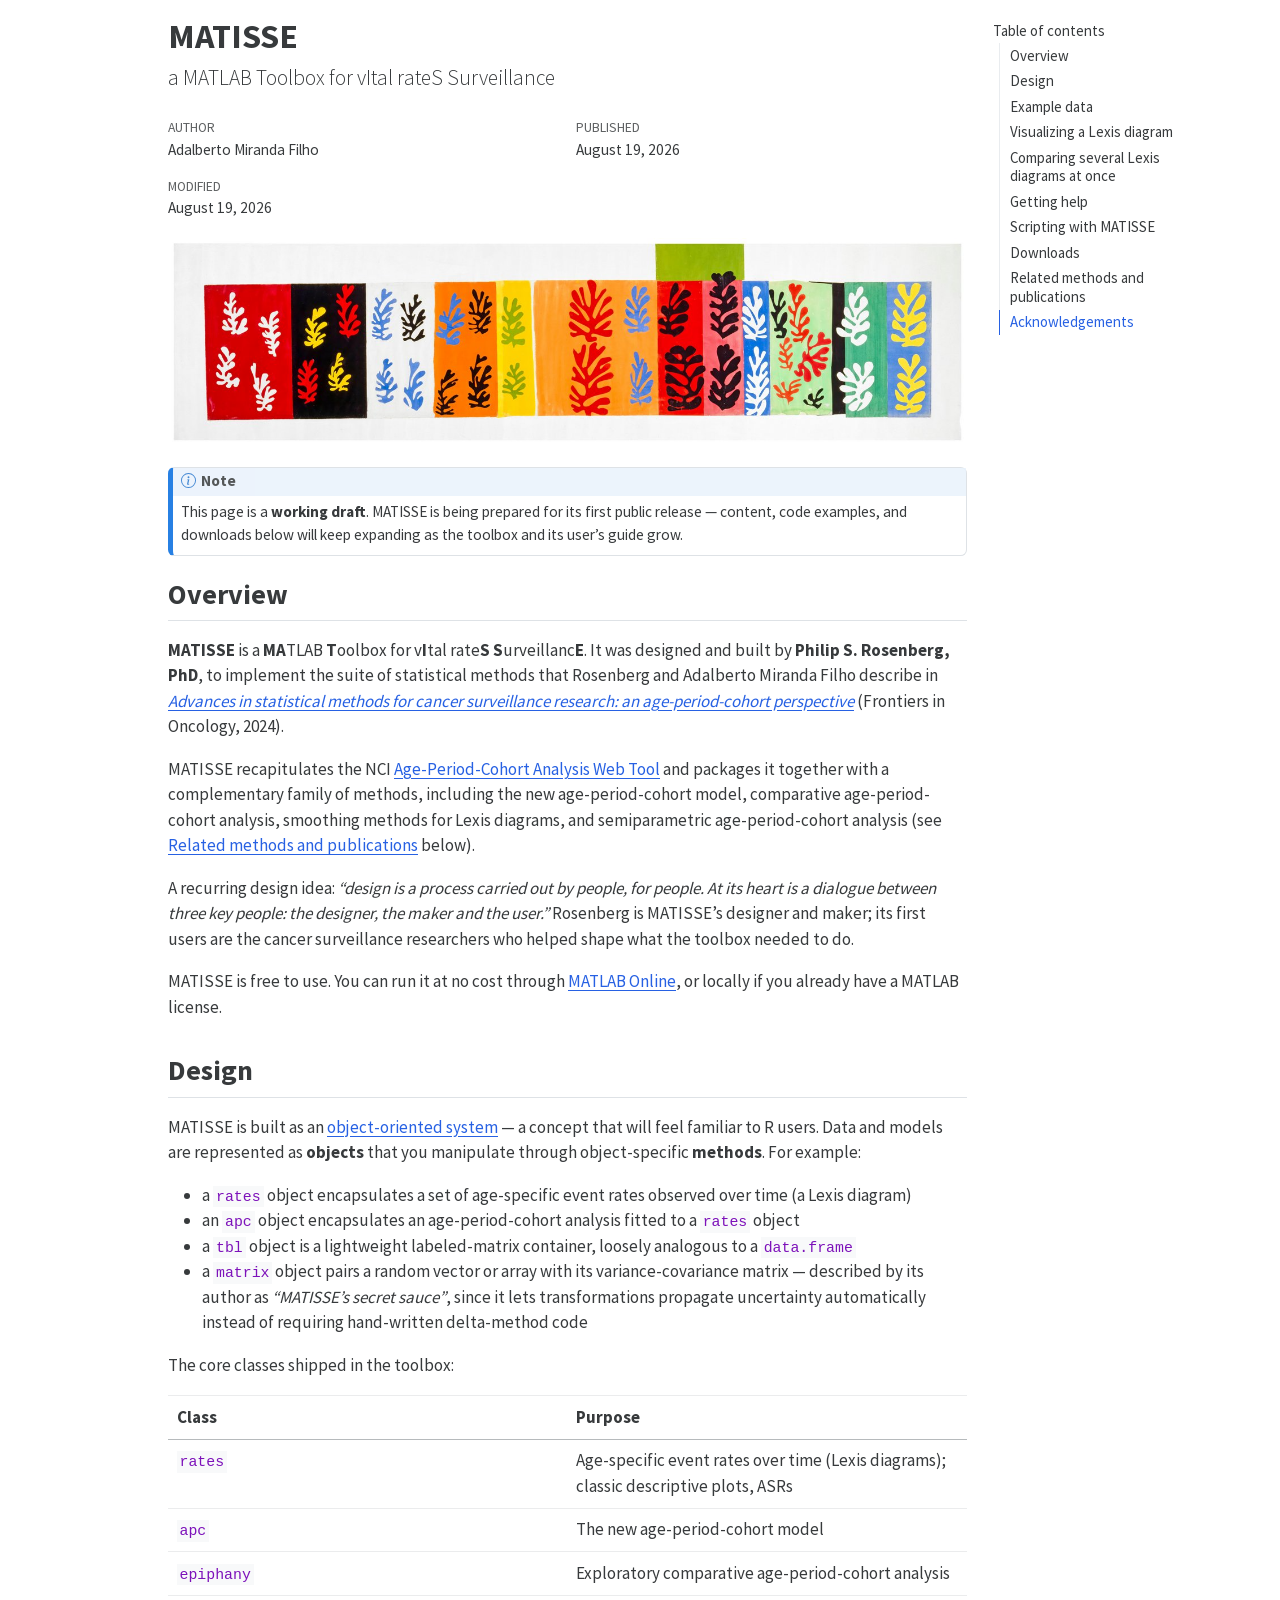
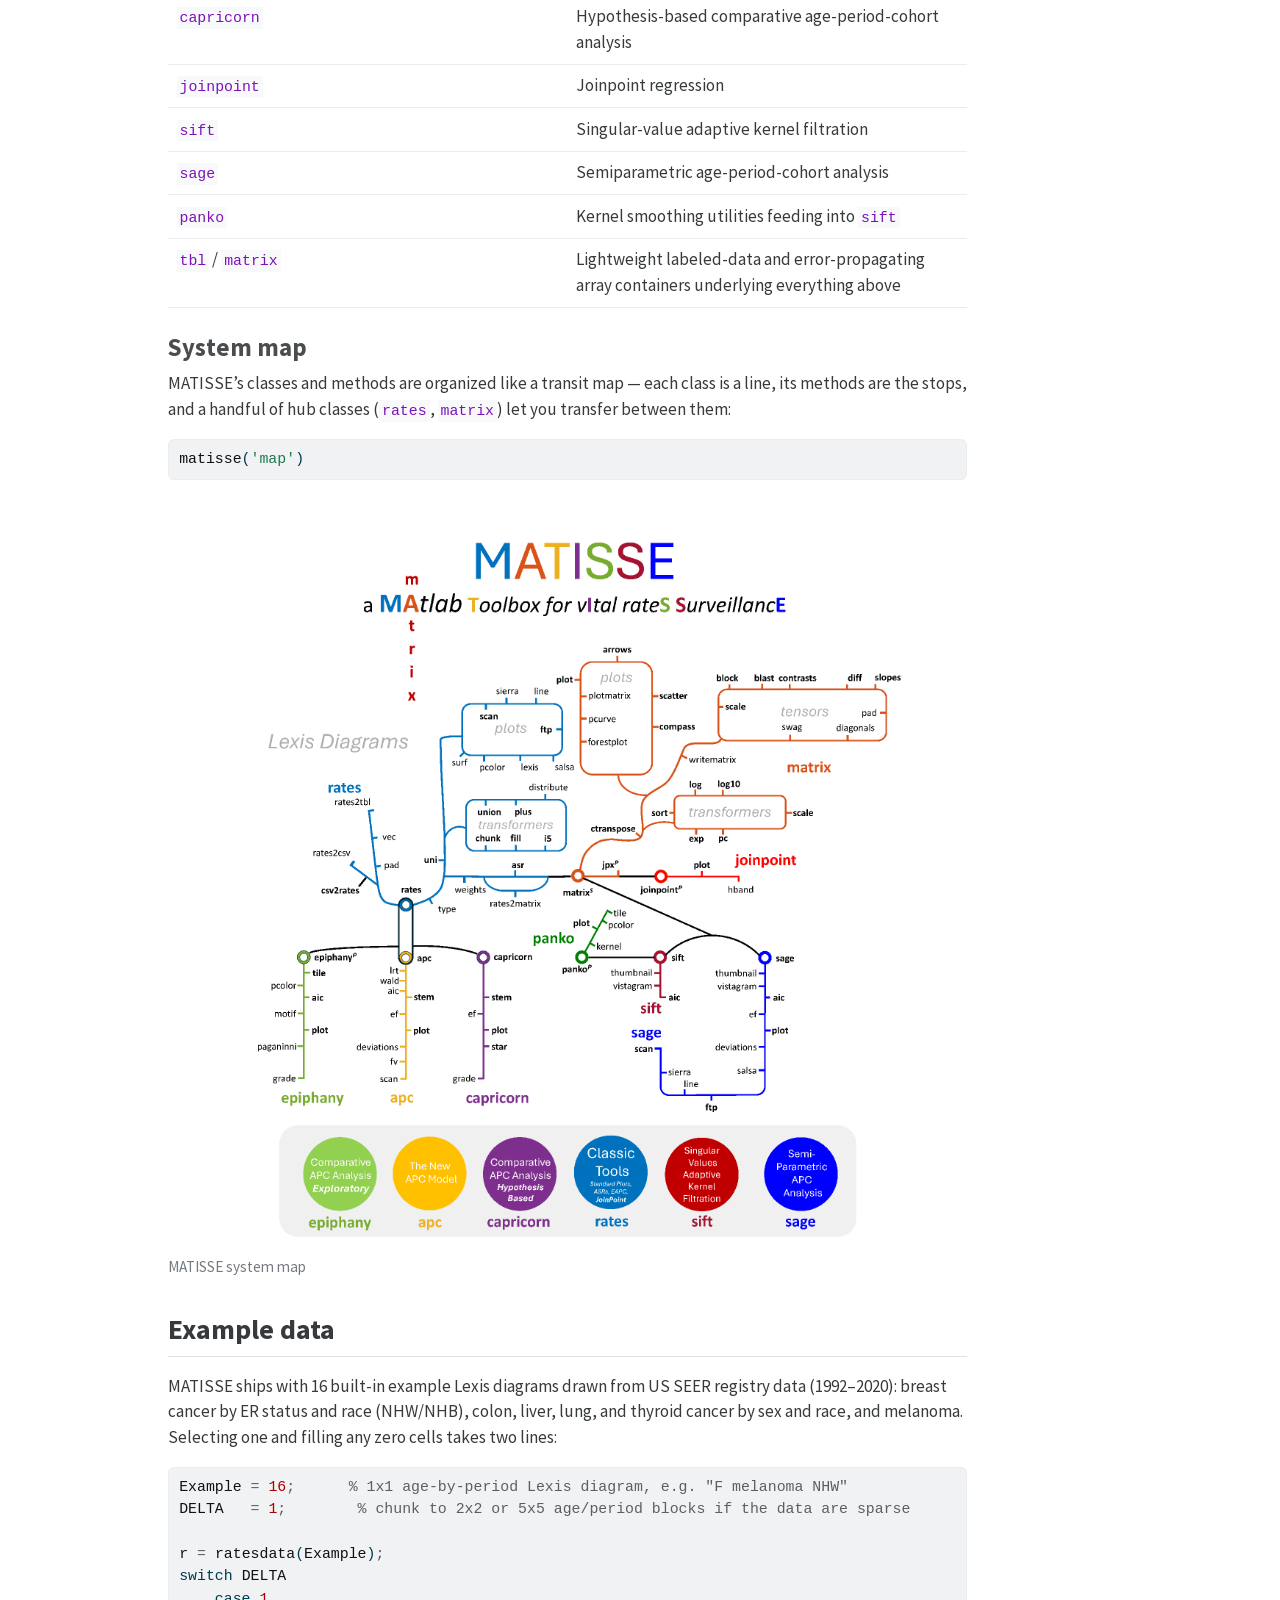
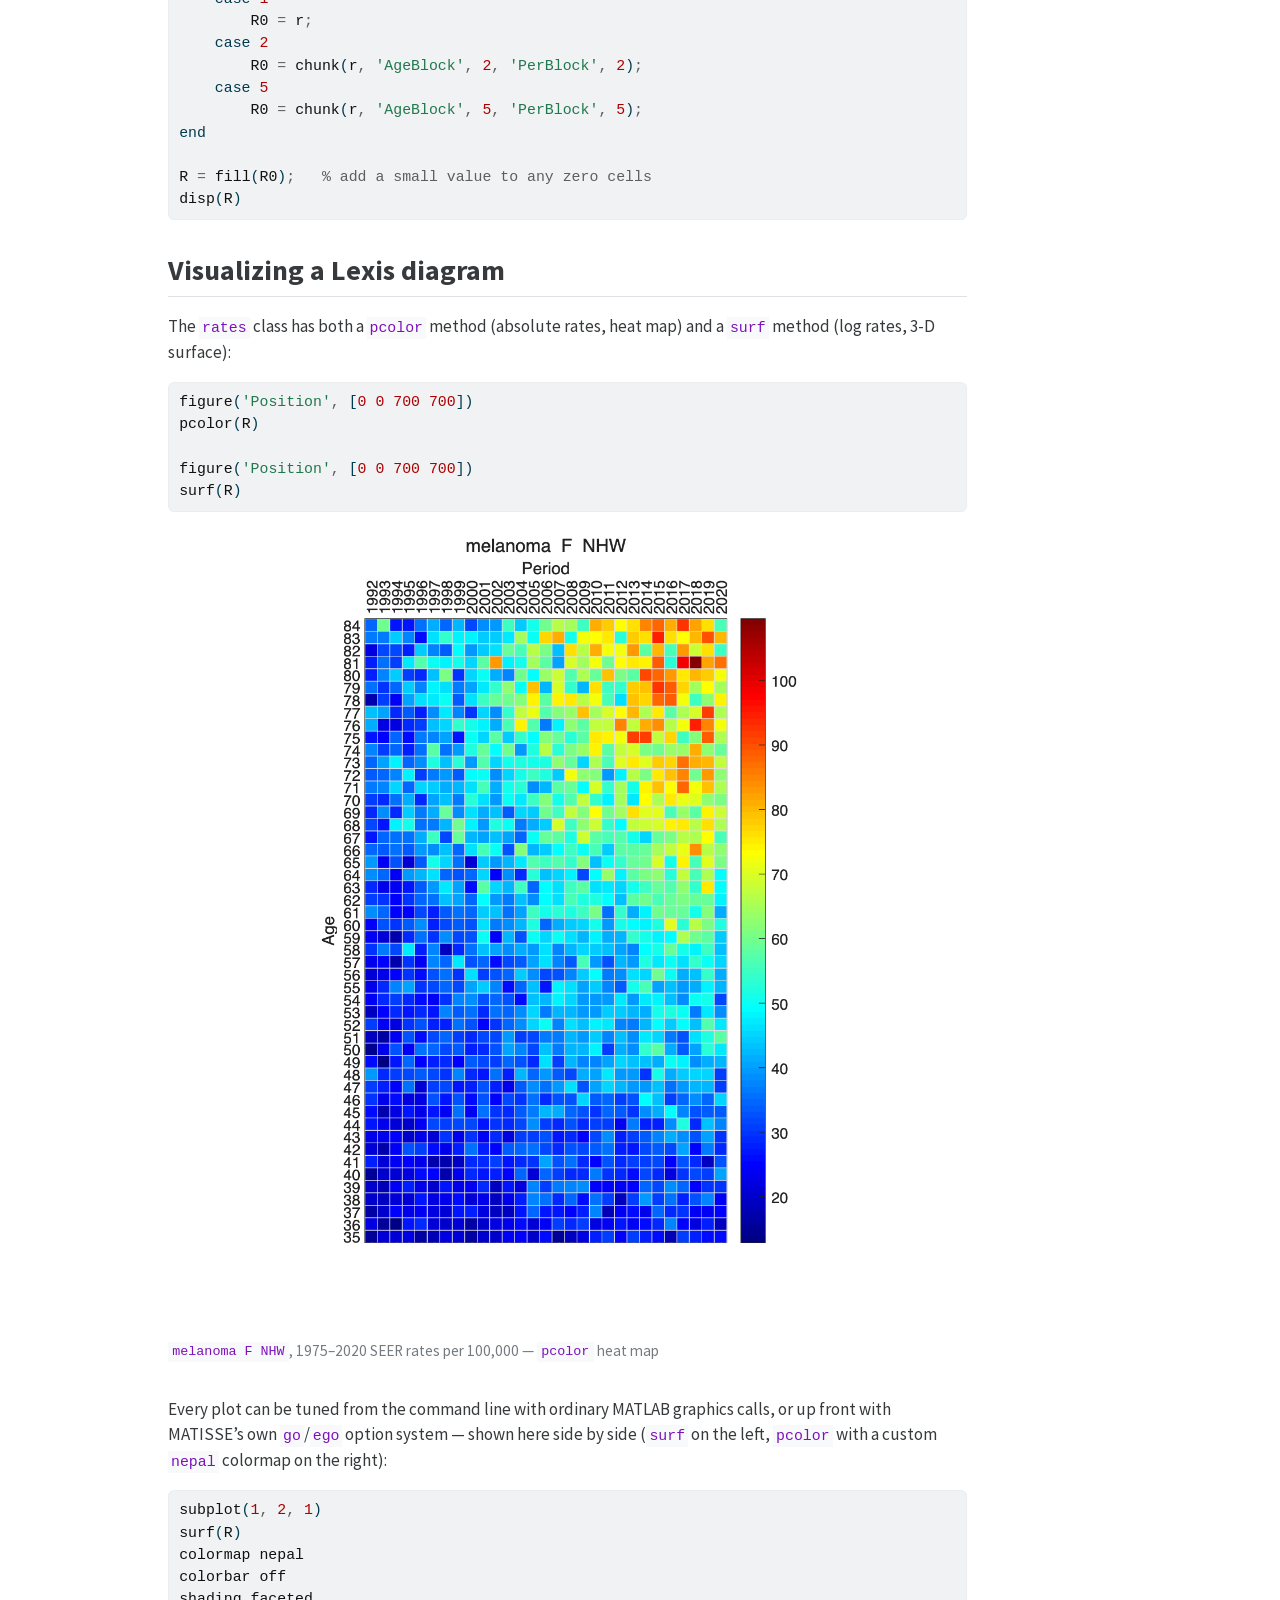
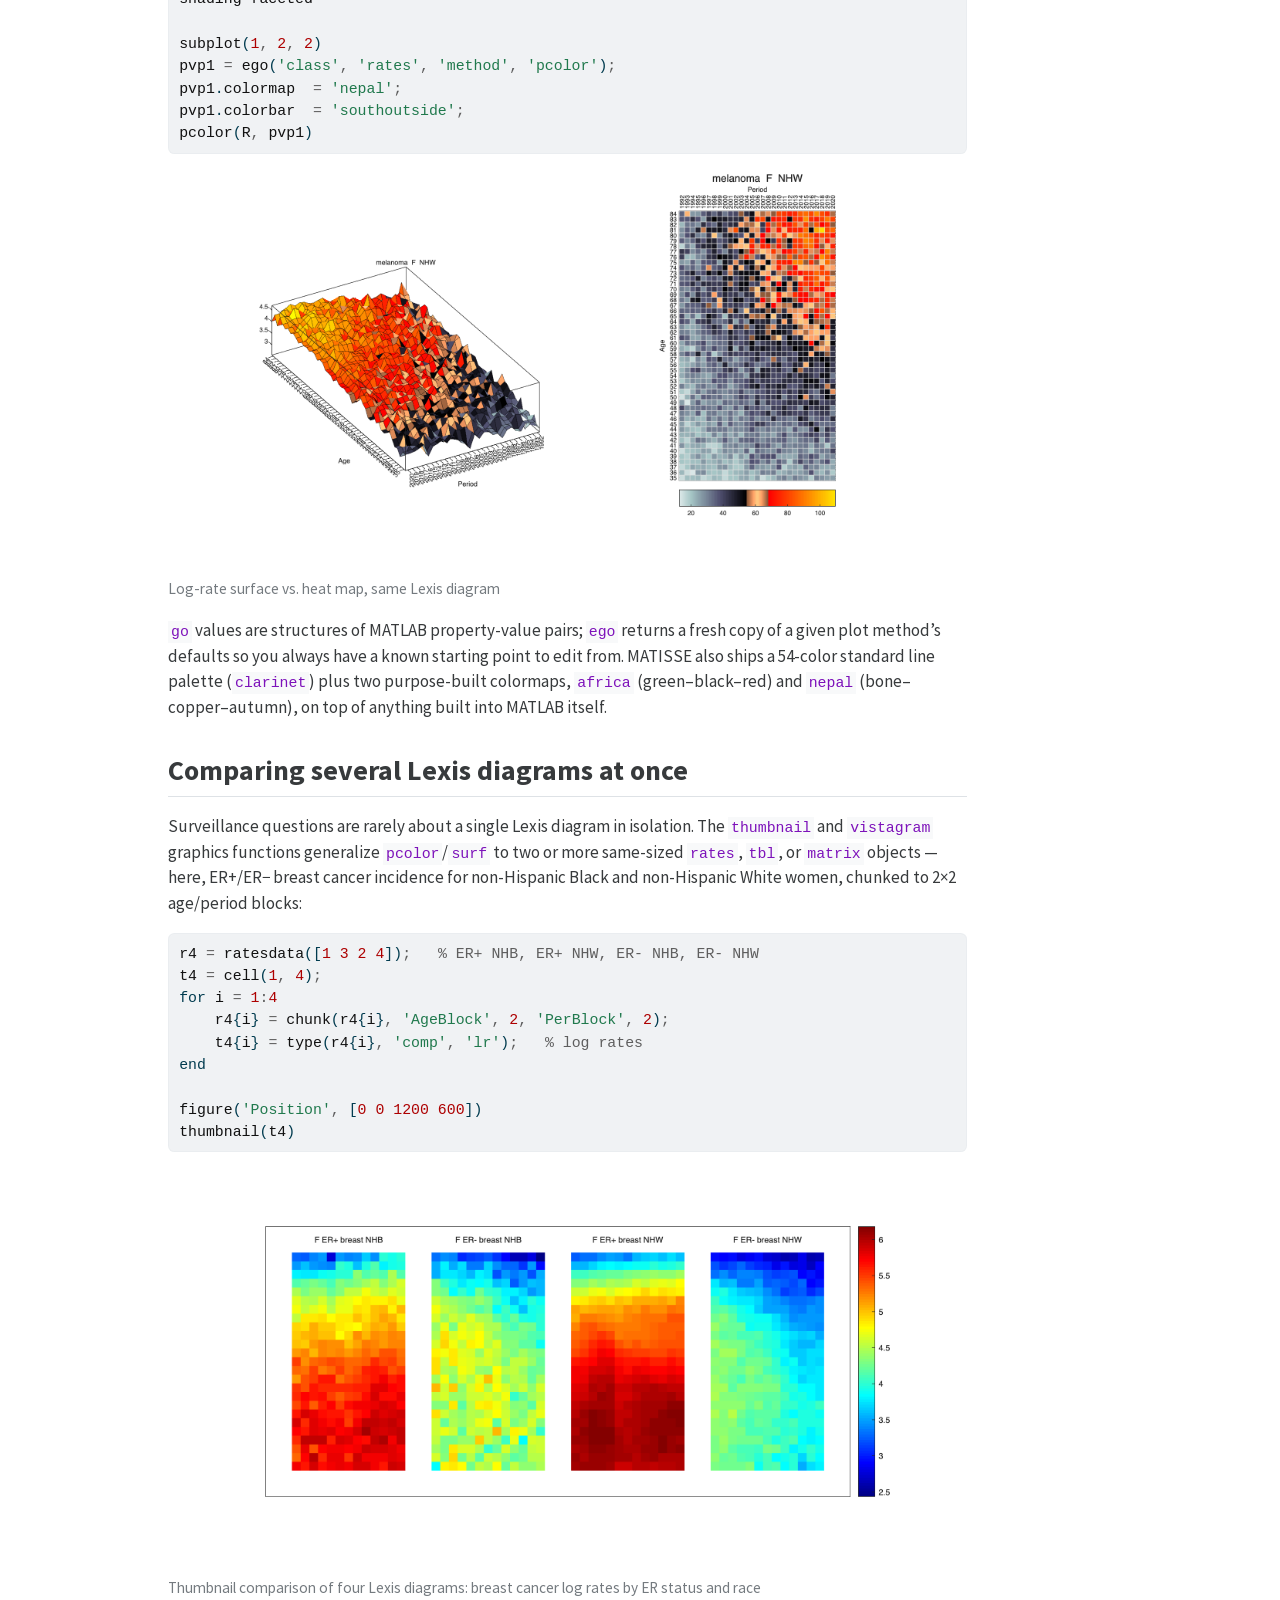
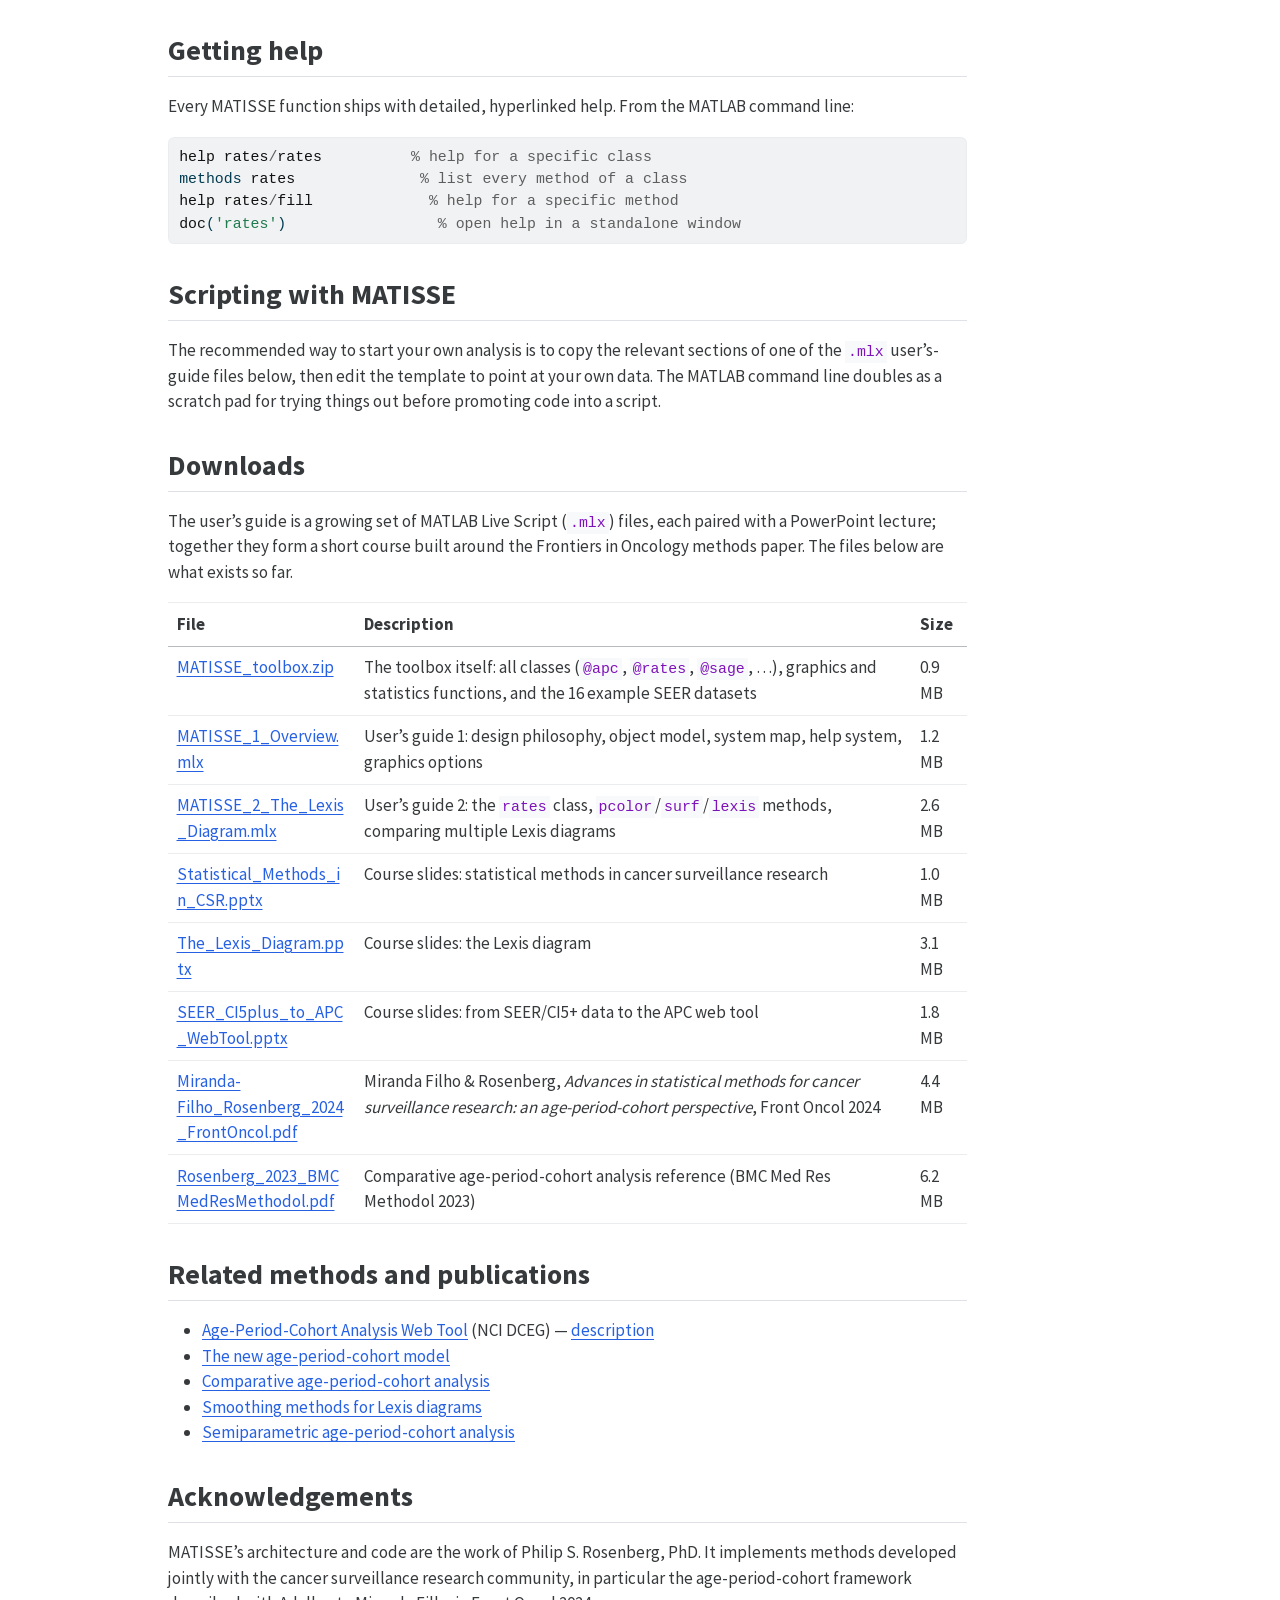
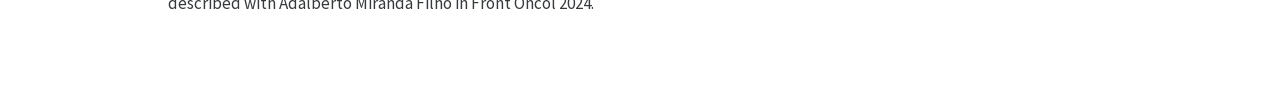
==== index.html @ d2788558 "Add files via upload" ====
<!DOCTYPE html>
<html xmlns="http://www.w3.org/1999/xhtml" lang="en" xml:lang="en"><head>

<meta charset="utf-8">
<meta name="generator" content="quarto-1.4.555">

<meta name="viewport" content="width=device-width, initial-scale=1.0, user-scalable=yes">

<meta name="author" content="Adalberto Miranda Filho">
<meta name="dcterms.date" content="2026-08-19">

<title>MATISSE</title>
<style>
code{white-space: pre-wrap;}
span.smallcaps{font-variant: small-caps;}
div.columns{display: flex; gap: min(4vw, 1.5em);}
div.column{flex: auto; overflow-x: auto;}
div.hanging-indent{margin-left: 1.5em; text-indent: -1.5em;}
ul.task-list{list-style: none;}
ul.task-list li input[type="checkbox"] {
width: 0.8em;
margin: 0 0.8em 0.2em -1em;  vertical-align: middle;
}

pre > code.sourceCode { white-space: pre; position: relative; }
pre > code.sourceCode > span { line-height: 1.25; }
pre > code.sourceCode > span:empty { height: 1.2em; }
.sourceCode { overflow: visible; }
code.sourceCode > span { color: inherit; text-decoration: inherit; }
div.sourceCode { margin: 1em 0; }
pre.sourceCode { margin: 0; }
@media screen {
div.sourceCode { overflow: auto; }
}
@media print {
pre > code.sourceCode { white-space: pre-wrap; }
pre > code.sourceCode > span { text-indent: -5em; padding-left: 5em; }
}
pre.numberSource code
{ counter-reset: source-line 0; }
pre.numberSource code > span
{ position: relative; left: -4em; counter-increment: source-line; }
pre.numberSource code > span > a:first-child::before
{ content: counter(source-line);
position: relative; left: -1em; text-align: right; vertical-align: baseline;
border: none; display: inline-block;
-webkit-touch-callout: none; -webkit-user-select: none;
-khtml-user-select: none; -moz-user-select: none;
-ms-user-select: none; user-select: none;
padding: 0 4px; width: 4em;
}
pre.numberSource { margin-left: 3em; padding-left: 4px; }
div.sourceCode
{ }
@media screen {
pre > code.sourceCode > span > a:first-child::before { text-decoration: underline; }
}
</style>


<script>/*!
 * clipboard.js v2.0.11
 * https://clipboardjs.com/
 *
 * Licensed MIT © Zeno Rocha
 */
!function(t,e){"object"==typeof exports&&"object"==typeof module?module.exports=e():"function"==typeof define&&define.amd?define([],e):"object"==typeof exports?exports.ClipboardJS=e():t.ClipboardJS=e()}(this,function(){return n={686:function(t,e,n){"use strict";n.d(e,{default:function(){return b}});var e=n(279),i=n.n(e),e=n(370),u=n.n(e),e=n(817),r=n.n(e);function c(t){try{return document.execCommand(t)}catch(t){return}}var a=function(t){t=r()(t);return c("cut"),t};function o(t,e){var n,o,t=(n=t,o="rtl"===document.documentElement.getAttribute("dir"),(t=document.createElement("textarea")).style.fontSize="12pt",t.style.border="0",t.style.padding="0",t.style.margin="0",t.style.position="absolute",t.style[o?"right":"left"]="-9999px",o=window.pageYOffset||document.documentElement.scrollTop,t.style.top="".concat(o,"px"),t.setAttribute("readonly",""),t.value=n,t);return e.container.appendChild(t),e=r()(t),c("copy"),t.remove(),e}var f=function(t){var e=1<arguments.length&&void 0!==arguments[1]?arguments[1]:{container:document.body},n="";return"string"==typeof t?n=o(t,e):t instanceof HTMLInputElement&&!["text","search","url","tel","password"].includes(null==t?void 0:t.type)?n=o(t.value,e):(n=r()(t),c("copy")),n};function l(t){return(l="function"==typeof Symbol&&"symbol"==typeof Symbol.iterator?function(t){return typeof t}:function(t){return t&&"function"==typeof Symbol&&t.constructor===Symbol&&t!==Symbol.prototype?"symbol":typeof t})(t)}var s=function(){var t=0<arguments.length&&void 0!==arguments[0]?arguments[0]:{},e=t.action,n=void 0===e?"copy":e,o=t.container,e=t.target,t=t.text;if("copy"!==n&&"cut"!==n)throw new Error('Invalid "action" value, use either "copy" or "cut"');if(void 0!==e){if(!e||"object"!==l(e)||1!==e.nodeType)throw new Error('Invalid "target" value, use a valid Element');if("copy"===n&&e.hasAttribute("disabled"))throw new Error('Invalid "target" attribute. Please use "readonly" instead of "disabled" attribute');if("cut"===n&&(e.hasAttribute("readonly")||e.hasAttribute("disabled")))throw new Error('Invalid "target" attribute. You can\'t cut text from elements with "readonly" or "disabled" attributes')}return t?f(t,{container:o}):e?"cut"===n?a(e):f(e,{container:o}):void 0};function p(t){return(p="function"==typeof Symbol&&"symbol"==typeof Symbol.iterator?function(t){return typeof t}:function(t){return t&&"function"==typeof Symbol&&t.constructor===Symbol&&t!==Symbol.prototype?"symbol":typeof t})(t)}function d(t,e){for(var n=0;n<e.length;n++){var o=e[n];o.enumerable=o.enumerable||!1,o.configurable=!0,"value"in o&&(o.writable=!0),Object.defineProperty(t,o.key,o)}}function y(t,e){return(y=Object.setPrototypeOf||function(t,e){return t.__proto__=e,t})(t,e)}function h(n){var o=function(){if("undefined"==typeof Reflect||!Reflect.construct)return!1;if(Reflect.construct.sham)return!1;if("function"==typeof Proxy)return!0;try{return Date.prototype.toString.call(Reflect.construct(Date,[],function(){})),!0}catch(t){return!1}}();return function(){var t,e=v(n);return t=o?(t=v(this).constructor,Reflect.construct(e,arguments,t)):e.apply(this,arguments),e=this,!(t=t)||"object"!==p(t)&&"function"!=typeof t?function(t){if(void 0!==t)return t;throw new ReferenceError("this hasn't been initialised - super() hasn't been called")}(e):t}}function v(t){return(v=Object.setPrototypeOf?Object.getPrototypeOf:function(t){return t.__proto__||Object.getPrototypeOf(t)})(t)}function m(t,e){t="data-clipboard-".concat(t);if(e.hasAttribute(t))return e.getAttribute(t)}var b=function(){!function(t,e){if("function"!=typeof e&&null!==e)throw new TypeError("Super expression must either be null or a function");t.prototype=Object.create(e&&e.prototype,{constructor:{value:t,writable:!0,configurable:!0}}),e&&y(t,e)}(r,i());var t,e,n,o=h(r);function r(t,e){var n;return function(t){if(!(t instanceof r))throw new TypeError("Cannot call a class as a function")}(this),(n=o.call(this)).resolveOptions(e),n.listenClick(t),n}return t=r,n=[{key:"copy",value:function(t){var e=1<arguments.length&&void 0!==arguments[1]?arguments[1]:{container:document.body};return f(t,e)}},{key:"cut",value:function(t){return a(t)}},{key:"isSupported",value:function(){var t=0<arguments.length&&void 0!==arguments[0]?arguments[0]:["copy","cut"],t="string"==typeof t?[t]:t,e=!!document.queryCommandSupported;return t.forEach(function(t){e=e&&!!document.queryCommandSupported(t)}),e}}],(e=[{key:"resolveOptions",value:function(){var t=0<arguments.length&&void 0!==arguments[0]?arguments[0]:{};this.action="function"==typeof t.action?t.action:this.defaultAction,this.target="function"==typeof t.target?t.target:this.defaultTarget,this.text="function"==typeof t.text?t.text:this.defaultText,this.container="object"===p(t.container)?t.container:document.body}},{key:"listenClick",value:function(t){var e=this;this.listener=u()(t,"click",function(t){return e.onClick(t)})}},{key:"onClick",value:function(t){var e=t.delegateTarget||t.currentTarget,n=this.action(e)||"copy",t=s({action:n,container:this.container,target:this.target(e),text:this.text(e)});this.emit(t?"success":"error",{action:n,text:t,trigger:e,clearSelection:function(){e&&e.focus(),window.getSelection().removeAllRanges()}})}},{key:"defaultAction",value:function(t){return m("action",t)}},{key:"defaultTarget",value:function(t){t=m("target",t);if(t)return document.querySelector(t)}},{key:"defaultText",value:function(t){return m("text",t)}},{key:"destroy",value:function(){this.listener.destroy()}}])&&d(t.prototype,e),n&&d(t,n),r}()},828:function(t){var e;"undefined"==typeof Element||Element.prototype.matches||((e=Element.prototype).matches=e.matchesSelector||e.mozMatchesSelector||e.msMatchesSelector||e.oMatchesSelector||e.webkitMatchesSelector),t.exports=function(t,e){for(;t&&9!==t.nodeType;){if("function"==typeof t.matches&&t.matches(e))return t;t=t.parentNode}}},438:function(t,e,n){var u=n(828);function i(t,e,n,o,r){var i=function(e,n,t,o){return function(t){t.delegateTarget=u(t.target,n),t.delegateTarget&&o.call(e,t)}}.apply(this,arguments);return t.addEventListener(n,i,r),{destroy:function(){t.removeEventListener(n,i,r)}}}t.exports=function(t,e,n,o,r){return"function"==typeof t.addEventListener?i.apply(null,arguments):"function"==typeof n?i.bind(null,document).apply(null,arguments):("string"==typeof t&&(t=document.querySelectorAll(t)),Array.prototype.map.call(t,function(t){return i(t,e,n,o,r)}))}},879:function(t,n){n.node=function(t){return void 0!==t&&t instanceof HTMLElement&&1===t.nodeType},n.nodeList=function(t){var e=Object.prototype.toString.call(t);return void 0!==t&&("[object NodeList]"===e||"[object HTMLCollection]"===e)&&"length"in t&&(0===t.length||n.node(t[0]))},n.string=function(t){return"string"==typeof t||t instanceof String},n.fn=function(t){return"[object Function]"===Object.prototype.toString.call(t)}},370:function(t,e,n){var f=n(879),l=n(438);t.exports=function(t,e,n){if(!t&&!e&&!n)throw new Error("Missing required arguments");if(!f.string(e))throw new TypeError("Second argument must be a String");if(!f.fn(n))throw new TypeError("Third argument must be a Function");if(f.node(t))return c=e,a=n,(u=t).addEventListener(c,a),{destroy:function(){u.removeEventListener(c,a)}};if(f.nodeList(t))return o=t,r=e,i=n,Array.prototype.forEach.call(o,function(t){t.addEventListener(r,i)}),{destroy:function(){Array.prototype.forEach.call(o,function(t){t.removeEventListener(r,i)})}};if(f.string(t))return t=t,e=e,n=n,l(document.body,t,e,n);throw new TypeError("First argument must be a String, HTMLElement, HTMLCollection, or NodeList");var o,r,i,u,c,a}},817:function(t){t.exports=function(t){var e,n="SELECT"===t.nodeName?(t.focus(),t.value):"INPUT"===t.nodeName||"TEXTAREA"===t.nodeName?((e=t.hasAttribute("readonly"))||t.setAttribute("readonly",""),t.select(),t.setSelectionRange(0,t.value.length),e||t.removeAttribute("readonly"),t.value):(t.hasAttribute("contenteditable")&&t.focus(),n=window.getSelection(),(e=document.createRange()).selectNodeContents(t),n.removeAllRanges(),n.addRange(e),n.toString());return n}},279:function(t){function e(){}e.prototype={on:function(t,e,n){var o=this.e||(this.e={});return(o[t]||(o[t]=[])).push({fn:e,ctx:n}),this},once:function(t,e,n){var o=this;function r(){o.off(t,r),e.apply(n,arguments)}return r._=e,this.on(t,r,n)},emit:function(t){for(var e=[].slice.call(arguments,1),n=((this.e||(this.e={}))[t]||[]).slice(),o=0,r=n.length;o<r;o++)n[o].fn.apply(n[o].ctx,e);return this},off:function(t,e){var n=this.e||(this.e={}),o=n[t],r=[];if(o&&e)for(var i=0,u=o.length;i<u;i++)o[i].fn!==e&&o[i].fn._!==e&&r.push(o[i]);return r.length?n[t]=r:delete n[t],this}},t.exports=e,t.exports.TinyEmitter=e}},r={},o.n=function(t){var e=t&&t.__esModule?function(){return t.default}:function(){return t};return o.d(e,{a:e}),e},o.d=function(t,e){for(var n in e)o.o(e,n)&&!o.o(t,n)&&Object.defineProperty(t,n,{enumerable:!0,get:e[n]})},o.o=function(t,e){return Object.prototype.hasOwnProperty.call(t,e)},o(686).default;function o(t){if(r[t])return r[t].exports;var e=r[t]={exports:{}};return n[t](e,e.exports,o),e.exports}var n,r});</script>
<script>const sectionChanged = new CustomEvent("quarto-sectionChanged", {
  detail: {},
  bubbles: true,
  cancelable: false,
  composed: false,
});

const layoutMarginEls = () => {
  // Find any conflicting margin elements and add margins to the
  // top to prevent overlap
  const marginChildren = window.document.querySelectorAll(
    ".column-margin.column-container > *, .margin-caption, .aside"
  );

  let lastBottom = 0;
  for (const marginChild of marginChildren) {
    if (marginChild.offsetParent !== null) {
      // clear the top margin so we recompute it
      marginChild.style.marginTop = null;
      const top = marginChild.getBoundingClientRect().top + window.scrollY;
      if (top < lastBottom) {
        const marginChildStyle = window.getComputedStyle(marginChild);
        const marginBottom = parseFloat(marginChildStyle["marginBottom"]);
        const margin = lastBottom - top + marginBottom;
        marginChild.style.marginTop = `${margin}px`;
      }
      const styles = window.getComputedStyle(marginChild);
      const marginTop = parseFloat(styles["marginTop"]);
      lastBottom = top + marginChild.getBoundingClientRect().height + marginTop;
    }
  }
};

window.document.addEventListener("DOMContentLoaded", function (_event) {
  // Recompute the position of margin elements anytime the body size changes
  if (window.ResizeObserver) {
    const resizeObserver = new window.ResizeObserver(
      throttle(() => {
        layoutMarginEls();
        if (
          window.document.body.getBoundingClientRect().width < 990 &&
          isReaderMode()
        ) {
          quartoToggleReader();
        }
      }, 50)
    );
    resizeObserver.observe(window.document.body);
  }

  const tocEl = window.document.querySelector('nav.toc-active[role="doc-toc"]');
  const sidebarEl = window.document.getElementById("quarto-sidebar");
  const leftTocEl = window.document.getElementById("quarto-sidebar-toc-left");
  const marginSidebarEl = window.document.getElementById(
    "quarto-margin-sidebar"
  );
  // function to determine whether the element has a previous sibling that is active
  const prevSiblingIsActiveLink = (el) => {
    const sibling = el.previousElementSibling;
    if (sibling && sibling.tagName === "A") {
      return sibling.classList.contains("active");
    } else {
      return false;
    }
  };

  // fire slideEnter for bootstrap tab activations (for htmlwidget resize behavior)
  function fireSlideEnter(e) {
    const event = window.document.createEvent("Event");
    event.initEvent("slideenter", true, true);
    window.document.dispatchEvent(event);
  }
  const tabs = window.document.querySelectorAll('a[data-bs-toggle="tab"]');
  tabs.forEach((tab) => {
    tab.addEventListener("shown.bs.tab", fireSlideEnter);
  });

  // fire slideEnter for tabby tab activations (for htmlwidget resize behavior)
  document.addEventListener("tabby", fireSlideEnter, false);

  // Track scrolling and mark TOC links as active
  // get table of contents and sidebar (bail if we don't have at least one)
  const tocLinks = tocEl
    ? [...tocEl.querySelectorAll("a[data-scroll-target]")]
    : [];
  const makeActive = (link) => tocLinks[link].classList.add("active");
  const removeActive = (link) => tocLinks[link].classList.remove("active");
  const removeAllActive = () =>
    [...Array(tocLinks.length).keys()].forEach((link) => removeActive(link));

  // activate the anchor for a section associated with this TOC entry
  tocLinks.forEach((link) => {
    link.addEventListener("click", () => {
      if (link.href.indexOf("#") !== -1) {
        const anchor = link.href.split("#")[1];
        const heading = window.document.querySelector(
          `[data-anchor-id=${anchor}]`
        );
        if (heading) {
          // Add the class
          heading.classList.add("reveal-anchorjs-link");

          // function to show the anchor
          const handleMouseout = () => {
            heading.classList.remove("reveal-anchorjs-link");
            heading.removeEventListener("mouseout", handleMouseout);
          };

          // add a function to clear the anchor when the user mouses out of it
          heading.addEventListener("mouseout", handleMouseout);
        }
      }
    });
  });

  const sections = tocLinks.map((link) => {
    const target = link.getAttribute("data-scroll-target");
    if (target.startsWith("#")) {
      return window.document.getElementById(decodeURI(`${target.slice(1)}`));
    } else {
      return window.document.querySelector(decodeURI(`${target}`));
    }
  });

  const sectionMargin = 200;
  let currentActive = 0;
  // track whether we've initialized state the first time
  let init = false;

  const updateActiveLink = () => {
    // The index from bottom to top (e.g. reversed list)
    let sectionIndex = -1;
    if (
      window.innerHeight + window.pageYOffset >=
      window.document.body.offsetHeight
    ) {
      sectionIndex = 0;
    } else {
      sectionIndex = [...sections].reverse().findIndex((section) => {
        if (section) {
          return window.pageYOffset >= section.offsetTop - sectionMargin;
        } else {
          return false;
        }
      });
    }
    if (sectionIndex > -1) {
      const current = sections.length - sectionIndex - 1;
      if (current !== currentActive) {
        removeAllActive();
        currentActive = current;
        makeActive(current);
        if (init) {
          window.dispatchEvent(sectionChanged);
        }
        init = true;
      }
    }
  };

  const inHiddenRegion = (top, bottom, hiddenRegions) => {
    for (const region of hiddenRegions) {
      if (top <= region.bottom && bottom >= region.top) {
        return true;
      }
    }
    return false;
  };

  const categorySelector = "header.quarto-title-block .quarto-category";
  const activateCategories = (href) => {
    // Find any categories
    // Surround them with a link pointing back to:
    // #category=Authoring
    try {
      const categoryEls = window.document.querySelectorAll(categorySelector);
      for (const categoryEl of categoryEls) {
        const categoryText = categoryEl.textContent;
        if (categoryText) {
          const link = `${href}#category=${encodeURIComponent(categoryText)}`;
          const linkEl = window.document.createElement("a");
          linkEl.setAttribute("href", link);
          for (const child of categoryEl.childNodes) {
            linkEl.append(child);
          }
          categoryEl.appendChild(linkEl);
        }
      }
    } catch {
      // Ignore errors
    }
  };
  function hasTitleCategories() {
    return window.document.querySelector(categorySelector) !== null;
  }

  function offsetRelativeUrl(url) {
    const offset = getMeta("quarto:offset");
    return offset ? offset + url : url;
  }

  function offsetAbsoluteUrl(url) {
    const offset = getMeta("quarto:offset");
    const baseUrl = new URL(offset, window.location);

    const projRelativeUrl = url.replace(baseUrl, "");
    if (projRelativeUrl.startsWith("/")) {
      return projRelativeUrl;
    } else {
      return "/" + projRelativeUrl;
    }
  }

  // read a meta tag value
  function getMeta(metaName) {
    const metas = window.document.getElementsByTagName("meta");
    for (let i = 0; i < metas.length; i++) {
      if (metas[i].getAttribute("name") === metaName) {
        return metas[i].getAttribute("content");
      }
    }
    return "";
  }

  async function findAndActivateCategories() {
    const currentPagePath = offsetAbsoluteUrl(window.location.href);
    const response = await fetch(offsetRelativeUrl("listings.json"));
    if (response.status == 200) {
      return response.json().then(function (listingPaths) {
        const listingHrefs = [];
        for (const listingPath of listingPaths) {
          const pathWithoutLeadingSlash = listingPath.listing.substring(1);
          for (const item of listingPath.items) {
            if (
              item === currentPagePath ||
              item === currentPagePath + "index.html"
            ) {
              // Resolve this path against the offset to be sure
              // we already are using the correct path to the listing
              // (this adjusts the listing urls to be rooted against
              // whatever root the page is actually running against)
              const relative = offsetRelativeUrl(pathWithoutLeadingSlash);
              const baseUrl = window.location;
              const resolvedPath = new URL(relative, baseUrl);
              listingHrefs.push(resolvedPath.pathname);
              break;
            }
          }
        }

        // Look up the tree for a nearby linting and use that if we find one
        const nearestListing = findNearestParentListing(
          offsetAbsoluteUrl(window.location.pathname),
          listingHrefs
        );
        if (nearestListing) {
          activateCategories(nearestListing);
        } else {
          // See if the referrer is a listing page for this item
          const referredRelativePath = offsetAbsoluteUrl(document.referrer);
          const referrerListing = listingHrefs.find((listingHref) => {
            const isListingReferrer =
              listingHref === referredRelativePath ||
              listingHref === referredRelativePath + "index.html";
            return isListingReferrer;
          });

          if (referrerListing) {
            // Try to use the referrer if possible
            activateCategories(referrerListing);
          } else if (listingHrefs.length > 0) {
            // Otherwise, just fall back to the first listing
            activateCategories(listingHrefs[0]);
          }
        }
      });
    }
  }
  if (hasTitleCategories()) {
    findAndActivateCategories();
  }

  const findNearestParentListing = (href, listingHrefs) => {
    if (!href || !listingHrefs) {
      return undefined;
    }
    // Look up the tree for a nearby linting and use that if we find one
    const relativeParts = href.substring(1).split("/");
    while (relativeParts.length > 0) {
      const path = relativeParts.join("/");
      for (const listingHref of listingHrefs) {
        if (listingHref.startsWith(path)) {
          return listingHref;
        }
      }
      relativeParts.pop();
    }

    return undefined;
  };

  const manageSidebarVisiblity = (el, placeholderDescriptor) => {
    let isVisible = true;
    let elRect;

    return (hiddenRegions) => {
      if (el === null) {
        return;
      }

      // Find the last element of the TOC
      const lastChildEl = el.lastElementChild;

      if (lastChildEl) {
        // Converts the sidebar to a menu
        const convertToMenu = () => {
          for (const child of el.children) {
            child.style.opacity = 0;
            child.style.overflow = "hidden";
          }

          nexttick(() => {
            const toggleContainer = window.document.createElement("div");
            toggleContainer.style.width = "100%";
            toggleContainer.classList.add("zindex-over-content");
            toggleContainer.classList.add("quarto-sidebar-toggle");
            toggleContainer.classList.add("headroom-target"); // Marks this to be managed by headeroom
            toggleContainer.id = placeholderDescriptor.id;
            toggleContainer.style.position = "fixed";

            const toggleIcon = window.document.createElement("i");
            toggleIcon.classList.add("quarto-sidebar-toggle-icon");
            toggleIcon.classList.add("bi");
            toggleIcon.classList.add("bi-caret-down-fill");

            const toggleTitle = window.document.createElement("div");
            const titleEl = window.document.body.querySelector(
              placeholderDescriptor.titleSelector
            );
            if (titleEl) {
              toggleTitle.append(
                titleEl.textContent || titleEl.innerText,
                toggleIcon
              );
            }
            toggleTitle.classList.add("zindex-over-content");
            toggleTitle.classList.add("quarto-sidebar-toggle-title");
            toggleContainer.append(toggleTitle);

            const toggleContents = window.document.createElement("div");
            toggleContents.classList = el.classList;
            toggleContents.classList.add("zindex-over-content");
            toggleContents.classList.add("quarto-sidebar-toggle-contents");
            for (const child of el.children) {
              if (child.id === "toc-title") {
                continue;
              }

              const clone = child.cloneNode(true);
              clone.style.opacity = 1;
              clone.style.display = null;
              toggleContents.append(clone);
            }
            toggleContents.style.height = "0px";
            const positionToggle = () => {
              // position the element (top left of parent, same width as parent)
              if (!elRect) {
                elRect = el.getBoundingClientRect();
              }
              toggleContainer.style.left = `${elRect.left}px`;
              toggleContainer.style.top = `${elRect.top}px`;
              toggleContainer.style.width = `${elRect.width}px`;
            };
            positionToggle();

            toggleContainer.append(toggleContents);
            el.parentElement.prepend(toggleContainer);

            // Process clicks
            let tocShowing = false;
            // Allow the caller to control whether this is dismissed
            // when it is clicked (e.g. sidebar navigation supports
            // opening and closing the nav tree, so don't dismiss on click)
            const clickEl = placeholderDescriptor.dismissOnClick
              ? toggleContainer
              : toggleTitle;

            const closeToggle = () => {
              if (tocShowing) {
                toggleContainer.classList.remove("expanded");
                toggleContents.style.height = "0px";
                tocShowing = false;
              }
            };

            // Get rid of any expanded toggle if the user scrolls
            window.document.addEventListener(
              "scroll",
              throttle(() => {
                closeToggle();
              }, 50)
            );

            // Handle positioning of the toggle
            window.addEventListener(
              "resize",
              throttle(() => {
                elRect = undefined;
                positionToggle();
              }, 50)
            );

            window.addEventListener("quarto-hrChanged", () => {
              elRect = undefined;
            });

            // Process the click
            clickEl.onclick = () => {
              if (!tocShowing) {
                toggleContainer.classList.add("expanded");
                toggleContents.style.height = null;
                tocShowing = true;
              } else {
                closeToggle();
              }
            };
          });
        };

        // Converts a sidebar from a menu back to a sidebar
        const convertToSidebar = () => {
          for (const child of el.children) {
            child.style.opacity = 1;
            child.style.overflow = null;
          }

          const placeholderEl = window.document.getElementById(
            placeholderDescriptor.id
          );
          if (placeholderEl) {
            placeholderEl.remove();
          }

          el.classList.remove("rollup");
        };

        if (isReaderMode()) {
          convertToMenu();
          isVisible = false;
        } else {
          // Find the top and bottom o the element that is being managed
          const elTop = el.offsetTop;
          const elBottom =
            elTop + lastChildEl.offsetTop + lastChildEl.offsetHeight;

          if (!isVisible) {
            // If the element is current not visible reveal if there are
            // no conflicts with overlay regions
            if (!inHiddenRegion(elTop, elBottom, hiddenRegions)) {
              convertToSidebar();
              isVisible = true;
            }
          } else {
            // If the element is visible, hide it if it conflicts with overlay regions
            // and insert a placeholder toggle (or if we're in reader mode)
            if (inHiddenRegion(elTop, elBottom, hiddenRegions)) {
              convertToMenu();
              isVisible = false;
            }
          }
        }
      }
    };
  };

  const tabEls = document.querySelectorAll('a[data-bs-toggle="tab"]');
  for (const tabEl of tabEls) {
    const id = tabEl.getAttribute("data-bs-target");
    if (id) {
      const columnEl = document.querySelector(
        `${id} .column-margin, .tabset-margin-content`
      );
      if (columnEl)
        tabEl.addEventListener("shown.bs.tab", function (event) {
          const el = event.srcElement;
          if (el) {
            const visibleCls = `${el.id}-margin-content`;
            // walk up until we find a parent tabset
            let panelTabsetEl = el.parentElement;
            while (panelTabsetEl) {
              if (panelTabsetEl.classList.contains("panel-tabset")) {
                break;
              }
              panelTabsetEl = panelTabsetEl.parentElement;
            }

            if (panelTabsetEl) {
              const prevSib = panelTabsetEl.previousElementSibling;
              if (
                prevSib &&
                prevSib.classList.contains("tabset-margin-container")
              ) {
                const childNodes = prevSib.querySelectorAll(
                  ".tabset-margin-content"
                );
                for (const childEl of childNodes) {
                  if (childEl.classList.contains(visibleCls)) {
                    childEl.classList.remove("collapse");
                  } else {
                    childEl.classList.add("collapse");
                  }
                }
              }
            }
          }

          layoutMarginEls();
        });
    }
  }

  // Manage the visibility of the toc and the sidebar
  const marginScrollVisibility = manageSidebarVisiblity(marginSidebarEl, {
    id: "quarto-toc-toggle",
    titleSelector: "#toc-title",
    dismissOnClick: true,
  });
  const sidebarScrollVisiblity = manageSidebarVisiblity(sidebarEl, {
    id: "quarto-sidebarnav-toggle",
    titleSelector: ".title",
    dismissOnClick: false,
  });
  let tocLeftScrollVisibility;
  if (leftTocEl) {
    tocLeftScrollVisibility = manageSidebarVisiblity(leftTocEl, {
      id: "quarto-lefttoc-toggle",
      titleSelector: "#toc-title",
      dismissOnClick: true,
    });
  }

  // Find the first element that uses formatting in special columns
  const conflictingEls = window.document.body.querySelectorAll(
    '[class^="column-"], [class*=" column-"], aside, [class*="margin-caption"], [class*=" margin-caption"], [class*="margin-ref"], [class*=" margin-ref"]'
  );

  // Filter all the possibly conflicting elements into ones
  // the do conflict on the left or ride side
  const arrConflictingEls = Array.from(conflictingEls);
  const leftSideConflictEls = arrConflictingEls.filter((el) => {
    if (el.tagName === "ASIDE") {
      return false;
    }
    return Array.from(el.classList).find((className) => {
      return (
        className !== "column-body" &&
        className.startsWith("column-") &&
        !className.endsWith("right") &&
        !className.endsWith("container") &&
        className !== "column-margin"
      );
    });
  });
  const rightSideConflictEls = arrConflictingEls.filter((el) => {
    if (el.tagName === "ASIDE") {
      return true;
    }

    const hasMarginCaption = Array.from(el.classList).find((className) => {
      return className == "margin-caption";
    });
    if (hasMarginCaption) {
      return true;
    }

    return Array.from(el.classList).find((className) => {
      return (
        className !== "column-body" &&
        !className.endsWith("container") &&
        className.startsWith("column-") &&
        !className.endsWith("left")
      );
    });
  });

  const kOverlapPaddingSize = 10;
  function toRegions(els) {
    return els.map((el) => {
      const boundRect = el.getBoundingClientRect();
      const top =
        boundRect.top +
        document.documentElement.scrollTop -
        kOverlapPaddingSize;
      return {
        top,
        bottom: top + el.scrollHeight + 2 * kOverlapPaddingSize,
      };
    });
  }

  let hasObserved = false;
  const visibleItemObserver = (els) => {
    let visibleElements = [...els];
    const intersectionObserver = new IntersectionObserver(
      (entries, _observer) => {
        entries.forEach((entry) => {
          if (entry.isIntersecting) {
            if (visibleElements.indexOf(entry.target) === -1) {
              visibleElements.push(entry.target);
            }
          } else {
            visibleElements = visibleElements.filter((visibleEntry) => {
              return visibleEntry !== entry;
            });
          }
        });

        if (!hasObserved) {
          hideOverlappedSidebars();
        }
        hasObserved = true;
      },
      {}
    );
    els.forEach((el) => {
      intersectionObserver.observe(el);
    });

    return {
      getVisibleEntries: () => {
        return visibleElements;
      },
    };
  };

  const rightElementObserver = visibleItemObserver(rightSideConflictEls);
  const leftElementObserver = visibleItemObserver(leftSideConflictEls);

  const hideOverlappedSidebars = () => {
    marginScrollVisibility(toRegions(rightElementObserver.getVisibleEntries()));
    sidebarScrollVisiblity(toRegions(leftElementObserver.getVisibleEntries()));
    if (tocLeftScrollVisibility) {
      tocLeftScrollVisibility(
        toRegions(leftElementObserver.getVisibleEntries())
      );
    }
  };

  window.quartoToggleReader = () => {
    // Applies a slow class (or removes it)
    // to update the transition speed
    const slowTransition = (slow) => {
      const manageTransition = (id, slow) => {
        const el = document.getElementById(id);
        if (el) {
          if (slow) {
            el.classList.add("slow");
          } else {
            el.classList.remove("slow");
          }
        }
      };

      manageTransition("TOC", slow);
      manageTransition("quarto-sidebar", slow);
    };
    const readerMode = !isReaderMode();
    setReaderModeValue(readerMode);

    // If we're entering reader mode, slow the transition
    if (readerMode) {
      slowTransition(readerMode);
    }
    highlightReaderToggle(readerMode);
    hideOverlappedSidebars();

    // If we're exiting reader mode, restore the non-slow transition
    if (!readerMode) {
      slowTransition(!readerMode);
    }
  };

  const highlightReaderToggle = (readerMode) => {
    const els = document.querySelectorAll(".quarto-reader-toggle");
    if (els) {
      els.forEach((el) => {
        if (readerMode) {
          el.classList.add("reader");
        } else {
          el.classList.remove("reader");
        }
      });
    }
  };

  const setReaderModeValue = (val) => {
    if (window.location.protocol !== "file:") {
      window.localStorage.setItem("quarto-reader-mode", val);
    } else {
      localReaderMode = val;
    }
  };

  const isReaderMode = () => {
    if (window.location.protocol !== "file:") {
      return window.localStorage.getItem("quarto-reader-mode") === "true";
    } else {
      return localReaderMode;
    }
  };
  let localReaderMode = null;

  const tocOpenDepthStr = tocEl?.getAttribute("data-toc-expanded");
  const tocOpenDepth = tocOpenDepthStr ? Number(tocOpenDepthStr) : 1;

  // Walk the TOC and collapse/expand nodes
  // Nodes are expanded if:
  // - they are top level
  // - they have children that are 'active' links
  // - they are directly below an link that is 'active'
  const walk = (el, depth) => {
    // Tick depth when we enter a UL
    if (el.tagName === "UL") {
      depth = depth + 1;
    }

    // It this is active link
    let isActiveNode = false;
    if (el.tagName === "A" && el.classList.contains("active")) {
      isActiveNode = true;
    }

    // See if there is an active child to this element
    let hasActiveChild = false;
    for (child of el.children) {
      hasActiveChild = walk(child, depth) || hasActiveChild;
    }

    // Process the collapse state if this is an UL
    if (el.tagName === "UL") {
      if (tocOpenDepth === -1 && depth > 1) {
        el.classList.add("collapse");
      } else if (
        depth <= tocOpenDepth ||
        hasActiveChild ||
        prevSiblingIsActiveLink(el)
      ) {
        el.classList.remove("collapse");
      } else {
        el.classList.add("collapse");
      }

      // untick depth when we leave a UL
      depth = depth - 1;
    }
    return hasActiveChild || isActiveNode;
  };

  // walk the TOC and expand / collapse any items that should be shown

  if (tocEl) {
    walk(tocEl, 0);
    updateActiveLink();
  }

  // Throttle the scroll event and walk peridiocally
  window.document.addEventListener(
    "scroll",
    throttle(() => {
      if (tocEl) {
        updateActiveLink();
        walk(tocEl, 0);
      }
      if (!isReaderMode()) {
        hideOverlappedSidebars();
      }
    }, 5)
  );
  window.addEventListener(
    "resize",
    throttle(() => {
      if (!isReaderMode()) {
        hideOverlappedSidebars();
      }
    }, 10)
  );
  hideOverlappedSidebars();
  highlightReaderToggle(isReaderMode());
});

// grouped tabsets
window.addEventListener("pageshow", (_event) => {
  function getTabSettings() {
    const data = localStorage.getItem("quarto-persistent-tabsets-data");
    if (!data) {
      localStorage.setItem("quarto-persistent-tabsets-data", "{}");
      return {};
    }
    if (data) {
      return JSON.parse(data);
    }
  }

  function setTabSettings(data) {
    localStorage.setItem(
      "quarto-persistent-tabsets-data",
      JSON.stringify(data)
    );
  }

  function setTabState(groupName, groupValue) {
    const data = getTabSettings();
    data[groupName] = groupValue;
    setTabSettings(data);
  }

  function toggleTab(tab, active) {
    const tabPanelId = tab.getAttribute("aria-controls");
    const tabPanel = document.getElementById(tabPanelId);
    if (active) {
      tab.classList.add("active");
      tabPanel.classList.add("active");
    } else {
      tab.classList.remove("active");
      tabPanel.classList.remove("active");
    }
  }

  function toggleAll(selectedGroup, selectorsToSync) {
    for (const [thisGroup, tabs] of Object.entries(selectorsToSync)) {
      const active = selectedGroup === thisGroup;
      for (const tab of tabs) {
        toggleTab(tab, active);
      }
    }
  }

  function findSelectorsToSyncByLanguage() {
    const result = {};
    const tabs = Array.from(
      document.querySelectorAll(`div[data-group] a[id^='tabset-']`)
    );
    for (const item of tabs) {
      const div = item.parentElement.parentElement.parentElement;
      const group = div.getAttribute("data-group");
      if (!result[group]) {
        result[group] = {};
      }
      const selectorsToSync = result[group];
      const value = item.innerHTML;
      if (!selectorsToSync[value]) {
        selectorsToSync[value] = [];
      }
      selectorsToSync[value].push(item);
    }
    return result;
  }

  function setupSelectorSync() {
    const selectorsToSync = findSelectorsToSyncByLanguage();
    Object.entries(selectorsToSync).forEach(([group, tabSetsByValue]) => {
      Object.entries(tabSetsByValue).forEach(([value, items]) => {
        items.forEach((item) => {
          item.addEventListener("click", (_event) => {
            setTabState(group, value);
            toggleAll(value, selectorsToSync[group]);
          });
        });
      });
    });
    return selectorsToSync;
  }

  const selectorsToSync = setupSelectorSync();
  for (const [group, selectedName] of Object.entries(getTabSettings())) {
    const selectors = selectorsToSync[group];
    // it's possible that stale state gives us empty selections, so we explicitly check here.
    if (selectors) {
      toggleAll(selectedName, selectors);
    }
  }
});

function throttle(func, wait) {
  let waiting = false;
  return function () {
    if (!waiting) {
      func.apply(this, arguments);
      waiting = true;
      setTimeout(function () {
        waiting = false;
      }, wait);
    }
  };
}

function nexttick(func) {
  return setTimeout(func, 0);
}
</script>
<script>/**
 * @popperjs/core v2.11.7 - MIT License
 */

!function(e,t){"object"==typeof exports&&"undefined"!=typeof module?t(exports):"function"==typeof define&&define.amd?define(["exports"],t):t((e="undefined"!=typeof globalThis?globalThis:e||self).Popper={})}(this,(function(e){"use strict";function t(e){if(null==e)return window;if("[object Window]"!==e.toString()){var t=e.ownerDocument;return t&&t.defaultView||window}return e}function n(e){return e instanceof t(e).Element||e instanceof Element}function r(e){return e instanceof t(e).HTMLElement||e instanceof HTMLElement}function o(e){return"undefined"!=typeof ShadowRoot&&(e instanceof t(e).ShadowRoot||e instanceof ShadowRoot)}var i=Math.max,a=Math.min,s=Math.round;function f(){var e=navigator.userAgentData;return null!=e&&e.brands&&Array.isArray(e.brands)?e.brands.map((function(e){return e.brand+"/"+e.version})).join(" "):navigator.userAgent}function c(){return!/^((?!chrome|android).)*safari/i.test(f())}function p(e,o,i){void 0===o&&(o=!1),void 0===i&&(i=!1);var a=e.getBoundingClientRect(),f=1,p=1;o&&r(e)&&(f=e.offsetWidth>0&&s(a.width)/e.offsetWidth||1,p=e.offsetHeight>0&&s(a.height)/e.offsetHeight||1);var u=(n(e)?t(e):window).visualViewport,l=!c()&&i,d=(a.left+(l&&u?u.offsetLeft:0))/f,h=(a.top+(l&&u?u.offsetTop:0))/p,m=a.width/f,v=a.height/p;return{width:m,height:v,top:h,right:d+m,bottom:h+v,left:d,x:d,y:h}}function u(e){var n=t(e);return{scrollLeft:n.pageXOffset,scrollTop:n.pageYOffset}}function l(e){return e?(e.nodeName||"").toLowerCase():null}function d(e){return((n(e)?e.ownerDocument:e.document)||window.document).documentElement}function h(e){return p(d(e)).left+u(e).scrollLeft}function m(e){return t(e).getComputedStyle(e)}function v(e){var t=m(e),n=t.overflow,r=t.overflowX,o=t.overflowY;return/auto|scroll|overlay|hidden/.test(n+o+r)}function y(e,n,o){void 0===o&&(o=!1);var i,a,f=r(n),c=r(n)&&function(e){var t=e.getBoundingClientRect(),n=s(t.width)/e.offsetWidth||1,r=s(t.height)/e.offsetHeight||1;return 1!==n||1!==r}(n),m=d(n),y=p(e,c,o),g={scrollLeft:0,scrollTop:0},b={x:0,y:0};return(f||!f&&!o)&&(("body"!==l(n)||v(m))&&(g=(i=n)!==t(i)&&r(i)?{scrollLeft:(a=i).scrollLeft,scrollTop:a.scrollTop}:u(i)),r(n)?((b=p(n,!0)).x+=n.clientLeft,b.y+=n.clientTop):m&&(b.x=h(m))),{x:y.left+g.scrollLeft-b.x,y:y.top+g.scrollTop-b.y,width:y.width,height:y.height}}function g(e){var t=p(e),n=e.offsetWidth,r=e.offsetHeight;return Math.abs(t.width-n)<=1&&(n=t.width),Math.abs(t.height-r)<=1&&(r=t.height),{x:e.offsetLeft,y:e.offsetTop,width:n,height:r}}function b(e){return"html"===l(e)?e:e.assignedSlot||e.parentNode||(o(e)?e.host:null)||d(e)}function x(e){return["html","body","#document"].indexOf(l(e))>=0?e.ownerDocument.body:r(e)&&v(e)?e:x(b(e))}function w(e,n){var r;void 0===n&&(n=[]);var o=x(e),i=o===(null==(r=e.ownerDocument)?void 0:r.body),a=t(o),s=i?[a].concat(a.visualViewport||[],v(o)?o:[]):o,f=n.concat(s);return i?f:f.concat(w(b(s)))}function O(e){return["table","td","th"].indexOf(l(e))>=0}function j(e){return r(e)&&"fixed"!==m(e).position?e.offsetParent:null}function E(e){for(var n=t(e),i=j(e);i&&O(i)&&"static"===m(i).position;)i=j(i);return i&&("html"===l(i)||"body"===l(i)&&"static"===m(i).position)?n:i||function(e){var t=/firefox/i.test(f());if(/Trident/i.test(f())&&r(e)&&"fixed"===m(e).position)return null;var n=b(e);for(o(n)&&(n=n.host);r(n)&&["html","body"].indexOf(l(n))<0;){var i=m(n);if("none"!==i.transform||"none"!==i.perspective||"paint"===i.contain||-1!==["transform","perspective"].indexOf(i.willChange)||t&&"filter"===i.willChange||t&&i.filter&&"none"!==i.filter)return n;n=n.parentNode}return null}(e)||n}var D="top",A="bottom",L="right",P="left",M="auto",k=[D,A,L,P],W="start",B="end",H="viewport",T="popper",R=k.reduce((function(e,t){return e.concat([t+"-"+W,t+"-"+B])}),[]),S=[].concat(k,[M]).reduce((function(e,t){return e.concat([t,t+"-"+W,t+"-"+B])}),[]),V=["beforeRead","read","afterRead","beforeMain","main","afterMain","beforeWrite","write","afterWrite"];function q(e){var t=new Map,n=new Set,r=[];function o(e){n.add(e.name),[].concat(e.requires||[],e.requiresIfExists||[]).forEach((function(e){if(!n.has(e)){var r=t.get(e);r&&o(r)}})),r.push(e)}return e.forEach((function(e){t.set(e.name,e)})),e.forEach((function(e){n.has(e.name)||o(e)})),r}function C(e){return e.split("-")[0]}function N(e,t){var n=t.getRootNode&&t.getRootNode();if(e.contains(t))return!0;if(n&&o(n)){var r=t;do{if(r&&e.isSameNode(r))return!0;r=r.parentNode||r.host}while(r)}return!1}function I(e){return Object.assign({},e,{left:e.x,top:e.y,right:e.x+e.width,bottom:e.y+e.height})}function _(e,r,o){return r===H?I(function(e,n){var r=t(e),o=d(e),i=r.visualViewport,a=o.clientWidth,s=o.clientHeight,f=0,p=0;if(i){a=i.width,s=i.height;var u=c();(u||!u&&"fixed"===n)&&(f=i.offsetLeft,p=i.offsetTop)}return{width:a,height:s,x:f+h(e),y:p}}(e,o)):n(r)?function(e,t){var n=p(e,!1,"fixed"===t);return n.top=n.top+e.clientTop,n.left=n.left+e.clientLeft,n.bottom=n.top+e.clientHeight,n.right=n.left+e.clientWidth,n.width=e.clientWidth,n.height=e.clientHeight,n.x=n.left,n.y=n.top,n}(r,o):I(function(e){var t,n=d(e),r=u(e),o=null==(t=e.ownerDocument)?void 0:t.body,a=i(n.scrollWidth,n.clientWidth,o?o.scrollWidth:0,o?o.clientWidth:0),s=i(n.scrollHeight,n.clientHeight,o?o.scrollHeight:0,o?o.clientHeight:0),f=-r.scrollLeft+h(e),c=-r.scrollTop;return"rtl"===m(o||n).direction&&(f+=i(n.clientWidth,o?o.clientWidth:0)-a),{width:a,height:s,x:f,y:c}}(d(e)))}function F(e,t,o,s){var f="clippingParents"===t?function(e){var t=w(b(e)),o=["absolute","fixed"].indexOf(m(e).position)>=0&&r(e)?E(e):e;return n(o)?t.filter((function(e){return n(e)&&N(e,o)&&"body"!==l(e)})):[]}(e):[].concat(t),c=[].concat(f,[o]),p=c[0],u=c.reduce((function(t,n){var r=_(e,n,s);return t.top=i(r.top,t.top),t.right=a(r.right,t.right),t.bottom=a(r.bottom,t.bottom),t.left=i(r.left,t.left),t}),_(e,p,s));return u.width=u.right-u.left,u.height=u.bottom-u.top,u.x=u.left,u.y=u.top,u}function U(e){return e.split("-")[1]}function z(e){return["top","bottom"].indexOf(e)>=0?"x":"y"}function X(e){var t,n=e.reference,r=e.element,o=e.placement,i=o?C(o):null,a=o?U(o):null,s=n.x+n.width/2-r.width/2,f=n.y+n.height/2-r.height/2;switch(i){case D:t={x:s,y:n.y-r.height};break;case A:t={x:s,y:n.y+n.height};break;case L:t={x:n.x+n.width,y:f};break;case P:t={x:n.x-r.width,y:f};break;default:t={x:n.x,y:n.y}}var c=i?z(i):null;if(null!=c){var p="y"===c?"height":"width";switch(a){case W:t[c]=t[c]-(n[p]/2-r[p]/2);break;case B:t[c]=t[c]+(n[p]/2-r[p]/2)}}return t}function Y(e){return Object.assign({},{top:0,right:0,bottom:0,left:0},e)}function G(e,t){return t.reduce((function(t,n){return t[n]=e,t}),{})}function J(e,t){void 0===t&&(t={});var r=t,o=r.placement,i=void 0===o?e.placement:o,a=r.strategy,s=void 0===a?e.strategy:a,f=r.boundary,c=void 0===f?"clippingParents":f,u=r.rootBoundary,l=void 0===u?H:u,h=r.elementContext,m=void 0===h?T:h,v=r.altBoundary,y=void 0!==v&&v,g=r.padding,b=void 0===g?0:g,x=Y("number"!=typeof b?b:G(b,k)),w=m===T?"reference":T,O=e.rects.popper,j=e.elements[y?w:m],E=F(n(j)?j:j.contextElement||d(e.elements.popper),c,l,s),P=p(e.elements.reference),M=X({reference:P,element:O,strategy:"absolute",placement:i}),W=I(Object.assign({},O,M)),B=m===T?W:P,R={top:E.top-B.top+x.top,bottom:B.bottom-E.bottom+x.bottom,left:E.left-B.left+x.left,right:B.right-E.right+x.right},S=e.modifiersData.offset;if(m===T&&S){var V=S[i];Object.keys(R).forEach((function(e){var t=[L,A].indexOf(e)>=0?1:-1,n=[D,A].indexOf(e)>=0?"y":"x";R[e]+=V[n]*t}))}return R}var K={placement:"bottom",modifiers:[],strategy:"absolute"};function Q(){for(var e=arguments.length,t=new Array(e),n=0;n<e;n++)t[n]=arguments[n];return!t.some((function(e){return!(e&&"function"==typeof e.getBoundingClientRect)}))}function Z(e){void 0===e&&(e={});var t=e,r=t.defaultModifiers,o=void 0===r?[]:r,i=t.defaultOptions,a=void 0===i?K:i;return function(e,t,r){void 0===r&&(r=a);var i,s,f={placement:"bottom",orderedModifiers:[],options:Object.assign({},K,a),modifiersData:{},elements:{reference:e,popper:t},attributes:{},styles:{}},c=[],p=!1,u={state:f,setOptions:function(r){var i="function"==typeof r?r(f.options):r;l(),f.options=Object.assign({},a,f.options,i),f.scrollParents={reference:n(e)?w(e):e.contextElement?w(e.contextElement):[],popper:w(t)};var s,p,d=function(e){var t=q(e);return V.reduce((function(e,n){return e.concat(t.filter((function(e){return e.phase===n})))}),[])}((s=[].concat(o,f.options.modifiers),p=s.reduce((function(e,t){var n=e[t.name];return e[t.name]=n?Object.assign({},n,t,{options:Object.assign({},n.options,t.options),data:Object.assign({},n.data,t.data)}):t,e}),{}),Object.keys(p).map((function(e){return p[e]}))));return f.orderedModifiers=d.filter((function(e){return e.enabled})),f.orderedModifiers.forEach((function(e){var t=e.name,n=e.options,r=void 0===n?{}:n,o=e.effect;if("function"==typeof o){var i=o({state:f,name:t,instance:u,options:r}),a=function(){};c.push(i||a)}})),u.update()},forceUpdate:function(){if(!p){var e=f.elements,t=e.reference,n=e.popper;if(Q(t,n)){f.rects={reference:y(t,E(n),"fixed"===f.options.strategy),popper:g(n)},f.reset=!1,f.placement=f.options.placement,f.orderedModifiers.forEach((function(e){return f.modifiersData[e.name]=Object.assign({},e.data)}));for(var r=0;r<f.orderedModifiers.length;r++)if(!0!==f.reset){var o=f.orderedModifiers[r],i=o.fn,a=o.options,s=void 0===a?{}:a,c=o.name;"function"==typeof i&&(f=i({state:f,options:s,name:c,instance:u})||f)}else f.reset=!1,r=-1}}},update:(i=function(){return new Promise((function(e){u.forceUpdate(),e(f)}))},function(){return s||(s=new Promise((function(e){Promise.resolve().then((function(){s=void 0,e(i())}))}))),s}),destroy:function(){l(),p=!0}};if(!Q(e,t))return u;function l(){c.forEach((function(e){return e()})),c=[]}return u.setOptions(r).then((function(e){!p&&r.onFirstUpdate&&r.onFirstUpdate(e)})),u}}var $={passive:!0};var ee={name:"eventListeners",enabled:!0,phase:"write",fn:function(){},effect:function(e){var n=e.state,r=e.instance,o=e.options,i=o.scroll,a=void 0===i||i,s=o.resize,f=void 0===s||s,c=t(n.elements.popper),p=[].concat(n.scrollParents.reference,n.scrollParents.popper);return a&&p.forEach((function(e){e.addEventListener("scroll",r.update,$)})),f&&c.addEventListener("resize",r.update,$),function(){a&&p.forEach((function(e){e.removeEventListener("scroll",r.update,$)})),f&&c.removeEventListener("resize",r.update,$)}},data:{}};var te={name:"popperOffsets",enabled:!0,phase:"read",fn:function(e){var t=e.state,n=e.name;t.modifiersData[n]=X({reference:t.rects.reference,element:t.rects.popper,strategy:"absolute",placement:t.placement})},data:{}},ne={top:"auto",right:"auto",bottom:"auto",left:"auto"};function re(e){var n,r=e.popper,o=e.popperRect,i=e.placement,a=e.variation,f=e.offsets,c=e.position,p=e.gpuAcceleration,u=e.adaptive,l=e.roundOffsets,h=e.isFixed,v=f.x,y=void 0===v?0:v,g=f.y,b=void 0===g?0:g,x="function"==typeof l?l({x:y,y:b}):{x:y,y:b};y=x.x,b=x.y;var w=f.hasOwnProperty("x"),O=f.hasOwnProperty("y"),j=P,M=D,k=window;if(u){var W=E(r),H="clientHeight",T="clientWidth";if(W===t(r)&&"static"!==m(W=d(r)).position&&"absolute"===c&&(H="scrollHeight",T="scrollWidth"),W=W,i===D||(i===P||i===L)&&a===B)M=A,b-=(h&&W===k&&k.visualViewport?k.visualViewport.height:W[H])-o.height,b*=p?1:-1;if(i===P||(i===D||i===A)&&a===B)j=L,y-=(h&&W===k&&k.visualViewport?k.visualViewport.width:W[T])-o.width,y*=p?1:-1}var R,S=Object.assign({position:c},u&&ne),V=!0===l?function(e,t){var n=e.x,r=e.y,o=t.devicePixelRatio||1;return{x:s(n*o)/o||0,y:s(r*o)/o||0}}({x:y,y:b},t(r)):{x:y,y:b};return y=V.x,b=V.y,p?Object.assign({},S,((R={})[M]=O?"0":"",R[j]=w?"0":"",R.transform=(k.devicePixelRatio||1)<=1?"translate("+y+"px, "+b+"px)":"translate3d("+y+"px, "+b+"px, 0)",R)):Object.assign({},S,((n={})[M]=O?b+"px":"",n[j]=w?y+"px":"",n.transform="",n))}var oe={name:"computeStyles",enabled:!0,phase:"beforeWrite",fn:function(e){var t=e.state,n=e.options,r=n.gpuAcceleration,o=void 0===r||r,i=n.adaptive,a=void 0===i||i,s=n.roundOffsets,f=void 0===s||s,c={placement:C(t.placement),variation:U(t.placement),popper:t.elements.popper,popperRect:t.rects.popper,gpuAcceleration:o,isFixed:"fixed"===t.options.strategy};null!=t.modifiersData.popperOffsets&&(t.styles.popper=Object.assign({},t.styles.popper,re(Object.assign({},c,{offsets:t.modifiersData.popperOffsets,position:t.options.strategy,adaptive:a,roundOffsets:f})))),null!=t.modifiersData.arrow&&(t.styles.arrow=Object.assign({},t.styles.arrow,re(Object.assign({},c,{offsets:t.modifiersData.arrow,position:"absolute",adaptive:!1,roundOffsets:f})))),t.attributes.popper=Object.assign({},t.attributes.popper,{"data-popper-placement":t.placement})},data:{}};var ie={name:"applyStyles",enabled:!0,phase:"write",fn:function(e){var t=e.state;Object.keys(t.elements).forEach((function(e){var n=t.styles[e]||{},o=t.attributes[e]||{},i=t.elements[e];r(i)&&l(i)&&(Object.assign(i.style,n),Object.keys(o).forEach((function(e){var t=o[e];!1===t?i.removeAttribute(e):i.setAttribute(e,!0===t?"":t)})))}))},effect:function(e){var t=e.state,n={popper:{position:t.options.strategy,left:"0",top:"0",margin:"0"},arrow:{position:"absolute"},reference:{}};return Object.assign(t.elements.popper.style,n.popper),t.styles=n,t.elements.arrow&&Object.assign(t.elements.arrow.style,n.arrow),function(){Object.keys(t.elements).forEach((function(e){var o=t.elements[e],i=t.attributes[e]||{},a=Object.keys(t.styles.hasOwnProperty(e)?t.styles[e]:n[e]).reduce((function(e,t){return e[t]="",e}),{});r(o)&&l(o)&&(Object.assign(o.style,a),Object.keys(i).forEach((function(e){o.removeAttribute(e)})))}))}},requires:["computeStyles"]};var ae={name:"offset",enabled:!0,phase:"main",requires:["popperOffsets"],fn:function(e){var t=e.state,n=e.options,r=e.name,o=n.offset,i=void 0===o?[0,0]:o,a=S.reduce((function(e,n){return e[n]=function(e,t,n){var r=C(e),o=[P,D].indexOf(r)>=0?-1:1,i="function"==typeof n?n(Object.assign({},t,{placement:e})):n,a=i[0],s=i[1];return a=a||0,s=(s||0)*o,[P,L].indexOf(r)>=0?{x:s,y:a}:{x:a,y:s}}(n,t.rects,i),e}),{}),s=a[t.placement],f=s.x,c=s.y;null!=t.modifiersData.popperOffsets&&(t.modifiersData.popperOffsets.x+=f,t.modifiersData.popperOffsets.y+=c),t.modifiersData[r]=a}},se={left:"right",right:"left",bottom:"top",top:"bottom"};function fe(e){return e.replace(/left|right|bottom|top/g,(function(e){return se[e]}))}var ce={start:"end",end:"start"};function pe(e){return e.replace(/start|end/g,(function(e){return ce[e]}))}function ue(e,t){void 0===t&&(t={});var n=t,r=n.placement,o=n.boundary,i=n.rootBoundary,a=n.padding,s=n.flipVariations,f=n.allowedAutoPlacements,c=void 0===f?S:f,p=U(r),u=p?s?R:R.filter((function(e){return U(e)===p})):k,l=u.filter((function(e){return c.indexOf(e)>=0}));0===l.length&&(l=u);var d=l.reduce((function(t,n){return t[n]=J(e,{placement:n,boundary:o,rootBoundary:i,padding:a})[C(n)],t}),{});return Object.keys(d).sort((function(e,t){return d[e]-d[t]}))}var le={name:"flip",enabled:!0,phase:"main",fn:function(e){var t=e.state,n=e.options,r=e.name;if(!t.modifiersData[r]._skip){for(var o=n.mainAxis,i=void 0===o||o,a=n.altAxis,s=void 0===a||a,f=n.fallbackPlacements,c=n.padding,p=n.boundary,u=n.rootBoundary,l=n.altBoundary,d=n.flipVariations,h=void 0===d||d,m=n.allowedAutoPlacements,v=t.options.placement,y=C(v),g=f||(y===v||!h?[fe(v)]:function(e){if(C(e)===M)return[];var t=fe(e);return[pe(e),t,pe(t)]}(v)),b=[v].concat(g).reduce((function(e,n){return e.concat(C(n)===M?ue(t,{placement:n,boundary:p,rootBoundary:u,padding:c,flipVariations:h,allowedAutoPlacements:m}):n)}),[]),x=t.rects.reference,w=t.rects.popper,O=new Map,j=!0,E=b[0],k=0;k<b.length;k++){var B=b[k],H=C(B),T=U(B)===W,R=[D,A].indexOf(H)>=0,S=R?"width":"height",V=J(t,{placement:B,boundary:p,rootBoundary:u,altBoundary:l,padding:c}),q=R?T?L:P:T?A:D;x[S]>w[S]&&(q=fe(q));var N=fe(q),I=[];if(i&&I.push(V[H]<=0),s&&I.push(V[q]<=0,V[N]<=0),I.every((function(e){return e}))){E=B,j=!1;break}O.set(B,I)}if(j)for(var _=function(e){var t=b.find((function(t){var n=O.get(t);if(n)return n.slice(0,e).every((function(e){return e}))}));if(t)return E=t,"break"},F=h?3:1;F>0;F--){if("break"===_(F))break}t.placement!==E&&(t.modifiersData[r]._skip=!0,t.placement=E,t.reset=!0)}},requiresIfExists:["offset"],data:{_skip:!1}};function de(e,t,n){return i(e,a(t,n))}var he={name:"preventOverflow",enabled:!0,phase:"main",fn:function(e){var t=e.state,n=e.options,r=e.name,o=n.mainAxis,s=void 0===o||o,f=n.altAxis,c=void 0!==f&&f,p=n.boundary,u=n.rootBoundary,l=n.altBoundary,d=n.padding,h=n.tether,m=void 0===h||h,v=n.tetherOffset,y=void 0===v?0:v,b=J(t,{boundary:p,rootBoundary:u,padding:d,altBoundary:l}),x=C(t.placement),w=U(t.placement),O=!w,j=z(x),M="x"===j?"y":"x",k=t.modifiersData.popperOffsets,B=t.rects.reference,H=t.rects.popper,T="function"==typeof y?y(Object.assign({},t.rects,{placement:t.placement})):y,R="number"==typeof T?{mainAxis:T,altAxis:T}:Object.assign({mainAxis:0,altAxis:0},T),S=t.modifiersData.offset?t.modifiersData.offset[t.placement]:null,V={x:0,y:0};if(k){if(s){var q,N="y"===j?D:P,I="y"===j?A:L,_="y"===j?"height":"width",F=k[j],X=F+b[N],Y=F-b[I],G=m?-H[_]/2:0,K=w===W?B[_]:H[_],Q=w===W?-H[_]:-B[_],Z=t.elements.arrow,$=m&&Z?g(Z):{width:0,height:0},ee=t.modifiersData["arrow#persistent"]?t.modifiersData["arrow#persistent"].padding:{top:0,right:0,bottom:0,left:0},te=ee[N],ne=ee[I],re=de(0,B[_],$[_]),oe=O?B[_]/2-G-re-te-R.mainAxis:K-re-te-R.mainAxis,ie=O?-B[_]/2+G+re+ne+R.mainAxis:Q+re+ne+R.mainAxis,ae=t.elements.arrow&&E(t.elements.arrow),se=ae?"y"===j?ae.clientTop||0:ae.clientLeft||0:0,fe=null!=(q=null==S?void 0:S[j])?q:0,ce=F+ie-fe,pe=de(m?a(X,F+oe-fe-se):X,F,m?i(Y,ce):Y);k[j]=pe,V[j]=pe-F}if(c){var ue,le="x"===j?D:P,he="x"===j?A:L,me=k[M],ve="y"===M?"height":"width",ye=me+b[le],ge=me-b[he],be=-1!==[D,P].indexOf(x),xe=null!=(ue=null==S?void 0:S[M])?ue:0,we=be?ye:me-B[ve]-H[ve]-xe+R.altAxis,Oe=be?me+B[ve]+H[ve]-xe-R.altAxis:ge,je=m&&be?function(e,t,n){var r=de(e,t,n);return r>n?n:r}(we,me,Oe):de(m?we:ye,me,m?Oe:ge);k[M]=je,V[M]=je-me}t.modifiersData[r]=V}},requiresIfExists:["offset"]};var me={name:"arrow",enabled:!0,phase:"main",fn:function(e){var t,n=e.state,r=e.name,o=e.options,i=n.elements.arrow,a=n.modifiersData.popperOffsets,s=C(n.placement),f=z(s),c=[P,L].indexOf(s)>=0?"height":"width";if(i&&a){var p=function(e,t){return Y("number"!=typeof(e="function"==typeof e?e(Object.assign({},t.rects,{placement:t.placement})):e)?e:G(e,k))}(o.padding,n),u=g(i),l="y"===f?D:P,d="y"===f?A:L,h=n.rects.reference[c]+n.rects.reference[f]-a[f]-n.rects.popper[c],m=a[f]-n.rects.reference[f],v=E(i),y=v?"y"===f?v.clientHeight||0:v.clientWidth||0:0,b=h/2-m/2,x=p[l],w=y-u[c]-p[d],O=y/2-u[c]/2+b,j=de(x,O,w),M=f;n.modifiersData[r]=((t={})[M]=j,t.centerOffset=j-O,t)}},effect:function(e){var t=e.state,n=e.options.element,r=void 0===n?"[data-popper-arrow]":n;null!=r&&("string"!=typeof r||(r=t.elements.popper.querySelector(r)))&&N(t.elements.popper,r)&&(t.elements.arrow=r)},requires:["popperOffsets"],requiresIfExists:["preventOverflow"]};function ve(e,t,n){return void 0===n&&(n={x:0,y:0}),{top:e.top-t.height-n.y,right:e.right-t.width+n.x,bottom:e.bottom-t.height+n.y,left:e.left-t.width-n.x}}function ye(e){return[D,L,A,P].some((function(t){return e[t]>=0}))}var ge={name:"hide",enabled:!0,phase:"main",requiresIfExists:["preventOverflow"],fn:function(e){var t=e.state,n=e.name,r=t.rects.reference,o=t.rects.popper,i=t.modifiersData.preventOverflow,a=J(t,{elementContext:"reference"}),s=J(t,{altBoundary:!0}),f=ve(a,r),c=ve(s,o,i),p=ye(f),u=ye(c);t.modifiersData[n]={referenceClippingOffsets:f,popperEscapeOffsets:c,isReferenceHidden:p,hasPopperEscaped:u},t.attributes.popper=Object.assign({},t.attributes.popper,{"data-popper-reference-hidden":p,"data-popper-escaped":u})}},be=Z({defaultModifiers:[ee,te,oe,ie]}),xe=[ee,te,oe,ie,ae,le,he,me,ge],we=Z({defaultModifiers:xe});e.applyStyles=ie,e.arrow=me,e.computeStyles=oe,e.createPopper=we,e.createPopperLite=be,e.defaultModifiers=xe,e.detectOverflow=J,e.eventListeners=ee,e.flip=le,e.hide=ge,e.offset=ae,e.popperGenerator=Z,e.popperOffsets=te,e.preventOverflow=he,Object.defineProperty(e,"__esModule",{value:!0})}));

</script>
<script>!function(e,t){"object"==typeof exports&&"undefined"!=typeof module?module.exports=t(require("@popperjs/core")):"function"==typeof define&&define.amd?define(["@popperjs/core"],t):(e=e||self).tippy=t(e.Popper)}(this,(function(e){"use strict";var t={passive:!0,capture:!0},n=function(){return document.body};function r(e,t,n){if(Array.isArray(e)){var r=e[t];return null==r?Array.isArray(n)?n[t]:n:r}return e}function o(e,t){var n={}.toString.call(e);return 0===n.indexOf("[object")&&n.indexOf(t+"]")>-1}function i(e,t){return"function"==typeof e?e.apply(void 0,t):e}function a(e,t){return 0===t?e:function(r){clearTimeout(n),n=setTimeout((function(){e(r)}),t)};var n}function s(e,t){var n=Object.assign({},e);return t.forEach((function(e){delete n[e]})),n}function u(e){return[].concat(e)}function c(e,t){-1===e.indexOf(t)&&e.push(t)}function p(e){return e.split("-")[0]}function f(e){return[].slice.call(e)}function l(e){return Object.keys(e).reduce((function(t,n){return void 0!==e[n]&&(t[n]=e[n]),t}),{})}function d(){return document.createElement("div")}function v(e){return["Element","Fragment"].some((function(t){return o(e,t)}))}function m(e){return o(e,"MouseEvent")}function g(e){return!(!e||!e._tippy||e._tippy.reference!==e)}function h(e){return v(e)?[e]:function(e){return o(e,"NodeList")}(e)?f(e):Array.isArray(e)?e:f(document.querySelectorAll(e))}function b(e,t){e.forEach((function(e){e&&(e.style.transitionDuration=t+"ms")}))}function y(e,t){e.forEach((function(e){e&&e.setAttribute("data-state",t)}))}function w(e){var t,n=u(e)[0];return null!=n&&null!=(t=n.ownerDocument)&&t.body?n.ownerDocument:document}function E(e,t,n){var r=t+"EventListener";["transitionend","webkitTransitionEnd"].forEach((function(t){e[r](t,n)}))}function O(e,t){for(var n=t;n;){var r;if(e.contains(n))return!0;n=null==n.getRootNode||null==(r=n.getRootNode())?void 0:r.host}return!1}var x={isTouch:!1},C=0;function T(){x.isTouch||(x.isTouch=!0,window.performance&&document.addEventListener("mousemove",A))}function A(){var e=performance.now();e-C<20&&(x.isTouch=!1,document.removeEventListener("mousemove",A)),C=e}function L(){var e=document.activeElement;if(g(e)){var t=e._tippy;e.blur&&!t.state.isVisible&&e.blur()}}var D=!!("undefined"!=typeof window&&"undefined"!=typeof document)&&!!window.msCrypto,R=Object.assign({appendTo:n,aria:{content:"auto",expanded:"auto"},delay:0,duration:[300,250],getReferenceClientRect:null,hideOnClick:!0,ignoreAttributes:!1,interactive:!1,interactiveBorder:2,interactiveDebounce:0,moveTransition:"",offset:[0,10],onAfterUpdate:function(){},onBeforeUpdate:function(){},onCreate:function(){},onDestroy:function(){},onHidden:function(){},onHide:function(){},onMount:function(){},onShow:function(){},onShown:function(){},onTrigger:function(){},onUntrigger:function(){},onClickOutside:function(){},placement:"top",plugins:[],popperOptions:{},render:null,showOnCreate:!1,touch:!0,trigger:"mouseenter focus",triggerTarget:null},{animateFill:!1,followCursor:!1,inlinePositioning:!1,sticky:!1},{allowHTML:!1,animation:"fade",arrow:!0,content:"",inertia:!1,maxWidth:350,role:"tooltip",theme:"",zIndex:9999}),k=Object.keys(R);function P(e){var t=(e.plugins||[]).reduce((function(t,n){var r,o=n.name,i=n.defaultValue;o&&(t[o]=void 0!==e[o]?e[o]:null!=(r=R[o])?r:i);return t}),{});return Object.assign({},e,t)}function j(e,t){var n=Object.assign({},t,{content:i(t.content,[e])},t.ignoreAttributes?{}:function(e,t){return(t?Object.keys(P(Object.assign({},R,{plugins:t}))):k).reduce((function(t,n){var r=(e.getAttribute("data-tippy-"+n)||"").trim();if(!r)return t;if("content"===n)t[n]=r;else try{t[n]=JSON.parse(r)}catch(e){t[n]=r}return t}),{})}(e,t.plugins));return n.aria=Object.assign({},R.aria,n.aria),n.aria={expanded:"auto"===n.aria.expanded?t.interactive:n.aria.expanded,content:"auto"===n.aria.content?t.interactive?null:"describedby":n.aria.content},n}function M(e,t){e.innerHTML=t}function V(e){var t=d();return!0===e?t.className="tippy-arrow":(t.className="tippy-svg-arrow",v(e)?t.appendChild(e):M(t,e)),t}function I(e,t){v(t.content)?(M(e,""),e.appendChild(t.content)):"function"!=typeof t.content&&(t.allowHTML?M(e,t.content):e.textContent=t.content)}function S(e){var t=e.firstElementChild,n=f(t.children);return{box:t,content:n.find((function(e){return e.classList.contains("tippy-content")})),arrow:n.find((function(e){return e.classList.contains("tippy-arrow")||e.classList.contains("tippy-svg-arrow")})),backdrop:n.find((function(e){return e.classList.contains("tippy-backdrop")}))}}function N(e){var t=d(),n=d();n.className="tippy-box",n.setAttribute("data-state","hidden"),n.setAttribute("tabindex","-1");var r=d();function o(n,r){var o=S(t),i=o.box,a=o.content,s=o.arrow;r.theme?i.setAttribute("data-theme",r.theme):i.removeAttribute("data-theme"),"string"==typeof r.animation?i.setAttribute("data-animation",r.animation):i.removeAttribute("data-animation"),r.inertia?i.setAttribute("data-inertia",""):i.removeAttribute("data-inertia"),i.style.maxWidth="number"==typeof r.maxWidth?r.maxWidth+"px":r.maxWidth,r.role?i.setAttribute("role",r.role):i.removeAttribute("role"),n.content===r.content&&n.allowHTML===r.allowHTML||I(a,e.props),r.arrow?s?n.arrow!==r.arrow&&(i.removeChild(s),i.appendChild(V(r.arrow))):i.appendChild(V(r.arrow)):s&&i.removeChild(s)}return r.className="tippy-content",r.setAttribute("data-state","hidden"),I(r,e.props),t.appendChild(n),n.appendChild(r),o(e.props,e.props),{popper:t,onUpdate:o}}N.$$tippy=!0;var B=1,H=[],U=[];function _(o,s){var v,g,h,C,T,A,L,k,M=j(o,Object.assign({},R,P(l(s)))),V=!1,I=!1,N=!1,_=!1,F=[],W=a(we,M.interactiveDebounce),X=B++,Y=(k=M.plugins).filter((function(e,t){return k.indexOf(e)===t})),$={id:X,reference:o,popper:d(),popperInstance:null,props:M,state:{isEnabled:!0,isVisible:!1,isDestroyed:!1,isMounted:!1,isShown:!1},plugins:Y,clearDelayTimeouts:function(){clearTimeout(v),clearTimeout(g),cancelAnimationFrame(h)},setProps:function(e){if($.state.isDestroyed)return;ae("onBeforeUpdate",[$,e]),be();var t=$.props,n=j(o,Object.assign({},t,l(e),{ignoreAttributes:!0}));$.props=n,he(),t.interactiveDebounce!==n.interactiveDebounce&&(ce(),W=a(we,n.interactiveDebounce));t.triggerTarget&&!n.triggerTarget?u(t.triggerTarget).forEach((function(e){e.removeAttribute("aria-expanded")})):n.triggerTarget&&o.removeAttribute("aria-expanded");ue(),ie(),J&&J(t,n);$.popperInstance&&(Ce(),Ae().forEach((function(e){requestAnimationFrame(e._tippy.popperInstance.forceUpdate)})));ae("onAfterUpdate",[$,e])},setContent:function(e){$.setProps({content:e})},show:function(){var e=$.state.isVisible,t=$.state.isDestroyed,o=!$.state.isEnabled,a=x.isTouch&&!$.props.touch,s=r($.props.duration,0,R.duration);if(e||t||o||a)return;if(te().hasAttribute("disabled"))return;if(ae("onShow",[$],!1),!1===$.props.onShow($))return;$.state.isVisible=!0,ee()&&(z.style.visibility="visible");ie(),de(),$.state.isMounted||(z.style.transition="none");if(ee()){var u=re(),p=u.box,f=u.content;b([p,f],0)}A=function(){var e;if($.state.isVisible&&!_){if(_=!0,z.offsetHeight,z.style.transition=$.props.moveTransition,ee()&&$.props.animation){var t=re(),n=t.box,r=t.content;b([n,r],s),y([n,r],"visible")}se(),ue(),c(U,$),null==(e=$.popperInstance)||e.forceUpdate(),ae("onMount",[$]),$.props.animation&&ee()&&function(e,t){me(e,t)}(s,(function(){$.state.isShown=!0,ae("onShown",[$])}))}},function(){var e,t=$.props.appendTo,r=te();e=$.props.interactive&&t===n||"parent"===t?r.parentNode:i(t,[r]);e.contains(z)||e.appendChild(z);$.state.isMounted=!0,Ce()}()},hide:function(){var e=!$.state.isVisible,t=$.state.isDestroyed,n=!$.state.isEnabled,o=r($.props.duration,1,R.duration);if(e||t||n)return;if(ae("onHide",[$],!1),!1===$.props.onHide($))return;$.state.isVisible=!1,$.state.isShown=!1,_=!1,V=!1,ee()&&(z.style.visibility="hidden");if(ce(),ve(),ie(!0),ee()){var i=re(),a=i.box,s=i.content;$.props.animation&&(b([a,s],o),y([a,s],"hidden"))}se(),ue(),$.props.animation?ee()&&function(e,t){me(e,(function(){!$.state.isVisible&&z.parentNode&&z.parentNode.contains(z)&&t()}))}(o,$.unmount):$.unmount()},hideWithInteractivity:function(e){ne().addEventListener("mousemove",W),c(H,W),W(e)},enable:function(){$.state.isEnabled=!0},disable:function(){$.hide(),$.state.isEnabled=!1},unmount:function(){$.state.isVisible&&$.hide();if(!$.state.isMounted)return;Te(),Ae().forEach((function(e){e._tippy.unmount()})),z.parentNode&&z.parentNode.removeChild(z);U=U.filter((function(e){return e!==$})),$.state.isMounted=!1,ae("onHidden",[$])},destroy:function(){if($.state.isDestroyed)return;$.clearDelayTimeouts(),$.unmount(),be(),delete o._tippy,$.state.isDestroyed=!0,ae("onDestroy",[$])}};if(!M.render)return $;var q=M.render($),z=q.popper,J=q.onUpdate;z.setAttribute("data-tippy-root",""),z.id="tippy-"+$.id,$.popper=z,o._tippy=$,z._tippy=$;var G=Y.map((function(e){return e.fn($)})),K=o.hasAttribute("aria-expanded");return he(),ue(),ie(),ae("onCreate",[$]),M.showOnCreate&&Le(),z.addEventListener("mouseenter",(function(){$.props.interactive&&$.state.isVisible&&$.clearDelayTimeouts()})),z.addEventListener("mouseleave",(function(){$.props.interactive&&$.props.trigger.indexOf("mouseenter")>=0&&ne().addEventListener("mousemove",W)})),$;function Q(){var e=$.props.touch;return Array.isArray(e)?e:[e,0]}function Z(){return"hold"===Q()[0]}function ee(){var e;return!(null==(e=$.props.render)||!e.$$tippy)}function te(){return L||o}function ne(){var e=te().parentNode;return e?w(e):document}function re(){return S(z)}function oe(e){return $.state.isMounted&&!$.state.isVisible||x.isTouch||C&&"focus"===C.type?0:r($.props.delay,e?0:1,R.delay)}function ie(e){void 0===e&&(e=!1),z.style.pointerEvents=$.props.interactive&&!e?"":"none",z.style.zIndex=""+$.props.zIndex}function ae(e,t,n){var r;(void 0===n&&(n=!0),G.forEach((function(n){n[e]&&n[e].apply(n,t)})),n)&&(r=$.props)[e].apply(r,t)}function se(){var e=$.props.aria;if(e.content){var t="aria-"+e.content,n=z.id;u($.props.triggerTarget||o).forEach((function(e){var r=e.getAttribute(t);if($.state.isVisible)e.setAttribute(t,r?r+" "+n:n);else{var o=r&&r.replace(n,"").trim();o?e.setAttribute(t,o):e.removeAttribute(t)}}))}}function ue(){!K&&$.props.aria.expanded&&u($.props.triggerTarget||o).forEach((function(e){$.props.interactive?e.setAttribute("aria-expanded",$.state.isVisible&&e===te()?"true":"false"):e.removeAttribute("aria-expanded")}))}function ce(){ne().removeEventListener("mousemove",W),H=H.filter((function(e){return e!==W}))}function pe(e){if(!x.isTouch||!N&&"mousedown"!==e.type){var t=e.composedPath&&e.composedPath()[0]||e.target;if(!$.props.interactive||!O(z,t)){if(u($.props.triggerTarget||o).some((function(e){return O(e,t)}))){if(x.isTouch)return;if($.state.isVisible&&$.props.trigger.indexOf("click")>=0)return}else ae("onClickOutside",[$,e]);!0===$.props.hideOnClick&&($.clearDelayTimeouts(),$.hide(),I=!0,setTimeout((function(){I=!1})),$.state.isMounted||ve())}}}function fe(){N=!0}function le(){N=!1}function de(){var e=ne();e.addEventListener("mousedown",pe,!0),e.addEventListener("touchend",pe,t),e.addEventListener("touchstart",le,t),e.addEventListener("touchmove",fe,t)}function ve(){var e=ne();e.removeEventListener("mousedown",pe,!0),e.removeEventListener("touchend",pe,t),e.removeEventListener("touchstart",le,t),e.removeEventListener("touchmove",fe,t)}function me(e,t){var n=re().box;function r(e){e.target===n&&(E(n,"remove",r),t())}if(0===e)return t();E(n,"remove",T),E(n,"add",r),T=r}function ge(e,t,n){void 0===n&&(n=!1),u($.props.triggerTarget||o).forEach((function(r){r.addEventListener(e,t,n),F.push({node:r,eventType:e,handler:t,options:n})}))}function he(){var e;Z()&&(ge("touchstart",ye,{passive:!0}),ge("touchend",Ee,{passive:!0})),(e=$.props.trigger,e.split(/\s+/).filter(Boolean)).forEach((function(e){if("manual"!==e)switch(ge(e,ye),e){case"mouseenter":ge("mouseleave",Ee);break;case"focus":ge(D?"focusout":"blur",Oe);break;case"focusin":ge("focusout",Oe)}}))}function be(){F.forEach((function(e){var t=e.node,n=e.eventType,r=e.handler,o=e.options;t.removeEventListener(n,r,o)})),F=[]}function ye(e){var t,n=!1;if($.state.isEnabled&&!xe(e)&&!I){var r="focus"===(null==(t=C)?void 0:t.type);C=e,L=e.currentTarget,ue(),!$.state.isVisible&&m(e)&&H.forEach((function(t){return t(e)})),"click"===e.type&&($.props.trigger.indexOf("mouseenter")<0||V)&&!1!==$.props.hideOnClick&&$.state.isVisible?n=!0:Le(e),"click"===e.type&&(V=!n),n&&!r&&De(e)}}function we(e){var t=e.target,n=te().contains(t)||z.contains(t);"mousemove"===e.type&&n||function(e,t){var n=t.clientX,r=t.clientY;return e.every((function(e){var t=e.popperRect,o=e.popperState,i=e.props.interactiveBorder,a=p(o.placement),s=o.modifiersData.offset;if(!s)return!0;var u="bottom"===a?s.top.y:0,c="top"===a?s.bottom.y:0,f="right"===a?s.left.x:0,l="left"===a?s.right.x:0,d=t.top-r+u>i,v=r-t.bottom-c>i,m=t.left-n+f>i,g=n-t.right-l>i;return d||v||m||g}))}(Ae().concat(z).map((function(e){var t,n=null==(t=e._tippy.popperInstance)?void 0:t.state;return n?{popperRect:e.getBoundingClientRect(),popperState:n,props:M}:null})).filter(Boolean),e)&&(ce(),De(e))}function Ee(e){xe(e)||$.props.trigger.indexOf("click")>=0&&V||($.props.interactive?$.hideWithInteractivity(e):De(e))}function Oe(e){$.props.trigger.indexOf("focusin")<0&&e.target!==te()||$.props.interactive&&e.relatedTarget&&z.contains(e.relatedTarget)||De(e)}function xe(e){return!!x.isTouch&&Z()!==e.type.indexOf("touch")>=0}function Ce(){Te();var t=$.props,n=t.popperOptions,r=t.placement,i=t.offset,a=t.getReferenceClientRect,s=t.moveTransition,u=ee()?S(z).arrow:null,c=a?{getBoundingClientRect:a,contextElement:a.contextElement||te()}:o,p=[{name:"offset",options:{offset:i}},{name:"preventOverflow",options:{padding:{top:2,bottom:2,left:5,right:5}}},{name:"flip",options:{padding:5}},{name:"computeStyles",options:{adaptive:!s}},{name:"$$tippy",enabled:!0,phase:"beforeWrite",requires:["computeStyles"],fn:function(e){var t=e.state;if(ee()){var n=re().box;["placement","reference-hidden","escaped"].forEach((function(e){"placement"===e?n.setAttribute("data-placement",t.placement):t.attributes.popper["data-popper-"+e]?n.setAttribute("data-"+e,""):n.removeAttribute("data-"+e)})),t.attributes.popper={}}}}];ee()&&u&&p.push({name:"arrow",options:{element:u,padding:3}}),p.push.apply(p,(null==n?void 0:n.modifiers)||[]),$.popperInstance=e.createPopper(c,z,Object.assign({},n,{placement:r,onFirstUpdate:A,modifiers:p}))}function Te(){$.popperInstance&&($.popperInstance.destroy(),$.popperInstance=null)}function Ae(){return f(z.querySelectorAll("[data-tippy-root]"))}function Le(e){$.clearDelayTimeouts(),e&&ae("onTrigger",[$,e]),de();var t=oe(!0),n=Q(),r=n[0],o=n[1];x.isTouch&&"hold"===r&&o&&(t=o),t?v=setTimeout((function(){$.show()}),t):$.show()}function De(e){if($.clearDelayTimeouts(),ae("onUntrigger",[$,e]),$.state.isVisible){if(!($.props.trigger.indexOf("mouseenter")>=0&&$.props.trigger.indexOf("click")>=0&&["mouseleave","mousemove"].indexOf(e.type)>=0&&V)){var t=oe(!1);t?g=setTimeout((function(){$.state.isVisible&&$.hide()}),t):h=requestAnimationFrame((function(){$.hide()}))}}else ve()}}function F(e,n){void 0===n&&(n={});var r=R.plugins.concat(n.plugins||[]);document.addEventListener("touchstart",T,t),window.addEventListener("blur",L);var o=Object.assign({},n,{plugins:r}),i=h(e).reduce((function(e,t){var n=t&&_(t,o);return n&&e.push(n),e}),[]);return v(e)?i[0]:i}F.defaultProps=R,F.setDefaultProps=function(e){Object.keys(e).forEach((function(t){R[t]=e[t]}))},F.currentInput=x;var W=Object.assign({},e.applyStyles,{effect:function(e){var t=e.state,n={popper:{position:t.options.strategy,left:"0",top:"0",margin:"0"},arrow:{position:"absolute"},reference:{}};Object.assign(t.elements.popper.style,n.popper),t.styles=n,t.elements.arrow&&Object.assign(t.elements.arrow.style,n.arrow)}}),X={mouseover:"mouseenter",focusin:"focus",click:"click"};var Y={name:"animateFill",defaultValue:!1,fn:function(e){var t;if(null==(t=e.props.render)||!t.$$tippy)return{};var n=S(e.popper),r=n.box,o=n.content,i=e.props.animateFill?function(){var e=d();return e.className="tippy-backdrop",y([e],"hidden"),e}():null;return{onCreate:function(){i&&(r.insertBefore(i,r.firstElementChild),r.setAttribute("data-animatefill",""),r.style.overflow="hidden",e.setProps({arrow:!1,animation:"shift-away"}))},onMount:function(){if(i){var e=r.style.transitionDuration,t=Number(e.replace("ms",""));o.style.transitionDelay=Math.round(t/10)+"ms",i.style.transitionDuration=e,y([i],"visible")}},onShow:function(){i&&(i.style.transitionDuration="0ms")},onHide:function(){i&&y([i],"hidden")}}}};var $={clientX:0,clientY:0},q=[];function z(e){var t=e.clientX,n=e.clientY;$={clientX:t,clientY:n}}var J={name:"followCursor",defaultValue:!1,fn:function(e){var t=e.reference,n=w(e.props.triggerTarget||t),r=!1,o=!1,i=!0,a=e.props;function s(){return"initial"===e.props.followCursor&&e.state.isVisible}function u(){n.addEventListener("mousemove",f)}function c(){n.removeEventListener("mousemove",f)}function p(){r=!0,e.setProps({getReferenceClientRect:null}),r=!1}function f(n){var r=!n.target||t.contains(n.target),o=e.props.followCursor,i=n.clientX,a=n.clientY,s=t.getBoundingClientRect(),u=i-s.left,c=a-s.top;!r&&e.props.interactive||e.setProps({getReferenceClientRect:function(){var e=t.getBoundingClientRect(),n=i,r=a;"initial"===o&&(n=e.left+u,r=e.top+c);var s="horizontal"===o?e.top:r,p="vertical"===o?e.right:n,f="horizontal"===o?e.bottom:r,l="vertical"===o?e.left:n;return{width:p-l,height:f-s,top:s,right:p,bottom:f,left:l}}})}function l(){e.props.followCursor&&(q.push({instance:e,doc:n}),function(e){e.addEventListener("mousemove",z)}(n))}function d(){0===(q=q.filter((function(t){return t.instance!==e}))).filter((function(e){return e.doc===n})).length&&function(e){e.removeEventListener("mousemove",z)}(n)}return{onCreate:l,onDestroy:d,onBeforeUpdate:function(){a=e.props},onAfterUpdate:function(t,n){var i=n.followCursor;r||void 0!==i&&a.followCursor!==i&&(d(),i?(l(),!e.state.isMounted||o||s()||u()):(c(),p()))},onMount:function(){e.props.followCursor&&!o&&(i&&(f($),i=!1),s()||u())},onTrigger:function(e,t){m(t)&&($={clientX:t.clientX,clientY:t.clientY}),o="focus"===t.type},onHidden:function(){e.props.followCursor&&(p(),c(),i=!0)}}}};var G={name:"inlinePositioning",defaultValue:!1,fn:function(e){var t,n=e.reference;var r=-1,o=!1,i=[],a={name:"tippyInlinePositioning",enabled:!0,phase:"afterWrite",fn:function(o){var a=o.state;e.props.inlinePositioning&&(-1!==i.indexOf(a.placement)&&(i=[]),t!==a.placement&&-1===i.indexOf(a.placement)&&(i.push(a.placement),e.setProps({getReferenceClientRect:function(){return function(e){return function(e,t,n,r){if(n.length<2||null===e)return t;if(2===n.length&&r>=0&&n[0].left>n[1].right)return n[r]||t;switch(e){case"top":case"bottom":var o=n[0],i=n[n.length-1],a="top"===e,s=o.top,u=i.bottom,c=a?o.left:i.left,p=a?o.right:i.right;return{top:s,bottom:u,left:c,right:p,width:p-c,height:u-s};case"left":case"right":var f=Math.min.apply(Math,n.map((function(e){return e.left}))),l=Math.max.apply(Math,n.map((function(e){return e.right}))),d=n.filter((function(t){return"left"===e?t.left===f:t.right===l})),v=d[0].top,m=d[d.length-1].bottom;return{top:v,bottom:m,left:f,right:l,width:l-f,height:m-v};default:return t}}(p(e),n.getBoundingClientRect(),f(n.getClientRects()),r)}(a.placement)}})),t=a.placement)}};function s(){var t;o||(t=function(e,t){var n;return{popperOptions:Object.assign({},e.popperOptions,{modifiers:[].concat(((null==(n=e.popperOptions)?void 0:n.modifiers)||[]).filter((function(e){return e.name!==t.name})),[t])})}}(e.props,a),o=!0,e.setProps(t),o=!1)}return{onCreate:s,onAfterUpdate:s,onTrigger:function(t,n){if(m(n)){var o=f(e.reference.getClientRects()),i=o.find((function(e){return e.left-2<=n.clientX&&e.right+2>=n.clientX&&e.top-2<=n.clientY&&e.bottom+2>=n.clientY})),a=o.indexOf(i);r=a>-1?a:r}},onHidden:function(){r=-1}}}};var K={name:"sticky",defaultValue:!1,fn:function(e){var t=e.reference,n=e.popper;function r(t){return!0===e.props.sticky||e.props.sticky===t}var o=null,i=null;function a(){var s=r("reference")?(e.popperInstance?e.popperInstance.state.elements.reference:t).getBoundingClientRect():null,u=r("popper")?n.getBoundingClientRect():null;(s&&Q(o,s)||u&&Q(i,u))&&e.popperInstance&&e.popperInstance.update(),o=s,i=u,e.state.isMounted&&requestAnimationFrame(a)}return{onMount:function(){e.props.sticky&&a()}}}};function Q(e,t){return!e||!t||(e.top!==t.top||e.right!==t.right||e.bottom!==t.bottom||e.left!==t.left)}return F.setDefaultProps({plugins:[Y,J,G,K],render:N}),F.createSingleton=function(e,t){var n;void 0===t&&(t={});var r,o=e,i=[],a=[],c=t.overrides,p=[],f=!1;function l(){a=o.map((function(e){return u(e.props.triggerTarget||e.reference)})).reduce((function(e,t){return e.concat(t)}),[])}function v(){i=o.map((function(e){return e.reference}))}function m(e){o.forEach((function(t){e?t.enable():t.disable()}))}function g(e){return o.map((function(t){var n=t.setProps;return t.setProps=function(o){n(o),t.reference===r&&e.setProps(o)},function(){t.setProps=n}}))}function h(e,t){var n=a.indexOf(t);if(t!==r){r=t;var s=(c||[]).concat("content").reduce((function(e,t){return e[t]=o[n].props[t],e}),{});e.setProps(Object.assign({},s,{getReferenceClientRect:"function"==typeof s.getReferenceClientRect?s.getReferenceClientRect:function(){var e;return null==(e=i[n])?void 0:e.getBoundingClientRect()}}))}}m(!1),v(),l();var b={fn:function(){return{onDestroy:function(){m(!0)},onHidden:function(){r=null},onClickOutside:function(e){e.props.showOnCreate&&!f&&(f=!0,r=null)},onShow:function(e){e.props.showOnCreate&&!f&&(f=!0,h(e,i[0]))},onTrigger:function(e,t){h(e,t.currentTarget)}}}},y=F(d(),Object.assign({},s(t,["overrides"]),{plugins:[b].concat(t.plugins||[]),triggerTarget:a,popperOptions:Object.assign({},t.popperOptions,{modifiers:[].concat((null==(n=t.popperOptions)?void 0:n.modifiers)||[],[W])})})),w=y.show;y.show=function(e){if(w(),!r&&null==e)return h(y,i[0]);if(!r||null!=e){if("number"==typeof e)return i[e]&&h(y,i[e]);if(o.indexOf(e)>=0){var t=e.reference;return h(y,t)}return i.indexOf(e)>=0?h(y,e):void 0}},y.showNext=function(){var e=i[0];if(!r)return y.show(0);var t=i.indexOf(r);y.show(i[t+1]||e)},y.showPrevious=function(){var e=i[i.length-1];if(!r)return y.show(e);var t=i.indexOf(r),n=i[t-1]||e;y.show(n)};var E=y.setProps;return y.setProps=function(e){c=e.overrides||c,E(e)},y.setInstances=function(e){m(!0),p.forEach((function(e){return e()})),o=e,m(!1),v(),l(),p=g(y),y.setProps({triggerTarget:a})},p=g(y),y},F.delegate=function(e,n){var r=[],o=[],i=!1,a=n.target,c=s(n,["target"]),p=Object.assign({},c,{trigger:"manual",touch:!1}),f=Object.assign({touch:R.touch},c,{showOnCreate:!0}),l=F(e,p);function d(e){if(e.target&&!i){var t=e.target.closest(a);if(t){var r=t.getAttribute("data-tippy-trigger")||n.trigger||R.trigger;if(!t._tippy&&!("touchstart"===e.type&&"boolean"==typeof f.touch||"touchstart"!==e.type&&r.indexOf(X[e.type])<0)){var s=F(t,f);s&&(o=o.concat(s))}}}}function v(e,t,n,o){void 0===o&&(o=!1),e.addEventListener(t,n,o),r.push({node:e,eventType:t,handler:n,options:o})}return u(l).forEach((function(e){var n=e.destroy,a=e.enable,s=e.disable;e.destroy=function(e){void 0===e&&(e=!0),e&&o.forEach((function(e){e.destroy()})),o=[],r.forEach((function(e){var t=e.node,n=e.eventType,r=e.handler,o=e.options;t.removeEventListener(n,r,o)})),r=[],n()},e.enable=function(){a(),o.forEach((function(e){return e.enable()})),i=!1},e.disable=function(){s(),o.forEach((function(e){return e.disable()})),i=!0},function(e){var n=e.reference;v(n,"touchstart",d,t),v(n,"mouseover",d),v(n,"focusin",d),v(n,"click",d)}(e)})),l},F.hideAll=function(e){var t=void 0===e?{}:e,n=t.exclude,r=t.duration;U.forEach((function(e){var t=!1;if(n&&(t=g(n)?e.reference===n:e.popper===n.popper),!t){var o=e.props.duration;e.setProps({duration:r}),e.hide(),e.state.isDestroyed||e.setProps({duration:o})}}))},F.roundArrow='<svg width="16" height="6" xmlns="http://www.w3.org/2000/svg"><path d="M0 6s1.796-.013 4.67-3.615C5.851.9 6.93.006 8 0c1.07-.006 2.148.887 3.343 2.385C14.233 6.005 16 6 16 6H0z"></svg>',F}));

</script>
<script>// @license magnet:?xt=urn:btih:d3d9a9a6595521f9666a5e94cc830dab83b65699&dn=expat.txt Expat
//
// AnchorJS - v5.0.0 - 2023-01-18
// https://www.bryanbraun.com/anchorjs/
// Copyright (c) 2023 Bryan Braun; Licensed MIT
//
// @license magnet:?xt=urn:btih:d3d9a9a6595521f9666a5e94cc830dab83b65699&dn=expat.txt Expat
!function(A,e){"use strict";"function"==typeof define&&define.amd?define([],e):"object"==typeof module&&module.exports?module.exports=e():(A.AnchorJS=e(),A.anchors=new A.AnchorJS)}(globalThis,function(){"use strict";return function(A){function u(A){A.icon=Object.prototype.hasOwnProperty.call(A,"icon")?A.icon:"",A.visible=Object.prototype.hasOwnProperty.call(A,"visible")?A.visible:"hover",A.placement=Object.prototype.hasOwnProperty.call(A,"placement")?A.placement:"right",A.ariaLabel=Object.prototype.hasOwnProperty.call(A,"ariaLabel")?A.ariaLabel:"Anchor",A.class=Object.prototype.hasOwnProperty.call(A,"class")?A.class:"",A.base=Object.prototype.hasOwnProperty.call(A,"base")?A.base:"",A.truncate=Object.prototype.hasOwnProperty.call(A,"truncate")?Math.floor(A.truncate):64,A.titleText=Object.prototype.hasOwnProperty.call(A,"titleText")?A.titleText:""}function d(A){var e;if("string"==typeof A||A instanceof String)e=[].slice.call(document.querySelectorAll(A));else{if(!(Array.isArray(A)||A instanceof NodeList))throw new TypeError("The selector provided to AnchorJS was invalid.");e=[].slice.call(A)}return e}this.options=A||{},this.elements=[],u(this.options),this.add=function(A){var e,t,o,i,n,s,a,r,l,c,h,p=[];if(u(this.options),0!==(e=d(A=A||"h2, h3, h4, h5, h6")).length){for(null===document.head.querySelector("style.anchorjs")&&((A=document.createElement("style")).className="anchorjs",A.appendChild(document.createTextNode("")),void 0===(h=document.head.querySelector('[rel="stylesheet"],style'))?document.head.appendChild(A):document.head.insertBefore(A,h),A.sheet.insertRule(".anchorjs-link{opacity:0;text-decoration:none;-webkit-font-smoothing:antialiased;-moz-osx-font-smoothing:grayscale}",A.sheet.cssRules.length),A.sheet.insertRule(":hover>.anchorjs-link,.anchorjs-link:focus{opacity:1}",A.sheet.cssRules.length),A.sheet.insertRule("[data-anchorjs-icon]::after{content:attr(data-anchorjs-icon)}",A.sheet.cssRules.length),A.sheet.insertRule('@font-face{font-family:anchorjs-icons;src:url([data-uri]) format("truetype")}',A.sheet.cssRules.length)),h=document.querySelectorAll("[id]"),t=[].map.call(h,function(A){return A.id}),i=0;i<e.length;i++)if(this.hasAnchorJSLink(e[i]))p.push(i);else{if(e[i].hasAttribute("id"))o=e[i].getAttribute("id");else if(e[i].hasAttribute("data-anchor-id"))o=e[i].getAttribute("data-anchor-id");else{for(r=a=this.urlify(e[i].textContent),s=0;n=t.indexOf(r=void 0!==n?a+"-"+s:r),s+=1,-1!==n;);n=void 0,t.push(r),e[i].setAttribute("id",r),o=r}(l=document.createElement("a")).className="anchorjs-link "+this.options.class,l.setAttribute("aria-label",this.options.ariaLabel),l.setAttribute("data-anchorjs-icon",this.options.icon),this.options.titleText&&(l.title=this.options.titleText),c=document.querySelector("base")?window.location.pathname+window.location.search:"",c=this.options.base||c,l.href=c+"#"+o,"always"===this.options.visible&&(l.style.opacity="1"),""===this.options.icon&&(l.style.font="1em/1 anchorjs-icons","left"===this.options.placement)&&(l.style.lineHeight="inherit"),"left"===this.options.placement?(l.style.position="absolute",l.style.marginLeft="-1.25em",l.style.paddingRight=".25em",l.style.paddingLeft=".25em",e[i].insertBefore(l,e[i].firstChild)):(l.style.marginLeft=".1875em",l.style.paddingRight=".1875em",l.style.paddingLeft=".1875em",e[i].appendChild(l))}for(i=0;i<p.length;i++)e.splice(p[i]-i,1);this.elements=this.elements.concat(e)}return this},this.remove=function(A){for(var e,t,o=d(A),i=0;i<o.length;i++)(t=o[i].querySelector(".anchorjs-link"))&&(-1!==(e=this.elements.indexOf(o[i]))&&this.elements.splice(e,1),o[i].removeChild(t));return this},this.removeAll=function(){this.remove(this.elements)},this.urlify=function(A){var e=document.createElement("textarea");return e.innerHTML=A,A=e.value,this.options.truncate||u(this.options),A.trim().replace(/'/gi,"").replace(/[& +$,:;=?@"#{}|^~[`%!'<>\]./()*\\\n\t\b\v\u00A0]/g,"-").replace(/-{2,}/g,"-").substring(0,this.options.truncate).replace(/^-+|-+$/gm,"").toLowerCase()},this.hasAnchorJSLink=function(A){var e=A.firstChild&&-1<(" "+A.firstChild.className+" ").indexOf(" anchorjs-link "),A=A.lastChild&&-1<(" "+A.lastChild.className+" ").indexOf(" anchorjs-link ");return e||A||!1}}});
// @license-end</script>
<style type="text/css">.tippy-box[data-animation=fade][data-state=hidden]{opacity:0}[data-tippy-root]{max-width:calc(100vw - 10px)}.tippy-box{position:relative;background-color:#333;color:#fff;border-radius:4px;font-size:14px;line-height:1.4;white-space:normal;outline:0;transition-property:transform,visibility,opacity}.tippy-box[data-placement^=top]>.tippy-arrow{bottom:0}.tippy-box[data-placement^=top]>.tippy-arrow:before{bottom:-7px;left:0;border-width:8px 8px 0;border-top-color:initial;transform-origin:center top}.tippy-box[data-placement^=bottom]>.tippy-arrow{top:0}.tippy-box[data-placement^=bottom]>.tippy-arrow:before{top:-7px;left:0;border-width:0 8px 8px;border-bottom-color:initial;transform-origin:center bottom}.tippy-box[data-placement^=left]>.tippy-arrow{right:0}.tippy-box[data-placement^=left]>.tippy-arrow:before{border-width:8px 0 8px 8px;border-left-color:initial;right:-7px;transform-origin:center left}.tippy-box[data-placement^=right]>.tippy-arrow{left:0}.tippy-box[data-placement^=right]>.tippy-arrow:before{left:-7px;border-width:8px 8px 8px 0;border-right-color:initial;transform-origin:center right}.tippy-box[data-inertia][data-state=visible]{transition-timing-function:cubic-bezier(.54,1.5,.38,1.11)}.tippy-arrow{width:16px;height:16px;color:#333}.tippy-arrow:before{content:"";position:absolute;border-color:transparent;border-style:solid}.tippy-content{position:relative;padding:5px 9px;z-index:1}</style>
<link href="data:text/css,%0A%3Aroot%20%7B%0A%2D%2Dquarto%2Dhl%2Dot%2Dcolor%3A%20%23003B4F%3B%0A%2D%2Dquarto%2Dhl%2Dat%2Dcolor%3A%20%23657422%3B%0A%2D%2Dquarto%2Dhl%2Dss%2Dcolor%3A%20%2320794D%3B%0A%2D%2Dquarto%2Dhl%2Dan%2Dcolor%3A%20%235E5E5E%3B%0A%2D%2Dquarto%2Dhl%2Dfu%2Dcolor%3A%20%234758AB%3B%0A%2D%2Dquarto%2Dhl%2Dst%2Dcolor%3A%20%2320794D%3B%0A%2D%2Dquarto%2Dhl%2Dcf%2Dcolor%3A%20%23003B4F%3B%0A%2D%2Dquarto%2Dhl%2Dop%2Dcolor%3A%20%235E5E5E%3B%0A%2D%2Dquarto%2Dhl%2Der%2Dcolor%3A%20%23AD0000%3B%0A%2D%2Dquarto%2Dhl%2Dbn%2Dcolor%3A%20%23AD0000%3B%0A%2D%2Dquarto%2Dhl%2Dal%2Dcolor%3A%20%23AD0000%3B%0A%2D%2Dquarto%2Dhl%2Dva%2Dcolor%3A%20%23111111%3B%0A%2D%2Dquarto%2Dhl%2Dbu%2Dcolor%3A%20inherit%3B%0A%2D%2Dquarto%2Dhl%2Dex%2Dcolor%3A%20inherit%3B%0A%2D%2Dquarto%2Dhl%2Dpp%2Dcolor%3A%20%23AD0000%3B%0A%2D%2Dquarto%2Dhl%2Din%2Dcolor%3A%20%235E5E5E%3B%0A%2D%2Dquarto%2Dhl%2Dvs%2Dcolor%3A%20%2320794D%3B%0A%2D%2Dquarto%2Dhl%2Dwa%2Dcolor%3A%20%235E5E5E%3B%0A%2D%2Dquarto%2Dhl%2Ddo%2Dcolor%3A%20%235E5E5E%3B%0A%2D%2Dquarto%2Dhl%2Dim%2Dcolor%3A%20%2300769E%3B%0A%2D%2Dquarto%2Dhl%2Dch%2Dcolor%3A%20%2320794D%3B%0A%2D%2Dquarto%2Dhl%2Ddt%2Dcolor%3A%20%23AD0000%3B%0A%2D%2Dquarto%2Dhl%2Dfl%2Dcolor%3A%20%23AD0000%3B%0A%2D%2Dquarto%2Dhl%2Dco%2Dcolor%3A%20%235E5E5E%3B%0A%2D%2Dquarto%2Dhl%2Dcv%2Dcolor%3A%20%235E5E5E%3B%0A%2D%2Dquarto%2Dhl%2Dcn%2Dcolor%3A%20%238f5902%3B%0A%2D%2Dquarto%2Dhl%2Dsc%2Dcolor%3A%20%235E5E5E%3B%0A%2D%2Dquarto%2Dhl%2Ddv%2Dcolor%3A%20%23AD0000%3B%0A%2D%2Dquarto%2Dhl%2Dkw%2Dcolor%3A%20%23003B4F%3B%0A%7D%0A%0A%3Aroot%20%7B%0A%2D%2Dquarto%2Dfont%2Dmonospace%3A%20SFMono%2DRegular%2C%20Menlo%2C%20Monaco%2C%20Consolas%2C%20%22Liberation%20Mono%22%2C%20%22Courier%20New%22%2C%20monospace%3B%0A%7D%0Apre%20%3E%20code%2EsourceCode%20%3E%20span%20%7B%0Acolor%3A%20%23003B4F%3B%0A%7D%0Acode%20span%20%7B%0Acolor%3A%20%23003B4F%3B%0A%7D%0Acode%2EsourceCode%20%3E%20span%20%7B%0Acolor%3A%20%23003B4F%3B%0A%7D%0Adiv%2EsourceCode%2C%0Adiv%2EsourceCode%20pre%2EsourceCode%20%7B%0Acolor%3A%20%23003B4F%3B%0A%7D%0Acode%20span%2Eot%20%7B%0Acolor%3A%20%23003B4F%3B%0Afont%2Dstyle%3A%20inherit%3B%0A%7D%0Acode%20span%2Eat%20%7B%0Acolor%3A%20%23657422%3B%0Afont%2Dstyle%3A%20inherit%3B%0A%7D%0Acode%20span%2Ess%20%7B%0Acolor%3A%20%2320794D%3B%0Afont%2Dstyle%3A%20inherit%3B%0A%7D%0Acode%20span%2Ean%20%7B%0Acolor%3A%20%235E5E5E%3B%0Afont%2Dstyle%3A%20inherit%3B%0A%7D%0Acode%20span%2Efu%20%7B%0Acolor%3A%20%234758AB%3B%0Afont%2Dstyle%3A%20inherit%3B%0A%7D%0Acode%20span%2Est%20%7B%0Acolor%3A%20%2320794D%3B%0Afont%2Dstyle%3A%20inherit%3B%0A%7D%0Acode%20span%2Ecf%20%7B%0Acolor%3A%20%23003B4F%3B%0Afont%2Dstyle%3A%20inherit%3B%0A%7D%0Acode%20span%2Eop%20%7B%0Acolor%3A%20%235E5E5E%3B%0Afont%2Dstyle%3A%20inherit%3B%0A%7D%0Acode%20span%2Eer%20%7B%0Acolor%3A%20%23AD0000%3B%0Afont%2Dstyle%3A%20inherit%3B%0A%7D%0Acode%20span%2Ebn%20%7B%0Acolor%3A%20%23AD0000%3B%0Afont%2Dstyle%3A%20inherit%3B%0A%7D%0Acode%20span%2Eal%20%7B%0Acolor%3A%20%23AD0000%3B%0Afont%2Dstyle%3A%20inherit%3B%0A%7D%0Acode%20span%2Eva%20%7B%0Acolor%3A%20%23111111%3B%0Afont%2Dstyle%3A%20inherit%3B%0A%7D%0Acode%20span%2Ebu%20%7B%0Afont%2Dstyle%3A%20inherit%3B%0A%7D%0Acode%20span%2Eex%20%7B%0Afont%2Dstyle%3A%20inherit%3B%0A%7D%0Acode%20span%2Epp%20%7B%0Acolor%3A%20%23AD0000%3B%0Afont%2Dstyle%3A%20inherit%3B%0A%7D%0Acode%20span%2Ein%20%7B%0Acolor%3A%20%235E5E5E%3B%0Afont%2Dstyle%3A%20inherit%3B%0A%7D%0Acode%20span%2Evs%20%7B%0Acolor%3A%20%2320794D%3B%0Afont%2Dstyle%3A%20inherit%3B%0A%7D%0Acode%20span%2Ewa%20%7B%0Acolor%3A%20%235E5E5E%3B%0Afont%2Dstyle%3A%20italic%3B%0A%7D%0Acode%20span%2Edo%20%7B%0Acolor%3A%20%235E5E5E%3B%0Afont%2Dstyle%3A%20italic%3B%0A%7D%0Acode%20span%2Eim%20%7B%0Acolor%3A%20%2300769E%3B%0Afont%2Dstyle%3A%20inherit%3B%0A%7D%0Acode%20span%2Ech%20%7B%0Acolor%3A%20%2320794D%3B%0Afont%2Dstyle%3A%20inherit%3B%0A%7D%0Acode%20span%2Edt%20%7B%0Acolor%3A%20%23AD0000%3B%0Afont%2Dstyle%3A%20inherit%3B%0A%7D%0Acode%20span%2Efl%20%7B%0Acolor%3A%20%23AD0000%3B%0Afont%2Dstyle%3A%20inherit%3B%0A%7D%0Acode%20span%2Eco%20%7B%0Acolor%3A%20%235E5E5E%3B%0Afont%2Dstyle%3A%20inherit%3B%0A%7D%0Acode%20span%2Ecv%20%7B%0Acolor%3A%20%235E5E5E%3B%0Afont%2Dstyle%3A%20italic%3B%0A%7D%0Acode%20span%2Ecn%20%7B%0Acolor%3A%20%238f5902%3B%0Afont%2Dstyle%3A%20inherit%3B%0A%7D%0Acode%20span%2Esc%20%7B%0Acolor%3A%20%235E5E5E%3B%0Afont%2Dstyle%3A%20inherit%3B%0A%7D%0Acode%20span%2Edv%20%7B%0Acolor%3A%20%23AD0000%3B%0Afont%2Dstyle%3A%20inherit%3B%0A%7D%0Acode%20span%2Ekw%20%7B%0Acolor%3A%20%23003B4F%3B%0Afont%2Dstyle%3A%20inherit%3B%0A%7D%0A%2Eprevent%2Dinlining%20%7B%0Acontent%3A%20%22%3C%2F%22%3B%0A%7D%0A%0A" rel="stylesheet" id="quarto-text-highlighting-styles">
<script>/*!
  * Bootstrap v5.3.1 (https://getbootstrap.com/)
  * Copyright 2011-2023 The Bootstrap Authors (https://github.com/twbs/bootstrap/graphs/contributors)
  * Licensed under MIT (https://github.com/twbs/bootstrap/blob/main/LICENSE)
  */
!function(t,e){"object"==typeof exports&&"undefined"!=typeof module?module.exports=e():"function"==typeof define&&define.amd?define(e):(t="undefined"!=typeof globalThis?globalThis:t||self).bootstrap=e()}(this,(function(){"use strict";const t=new Map,e={set(e,i,n){t.has(e)||t.set(e,new Map);const s=t.get(e);s.has(i)||0===s.size?s.set(i,n):console.error(`Bootstrap doesn't allow more than one instance per element. Bound instance: ${Array.from(s.keys())[0]}.`)},get:(e,i)=>t.has(e)&&t.get(e).get(i)||null,remove(e,i){if(!t.has(e))return;const n=t.get(e);n.delete(i),0===n.size&&t.delete(e)}},i="transitionend",n=t=>(t&&window.CSS&&window.CSS.escape&&(t=t.replace(/#([^\s"#']+)/g,((t,e)=>`#${CSS.escape(e)}`))),t),s=t=>{t.dispatchEvent(new Event(i))},o=t=>!(!t||"object"!=typeof t)&&(void 0!==t.jquery&&(t=t[0]),void 0!==t.nodeType),r=t=>o(t)?t.jquery?t[0]:t:"string"==typeof t&&t.length>0?document.querySelector(n(t)):null,a=t=>{if(!o(t)||0===t.getClientRects().length)return!1;const e="visible"===getComputedStyle(t).getPropertyValue("visibility"),i=t.closest("details:not([open])");if(!i)return e;if(i!==t){const e=t.closest("summary");if(e&&e.parentNode!==i)return!1;if(null===e)return!1}return e},l=t=>!t||t.nodeType!==Node.ELEMENT_NODE||!!t.classList.contains("disabled")||(void 0!==t.disabled?t.disabled:t.hasAttribute("disabled")&&"false"!==t.getAttribute("disabled")),c=t=>{if(!document.documentElement.attachShadow)return null;if("function"==typeof t.getRootNode){const e=t.getRootNode();return e instanceof ShadowRoot?e:null}return t instanceof ShadowRoot?t:t.parentNode?c(t.parentNode):null},h=()=>{},d=t=>{t.offsetHeight},u=()=>window.jQuery&&!document.body.hasAttribute("data-bs-no-jquery")?window.jQuery:null,f=[],p=()=>"rtl"===document.documentElement.dir,m=t=>{var e;e=()=>{const e=u();if(e){const i=t.NAME,n=e.fn[i];e.fn[i]=t.jQueryInterface,e.fn[i].Constructor=t,e.fn[i].noConflict=()=>(e.fn[i]=n,t.jQueryInterface)}},"loading"===document.readyState?(f.length||document.addEventListener("DOMContentLoaded",(()=>{for(const t of f)t()})),f.push(e)):e()},g=(t,e=[],i=t)=>"function"==typeof t?t(...e):i,_=(t,e,n=!0)=>{if(!n)return void g(t);const o=(t=>{if(!t)return 0;let{transitionDuration:e,transitionDelay:i}=window.getComputedStyle(t);const n=Number.parseFloat(e),s=Number.parseFloat(i);return n||s?(e=e.split(",")[0],i=i.split(",")[0],1e3*(Number.parseFloat(e)+Number.parseFloat(i))):0})(e)+5;let r=!1;const a=({target:n})=>{n===e&&(r=!0,e.removeEventListener(i,a),g(t))};e.addEventListener(i,a),setTimeout((()=>{r||s(e)}),o)},b=(t,e,i,n)=>{const s=t.length;let o=t.indexOf(e);return-1===o?!i&&n?t[s-1]:t[0]:(o+=i?1:-1,n&&(o=(o+s)%s),t[Math.max(0,Math.min(o,s-1))])},v=/[^.]*(?=\..*)\.|.*/,y=/\..*/,w=/::\d+$/,A={};let E=1;const T={mouseenter:"mouseover",mouseleave:"mouseout"},C=new Set(["click","dblclick","mouseup","mousedown","contextmenu","mousewheel","DOMMouseScroll","mouseover","mouseout","mousemove","selectstart","selectend","keydown","keypress","keyup","orientationchange","touchstart","touchmove","touchend","touchcancel","pointerdown","pointermove","pointerup","pointerleave","pointercancel","gesturestart","gesturechange","gestureend","focus","blur","change","reset","select","submit","focusin","focusout","load","unload","beforeunload","resize","move","DOMContentLoaded","readystatechange","error","abort","scroll"]);function O(t,e){return e&&`${e}::${E++}`||t.uidEvent||E++}function x(t){const e=O(t);return t.uidEvent=e,A[e]=A[e]||{},A[e]}function k(t,e,i=null){return Object.values(t).find((t=>t.callable===e&&t.delegationSelector===i))}function L(t,e,i){const n="string"==typeof e,s=n?i:e||i;let o=I(t);return C.has(o)||(o=t),[n,s,o]}function S(t,e,i,n,s){if("string"!=typeof e||!t)return;let[o,r,a]=L(e,i,n);if(e in T){const t=t=>function(e){if(!e.relatedTarget||e.relatedTarget!==e.delegateTarget&&!e.delegateTarget.contains(e.relatedTarget))return t.call(this,e)};r=t(r)}const l=x(t),c=l[a]||(l[a]={}),h=k(c,r,o?i:null);if(h)return void(h.oneOff=h.oneOff&&s);const d=O(r,e.replace(v,"")),u=o?function(t,e,i){return function n(s){const o=t.querySelectorAll(e);for(let{target:r}=s;r&&r!==this;r=r.parentNode)for(const a of o)if(a===r)return P(s,{delegateTarget:r}),n.oneOff&&N.off(t,s.type,e,i),i.apply(r,[s])}}(t,i,r):function(t,e){return function i(n){return P(n,{delegateTarget:t}),i.oneOff&&N.off(t,n.type,e),e.apply(t,[n])}}(t,r);u.delegationSelector=o?i:null,u.callable=r,u.oneOff=s,u.uidEvent=d,c[d]=u,t.addEventListener(a,u,o)}function D(t,e,i,n,s){const o=k(e[i],n,s);o&&(t.removeEventListener(i,o,Boolean(s)),delete e[i][o.uidEvent])}function $(t,e,i,n){const s=e[i]||{};for(const[o,r]of Object.entries(s))o.includes(n)&&D(t,e,i,r.callable,r.delegationSelector)}function I(t){return t=t.replace(y,""),T[t]||t}const N={on(t,e,i,n){S(t,e,i,n,!1)},one(t,e,i,n){S(t,e,i,n,!0)},off(t,e,i,n){if("string"!=typeof e||!t)return;const[s,o,r]=L(e,i,n),a=r!==e,l=x(t),c=l[r]||{},h=e.startsWith(".");if(void 0===o){if(h)for(const i of Object.keys(l))$(t,l,i,e.slice(1));for(const[i,n]of Object.entries(c)){const s=i.replace(w,"");a&&!e.includes(s)||D(t,l,r,n.callable,n.delegationSelector)}}else{if(!Object.keys(c).length)return;D(t,l,r,o,s?i:null)}},trigger(t,e,i){if("string"!=typeof e||!t)return null;const n=u();let s=null,o=!0,r=!0,a=!1;e!==I(e)&&n&&(s=n.Event(e,i),n(t).trigger(s),o=!s.isPropagationStopped(),r=!s.isImmediatePropagationStopped(),a=s.isDefaultPrevented());const l=P(new Event(e,{bubbles:o,cancelable:!0}),i);return a&&l.preventDefault(),r&&t.dispatchEvent(l),l.defaultPrevented&&s&&s.preventDefault(),l}};function P(t,e={}){for(const[i,n]of Object.entries(e))try{t[i]=n}catch(e){Object.defineProperty(t,i,{configurable:!0,get:()=>n})}return t}function M(t){if("true"===t)return!0;if("false"===t)return!1;if(t===Number(t).toString())return Number(t);if(""===t||"null"===t)return null;if("string"!=typeof t)return t;try{return JSON.parse(decodeURIComponent(t))}catch(e){return t}}function j(t){return t.replace(/[A-Z]/g,(t=>`-${t.toLowerCase()}`))}const F={setDataAttribute(t,e,i){t.setAttribute(`data-bs-${j(e)}`,i)},removeDataAttribute(t,e){t.removeAttribute(`data-bs-${j(e)}`)},getDataAttributes(t){if(!t)return{};const e={},i=Object.keys(t.dataset).filter((t=>t.startsWith("bs")&&!t.startsWith("bsConfig")));for(const n of i){let i=n.replace(/^bs/,"");i=i.charAt(0).toLowerCase()+i.slice(1,i.length),e[i]=M(t.dataset[n])}return e},getDataAttribute:(t,e)=>M(t.getAttribute(`data-bs-${j(e)}`))};class H{static get Default(){return{}}static get DefaultType(){return{}}static get NAME(){throw new Error('You have to implement the static method "NAME", for each component!')}_getConfig(t){return t=this._mergeConfigObj(t),t=this._configAfterMerge(t),this._typeCheckConfig(t),t}_configAfterMerge(t){return t}_mergeConfigObj(t,e){const i=o(e)?F.getDataAttribute(e,"config"):{};return{...this.constructor.Default,..."object"==typeof i?i:{},...o(e)?F.getDataAttributes(e):{},..."object"==typeof t?t:{}}}_typeCheckConfig(t,e=this.constructor.DefaultType){for(const[n,s]of Object.entries(e)){const e=t[n],r=o(e)?"element":null==(i=e)?`${i}`:Object.prototype.toString.call(i).match(/\s([a-z]+)/i)[1].toLowerCase();if(!new RegExp(s).test(r))throw new TypeError(`${this.constructor.NAME.toUpperCase()}: Option "${n}" provided type "${r}" but expected type "${s}".`)}var i}}class W extends H{constructor(t,i){super(),(t=r(t))&&(this._element=t,this._config=this._getConfig(i),e.set(this._element,this.constructor.DATA_KEY,this))}dispose(){e.remove(this._element,this.constructor.DATA_KEY),N.off(this._element,this.constructor.EVENT_KEY);for(const t of Object.getOwnPropertyNames(this))this[t]=null}_queueCallback(t,e,i=!0){_(t,e,i)}_getConfig(t){return t=this._mergeConfigObj(t,this._element),t=this._configAfterMerge(t),this._typeCheckConfig(t),t}static getInstance(t){return e.get(r(t),this.DATA_KEY)}static getOrCreateInstance(t,e={}){return this.getInstance(t)||new this(t,"object"==typeof e?e:null)}static get VERSION(){return"5.3.1"}static get DATA_KEY(){return`bs.${this.NAME}`}static get EVENT_KEY(){return`.${this.DATA_KEY}`}static eventName(t){return`${t}${this.EVENT_KEY}`}}const B=t=>{let e=t.getAttribute("data-bs-target");if(!e||"#"===e){let i=t.getAttribute("href");if(!i||!i.includes("#")&&!i.startsWith("."))return null;i.includes("#")&&!i.startsWith("#")&&(i=`#${i.split("#")[1]}`),e=i&&"#"!==i?i.trim():null}return n(e)},z={find:(t,e=document.documentElement)=>[].concat(...Element.prototype.querySelectorAll.call(e,t)),findOne:(t,e=document.documentElement)=>Element.prototype.querySelector.call(e,t),children:(t,e)=>[].concat(...t.children).filter((t=>t.matches(e))),parents(t,e){const i=[];let n=t.parentNode.closest(e);for(;n;)i.push(n),n=n.parentNode.closest(e);return i},prev(t,e){let i=t.previousElementSibling;for(;i;){if(i.matches(e))return[i];i=i.previousElementSibling}return[]},next(t,e){let i=t.nextElementSibling;for(;i;){if(i.matches(e))return[i];i=i.nextElementSibling}return[]},focusableChildren(t){const e=["a","button","input","textarea","select","details","[tabindex]",'[contenteditable="true"]'].map((t=>`${t}:not([tabindex^="-"])`)).join(",");return this.find(e,t).filter((t=>!l(t)&&a(t)))},getSelectorFromElement(t){const e=B(t);return e&&z.findOne(e)?e:null},getElementFromSelector(t){const e=B(t);return e?z.findOne(e):null},getMultipleElementsFromSelector(t){const e=B(t);return e?z.find(e):[]}},R=(t,e="hide")=>{const i=`click.dismiss${t.EVENT_KEY}`,n=t.NAME;N.on(document,i,`[data-bs-dismiss="${n}"]`,(function(i){if(["A","AREA"].includes(this.tagName)&&i.preventDefault(),l(this))return;const s=z.getElementFromSelector(this)||this.closest(`.${n}`);t.getOrCreateInstance(s)[e]()}))},q=".bs.alert",V=`close${q}`,K=`closed${q}`;class Q extends W{static get NAME(){return"alert"}close(){if(N.trigger(this._element,V).defaultPrevented)return;this._element.classList.remove("show");const t=this._element.classList.contains("fade");this._queueCallback((()=>this._destroyElement()),this._element,t)}_destroyElement(){this._element.remove(),N.trigger(this._element,K),this.dispose()}static jQueryInterface(t){return this.each((function(){const e=Q.getOrCreateInstance(this);if("string"==typeof t){if(void 0===e[t]||t.startsWith("_")||"constructor"===t)throw new TypeError(`No method named "${t}"`);e[t](this)}}))}}R(Q,"close"),m(Q);const X='[data-bs-toggle="button"]';class Y extends W{static get NAME(){return"button"}toggle(){this._element.setAttribute("aria-pressed",this._element.classList.toggle("active"))}static jQueryInterface(t){return this.each((function(){const e=Y.getOrCreateInstance(this);"toggle"===t&&e[t]()}))}}N.on(document,"click.bs.button.data-api",X,(t=>{t.preventDefault();const e=t.target.closest(X);Y.getOrCreateInstance(e).toggle()})),m(Y);const U=".bs.swipe",G=`touchstart${U}`,J=`touchmove${U}`,Z=`touchend${U}`,tt=`pointerdown${U}`,et=`pointerup${U}`,it={endCallback:null,leftCallback:null,rightCallback:null},nt={endCallback:"(function|null)",leftCallback:"(function|null)",rightCallback:"(function|null)"};class st extends H{constructor(t,e){super(),this._element=t,t&&st.isSupported()&&(this._config=this._getConfig(e),this._deltaX=0,this._supportPointerEvents=Boolean(window.PointerEvent),this._initEvents())}static get Default(){return it}static get DefaultType(){return nt}static get NAME(){return"swipe"}dispose(){N.off(this._element,U)}_start(t){this._supportPointerEvents?this._eventIsPointerPenTouch(t)&&(this._deltaX=t.clientX):this._deltaX=t.touches[0].clientX}_end(t){this._eventIsPointerPenTouch(t)&&(this._deltaX=t.clientX-this._deltaX),this._handleSwipe(),g(this._config.endCallback)}_move(t){this._deltaX=t.touches&&t.touches.length>1?0:t.touches[0].clientX-this._deltaX}_handleSwipe(){const t=Math.abs(this._deltaX);if(t<=40)return;const e=t/this._deltaX;this._deltaX=0,e&&g(e>0?this._config.rightCallback:this._config.leftCallback)}_initEvents(){this._supportPointerEvents?(N.on(this._element,tt,(t=>this._start(t))),N.on(this._element,et,(t=>this._end(t))),this._element.classList.add("pointer-event")):(N.on(this._element,G,(t=>this._start(t))),N.on(this._element,J,(t=>this._move(t))),N.on(this._element,Z,(t=>this._end(t))))}_eventIsPointerPenTouch(t){return this._supportPointerEvents&&("pen"===t.pointerType||"touch"===t.pointerType)}static isSupported(){return"ontouchstart"in document.documentElement||navigator.maxTouchPoints>0}}const ot=".bs.carousel",rt=".data-api",at="next",lt="prev",ct="left",ht="right",dt=`slide${ot}`,ut=`slid${ot}`,ft=`keydown${ot}`,pt=`mouseenter${ot}`,mt=`mouseleave${ot}`,gt=`dragstart${ot}`,_t=`load${ot}${rt}`,bt=`click${ot}${rt}`,vt="carousel",yt="active",wt=".active",At=".carousel-item",Et=wt+At,Tt={ArrowLeft:ht,ArrowRight:ct},Ct={interval:5e3,keyboard:!0,pause:"hover",ride:!1,touch:!0,wrap:!0},Ot={interval:"(number|boolean)",keyboard:"boolean",pause:"(string|boolean)",ride:"(boolean|string)",touch:"boolean",wrap:"boolean"};class xt extends W{constructor(t,e){super(t,e),this._interval=null,this._activeElement=null,this._isSliding=!1,this.touchTimeout=null,this._swipeHelper=null,this._indicatorsElement=z.findOne(".carousel-indicators",this._element),this._addEventListeners(),this._config.ride===vt&&this.cycle()}static get Default(){return Ct}static get DefaultType(){return Ot}static get NAME(){return"carousel"}next(){this._slide(at)}nextWhenVisible(){!document.hidden&&a(this._element)&&this.next()}prev(){this._slide(lt)}pause(){this._isSliding&&s(this._element),this._clearInterval()}cycle(){this._clearInterval(),this._updateInterval(),this._interval=setInterval((()=>this.nextWhenVisible()),this._config.interval)}_maybeEnableCycle(){this._config.ride&&(this._isSliding?N.one(this._element,ut,(()=>this.cycle())):this.cycle())}to(t){const e=this._getItems();if(t>e.length-1||t<0)return;if(this._isSliding)return void N.one(this._element,ut,(()=>this.to(t)));const i=this._getItemIndex(this._getActive());if(i===t)return;const n=t>i?at:lt;this._slide(n,e[t])}dispose(){this._swipeHelper&&this._swipeHelper.dispose(),super.dispose()}_configAfterMerge(t){return t.defaultInterval=t.interval,t}_addEventListeners(){this._config.keyboard&&N.on(this._element,ft,(t=>this._keydown(t))),"hover"===this._config.pause&&(N.on(this._element,pt,(()=>this.pause())),N.on(this._element,mt,(()=>this._maybeEnableCycle()))),this._config.touch&&st.isSupported()&&this._addTouchEventListeners()}_addTouchEventListeners(){for(const t of z.find(".carousel-item img",this._element))N.on(t,gt,(t=>t.preventDefault()));const t={leftCallback:()=>this._slide(this._directionToOrder(ct)),rightCallback:()=>this._slide(this._directionToOrder(ht)),endCallback:()=>{"hover"===this._config.pause&&(this.pause(),this.touchTimeout&&clearTimeout(this.touchTimeout),this.touchTimeout=setTimeout((()=>this._maybeEnableCycle()),500+this._config.interval))}};this._swipeHelper=new st(this._element,t)}_keydown(t){if(/input|textarea/i.test(t.target.tagName))return;const e=Tt[t.key];e&&(t.preventDefault(),this._slide(this._directionToOrder(e)))}_getItemIndex(t){return this._getItems().indexOf(t)}_setActiveIndicatorElement(t){if(!this._indicatorsElement)return;const e=z.findOne(wt,this._indicatorsElement);e.classList.remove(yt),e.removeAttribute("aria-current");const i=z.findOne(`[data-bs-slide-to="${t}"]`,this._indicatorsElement);i&&(i.classList.add(yt),i.setAttribute("aria-current","true"))}_updateInterval(){const t=this._activeElement||this._getActive();if(!t)return;const e=Number.parseInt(t.getAttribute("data-bs-interval"),10);this._config.interval=e||this._config.defaultInterval}_slide(t,e=null){if(this._isSliding)return;const i=this._getActive(),n=t===at,s=e||b(this._getItems(),i,n,this._config.wrap);if(s===i)return;const o=this._getItemIndex(s),r=e=>N.trigger(this._element,e,{relatedTarget:s,direction:this._orderToDirection(t),from:this._getItemIndex(i),to:o});if(r(dt).defaultPrevented)return;if(!i||!s)return;const a=Boolean(this._interval);this.pause(),this._isSliding=!0,this._setActiveIndicatorElement(o),this._activeElement=s;const l=n?"carousel-item-start":"carousel-item-end",c=n?"carousel-item-next":"carousel-item-prev";s.classList.add(c),d(s),i.classList.add(l),s.classList.add(l),this._queueCallback((()=>{s.classList.remove(l,c),s.classList.add(yt),i.classList.remove(yt,c,l),this._isSliding=!1,r(ut)}),i,this._isAnimated()),a&&this.cycle()}_isAnimated(){return this._element.classList.contains("slide")}_getActive(){return z.findOne(Et,this._element)}_getItems(){return z.find(At,this._element)}_clearInterval(){this._interval&&(clearInterval(this._interval),this._interval=null)}_directionToOrder(t){return p()?t===ct?lt:at:t===ct?at:lt}_orderToDirection(t){return p()?t===lt?ct:ht:t===lt?ht:ct}static jQueryInterface(t){return this.each((function(){const e=xt.getOrCreateInstance(this,t);if("number"!=typeof t){if("string"==typeof t){if(void 0===e[t]||t.startsWith("_")||"constructor"===t)throw new TypeError(`No method named "${t}"`);e[t]()}}else e.to(t)}))}}N.on(document,bt,"[data-bs-slide], [data-bs-slide-to]",(function(t){const e=z.getElementFromSelector(this);if(!e||!e.classList.contains(vt))return;t.preventDefault();const i=xt.getOrCreateInstance(e),n=this.getAttribute("data-bs-slide-to");return n?(i.to(n),void i._maybeEnableCycle()):"next"===F.getDataAttribute(this,"slide")?(i.next(),void i._maybeEnableCycle()):(i.prev(),void i._maybeEnableCycle())})),N.on(window,_t,(()=>{const t=z.find('[data-bs-ride="carousel"]');for(const e of t)xt.getOrCreateInstance(e)})),m(xt);const kt=".bs.collapse",Lt=`show${kt}`,St=`shown${kt}`,Dt=`hide${kt}`,$t=`hidden${kt}`,It=`click${kt}.data-api`,Nt="show",Pt="collapse",Mt="collapsing",jt=`:scope .${Pt} .${Pt}`,Ft='[data-bs-toggle="collapse"]',Ht={parent:null,toggle:!0},Wt={parent:"(null|element)",toggle:"boolean"};class Bt extends W{constructor(t,e){super(t,e),this._isTransitioning=!1,this._triggerArray=[];const i=z.find(Ft);for(const t of i){const e=z.getSelectorFromElement(t),i=z.find(e).filter((t=>t===this._element));null!==e&&i.length&&this._triggerArray.push(t)}this._initializeChildren(),this._config.parent||this._addAriaAndCollapsedClass(this._triggerArray,this._isShown()),this._config.toggle&&this.toggle()}static get Default(){return Ht}static get DefaultType(){return Wt}static get NAME(){return"collapse"}toggle(){this._isShown()?this.hide():this.show()}show(){if(this._isTransitioning||this._isShown())return;let t=[];if(this._config.parent&&(t=this._getFirstLevelChildren(".collapse.show, .collapse.collapsing").filter((t=>t!==this._element)).map((t=>Bt.getOrCreateInstance(t,{toggle:!1})))),t.length&&t[0]._isTransitioning)return;if(N.trigger(this._element,Lt).defaultPrevented)return;for(const e of t)e.hide();const e=this._getDimension();this._element.classList.remove(Pt),this._element.classList.add(Mt),this._element.style[e]=0,this._addAriaAndCollapsedClass(this._triggerArray,!0),this._isTransitioning=!0;const i=`scroll${e[0].toUpperCase()+e.slice(1)}`;this._queueCallback((()=>{this._isTransitioning=!1,this._element.classList.remove(Mt),this._element.classList.add(Pt,Nt),this._element.style[e]="",N.trigger(this._element,St)}),this._element,!0),this._element.style[e]=`${this._element[i]}px`}hide(){if(this._isTransitioning||!this._isShown())return;if(N.trigger(this._element,Dt).defaultPrevented)return;const t=this._getDimension();this._element.style[t]=`${this._element.getBoundingClientRect()[t]}px`,d(this._element),this._element.classList.add(Mt),this._element.classList.remove(Pt,Nt);for(const t of this._triggerArray){const e=z.getElementFromSelector(t);e&&!this._isShown(e)&&this._addAriaAndCollapsedClass([t],!1)}this._isTransitioning=!0,this._element.style[t]="",this._queueCallback((()=>{this._isTransitioning=!1,this._element.classList.remove(Mt),this._element.classList.add(Pt),N.trigger(this._element,$t)}),this._element,!0)}_isShown(t=this._element){return t.classList.contains(Nt)}_configAfterMerge(t){return t.toggle=Boolean(t.toggle),t.parent=r(t.parent),t}_getDimension(){return this._element.classList.contains("collapse-horizontal")?"width":"height"}_initializeChildren(){if(!this._config.parent)return;const t=this._getFirstLevelChildren(Ft);for(const e of t){const t=z.getElementFromSelector(e);t&&this._addAriaAndCollapsedClass([e],this._isShown(t))}}_getFirstLevelChildren(t){const e=z.find(jt,this._config.parent);return z.find(t,this._config.parent).filter((t=>!e.includes(t)))}_addAriaAndCollapsedClass(t,e){if(t.length)for(const i of t)i.classList.toggle("collapsed",!e),i.setAttribute("aria-expanded",e)}static jQueryInterface(t){const e={};return"string"==typeof t&&/show|hide/.test(t)&&(e.toggle=!1),this.each((function(){const i=Bt.getOrCreateInstance(this,e);if("string"==typeof t){if(void 0===i[t])throw new TypeError(`No method named "${t}"`);i[t]()}}))}}N.on(document,It,Ft,(function(t){("A"===t.target.tagName||t.delegateTarget&&"A"===t.delegateTarget.tagName)&&t.preventDefault();for(const t of z.getMultipleElementsFromSelector(this))Bt.getOrCreateInstance(t,{toggle:!1}).toggle()})),m(Bt);var zt="top",Rt="bottom",qt="right",Vt="left",Kt="auto",Qt=[zt,Rt,qt,Vt],Xt="start",Yt="end",Ut="clippingParents",Gt="viewport",Jt="popper",Zt="reference",te=Qt.reduce((function(t,e){return t.concat([e+"-"+Xt,e+"-"+Yt])}),[]),ee=[].concat(Qt,[Kt]).reduce((function(t,e){return t.concat([e,e+"-"+Xt,e+"-"+Yt])}),[]),ie="beforeRead",ne="read",se="afterRead",oe="beforeMain",re="main",ae="afterMain",le="beforeWrite",ce="write",he="afterWrite",de=[ie,ne,se,oe,re,ae,le,ce,he];function ue(t){return t?(t.nodeName||"").toLowerCase():null}function fe(t){if(null==t)return window;if("[object Window]"!==t.toString()){var e=t.ownerDocument;return e&&e.defaultView||window}return t}function pe(t){return t instanceof fe(t).Element||t instanceof Element}function me(t){return t instanceof fe(t).HTMLElement||t instanceof HTMLElement}function ge(t){return"undefined"!=typeof ShadowRoot&&(t instanceof fe(t).ShadowRoot||t instanceof ShadowRoot)}const _e={name:"applyStyles",enabled:!0,phase:"write",fn:function(t){var e=t.state;Object.keys(e.elements).forEach((function(t){var i=e.styles[t]||{},n=e.attributes[t]||{},s=e.elements[t];me(s)&&ue(s)&&(Object.assign(s.style,i),Object.keys(n).forEach((function(t){var e=n[t];!1===e?s.removeAttribute(t):s.setAttribute(t,!0===e?"":e)})))}))},effect:function(t){var e=t.state,i={popper:{position:e.options.strategy,left:"0",top:"0",margin:"0"},arrow:{position:"absolute"},reference:{}};return Object.assign(e.elements.popper.style,i.popper),e.styles=i,e.elements.arrow&&Object.assign(e.elements.arrow.style,i.arrow),function(){Object.keys(e.elements).forEach((function(t){var n=e.elements[t],s=e.attributes[t]||{},o=Object.keys(e.styles.hasOwnProperty(t)?e.styles[t]:i[t]).reduce((function(t,e){return t[e]="",t}),{});me(n)&&ue(n)&&(Object.assign(n.style,o),Object.keys(s).forEach((function(t){n.removeAttribute(t)})))}))}},requires:["computeStyles"]};function be(t){return t.split("-")[0]}var ve=Math.max,ye=Math.min,we=Math.round;function Ae(){var t=navigator.userAgentData;return null!=t&&t.brands&&Array.isArray(t.brands)?t.brands.map((function(t){return t.brand+"/"+t.version})).join(" "):navigator.userAgent}function Ee(){return!/^((?!chrome|android).)*safari/i.test(Ae())}function Te(t,e,i){void 0===e&&(e=!1),void 0===i&&(i=!1);var n=t.getBoundingClientRect(),s=1,o=1;e&&me(t)&&(s=t.offsetWidth>0&&we(n.width)/t.offsetWidth||1,o=t.offsetHeight>0&&we(n.height)/t.offsetHeight||1);var r=(pe(t)?fe(t):window).visualViewport,a=!Ee()&&i,l=(n.left+(a&&r?r.offsetLeft:0))/s,c=(n.top+(a&&r?r.offsetTop:0))/o,h=n.width/s,d=n.height/o;return{width:h,height:d,top:c,right:l+h,bottom:c+d,left:l,x:l,y:c}}function Ce(t){var e=Te(t),i=t.offsetWidth,n=t.offsetHeight;return Math.abs(e.width-i)<=1&&(i=e.width),Math.abs(e.height-n)<=1&&(n=e.height),{x:t.offsetLeft,y:t.offsetTop,width:i,height:n}}function Oe(t,e){var i=e.getRootNode&&e.getRootNode();if(t.contains(e))return!0;if(i&&ge(i)){var n=e;do{if(n&&t.isSameNode(n))return!0;n=n.parentNode||n.host}while(n)}return!1}function xe(t){return fe(t).getComputedStyle(t)}function ke(t){return["table","td","th"].indexOf(ue(t))>=0}function Le(t){return((pe(t)?t.ownerDocument:t.document)||window.document).documentElement}function Se(t){return"html"===ue(t)?t:t.assignedSlot||t.parentNode||(ge(t)?t.host:null)||Le(t)}function De(t){return me(t)&&"fixed"!==xe(t).position?t.offsetParent:null}function $e(t){for(var e=fe(t),i=De(t);i&&ke(i)&&"static"===xe(i).position;)i=De(i);return i&&("html"===ue(i)||"body"===ue(i)&&"static"===xe(i).position)?e:i||function(t){var e=/firefox/i.test(Ae());if(/Trident/i.test(Ae())&&me(t)&&"fixed"===xe(t).position)return null;var i=Se(t);for(ge(i)&&(i=i.host);me(i)&&["html","body"].indexOf(ue(i))<0;){var n=xe(i);if("none"!==n.transform||"none"!==n.perspective||"paint"===n.contain||-1!==["transform","perspective"].indexOf(n.willChange)||e&&"filter"===n.willChange||e&&n.filter&&"none"!==n.filter)return i;i=i.parentNode}return null}(t)||e}function Ie(t){return["top","bottom"].indexOf(t)>=0?"x":"y"}function Ne(t,e,i){return ve(t,ye(e,i))}function Pe(t){return Object.assign({},{top:0,right:0,bottom:0,left:0},t)}function Me(t,e){return e.reduce((function(e,i){return e[i]=t,e}),{})}const je={name:"arrow",enabled:!0,phase:"main",fn:function(t){var e,i=t.state,n=t.name,s=t.options,o=i.elements.arrow,r=i.modifiersData.popperOffsets,a=be(i.placement),l=Ie(a),c=[Vt,qt].indexOf(a)>=0?"height":"width";if(o&&r){var h=function(t,e){return Pe("number"!=typeof(t="function"==typeof t?t(Object.assign({},e.rects,{placement:e.placement})):t)?t:Me(t,Qt))}(s.padding,i),d=Ce(o),u="y"===l?zt:Vt,f="y"===l?Rt:qt,p=i.rects.reference[c]+i.rects.reference[l]-r[l]-i.rects.popper[c],m=r[l]-i.rects.reference[l],g=$e(o),_=g?"y"===l?g.clientHeight||0:g.clientWidth||0:0,b=p/2-m/2,v=h[u],y=_-d[c]-h[f],w=_/2-d[c]/2+b,A=Ne(v,w,y),E=l;i.modifiersData[n]=((e={})[E]=A,e.centerOffset=A-w,e)}},effect:function(t){var e=t.state,i=t.options.element,n=void 0===i?"[data-popper-arrow]":i;null!=n&&("string"!=typeof n||(n=e.elements.popper.querySelector(n)))&&Oe(e.elements.popper,n)&&(e.elements.arrow=n)},requires:["popperOffsets"],requiresIfExists:["preventOverflow"]};function Fe(t){return t.split("-")[1]}var He={top:"auto",right:"auto",bottom:"auto",left:"auto"};function We(t){var e,i=t.popper,n=t.popperRect,s=t.placement,o=t.variation,r=t.offsets,a=t.position,l=t.gpuAcceleration,c=t.adaptive,h=t.roundOffsets,d=t.isFixed,u=r.x,f=void 0===u?0:u,p=r.y,m=void 0===p?0:p,g="function"==typeof h?h({x:f,y:m}):{x:f,y:m};f=g.x,m=g.y;var _=r.hasOwnProperty("x"),b=r.hasOwnProperty("y"),v=Vt,y=zt,w=window;if(c){var A=$e(i),E="clientHeight",T="clientWidth";A===fe(i)&&"static"!==xe(A=Le(i)).position&&"absolute"===a&&(E="scrollHeight",T="scrollWidth"),(s===zt||(s===Vt||s===qt)&&o===Yt)&&(y=Rt,m-=(d&&A===w&&w.visualViewport?w.visualViewport.height:A[E])-n.height,m*=l?1:-1),s!==Vt&&(s!==zt&&s!==Rt||o!==Yt)||(v=qt,f-=(d&&A===w&&w.visualViewport?w.visualViewport.width:A[T])-n.width,f*=l?1:-1)}var C,O=Object.assign({position:a},c&&He),x=!0===h?function(t,e){var i=t.x,n=t.y,s=e.devicePixelRatio||1;return{x:we(i*s)/s||0,y:we(n*s)/s||0}}({x:f,y:m},fe(i)):{x:f,y:m};return f=x.x,m=x.y,l?Object.assign({},O,((C={})[y]=b?"0":"",C[v]=_?"0":"",C.transform=(w.devicePixelRatio||1)<=1?"translate("+f+"px, "+m+"px)":"translate3d("+f+"px, "+m+"px, 0)",C)):Object.assign({},O,((e={})[y]=b?m+"px":"",e[v]=_?f+"px":"",e.transform="",e))}const Be={name:"computeStyles",enabled:!0,phase:"beforeWrite",fn:function(t){var e=t.state,i=t.options,n=i.gpuAcceleration,s=void 0===n||n,o=i.adaptive,r=void 0===o||o,a=i.roundOffsets,l=void 0===a||a,c={placement:be(e.placement),variation:Fe(e.placement),popper:e.elements.popper,popperRect:e.rects.popper,gpuAcceleration:s,isFixed:"fixed"===e.options.strategy};null!=e.modifiersData.popperOffsets&&(e.styles.popper=Object.assign({},e.styles.popper,We(Object.assign({},c,{offsets:e.modifiersData.popperOffsets,position:e.options.strategy,adaptive:r,roundOffsets:l})))),null!=e.modifiersData.arrow&&(e.styles.arrow=Object.assign({},e.styles.arrow,We(Object.assign({},c,{offsets:e.modifiersData.arrow,position:"absolute",adaptive:!1,roundOffsets:l})))),e.attributes.popper=Object.assign({},e.attributes.popper,{"data-popper-placement":e.placement})},data:{}};var ze={passive:!0};const Re={name:"eventListeners",enabled:!0,phase:"write",fn:function(){},effect:function(t){var e=t.state,i=t.instance,n=t.options,s=n.scroll,o=void 0===s||s,r=n.resize,a=void 0===r||r,l=fe(e.elements.popper),c=[].concat(e.scrollParents.reference,e.scrollParents.popper);return o&&c.forEach((function(t){t.addEventListener("scroll",i.update,ze)})),a&&l.addEventListener("resize",i.update,ze),function(){o&&c.forEach((function(t){t.removeEventListener("scroll",i.update,ze)})),a&&l.removeEventListener("resize",i.update,ze)}},data:{}};var qe={left:"right",right:"left",bottom:"top",top:"bottom"};function Ve(t){return t.replace(/left|right|bottom|top/g,(function(t){return qe[t]}))}var Ke={start:"end",end:"start"};function Qe(t){return t.replace(/start|end/g,(function(t){return Ke[t]}))}function Xe(t){var e=fe(t);return{scrollLeft:e.pageXOffset,scrollTop:e.pageYOffset}}function Ye(t){return Te(Le(t)).left+Xe(t).scrollLeft}function Ue(t){var e=xe(t),i=e.overflow,n=e.overflowX,s=e.overflowY;return/auto|scroll|overlay|hidden/.test(i+s+n)}function Ge(t){return["html","body","#document"].indexOf(ue(t))>=0?t.ownerDocument.body:me(t)&&Ue(t)?t:Ge(Se(t))}function Je(t,e){var i;void 0===e&&(e=[]);var n=Ge(t),s=n===(null==(i=t.ownerDocument)?void 0:i.body),o=fe(n),r=s?[o].concat(o.visualViewport||[],Ue(n)?n:[]):n,a=e.concat(r);return s?a:a.concat(Je(Se(r)))}function Ze(t){return Object.assign({},t,{left:t.x,top:t.y,right:t.x+t.width,bottom:t.y+t.height})}function ti(t,e,i){return e===Gt?Ze(function(t,e){var i=fe(t),n=Le(t),s=i.visualViewport,o=n.clientWidth,r=n.clientHeight,a=0,l=0;if(s){o=s.width,r=s.height;var c=Ee();(c||!c&&"fixed"===e)&&(a=s.offsetLeft,l=s.offsetTop)}return{width:o,height:r,x:a+Ye(t),y:l}}(t,i)):pe(e)?function(t,e){var i=Te(t,!1,"fixed"===e);return i.top=i.top+t.clientTop,i.left=i.left+t.clientLeft,i.bottom=i.top+t.clientHeight,i.right=i.left+t.clientWidth,i.width=t.clientWidth,i.height=t.clientHeight,i.x=i.left,i.y=i.top,i}(e,i):Ze(function(t){var e,i=Le(t),n=Xe(t),s=null==(e=t.ownerDocument)?void 0:e.body,o=ve(i.scrollWidth,i.clientWidth,s?s.scrollWidth:0,s?s.clientWidth:0),r=ve(i.scrollHeight,i.clientHeight,s?s.scrollHeight:0,s?s.clientHeight:0),a=-n.scrollLeft+Ye(t),l=-n.scrollTop;return"rtl"===xe(s||i).direction&&(a+=ve(i.clientWidth,s?s.clientWidth:0)-o),{width:o,height:r,x:a,y:l}}(Le(t)))}function ei(t){var e,i=t.reference,n=t.element,s=t.placement,o=s?be(s):null,r=s?Fe(s):null,a=i.x+i.width/2-n.width/2,l=i.y+i.height/2-n.height/2;switch(o){case zt:e={x:a,y:i.y-n.height};break;case Rt:e={x:a,y:i.y+i.height};break;case qt:e={x:i.x+i.width,y:l};break;case Vt:e={x:i.x-n.width,y:l};break;default:e={x:i.x,y:i.y}}var c=o?Ie(o):null;if(null!=c){var h="y"===c?"height":"width";switch(r){case Xt:e[c]=e[c]-(i[h]/2-n[h]/2);break;case Yt:e[c]=e[c]+(i[h]/2-n[h]/2)}}return e}function ii(t,e){void 0===e&&(e={});var i=e,n=i.placement,s=void 0===n?t.placement:n,o=i.strategy,r=void 0===o?t.strategy:o,a=i.boundary,l=void 0===a?Ut:a,c=i.rootBoundary,h=void 0===c?Gt:c,d=i.elementContext,u=void 0===d?Jt:d,f=i.altBoundary,p=void 0!==f&&f,m=i.padding,g=void 0===m?0:m,_=Pe("number"!=typeof g?g:Me(g,Qt)),b=u===Jt?Zt:Jt,v=t.rects.popper,y=t.elements[p?b:u],w=function(t,e,i,n){var s="clippingParents"===e?function(t){var e=Je(Se(t)),i=["absolute","fixed"].indexOf(xe(t).position)>=0&&me(t)?$e(t):t;return pe(i)?e.filter((function(t){return pe(t)&&Oe(t,i)&&"body"!==ue(t)})):[]}(t):[].concat(e),o=[].concat(s,[i]),r=o[0],a=o.reduce((function(e,i){var s=ti(t,i,n);return e.top=ve(s.top,e.top),e.right=ye(s.right,e.right),e.bottom=ye(s.bottom,e.bottom),e.left=ve(s.left,e.left),e}),ti(t,r,n));return a.width=a.right-a.left,a.height=a.bottom-a.top,a.x=a.left,a.y=a.top,a}(pe(y)?y:y.contextElement||Le(t.elements.popper),l,h,r),A=Te(t.elements.reference),E=ei({reference:A,element:v,strategy:"absolute",placement:s}),T=Ze(Object.assign({},v,E)),C=u===Jt?T:A,O={top:w.top-C.top+_.top,bottom:C.bottom-w.bottom+_.bottom,left:w.left-C.left+_.left,right:C.right-w.right+_.right},x=t.modifiersData.offset;if(u===Jt&&x){var k=x[s];Object.keys(O).forEach((function(t){var e=[qt,Rt].indexOf(t)>=0?1:-1,i=[zt,Rt].indexOf(t)>=0?"y":"x";O[t]+=k[i]*e}))}return O}function ni(t,e){void 0===e&&(e={});var i=e,n=i.placement,s=i.boundary,o=i.rootBoundary,r=i.padding,a=i.flipVariations,l=i.allowedAutoPlacements,c=void 0===l?ee:l,h=Fe(n),d=h?a?te:te.filter((function(t){return Fe(t)===h})):Qt,u=d.filter((function(t){return c.indexOf(t)>=0}));0===u.length&&(u=d);var f=u.reduce((function(e,i){return e[i]=ii(t,{placement:i,boundary:s,rootBoundary:o,padding:r})[be(i)],e}),{});return Object.keys(f).sort((function(t,e){return f[t]-f[e]}))}const si={name:"flip",enabled:!0,phase:"main",fn:function(t){var e=t.state,i=t.options,n=t.name;if(!e.modifiersData[n]._skip){for(var s=i.mainAxis,o=void 0===s||s,r=i.altAxis,a=void 0===r||r,l=i.fallbackPlacements,c=i.padding,h=i.boundary,d=i.rootBoundary,u=i.altBoundary,f=i.flipVariations,p=void 0===f||f,m=i.allowedAutoPlacements,g=e.options.placement,_=be(g),b=l||(_!==g&&p?function(t){if(be(t)===Kt)return[];var e=Ve(t);return[Qe(t),e,Qe(e)]}(g):[Ve(g)]),v=[g].concat(b).reduce((function(t,i){return t.concat(be(i)===Kt?ni(e,{placement:i,boundary:h,rootBoundary:d,padding:c,flipVariations:p,allowedAutoPlacements:m}):i)}),[]),y=e.rects.reference,w=e.rects.popper,A=new Map,E=!0,T=v[0],C=0;C<v.length;C++){var O=v[C],x=be(O),k=Fe(O)===Xt,L=[zt,Rt].indexOf(x)>=0,S=L?"width":"height",D=ii(e,{placement:O,boundary:h,rootBoundary:d,altBoundary:u,padding:c}),$=L?k?qt:Vt:k?Rt:zt;y[S]>w[S]&&($=Ve($));var I=Ve($),N=[];if(o&&N.push(D[x]<=0),a&&N.push(D[$]<=0,D[I]<=0),N.every((function(t){return t}))){T=O,E=!1;break}A.set(O,N)}if(E)for(var P=function(t){var e=v.find((function(e){var i=A.get(e);if(i)return i.slice(0,t).every((function(t){return t}))}));if(e)return T=e,"break"},M=p?3:1;M>0&&"break"!==P(M);M--);e.placement!==T&&(e.modifiersData[n]._skip=!0,e.placement=T,e.reset=!0)}},requiresIfExists:["offset"],data:{_skip:!1}};function oi(t,e,i){return void 0===i&&(i={x:0,y:0}),{top:t.top-e.height-i.y,right:t.right-e.width+i.x,bottom:t.bottom-e.height+i.y,left:t.left-e.width-i.x}}function ri(t){return[zt,qt,Rt,Vt].some((function(e){return t[e]>=0}))}const ai={name:"hide",enabled:!0,phase:"main",requiresIfExists:["preventOverflow"],fn:function(t){var e=t.state,i=t.name,n=e.rects.reference,s=e.rects.popper,o=e.modifiersData.preventOverflow,r=ii(e,{elementContext:"reference"}),a=ii(e,{altBoundary:!0}),l=oi(r,n),c=oi(a,s,o),h=ri(l),d=ri(c);e.modifiersData[i]={referenceClippingOffsets:l,popperEscapeOffsets:c,isReferenceHidden:h,hasPopperEscaped:d},e.attributes.popper=Object.assign({},e.attributes.popper,{"data-popper-reference-hidden":h,"data-popper-escaped":d})}},li={name:"offset",enabled:!0,phase:"main",requires:["popperOffsets"],fn:function(t){var e=t.state,i=t.options,n=t.name,s=i.offset,o=void 0===s?[0,0]:s,r=ee.reduce((function(t,i){return t[i]=function(t,e,i){var n=be(t),s=[Vt,zt].indexOf(n)>=0?-1:1,o="function"==typeof i?i(Object.assign({},e,{placement:t})):i,r=o[0],a=o[1];return r=r||0,a=(a||0)*s,[Vt,qt].indexOf(n)>=0?{x:a,y:r}:{x:r,y:a}}(i,e.rects,o),t}),{}),a=r[e.placement],l=a.x,c=a.y;null!=e.modifiersData.popperOffsets&&(e.modifiersData.popperOffsets.x+=l,e.modifiersData.popperOffsets.y+=c),e.modifiersData[n]=r}},ci={name:"popperOffsets",enabled:!0,phase:"read",fn:function(t){var e=t.state,i=t.name;e.modifiersData[i]=ei({reference:e.rects.reference,element:e.rects.popper,strategy:"absolute",placement:e.placement})},data:{}},hi={name:"preventOverflow",enabled:!0,phase:"main",fn:function(t){var e=t.state,i=t.options,n=t.name,s=i.mainAxis,o=void 0===s||s,r=i.altAxis,a=void 0!==r&&r,l=i.boundary,c=i.rootBoundary,h=i.altBoundary,d=i.padding,u=i.tether,f=void 0===u||u,p=i.tetherOffset,m=void 0===p?0:p,g=ii(e,{boundary:l,rootBoundary:c,padding:d,altBoundary:h}),_=be(e.placement),b=Fe(e.placement),v=!b,y=Ie(_),w="x"===y?"y":"x",A=e.modifiersData.popperOffsets,E=e.rects.reference,T=e.rects.popper,C="function"==typeof m?m(Object.assign({},e.rects,{placement:e.placement})):m,O="number"==typeof C?{mainAxis:C,altAxis:C}:Object.assign({mainAxis:0,altAxis:0},C),x=e.modifiersData.offset?e.modifiersData.offset[e.placement]:null,k={x:0,y:0};if(A){if(o){var L,S="y"===y?zt:Vt,D="y"===y?Rt:qt,$="y"===y?"height":"width",I=A[y],N=I+g[S],P=I-g[D],M=f?-T[$]/2:0,j=b===Xt?E[$]:T[$],F=b===Xt?-T[$]:-E[$],H=e.elements.arrow,W=f&&H?Ce(H):{width:0,height:0},B=e.modifiersData["arrow#persistent"]?e.modifiersData["arrow#persistent"].padding:{top:0,right:0,bottom:0,left:0},z=B[S],R=B[D],q=Ne(0,E[$],W[$]),V=v?E[$]/2-M-q-z-O.mainAxis:j-q-z-O.mainAxis,K=v?-E[$]/2+M+q+R+O.mainAxis:F+q+R+O.mainAxis,Q=e.elements.arrow&&$e(e.elements.arrow),X=Q?"y"===y?Q.clientTop||0:Q.clientLeft||0:0,Y=null!=(L=null==x?void 0:x[y])?L:0,U=I+K-Y,G=Ne(f?ye(N,I+V-Y-X):N,I,f?ve(P,U):P);A[y]=G,k[y]=G-I}if(a){var J,Z="x"===y?zt:Vt,tt="x"===y?Rt:qt,et=A[w],it="y"===w?"height":"width",nt=et+g[Z],st=et-g[tt],ot=-1!==[zt,Vt].indexOf(_),rt=null!=(J=null==x?void 0:x[w])?J:0,at=ot?nt:et-E[it]-T[it]-rt+O.altAxis,lt=ot?et+E[it]+T[it]-rt-O.altAxis:st,ct=f&&ot?function(t,e,i){var n=Ne(t,e,i);return n>i?i:n}(at,et,lt):Ne(f?at:nt,et,f?lt:st);A[w]=ct,k[w]=ct-et}e.modifiersData[n]=k}},requiresIfExists:["offset"]};function di(t,e,i){void 0===i&&(i=!1);var n,s,o=me(e),r=me(e)&&function(t){var e=t.getBoundingClientRect(),i=we(e.width)/t.offsetWidth||1,n=we(e.height)/t.offsetHeight||1;return 1!==i||1!==n}(e),a=Le(e),l=Te(t,r,i),c={scrollLeft:0,scrollTop:0},h={x:0,y:0};return(o||!o&&!i)&&(("body"!==ue(e)||Ue(a))&&(c=(n=e)!==fe(n)&&me(n)?{scrollLeft:(s=n).scrollLeft,scrollTop:s.scrollTop}:Xe(n)),me(e)?((h=Te(e,!0)).x+=e.clientLeft,h.y+=e.clientTop):a&&(h.x=Ye(a))),{x:l.left+c.scrollLeft-h.x,y:l.top+c.scrollTop-h.y,width:l.width,height:l.height}}function ui(t){var e=new Map,i=new Set,n=[];function s(t){i.add(t.name),[].concat(t.requires||[],t.requiresIfExists||[]).forEach((function(t){if(!i.has(t)){var n=e.get(t);n&&s(n)}})),n.push(t)}return t.forEach((function(t){e.set(t.name,t)})),t.forEach((function(t){i.has(t.name)||s(t)})),n}var fi={placement:"bottom",modifiers:[],strategy:"absolute"};function pi(){for(var t=arguments.length,e=new Array(t),i=0;i<t;i++)e[i]=arguments[i];return!e.some((function(t){return!(t&&"function"==typeof t.getBoundingClientRect)}))}function mi(t){void 0===t&&(t={});var e=t,i=e.defaultModifiers,n=void 0===i?[]:i,s=e.defaultOptions,o=void 0===s?fi:s;return function(t,e,i){void 0===i&&(i=o);var s,r,a={placement:"bottom",orderedModifiers:[],options:Object.assign({},fi,o),modifiersData:{},elements:{reference:t,popper:e},attributes:{},styles:{}},l=[],c=!1,h={state:a,setOptions:function(i){var s="function"==typeof i?i(a.options):i;d(),a.options=Object.assign({},o,a.options,s),a.scrollParents={reference:pe(t)?Je(t):t.contextElement?Je(t.contextElement):[],popper:Je(e)};var r,c,u=function(t){var e=ui(t);return de.reduce((function(t,i){return t.concat(e.filter((function(t){return t.phase===i})))}),[])}((r=[].concat(n,a.options.modifiers),c=r.reduce((function(t,e){var i=t[e.name];return t[e.name]=i?Object.assign({},i,e,{options:Object.assign({},i.options,e.options),data:Object.assign({},i.data,e.data)}):e,t}),{}),Object.keys(c).map((function(t){return c[t]}))));return a.orderedModifiers=u.filter((function(t){return t.enabled})),a.orderedModifiers.forEach((function(t){var e=t.name,i=t.options,n=void 0===i?{}:i,s=t.effect;if("function"==typeof s){var o=s({state:a,name:e,instance:h,options:n});l.push(o||function(){})}})),h.update()},forceUpdate:function(){if(!c){var t=a.elements,e=t.reference,i=t.popper;if(pi(e,i)){a.rects={reference:di(e,$e(i),"fixed"===a.options.strategy),popper:Ce(i)},a.reset=!1,a.placement=a.options.placement,a.orderedModifiers.forEach((function(t){return a.modifiersData[t.name]=Object.assign({},t.data)}));for(var n=0;n<a.orderedModifiers.length;n++)if(!0!==a.reset){var s=a.orderedModifiers[n],o=s.fn,r=s.options,l=void 0===r?{}:r,d=s.name;"function"==typeof o&&(a=o({state:a,options:l,name:d,instance:h})||a)}else a.reset=!1,n=-1}}},update:(s=function(){return new Promise((function(t){h.forceUpdate(),t(a)}))},function(){return r||(r=new Promise((function(t){Promise.resolve().then((function(){r=void 0,t(s())}))}))),r}),destroy:function(){d(),c=!0}};if(!pi(t,e))return h;function d(){l.forEach((function(t){return t()})),l=[]}return h.setOptions(i).then((function(t){!c&&i.onFirstUpdate&&i.onFirstUpdate(t)})),h}}var gi=mi(),_i=mi({defaultModifiers:[Re,ci,Be,_e]}),bi=mi({defaultModifiers:[Re,ci,Be,_e,li,si,hi,je,ai]});const vi=Object.freeze(Object.defineProperty({__proto__:null,afterMain:ae,afterRead:se,afterWrite:he,applyStyles:_e,arrow:je,auto:Kt,basePlacements:Qt,beforeMain:oe,beforeRead:ie,beforeWrite:le,bottom:Rt,clippingParents:Ut,computeStyles:Be,createPopper:bi,createPopperBase:gi,createPopperLite:_i,detectOverflow:ii,end:Yt,eventListeners:Re,flip:si,hide:ai,left:Vt,main:re,modifierPhases:de,offset:li,placements:ee,popper:Jt,popperGenerator:mi,popperOffsets:ci,preventOverflow:hi,read:ne,reference:Zt,right:qt,start:Xt,top:zt,variationPlacements:te,viewport:Gt,write:ce},Symbol.toStringTag,{value:"Module"})),yi="dropdown",wi=".bs.dropdown",Ai=".data-api",Ei="ArrowUp",Ti="ArrowDown",Ci=`hide${wi}`,Oi=`hidden${wi}`,xi=`show${wi}`,ki=`shown${wi}`,Li=`click${wi}${Ai}`,Si=`keydown${wi}${Ai}`,Di=`keyup${wi}${Ai}`,$i="show",Ii='[data-bs-toggle="dropdown"]:not(.disabled):not(:disabled)',Ni=`${Ii}.${$i}`,Pi=".dropdown-menu",Mi=p()?"top-end":"top-start",ji=p()?"top-start":"top-end",Fi=p()?"bottom-end":"bottom-start",Hi=p()?"bottom-start":"bottom-end",Wi=p()?"left-start":"right-start",Bi=p()?"right-start":"left-start",zi={autoClose:!0,boundary:"clippingParents",display:"dynamic",offset:[0,2],popperConfig:null,reference:"toggle"},Ri={autoClose:"(boolean|string)",boundary:"(string|element)",display:"string",offset:"(array|string|function)",popperConfig:"(null|object|function)",reference:"(string|element|object)"};class qi extends W{constructor(t,e){super(t,e),this._popper=null,this._parent=this._element.parentNode,this._menu=z.next(this._element,Pi)[0]||z.prev(this._element,Pi)[0]||z.findOne(Pi,this._parent),this._inNavbar=this._detectNavbar()}static get Default(){return zi}static get DefaultType(){return Ri}static get NAME(){return yi}toggle(){return this._isShown()?this.hide():this.show()}show(){if(l(this._element)||this._isShown())return;const t={relatedTarget:this._element};if(!N.trigger(this._element,xi,t).defaultPrevented){if(this._createPopper(),"ontouchstart"in document.documentElement&&!this._parent.closest(".navbar-nav"))for(const t of[].concat(...document.body.children))N.on(t,"mouseover",h);this._element.focus(),this._element.setAttribute("aria-expanded",!0),this._menu.classList.add($i),this._element.classList.add($i),N.trigger(this._element,ki,t)}}hide(){if(l(this._element)||!this._isShown())return;const t={relatedTarget:this._element};this._completeHide(t)}dispose(){this._popper&&this._popper.destroy(),super.dispose()}update(){this._inNavbar=this._detectNavbar(),this._popper&&this._popper.update()}_completeHide(t){if(!N.trigger(this._element,Ci,t).defaultPrevented){if("ontouchstart"in document.documentElement)for(const t of[].concat(...document.body.children))N.off(t,"mouseover",h);this._popper&&this._popper.destroy(),this._menu.classList.remove($i),this._element.classList.remove($i),this._element.setAttribute("aria-expanded","false"),F.removeDataAttribute(this._menu,"popper"),N.trigger(this._element,Oi,t)}}_getConfig(t){if("object"==typeof(t=super._getConfig(t)).reference&&!o(t.reference)&&"function"!=typeof t.reference.getBoundingClientRect)throw new TypeError(`${yi.toUpperCase()}: Option "reference" provided type "object" without a required "getBoundingClientRect" method.`);return t}_createPopper(){if(void 0===vi)throw new TypeError("Bootstrap's dropdowns require Popper (https://popper.js.org)");let t=this._element;"parent"===this._config.reference?t=this._parent:o(this._config.reference)?t=r(this._config.reference):"object"==typeof this._config.reference&&(t=this._config.reference);const e=this._getPopperConfig();this._popper=bi(t,this._menu,e)}_isShown(){return this._menu.classList.contains($i)}_getPlacement(){const t=this._parent;if(t.classList.contains("dropend"))return Wi;if(t.classList.contains("dropstart"))return Bi;if(t.classList.contains("dropup-center"))return"top";if(t.classList.contains("dropdown-center"))return"bottom";const e="end"===getComputedStyle(this._menu).getPropertyValue("--bs-position").trim();return t.classList.contains("dropup")?e?ji:Mi:e?Hi:Fi}_detectNavbar(){return null!==this._element.closest(".navbar")}_getOffset(){const{offset:t}=this._config;return"string"==typeof t?t.split(",").map((t=>Number.parseInt(t,10))):"function"==typeof t?e=>t(e,this._element):t}_getPopperConfig(){const t={placement:this._getPlacement(),modifiers:[{name:"preventOverflow",options:{boundary:this._config.boundary}},{name:"offset",options:{offset:this._getOffset()}}]};return(this._inNavbar||"static"===this._config.display)&&(F.setDataAttribute(this._menu,"popper","static"),t.modifiers=[{name:"applyStyles",enabled:!1}]),{...t,...g(this._config.popperConfig,[t])}}_selectMenuItem({key:t,target:e}){const i=z.find(".dropdown-menu .dropdown-item:not(.disabled):not(:disabled)",this._menu).filter((t=>a(t)));i.length&&b(i,e,t===Ti,!i.includes(e)).focus()}static jQueryInterface(t){return this.each((function(){const e=qi.getOrCreateInstance(this,t);if("string"==typeof t){if(void 0===e[t])throw new TypeError(`No method named "${t}"`);e[t]()}}))}static clearMenus(t){if(2===t.button||"keyup"===t.type&&"Tab"!==t.key)return;const e=z.find(Ni);for(const i of e){const e=qi.getInstance(i);if(!e||!1===e._config.autoClose)continue;const n=t.composedPath(),s=n.includes(e._menu);if(n.includes(e._element)||"inside"===e._config.autoClose&&!s||"outside"===e._config.autoClose&&s)continue;if(e._menu.contains(t.target)&&("keyup"===t.type&&"Tab"===t.key||/input|select|option|textarea|form/i.test(t.target.tagName)))continue;const o={relatedTarget:e._element};"click"===t.type&&(o.clickEvent=t),e._completeHide(o)}}static dataApiKeydownHandler(t){const e=/input|textarea/i.test(t.target.tagName),i="Escape"===t.key,n=[Ei,Ti].includes(t.key);if(!n&&!i)return;if(e&&!i)return;t.preventDefault();const s=this.matches(Ii)?this:z.prev(this,Ii)[0]||z.next(this,Ii)[0]||z.findOne(Ii,t.delegateTarget.parentNode),o=qi.getOrCreateInstance(s);if(n)return t.stopPropagation(),o.show(),void o._selectMenuItem(t);o._isShown()&&(t.stopPropagation(),o.hide(),s.focus())}}N.on(document,Si,Ii,qi.dataApiKeydownHandler),N.on(document,Si,Pi,qi.dataApiKeydownHandler),N.on(document,Li,qi.clearMenus),N.on(document,Di,qi.clearMenus),N.on(document,Li,Ii,(function(t){t.preventDefault(),qi.getOrCreateInstance(this).toggle()})),m(qi);const Vi="backdrop",Ki="show",Qi=`mousedown.bs.${Vi}`,Xi={className:"modal-backdrop",clickCallback:null,isAnimated:!1,isVisible:!0,rootElement:"body"},Yi={className:"string",clickCallback:"(function|null)",isAnimated:"boolean",isVisible:"boolean",rootElement:"(element|string)"};class Ui extends H{constructor(t){super(),this._config=this._getConfig(t),this._isAppended=!1,this._element=null}static get Default(){return Xi}static get DefaultType(){return Yi}static get NAME(){return Vi}show(t){if(!this._config.isVisible)return void g(t);this._append();const e=this._getElement();this._config.isAnimated&&d(e),e.classList.add(Ki),this._emulateAnimation((()=>{g(t)}))}hide(t){this._config.isVisible?(this._getElement().classList.remove(Ki),this._emulateAnimation((()=>{this.dispose(),g(t)}))):g(t)}dispose(){this._isAppended&&(N.off(this._element,Qi),this._element.remove(),this._isAppended=!1)}_getElement(){if(!this._element){const t=document.createElement("div");t.className=this._config.className,this._config.isAnimated&&t.classList.add("fade"),this._element=t}return this._element}_configAfterMerge(t){return t.rootElement=r(t.rootElement),t}_append(){if(this._isAppended)return;const t=this._getElement();this._config.rootElement.append(t),N.on(t,Qi,(()=>{g(this._config.clickCallback)})),this._isAppended=!0}_emulateAnimation(t){_(t,this._getElement(),this._config.isAnimated)}}const Gi=".bs.focustrap",Ji=`focusin${Gi}`,Zi=`keydown.tab${Gi}`,tn="backward",en={autofocus:!0,trapElement:null},nn={autofocus:"boolean",trapElement:"element"};class sn extends H{constructor(t){super(),this._config=this._getConfig(t),this._isActive=!1,this._lastTabNavDirection=null}static get Default(){return en}static get DefaultType(){return nn}static get NAME(){return"focustrap"}activate(){this._isActive||(this._config.autofocus&&this._config.trapElement.focus(),N.off(document,Gi),N.on(document,Ji,(t=>this._handleFocusin(t))),N.on(document,Zi,(t=>this._handleKeydown(t))),this._isActive=!0)}deactivate(){this._isActive&&(this._isActive=!1,N.off(document,Gi))}_handleFocusin(t){const{trapElement:e}=this._config;if(t.target===document||t.target===e||e.contains(t.target))return;const i=z.focusableChildren(e);0===i.length?e.focus():this._lastTabNavDirection===tn?i[i.length-1].focus():i[0].focus()}_handleKeydown(t){"Tab"===t.key&&(this._lastTabNavDirection=t.shiftKey?tn:"forward")}}const on=".fixed-top, .fixed-bottom, .is-fixed, .sticky-top",rn=".sticky-top",an="padding-right",ln="margin-right";class cn{constructor(){this._element=document.body}getWidth(){const t=document.documentElement.clientWidth;return Math.abs(window.innerWidth-t)}hide(){const t=this.getWidth();this._disableOverFlow(),this._setElementAttributes(this._element,an,(e=>e+t)),this._setElementAttributes(on,an,(e=>e+t)),this._setElementAttributes(rn,ln,(e=>e-t))}reset(){this._resetElementAttributes(this._element,"overflow"),this._resetElementAttributes(this._element,an),this._resetElementAttributes(on,an),this._resetElementAttributes(rn,ln)}isOverflowing(){return this.getWidth()>0}_disableOverFlow(){this._saveInitialAttribute(this._element,"overflow"),this._element.style.overflow="hidden"}_setElementAttributes(t,e,i){const n=this.getWidth();this._applyManipulationCallback(t,(t=>{if(t!==this._element&&window.innerWidth>t.clientWidth+n)return;this._saveInitialAttribute(t,e);const s=window.getComputedStyle(t).getPropertyValue(e);t.style.setProperty(e,`${i(Number.parseFloat(s))}px`)}))}_saveInitialAttribute(t,e){const i=t.style.getPropertyValue(e);i&&F.setDataAttribute(t,e,i)}_resetElementAttributes(t,e){this._applyManipulationCallback(t,(t=>{const i=F.getDataAttribute(t,e);null!==i?(F.removeDataAttribute(t,e),t.style.setProperty(e,i)):t.style.removeProperty(e)}))}_applyManipulationCallback(t,e){if(o(t))e(t);else for(const i of z.find(t,this._element))e(i)}}const hn=".bs.modal",dn=`hide${hn}`,un=`hidePrevented${hn}`,fn=`hidden${hn}`,pn=`show${hn}`,mn=`shown${hn}`,gn=`resize${hn}`,_n=`click.dismiss${hn}`,bn=`mousedown.dismiss${hn}`,vn=`keydown.dismiss${hn}`,yn=`click${hn}.data-api`,wn="modal-open",An="show",En="modal-static",Tn={backdrop:!0,focus:!0,keyboard:!0},Cn={backdrop:"(boolean|string)",focus:"boolean",keyboard:"boolean"};class On extends W{constructor(t,e){super(t,e),this._dialog=z.findOne(".modal-dialog",this._element),this._backdrop=this._initializeBackDrop(),this._focustrap=this._initializeFocusTrap(),this._isShown=!1,this._isTransitioning=!1,this._scrollBar=new cn,this._addEventListeners()}static get Default(){return Tn}static get DefaultType(){return Cn}static get NAME(){return"modal"}toggle(t){return this._isShown?this.hide():this.show(t)}show(t){this._isShown||this._isTransitioning||N.trigger(this._element,pn,{relatedTarget:t}).defaultPrevented||(this._isShown=!0,this._isTransitioning=!0,this._scrollBar.hide(),document.body.classList.add(wn),this._adjustDialog(),this._backdrop.show((()=>this._showElement(t))))}hide(){this._isShown&&!this._isTransitioning&&(N.trigger(this._element,dn).defaultPrevented||(this._isShown=!1,this._isTransitioning=!0,this._focustrap.deactivate(),this._element.classList.remove(An),this._queueCallback((()=>this._hideModal()),this._element,this._isAnimated())))}dispose(){N.off(window,hn),N.off(this._dialog,hn),this._backdrop.dispose(),this._focustrap.deactivate(),super.dispose()}handleUpdate(){this._adjustDialog()}_initializeBackDrop(){return new Ui({isVisible:Boolean(this._config.backdrop),isAnimated:this._isAnimated()})}_initializeFocusTrap(){return new sn({trapElement:this._element})}_showElement(t){document.body.contains(this._element)||document.body.append(this._element),this._element.style.display="block",this._element.removeAttribute("aria-hidden"),this._element.setAttribute("aria-modal",!0),this._element.setAttribute("role","dialog"),this._element.scrollTop=0;const e=z.findOne(".modal-body",this._dialog);e&&(e.scrollTop=0),d(this._element),this._element.classList.add(An),this._queueCallback((()=>{this._config.focus&&this._focustrap.activate(),this._isTransitioning=!1,N.trigger(this._element,mn,{relatedTarget:t})}),this._dialog,this._isAnimated())}_addEventListeners(){N.on(this._element,vn,(t=>{"Escape"===t.key&&(this._config.keyboard?this.hide():this._triggerBackdropTransition())})),N.on(window,gn,(()=>{this._isShown&&!this._isTransitioning&&this._adjustDialog()})),N.on(this._element,bn,(t=>{N.one(this._element,_n,(e=>{this._element===t.target&&this._element===e.target&&("static"!==this._config.backdrop?this._config.backdrop&&this.hide():this._triggerBackdropTransition())}))}))}_hideModal(){this._element.style.display="none",this._element.setAttribute("aria-hidden",!0),this._element.removeAttribute("aria-modal"),this._element.removeAttribute("role"),this._isTransitioning=!1,this._backdrop.hide((()=>{document.body.classList.remove(wn),this._resetAdjustments(),this._scrollBar.reset(),N.trigger(this._element,fn)}))}_isAnimated(){return this._element.classList.contains("fade")}_triggerBackdropTransition(){if(N.trigger(this._element,un).defaultPrevented)return;const t=this._element.scrollHeight>document.documentElement.clientHeight,e=this._element.style.overflowY;"hidden"===e||this._element.classList.contains(En)||(t||(this._element.style.overflowY="hidden"),this._element.classList.add(En),this._queueCallback((()=>{this._element.classList.remove(En),this._queueCallback((()=>{this._element.style.overflowY=e}),this._dialog)}),this._dialog),this._element.focus())}_adjustDialog(){const t=this._element.scrollHeight>document.documentElement.clientHeight,e=this._scrollBar.getWidth(),i=e>0;if(i&&!t){const t=p()?"paddingLeft":"paddingRight";this._element.style[t]=`${e}px`}if(!i&&t){const t=p()?"paddingRight":"paddingLeft";this._element.style[t]=`${e}px`}}_resetAdjustments(){this._element.style.paddingLeft="",this._element.style.paddingRight=""}static jQueryInterface(t,e){return this.each((function(){const i=On.getOrCreateInstance(this,t);if("string"==typeof t){if(void 0===i[t])throw new TypeError(`No method named "${t}"`);i[t](e)}}))}}N.on(document,yn,'[data-bs-toggle="modal"]',(function(t){const e=z.getElementFromSelector(this);["A","AREA"].includes(this.tagName)&&t.preventDefault(),N.one(e,pn,(t=>{t.defaultPrevented||N.one(e,fn,(()=>{a(this)&&this.focus()}))}));const i=z.findOne(".modal.show");i&&On.getInstance(i).hide(),On.getOrCreateInstance(e).toggle(this)})),R(On),m(On);const xn=".bs.offcanvas",kn=".data-api",Ln=`load${xn}${kn}`,Sn="show",Dn="showing",$n="hiding",In=".offcanvas.show",Nn=`show${xn}`,Pn=`shown${xn}`,Mn=`hide${xn}`,jn=`hidePrevented${xn}`,Fn=`hidden${xn}`,Hn=`resize${xn}`,Wn=`click${xn}${kn}`,Bn=`keydown.dismiss${xn}`,zn={backdrop:!0,keyboard:!0,scroll:!1},Rn={backdrop:"(boolean|string)",keyboard:"boolean",scroll:"boolean"};class qn extends W{constructor(t,e){super(t,e),this._isShown=!1,this._backdrop=this._initializeBackDrop(),this._focustrap=this._initializeFocusTrap(),this._addEventListeners()}static get Default(){return zn}static get DefaultType(){return Rn}static get NAME(){return"offcanvas"}toggle(t){return this._isShown?this.hide():this.show(t)}show(t){this._isShown||N.trigger(this._element,Nn,{relatedTarget:t}).defaultPrevented||(this._isShown=!0,this._backdrop.show(),this._config.scroll||(new cn).hide(),this._element.setAttribute("aria-modal",!0),this._element.setAttribute("role","dialog"),this._element.classList.add(Dn),this._queueCallback((()=>{this._config.scroll&&!this._config.backdrop||this._focustrap.activate(),this._element.classList.add(Sn),this._element.classList.remove(Dn),N.trigger(this._element,Pn,{relatedTarget:t})}),this._element,!0))}hide(){this._isShown&&(N.trigger(this._element,Mn).defaultPrevented||(this._focustrap.deactivate(),this._element.blur(),this._isShown=!1,this._element.classList.add($n),this._backdrop.hide(),this._queueCallback((()=>{this._element.classList.remove(Sn,$n),this._element.removeAttribute("aria-modal"),this._element.removeAttribute("role"),this._config.scroll||(new cn).reset(),N.trigger(this._element,Fn)}),this._element,!0)))}dispose(){this._backdrop.dispose(),this._focustrap.deactivate(),super.dispose()}_initializeBackDrop(){const t=Boolean(this._config.backdrop);return new Ui({className:"offcanvas-backdrop",isVisible:t,isAnimated:!0,rootElement:this._element.parentNode,clickCallback:t?()=>{"static"!==this._config.backdrop?this.hide():N.trigger(this._element,jn)}:null})}_initializeFocusTrap(){return new sn({trapElement:this._element})}_addEventListeners(){N.on(this._element,Bn,(t=>{"Escape"===t.key&&(this._config.keyboard?this.hide():N.trigger(this._element,jn))}))}static jQueryInterface(t){return this.each((function(){const e=qn.getOrCreateInstance(this,t);if("string"==typeof t){if(void 0===e[t]||t.startsWith("_")||"constructor"===t)throw new TypeError(`No method named "${t}"`);e[t](this)}}))}}N.on(document,Wn,'[data-bs-toggle="offcanvas"]',(function(t){const e=z.getElementFromSelector(this);if(["A","AREA"].includes(this.tagName)&&t.preventDefault(),l(this))return;N.one(e,Fn,(()=>{a(this)&&this.focus()}));const i=z.findOne(In);i&&i!==e&&qn.getInstance(i).hide(),qn.getOrCreateInstance(e).toggle(this)})),N.on(window,Ln,(()=>{for(const t of z.find(In))qn.getOrCreateInstance(t).show()})),N.on(window,Hn,(()=>{for(const t of z.find("[aria-modal][class*=show][class*=offcanvas-]"))"fixed"!==getComputedStyle(t).position&&qn.getOrCreateInstance(t).hide()})),R(qn),m(qn);const Vn={"*":["class","dir","id","lang","role",/^aria-[\w-]*$/i],a:["target","href","title","rel"],area:[],b:[],br:[],col:[],code:[],div:[],em:[],hr:[],h1:[],h2:[],h3:[],h4:[],h5:[],h6:[],i:[],img:["src","srcset","alt","title","width","height"],li:[],ol:[],p:[],pre:[],s:[],small:[],span:[],sub:[],sup:[],strong:[],u:[],ul:[]},Kn=new Set(["background","cite","href","itemtype","longdesc","poster","src","xlink:href"]),Qn=/^(?!javascript:)(?:[a-z0-9+.-]+:|[^&:/?#]*(?:[/?#]|$))/i,Xn=(t,e)=>{const i=t.nodeName.toLowerCase();return e.includes(i)?!Kn.has(i)||Boolean(Qn.test(t.nodeValue)):e.filter((t=>t instanceof RegExp)).some((t=>t.test(i)))},Yn={allowList:Vn,content:{},extraClass:"",html:!1,sanitize:!0,sanitizeFn:null,template:"<div></div>"},Un={allowList:"object",content:"object",extraClass:"(string|function)",html:"boolean",sanitize:"boolean",sanitizeFn:"(null|function)",template:"string"},Gn={entry:"(string|element|function|null)",selector:"(string|element)"};class Jn extends H{constructor(t){super(),this._config=this._getConfig(t)}static get Default(){return Yn}static get DefaultType(){return Un}static get NAME(){return"TemplateFactory"}getContent(){return Object.values(this._config.content).map((t=>this._resolvePossibleFunction(t))).filter(Boolean)}hasContent(){return this.getContent().length>0}changeContent(t){return this._checkContent(t),this._config.content={...this._config.content,...t},this}toHtml(){const t=document.createElement("div");t.innerHTML=this._maybeSanitize(this._config.template);for(const[e,i]of Object.entries(this._config.content))this._setContent(t,i,e);const e=t.children[0],i=this._resolvePossibleFunction(this._config.extraClass);return i&&e.classList.add(...i.split(" ")),e}_typeCheckConfig(t){super._typeCheckConfig(t),this._checkContent(t.content)}_checkContent(t){for(const[e,i]of Object.entries(t))super._typeCheckConfig({selector:e,entry:i},Gn)}_setContent(t,e,i){const n=z.findOne(i,t);n&&((e=this._resolvePossibleFunction(e))?o(e)?this._putElementInTemplate(r(e),n):this._config.html?n.innerHTML=this._maybeSanitize(e):n.textContent=e:n.remove())}_maybeSanitize(t){return this._config.sanitize?function(t,e,i){if(!t.length)return t;if(i&&"function"==typeof i)return i(t);const n=(new window.DOMParser).parseFromString(t,"text/html"),s=[].concat(...n.body.querySelectorAll("*"));for(const t of s){const i=t.nodeName.toLowerCase();if(!Object.keys(e).includes(i)){t.remove();continue}const n=[].concat(...t.attributes),s=[].concat(e["*"]||[],e[i]||[]);for(const e of n)Xn(e,s)||t.removeAttribute(e.nodeName)}return n.body.innerHTML}(t,this._config.allowList,this._config.sanitizeFn):t}_resolvePossibleFunction(t){return g(t,[this])}_putElementInTemplate(t,e){if(this._config.html)return e.innerHTML="",void e.append(t);e.textContent=t.textContent}}const Zn=new Set(["sanitize","allowList","sanitizeFn"]),ts="fade",es="show",is=".modal",ns="hide.bs.modal",ss="hover",os="focus",rs={AUTO:"auto",TOP:"top",RIGHT:p()?"left":"right",BOTTOM:"bottom",LEFT:p()?"right":"left"},as={allowList:Vn,animation:!0,boundary:"clippingParents",container:!1,customClass:"",delay:0,fallbackPlacements:["top","right","bottom","left"],html:!1,offset:[0,6],placement:"top",popperConfig:null,sanitize:!0,sanitizeFn:null,selector:!1,template:'<div class="tooltip" role="tooltip"><div class="tooltip-arrow"></div><div class="tooltip-inner"></div></div>',title:"",trigger:"hover focus"},ls={allowList:"object",animation:"boolean",boundary:"(string|element)",container:"(string|element|boolean)",customClass:"(string|function)",delay:"(number|object)",fallbackPlacements:"array",html:"boolean",offset:"(array|string|function)",placement:"(string|function)",popperConfig:"(null|object|function)",sanitize:"boolean",sanitizeFn:"(null|function)",selector:"(string|boolean)",template:"string",title:"(string|element|function)",trigger:"string"};class cs extends W{constructor(t,e){if(void 0===vi)throw new TypeError("Bootstrap's tooltips require Popper (https://popper.js.org)");super(t,e),this._isEnabled=!0,this._timeout=0,this._isHovered=null,this._activeTrigger={},this._popper=null,this._templateFactory=null,this._newContent=null,this.tip=null,this._setListeners(),this._config.selector||this._fixTitle()}static get Default(){return as}static get DefaultType(){return ls}static get NAME(){return"tooltip"}enable(){this._isEnabled=!0}disable(){this._isEnabled=!1}toggleEnabled(){this._isEnabled=!this._isEnabled}toggle(){this._isEnabled&&(this._activeTrigger.click=!this._activeTrigger.click,this._isShown()?this._leave():this._enter())}dispose(){clearTimeout(this._timeout),N.off(this._element.closest(is),ns,this._hideModalHandler),this._element.getAttribute("data-bs-original-title")&&this._element.setAttribute("title",this._element.getAttribute("data-bs-original-title")),this._disposePopper(),super.dispose()}show(){if("none"===this._element.style.display)throw new Error("Please use show on visible elements");if(!this._isWithContent()||!this._isEnabled)return;const t=N.trigger(this._element,this.constructor.eventName("show")),e=(c(this._element)||this._element.ownerDocument.documentElement).contains(this._element);if(t.defaultPrevented||!e)return;this._disposePopper();const i=this._getTipElement();this._element.setAttribute("aria-describedby",i.getAttribute("id"));const{container:n}=this._config;if(this._element.ownerDocument.documentElement.contains(this.tip)||(n.append(i),N.trigger(this._element,this.constructor.eventName("inserted"))),this._popper=this._createPopper(i),i.classList.add(es),"ontouchstart"in document.documentElement)for(const t of[].concat(...document.body.children))N.on(t,"mouseover",h);this._queueCallback((()=>{N.trigger(this._element,this.constructor.eventName("shown")),!1===this._isHovered&&this._leave(),this._isHovered=!1}),this.tip,this._isAnimated())}hide(){if(this._isShown()&&!N.trigger(this._element,this.constructor.eventName("hide")).defaultPrevented){if(this._getTipElement().classList.remove(es),"ontouchstart"in document.documentElement)for(const t of[].concat(...document.body.children))N.off(t,"mouseover",h);this._activeTrigger.click=!1,this._activeTrigger[os]=!1,this._activeTrigger[ss]=!1,this._isHovered=null,this._queueCallback((()=>{this._isWithActiveTrigger()||(this._isHovered||this._disposePopper(),this._element.removeAttribute("aria-describedby"),N.trigger(this._element,this.constructor.eventName("hidden")))}),this.tip,this._isAnimated())}}update(){this._popper&&this._popper.update()}_isWithContent(){return Boolean(this._getTitle())}_getTipElement(){return this.tip||(this.tip=this._createTipElement(this._newContent||this._getContentForTemplate())),this.tip}_createTipElement(t){const e=this._getTemplateFactory(t).toHtml();if(!e)return null;e.classList.remove(ts,es),e.classList.add(`bs-${this.constructor.NAME}-auto`);const i=(t=>{do{t+=Math.floor(1e6*Math.random())}while(document.getElementById(t));return t})(this.constructor.NAME).toString();return e.setAttribute("id",i),this._isAnimated()&&e.classList.add(ts),e}setContent(t){this._newContent=t,this._isShown()&&(this._disposePopper(),this.show())}_getTemplateFactory(t){return this._templateFactory?this._templateFactory.changeContent(t):this._templateFactory=new Jn({...this._config,content:t,extraClass:this._resolvePossibleFunction(this._config.customClass)}),this._templateFactory}_getContentForTemplate(){return{".tooltip-inner":this._getTitle()}}_getTitle(){return this._resolvePossibleFunction(this._config.title)||this._element.getAttribute("data-bs-original-title")}_initializeOnDelegatedTarget(t){return this.constructor.getOrCreateInstance(t.delegateTarget,this._getDelegateConfig())}_isAnimated(){return this._config.animation||this.tip&&this.tip.classList.contains(ts)}_isShown(){return this.tip&&this.tip.classList.contains(es)}_createPopper(t){const e=g(this._config.placement,[this,t,this._element]),i=rs[e.toUpperCase()];return bi(this._element,t,this._getPopperConfig(i))}_getOffset(){const{offset:t}=this._config;return"string"==typeof t?t.split(",").map((t=>Number.parseInt(t,10))):"function"==typeof t?e=>t(e,this._element):t}_resolvePossibleFunction(t){return g(t,[this._element])}_getPopperConfig(t){const e={placement:t,modifiers:[{name:"flip",options:{fallbackPlacements:this._config.fallbackPlacements}},{name:"offset",options:{offset:this._getOffset()}},{name:"preventOverflow",options:{boundary:this._config.boundary}},{name:"arrow",options:{element:`.${this.constructor.NAME}-arrow`}},{name:"preSetPlacement",enabled:!0,phase:"beforeMain",fn:t=>{this._getTipElement().setAttribute("data-popper-placement",t.state.placement)}}]};return{...e,...g(this._config.popperConfig,[e])}}_setListeners(){const t=this._config.trigger.split(" ");for(const e of t)if("click"===e)N.on(this._element,this.constructor.eventName("click"),this._config.selector,(t=>{this._initializeOnDelegatedTarget(t).toggle()}));else if("manual"!==e){const t=e===ss?this.constructor.eventName("mouseenter"):this.constructor.eventName("focusin"),i=e===ss?this.constructor.eventName("mouseleave"):this.constructor.eventName("focusout");N.on(this._element,t,this._config.selector,(t=>{const e=this._initializeOnDelegatedTarget(t);e._activeTrigger["focusin"===t.type?os:ss]=!0,e._enter()})),N.on(this._element,i,this._config.selector,(t=>{const e=this._initializeOnDelegatedTarget(t);e._activeTrigger["focusout"===t.type?os:ss]=e._element.contains(t.relatedTarget),e._leave()}))}this._hideModalHandler=()=>{this._element&&this.hide()},N.on(this._element.closest(is),ns,this._hideModalHandler)}_fixTitle(){const t=this._element.getAttribute("title");t&&(this._element.getAttribute("aria-label")||this._element.textContent.trim()||this._element.setAttribute("aria-label",t),this._element.setAttribute("data-bs-original-title",t),this._element.removeAttribute("title"))}_enter(){this._isShown()||this._isHovered?this._isHovered=!0:(this._isHovered=!0,this._setTimeout((()=>{this._isHovered&&this.show()}),this._config.delay.show))}_leave(){this._isWithActiveTrigger()||(this._isHovered=!1,this._setTimeout((()=>{this._isHovered||this.hide()}),this._config.delay.hide))}_setTimeout(t,e){clearTimeout(this._timeout),this._timeout=setTimeout(t,e)}_isWithActiveTrigger(){return Object.values(this._activeTrigger).includes(!0)}_getConfig(t){const e=F.getDataAttributes(this._element);for(const t of Object.keys(e))Zn.has(t)&&delete e[t];return t={...e,..."object"==typeof t&&t?t:{}},t=this._mergeConfigObj(t),t=this._configAfterMerge(t),this._typeCheckConfig(t),t}_configAfterMerge(t){return t.container=!1===t.container?document.body:r(t.container),"number"==typeof t.delay&&(t.delay={show:t.delay,hide:t.delay}),"number"==typeof t.title&&(t.title=t.title.toString()),"number"==typeof t.content&&(t.content=t.content.toString()),t}_getDelegateConfig(){const t={};for(const[e,i]of Object.entries(this._config))this.constructor.Default[e]!==i&&(t[e]=i);return t.selector=!1,t.trigger="manual",t}_disposePopper(){this._popper&&(this._popper.destroy(),this._popper=null),this.tip&&(this.tip.remove(),this.tip=null)}static jQueryInterface(t){return this.each((function(){const e=cs.getOrCreateInstance(this,t);if("string"==typeof t){if(void 0===e[t])throw new TypeError(`No method named "${t}"`);e[t]()}}))}}m(cs);const hs={...cs.Default,content:"",offset:[0,8],placement:"right",template:'<div class="popover" role="tooltip"><div class="popover-arrow"></div><h3 class="popover-header"></h3><div class="popover-body"></div></div>',trigger:"click"},ds={...cs.DefaultType,content:"(null|string|element|function)"};class us extends cs{static get Default(){return hs}static get DefaultType(){return ds}static get NAME(){return"popover"}_isWithContent(){return this._getTitle()||this._getContent()}_getContentForTemplate(){return{".popover-header":this._getTitle(),".popover-body":this._getContent()}}_getContent(){return this._resolvePossibleFunction(this._config.content)}static jQueryInterface(t){return this.each((function(){const e=us.getOrCreateInstance(this,t);if("string"==typeof t){if(void 0===e[t])throw new TypeError(`No method named "${t}"`);e[t]()}}))}}m(us);const fs=".bs.scrollspy",ps=`activate${fs}`,ms=`click${fs}`,gs=`load${fs}.data-api`,_s="active",bs="[href]",vs=".nav-link",ys=`${vs}, .nav-item > ${vs}, .list-group-item`,ws={offset:null,rootMargin:"0px 0px -25%",smoothScroll:!1,target:null,threshold:[.1,.5,1]},As={offset:"(number|null)",rootMargin:"string",smoothScroll:"boolean",target:"element",threshold:"array"};class Es extends W{constructor(t,e){super(t,e),this._targetLinks=new Map,this._observableSections=new Map,this._rootElement="visible"===getComputedStyle(this._element).overflowY?null:this._element,this._activeTarget=null,this._observer=null,this._previousScrollData={visibleEntryTop:0,parentScrollTop:0},this.refresh()}static get Default(){return ws}static get DefaultType(){return As}static get NAME(){return"scrollspy"}refresh(){this._initializeTargetsAndObservables(),this._maybeEnableSmoothScroll(),this._observer?this._observer.disconnect():this._observer=this._getNewObserver();for(const t of this._observableSections.values())this._observer.observe(t)}dispose(){this._observer.disconnect(),super.dispose()}_configAfterMerge(t){return t.target=r(t.target)||document.body,t.rootMargin=t.offset?`${t.offset}px 0px -30%`:t.rootMargin,"string"==typeof t.threshold&&(t.threshold=t.threshold.split(",").map((t=>Number.parseFloat(t)))),t}_maybeEnableSmoothScroll(){this._config.smoothScroll&&(N.off(this._config.target,ms),N.on(this._config.target,ms,bs,(t=>{const e=this._observableSections.get(t.target.hash);if(e){t.preventDefault();const i=this._rootElement||window,n=e.offsetTop-this._element.offsetTop;if(i.scrollTo)return void i.scrollTo({top:n,behavior:"smooth"});i.scrollTop=n}})))}_getNewObserver(){const t={root:this._rootElement,threshold:this._config.threshold,rootMargin:this._config.rootMargin};return new IntersectionObserver((t=>this._observerCallback(t)),t)}_observerCallback(t){const e=t=>this._targetLinks.get(`#${t.target.id}`),i=t=>{this._previousScrollData.visibleEntryTop=t.target.offsetTop,this._process(e(t))},n=(this._rootElement||document.documentElement).scrollTop,s=n>=this._previousScrollData.parentScrollTop;this._previousScrollData.parentScrollTop=n;for(const o of t){if(!o.isIntersecting){this._activeTarget=null,this._clearActiveClass(e(o));continue}const t=o.target.offsetTop>=this._previousScrollData.visibleEntryTop;if(s&&t){if(i(o),!n)return}else s||t||i(o)}}_initializeTargetsAndObservables(){this._targetLinks=new Map,this._observableSections=new Map;const t=z.find(bs,this._config.target);for(const e of t){if(!e.hash||l(e))continue;const t=z.findOne(decodeURI(e.hash),this._element);a(t)&&(this._targetLinks.set(decodeURI(e.hash),e),this._observableSections.set(e.hash,t))}}_process(t){this._activeTarget!==t&&(this._clearActiveClass(this._config.target),this._activeTarget=t,t.classList.add(_s),this._activateParents(t),N.trigger(this._element,ps,{relatedTarget:t}))}_activateParents(t){if(t.classList.contains("dropdown-item"))z.findOne(".dropdown-toggle",t.closest(".dropdown")).classList.add(_s);else for(const e of z.parents(t,".nav, .list-group"))for(const t of z.prev(e,ys))t.classList.add(_s)}_clearActiveClass(t){t.classList.remove(_s);const e=z.find(`${bs}.${_s}`,t);for(const t of e)t.classList.remove(_s)}static jQueryInterface(t){return this.each((function(){const e=Es.getOrCreateInstance(this,t);if("string"==typeof t){if(void 0===e[t]||t.startsWith("_")||"constructor"===t)throw new TypeError(`No method named "${t}"`);e[t]()}}))}}N.on(window,gs,(()=>{for(const t of z.find('[data-bs-spy="scroll"]'))Es.getOrCreateInstance(t)})),m(Es);const Ts=".bs.tab",Cs=`hide${Ts}`,Os=`hidden${Ts}`,xs=`show${Ts}`,ks=`shown${Ts}`,Ls=`click${Ts}`,Ss=`keydown${Ts}`,Ds=`load${Ts}`,$s="ArrowLeft",Is="ArrowRight",Ns="ArrowUp",Ps="ArrowDown",Ms="Home",js="End",Fs="active",Hs="fade",Ws="show",Bs=":not(.dropdown-toggle)",zs='[data-bs-toggle="tab"], [data-bs-toggle="pill"], [data-bs-toggle="list"]',Rs=`.nav-link${Bs}, .list-group-item${Bs}, [role="tab"]${Bs}, ${zs}`,qs=`.${Fs}[data-bs-toggle="tab"], .${Fs}[data-bs-toggle="pill"], .${Fs}[data-bs-toggle="list"]`;class Vs extends W{constructor(t){super(t),this._parent=this._element.closest('.list-group, .nav, [role="tablist"]'),this._parent&&(this._setInitialAttributes(this._parent,this._getChildren()),N.on(this._element,Ss,(t=>this._keydown(t))))}static get NAME(){return"tab"}show(){const t=this._element;if(this._elemIsActive(t))return;const e=this._getActiveElem(),i=e?N.trigger(e,Cs,{relatedTarget:t}):null;N.trigger(t,xs,{relatedTarget:e}).defaultPrevented||i&&i.defaultPrevented||(this._deactivate(e,t),this._activate(t,e))}_activate(t,e){t&&(t.classList.add(Fs),this._activate(z.getElementFromSelector(t)),this._queueCallback((()=>{"tab"===t.getAttribute("role")?(t.removeAttribute("tabindex"),t.setAttribute("aria-selected",!0),this._toggleDropDown(t,!0),N.trigger(t,ks,{relatedTarget:e})):t.classList.add(Ws)}),t,t.classList.contains(Hs)))}_deactivate(t,e){t&&(t.classList.remove(Fs),t.blur(),this._deactivate(z.getElementFromSelector(t)),this._queueCallback((()=>{"tab"===t.getAttribute("role")?(t.setAttribute("aria-selected",!1),t.setAttribute("tabindex","-1"),this._toggleDropDown(t,!1),N.trigger(t,Os,{relatedTarget:e})):t.classList.remove(Ws)}),t,t.classList.contains(Hs)))}_keydown(t){if(![$s,Is,Ns,Ps,Ms,js].includes(t.key))return;t.stopPropagation(),t.preventDefault();const e=this._getChildren().filter((t=>!l(t)));let i;if([Ms,js].includes(t.key))i=e[t.key===Ms?0:e.length-1];else{const n=[Is,Ps].includes(t.key);i=b(e,t.target,n,!0)}i&&(i.focus({preventScroll:!0}),Vs.getOrCreateInstance(i).show())}_getChildren(){return z.find(Rs,this._parent)}_getActiveElem(){return this._getChildren().find((t=>this._elemIsActive(t)))||null}_setInitialAttributes(t,e){this._setAttributeIfNotExists(t,"role","tablist");for(const t of e)this._setInitialAttributesOnChild(t)}_setInitialAttributesOnChild(t){t=this._getInnerElement(t);const e=this._elemIsActive(t),i=this._getOuterElement(t);t.setAttribute("aria-selected",e),i!==t&&this._setAttributeIfNotExists(i,"role","presentation"),e||t.setAttribute("tabindex","-1"),this._setAttributeIfNotExists(t,"role","tab"),this._setInitialAttributesOnTargetPanel(t)}_setInitialAttributesOnTargetPanel(t){const e=z.getElementFromSelector(t);e&&(this._setAttributeIfNotExists(e,"role","tabpanel"),t.id&&this._setAttributeIfNotExists(e,"aria-labelledby",`${t.id}`))}_toggleDropDown(t,e){const i=this._getOuterElement(t);if(!i.classList.contains("dropdown"))return;const n=(t,n)=>{const s=z.findOne(t,i);s&&s.classList.toggle(n,e)};n(".dropdown-toggle",Fs),n(".dropdown-menu",Ws),i.setAttribute("aria-expanded",e)}_setAttributeIfNotExists(t,e,i){t.hasAttribute(e)||t.setAttribute(e,i)}_elemIsActive(t){return t.classList.contains(Fs)}_getInnerElement(t){return t.matches(Rs)?t:z.findOne(Rs,t)}_getOuterElement(t){return t.closest(".nav-item, .list-group-item")||t}static jQueryInterface(t){return this.each((function(){const e=Vs.getOrCreateInstance(this);if("string"==typeof t){if(void 0===e[t]||t.startsWith("_")||"constructor"===t)throw new TypeError(`No method named "${t}"`);e[t]()}}))}}N.on(document,Ls,zs,(function(t){["A","AREA"].includes(this.tagName)&&t.preventDefault(),l(this)||Vs.getOrCreateInstance(this).show()})),N.on(window,Ds,(()=>{for(const t of z.find(qs))Vs.getOrCreateInstance(t)})),m(Vs);const Ks=".bs.toast",Qs=`mouseover${Ks}`,Xs=`mouseout${Ks}`,Ys=`focusin${Ks}`,Us=`focusout${Ks}`,Gs=`hide${Ks}`,Js=`hidden${Ks}`,Zs=`show${Ks}`,to=`shown${Ks}`,eo="hide",io="show",no="showing",so={animation:"boolean",autohide:"boolean",delay:"number"},oo={animation:!0,autohide:!0,delay:5e3};class ro extends W{constructor(t,e){super(t,e),this._timeout=null,this._hasMouseInteraction=!1,this._hasKeyboardInteraction=!1,this._setListeners()}static get Default(){return oo}static get DefaultType(){return so}static get NAME(){return"toast"}show(){N.trigger(this._element,Zs).defaultPrevented||(this._clearTimeout(),this._config.animation&&this._element.classList.add("fade"),this._element.classList.remove(eo),d(this._element),this._element.classList.add(io,no),this._queueCallback((()=>{this._element.classList.remove(no),N.trigger(this._element,to),this._maybeScheduleHide()}),this._element,this._config.animation))}hide(){this.isShown()&&(N.trigger(this._element,Gs).defaultPrevented||(this._element.classList.add(no),this._queueCallback((()=>{this._element.classList.add(eo),this._element.classList.remove(no,io),N.trigger(this._element,Js)}),this._element,this._config.animation)))}dispose(){this._clearTimeout(),this.isShown()&&this._element.classList.remove(io),super.dispose()}isShown(){return this._element.classList.contains(io)}_maybeScheduleHide(){this._config.autohide&&(this._hasMouseInteraction||this._hasKeyboardInteraction||(this._timeout=setTimeout((()=>{this.hide()}),this._config.delay)))}_onInteraction(t,e){switch(t.type){case"mouseover":case"mouseout":this._hasMouseInteraction=e;break;case"focusin":case"focusout":this._hasKeyboardInteraction=e}if(e)return void this._clearTimeout();const i=t.relatedTarget;this._element===i||this._element.contains(i)||this._maybeScheduleHide()}_setListeners(){N.on(this._element,Qs,(t=>this._onInteraction(t,!0))),N.on(this._element,Xs,(t=>this._onInteraction(t,!1))),N.on(this._element,Ys,(t=>this._onInteraction(t,!0))),N.on(this._element,Us,(t=>this._onInteraction(t,!1)))}_clearTimeout(){clearTimeout(this._timeout),this._timeout=null}static jQueryInterface(t){return this.each((function(){const e=ro.getOrCreateInstance(this,t);if("string"==typeof t){if(void 0===e[t])throw new TypeError(`No method named "${t}"`);e[t](this)}}))}}return R(ro),m(ro),{Alert:Q,Button:Y,Carousel:xt,Collapse:Bt,Dropdown:qi,Modal:On,Offcanvas:qn,Popover:us,ScrollSpy:Es,Tab:Vs,Toast:ro,Tooltip:cs}}));
//# sourceMappingURL=bootstrap.bundle.min.js.map</script>
<style type="text/css">
@font-face {
font-display: block;
font-family: "bootstrap-icons";
src: url([data-uri]) format("woff");
}
.bi::before,
[class^="bi-"]::before,
[class*=" bi-"]::before {
display: inline-block;
font-family: bootstrap-icons !important;
font-style: normal;
font-weight: normal !important;
font-variant: normal;
text-transform: none;
line-height: 1;
vertical-align: -.125em;
-webkit-font-smoothing: antialiased;
-moz-osx-font-smoothing: grayscale;
}
.bi-123::before { content: "\f67f"; }
.bi-alarm-fill::before { content: "\f101"; }
.bi-alarm::before { content: "\f102"; }
.bi-align-bottom::before { content: "\f103"; }
.bi-align-center::before { content: "\f104"; }
.bi-align-end::before { content: "\f105"; }
.bi-align-middle::before { content: "\f106"; }
.bi-align-start::before { content: "\f107"; }
.bi-align-top::before { content: "\f108"; }
.bi-alt::before { content: "\f109"; }
.bi-app-indicator::before { content: "\f10a"; }
.bi-app::before { content: "\f10b"; }
.bi-archive-fill::before { content: "\f10c"; }
.bi-archive::before { content: "\f10d"; }
.bi-arrow-90deg-down::before { content: "\f10e"; }
.bi-arrow-90deg-left::before { content: "\f10f"; }
.bi-arrow-90deg-right::before { content: "\f110"; }
.bi-arrow-90deg-up::before { content: "\f111"; }
.bi-arrow-bar-down::before { content: "\f112"; }
.bi-arrow-bar-left::before { content: "\f113"; }
.bi-arrow-bar-right::before { content: "\f114"; }
.bi-arrow-bar-up::before { content: "\f115"; }
.bi-arrow-clockwise::before { content: "\f116"; }
.bi-arrow-counterclockwise::before { content: "\f117"; }
.bi-arrow-down-circle-fill::before { content: "\f118"; }
.bi-arrow-down-circle::before { content: "\f119"; }
.bi-arrow-down-left-circle-fill::before { content: "\f11a"; }
.bi-arrow-down-left-circle::before { content: "\f11b"; }
.bi-arrow-down-left-square-fill::before { content: "\f11c"; }
.bi-arrow-down-left-square::before { content: "\f11d"; }
.bi-arrow-down-left::before { content: "\f11e"; }
.bi-arrow-down-right-circle-fill::before { content: "\f11f"; }
.bi-arrow-down-right-circle::before { content: "\f120"; }
.bi-arrow-down-right-square-fill::before { content: "\f121"; }
.bi-arrow-down-right-square::before { content: "\f122"; }
.bi-arrow-down-right::before { content: "\f123"; }
.bi-arrow-down-short::before { content: "\f124"; }
.bi-arrow-down-square-fill::before { content: "\f125"; }
.bi-arrow-down-square::before { content: "\f126"; }
.bi-arrow-down-up::before { content: "\f127"; }
.bi-arrow-down::before { content: "\f128"; }
.bi-arrow-left-circle-fill::before { content: "\f129"; }
.bi-arrow-left-circle::before { content: "\f12a"; }
.bi-arrow-left-right::before { content: "\f12b"; }
.bi-arrow-left-short::before { content: "\f12c"; }
.bi-arrow-left-square-fill::before { content: "\f12d"; }
.bi-arrow-left-square::before { content: "\f12e"; }
.bi-arrow-left::before { content: "\f12f"; }
.bi-arrow-repeat::before { content: "\f130"; }
.bi-arrow-return-left::before { content: "\f131"; }
.bi-arrow-return-right::before { content: "\f132"; }
.bi-arrow-right-circle-fill::before { content: "\f133"; }
.bi-arrow-right-circle::before { content: "\f134"; }
.bi-arrow-right-short::before { content: "\f135"; }
.bi-arrow-right-square-fill::before { content: "\f136"; }
.bi-arrow-right-square::before { content: "\f137"; }
.bi-arrow-right::before { content: "\f138"; }
.bi-arrow-up-circle-fill::before { content: "\f139"; }
.bi-arrow-up-circle::before { content: "\f13a"; }
.bi-arrow-up-left-circle-fill::before { content: "\f13b"; }
.bi-arrow-up-left-circle::before { content: "\f13c"; }
.bi-arrow-up-left-square-fill::before { content: "\f13d"; }
.bi-arrow-up-left-square::before { content: "\f13e"; }
.bi-arrow-up-left::before { content: "\f13f"; }
.bi-arrow-up-right-circle-fill::before { content: "\f140"; }
.bi-arrow-up-right-circle::before { content: "\f141"; }
.bi-arrow-up-right-square-fill::before { content: "\f142"; }
.bi-arrow-up-right-square::before { content: "\f143"; }
.bi-arrow-up-right::before { content: "\f144"; }
.bi-arrow-up-short::before { content: "\f145"; }
.bi-arrow-up-square-fill::before { content: "\f146"; }
.bi-arrow-up-square::before { content: "\f147"; }
.bi-arrow-up::before { content: "\f148"; }
.bi-arrows-angle-contract::before { content: "\f149"; }
.bi-arrows-angle-expand::before { content: "\f14a"; }
.bi-arrows-collapse::before { content: "\f14b"; }
.bi-arrows-expand::before { content: "\f14c"; }
.bi-arrows-fullscreen::before { content: "\f14d"; }
.bi-arrows-move::before { content: "\f14e"; }
.bi-aspect-ratio-fill::before { content: "\f14f"; }
.bi-aspect-ratio::before { content: "\f150"; }
.bi-asterisk::before { content: "\f151"; }
.bi-at::before { content: "\f152"; }
.bi-award-fill::before { content: "\f153"; }
.bi-award::before { content: "\f154"; }
.bi-back::before { content: "\f155"; }
.bi-backspace-fill::before { content: "\f156"; }
.bi-backspace-reverse-fill::before { content: "\f157"; }
.bi-backspace-reverse::before { content: "\f158"; }
.bi-backspace::before { content: "\f159"; }
.bi-badge-3d-fill::before { content: "\f15a"; }
.bi-badge-3d::before { content: "\f15b"; }
.bi-badge-4k-fill::before { content: "\f15c"; }
.bi-badge-4k::before { content: "\f15d"; }
.bi-badge-8k-fill::before { content: "\f15e"; }
.bi-badge-8k::before { content: "\f15f"; }
.bi-badge-ad-fill::before { content: "\f160"; }
.bi-badge-ad::before { content: "\f161"; }
.bi-badge-ar-fill::before { content: "\f162"; }
.bi-badge-ar::before { content: "\f163"; }
.bi-badge-cc-fill::before { content: "\f164"; }
.bi-badge-cc::before { content: "\f165"; }
.bi-badge-hd-fill::before { content: "\f166"; }
.bi-badge-hd::before { content: "\f167"; }
.bi-badge-tm-fill::before { content: "\f168"; }
.bi-badge-tm::before { content: "\f169"; }
.bi-badge-vo-fill::before { content: "\f16a"; }
.bi-badge-vo::before { content: "\f16b"; }
.bi-badge-vr-fill::before { content: "\f16c"; }
.bi-badge-vr::before { content: "\f16d"; }
.bi-badge-wc-fill::before { content: "\f16e"; }
.bi-badge-wc::before { content: "\f16f"; }
.bi-bag-check-fill::before { content: "\f170"; }
.bi-bag-check::before { content: "\f171"; }
.bi-bag-dash-fill::before { content: "\f172"; }
.bi-bag-dash::before { content: "\f173"; }
.bi-bag-fill::before { content: "\f174"; }
.bi-bag-plus-fill::before { content: "\f175"; }
.bi-bag-plus::before { content: "\f176"; }
.bi-bag-x-fill::before { content: "\f177"; }
.bi-bag-x::before { content: "\f178"; }
.bi-bag::before { content: "\f179"; }
.bi-bar-chart-fill::before { content: "\f17a"; }
.bi-bar-chart-line-fill::before { content: "\f17b"; }
.bi-bar-chart-line::before { content: "\f17c"; }
.bi-bar-chart-steps::before { content: "\f17d"; }
.bi-bar-chart::before { content: "\f17e"; }
.bi-basket-fill::before { content: "\f17f"; }
.bi-basket::before { content: "\f180"; }
.bi-basket2-fill::before { content: "\f181"; }
.bi-basket2::before { content: "\f182"; }
.bi-basket3-fill::before { content: "\f183"; }
.bi-basket3::before { content: "\f184"; }
.bi-battery-charging::before { content: "\f185"; }
.bi-battery-full::before { content: "\f186"; }
.bi-battery-half::before { content: "\f187"; }
.bi-battery::before { content: "\f188"; }
.bi-bell-fill::before { content: "\f189"; }
.bi-bell::before { content: "\f18a"; }
.bi-bezier::before { content: "\f18b"; }
.bi-bezier2::before { content: "\f18c"; }
.bi-bicycle::before { content: "\f18d"; }
.bi-binoculars-fill::before { content: "\f18e"; }
.bi-binoculars::before { content: "\f18f"; }
.bi-blockquote-left::before { content: "\f190"; }
.bi-blockquote-right::before { content: "\f191"; }
.bi-book-fill::before { content: "\f192"; }
.bi-book-half::before { content: "\f193"; }
.bi-book::before { content: "\f194"; }
.bi-bookmark-check-fill::before { content: "\f195"; }
.bi-bookmark-check::before { content: "\f196"; }
.bi-bookmark-dash-fill::before { content: "\f197"; }
.bi-bookmark-dash::before { content: "\f198"; }
.bi-bookmark-fill::before { content: "\f199"; }
.bi-bookmark-heart-fill::before { content: "\f19a"; }
.bi-bookmark-heart::before { content: "\f19b"; }
.bi-bookmark-plus-fill::before { content: "\f19c"; }
.bi-bookmark-plus::before { content: "\f19d"; }
.bi-bookmark-star-fill::before { content: "\f19e"; }
.bi-bookmark-star::before { content: "\f19f"; }
.bi-bookmark-x-fill::before { content: "\f1a0"; }
.bi-bookmark-x::before { content: "\f1a1"; }
.bi-bookmark::before { content: "\f1a2"; }
.bi-bookmarks-fill::before { content: "\f1a3"; }
.bi-bookmarks::before { content: "\f1a4"; }
.bi-bookshelf::before { content: "\f1a5"; }
.bi-bootstrap-fill::before { content: "\f1a6"; }
.bi-bootstrap-reboot::before { content: "\f1a7"; }
.bi-bootstrap::before { content: "\f1a8"; }
.bi-border-all::before { content: "\f1a9"; }
.bi-border-bottom::before { content: "\f1aa"; }
.bi-border-center::before { content: "\f1ab"; }
.bi-border-inner::before { content: "\f1ac"; }
.bi-border-left::before { content: "\f1ad"; }
.bi-border-middle::before { content: "\f1ae"; }
.bi-border-outer::before { content: "\f1af"; }
.bi-border-right::before { content: "\f1b0"; }
.bi-border-style::before { content: "\f1b1"; }
.bi-border-top::before { content: "\f1b2"; }
.bi-border-width::before { content: "\f1b3"; }
.bi-border::before { content: "\f1b4"; }
.bi-bounding-box-circles::before { content: "\f1b5"; }
.bi-bounding-box::before { content: "\f1b6"; }
.bi-box-arrow-down-left::before { content: "\f1b7"; }
.bi-box-arrow-down-right::before { content: "\f1b8"; }
.bi-box-arrow-down::before { content: "\f1b9"; }
.bi-box-arrow-in-down-left::before { content: "\f1ba"; }
.bi-box-arrow-in-down-right::before { content: "\f1bb"; }
.bi-box-arrow-in-down::before { content: "\f1bc"; }
.bi-box-arrow-in-left::before { content: "\f1bd"; }
.bi-box-arrow-in-right::before { content: "\f1be"; }
.bi-box-arrow-in-up-left::before { content: "\f1bf"; }
.bi-box-arrow-in-up-right::before { content: "\f1c0"; }
.bi-box-arrow-in-up::before { content: "\f1c1"; }
.bi-box-arrow-left::before { content: "\f1c2"; }
.bi-box-arrow-right::before { content: "\f1c3"; }
.bi-box-arrow-up-left::before { content: "\f1c4"; }
.bi-box-arrow-up-right::before { content: "\f1c5"; }
.bi-box-arrow-up::before { content: "\f1c6"; }
.bi-box-seam::before { content: "\f1c7"; }
.bi-box::before { content: "\f1c8"; }
.bi-braces::before { content: "\f1c9"; }
.bi-bricks::before { content: "\f1ca"; }
.bi-briefcase-fill::before { content: "\f1cb"; }
.bi-briefcase::before { content: "\f1cc"; }
.bi-brightness-alt-high-fill::before { content: "\f1cd"; }
.bi-brightness-alt-high::before { content: "\f1ce"; }
.bi-brightness-alt-low-fill::before { content: "\f1cf"; }
.bi-brightness-alt-low::before { content: "\f1d0"; }
.bi-brightness-high-fill::before { content: "\f1d1"; }
.bi-brightness-high::before { content: "\f1d2"; }
.bi-brightness-low-fill::before { content: "\f1d3"; }
.bi-brightness-low::before { content: "\f1d4"; }
.bi-broadcast-pin::before { content: "\f1d5"; }
.bi-broadcast::before { content: "\f1d6"; }
.bi-brush-fill::before { content: "\f1d7"; }
.bi-brush::before { content: "\f1d8"; }
.bi-bucket-fill::before { content: "\f1d9"; }
.bi-bucket::before { content: "\f1da"; }
.bi-bug-fill::before { content: "\f1db"; }
.bi-bug::before { content: "\f1dc"; }
.bi-building::before { content: "\f1dd"; }
.bi-bullseye::before { content: "\f1de"; }
.bi-calculator-fill::before { content: "\f1df"; }
.bi-calculator::before { content: "\f1e0"; }
.bi-calendar-check-fill::before { content: "\f1e1"; }
.bi-calendar-check::before { content: "\f1e2"; }
.bi-calendar-date-fill::before { content: "\f1e3"; }
.bi-calendar-date::before { content: "\f1e4"; }
.bi-calendar-day-fill::before { content: "\f1e5"; }
.bi-calendar-day::before { content: "\f1e6"; }
.bi-calendar-event-fill::before { content: "\f1e7"; }
.bi-calendar-event::before { content: "\f1e8"; }
.bi-calendar-fill::before { content: "\f1e9"; }
.bi-calendar-minus-fill::before { content: "\f1ea"; }
.bi-calendar-minus::before { content: "\f1eb"; }
.bi-calendar-month-fill::before { content: "\f1ec"; }
.bi-calendar-month::before { content: "\f1ed"; }
.bi-calendar-plus-fill::before { content: "\f1ee"; }
.bi-calendar-plus::before { content: "\f1ef"; }
.bi-calendar-range-fill::before { content: "\f1f0"; }
.bi-calendar-range::before { content: "\f1f1"; }
.bi-calendar-week-fill::before { content: "\f1f2"; }
.bi-calendar-week::before { content: "\f1f3"; }
.bi-calendar-x-fill::before { content: "\f1f4"; }
.bi-calendar-x::before { content: "\f1f5"; }
.bi-calendar::before { content: "\f1f6"; }
.bi-calendar2-check-fill::before { content: "\f1f7"; }
.bi-calendar2-check::before { content: "\f1f8"; }
.bi-calendar2-date-fill::before { content: "\f1f9"; }
.bi-calendar2-date::before { content: "\f1fa"; }
.bi-calendar2-day-fill::before { content: "\f1fb"; }
.bi-calendar2-day::before { content: "\f1fc"; }
.bi-calendar2-event-fill::before { content: "\f1fd"; }
.bi-calendar2-event::before { content: "\f1fe"; }
.bi-calendar2-fill::before { content: "\f1ff"; }
.bi-calendar2-minus-fill::before { content: "\f200"; }
.bi-calendar2-minus::before { content: "\f201"; }
.bi-calendar2-month-fill::before { content: "\f202"; }
.bi-calendar2-month::before { content: "\f203"; }
.bi-calendar2-plus-fill::before { content: "\f204"; }
.bi-calendar2-plus::before { content: "\f205"; }
.bi-calendar2-range-fill::before { content: "\f206"; }
.bi-calendar2-range::before { content: "\f207"; }
.bi-calendar2-week-fill::before { content: "\f208"; }
.bi-calendar2-week::before { content: "\f209"; }
.bi-calendar2-x-fill::before { content: "\f20a"; }
.bi-calendar2-x::before { content: "\f20b"; }
.bi-calendar2::before { content: "\f20c"; }
.bi-calendar3-event-fill::before { content: "\f20d"; }
.bi-calendar3-event::before { content: "\f20e"; }
.bi-calendar3-fill::before { content: "\f20f"; }
.bi-calendar3-range-fill::before { content: "\f210"; }
.bi-calendar3-range::before { content: "\f211"; }
.bi-calendar3-week-fill::before { content: "\f212"; }
.bi-calendar3-week::before { content: "\f213"; }
.bi-calendar3::before { content: "\f214"; }
.bi-calendar4-event::before { content: "\f215"; }
.bi-calendar4-range::before { content: "\f216"; }
.bi-calendar4-week::before { content: "\f217"; }
.bi-calendar4::before { content: "\f218"; }
.bi-camera-fill::before { content: "\f219"; }
.bi-camera-reels-fill::before { content: "\f21a"; }
.bi-camera-reels::before { content: "\f21b"; }
.bi-camera-video-fill::before { content: "\f21c"; }
.bi-camera-video-off-fill::before { content: "\f21d"; }
.bi-camera-video-off::before { content: "\f21e"; }
.bi-camera-video::before { content: "\f21f"; }
.bi-camera::before { content: "\f220"; }
.bi-camera2::before { content: "\f221"; }
.bi-capslock-fill::before { content: "\f222"; }
.bi-capslock::before { content: "\f223"; }
.bi-card-checklist::before { content: "\f224"; }
.bi-card-heading::before { content: "\f225"; }
.bi-card-image::before { content: "\f226"; }
.bi-card-list::before { content: "\f227"; }
.bi-card-text::before { content: "\f228"; }
.bi-caret-down-fill::before { content: "\f229"; }
.bi-caret-down-square-fill::before { content: "\f22a"; }
.bi-caret-down-square::before { content: "\f22b"; }
.bi-caret-down::before { content: "\f22c"; }
.bi-caret-left-fill::before { content: "\f22d"; }
.bi-caret-left-square-fill::before { content: "\f22e"; }
.bi-caret-left-square::before { content: "\f22f"; }
.bi-caret-left::before { content: "\f230"; }
.bi-caret-right-fill::before { content: "\f231"; }
.bi-caret-right-square-fill::before { content: "\f232"; }
.bi-caret-right-square::before { content: "\f233"; }
.bi-caret-right::before { content: "\f234"; }
.bi-caret-up-fill::before { content: "\f235"; }
.bi-caret-up-square-fill::before { content: "\f236"; }
.bi-caret-up-square::before { content: "\f237"; }
.bi-caret-up::before { content: "\f238"; }
.bi-cart-check-fill::before { content: "\f239"; }
.bi-cart-check::before { content: "\f23a"; }
.bi-cart-dash-fill::before { content: "\f23b"; }
.bi-cart-dash::before { content: "\f23c"; }
.bi-cart-fill::before { content: "\f23d"; }
.bi-cart-plus-fill::before { content: "\f23e"; }
.bi-cart-plus::before { content: "\f23f"; }
.bi-cart-x-fill::before { content: "\f240"; }
.bi-cart-x::before { content: "\f241"; }
.bi-cart::before { content: "\f242"; }
.bi-cart2::before { content: "\f243"; }
.bi-cart3::before { content: "\f244"; }
.bi-cart4::before { content: "\f245"; }
.bi-cash-stack::before { content: "\f246"; }
.bi-cash::before { content: "\f247"; }
.bi-cast::before { content: "\f248"; }
.bi-chat-dots-fill::before { content: "\f249"; }
.bi-chat-dots::before { content: "\f24a"; }
.bi-chat-fill::before { content: "\f24b"; }
.bi-chat-left-dots-fill::before { content: "\f24c"; }
.bi-chat-left-dots::before { content: "\f24d"; }
.bi-chat-left-fill::before { content: "\f24e"; }
.bi-chat-left-quote-fill::before { content: "\f24f"; }
.bi-chat-left-quote::before { content: "\f250"; }
.bi-chat-left-text-fill::before { content: "\f251"; }
.bi-chat-left-text::before { content: "\f252"; }
.bi-chat-left::before { content: "\f253"; }
.bi-chat-quote-fill::before { content: "\f254"; }
.bi-chat-quote::before { content: "\f255"; }
.bi-chat-right-dots-fill::before { content: "\f256"; }
.bi-chat-right-dots::before { content: "\f257"; }
.bi-chat-right-fill::before { content: "\f258"; }
.bi-chat-right-quote-fill::before { content: "\f259"; }
.bi-chat-right-quote::before { content: "\f25a"; }
.bi-chat-right-text-fill::before { content: "\f25b"; }
.bi-chat-right-text::before { content: "\f25c"; }
.bi-chat-right::before { content: "\f25d"; }
.bi-chat-square-dots-fill::before { content: "\f25e"; }
.bi-chat-square-dots::before { content: "\f25f"; }
.bi-chat-square-fill::before { content: "\f260"; }
.bi-chat-square-quote-fill::before { content: "\f261"; }
.bi-chat-square-quote::before { content: "\f262"; }
.bi-chat-square-text-fill::before { content: "\f263"; }
.bi-chat-square-text::before { content: "\f264"; }
.bi-chat-square::before { content: "\f265"; }
.bi-chat-text-fill::before { content: "\f266"; }
.bi-chat-text::before { content: "\f267"; }
.bi-chat::before { content: "\f268"; }
.bi-check-all::before { content: "\f269"; }
.bi-check-circle-fill::before { content: "\f26a"; }
.bi-check-circle::before { content: "\f26b"; }
.bi-check-square-fill::before { content: "\f26c"; }
.bi-check-square::before { content: "\f26d"; }
.bi-check::before { content: "\f26e"; }
.bi-check2-all::before { content: "\f26f"; }
.bi-check2-circle::before { content: "\f270"; }
.bi-check2-square::before { content: "\f271"; }
.bi-check2::before { content: "\f272"; }
.bi-chevron-bar-contract::before { content: "\f273"; }
.bi-chevron-bar-down::before { content: "\f274"; }
.bi-chevron-bar-expand::before { content: "\f275"; }
.bi-chevron-bar-left::before { content: "\f276"; }
.bi-chevron-bar-right::before { content: "\f277"; }
.bi-chevron-bar-up::before { content: "\f278"; }
.bi-chevron-compact-down::before { content: "\f279"; }
.bi-chevron-compact-left::before { content: "\f27a"; }
.bi-chevron-compact-right::before { content: "\f27b"; }
.bi-chevron-compact-up::before { content: "\f27c"; }
.bi-chevron-contract::before { content: "\f27d"; }
.bi-chevron-double-down::before { content: "\f27e"; }
.bi-chevron-double-left::before { content: "\f27f"; }
.bi-chevron-double-right::before { content: "\f280"; }
.bi-chevron-double-up::before { content: "\f281"; }
.bi-chevron-down::before { content: "\f282"; }
.bi-chevron-expand::before { content: "\f283"; }
.bi-chevron-left::before { content: "\f284"; }
.bi-chevron-right::before { content: "\f285"; }
.bi-chevron-up::before { content: "\f286"; }
.bi-circle-fill::before { content: "\f287"; }
.bi-circle-half::before { content: "\f288"; }
.bi-circle-square::before { content: "\f289"; }
.bi-circle::before { content: "\f28a"; }
.bi-clipboard-check::before { content: "\f28b"; }
.bi-clipboard-data::before { content: "\f28c"; }
.bi-clipboard-minus::before { content: "\f28d"; }
.bi-clipboard-plus::before { content: "\f28e"; }
.bi-clipboard-x::before { content: "\f28f"; }
.bi-clipboard::before { content: "\f290"; }
.bi-clock-fill::before { content: "\f291"; }
.bi-clock-history::before { content: "\f292"; }
.bi-clock::before { content: "\f293"; }
.bi-cloud-arrow-down-fill::before { content: "\f294"; }
.bi-cloud-arrow-down::before { content: "\f295"; }
.bi-cloud-arrow-up-fill::before { content: "\f296"; }
.bi-cloud-arrow-up::before { content: "\f297"; }
.bi-cloud-check-fill::before { content: "\f298"; }
.bi-cloud-check::before { content: "\f299"; }
.bi-cloud-download-fill::before { content: "\f29a"; }
.bi-cloud-download::before { content: "\f29b"; }
.bi-cloud-drizzle-fill::before { content: "\f29c"; }
.bi-cloud-drizzle::before { content: "\f29d"; }
.bi-cloud-fill::before { content: "\f29e"; }
.bi-cloud-fog-fill::before { content: "\f29f"; }
.bi-cloud-fog::before { content: "\f2a0"; }
.bi-cloud-fog2-fill::before { content: "\f2a1"; }
.bi-cloud-fog2::before { content: "\f2a2"; }
.bi-cloud-hail-fill::before { content: "\f2a3"; }
.bi-cloud-hail::before { content: "\f2a4"; }
.bi-cloud-haze-fill::before { content: "\f2a6"; }
.bi-cloud-haze::before { content: "\f2a7"; }
.bi-cloud-haze2-fill::before { content: "\f2a8"; }
.bi-cloud-lightning-fill::before { content: "\f2a9"; }
.bi-cloud-lightning-rain-fill::before { content: "\f2aa"; }
.bi-cloud-lightning-rain::before { content: "\f2ab"; }
.bi-cloud-lightning::before { content: "\f2ac"; }
.bi-cloud-minus-fill::before { content: "\f2ad"; }
.bi-cloud-minus::before { content: "\f2ae"; }
.bi-cloud-moon-fill::before { content: "\f2af"; }
.bi-cloud-moon::before { content: "\f2b0"; }
.bi-cloud-plus-fill::before { content: "\f2b1"; }
.bi-cloud-plus::before { content: "\f2b2"; }
.bi-cloud-rain-fill::before { content: "\f2b3"; }
.bi-cloud-rain-heavy-fill::before { content: "\f2b4"; }
.bi-cloud-rain-heavy::before { content: "\f2b5"; }
.bi-cloud-rain::before { content: "\f2b6"; }
.bi-cloud-slash-fill::before { content: "\f2b7"; }
.bi-cloud-slash::before { content: "\f2b8"; }
.bi-cloud-sleet-fill::before { content: "\f2b9"; }
.bi-cloud-sleet::before { content: "\f2ba"; }
.bi-cloud-snow-fill::before { content: "\f2bb"; }
.bi-cloud-snow::before { content: "\f2bc"; }
.bi-cloud-sun-fill::before { content: "\f2bd"; }
.bi-cloud-sun::before { content: "\f2be"; }
.bi-cloud-upload-fill::before { content: "\f2bf"; }
.bi-cloud-upload::before { content: "\f2c0"; }
.bi-cloud::before { content: "\f2c1"; }
.bi-clouds-fill::before { content: "\f2c2"; }
.bi-clouds::before { content: "\f2c3"; }
.bi-cloudy-fill::before { content: "\f2c4"; }
.bi-cloudy::before { content: "\f2c5"; }
.bi-code-slash::before { content: "\f2c6"; }
.bi-code-square::before { content: "\f2c7"; }
.bi-code::before { content: "\f2c8"; }
.bi-collection-fill::before { content: "\f2c9"; }
.bi-collection-play-fill::before { content: "\f2ca"; }
.bi-collection-play::before { content: "\f2cb"; }
.bi-collection::before { content: "\f2cc"; }
.bi-columns-gap::before { content: "\f2cd"; }
.bi-columns::before { content: "\f2ce"; }
.bi-command::before { content: "\f2cf"; }
.bi-compass-fill::before { content: "\f2d0"; }
.bi-compass::before { content: "\f2d1"; }
.bi-cone-striped::before { content: "\f2d2"; }
.bi-cone::before { content: "\f2d3"; }
.bi-controller::before { content: "\f2d4"; }
.bi-cpu-fill::before { content: "\f2d5"; }
.bi-cpu::before { content: "\f2d6"; }
.bi-credit-card-2-back-fill::before { content: "\f2d7"; }
.bi-credit-card-2-back::before { content: "\f2d8"; }
.bi-credit-card-2-front-fill::before { content: "\f2d9"; }
.bi-credit-card-2-front::before { content: "\f2da"; }
.bi-credit-card-fill::before { content: "\f2db"; }
.bi-credit-card::before { content: "\f2dc"; }
.bi-crop::before { content: "\f2dd"; }
.bi-cup-fill::before { content: "\f2de"; }
.bi-cup-straw::before { content: "\f2df"; }
.bi-cup::before { content: "\f2e0"; }
.bi-cursor-fill::before { content: "\f2e1"; }
.bi-cursor-text::before { content: "\f2e2"; }
.bi-cursor::before { content: "\f2e3"; }
.bi-dash-circle-dotted::before { content: "\f2e4"; }
.bi-dash-circle-fill::before { content: "\f2e5"; }
.bi-dash-circle::before { content: "\f2e6"; }
.bi-dash-square-dotted::before { content: "\f2e7"; }
.bi-dash-square-fill::before { content: "\f2e8"; }
.bi-dash-square::before { content: "\f2e9"; }
.bi-dash::before { content: "\f2ea"; }
.bi-diagram-2-fill::before { content: "\f2eb"; }
.bi-diagram-2::before { content: "\f2ec"; }
.bi-diagram-3-fill::before { content: "\f2ed"; }
.bi-diagram-3::before { content: "\f2ee"; }
.bi-diamond-fill::before { content: "\f2ef"; }
.bi-diamond-half::before { content: "\f2f0"; }
.bi-diamond::before { content: "\f2f1"; }
.bi-dice-1-fill::before { content: "\f2f2"; }
.bi-dice-1::before { content: "\f2f3"; }
.bi-dice-2-fill::before { content: "\f2f4"; }
.bi-dice-2::before { content: "\f2f5"; }
.bi-dice-3-fill::before { content: "\f2f6"; }
.bi-dice-3::before { content: "\f2f7"; }
.bi-dice-4-fill::before { content: "\f2f8"; }
.bi-dice-4::before { content: "\f2f9"; }
.bi-dice-5-fill::before { content: "\f2fa"; }
.bi-dice-5::before { content: "\f2fb"; }
.bi-dice-6-fill::before { content: "\f2fc"; }
.bi-dice-6::before { content: "\f2fd"; }
.bi-disc-fill::before { content: "\f2fe"; }
.bi-disc::before { content: "\f2ff"; }
.bi-discord::before { content: "\f300"; }
.bi-display-fill::before { content: "\f301"; }
.bi-display::before { content: "\f302"; }
.bi-distribute-horizontal::before { content: "\f303"; }
.bi-distribute-vertical::before { content: "\f304"; }
.bi-door-closed-fill::before { content: "\f305"; }
.bi-door-closed::before { content: "\f306"; }
.bi-door-open-fill::before { content: "\f307"; }
.bi-door-open::before { content: "\f308"; }
.bi-dot::before { content: "\f309"; }
.bi-download::before { content: "\f30a"; }
.bi-droplet-fill::before { content: "\f30b"; }
.bi-droplet-half::before { content: "\f30c"; }
.bi-droplet::before { content: "\f30d"; }
.bi-earbuds::before { content: "\f30e"; }
.bi-easel-fill::before { content: "\f30f"; }
.bi-easel::before { content: "\f310"; }
.bi-egg-fill::before { content: "\f311"; }
.bi-egg-fried::before { content: "\f312"; }
.bi-egg::before { content: "\f313"; }
.bi-eject-fill::before { content: "\f314"; }
.bi-eject::before { content: "\f315"; }
.bi-emoji-angry-fill::before { content: "\f316"; }
.bi-emoji-angry::before { content: "\f317"; }
.bi-emoji-dizzy-fill::before { content: "\f318"; }
.bi-emoji-dizzy::before { content: "\f319"; }
.bi-emoji-expressionless-fill::before { content: "\f31a"; }
.bi-emoji-expressionless::before { content: "\f31b"; }
.bi-emoji-frown-fill::before { content: "\f31c"; }
.bi-emoji-frown::before { content: "\f31d"; }
.bi-emoji-heart-eyes-fill::before { content: "\f31e"; }
.bi-emoji-heart-eyes::before { content: "\f31f"; }
.bi-emoji-laughing-fill::before { content: "\f320"; }
.bi-emoji-laughing::before { content: "\f321"; }
.bi-emoji-neutral-fill::before { content: "\f322"; }
.bi-emoji-neutral::before { content: "\f323"; }
.bi-emoji-smile-fill::before { content: "\f324"; }
.bi-emoji-smile-upside-down-fill::before { content: "\f325"; }
.bi-emoji-smile-upside-down::before { content: "\f326"; }
.bi-emoji-smile::before { content: "\f327"; }
.bi-emoji-sunglasses-fill::before { content: "\f328"; }
.bi-emoji-sunglasses::before { content: "\f329"; }
.bi-emoji-wink-fill::before { content: "\f32a"; }
.bi-emoji-wink::before { content: "\f32b"; }
.bi-envelope-fill::before { content: "\f32c"; }
.bi-envelope-open-fill::before { content: "\f32d"; }
.bi-envelope-open::before { content: "\f32e"; }
.bi-envelope::before { content: "\f32f"; }
.bi-eraser-fill::before { content: "\f330"; }
.bi-eraser::before { content: "\f331"; }
.bi-exclamation-circle-fill::before { content: "\f332"; }
.bi-exclamation-circle::before { content: "\f333"; }
.bi-exclamation-diamond-fill::before { content: "\f334"; }
.bi-exclamation-diamond::before { content: "\f335"; }
.bi-exclamation-octagon-fill::before { content: "\f336"; }
.bi-exclamation-octagon::before { content: "\f337"; }
.bi-exclamation-square-fill::before { content: "\f338"; }
.bi-exclamation-square::before { content: "\f339"; }
.bi-exclamation-triangle-fill::before { content: "\f33a"; }
.bi-exclamation-triangle::before { content: "\f33b"; }
.bi-exclamation::before { content: "\f33c"; }
.bi-exclude::before { content: "\f33d"; }
.bi-eye-fill::before { content: "\f33e"; }
.bi-eye-slash-fill::before { content: "\f33f"; }
.bi-eye-slash::before { content: "\f340"; }
.bi-eye::before { content: "\f341"; }
.bi-eyedropper::before { content: "\f342"; }
.bi-eyeglasses::before { content: "\f343"; }
.bi-facebook::before { content: "\f344"; }
.bi-file-arrow-down-fill::before { content: "\f345"; }
.bi-file-arrow-down::before { content: "\f346"; }
.bi-file-arrow-up-fill::before { content: "\f347"; }
.bi-file-arrow-up::before { content: "\f348"; }
.bi-file-bar-graph-fill::before { content: "\f349"; }
.bi-file-bar-graph::before { content: "\f34a"; }
.bi-file-binary-fill::before { content: "\f34b"; }
.bi-file-binary::before { content: "\f34c"; }
.bi-file-break-fill::before { content: "\f34d"; }
.bi-file-break::before { content: "\f34e"; }
.bi-file-check-fill::before { content: "\f34f"; }
.bi-file-check::before { content: "\f350"; }
.bi-file-code-fill::before { content: "\f351"; }
.bi-file-code::before { content: "\f352"; }
.bi-file-diff-fill::before { content: "\f353"; }
.bi-file-diff::before { content: "\f354"; }
.bi-file-earmark-arrow-down-fill::before { content: "\f355"; }
.bi-file-earmark-arrow-down::before { content: "\f356"; }
.bi-file-earmark-arrow-up-fill::before { content: "\f357"; }
.bi-file-earmark-arrow-up::before { content: "\f358"; }
.bi-file-earmark-bar-graph-fill::before { content: "\f359"; }
.bi-file-earmark-bar-graph::before { content: "\f35a"; }
.bi-file-earmark-binary-fill::before { content: "\f35b"; }
.bi-file-earmark-binary::before { content: "\f35c"; }
.bi-file-earmark-break-fill::before { content: "\f35d"; }
.bi-file-earmark-break::before { content: "\f35e"; }
.bi-file-earmark-check-fill::before { content: "\f35f"; }
.bi-file-earmark-check::before { content: "\f360"; }
.bi-file-earmark-code-fill::before { content: "\f361"; }
.bi-file-earmark-code::before { content: "\f362"; }
.bi-file-earmark-diff-fill::before { content: "\f363"; }
.bi-file-earmark-diff::before { content: "\f364"; }
.bi-file-earmark-easel-fill::before { content: "\f365"; }
.bi-file-earmark-easel::before { content: "\f366"; }
.bi-file-earmark-excel-fill::before { content: "\f367"; }
.bi-file-earmark-excel::before { content: "\f368"; }
.bi-file-earmark-fill::before { content: "\f369"; }
.bi-file-earmark-font-fill::before { content: "\f36a"; }
.bi-file-earmark-font::before { content: "\f36b"; }
.bi-file-earmark-image-fill::before { content: "\f36c"; }
.bi-file-earmark-image::before { content: "\f36d"; }
.bi-file-earmark-lock-fill::before { content: "\f36e"; }
.bi-file-earmark-lock::before { content: "\f36f"; }
.bi-file-earmark-lock2-fill::before { content: "\f370"; }
.bi-file-earmark-lock2::before { content: "\f371"; }
.bi-file-earmark-medical-fill::before { content: "\f372"; }
.bi-file-earmark-medical::before { content: "\f373"; }
.bi-file-earmark-minus-fill::before { content: "\f374"; }
.bi-file-earmark-minus::before { content: "\f375"; }
.bi-file-earmark-music-fill::before { content: "\f376"; }
.bi-file-earmark-music::before { content: "\f377"; }
.bi-file-earmark-person-fill::before { content: "\f378"; }
.bi-file-earmark-person::before { content: "\f379"; }
.bi-file-earmark-play-fill::before { content: "\f37a"; }
.bi-file-earmark-play::before { content: "\f37b"; }
.bi-file-earmark-plus-fill::before { content: "\f37c"; }
.bi-file-earmark-plus::before { content: "\f37d"; }
.bi-file-earmark-post-fill::before { content: "\f37e"; }
.bi-file-earmark-post::before { content: "\f37f"; }
.bi-file-earmark-ppt-fill::before { content: "\f380"; }
.bi-file-earmark-ppt::before { content: "\f381"; }
.bi-file-earmark-richtext-fill::before { content: "\f382"; }
.bi-file-earmark-richtext::before { content: "\f383"; }
.bi-file-earmark-ruled-fill::before { content: "\f384"; }
.bi-file-earmark-ruled::before { content: "\f385"; }
.bi-file-earmark-slides-fill::before { content: "\f386"; }
.bi-file-earmark-slides::before { content: "\f387"; }
.bi-file-earmark-spreadsheet-fill::before { content: "\f388"; }
.bi-file-earmark-spreadsheet::before { content: "\f389"; }
.bi-file-earmark-text-fill::before { content: "\f38a"; }
.bi-file-earmark-text::before { content: "\f38b"; }
.bi-file-earmark-word-fill::before { content: "\f38c"; }
.bi-file-earmark-word::before { content: "\f38d"; }
.bi-file-earmark-x-fill::before { content: "\f38e"; }
.bi-file-earmark-x::before { content: "\f38f"; }
.bi-file-earmark-zip-fill::before { content: "\f390"; }
.bi-file-earmark-zip::before { content: "\f391"; }
.bi-file-earmark::before { content: "\f392"; }
.bi-file-easel-fill::before { content: "\f393"; }
.bi-file-easel::before { content: "\f394"; }
.bi-file-excel-fill::before { content: "\f395"; }
.bi-file-excel::before { content: "\f396"; }
.bi-file-fill::before { content: "\f397"; }
.bi-file-font-fill::before { content: "\f398"; }
.bi-file-font::before { content: "\f399"; }
.bi-file-image-fill::before { content: "\f39a"; }
.bi-file-image::before { content: "\f39b"; }
.bi-file-lock-fill::before { content: "\f39c"; }
.bi-file-lock::before { content: "\f39d"; }
.bi-file-lock2-fill::before { content: "\f39e"; }
.bi-file-lock2::before { content: "\f39f"; }
.bi-file-medical-fill::before { content: "\f3a0"; }
.bi-file-medical::before { content: "\f3a1"; }
.bi-file-minus-fill::before { content: "\f3a2"; }
.bi-file-minus::before { content: "\f3a3"; }
.bi-file-music-fill::before { content: "\f3a4"; }
.bi-file-music::before { content: "\f3a5"; }
.bi-file-person-fill::before { content: "\f3a6"; }
.bi-file-person::before { content: "\f3a7"; }
.bi-file-play-fill::before { content: "\f3a8"; }
.bi-file-play::before { content: "\f3a9"; }
.bi-file-plus-fill::before { content: "\f3aa"; }
.bi-file-plus::before { content: "\f3ab"; }
.bi-file-post-fill::before { content: "\f3ac"; }
.bi-file-post::before { content: "\f3ad"; }
.bi-file-ppt-fill::before { content: "\f3ae"; }
.bi-file-ppt::before { content: "\f3af"; }
.bi-file-richtext-fill::before { content: "\f3b0"; }
.bi-file-richtext::before { content: "\f3b1"; }
.bi-file-ruled-fill::before { content: "\f3b2"; }
.bi-file-ruled::before { content: "\f3b3"; }
.bi-file-slides-fill::before { content: "\f3b4"; }
.bi-file-slides::before { content: "\f3b5"; }
.bi-file-spreadsheet-fill::before { content: "\f3b6"; }
.bi-file-spreadsheet::before { content: "\f3b7"; }
.bi-file-text-fill::before { content: "\f3b8"; }
.bi-file-text::before { content: "\f3b9"; }
.bi-file-word-fill::before { content: "\f3ba"; }
.bi-file-word::before { content: "\f3bb"; }
.bi-file-x-fill::before { content: "\f3bc"; }
.bi-file-x::before { content: "\f3bd"; }
.bi-file-zip-fill::before { content: "\f3be"; }
.bi-file-zip::before { content: "\f3bf"; }
.bi-file::before { content: "\f3c0"; }
.bi-files-alt::before { content: "\f3c1"; }
.bi-files::before { content: "\f3c2"; }
.bi-film::before { content: "\f3c3"; }
.bi-filter-circle-fill::before { content: "\f3c4"; }
.bi-filter-circle::before { content: "\f3c5"; }
.bi-filter-left::before { content: "\f3c6"; }
.bi-filter-right::before { content: "\f3c7"; }
.bi-filter-square-fill::before { content: "\f3c8"; }
.bi-filter-square::before { content: "\f3c9"; }
.bi-filter::before { content: "\f3ca"; }
.bi-flag-fill::before { content: "\f3cb"; }
.bi-flag::before { content: "\f3cc"; }
.bi-flower1::before { content: "\f3cd"; }
.bi-flower2::before { content: "\f3ce"; }
.bi-flower3::before { content: "\f3cf"; }
.bi-folder-check::before { content: "\f3d0"; }
.bi-folder-fill::before { content: "\f3d1"; }
.bi-folder-minus::before { content: "\f3d2"; }
.bi-folder-plus::before { content: "\f3d3"; }
.bi-folder-symlink-fill::before { content: "\f3d4"; }
.bi-folder-symlink::before { content: "\f3d5"; }
.bi-folder-x::before { content: "\f3d6"; }
.bi-folder::before { content: "\f3d7"; }
.bi-folder2-open::before { content: "\f3d8"; }
.bi-folder2::before { content: "\f3d9"; }
.bi-fonts::before { content: "\f3da"; }
.bi-forward-fill::before { content: "\f3db"; }
.bi-forward::before { content: "\f3dc"; }
.bi-front::before { content: "\f3dd"; }
.bi-fullscreen-exit::before { content: "\f3de"; }
.bi-fullscreen::before { content: "\f3df"; }
.bi-funnel-fill::before { content: "\f3e0"; }
.bi-funnel::before { content: "\f3e1"; }
.bi-gear-fill::before { content: "\f3e2"; }
.bi-gear-wide-connected::before { content: "\f3e3"; }
.bi-gear-wide::before { content: "\f3e4"; }
.bi-gear::before { content: "\f3e5"; }
.bi-gem::before { content: "\f3e6"; }
.bi-geo-alt-fill::before { content: "\f3e7"; }
.bi-geo-alt::before { content: "\f3e8"; }
.bi-geo-fill::before { content: "\f3e9"; }
.bi-geo::before { content: "\f3ea"; }
.bi-gift-fill::before { content: "\f3eb"; }
.bi-gift::before { content: "\f3ec"; }
.bi-github::before { content: "\f3ed"; }
.bi-globe::before { content: "\f3ee"; }
.bi-globe2::before { content: "\f3ef"; }
.bi-google::before { content: "\f3f0"; }
.bi-graph-down::before { content: "\f3f1"; }
.bi-graph-up::before { content: "\f3f2"; }
.bi-grid-1x2-fill::before { content: "\f3f3"; }
.bi-grid-1x2::before { content: "\f3f4"; }
.bi-grid-3x2-gap-fill::before { content: "\f3f5"; }
.bi-grid-3x2-gap::before { content: "\f3f6"; }
.bi-grid-3x2::before { content: "\f3f7"; }
.bi-grid-3x3-gap-fill::before { content: "\f3f8"; }
.bi-grid-3x3-gap::before { content: "\f3f9"; }
.bi-grid-3x3::before { content: "\f3fa"; }
.bi-grid-fill::before { content: "\f3fb"; }
.bi-grid::before { content: "\f3fc"; }
.bi-grip-horizontal::before { content: "\f3fd"; }
.bi-grip-vertical::before { content: "\f3fe"; }
.bi-hammer::before { content: "\f3ff"; }
.bi-hand-index-fill::before { content: "\f400"; }
.bi-hand-index-thumb-fill::before { content: "\f401"; }
.bi-hand-index-thumb::before { content: "\f402"; }
.bi-hand-index::before { content: "\f403"; }
.bi-hand-thumbs-down-fill::before { content: "\f404"; }
.bi-hand-thumbs-down::before { content: "\f405"; }
.bi-hand-thumbs-up-fill::before { content: "\f406"; }
.bi-hand-thumbs-up::before { content: "\f407"; }
.bi-handbag-fill::before { content: "\f408"; }
.bi-handbag::before { content: "\f409"; }
.bi-hash::before { content: "\f40a"; }
.bi-hdd-fill::before { content: "\f40b"; }
.bi-hdd-network-fill::before { content: "\f40c"; }
.bi-hdd-network::before { content: "\f40d"; }
.bi-hdd-rack-fill::before { content: "\f40e"; }
.bi-hdd-rack::before { content: "\f40f"; }
.bi-hdd-stack-fill::before { content: "\f410"; }
.bi-hdd-stack::before { content: "\f411"; }
.bi-hdd::before { content: "\f412"; }
.bi-headphones::before { content: "\f413"; }
.bi-headset::before { content: "\f414"; }
.bi-heart-fill::before { content: "\f415"; }
.bi-heart-half::before { content: "\f416"; }
.bi-heart::before { content: "\f417"; }
.bi-heptagon-fill::before { content: "\f418"; }
.bi-heptagon-half::before { content: "\f419"; }
.bi-heptagon::before { content: "\f41a"; }
.bi-hexagon-fill::before { content: "\f41b"; }
.bi-hexagon-half::before { content: "\f41c"; }
.bi-hexagon::before { content: "\f41d"; }
.bi-hourglass-bottom::before { content: "\f41e"; }
.bi-hourglass-split::before { content: "\f41f"; }
.bi-hourglass-top::before { content: "\f420"; }
.bi-hourglass::before { content: "\f421"; }
.bi-house-door-fill::before { content: "\f422"; }
.bi-house-door::before { content: "\f423"; }
.bi-house-fill::before { content: "\f424"; }
.bi-house::before { content: "\f425"; }
.bi-hr::before { content: "\f426"; }
.bi-hurricane::before { content: "\f427"; }
.bi-image-alt::before { content: "\f428"; }
.bi-image-fill::before { content: "\f429"; }
.bi-image::before { content: "\f42a"; }
.bi-images::before { content: "\f42b"; }
.bi-inbox-fill::before { content: "\f42c"; }
.bi-inbox::before { content: "\f42d"; }
.bi-inboxes-fill::before { content: "\f42e"; }
.bi-inboxes::before { content: "\f42f"; }
.bi-info-circle-fill::before { content: "\f430"; }
.bi-info-circle::before { content: "\f431"; }
.bi-info-square-fill::before { content: "\f432"; }
.bi-info-square::before { content: "\f433"; }
.bi-info::before { content: "\f434"; }
.bi-input-cursor-text::before { content: "\f435"; }
.bi-input-cursor::before { content: "\f436"; }
.bi-instagram::before { content: "\f437"; }
.bi-intersect::before { content: "\f438"; }
.bi-journal-album::before { content: "\f439"; }
.bi-journal-arrow-down::before { content: "\f43a"; }
.bi-journal-arrow-up::before { content: "\f43b"; }
.bi-journal-bookmark-fill::before { content: "\f43c"; }
.bi-journal-bookmark::before { content: "\f43d"; }
.bi-journal-check::before { content: "\f43e"; }
.bi-journal-code::before { content: "\f43f"; }
.bi-journal-medical::before { content: "\f440"; }
.bi-journal-minus::before { content: "\f441"; }
.bi-journal-plus::before { content: "\f442"; }
.bi-journal-richtext::before { content: "\f443"; }
.bi-journal-text::before { content: "\f444"; }
.bi-journal-x::before { content: "\f445"; }
.bi-journal::before { content: "\f446"; }
.bi-journals::before { content: "\f447"; }
.bi-joystick::before { content: "\f448"; }
.bi-justify-left::before { content: "\f449"; }
.bi-justify-right::before { content: "\f44a"; }
.bi-justify::before { content: "\f44b"; }
.bi-kanban-fill::before { content: "\f44c"; }
.bi-kanban::before { content: "\f44d"; }
.bi-key-fill::before { content: "\f44e"; }
.bi-key::before { content: "\f44f"; }
.bi-keyboard-fill::before { content: "\f450"; }
.bi-keyboard::before { content: "\f451"; }
.bi-ladder::before { content: "\f452"; }
.bi-lamp-fill::before { content: "\f453"; }
.bi-lamp::before { content: "\f454"; }
.bi-laptop-fill::before { content: "\f455"; }
.bi-laptop::before { content: "\f456"; }
.bi-layer-backward::before { content: "\f457"; }
.bi-layer-forward::before { content: "\f458"; }
.bi-layers-fill::before { content: "\f459"; }
.bi-layers-half::before { content: "\f45a"; }
.bi-layers::before { content: "\f45b"; }
.bi-layout-sidebar-inset-reverse::before { content: "\f45c"; }
.bi-layout-sidebar-inset::before { content: "\f45d"; }
.bi-layout-sidebar-reverse::before { content: "\f45e"; }
.bi-layout-sidebar::before { content: "\f45f"; }
.bi-layout-split::before { content: "\f460"; }
.bi-layout-text-sidebar-reverse::before { content: "\f461"; }
.bi-layout-text-sidebar::before { content: "\f462"; }
.bi-layout-text-window-reverse::before { content: "\f463"; }
.bi-layout-text-window::before { content: "\f464"; }
.bi-layout-three-columns::before { content: "\f465"; }
.bi-layout-wtf::before { content: "\f466"; }
.bi-life-preserver::before { content: "\f467"; }
.bi-lightbulb-fill::before { content: "\f468"; }
.bi-lightbulb-off-fill::before { content: "\f469"; }
.bi-lightbulb-off::before { content: "\f46a"; }
.bi-lightbulb::before { content: "\f46b"; }
.bi-lightning-charge-fill::before { content: "\f46c"; }
.bi-lightning-charge::before { content: "\f46d"; }
.bi-lightning-fill::before { content: "\f46e"; }
.bi-lightning::before { content: "\f46f"; }
.bi-link-45deg::before { content: "\f470"; }
.bi-link::before { content: "\f471"; }
.bi-linkedin::before { content: "\f472"; }
.bi-list-check::before { content: "\f473"; }
.bi-list-nested::before { content: "\f474"; }
.bi-list-ol::before { content: "\f475"; }
.bi-list-stars::before { content: "\f476"; }
.bi-list-task::before { content: "\f477"; }
.bi-list-ul::before { content: "\f478"; }
.bi-list::before { content: "\f479"; }
.bi-lock-fill::before { content: "\f47a"; }
.bi-lock::before { content: "\f47b"; }
.bi-mailbox::before { content: "\f47c"; }
.bi-mailbox2::before { content: "\f47d"; }
.bi-map-fill::before { content: "\f47e"; }
.bi-map::before { content: "\f47f"; }
.bi-markdown-fill::before { content: "\f480"; }
.bi-markdown::before { content: "\f481"; }
.bi-mask::before { content: "\f482"; }
.bi-megaphone-fill::before { content: "\f483"; }
.bi-megaphone::before { content: "\f484"; }
.bi-menu-app-fill::before { content: "\f485"; }
.bi-menu-app::before { content: "\f486"; }
.bi-menu-button-fill::before { content: "\f487"; }
.bi-menu-button-wide-fill::before { content: "\f488"; }
.bi-menu-button-wide::before { content: "\f489"; }
.bi-menu-button::before { content: "\f48a"; }
.bi-menu-down::before { content: "\f48b"; }
.bi-menu-up::before { content: "\f48c"; }
.bi-mic-fill::before { content: "\f48d"; }
.bi-mic-mute-fill::before { content: "\f48e"; }
.bi-mic-mute::before { content: "\f48f"; }
.bi-mic::before { content: "\f490"; }
.bi-minecart-loaded::before { content: "\f491"; }
.bi-minecart::before { content: "\f492"; }
.bi-moisture::before { content: "\f493"; }
.bi-moon-fill::before { content: "\f494"; }
.bi-moon-stars-fill::before { content: "\f495"; }
.bi-moon-stars::before { content: "\f496"; }
.bi-moon::before { content: "\f497"; }
.bi-mouse-fill::before { content: "\f498"; }
.bi-mouse::before { content: "\f499"; }
.bi-mouse2-fill::before { content: "\f49a"; }
.bi-mouse2::before { content: "\f49b"; }
.bi-mouse3-fill::before { content: "\f49c"; }
.bi-mouse3::before { content: "\f49d"; }
.bi-music-note-beamed::before { content: "\f49e"; }
.bi-music-note-list::before { content: "\f49f"; }
.bi-music-note::before { content: "\f4a0"; }
.bi-music-player-fill::before { content: "\f4a1"; }
.bi-music-player::before { content: "\f4a2"; }
.bi-newspaper::before { content: "\f4a3"; }
.bi-node-minus-fill::before { content: "\f4a4"; }
.bi-node-minus::before { content: "\f4a5"; }
.bi-node-plus-fill::before { content: "\f4a6"; }
.bi-node-plus::before { content: "\f4a7"; }
.bi-nut-fill::before { content: "\f4a8"; }
.bi-nut::before { content: "\f4a9"; }
.bi-octagon-fill::before { content: "\f4aa"; }
.bi-octagon-half::before { content: "\f4ab"; }
.bi-octagon::before { content: "\f4ac"; }
.bi-option::before { content: "\f4ad"; }
.bi-outlet::before { content: "\f4ae"; }
.bi-paint-bucket::before { content: "\f4af"; }
.bi-palette-fill::before { content: "\f4b0"; }
.bi-palette::before { content: "\f4b1"; }
.bi-palette2::before { content: "\f4b2"; }
.bi-paperclip::before { content: "\f4b3"; }
.bi-paragraph::before { content: "\f4b4"; }
.bi-patch-check-fill::before { content: "\f4b5"; }
.bi-patch-check::before { content: "\f4b6"; }
.bi-patch-exclamation-fill::before { content: "\f4b7"; }
.bi-patch-exclamation::before { content: "\f4b8"; }
.bi-patch-minus-fill::before { content: "\f4b9"; }
.bi-patch-minus::before { content: "\f4ba"; }
.bi-patch-plus-fill::before { content: "\f4bb"; }
.bi-patch-plus::before { content: "\f4bc"; }
.bi-patch-question-fill::before { content: "\f4bd"; }
.bi-patch-question::before { content: "\f4be"; }
.bi-pause-btn-fill::before { content: "\f4bf"; }
.bi-pause-btn::before { content: "\f4c0"; }
.bi-pause-circle-fill::before { content: "\f4c1"; }
.bi-pause-circle::before { content: "\f4c2"; }
.bi-pause-fill::before { content: "\f4c3"; }
.bi-pause::before { content: "\f4c4"; }
.bi-peace-fill::before { content: "\f4c5"; }
.bi-peace::before { content: "\f4c6"; }
.bi-pen-fill::before { content: "\f4c7"; }
.bi-pen::before { content: "\f4c8"; }
.bi-pencil-fill::before { content: "\f4c9"; }
.bi-pencil-square::before { content: "\f4ca"; }
.bi-pencil::before { content: "\f4cb"; }
.bi-pentagon-fill::before { content: "\f4cc"; }
.bi-pentagon-half::before { content: "\f4cd"; }
.bi-pentagon::before { content: "\f4ce"; }
.bi-people-fill::before { content: "\f4cf"; }
.bi-people::before { content: "\f4d0"; }
.bi-percent::before { content: "\f4d1"; }
.bi-person-badge-fill::before { content: "\f4d2"; }
.bi-person-badge::before { content: "\f4d3"; }
.bi-person-bounding-box::before { content: "\f4d4"; }
.bi-person-check-fill::before { content: "\f4d5"; }
.bi-person-check::before { content: "\f4d6"; }
.bi-person-circle::before { content: "\f4d7"; }
.bi-person-dash-fill::before { content: "\f4d8"; }
.bi-person-dash::before { content: "\f4d9"; }
.bi-person-fill::before { content: "\f4da"; }
.bi-person-lines-fill::before { content: "\f4db"; }
.bi-person-plus-fill::before { content: "\f4dc"; }
.bi-person-plus::before { content: "\f4dd"; }
.bi-person-square::before { content: "\f4de"; }
.bi-person-x-fill::before { content: "\f4df"; }
.bi-person-x::before { content: "\f4e0"; }
.bi-person::before { content: "\f4e1"; }
.bi-phone-fill::before { content: "\f4e2"; }
.bi-phone-landscape-fill::before { content: "\f4e3"; }
.bi-phone-landscape::before { content: "\f4e4"; }
.bi-phone-vibrate-fill::before { content: "\f4e5"; }
.bi-phone-vibrate::before { content: "\f4e6"; }
.bi-phone::before { content: "\f4e7"; }
.bi-pie-chart-fill::before { content: "\f4e8"; }
.bi-pie-chart::before { content: "\f4e9"; }
.bi-pin-angle-fill::before { content: "\f4ea"; }
.bi-pin-angle::before { content: "\f4eb"; }
.bi-pin-fill::before { content: "\f4ec"; }
.bi-pin::before { content: "\f4ed"; }
.bi-pip-fill::before { content: "\f4ee"; }
.bi-pip::before { content: "\f4ef"; }
.bi-play-btn-fill::before { content: "\f4f0"; }
.bi-play-btn::before { content: "\f4f1"; }
.bi-play-circle-fill::before { content: "\f4f2"; }
.bi-play-circle::before { content: "\f4f3"; }
.bi-play-fill::before { content: "\f4f4"; }
.bi-play::before { content: "\f4f5"; }
.bi-plug-fill::before { content: "\f4f6"; }
.bi-plug::before { content: "\f4f7"; }
.bi-plus-circle-dotted::before { content: "\f4f8"; }
.bi-plus-circle-fill::before { content: "\f4f9"; }
.bi-plus-circle::before { content: "\f4fa"; }
.bi-plus-square-dotted::before { content: "\f4fb"; }
.bi-plus-square-fill::before { content: "\f4fc"; }
.bi-plus-square::before { content: "\f4fd"; }
.bi-plus::before { content: "\f4fe"; }
.bi-power::before { content: "\f4ff"; }
.bi-printer-fill::before { content: "\f500"; }
.bi-printer::before { content: "\f501"; }
.bi-puzzle-fill::before { content: "\f502"; }
.bi-puzzle::before { content: "\f503"; }
.bi-question-circle-fill::before { content: "\f504"; }
.bi-question-circle::before { content: "\f505"; }
.bi-question-diamond-fill::before { content: "\f506"; }
.bi-question-diamond::before { content: "\f507"; }
.bi-question-octagon-fill::before { content: "\f508"; }
.bi-question-octagon::before { content: "\f509"; }
.bi-question-square-fill::before { content: "\f50a"; }
.bi-question-square::before { content: "\f50b"; }
.bi-question::before { content: "\f50c"; }
.bi-rainbow::before { content: "\f50d"; }
.bi-receipt-cutoff::before { content: "\f50e"; }
.bi-receipt::before { content: "\f50f"; }
.bi-reception-0::before { content: "\f510"; }
.bi-reception-1::before { content: "\f511"; }
.bi-reception-2::before { content: "\f512"; }
.bi-reception-3::before { content: "\f513"; }
.bi-reception-4::before { content: "\f514"; }
.bi-record-btn-fill::before { content: "\f515"; }
.bi-record-btn::before { content: "\f516"; }
.bi-record-circle-fill::before { content: "\f517"; }
.bi-record-circle::before { content: "\f518"; }
.bi-record-fill::before { content: "\f519"; }
.bi-record::before { content: "\f51a"; }
.bi-record2-fill::before { content: "\f51b"; }
.bi-record2::before { content: "\f51c"; }
.bi-reply-all-fill::before { content: "\f51d"; }
.bi-reply-all::before { content: "\f51e"; }
.bi-reply-fill::before { content: "\f51f"; }
.bi-reply::before { content: "\f520"; }
.bi-rss-fill::before { content: "\f521"; }
.bi-rss::before { content: "\f522"; }
.bi-rulers::before { content: "\f523"; }
.bi-save-fill::before { content: "\f524"; }
.bi-save::before { content: "\f525"; }
.bi-save2-fill::before { content: "\f526"; }
.bi-save2::before { content: "\f527"; }
.bi-scissors::before { content: "\f528"; }
.bi-screwdriver::before { content: "\f529"; }
.bi-search::before { content: "\f52a"; }
.bi-segmented-nav::before { content: "\f52b"; }
.bi-server::before { content: "\f52c"; }
.bi-share-fill::before { content: "\f52d"; }
.bi-share::before { content: "\f52e"; }
.bi-shield-check::before { content: "\f52f"; }
.bi-shield-exclamation::before { content: "\f530"; }
.bi-shield-fill-check::before { content: "\f531"; }
.bi-shield-fill-exclamation::before { content: "\f532"; }
.bi-shield-fill-minus::before { content: "\f533"; }
.bi-shield-fill-plus::before { content: "\f534"; }
.bi-shield-fill-x::before { content: "\f535"; }
.bi-shield-fill::before { content: "\f536"; }
.bi-shield-lock-fill::before { content: "\f537"; }
.bi-shield-lock::before { content: "\f538"; }
.bi-shield-minus::before { content: "\f539"; }
.bi-shield-plus::before { content: "\f53a"; }
.bi-shield-shaded::before { content: "\f53b"; }
.bi-shield-slash-fill::before { content: "\f53c"; }
.bi-shield-slash::before { content: "\f53d"; }
.bi-shield-x::before { content: "\f53e"; }
.bi-shield::before { content: "\f53f"; }
.bi-shift-fill::before { content: "\f540"; }
.bi-shift::before { content: "\f541"; }
.bi-shop-window::before { content: "\f542"; }
.bi-shop::before { content: "\f543"; }
.bi-shuffle::before { content: "\f544"; }
.bi-signpost-2-fill::before { content: "\f545"; }
.bi-signpost-2::before { content: "\f546"; }
.bi-signpost-fill::before { content: "\f547"; }
.bi-signpost-split-fill::before { content: "\f548"; }
.bi-signpost-split::before { content: "\f549"; }
.bi-signpost::before { content: "\f54a"; }
.bi-sim-fill::before { content: "\f54b"; }
.bi-sim::before { content: "\f54c"; }
.bi-skip-backward-btn-fill::before { content: "\f54d"; }
.bi-skip-backward-btn::before { content: "\f54e"; }
.bi-skip-backward-circle-fill::before { content: "\f54f"; }
.bi-skip-backward-circle::before { content: "\f550"; }
.bi-skip-backward-fill::before { content: "\f551"; }
.bi-skip-backward::before { content: "\f552"; }
.bi-skip-end-btn-fill::before { content: "\f553"; }
.bi-skip-end-btn::before { content: "\f554"; }
.bi-skip-end-circle-fill::before { content: "\f555"; }
.bi-skip-end-circle::before { content: "\f556"; }
.bi-skip-end-fill::before { content: "\f557"; }
.bi-skip-end::before { content: "\f558"; }
.bi-skip-forward-btn-fill::before { content: "\f559"; }
.bi-skip-forward-btn::before { content: "\f55a"; }
.bi-skip-forward-circle-fill::before { content: "\f55b"; }
.bi-skip-forward-circle::before { content: "\f55c"; }
.bi-skip-forward-fill::before { content: "\f55d"; }
.bi-skip-forward::before { content: "\f55e"; }
.bi-skip-start-btn-fill::before { content: "\f55f"; }
.bi-skip-start-btn::before { content: "\f560"; }
.bi-skip-start-circle-fill::before { content: "\f561"; }
.bi-skip-start-circle::before { content: "\f562"; }
.bi-skip-start-fill::before { content: "\f563"; }
.bi-skip-start::before { content: "\f564"; }
.bi-slack::before { content: "\f565"; }
.bi-slash-circle-fill::before { content: "\f566"; }
.bi-slash-circle::before { content: "\f567"; }
.bi-slash-square-fill::before { content: "\f568"; }
.bi-slash-square::before { content: "\f569"; }
.bi-slash::before { content: "\f56a"; }
.bi-sliders::before { content: "\f56b"; }
.bi-smartwatch::before { content: "\f56c"; }
.bi-snow::before { content: "\f56d"; }
.bi-snow2::before { content: "\f56e"; }
.bi-snow3::before { content: "\f56f"; }
.bi-sort-alpha-down-alt::before { content: "\f570"; }
.bi-sort-alpha-down::before { content: "\f571"; }
.bi-sort-alpha-up-alt::before { content: "\f572"; }
.bi-sort-alpha-up::before { content: "\f573"; }
.bi-sort-down-alt::before { content: "\f574"; }
.bi-sort-down::before { content: "\f575"; }
.bi-sort-numeric-down-alt::before { content: "\f576"; }
.bi-sort-numeric-down::before { content: "\f577"; }
.bi-sort-numeric-up-alt::before { content: "\f578"; }
.bi-sort-numeric-up::before { content: "\f579"; }
.bi-sort-up-alt::before { content: "\f57a"; }
.bi-sort-up::before { content: "\f57b"; }
.bi-soundwave::before { content: "\f57c"; }
.bi-speaker-fill::before { content: "\f57d"; }
.bi-speaker::before { content: "\f57e"; }
.bi-speedometer::before { content: "\f57f"; }
.bi-speedometer2::before { content: "\f580"; }
.bi-spellcheck::before { content: "\f581"; }
.bi-square-fill::before { content: "\f582"; }
.bi-square-half::before { content: "\f583"; }
.bi-square::before { content: "\f584"; }
.bi-stack::before { content: "\f585"; }
.bi-star-fill::before { content: "\f586"; }
.bi-star-half::before { content: "\f587"; }
.bi-star::before { content: "\f588"; }
.bi-stars::before { content: "\f589"; }
.bi-stickies-fill::before { content: "\f58a"; }
.bi-stickies::before { content: "\f58b"; }
.bi-sticky-fill::before { content: "\f58c"; }
.bi-sticky::before { content: "\f58d"; }
.bi-stop-btn-fill::before { content: "\f58e"; }
.bi-stop-btn::before { content: "\f58f"; }
.bi-stop-circle-fill::before { content: "\f590"; }
.bi-stop-circle::before { content: "\f591"; }
.bi-stop-fill::before { content: "\f592"; }
.bi-stop::before { content: "\f593"; }
.bi-stoplights-fill::before { content: "\f594"; }
.bi-stoplights::before { content: "\f595"; }
.bi-stopwatch-fill::before { content: "\f596"; }
.bi-stopwatch::before { content: "\f597"; }
.bi-subtract::before { content: "\f598"; }
.bi-suit-club-fill::before { content: "\f599"; }
.bi-suit-club::before { content: "\f59a"; }
.bi-suit-diamond-fill::before { content: "\f59b"; }
.bi-suit-diamond::before { content: "\f59c"; }
.bi-suit-heart-fill::before { content: "\f59d"; }
.bi-suit-heart::before { content: "\f59e"; }
.bi-suit-spade-fill::before { content: "\f59f"; }
.bi-suit-spade::before { content: "\f5a0"; }
.bi-sun-fill::before { content: "\f5a1"; }
.bi-sun::before { content: "\f5a2"; }
.bi-sunglasses::before { content: "\f5a3"; }
.bi-sunrise-fill::before { content: "\f5a4"; }
.bi-sunrise::before { content: "\f5a5"; }
.bi-sunset-fill::before { content: "\f5a6"; }
.bi-sunset::before { content: "\f5a7"; }
.bi-symmetry-horizontal::before { content: "\f5a8"; }
.bi-symmetry-vertical::before { content: "\f5a9"; }
.bi-table::before { content: "\f5aa"; }
.bi-tablet-fill::before { content: "\f5ab"; }
.bi-tablet-landscape-fill::before { content: "\f5ac"; }
.bi-tablet-landscape::before { content: "\f5ad"; }
.bi-tablet::before { content: "\f5ae"; }
.bi-tag-fill::before { content: "\f5af"; }
.bi-tag::before { content: "\f5b0"; }
.bi-tags-fill::before { content: "\f5b1"; }
.bi-tags::before { content: "\f5b2"; }
.bi-telegram::before { content: "\f5b3"; }
.bi-telephone-fill::before { content: "\f5b4"; }
.bi-telephone-forward-fill::before { content: "\f5b5"; }
.bi-telephone-forward::before { content: "\f5b6"; }
.bi-telephone-inbound-fill::before { content: "\f5b7"; }
.bi-telephone-inbound::before { content: "\f5b8"; }
.bi-telephone-minus-fill::before { content: "\f5b9"; }
.bi-telephone-minus::before { content: "\f5ba"; }
.bi-telephone-outbound-fill::before { content: "\f5bb"; }
.bi-telephone-outbound::before { content: "\f5bc"; }
.bi-telephone-plus-fill::before { content: "\f5bd"; }
.bi-telephone-plus::before { content: "\f5be"; }
.bi-telephone-x-fill::before { content: "\f5bf"; }
.bi-telephone-x::before { content: "\f5c0"; }
.bi-telephone::before { content: "\f5c1"; }
.bi-terminal-fill::before { content: "\f5c2"; }
.bi-terminal::before { content: "\f5c3"; }
.bi-text-center::before { content: "\f5c4"; }
.bi-text-indent-left::before { content: "\f5c5"; }
.bi-text-indent-right::before { content: "\f5c6"; }
.bi-text-left::before { content: "\f5c7"; }
.bi-text-paragraph::before { content: "\f5c8"; }
.bi-text-right::before { content: "\f5c9"; }
.bi-textarea-resize::before { content: "\f5ca"; }
.bi-textarea-t::before { content: "\f5cb"; }
.bi-textarea::before { content: "\f5cc"; }
.bi-thermometer-half::before { content: "\f5cd"; }
.bi-thermometer-high::before { content: "\f5ce"; }
.bi-thermometer-low::before { content: "\f5cf"; }
.bi-thermometer-snow::before { content: "\f5d0"; }
.bi-thermometer-sun::before { content: "\f5d1"; }
.bi-thermometer::before { content: "\f5d2"; }
.bi-three-dots-vertical::before { content: "\f5d3"; }
.bi-three-dots::before { content: "\f5d4"; }
.bi-toggle-off::before { content: "\f5d5"; }
.bi-toggle-on::before { content: "\f5d6"; }
.bi-toggle2-off::before { content: "\f5d7"; }
.bi-toggle2-on::before { content: "\f5d8"; }
.bi-toggles::before { content: "\f5d9"; }
.bi-toggles2::before { content: "\f5da"; }
.bi-tools::before { content: "\f5db"; }
.bi-tornado::before { content: "\f5dc"; }
.bi-trash-fill::before { content: "\f5dd"; }
.bi-trash::before { content: "\f5de"; }
.bi-trash2-fill::before { content: "\f5df"; }
.bi-trash2::before { content: "\f5e0"; }
.bi-tree-fill::before { content: "\f5e1"; }
.bi-tree::before { content: "\f5e2"; }
.bi-triangle-fill::before { content: "\f5e3"; }
.bi-triangle-half::before { content: "\f5e4"; }
.bi-triangle::before { content: "\f5e5"; }
.bi-trophy-fill::before { content: "\f5e6"; }
.bi-trophy::before { content: "\f5e7"; }
.bi-tropical-storm::before { content: "\f5e8"; }
.bi-truck-flatbed::before { content: "\f5e9"; }
.bi-truck::before { content: "\f5ea"; }
.bi-tsunami::before { content: "\f5eb"; }
.bi-tv-fill::before { content: "\f5ec"; }
.bi-tv::before { content: "\f5ed"; }
.bi-twitch::before { content: "\f5ee"; }
.bi-twitter::before { content: "\f5ef"; }
.bi-type-bold::before { content: "\f5f0"; }
.bi-type-h1::before { content: "\f5f1"; }
.bi-type-h2::before { content: "\f5f2"; }
.bi-type-h3::before { content: "\f5f3"; }
.bi-type-italic::before { content: "\f5f4"; }
.bi-type-strikethrough::before { content: "\f5f5"; }
.bi-type-underline::before { content: "\f5f6"; }
.bi-type::before { content: "\f5f7"; }
.bi-ui-checks-grid::before { content: "\f5f8"; }
.bi-ui-checks::before { content: "\f5f9"; }
.bi-ui-radios-grid::before { content: "\f5fa"; }
.bi-ui-radios::before { content: "\f5fb"; }
.bi-umbrella-fill::before { content: "\f5fc"; }
.bi-umbrella::before { content: "\f5fd"; }
.bi-union::before { content: "\f5fe"; }
.bi-unlock-fill::before { content: "\f5ff"; }
.bi-unlock::before { content: "\f600"; }
.bi-upc-scan::before { content: "\f601"; }
.bi-upc::before { content: "\f602"; }
.bi-upload::before { content: "\f603"; }
.bi-vector-pen::before { content: "\f604"; }
.bi-view-list::before { content: "\f605"; }
.bi-view-stacked::before { content: "\f606"; }
.bi-vinyl-fill::before { content: "\f607"; }
.bi-vinyl::before { content: "\f608"; }
.bi-voicemail::before { content: "\f609"; }
.bi-volume-down-fill::before { content: "\f60a"; }
.bi-volume-down::before { content: "\f60b"; }
.bi-volume-mute-fill::before { content: "\f60c"; }
.bi-volume-mute::before { content: "\f60d"; }
.bi-volume-off-fill::before { content: "\f60e"; }
.bi-volume-off::before { content: "\f60f"; }
.bi-volume-up-fill::before { content: "\f610"; }
.bi-volume-up::before { content: "\f611"; }
.bi-vr::before { content: "\f612"; }
.bi-wallet-fill::before { content: "\f613"; }
.bi-wallet::before { content: "\f614"; }
.bi-wallet2::before { content: "\f615"; }
.bi-watch::before { content: "\f616"; }
.bi-water::before { content: "\f617"; }
.bi-whatsapp::before { content: "\f618"; }
.bi-wifi-1::before { content: "\f619"; }
.bi-wifi-2::before { content: "\f61a"; }
.bi-wifi-off::before { content: "\f61b"; }
.bi-wifi::before { content: "\f61c"; }
.bi-wind::before { content: "\f61d"; }
.bi-window-dock::before { content: "\f61e"; }
.bi-window-sidebar::before { content: "\f61f"; }
.bi-window::before { content: "\f620"; }
.bi-wrench::before { content: "\f621"; }
.bi-x-circle-fill::before { content: "\f622"; }
.bi-x-circle::before { content: "\f623"; }
.bi-x-diamond-fill::before { content: "\f624"; }
.bi-x-diamond::before { content: "\f625"; }
.bi-x-octagon-fill::before { content: "\f626"; }
.bi-x-octagon::before { content: "\f627"; }
.bi-x-square-fill::before { content: "\f628"; }
.bi-x-square::before { content: "\f629"; }
.bi-x::before { content: "\f62a"; }
.bi-youtube::before { content: "\f62b"; }
.bi-zoom-in::before { content: "\f62c"; }
.bi-zoom-out::before { content: "\f62d"; }
.bi-bank::before { content: "\f62e"; }
.bi-bank2::before { content: "\f62f"; }
.bi-bell-slash-fill::before { content: "\f630"; }
.bi-bell-slash::before { content: "\f631"; }
.bi-cash-coin::before { content: "\f632"; }
.bi-check-lg::before { content: "\f633"; }
.bi-coin::before { content: "\f634"; }
.bi-currency-bitcoin::before { content: "\f635"; }
.bi-currency-dollar::before { content: "\f636"; }
.bi-currency-euro::before { content: "\f637"; }
.bi-currency-exchange::before { content: "\f638"; }
.bi-currency-pound::before { content: "\f639"; }
.bi-currency-yen::before { content: "\f63a"; }
.bi-dash-lg::before { content: "\f63b"; }
.bi-exclamation-lg::before { content: "\f63c"; }
.bi-file-earmark-pdf-fill::before { content: "\f63d"; }
.bi-file-earmark-pdf::before { content: "\f63e"; }
.bi-file-pdf-fill::before { content: "\f63f"; }
.bi-file-pdf::before { content: "\f640"; }
.bi-gender-ambiguous::before { content: "\f641"; }
.bi-gender-female::before { content: "\f642"; }
.bi-gender-male::before { content: "\f643"; }
.bi-gender-trans::before { content: "\f644"; }
.bi-headset-vr::before { content: "\f645"; }
.bi-info-lg::before { content: "\f646"; }
.bi-mastodon::before { content: "\f647"; }
.bi-messenger::before { content: "\f648"; }
.bi-piggy-bank-fill::before { content: "\f649"; }
.bi-piggy-bank::before { content: "\f64a"; }
.bi-pin-map-fill::before { content: "\f64b"; }
.bi-pin-map::before { content: "\f64c"; }
.bi-plus-lg::before { content: "\f64d"; }
.bi-question-lg::before { content: "\f64e"; }
.bi-recycle::before { content: "\f64f"; }
.bi-reddit::before { content: "\f650"; }
.bi-safe-fill::before { content: "\f651"; }
.bi-safe2-fill::before { content: "\f652"; }
.bi-safe2::before { content: "\f653"; }
.bi-sd-card-fill::before { content: "\f654"; }
.bi-sd-card::before { content: "\f655"; }
.bi-skype::before { content: "\f656"; }
.bi-slash-lg::before { content: "\f657"; }
.bi-translate::before { content: "\f658"; }
.bi-x-lg::before { content: "\f659"; }
.bi-safe::before { content: "\f65a"; }
.bi-apple::before { content: "\f65b"; }
.bi-microsoft::before { content: "\f65d"; }
.bi-windows::before { content: "\f65e"; }
.bi-behance::before { content: "\f65c"; }
.bi-dribbble::before { content: "\f65f"; }
.bi-line::before { content: "\f660"; }
.bi-medium::before { content: "\f661"; }
.bi-paypal::before { content: "\f662"; }
.bi-pinterest::before { content: "\f663"; }
.bi-signal::before { content: "\f664"; }
.bi-snapchat::before { content: "\f665"; }
.bi-spotify::before { content: "\f666"; }
.bi-stack-overflow::before { content: "\f667"; }
.bi-strava::before { content: "\f668"; }
.bi-wordpress::before { content: "\f669"; }
.bi-vimeo::before { content: "\f66a"; }
.bi-activity::before { content: "\f66b"; }
.bi-easel2-fill::before { content: "\f66c"; }
.bi-easel2::before { content: "\f66d"; }
.bi-easel3-fill::before { content: "\f66e"; }
.bi-easel3::before { content: "\f66f"; }
.bi-fan::before { content: "\f670"; }
.bi-fingerprint::before { content: "\f671"; }
.bi-graph-down-arrow::before { content: "\f672"; }
.bi-graph-up-arrow::before { content: "\f673"; }
.bi-hypnotize::before { content: "\f674"; }
.bi-magic::before { content: "\f675"; }
.bi-person-rolodex::before { content: "\f676"; }
.bi-person-video::before { content: "\f677"; }
.bi-person-video2::before { content: "\f678"; }
.bi-person-video3::before { content: "\f679"; }
.bi-person-workspace::before { content: "\f67a"; }
.bi-radioactive::before { content: "\f67b"; }
.bi-webcam-fill::before { content: "\f67c"; }
.bi-webcam::before { content: "\f67d"; }
.bi-yin-yang::before { content: "\f67e"; }
.bi-bandaid-fill::before { content: "\f680"; }
.bi-bandaid::before { content: "\f681"; }
.bi-bluetooth::before { content: "\f682"; }
.bi-body-text::before { content: "\f683"; }
.bi-boombox::before { content: "\f684"; }
.bi-boxes::before { content: "\f685"; }
.bi-dpad-fill::before { content: "\f686"; }
.bi-dpad::before { content: "\f687"; }
.bi-ear-fill::before { content: "\f688"; }
.bi-ear::before { content: "\f689"; }
.bi-envelope-check-fill::before { content: "\f68b"; }
.bi-envelope-check::before { content: "\f68c"; }
.bi-envelope-dash-fill::before { content: "\f68e"; }
.bi-envelope-dash::before { content: "\f68f"; }
.bi-envelope-exclamation-fill::before { content: "\f691"; }
.bi-envelope-exclamation::before { content: "\f692"; }
.bi-envelope-plus-fill::before { content: "\f693"; }
.bi-envelope-plus::before { content: "\f694"; }
.bi-envelope-slash-fill::before { content: "\f696"; }
.bi-envelope-slash::before { content: "\f697"; }
.bi-envelope-x-fill::before { content: "\f699"; }
.bi-envelope-x::before { content: "\f69a"; }
.bi-explicit-fill::before { content: "\f69b"; }
.bi-explicit::before { content: "\f69c"; }
.bi-git::before { content: "\f69d"; }
.bi-infinity::before { content: "\f69e"; }
.bi-list-columns-reverse::before { content: "\f69f"; }
.bi-list-columns::before { content: "\f6a0"; }
.bi-meta::before { content: "\f6a1"; }
.bi-nintendo-switch::before { content: "\f6a4"; }
.bi-pc-display-horizontal::before { content: "\f6a5"; }
.bi-pc-display::before { content: "\f6a6"; }
.bi-pc-horizontal::before { content: "\f6a7"; }
.bi-pc::before { content: "\f6a8"; }
.bi-playstation::before { content: "\f6a9"; }
.bi-plus-slash-minus::before { content: "\f6aa"; }
.bi-projector-fill::before { content: "\f6ab"; }
.bi-projector::before { content: "\f6ac"; }
.bi-qr-code-scan::before { content: "\f6ad"; }
.bi-qr-code::before { content: "\f6ae"; }
.bi-quora::before { content: "\f6af"; }
.bi-quote::before { content: "\f6b0"; }
.bi-robot::before { content: "\f6b1"; }
.bi-send-check-fill::before { content: "\f6b2"; }
.bi-send-check::before { content: "\f6b3"; }
.bi-send-dash-fill::before { content: "\f6b4"; }
.bi-send-dash::before { content: "\f6b5"; }
.bi-send-exclamation-fill::before { content: "\f6b7"; }
.bi-send-exclamation::before { content: "\f6b8"; }
.bi-send-fill::before { content: "\f6b9"; }
.bi-send-plus-fill::before { content: "\f6ba"; }
.bi-send-plus::before { content: "\f6bb"; }
.bi-send-slash-fill::before { content: "\f6bc"; }
.bi-send-slash::before { content: "\f6bd"; }
.bi-send-x-fill::before { content: "\f6be"; }
.bi-send-x::before { content: "\f6bf"; }
.bi-send::before { content: "\f6c0"; }
.bi-steam::before { content: "\f6c1"; }
.bi-terminal-dash::before { content: "\f6c3"; }
.bi-terminal-plus::before { content: "\f6c4"; }
.bi-terminal-split::before { content: "\f6c5"; }
.bi-ticket-detailed-fill::before { content: "\f6c6"; }
.bi-ticket-detailed::before { content: "\f6c7"; }
.bi-ticket-fill::before { content: "\f6c8"; }
.bi-ticket-perforated-fill::before { content: "\f6c9"; }
.bi-ticket-perforated::before { content: "\f6ca"; }
.bi-ticket::before { content: "\f6cb"; }
.bi-tiktok::before { content: "\f6cc"; }
.bi-window-dash::before { content: "\f6cd"; }
.bi-window-desktop::before { content: "\f6ce"; }
.bi-window-fullscreen::before { content: "\f6cf"; }
.bi-window-plus::before { content: "\f6d0"; }
.bi-window-split::before { content: "\f6d1"; }
.bi-window-stack::before { content: "\f6d2"; }
.bi-window-x::before { content: "\f6d3"; }
.bi-xbox::before { content: "\f6d4"; }
.bi-ethernet::before { content: "\f6d5"; }
.bi-hdmi-fill::before { content: "\f6d6"; }
.bi-hdmi::before { content: "\f6d7"; }
.bi-usb-c-fill::before { content: "\f6d8"; }
.bi-usb-c::before { content: "\f6d9"; }
.bi-usb-fill::before { content: "\f6da"; }
.bi-usb-plug-fill::before { content: "\f6db"; }
.bi-usb-plug::before { content: "\f6dc"; }
.bi-usb-symbol::before { content: "\f6dd"; }
.bi-usb::before { content: "\f6de"; }
.bi-boombox-fill::before { content: "\f6df"; }
.bi-displayport::before { content: "\f6e1"; }
.bi-gpu-card::before { content: "\f6e2"; }
.bi-memory::before { content: "\f6e3"; }
.bi-modem-fill::before { content: "\f6e4"; }
.bi-modem::before { content: "\f6e5"; }
.bi-motherboard-fill::before { content: "\f6e6"; }
.bi-motherboard::before { content: "\f6e7"; }
.bi-optical-audio-fill::before { content: "\f6e8"; }
.bi-optical-audio::before { content: "\f6e9"; }
.bi-pci-card::before { content: "\f6ea"; }
.bi-router-fill::before { content: "\f6eb"; }
.bi-router::before { content: "\f6ec"; }
.bi-thunderbolt-fill::before { content: "\f6ef"; }
.bi-thunderbolt::before { content: "\f6f0"; }
.bi-usb-drive-fill::before { content: "\f6f1"; }
.bi-usb-drive::before { content: "\f6f2"; }
.bi-usb-micro-fill::before { content: "\f6f3"; }
.bi-usb-micro::before { content: "\f6f4"; }
.bi-usb-mini-fill::before { content: "\f6f5"; }
.bi-usb-mini::before { content: "\f6f6"; }
.bi-cloud-haze2::before { content: "\f6f7"; }
.bi-device-hdd-fill::before { content: "\f6f8"; }
.bi-device-hdd::before { content: "\f6f9"; }
.bi-device-ssd-fill::before { content: "\f6fa"; }
.bi-device-ssd::before { content: "\f6fb"; }
.bi-displayport-fill::before { content: "\f6fc"; }
.bi-mortarboard-fill::before { content: "\f6fd"; }
.bi-mortarboard::before { content: "\f6fe"; }
.bi-terminal-x::before { content: "\f6ff"; }
.bi-arrow-through-heart-fill::before { content: "\f700"; }
.bi-arrow-through-heart::before { content: "\f701"; }
.bi-badge-sd-fill::before { content: "\f702"; }
.bi-badge-sd::before { content: "\f703"; }
.bi-bag-heart-fill::before { content: "\f704"; }
.bi-bag-heart::before { content: "\f705"; }
.bi-balloon-fill::before { content: "\f706"; }
.bi-balloon-heart-fill::before { content: "\f707"; }
.bi-balloon-heart::before { content: "\f708"; }
.bi-balloon::before { content: "\f709"; }
.bi-box2-fill::before { content: "\f70a"; }
.bi-box2-heart-fill::before { content: "\f70b"; }
.bi-box2-heart::before { content: "\f70c"; }
.bi-box2::before { content: "\f70d"; }
.bi-braces-asterisk::before { content: "\f70e"; }
.bi-calendar-heart-fill::before { content: "\f70f"; }
.bi-calendar-heart::before { content: "\f710"; }
.bi-calendar2-heart-fill::before { content: "\f711"; }
.bi-calendar2-heart::before { content: "\f712"; }
.bi-chat-heart-fill::before { content: "\f713"; }
.bi-chat-heart::before { content: "\f714"; }
.bi-chat-left-heart-fill::before { content: "\f715"; }
.bi-chat-left-heart::before { content: "\f716"; }
.bi-chat-right-heart-fill::before { content: "\f717"; }
.bi-chat-right-heart::before { content: "\f718"; }
.bi-chat-square-heart-fill::before { content: "\f719"; }
.bi-chat-square-heart::before { content: "\f71a"; }
.bi-clipboard-check-fill::before { content: "\f71b"; }
.bi-clipboard-data-fill::before { content: "\f71c"; }
.bi-clipboard-fill::before { content: "\f71d"; }
.bi-clipboard-heart-fill::before { content: "\f71e"; }
.bi-clipboard-heart::before { content: "\f71f"; }
.bi-clipboard-minus-fill::before { content: "\f720"; }
.bi-clipboard-plus-fill::before { content: "\f721"; }
.bi-clipboard-pulse::before { content: "\f722"; }
.bi-clipboard-x-fill::before { content: "\f723"; }
.bi-clipboard2-check-fill::before { content: "\f724"; }
.bi-clipboard2-check::before { content: "\f725"; }
.bi-clipboard2-data-fill::before { content: "\f726"; }
.bi-clipboard2-data::before { content: "\f727"; }
.bi-clipboard2-fill::before { content: "\f728"; }
.bi-clipboard2-heart-fill::before { content: "\f729"; }
.bi-clipboard2-heart::before { content: "\f72a"; }
.bi-clipboard2-minus-fill::before { content: "\f72b"; }
.bi-clipboard2-minus::before { content: "\f72c"; }
.bi-clipboard2-plus-fill::before { content: "\f72d"; }
.bi-clipboard2-plus::before { content: "\f72e"; }
.bi-clipboard2-pulse-fill::before { content: "\f72f"; }
.bi-clipboard2-pulse::before { content: "\f730"; }
.bi-clipboard2-x-fill::before { content: "\f731"; }
.bi-clipboard2-x::before { content: "\f732"; }
.bi-clipboard2::before { content: "\f733"; }
.bi-emoji-kiss-fill::before { content: "\f734"; }
.bi-emoji-kiss::before { content: "\f735"; }
.bi-envelope-heart-fill::before { content: "\f736"; }
.bi-envelope-heart::before { content: "\f737"; }
.bi-envelope-open-heart-fill::before { content: "\f738"; }
.bi-envelope-open-heart::before { content: "\f739"; }
.bi-envelope-paper-fill::before { content: "\f73a"; }
.bi-envelope-paper-heart-fill::before { content: "\f73b"; }
.bi-envelope-paper-heart::before { content: "\f73c"; }
.bi-envelope-paper::before { content: "\f73d"; }
.bi-filetype-aac::before { content: "\f73e"; }
.bi-filetype-ai::before { content: "\f73f"; }
.bi-filetype-bmp::before { content: "\f740"; }
.bi-filetype-cs::before { content: "\f741"; }
.bi-filetype-css::before { content: "\f742"; }
.bi-filetype-csv::before { content: "\f743"; }
.bi-filetype-doc::before { content: "\f744"; }
.bi-filetype-docx::before { content: "\f745"; }
.bi-filetype-exe::before { content: "\f746"; }
.bi-filetype-gif::before { content: "\f747"; }
.bi-filetype-heic::before { content: "\f748"; }
.bi-filetype-html::before { content: "\f749"; }
.bi-filetype-java::before { content: "\f74a"; }
.bi-filetype-jpg::before { content: "\f74b"; }
.bi-filetype-js::before { content: "\f74c"; }
.bi-filetype-jsx::before { content: "\f74d"; }
.bi-filetype-key::before { content: "\f74e"; }
.bi-filetype-m4p::before { content: "\f74f"; }
.bi-filetype-md::before { content: "\f750"; }
.bi-filetype-mdx::before { content: "\f751"; }
.bi-filetype-mov::before { content: "\f752"; }
.bi-filetype-mp3::before { content: "\f753"; }
.bi-filetype-mp4::before { content: "\f754"; }
.bi-filetype-otf::before { content: "\f755"; }
.bi-filetype-pdf::before { content: "\f756"; }
.bi-filetype-php::before { content: "\f757"; }
.bi-filetype-png::before { content: "\f758"; }
.bi-filetype-ppt::before { content: "\f75a"; }
.bi-filetype-psd::before { content: "\f75b"; }
.bi-filetype-py::before { content: "\f75c"; }
.bi-filetype-raw::before { content: "\f75d"; }
.bi-filetype-rb::before { content: "\f75e"; }
.bi-filetype-sass::before { content: "\f75f"; }
.bi-filetype-scss::before { content: "\f760"; }
.bi-filetype-sh::before { content: "\f761"; }
.bi-filetype-svg::before { content: "\f762"; }
.bi-filetype-tiff::before { content: "\f763"; }
.bi-filetype-tsx::before { content: "\f764"; }
.bi-filetype-ttf::before { content: "\f765"; }
.bi-filetype-txt::before { content: "\f766"; }
.bi-filetype-wav::before { content: "\f767"; }
.bi-filetype-woff::before { content: "\f768"; }
.bi-filetype-xls::before { content: "\f76a"; }
.bi-filetype-xml::before { content: "\f76b"; }
.bi-filetype-yml::before { content: "\f76c"; }
.bi-heart-arrow::before { content: "\f76d"; }
.bi-heart-pulse-fill::before { content: "\f76e"; }
.bi-heart-pulse::before { content: "\f76f"; }
.bi-heartbreak-fill::before { content: "\f770"; }
.bi-heartbreak::before { content: "\f771"; }
.bi-hearts::before { content: "\f772"; }
.bi-hospital-fill::before { content: "\f773"; }
.bi-hospital::before { content: "\f774"; }
.bi-house-heart-fill::before { content: "\f775"; }
.bi-house-heart::before { content: "\f776"; }
.bi-incognito::before { content: "\f777"; }
.bi-magnet-fill::before { content: "\f778"; }
.bi-magnet::before { content: "\f779"; }
.bi-person-heart::before { content: "\f77a"; }
.bi-person-hearts::before { content: "\f77b"; }
.bi-phone-flip::before { content: "\f77c"; }
.bi-plugin::before { content: "\f77d"; }
.bi-postage-fill::before { content: "\f77e"; }
.bi-postage-heart-fill::before { content: "\f77f"; }
.bi-postage-heart::before { content: "\f780"; }
.bi-postage::before { content: "\f781"; }
.bi-postcard-fill::before { content: "\f782"; }
.bi-postcard-heart-fill::before { content: "\f783"; }
.bi-postcard-heart::before { content: "\f784"; }
.bi-postcard::before { content: "\f785"; }
.bi-search-heart-fill::before { content: "\f786"; }
.bi-search-heart::before { content: "\f787"; }
.bi-sliders2-vertical::before { content: "\f788"; }
.bi-sliders2::before { content: "\f789"; }
.bi-trash3-fill::before { content: "\f78a"; }
.bi-trash3::before { content: "\f78b"; }
.bi-valentine::before { content: "\f78c"; }
.bi-valentine2::before { content: "\f78d"; }
.bi-wrench-adjustable-circle-fill::before { content: "\f78e"; }
.bi-wrench-adjustable-circle::before { content: "\f78f"; }
.bi-wrench-adjustable::before { content: "\f790"; }
.bi-filetype-json::before { content: "\f791"; }
.bi-filetype-pptx::before { content: "\f792"; }
.bi-filetype-xlsx::before { content: "\f793"; }
.bi-1-circle-fill::before { content: "\f796"; }
.bi-1-circle::before { content: "\f797"; }
.bi-1-square-fill::before { content: "\f798"; }
.bi-1-square::before { content: "\f799"; }
.bi-2-circle-fill::before { content: "\f79c"; }
.bi-2-circle::before { content: "\f79d"; }
.bi-2-square-fill::before { content: "\f79e"; }
.bi-2-square::before { content: "\f79f"; }
.bi-3-circle-fill::before { content: "\f7a2"; }
.bi-3-circle::before { content: "\f7a3"; }
.bi-3-square-fill::before { content: "\f7a4"; }
.bi-3-square::before { content: "\f7a5"; }
.bi-4-circle-fill::before { content: "\f7a8"; }
.bi-4-circle::before { content: "\f7a9"; }
.bi-4-square-fill::before { content: "\f7aa"; }
.bi-4-square::before { content: "\f7ab"; }
.bi-5-circle-fill::before { content: "\f7ae"; }
.bi-5-circle::before { content: "\f7af"; }
.bi-5-square-fill::before { content: "\f7b0"; }
.bi-5-square::before { content: "\f7b1"; }
.bi-6-circle-fill::before { content: "\f7b4"; }
.bi-6-circle::before { content: "\f7b5"; }
.bi-6-square-fill::before { content: "\f7b6"; }
.bi-6-square::before { content: "\f7b7"; }
.bi-7-circle-fill::before { content: "\f7ba"; }
.bi-7-circle::before { content: "\f7bb"; }
.bi-7-square-fill::before { content: "\f7bc"; }
.bi-7-square::before { content: "\f7bd"; }
.bi-8-circle-fill::before { content: "\f7c0"; }
.bi-8-circle::before { content: "\f7c1"; }
.bi-8-square-fill::before { content: "\f7c2"; }
.bi-8-square::before { content: "\f7c3"; }
.bi-9-circle-fill::before { content: "\f7c6"; }
.bi-9-circle::before { content: "\f7c7"; }
.bi-9-square-fill::before { content: "\f7c8"; }
.bi-9-square::before { content: "\f7c9"; }
.bi-airplane-engines-fill::before { content: "\f7ca"; }
.bi-airplane-engines::before { content: "\f7cb"; }
.bi-airplane-fill::before { content: "\f7cc"; }
.bi-airplane::before { content: "\f7cd"; }
.bi-alexa::before { content: "\f7ce"; }
.bi-alipay::before { content: "\f7cf"; }
.bi-android::before { content: "\f7d0"; }
.bi-android2::before { content: "\f7d1"; }
.bi-box-fill::before { content: "\f7d2"; }
.bi-box-seam-fill::before { content: "\f7d3"; }
.bi-browser-chrome::before { content: "\f7d4"; }
.bi-browser-edge::before { content: "\f7d5"; }
.bi-browser-firefox::before { content: "\f7d6"; }
.bi-browser-safari::before { content: "\f7d7"; }
.bi-c-circle-fill::before { content: "\f7da"; }
.bi-c-circle::before { content: "\f7db"; }
.bi-c-square-fill::before { content: "\f7dc"; }
.bi-c-square::before { content: "\f7dd"; }
.bi-capsule-pill::before { content: "\f7de"; }
.bi-capsule::before { content: "\f7df"; }
.bi-car-front-fill::before { content: "\f7e0"; }
.bi-car-front::before { content: "\f7e1"; }
.bi-cassette-fill::before { content: "\f7e2"; }
.bi-cassette::before { content: "\f7e3"; }
.bi-cc-circle-fill::before { content: "\f7e6"; }
.bi-cc-circle::before { content: "\f7e7"; }
.bi-cc-square-fill::before { content: "\f7e8"; }
.bi-cc-square::before { content: "\f7e9"; }
.bi-cup-hot-fill::before { content: "\f7ea"; }
.bi-cup-hot::before { content: "\f7eb"; }
.bi-currency-rupee::before { content: "\f7ec"; }
.bi-dropbox::before { content: "\f7ed"; }
.bi-escape::before { content: "\f7ee"; }
.bi-fast-forward-btn-fill::before { content: "\f7ef"; }
.bi-fast-forward-btn::before { content: "\f7f0"; }
.bi-fast-forward-circle-fill::before { content: "\f7f1"; }
.bi-fast-forward-circle::before { content: "\f7f2"; }
.bi-fast-forward-fill::before { content: "\f7f3"; }
.bi-fast-forward::before { content: "\f7f4"; }
.bi-filetype-sql::before { content: "\f7f5"; }
.bi-fire::before { content: "\f7f6"; }
.bi-google-play::before { content: "\f7f7"; }
.bi-h-circle-fill::before { content: "\f7fa"; }
.bi-h-circle::before { content: "\f7fb"; }
.bi-h-square-fill::before { content: "\f7fc"; }
.bi-h-square::before { content: "\f7fd"; }
.bi-indent::before { content: "\f7fe"; }
.bi-lungs-fill::before { content: "\f7ff"; }
.bi-lungs::before { content: "\f800"; }
.bi-microsoft-teams::before { content: "\f801"; }
.bi-p-circle-fill::before { content: "\f804"; }
.bi-p-circle::before { content: "\f805"; }
.bi-p-square-fill::before { content: "\f806"; }
.bi-p-square::before { content: "\f807"; }
.bi-pass-fill::before { content: "\f808"; }
.bi-pass::before { content: "\f809"; }
.bi-prescription::before { content: "\f80a"; }
.bi-prescription2::before { content: "\f80b"; }
.bi-r-circle-fill::before { content: "\f80e"; }
.bi-r-circle::before { content: "\f80f"; }
.bi-r-square-fill::before { content: "\f810"; }
.bi-r-square::before { content: "\f811"; }
.bi-repeat-1::before { content: "\f812"; }
.bi-repeat::before { content: "\f813"; }
.bi-rewind-btn-fill::before { content: "\f814"; }
.bi-rewind-btn::before { content: "\f815"; }
.bi-rewind-circle-fill::before { content: "\f816"; }
.bi-rewind-circle::before { content: "\f817"; }
.bi-rewind-fill::before { content: "\f818"; }
.bi-rewind::before { content: "\f819"; }
.bi-train-freight-front-fill::before { content: "\f81a"; }
.bi-train-freight-front::before { content: "\f81b"; }
.bi-train-front-fill::before { content: "\f81c"; }
.bi-train-front::before { content: "\f81d"; }
.bi-train-lightrail-front-fill::before { content: "\f81e"; }
.bi-train-lightrail-front::before { content: "\f81f"; }
.bi-truck-front-fill::before { content: "\f820"; }
.bi-truck-front::before { content: "\f821"; }
.bi-ubuntu::before { content: "\f822"; }
.bi-unindent::before { content: "\f823"; }
.bi-unity::before { content: "\f824"; }
.bi-universal-access-circle::before { content: "\f825"; }
.bi-universal-access::before { content: "\f826"; }
.bi-virus::before { content: "\f827"; }
.bi-virus2::before { content: "\f828"; }
.bi-wechat::before { content: "\f829"; }
.bi-yelp::before { content: "\f82a"; }
.bi-sign-stop-fill::before { content: "\f82b"; }
.bi-sign-stop-lights-fill::before { content: "\f82c"; }
.bi-sign-stop-lights::before { content: "\f82d"; }
.bi-sign-stop::before { content: "\f82e"; }
.bi-sign-turn-left-fill::before { content: "\f82f"; }
.bi-sign-turn-left::before { content: "\f830"; }
.bi-sign-turn-right-fill::before { content: "\f831"; }
.bi-sign-turn-right::before { content: "\f832"; }
.bi-sign-turn-slight-left-fill::before { content: "\f833"; }
.bi-sign-turn-slight-left::before { content: "\f834"; }
.bi-sign-turn-slight-right-fill::before { content: "\f835"; }
.bi-sign-turn-slight-right::before { content: "\f836"; }
.bi-sign-yield-fill::before { content: "\f837"; }
.bi-sign-yield::before { content: "\f838"; }
.bi-ev-station-fill::before { content: "\f839"; }
.bi-ev-station::before { content: "\f83a"; }
.bi-fuel-pump-diesel-fill::before { content: "\f83b"; }
.bi-fuel-pump-diesel::before { content: "\f83c"; }
.bi-fuel-pump-fill::before { content: "\f83d"; }
.bi-fuel-pump::before { content: "\f83e"; }
.bi-0-circle-fill::before { content: "\f83f"; }
.bi-0-circle::before { content: "\f840"; }
.bi-0-square-fill::before { content: "\f841"; }
.bi-0-square::before { content: "\f842"; }
.bi-rocket-fill::before { content: "\f843"; }
.bi-rocket-takeoff-fill::before { content: "\f844"; }
.bi-rocket-takeoff::before { content: "\f845"; }
.bi-rocket::before { content: "\f846"; }
.bi-stripe::before { content: "\f847"; }
.bi-subscript::before { content: "\f848"; }
.bi-superscript::before { content: "\f849"; }
.bi-trello::before { content: "\f84a"; }
.bi-envelope-at-fill::before { content: "\f84b"; }
.bi-envelope-at::before { content: "\f84c"; }
.bi-regex::before { content: "\f84d"; }
.bi-text-wrap::before { content: "\f84e"; }
.bi-sign-dead-end-fill::before { content: "\f84f"; }
.bi-sign-dead-end::before { content: "\f850"; }
.bi-sign-do-not-enter-fill::before { content: "\f851"; }
.bi-sign-do-not-enter::before { content: "\f852"; }
.bi-sign-intersection-fill::before { content: "\f853"; }
.bi-sign-intersection-side-fill::before { content: "\f854"; }
.bi-sign-intersection-side::before { content: "\f855"; }
.bi-sign-intersection-t-fill::before { content: "\f856"; }
.bi-sign-intersection-t::before { content: "\f857"; }
.bi-sign-intersection-y-fill::before { content: "\f858"; }
.bi-sign-intersection-y::before { content: "\f859"; }
.bi-sign-intersection::before { content: "\f85a"; }
.bi-sign-merge-left-fill::before { content: "\f85b"; }
.bi-sign-merge-left::before { content: "\f85c"; }
.bi-sign-merge-right-fill::before { content: "\f85d"; }
.bi-sign-merge-right::before { content: "\f85e"; }
.bi-sign-no-left-turn-fill::before { content: "\f85f"; }
.bi-sign-no-left-turn::before { content: "\f860"; }
.bi-sign-no-parking-fill::before { content: "\f861"; }
.bi-sign-no-parking::before { content: "\f862"; }
.bi-sign-no-right-turn-fill::before { content: "\f863"; }
.bi-sign-no-right-turn::before { content: "\f864"; }
.bi-sign-railroad-fill::before { content: "\f865"; }
.bi-sign-railroad::before { content: "\f866"; }
.bi-building-add::before { content: "\f867"; }
.bi-building-check::before { content: "\f868"; }
.bi-building-dash::before { content: "\f869"; }
.bi-building-down::before { content: "\f86a"; }
.bi-building-exclamation::before { content: "\f86b"; }
.bi-building-fill-add::before { content: "\f86c"; }
.bi-building-fill-check::before { content: "\f86d"; }
.bi-building-fill-dash::before { content: "\f86e"; }
.bi-building-fill-down::before { content: "\f86f"; }
.bi-building-fill-exclamation::before { content: "\f870"; }
.bi-building-fill-gear::before { content: "\f871"; }
.bi-building-fill-lock::before { content: "\f872"; }
.bi-building-fill-slash::before { content: "\f873"; }
.bi-building-fill-up::before { content: "\f874"; }
.bi-building-fill-x::before { content: "\f875"; }
.bi-building-fill::before { content: "\f876"; }
.bi-building-gear::before { content: "\f877"; }
.bi-building-lock::before { content: "\f878"; }
.bi-building-slash::before { content: "\f879"; }
.bi-building-up::before { content: "\f87a"; }
.bi-building-x::before { content: "\f87b"; }
.bi-buildings-fill::before { content: "\f87c"; }
.bi-buildings::before { content: "\f87d"; }
.bi-bus-front-fill::before { content: "\f87e"; }
.bi-bus-front::before { content: "\f87f"; }
.bi-ev-front-fill::before { content: "\f880"; }
.bi-ev-front::before { content: "\f881"; }
.bi-globe-americas::before { content: "\f882"; }
.bi-globe-asia-australia::before { content: "\f883"; }
.bi-globe-central-south-asia::before { content: "\f884"; }
.bi-globe-europe-africa::before { content: "\f885"; }
.bi-house-add-fill::before { content: "\f886"; }
.bi-house-add::before { content: "\f887"; }
.bi-house-check-fill::before { content: "\f888"; }
.bi-house-check::before { content: "\f889"; }
.bi-house-dash-fill::before { content: "\f88a"; }
.bi-house-dash::before { content: "\f88b"; }
.bi-house-down-fill::before { content: "\f88c"; }
.bi-house-down::before { content: "\f88d"; }
.bi-house-exclamation-fill::before { content: "\f88e"; }
.bi-house-exclamation::before { content: "\f88f"; }
.bi-house-gear-fill::before { content: "\f890"; }
.bi-house-gear::before { content: "\f891"; }
.bi-house-lock-fill::before { content: "\f892"; }
.bi-house-lock::before { content: "\f893"; }
.bi-house-slash-fill::before { content: "\f894"; }
.bi-house-slash::before { content: "\f895"; }
.bi-house-up-fill::before { content: "\f896"; }
.bi-house-up::before { content: "\f897"; }
.bi-house-x-fill::before { content: "\f898"; }
.bi-house-x::before { content: "\f899"; }
.bi-person-add::before { content: "\f89a"; }
.bi-person-down::before { content: "\f89b"; }
.bi-person-exclamation::before { content: "\f89c"; }
.bi-person-fill-add::before { content: "\f89d"; }
.bi-person-fill-check::before { content: "\f89e"; }
.bi-person-fill-dash::before { content: "\f89f"; }
.bi-person-fill-down::before { content: "\f8a0"; }
.bi-person-fill-exclamation::before { content: "\f8a1"; }
.bi-person-fill-gear::before { content: "\f8a2"; }
.bi-person-fill-lock::before { content: "\f8a3"; }
.bi-person-fill-slash::before { content: "\f8a4"; }
.bi-person-fill-up::before { content: "\f8a5"; }
.bi-person-fill-x::before { content: "\f8a6"; }
.bi-person-gear::before { content: "\f8a7"; }
.bi-person-lock::before { content: "\f8a8"; }
.bi-person-slash::before { content: "\f8a9"; }
.bi-person-up::before { content: "\f8aa"; }
.bi-scooter::before { content: "\f8ab"; }
.bi-taxi-front-fill::before { content: "\f8ac"; }
.bi-taxi-front::before { content: "\f8ad"; }
.bi-amd::before { content: "\f8ae"; }
.bi-database-add::before { content: "\f8af"; }
.bi-database-check::before { content: "\f8b0"; }
.bi-database-dash::before { content: "\f8b1"; }
.bi-database-down::before { content: "\f8b2"; }
.bi-database-exclamation::before { content: "\f8b3"; }
.bi-database-fill-add::before { content: "\f8b4"; }
.bi-database-fill-check::before { content: "\f8b5"; }
.bi-database-fill-dash::before { content: "\f8b6"; }
.bi-database-fill-down::before { content: "\f8b7"; }
.bi-database-fill-exclamation::before { content: "\f8b8"; }
.bi-database-fill-gear::before { content: "\f8b9"; }
.bi-database-fill-lock::before { content: "\f8ba"; }
.bi-database-fill-slash::before { content: "\f8bb"; }
.bi-database-fill-up::before { content: "\f8bc"; }
.bi-database-fill-x::before { content: "\f8bd"; }
.bi-database-fill::before { content: "\f8be"; }
.bi-database-gear::before { content: "\f8bf"; }
.bi-database-lock::before { content: "\f8c0"; }
.bi-database-slash::before { content: "\f8c1"; }
.bi-database-up::before { content: "\f8c2"; }
.bi-database-x::before { content: "\f8c3"; }
.bi-database::before { content: "\f8c4"; }
.bi-houses-fill::before { content: "\f8c5"; }
.bi-houses::before { content: "\f8c6"; }
.bi-nvidia::before { content: "\f8c7"; }
.bi-person-vcard-fill::before { content: "\f8c8"; }
.bi-person-vcard::before { content: "\f8c9"; }
.bi-sina-weibo::before { content: "\f8ca"; }
.bi-tencent-qq::before { content: "\f8cb"; }
.bi-wikipedia::before { content: "\f8cc"; }
.bi-alphabet-uppercase::before { content: "\f2a5"; }
.bi-alphabet::before { content: "\f68a"; }
.bi-amazon::before { content: "\f68d"; }
.bi-arrows-collapse-vertical::before { content: "\f690"; }
.bi-arrows-expand-vertical::before { content: "\f695"; }
.bi-arrows-vertical::before { content: "\f698"; }
.bi-arrows::before { content: "\f6a2"; }
.bi-ban-fill::before { content: "\f6a3"; }
.bi-ban::before { content: "\f6b6"; }
.bi-bing::before { content: "\f6c2"; }
.bi-cake::before { content: "\f6e0"; }
.bi-cake2::before { content: "\f6ed"; }
.bi-cookie::before { content: "\f6ee"; }
.bi-copy::before { content: "\f759"; }
.bi-crosshair::before { content: "\f769"; }
.bi-crosshair2::before { content: "\f794"; }
.bi-emoji-astonished-fill::before { content: "\f795"; }
.bi-emoji-astonished::before { content: "\f79a"; }
.bi-emoji-grimace-fill::before { content: "\f79b"; }
.bi-emoji-grimace::before { content: "\f7a0"; }
.bi-emoji-grin-fill::before { content: "\f7a1"; }
.bi-emoji-grin::before { content: "\f7a6"; }
.bi-emoji-surprise-fill::before { content: "\f7a7"; }
.bi-emoji-surprise::before { content: "\f7ac"; }
.bi-emoji-tear-fill::before { content: "\f7ad"; }
.bi-emoji-tear::before { content: "\f7b2"; }
.bi-envelope-arrow-down-fill::before { content: "\f7b3"; }
.bi-envelope-arrow-down::before { content: "\f7b8"; }
.bi-envelope-arrow-up-fill::before { content: "\f7b9"; }
.bi-envelope-arrow-up::before { content: "\f7be"; }
.bi-feather::before { content: "\f7bf"; }
.bi-feather2::before { content: "\f7c4"; }
.bi-floppy-fill::before { content: "\f7c5"; }
.bi-floppy::before { content: "\f7d8"; }
.bi-floppy2-fill::before { content: "\f7d9"; }
.bi-floppy2::before { content: "\f7e4"; }
.bi-gitlab::before { content: "\f7e5"; }
.bi-highlighter::before { content: "\f7f8"; }
.bi-marker-tip::before { content: "\f802"; }
.bi-nvme-fill::before { content: "\f803"; }
.bi-nvme::before { content: "\f80c"; }
.bi-opencollective::before { content: "\f80d"; }
.bi-pci-card-network::before { content: "\f8cd"; }
.bi-pci-card-sound::before { content: "\f8ce"; }
.bi-radar::before { content: "\f8cf"; }
.bi-send-arrow-down-fill::before { content: "\f8d0"; }
.bi-send-arrow-down::before { content: "\f8d1"; }
.bi-send-arrow-up-fill::before { content: "\f8d2"; }
.bi-send-arrow-up::before { content: "\f8d3"; }
.bi-sim-slash-fill::before { content: "\f8d4"; }
.bi-sim-slash::before { content: "\f8d5"; }
.bi-sourceforge::before { content: "\f8d6"; }
.bi-substack::before { content: "\f8d7"; }
.bi-threads-fill::before { content: "\f8d8"; }
.bi-threads::before { content: "\f8d9"; }
.bi-transparency::before { content: "\f8da"; }
.bi-twitter-x::before { content: "\f8db"; }
.bi-type-h4::before { content: "\f8dc"; }
.bi-type-h5::before { content: "\f8dd"; }
.bi-type-h6::before { content: "\f8de"; }
.bi-backpack-fill::before { content: "\f8df"; }
.bi-backpack::before { content: "\f8e0"; }
.bi-backpack2-fill::before { content: "\f8e1"; }
.bi-backpack2::before { content: "\f8e2"; }
.bi-backpack3-fill::before { content: "\f8e3"; }
.bi-backpack3::before { content: "\f8e4"; }
.bi-backpack4-fill::before { content: "\f8e5"; }
.bi-backpack4::before { content: "\f8e6"; }
.bi-brilliance::before { content: "\f8e7"; }
.bi-cake-fill::before { content: "\f8e8"; }
.bi-cake2-fill::before { content: "\f8e9"; }
.bi-duffle-fill::before { content: "\f8ea"; }
.bi-duffle::before { content: "\f8eb"; }
.bi-exposure::before { content: "\f8ec"; }
.bi-gender-neuter::before { content: "\f8ed"; }
.bi-highlights::before { content: "\f8ee"; }
.bi-luggage-fill::before { content: "\f8ef"; }
.bi-luggage::before { content: "\f8f0"; }
.bi-mailbox-flag::before { content: "\f8f1"; }
.bi-mailbox2-flag::before { content: "\f8f2"; }
.bi-noise-reduction::before { content: "\f8f3"; }
.bi-passport-fill::before { content: "\f8f4"; }
.bi-passport::before { content: "\f8f5"; }
.bi-person-arms-up::before { content: "\f8f6"; }
.bi-person-raised-hand::before { content: "\f8f7"; }
.bi-person-standing-dress::before { content: "\f8f8"; }
.bi-person-standing::before { content: "\f8f9"; }
.bi-person-walking::before { content: "\f8fa"; }
.bi-person-wheelchair::before { content: "\f8fb"; }
.bi-shadows::before { content: "\f8fc"; }
.bi-suitcase-fill::before { content: "\f8fd"; }
.bi-suitcase-lg-fill::before { content: "\f8fe"; }
.bi-suitcase-lg::before { content: "\f8ff"; }
.bi-suitcase::before { content: "\f900"; }
.bi-suitcase2-fill::before { content: "\f901"; }
.bi-suitcase2::before { content: "\f902"; }
.bi-vignette::before { content: "\f903"; }
</style>
<link href="data:text/css,%40font%2Dface%20%7B%0Afont%2Dfamily%3A%20%27Source%20Sans%20Pro%27%3B%0Afont%2Dstyle%3A%20normal%3B%0Afont%2Dweight%3A%20300%3B%0Afont%2Ddisplay%3A%20swap%3B%0Asrc%3A%20url%28data%3Afont%2Fttf%3Bbase64%2CAAEAAAAOAIAAAwBgQkFTRVT%2FbgMAAAFoAAAARkdERUaZK5kzAAAEfAAAAzJHUE9TTH3PfAAAuOAAALliR1NVQjico7oAACn4AAAmmE9TLzJdeNRJAAABsAAAAGBjbWFwNnC%2BwgAAhCwAADSyZ2x5ZtKjFvYAAXJEAAEbgGhlYWQbhR7KAAABMAAAADZoaGVhCoYLeQAAAQwAAAAkaG10eJEx0PAAABMgAAAW2GxvY2FyiCxNAAAHsAAAC25tYXhwBc4A%2BwAAAOwAAAAgbmFtZVHnbRQAAAIQAAACanBvc3Q0F4LAAABQkAAAM5kAAQAABbYAiwAMAGwABwABAAAAAAAAAAAAAAAAAAQAAwABAAAD2P7vAAAImP47%2FjsIcAABAAAAAAAAAAAAAAAAAAAFtgABAAAAAguFbp0YGF8PPPUAAQPoAAAAANhdoJcAAAAA3WYvNv47%[base64]%2F%2F8C7v8GAAAD2AERIAABnwAAAAAB4AKUAAAAIAADAAAACABmAAMAAQQJAAAAxgE%2BAAMAAQQJAAEAKgEUAAMAAQQJAAIADgEGAAMAAQQJAAMASAC%[base64]%2BAL4AAgDVANUAAQDmAOYAAQDsAOwAAQDtAO0AAgEBAQIAAQEZARoAAQEbARsAAgEcARwAAQEnAScAAgE8AT0AAQE%2BAT4AAgFFAUUAAgFIAUgAAgFXAVgAAgFaAVoAAQFhAWEAAgFnAWcAAQGFAYcAAQGNAY0AAQGOAY4AAgGfAZ8AAgGmAaYAAQG3AbcAAQG9Ab4AAQG%2FAb8AAgHRAdQAAQHWAiIAAQIjAiMAAgImAicAAgIoAisAAQIsAiwABAIwAjAABAIyAjIABAI0AjQABAI6AjoABAI8AjwABAI%[base64]%2BA74AAQPBA8EAAQPDA8QAAQPGA8YAAQPIA8gAAQPMA8wAAQPRA9EAAQPUA9UAAQPZA9kAAQPbA90AAQPiA%2BIAAQPwA%2FAAAQP6A%[base64]%2BggoCD0ISQhVCGEIbQh5CIUIkQidCKkItQjBCM0I2QjlCPEJAQkNCRkJJQkxCUEJfAm6CcYJ7wn7CgcKQgpOCloKZgpyCn4KigqWCqIKrgq6CsYKzgraCuYK8gr%2BCwoLFgsiCy4LOgtGC1ILXgtqC3YLgguSC8ML9AwADCQMMAw8DEgMVAxgDGwMeAyEDJAM2gzmDPIM%2Fg0jDS4NOQ1EDU8NWg1lDXANew2GDZENtQ3ADcsN1w3jDe8N%2Bw4GDh0OKQ41DkEOUA5cDnYOgg6ODpoOpg6yDr4Oyg7WDuIO7g76DwYPEg8eDyoPNg9CD04PWg9mD3IPfg%2BKD5YPog%2ByD74P%[base64]%2BRYFFhEWHRYpFjUWQRZNFlkWZRZxFoEWjRaZFqUWsRbBFxQXbBd4F94X6hf2GDQYQBhMGFgYZBhwGHwYiBjFGNEY3RjpGSUZMRk9GUkZVRlhGW0ZeRmFGZEZnRmpGbUZwRnNGdkZ6Ro2GoMajxrSGt4a6hr2GwIbDhuUG6AbrBu4G8Qb0BvcG%2BgcERwcHCccMhw9HEgcUxxeHGkcdByoHLMcvhzKHNUc4RztHPkdEh0dHT4dSh1WHWIdcR19HaIdrh26HcYd0h3eHeod9h4CHg4eGh4mHjIePh5KHlYeYh5uHnoehh6SHp4eqh62HsIezh7aHuoe9h81H3gf0SAUICAgLCA4IEQgUCCZIKUgsSC9IMgg1CDgIOsg%2BiEFIREhHSEpITUhQSFNIVkhoSHOIdoh5iHyIf4iCiIWIkMiTyJbImcicyJ%2FIosilyKjIq8iuyLHItMi3yLrIvcjAyM2I0IjTiNaI2YjciOrI%2Bkj9SQBJA0kGSQlJDEkPSRJJFUkYSRtJHkkhSSRJJ0kqSS1JMElDyVDJXUlkCWcJdkmHCZgJqUm7ycgJ2QnpifbKBwoJCiDKLcpCSlJKYYpxCnnKjgqfCqtKukrDCs7K3orgiuNK6EruivGK9IsACwcLFMsYSyRLMEtAS0zLWUtjC27Lf8uMy5rLrAu7y8QLzEvYS%2BRL6svzi%2FyMEQwbjCiMMcxEjFDMXwxqzHHMgEyLzJMMnQytDLnMx4zRTNrM5ozyTPpNAg0QDR6NIY0kjTONSE1VDV4NYw1xDXMNdQ14zX9NgU2DTYVNk02VTZdNnk2gTaJNqM2qza9NsU23jbmNu43KzczN1Y3kDebN6Y3sTe8N8Q3zzfaN%2BI4JDhtOLc44zktOXA5rjnZOgg6IjpXOn46tzrXOy07WTuNO8M7%2BzwfPFM8kjywPOc9MT1oPbM9%2BT4FPhE%2BHT4oPjM%2BPz5LPlc%2BYz5uPno%2BhT6QPps%2Boz6uPrk%2BxD7PPto%2B5T7tPvU%2FAD8LPxY%2FHj8qPzY%2FQj9OP1k%2FZD9vP3c%2Fgz%2BPP5s%2Fpz%2BzP78%2Fyj%2FVP%2BA%2F6D%2F0QABADEAYQCRAMEA4QEBAS0BWQGFAaUB1QIFAjUCZQKRAsEC7QMNAz0DbQOdA80D%[base64]%2BR4lHlEefR6pHtUfAR8tH10fjR%2B9H%2B0gHSBNIH0grSDdIQ0hPSFtIZ0hzSH9Ii0iXSKNIr0i7SMdI00jfSOtI90kDSQ9JG0knSTNJP0lLSVdJY0lvSXtJh0mTSZ9Jq0m3ScNJz0nbSedJ80n%[base64]%2BkT89P10%2FfT%2BdP70%2F3T%2F9QB1AtUGFQaVCCUKJQuFDUUPZRHVE9UWxRplHNUdVR3VISUh5ST1JXUl9SZ1KTUptS2lMFUylTNVNBU01TZFOLU75T6FP6VBNUX1SkVNNU%2F1UcVU9VV1V9VbBV1lX3Vf9WC1YXVh9WK1YzVj9WS1ZTVl9Wa1ZzVrxW7Vb8VyVXLVdpV6hXz1fbWABYJFhbWHBYeFiKWJJYmlirWLNZEVkZWTJZUFlmWYJZo1nJWehaF1pQWnVafVqFWsJazlr%2FWwdbD1sXW0NbS1uFW61btVvBW81b2VvwXBdcH1xKXFtccVyzXPddIl1JXWRdl122XdxeDV4wXjheRF5MXlheYF5sXnRegF6MXpReoF6sXvxfXl%2FDX%2Bhf%2F2ApYGpgjmDEYQNhHGFyYbBh1mHpYhNiG2IjYitiM2JMYlRiXGJyYpFinWKpYrli2WL5Yy9jZ2N3Y4NjomPAY8xj2GPhY%2B1j%2FmQPZBtkJ2QzZD9kS2RXZGRkcGR4ZIFkl2SjZKxkx2ThZPtlDGUdZVtlmWWoZbVlxGXYZfZmD2Y1ZphmtWbBZs1m2WblZvFnLmc8Z0pnWWdoZ39nlmelZ7Rnw2fSaC1ofGjLaPZpTWmRacpqNGpiampqc2p8aoVqjmqXaqBqqWqyartqxGrNatZq32roavFq%2BmsDawxrFWseaydrMGs5a0JrS2tfa2trdmt%2Fa4hrrWu%2Ba%2BRsHWw5bGhso2y7bQJtPG1WbXBthm2kba1ttm2%2Fbcht0W3abeNt7G31bf5uB24QbhluIm4qbjJuaW6ZbsRu928rb1BvtW%2FWb%2FNwHnA3cFJwg3CjcMlw%2BnEbcVZxeXGacbBx1nH2ciFyNXJZcmxyeXKactRzBnMsc3VztnPzdB50ZXSedNZ1L3V7db917XYzdnV2vXb0d0d3gHeud%2BV4CXgieFB4X3hneG94gHiMeJ14rni%2FeNB44XjyeQN5FHkleTZ5R3lYeWl5enmLeZx5rXnCedN553n0eg16OXpCek16Y3p4epV6sXrLeuF7AXspezR7Q3uVe9x8EnwzfE98YnylfO59Bn0efTV9TX1afWp9uX3RfeJ9%2Bn4LfiR%2BNn5PfmF%2Be36Tfsp%2B7H8gf0F%2FUH9cf2t%2Fc398f4V%2Fjn%2BXf6B%2FqX%2B2f79%2Fx3%2FPf9d%2F4H%2Fpf%2FJ%2F%2B4AEgA2AFoAfgCiA5IDygQCBDoEcgSqBOIFLgV6Bh4GugbqBxoHOgdaB9oIVgjKCToJkgnqCn4LEgt2C9oMbg0CDVYNqg32DkIOlg7qD2oP3hBSELYRKhFKEYoRyhICEmYSzhMOE04TnhPOE%2FIUFhQ6FKIVFhWKFgoWiha%2BFv4XIhdGF2oXjheyGFYYuhj6GT4Z4hpKGmoaihqqG14b1hxCHGYdGh3OHoIfNh%2FqIPYhoiJOIxYj3iRGJK4lFiV%2BJhImridyKEYo4ilyKg4qnitmLCotGi4aLrYvNi%[base64]%[base64]%2FAGECfwBhAn8AYQKgACQA8AAIAPAATwDw%2F%2FEA8P%2FTAPD%2F8gDw%2F%2FwA8ABQAPD%2F8QDwAEEA8ABSAPAALADwACwA8P%2FwAc4AKQIuAGECLgBhAi4AYQHTAFAB0wBhAdMAYQHTAGEB0wBhAdP%2F%[base64]%2FAAMBvwADAb8AAwG%2FAAMBvwADAb8AAwIaADICGgAyAhoAMgIaADICGgAyAnEAJQIzAGECiAA%[base64]%2BAOX%2F6QDl%2F88A5f%2F1AOX%2F%2BADl%2F%2BkA5QA8AOUASwDlACUA5QAlAOX%2F3gDlAFwA5f%2FfAdAAXAHQAFwB0ABcAdAAXADtAEkA6gBcATQAXADtADIA7QBcAO3%2F9gDtAAsA8%2F%2F%[base64]%2F%[base64]%2F3wHJAE0B8wBUAicANgIgAFwCIABcAcIANAHCABACIAA0AiAANAHjACYCJwA0AfAAXAMvADQB4wAmAnkAJgGrADUBvAAnAhYANAD1%2F%2BcCIAA0AiAANAHmADQBsgAMAhQAVQIQAFwCEABcAiYAXAD1AAUBNgArAO0AXAE5%2F%2BMBNP%2FyARP%2F%2FgDtAFwCGgBcAY8AXAMsAFUDLABVAywAXAIU%2F%2FMCFABcAhQAXAHBABoB3QAQAhcANAKsADQCpwA6AocANAE9%2F%2FwBPf%2F8AT3%2F%2FAE9AFwBMgBcAdoAXAHaAFwBlQAgAOX%2F3wD1%2F%2BcBOAAcAhIAHAIpAAUCFQArAgUAVQGyAAwCrQAYAbQADAGBAAMBlAAbAaQAGwGUAAIB3QAQAY8AAQGPABUBmQALAZkAFQFVAB4A%2BABSAfsAQgISACEC9gAhAv4AIQIbACEDJQAhAnwAYQDlACUA9QAFATn%2F4wIOAAgCQgBhAeUAYQItABsCAwBhAhoAMgJ%2FAGECjAA3APAAYQIuAGEB6wAEAsIAYQJ8AGEB%2FgAvAowANwJ6AGECJQBhAhMALwIMAB0BvwADArcAMAHiABECnABGApMALgIUAA0CI%2F%2FpAp%2F%2F6QEQ%2F%2BkA8P%2FyAqD%2F6QIb%2F%2BkBvwADAqT%2F6AIcADQCIABZAccACgIKADsBswA0AY8ANAIRAFcB%2BgBCAO8AXAHPAFQBzQARAh8AXAG9AAoBmAAjAgwANAItABkCGgBYAhIANAG5ABoB8QBGAocANAHGAAoCjABGAqIAOgGnADQCHQBXAfoATAIcADQBswA0AhEAVwDvAFwA7%2F%2F1AgwANAHxAEYB8QBGAqIAOgDv%2F%2BwB8QBGAhj%2F%2FAIW%2F%2FICFAAOAhQADQKK%2F%2FMChP%2FyAon%2F8wKD%2F%2FICPv%2FoAj7%2F6AIOAAgCDgAIAl7%2F8wJe%2F%2FICI%2F%2FqAiP%2F6QK8%2F%2FMCt%2F%2FyArv%2F8wK1%2F%2FIC2%2F%2FzAtv%2F8gKf%2F%2BoCn%2F%2FpAzj%2F8wMz%2F%2FIDN%2F%2FzAzL%2F8gMm%2F%2BgDJv%2FoAUz%2F8wFM%2F%2FIBEP%2FqARD%2F6QGq%2F%2FMBpP%2FyAan%2F8wGj%2F%2FIBmP%2FoAZj%2F6ADw%2F%2FAA8P%2F8AtL%2F8wLH%2F%2FICov%2FqAqD%2F6QM6%2F%2FMDNv%2FyAzn%2F8wMz%2F%2FICgP%2FyAlP%2F8gIb%2F%2BoCG%2F%2FpAq%2F%2F8gKu%2F%2FICof%2FoAb8AAwG%2FAAMC1v%2FzAsv%2F8gKl%2F%2BwCpP%2FoAz7%2F8wM5%2F%2FIDPf%2FzAzf%2F8gMN%2F%2BgDDf%2FoAvwACAMG%2F%2FwDBP%2FyA3j%2F8wNy%2F%2FIDdv%2FzA3H%2F8gMs%2F%2BgDLP%2FoA20AYQPI%2F%2FMDyP%2FyBCb%2F8wQh%2F%2FIEJf%2FzBB%2F%2F8gQU%2F%2BgEFP%2FoA30ALgPD%2F%2FMDuP%2FyBCz%2F8wQm%2F%2FIEK%2F%2FzBCX%2F8gP%2F%2F%2BgD%2F%2F%2FoAhwANAIcADQCHAA0AhwANAIcADQCHAA0AhwANAIcADQCHAA0AhwANAIcADQCHAA0AhwANAGzADQBswA0AbMANAGzADQBswA0AbMANAGzADQBswA0AhEAVwIRAFcCEQBXAhEAVwIRAFcCEQBXAhEAVwIRAFcCEQBXAhEAVwIRAFcA7wA8AO8ALQDvAAAA7wA%2BAO%2F%2F7QDv%2F%2BQA7%2F%2FtAO%2F%2F7gDv%2F%2FAA7%2F%2FwAO%2F%2F3gDv%2F%2FgA7%2F%2FPAO%2F%2F7ADv%2F%2BwA7%2F%[base64]%2FpAhcAjQIXAQEA7wBcAhcA1AIXANQCFwDFAhcAwgIXAPYCFwCFAhcAfAIXAIUCFwCGAhcAiAIXAIgCFwBnAhcAhAIXAIQCFwB2AFz%2F8wBc%2F%2FIAIP%2FqALn%2F8wC0%2F%2FIAuf%2FzALP%2F8gCo%2F%2BgAqP%2FoAg4ACAI4AGECQgBhAeUAYQJrACECAwBhAwAACQIkAC4ChABhAoQAYQIrAGECZgAGAsIAYQJ%2FAGECjAA3AnoAYQIlAGECNAA3AgwAHQHrAAcCyQAwAeIAEQJyAGECQwBHA0YAYQNLAGECygAdAv4AYQI4AGECNAAmA3MAYQIyABwCAwBhAgMAYQKnAB0B5QBhAjQANwIJAC4A8ABhAPD%2F8gDwABUBzgApA34ABwOfAGECqwAdAisAYQKEAGEB6wAHAnoAYQJgAB0CjAA3AfYABAHlAGEB%2BgAlAy0ACQIkAC4CXQBhArkAHQKEAGECNAA3Ab8AAwG%[base64]%2F%2FUA5wAVAOX%2F3wLEAA8C5QBcAhAADwHWAFwCKgBcAbQADAIiAFwCMQAaAhcANAG8AAwBlgBcAZcAIAKdABEBvAAqAfkAXAJNABoCJABcAcEANAGyAAwBsgAMAbsADgHoAEICEABcAnoAEQDtAFwB6wA6AxAAQQHjADQB4wAmAioAXAIXADQCFwA0AbQADAG0AAwCAgA0A1EAQwI%2FACQB3wAwAd8AVAHfACcB3wAdAd8AEAHfABoB3wA0Ad8ALAHfACgB3wArAgEAOAFZADkB5gAnAd8AHQHvACAB3wAaAfgAPwHcACwB%[base64]%2FgBXAw0AJQJ%[base64]%2F6gE9ADoAogA6AiQAOgFnADoBaAAhAW8AOgDdADoBEwAVANgAEgFrADkBLQAIAdIAEAEbAAgBKwAIARUAEwEXABIApQAbAKUAGwCV%2F6UBKQAIAUoAGwE3ACoB3wAeAd8AOwHfADYB3wAeAd8AGAHfAD4B3wALAd8AQQHfADYB3wAQAd8ADgHf%2F%2FMB3wBFAd8ADgHfADQB3wAYAd8AQQHfAEkB3wAWAd8AIgHfACIB3wAOAFD%2FWwBQ%2F1sAUP9bAyUAKASKACgC%[base64]%2F%2FAHfAB8B8wA7ANsAUgFoAFIA2wBHANsAUgCiACEAogARAhcAmAIXANYCFwCBAhcAgQBfABoBAwAGANoANgDa%2F%2FgAXwAbAhcAZwIXAI0CFwCQAhcAdgIXAKoCFwC%2BAhcA5QIXAMACFwDFAk4ANAAA%2F40AAP%2BQAAD%2FtwAA%2F8sAAP%2FXAAD%2F6wAA%2F3YAAP95AAD%2FXAAA%2F1sAAP%2BFAAD%2FhAAA%2F4UAAP%2BEAAD%2FawAA%2F20AAP94AAD%2FeAAA%2F9oAAP%2FYAAD%2FggAA%2F3oAAP%2FJAAD%2FyQAA%2F58AAP%2BoAAD%2FswAA%2F60AAP92AAD%2FeQAA%2F04AAP9JAAD%2FawAA%2F3gAAP%2FVAAD%2FugAA%2F9YAAP%2FJAAD%2FuwAA%2F7MAAP%2B7AAD%2F%2BAAA%2F8IAAP%2BnAAD%2FpwAA%2F6cAAP%2BnAAD%2F2gAA%2F4IAAP%2BfAAD%2FrAAA%2F6wAAP%2BsAAD%2FugAA%2F7gAAP%2FrAAD%2FiwAA%2F3YAAP9rAAD%2FawAA%2F1wAAP%2BFAAD%2FWAAA%2F84AAP%2BLAAD%2FiwAA%2F2QAAP%2B1AAD%2FXAAA%2F1sAAP%2FWAAD%2FeQAA%2F%2B0AAP47AAD%2BOwAA%2F4QAAP97AAD%2FhAAA%2F3sAAP95AAD%2FawAA%2F4MAAP97AAD%2FhAAA%2F3sAAP%2BEAAD%2FjQAA%2Fx0AAP9HAAD%2FhAAA%2F40AAP9%2BAAD%2FdAAA%2F2sAAP94AAD%2FawAA%2F3gAAP9rAAD%2FeAAA%2F3YAAP90AAD%2FhQAA%2F3sAAP9xAAD%2FfQAA%2F3oAAP96AAD%2FfQAAAAAD6AA1A%2BgAJgPoABQDIAAXAyAAYgHfAAAAZAAAABQAAAAAAAAAgwAAAHgAAAAAAAAB6wAhAfQAIQABAAAACgFSA6wABERGTFQBMmN5cmwBAGdyZWsA6GxhdG4AGgC6AAdBVEggAKZBWkUgAJJDUlQgAH5OQVYgAGpOU00gAFZTS1MgAEJUUksgAC4AAP%2F%2FAAcACwAXACMALwA6AEYAUgAA%2F%2F8ABwAKABYAIgAuADkARQBRAAD%2F%2FwAHAAkAFQAhAC0AOABEAFAAAP%2F%2FAAcACAAUACAALAA3AEMATwAA%2F%2F8ABwAHABMAHwArADYAQgBOAAD%2F%2FwAHAAYAEgAeACoANQBBAE0AAP%2F%2FAAcABQARAB0AKQA0AEAATAAA%2F%2F8ABwAEABAAHAAoADMAPwBLAAQAAAAA%2F%2F8ABwADAA8AGwAnADIAPgBKAB4AAVNSQiAACgAA%2F%2F8ABwACAA4AGgAmADEAPQBJAAD%2F%2FwAHAAEADQAZACUAMAA8AEgABAAAAAD%2F%[base64]%2BYFPAU%[base64]%2FBUIFRAVGBUgFSwVMBU4FUAVSBVQFVgVYBVoFXAVvBXEFgAADAAEAPAABABIAAAABAAAAFgABABMFOwU%[base64]%[base64]%2BAAIFowM6AAIFogM8AAIFoQM%[base64]%2FAAIFpgK7AAIFpQK9AAIFpALAAAIFowK8AAIFogK%[base64]%2FA0EAAwWDBWADQgADBYMFXgNEAAMFgwU%[base64]%2BwACBaYC9wACBaUC%2BQACBaQC%2FAACBaMC%2BAACBaIC%2BgACBaEDAgACBYsDAAACBYgDAQACBYYC%2FwACBX8C8wACBWAC9AACBV4CbAACBU8C%2FQACBUkC%[base64]%[base64]%2FAykAAwWDBWADKgADBYMFXgMsAAMFgwU%2BAysAAwWDBTsAHAD6APIA6gDiANoA0gDKAMIAugCyAKoAogCaAJIAigCCAHwAdgBwAGoAZABeAFgAUgBMAEYAQAA6ArYAAgWmArIAAgWlArcAAgWjArMAAgWiArUAAgWhAsoAAgWDAq8AAgVeArEAAgU%[base64]%2BApMAAgU7ApoAAgNkABwA%[base64]%[base64]%2BAAMDWQWhArkAAwNZBWACugADA1kFXgABABYCLAIwAjICNAI6AjwCPwJDAk0CUQJTAlUCWwJdAmACZAK4AsECygMoAzQDQAAEAAAAAQAIAAECDgAaAfAB0gHIAaoBjAFuAVABRgEoARYA%2BADuANAAxgCoAJ4AlACKAIAAdgBsAGIAWABOAEQAOgABAAQB4wACBMMAAQAEAb8AAgU%2BAAEABAGOAAIFPgABAAQBWAACBT4AAQAEAT4AAgU%2BAAEABAEbAAIFPgABAAQA7QACBT4AAQAEAL4AAgU%2BAAEABACLAAIFPgABAAQAcAACBT4AAQAEAE0AAgU%2BAAMAFgAOAAgBvQACBXABvwADBXAFPgG%2FAAMFPgVwAAEABAGfAAIFVwADABYADgAIAY0AAgVwAY4AAwVwBT4BjgADBT4FcAABAAQBYQACBVcAAwAWAA4ACAFXAAIFcAFYAAMFcAU%2BAVgAAwU%2BBXAAAgAMAAYBRQACBW4BSAACBUMAAwAWAA4ACAE8AAIFcAE%2BAAMFcAU%2BAT4AAwU%2BBXAAAQAEAScAAgVXAAMAFgAOAAgBGQACBXABGwADBXAFPgEbAAMFPgVwAAMAFgAOAAgA7AACBXAA7QADBXAFPgDtAAMFPgVwAAMAFgAOAAgAvQACBXAAvgADBXAFPgC%[base64]%2BAAEABABjAKkBMQF5AAMAAAABABgAAQASAAEAAAAAAAEAAQVJAAEABABgAKYBLgF2AAMAAAABAFQAAQASAAEAAAAAAAEAHwU7BT0FPgVABUEFQwVFBUcFSQVKBU0FTwVRBVMFVQVXBVkFWwVdBV4FXwVgBWMFZAVuBXAFeQV%2BBX8FgQWCAAEATAA%2FAFMAVABbAFwAZgB3AH0AfgCJAI4AjwCQAJMAlQCXAJsAoACiAKMArAC8AMMAxADGAMoAywDNANEA0gDTANQA5ADrAPcA%2FQD%2BAQ0BIQEiASkBKgE0AUUBSgFLAUwBVgFcAV0BXgFjAWQBZgFqAW8BcQFyAXwBjAGRAZQBlgGaAZsBnQGhAaIBowGkAaUBtQG8AckBzwHQAAMAAAABADQAAQASAAEAAAAAAAIABQVhBWIAAAVlBW0AAgVyBXgACwV6BX0AEgWDBYMAFgACAEAANgA%[base64]%[base64]%2FYL8AvqC%2BQL3gvYC9ILzAvGC8ALugu0C64LqAuiC5wLlguQC4gLgAt4C3ALaAtiC1oLVAtOC0gLQgs8CzYLMAsqCyQLHgsYCxILDAsGCwAK%2Bgr0Cu4K6AriCtwK1grQCsoKxAq%2BCrgKsgqsCqYKoAqYCpIKjAqGCoAKegp0Cm4KaApiClwKVgpQCkoKRAo%2BCjgKMgosCiYKIAoaChQKDAoECfwJ9AnsCeYJ3gnYCdIJzAnGCcAJugm0Ca4JqAmiCZwJlgmOCYgJggl8CXYJcAlqCWQJXglYCVIJTAlGCUAJOgk0CS4JKAkiCRwJFgkQCQoJBAj%2BCPYI7gjmCN4I2AjSCMwIxgjACLoItAiuCKgIogicCJYIkAiKCIQIfgh4CHIIbAhmCGAIWghUCE4ISAhCCDwINggwCCoIJAgeCBgIEggMCAYH%2Fgf2B%2B4H5gfeB9YHzgfGB74HtgewB6oHpAeeB5gHkgeMB4YHgAd6B3QHbgdoB2IHXAdWB1AHSgdEBz4HOAcyBywHJgcgBxgHEAcIBwAG%2BAbyBuoG5AbeBtgG0gbMBsYGwAa6BrQGrgaoBqIGnAaWBpAGigaEBn4GeAZyBmwGZgZgBloGVAZOBkgGQgY8BjYGMAYqBiIGHAYWBhAGCgYEBf4F%2BAXyBewF5gXgBdoF1AXOBcgFwgW8BbYFsAWqBaQFngWWBY4FhgV%2BBXYFcAVoBWIFXAVWBVAFSgVEBT4FOAUyBSwFJgUgBRgFEgUMBQYFAAT6BPQE7gToBOIE3ATWBNAEygTEBL4EuASyBKwEpgSgBJoElASOBIgEggR6BHIEagRiBFwEVgRQBEoERAQ%2BBDgEMgQsBCYEIAQaBBQEDgQIBAID%2FAP2A%2FAD6gPkA94D2APSA8wK9AZ%2BAAIAJwA2AEoAAABNAE0AFQBPAFAAFgBSAFwAGABeAG0AIwBwAHoAMwB8AH4APgCAAIUAQQCHAIkARwCLAJMASgCVAJcAUwCZALQAVgC4ALwAcgC%2BAM0AdwDPANQAhwDWAOUAjQDnAOsAnQDtAP4AogEEARgAtAEbARsAyQEdAR4AygEgASoAzAEsATsA1wE%2BAUwA5wFOAVYA9gFYAVkA%2FwFbAV4BAQFgAWEBBQFjAWYBBwFoAXIBCwF0AYQBFgGIAYwBJwGOAZ0BLAGfAaUBPAGnAbYBQwG4AbwBUwG%2FAdABWAOZA5kBagPlA%[base64]%2BAAIAMAU7AAIALwVPAAIALwV4AAIALwVqAAIALwVtAAIALwVuAAIALwVNAAIALwVXAAIALgVqAAIALgVNAAIALgVtAAIALgVuAAIALgVXAAIALgVBAAIALgU%[base64]%2BAAIBPAU%[base64]%2BAAIAHAVRAAIAHAVqAAIAHAVXAAIAHAVTAAIAHAVJAAIAHAVFAAIAHAVPAAIAHAVDAAIAHAVBAAIAHAU%2BAAIAHAU7AAIAGwV4AAIAGwVqAAIAGwVOAAIAGwVYAAIAGwU%2FAAIAGgVEAAIAGgVSAAIAGgVqAAIAGgVOAAIAGgVQAAIAGgVCAAIAGgU%2FAAIAGgU8AAIAGAVQAAIAGAVCAAIAGAU%2FAAIAGAU8AAIA7AU%2FAAIA5gVqAAIA5gVEAAIA5gVSAAIA5gU8AAIA5gU%2FAAIAFgVSAAIAFgVqAAMAFgVQBTwAAwAWBVAFWAADABYFUAU%[base64]%[base64]%2FAAIADAV4AAIADAVqAAIADAVtAAIACwVCAAIACgVLAAIAigU%2FAAIACgVqAAIACgVSAAIACgVYAAIACgVGAAIACgVQAAIACgVEAAIACgVCAAIACgU%2FAAIACgU8AAIACQV1AAIACQVqAAIACQVCAAIACAVEAAIACAVGAAIACAVYAAIACAVtAAIACAVOAAIACAVLAAIACAVCAAIACAU%2FAAIABwVOAAMABgVGBT8AAgBuBT8AAwAGBUIFagADAAYFQgVEAAMABgVCBVIAAwAGBUIFPAADAAYFQgU%2FAAIABgVEAAIABgVSAAIABgVqAAIABgVOAAIABgVLAAIABgVGAAIABgVQAAIABgVYAAIABgVCAAIABgU%2FAAIABgU8AAIABQV4AAIABQVqAAIABQVOAAIABQVYAAIABAVOAAIABAVYAAIABAVCAAIABAU%2FAAIABAVvAAIAAwV4AAIAAwVOAAIATgVGAAIATgU%2FAAIASwU%[base64]%[base64]%[base64]%[base64]%2BAH5AfoB%2BwH8AHgB%2FQH%[base64]%2FAkACQQJCAkMCRAJFAOwCRgC6AkcCSAJJAkoCSwDnAkwCTQJOAOoA7gJPAlACUQJSAlMCVAJVAlYCVwJYAlkCWgJbAlwCXQJeAl8CYAJhAmICYwJkAmUCZgJnAmgCaQJqAmsCbAJtAm4CbwJwAnECcgJzAnQCdQJ2AncCeAJ5AnoCewJ8An0CfgJ%2FAoACgQKCAoMChAKFAoYChwKIAokCigKLAowCjQKOAo8CkAKRApICkwKUApUClgKXApgCmQKaApsCnAKdAp4CnwKgAqECogKjAqQCpQKmAqcCqAKpAqoAqAKrAqwCrQKuAq8CsAKxArICswK0ArUCtgK3ArgCuQK6ArsCvAK9AJ8CvgK%2FAsACwQLCAsMCxALFAsYCxwLIAskCygLLAswCzQLOAs8C0ALRAJcC0gLTAtQAmwLVAtYC1wLYAtkC2gLbAtwC3QLeAt8C4ALhAuIC4wLkAuUC5gLnAugC6QLqAusC7ALtAu4C7wLwAvEC8gLzAvQC9QL2AvcC%2BAL5AvoC%2BwL8Av0C%2FgL%2FAwADAQMCAwMDBAMFAwYDBwMIAwkDCgMLAwwDDQMOAw8DEAMRAxIDEwMUAxUDFgMXAxgDGQMaAxsDHAMdAx4DHwMgAyEDIgMjAyQDJQMmAycDKAMpAyoDKwMsAy0DLgMvAzADMQMyAzMDNAM1AzYDNwM4AzkDOgM7AzwDPQM%[base64]%2FA8ADwQPCA8MDxAPFA8YDxwPIA8kDygPLA8wDzQPOA88D0APRA9ID0wPUA9UD1gPXA9gD2QPaA9sD3APdA94D3wPgA%2BED4gPjA%2BQD5QPmA%2BcD6APpA%2BoD6wPsA%2B0D7gPvA%2FAD8QPyA%2FMD9AP1A%2FYD9wP4A%2FkD%2BgP7A%2FwD%2FQP%2BA%[base64]%[base64]%2BQT6BPsE%2FAT9BP4E%[base64]%[base64]%2FBYAFgQWCBYMFhAWFBYYFhwWIBYkFigWLBYwFjQWOBY8FkAWRBZIFkwWUBZUFlgWXBZgFmQWaBZsFnAWdBZ4FnwWgBaEFogWjBaQFpQWmBacFqAWpBaoFqwWsBa0FrgWvBbAFsQWyBbMFtAW1BbYFtwW4BbkFugW7BbwFvQW%[base64]%[base64]%[base64]%[base64]%2BAAAAPgAAAGFAAAA%2BQAAAPsAAAGnAAAA%2FAAAAPwAAAGrAAAA%2FQAAAP0AAAHFAAAA%2FgAAAP4AAAHSAAAA%[base64]%[base64]%[base64]%2BAAAAfgAAACdAAAB%2BQAAAfkAAAFsAAAB%2FAAAAfwAAABPAAAB%2FQAAAf0AAAEdAAACGAAAAhgAAADLAAACGQAAAhkAAAGbAAACGgAAAhoAAADSAAACGwAAAhsAAAGiAAACNwAAAjcAAAHUAAACQwAAAkMAAABRAAACUAAAAlAAAAHWAAACUQAAAlEAAAHfAAACUgAAAlMAAAHXAAACVAAAAlQAAAH%[base64]%[base64]%[base64]%[base64]%2BEAAANQAAAEAAAABAcAAAOSAAAECAAABA8AAAObAAAEEAAABC8AAANyAAAEMAAABFcAAAO%[base64]%2BAAAEwAAABMEAAAOzAAAEwgAABMIAAAP%[base64]%2FAAAeAgAAHgIAAABSAAAeAwAAHgMAAAEgAAAeBgAAHgYAAABTAAAeBwAAHgcAAAEhAAAeCgAAHgoAAABaAAAeCwAAHgsAAAEoAAAeDAAAHgwAAABbAAAeDQAAHg0AAAEpAAAeDgAAHg4AAABcAAAeDwAAHg8AAAEqAAAeFgAAHhYAAABxAAAeFwAAHhcAAAE%2FAAAeHgAAHh4AAAByAAAeHwAAHh8AAAFAAAAeIAAAHiAAAAB5AAAeIQAAHiEAAAFHAAAeJAAAHiQAAAB9AAAeJQAAHiUAAAFKAAAeKgAAHioAAAB%[base64]%[base64]%2BAAAelQAAHpUAAAHQAAAelgAAHpYAAAFLAAAelwAAHpcAAAGlAAAengAAHp4AAADOAAAeoAAAHqAAAAA%[base64]%2BAAAe0gAAHtIAAACvAAAe0wAAHtMAAAF%[base64]%2BAAAHvgAAAD5AAAe%2BQAAHvkAAAHLAAAfAAAAHwEAAALTAAAfAgAAHwcAAALXAAAfCAAAHwkAAAJzAAAfCgAAHw8AAAJ3AAAfEAAAHxEAAALgAAAfEgAAHxUAAALkAAAfGAAAHxkAAAJ%[base64]%2FAAAfyAAAH8kAAAKBAAAfygAAH8sAAAKJAAAfzAAAH8wAAALBAAAfzQAAH80AAANfAAAfzgAAH84AAANhAAAfzwAAH88AAANjAAAf0AAAH9EAAAL9AAAf0gAAH9MAAAMAAAAf1gAAH9YAAAL%2FAAAf1wAAH9cAAAMCAAAf2AAAH9kAAAKbAAAf2gAAH9sAAAKTAAAf3QAAH90AAANgAAAf3gAAH94AAANiAAAf3wAAH98AAANkAAAf4AAAH%2BMAAAMYAAAf5AAAH%2BUAAAMLAAAf5gAAH%2BYAAAMXAAAf5wAAH%2BcAAAMcAAAf6AAAH%2BkAAAKsAAAf6gAAH%2BsAAAKnAAAf7AAAH%2BwAAAKlAAAf7QAAH%2B4AAANmAAAf7wAAH%2B8AAANdAAAf8gAAH%2FIAAANDAAAf8wAAH%2FMAAANAAAAf9AAAH%2FQAAANEAAAf9gAAH%2FYAAAMnAAAf9wAAH%2FcAAANLAAAf%2BAAAH%2FkAAAKfAAAf%2BgAAH%2FsAAAKwAAAf%2FAAAH%2FwAAALKAAAf%2FQAAH%2F0AAANeAAAf%2FgAAH%[base64]%[base64]%2BcAAARbAAAuIgAALiUAAARdAAAuOgAALjsAAAQ5AACntQAAp7UAAAHZAACrUwAAq1MAAAHbAAD7AAAA%2BwAAAAIjAAD7AQAA%2BwIAAAW0AAD7AwAA%2BwQAAAIkAAD%2B%2FwAA%2Fv8AAAWzAAHxagAB8WsAAARmAAQOAgAAAdQBAAAHANQALwA5AEAAWgBgAHoAfgF%2BAYABjwGTAaEBsAHDAdwB4wHnAesB9QH5Af0CGwI3AkMCWAJcAmMCdAJ7An4ChAKIApIClQKZAp0CnwKiAqQCpwKwArMCuQK8Ar8CwQLMAtEC3gLjAwwDDwMTAyADJwMqAywDMQM0Az0DRQNPA2EDdQN6A34DigOMA5ADoQOpA7ADwQPOA9ED1QPXA9kD2wPdA%2BEEBwQPBC8EVwRfBGMEdQSTBJsEowSrBLMEtwS7BMIE0QTZBOME6QTvBPMdJR1DHUkdTR1QHVIdWB1bHZwdoB27HgMeBx4PHhceIR4lHiseOx5JHlMeYx5vHoUejx6XHp4e%2BR8RHxUfGR8dH0EfRR9JH00fUR9XH1kfWx9dH30fhx%2BPH5cfnx%2BnH68ftB%2FEH9Mf2x%2FvH%2FQf%2FiAHIAsgFiAaIB4gIiAmIDAgMyA1IDogPyBEIEkgcSB%2BIH8gjiCUIKEgpCCnIKkgrCCuILIgtSC6IL0hEyEXISAhIiEmIS4hUiFaIV4hiSGTIeciAiIGIg8iEiIVIhoiHiIrIkgiYCJlIwMjGCMfIyUjKyWgJbMltyW9JcElxiXKJcwmESZqJxMnUifnLiUuO6e1q1P7BP7%2F%2F%2F8AAAAgADAAOgBBAFsAYQB7AKABgAGPAZIBoAGvAcIBzQHiAeYB6gH0AfgB%[base64]%2BAH4gfkB%2BYH6AfqB%2BwH7Yfxh%2FWH90f8h%2F2IAcgCSAQIBggHCAgICYgLyAyIDUgOSA8IEQgRyBwIHQgfyCAIJQgoSCkIKYgqSCrIK4gsSC0ILggvSETIRYhICEiISYhLiFQIVMhWyGJIZAh5yICIgYiDyIRIhUiGSIeIisiSCJgImQjAyMYIxwjJSMrJaAlsiW2JbwlwCXGJcklzCYQJmonEydSJ%2BYuIi46p7WrU%2FsA%2Fv%2F%2F%2FwAAA90AAP%2FBAAD%2FuwAAAAD%2Fn%2F9yAAAAAAAAAF4AAAAAAAAAAAAAAAAAAAAA%2F53%2BDgAA%2F4n%2FiAAA%2F4z%2Fi%2F%2BK%2F4f%2FiP%2BIAAAAAP9Z%2F33%2FPf9pAf4AAAAAAXECaAH%2FAmQB8QAAAAAAAAJKAAACSQJHAAACSAJHAkUCQQAAAlgCI%2F%2Ff%2F97%2F0wAA%2Fr0AAP6b%2FpoAAP6cAAD%2Blv6M%2F3X%2FdP9z%2F3L%2Fb%2F%2BS%2F5P%2FYv%2BO%2F48AAAAAAAAAAAAAAAAAAAAAAAAAAAAAAAAAAAAAAAAAAOT252QAAOdgAADnYwAA52DnDecM5wQAAAAAAAAAAAAAAAAAAAAAAAAAAAAAAAAAAAAAAADiMAAAAADj0uNn42kAAOPF41XjV%2BO947%2FjTeNO400AAAAA4zEAAOMqAADjIwAAAAAAAAAAAAAAAAAA5ablpQAAAAAAAAAA4%2F8AAOTw5O%2Fj%2BQAA5JkAAAAA4%2FvkNeP65DHkLeQr5CrkKQAA5CzkI%2BQiAADkH%2BP4AADjReNC4R3j3gAA45Ljk%2BNr433jxOME4Cni%2BwAA4skAAOLn4tziu%2BKh4pniqeKQ4TvihOJ%2F33HfY99h313fW99MAADfbt8N3rbeDN3C3HXWO9X%2FWiRWiAAABrQAAQHUAAAB8AAAAfoAAAICAggAAAAAA8ADwgPEAAADxAPiA%2BQD5gPoA%[base64]%[base64]%2FAQoBGgERARKBEUFAAQ%2FBSgERgRJBEcFAgABBCcEzATJBMcEygRLBE8FMgRhBKUENAUEBDYEYwUzBMYE%2FwRtBG4FKQJYBFAEPQU4BGwEpgQ1BOIE4wTkBCkANgA3ADgAOQA6AD0ATgBUAF4AXwBgAGIAgACBAIIAhAD%[base64]%2BwHNBM0AewC3AYcA5gG3AD4BDACHAVQAqwF7AN8BsADgAbEA4QGyAOIBswDjAbQAUAEeAHgBRgC9AY0AcwFBAJ0BbABPAR0AywGbANIBogHWAd8B1wHYAf8B2gHcAd0B3gIAAewB7QHuAfAB8gHxAfQB9QH2AfcB%2BQH6AfsB%2FAH9Af4CIgHgAe8B8wSwBLcEvAS%2BBSUFNAU3BTUFOQUxBTYEwwTEBLIEuAS9BTsFPgVBBUMFRQVHBUkFTQVPBVEFUwVVBVcFWwVdBV8FcAVyBXMFfwWBBYIFgwNVA1cCRANSAkUCRgJHAkoCTAJxAkgCSwJoAmkCagJrAnICZQJeAl8CYAJhAmICYwJkAmwCbwJtAm4CcAOjA%2B8DpAPwA6UD8QOmA%2FIDpwPzA6gD9AOpA%2FUDqgP2A6sD9wOsA%2FgDrQP5A64D%2BgOvA%2FsDsAP8A7ED%2FQOyA%2F4DswO0A%[base64]%2FQHPAP4B0AFLAaUAPwENAEABDgBBAQ8AQgEQAEMBEQBEARIARQETAEYBFABHARUASAEWAEkBFwBKARgAZgE0AGcBNQBoATYAaQE3AGoBOABrATkAbAE6AG0BOwCIAVUAiQFWAKwBfACtAX0ArgF%[base64]%[base64]%2BAnUCdgK4A1oDWQNbA2UDaAM3AzQDOALyAz8CgQKCAokCigLBA18DYQNjAv0C%2FgMAAwEC%2FwMCApsCnAKTApQDYANiA2QDGAMZAxoDGwMLAwwDFwMcAqwCrQKnAqgCpQNmA2cDXQNDA0ADRAMnA0sCnwKgArACsQLKA14DXAQ2BDYEOwQ3BDgEPARRBCwELQQwBC4ELwQxBE0ETgQ%2BBbIE4QRSBFYEQARBBFMEVQRUBGsErwTTBMsE2wTYBNkECwRiBO0E8gTzBQkE9gT5BQgFEwUhAiMFtAW1AiQCJQAAAAEAAAAKAGQAzAAEREZMVABKY3lybAA6Z3JlawAqbGF0bgAaAAQAAAAA%2F%2F8AAwADAAcACwAEAAAAAP%2F%2FAAMAAgAGAAoABAAAAAD%2F%2FwADAAEABQAJAAQAAAAA%2F%[base64]%2F%2Bj%2F1AAoACj%2F9v%2FWACYAKP%2Fs%2F8YAFP%2F0%2F9z%2Fnv%2Fs%2F%2Bz%2Fsv%2FG%2F%2FT%2F1v%2Bl%2F%2FT%2F3P%2Be%2F7D%2F9gAU%2F%2FT%2F3P%2Be%2F%2FD%2F7P%2FG%2F%2FH%2F4f%2Fs%2F7D%2Fw%2F%2Bv%2F7P%2Fh%2F%2Fi%2F%2BIAAAAAAAAAAAAAAAAAAAAAAAAAAAAAAAAAAAAAAAAAAAAAAAAAAAAAAAAAAAAAAAAAAAAAAAAAAAAAAAAAAAAAAAAAAAAAAAAAAAAAAAAAAAAAAAAAAAAAAAAAAAAAAAAAAAAAAAAAAAAAAAAAAAAAAAAAAAAAAAD%2F7P%2F2%2F9sAAAAJ%2F%2Fb%2F2wAA%2F%2B4AAAAA%2F%2BP%2F1gAA%2F%2Br%2F2P%2FGAAAACf%2FYAAD%2F4%2F%2FW%2F8QAAAAAAAD%2F4%2F%2FWAAAAAP%2FuAAD%2F9gAA%2F8QAAAAAAAAAAAAAAAD%2F9P%2Fr%2F%2FX%2F6v%2Fs%2F%2Fb%2F6%2F%2Fz%2F%2Bz%2F6%2F%2Fq%2F%2FX%2F6v%2Fq%2F%2Br%2F7P%2Fs%2F%2FT%2F9f%2Fq%2F%2Bz%2F%2Bv%[base64]%2FsAAAAAAAAAAAAAAAAAAAAAAAAAAAAAAAAAAAAAAAAAAAAAAAAAAAAAAAAAAAAAAAAAAAAAAAAAAAAAAAAAAAAAAAAAAAAAAAAAAAAAAAAAAAAAAAAAAAAAAAAAAAAAAAAAAAAAAAAAAAAAAAAAAAAAAAAAAAAAAAAAAAAAAAAAAD%2F9QAAAAD%2F9gAAAAAAAAAA%2F%2FQAAAAA%2F%2FX%2F2AAA%2F%2Br%2F6v%2FGAAAAAP%2FsAAD%2F9f%2FY%2F%2BT%2F9gAAAAD%2F9f%2FYAAAAAP%2F0AAD%2F9AAA%2F%2BQAAAAAAAAAAAAAAAAAAAAA%2F%2Bz%2F9QAA%2F%2Bz%2F7AAAAAD%2F7AAA%2F%2Bz%2F9f%2FaAAAAAAAAAAD%2F7P%2F1AAAAAAAA%2F%2Fb%2F9f%2F2%2F%2BT%2F9QAAAAAAAAAAAAAAAAAAAAAAAAAAAAAAAAAAAAAAAAAAAAAAAAAAAAAAAAAAAAAAAAAAAAAAAAAAAAAAAAAAAAD%2F2AAA%2F%2B4AAAAAAAD%2F7gAA%2F%2BoAAAAA%2F9r%2F2AAA%2F%2BgAAP%2FEAAAAAAAAAAD%2F2v%2FY%2F9QAAAAAAAD%2F2v%2FYAAAAAP%2FqAAD%2F9gAA%2F9QAAAAAAAAAAAAAAAD%2F4v%2F0%2F%2Bv%2F9f%2Fi%2F%2FX%2F6v%2F1%2F%2Bz%2F9f%2F0%2F%2Bv%2F9QAAAAD%2F6%2F%2Fi%2F%2BL%2F6%2F%2F1%2F%[base64]%2FzAAAAAAAAAAAAAAAAAAAAAAAAAAAAAAAAAAAAAAAAAAAAAAAAAAAAAAAAAAAAAAAAAAAAAAAAAAAAAAAAAAAAAAAAAAAAAAAAAAAAAAAAAAAAAAAAAAAAAAAAAAAAAAAAAAAAAAAAAAAAAAAAAAAAAAAAAAAAAAAAAAAAAAAAAAAAAP%2Fa%2F8QAAP%2Fs%2F9j%2FxAAAABIAAP%2FaAAAAAAAAABH%2F7AAA%2F9r%2F7AAA%2F9oAAAAAABEAAAAA%2F9oAAAAAAAAAAAASAAAAEgAAABEAAAAAAAAAAAAAAAD%2F9QAAAAAAAP%2FA%2F%2BsAAAAAAAAAAAAAAAAAAAAAAAAAAP%2FA%2F%2FUAAAAAAAAAAAAAAAD%2F%2FAAAAAAAAP%2FQ%2F8n%2F9gA4%2F8n%2F7v%2Fa%2F8n%2F2gBM%2F9oATAA6ADr%2F7P%2Bg%2F9D%2Fyf%2F1%2F9r%2F9v%2FF%2F6D%2Fyf%2FG%2F%2FX%2FdgAAAAAAAAAAAAAAAP%2FZ%2F8QAAP%2Fa%2F9f%2FxAAAAAAAAP%2B2AAAAAAAAABQAAAAA%2F7b%2F2gAA%2F7YAAAAAAAAAAAAA%2F7YAAAAAAAAAAAAAAAAAAAAAAAAAAAAAAAAAAAAAAAAAAAAAAAAAAP%2B%2B%2F%2BsAAAAAAAAAAAAAAAAAAAAAAAAAAP%2B%2BAAAAAAAAAAAAAAAAAAAAAAAAAAAAAP%2B0%2F9P%2FxwA6%2F9MAAAAA%2F9YAAAAAAAAAAAAAAAAAAP%2Bg%2F7T%2F0%2F%2Ft%2F8j%2Fx%2F%2BI%2F6D%2FyQAA%2F%2FUAAP%2Fu%2F%2B7%2F4wAAAAAAAP%2FY%2F7AAAP%2Fa%2F9b%2FrgAAAAAAAP%2FbAAAAAAAAAAkAAAAA%2F9v%2F2gAA%2F9sAAAAAAAAAAAAA%2F9sAAAAAAAAAAAAAAAAAAAAAAAAAAAAAAAAAAAAAAAD%2F9gAAAAD%2F9v%2Bs%2F9oAAAAAAAAAAAAAAAD%2F9gAAAAAAAP%2Bs%2F%2FYAAP%2F2AAAAAAAAAAAAAAAAAAAAAAAA%2F9T%2F7AAA%2F9QAAAAA%2F9QAAAAAAAAAAAAAAAAAAAAAAAD%2F1AAAAAD%2F7P%2BYAAD%2FtgAA%2F%2BoAAAAAAAAAAAACAAcEIQQiAAAEJQQmAAIEKAQoAAQEKgQ4AAUEOwQ8ABQEUgRWABYFJgUnABsAAgD1AAIAAgBZAAsACwA8ABQAFAA9ABUAFQAeABYAFgAfABcAFwAhABgAGAAjABkAGQA%2FABoAGgAlABsAGwBAABwAHABYAB4AIAAcACEAIQBaACIAIgBbACUAJQAbACgAKQBkACoAKgAcACsAKwBkACwALAAcAC0ALQBkAC4ALgBcAC8ALwAdADEAMQAgADIAMgAiADMAMwA%2BADQANAAkADUANQBlADYATQBZAE4AUABXAI0AjQA8AMcAzQA9AM8A1QAeANYA7QAfAO4A8QAjAPIA%2BQAlAPoA%[base64]%2BABkAfsB%2BwBkAfwB%2FAAbAf0B%[base64]%2BAD4AAFA%2BED4QBjA%2BID4gAMA%2BMD4wBKA%2BcD5wALA%2BgD6AAHA%2BkD6QBjA%2BoD6gAFA%2BsD7ABjA%2B0D7QAPA%2B4D7gBjA%2B8D7wARA%2FAD8AAMA%2FED8QAJA%2FID8gBjA%2FMD8wBhA%2FQD9AA1A%2FUD9QAzA%2FYD9gBjA%2FcD9wANA%2FgD%2BABjA%2FkD%2BQAMA%2FoD%2BwAJA%2FwD%2FAAuA%2F0D%2FQABA%2F8D%2FwA1BAEEAgBIBAMEAwAMBAUEBQBjBAYEBwAMBAgECQAPBBgEGAAqBB4EHgArBCEEIgBdBCUEJQBdBCcEJwBgBCkEKQBiBCoEKwAoBCwELAAmBC0ELQAnBC4ELgAmBC8ELwAnBDAEMQBdBEwETAApBMEEwgA%[base64]%2F%2Bv%2F2AAAAAAAAAAAAAAAAAAAAAAAAAAAAAAAAAAAAAAAAAAAAAAAAAAAAAAAAAAAAAAAAAAAAAAAAAAAAAAAAAAAAAAAAAAAAAAAAAAAAAAAAAAAAAAAAAAAAAAAAAAAAAAAAAAAAAAAAAAAAAAAAAAAAAAAAAAAAAAAAAAAAAAAAAAAAAAAAAAAAAAAAAAAAAAAEgAA%2F%2Fb%2F9v%2F2%2F%2FT%2F7P%2Fs%2F9j%2F8%2F%2Fo%2F%2FX%2F%2BQAS%2F%2Bv%2F7P%2F9%2F%2Bz%2F6v%2FsAAf%2F7AAAAAAAAAAAAAAAAAAAAAAAAAAAAAAAAAAAAAAAAAAAAAAAAAAAAAAAAAAAAAAAAAAAAAAAAAAAAAAAAAAAAAAAAAAAAAAAAAAAAAAAAAAAAAAAAAAAAAAAAAAAAAAAAAAAAAAAAAAAAAAAAAAA%2F%2FYAAAAAAAAAAP%2Fq%2F%2FT%2F8f%2F2AAD%2F7%2F%2F2AAAAAP%2FY%2F9gAEwAR%2F%2Fb%2F8P%2F1%2F%2FX%2F9%2F%2F2%2F%2Fb%2F9v%2F1%2F%2FX%2F8wAAAAAAAAAAAAAAAAAAAAAAAAAAAAAAAAAAAAAAAAAAAAAAAAAAAAAAAAAAAAAAAAAAAAAAAAAAAAAAAAAAAAAAAAAAAAAAAAAAAAAAAAAAAAAAAP%2FzAAAAAAAAAAAAAAAA%2F%2FgAAP%2F3AAAAAAAAAAAAAAAAAAAAAAAAAAAAAAAAAAAAAAAAAAAAAAAAAAD%2F9QAAADr%2F9QAAAAAAAAAAAAAAAAAAAAAAAAAAAAAAAAAAAAAAAAAAAAAAAAAAAAAAAAAAAAAAAAAAAAAAAAAAAAAAAAAAAAAAAAAAAAAAAAAAAAAAAAAAAAAAAAAAAAAAAAAAAAAAAP%[base64]%2F1AAAAAAAA%2F%2FD%2FiP%2F2%2F7oAAP%2FE%2F9gAAP%2FD%2F3T%2FsP%2Bw%2F68ACP%2Fs%2F%2Bj%2F5v%2B1%2F%2BH%2FyQAA%2F%2BYAAP%2FF%2F7AAAP%2F1%2F%2B3%2F7P%2FDAAAAAAAAAAAAAAAAAAAAAAAAAAAAAAAAAAAAAAAAAAAAAAAAAAAAAAAAAAAAAAAAAAAAAAAAAAAAAAAAAAAAAAAAAAAAAAAAAAAAAAAAAAAAAAAAAAAAAP%2FrAAD%2F9gAAAAAAAAAA%2F%2Bz%2F2AAAAAD%2F7AAAAAAAAAAA%2F%2FYAAAAAAAAAAAAAAAAAAAAAAAAAAAAAAAD%2F7v%2Fa%2F%[base64]%2F7AAAAAAAAAAAAAAAAAAAAAAAAAAAAAAAAAAAAAAAAAAAAAAAAAAAAAAAAAAAAAAAAAAAAAAAAAAAAAAAAAAAAAAAAAAAAAAAAAAAAAD%2F9gAA%2F%2FEAAAAAAAD%2F7AAA%2F8b%2F9P%2FIAAD%2F2AAAAAkAAAAA%2F%2Bz%2F3AAAAAAAAAAAAAAAAAAA%2F%2B4AAAAA%2F%2FQAAAAA%2F9v%2F7AAAAAAAAAAA%2F%2Bz%2F3P%2Fu%2F%2BgAAAAW%2F%2Fb%2F%2BgAAAAAAAAAAAAAAAAAAAAAAAAAAAAAAAAAAAAAAAAAAAAAAAAAAAAAAAAAAAAAAAAAAAAAAAAAA%2F%2BEAAAAAAAAAAAAAAAAAAAAA%2F%2BsAAP%2FsAAAAAAAAAAAAAP%2FYAAAACf%2Fs%2F%2FYAAAAAAAD%2F9gAA%2F%2Ff%2F9QAAAAAAAAAA%2F%2BsAAAAAAAAAAAAAAAAAAAAAAAAAAAAA%2F%2FT%2F7AAAAAAAAAAAAAAAAAAAAAAAAAAAAAAAAAAAAAAAAAAAAAAAAAAAAAAAAAAAAAAAAAAA%2F5z%2Fa%2F%2FQ%2F9kAAP%2FnAAAAAAAAAAD%2F4gAA%2F%2FYAAP%2Fa%2F%2BwAAAAAAAD%2F9QAnAAD%2FzgAAAAAAAAAAAAAAAP%2F1AAD%2F7AAAAAD%2FpgAA%2F%2FYAAAAAAAAAAAAAAAAAAAAAAAD%2F6%2F%2Bi%2F%[base64]%2FZ%2F9T%2F6%2F%2F2AAD%2F9gAAAAAAAAAAAAAAAAAAACT%2F6%2F%2FsAAAAIgAA%2F%2B0ATwAA%2F%2FUAAAAAACQAAAAbAAAAAAAkAAAAAAAS%2F9gAAAAAAAAAJgAAAAAAJAAAACgAAP%2F4AAD%2F9gAAAAD%2Fvv%2FqAAAAAAAAAAAAAAAAAAAAAAAAAAAAAAAAAAAAAAAAAAAAAAAAAAAAAAAAAAD%2F6wAAAAAAAP%2F2AAAAAAAAAAD%2F9QAAAAcAAP%2Fg%2F%2BL%2F9QAA%2F%2Fb%2F9gAkAAAAAAAAAAAAAAAQAAAACQAAAAAAAAAAAAAAAAAA%2F%2FIAAAAAAAAAAAAAAAAAAAAAAAAAAP%[base64]%2FKAAAAAAAAAAAAAAAAAAAAAAAAAAAAAAAAAAAAAAAAAAAAAAAAAAAAAAAAAAAAAAAAAAAAAAAAAAAAAAAAAAAAAAAAAAAAAAAAAAAAAAAAAAAAAAAAAAAAAAAAAAAAAAAAAAAAAAAAAAAAAAAAAAAAAAAAAAAAAAAAAAAAAAAAAAAAAAAAAAAAAAAAAAAAAAAA%2F8oAAAAAAAAAAAAAAAAAAAAAAAAAAAAAAAAAAAAAAAAAAAAAAAAAAAAAAAAAAAAAAAAAAAAAAAAAAAAAAAAAAAAAAAAAAAAAAAAAAAAAAAAAAAAAAAAAAAAAAAAAAAAAAAAAAAAAAAAAAAAAAAAAAAAAAAAAAAAAAAAAAAAAAAAAAAAAAAAAAAAAAAAAAAAA%2F9f%2FwgAAAAAAAAAAAAAAAAAAAAAAAAAAAAAAAAAAAAAAAAAAAAAAAAAAAAAAAAAA%2F9gAAAAA%2F8YAAAAAAAAAAAAA%2F%2BwAAAAAAAAAAAAAAAAAAAAAAAAAAAAAAAAAAAAAAAAAAAAAAAAAAAAAAAAAAAAAAAAAAAAAAAAAAAAAAAAAAAAAAAAAAAAAAAD%2F2AAAAAAAAAAAAAAAAAAAAAAAAAAAAAAAAAAAAAAAAAAAAAAAAAAAAAAAAAAAAAAAAAAAAAAAAAAAAAAAAP%2FsAAD%2F2P%2Fs%2F%2BsAAP%2FsAAAACgAAAAD%2F%2Ff%2FDAAAAAAAAAAAAAAAAAAD%2F9gAAAAAAAAAAAAAAAAAAAAAAAAAA%2F%2F0AAAAAAAD%2F6gAAAAAAAP%2F8AAAAAAAAAAAAAAAAAAAAAAAAAAAAAAAAAAAAAAAAAAAAAAAAAAAAAAAAAAAAAAAAAAAAAAAAAAD%2F9QAAAAAAAAAAAAAAAAAA%2F%2Bv%2F7AAA%2F%2FUAAAALAAAAAP%2F9%2F%2B3%2F9AAIAAAAAAAAAAAAAAAAAAAAAAAAAAAACQAAAAAAAAAA%2F%2FUAAAAAAAAAAAAAAAAAAAAAAAAAAAAAAAAAAAAAAAAAAAAAAAAAAAAAAAAAAAAAAAAAAAAAAAAAAAAAAAAAAAAAAAAAAAAAAAAAAAAAAAAAAAAAAAAAAAAAAAAAAAAAAAAAAAAAAAAAAAAAAAD%2FtQAAAAD%2F6wAAAAAAAAAAAAAAAAAAAAAAAAAAAAD%2F2P%2B2AAAAAAAAAAAAAAAAAAAAAAAAAAAAAAAAAAAAAAAAAAAAAAAAAAAAAAAAAAAAAAAAAAAAAAAAAAAAAAAAAAAAAAAAAAAAAAAAAAAAAAASAAD%2F6v%2F2AAD%2F9QAAAAAAAP%2Fs%2F%2FUAAAAAABT%2F7P%2Fr%2F%2FUAAAAA%2F%2BwAKAAAAAAAAAAAAAAAAAAAAAD%2F7QAAAAAAAAAAABMAAAAA%2F%2BwAAAAAAAAAAAAAAAAAAAAAAAAAAP%2F2AAAAAAAAAAD%2F9gAAAAAAAAAAAAAAAAAAAAAAAAAAAAAAAAAAAAAAAAAAAAAAAAAA%2F5z%2Ff%2F%2By%2F7IAAP%2FEAAAAAAAA%2F%2BsAAP%2FP%2F%2FX%2F7P%2By%2F9b%2F2AAAAAD%2FwwAUACj%2F2P%2FrAAD%2F2gAA%2F9gAAP%2FR%2F9r%2FrgAAAAD%2Fm%2F%2Fr%2F9EAAAAAAAAAAAAAAAAAAAAAAAD%2F7P%2FE%2F8YAAAAAAAAAAAAA%2F6D%2FzwAAAAAAAAAAAAAAAAAAAAAAAAAAAAAAAAAAAAAAAAAAAAAAAAAA%2F%2FYAAAAMAAAAAAAAAAAADAAAAAAAAAAAAAAAAAAAABUAAAAAAE4AAAAAAAAAAAAKAAAACgAAAAAACgAAACoALAAAAA0AAAAAACkAAAAAAAAAMgAAAAAAAAAAAAAAAAAAAAAAAAAAAAAAAAAAAAcAAAAAAAAAAAAAAAAAAAAAAAAAAAAAAAAAAAAAAAAAAAAAAAD%2F7P%2F1AAAAAAAAAAAAAAAAAAAAAAAAAAAAAAAAAAAAAP%2F7AAAAFAAqAAAAAAAAAAAAAAAAAAAAAAAAAAAAAAA6%2F8MAAAAAAAAAAAAAAAAAAAAAAAAAAAAAAAAAAP%2FsAAAAAAAAAAAAAAAAAAAAAAAAAAAAAAAAAAAAAAAAAAAAAAAAAAAAAAAAAAAAAAAAAAAAAAAAAAAAAAAAAAAAAP%2FsAAD%2F7AAA%2F%2BIAAAAAAAAAAAAA%2F%2BIAAAAAAAAAAAAAAAAAAP%2F1AAAAAAAAAAAAAAAAAAAAAAAAAAAAAAAAAAAAAAAAAAAAAAAA%2F%2FwAAAAAAAAAAAAAAAAAAP%2F3AAAAAAAAAAAAAAAAAAAAAAAAAAAAAAAAAAAAAAAAAAAAAAAAAAD%2F9v%2FWAAD%2F9gAAAAAAAAAAAAAAAAAAAAD%2F9QAAAAAAAAAAAAAAAAAAAAAAAP%2FtAAAAAAAAAAAAAAAAAAAAAAAAAAAAAP%2FXAAD%2F9gAAAAAAAAAAAAAAAAAAAAAAAP%2F2AAAAAAAAAAAAAAAAAAAAAAAAAAAAAAAAAAAAAAAAAAAAAAAAAAAAAAAAAAAAAAAAAAAAAP%2Fs%2F9j%2F7AAA%2F%2FYAAAAAAAAAAAAA%2F%2BwAAP%2F1AAAAAAAAAAAAAP%2F0AAAAOAAR%2F%2FYAAAAAAAD%2F%2BAAAAAAAAAAA%2F%2BsAAAAA%2F%2BwAAAAAAAAAAP%2FuAAAACQAAACgAAP%2F6AAD%2F9gAAAAAAAAAAAAAAAAAAAAAAAAAAAAAAAAAAAAAAAAAAAAAAAAAAAAAAAAAAAAAAAAAA%2F8b%2Fsv%2Fx%2F%2BoAAP%2FzAAAAAAAAAAAAAP%2FiAAAAAP%2Fu%2F%2Br%2F8gASAAD%2F8AA2ADP%2F9f%2F2%2F%2Fb%2F%2BAAK%2F%2FgAAP%2Fz%2F%2Fj%2F5QAAAAD%2FxgAA%2F%2FYAAAAAAAAAAAAAAAAAAAAAAAAAAP%2Fu%2F%2FcAAAAAAAAAAAAAAAD%2F7AAAAAAAAAAAAAAAAAAAAAAAAAAAAAAAAAAAAAAAAAAAAAD%2F8f%2Fi%2F%2FYAAP%2F2AAAAAAAAAAAAAP%2FrAAD%2F6wAAAAAAAAAAAAD%2F9AAAADYAEwAAAAAAAAAA%2F%2FgAAAAAAAAAAP%2F0AAAAAP%2F1AAAAAAAAAAD%2F9wAAAAkAAAAAAAD%2F%2Bv%2F1AAAAAAAAAAAAAAAAAAAAAAAAAAAAAAAAAAAAAAAAAAAAAAAAAAAAAAAAAAAAAAAAAAAAAP%2Fh%2F7T%2F7f%2FuAAAAAAAAAAAAAAAAAAAAAAAAAAD%2F9v%2F2%2F%2FYAEgAAAAAALwAfAAD%2F9wAAAAAAAAAAAAAAAAAA%2F%2FYAAAAA%2F9cAAP%2F3AAAAAAAAAAAAAAAAAAAAAAAAAAD%2F9wAAAAAAAAAAAAAAAAAAAAAAAAAAAAAAAAAAAAAAAAAAAAAAAAAAAAAAAAAAAAAAAAAAAAAAAP%2F2AAAAAP%2F0AAAAAAAA%2F%2Bv%2F2gAA%2F%2BEAAP%2F1%2F%2Bv%2F7AAA%2F%2Bj%2F7AA2ABEAAP%2F2AAAAAP%2FzAAAAAAAAAAcAAAAAAAAAAAAAAAAAAAAA%2F%2B4AAAAAAAAAAAAAAAD%2F9gAAAAAAAAAAAAAAAAAAAAAAAAAA%2F%2Bv%2F9QAAAAAAAAAAAAAAAAAAAAAAAAAAAAAAAAAAAAAAAAAH%2F%2FYAAAAAAAAAAAAAAAD%2F9v%2Fs%2F%2FYAAAAA%2F%2Br%2F9f%2F1AAD%2F9v%2FYABQAFgAI%2F%2FT%2F9v%2F2AAD%2F9QAA%2F%2Fb%2F9v%2F1%2F%2FYAAAAA%2F%2Fb%2F9QAAAAAAAAAAAAAAAAAAAAAAAAAAAAAAAAAAAAAAAAAAAAAAAAAAAAAAAAAAAAAAAAAAAAAAAAAAAAAAAAAAAAAAAAAAAAAAAP%2Fs%2F9j%2F7AAA%2F%2FYAAAAAAAAAAAAA%2F%2BwAAAAAAAAAAAAAAAAAAAAAAAAAOAASAAAAAAAAAAAAAAAAAAD%2F9QAA%2F%2BsAAAAA%2F%2BwAAAAAAAAAAP%2FuAAAACQAAAAAAAP%2F6AAAAAAAAAAAAAAAAAAAAAAAAAAAAAAAAAAAACQAAAAAAAAAAAAAAAAAAAAAAAAAAAAAAAAAA%2F7H%2FnP%2FC%2F8QAAP%2FfAAAAAAAA%2F%2FH%2F9f%2FhAAD%2F7v%2FE%2F9T%2F5AARAAD%2F2AAmADH%2F9f%2F1%2F%2Fb%2F9QAA%2F%2BsAAP%2Fh%2F%2FX%2F1gAAAAD%2FsgAA%2F%2FEAAAAAAAAAAAAAAAAAAAAAAAAAAP%2Fj%2F98AAAAAAAAAAAAAAAD%2F2AAAAAAAAAAA%2F%2F0AAAAAAAAAAAAAAAAAAAAAAAAAAAAAAAAAAAAA%2F%2BT%2F9wAA%2F%2FYAAAAAAAAAAP%2Fj%2F%2Fb%2F2wAA%2F%2FYAAAAAAAAAAP%2F0ACQAEgAAAAAAAAAAAAAAAAAAAAAAAAAAAAAAAAAAAAAAAAAAAAD%2F7gAAAAAAAAAAAAAAAAAAAAAAAAAAAAAAAAAAAAAAAAAAAAAAAAAAAAAAAAAAAAAAAAAAAAAAAAAAAAAAAAAAAAAAAAAA%2F9r%2F7f%2FxAAD%2F5gAAAAAAAP%2F1AAD%2F5P%2F1AAD%2F2P%2FYAAAAAAAA%2F8QAFAAU%2F%2Ff%2F7P%2F2%2F%2B3%2F9%2F%2Ft%2F%2Ff%2F6%2F%2FtAAAAAAAAAAD%2F7P%2FiAAAAAAAAAAAAAAAAAAAAAAAAAAD%2F7QAAAAAAAAAAAAAAAAAAAAAAAAAAAAAAAAAAAAAAAAAAAAAAAAAAAAAAAAAAAAAAAAAAAAD%2F7AAAAAAAUAAAAAAAAAAAAAAAAAAAAAAAAAAAAAAAAAAAAAAAAAAAAAAAAAAAAAAAAAAAAAAAAAAAAAAAAAAAAAAAAAAAAAAAAAAAAAAAAAAAAAAAAAAAAAAAAAAAAAAAAAAAAAAAAAAAAAAAAAAAAAAAAAAAAAAAFAAUAFD%2F7AAS%2F%2BwAEgAAAAAAAAAAAAAAAAAAAAAAAAAEAAAAAAAAAAAAAAAAAAD%2F7AAAAAAAAAAAAAD%2FwwAAAAAAAAAAAAAAAAAAAAAAAAAAAAAAAAAAAAAAAAAAAAAAAAAAAAAAAAAAAAAAAAAAAAAAAAAAAAAAAAAAAAAAAAAA%2F%2FYAAAAAAAAAAAAAAAAAAAAmACgABAAAAAAAAAAA%2F%2FYAJgAE%2F%[base64]%2FwEcAgECAQEjAgMCBQEkAgcCCQEnAgwCDAEqAg8CDwErAhMCEwEsAhcCGAEtAiUCJwEvBCMEJAEyBEIEQgE0BEQERAE1BEYERgE2BFcEVwE3BFkEWQE4BFsEWwE5BKcEpwE6BKoEqgE7BK4EsAE8BLIEtAE%[base64]%2FAj8ASAJLAksASAKsAq0ASAN2A3YAPwN4A3gARAN9A30ARwOFA4UAQgObA5sAQQOcA5wARwOhA6EAQgOoA6gARAO0A7QARAO8A70AQgPCA8IAPgPJA8kARgPgA%2BAARQPnA%2BcAQAPoA%2BgARgPqA%2BoARQPvA%[base64]%[base64]%2BAAsAvwC%2FAAwAwADGAA8AxwDNABUAzwDVABgA1gDlABwA5gDrABoA7ADtABwA7gDxACAA8gD5ACQA%2BgD%2BACYA%2FwD%2FAAsBAAEAABYBAQECAAsBHwEhAAoBJwEnAAMBSQFNAAcBWgFaABsBXAFfAAEBYAFgAAUBYQFhAAMBYwFmAAUBaAFzAAcBdAGFAAoBhwGMAAgBjQGPAAoBkAGWAA4BlwGdABQBnwGmABcBpwG2ABsBtwG8ABkBvQG%2FABsBwAHDAB8BxAHLACMBzAHQACUB0gHSAAoB0wHTAAcB1wHZAAoB3AHcAA0B3gHeAAoB3wHfABsB4gHiAAoB6QHpABsB6wHrACMB7AHsABsB7QHuAAcB7wHvABsB8gHyAAUB9gH2AA0B%2BQH6ABsB%2BwH8AAcB%2FQH9AA0B%2FgH%2BABsB%2FwH%[base64]%2BABMEwQTCACEExATEABMFtQW1AAUAAQACAAAACAACFNAABAAAGyYWEgAgAFMAAP%2F2%2F%2Br%2F7f%2F2%2F%2BsAFP%2Fr%2F7v%2F4v%2Ft%2F8%2F%2F7P%2FF%2F9n%2F2P%2F2%2F%2Bv%2F5P%2Fk%2F%2Bz%2F2v%2Fs%2F%2Bz%2F7v%2FE%2F%2BsAAAAAAAAAAAAAAAAAAAAAAAAAAAAAAAAAAAAAAAAAAAAAAAAAAAAAAAAAAAAAAAAAAAAAAAAAAAAAAAAAAAAAAAAAAAAAAAAAAAAAAAAAAAAAAAAAAAAAAAAAAAAAAAAAAAAAAAAAAAAAAAAAAAAAAAD%2F2gAA%2F%2BP%2F7AAAAAAAAAAAAAD%[base64]%2F1%2F%2B0AAP%2F3AAAAAP%2F1AAAAAP%2F1AAAAAP%2Fs%2F%2FX%2F%2BgAAAAAAAAAAAAD%2F7AAAAAAAAP%2FsAAD%2F7v%2Fs%2F%2B3%2F7AAUABL%2F6%2F%2F1%2F%2BwAEwAAAAAAAAAAAAAAAAAAAAAAAAAAAAAAAAAAAAAAAAAAAAAAAAAAAAAAAAAAAAAAAAAAAAAAAAAAAAAAAAAAAAAAAAAAAAAAAAAAAAAAAAAAAAAAAAAAAAAAAAAAAAD%2FxP%2FR%2F9n%2Fwv%2FjACr%2F4%2F%2B1AAD%2FxP%2Fr%2F%2Fb%2F6wAA%2F9n%2FyP%2F1AAD%2F4v%2FE%2F7IAAAAAAAD%2Fw%2F%2FJ%2F%2BH%2F9f%2B3AAD%2F7P%2Bc%2F9b%2F2AAA%2F5sAJP%2FY%2F%2B3%2F7P%2FM%2F8%2F%2Fz%2F%2F1AAAAAAAAAAAAAAAAAAAAAAAAAAAAAAAAAAAAAAAAAAAAAAAAAAAAAAAAAAAAAAAAAAAAAAAAAAAAAAAAAAAAAAAAAAAAAAAAAAAAAAAAAAD%2F7QAAAAAAAAAAAAAAAAAAAAAAAAAAAAAAAAAAAAAAAAAAAAAAAAAAAAAAAAAAAAAAAAAA%2F%2FP%2F9gAAAAAAAAAAAAAAAAAAAAAAAAAAAAAAAAAAAAAAAAAAAAAAAAAAAAAAAAAAAAAAAAAAAAAAAAAAAAAAAAAAAAAAAAAAAAAAAAAAAAAAAAAAAAAAAAAAAAAAAAAAAAAAAAAAAAAAAAAAAAAAAAAAAAAAAAAA%2F%2FYAAP%2F2AAAAAAAAAAAAAP%2FtAAAAAAAAAAAAAAAAAAAAAAAAAAAAAAAA%2F%2B0AAP%2F1AAAAAAAAAAAAAAAAAAAAAAAAAAAAAAAAAAAAAAAAAAAAAAAAAAAAAAAAAAAAAAAAAAAAAAAAAAAAAAAAAAAAAAAAAAAAAAAAAAAAAAAAAAAAAAAAAAAAAAAAAAAAAAAAAAAAAAAAAAAAAAAAAAD%2F3%2F%2Fh%2F%2BP%2F3%2F%2FqAD7%2F9f%2F1AAD%2F3%2F%2F1AAD%2F8f%2F1%2F%2FX%2F2AAAAAAAAP%2Fj%2F8QAAAARAAD%2F2P%2Fg%2F9j%2F%2FP%2FVAAD%2F7v%2Bx%2F9T%2F5AAA%2F7IAbP%2F1%2F%2BwAAP%2Fz%2F9j%2F2P%2F1AAAAAAAAAAAAAAAAAAAAAAAAAAAAAAAAAAAAAAAAAAAAAAAAAAAAAAAAAAAAAAAAAAAAAAAAAAAAAAAAAAAAAAAAAAAAAAAAAAAAAAAA%2F%2FkALgAAAAAABwAAAAcAAAAA%2F%2FkAAAAAAAAAAAAAAAAAAAAAAAAAAAAAAAAAEQAAAAAAAAAAACYAEwAAAAAAJAAAAAAAAAAAAAAAAAAAAAAAAAAAABMAAAA2AAAAAAAAAAAAAAAAAAAAAAAAAAAAAAAAAAAAAAAAAAAAAAAAAAAAAAAAAAAAAAAAAAAAAAAAAAAAAAAAAAAAAAAAAAAAAAAAAAAAAP%2F2AAAAAAAA%2F%2BwAFP%2Fs%2F%2BsAAP%2F2AAAAAP%2FsAAD%2F4%2F%2F2AAAAAAAAAAD%2F6gAAAAAAAP%2FhAAAAAAAAAAAAAAAAAAAAAAAAAAAAAAAAAAAAAAAAAAAAAAAAAAAAAAAAAAAAAAAAAAAAAAAAAAAAAAAAAAAAAAAAAAAAAAAAAAAAAAAAAAAAAAAAAAAAAAAAAAAAAAAAAAAAAAAAAAAAAAAAAAAAAAAAAAD%2F4QAu%2F%2BwAAP%2FpADz%2F6QAAAAD%2F4QAAAAD%2FzAAA%2F%2Br%2F6wAAAAD%2F9QAA%2F%2BwAAAARAAD%2F6AAA%2F%2FQAJgATAAAAAAAbAAAAAAAAAAAAAAAAABMAAAAAAAAAEwAAADYAAAAAAAAAAAAAAAAAAAAAAAAAAAAAAAAAAAAAAAAAAAAAAAAAAAAAAAAAAAAAAAAAAAAAAAAAAAAAAAAAAAAAAAAAAAAAAAAAAAAA%2F%2Bb%2F6%2F%2FZ%2F%2B3%2F7QAY%2F%2B3%2F4P%2Fu%2F%2Bb%2F7P%2Ft%2F%2FUAAP%2FZ%2F%2BT%2F9f%2F3%2F%2B3%2F7f%2FYAAAAAAAA%2F8T%2F4wAAAAAAAP%2FaAAAAAP%2FYAAAAAAAAAAD%2F9wAAAAAAAAAAAAD%2F9wAAAAAAAAAAAAAAAAAAAAAAAAAAAAAAAAAAAAAAAAAAAAAAAAAAAAAAAAAAAAAAAAAAAAAAAAAAAAAAAAAAAAAAAAAAAAAAAAAAAAAAAAAAAAAAAAAAAAAAAAAAAAAAAAAAAAAAAAAAAAAAAAAAAAAAAAAAAAAAAAAA%2F%2FYAAAAAAAAAAAAAAAAAAAAAAAAAAAAAAAAAAAAAAAAAAAAAAAAAAAAAAAAAAP%2FE%2F%2FX%2F6%2F%2F2%2F%2Bv%2FxP%2Fu%2F9n%2F6gAAAAAAAAAAAAAAAAAAAAAAAAAAAAAAAAAAAAAAAAAAAAAAAAAAAAAAAAAAAAAAAAAAAAAAAAAAAAAAAAAAAAAAAAAAAAAAAAAAAAAAAAAAAAAAAAAAAAAAAAAAAAAAAAAAAAD%2Fxv%2FJ%2F9T%2F6wAAAAAAAAAAAAAAAAAAAAAAAP%2FsAAAAAAAAAAAAAAAAAAAAAAAAAAAAAP%2F1%2F9T%2F9f%2F1%2F5wAAAAA%2F9gAHP%2F3%2F%2Fb%2F9gAc%2F%2Ff%2F7wAK%2F%2FX%2F2P%2B5%[base64]%2F%2BsAAAAAAAAAAAAAAAAAAAAAAAAAAAAAAAAAAAAAAAAAAAAAAAAAAAAAAAAAAAAAAAAAAAAAAAAAAAAAAAAAAAAAAAAAAAAAAAAAAP%2F1%2F%2BwAAP%2FsAAAAAAAAAAAAAAAAAAAAAAAAAAAAAAAAAAAAAAAAAAAAAAAAAAAAAAAA%2F%2Fb%2F6wAA%2F%2FX%2F4gAAAAAAAAAAAAAAAAAAAAAAAAAAAAAAAAAAAAD%2F7P%2F2%2F%2FH%2F9f%2F1%2F%2Fb%2F9QAAAAAAAAAAAAAAAAAAAAAAAAAAAAAAAAAAAAAAAAAAAAAAAAAAAAAAAAAAAAAAAAAAAAAAAAAAAAAAAAAA%2F%2FUAAAAAAAD%2F9QAAAAAAAAAAAAAAAAAA%2F%2FUAAAAAAAAAAAAAAAAAAAAAAAAAAAAAAAAAAP%2F2%2F%2Bz%2F9f%2FrAAAAAAAAAAD%2F9gAAAAAAAAAAAAAAAAAAAAAAAAAdAAAADwAAAAAACQAJAAn%2F9v%2FvAAAAAAAAAAAAAAAAAAAAAAAAAAAAAAAAAAAAAAAAAAAAAAAAAAAAAAAAAAAAAAAAAAAAAAAAAAAAAP%2FsAAAAAAAA%2F9gAAAAAAAAAAAAAAAAAAP%2F1AAAAAAAAAAAAAAAAAAAAAAAAAAAAAAAAAAD%2F6v%2FrAAAAAAAAAAAAAAAAAAAAAAAA%2F%2BgAAP%2F2%2F%2FUAAP%2F2AAAAEwAeAAD%2F9v%2Fr%2F%2FX%2F9v%2F1%2F%[base64]%2F%[base64]%2BAAAAAAAAAAAAAAAAAAAAAAAAAAAAAAAAAAAAAAAAAAAAAAAAAAAAAAAAAAAAAAAAAAAAAAAKAAD%2F9gAAAAAAAAAAAAAAAAAAAAAAAAAHAAAAAAAAAAAAAAAAAAAAAAAAAAAAAAAAAAD%2F9v%2Fr%2F%2Fb%2F7P%2FYAAAAAP%2F6%2F%2FEAAAAAAAAAAAAAAAAAAAAA%2F%2FUAB%2F%2F0AAD%2F7P%2FsAAwADAAM%2F%2FYAAAAAAAAAAP%2F2AAQAAAAAAAAAAAAAAAAAAAAAAAAAAAAAAAAAAAAAAAAAAAAAAAAAAAAAAAAAAAAAAAAAAAAAAAAAAAAAAAAAAAAAAAAAAAAAAAAAAAAAAAAAAAAAAAAAAAAAAAAAAAAAAAAAAAAA%2F%2BsAAAAAAAAAAAAAAAAAAAAAAAAAAAAAAAAAAAAAAAAAAAAAAAAAAP%2FpAAAAAP%2F2AAD%2F9gAA%2F%2FYAAAAAAAAAAAAAAAAAAAAAAAAAAAAAAAAAAAAAAAAAAAAAAAAAAAAAAAAAAAAAAAAAAAAAAAAAAAAA%2F%2FUAKAAoACj%2F7AAAAAAAAAAAAAAAAP%2FXAAAAAAAd%2F%2BwAAAAAAAAAAAAAAAAAAAAAADkAAAAAADEARQBDAAAAAAAAADz%2F7AAAAAAAAAAAAAAAAAAmAAAATwBaAE8AAAAAAAAAEgAAAAD%2F8f%2F2%2F%2FoAAAAAADH%2F9f%2F2ABQAAAAAAAAAAAAAAAAAAAAAAAAAAAAAAAAAAAAAAAAAAAAAAAAAAAAAAAAAAAAAAAAAAAAA%2F%2FUAAAAAAAAAAAAAAAD%2FxP%2FsAAAAAP%2BvAAAAAAAAAAAAAAAAAAAAAAAAAAD%2F9gAAAAoACwAAAAAAAAAA%2F%2BH%2F3AAA%2F%2Fb%2F8P%2FxAAD%2F6%2F%2FiAAAAHQA2%2F%2Bz%2Fc%2F%2Fw%2F%2FX%2F9v%2F2%2F%2Bv%2F9QAAAAAAAAAK%2F%2B8AAAAA%2F%2BwAAAAAAAAAAAAAAAAAAAAAAAAAAAAAAAAAAAAAAAAAAAAAAAAAAAAAAAAAAP%2Fd%2F9v%2FwgAAAAAAAAAAAAAAAAAAAAAAAAAA%2F%2FYAAAAAAAAAAAAAAAAAAAAAAAAAAAAA%2F%2FEAAAAAAAAAAAAAAAAAAAAAAAAAAAAAAAAAAAAAAAAAAP%2Fs%2F%2BgAAAAJAAAAAP%2F2%2F%2FX%2F9gAAAAAAAAAAAAAAAAAAAAAAAAAAAAAAAAAAAAAAAAAAAAAAAAAAAAAAAAAAAAAAAAAAAAAAAAAAAAAAAAAAAAAAAAAAAAAAAAAAAAAAAAAAAAAAAAAAAAAAAAAAAAAAAAAAAAAAAAAAAAAAAAAAAAAAAAAAAAAAAAAA%2F6sAAAAAAAAAAAAAAAAAAAAAAAAAAAAAAAAAAAAA%2F%2BsAAAAAAAAAAAAAAAAAAAAAAAAAAAAAAAAAAAAAAAAAAAAAAAAAAAAAAAAAAAAAAAAAAAAAAAAAAAAAAAAAAAAAAAAAAAAAAAAAAAAAAAAAAAAA%2F%2FUAAAAAAAAAAAAAAAAAAAAAAAD%2F4gA8AAAAAAAAAAAAAAAAAAAAAAAUAAAAAP%2FsAAD%2F9f%2FaAAAAAAAS%2F%2FEAAAAAAAAAAAAAAAAAAAAAAAAAFAAAAAAAAAAAAAAAAAAWAAD%2F9QAAAAAAAAAA%2F%2FUAIAAAAAAAAAAAAAAAAAAAAAAAAAAAAAAAAAAAAAAAAAAAAAAAAAAAAAAAAAAAAAAAAAAAAAAAAAAAAAAAAAAAAAAAAAAAAAAAAAAAAAAAAAAAAAAAAAAAAAAAAAAAAAAAAAAAAAD%2F7P%2F1AAD%2F4QAAAAAAAAAAAAAAAAAAAAAAAAAAAAAAAAAAABQAGQAAAAAAAAAAAAAAAAAAAAAAAAAAAAAAAAAAAAAAAAAAAAAAAAAAAAAAAAAAAAAAAAAAAAAAAAAAAAAAAAAAAAAAAAAAAAAAAAAAAAAAAAAAAAAAAAAAAAAAAAAAAAAAAAAAAAAAAAAA%2F%[base64]%2F%[base64]%[base64]%2BABoAGgAyABsAGwA%[base64]%2BQAyAPoA%2FgA%[base64]%2BABSAfkB%2BgA8AfsB%2BwBSAfwB%2FABQAf0B%[base64]%[base64]%2BAj4ABAI%2FAj8ABwJGAkgAAgJKAksABwJSAlIACgJUAlQABQJaAloACAJfAl8AAwJgAmAABgJjAmMABgJnAmcABQJuAm8ABgJyAnIABgKHApwAAgKmAq0ABwMNAxwABgNOA04AAQRqBGoAHgW0BbQAHgABAAIAAAAIAAIVUAAEAAAasBYmACAAVQAA%2F%2Bz%2F9f%2F2%2F9j%2F7P%2F9%2F%2FX%2F%2Ff%2Fs%2F%2F3%[base64]%2F6%2F%2F1AAD%2FiAAA%2F9b%2F4f%2Fq%2F64AAAAA%2F9j%2F2P%2F1%2F%2Bz%2F9f%2FE%2F8QAFP%2Fg%2F%2FX%2F9P%2Fr%2F7D%2Fw%2F%2Fi%2F%2Br%2F7f%2FY%2F%2BL%2F9f%2Ft%2F%2Bz%2F7P%2FrABL%2F6v%2FoABIACgAT%2F%2Bz%2F9AAAAAAAAAAAAAAAAAAAAAAAAAAAAAAAAAAAAAAAAAAAAAAAAAAAAAAAAAAAAAAAAAAAAAAAAAAAAAAAAAAAAAAAAAAAAAAAAAAAAAAAAAAAAAAAAAAAAAAAAAAAAAAAAP%2FsAAAAAAAAAAAAAAAAAAD%2F9gAAAAAAAAAA%2F%2FYAAP%2F1AAAAAAAAAAAAAP%2F2AAAAAP%2FrAAAAAP%2FeAAAAAAAAAAAAAAAAAAAAAAAAAAAAAAAAAAAAAAAAAAAAAAAAAAAAAAAAAAAAAAAAAAAAAAAAAAAAAAAAAAAAAAAAAAAAAAAAAAAAAAAAAAAAAAAAAAAAAAAAAAAAAAAAAAAAAAAAAAD%2F9gAA%2F%2FH%2F6%2F%2F2%2F%2FUAAAAAAAAAAAAAAAAAAP%2F2%2F%2BQAAP%2F4AAAAAP%2F1AAAAAAAA%2F%2FgAAAAA%2F%2FUAAAAA%2F%2Fb%2F9QAA%2F%2BL%2F7AAAAAAAAAAA%2F%2FX%2F7P%2F3%2F%2Bz%2F5P%2FiAAAAAAAAAAAAAAAAAAAAAAAAAAAAAAAAAAAAAAAAAAAAAAAAAAAAAAAAAAAAAAAAAAAAAAAAAAAAAAAAAAAAAAAAAAAAAAAAAAAAAAAAAAAAAAAAAAD%2F7P%2BgAAD%2F9QAAAAAAAAAAAAAAAAAA%2F%2Fb%2FxgAAAAAAAAAA%2F%2FUAAAAAAAAAAAAAAAAAAAAAAAD%2F7AAA%2F%2Fb%2F1v%2F0AAAAAAAA%2F%2Bj%2FyP%2FG%2F%2BwAAP%2FEAAD%[base64]%2F%2FQACf%[base64]%2Fs%2F8b%2FyQAA%2F%2BsAAP%2Bc%2F9T%2F9gAA%2F%2Fb%2F1AAA%2F%2FcACgAJ%2F8%2F%2F9v%2F1%2F%2FX%2F9f%2FYAAAAAAAAAAAAAAAAAAAAAAAAAAAAAAAAAAAAAAAAAAAAAAAAAAAAAAAAAAAAAAAAAAAAAAAAAAAAAAAAAAAAAAAAAAAAAAAAAAAAAAAAAAAAAAAAAAAAAAAAAAAAAAAAAAAAAAAAAAAAAAAAAAAAAAAAAAAAAAAAAAAAAAAAAAAAAP%2FqAAAAAAAAAAAAAP%2FsAAD%2F9QAAAAAAAAAAAAAAAAAA%2F%2BwAAAAAAAD%2F9f%2F2AAAAAAAAAAAAAAAAAAAAAAAAAAAAAAAAAAAAAAAAAAAAAAAAAAAAAAAAAAAAAAAAAAAAAAAAAAAAAAAAAAAAAAAAAAAAAAAAAAAAAAAAAAAAAAAAAAAAAAAAAAAAAAAAAAAAAAAAAAAAAAAAAAAAAAAAAAAAAAAAAAAAAP%2F1%2F%2BwAAP%2FsAAD%2F4gAAAAAAAAAA%2F%2BsAAAAAAAAAAP%2F3AAD%2F9v%2F1AAAAAP%2F2AAD%2F9%2F%2F3AAAAAAAAAAAAAAAAAAAAAAAAAAAAAAAAAAAAAAAAAAAAAAAAAAAAAAAAAAAAAAAAAAAAAAAAAAAAAAAAAAAAAP%2F1AAAAAAAAAAAAAAAAAAAAAAAAAAAAAAAAAAAAAAAAAAAAAAAAAAAAAAAAAAAAAAAA%2F%2Bv%2F7AAAAAAAAAAA%2F%2BwAAP%2FoAAD%2F7P%2F2%2F%2BP%2F2gAAAAD%2F9gAAAAD%2F9v%2Fr%2F%2BEAAAAAAAD%2F4wAAAAD%2F9P%2Ft%2F%2FX%2F7P%2F2%2F%2Br%2F9P%2Ft%2F%2Fb%2F9f%2F1AAAAAAAAAAAAAAAAAAAAAAAAAAAAAAAAAAAAAAAAAAAAAAAAAAAAAAAA%2F%2BoAAAAAAAAAAAAAAAAAAAAAAAAAAAAAAAAAAAAAAAAAAAAAAAAAAAAAAAAAAAAAAAD%2F9f%2F1AAAAAAAAAAD%2F2AAA%2F%2Fb%2F9v%2F1AAD%2F9f%2FsAAAACAAAAAD%2F9f%2F0%2F%2FYAAAAAAAD%2F9gAAAAAAAAAAAAAAAAAAAAD%2F8wAA%2F%2BsAAAAAAAAAKv%2FpAAAAAAAAAAAAAAAAAAAAAAAAAAAAAAAAAAAAAAAAAAAAAAAAAAAAAAAAAAAAAAAAAAAAAAAAAAAAAAAAAAAAAAAAAAAAAAAAAAAAAAAAAAAAAAAAAAAAAAAAAAAAAAAAAAAAAAAAAAAAAAAA%2F%2BwAAP%2FsAAAAAAAAAAAAAAAAAAD%2F7QAAAAAAAP%2F1%2F%2FYAAAAAAAAAAAAAAAAAAP%2F9AAAAAAAAAAAAAAAAAAAAAAAAAAAAAAAAAAAAAAAAAAAAAAAAAAAAAAAAAAAAAAAAAAAAAAAAAAAAAAAAAAAAAAAAAAAAAAAAAAAAAAAAAAAAAAAAAAAAAAAAAAAAAAAAAAAAAAAAAAAAAAAA%2F8n%2FxwAA%2F%2BoAAAAA%2F9T%2F9gAA%2F%2Fb%2FzAAAAAAAAAAA%2F8P%2F6%2F%2Fr%2F%2FMAAAAAAAAAAAAAAAAAAAAAAAAAAAAA%2F%2F0AAP%2F2AAAAAAAAAAD%2F8%2F%2FCAAAAAAAAAAAAAAAAAAAAAAAAAAAAAAAAAAAAAAAAAAAAAAAAAAAAAAAAAAAAAAAAAAAAAAAAAAAAAAAAAAAAAAAAAAAAAAAAAAAAAAAAAAAAAAAAAAAAAAAAAAAAAAAAAAAAAAAAAAAAAAAAAAAAAAAAAAAAAAAAAAAAAAAA%2F%2FwAAAAAAAD%2F%2FQAAAAAAAP%2F1AAD%2F9gAAAAAAB%2F%2F1%2F%2FX%2F9gAAAAAAAAAAAAAAAAAAAAAAAAAAAAAAAAAAAAAAAAAAAAAAAAAAAAAAAAAAAAAAAAAAAAAAAAAAAAAAAAAAAAAAAAAAAAAAAAAAAAAAAAAAAAAAAAAAAAAAAAAAAAAAAAAAAAAAAAAAAAAAAAAAAAAAAAAA%2F%2BsAAP%2FrAAAAAAAAAAAAAAAAAAD%2F6wAAAAAAAP%2FpAAAAAAAA%2F%2FYAAP%2Ft%2F%2FYAAAAA%2F%2Fb%2F6%2F%2FtAAD%2F9QAU%2F%2BoAAP%2Fo%2F%2Fb%2F9gAAAAAAAAAAAAAAAAAAAAAAAAAAAAAAAAAAAAAAAAAAAAAAAAAAAAAAAAAAAAAAAAAAAAAAAAAAAAAAAAAAAAAAAAAAAAAAAAAAAAAAAAAAAAAAAAAAAAD%2F7AAAAAAAAAAAAAAAAAAAAAAAAAAAAAAAAAAAAAAAAAAAAAAAAAAAAAAAAAAAAAAAAAAAAAAAAAAAAAAAAAAAAAAAAAAAAAAAAAAAAAAAAAAAAAAAAAAAAAAAAAAAAAAAAAAAAAAAAAAA%2F%2FwAAAAAAAAAAAAAAAAAAAAAAAAAAAAAAAAAAAAAAAAAAAAAAAAAAAAAAAAAAAAAAAAAAAAAAAAAAP%2F2AAAAAAAAAAAAAAAAAAAAAP%2FYAAD%2F%2FAAAAAAAAAAAAAAAAAAA%2F%2FYAAAAAAAAAAP%2F2AAAAAAAAAAAAAAAAAAD%2F%2FAAAAAAAAAAAAAAAAAAAAAAAAAAAAAAAAAAAAAAAAAAAAAAAAAAAAAAAAAAAAAD%2FlAAAAAD%2FrAAAAAAAAAAAAAAAAAAAAAAAAAAAAAAAAAAAAAAAAAAAAAAAAAAAAAAAAAAAAAAAAP%2By%2F7QAAAAAAAAAAP%2FYAAAAAAAA%2F8j%2Fpv%2FIAAD%2F7P%2FE%2F%2FT%2F9AAA%2F9n%2FyQAA%2F88AAP%2Fi%2F3gAAAAA%2F4z%2F7f%2FY%2F6D%2FogAA%2F4z%2F2f%2B%2FAAD%2FtwA%2B%2F6IAFgAAAAD%2F2f%2B5%2F70AAAAAAAAAAAAAAAAAAAAAAAAAAAAAAAAAAAAAAAAAAAAAAAAAAAAAAAAAAAAAAAAAAAAAAAAAAAAAAAAAAAAAAAAAAAAAAAAAAAAAAAAAAAAAAAD%2F6gAAAAAAAAAAAAAAAAAA%2F%2FYAAAAAAAAAAAAAAAAAAP%2FsAAAAAAAAAAAAAAAAAAD%2F9wAAAAAAAAAAAAD%2F9gAAAAAAAP%2F1AAAAAAAAAAAAAAAAAAAAAAAAAAAAAAAAAAAAAAAAAAAAAAAAABIAAAAA%2F%2BsAAAAAAAAAAAAAAAAAAAAAAAAAAAAAAAAAAAAAAAAAAAAAAAAAAAAAAAAAAAAAAAD%2F7P%2F9AAAAAP%2FsAAD%2F7AAA%2F%2BoAAP%2FzAAD%2F8%2F%2FoABIAAAAAAAAAAAAA%2F%2FP%2F%2BQAAAAAAAAAAAAAAAP%2F0AAAAAAAAAAD%2F8v%2F0AAAAAAAAAAAAAAAAAAAAAAAAAAAAAAAAAAAAAAAAAAAAAAAAAAAAAAAAAAAAAAAAAAD%2F7wAAAAAAAAAAAAAAAAAAAAAAAAAAAAAAAAAAAAAAAAAAAAAAAAAAAAAAAAAAAAAAAP%2F2AAAAAAAAAAAAAP%2FYAAD%2F2P%2Fz%2F%2BoAAP%2Fq%2F%2FQAAP%2F2AAAAAP%2F1%2F%2FD%2F6v%2F2AAAAAP%2F2AAAAAAAAAAAAAAAAAAAAAP%2F0AAD%2F9gAAAAAAAAAW%2F%2BoAAAAAAAAAAAAAAAAAAAAAAAAAAAAAAAAAAAAAAAAAAAAAAAAAAAAAAAAAAAAAAAAAAAAAAAAAAAAAAAAAAAAAAAAAAAAAAAAAAAAAAAAAAAAAAAAAAAAAAAD%2F9QAAAAD%2FngAA%2F%2FUAAAAAAAD%2F8wAA%2F%2FMAAAAAAAAAAAAAAAAAAP%2FpAAAAAAAA%2F%2FQAAAAAAAAAAAAAAAAAAAAA%2F9YAAAAA%2F%2FYAAAAA%2F%2FYAAAAAAAAAAAAAAAAAAAAAAAAAAAAAAAAAAAAAAAAAAAAA%2F%2FwAAAAAAAAAAAAAAAAAAAAAAAAAAAAAAAAAAAAAAAAAAAAAAAAAAAAAAAAAAAAAAAAAAAAAAAAAAP%2F2AAAAAAAAAAAAAAAAAAAAAP%2F8AAD%2F%2FAAAAAAAAAAAAAAAAAAA%2F%2FYAAAAAAAAAAP%2F2AAAAAAAAAAAAAAAAAAD%2F%2FAAAAAAAAAAAAAAAAAAAAAAAAAAAAAAAAAAAAAAAAAAAAAAAAAAAAAAAAAAAAAAAAAAAAAAAAAAAAAAAAAAAAAAAAAAAAAAAAAAAAAAAAAAAAAAAAAAAAAAAAAAAAAAAAAAAAAAAAAAAAAAAAAAAAAAAAAAAAAAAAAAAAAAAAAAA%2F%2FUAAAAJAAAAAAAAAAAAAP%2F1AAAAAAAAAAAAAAAAAAAAAAAAAAAAAAAAAAAAAAAAAAAAAAAAAAAACAAAAAAAAAAAAAAAAAAAAAAAAAAAAAAAAAAAAAAAAP%2FWAAAAAAAJAAAAAAAAAAAAAAAAAAAAAAAAAAAAAAAAAAAAAAAAAAAAAAAAAAAAAAAAAAAAAAAAAAAAAP%2Fs%2F%2B7%2F2gAAAAAAAAAA%2F9oAAAAAAAD%2FsAAAAAD%2F6QAA%2F%2B0AAAAA%2F%2FX%2F4AAAAAAAAP%2Fh%2F%2BsAAAAAAAAAAAAA%2F%2BgAAAAAAAAAAAAAAAAAAAAAAAAAAAAA%2F%2FMAAAAAAAAAAAAAAAAAAAAAAAAAAAAA%2F6UAAAAA%2F9gAAAAAAAAAAAAAAAAAAAAAAAAAAAAAAAAAAAAAAAAAAAAAAAAAAAAAAAAAAAAAAAAAAP%2FsAAAAAAAAAAD%2F7QAAAAAAAAAA%2F%2FYAAAAAAAD%2Fz%2F%2F1AAAAAAAAAAAAAP%2F1AAAAAP%2Fj%2F%2B0AAP%2FjAAD%2F7P%2Fi%2F%2Ff%2F6v%2FjAAD%2F9gAAAAAAKP%2FtABP%2F6gAAAAD%2Fw%2F%2F2AAAAAAAAAAAAAAAAAAAAAAAAAAD%2FnAAA%2F6b%2F2gAAAAAAAAAAAAAAAAAAAAAAAAAAAAAAAAAAAAAAAAAAAAAAAAAAAAAAAAAAAAAAAP%2FsAAAAAAAAAAAAAP%2F1AAAAAAAAAAkAAAAJ%2F%2BIAAP%2FO%2F%2BsAAAAAAAAAAP%2F2%2F6IAAP%2F1%2F8f%2F2P%2F0%2F%2BcAAP%2Fr%2F%2B0AAP%2FW%2F%2BcAAAAAAAAAAAAAAAAAAP%2FYAAAAAP%2FMAAAAMQAAAAAAAAAAAAAAAAAAAAAAAP%2F2AAAAAAAJAAAAAAAAAAAAAAAAAAAAAAAAAAAAAAAAAAAAAAAAAAAAAAAAAAAAAAAAAAAAAAAAAAAAAAAA%2F%2Bz%2F7AAAAAAAAP%2Fc%2F9v%2F8AAA%2F%2FD%2FyAAAAAAAAAAAAAAAAP%2F0%2F9gAAP%2Fs%2F%2FQAAAAAAAAAAAAAAAAAAAAA%2F%2F0AAAAAAAAAAP%2F2AAAAAAAAAAAAAAAAAAAAAAAAAAAAAAAAAAAAAAAAAAAAAAAAAAAAAP%2FrAAAAAAAAAAAAAAAAAAAAAAAAAAAAAAAAAAAAAAAAAAAAAAAAAAAAAAAAAAAAAAAAAAAAAAAAAAAAAAAAAAAAAAAA%2F9gAAAAAAAAAAP%2FrAAD%2F9v%2F0AAAAAAAAAAD%2F7P%2FsAAD%2F9QAA%2F9kAAAAAAAAAAAAAAAD%2F8wAAAAAAAAAAAAAAAAAAAAAAAAAAAAD%[base64]%2FsAAAAAAAAAAD%2F9gAAAAD%2F6v%[base64]%2B0D7QDoA%2FUD9QDpBAgECQDqAAIAwQIsAiwANAIvAi8AUgIxAjEAOwIzAjMAOAI2AjYANAI5AjkAQAI6AjoAOAI9Aj0APwI%2BAj4AMgI%[base64]%2BA74AAQO%[base64]%2BAAEwPhA%2BEAHgPiA%2BIAHQPjA%2BMAFAPnA%2BcAAwPoA%2BgAGAPpA%2BkAHgPqA%2BoAEwPrA%2BwAHgPtA%2B0AIAPuA%2B4AHgPvA%2B8AIgPwA%2FAAHQPxA%2FEAHAPyA%2FIAHgPzA%2FMACgP0A%2FQACAP1A%2FUABwP2A%2FYAHgP3A%2FcAHwP4A%2FgAHgP5A%2FkAHQP6A%2FsAHAP8A%2FwAAgP9A%2F0ADwP%2FA%[base64]%2BAAYCfwKGAA4CnQKkABwCpQKlABoCrgK3ABcCuALSABIC0wLfAAUC4ALnAA0C6ALyAA8C8wMCABIDAwMMABsDHQMnABsDKAMzAAUDNAM%2FAA8DQANLABsDTANMABMDTQNNABsDUANQAB0DWQNZABIDcwN0AAMDeQN5AAMDhQOFAAEDoQOhAAEDowOjAAQDqQOpAAMDvAO9AAEDwAPAAAIDxQPFAAID9QP1AAIAAQACAAAACAACE3QABAAAGEoT6gAiAEkAAP%2F2%2F%2FX%2F6%2F%2Fq%2F%2Fb%2FxAAAAAAAAAAAAAAAAAAAAAAAAAAAAAAAAAAAAAAAAAAAAAAAAAAAAAAAAAAAAAAAAAAAAAAAAAAAAAAAAAAAAAAAAAAAAAAAAAAAAAAAAAAAAAAAAAAAAAAAAAAAAAAAAAAAAAAAAAAAAAAAAAAAAAAAAAAAAAAAAAAAAAAAAAAAAAAAAAAA%2F%2FX%2F9f%2FU%2F9j%2Fyf%2BcAAAAAP%2FrABz%2F9%2F%2Fq%2F7AAFAAcACQAFAAK%2F%2Fb%2FxgAS%2F%2Fb%2F9v%2F1%2F9j%2F7%2F%2F1%2F%2FUACv%2F1%2F%2FX%2F7P%2FG%2F9T%2F2P%2B5%2F9gAAAAAAAAAAAAAAAAAAAAAAAAAAAAAAAAAAAAAAAAAAAAAAAAAAAAAAAAAAAAAAAAAAAAAAAAAAAAAAAAAAAAAAAAAAAAAAAAAAP%2FhAAD%2F1%2F%2FsAAAAAAAAAAD%2F9gAA%2F%2FgAAAAA%2F%2Fb%2F7%2F%2F2AAAAAAAA%2F%2BIAAAAAAAAAAAAAAAAAAAAAAAAAAAAAAAAAAAAAAAAAAP%2F0%2F%2FYAAAAAAAAAAAAAAAAAAAAAAAAAAAAAAAAAAAAAAAAAAAAAAAAAAAAAAAAAAAAAAAAAAAAAAAAAAAAAAAAAAAAAAAAAAAAA%2F%2B0AAP%2FZ%2F9oAAAAAAAAAAAAAAAAAAAAAABQAAAAAAAkAAAAAAAAAAAAAAAAAAAAAAAAAAAAAAAAAAAAAAAD%2F7f%2FaAAAAAAAAAAAAAP%2F3AAoAAAAAAAAAAAAAAAAAAAAAAAAAAAAAAAAAAAAAAAAAAAAAAAAAAAAAAAAAAAAAAAAAAAAAAAAAAAAAAAAAAAAA%2F9r%2F1%2F%2Bc%2F9X%2FwgAAAAAAAAAAAAAAAP%2Fr%2F7kAAAAA%2F%2FUAAAAAAAD%2FsP%2FqAAAAAAAAAAAAAAAAAAAAAAAAAAD%2F6%2F%2Bx%2F8YAAAAAAAAAAP%2F9%2F%2FUAAP%2F1%2F%2Fz%2F6v%2F9%2F%2Br%2F%2Ff%2Fq%2F%2Bz%2F2AAAAAAAAAAAAAAAAAAAAAAAAAAAAAAAAAAAAAAAAAAAAAAAAAAAAAAAAAAAAAD%2F9v%2Fs%2F%2Bv%2F6%2F%2F9%2F8MAAAAAAAAAAAAA%2F%2FYAAAAAAAAAAAAAAAAAAAAAAAAAAAAAAAAAAAAAAAAAAAAAAAAAAP%2F9AAAAAAAAAAAAAAAAAAAAAAAAAAAAAAAAAAAAAAAAAAAAAAAAAAkACgAAAAAAAAAAAAAAAAAAAAAAAAAAAAAAAAAAAAAAAAAAAAAAAAAAAAAAAAAA%2F%2Bv%2F7P%2Fi%2F%2F3%2F7QAAAAD%2F9AAAAAD%2F9v%2FxAAAAAAAAAAAAAAAA%2F%2Br%2F9gAAAAAAAAAAAAAAAAAAAAAAAAAAAAAAAAAAAAAAAAAAAAAAAAAAAAAAAAAA%2F%2FUAAAAAAAD%2F8wAAAAAAAAALAAD%2F9QAAAAAAAAAAAAAAAAAAAAAAAAAAAAAAAAAAAAAAAAAAAAAAAAAAAAAAAP%2Bw%2F%2Bz%2F2gAAAAD%2F1gAA%2F%2BwAAAAAAAD%2F9QAAAAD%2F9f%2FpAAD%2F1v%2F1AAAAAAAAAAAAAAAAAAAAAAAAAAD%2F7P%2Fu%2F9oAAAAAAAAAAAAAAAAAAAAAAAD%2F1AAAAAD%2F9v%2FVAAD%2F4QAAAAkAAP%2Fs%2F9H%2F0f%2FjAAAAAAAAAAAAAAAAAAAAAAAAAAAAAAAAAAAAAAAAAAAAAAAA%2F%2BIAAAAAAAAAAP%2Bc%2F%2FX%2F0P%2FOAAAAAP%2FH%2F%2FYAAP%2FE%2F%2BsAAAAA%2F%2BwAAAAAAAAAAAAAAAAAAAAAAAAAAAAAAAAAAAAAAAAAAP%2F1%2F%2BwAAAAAAAAAAP9rAAD%2F%2FQAA%2F8UAAAAAAAD%2F2v%2Fs%2F%2Fb%2FoP%2BgAAD%2F5%2F%2BmAAAAAAAAAAAAAAAAAAAAAAAAAAAAAAAAAAAAAP%2F1%2F%2Fb%2F7P%2FsAAAAAAAAAAD%2F9f%2F2AAD%2F9gAAAAAAAAAAABIAAAAAAAAAAAAAAAAAAAAAAAAAAAAAAAAAAAAAAAAAAAAAAAAAAAAAAA%2F%2F9gAAAAAAAAAJAAAACQAAAAAAAAAAAAAAAP%2F1%2F%2FUAAAAAAAAAAP%2FvAAAAAAAAAAAAAAAAAAAAAAAAAAAAAAAAAAAAAAAAAAD%2F6v%2Fr%2F9gAAAAAAAAAAP%2FYAAAAAP%2FY%2F%2BwAAAAAAAAAAAAA%2F%2Bj%2F7QAAAAAAAAAAAAAAAAAAAAAAAAAAAAAAAAAAAAAAAAAAAAAAAAAAAAAAAP%2Fs%2F%2FX%2F9v%2F1AAAAAP%2F2AAAAAAAA%2F%2Bz%2F9f%2FrAAAAAAAAAAAAAP%2FXAAAAAAAAAAAAAAAAAAAAAAAAAAAAAAAAAAAAAAAAAAAAAAAAAAAAAP%2BcAAD%2F4QAAAAAAAP%2FH%2F%2FX%2F9f%2FEAAAAAAAA%2F%2BwAAAAAAAAAAAAAAAAAAAAAAAAAAAAAAAAAAAAAAEoAAP%2F1%2F9AAAAAAAAD%2F9gAA%2F%2FYAAAAAAAAAAAAA%2F%2Fb%2FyP%2FaAAAAAAAAAAD%2F0AAAAAD%2F9f%2FrAAAAAAAAAAAAAAAAAAAAAAAAAAAAAAAA%2F8kAAP%2FbAAAAAP%2Fs%2F5T%2F2P%2Be%2F8T%2FvQAA%2F4z%2Fs%2F%2FG%2F4r%2F9P%2FZ%2F9z%2FtAAAAAAAAAAAAAAAAAAAAAAAAAAAAAAAAAAAAAAAFAAA%2F%2BL%2FiwAAAAD%2Fx%2F%2FI%2Fzr%2FyAAA%2F9j%2F2P%2B0AAAAAP%2Bs%2F7L%2Fz%2F%2BL%2F4sAAP%2BMAAD%2FogAAAAD%2Fvf%2B9AAAAAAAAAAAAAAAAAAAAAAAA%2F%2FP%2F6%2F%2Fa%2F%2BIAAP%2FoAAAAAP%2Fs%2F%2FYAAP%2F1AAAABAAAAA8AAP%2F2%2F%2FYAAAAAAAAAAAAAAAAAAAAAAAAAAAAAAAAAAAAAAAAAAAAAAAAAAP%2F0AAAAAP%2F2%2F%2FcAAAAHAAAAAAAA%2F%2BwAAAAA%2F%2FX%2F6wAAAAAAAAAA%2F%2FQAAAAAAAAAAAAAAAD%2F9QAAAAAAAAAAAAAAAAAAAAAAAP%2F2%2F%2Bz%2F6wAA%2F%2FYAAAAA%2F9j%2F9gAI%2F%2BD%2F9QAAAAAAEgAAAAD%2F9P%2FsAAAAAAAAAAAAAAAAAAAAAAAAAAAAAAAAAAD%2F9gAAAAAAAP%2F2AAAAAAAA%2F%2FX%2F9gAH%2F%2FYAAAAA%2F%2Fb%2F7AAAAAD%2F6v%2F1%2F%2FUAAAAAAAAAAAAA%2F%2BkAAAAAAAAAAAAAAAAAAAAAAAAAAAAAAAAAAP%2F2%2F%2Fb%2F6%2F%2Fq%2F%2Fb%2F2AAAAAAAAP%2FxAAAAAAAAAAAAAAAAAAAAAAAAAAAAAAAAAAAAAAAAAAAAAAAAAAAAAAAAAAAAAAAA%2F%2FUAAAAAAAAAAAAAAAAAAAAM%2F%2BwADAAAAAAAAAAAAAAAAAAKAAf%2F7AAAAAAAAAAAAAAAAAAAAAAAAAAAAAAAAAAAAAAAAAAAAAAAAAAAAAD%2F6wAA%2F%2BQAAAAAAAAAAAAAAAAAAP%2Fk%2F%2FYAAAAAAAAAAAAAAAD%2F7v%2F2AAAAAAAAAAAAAAAAAAAAAAAAAAAAAAAAAAAAAAAAAAD%2F6QAAAAAAAP%2Fk%2F%2FYAAP%2F2AAAAAP%2FrAAAAAAAAAAAAAAAAAAAAAAAA%2F%2FYAAP%2FqAAAAAAAAAAAAAAAAAAAAAAAAAAAAAAAAAAAAAAAdAAAAHQA4AAAAJv%2FWAAD%2F7QAAABQAAP%2FtAAAAHP%2FtAAAAAAAAABMAAAAAAAAAAAAAAAAAAAAAAAAAAAAAADwAJgAAAHIAAAAT%2F%2FYACwAAABQAHQAAABwAAAAAAAAACQAAABL%2F9v%2FtAAAAAAAAAAAAAAAAAAAAAAAAAAAAAAAAAAAAAAAAAAAAAAAAAAAAAAA8AAAAKP%2F5ACoAAP%2Ft%2F7AAAP%2FtAAD%2F9gAT%2F9r%2F9gAA%2F9gAHAAAAAT%2F7QAAAAAAAAAAAAAAAAAAAAAAAAAAACUAKgAVAAAAAAAA%2F%2Fb%2F6wAiABQAAAAA%2F5z%2F9gA6AAAAAP%2FsADoAAP%2Fa%2F%2BoAAP%2Fa%2F9oAOv%2FwAAD%2F9wAAAAD%2F7P%2FsAAAAFQA6AAAAAAAAAAAAAAAAAAAAAAAAAAAAAAAAAAD%2F6wAAAAAAAAAAAAD%2F9gAAAAD%2F9gAAAAAAAAAAAAAAAAAAAAAAAAAAAAAAAAAAAAAAAAAAAAAAAAAAAAAAAP%2F2AAAAAAAAAAD%2F2AAAAAAAAAAAAAAAAAAAAAAAAAAAAAAAAAAAAAAAAAAAAAAAAAAAAAAAAAAAAAAAAAAAAAAAAAAAAAAAAP%2F0AAD%2F6v%2F9AAAAAAAAAAD%2F9gAA%2F%2FQAAAAEAAAADwAAAAAAAAAAAAAAAAAAAAAAAAAAAAAAAAAAAAAAAAAAAAAAAAAAACMAAAAA%2F%2Fz%2F9gAAAAAAAAAA%2F%2FUAAAAAAAD%2F7AAAAAD%2F6%2F%2F1AAAAAAAAAAD%2F9AAAAAD%2F%2FQAAAAAAAAAAAAAAAAAAAAAAAAAAAAAAAAAA%2F%2BIAAP%2FiAAAAAAAAAAD%2F6wAAAAD%2F6%2F%2FtABQAEgAlABQAAP%2F2%2F%2B0AEgAAAAAAAAAAAAAAAAAAAAAAAAAAAAAAAAAAAAAAAAAAAAD%2F9QAAAAAAAP%2F0AAD%2F9AAAAAAAAAAAAAAAAP%2Fq%2F%2FQAAAADAAQAAAAAAAD%2F4wAAAAAAAAAAAAAAAAASAAAAAAAAAAAAAAAA%2F%2B7%2F9P%2FI%2F9j%2F7P%2FcAAD%2F9gAA%2F%2FEAAAAAAAAAAAAA%2F%2B8AAAAAAAAAAP%2F0AAAAAAAAAAAAAAAAAAAAAAAAAAAAAP%2Fs%2F9v%2F7AAAAAD%2F9AAAAAAAAAAAAAAAAAAAAAAAAAAAAAAAAAAAAAkAAAAAAAAAAAAAAAAAAAAAAAAAAAAAAAAAAAAAAAAAAAAAAAAAAAAAAAD%2F9gAA%2F%2Bv%2F7AAA%2F9gAAAAAAAAAAP%2F2AAAAAAAAAAAAAAAA%2F%2FQAAP%2Fq%2F%2FUAAAAAAAD%2F7AAAAAD%2F9v%2F0AAD%2F7AAAAAAAAAAAAAn%2F7P%2F1AAAAAAAAAAAAAP%2FhAAAAAAAA%2F%2BgAAAAAAAAAAAAAAAD%2F5P%2Ft%2F%2FYAAP%2FrAAAAAAAAAAAAAAAAAAAAAP%2F2%2F%2BH%2F7AAAAAAAAAAA%2F7IAAP%2Bx%2F7IAAAAAAAAAAAAAAAD%2F2gAAAAD%2F7P%2FsAAAAAAAAAAD%2F7AAAAAAAAAAAAAAAAAAAAAAAAAAA%2F%2Bz%2FtP%2BwAAD%2F1AAA%2F%2FX%2F9v%2F2AAAAAP%2FgAAD%2F9AAAAAAAAAAAAAAAAAAAAAAAAAAAAAAAAAAAAAAAAAAAAAAAAAAAAAAAAAAAAAAAAAAAAAAAAAAA%2F%2BT%2F7P%2BK%2F9b%2FtAAAAAAAAAAAAAAAAP%2F2%2F7QAAAAA%2F%2FYAAP%2F2AAD%2Fxv%2FtAAAAAAAAAAAAAAAAAAAAAAAAAAD%2F6v%2B0%2F6AAAAAAAAD%2F9gAA%2F%2FYAAAAAAAD%2F7QAA%2F%2Bn%2F9f%2FrAAD%2F6QAAAAAAAP%2FsAAD%2F%2BP%2F1AAAAAAAAAAAAAAAAAAAAAAAAAAAAAAAAAAAAAAAAAAD%2F9QAA%2F%2BwAAAAA%2F%2BIAAAAAAAAAAAAAAAAAAAAAAAAAAAAAAAAAAAAAAAAAAAAAAAAAAAAAAAAAAAAAAAAAAAAAAAAAAAAAAAAAAAAAAAD%[base64]%2F7P%2F1AAAAAAAAABQAEv%2Fs%2F%2BoAAAAAAAD%2F3%2F%2F2%2F%2Fb%2F2AAAAAAAAP%2FsAAAAAAAAAAAAAAAAAAAAAAAAAAD%2F7AAAAAAAAAA2AAD%2F7f%2FZ%2F%2FYAAAAAAAAAAAAAAAAAAAAA%2F%2FUAAAAA%2F%2Bz%2F6wAAAAAAAAAA%2F%2FUAEwAA%2F%2FX%2F9QAAAAAAAAAAAAAAAAAAAAAAAAAAAAAAAP%2FrAAD%2F5QAAAAD%2F7P%2Bc%2F8P%2Fsv%2FY%2F9kAAP%2Bf%2F8b%2F0P%2Bd%2F%2Bz%2F6%2F%2Fu%2F8cAAAAAAAAAAAAAAAAAAAAAAAAAAAAAAAAAAAAAAAAAAP%2FR%2F54AAAAA%2F9H%2F2v9%2F%2F9oAAP%2Fs%2F%2Bv%2F2AAAAAD%2Fsv%2FW%2F9H%2FtP%2BzAAD%2FxP%2Bb%2F7UAAAAA%2F8%2F%2FzwAAAAAAAAAAAAAAAP%2BgAAAAAAAA%2F%2FUAAP%2FYAAAAAAAUABQAAAAAAAAAAAAAACgAAAAAAAwAAAAAAAAAAAAAAAAAAAAAAAAAAAAAAAAAAAAAAAAAAAAAAAAAAAAAAAAAAAAAACwAAAAAAAAAAAAAAAAAAAAAAAAACQAAAAAAAAAAAAAAAAAAAAAAAAAAAAAACgAAAAAAAAAUAAAAAAAAAAAAAAAAAAD%2F9v%2Fs%2F%2BwAAAAAABQAFAAAAAAAAAAA%2F%2FQAKAAAAAAAJwAA%2F%2Fb%2F7AAAAAAAAAAAAAAAAAAAAAAAAAAAAAD%2F9QAAAAAAAAAAAAAAAAAAAAAAPgAAAAAAAAAJAAAAAAAAAAAAAAAA%2F%2FYAAAAAABYAFgAAAAAAAP%2F2AAAAAAAUAAAAAAAAABQAAAAAAAAAAP%2F3AAD%2F9v%2F1%2F%2Bv%2F6v%2FsAAAAAAAAAAAAAAAAAAAAAAAAAAAAAAAAAAAAAAAAAAAAAAAAAAAAAAAAAAAAAAAAAAAAAP%2F2AAAAAAAAAAAAAAAAAAAAAAAAAAAAAAAAAAAAAAAAAAAAAAAAAAAAAAAAAAAAAAAAAAAAAAAAAAAAAAAAAAAAAAAAAAAAAAAAAAAAAAAAAAAAAP%2F1%2F9r%2Fwv%2FW%2F8IAAAAAAAAAAAAAAAD%2F9P%2B7AAAAAAAAAAAAAAAA%2F8YAAAAAAAAAAAAAAAAAAAAAAAAAAAAA%2F%2Fb%2FxP%2FCAAAAAAAAAAAAAAAAAAAAAP%2F9AAD%2F9f%2F0AAAAAAAA%2F%2FQAAAAAAAAAAAAAAAAAAAAAAAAAAAAAAAAAAAAAAAAAAAAAAAAAAAAAAAAAAAACABMDcgNyAAADdQN4AAEDegOEAAUDhgOZABADmwOgACQDogOiACoDpAOoACsDqgOtADADsAOxADQDswO7ADYDvgO%2FAD8DwQPEAEEDxgPQAEUD0gPjAFAD6APsAGID7gP0AGcD9gP5AG4D%2FAP%[base64]%2BQAfAPoA%[base64]%2FA88DzwA6A9AD0AACA9ED0QAtA9ID0gA6A9MD0wAmA9QD1ABAA9UD1QAMA9YD1wBAA9gD2AACA9kD2gBAA9sD2wAQA9wD3ABAA90D3QAnA94D3wA6A%2BAD4AAoA%2BED4QBAA%2BID4gA6A%2BMD4wAPA%2BQD5QBCA%2BcD5wApA%2BgD6AARA%2BkD6QBAA%2BoD6gAoA%2BsD7ABAA%2B0D7QAtA%2B4D7gBAA%2B8D7wAEA%2FAD8AA6A%2FED8QArA%2FID8gBAA%2FMD8wA9A%2FQD9AAzA%2FUD9QAVA%2FYD9gBAA%2FcD9wACA%2FgD%2BABAA%2FkD%2BQA6A%2FoD%2BwArA%2FwD%2FAAmA%2F0D%2FQAMA%2F8D%2FwAzBAEEAgAKBAMEAwA6BAQEBAA%[base64]%2F7P%2F2%2F%2Fb%2F9f%2F0%2F%2FT%[base64]%2F9v%2By%2F7D%[base64]%2F1%2F%2Bv%2F9f%2FW%2F%2BP%2F7P%2Fh%2F9b%2F4v%2FY%2F%2Bv%2F7P%2Fr%2F9b%2F9v%2Fq%2F%2Bv%2F6v%2FkAAAAAAAAAAAAAAAAAAAAAAAAAAAAAAAAAAAAAAAAAAAAAAAAAAAAAAAAAAAAAAAAAAAAAAAAAAAAAAAAAAAAAAAAAAAAAAAAAAAAAAAAAAAAAAAAAAAAAAAAAAAAAAAAAAAAAAAAAAAAAAAAAAAAAAAAAAAAAAAAAAAAAAAmAAAAAAAA%2F%2Bz%2F9gASAAAAAAAAAAAAAAAAAAAAAAAAAAAAAAAAAAAAAAAAAAAAAAAAAAAAAAAAAAAAAAAA%2F%2Bz%2FxgBO%2F6AAEv%2Bg%2F7L%2F2%2F%2FrAE7%2FoP%2Fb%2F8b%2F2%2F%[base64]%2F%2FX%2F7P%2Fs%2F%2B0AAAAAAAAAAAAAAAAAAAAAAAAAAAAAAAAAAAAAAAAAAAAAAAAAAAAAAAAAAAAAAAAAAAAAAAAAAAAAAAAAAAAAAAAAAAAAAAAAAAAAAAAAAAAAAAAAAAAA%2F%[base64]%2F7AAmAAAAAAAA%2F%2BIAAAAAACYAAAAA%2F%2Bz%2F9v%2FiAAAAAAAAAAAAAAAAAAAAAAAAAAAAAAAAAAAAAAAAAAAAAAAAAAAAAAAAAAAAAAAAAAAAAAAAAAAAAAAAAAAAAAAAAAAAAAAAAAAAAAAAAAAAAAAAAAAAAAAAAAAAAP%2Fb%2F%2BwAAAAAAAAAAAAA%2F7AAAAAAAAAAAAAAAAAAAAAAAAAAAAAAAAAAAAAAAAAAAAAAAAAAAAAAAAAAAAAAAAAAAAAAAAAAAAAAAAAAAAAAAAAAAAAAAAAAAAAAAAAAAAAAAAD%2F7P%2Fl%2F%2B3%2F5f%2Ft%2F%2FwAAAAAAAAAAAAAAAAAAAAAAAAAAAAAAAAAAAAAAAAAAAAAAAAAAAAAAAAAAAAAAAAAAAAAAAAAAAAAAAAAAAAAAAAAAAAAAAD%2F4v%2FY%2F9kAAP%2FY%2F%2Bn%2F4f%2Fp%2F8MAAAAAAAAAAAAAAAAAAAAAAAAAAAAAAAAAAAAAAAAAAAAAAAAAAAAAAAAAAAAAAAAAAAAAAAAAAAAAAAAAAAAAAAAAAAAAAAAAAAAAAAAAAAAAAAD%2Fz%2F%2Fj%2F9j%2F4%2F%2Fo%2F9b%2F4P%2FFAAAAAAAAAAAAAAAAAAAAAAAAAAAAAAAAAAAAAAAAAAAAAAAAAAAAAAAAAAAAAAAAAAAAAAAAAAAAAAAAAAAAAAAAAAAAAAAAAAAAAAAAAAAAAAAAAAAAAAAAAAAAAAAAAAD%2F9QAA%2F9sAAAAAAAAAAAAAAAD%2F9AAAAAAAAAAAAAAAAAAAAAD%2F7AAA%2F8MAAP%2FD%2F9cAAAAAAAD%2FwwAA%2F%2BwAAP%2FX%2F%2BwAAAAAAAAAAAAAAAAAAAAAAAD%2F7AAA%2F%2Bv%2F6%2F%2Fs%2F%2Bz%2F6%2F%2F0%2F%2Bv%2F7P%2Fq%2F%2FX%2F7f%2FW%2F%2BH%2F1%2F%2Fr%2F%2Bv%2F7P%2FXAAAAAAAAAAAAAAAAAAAAAAAAAAAAAAAAAAAAAAAAAAAAAAAAAAAAAAAAAAAAAAAAAAAAAAAAAAAAAAAAAAAAAAAAAAAAAAAAAAAAAAAAAAAAAAAAAAAAAAAAAAAAAP%2F1AAAAAAAAAAAAAAAAAAAAAAAAAAAAAAAAAAAAAAAAAAD%2F9f%2F1%2F%2FYAAAAAAAAAAAAAAAAAAAAAAAAAAAAAAAAAAAAAAAAAAAAAAAAAAAAAAAAAAAAAAAAAAAAA%2F%2Fb%2F9gAAAAAAAAAAAAAAAAAAAAAAAAAAAAAAAAAAAAD%2F0gAA%2F%2FP%2F6wAAAAAAAAAAAAAAAAAAAAAAAAAAAAAAAAAAAAAAAAAAAAAAAAAAAAAAAAAAAAAAAAAAAAAAAAAAAAD%2F1wBD%2F64AAP%2Bu%2F7wAAAAAAEP%2Frv%2Fh%2F9f%2F4f%2B8AAAAAAAAAAD%2F6AAAAAAAAAAAAAAAAAAA%2F9L%2F7AAA%2F%2BYAAAAA%2F9L%2F5gAAAAAAAAAAAAAAAP%2FS%2F%2Bz%2F5gAA%2F%2FP%2F8%2F%2Fo%2F%2FP%2F6%2F%2FrAAAAAAAAAAAAAAAAAAAAAAAAAAAAAAAAAAAAAAAAAAAAAAAA%[base64]%2F2%2F9f%2F9gARAAAAAAAAAAAAAAAAAAAAAAAAAAAAAAAAAAAAAAAAAAAAAAAAABEAAAAAAAAAAAAAAAAAAAAAAAAAAAAkAAAAAAAAAAAAAAAAACQAAAAAAAAAAAAAAAAAAAAAABH%2F6wAAAAD%2F7AAAAAAAAAAA%2F9gAAAAAAAAAAAAA%2F9gAAAAAAAAAAAAAAAAAAP%2FYAAAAAAAA%2F9f%2F1%2F%2Fr%2F9f%2F9v%2F2ACT%2FsABKACT%2FsP%2F1AAAAAAAAAAAAAAAAAAAAAAAAAAAAAAAA%2F%2BgAAAAAAAAAAAAAAAAAAP%2F2AAAAAAAA%2F%2FYAAAAAAAAAAAAA%2F%2FQAAP%2F1AAD%2F%2FQAAAAAAAAAAAAAAAAAAAAAAAAAAAAAAAAAAAAAAAAAAAAAAAAAAAAAAAAAAAAAAAAAAAAAAAAAAAAAAAP%2F1AAAAAAAAAAAAAAAAAAAAAAAAAAAAAAAAAAAAAAAAAAAAAAAAAAAAAAAAAAAAAAAAAAAAAAAAAAAAAAAAAAAAAAAAAAAAAAAAAAAAAAAAAAAAAAAAAAAAAAAAAAAAAAAAAAAAAAAAAAAAAAAAAAAAAAAA%2F%2F0AAAAAAAAAAAAAAAAAAAAAAAAAAAAAAAAAAAAAAAAAAAAAAAAAAAAAAAAAAAAAAAAAAAAAAAAAAAAAAAAAAAAAAAAAAAAAAAAAAAAAAAAAAAAAAAAAAAAAAAAAAAAAAAAAAAAAAAAAAAAAAAAAAAAAAAAAAAAAAAAAAAAAAAAAAAAAAAD%2F%2BgAA%2F%2FoAAP%2F4%2F%2Fr%2F%2BgAAAAAAAAAAAAAAAAAAAAAAAAAAAAAAAAAAAAAAAAAAAAAAAAAAAAAAAAAAAAAAAAAAAAAAAAAAAAAAAAAAAAAAAAAAAFIAAAAAAAAAAAAAAAAAAAAAAAD%2F%2FP%2F6%2F%2Fr%2F%2BgAAAAAAAAAAAAAAAAAAAAAAAAAAAAAAAAAAAAAAAAAAAAAAAAAAAAAAAAAAAAAAAAAAAAAAAAAAAAAAAAAA%2F%2FwAAAAA%2F%2FgAAAAAAAAABf%2Fu%2F%2BgAAAAAAAkACQAJAAAAAAAAAAAAAAAAAAAAAAAAAAAAAAAAAAAAAAAAAAAAAAAAAAAAAAAAAAAAAAAAAAAAAAAAAAAAAAAAAAAAAAAAAAAAAAAAAAAAAAAAAAAAAAAAAAD%2F6gAA%2F%2FwAAP%2F1AAAAAAAAAAAAAAAAAAAAAAAAAAAAAAAAAAAAAAAAAAAAAP%2FYAAAAAAAAAAAAAAAAAAAAAAAAAAAAAAAAAAAAAAAAAAAAKgAAAAAAAAAAAAAAAP%2F2AAAAAAAA%2F%2BwAAAAAAAAAAAAAAAAAAAAAAAAAAAAAAAAAAAAAAAAAAAAAAAAAAAAAAAAAAAAAAAAAAAAAAAAAAAAAAAAAAAAA%2F%2Fb%2F7AAAAAAAAAAAAAAAAAAAAAD%2F7AAAAAAAAP%2FrAAD%2F9wAAAAAAAAAAAAAAAAAAAAAAAAAAAAAAAAAAAAAAAP%2F2AAD%2F9wAAAAAAAAAAAAAAAAAAAAAAAAAAAAD%2F2AAAAAAAAP%2FXAAAAAAAAAAAAAAAAAAAAAAAA%2F%2FEAAAAAAAAAAAAAAAAAAAAAAAAAAAAAAAAAAAAAAAAAAAAAAAAAAAAAAAAAAAAAAAAAAAAAAAAAAAAAAAAAAAAA%2F%2Fb%2F6wAAAAAAAP%2F9AAAAAAAAAAD%2F9gAAAAAAAP%2F0AAD%2F9wAAAAAAAAAAAAAAAAAAAAAAAAAAAAAAAAAAAAAAAP%2F2AAD%2F9QAAAAAAAAAAAAAAAAAAAAAAAAAAAAD%2F4gAAAAAAAAAAAAAAAAAAAAAAAAAAAAAAAAAA%2F%2BwAAAAAAAAAAAAAAAAAAAAAAAAAAAAAAAAAAAAAAAAAAAAAAAAAAAAAAAAAAAAAAAAAAAAAAAAAAAAAAAAAAAAA%2F%2Fb%2F7AAAAAAAAAAAAAAAAAAAAAD%2F7AAAAAAAAP%2FrAAD%2F9QAAAAAAAAAAAAAAAAAAAAAAAAAAAAAAAAAAAAAAAP%2F3AAD%2F9gAAAAAAAAAAAAAAAAAAAAAAAAAAAAD%2F2AAAAAAAAAAAAAEAFgHbAfEB%2BAIUAhUCFgIcAh0CXAOuA7ID%[base64]%2FAH8AKQCNAI0AWACkAL4ABADHAM0ASwDPANUAKwDWAO0ALADuAPEALgDyAPkALwD6AP4ATQD%[base64]%2BAj4AJgI%[base64]%2BA74AUAO%[base64]%2BEAFwPiA%2BIAUQPkA%2BUAVAPnA%2BcAIwPoA%2BgAFQPpA%2BkAFwPrA%2BwAFwPtA%2B0AJQPuA%2B4AFwPvA%2B8AGgPwA%2FAAUQPxA%2FEAIQPyA%2FIAFwP0A%2FQAHwP1A%2FUAHQP2A%2FYAFwP3A%2FcAGAP4A%2FgAFwP5A%2FkAUQP6A%2FsAIQP8A%2FwAPgP9A%2F0ADwP%2FA%[base64]%2BAH4AAECFAIUABMCFQIVABQCFgIWABUCHAIcAAgCHQIdAAkCXAJcAAsDrgOuAAMDsgOyAAID%2BgP6AA8D%[base64]%2BgT0BQYFBgUABQAE%[base64]%2FAIFAggCCQINAhACFAIVAhYCFwIYAhwCHQIeAh8CIwIuAjACMQI1AjkCPQI%2BAj8CQQJCAkUCSgJLAlICWgJiAmUCbAJxAn8CgAKBAoICgwKEAoUChgKmAqcCqAKpAqoCqwKsAq0C9gL3AvgC%2BQL6Av4C%2FwMAAwEDAgNMA3UDdgOFA4gDiwOVA6EDpQOmA6cDrAOxA7wDvQPCA9MD1APXA%2BYD8QPyA%2FQD9gP4A%2FoD%2BwP8A%2F0EFwQZBBoEGwQcBB0EHgQfBCAEMgQ0BEgEVwTBBMIEyATJBMoEywUsAAQCHAAmAh0AOgIeACYCHwAxAAUEGAAJBBkAHgQaAB4EG%2F%2FsBBwAHgACBBn%2F9gQa%2F%2FYACgQX%2F%2FYEGP%2FtBBn%2F6wQa%2F%2BsEG%2F%2BbBBz%2F6wQd%2F%2BQEHv%2FsBB%2F%2F7QQg%2F%2FYABAQY%2F%2BoEGf%2F2BB7%2F3gQg%2F%2FMABgN2%2F9gDff%2FsA5z%2F7APC%2F%2BoDyf%2FqA%2Bj%2F6gAJAU4AKAFQAEwBUQBMAVIATAFTAEwBVABMAVkATAFbAEwBpQA1ABMCRAAEAkUAOAJGACYCRwA4AkkAJgJKABQCTAAmAnYABAKBACICggA4AokAIgKKADgCkwAiApQAOAKfABACoAAmAqgAFAKwABACsQAmAAQEGP%2FsBBn%2F9gQa%2F%2FUEHv%2FrAAUEGP%2FrBBr%2F9gQe%2F%2BsEIP%2FrBMz%2F9QALBBf%2F6wQY%2F%2B0EGf%2FsBBr%2F7AQb%2F6UEHP%2FjBB3%2F4gQe%2F%2B0EH%2F%2FiBCD%2F7ATM%2F9YABwQY%2F%2FQEGf%2F1BBr%2F9QQc%2F%2FYEHv%2FsBCD%2F9gTM%2F%2FUABgQY%2F%2BoEGf%2F2BBr%2F9QQc%2F%2FYEHv%2FrBCD%2F9QAGBBj%2F7AQZ%2F%2FYEGv%2F2BBz%2F9AQe%2F%2BwEIP%2F1AAcEGP%2F2BBn%2F9gQa%2F%2FUEHP%2F2BB7%2F9QQg%2F%2FYEzP%2F1AAoEF%2F%2F2BBj%2F4wQZ%2F%2B0EGv%2F2BBv%2F2AQc%2F%2FYEHf%2FtBB7%2F4QQg%2F%2BwEzP%2FhAAQEGP%2F2BBn%2F9QQa%2F%2FYEHv%2FrAAMDwgAoBCIAAgQkAAIAAQPz%2F%2F0AAQPCACgACAQqACQEKwAkBCwAOAQtACQELgA4BC8AJAUmACQFJwA4AAEEQwARAAED5gALAAED5QBTAAEEWv%2FzAAEEWP%2F8AAEEWv%2FWAAECYgAiAAMELf%2FsBC%2F%2F7AUm%2F%2BwAAwQt%2F%2B4EL%2F%2FuBSb%2F7gABBFgADgACBCQAGwRYADQACALzAAgC9AAIAvUAKAL7ADUC%2FAA1Av0AOgQhAAAEJAAbAAUC9QATAvsAEQL8ABEC%2FQAmAv4AJgAFAvUAFAL7ABIC%2FAASAv0AKAL%2BACgACQLk%2F%2BEC5f%2FhAub%2F4QLn%2F%2BEC9QAoAvsAJAL8ACQC%2FQA8Av4APAALAuT%2FxgLl%2F8YC5v%2FGAuf%2FxgL0%2F%2F4C9QAUAvb%2F4QL7ABAC%2FAAQAv0AJgL%2BACgABAL1%2F%2F8C%2B%2F%2F%2FAvz%2F%2FwL9ABEAAwL1ABIC%2BwASAvwAEgAFAvUAEgL7ABIC%2FAASAv0AFAL%2BABQABAL1AAIC%2B%2F%2F%2FAvz%2F%2FwL9ABQAAwL1AAAC%2BwAAAvwAAAAVAlX%2FogJr%2F%2BwC2P%2BeAtr%2FngLk%2F8QC5f%2FEAub%2FxALn%2F8QC8%2F%2F%2BAvT%2F%2FgL1ABQC9v%2FqAvsAIgL8ACIC%2FQA6Awj%2FngMK%2F54DLv%2BeAzD%2FngNZ%2F6IEWv%2F6AAEFLAAmAAcBUAAoAVEAKAFSACgBUwAoAVQAKAFZACgFLAAmAAEAKwAmAAUEIf%2B6BCL%2FugQl%2F7oEMP%2B6BDH%2FugAEBEj%2F7gRM%2F6YEYwA4BGQANgAEBEj%2F7gRM%2F7IEY%2F%2FoBGT%2F6AAEBEj%2F7ARM%2F54EY%2F%2FwBGT%2F5gBkAAv%2F1AAb%2F%2FYAHP%2FpACL%2F9gAl%2F%2FcALv%2F2ADEAGwAyABIANf%2F2AI3%2F1AD6%2F%2FYA%2B%2F%2F2APz%2F9gD9%2F%2FYA%2Fv%2F2AQT%2F6QEF%2F%2BkBBv%2FpAQf%2F6QEI%2F%2BkBCf%2FpAQr%2F6QEL%2F%2BkBDP%2FpAQ3%2F6QEO%2F%2BkBD%2F%2FpARD%2F6QER%2F%2BkBEv%2FpARP%2F6QEU%2F%2BkBFf%2FpARb%2F6QEX%2F%2BkBGP%2FpARn%2F6QEa%2F%2BkBG%2F%2FpARz%2F6QEd%2F%2BkBHv%2FpAUH%2F9gFC%2F%2FYBQ%2F%2F2AUT%2F9gFF%2F%2FYBRv%2F2AUf%2F9gFI%2F%2FYBW%2F%2F3AZf%2F9gGY%2F%2FYBmf%2F2AZr%2F9gGb%2F%2FYBnP%2F2AZ3%2F9gHAABIBwQASAcIAEgHDABIBzP%2F2Ac3%2F9gHO%2F%2FYBz%2F%2F2AdD%2F9gHU%2F%2FcB5%2F%2F3Afz%2F9wIM%2F%2FYCDf%2F3Ag7%2F9wIXABsCGP%2F2Ahn%2F9gIa%2F%2FYEIf%2FZBCL%2F2QQl%2F9kELAAoBC3%2F%2FgQuACgEL%2F%2F%2BBDD%2F2QQx%2F9kEMv%2FsBDT%2F7AQ2%2F%2BsEN%2F%2FrBDj%2F6wQ7%2F%2BsEPP%2FrBD3%2F7QRI%2F9gESgASBGMATwS%2BABQFJv%2F%2BBScAKABjAAv%2F1AAb%2F%2FYAHP%2FpACL%2F9gAl%2F%2FcALv%2F2ADEAGwAyABIANf%2F2AI3%2F1AD6%2F%2FYA%2B%2F%2F2APz%2F9gD9%2F%2FYA%2Fv%2F2AQT%2F6QEF%2F%2BkBBv%2FpAQf%2F6QEI%2F%2BkBCf%2FpAQr%2F6QEL%2F%2BkBDP%2FpAQ3%2F6QEO%2F%2BkBD%2F%2FpARD%2F6QER%2F%2BkBEv%2FpARP%2F6QEU%2F%2BkBFf%2FpARb%2F6QEX%2F%2BkBGP%2FpARn%2F6QEa%2F%2BkBG%2F%2FpARz%2F6QEd%2F%2BkBHv%2FpAUH%2F9gFC%2F%2FYBQ%2F%2F2AUT%2F9gFF%2F%2FYBRv%2F2AUf%2F9gFI%2F%2FYBW%2F%2F3AZf%2F9gGY%2F%2FYBmf%2F2AZr%2F9gGb%2F%2FYBnP%2F2AZ3%2F9gHAABIBwQASAcIAEgHDABIBzP%2F2Ac3%2F9gHO%2F%2FYBz%2F%2F2AdD%2F9gHU%2F%2FcB5%2F%2F3Afz%2F9wIM%2F%2FYCDf%2F3Ag7%2F9wIXABsCGP%2F2Ahn%2F9gIa%2F%2FYEIf%2FZBCL%2F2QQl%2F9kELAAoBC3%2F%2FgQuACgEL%2F%2F%2BBDD%2F2QQx%2F9kEMv%2FsBDT%2F7AQ2%2F%2BsEN%2F%2FrBDj%2F6wQ7%2F%2BsEPP%2FrBD3%2F7QRI%2F9gESgASBGMATwUm%2F%2F4FJwAoABMAFf%2FsABf%2F9QAa%2F%2BIAz%2F%2FsAND%2F7ADR%2F%2BwA0v%2FsANP%2F7ADU%2F%2BwA1f%2FsAPL%2F4gDz%2F%2BIA9P%2FiAPX%2F4gD2%2F%2BIA9%2F%2FiAPj%2F4gD5%2F%2BIETP%2FiAFQAC%2F%2FYABX%2F7AAX%2F%2F8AGv%2F%2BABv%2F%2FwAc%2F%2BwAJf%2F2ADX%2F6wCN%2F9gAz%2F%2FsAND%2F7ADR%2F%2BwA0v%2FsANP%2F7ADU%2F%2BwA1f%2FsAPL%2F%2FgDz%2F%2F4A9P%2F%2BAPX%2F%2FgD2%2F%2F4A9%2F%2F%2BAPj%2F%2FgD5%2F%2F4A%2Bv%2F%2FAPv%2F%2FwD8%2F%2F8A%2Ff%2F%2FAP7%2F%2FwEE%2F%2BwBBf%2FsAQb%2F7AEH%2F%2BwBCP%2FsAQn%2F7AEK%2F%2BwBC%2F%2FsAQz%2F7AEN%2F%2BwBDv%2FsAQ%2F%2F7AEQ%2F%2BwBEf%2FsARL%2F7AET%2F%2BwBFP%2FsARX%2F7AEW%2F%2BwBF%2F%2FsARj%2F7AEZ%2F%2BwBGv%2FsARv%2F7AEc%2F%2BwBHf%2FsAR7%2F7AFb%2F%2FYBzP%2FrAc3%2F6wHO%2F%2BsBz%2F%2FrAdD%2F6wHU%2F%2FYB5%2F%2F2Afz%2F9gIN%2F%2FYCDv%2F2Ahj%2F6wIZ%2F%2BsCGv%2FrBCH%2F7AQi%2F%2BwEJf%2FsBDD%2F7AQx%2F%2BwENv%2F%2BBDf%2F%2FgQ4%2F%2F4EO%2F%2F%2BBDz%2F%2FgRI%2F%2BwETP%2F1BGMAOARkABIAewAL%2F%2BwAFP%2FsABX%2F6wAX%2F%2FYAGP%2F2ABr%2F7AAc%2F%2FEAIf%2F%2FACL%2F9gAv%2F%2FUAMQAMADIADAAz%2F%2F0ANQAFAI3%2F7ADH%2F%2BwAyP%2FsAMn%2F7ADK%2F%2BwAy%2F%2FsAMz%2F7ADN%2F%2BwAz%2F%2FrAND%2F6wDR%2F%2BsA0v%2FrANP%2F6wDU%2F%2BsA1f%2FrAO7%2F9gDv%2F%2FYA8P%2F2APH%2F9gDy%2F%2BwA8%2F%2FsAPT%2F7AD1%2F%2BwA9v%2FsAPf%2F7AD4%2F%2BwA%2Bf%2FsAQT%2F8QEF%2F%2FEBBv%2FxAQf%2F8QEI%2F%2FEBCf%2FxAQr%2F8QEL%2F%2FEBDP%2FxAQ3%2F8QEO%2F%2FEBD%2F%2FxARD%2F8QER%2F%2FEBEv%2FxARP%2F8QEU%2F%2FEBFf%2FxARb%2F8QEX%2F%2FEBGP%2FxARn%2F8QEa%2F%2FEBG%2F%2FxARz%2F8QEd%2F%2FEBHv%2FxAUD%2F%2FwFB%2F%2FYBQv%2F2AUP%2F9gFE%2F%2FYBRf%2F2AUb%2F9gFH%2F%2FYBSP%2F2AZ%2F%2F9QGg%2F%2FUBof%2F1AaL%2F9QGj%2F%2FUBpP%2F1AaX%2F9QGm%2F%2FUBwAAMAcEADAHCAAwBwwAMAcwABQHNAAUBzgAFAc8ABQHQAAUCD%2F%2F1AhD%2F9QIXAAwCGAAFAhkABQIaAAUCI%2F%2F%2FAiT%2F%2FwIl%2F%2F8CJv%2F%2FAif%2F%2FwQt%2F%2FYEL%2F%2F2BDIABwQ0AAcENgAJBDcACQQ4AAkEOwAJBDwACQRK%2F%2FUETP%2FYBGMABwRk%2F%2FQEwf%2F9BML%2F%2FQUm%2F%2FYFtP%2F%2FBbX%2F%2FwAHAU4ALgFQAC4BUQBSAVIAMAFTACwBVABSAVkAUACPABX%2F7AAX%2F%2FUAGv%2FrABz%2F9gAe%2F%2F0AH%2F%2F9ACD%2F%2FQAi%2F%2FYAKv%2F9ACz%2F%2FQAxAAkAMgAJAM%2F%2F7ADQ%2F%2BwA0f%2FsANL%2F7ADT%2F%2BwA1P%2FsANX%2F7ADy%2F%2BsA8%2F%2FrAPT%2F6wD1%2F%2BsA9v%2FrAPf%2F6wD4%2F%2BsA%2Bf%2FrAQT%2F9gEF%2F%2FYBBv%2F2AQf%2F9gEI%2F%2FYBCf%2F2AQr%2F9gEL%2F%2FYBDP%2F2AQ3%2F9gEO%2F%2FYBD%2F%2F2ARD%2F9gER%2F%2FYBEv%2F2ARP%2F9gEU%2F%2FYBFf%2F2ARb%2F9gEX%2F%2FYBGP%2F2ARn%2F9gEa%2F%2FYBG%2F%2F2ARz%2F9gEd%2F%2FYBHv%2F2ASL%2F%2FQEj%2F%2F0BJP%2F9ASX%2F%2FQEm%2F%2F0BJ%2F%2F9ASj%2F%2FQEp%2F%2F0BKv%2F9ASv%2F%2FQEs%2F%2F0BLf%2F9AS7%2F%2FQEv%2F%2F0BMP%2F9ATH%2F%2FQEy%2F%2F0BM%2F%2F9ATT%2F%2FQE1%2F%2F0BNv%2F9ATf%2F%2FQE4%2F%2F0BOf%2F9ATr%2F%2FQE7%2F%2F0BPP%2F9AT3%2F%2FQE%2B%2F%2F0BP%2F%2F9AUH%2F9gFC%2F%2FYBQ%2F%2F2AUT%2F9gFF%2F%2FYBRv%2F2AUf%2F9gFI%2F%2FYBdP%2F9AXX%2F%2FQF2%2F%2F0Bd%2F%2F9AXj%2F%2FQF5%2F%2F0Bev%2F9AXv%2F%2FQF8%2F%2F0Bff%2F9AX7%2F%2FQF%2F%2F%2F0BgP%2F9AYH%2F%2FQGC%2F%2F0Bg%2F%2F9AYT%2F%2FQGF%2F%2F0Bhv%2F9AYf%2F%2FQGI%2F%2F0Bif%2F9AYr%2F%2FQGL%2F%2F0BjP%2F9AY3%2F%2FQGO%2F%2F0BwAAJAcEACQHCAAkBwwAJAdr%2F%2FQHc%2F%2F0B3f%2F9Ad%2F%2F%2FQHh%2F%2F0B6P%2F9Aen%2F%2FQHq%2F%2F0CAf%2F9AgL%2F%2FQID%2F%2F0CBP%2F9AhcACQQ2%2F%2FUEN%2F%2F1BDj%2F9QQ7%2F%2FUEPP%2F1BD3%2F9QRjAB0ALQAV%2F%2BsAF%2F%2F2ABj%2F%2FwAa%2F%2BsANf%2F3AM%2F%2F6wDQ%2F%2BsA0f%2FrANL%2F6wDT%2F%2BsA1P%2FrANX%2F6wDu%2F%2F8A7%2F%2F%2FAPD%2F%2FwDx%2F%2F8A8v%2FrAPP%2F6wD0%2F%2BsA9f%2FrAPb%2F6wD3%2F%2BsA%2BP%2FrAPn%2F6wHM%2F%2FcBzf%2F3Ac7%2F9wHP%2F%2FcB0P%2F3Ahj%2F9wIZ%2F%2FcCGv%2F3BCj%2F6gQt%2F%2FYEL%2F%2F2BDb%2F9gQ3%2F%2FYEOP%2F2BDv%2F9gQ8%2F%2FYETP%2FEBFP%2F6gRV%2F%2BoEVv%2FqBSb%2F9gABBFr%2F%2FgABAhwAKAACBCIAAgQkAAIAAQS%[base64]%2FgH4AfIB7AHmAmoCagLKAeAB2gLoAdQBzgHIAcIBwgG8AbYDBgMeAbABqgMAAaQBngIiAZgC6AGSAsQCvgGMAYYBgAF6AXQB2gFuAqwBaAKsAWIBXAFWAVADVAFKAyQBRAE%2BATgCTAOoAAEBTP%2FqAAEAc%2F%2FqAAEA9%2F%2FqAAEAYf8qAAEBQ%2F8qAAEA%2Ff%2FqAAEAfP%2FqAAEAsf%2FqAAEAt%2F%2FqAAEArf%2FqAAEAwf8oAAEA0P%2BMAAEAyv%2BAAAEAw%2F%2FqAAEA2P%2FqAAEBFf%2FqAAEBHf%2FqAAEAzP8oAAEAOv8oAAEA5v8pAAEA6f%2FqAAEAtP8oAAEAiP8oAAEAbP%2FqAAEBRv8oAAEBT%2F%2FqAAEBr%2F%2FqAAEA7f%2FqAAEAyf%2FqAAEBnf8oAAEBi%2F%2FqAAEBof%2FqAAEA8P%2FqAAEBQP8oAAEAqv8qAAEAof%2FqAAEAlf%2FsAAEAX%2F8qAAEAnP%2FqAAEA%2Ff8oAAEA2P8dAAEBEf8oAAEAQP8oAAEA8v%2FqAAEA4P%2FqAAEBnP8oAAEA6v%2FqAAEA6P8qAAEBIv%2FqAAEBSf%2FqAAEBIf%2FqAAEBEP8oAAEAe%2F8oAAEBDv%2FqAAEBEf%2FqAAEBDP%2FqAAEBwP%2FqAAEAif%2FqAAEBqv%2FqAAEBOP%2FqAAEBUv%2FqAAEBRP%2FqAAEA1v%2FqAAEAuP8UAAEAy%2F%2FqAAEBVv%2FqAAEA2v%2FqAAEBD%2F%2FqAAEAzP%2FqAAEA0%2F%2FqAAEBp%2F8qAAEAev8qAAEBC%2F%2FqAAEBnf%2FqAAEAhv%2FqAAEBCP%2FqAAEANv8oAAEAcf%2FqAAEA%2Bv8dAAEAev%2FqAAEBBf%2FqAAEBEP%2FqAAEBGv%2FqAAEA4f%2FqAAEA7%2F%2FqAAEBhf%2FqAAEA%2BP%2FqAAEBPP%2FqAAEBBv%2FqAAEBDf%2FqAAEAe%2F%2FqAAEBRv%2FqAAEBQ%2F%2FqAAEBYv%2FqAAEBIP%2FqAAEBRf%2FqAAEA9P%2FqAAEAeP%2FqAAEBPv%2FqAAEBV%2F%2FqAAEAef%2FqAAEBK%2F%2FqAAEBLP%2FqAAEBU%2F%2FqAAEBJ%2F%2FqAAEBB%2F%[base64]%2F%[base64]%[base64]%2BgP0A%2B4D6APiA9wD1gPQA8oE2ATYA8QEwATAA74EqAO4A7IDrAOmBHIErgRsA6ADmgROBE4EEgQ2BDYDlAOOBAYDiAOCBAYD7gPoA3wDfAN2A3AEDAOUA2oDZARIA14DagNYBDwEPANSA2oDTANGA0ADOgNAAzQDLgMoAyIEQgNqAxwD6ARIBEgDagMWAxADCgMEBBgC%2FgMoAvgC%2BAQSBAwEDANqAvIC7AQGAuYC4ALaAtQCzgLUA%2FoCyANMAsID9AK8ArYCsAKqAqQEBgQ2A%2BID3AKeApgDygPKApIC7AKMAoYCgAKGAnoCdAJuBIoDlAMoAtQCaAJiAlwDlAROAlYCUAJKBE4DIgTYAkQCPgI4AjICLASEAiYEbAI%2BAiACGgIUAg4CCASoAgIEhAH8BFQEVAPEAfYEhAROAfAENgHqAeQB3gQGA9AB2AHSAcwBxgHAA0wEAAQGA%2BID4gQGAboAAQEnAfgAAQF7AfgAAQDIAfgAAQFLAfgAAQDnAfgAAQERAfgAAQEIAfgAAQEWAfgAAQE%[base64]%2BAqkAAQFXAqkAAQEdAqkAAQEiAqkAAQEuAqkAAQFBAqkAAQEXAqkAAQEHAqkAAgBFAAIANQAAAEsATAA0AE4ATgA2AG4AbwA3AHsAewA5AIoAigA6ALUAtwA7AL0AvQA%2BANUA1QA%[base64]%2BA5gDmAC%2FA6MDpQDAA64DrwDDA7YDtgDFA7gDuADGA7sDuwDHA74DvgDIA8EDwQDJA8MDxADKA8YDxgDMA8gDyADNA8wDzADOA9ED0QDPA9QD1QDQA9kD2QDSA9sD3QDTA%2BID4gDWA%2FAD8ADXA%2FoD%[base64]%2BBYIAJgWGBYYAKwWIBYgALAWKBYwALQWOBY4AMAWQBZAAMQWSBZIAMgWUBZQAMwWWBZYANAWYBZgANQWaBZoANgWcBZwANwWeBZ4AOAWgBaYAOQAAAAUAXgAAAhoClAADAAkADwASABUAADMRIRElIScnIwc3Mzc3IRcDEwMBEQNeAbz%2BhAE4XTsEPT0ENVb%2B5Fd5k5MBYJEClP1sJ6Rpaalcm5v%2BhAEAAQT9%2FAIE%[base64]%[base64]%2BxQEI%2FvgBRQKTKPko%2Ft4oAAABAGEAAAHIApMACQAAMxEhFSERIRUhEWEBZ%2F7HAQn%2B9wKTKP76KP7DAAABADf%2F9AIVAp8AIQAABSImJjU0NjYzMhYXByYmIyIGBhUUFhYzMjY3NSM1MxEGBgFSVX9HSYNXQ1caGxlJNktuOzhrSy1PGJ7KH2MMVJppaZhTMxwfHChJhVxbiEoaGM0n%2FvshKgABAGEAAAIeApMACwAAMxEzESERMxEjESERYS4BYS4u%2Fp8Ck%2F7fASH9bQFK%2FrYAAQBhAAAAjwKTAAMAADMRMxFhLgKT%2FW0AAQAp%2F%2FQBbwKTABAAABciJic3FhYzMjY1ETMRFAYGyzdSGSMYPik8Oi4gSAwzLhcqJEpQAdv%2BIDVXMwAAAQBhAAACJAKTAAwAADMRMxEzATMHEyMDBxVhLgIBPzfS7zXahgKT%2FpIBbvT%2BYQF8meMAAAEAYQAAAb8CkwAFAAAzETMRIRVhLgEwApP9lSgAAAEAYQAAAmECkwAdAAAzETMTFhYXMzY2NxMzESMRNDY3IwcDIwMnIxYWFRFhQYoNGg0EDRgNiUItBAIEM44ojzQEAgQCk%2F59JEklJUkkAYP9bQGxKWApk%2F54AYiTKWAp%2Fk8AAQBhAAACGwKTABMAADMRMwEXMyYmNREzESMBJyMWFhURYTABFkoEAQUsMP7qSgQCBAKT%2Fi%2BDMGAwAZT9bQHRgy9cMP5nAAIAN%2F%[base64]%2F%2B5QFCSFFTPgAAAgA3%2F2QCWAKfAA8AKwAAJTI2NjU0JiYjIgYGFRQWFgUiJicuAjU0NjYzMhYWFRQGBgcWMzI2NxcGBgFGQ2Q4OGRDQ2Q4OGQBBFNvGUhvPkZ6T1B6Rj9vSS5%2BFx8NCg0rG0yJXFuFSUmFW1yJTLdTPgdYlWNomFNTmGhjlVgHZgUDJwQIAAACAGEAAAIDApMADQAWAAAzETMyFhUUBgcTIwMjEREzMjY1NCYjI2G9YnZbTrY1s4yDV15eV4MCk09fT1oK%2Fs4BL%2F7RAVVHSUo9AAEALv%2F0AeACnwAtAAAFIiYnNxYWMzI2NTQmJicnLgI1NDY2MzIWFwcmJiMiBhUUFhYXFx4CFRQGBgENSHAnHiRkOUxYIDUhZBw%2FKzJXNzteHhodTjJBUSU1GGQlPyc0Xww4KyAoMUo6KTIhDi0NJz8xMEkpLyAeHiVANiYwHgssECtBMzJRLgABAB0AAAHvApMABwAAMxEjNSEVIxHv0gHS0gJrKCj9lQAAAQBf%2F%2FQCGwKTABcAAAUiLgI1ETMRFBYWMzI2NjURMxEUDgIBPCpPPyUuMVAuMFIyKyU%2FUAwZPGdNAZb%2Bb1dkKSlkVwGR%2FmpNZzwZAAEABAAAAecCkwANAAAzAzMTFhYXMzY2NxMzA97aMXoTHxQEFB4Tei%2FYApP%2BfzxlPDxlPAGB%2FW0AAQAcAAAC5AKTACEAADMDMxMWFhczNjY3EzMTFhYXMzY2NxMzAyMDJiYnIwYGBwOyljBTCxcLBAwaDWcvZw4aDQQLFQtTLZMzeAkSCAQIFAl2ApP%2BfDZsNTVsNgGE%2Fnw2azY2azYBhP1tAcQnRycnRyf%2BPAABABEAAAHRApMAGQAAMxMDMxcWFhczNjY3NzMDEyMnJiYnIwYGBwcRxrgybA4YEAQOFg1sL7jGMnMNHhIEEBoOcwFVAT7CFikbGykWwv7A%2Fq3KGTIeHjIZygABAAMAAAG8ApMADwAAMxEDMxcWFhczNjY3NzMDEcjFMWQRIhMEEyQQZC%2FGAQsBiM4kRiUlRiTO%2Fnj%2B9QABADIAAAHqApMACQAAMzUBITUhFQEhFTIBe%2F6mAZT%2BhAF%2FGwJQKBv9sCgAAAIAOv%2F0AZwB7AAcACcAABciJjU0Njc2JiYjIgYHJz4CMzIWFhURIycjBgYnMjY3NQ4CFRQWxTlSlqABEjEwMFAZFBE2RSc5Qh0mBAMlVicpTS1jdDI9DEBEUFMSJUUuJhIhDB0VMlM0%2Fs0%2BHS0mKCajDCY5JjQsAAIAXP%2F0AewCzwATACIAAAUiJicjByMRMxUHNjYzMhYVFAYGJzI2NjU0JiYjIgYHERYWARgiTCICBSUsAiVVLGBgO2A7MUsrHkM3JE4rKEoMIRwxAs%2FQXh8shXBRdD4nOGNBO102KSb%2B4yIcAAEANP%2F0AacB7AAdAAAFIiYmNTQ2NjMyFhcHJiYjIgYGFRQWFjMyNjcXBgYBDj5jOT1kOjJCGRoXOCMxTy4rTzQmQRkXH0wMO3FPUXE7JBcfFh02YEA%2FXzYhFh8bJAACADT%2F9AHEAs8AEwAhAAAXIiY1NDY2MzIWFyc1MxEjJyMGBicyNjcRJiYjIgYGFRQW%2B1tsO2E5LEEkAiwmBAMdTyooSSYmQyMwTC1SDIJ5TnE%2BHxxYxv0xPh0tJykmAR0iHDlgPV91AAIANP%2F0Ab0B7AAZACEAAAUiJiY1NDY2MzIWFRQGByEeAjMyNjcXBgYDITQmIyIGBgESPWU8PGA1VmIBAv6nAS1RNic%2FGxIcRuYBMkxBKUcwDDxxTk9xPXRqCRIJPF42GBMiER4BGlxcLFIAAAEAIQAAASAC2wAWAAAzESM1NzU0NjMyFwcmJiMiBhUVMxUjEWNCQj45IyMMDx0OJiVvbwG6IgRrR0kQJAgGODVoJv5GAAADADT%[base64]%2BKD0i%2FoEkNx4oIQQEFjUaLTgAAQBcAAABvwLPABMAADMRMxE2NjMyFhURIxE0JiMiBgcRXCwmTzFKRywzOytGLALP%2FsYmMVtd%2FswBLk1JLS3%2BlgD%2F%2FwBNAAAAmQKkAiYBWgAAAAYFTXMA%2F%2F%2F%2F3%2F8bAJgCpAImAdQAAAAGBU1yAAABAFwAAAHEAs8ADAAAMxEzETMTMwcTIwMHFVwsAu0znLYxn2wCz%2F3uASO%2B%2Ft4BAX6DAAEAXP%2F0ALcCzwANAAAXIjURMxEUMzI2NxcGBpc7LBUDCAcIBw4MTAKP%2FWsfAQEkAgMAAQBcAAAC2AHsAB8AADMRMxczNjYzMhYXNjYzMhURIxE0IyIHESMRNCYjIgcRXCYEAyBPKDo%2BDSlRKZAta0BQLDQ4QFAB4EolMTYsLTW4%2FswBLpZa%2FpYBLk1JWv6WAAEAXAAAAb8B7AAUAAAzETMXMzY2MzIWFREjETQmIyIGBxFcJgQDJU8xSkcsMzsrRiwB4EolMVtd%2FswBLk1JLS3%2BlgAAAgA0%2F%2FQB4wHsAA8AHwAABSImJjU0NjYzMhYWFRQGBicyNjY1NCYmIyIGBhUUFhYBCzliPDxiOTpiPDxiOjFMLS1MMTBNLCxNDDtxT1FxOztxUU9xOyc2Xz9AYDY2YEA%2FXzYAAAIAXP8nAewB7AASACEAABcRMxczNjYzMhYVFAYGIyImJxE3MjY2NTQmJiMiBgcRFhZcJgQDI1QsYGA7YDkiSCaOMUsrHkM3JE0sKUnZArk8HCyFcFF0Ph8c%2Fvj0OGNBO102KSb%2B4yIcAAACADT%2FJwHEAewAEwAhAAAFNTcGBiMiJjU0NjYzMhYXMzczEScyNjcRJiYjIgYGFRQWAZgCIFAvW2w7YTksQSICBSXDKEkmJkMjMEwtUtm5Xx8sgnlOcT4eGiz9R%2FQpJgEdIhw5YD1fdQAAAQBcAAABQQHsABIAADMRMxczNjYzMhYXByYmIyIGBxFcJgQDGEUrDhYMCgwSDiBHHAHgWSw5BAYoBQM3RP65AAEAIP%2F0AXIB7AAqAAAXIiYnNxYWMzI2NTQmJicuAjU0NjMyFhcHJiYjIgYVFBYWFx4CFRQGBtA1WyAaH0Y0ODokNRwkRSxPSydJGhgZNiQ4NR8zHCZILyZIDCcbIRkkOSYeKBoKDSAzKTVLHBYfEhk2IRskFwsOIDYvJD0mAAEAHP%2F0AS0CawAXAAAXIiY1ESM1NzczFTMVIxEUFjMyNjcXBgbfRjJLTAYmi4sgMQ4hDQwVKwxRQAE1IgSLiyb%2Bxy44CQYkBwsAAQBV%2F%2FQBtQHgABQAABciJjURMxEUFjMyNjcRMxEjJyMGBuZKRywzOitGKiwlBQIjTgxbXQE0%2FtJMSi8zAWL%2BIFApMwABAAwAAAGmAeAADQAAMwMzExYWFzM2NjcTMwPAtDBsCxoLBAwZDGwtsgHg%2FtMiRyEhRyIBLf4gAAEAGAAAApUB4AAhAAAzAzMTFhYXMzY2NxMzExYWFzM2NjcTMwMjAyYmJyMGBgcDpo4wVgkRBwQIEglXNVcJEgkECBIIVS2KOlQKEAsECBMLUwHg%2FskhPyAgPyEBN%2F7JIT8gID8hATf%2BIAEqI0MjI0Uj%2FtgAAQAOAAABiQHgABkAADM3JzMXFhYXMzY2NzczBxcjJyYmJyMGBgcHDqOWMU4MGg0EDRcNSy6VozFVDR0PBA4bDlL75XoTKBQUKBN66feDFywVFSwXgwABAAz%2FJQGoAeAAGgAAFyInNxYWMzI2NzcDMxMWFhczNjY3EzMDDgJJGxYKCBUKLD0SDcUwdAscDQQLFwpnLb4NKz7bCicDBUg3KgHp%2FtIeSCAgSB4BLv3kKEkuAAEAGwAAAXoB4AAJAAAzNQEjNSEVASEVGwEc%2FQE2%2FuUBJRgBoiYX%2Fl4n%2F%2F8ACAAAAgYDVAImAAIAAAAHBTwBBwAA%2F%2F8ACAAAAgYDVAImAAIAAAAHBT8BBwAA%2F%2F8ACAAAAgYDRwImAAIAAAAHBUIBBwAA%2F%2F8ACAAAAgYDQgImAAIAAAAHBUQBBwAA%2F%2F8ACAAAAgYDHgImAAIAAAAHBVABBwAA%2F%2F8ACAAAAgYDCwImAAIAAAAHBUYBBwAA%2F%2F8ACAAAAgYDRwImAAIAAAAHBUsBBwAA%2F%2F8ACAAAAgYDZwImAAIAAAAHBVQBBwAA%2F%2F8ACAAAAgYDSQImAAIAAAAHBVgBBwAA%2F%2F8ACP89AgYCkwImAAIAAAAHBWoBBwAA%2F%2F8ACAAAAgYDXwImAAIAAAAHBVIBBwAA%2F%2F8ACAAAAgYDdAImAAIAAAAHBZEBBwAA%2F%2F8ACAAAAgYDdAImAAIAAAAHBZMBBwAA%2F%2F8ACAAAAgYDgwImAAIAAAAHBZUBBwAA%2F%2F8ACAAAAgYDnQImAAIAAAAHBZcBBwAA%2F%2F8ACP89AgYDRwImAAIAAAAnBUIBBwAAAAcFagEHAAD%2F%2FwAIAAACBgOdAiYAAgAAAAcFmQEHAAD%2F%2FwAIAAACBgOdAiYAAgAAAAcFmwEHAAD%2F%2FwAIAAACBgOrAiYAAgAAAAcFnQEHAAD%2F%2FwAIAAACBgOeAiYAAgAAAAcFnwEHAAD%2F%2FwAI%2Fz0CBgNHAiYAAgAAACcFSwEHAAAABwVqAQcAAAACAAj%2FMwIqApMACQAjAAATBzMnJiYnIwYGASImNTQ2NyMnIQcjEzMTBgYVFBYzMjcXBga8KuoqFCQRBBEkARkiMi0aBk3%2B%2B04u6C7oHysgExcUEAslAYR7eztsPT1s%2FXQpKSZCE%2BLiApP9bRRBHxoaDhsKDgAAAwAI%2FzMCBgKTABIAHAAkAAAFIiY1NDY3FwYGFRQWMzI3FwYGAwczJyYmJyMGBgMTMxMjJyEHARMiMjEiFR4jIBMZEhEMJWgq6ioUJBEEESTI6C7oME3%2B%2B07NKSkrRBkXFjcdGhoOGwoOAlF7eztsPT1s%2FkECk%2F1t4uIA%2F%2F8ACP8zAgYDVAImAEwAAAAHBT8BBwAAAAIAFQAAAvoCkwAGABYAAAEHMxEjBgYBASEVIRUzFSMRIRUhNSMHARtJyQQfPf7aAW0Bbv7Z9fUBMf6h3ncBhIUBbDd1%2FkECkyj5KP7eKNnZAP%2F%2FABUAAAL6A18CJgBOAAAABwU%2FAkQAC%2F%2F%2FABUAAAL6AxYCJgBOAAAABwVGAkQACwADACEAAAIjApMAEwAcACkAADM1IzU3ETMyFhUUBgcVFhYVFAYjAzMyNjU0JiMjETMyNjU0JiMjFTMVI29OTrJjdjo7SVWFcJFxZlleW3eFYnJvZYWmprAiAgG%2FTVMzTA8EClFFX2IBckJBQDn9t0xQSEZ7JAD%2F%2FwBhAAACFQMhAiYAAwAAAAcFTgEXAAD%2F%2FwBh%2F2ACFQKTAiYAAwAAAAcFeAEnAAD%2F%2FwA3%2FyUCDwKfAiYABAAAAAcFbwFTAAD%2F%2FwA3%2F%2FQCDwNUAiYABAAAAAcFPwFBAAD%2F%2FwA3%2F%2FQCDwNHAiYABAAAAAcFQgFBAAD%2F%2FwA3%2F%2FQCDwNJAiYABAAAAAcFWAFBAAD%2F%2FwA3%2F%2FQCDwMhAiYABAAAAAcFTgFBAAD%2F%2FwBhAAACJQNJAiYABQAAAAcFWAEuAAD%2F%2FwBhAAACJQMhAiYABQAAAAcFTgEuAAD%2F%2FwBh%2Fz0CJQKTAiYABQAAAAcFagEsAAD%2F%2FwBh%2F2ACJQKTAiYABQAAAAcFeAEsAAD%2F%2FwAlAAACOgKTAgYA%2FwAA%2F%2F8AYQAAAdQDVAImAAYAAAAHBTwBIgAA%2F%2F8AYQAAAdQDVAImAAYAAAAHBT8BIgAA%2F%2F8AYQAAAdQDRwImAAYAAAAHBUIBIgAA%2F%2F8AYQAAAdQDSQImAAYAAAAHBVgBIgAA%2F%2F8AYQAAAdQDHgImAAYAAAAHBVABIgAA%2F%2F8AYQAAAdQDCwImAAYAAAAHBUYBIgAA%2F%2F8AYQAAAdQDRwImAAYAAAAHBUsBIgAA%2F%2F8AYQAAAdQDIQImAAYAAAAHBU4BIgAA%2F%2F8AYf89AdQCkwImAAYAAAAHBWoBKwAA%2F%2F8AYQAAAdQDXwImAAYAAAAHBVIBIgAA%2F%2F8AYQAAAdQDQgImAAYAAAAHBUQBIgAA%2F%2F8AYQAAAe0DdAImAAYAAAAHBZEBIgAA%2F%2F8AYQAAAdQDdAImAAYAAAAHBZMBIgAA%2F%2F8AYQAAAdcDgwImAAYAAAAHBZUBIgAA%2F%2F8AYQAAAdQDnQImAAYAAAAHBZcBIgAA%2F%2F8AYf89AdQDRwImAAYAAAAnBUIBIgAAAAcFagErAAAAAQBh%2FzMB4QKTAB8AAAUiJjU0NjchESEVIRUhFSERIRUjDgIVFBYzMjcXBgYBnyIyLB3%2BzQFp%2FsUBCP74AUUDFiwcHxMZEhEMJc0pKSZCEwKTKPko%2Ft4oBCIxHRoaDhsKDgABAGH%2FMwHUApMAHwAABSImNTQ2NyMRIRUhFSEVIREhFSMiBgYVFBYzMjcXBgYBNiIyKhvGAWn%2BxQEI%2FvgBRWoZLBwgExkSEQwlzSkpJkITApMo%2BSj%2B3igkNhoaGg4bCg4A%2F%2F8AYf8zAdQDVAImAG8AAAAHBT8BIgAAAAMAYQAAAdQDsQALAA8AEwAAMxEhFSEVIRUhESEVATUzFScnNxdhAWn%2BxQEI%2FvgBRf7S%2BIcUZhoCkyj5KP7eKALnJCRQFWUc%2F%2F8AYQAAAcgDIQImAAcAAAAHBU4BHQAA%2F%2F8AN%2F%2F0AhUDVAImAAgAAAAHBT8BVwAA%2F%2F8AN%2F%2F0AhUDRwImAAgAAAAHBUIBVwAA%2F%2F8AN%2F%2F0AhUDRwImAAgAAAAHBUsBVwAA%2F%2F8AN%2F%2F0AhUDIQImAAgAAAAHBU4BVwAA%2F%2F8AN%2F8lAhUCnwImAAgAAAAHBW0BVwAA%2F%2F8AN%2F%2F0AhUDSQImAAgAAAAHBVgBVwAA%2F%2F8AN%2F%2F0AhUDCwImAAgAAAAHBUYBVwAA%2F%2F8AN%2F%2F0AhUDQgImAAgAAAAHBUQBVwAAAAEAN%2F%2F0AlMDGwAzAAAFIiYmNTQ2NjMyFhcmNTQ2MzIWFwcmJiMiBhUUFhcHJiYjIgYGFRQWFjMyNjc1IzUzEQYGAVJVf0dJg1clOxcONygOGQoKCBILHBwPExsZSTZLbjs4a0stTxieyh9jDFSaaWmYUw0KHB4qLwcFJAMHIxYYJB0fFB1JhVxbiEoaGM0n%2FvshKv%2F%2FAGEAAAIeA0cCJgAJAAAABwVCAT4AAP%2F%2FAGH%2FPQIeApMCJgAJAAAABwVqAT4AAP%2F%2FAGH%2FGQIeApMCJgAJAAAABwV1AT4AAAACACQAAAJ7ApMAEwAXAAAzESM1NzUzFSE1MxUzFSMRIxEhEREhNSF1UVEuAWEuSUku%2Fp8BYf6fAe0hBIGBgYEl%2FhMBSv62AXJ7%2F%2F8ACAAAAKEDVAImAAoAAAAGBTx4AP%2F%2FAE8AAADoA1QCJgAKAAAABgU%2FeAD%2F%2F%2F%2FxAAAA%2FwNHAiYACgAAAAYFQngA%2F%2F%2F%2F0wAAAR0DQgImAAoAAAAGBUR4AP%2F%2F%2F%2FIAAAD%2BAx4CJgAKAAAABgVQeAD%2F%2F%2F%2F8AAAA9AMLAiYACgAAAAYFRngA%2F%2F8AUAAAAKADIQImAAoAAAAGBU54AP%2F%2F%2F%2FEAAAD%2FA0kCJgAKAAAABgVYeAD%2F%2FwBBAAAAvgNfAiYACgAAAAYFUngA%2F%2F8AUv89AJ4CkwImAAoAAAAGBWp4AAABACz%2FMwDBApMAFQAAFyImNTQ2NyMRMxEGBhUUFjMyNxcGBoAiMiUZCS4ZIyATGRIQCyXNKSkoOhkCk%2F1tHDchGhoOGwoOAP%2F%2FACz%2FMwDoA1QCJgCKAAAABgU%2FeAD%2F%2F%2F%2FwAAABAANHAiYACgAAAAYFS3gA%2F%2F8AKf%2F0AdwDRwImAAsAAAAHBUIBVQAA%2F%2F8AYf8lAiQCkwImAAwAAAAHBW0BRQAA%2F%2F8AYf89AiQCkwImAAwAAAAHBWoBRQAA%2F%2F8AYf9gAiQCkwImAAwAAAAHBXgBRQAA%2F%2F8AUAAAAb8DVAImAA0AAAAGBT95AAACAGEAAAG%2FAtMABQAKAAAzETMRIRUDJzMVB2EuATB9AyYIApP9lSgCBc4ynAD%2F%2FwBh%2FyUBvwKTAiYADQAAAAcFbQEgAAD%2F%2FwBhAAABvwKTAiYADQAAAAcEIQD4ASL%2F%2FwBh%2Fz0BvwKTAiYADQAAAAcFagEgAAD%2F%2F%2F%2F9%2Fz0BvwMLAiYADQAAACYFRnkAAAcFagEgAAD%2F%2FwBh%2F2ABvwKTAiYADQAAAAcFeAEgAAAAAQAEAAABwwKTAA0AADMRByc3ETMRNxcHFSEVZU4TYS67Es0BMAEBKh80AWn%2Bq2Mga%2B4o%2F%2F8AYQAAAmEDVAImAA4AAAAHBT8BYAAA%2F%2F8AYQAAAmEDIQImAA4AAAAHBU4BYAAA%2F%2F8AYf89AmECkwImAA4AAAAHBWoBYgAA%2F%2F8AYQAAAhsDVAImAA8AAAAHBT8BSwAA%2F%2F8AYQAAAhsDVAImAA8AAAAHBTwBSwAA%2F%2F8AYQAAAhsDSQImAA8AAAAHBVgBSwAA%2F%2F8AYQAAAhsDQgImAA8AAAAHBUQBSwAA%2F%2F8AYf8lAhsCkwImAA8AAAAHBW0BQwAA%2F%2F8AYQAAAhsDIQImAA8AAAAHBU4BSwAA%2F%2F8AYf89AhsCkwImAA8AAAAHBWoBQwAA%2F%2F8AYf9gAhsCkwImAA8AAAAHBXgBQwAA%2F%2F8AN%2F%2F0AlYDVAImABAAAAAHBTwBRgAA%2F%2F8AN%2F%2F0AlYDVAImABAAAAAHBT8BRgAA%2F%2F8AN%2F%2F0AlYDRwImABAAAAAHBUIBRgAA%2F%2F8AN%2F%2F0AlYDQgImABAAAAAHBUQBRgAA%2F%2F8AN%2F%2F0AlYDHgImABAAAAAHBVABRgAA%2F%2F8AN%2F%2F0AlYDCwImABAAAAAHBUYBRgAA%2F%2F8AN%2F%2F0AlYDZQImABAAAAAHBVYBRgAA%2F%2F8AN%2F%2F0AlYDSQImABAAAAAHBVgBRgAA%2F%2F8AN%2F89AlYCnwImABAAAAAHBWoBRgAA%2F%2F8AN%2F%2F0AlYDXwImABAAAAAHBVIBRgAA%2F%2F8AN%2F%2F0AlYDdAImABAAAAAHBZEBRgAA%2F%2F8AN%2F%2F0AlYDdAImABAAAAAHBZMBRgAA%2F%2F8AN%2F%2F0AlYDgwImABAAAAAHBZUBRgAA%2F%2F8AN%2F%2F0AlYDnQImABAAAAAHBZcBRgAA%2F%2F8AN%2F89AlYDRwImABAAAAAnBUIBRgAAAAcFagFGAAD%2F%2FwA3%2F%2FQCVgNHAiYAEAAAAAcFSwFGAAAABAA3%2F%2FQCVgOxAA8AHwAjACcAAAUiJiY1NDY2MzIWFhUUBgYnMjY2NTQmJiMiBgYVFBYWAzUzFScnNxcBRk96RkZ6T1B6RkZ6UENkODhkQ0NkODhkOfiHFGYaDFWaaWiYU1OYaGmaVSpLiFtbhUlJhVtbiEsCySQkUBVlHAAAAwA4%2F%2BkCWgKqABkAIwAuAAAXJzcmJjU0NjYzMhYXNxcHFhYVFAYGIyImJwMUFwEmJiMiBgYTMjY2NTQmJwEWFlQcRh8kRnpPNFkjPB1BIyVGelA1XCMrMAFDHEstQ2Q430NkOBsZ%2FrwdThcWXix6SWiYUyQiURZWLHpMaZpVKCUBC3lPAbEfIUmF%2FndLiFs%2BZyb%2BTiIlAAACADcAAAMSApMAEgAdAAAhIiYmNTQ2NjMhFSEVMxUjESEVJTMRIyIGBhUUFhYBb2eLRkaLaAGY%2Ftn19QEx%2FmI%2FP1x3Ojp3U5VkZJJRKPko%2Ft4oJwJFSIJWVoRLAAIAO%2F%2F0AloDIAAaACoAAAUiJiY1NDY2MzIXNjU0JzcWFRQGBxYWFRQGBicyNjY1NCYmIyIGBhUUFhYBSk96RkZ6T0U4Xg4nFDotNDtGelBDZDg4ZENDZDg4ZAxVmmlomFMgEEgcGhMiJC85DCuQX2maVSpLiFtbhUlJhVtbiEv%2F%2FwA7%2F%2FQCWgNUAiYAtwAAAAcFPwFKAAD%2F%2FwA7%2F%2FQCWgNUAiYAtwAAAAcFPAFKAAD%2F%2FwA7%2F%2FQCWgNfAiYAtwAAAAcFUgFKAAD%2F%2FwA7%2F%2FQCWgNCAiYAtwAAAAcFRAFIAAD%2F%2FwA7%2Fz0CWgMgAiYAtwAAAAcFagFEAAAAAgA3%2FzMCVgKfACIAMgAABSImNTQ2Ny4CNTQ2NjMyFhYVFAYGBw4CFRQWMzI3FwYGJzI2NjU0JiYjIgYGFRQWFgFSIjIeIk13Q0Z6T1B6RjdYNCowEx8TGRIRDCUdQ2Q4OGRDQ2Q4OGTNKSkaPRgCVplnaJhTU5hoYIhTEQ4qKxEaGg4bCg7rS4hbW4VJSYVbW4hL%2F%2F8AN%2F8zAlYDVAImAL0AAAAHBT8BRgAA%2F%2F8AYQAAAfYDIQImABEAAAAHBU4BJwAA%2F%2F8AYQAAAgMDVAImABMAAAAHBT8BHQAA%2F%2F8AYQAAAgMDSQImABMAAAAHBVgBHQAA%2F%2F8AYQAAAgMDIQImABMAAAAHBU4BHQAA%2F%2F8AYf8lAgMCkwImABMAAAAHBW0BLAAA%2F%2F8AYf89AgMCkwImABMAAAAHBWoBLAAA%2F%2F8AYf89AgMDCwImABMAAAAnBUYBHQAAAAcFagEsAAD%2F%2FwBh%2F2ACAwKTAiYAEwAAAAcFeAEsAAD%2F%2FwAu%2F%2FQB4ANUAiYAFAAAAAcFPwEPAAD%2F%2FwAu%2F%2FQB4ANHAiYAFAAAAAcFQgEPAAD%2F%2FwAu%2F%2FQB4ANJAiYAFAAAAAcFWAEPAAD%2F%2FwAu%2FyUB4AKfAiYAFAAAAAcFbwENAAD%2F%2FwAu%2FyUB4AKfAiYAFAAAAAcFbQENAAD%2F%2FwAu%2F%2FQB4AMhAiYAFAAAAAcFTgEPAAD%2F%2FwAu%2Fz0B4AKfAiYAFAAAAAcFagENAAAAAQBi%2F%2FQCVwKfACcAAAUiJic3FjMyNjU0JiYnJzcmJiMiBhURIxE0NjYzMhYXBx4CFRQGBgGgNF0gHzxWQUYiXVoDmhNJOFhpLj1tR0tfHZxSXikvUwwqJSBGTjsmQDAOI6ooN2pz%2FmcBplFvOUw%2Bqg05Ty8zUS%2F%2F%2FwAdAAAB7wNJAiYAFQAAAAcFWAEGAAD%2F%2FwAdAAAB7wMhAiYAFQAAAAcFTgEGAAD%2F%2FwAd%2FyUB7wKTAiYAFQAAAAcFbwD%2BAAD%2F%2FwAd%2FyUB7wKTAiYAFQAAAAcFbQEGAAD%2F%2FwAd%2Fz0B7wKTAiYAFQAAAAcFagEGAAD%2F%2FwAd%2F2AB7wKTAiYAFQAAAAcFeAEGAAAAAQAdAAAB7wKTABAAADMRIzU3MzUjNSEVIxUzFSMR739WKdIB0tJ%2FfwFIIgL%2FKCj%2FJP64%2F%2F8AX%2F%2F0AhsDVAImABYAAAAHBTwBPAAA%2F%2F8AX%2F%2F0AhsDVAImABYAAAAHBT8BPAAA%2F%2F8AX%2F%2F0AhsDRwImABYAAAAHBUIBPAAA%2F%2F8AX%2F%2F0AhsDQgImABYAAAAHBUQBPAAA%2F%2F8AX%2F%2F0AhsDHgImABYAAAAHBVABPAAA%2F%2F8AX%2F%2F0AhsDCwImABYAAAAHBUYBPAAA%2F%2F8AX%2F%2F0AhsDRwImABYAAAAHBUsBPAAA%2F%2F8AX%2F%2F0AhsDZwImABYAAAAHBVQBPAAA%2F%2F8AX%2F%2F0AhsDZQImABYAAAAHBVYBPAAA%2F%2F8AX%2F%2F0AhsDSQImABYAAAAHBVgBPAAA%2F%2F8AX%2F%2F0AhsDdwImABYAAAAHBY0BPAAA%2F%2F8AX%2F%2F0AhsDsQImABYAAAAHBYcBPAAA%2F%2F8AX%2F%2F0AhsDrwImABYAAAAHBY8BPAAA%2F%2F8AX%2F%2F0AhsDsQImABYAAAAHBYkBPAAA%2F%2F8AX%2F89AhsCkwImABYAAAAHBWoBPAAA%2F%2F8AX%2F%2F0AhsDXwImABYAAAAHBVIBPAAAAAEAX%2F%2F0AoUDNAAkAAABERQOAiMiLgI1ETMRFBYWMzI2NjURMzY2NTQmJzcWFRQGBgIbJT9QKypPPyUuMVAuMFIyCjAuBggoEx4xAnn%2BhE1nPBkZPGdNAZb%2Bb1dkKSlkVwGRBykoDB0NEyMjJC8bAP%2F%2FAF%2F%2F9AKFA1QCJgDmAAAABwU%2FAT4AAP%2F%2FAF%2F%2F9AKFA1QCJgDmAAAABwU8AT4AAP%2F%2FAF%2F%2F9AKFA18CJgDmAAAABwVSAT4AAP%2F%2FAF%2F%2F9AKFA0ICJgDmAAAABwVEAT4AAP%2F%2FAF%2F%2FPQKFAzQCJgDmAAAABwVqATwAAAABAF%2F%2FMwIbApMAJwAABSImNTQ2Ny4CNREzERQWFjMyNjY1ETMRFAYHDgIVFBYzMjcXBgYBSCIyHxY1XDkuMVAuMFIyK19UFiIUHxMZEhEMJc0pKSA6FgMycmEBlv5vV2QpKWRXAZH%2Bant7EQQjLhUaGg4bCg7%2F%2FwBf%2FzMCGwNUAiYA7AAAAAcFPwE8AAD%2F%2FwAcAAAC5ANUAiYAGAAAAAcFPAGBAAD%2F%2FwAcAAAC5ANUAiYAGAAAAAcFPwGBAAD%2F%2FwAcAAAC5ANHAiYAGAAAAAcFQgGBAAD%2F%2FwAcAAAC5AMeAiYAGAAAAAcFUAGBAAD%2F%2FwADAAABvANUAiYAGgAAAAcFPADfAAD%2F%2FwADAAABvANUAiYAGgAAAAcFPwDfAAD%2F%2FwADAAABvANHAiYAGgAAAAcFQgDfAAD%2F%2FwADAAABvAMeAiYAGgAAAAcFUADfAAD%2F%2FwADAAABvAMhAiYAGgAAAAcFTgDfAAD%2F%2FwAD%2Fz0BvAKTAiYAGgAAAAcFagDhAAD%2F%2FwADAAABvANfAiYAGgAAAAcFUgDfAAD%2F%2FwADAAABvANCAiYAGgAAAAcFRADfAAD%2F%2FwAyAAAB6gNUAiYAGwAAAAcFPwEXAAD%2F%2FwAyAAAB6gNJAiYAGwAAAAcFWAEXAAD%2F%2FwAyAAAB6gMhAiYAGwAAAAcFTgEXAAD%2F%2FwAy%2Fz0B6gKTAiYAGwAAAAcFagEaAAD%2F%2FwAy%[base64]%2BmzUhRUz4AAAIAPv%2F0AlECnwAYACAAAAUiJiY1NDY1ISYmIyIGByc2NjMyFhUUBgYnMjY3IR4CAUJSdT0BAeQBcWszWCAYIWQ%2BgItDeVNkdQf%2BSwI2XwxWmWMCBgOMmyUeHyArsaNsmVInkIBTekMAAQBh%2F%2FQCMgKfACIAAAUiJic3FhYzMjY2NTQmJiMiBgYHESMRMxU2NjMyFhYVFAYGAZMSKA4ODBkRHzQgMFU3HkQ%2FFi4uI2U2Qmc8K0gMBgcrBQY4hXNxfzQdMB399QKTWCg8QJN7g5lBAAIAYf9kAYACkwADABIAADMRMxEXIiYnNxYWMzI2NREzERRhLoMQIgsKCRsOKRguApP9bZwIBScDBjouApz9Xo0A%2F%2F8AOv%2F0AZwC8gImABwAAAAHBTsBBgAA%2F%2F8AOv%2F0AZwC8gImABwAAAAHBT4BBgAA%2F%2F8AOv%2F0AZwC4QImABwAAAAHBUEBBgAA%2F%2F8AOv%2F0AaoCxgImABwAAAAHBUMBBgAA%2F%2F8AOv%2F0AZwCoAImABwAAAAHBU8BBgAA%2F%2F8AOv%2F0AZwCggImABwAAAAHBUUBBgAA%2F%2F8AOv%2F0AZwC0wImABwAAAAHBUkBBgAA%2F%2F8AOv%2F0AZwC4wImABwAAAAHBVMBBgAA%2F%2F8AOv%2F0AZwC4QImABwAAAAHBVcBBgAA%2F%2F8AOv89AZwB7AImABwAAAAHBWoA9AAA%2F%2F8AOv%2F0AZwC5QImABwAAAAHBVEBBgAA%2F%2F8AOv%2F0AdcDAwImABwAAAAHBZABBgAA%2F%2F8AI%2F%2F0AZwDAwImABwAAAAHBZIBBgAA%2F%2F8AOv%2F0AbwDCAImABwAAAAHBZQBBgAA%2F%2F8AOv%2F0AZwDEQImABwAAAAHBZYBBgAA%2F%2F8AOv89AZwC4QImABwAAAAnBUEBBgAAAAcFagD0AAD%2F%2FwA6%2F%2FQBnAMhAiYAHAAAAAcFmAEGAAD%2F%2FwA6%2F%2FQBnAMhAiYAHAAAAAcFmgEGAAD%2F%2FwA6%2F%2FQBnAM5AiYAHAAAAAcFnAEGAAD%2F%2FwA6%2F%2FQBnAMRAiYAHAAAAAcFngEGAAD%2F%2FwA6%2Fz0BnALTAiYAHAAAACcFSQEGAAAABwVqAPQAAAACADr%[base64]%2FzUBnAHsADEAPAAAFyImNTQ2NwYGIyImNTQ2NzYmJiMiBgcnPgIzMhYWFREjJyMGBgcGBhUUFjMyNxcGBicyNjc1DgIVFBb4Ii8fFQkJBDlSlqABEjEwMFAZFBE2RSc5Qh0mBAMVLxceKR4TFxIQCyU6KU0tY3QyPcspKCA7FQEBQERQUxIlRS4mEiEMHRUyUzT%2BzT4QHg0QRyAaGg4aCg3lKCajDCY5JjQsAP%2F%2FADr%2FNQGcAvICJgEaAAAABwU%2BAQYAAAADAEH%2F9ALqAewAMAA9AEUAABciJjU0Njc2JiYjIgYHJz4CMzIWFzY2MzIWFRQUByEUFhYzMjY3FwYGIyImJicGBicyNjcmJjUnBgYVFBY3ITQmIyIGBs05U5abARIxLy1PGBQRNUIkO0UMGlg1VF4C%2FrQtTjAnOxsTHEM1K0AvEi9uJidjKQoLAYx2PPEBJUlBJ0MsDEBDUFQSJUUuJhIhDB0VQTc3QXRqCRIJPF41GBMjER4dLhguNSYxLBZBIhsRRzk0LPJcXi9UAP%2F%2FAEH%2F9ALqAvICJgEcAAAABwU%2BAZ4AAP%2F%2FAEH%2F9ALqAoICJgEcAAAABwVFAZ4AAAACAA%2F%2F9AHsAs8AGwAqAAAFIiYnIwcjESM1NzUzFTMVIxUHNjYzMhYVFAYGJzI2NjU0JiYjIgYHFRYWARgiTCICBSVNTSy%2BvgIlVSxgYDtgOzFLKx5DNyROKyhKDCEcMQJBIQRpaSVkXh8sfGhMbDonNFw7NlUyKSb7Ihz%2F%2FwBc%2F%2FQB7ALPAiYAHQAAAAcFTQEzAAD%2F%2FwBc%2F2AB7ALPAiYAHQAAAAcFeAErAAD%2F%2FwA0%2FyUBpwHsAiYAHgAAAAcFbgENAAD%2F%2FwA0%2F%2FQBpwLyAiYAHgAAAAcFPgEPAAD%2F%2FwA0%2F%2FQBpwLhAiYAHgAAAAcFQQEPAAD%2F%2FwA0%2F%2FQBpwLhAiYAHgAAAAcFVwEPAAD%2F%2FwA0%2F%2FQBpwKkAiYAHgAAAAcFTQEPAAAAAwA0%2F%2FQCKALyABMAIQAmAAAXIiY1NDY2MzIWFyc1MxEjJyMGBicyNjcRJiYjIgYGFRQWASczFQf7W2w7YTksQSQCLCYEAx1PKihJJiZDIzBMLVIBUAMmCAyCeU5xPh8cWMb9MT4dLScpJgEdIhw5YD1fdQIJzjKcAP%2F%2FADT%2F9AHEAs8CJgAfAAAABwVNAPUAAP%2F%2FADT%2FPQHEAs8CJgAfAAAABwVqARAAAP%2F%2FADT%2FYAHEAs8CJgAfAAAABwV4ARAAAAACADT%2F9AIPAs8AGwApAAAXIiY1NDY2MzIWFyc1IzUzNTMVMxUHESMnIwYGJzI2NzUmJiMiBgYVFBb7W2w7YTksQSQCqqosS0smBQIdTyooSSYmQyMwTC1SDHlxSGo6HxxYXiFpaR0E%2Fbs%2BHiwnKSb7Ihw1WDdYbP%2F%2FADT%2F9AG9AvICJgAgAAAABwU7AQUAAP%2F%2FADT%2F9AG9AvICJgAgAAAABwU%2BAQUAAP%2F%2FADT%2F9AG9AuECJgAgAAAABwVBAQUAAP%2F%2FADT%2F9AG9AuECJgAgAAAABwVXAQUAAP%2F%2FADT%2F9AG9AqACJgAgAAAABwVPAQUAAP%2F%2FADT%2F9AG9AoICJgAgAAAABwVFAQUAAP%2F%2FADT%2F9AG9AtMCJgAgAAAABwVJAQUAAP%2F%2FADT%2F9AG9AqQCJgAgAAAABwVNAQUAAP%2F%2FADT%2FPQG9AewCJgAgAAAABwVqAQUAAP%2F%2FADT%2F9AG9AuUCJgAgAAAABwVRAQUAAP%2F%2FADT%2F9AG9AsYCJgAgAAAABwVDAQUAAP%2F%2FADT%2F9AHWAwMCJgAgAAAABwWQAQUAAP%2F%2FACL%2F9AG9AwMCJgAgAAAABwWSAQUAAP%2F%2FADT%2F9AG9AwgCJgAgAAAABwWUAQUAAP%2F%2FADT%2F9AG9AxECJgAgAAAABwWWAQUAAP%2F%2FADT%2FPQG9AuECJgAgAAAAJwVBAQUAAAAHBWoBBQAAAAIANP81Ab0B7AArADMAAAUiJjU0NjcGBiMiJiY1NDY2MzIWFRQGByEeAjMyNjcXBgYVFBYzMjcXBgYBITQmIyIGBgFjIi8qFRAeET1lPDxgNVZiAQL%2BpwEtUTYnPxsSQDEeExcUEAsm%2Fu4BMkxBKUcwyykoJj8SBQQ8cU5PcT10agkSCTxeNhgTIi9HIRkbDhoKDQHZXFwsUgACADT%2FNQG9AewAKwAzAAAFIiY1NDY3LgI1NDY2MzIWFRQGByEeAjMyNjcXBgYHBgYVFBYzMjcXBgYDITQmIyIGBgENIi8iHDhaNDxgNVZiAQL%2BpwEtUTYnPxsSGS4cMTMeExcSEAskvAEyTEEpRzDLKSggOhUGP2xJT3E9dGoJEgk8XjYYEyIQFAUJPyYaGg4aCg0B2VxcLFL%2F%2FwA0%2FzUBvQLyAiYBPQAAAAcFPgEFAAAABAA0%2F%2FQBvQM2ABkAIQAlACkAAAUiJiY1NDY2MzIWFRQGByEeAjMyNjcXBgYDITQmIyIGBhM1MxUnJzcXARI9ZTw8YDVWYgEC%2FqcBLVE2Jz8bEhxG5gEyTEEpRzAk9qAWgRoMPHFOT3E9dGoJEgk8XjYYEyIRHgEaXFwsUgEWJCReGmAiAP%2F%2FACEAAAEgA1ECJgAhAAAABwVOAM0AMP%2F%2FADT%2FGQHcAvICJgAiAAAABwU%2BAPsAAP%2F%2FADT%2FGQHcAuECJgAiAAAABwVBAPsAAP%2F%2FADT%2FGQHcAtMCJgAiAAAABwVJAPsAAP%2F%2FADT%2FGQHcAqQCJgAiAAAABwVNAPsAAAAEADT%2FGQHcAuEAMgBAAFEAXwAAFyImNTQ2NzUmJjU0Njc1JiY1NDY2MzIWFzMVIxYWFRQGBiMiJicGBhUUFjMzMhYVFAYGAzI2NjU0JiMiBhUUFhYTMjY2NTQmIyMiJicGBhUUFhMmJjU0NjcXBgYVFBYX%2BVtqJiESGCQQFiYtTS8UIAujcBceLEwvFCsREBcmNmdRTThmTCE5IkkzM0ojOS02Tyw5NmcHIhMhHlRsOS5LRgdBMCkk50g9IDwYBAsmHCAtCwQURSsyTCsHBSUUPyYxTCwKCg0gGBolNTkpSy4BoyI9KD1IRz4oPSL%2BgSQ3HighBAQWNRotOAMGCCEgJyoEHgQaFxYVAwD%2F%2FwA0%2FxkB3ALhAiYAIgAAAAcFVwD7AAD%2F%2FwA0%2FxkB3AKCAiYAIgAAAAcFRQD7AAD%2F%2FwA0%2FxkB3ALGAiYAIgAAAAcFQwD7AAD%2F%2FwBcAAABvwN3AiYAIwAAAAcFQgEcADD%2F%2FwBc%2Fz0BvwLPAiYAIwAAAAcFagEaAAD%2F%2FwBc%2F2ABvwLPAiYAIwAAAAcFeAEaAAD%2F%2FwBc%2FxkBvwLPAiYAIwAAAAcFdQEaAAAAAQAPAAABvwLPABsAADMRIzU3NTMVMxUjFTY2MzIWFREjETQmIyIGBxFcTU0svr4mTzFKRywzOytGLAJBIQRpaSXOJjFbXf7uAQxNSS0t%2FrgA%2F%2F8AAAAAAKgC8gImAVoAAAAGBTtzAP%2F%2FAD4AAADmAvICJgFaAAAABgU%2BcwD%2F%2F%2F%2FpAAAA%2FQLhAiYBWgAAAAYFQXMA%2F%2F%2F%2FzwAAARcCxgImAVoAAAAGBUNzAP%2F%2F%2F%2FUAAADxAqACJgFaAAAABgVPcwD%2F%2F%2F%2F4AAAA7gKCAiYBWgAAAAYFRXMA%2F%2F%2F%2F6QAAAP0C4QImAVoAAAAGBVdzAP%2F%2FADwAAAC5AuUCJgFaAAAABgVRcwD%2F%2FwBL%2Fz0AmQKkAiYAJAAAAAYFanEAAAIAJf81ALcCowAVACEAABciJjU0NjcjETMRBgYVFBYzMjcXBgYDIiY1NDYzMhYVFAZ2Ii8oFgcsGCUeExcUEAsmFRAYGBARGBjLKSgmPBgB4P4gGTsgGRsOGgoNAx8WERMVFRMRFgD%2F%2FwAl%2FzUA5gLyAiYCKQAAAAYFPnMA%2F%2F%2F%2F3gAAAQgC0wImAVoAAAAGBUlzAAABAFwAAACIAeAAAwAAMxEzEVwsAeD%2BIP%2F%2F%2F9%2F%2FGwD9AuECJgHUAAAABgVBcwD%2F%2FwBc%2FyUBxALPAiYAJgAAAAcFbQEIAAD%2F%2FwBc%2Fz0BxALPAiYAJgAAAAcFagEIAAD%2F%2FwBc%2F2ABxALPAiYAJgAAAAcFeAEIAAAAAQBcAAABxAHgAAwAADMRMxEzEzMHEyMDBxVcLAPsM5y2MZ9sAeD%2B3QEjvv7eAQF%2Fgv%2F%2FAEn%2F9ADiA4QCJgAnAAAABgU%2FcjAAAgBc%2F%2FQA7QLyAA0AEgAAFyI1ETMRFDMyNjcXBgYTJzMVB5c7LBUDCAcIBw4oAyYIDEwCj%2F1rHwEBJAIDAjDOMpz%2F%2FwBc%2F%2FQBNgLPACYAJwAAAAcEIQCeASL%2F%2FwAy%2FyUAygLPAiYAJwAAAAcFbQCGAAD%2F%2FwBc%2Fz0AtwLPAiYAJwAAAAcFagCGAAD%2F%2F%2F%2F2%2Fz0A7gM7AiYAJwAAACYFRnIwAAcFagCGAAD%2F%2FwAL%2F2ABAQLPAiYAJwAAAAcFeACGAAAAAf%2F%2B%2F%2FQA6QLPABUAABciNREHJzcRMxE3FwcRFDMyNjcXBgaaO08SYSxMEl4VAwgHCAcODEwBLTUfQAE4%2FuAyHj7%2BtR8BASQCA%2F%2F%2FAFwAAALYAvICJgAoAAAABwU%2BAZ4AAP%2F%2FAFwAAALYAqQCJgAoAAAABwVNAZ4AAP%2F%2FAFz%2FPQLYAewCJgAoAAAABwVqAZ0AAP%2F%2FAFwAAAG%2FAvICJgApAAAABwU%2BARwAAP%2F%2FAFwAAAG%2FAvICJgApAAAABwU7ARwAAP%2F%2FAFwAAAG%2FAuECJgApAAAABwVXARwAAP%2F%2FAFwAAAHAAsYCJgApAAAABwVDARwAAP%2F%2FAFz%2FJQG%2FAewCJgApAAAABwVtARAAAP%2F%2FAFwAAAG%2FAqQCJgApAAAABwVNARwAAP%2F%2FAFz%2FPQG%2FAewCJgApAAAABwVqARAAAP%2F%2FAFz%2FYAG%2FAewCJgApAAAABwV4ARAAAP%2F%2FADoAAAJ8ArwAJgQtAAAABwApAL0AAP%2F%2FADT%2F9AHjAvICJgAqAAAABwU7AQsAAP%2F%2FADT%2F9AHjAvICJgAqAAAABwU%2BAQsAAP%2F%2FADT%2F9AHjAuECJgAqAAAABwVBAQsAAP%2F%2FADT%2F9AHjAsYCJgAqAAAABwVDAQsAAP%2F%2FADT%2F9AHjAqACJgAqAAAABwVPAQsAAP%2F%2FADT%2F9AHjAoICJgAqAAAABwVFAQsAAP%2F%2FADT%2F9AHjAu4CJgAqAAAABwVVAQsAAP%2F%2FADT%2F9AHjAuECJgAqAAAABwVXAQsAAP%2F%2FADT%2FPQHjAewCJgAqAAAABwVqAQsAAP%2F%2FADT%2F9AHjAuUCJgAqAAAABwVRAQsAAP%2F%2FADT%2F9AHjAwMCJgAqAAAABwWQAQsAAP%2F%2FACj%2F9AHjAwMCJgAqAAAABwWSAQsAAP%2F%2FADT%2F9AHjAwgCJgAqAAAABwWUAQsAAP%2F%2FADT%2F9AHjAxECJgAqAAAABwWWAQsAAP%2F%2FADT%2FPQHjAuECJgAqAAAAJwVBAQsAAAAHBWoBCwAA%2F%2F8ANP%2F0AeMC0wImACoAAAAHBUkBCwAAAAQANP%2F0AeMDNgAPAB8AIwAnAAAFIiYmNTQ2NjMyFhYVFAYGJzI2NjU0JiYjIgYGFRQWFgM1MxUnJzcXAQs5Yjw8Yjk6Yjw8YjoxTC0tTDEwTSwsTUv2oBaBGgw7cU9RcTs7cVFPcTsnNl8%2FQGA2NmBAP182AkMkJF4aYCIAAAMALv%2FqAekB9QAIACAAKQAANxQXEyYjIgYGAyc3JiY1NDY2MzIXNxcHFhYVFAYGIyInFzI2NjU0JwMWYST5LkUwTS0ZGjoYHDxiOVM7Nho6GBw8YjpSO40xTS0k%2BS%2FwUTgBLDM2Yf67FUYgVTVRcTs4QRVFIFc1T3E7OBI2Xz9SOP7UMgAAAwA0%2F%2FQDKwHsACQANAA8AAAFIiYmNTQ2NjMyFhc2NjMyFhUUByEUFhYzMjY3FwYGIyImJwYGJzI2NjU0JiYjIgYGFRQWFjchNCYjIgYGAQc4YDs7YDg6ZxkaXzpVYgP%2Bry5PMCc%2BGxMcRzU%2FZBocYD8wSyoqSzAvSysrS%2F8BKk1AKEQsDDtxT1FxO0dHQU10ahISPF41GBMjER5NQEZHJzZfP0BgNjZgQD9fNvFcXi9UAAIANP%2F0AfUCggAcACwAAAUiJiY1NDY2MzIXNjU0JzcWFhUUBgYHFhYVFAYGJzI2NjU0JiYjIgYGFRQWFgELOWI8PGI5MipjDiUJCx8wGicwPGI6MUwtLUwxME0sLE0MO3FPUXE7FQ9TGxoUECQSJTIeCB9qR09xOyc2Xz9AYDY2YEA%2FXzb%2F%2FwA0%2F%2FQB9QLyAiYBhwAAAAcFPgEMAAD%2F%2FwA0%2F%2FQB9QLyAiYBhwAAAAcFOwEMAAD%2F%2FwA0%2F%2FQB9QLlAiYBhwAAAAcFUQEMAAD%2F%2FwA0%2F%2FQB9QLGAiYBhwAAAAcFQwEHAAD%2F%2FwA0%2Fz0B9QKCAiYBhwAAAAcFagEMAAAAAgA0%2FzUB4wHsACEAMQAABSImNTQ2Ny4CNTQ2NjMyFhYVFAYGBwYGFRQWMzI3FwYGJzI2NjU0JiYjIgYGFRQWFgEXIi8cHzdeODxiOTpiPCtDJTctHhMXEhALJBwxTC0tTDEwTSwsTcspKBo9FwM8b01RcTs7cVFCYT8OFD8gGhoOGgoN5jZfP0BgNjZgQD9fNv%2F%2FADT%2FNQHjAvICJgGNAAAABwU%2BAQsAAP%2F%2FAFz%2FJwHsAqQCJgArAAAABwVNARwAAP%2F%2FAFwAAAFBAvICJgAtAAAABwU%2BAM4AAP%2F%2FAB3%2FJQFBAewCJgAtAAAABgVtcQD%2F%2FwBEAAABWALhAiYALQAAAAcFVwDOAAD%2F%2FwBcAAABQQKkAiYALQAAAAcFTQDOAAD%2F%2FwBL%2Fz0BQQHsAiYALQAAAAYFanEA%2F%2F8AS%2F89AUkCggImAC0AAAAnBUUAzgAAAAYFanEA%2F%2F%2F%2F9v9gAUEB7AImAC0AAAAGBXhxAP%2F%2FACD%2F9AFyAvICJgAuAAAABwU%2BAMwAAP%2F%2FACD%2F9AFyAuECJgAuAAAABwVBAMwAAP%2F%2FACD%2F9AFyAuECJgAuAAAABwVXAMwAAP%2F%2FACD%2FJQFyAewCJgAuAAAABwVuANMAAP%2F%2FACD%2FJQFyAewCJgAuAAAABwVtANMAAP%2F%2FACD%2F9AFyAqQCJgAuAAAABwVNAMwAAP%2F%2FACD%2FPQFyAewCJgAuAAAABwVqANMAAAABAFz%2F9AIBAtkANAAABSImJzcWFjMyNjU0LgQ1ND4CNTQmIyIGFREjETQ2MzIWFRQOAhUUHgQVFAYGAW8nRB0WHTUgMjMeMDUwHh4mHjAvOUUsXk1BSh4nHh4wNjAeJkEMHBchFxc9JiMsHhofLiQkNS0yIiw4VVn9%2BwIUXGlOOCc3Ly8eHSQbGiQ2Kic%2FJQACABz%2F9AEtAvIAFwAcAAAXIiY1ESM1NzczFTMVIxEUFjMyNjcXBgYTJzMVB99GMktMBiaLiyAxDiENDBUrBgMmCAxRQAE1IgSLiyb%2Bxy44CQYkBwsCMM4ynP%2F%2FABz%2F9AEtAyUCJgAvAAAABwVNAIcAgf%2F%2FABz%2FJQEtAmsCJgAvAAAABwVuAMwAAP%2F%2FABz%2FJQEtAmsCJgAvAAAABwVtAMwAAP%2F%2FABz%2FPQEtAmsCJgAvAAAABwVqAMwAAP%2F%2FABz%2FYAFHAmsCJgAvAAAABwV4AMwAAP%2F%2FAAn%2F9AEtAyECJgAvAAAABwVPAIcAgQABABz%2F9AEtAmsAHwAAFyImNTUjNTc1IzU3NzMVMxUjFTMVIxUUFjMyNjcXBgbfRjJLS0tMBiaLi4uLIDEOIQ0MFSsMUUBkIQSsIgSLiyasJWguOAkGJAcLAP%2F%2FAFX%2F9AG1AvICJgAwAAAABwU7AQcAAP%2F%2FAFX%2F9AG1AvICJgAwAAAABwU%2BAQcAAP%2F%2FAFX%2F9AG1AuECJgAwAAAABwVBAQcAAP%2F%2FAFX%2F9AG1AsYCJgAwAAAABwVDAQcAAP%2F%2FAFX%2F9AG1AqACJgAwAAAABwVPAQcAAP%2F%2FAFX%2F9AG1AoICJgAwAAAABwVFAQcAAP%2F%2FAFX%2F9AG1AtMCJgAwAAAABwVJAQcAAP%2F%2FAFX%2F9AG1AuMCJgAwAAAABwVTAQcAAP%2F%2FAFX%2F9AG5Au4CJgAwAAAABwVVAQcAAP%2F%2FAFX%2F9AG1AuECJgAwAAAABwVXAQcAAP%2F%2FAFX%2F9AG1AwwCJgAwAAAABwWMAQcAAP%2F%2FAFX%2F9AG1AzYCJgAwAAAABwWGAQcAAP%2F%2FAFX%2F9AG1AzUCJgAwAAAABwWOAQcAAP%2F%2FAFX%2F9AG1AzYCJgAwAAAABwWIAQcAAP%2F%2FAFX%2FPQG1AeACJgAwAAAABwVqAQ8AAP%2F%2FAFX%2F9AG1AuUCJgAwAAAABwVRAQcAAAABAFX%2F9AIRAowAIAAAAREjJyMGBiMiJjURMxEUFjMyNjcRMzY2NTQnNxYVFAYGAbUlBQIjTjJKRywzOitGKgcnLw4lFB0rAcn%2BN1ApM1tdATT%2B0kxKLzMBYgguLRsaFCIkKDIcAP%2F%2FAFX%2F9AIRAvICJgG3AAAABwU%2BAQcAAP%2F%2FAFX%2F9AIRAvICJgG3AAAABwU7AQcAAP%2F%2FAFX%2F9AIRAuUCJgG3AAAABwVRAQcAAP%2F%2FAFX%2F9AIRAsYCJgG3AAAABwVDAQYAAP%2F%2FAFX%2FPQIRAowCJgG3AAAABwVqAREAAAABAFX%2FNQHLAeAAJQAABSImNTQ2NycjBgYjIiY1ETMRFBYzMjY3ETMRBgYVFBYzMjcXBgYBiiIvMCcFAiNOMkpHLDM6K0YqLCktHhMZEhALJsspKCY%2FHEkpM1tdATT%2B0kxKLzMBYv4gGTsgGRsOGgoNAAABAFX%2FNQG1AeAAKQAABSImNTQ2NwYiIyImNREzERQWMzI2NxEzESMnIwYGBwYGFRQWMzI3FwYGARUiLx0WBwcDSkcsMzorRiosJQUCFjERIiUeExcSEAskyykoIDoVAVtdATT%2B0kxKLzMBYv4gUBkpDBZAIBoaDhoKDQD%2F%2FwBV%2FzUBtQLyAiYBvgAAAAcFPgEHAAD%2F%2FwAYAAAClQLyAiYAMgAAAAcFOwFWAAD%2F%2FwAYAAAClQLyAiYAMgAAAAcFPgFWAAD%2F%2FwAYAAAClQLhAiYAMgAAAAcFQQFWAAD%2F%2FwAYAAAClQKgAiYAMgAAAAcFTwFWAAD%2F%2FwAM%2FyUBqALyAiYANAAAAAcFOwDlAAD%2F%2FwAM%2FyUBqALyAiYANAAAAAcFPgDlAAD%2F%2FwAM%2FyUBqALhAiYANAAAAAcFQQDlAAD%2F%2FwAM%2FyUBqAKgAiYANAAAAAcFTwDlAAD%2F%2FwAM%2FyUBqAKkAiYANAAAAAcFTQDlAAD%2F%2FwAM%2FyUBqAHgAiYANAAAAAcFagFoAAH%2F%2FwAM%2FyUBqALlAiYANAAAAAcFUQDlAAD%2F%2FwAM%2FyUBqALGAiYANAAAAAcFQwDlAAD%2F%2FwAbAAABegLyAiYANQAAAAcFPgDfAAD%2F%2FwAbAAABegLhAiYANQAAAAcFVwDfAAD%2F%2FwAbAAABegKkAiYANQAAAAcFTQDfAAD%2F%2FwAb%2Fz0BegHgAiYANQAAAAcFagDWAAD%2F%2FwAb%2F2ABegHgAiYANQAAAAcFeADWAAAAAgA8%2F%2FQB1gLUABAAMgAANxQWFjMyNjY1NCcmJiMiBgYTIiYmNTQ2NjMyFhcmJicHJzcmJic3FhYXNxcHFhYVFAYGaCxLLDdFIgMmTSY2SSajNV87NF49K0wdDT0qjg%2BEHD4hFSVGII4PhTtMNFvbOFcxPGY%2BIB44IzNU%2Fuc4Z0hCZDkmJkprKUocRBgpEx4TLx1KG0U9rHpQd0EAAgBc%2FycB7ALPABEAIAAAFxEzETY2MzIWFRQGBiMiJicRNzI2NjU0JiYjIgYHERYWXCwkUyxhYDtgOSJIJo4xSyseQzckTSwpSdkDqP7WHCuFcFF0Ph4c%2Fvn0OGNBO102KSb%2B4yIcAAABAFz%2FGwG%2FAewAIAAABSImJzcWFjMyNjURNCYjIgYHESMRMxczNjYzMhYVERQGAVMQIgsKCRsOKRgzOytGLCwmBAMlTzFKRzTlCAQkAwc7LgGETUktLf6WAeBKJTFbXf5zRkYAAf%2Ff%2FxsAiQHgAA4AABciJic3FhYzMjY1ETMRFB0RIgsLCRsOKRct5QgEJAMHOy4CNv3HjAD%2F%2FwBN%2FxsBfQKkACYAJAAAAAcAJQDlAAAAAgBU%2F%2FQBtgHsABwAJwAABSImJjURMxczNjYzMhYVFAYHBhYWMzI2NxcOAic%2BAjU0JiMiBgcBCkRQIiYFAiZeMTVLlaABFj46LksXFBAzQK5jczI2JihVLww1WTUBKUgmLjs%2BVFkTIkYwJhIhDB0V4Q0pPCgvKCkwAAACADb%2F9AHzAewAHQAsAAAFIiYnIwcjETQjIiIHJzY2MzIWFzM2NjMyFhUUBgYnMjY2NTQmJiMiBgcRFhYBHyJJJQIDJxQDBwcIBw4KGh0BAiNULWFfO2A7MUwrHkM4JEwsKUkMHxsuAaYfAiQCAx8sHi2FcFF0Pic4Y0E7XTYpJv7jIhwAAAIAXP%2F0AewC2wAdACwAAAUiJicjByMRNDYzMhcHJiYjIgYHBzY2MzIWFRQGBicyNjY1NCYmIyIGBxEWFgEYIkwiAgUlTkYlIw4PHA43MQECJVUsYGA7YDsxSyseQzckTisoSgwfGi0CLlJbECQIBkw%2BjB8shW9Rcz4nN2NBO1w2KSb%2B5SIcAAACAFz%2FJwHzAtsAGQAwAAAXETQ2MzIWFhUUBgcVHgIVFAYGIyImJxcVNzI2NjU0JiMjNTMyNjU0JiMiBhURFhZcX1gsSy89MylOMzJUNDBeJQKsKUInbV8TBVFPRjFATSda2QLTZ3olSjg6XxUEBipSQzxbMiQpa6%2F0KEoyU1skXERCQmNl%2FoIxIwACADT%2FvQGtAewACwAxAAAlIgYHFjMyNjY1NCYHJzY3JiY1NDY2MzIWFwcmJiMiBgYVFBYXNjYzMhYVFAYGIyInBgFSJVIjLjgXLyAZ%2BSIVHiQrPWQ6MkIZGhc4IzFQLiAcKF4xLyooQSdHNxyLLCceESAVEhnODTcrIGNAUXE7JBceFh03YEAyUh0vMiwfITMcIygAAQAQ%2FycBsgHgABwAABcTAzMXHgIXMzY2NzczAxMjJy4CJyMOAgcHELWoMVoGFRUHBAshClkvqLkxZwYWFwgEBhQUB2jZAX0BPLELKCoOFUEVsf7C%2FoXgDS4xDw8vLg%2FgAAACADT%2FGwItAtsAHgAsAAAFIiY1NwYGIyImNTQ2NjMyFhcnNTMRFBYzMjY3FwYGATI2NxEmJiMiBgYVFBYB%2BTEwAiBQL1tsO2E5LEEkAiwXHwwWBwoIHv76KEkmJkMjMEwtUuU%2BQ6MfLIJ5TnE%2BHxxY0vzIKzcHAyQECAEAKSYBHSIcOWA9X3UAAgA0%2F%2FQCMgLdAB0AKwAAFyImNTQ2NjMyFhcnJjYzMhcHJiYjIgYVESMnIwYGJzI2NxEmJiMiBgYVFBb7W2w7YTksQSQCATkxGxYKBxQLIhwmBAMdTyooSSYmQyMwTC1SDIJ5TnE%2BHxyjRUQKJAMFOi79sT4dLScpJgEdIhw5YD1fdQAAAgAm%2F%2FQBrwHsABkAIAAAFyImJzcWFjMyNjY3ISYmNTQ2MzIWFhUUBgYDISYmIyIG1TRLHBIbQyc4TioB%2FqYBAW1VOVo0OGPFATMHUkJAWAweESITGDZePAkSCWp0PXFPTnE8ARpWYlwAAAIANP%2F0AfEB7AAdACsAABciJjU0NjYzMhYXMzczERQzMjY3FwYGIyImJyMGBicyNjcRJiYjIgYGFRQW%2B1tsO2I5K0EiAgMnFAMIBwcHDQsZHQICHVAqKEkmJkMjMEwtUgyCeU5xPh4cLv5aHwEBJAEEICseLScpJgEdIhw5YD1fdf%2F%2FAFwAAAHGAeACBgPAAAAAAgA0%2FxsDHwLPADMAQQAAFyImNTQ2NjMyFhcnNTMVIRUDNhYWFRQGBiMiJic3FhYzMjY2NTQmIyIGBycTIREjJyMGBicyNjcRJiYjIgYGFRQW8VZnOF02KTwiAiwBWr5EXjE2VC9AURkZF0Q2JT8nRUMWGxIXw%2F7eJgQDHEknJkIlJTwhLUgqTQyCeU5xPiEaWMbvF%2F7iCy1cPEVfMjIZHxkqK04zSFQLCB8BJP5GPhwuJyolAR0gHjlgPV91AAIAJv%2F0Aa8B7AAZACAAABciJjU0NjchLgIjIgYHJzY2MzIWFhUUBgYnMjY3IRQW51RtAQEBWgEnSDQpQh0SHkw1O1w1NFo7RFEH%2Fs1VDHdwCRQJOFk0GhQiFB47cFBOcj0maFtkXwAAAgAm%2F%2FQCjAHsACsANgAAFyImJiclJiYjIgYHJzY2MzIWFzcGBhUUFjMyNjcXBgYjIiY1NQcWFhUUBgYnFhYzMjY2NTQmJ%2Bs%2BVC0GAVQQVTcpQh0SHks0R2kUfQEBGxkMFAYSCx4VIDBTAgIvWNYLTEIwRCMBAQw0WjiBR0QaFCIUHlFQLxEXDTknCQYcBw8yPRYfDRwPRXJFskJKOmA4CxcKAAABADX%2F9AGVAewALAAAFyImJjU0NjY3NSYmNTQ2NjMyFhcHJiYjIgYVFBYzMxUjIgYVFBYzMjY3FwYG7jZTMCAzGiUtLUorLEQdFRw6Iy5FQkgvPUhPUUAnQSMWKEwMJEAqJDEfBwQPOyUpNxwbFyAUGCwuKDYkNjAxORgcIB8bAAEAJ%2F%2F0AYcB7AAqAAAXIiYnNxYWMzI2NTQmIyM1MzI2NTQmIyIGByc2NjMyFhUUBgcVHgIVFAbPMk0pFiRAKEFQUEg9L0hCPi8jPx0UHUosQVosJhsyIGcMGx8gHBg5MTA2JDYoLiwYFCAXGz4%2BJTsPBAcfMSRATgAAAgA0%2F%2FQB4gHsABUAKwAABSImJjU0NjYzMhYVFAYHFR4CFRQGJzI2NTQmIyM1MzI2NTQmIyIGBhUUFgEpRW9BQG1ERF0sJhsyIWZVQUxPSCcZSEJDMjpYMGwMOGxOVnQ8Pj4lOw8EBx8xJEBOJjkxMDYkNiguLDdlRF5uAAH%2F5%2F8bAOwB4AAWAAAXIiYnNxYWMzI2NREjNTc1MxUzFSMRFCURIgsLCRsOKRdfXy1bW%2BUIBCQDBzsuAUAgBNLSJP69jAACADT%2FGgIyAp8AKAA2AAAFIiYnNxYWMzI2NzUGBiMiJjU0NjYzMhYXJzQ2MzIXByYmIyIGFREUBgMyNjcRJiYjIgYGFRQWAQIxVCQUJEsmSksBHVEvW2w7YjkrQSQCODEbFgoIEwwiG2ZdKEkmJkMjME0tU%2BYcGCMaF1RJbR0tgHZMbjwfHGZERAokAwQ6Lf3GVmcBDSkmAREiHDddO11yAAACADT%2FGgHEAewAHgAsAAAFIiYnNxYWMzI2NzUGBiMiJjU0NjYzMhYXMzczERQGAzI2NxEmJiMiBgYVFBYBAjFUJBQkSyZKSwEdUS9bbDtiOStBIAIFJ2ZdKEkmJkMjME0tU%2BYcGCMaF1RJbR0tgHZMbjweGiz991ZnAQ0pJgERIhw3XTtdcgAAAQA0%2F%2FQBsAHsACAAAAUiJiY1NDY2MzIWFwcmJiMiBgYVFBYzMjY3NSM1MxUGBgEUQWY5O2dDNUcWGhM6KjVVMGVTIjoSeqQZTww8clBNcD0mFh4UIDNfQmR0GBCLJcMYIwACAAz%2FGQGmAeAAGAAlAAAXIiY1NDY3AzMTFhYXMzY2NxMzAxYWFRQGJzI2NTQmJyMGBhUUFtotLSAcsDBsCxoLBAwZDGwtrRwgLS4aFxgXBBYYF%2Bc3KyBSNwG8%2Ft8iOyIiOyIBIf5EN1IgKzckIhkeSSYmSR4ZIgABAFX%2FJwG3AeAAFAAABTU3BgYjIiY1ETMRFBYzMjY3ETMRAYsDJ08ySkcsMzorRyss2btxLDNbXQE0%2FtJMSi40AWL9RwAAAQBcAAABvwLbAB4AADMRNDYzMhcHJiYjIgYHFTY2MzIWFREjETQmIyIGBxFcTkYlIw4PHA43MQEmTzFKRywzOytGLAIuUlsQJAgGTD6YJjFbXf7OASxNSS0t%2FpgAAAEAXP8bAb8C2wAqAAAFIiYnNxYWMzI2NRE0JiMiBgcRIxE0NjMyFwcmJiMiBgcVNjYzMhYVERQGAVMQIgsKCRsOKRgzOytGLCxORiUjDg8cDjcxASZPMUpHNOUIBCQDBzsuAYJNSS0t%2FpgCLlJbECQIBkw%2BmCYxW13%2BdUZG%2F%2F8AXAAAAcoB4AIGA8sAAP%2F%2FAAUAAADsAqQCJgIqAAAABgVNewAAAQArAAABCwHgAAsAADM1MxEjNTMVIxEzFStaWuBaWicBkyYm%2Fm0nAAEAXP%2F0ALcB4AANAAAXIjURMxEUMzI2NxcGBpc7LBUDCAcIBw4MTAGg%2FlofAQEkAgP%2F%2F%2F%2Fj%2FucBNQKkAiYCKwAAAAcFTQDGAAD%2F%2F%2F%2Fy%2F%2FQBQgLPACYAJyUAAAcFeQCaAIkAAv%2F%2BAAABEQLPAAoAHQAAEzM1NCYjIgYVFBYTESMiJjU0NjMyFhcRMxEzFSMRahMWHRMSITcMOjknHxQcCSxoaAFxCRssFg8SGf6PAU0uIh0oDwwBCP6iJP6zAAABAFz%2FGwDxAs8ADwAAFyImNREzERQWMzI2NxcGBr4zLywXIAsWBwoIHeVBRAMv%2FNQrNwcDJAQIAAEAXP8bAgkCzwAjAAAzETMVIRUDNhYWFRQGBiMiJic3FhYzMjY2NTQmIyIGBycTIRFcLAFt0ElmNThYMURWGhoXSTkoQylOTBYbERjV%2FswCz%2B8X%2FuMMLl08RV8yMRofGSorTjNIVAsIHwEk%2FkYAAQBcAAABdQHgAAUAADMRMxEzFVws7QHg%2FkcnAAEAVf%2F0AtAB4AAfAAAXIjURMxEUFjMyNxEzERQzMjcRMxEjJyMGBiMiJicGBuWQLDU3QU8sa0FPLCUFAiFOKTo9DSlRDLgBNP7STEpaAWr%2B0pZaAWr%2BIEokMjYsLTUAAAEAVf8nAtAB4AAfAAAFNTcGBiMiJicGBiMiNREzERQWMzI3ETMRFDMyNxEzEQKkAyRPKDo9DSlRKZAsNTdBTyxrQU8s2bluKTE2LC01uAE0%2FtJMSloBav7SlloBav1HAAEAXP8bAtgB7AArAAAFIiYnNxYWMzI2NRE0IyIHESMRNCYjIgcRIxEzFzM2NjMyFhc2NjMyFREUBgJtECILCwgbDigXa0BQLDQ4QFAsJgQDIE8oOj4NKVEpkDPlCAQkAwc7LgGEllr%2BlgEuTUla%2FpYB4EolMTYsLTW4%2FnNGRgAAAf%2Fz%2FxsBvwHsACAAABciJic3FhYzMjY1ETMXMzY2MzIWFREjETQmIyIGBxEUBicOHggKCBUMIBYpAQMlTzFKRywzOytGLC7lCAQkAwc3KwI9SiUxW13%[base64]%2BxxY8Fi9bJ%2FD%2BIAE6FjwWMFsn8AABABr%2F9AGNAewAHQAAFyImJzcWFjMyNjY1NCYmIyIGByc2NjMyFhYVFAYGsy5MHxYZQiY0TSwsSi4pORkaG0Y4N146OmMMJBsfFiE2Xz9AYDYcFx8YIztwUk9xOwAAAgAQ%2F%2FQBzQHsACEALQAAFyImNTQ2NyYmIyIHJzYzMhYXNjYzMhcHJiMiBgcWFhUUBicyNjU0JicGBhUUFu5RTks2H0AhHBQQHCcpTiQkTygnHREUHCE%2BIDVMTlI7OEQvLkQ4DFdHPHQzJSsOIRQ0KCg0FCEOKyUzdDxHVyZIMTVpLCxpNTFIAAMANP%2F0AeMB7AAPABYAHgAABSImJjU0NjYzMhYWFRQGBgMiBgchJiYDMjY2NSEWFgELOmI7O2I6O2I7O2I7RF8IAVcIX0UyTi3%2BpwJhDDlwUlRwOTlwVFJwOQHSYlZWYv5UM11AYW8AAgA0%2F%2FQCmwHsABgAJQAABSImJjU0NjYzMhYXIRUjFTMVIxUzFSEGBicyNjcRJiYjIgYVFBYBHUNpPT1pQxYuGwEV88rK%2Ff7hGy4TEisTEysSUWtrDDtxUVFwOgQIJa0kxSUHBScJBgGMBglsaGltAAIAOv%[base64]%2F%2FP%2F0AOEB4AASAAAXIiYnNxYWMzI2NxEzESMnIwYGLA0XDAoNEQ4gRxwsJQUCGUUMBAYoBAQ4RAFG%2FiBaLDoAAAH%2F%2FP%2F0AOECzwASAAAXIiYnNxYWMzI2NxEzESMnIwYGLA0XDAoNEQ4gRxwsJQUCGUUMBAYoBAQ4RAI1%2FTFaLDoAAAH%2F%2FP8bAUoB4AAeAAAFIiY1NSMGBiMiJic3FhYzMjY3ETMRFBYzMjY3FwYGARYxLgIZRSsNFwwKDREOIEccLBcfDBYHCgge5UBDvCw6BAYoBAQ4RAFG%2FcMrNwcDJAQIAAEAXP8bAUEB7AAeAAAXIiY1ETMXMzY2MzIWFwcmJiMiBgcRFBYzMjY3FwYGvjMvJgQDGEUrDhYMCgwSDiBHHBcgCxYHCggd5UFEAkBZLDkEBigFAzdE%2FlwrNwcDJAQIAAEAXAAAATUB7AAOAAAzETQ2MzIXByYmIyIGFRFcVT8sGQkPGhMrPQFAVlYOJggESUP%2ByAACAFwAAAGwAeAADQAWAAAzETMyFhUUBgcXIycjFTUzMjY1NCYjI1yZS2FINYwyhnBiQElJQGIB4DtJPkEI1dLS9jMyMi0AAgBcAAABsAHgAA0AFgAAMyMRMxUzNzMHFhYVFAYnMjY1NCYjIxX1mSxwhjKMNUhhVkBJSUBiAeDOztEIQz5JPSYvMjI1yAAAAQAg%[base64]%2F9%2F%2FGwEGAt0AGgAAFyImJzcWFjMyNjURNDYzMhYXByYmIyIGFREUHREiCwsJGw4pFzk9DhwKCwcWCy4c5QgEJAMHOy4Cp0dFBwUkAwc7Lv1ZjAAB%2F%2Bf%2FGwEOAt0AIgAAFyImJzcWFjMyNjURIzU3ETQ2MzIWFwcmJiMiBhURMxUjERQlESILCwkbDikXX185PQ4cCgsHFgsuHFtb5QgEJAMHOy4BQCAEAUNHRQcFJAMHOy7%2BwCT%2BvYwAAAEAHP8bAS0CawAXAAAXIiY1ESM1NzczFTMVIxEUFjMyNjcXBgbfRjJLTAYmi4sgMQ4hDQwVK%2BVQQAIPIgSLiyb97i45CgUjBwsAAgAc%2FxsCMwLdACoAMwAABSImJzcWFjMyNjU1IwYjIiYnESM1NzczFTM1NDYzMhYXByYmIyIGFREUBgMyNjcRIxEUFgFKECILCgkbDikYAj9ZRkIBS0wGJvY4PQ8bCgoHFgwuHDSKKUQl9i%2FlCAQkAwc7LpJIW10BDiIEi4txR0UHBSQDBzsu%2FVlGRgEBIy0BTv74TEoAAgAF%2F%2FQCIAHgABgAIQAAFyImNTUjNTczNTMVITUzFTMVIxEjJyMGBicUFjMyNjc1IfZKR2BfASwBCCxbWyUFAiNOlzM6K0Yq%2FvgMW11WIAS6urq6JP7%2BUCkzvkxKLzOEAAABACv%2F9AHqAeAAJwAABSImJjU0NjY3NSM1MxUGBhUUFhYzMjY2NTQmJzUzFSMVHgIVFAYGAQpDXjIdKxZqqC5AJko1NkomPy%2BoaxcrHTJeDEBnOzdWQBUCJh0hclEzWjc3WjNRciEdJgIVQFY3O2dAAAABAFX%2F9AHMAewAHgAAFyImJjURMxEUFhYzMjY2NTQmIyIHJzY2MzIWFRQGBv8vTS4sIzoiM0YkLjAREQsMGg5BRS9bDCpbSQEe%2FutATSNCcERWXwgmBQNpbFGETgAAAQAMAAABpgHgAA0AADMTMxMjAyYmJyMGBgcDDLI0tDBsCxoLBAwZDGwB4P4gAS0jRyAgRyP%2B0wABABgAAAKVAeAAIQAAMxMzExYWFzM2NjcTMxMjAyYmJyMGBgcDIwMmJicjBgYHAxiJOlUKEAoECRIMUjaOMFcIEAgECREJWDRYCREJBAkRCVQB4P7WIkQjI0YiASj%2BIAE3IT8gID8h%2FskBNyE%2FICA%2FIf7JAAEADAAAAagC2wAaAAAzEz4CMzIXByYmIyIGBwcTIwMmJicjBgYHAwzJDio%2FKxsWCgcWCys9ExjFMHQMGw0ECxcLZgI9KEguCiYDBUg3S%2F4XAS4eSSAgSB%2F%2B0gAAAQADAAABfwHgAA8AADM1AzMXFhYXMzY2NzczAxWrqDBRDh4QBA8dDlAxqK0BM5scNRwcNRyb%2Fs2tAAEAG%2F8bAdkB4AAXAAAFIiY1NSE1ASM1IRUBIRUUFjMyNjcXBgYBpjIu%2FtUBHP0BNv7lARsXHwwWBwoIHeVAQ2IYAaImF%2F5ehCs3BwMkBAgAAgAb%2F7ABsQHgAAsAKgAAJSIGBzIyMzI2NTQmByc2NjciIic1ASM1IRUBFjIzNjMyFhUUBiMiIiMGBgFbGjcXDhwOLjEVoiQFCQUtWiABHP0BNf7lHz0fN1gnLEdJDR0RBQqZODsrGRQb6QcUJBABGAGiJhf%2BXgGVKyYsPxEoAAABAAL%2FGwGDAeAAHwAAFyImJzcWFjMyNjY1NCYjIgYHJxMhNSEVAzYWFhUUBgbBSVkdGhtMPShEKU9NFhsRGNf%2B%2BQFA1EdoOThZ5TAbHxopK04zSFQLCB8BJCYX%2FuAOK1w%2FRV8yAAABABD%[base64]%2FtAAAAEAFQAAAY4C2wAXAAAzES4CNTQ2NjMyFhcHJiYjIgYVFBYXEcYzUC41WzhCVBsbGEY4SVFYWAEwH0RWOjxSKjcfHx4wT0FIZC%2F%[base64]%2BRJJQAAAEAHgAAATcCzwAVAAAzESM1NzM1IzU3MxEzETMVIxUzFSMRm31OL31OLyxwcHBwAQkgBHUgBAEJ%2FvckdST%2B9wACAFL%2F9ACmAs8ABQARAAA3AzUzFQMHIiY1NDYzMhYVFAZsBy4HEBAaGhARGRmzAaR4eP5cvxgVFhgYFhUYAAMAQv%[base64]%2F%2F8AIQAAAqsC2wAmAiMAAAAHACQCEgAA%2F%2F8AIf%2F0AskC2wAmAiMAAAAHACcCEgAAAAEAIf%2F0AhAC2wAqAAAzESM1NzU0NjMyFwcmJiMiBhUVMzczFTMVIxEUFjMyNjcXBgYjIiY1ESMRY0JCPjkjIwwPHQ4mJbwGJYyMITEOIQ0MFSsPRTK7AboiBGtHSRAkCAY4NWiLiyb%2Bxy44CQYkBwtRQAE1%2FkYAAAEAIf%2F0AxsC2wA9AAAhESMRIxEjNTc1NDYzMhcHJiYjIgYVFTM1NDYzMhcHJiYjIgYVFTM3MxUzFSMRFBYzMjY3FwYGIyImNREjEQFu3yxCQkU9KicMEiIRKyvfPTkjIwwOHQ4nJLwGJYuLITEOIQ0MFSsPRTK7Abr%2BRgG6IgRZS00SJAkHPThWa0dJECQIBjg1aIuLJv7HLjgJBiQHC1FAATX%2BRgABAGH%2FZAIbApMAHwAABSImJzcWFjMyNjUjAScjFhYVESMRMwEXMyYmNREzERQBsBEiCwoJGw8pFwT%2B6koEAgQsMAEWSgQBBSycCAUnAwY8NQHRgy9cMP5nApP%2BL4MwYDABlP1ejQABACX%2FNQC3AeAAFQAAFyImNTQ2NyMRMxEGBhUUFjMyNxcGBnYiLygWBywYJR4TFxQQCybLKSgmPBgB4P4gGTsgGRsOGgoNAAABAAUAAADsAeAACwAAMzUjNTc1MxUzFSMVZF9fLFxc6iAE0tIk6gAAAv%2Fj%2FucBNQHgAAoAIwAAFxQWMzI2NyYjIgYFJicGBiMiJjU0NjMyFzY1ETMRFAYHFhYXDCUcIykKLSwgHgEMKykSOysxODUxNS8DLQUGGjAZjRYcIRklGp9ILR8iNiMjLSMVFgIU%2FfQXKhMZRioA%2F%2F8ACAAAAgYCkwIGAAIAAP%2F%2FAGEAAAIVApMCBgADAAAAAQBhAAAByAKTAAUAADMRIRUhEWEBZ%2F7HApMo%2FZUAAgAbAAACEgKTAAUACwAAMzUTMxMVJSEDJyMHG%2BQw4%2F48AZF6TARNGwJ4%2FYgbKAFa3d0A%2F%2F8AYQAAAdQCkwIGAAYAAP%2F%2FADIAAAHqApMCBgAbAAD%2F%2FwBhAAACHgKTAgYACQAAAAMAN%2F%2F0AlYCnwADABMAIwAAEzUzFQMiJiY1NDY2MzIWFhUUBgYnMjY2NTQmJiMiBgYVFBYWzfJ5T3pGRnpPUHpGRnpQQ2Q4OGRDQ2Q4OGQBSigo%2FqpVmmlomFNTmGhpmlUqS4hbW4VJSYVbW4hLAP%2F%2FAGEAAACPApMCBgAKAAD%2F%2FwBhAAACJAKTAgYADAAAAAEABAAAAecCkwANAAAzEzMTIwMmJicjBgYHAwTYMdoxehMfFAQUHhN6ApP9bQGBPWQ8PGQ9%2Fn%2F%2F%2FwBhAAACYQKTAgYADgAA%2F%2F8AYQAAAhsCkwIGAA8AAAADAC8AAAHQApMAAwAHAAsAADM1IRUBNSEVATUhFS8Bof6tAQT%2BuAGNKCgBSigoASEoKAD%2F%2FwA3%2F%2FQCVgKfAgYAEAAAAAEAYQAAAhkCkwAHAAAzESERIxEhEWEBuC7%2BpAKT%2FW0Ca%2F2V%2F%2F8AYQAAAfYCkwIGABEAAAABAC8AAAHtApMACwAAMzUTAzUhFSETAyEVL%2FDrAZr%2Bot%2FjAYEbATQBKRso%2FuX%2B2CgA%2F%2F8AHQAAAe8CkwIGABUAAP%2F%2FAAMAAAG8ApMCBgAaAAAAAwAw%2F%2BoChwKpABUAHQAlAAAFNS4CNTQ2Njc1MxUeAhUUBgYHFQEUFhYXEQYGBTQmJxE%2BAgFGVH1FRX1UK1R9RUV9VP7uOGhHan0B%2BXxrR2g4FmICQHJMTW8%2BAWJiAT5vTUxyQAJiAWJAYTcCAa8CdF9fdAL%2BUQI3Yf%2F%2FABEAAAHRApMCBgAZAAAAAQBGAAACVgKTABUAACERJiY1NTMVFBcRMxE2NTUzFRQGBxEBN3J%2FLcQtxC6AcgEEAnJ5oqHCBQFo%2FpgDxKGieXIC%2FvwAAAEALgAAAmUCnwApAAAzNTM1LgI1NDY2MzIWFhUUBgYHFTMVIzU%2BAjU0JiYjIgYGFRQWFhcVLo8gPSZDelNTeUMmPCGP1ShGKzVjR0ZlNStGKCcEH1ZySV2TVFSTXUlyVh8EJyIdVXhPUIBKSoBQT3hVHSL%2F%2FwANAAACDAKeACYCLAYAAAYDViQA%2F%2F%2F%2F6QAAAfQCngAmAjAgAAAGA1YAAP%2F%2F%2F%2BkAAAI%2BAp4AJgIyIAAABgNWAAD%2F%2F%2F%2FpAAAArwKeACYCNCAAAAYDVgAA%2F%2F%2F%2F8gAAAP4DHgIGAIQAAP%2F%2F%2F%2Bn%2F9AJqAp8AJgI6FAAABgNWAAD%2F%2F%2F%2FpAAACGAKeACYCP1wAAAYDVgAA%2F%2F8AAwAAAbwDHgIGAPUAAAAC%2F%2BgAAAJ5Ap8AKQAtAAAzNTM1LgI1NDY2MzIWFhUUBgYHFTMVIzU%2BAjU0JiYjIgYGFRQWFhcVASc3F0KPID0mQ3pTU3lDJjwhj9UoRis1Y0dGZTUrRij%2B8iEeLycEH1ZySV2TVFSTXUlyVh8EJyIdVXhPUIBKSoBQT3hVHSIB3we4BwACADT%2F9AIIAewAIQAxAAAXIiY1NDY2MzIWFhczNzMOAhUUFjMyNjcXBgYjIiY3IwYnMjY2NzcuAiMiBgYVFBboT2U7XzcgPjMMAxcsDRsTHRMIFAcICBgRJi8IAzteJkUvAwgPMDYYKksvSgx5d1R2Phw%[base64]%2BgzIjAAABAAr%2FTAGxAewAGwAAFzY2NTQuAic3HgMXMz4CNzMOAgcWFhXLAgEjOUUjKxs2MiUJBCNBLwctDC9MOgUDtCMrIkSaloIsDiNkdXw8Q42QSFGSnWApYSoAAgA7%2F%2FQB1QLbACMAMQAABSImJjU0NjY3LgI1NDYzMhYXByYmIyIGFRQWFhceAhUUBiUUFhYzMjY2NTQmJwYGAQszYD02XzsnRixGTSlgQg1EWiI0MClEKClJL2r%2B%2FS5LKjdFIUkyXWgMNGFEPmBCDx04PyUoPhEWKBkRKBkfNDQeHURZPWd%2B2zZRLTJVNUdeJhRwAAEANP%2F0AZ8B7AAuAAAXIiY1NDY3NSYmNTQ2NjMyFhcHJiYjIgYVFBYzMjY3FSYiIyIGFRQWMzI2NxcGBvJXZz8oJSkuTi4sSSAUHz4lMkk%2FSA4XExUgEUhLUEYqQyUWKk4MTkA1PAoEDjwlKTccHRkgFxksLig2AgEpAjYwMTkaHyEiHAAAAQA0%2F0kBjQLPACkAAAUnNjY1NCYmJy4CNTQ%2BAzciBgYHNSEVIw4EFRQWFhcWFhUUBgFWJB0UEjQyMlQxJT5MTiIgX2AhATQEJE9MPSQsSS1DRRq3FSMiFBAWEQoKLl1OM2xqYE8ZAQEBJiYcUGFoaS9DTiYIDSUtFDsAAAEAV%2F9MAbwB7AAaAAAFNjY1NCYjIgYGBxEjETQmJzMXMzY2MzIWFREBkAIBKzEgNjciLAEEKwQDKVY3QTy0efV0TUkXODP%2BvgFmHTglbkE5W13%2BGAAAAwBC%2F%2FQBuALbAAsAEgAbAAAXIiY1NDYzMhYVFAYDIgYHISYmAzI2NjchHgL9WGNjWFliYlk8TwMBHANPPCk%2FJQH%2B5AIlPwyxxrDAwLDGsQLAmpubmv1nP41zc40%2FAAEAXP%2F0AMcB4AAOAAAXIjURMwYVFBYzMjcXBgadQS0DEA0LEgcIFAxSAZrSzhMSBiQEBQABAFT%2F%2BQHSAewAIQAAMxE0JiczFhYVFTM%2BAjcXBgYHHgIXBy4CJwYHBgYVFVwCBiwFAwQoZWswBSldLxhDTCcwHkQ%2FGCIfEw8BZh1BHBE8H7tIgFsQKxBMODBraCoHIl1mLS0yHU4qFwAAAQAR%2F%2FkBwwLbABUAABcnEycmJiMiBgcnNjYzMhYWFxMjAyM%2FLtMIGzgvExwLDg4lGSs7LRa8LZwEBwcB8BlTWAoGJwYKMV5E%2FfgBuwAAAQBc%2F0wB%[base64]%2FV4OOJmjSkKUlkZ86HwAAAEAI%2F9JAZYCzwA7AAAFJzY2NTQmJicuAjU0NjY3NSYmNTQ2NyIGBgc1IRUjIgYGFRQWFjMyNjcVJiYjIgYGFRQWFhcWFhUUBgFgJR0UFDMxM1c1K0gqLT8vKB4uLiABbXAjQCkvRB8SFxMRHBIuWTkxTi1EQxm3FSMiFBAWEgkKKU5BM1M4CwQUSzgzSBMBAQEmJiA%2BLSs%2FIwEDKwMBKU85OEAgCA0lLRQ7AAACADT%2F9AHYAewADwAbAAAFIiYmNTQ2NjMyFhYVFAYGJzI2NTQmIyIGFRQWAQY7YDc3YDs8Xzc3XzxMWFhMTFhYDDtwUFJwOztwUlBwOyd0YGB2dmBgdAAAAQAZ%2F%2FQCEwHgACIAAAUiJjU0PgI3IxQGByc2NjUjNTchFSMOAxUUMzI3FwYGAc8qJwECAgHPEgsuDxNzQwG3ZAIDAgEuCh8HCxoMLTEXU2ZpLW3maANo5GwkBCgubGdUFzEGJAQFAAACAFj%2FTAHmAewAEwAjAAAXETQ2NjMyFhUUBgYjIiYnHgIVNzI2NjU0JiYjIgYGFRUWFlg4WzZiYzlaMitOJgEBAZkrRSofQzcoSCwpTbQBs09pNYRxUXQ%2BIisvS0wvzzhjQTtdNixcSIkzHgACADT%2F9AIGAeAAFAAkAAAFIiYmNTQ2NjMhFSYmIxUWFhUUBgYnMjY2NTQmJiMiBgYVFBYWAQQ3Xzo7YDcBACpOKTI4N1w4LkcpJUUyLUssK0oMOW9PVWw0KQMEBBxqTE5tOSczXT82XjsuXEQ%2FXTQAAQAa%2F%2FQBnwHgABUAAAUiJjURIzU3IRUjBgYVFDMyNjcXBgYBEysirEMBQq0BASkLFwoICh8MLTEBaCIEJl22WzEFAyQEBwAAAQBG%2F%2FQBswHsACIAABciJiY1NDY1NCYnMxYWFRQGFRQWFjMyNjU0Jic3FhYVFAYG8jBNLAQCBSwFAQYlOyI8VRIaLBgWNFgMJFBBL18vHTglGTQfL3ErNT8aZGo8eEMMQYBCUW03AAADADT%2FTAJTAmsAFQAeACcAAAU1LgI1NDY2NzUzFR4CFRQGBgcVAxQWFhcRDgIFNCYmJxE%2BAgEuQHJISHJAK0NxRkhyQPc5XTY2XTkBwjVcOjdcOLSqAjtvT09uOwGBgQE7bk9PbzsCqgGlQGA1AgGsATVeQUFeNQH%2BVAI1YAABAAr%2FQAHJAewADQAAFycTAzcTMxMzAxMHAyM1K8O%2BLKcEkjCtziq5BMAMAVYBPA7%2B4AEU%2FsP%2BrA8BPAABAEb%2FTAJOAmsAJAAABTUmJjU1NCYnMxYWFRQGFRQWMxEzETY2NTQmJic3FhYVFAYHFQEvcHQBBCwDAgJgWipfaAgTESsZFoRxtKgBd2qQHTglGTQfLlwUWWICUP2wA3RvKERHLAxAaUJ%2BiwSoAAEAOv%2F0AmgB7AAzAAAXIiYmNTQ2NxcOAhUUFjMyNjY1NCYnMwYGFRQWFjMyNjU0JiYnNx4CFRQGIyImJyMGBtMpRio4KSYdKhVDLhkuHgIDNAMCHy8YMD8TJh0nHCoXVkMnRBEEEUMMMWVNV4Q6FidNWTlZXBk8NRxBJSVBHDU9GFtiN1RLKhQoUV48dm8qKysqAAABADT%2FTwGEAewAIwAABSc2NjU0JicuAzU0NjYzMhYXByYmIyIGBhUUFhYXFhYVFAEpJR0aHjIiQTUfN1w1Mj0ZGhczIyxHKC9JKDcssRQjLRcYIg4MITRQOk1rNyQXHxYdMlo8Qk4oDRAsLDQAAAMAV%2F%2F0Ae0C2QAYACgAMgAABSIuAjURNDY2MzIWFhUUBgcVFhYVFAYGJzI2NTQmJiMiBgcVFB4CAxU2NjU0JiMiBgEpIko%2FJydQPSlKLjs6WV00WDlEUyJIOQ5KQiM2OJGHdkMvP0sMFzVYQAEiQWU5JEk4OFwdBAZuUzpYMihXRi1MLgoRYT5PKxAB0YMXaUhBPmAAAAIATP%2F0AbgC2wAKAC4AABMUHgI3JiYHIgYTIiYmNTQmJzMWFhUUFhYzMj4CNwYuAjU0NjYzMhEUDgJ6GT1qUQNVSi5BfytGKQEFKQYBITQeHjMnFgFae0ogK0cq0B00RgItJUY0FQyjjQFG%2FYYkTkAxNRwTOjE3PhoeSX5hDRw%2FUyo3Tir%2Bk2%2BTVSP%2F%2FwA0%2F%2FQCCAL1AiYCTQAAAAcFQAEWAAD%2F%2FwA0%2F%2FQBnwL1AiYCUQAAAAcFQADvAAD%2F%2FwBX%2F0wBvAL1AiYCUwAAAAcFQAEZAAD%2F%2FwBc%2F%2FQAxwL1AiYCVQAAAAYFQHMA%2F%2F%2F%2F9f%2F0APECoAImAlUAAAAGBU9zAP%2F%2FADT%2F9AHYAvUCJgJbAAAABwVAAQYAAP%2F%2FAEb%2F9AGzAvUCJgJgAAAABwVAAOkAAP%2F%2FAEb%2F9AGzAqACJgJgAAAABwVPAOkAAP%2F%2FADr%2F9AJoAvUCJgJkAAAABwVAAVEAAP%2F%2F%2F%2Bz%2F9AD6AvYCJgJVAAAABgWCcwD%2F%2FwBG%2F%2FQBswL2AiYCYAAAAAcFggDpAAD%2F%2F%2F%2F8AAACEAKeACYCLAoAAAYDaQkA%2F%2F%2F%2F8gAAAg4CngAmAiwIAAAGA2oAAP%2F%2FAA4AAAIMAp4AJgIsBgAABgNrJAD%2F%2FwANAAACDAKeAgYCRAAA%2F%2F%2F%2F8wAAAoECnwAmAix7AAAGA2wAAP%2F%2F%2F%2FIAAAJ8Ap8AJgIsdgAABgNtAAD%2F%2F%2F%2FzAAACgAKfACYCLHoAAAYDbgAA%2F%2F%2F%2F8gAAAnsCnwAmAix1AAAGA28AAP%2F%2F%2F%2BgAAAI2AqEAJgIsMAAABgNwAAD%2F%2F%2F%2FoAAACNgKhACYCLDAAAAYDcQAA%2F%2F8ACAAAAgYDRwIGADwAAP%2F%2FAAgAAAIGAwsCBgA7AAD%2F%2F%2F%2FzAAACMAKeACYCMFwAAAYDaQAA%2F%2F%2F%2F8gAAAjACngAmAjBcAAAGA2oAAP%2F%2F%2F%2BoAAAH0Ap4AJgIwIAAABgNrAAD%2F%2F%2F%2FpAAAB9AKeAgYCRQAA%2F%2F%2F%2F8wAAAo0CnwAnAjAAuQAAAAYDbAAA%2F%2F%2F%2F8gAAAogCnwAnAjAAtAAAAAYDbQAA%2F%2F%2F%2F8wAAAowCnwAnAjAAuAAAAAYDbgAA%2F%2F%2F%2F8gAAAocCnwAnAjAAswAAAAYDbwAA%2F%2F%2F%2F8wAAAnoCngAmAjJcAAAGA2kAAP%2F%2F%2F%2FIAAAJ6Ap4AJgIyXAAABgNqAAD%2F%2F%2F%2FqAAACPgKeACYCMiAAAAYDawAA%2F%2F%2F%2F6QAAAj4CngIGAkYAAP%2F%2F%2F%2FMAAALXAp8AJwIyALkAAAAGA2wAAP%2F%2F%2F%2FIAAALSAp8AJwIyALQAAAAGA20AAP%2F%2F%2F%2FMAAALWAp8AJwIyALgAAAAGA24AAP%2F%2F%2F%2FIAAALRAp8AJwIyALMAAAAGA28AAP%2F%2F%2F%2BgAAALGAqEAJwIyAKgAAAAGA3AAAP%2F%2F%2F%2BgAAALGAqEAJwIyAKgAAAAGA3EAAP%2F%2F%2F%2FMAAADrAp4AJgI0XAAABgNpAAD%2F%2F%2F%2FyAAAA6wKeACYCNFwAAAYDagAA%2F%2F%2F%2F6gAAAK8CngAmAjQgAAAGA2sAAP%2F%2F%2F%2BkAAACvAp4CBgJHAAD%2F%2F%2F%2FzAAABSAKfACcCNAC5AAAABgNsAAD%2F%2F%2F%2FyAAABQwKfACcCNAC0AAAABgNtAAD%2F%2F%2F%2FzAAABRwKfACcCNAC4AAAABgNuAAD%2F%2F%2F%2FyAAABQgKfACcCNACzAAAABgNvAAD%2F%2F%2F%2FoAAABNwKhACcCNACoAAAABgNwAAD%2F%2F%2F%2FoAAABNwKhACcCNACoAAAABgNxAAD%2F%2F%2F%2FwAAABAANHAgYAjAAA%2F%2F%2F%2F%2FAAAAPQDCwIGAIUAAP%2F%2F%2F%2FP%2F9AKcAp8AJgI6RgAABgNpAAD%2F%2F%2F%2Fy%2F%2FQCkQKfACYCOjsAAAYDagAA%2F%2F%2F%2F6v%2F0AmwCnwAmAjoWAAAGA2sAAP%2F%2F%2F%2Bn%2F9AJqAp8CBgJJAAD%2F%2F%2F%2Fz%2F%2FQDBQKfACcCOgCvAAAABgNsAAD%2F%2F%2F%2Fy%2F%2FQDAAKfACcCOgCqAAAABgNtAAD%2F%2F%2F%2Fz%2F%2FQDAgKfACcCOgCsAAAABgNuAAD%2F%2F%2F%2Fy%2F%2FQC%2FQKfACcCOgCnAAAABgNvAAD%2F%2F%2F%2FyAAACUgKeACYCPFwAAAYDagAA%2F%2F%2F%2F8gAAAlACngAnAj8AlAAAAAYDagAA%2F%2F%2F%2F6gAAAhgCngAmAj9cAAAGA2sAAP%2F%2F%2F%2BkAAAIYAp4CBgJKAAD%2F%2F%2F%2FyAAACrAKfACcCPwDwAAAABgNtAAD%2F%2F%2F%2FyAAACqwKfACcCPwDvAAAABgNvAAD%2F%2F%2F%2FoAAACngKhACcCPwDiAAAABgNxAAD%2F%2FwADAAABvANHAiYCPwAAAAcFSwDfAAD%2F%2FwADAAABvAMLAiYCPwAAAAcFRgDfAAAAAv%2FzAAACqwKfACkAOAAAMzUzNS4CNTQ2NjMyFhYVFAYGBxUzFSM1PgI1NCYmIyIGBhUUFhYXFQEnNjY1NCYjNxYWFRQGBnSPID0mQ3pTU3lDJjwhj9UoRis1Y0dGZTUrRij%2ByAkcJCwpAzJHGysnBB9Wckldk1RUk11JclYfBCciHVV4T1CASkqAUE94VR0iAd8bCyIdGx8gASgrICkZAAL%[base64]%2FsAAACegKfACkALQAAMzUzNS4CNTQ2NjMyFhYVFAYGBxUzFSM1PgI1NCYmIyIGBhUUFhYXFQEnNxdDjyA9JkN6U1N5QyY8IY%2FVKEYrNWNHRmU1K0Yo%2FwAsLx4nBB9Wckldk1RUk11JclYfBCciHVV4T1CASkqAUE94VR0iAd%2B4B7j%2F%2F%2F%2FoAAACeQKfAgYCTAAAAAP%[base64]%2F%2FyAAADDgKfACkANgA6AAAzNTM1LgI1NDY2MzIWFhUUBgYHFTMVIzU%2BAjU0JiYjIgYGFRQWFhcVASYmNTQ2NxcGFRQWFxcnNxfXjyA9JkN6U1N5QyY8IY%2FVKEYrNWNHRmU1K0Yo%2FpAbLzwpBEMdE2IsLx4nBB9Wckldk1RUk11JclYfBCciHVV4T1CASkqAUE94VR0iAeAOMyUuKgEgAzsWJA0buAe4AAAD%2F%2FMAAAMSAp8AKQA2ADoAADM1MzUuAjU0NjYzMhYWFRQGBgcVMxUjNT4CNTQmJiMiBgYVFBYWFxUBJzY2NTQnNxYWFRQGFzcXB9uPID0mQ3pTU3lDJjwhj9UoRis1Y0dGZTUrRij%2BYQwUHEIDKTwuVR4uLCcEH1ZySV2TVFSTXUlyVh8EJyIdVXhPUIBKSoBQT3hVHSIB4BoNJBY7AyABKi4lMwi4B7gAAAP%[base64]%2F%2FoAAAC4wKhACkAPwBMAAAzNTM1LgI1NDY2MzIWFhUUBgYHFTMVIzU%2BAjU0JiYjIgYGFRQWFhcVAyImJiMiBgcnNjYzMhYWMzI2NxcGBgcnNjY1NCc3FhYVFAasjyA9JkN6U1N5QyY8IY%2FVKEYrNWNHRmU1K0Yo%2FRgdFxINEgIdAhofGR0YEQwUAR0CG2UIFRxHAyw%2BMicEH1ZySV2TVFSTXUlyVh8EJyIdVXhPUIBKSoBQT3hVHSICXxIRDRQFGSIREg0UBRkikxkFEwwjARwBGx8bHwAAA%2F%2FoAAAC4wKhACkAPwBMAAAzNTM1LgI1NDY2MzIWFhUUBgYHFTMVIzU%2BAjU0JiYjIgYGFRQWFhcVAyImJiMiBgcnNjYzMhYWMzI2NxcGBgcmJjU0NjcXBhUUFhesjyA9JkN6U1N5QyY8IY%2FVKEYrNWNHRmU1K0Yo%2FRgdFxINEgIdAhofGR0YEQwUAR0CGzkcND4sBEgcFicEH1ZySV2TVFSTXUlyVh8EJyIdVXhPUIBKSoBQT3hVHSICXxIRDRQFGSIREg0UBRkikwgfGx8bARwBIwwTBQD%2F%2FwAI%2F%2FQC1QKTACYCLAAAAAcDWQIOAAD%2F%2F%2F%2F8%2F%2FQC3wKeACYCcwAAAAcDWQIYAAD%2F%2F%2F%2Fy%2F%2FQC3QKeACYCdAAAAAcDWQIWAAD%2F%2F%2F%2Fz%2F%2FQDUAKfACYCdwAAAAcDWQKJAAD%2F%2F%2F%2Fy%2F%2FQDSwKfACYCeAAAAAcDWQKEAAD%2F%2F%2F%2Fz%2F%2FQDTwKfACYCeQAAAAcDWQKIAAD%2F%2F%2F%2Fy%2F%2FQDSgKfACYCegAAAAcDWQKDAAD%2F%2F%2F%2Fo%2F%2FQDBQKhACYCewAAAAcDWQI%2BAAD%2F%2F%2F%2Fo%2F%2FQDBQKhACYCfAAAAAcDWQI%2BAAD%2F%2FwBh%2F%2FQDRQKTACYCMgAAAAcDWQJ%2BAAD%2F%2F%2F%2Fz%2F%2FQDoQKeACYChwAAAAcDWQLaAAD%2F%2F%2F%2Fy%2F%2FQDoQKeACYCiAAAAAcDWQLaAAD%2F%2F%2F%2Fz%2F%2FQD%2FwKfACYCiwAAAAcDWQM4AAD%2F%2F%2F%2Fy%2F%2FQD%2BQKfACYCjAAAAAcDWQMyAAD%2F%2F%2F%2Fz%2F%2FQD%2FgKfACYCjQAAAAcDWQM3AAD%2F%2F%2F%2Fy%2F%2FQD%2BAKfACYCjgAAAAcDWQMxAAD%2F%2F%2F%2Fo%2F%2FQD7QKhACYCjwAAAAcDWQMmAAD%2F%2F%2F%2Fo%2F%2FQD7QKhACYCkAAAAAcDWQMmAAAAAgAu%2F%[base64]%2F%2F%2F%2FP%2F9AOcAp8AJgKuAAAABwNZAtUAAP%2F%2F%2F%2FL%2F9AORAp8AJgKvAAAABwNZAsoAAP%2F%2F%2F%2FP%2F9AQFAp8AJgKyAAAABwNZAz4AAP%2F%2F%2F%2FL%2F9AP%2FAp8AJgKzAAAABwNZAzgAAP%2F%2F%2F%2FP%2F9AQDAp8AJgK0AAAABwNZAzwAAP%2F%2F%2F%2FL%2F9AP%2BAp8AJgK1AAAABwNZAzcAAP%2F%2F%2F%2Bj%2F9APXAqEAJgK2AAAABwNZAxAAAP%2F%2F%2F%2Bj%2F9APXAqEAJgK3AAAABwNZAxAAAP%2F%2FADT%2F9AIIAu8CJgJNAAAABwVgARYACv%2F%2FADT%2F9AIIAuQCJgJNAAAABwVeARYAAP%2F%2FADT%2F9AIIAvICJgJNAAAABwU7ARYAAP%2F%2FADT%2F9AIIAvICJgJNAAAABwU%2BARYAAP%2F%2FADT%2F9AIIAvUCJgJNAAAABwWlARYAAP%2F%2FADT%2F9AIIAvUCJgJNAAAABwWiARYAAP%2F%2FADT%2F9AIIAvUCJgJNAAAABwWkARYAAP%2F%2FADT%2F9AIIAvUCJgJNAAAABwWhARYAAP%2F%2FADT%2F9AIIAxICJgJNAAAABwWmARYAAP%2F%2FADT%2F9AIIAxICJgJNAAAABwWjARYAAP%2F%2FADT%2F9AIIAtMCJgJNAAAABwVJARYAAP%2F%2FADT%2F9AIIAoICJgJNAAAABwVFARYAAP%2F%2FADT%2F9AIIAsYCJgJNAAAABwVDARYAAP%2F%2FADT%2F9AGfAuUCJgJRAAAABwVgAO8AAP%2F%2FADT%2F9AGfAuQCJgJRAAAABwVeAO8AAP%2F%2FADT%2F9AGfAvICJgJRAAAABwU7AO8AAP%2F%2FADT%2F9AGfAvICJgJRAAAABwU%2BAO8AAP%2F%2FADT%2F9AGfAvUCJgJRAAAABwWlAO8AAP%2F%2FADT%2F9AGfAvUCJgJRAAAABwWiAO8AAP%2F%2FADT%2F9AGfAvUCJgJRAAAABwWkAO8AAP%2F%2FADT%2F9AGfAvUCJgJRAAAABwWhAO8AAP%2F%2FAFf%2FTAG8AuUCJgJTAAAABwVgARkAAP%2F%2FAFf%2FTAG8AuQCJgJTAAAABwVeARkAAP%2F%2FAFf%2FTAG8AvICJgJTAAAABwU7ARkAAP%2F%2FAFf%2FTAG8AvICJgJTAAAABwU%2BARkAAP%2F%2FAFf%2FTAG8AvUCJgJTAAAABwWlARkAAP%2F%2FAFf%2FTAG8AvUCJgJTAAAABwWiARkAAP%2F%2FAFf%2FTAG8AvUCJgJTAAAABwWkARkAAP%2F%2FAFf%2FTAG8AvUCJgJTAAAABwWhARkAAP%2F%2FAFf%2FTAG8AxICJgJTAAAABwWmARkAAP%2F%2FAFf%2FTAG8AxICJgJTAAAABwWjARkAAP%2F%2FAFf%2FTAG9AsYCJgJTAAAABwVDARkAAP%2F%2FADz%2F9ADHAu8CJgJVAAAABgVgcwr%2F%2FwAt%2F%2FQAxwLkAiYCVQAAAAYFXnMA%2F%2F8AAP%2F0AMcC8gImAlUAAAAGBTtzAP%2F%2FAD7%2F9ADmAvICJgJVAAAABgU%2BcwD%2F%2F%2F%2Ft%2F%2FQA0QL1AiYCVQAAAAYFpXMA%2F%2F%2F%2F5P%2F0AMgC9QImAlUAAAAGBaJzAP%2F%2F%2F%2B3%2F9ADgAvUCJgJVAAAABgWkcwD%2F%2F%2F%2Fu%2F%2FQA1wL1AiYCVQAAAAYFoXMA%2F%2F%2F%2F8P%2F0APYDEgImAlUAAAAGBaZzAP%2F%2F%2F%2FD%2F9AD2AxICJgJVAAAABgWjcwD%2F%2F%2F%2Fe%2F%2FQBCALTAiYCVQAAAAYFSXMA%2F%2F%2F%2F%2BP%2F0AO4CggImAlUAAAAGBUVzAP%2F%2F%2F8%2F%2F9AEXAsYCJgJVAAAABgVDcwD%2F%2F%2F%2Fs%2F%2FQA%2BgL2AiYCVQAAAAYFinMA%2F%2F%2F%2F7P%2F0APoC9gImAlUAAAAGBYJzAP%2F%2F%2F97%2F9AEIAxMCJgJVAAAABgWLcwD%2F%2FwA0%2F%2FQB2ALvAiYCWwAAAAcFYAEGAAr%2F%2FwA0%2F%2FQB2ALkAiYCWwAAAAcFXgEGAAD%2F%2FwA0%2F%2FQB2ALyAiYCWwAAAAcFOwEGAAD%2F%2FwA0%2F%2FQB2ALyAiYCWwAAAAcFPgEGAAD%2F%2FwA0%2F%2FQB2AL1AiYCWwAAAAcFpQEGAAD%2F%2FwA0%2F%2FQB2AL1AiYCWwAAAAcFogEGAAD%2F%2FwA0%2F%2FQB2AL1AiYCWwAAAAcFpAEGAAD%2F%2FwA0%2F%2FQB2AL1AiYCWwAAAAcFoQEGAAD%2F%2FwBY%2F0wB5gLvAiYCXQAAAAcFYAEgAAr%2F%2FwBY%2F0wB5gLkAiYCXQAAAAcFXgEgAAD%2F%2FwBG%2F%2FQBswLvAiYCYAAAAAcFYADpAAr%2F%2FwBG%2F%2FQBswLkAiYCYAAAAAcFXgDpAAD%2F%2FwBG%2F%2FQBswLyAiYCYAAAAAcFOwDpAAD%2F%2FwBG%2F%2FQBswLyAiYCYAAAAAcFPgDpAAD%2F%2FwBG%2F%2FQBswL1AiYCYAAAAAcFpQDpAAD%2F%2FwBG%2F%2FQBswL1AiYCYAAAAAcFogDpAAD%2F%2FwBG%2F%2FQBswL1AiYCYAAAAAcFpADpAAD%2F%2FwBG%2F%2FQBswL1AiYCYAAAAAcFoQDpAAD%2F%2FwBG%2F%2FQBswMSAiYCYAAAAAcFpgDpAAD%2F%2FwBG%2F%2FQBswMSAiYCYAAAAAcFowDpAAD%2F%2FwBF%2F%2FQBswLGAiYCYAAAAAcFQwDpAAD%2F%2FwBG%2F%2FQBswLTAiYCYAAAAAcFSQDpAAD%2F%2FwBG%2F%2FQBswKCAiYCYAAAAAcFRQDpAAD%2F%2FwBG%2F%2FQBswL2AiYCYAAAAAcFigDpAAD%2F%2FwBG%2F%2FQBswL2AiYCYAAAAAcFggDpAAD%2F%2FwBG%2F%2FQBswMTAiYCYAAAAAcFiwDpAAD%2F%2FwA6%2F%2FQCaALvAiYCZAAAAAcFYAFRAAr%2F%2FwA6%2F%2FQCaALkAiYCZAAAAAcFXgFRAAD%2F%2FwA6%2F%2FQCaALyAiYCZAAAAAcFOwFRAAD%2F%2FwA6%2F%2FQCaALyAiYCZAAAAAcFPgFRAAD%2F%2FwA6%2F%2FQCaAL1AiYCZAAAAAcFpQFRAAD%2F%2FwA6%2F%2FQCaAL1AiYCZAAAAAcFogFRAAD%2F%2FwA6%2F%2FQCaAL1AiYCZAAAAAcFpAFRAAD%2F%2FwA6%2F%2FQCaAL1AiYCZAAAAAcFoQFRAAD%2F%2FwA6%2F%2FQCaAMSAiYCZAAAAAcFpgFRAAD%2F%2FwA6%2F%2FQCaAMSAiYCZAAAAAcFowFRAAD%2F%2FwA6%2F%2FQCaALGAiYCZAAAAAcFQwFRAAD%2F%2FwA0%2F0ECCAHsAiYCTQAAAAcFgwESAAD%2F%2FwA0%2F0ECCALvAiYDKAAAAAcFYAEWAAr%2F%2FwA0%2F0ECCALkAiYDKAAAAAcFXgEWAAD%2F%2FwA0%2F0ECCALyAiYDKAAAAAcFOwEWAAD%2F%2FwA0%2F0ECCALyAiYDKAAAAAcFPgEWAAD%2F%2FwA0%2F0ECCAL1AiYDKAAAAAcFpQEWAAD%2F%2FwA0%2F0ECCAL1AiYDKAAAAAcFogEWAAD%2F%2FwA0%2F0ECCAL1AiYDKAAAAAcFpAEWAAD%2F%2FwA0%2F0ECCAL1AiYDKAAAAAcFoQEWAAD%2F%2FwA0%2F0ECCAMSAiYDKAAAAAcFpgEWAAD%2F%2FwA0%2F0ECCAMSAiYDKAAAAAcFowEWAAD%2F%2FwA0%2F0ECCALGAiYDKAAAAAcFQwEWAAD%2F%2FwBX%2F0EBvAHsAiYCUwAAAAYFg2oA%2F%2F8AV%2F9BAbwC7wImAzQAAAAHBWABGQAK%2F%2F8AV%2F9BAbwC5AImAzQAAAAHBV4BGQAA%2F%2F8AV%2F9BAbwC8gImAzQAAAAHBTsBGQAA%2F%2F8AV%2F9BAbwC8gImAzQAAAAHBT4BGQAA%2F%2F8AV%2F9BAbwC9QImAzQAAAAHBaUBGQAA%2F%2F8AV%2F9BAbwC9QImAzQAAAAHBaIBGQAA%2F%2F8AV%2F9BAbwC9QImAzQAAAAHBaQBGQAA%2F%2F8AV%2F9BAbwC9QImAzQAAAAHBaEBGQAA%2F%2F8AV%2F9BAbwDEgImAzQAAAAHBaYBGQAA%2F%2F8AV%2F9BAbwDEgImAzQAAAAHBaMBGQAA%2F%2F8AV%2F9BAb0CxgImAzQAAAAHBUMBGQAA%2F%2F8AOv9BAmgB7AImAmQAAAAHBYMBSAAA%2F%2F8AOv9BAmgC7wImA0AAAAAHBWABUQAK%2F%2F8AOv9BAmgC5AImA0AAAAAHBV4BUQAA%2F%2F8AOv9BAmgC8gImA0AAAAAHBTsBUQAA%2F%2F8AOv9BAmgC8gImA0AAAAAHBT4BUQAA%2F%2F8AOv9BAmgC9QImA0AAAAAHBaUBUQAA%2F%2F8AOv9BAmgC9QImA0AAAAAHBaIBUQAA%2F%2F8AOv9BAmgC9QImA0AAAAAHBaQBUQAA%2F%2F8AOv9BAmgC9QImA0AAAAAHBaEBUQAA%2F%2F8AOv9BAmgDEgImA0AAAAAHBaYBUQAA%2F%2F8AOv9BAmgDEgImA0AAAAAHBaMBUQAA%2F%[base64]%2FTAHYAewACwAgAAAlMjY1NCYjIgYVFBYXNS4CNTQ2NjMyFhYVFAYHFhQWFQEGTFhYTExYWDk3VjI3YDs8XzdqUAEBGnRhYHZ2YGF0zqkFPW1LUnA7O3BScIEJIC8zJwAAAQA0%2F0kBqQHgACAAAAUnNjY1NCYmJy4CNTQ2NjMzFSYiIyIGFRQWFhcWFhUUAU0lHRUOKys2WDQ9aUKNGUYtVWYvTi9ANrcVIyIUDxgXCg01X0tVbDQpAmhmQFAsCw4vKS0AAAEAXP9MAXgB4AALAAAXESEVIxczFSMUFBdcARzzAt3cAbQClCb8JFSgWgAAAQAW%2F04BvgKsAB0AAAUnNjY1NCYnBgYHJyUmJwYGByclJiYnNxYWEhUUBgGtKwsHCAhFg0oTARwSHkqIUBMBJC2EVBp1pFYHsgYvXi4pUCcfPCQlgkRBIj4mJIVViS0iQdL%2B%2F4kzXv%2F%2FADD%2FZQClAc0CBgQkAAD%2F%2FwBDAXIAmAHNAgcEIQAAAX4AAQBSAeUAlAK1AAQAABM3MwcHUhcrChsB5dBIiAAAAQBHAAAAiQDQAAQAADM3NzMHRwobHRdIiNAA%2F%2F8A9gIvAVkC9QAHBUABCwAAAAH%2F6QHfADYCngADAAATJzcXCiEeLwHfB7gHAP%2F%2FAI0CMQGbAvYABwWCARQAAP%2F%2FAQH%2FQQFg%2F74ABwWDARQAAAABAFz%2F9ADHAZAADgAAFyI1ETMGBhUUMzI3FwYGnUEtAgEeChIHBxUMUgFKV6RVJQYkBAX%2F%2FwDUAj8BUQLlAAcFYAELAAD%2F%2FwDUAj8BUQLlAAcFYAELAAD%2F%2FwDFAkEBQgLkAAcFXgELAAD%2F%2FwDCAi8BIAL1AAcFPQELAAD%2F%2FwD2Ai8BWQL1AAcFQAELAAD%2F%2FwCFAjABaQL1AAcFpQELAAD%2F%2FwB8AjABYAL1AAcFogELAAD%2F%2FwCFAjABeAL1AAcFpAELAAD%2F%2FwCGAjABbwL1AAcFoQELAAD%2F%2FwCIAjIBjgMSAAcFpgELAAD%2F%2FwCIAjIBjgMSAAcFowELAAD%2F%2FwBnAkMBrwLGAAcFQwELAAD%2F%2FwCEAjEBkgL2AAcFigELAAD%2F%2FwCEAjEBkgL2AAcFggELAAD%2F%2FwB2AlYBoAMTAAcFiwELAAAAAf%2FzAd8AbwKeAA4AABMnNjY1NCYjNxYWFRQGBhEJHCQsKQMyRxsrAd8bCyIdGx8gASgrICkZAAAB%2F%2FIB3wBvAp4ADgAAEy4CNTQ2NxciBhUUFhdQGCsbSDEEKS0lGwHfCRkpICsoASAfGx0iCwAB%2F%2BoB3wA3Ap4AAwAAEyc3FxYsLx4B37gHuAAAAv%2FzAd8A0AKfAAwAEAAAEyc2NjU0JzcWFhUUBhcnNxcRDBQcQgMpPC6DLS8eAeAaDSQWOwMgASouJTMPuAe4AAL%2F8gHfAMsCnwAMABAAABMmJjU0NjcXBhUUFhcXJzcXPBsvPCkEQx0TYiwvHgHgDjMlLioBIAM7FiQNG7gHuAAC%2F%2FMB3wDOAp8ADAAQAAATJzY2NTQnNxYWFRQGFzcXBxEMFBxCAyk8LlUeLiwB4BoNJBY7AyABKi4lMwi4B7gAAv%2FyAd8AyQKfAAwAEAAAEyYmNTQ2NxcGFRQWFxc3Fwc8Gy88KQRDHRM0Hi8sAeAOMyUuKgEgAzsWJA0UuAe4AAL%2F6AHMAMACoQAVACIAABMiJiYjIgYHJzY2MzIWFjMyNjcXBgYHJzY2NTQnNxYWFRQGhBgdFxINEgIdAhofGR0YEQwUAR0CG2UIFRxHAyw%2BMgJfEhENFAUZIhESDRQFGSKTGQUTDCMBHAEbHxsfAAAC%2F%2BgBzADAAqEAFQAiAAATIiYmIyIGByc2NjMyFhYzMjY3FwYGByYmNTQ2NxcGFRQWF4QYHRcSDRICHQIaHxkdGBEMFAEdAhs5HDQ%2BLARIHBYCXxIRDRQFGSIREg0UBRkikwgfGx8bARwBIwwTBQD%2F%2FwAIAAACBgKTAgYAAgAAAAIAYQAAAgwCkwAMABUAADMRIRUhFTMyFhUUBiMnMzI2NTQmIyNhAX%2F%2Br5JrgHdwlopiY2VkhgKTKPlTXWFhJktPSkL%2F%2FwBhAAACFQKTAgYAAwAA%2F%2F8AYQAAAcgCkwIGAi4AAAACACH%2FRAJKApMACQAeAAATBgYHIREjDgIDFSMnNTM%2BAjc%2BAjchETMVByM1xBMlEwFd2QsREYEnBx4OHR8RDRMTCwEsRgcnARBnahcCQ0Ftbf6wvMoaBitlW0Zzdkv9lRrKvAD%2F%2FwBhAAAB1AKTAgYABgAAAAEACQAAAvcCnwAuAAAzEycuAiMiByc2MzIWFhcXMxEzETM3PgIzMhcHJiYjIgYGBwcTIwMjESMRIwMJz04TIBwPDAkIDA4aKioXUGwsbE8YKisZDgwJBAwFDhwfFE%2FQNb5uLG%2B9AV%2BxKykMBC4FEzY0sAEh%2Ft%2BwNDYTBS4CAgwpK7H%2BoQFL%2FrUBS%2F61AAABAC7%[base64]%2B5QKT%2FmwwYDCCAdL9bQGZMFwvgv4u%2F%2F8AYQAAAiMDRwImA3oAAAAHBUwBRgABAAEAYQAAAiYCnwAZAAAzETMRMzc%2BAjMyFwcmIiMiBgYHBxMjAyMRYS6JYR0pJhkODAgHCQUOGR8YYOk024gCk%2F7fsDY1EgUsAgwpK7H%2BoQFL%2FrUAAAEABv%2F0AgUCkwAZAAAXIiYnNxYWMzI2Njc2NjchESMRIwYGBw4CMgoWDAwIDQcSHx4QFCYUASou1xMhExEmMAwEBCwCAxlQUm7Sdf1tAmtmx2VfYyP%2F%2FwBhAAACYQKTAgYADgAA%2F%2F8AYQAAAh4CkwIGAAkAAP%2F%2FADf%2F9AJWAp8CBgAQAAD%2F%2FwBhAAACGQKTAgYCOwAA%2F%2F8AYQAAAfYCkwIGABEAAP%2F%2FADf%2F9AIPAp8CBgAEAAD%2F%2FwAdAAAB7wKTAgYAFQAAAAEAB%2F%2F0AeYCkwAUAAAXIic3FjMyNjc3AzMTFzM3EzMDBgZ7IBYMDxYmLBAR4jGWLwQrijDfFUEMCSsGICMrAgP%2BoHFxAWD90zU9AAADADD%2F9AKZAp8AEQAYAB8AAAU1JiY1NDYzNTMVFhYVFAYjFQEUFjMRBgYFNCYjETY2AVCJl5iIKYmXmIj%2B5Xx2dnwCDXx2d3sMYgKDcXJ%2FYmIBf3Fzg2IBWF9xAZsBbF5fbP5lAXEA%2F%2F8AEQAAAdECkwIGABkAAAABAGH%2FRAJRApMADAAABTUhETMRIREzETMVBwIj%2Fj4uAU4uRge8vAKT%2FZUCa%2F2VGsoAAAEARwAAAeICkwATAAAhEQYGIyImNTUzFRQWMzI2NxEzEQG0GUArbXwtZVspQBcuATcEB1luoKBbQwcEATP9bQABAGEAAALlApMACwAAMxEzETMRMxEzETMRYS79Lv0uApP9lQJr%2FZUCa%2F1tAAEAYf9EAyoCkwAQAAAzETMRMxEzETMRMxEzFQcjNWEu%2FS79LkUHJgKT%2FZUCa%2F2VAmv9lRrKvAAAAgAdAAACmgKTAAwAFQAAMxEjNSERMzIWFRQGIyczMjY1NCYjI%2FveAQyCa4R5bop%2BYmNpZHYCayj%2B4VVcYWInSlBHRQADAGEAAAKdApMACgATABcAADMRMxEzMhYVFAYjJzMyNjU0JiMjAREzEWEufGuAeW9%2FdGJjZWRwAeAuApP%2B4VRdYWInSlBKQv6zApP9bQACAGEAAAIIApMACgATAAAzETMRMzIWFRQGIyczMjY1NCYjI2EujmuAeW%2BRhmJjZWSCApP%2B4VRdYWInSlBKQgAAAQAm%2F%2FQB%2FgKfAB0AABciJic3FhYzMjY1ITUhJiYjIgYHJzY2MzIWFRQGBvVEYygbJlU3Znf%2B0AEvB3FkLlQdGxxkO3uPQncMMysdKCmdjyh6iSUfHx8wsKRtmVEAAAIAYf%2F0AzwCnwAPACYAACUyNjY1NCYmIyIGBhUUFhYXIiYmNSMRIxEzETM%2BAjMyFhYVFAYGAjlAXzQ0X0BAYDQ0YEBMdUGoLi6pBkRwR010QkJ0HkuIW1uFSUmFW1uISypVmmf%2BtgKT%2Ft9dh0lTmGhpmlUAAgAcAAAB0AKTAA0AFgAAIREjAyMTJiY1NDYzMxEDMxEjIgYVFBYBopO9NsJHXHdivLCCglhdXQEv%2FtEBMwtXUF9P%2FW0BVQEXPUpJRwD%2F%2FwBhAAAB1ANUAgYAXgAA%2F%2F8AYQAAAdQDHgIGAGIAAAABAB3%2F9AJvApMAIwAABSImJzcWFjMyNjY1NCYjIgYHESMRIzUhFSMVNjYzMhYVFAYGAcEQIwoKBx0LHT0pZFkgQhguvgHf8xpCIml%2FNVAMBwMoAwYeRz5WTwcF%2FqcCaygo6QUGYWxNWiX%2F%2FwBhAAAByANUAiYDdQAAAAcFPwEfAAAAAQA3%2F%2FQCDwKfAB4AAAUiJiY1NDY2MzIWFwcmJiMiBgchFSEWFjMyNjcXBgYBS1R8REV%2BVTpZGhsbSi1neggBLv7RAnpsM1AkGyZeDFGZbW2YTzAfHx8liXook5kpKB0rM%2F%2F%2FAC7%2F9AHgAp8CBgAUAAD%2F%2FwBhAAAAjwKTAgYACgAA%2F%2F%2F%2F8gAAAP4DHgIGAIQAAAADABUAAADcAx4ACwAXABsAABMiJjU0NjMyFhUUBjMiJjU0NjMyFhUUBgMRMxE4DxQUDxAUFHAPFRUPDxUVZi4C1RQQERQUERAUFBARFBQREBT9KwKT%2FW3%2F%2FwAp%2F%2FQBbwKTAgYACwAAAAIAB%2F%2F0A00CkwAgACkAABciJic3FhYzMjY2NzY2NyERMzIWFRQGIyMRIwYGBw4CJTMyNjU0JiMjNAoWDQwIDQcSHx4QFSYUARVwa4B5bqLCEyETEScvAZ5oYmRmZGQMBAQsAgMZUFJu0nX%2B4VRdYWICa2bJZV9iIjNKUEpCAAIAYQAAA24CkwASABsAADMRMxEhETMRMzIWFRQGIyMRIRElMzI2NTQmIyNhLgFXLnBrf3luof6pAYVnYmRlZGQCk%2F7fASH%2B4VRdYWIBSv62J0pQSkIAAQAdAAACZAKTABcAADMRIzUhFSMVNjYzMhYVFSM1NCYjIgYHEdu%2BAd%2FzGkMganQtXFkfQhgCaygo6QUGXGnIyFZHBwX%2BpwD%2F%2FwBhAAACJgNVAiYDfAAAAAcFPwE4AAH%2F%2FwBhAAACIwNVAiYDegAAAAcFPAFGAAH%2F%2FwAH%2F%2FQB5gNGAiYDhQAAAAcFTADwAAAAAQBh%2F0QCGQKTAAsAAAU1IxEzESERMxEjBwEqyS4BXC7CBry8ApP9lQJr%2FW28AAIAHQAAAjACvwASABsAADMRIzUzNTMVMxUjFTMyFhUUBiMnMzI2NTQmIyOzlpYu9vZkbX50b2xgYl9iZ1gCCSePjyefUFthXiZHT0hAAAMAN%2F%2F0AlYCnwAPABYAHQAABSImJjU0NjYzMhYWFRQGBgMiBgchJiYDMjY1IRYWAUZQekVFelBQe0VFe1BgeAgBwQd6YGZ8%2Fj0CegxSmmxsmE9PmGxsmlICgol8fIn9p56QkZ0AAAEABAAAAhUCnwAXAAAzAzMTFhYXMzY2NxM2NjMyFwcmIyIGBwPe2jF6Ex8UBBMbE1ARLygSEQwKDRYZDaICk%2F5%2FPWQ8PGQ9ARY%2BOQgtBiYp%2Fd8AAAEAYQAAAdEDPwAHAAAzESE3MwchEWEBPQwnCf7HApOs1P2VAAEAJQAAAd0CkwANAAAzESM1NxEhFSERMxUjEXZRUQFn%2FsejowE%2FIgIBMCj%2B%2BCT%2BwQAAAQAJ%2F0QDDAKfADMAADMTJy4CIyIHJzYzMhYWFxczETMRMzc%2BAjMyFwcmJiMiBgYHBxMzFQcjNSMDIxEjESMDCc9OEyAcDwwJCAwOGioqF1BsLGxPGCorGQ4MCQQMBQ4cHxRPuC0HJxy%2BbixvvQFfsSspDAQuBRM2NLABIf7fsDQ2EwUuAgIMKSux%2FskayrwBS%2F61AUv%2BtQABAC7%2FRAH4Ap8ALwAABTUmJic3FhYzMjY2NTQmIyM1MzI2NTQmIyIGByc2NjMyFhYVFAYHFRYWFRQGBgcHAQBCYy0dL11AMFIxcWJDL2ddVkAxWB0aHmY8Nlk0NzM9UTZcOQa8sQMvMB8xJyNFMUxIJkRDPEElHh8gLidJNDdREAQKVkg5VDEEsQABAGH%2FRAI7Ap8AHgAAMxEzETM3PgIzMhcHJiIjIgYGBwcTMxUHIzUjAyMRYS6JYR0pJhkODAgHCQUOGR8YYM4wBicc24gCk%2F7fsDY1EgUsAgwpK7H%2ByRrKvAFL%2FrUAAQAdAAACtAKfABsAADMRIzUhETM3PgIzMhcHJiIjIgYGBwcTIwMjEe%2FSAQCJYR0pJhkODAgHCQUOGR8YYOk024gCayj%2B37A2NRIFLAIMKSux%2FqEBS%2F61AAEAYf9EAmMCkwAQAAAzETMRIREzETMVByM1IxEhEWEuAWEuRQcnRf6fApP%2B3wEh%2FZUayrwBSv62AAABADf%2FRAIPAp8AIAAABTUuAjU0NjYzMhYXByYmIyIGBhUUFhYzMjY3FwYGBwcBNkxzQEd%2BVDpYGhsbSC1IaTk4Z0czUCQbIlQ3BbyxBlaWZGmYUzAfHx8lSYVcW4hKKSgdKDAFsf%2F%2FAAMAAAG8ApMCBgAaAAAAAQADAAABvAKTABYAADMRIzU3MwMzFxYWFzM2Njc3MwMzFSMRyIpVJ7cxZBEiEwQTJBBkL7h9iwEDIgIBbM4kRiUlRiTO%2FpQk%2Fv0AAAEAEf9EAecCkwAeAAAzEwMzFxYWFzM2Njc3MwMTMxUHIzUjJyYmJyMGBgcHEca4MmwOGBAEDhYNbC%2B4ry0HJxpzDR4SBBAaDnMBVQE%2BwhYpGxspFsL%2BwP7VGsq8yhkyHh4yGcoAAAEAR%2F9EAicCkwAYAAAhEQYGIyImNTUzFRQWMzI2NxEzETMVByM1AbQZQCttfC1lWylAFy5FByYBNwQHWW6goFtDBwQBM%2F2VGsq8AAABAGEAAAH8ApMAFAAAMxEzETY2MzIWFhUVIzU0JiMiBgcRYS4aPytJaDgtZVspQBcCk%2F7xBQYmV0rIyFtEBwX%2Bpf%2F%2FAGEAAACPApMCBgAKAAD%2F%2FwAJAAAC9wNGAiYDeAAAAAcFTAF%2FAAD%2F%2FwAIAAACBgNGAiYDcgAAAAcFTAEHAAD%2F%2FwAVAAAC%2BgKTAgYATgAA%2F%2F8AYQAAAdQDRgImA3cAAAAHBUwBGgAA%2F%2F8APv%2F0AlECnwIGAQEAAP%2F%2FAGEAAAIjAwwCJgN6AAAABwVGAUYAAf%2F%2FADf%2F9AJWAx4CJgOAAAAABwVQAUYAAP%2F%2FADf%2F9AJWAp8CBgOkAAD%2F%2FwAH%2F%2FQB5gMLAiYDhQAAAAcFRgDpAAD%2F%2FwAH%2F%2FQB5gNlAiYDhQAAAAcFVgDpAAD%2F%2FwA6%2F%2FQBnAHsAgYAHAAAAAIAPP%2F0AeEC2gAQADAAABMUFjMyNjY1NCYmIyIGBwYUEyImNTQ%2BAzc%2BAjcXBgYHDgMHNjYzMhYVFAYGZ1dZLEYqJEY0KVgsAbBndBsySV43Gh0VDgsTLB09XUElBiVdMFxpOFsBGXWJNmA%2FNlYxLDsKF%[base64]%2FVAHaAeAABgAYAAA3BgYHIREjAxUjJzUzPgI3NyERMxUHIzWeCx8RAQm4cCcFFA8ZGAobAQdCBib4XV4WAZP%2BRqy5GgglV1Pi%2Fkcauaz%2F%2FwA0%2F%2FQBvQHsAgYAIAAAAAEAEQAAAmkB7AApAAAzNycmJiMiByc2MzIWFxczNTMVMzc2NjMyFwcmIyIGBwcXIycjFSM1IwcRly4TJBMJBgoKDSA1GS5fKF8uGDcfDAoJBgkTJBMulzGEYyhjhP51MRsCKwQpP3bS0nY%2FKQQrAhsxdf7n5%2BfnAAEAKv%2F0AZIB7AArAAAXIiYnNxYWMzI2NTQmIyM1MzI2NTQmIyIGByc2NjMyFhYVFAYHFRYWFRQGBt0yWSgXI0srOFJQSDwvSEhDMTA%2FHhcgTjcsSCwtJSk%2FMVIMHCMfHxk5MTMzJDMrLysaFh8XIBw3KSc4EAQKPDUqQCQAAAEAXAAAAc4B4AAXAAAzETMVFAYHMzY2NxMzESM1NDY3IwYGBwNcLAMCBA4oDtgrLAQBBA4oDtgB4PAnXjAXOxYBPf4g8CdfLxY7F%2F7D%2F%2F8AXAAAAc4C0AImA8YAAAAHBUoBFgACAAEAXAAAAcYB7AAXAAAzETMVMzc%2BAjMyFwcmIyIGBwcXIycjFVwsdzMTIiQVDQoKBgkTIRYzpTKTeQHg0nYtLQ4EKwIaMnb95%2BcAAQAN%2F%2FQBnQHgABQAABciJzcWFjMyNzY2NyERIxEjBgYHBjAUDwoFCQc6DQoUCQEDLLMJEggTDAcqAQN4UqNS%2FiABukuUS5wAAQBcAAACDgHgACEAADMRMxMWFhczNjY3EzMRIxE0NjcjBgYHAyMDJiYnIxYWFRFcNHMMGQsEDRsKcTQrBAIEChYLcChyChYLBAIDAeD%2B%2Bx89Hx89HwEF%2FiABEBxNIxoyGf74AQgZMhojTRz%2B8AABAFwAAAHKAeAACwAAMxEzFSE1MxEjNSEVXCwBFiws%2FuoB4NDQ%2FiDo6P%2F%2FADT%2F9AHjAewCBgAqAAAAAQBcAAABwAHgAAcAADMRIREjESERXAFkLP70AeD%2BIAG6%2Fkb%2F%2FwBc%2FycB7AHsAgYAKwAA%2F%2F8ANP%2F0AacB7AIGAB4AAAABABoAAAGfAeAABwAAMxEjNSEVIxHGrAGFrAG6Jib%2BRgD%2F%2FwAM%[base64]%2BFRNIrfQTGAFWFxI5YD1fdThjQTtdNhEY%2FqgYEQD%2F%2FwAOAAABiQHgAgYAMwAAAAEAXP9UAfsB4AAMAAAFNSERMxEhETMRMxUHAc%2F%2BjSwBBSxCBqysAeD%2BRwG5%2FkcauQAAAQBCAAABjgHgABIAACE1BgYjIiY1NTMVFBYzMjc1MxEBYh0lIl5eLElOLi8s0AUGSVN%2Ffz82C%2Bn%2BIAAAAQBcAAACcgHgAAsAADMRMxEzETMRMxEzEVwsySzJLAHg%2FkcBuf5HAbn%2BIAABAFz%2FVAKzAeAAEAAAMxEzETMRMxEzETMRMxUHIzVcLMksySxBBSYB4P5HAbn%2BRwG5%2FkcauawAAAIAGgAAAhcB4AAMABUAADMRIzUzFTMyFhUUBiMnMzI2NTQmIyPTueViVWFhVWJYSklJSlgBuia%2FSEdJSSY0ODgxAAMAXAAAAiAB4AAKABMAFwAAMxEzFTMyFhUUBiMnMzI2NTQmIyMFETMRXCxXVWJiVVdOSkhISk4BbCwB4L9IR0lJJjQ4ODH7AeD%2BIAACAFwAAAGvAeAACgATAAAzETMVMzIWFRQGIyczMjY1NCYjI1wscVVhYVVxZ0pJSUpnAeC%2FSEdJSSY0ODgxAAEAGf%2F0AY0B7AAeAAAXIiYnNxYWMzI2NSM1MyYmIyIGByc2NjMyFhYVFAYGtTFOHRcZQSlQXe3sB1tCKzsXGRhHOThfOThiDCQbHhgfbGQkWl4dFh4XJDZwV1RvOAACAFz%2F9AKYAewADwAlAAAlMjY2NTQmJiMiBgYVFBYWFyImJicjFSMRMxUzNjYzMhYWFRQGBgHOL0YnJ0YvL0gpKUgwOFs3AnssLHwIclE4WzY2Wxs2Xz9AYDY2YEA%2FXzYnOWtM5AHg02t0O3FRT3E7AAACACoAAAGUAeAADgAXAAAhNSMjByM3JiY1NDYzMxEnMzUjIgYVFBYBaG4BmzShN0pnT5SJXV1DUFDR0dUJQT1JO%2F4g9sQsMzIz%2F%2F8ANP%2F0Ab0C8gIGASwAAP%2F%2FADT%2F9AG9AqACBgEwAAAAAQAP%2FxsB3gLPACoAAAUiJic3FhYzMj4CNTQmIyIGBxEjESM1NzUzFTMVIxUHNjYzMhYVFA4CASMNHQkKCBYLHjQlFUVGKEgsLE1NLL6%2BAiZQMVVcGjBF5QgEJAMHIE%2BJaYx0KS3%2BtAJFHQRpaSFoZyYuiJx1mVglAP%2F%2FAFwAAAF1AvQCJgPBAAAABwU%2BAPkAAgABADT%2F9AGnAewAHgAABSImJjU0NjYzMhYXByYmIyIGByEVIRYWMzI2NxcGBgEOP2M4PGQ7MUMZGRg4JEVgCAEC%2Fv0CXVAmQhkWH0wMOG9UVnA3JBceFh1fWSRkbCEXHxsk%2F%2F8AIP%2F0AXIB7AIGAC4AAP%2F%2FAE0AAACZAqQCBgAkAAD%2F%2F%2F%2F1AAAA8QKgAgYBUgAAAAMAFQAAANICnwALABcAGwAAEyImNTQ2MzIWFRQGMyImNTQ2MzIWFRQGAxEzETkPFRUPDxUVZg8VFQ8PFRVgLAJWFRAPFRUPEBUVEA8VFQ8QFf2qAeD%2BIP%2F%2F%2F9%2F%2FGwCYAqQCBgAlAAAAAgAP%2F%2FQClwHgAB0AJgAAFyInNxYWMzI2NzY2NzMVMzIWFRQGIyMRIwYGBwYGJTMyNjU0JiMjMhQPCgUJBhspCQwLA%2F5PVWFhVXuqBAoKC0EBOkVKSUlKRQwHKgEDOj5QpFO%2FSEdJSQG6RppNUUgyNDg4MQACAFwAAAK4AeAAEgAbAAAzETMVMzUzFTMyFhUUBiMjNSMVJTMyNjU0JiMjXCz%2FLE9VYWFVe%2F8BK0VKSUlKRQHg0NC%2FSEdJSejoJjQ4ODEA%2F%2F8ADwAAAb8CzwIGAU0AAP%2F%2FAFwAAAHGAvQCJgPIAAAABwU%2BAQoAAv%2F%2FAFwAAAHOAvQCJgPGAAAABwU7ARYAAv%2F%2FAAz%2FJQGoAs4CJgPRAAAABwVKAOUAAAABAFz%2FVAHGAeAACwAAFycjETMRIREzESMH%2FwKhLAESLJ0FrKwB4P5HAbn%2BIKwAAgAaAAACBQJrABIAGwAAMxEjNTM1MxUzFSMVMzIWFRQGIyczMjY1NCYjI7%2BlpSzIyGNVYmJVY1pKSEhKWgG%2FJ4WFJ55IR0lJJjQ4ODH%2F%2FwA0%2F%2FQB4wHsAgYCAQAAAAEADAAAAdIB7AAYAAAzAzMTFhYXMzY2Nzc2NjMyFwcmJiMiBgcDwLQwbAscCwQLFQtAFCooEhEMBAsIFRoOeQHg%2FtMiRyEhRyLCPjkIKwIEJyn%2BkQAAAQBcAAABhAKMAAcAADMRMzczByMRXPcNJAj0AeCs0v5GAAEAIAAAAX0B4AANAAAzNSM1NzUhFSMVMxUjFWRERAEZ7Y6O3iAF3Sa3Jd4AAQAR%2F1QChAHsAC4AADM3JyYmIyIHJzYzMhYXFzM1MxUzNzY2MzIXByYjIgYHBxczFQcjNSMnIxUjNSMHEZcuEyQTCQYKCg0gNRkuXyhfLhg3HwwKCQYJEyQTLoAyBSYhhGMoY4T%2BdTEbAisEKT920tJ2PykEKwIbMXXXGrms5%2Bfn5wAAAQAq%2F1QBkgHsAC4AABcnJiYnNxYWMzI2NTQmIyM1MzI2NTQmIyIGByc2NjMyFhYVFAYHFRYWFRQGBgcHxwIrTSMXI0srOFJQSDwvSEhDMTA%2FHhcgTjcsSCwtJSk%2FK0kuBayhAh0fHx8ZOTEzMyQzKy8rGhYfFyAcNyknOBAECjw1Jz4kBKEAAAEAXP9UAeEB7AAcAAAzETMVMzc%2BAjMyFwcmIyIGBwcXMxUHIzUjJyMVXCx3MxMiJBUNCgoGCRMhFjOMNAUmIpN5AeDSdi0tDgQrAhoydtYauazn5wAAAQAaAAACPQHsABkAADMRIzUzFTM3PgIzMhcHJiMiBgcHFyMnIxXTueV3MxMiJBUNCgoGCRMhFjOlMpN5Abom0nYtLQ4EKwIaMnb95%2BcAAQBc%2F1QCDAHgABAAADMRMxUhNTMRMxUHIzUjNSEVXCwBFixCBSZD%2FuoB4NDQ%2Fkcauazo6AAAAQA0%2F1QBpwHsACAAABcnLgI1NDY2MzIWFwcmJiMiBgYVFBYWMzI2NxcGBgcH9wI3WDI9ZDoyQhkaFzgjMU8uK080JkEZFxxDKAWsoQY%2BbEpRcTskFx8WHTZgQD9fNiEWHxgiBKEAAQAM%2FycBpgHgAA8AABc1AzMTFhYXMzY2NxMzAxXFuTBsCxoLBAwaC2wttdnZAeD%2B3CJHICBHIgEk%2FiDZAAABAAz%2FJwGmAeAAFgAAFzUjNTczAzMTFhYXMzY2NxMzAzMVIxXFl047qzBsCxoLBAwaC2wtp4WT2dkgBAG8%2FtwiRyAgRyIBJP5EJNkAAQAO%2F1QBogHgAB4AADM3JzMXFhYXMzY2NzczBxczFQcjNSMnJiYnIwYGBwcOo5YxTgwaDQQNFw1LLpWJMwUmH1UNHQ8EDhsOUvvlehMoFBQoE3rp0Bq5rIMXLBUVLBeDAAABAEL%2FVAHQAeAAFwAAITUGBiMiJjU1MxUUFjMyNzUzETMVByM1AWIdJSJeXixJTi4vLEIFJtAFBklTf38%2FNgvp%2Fkcauaz%2F%2FwBcAAABvwLPAgYAIwAA%2F%2F8AEQAAAmkCzgImA8QAAAAHBUoBPgAA%2F%2F8AXP%2F0ALcCzwIGACcAAP%2F%2FADr%2F9AGcAs4CJgO%2BAAAABwVKAP8AAP%2F%2FAEH%2F9ALqAewCBgEcAAD%2F%2FwA0%2F%2FQBvQLOAiYDwwAAAAcFSgEFAAD%2F%2FwAm%2F%2FQBrwHsAgYB4gAA%2F%2F8AXAAAAc4ChAImA8YAAAAHBUUBFgAC%2F%2F8ANP%2F0AeMCoAImA8wAAAAHBU8BCwAA%2F%2F8ANP%2F0AeMB7AIGAgEAAP%2F%2FAAz%2FJQGoAoICJgPRAAAABwVFAOUAAP%2F%2FAAz%2FJQGoAu4CJgPRAAAABwVVAOUAAAACADT%2F9AHQAtoAJgA1AAAXIiYmNTQ2Ny4CNTQ2Njc%2BAjcXBgYHDgIVFBYWFx4CFRQGBicUFhYzMjY2NTQmJicGBv4zXTpxYSVGLTttTB0iFw4KEy8dSF8vLEMkLUkqM13dLEgpN0gkIDcjXmgMM19BYHQfGi0uGjAqEgsEBwgHLAoMBAsLFx8UIiYbIUJVPURpO9QzTiwzWDUvRTgaFnMABABD%2F%[base64]%2FcRozmmjQWVeOMNPASQmRzFMUVFMMUcmIkU3OENDODdFmCIiAAMAJP%2F0AjICnwAMADUAQgAAExQWFz4CNTQmIyIGEyImJjU0NjY3JiY1NDYzMhYVFAYGBxYWFzY2NzMGBgcWFhcHJiYnBgYnFBYWMzI2NyYmJwYGqBQRIjokICgrMjo0VzMnPiIUGEw8NTktRSYjYTMjNBErEzooI0EcDx9HJyRYySlEKClKHzRkIyxAAg4hRyQYMTgiIDZA%2FbksUDcsRDkZKlMmQFNENCtEOhw%2Fdi0sbj9DfTIcJQsnCykfJS62K0EkKB8weEAiTAACADD%2F9AGuAosACwAXAAAXIiY1NDYzMhYVFAYnMjY1NCYjIgYVFBbvW2RkW1xjY1xDT09DQlBQDK6gn6qqn6CuJpaSkpGRkpKWAAEAVAAAAaICfwAMAAAzNTMRIzU2NjczETMVVJZyJz4WJIsnAhIeBxQN%2FagnAAABACcAAAGxAosAGwAAMzU%2BAjU0JiMiBgcnNjYzMhYVFAYGBzY2MzMVKWmMRkNIK00dHSRYOlZeSYNZGjca2hxrnXw3PFIwJBwoNmJRP4KWXgIDKAABAB3%2F9AGrAosALAAAFyImJic3FhYzMjY1NCYjNTI2NjU0JiMiBgcnNjYzMhYWFRQGBxUeAhUUBgboM0w3FRodUkJBVGd4SlgmRjssSxwaIVU3Mk8uRTUoQSg0WAwbKhUfHzNNQEJSJyVAJjZBKR0eIC4kRTE%2FTRIECC1ELTdSLAAAAgAQAAABwAJ%2FAAkAFAAANzM1NDY3IwYGBxM1ITUBMxEzFSMVRvADAQQMGg40%2FtoBKShfX%2BXqFkIWFCYW%2FhO%2FGgGm%2FmYmvwAAAQAa%2F%2FQBrwJ%2FACIAABciJiYnNxYWMzI2NjU0JiMiBgcnEyEVIwc2NjMyFhYVFAYG4zNLNhUZHVFBK0gsVUclNR0fFwEn%2FxQZNiM2WTQ7XQwaKBQfHTErTjNNWBcUEwErJ%2BcPEytZRkRfMgAAAgA0%2F%2FQBtAKLAAwAKQAAEyIGBxYWMzI2NjU0JgMiJjU0PgIzMhYXByYmIyIGBhU2NjMyFhUUBgb9IlInBlBOJToiQUFgcSZCVS4tQRkbFTgfM1c0IVQsVF4wTwFcKzVlfStJLkVb%2FpidkWWKVCYiHB4aGzyKdSkwZWE6WjQAAQAsAAABtQJ%2FAA0AADM%2BAjchNSEVDgMHvAUqUkD%2BrwGJOUssFQSBzLFaJxpMjZCeXgADACj%[base64]%2FrlMNzE9KhMcUDUoPyYAAgAr%2F%2FQBqgKLAAwAKAAAExQWMzI2NyYmIyIGBhMiJic3FhYzMjY2NQYGIyImNTQ2NjMyFhUUBgZXQkkjUyUGUU4kOyJoLEMYGxU5HzNWNSFULVNeMFAvX3FCawHERlsuM2V8K0j%2BAiIcHhobPIp1KDBlYTpaM5uShp9FAAIAOP%2F0AcoCiwALABcAAAUiJjU0NjMyFhUUBicyNjU0JiMiBhUUFgEBYGlpYGBpaWBHVFRHR1RUDK%2Bfnqurnp%2BvJ5aRkpCQkpGWAAABADkAAADYAn8ACAAAMxEjNTY2NzMRrHMoPRYkAjkeBxQN%2FYEAAAEAJwAAAbACiwAbAAAzNT4CNTQmIyIGByc2NjMyFhUUBgYHNjYzMxUqaYtGQkkrTR0dJ1c5VV5Ig1kaNxrYHGudfDc8UjAkHCszYlE%2FgpZeAgMo%2F%2F8AHf%2F0AasCiwIGBBAAAP%2F%2FACAAAAHQAn8ABgQREAD%2F%2FwAa%2F%2FQBrwJ%2FAgYEEgAA%2F%2F8AP%2F%2F0Ab8CiwAGBBMLAAABACwAAAGnAn8ADQAAMz4CNyE1IRUOAweyBSlQP%2F69AXs5SSsUBIHMsVonGkyNkJ5e%2F%2F8AOf%2F0AcYCiwAGBBURAP%2F%2FADT%2F9AGzAosABgQWCQAAAQBD%2F%2FQAmABPAAsAABciJjU0NjMyFhUUBm4QGxsQERkZDBgVFhgYFhUYAAABADD%2FZQClAE8AEgAAFyc2NjUGIiMiJjU0NjMyFhUUBj4OIyoDBgMRGRsQFxw6mx4SPygBFhQUFiYhN1QA%2F%2F8AQ%2F%2F0AJgBzQInBCEAAAF%2BAAYEIQAA%2F%2F8AMP9lAKUBzQInBCEAAAF%2BAAYEIgAA%2F%2F8AaP%2F0A18ATwAmBCElAAAnBCEBdgAAAAcEIQLHAAAAAgBX%2F%2FQArAKeAAUAEQAANwM1MwcDByImNTQ2MzIWFRQGcQYuAQYQEBsbEBEZGbMBpEdH%2Fly%2FGBUWGBgWFRgAAAIAV%2F9CAKwB7AAFABEAABc1EzMTFwMiJjU0NjMyFhUUBmsGIQYBFxAbGxARGRm%2BRwGk%2FlxHAk8ZFhQYGBQWGQACACX%2F9AFgAqoAGAAkAAA3Jj4DNTQmIyIHJzY2MzIWFRQOAxcHIiY1NDYzMhYVFAajBxktLyE2O000Gx1PNElSIjAuGwYREBoaEBEaGrMyTT87PSUvRkAZIS1YQSlDPD9JLr8YFRYYGBYVGAACADP%2FNgFuAewAGQAlAAAXIiY1ND4DJzMWDgMVFBYzMjY3FwYGAyImNTQ2MzIWFRQGzklSITAuGwYpBhktLyE3OyRDGRwdTyoQGhoQERkZylhBKUM9P0guMk0%2FOz0lLkciHhkgLgJbGRYUGBgUFhkAAQBTAd0AhgK1AAUAABMnJzMVB1wIATMJAd2TRUWTAP%2F%2FAFMB3QETArUAJgQqAAAABwQqAI0AAAABADoB4AChAr8AEQAAEyImNTQ2NxcGBhU2MzIWFRQGZhMZLSgSISICBg8ZFwHgIyA1TRoXGzcqARITExUAAAEAOgHdAKICvAARAAATJzY2NQYjIiY1NDYzMhYVFAZMEiEiAgYOGRYRFBktAd0XGzcqARITExUjIDVN%2F%2F8AOgHgAS4CvwAmBCwAAAAHBCwAjQAA%2F%2F8AOgHdAS8CvAAmBC0AAAAHBC0AjQAA%2F%2F8AOv99AKIAXAIHBC0AAP2g%2F%2F8AOv99AS8AXAAmBDAAAAAHBDAAjQAAAAEAKwBIAM0BsAAGAAA3JzU3FwcXtImJGXt7SKEmoRWfoQABADYASADYAbAABgAANyc3JzcXFU4YenoYikgToZ8VoSb%2F%2FwArAEgBWgGwACYEMgAAAAcEMgCNAAD%2F%2FwA2AEgBZQGwACYEMwAAAAcEMwCNAAAAAQAoAOYBBAENAAMAADc1MxUo3OYnJwAAAQAoAOgBuAEMAAMAADc1IRUoAZDoJCQAAQAoAOgC%2BAEMAAMAADc1IRUoAtDoJCQAAQAoAOgFtAEMAAMAADc1IRUoBYzoJCQAAQAoAOgIcAEMAAMAAAEVITUIcPe4AQwkJAABACgA6AG4AQwAAwAANzUhFSgBkOgkJP%2F%2FACgA6AL4AQwCBgQ4AAD%2F%2FwBDARUAmAFwAgcEIQAAASEAAQAoAJoA8QF2AAsAADciJjU0NjMyFhUUBowmPj4mJz4%2BmjszMjw8MjM7AAABAAz%2FiwHo%2F7EAAwAAFzUhFQwB3HUmJv%2F%2FAAwCOgHoAmACBwQ%2FAAACrwABAAD%2FFgIl%2F7AADQAABSImJzcWFjMyNjcXBgYBE2SHKBgmg1JSgiYYKIfqTjUXNEJDMxc1TgABAFj%2FUQD3AtsADQAAFyYmNTQ2NxcGBhUUFhfcPUdHPRs7PT07r2TdhITdZBBe4Hd24F8AAQAg%2F1EAvwLbAA0AABcnNjY1NCYnNxYWFRQGOxs7PT07Gz5GRq8QX%2BB2d%2BBeEGTdhITdAAEAYv9oAQICxAAHAAAXETMVIxEzFWKgfX2YA1wd%2FN4dAAABABX%2FaAC1AsQABwAAFzUzESM1MxEVfX2gmB0DIh38pAAAAQAj%[base64]%2FYAFgAsYAAwAAFwEzAQkBMSb%2Bz6ADZvyaAAABAF%2F%2FBgCDAu4AAwAAFxEzEV8k%2BgPo%2FBgAAAEABf9gAV0CxgADAAAFATMBATf%2BziYBMqADZvyaAAIAX%2F8GAIMC7gADAAcAABMRMxEDETMRXyQkJAEXAdf%2BKf3vAdb%2BKgABAEYBzgFFAsgADgAAEyc3JzcXNzMXNxcHFwcnhBs3WgpeByAHXwpbNxtAAc4UWCQeGmZkGB4kWBRTAAABADz%2FsAFpAsgACwAAFxMHNRcnMwc3FScTvQOEhAMqAoSEAlACWgIqA5mZAyoC%2FaYAAAEAPP%2BwAWkCyAAVAAAXNwc1Fyc3BzUXJzMHNxUnFwc3FScXvQOEhAMDhIQDKgKEhAIChIQCUJkDKgPPzwMqA5mZAyoDz88DKgOZAAACADL%[base64]%2FsAGjApMAAwAOAAAFETMRAyImJjU0NjYzMxEBdS6ASXE%2FO2pELFAC4%2F0dAUQpXEpLXCn%2BYQD%2F%2FwBf%2FwYBAwLuACYESQAAAAcESQCAAAD%2F%2FwBX%2F%2FQBpwKeACYEJgAAAAcEJgD7AAD%2F%2FwAl%2F%2FQC2gKqACYEKAAAAAcEKAF6AAD%2F%2FwBX%2F%2FQCSwKqACYEJgAAAAcEKADrAAD%2F%2FwAl%2F%2FQCJgKqACYEKAAAAAcEJgF6AAAAAgAi%2F%2FQBYgKqAB0AKQAANwMnMxUHPgM1NCYjIgYHJzY2MzIWFRQOAxUHIiY1NDYzMhYVFAaqBQIrBg4kJBc4PCVFGhseUDRKVB8uLh8OEBoaEBEaGrMBKkQ%2FtSA1MjciL0giIBkjLFhAK0E3PEs1vxgVFhgYFhUYAAABAGIAAAECArAABQAAMxEzFSMRYqB9ArAc%2FWwAAQAVAAAAtQKwAAUAADMRIzUzEZJ9oAKUHP1QAAEAYv%2FPAQICfwAFAAAXETMRMxViI30xArD9bR0AAAEAFf%2FPALUCfwAFAAAXNTMRMxEVfSMxHQKT%2FVAAAAIAYv9oAUICxAAHAAsAABcRMxUjETMVJzMRI2LgeXnAKSmYA1wd%2FN4dHQMiAAACABX%2FaAD1AsQABwALAAAXNTMRIzUzESczESMVeXngSSkpmB0DIh38pB0DIgAAAQBiARYBAgLEAAUAABMRMxUjEWKgfQEWAa4d%2Fm8AAQAVARYAtQLEAAUAABMRIzUzEZJ9oAEWAZEd%2FlIAAQBi%2F2gBAgEWAAUAABcRMxEzFWIjfZgBrv5vHQAAAQAV%2F2gAtQEWAAUAABc1MxEzERV9I5gdAZH%2BUgAAAwAz%2F%2FQCsgKMABMAIwA%2FAAAFIi4CNTQ%[base64]%2F9AKyAowAEwAjAC4ANwAABSIuAjU0PgIzMh4CFRQOAicyNjY1NCYmIyIGBhUUFhYnETMyFhUUBiMjFTUzMjY1NCYjIwFzQXNZMzNZc0FBc1gzM1hzQU2BTk6BTU2CTk6CIYY5Tk45XVEwODgwUQwvWHtMS3pXLi5XektMe1gvH0yJWlqHS0uHWlqJTHUBaTY3PD%[base64]%2FWygNDQfBB8yNCUFBFMiUwQFAXEBECMj%2FvABM35WVn7%[base64]%2BzaFi09NioQxYSktXFg8ZDhBCPj9FEhEWFBkAAwAfAXECXwKkABMAHAAlAAATETMXFzM3NzMRIzU3IwcjJyMXFSERMzIWFRQGIyczMjY1NCYjIx80NB8EHzI0JQUEUyJTBAUBPU1HSklHKCc1NDU2JQFxATN%2BVlZ%2B%2Fs2hYtPTYqEBM1JFR1UhRDc1QQAAAgA0%2F24C%2BwJ5AD4ATAAABSImJjU0PgIzMhYWFRQGBiMiJicjBgYjIiY1ND4CMzIXMzczBwYzMjY2NTQmJiMiDgIVFBYWMzI2NxcGJzI2NzcmJiMiBgYVFBYBhGCYWEBvj09hjE05VSooNQQCGj0jLkQZMEUsNR4CCSIkIl4gQi1DfVdFf2U7TIhZMlIkEFV%2BGDYeHxIhFy1BIy6SUpxuYp9xPU%2BPX1V0OyUnHSlFQyRPRCowKL2HNGRGVoBHN2iRWWGOTBoWHjb0ISKtHBU6Vio5LgACACQAAAHBAooAGwAfAAAzNyM1MzcjNTM3MwczNzMHMxUjBzMVIwcjNyMHNzM3I10aU1cVWFwZIxmVGiIZUlUVVlsZIxmVGh6WFZbWJKokwsLCwiSqJNbW1vqq%2F%2F8ATQAAAJkCpAIGACQAAP%2F%2FACgBigFCAygCBwSJAAABlv%2F%2FAF4BlgDWAxwCBwSKAAABlv%2F%2FAC8BlgE3AygCBwSLAAABlv%2F%2FACgBigE0AygCBwSMAAABlv%2F%2FAC4BlgE9AxwCBwSNAAABlv%2F%2FACgBigE5AxwCBwSOAAABlv%2F%2FADIBigE9AygCBwSPAAABlv%2F%2FADIBlgE3AxwCBwSQAAABlv%2F%2FADEBigE2AygCBwSRAAABlv%2F%2FACkBigE0AygCBwSSAAABlv%2F%2FACEBvQFJAvsCBwSEAAACS%2F%2F%2FACECSwFJAm0CBwSFAAACS%2F%2F%2FACEB%2BgFJAr4CBwSGAAACS%2F%2F%2FAEIBTgCyA2ECBwSTAAABlv%2F%2FACkBTgCZA2ECBwSUAAABlv%2F%2FACj%2FSAFCAOYCBwSJAAD%2FVP%2F%2FAF7%2FVADWANoCBwSKAAD%2FVP%2F%2FAC%2F%2FVAE3AOYCBwSLAAD%2FVP%2F%2FACj%2FSAE0AOYCBwSMAAD%2FVP%2F%2FAC7%2FVAE9ANoCBwSNAAD%2FVP%2F%2FACj%2FSAE5ANoCBwSOAAD%2FVP%2F%2FADL%2FSAE9AOYCBwSPAAD%2FVP%2F%2FADL%2FVAE3ANoCBwSQAAD%2FVP%2F%2FADH%2FSAE2AOYCBwSRAAD%2FVP%2F%2FACn%2FSAE0AOYCBwSSAAD%2FVAABACH%2FcgFJALAACwAAFzUjNTM1MxUzFSMVooGBJYKCjo4ijo4ijgAAAQAhAAABSQAiAAMAADM1IRUhASgiIgD%2F%2FwAh%2F68BSQBzAiYEhQBRAAYEhQCv%2F%2F8AQv8MALIBHwIHBJMAAP9U%2F%2F8AKf8MAJkBHwIHBJQAAP9UAAIAKP%[base64]%[base64]%2F5yFf%2F0IHIAAAEAKP%2F0ATkBhgAeAAAXIiYnNxYWMzI2NTQmIyIGByc3MxUjBzY2MzIWFRQGtTNEFh0UNiYoNTQrGycRFxTHpg0PJBY1SkwMLR4WHCQ5LS83Fw0QuSR3CAxEQT1JAAACADL%2F9AE9AZIACwAmAAA3IgYHFhYzMjY1NCYHIiY1NDY2MzIWFwcmJiMiBgYHNjYzMhYVFAa%2BGjAbBDcuJi8tKUBPLksqHScQEQ4hFR03JQMYNR48PkfTFh1DSDgoKDbfZVtRYSwNCx8JDSNLPRYXRzc3SgAAAQAyAAABNwGGAAwAADM%2BAjcjNSEVDgIHiwUbNSrYAQUxNxgESHdtOCIXP3N3RgAAAwAx%2F%2FQBNgGSABkAJAAwAAAXIiY1NDY3NSYmNTQ2MzIWFRQGBxUWFhUUBic2NTQmIyIGFRQWFzI2NTQmJicGFRQWsztHLh0ZIUIvMkMrESMnSx00LyAfLDsQJjcjNh9BMgxBKyc6EAQRKB8sOTcuJS8OBBIuIzBA4SgxHiQmHSIozy8gHSEWCyQ7HjEAAAIAKf%2F0ATQBkgALACUAABMUFjMyNjcmJiMiBhMiJic3FhYzMjY2NwYjIiY1NDYzMhYVFAYGTy4rGy8bAzcvJTBDHScREg4hFR02JQMwOzs%2FRzVATy5KAREoNhYcQ0k3%2FroOCh8JDSNLPS1HNzdKZFxQYiwAAQBC%2F7gAsgHLAA0AABcmJjU0NjcXBgYVFBYXmCosLCoaKSEhKUg6flJRfjoQOn1CQn07AAEAKf%2B4AJkBywANAAAXJzY2NTQmJzcWFhUUBkQbKSAgKRspLCxIEDt9QkJ9OhA6flFSfgABACz%2F%2BABzAEMACwAAFyImNTQ2MzIWFRQGTw8UFA8QFBQIFBIRFBQREhQAAAEAIv%2BVAH0AQwARAAAXJzY2NQYjIiY1NDYzMhYVFAYvDRoeAwYNFxcNFBgraxoLKRwBEBASEx4dJT8A%2F%2F8AKAEBAUICnwIHBIkAAAEN%2F%2F8AXgENANYCkwIHBIoAAAEN%2F%2F8ALwENATcCnwIHBIsAAAEN%2F%2F8AKAEBATQCnwIHBIwAAAEN%2F%2F8ALgENAT0CkwIHBI0AAAEN%2F%2F8AKAEBATkCkwIHBI4AAAEN%2F%2F8AMgEBAT0CnwIHBI8AAAEN%2F%2F8AMgENATcCkwIHBJAAAAEN%2F%2F8AMQEBATYCnwIHBJEAAAEN%2F%2F8AKQEBATQCnwIHBJIAAAEN%2F%2F8AQgDFALIC2AIHBJMAAAEN%2F%2F8AKQDFAJkC2AIHBJQAAAEN%2F%2F8ALAEFAHMBUAIHBJUAAAEN%2F%2F8AIgCiAH0BUAIHBJYAAAEN%2F%2F8AKgGOAR0C2wIGBKcAAP%2F%[base64]%2F%2BKCUSGyEaF7MVE0k3QEwAAAIAHwGOAS0C2wAZACEAABMiJjU0NjYzMh4CFRQUByMWFjMyNjcXBgYnMzQmJiMiBrY%2FWCdCJyYxHAsC5gE%2FNBouEBAUNJTFESgiKzkBjlZRM0soHS0wFAgLDDlHEQwbDRW%2BGjMiPAAAAQAVAZYAyQN3ABcAABMRIzU3NTQ2MzIWFwcmJiMiBhUVMxUjEUMuLispDhcNCQcTDRkYSkoBlgEfHAI8LzkEBh4DBScdQB7%2B4QADACIA%2FwFCAtsALgA6AEkAADciJjU0NzUmJjU0Njc1JiY1NDYzMhYXMxUjFhYVFAYjIiYnBgYVFBYzMzIWFRQGAzI2NTQmIyIGFRQWFzI2NTQmIyMiJicGFRQWpT1GLgwQGAsQGUQxEBcKakYOEUQwDRsMCg4aIkM4NFRLIDExICMuLiszPyUjQAcXCyc1%2Fy8pKh8ECBoSFB0IBAwtHDM%[base64]%2FsMBhhINDRISDQ0SAAL%2F6gEAAHADWgAOABoAABMiJic3FhYzMjY1ETMRFAMiJjU0NjMyFhUUBhUNEgwKBwwKGhElEQ0TEw0OEhIBAAQEIAMDIx0Bcf6TZgIcEg0NEhINDRIAAQA6AZYBOANuAAwAABMRMxEzNzMHFyMnBxU6JQSXLWx9LGlEAZYB2P6xtH%2B%2BolBSAAABADoBjgCEA24ADgAAEyImNREzERQzMjY3FwYGahoWJRADBwQHBQwBjh8eAaP%[base64]%2FHgJdXSDBHyUKHgQIAAEAOQGOATEC0wAUAAATIiY1NTMVFBYzMjY3NTMRIycjBgaeOSwmHCsXMh0lHQUEFjcBjkQ1zMUrNBse6%2F7DLxcgAAEACAGWASUC0wAJAAATAzMXFzM3NzMDf3cnRCEEI0QmeAGWAT2%2BXV2%2B%2FsMAAQAQAZYBwgLTABUAABMDMxcXMzc3MxcXMzc3MwMjJycjBwdtXSk0FwQXNig4FwQZMyZcMDMZAhc1AZYBPcVXV8XFV1fF%[base64]%2BpStDAAEAEwGWAQMC0wAJAAATNRMjNTMVAzMVE7mk1bm%[base64]%2BlAMIAqAF6ABMAAAM1NwYGFRQWMzI2NxcGBiMiJjU1W5kBARsZDBQGEgseFSEvARomOhEXDTknCQYcBw8yPRYAAgAIAP4BIQLTABgAJAAANyImNTQ2NwMzFxYWFzM2Njc3MwMWFhUUBicyNjU0JyMGBhUUFpUgIhUVdSdFCBEHAwgQCEUlcxQWIiERDx4DDRIP%[base64]%2FPzc4Pz84Nz8gMSUmMjImJTEAAAIAHgByAcACIgAfAC8AADcnNyYmNTQ2Nyc3FzYzMhc3FwcWFhUUBgcXBycGIyInFzI2NjU0JiYjIgYGFRQWFjkbQhIUFBJCG0IxQ0MxQxpCEhQUEUEaQzBERDB0Jj4lJT4mJT4mJj5yHEMYPSIkPhhEHEUsLEUcRBg%2BJCI9GEMcRC0tCCdGLS5GKChGLi1GJwAAAQA7%2F5IBowLtAC0AABc1JiYnNxYWMzI2NTQuBDU0Njc1MxUWFhcHJiYjIgYVFB4EFRQGBxXiNFYdGB1QND9DKkJJQipQPScxPxkaHDcvNEAqQklCKldDbmMELRwfGS1ENzE%2BKiMqQDM%2FVQdjYwMoGxwcIEEyLDYlIi5IOUdXBmMAAAEANgAAAawCiwAqAAAzNTY2NTQmJyM1NzMmJjU0NjMyFhcHJiYjIgYVFBYXMxUjFhYVFAYHFSEVOTgyBQRkQhgKFltPNEYWHRU2KD1AFgqlnQQEJSMBJxsgaDoTJBEhAyZLJ09bKh0bGSJMNyhJJyQRIxQ%2BUiEEKAAAAQAeAAABwQJ%2FAB0AADM1IzUzNSM1MwMzFxYWFzM2Njc3MwMzFSMVMxUjFdimpqaYrDBeECASBBIgEV4urpqoqKilIkchAVDBIUMlJUMhwf6wIUcipQABABj%2F9AHaAosAMQAABSImJyM1NyY0NTQ0NyM1NzY2MzIWFwcmJiMiBgchFSEGFBUUFBczFSMWFjMyNjcXBgYBNFh0D0E%2BAQE%2BQQ57YS1KFh0WNyNPYQsBFv7nAQHx7g1aSClAHR0fTwyLdx0ECxUKCRIIHQR6jC4gGx4leGghCBEJCxULIWV3KSgZKzMAAgA%2B%2F%2BQBswKMABsAIgAAFzUmJjU0NjY3NTMVFhYXByYmIxE2NjcXBgYHFQMUFhcRBgb%2FVWw0WDUiL0EXGBc4ICU%2BGBcdSSy2UERAVBxtCHdnRWM5BW9tASQXHBUc%2Fn8CHhYdGyMCbAFTTmYKAX0KZgAAAQAL%2F54BuwKfACMAABciJzcWMzI2NxMjNTczNzY2MzIWFwcmJiMiBgYHBzMVIwMGBkwmGw0YHDUwBxxfQyAHC0NEGSQNDAwdFSIqFQUHio4dCkRiECILXkcBBiEEP15tDAYkBQouSSlDJf72XGwAAAMAQf%2BSAcgC7QAHAC8ANQAAASIHAxYXEyYDNyYmNTQ2NzczBzYyMzIXNzMHFhYXByYnAzY2NxcGBgcHIzcmJicHAxQXEwYGATEQD0MdJEUQqBAyOmFUDR8MBw0HFhMMHg4XJQ0dFhpEJjscHR5MNAweDBIhDw5MQz4%2BQwJlA%[base64]%2B2wQHOppkGEzzHQREGwQBCP74AQj%2B%2BB9EIfPz8wEZP0QBNtMVvv3svSFEAAADAA4AAAHQAn8AEQAXAB0AADMRIzU3NTMyFhczFSMGBiMjEREVMyYmIwMzMjY3I15QUFtadgVCQgZ1WjDYBFxTJSVSXAXYAbYfBaVMWSRYV%2F75AlyCSDr%2Bz0VGAAT%2F8wAAAegCfwAFAB0AIwApAAATBzMnJyMDAyM1NwMzEzMTMxMzEzMDMxUjAyMDIwMnMzc3IxcXMzc3IxfaC0AMEgSELUlFKy4kUSgyKFMiKyk%2FQys2MEouGwQPF0gR6QQPEUoXAaBJSo%2F90AE2HQQBKP7YAQD%2FAAEo%2Ftgh%[base64]%2FAB0AJQArADEAADMRIzU3NSM1NzUzMhYXMxUjFhUUBgczFSMGBiMjERM0JyMVMzY2JxUzJiYjAzMyNjcjXlBQUFBbTG0TS0QDAQFDSRJuTjDZA9bXAQHZzhJWQSUlRFcQ0AGLHARDGwRyND4fEhMHDwggQ0H%2B%2BQHJFRBDBw%2BbTysk%2Fs8vMQAAAQA0%2F5IBuALtACUAAAU1LgI1NDY3NTMVFhYXByYmIyIGFRQWFjMyNjc1IzUzFQYGBxUBBD5eNHBgJixGFh0WOSNcYypQOSZAEHijHEgqbmMFVJJhja4NZGIBLx4bHiWdhlqESR4VxCf9ICMEYwABABj%2F9AHIAosAOgAABSImJjU0NjcjNTczNjY3IzU3MzY2NTQmIyIGByc2NjMyFhUUBgczFSMGBgczFSEGBhUUFjMyNjcXBgYBBDBPLhEPX0E3FC0X0EO1Hig5Lyo1GhsbRDRBVh4XeZwWMRf6%2FucTGEM9L0cZFxxWDCJCLiI3Fx0EFiUSHQQaPSgpOCAdHB0qTTwoPBkhEyYUIRc5Iy47LRofHjAAAgBB%2F5IByALuABsAIgAABTUuAjU0Njc1MxUWFhcHJiYjETY2NxcGBgcVAxQWFxEGBgESP140cGEkLEcVHRY2HyM4Gh0cRy%2FGVU1OVG5jBVOTYY2uDWVjAS4fGx4l%2FbYEKCQZJzEFYwGwf58JAkcNmQAAAQBJAAABuwJ%2FAB0AABM1MzI2NSE1NzMmJiMjNSEVIxYWFzMVIwYGBxMjA0lLWGH%2B%2FEO%2FCl9OSwFylCArB0JAAmBNyjbFARknR0oeBDcvJiEOOCUiUlsJ%2FuUBGQABABb%[base64]%2FABcAIAAAMzUjNTc1IzU3ETMyFhYVFAYjIxUzFSMVETMyNjU0JiMjXlBQUFBbP2E2eF4wz88lV11dVyWzHQVDHQUBRSNMPl9bQyKzATpKTU0%2BAAAB%2F1v%2F9ADxAp8AAwAABwEzAaUBcCb%2BkQwCq%2F1VAP%2F%2F%2F1v%2F9ADxAp8CBgTdAAD%2F%2F%2F9b%2F%2FQA8QKfAgYE3QAA%2F%2F8AKP%2F0Av0CnwAnBIkAAAENACcE3QFrAAAABwSJAbsAAP%2F%2FACj%2F9ARiAp8AJgTgAAAABwSJAyAAAP%2F%2FAEn%2F9ALPAp8AJwSK%2F%2BsBDQAnBN0BVgAAAAcEjQGSAAD%2F%2FwBJ%2F%2FQC3wKfACcEiv%2FrAQ0AJwTdAT8AAAAHBIsBqAAA%2F%2F8AKP%2F0AuICnwAnBIwAAAENACcE3QGFAAAABwSNAaUAAP%2F%2FAEn%2F9ALbAp8AJwSK%2F%2BsBDQAnBN0BOQAAAAcEjAGnAAD%2F%2FwAv%2F%2FQC7gKfACcEiwAAAQ0AJwTdAWsAAAAHBIwBugAA%2F%2F8ASf%2F0AuACnwAnBIr%2F6wENACcE3QE5AAAABwSOAacAAP%2F%2FAC%2F%2F9ALzAp8AJwSLAAABDQAnBN0BawAAAAcEjgG6AAD%2F%2FwAo%2F%2FQC8wKfACcEjAAAAQ0AJwTdAWoAAAAHBI4BugAA%2F%2F8ALv%2F0AwECnwAnBI0AAAENACcE3QF4AAAABwSOAcgAAP%2F%2FAEn%2F9ALaAp8AJwSK%2F%2BsBDQAnBN0BQwAAAAcEjwGdAAD%2F%2FwAo%2F%2FQC7QKfACcEjgAAAQ0AJwTdAWoAAAAHBI8BsAAA%2F%2F8ASf%2F0At4CnwAnBIr%2F6wENACcE3QE5AAAABwSQAacAAP%2F%2FAEn%2F9ALdAp8AJwSK%2F%2BsBDQAnBN0BQwAAAAcEkQGnAAD%2F%2FwAo%2F%2FQC8AKfACcEjAAAAQ0AJwTdAWoAAAAHBJEBugAA%2F%2F8AKP%2F0AvACnwAnBI4AAAENACcE3QFqAAAABwSRAboAAP%2F%2FAB7%2F9ALcAp8AJwSQ%2F%2BwBDQAnBN0BOAAAAAcEkQGmAAD%2F%2FwBJ%2F%2FQC5AKfACcEiv%2FrAQ0AJwTdAUMAAAAHBJIBsAAA%2F%2F8ASf%2F0A%2FYCnwAnBN0BQwAAACcEiv%2FrAQ0AJwSKAZYAAAAHBIkCtAAA%2F%2F8AKP%[base64]%2F%2FAMMBFgEYAXEABwQhAIABIv%2F%2FACIA0QG9AcMCJgT2AGYABgT2AJoAAQAiAJIBvQIGAAkAACUlNSUVBwcVFxcBvf5lAZvohYXokqQspCtaMwQzWgABACIAkgG9AgYACQAANzU3NzUnJzUFFSLohYXoAZuSK1ozBDNaK6QsAAACACIAAAG9AgYACQANAAAlJTUlFQcHFRcXBTUhFQG9%2FmUBm%2BiFhej%2BZQGbmKAuoCtYMgQyWMMlJQAAAgAiAAABvQIGAAkADQAANzU3NzUnJzUFFQE1IRUi6IWF6AGb%2FmUBm5grWDIEMlgroC7%2ByCUlAAACACIAAAG9AiYACwAPAAA3NSM1MzUzFTMVIxUHNSEV27m5Kbm54gGbbckly8slyW0lJQAAAQBCASIBnQKeAAkAABMTMxMjJycjBwdCli6XK000BDNNASIBfP6Ey4WFywABACIAUAG9AkQAEwAANzcjNTM3IzUhNzMHMxUjBzMVIQdCT2%2BGZuwBA08pT2%2BGZuz%2B%2FU9QgSamJoGBJqYmgQAAAQAoAQoBtgGKABcAAAEiLgIjIgYHJzY2MzIeAjMyNjcXBgYBSR0wKigWFicSHRY7HR0wKigWFicSHBU7AQobJBscIxIqKRskGxwjFCgpAP%2F%2FACgApAG2AfACJgUCAGYABgUCAJoAAQAiAG4BvQFdAAUAACU1ITUhFQGU%2Fo4Bm27JJu8AAwApAKcC0gHuAB8AKwA3AAAlIiYnIw4CIyImJjU0NjYzMhYWFzM%2BAjMyFhUUBgYlMjY3JiYjIgYVFBYFMjY1NCYjIgYHFhYCNEBcLAQRMkMsJUEnKEMpKkAxEgQXOUgsR1koR%2F5YL00dJUksKz4%2FAaY3PUE7MVIpMVKnRzYTNCcmQykuQyUkNBcfOiZaRy9MKzU%2FKzE7NTIyPQlHMTVJQTo%2FPAACACT%2F9AHNAp8ADgAvAAA3FBYWMzI2NjcmJiMiBgYXIiYmNTQ2NjMyFhc2NDU0JiYjIgYHJzY2MzIWFhUUBgZQJTwkN1E0CihQJT1NJIEtTzEyYUYsVSEBKUctID4YFxtLKzlZND9xtC5FJkBxSS4lMlLwLVU7QWM5KSMKFQpkdjMcGR0dIj6HbnCpXwAAAQA6%2F2IBEgMUACQAABciJzcWFjMyNjU0LgI1NDY2MzIWFwcmJiMiBhUUHgIVFAYGZB4MBwYSCiwZDhEOEjAtDRcEBwYRCysYDRENES%2BeBiQBA19RNYeOhTM%2BYjoDAyQCAmBRNYaOhDQ%2BYzkAAQAx%2F5cCHQM0AA8AAAUDByc3ExYWFzM2NjcTMwMBG5ZFD21%2BBQcDBAMEBL0m2WkBtyAfM%2F6HDRoNDRoNAy38YwAAAQAT%2F4gB5wJ%2FAA0AABc1AQM1IRUhFRMDFSEVEwEB9QGp%2FpHv%2BgGZeCEBWwFaIScE%2FrH%2BrwQoAAABAF7%2FiAIuAn8ABwAAFxEhESMRIRFeAdAw%2Fo54Avf9CQLP%2FTEAAAIAHP%2F0AWYC2wAJACsAABMRNjY1NCYjIgYTIiY1NQYGByc2NjcRNDY2MzIWFRQGBgcVFBYzMjY3FwYGlkFTKB4fL104UQ4dDxQUJxMhNyExQDJWNjonICkSFBM6Ah3%2B8EWkUj0xTP2KWlcLDBULHw4gEAExSlgnSUhAg3s0KFFEGxEcEyQAAgAu%2F%2FQC8gKUACAAMgAABSIuAjU0PgIzMh4CFRUhIhUVFBYXFhYzMjY3MwYGASEyNTU0JyYmIyIGBwYGFRUUAZBJgWE3N2GBSUqAYTf9wgQFAylxQER2KjQxk%2F7OAbgGCipuPkBwKgMFDDRcekZGelw0NFx6RggEuAYJBS42PTM8SAFaBrgMCiwyNS0EDAa0BgABAB3%2F8gJEAgYACQAABQE1ARcHIRUhFwEq%2FvMBDRrnAef%2BGecOAQgEAQgb3CbcAAABACv%2F6AJAAg4ACQAABREHJwEzAQcnEQEi2xwBCQQBCBvcGAHm5xoBDf7zGuf%2BGgABACb%2F8gJNAgYACQAABSc3ITUhJzcBFQFAGub%2BGgHm5hoBDQ4b3CbcG%2F74BAAAAQAr%2F%2BgCQAIOAAkAAAUBNxcRMxE3FwEBNP73HNsn3Bv%2B%2BBgBDRrnAeb%2BGuca%2FvMAAQAt%2F8QDXQL0AAMAABcRIREtAzA8AzD80AABABn%2FsANxAwgAAwAABQkCAcX%2BVAGsAaxQAawBrP5UAAMAIv%2B1A2gDAwATACcANwAABSIuAjU0PgIzMh4CFRQOAicyPgI1NC4CIyIOAhUUHgI3IiYmNTQ2NjMyFhYVFAYGAcVTl3VERHWXU1OXdUREdZdTSIdqPz9qh0hHhmw%2FP2yGR0h%2FTk5%2FSEl%2BTk5%2BSzhsnmVjnW45OW6dY2WebDglMmGRXl%2BQYTIyYZBfXpFhMmdEf1hXf0VFf1dYf0QAAgAt%2F8QDXQL0AAUACQAAFxE3IREHJSERIS04Avgu%2FR8Cy%2F01PAMCLv0IOB8CzQAAAQA2%2F8QDVAMIAAUAABc1ATMBFTYBjQQBjTwCA0L8vgIAAAIANv%2FEA1QDCAAFAAgAABc1ATMBFSUhATYBjQQBjf0dAqj%2BrDwCA0L8vgIkAtIAAAEALf%2FNA3EC6wAFAAAXETMBFQEtAgNC%2FL4zAx7%2BcwT%2BcwACAC3%2FzQNxAusABQAIAAAXETMBFQE3AQEtAgNC%2FL4kAtD9MDMDHv5zBP5zOwFUAVQAAAEANv%2BwA1QC9AAFAAABFQEjATUDVP5zBP5zAvQC%2FL4DQgIAAAIANv%2BwA1QC9AAFAAgAAAEVASMBNQUhAQNU%2FnME%2FnMC4%2F1YAVQC9AL8vgNCAiT9LgAAAQAZ%2F80DXQLrAAUAAAERIwE1AQNdAvy%2BA0IC6%2FziAY0EAY0AAgAZ%2F80DXQLrAAUACAAAAREjATUBBwEBA10C%2FL4DQiT9MALQAuv84gGNBAGNO%2F6s%2FqwAAAIASv%2F2AtACnQAFAAkAABcRNyERByUhESFKNQJRLf3IAiL93goCfCv9jjUhAkUAAAIASv%2F2AyMDEAALAB4AABcRNyE2NjcXBgcRByUhEQYGBwcmJic3FhYXMzY2NyFKNQIbGjQbICopLf3IAiJMeyU4G0gpIyZDFQQieUz%2BAgoCfCsgOhkgJy%2F9kTUhAjBn84EHTY89GDuIQ3TvaQAAAf%2F8%2F%2BwCVQKpABIAABcmJic3FhYXMz4DNxcOAgePHUosIilJFgQaUmh4PyBVm3olFFGUQBg%2BjkZZta2aPSBQ0vOBAAABAB%2F%2F6wHFArYAIQAAFyImNTQ2NjMyFhcRMx4CFxYWFRQGByc2NjU0JicRFAYGfig3JUQuFCIHIQUNGxlBKg4IGwgEREEvSBUlIRwxHwcFAiUOFRYSMFo3JT8WChkoGzFWE%2F5OMUEhAAIAO%2F%2F2AbgCngAFAA8AABcDEzMTAyczNzcnJyMHBxfhpqYxpqYbBERMTEQEREtLCgFUAVT%2BrP6sJoujoY2NoaMAAAEAUgHlAJQCtQAEAAATNxcHB1IXKwobAebPAkaI%2F%2F8AUgHlASECtQAmBSIAAAAHBSIAjQAAAAEARwHlAIkCtQAEAAATJyc3F2wbCisXAeWIRgLP%2F%2F8AUgHlAJQCtQIGBSIAAP%2F%2FACECIwCRAuEABwV6AFMDJP%2F%2FABECIwCBAuEABwVlAE8DJP%2F%2FAJgCPgFAAvIABwU7AQsAAP%2F%2FANYCPgF%2BAvIABwU%2BAQsAAP%2F%2FAIECPAGVAuEABwVBAQsAAP%2F%2FAIECPQGVAuEABwVXAQsAAAABABoCEQBFAtUAAwAAEyczByAGKwYCEcTE%2F%2F8ABgJeAPwCggAHBUUAgQAA%2F%2F8ANgI%2BAN4C8gAGBT5rAP%2F%2F%2F%2FgCPgCgAvIABgU7awD%2F%2FwAb%2FvIARf%2B1AAYFcjAA%2F%2F8AZwJDAa8CxgAHBUMBCwAA%2F%2F8AjQJWAYkCoAAHBU8BCwAA%2F%2F8AkAJeAYYCggAHBUUBCwAA%2F%2F8AdgI6AaAC0wAHBUkBCwAA%2F%2F8AqgIkAWwC4wAHBVMBCwAA%2F%2F8AvgI5Ab0C7gAHBVUBCwAA%2F%2F8A5QJUATECpAAHBU0BCwAA%2F%2F8AwP8lAVgAAgAHBW4BFAAA%2F%2F8Axf81AVYABAAHBXABCwAAAAwANP%[base64]%2FmQREBARERAQEQG2ERAQEREQEBH%2BZRIRDxAQDyMBfxMPEQ8PEQ8T%2FtMSDxEREREhbhEQEQ8PESFuERAQEBAQIQAB%2F40CPgA1AvIAAwAAEyc3Fx2QIoYCPpcdnQAAAf%2BQAsIAKQNUAAMAABMnNxcVhRx9AsJxIXsAAAH%2FtwIvABUC9QADAAADJzcXDD0zKwIvvAq%2BAAAB%2F8sCPgBzAvIAAwAAAyc3Fx0YhiICPhedHQAAAf%2FXAsIAcANUAAMAAAMnNxcVFH0cAsIXeyEAAAH%2F6wIvAE4C9QADAAATJzcXDCEwMwIvCL4KAAAB%2F3YCPACKAuEABwAAAzczFwcnIweKdSp1FnIEcgJRkJAVfn4AAAH%2FeQLDAIcDRwAHAAADJzczFwcnI3MUcSxxFHEEAsMTcXETYgAAAf9cAkMApALGABkAABMiLgIjIgYHJz4CMzIeAjMyNjcXDgJMHCggHxUbGQIiAhEmIBwnICAVGhkCIgIRJQJDHSYdNicCIDklHSYdOCUCHzolAAH%2FWwLOAKUDQgAXAAATIi4CIyIGByc2NjMyHgIzMjY3FwYGTR0oICAVFh4DIQIuKB0oICAVFh0EIQItAs4YHxgpIwMvPxgfGCojAy5BAAH%2FhQJeAHsCggADAAADNTMVe%2FYCXiQkAAH%2FhALnAHwDCwADAAADNTMVfPgC5yQk%2F%2F%2F%2FhQJeAHsCggIGBUUAAP%2F%2F%2F4QC5wB8AwsCBgVGAAAAAf9rAjoAlQLTABEAABEiJiYnNx4CMzI2NjcXDgIzPx8EIQQbMSQkMRsEIQQfPgI6L0QhBRw3JCQ3HAUhRC8AAAH%2FbQI8AJMCzgARAAARIiYmJzMeAjMyNjY3Mw4CNz8bAigBFC4oKC4UASgCGz4CPC5EIBw1IiI1HCBELgAAAf94AsYAiANHAA8AABEiJiYnNxYWMzI2NxcOAiw5HwQhBTIwMDIFIQQfOQLGJTodBSY6OiYFHTolAAH%2FeALGAIgDRgAPAAARIiYmJzMWFjMyNjczDgIzORkDKgIpMzMqASoCGjkCxic7HiY8PCYeOycAAf%2FaAlQAJgKkAAsAABEiJjU0NjMyFhUUBhAWFhARFRUCVBYTERYWERMWAAAB%2F9gC0QAoAyEACwAAESImNTQ2MzIWFRQGEBgYEBEXFwLRFhMRFhYRExYAAAL%2FggJWAH4CoAALABcAAAMiJjU0NjMyFhUUBjMiJjU0NjMyFhUUBlkQFRUQEBUVohAVFRAQFRUCVhUQEBUVEBAVFRAQFRUQEBUAAv96AtUAhgMeAAsAFwAAAyImNTQ2MzIWFRQGMyImNTQ2MzIWFRQGYhAUFBAQFRW0EBUVEBAUFALVFBARFBQREBQUEBEUFBEQFAAB%2F8kCPwBGAuUADAAAAyc2NjU0JzcWFhUUBhkIGyRVAzJIOwI%2FHAgZFi4DIgElKCcnAAH%2FyQK%2BAEYDXwAMAAADJzY2NTQnNxYWFRQGGQgbJFUEMkc7Ar4bCBkVLQMgASMmJyYAAv%2BfAiQAYQLjAAsAFwAAESImNTQ2MzIWFRQGJzI2NTQmIyIGFRQWKjc3Kio3NyobJiYbGyYmAiQ1Kis1NSsqNRomHyAmJiAfJgAC%2F6gCvABYA2cACwAXAAARIiY1NDYzMhYVFAYnMjY1NCYjIgYVFBYlMzMlJDQ0JBchIRcYIiICvC8mKC4uKCYvGh4dHR8fHR0eAAL%2FswI5ALIC7gADAAcAAAMnNxcXJzcXMhtWIygbViMCOQ2oE6INqBMAAAL%2FrQLEALcDZQADAAcAAAMnNxcXJzcXORpYIjAaWCICxA2UFYwNlBUAAAH%2FdgI9AIoC4QAHAAADJzcXMzcXBxV1FnIEchZ1Aj2QFH19FJAAAf95AsUAhwNJAAcAAAMnNxczNxcHFnEUcQRxFHECxXISYmIScgAC%2F04COQBNAu4AAwAHAAADJzcXFyc3F1ReI1ZrXiNWAjmiE6gNohOoAAAC%2F0kCxABTA2UAAwAHAAADJzcXFyc3F1dgIlh2YCJYAsSMFZQNjBWUAAAB%2F2sCOQCVAtIAEQAAAyc%2BAjMyFhYXBy4CIyIGBnQhBB8%2FMzQ%2BHwQhBBsxJCQxGwI5BiFELi5EIQYdNiQkNgAAAf94AsYAiANHAA8AAAMnPgIzMhYWFwcmJiMiBmchBB85LCw5HwQhBTIwMDICxgUeOSUlOR4FJjo6AAH%2F1QInACoC0gAQAAADIjU0NjcXBgYVNjMyFhUUBgIpICYPHRkDBQwXEwInPSA7ExgQKBcBDxETEgAB%2F7oCQQA3AuQADAAAEyYmNTQ2NxcGFRQWFxkkO0gyA1UkGwJBCiUnJyUBIQMuFhkIAAH%2F1gImACsC0gAQAAADJzY2NQYjIiY1NDYzMhUUBhsPHRgDBQsXFA0pIAImGRApFgEPERQRPR88AP%2F%2F%2F8kCPwBGAuUCBgVRAAAAAf%2B7%2FwwATf%2FDAAcAABc1IzUzNTMVK3BwIvRLIUu3AAAB%2F7P%2FDABF%2F8MABwAABzUzFTMVIxVNInBw9LdLIUsAAAH%2FuwI8AE0CxAAFAAATNSM1MxUrcJICPGchiAAB%2F%2FgBtgCBAncADAAAAyc2NjU0JzcWFhUUBgIGMC4OJgkKSwG2HggvIRodFBQeFjQ8AAH%2Fwv7%2FADL%2FvQANAAATBiY1NDYXFSIGFRQWNzI0PDw0KCUlKP8AATItLDMCGCYfHycBAAAB%2F6f%2FOABZ%2F8MABwAABzUzNTMVMxVZSCJIyCFqaiEAAAH%2Fp%2F8MAFn%2FlwAHAAAHNSM1MxUjFRFIskj0aiEhagAAAf%2Bn%2FwwAWf%2FDAAsAAAc1IzUzNTMVMxUjFRFISCJISPRLIUtLIUsAAAH%2Fp%2F9XAFn%2FeAADAAAHNTMVWbKpISEA%2F%2F%2F%2F2v89ACb%2FjQIHBU0AAPzp%2F%2F%2F%2Fgv9AAH7%2FigIHBU8AAPzq%2F%2F%2F%2Fn%2F7%2BAGH%2FvQIHBVMAAPzaAAH%2FrP8lAET%2FwwANAAAHJzY2NTQmJzcWFhUUBk0HQTApJA05LkrbHgUZFhcVAx0IISAnKQAB%2F6z%2FJQBEAAIADwAAByc2NjU0Jic3MwcWFhUUBk0HQTAlKSkjHiAnStseBRoWFhcGV0MIHx4nKQAAAf%2Bs%2FyUARAACAA8AAAcnNjY1NCYnNzMHFhYVFAZNB0EwJSkpIx4gJ0rbHgUaFhYXBldDCB8eJykAAAH%2Fuv81AEsABAASAAAXIiY1NDY3MwYGFRQWMzI3FwYGDCIwKRsqISYeExUUEAwkyykoJkIWGEAgGhoOGgoNAAAB%2F7j%2FMwBOAAQAEgAAFyImNTQ2NzMGBhUUFjMyNxcGBgwiMiscKiIoIBMZEhEMJc0pKSZDFhk%2FIBoaDhsKDgAAAf%2Fr%2FvIAFf%2B1AAMAAAM3MxcVBh4G%2FvLDwwAB%2F4v%2FGwB1%2F6sABwAABzUzFSM1IxV16h%2Bs5ZCQb28A%2F%2F%2F%2Fdv8iAIr%2FxgIHBVcAAPzl%2F%2F%2F%2Fa%2F8ZAJX%2FsgIHBUkAAPzf%2F%2F%2F%2Fa%2F8YAJX%2FsQIHBVsAAPzf%2F%2F%2F%2FXP8jAKT%2FpgIHBUMAAPzg%2F%2F%2F%2Fhf9gAHv%2FhAIHBUUAAP0CAAH%2FWADBAKgBRAAZAAA3Ii4CIyIGByc%2BAjMyHgIzMjY3Fw4CUh4rIiIWGhkCIgIRJCAeKiIjFhoZASICECTBHSUdNScEHzglHSYdNyUEHjglAAAB%2F87%2B%2FwA%2B%2F70ADQAAAzUWNjU0JiM1NhYVFAYyKSQkKTU7O%2F8AGQEnHx8mGAIzLC0yAAH%2Fi%2F8YAHX%2FqAAHAAAHNTMVMzUzFXUfrB%2FokG5ukAAAAv%2BL%2FxQAdf%2BsAAMABwAABzUzFSczNSN16susrOyYmCBZAAH%2FY%2F8dAJ3%2FrQAbAAAHJjYzMhYXMzY2MzIWBwc0JiMiFRUjNTQjIgYVnAEuKBkmBwIHJxgoLgEgHhk0IjQZHuBNQBoiIhpATQNELF8QEF8sRAAB%2F7UCNABLAskACwAAAyc3JzcXNxcHFwcnMxgzMxgzMxgzMxgzAjQXMzMYMzMYMzMXMwD%2F%2F%2F9cAkMApALGAgYFQwAA%2F%2F%2F%2FWwLOAKUDQgIGBUQAAP%2F%2F%2F9YCJgArAtICBgVfAAAAA%2F95AjEAhwL2AAsADwAbAAADIiY1NDYzMhYVFAYXJzcXFyImNTQ2MzIWFRQGZg8SEg8OExNUHTEuKA4TEw4PEhICWhIPDxISDw8SKQe%2BCpISDw8SEg8PEgAAAf%2Ft%2F0EATP%2B%2BABEAABciJjU1MwYGFRQWMzI2NxcGBiYbHicBARAKBQgLCAoOvyIlNg0iDQ8PAQMhAwMAAf47Ai8BxQLKAA0AAAEnNjYzMhYXByYmIyIG%2FksQZN%2BCg95kEF7idXXhAi8aPkNDPho7PDz%2F%2F%2F47Ar0BxQNYAgcFhAAAAI4AA%2F%2BEAlYAfAM2AAsADwAbAAADIiY1NDYzMhYVFAY3JzcXFyImNTQ2MzIWFRQGWQ8UFA8PFRU7F1UfCw8VFQ8PFBQCVhUPDxQUDw8VZhJoGMgVDw8UFA8PFQAAA%2F97AtUAhQOxAAsADwAbAAADIiY1NDYzMhYVFAY3JzcXFyImNTQ2MzIWFRQGYg8UFA8PFRVNFl4fAQ8VFQ8PFBQC1RMQERMTERATYRFqGcMTEBETExEQEwAAA%2F%2BEAlYAfAM2AAsADwAbAAADIiY1NDYzMhYVFAY3JzcXFyImNTQ2MzIWFRQGWQ8UFA8PFRVZXR9VMw8VFQ8PFBQCVhUPDxQUDw8VZmIYaHgVDw8UFA8PFQAAA%2F97AtUAhQOxAAsADwAbAAADIiY1NDYzMhYVFAY3JzcXFyImNTQ2MzIWFRQGYg8UFA8PFRVZZx9eRg8VFQ8PFBQC1RMQERMTERATYWIZanITEBETExEQEwAAA%2F95AjEAhwL2AAsADwAbAAADIiY1NDYzMhYVFAYXJzcXNyImNTQ2MzIWFRQGZg8SEg8OExNcPC4rRQ4TEw4PEhICWhIPDxISDw8SKbsKviISDw8SEg8PEgAAA%2F9rAlYAlQMTABUAIQAtAAATIi4CIyIHJzY2MzIeAjMyNxcGBgciJjU0NjMyFhUUBjMiJjU0NjMyFhUUBkkbJh0eFSkIHAIkJhsmHR4VKQgcASXIDxQUDw8VFaMPFRUPDxQUAr4QFRAzAx0zEBUQMwMdM2gVDw8UFA8PFRUPDxQUDw8VAAAD%2F4MCVgB8AwwACwAPABsAAAMiJjU0NjMyFhUUBic1MxUHIiY1NDYzMhYVFAZZDxQUDw8VFTP4Ig8VFQ8PFBQCVhUPDxQUDw8VlSEhlRUPDxQUDw8VAAP%2FewLVAIUDdwALAA8AGwAAAyImNTQ2MzIWFRQGJzUzFQciJjU0NjMyFhUUBmIPFBQPDxUVKfgaDxUVDw8UFALVExARExMREBOBISGBExARExMREBMAA%2F%2BEAlYAfAM1AAcAEwAfAAADJzcXMzcXBwciJjU0NjMyFhUUBjMiJjU0NjMyFhUUBhNgFF0EXRRgbA8UFA8PFRWjDxUVDw8UFALGXBNOThNccBUPDxQUDw8VFQ8PFBQPDxUAAAP%2FewLVAIUDrwAHABMAHwAAAyc3FzM3FwcHIiY1NDYzMhYVFAYzIiY1NDYzMhYVFAYUaBNnBGcTaHYPFBQPDxUVtQ8VFQ8PFBQDPV4UTU0UXmgTEBETExEQExMQERMTERATAAAC%2F4QCPQDRAwMABwALAAADJzczFwcnIxcnNxdqEmkmaRJoBG8WXB4CPRZcXBZMDRRzGAAAAv%2BNAsMAywN0AAcACwAAAyc3MxcHJyMXJzcXYBNfKF8TXgRpFV4bAsMTVFQTRAoWYRsAAAL%2FHQI9AHwDAwAHAAsAAAMnNzMXBycjByc3F2oSaSZpEmgEa3YebgI9FlxcFkwNbBtwAAAC%2F0cCwwBzA3QABwALAAADJzczFwcnIwcnNxdgE18oXxNeBGVSG0wCwxNUVBNECmAXZQAAAv%2BEAj0AtgMIAAcAFAAAAyc3MxcHJyMXJzY2NTQnNxYWFRQGahJpJmkSaARpCBUcRwMsPjMCPRZcXBZMExkIFRErAx0BISQiIQAC%2F40CwwC1A4MABwAVAAADJzczFwcnIxcnNjY1NCYnNxYWFRQGYBNfKF8TXgRoChUeJSQFLD4yAsMTVFQTRBIbBRQRFxIBHwIfIyIhAAAC%2F34CPQCCAxEABwAdAAADJzczFwcnIzciJiYjIgYHJzY2MzIWFjMyNjcXBgZqEmkmaRJoBEceLSgWEA4DHQIaIR8tJxYRDQMdARsCPRZbWxZLOxUVFhcDGzAVFRcWAxswAAL%2FdALDAIwDnQAHACEAAAMnNzMXBycjNyIuAiMiBgcnPgIzMh4CMzI2NxcOAmATXyhfE14ERxklHR0SFBIDHgENHhsaJB0dEhQSAx4BDR4CwxNTUxNDQhAVEBwXAxMkGRAVEBwXAxIlGQAC%2F2sCOgCVAyEAEQAVAAARIiYmJzceAjMyNjY3Fw4CJyc3FzM%2FHwQgBBsyJCUxGwQgBB8%2BQRhUHwI6L0QhBRw4JCQ4HAUhRC9iFHEZAAAC%2F3gCxgCIA50ADwATAAARIiYmJzcWFjMyNjcXDgInJzcXLDkfBCAFMjExMgUgBB85MRdeHwLGJTodBSY7OyYFHTolXBJpGQAC%2F2sCOgCVAyEAEQAVAAARIiYmJzceAjMyNjY3Fw4CJyc3FzM%2FHwQgBBsyJCUxGwQgBB8%2BJ1sfVAI6L0QhBRw4JCQ4HAUhRC9ibBlxAAAC%2F3gCxgCIA50ADwATAAARIiYmJzcWFjMyNjcXDgInJzcXLDkfBCAFMjExMgUgBB85J2YfXgLGJTodBSY7OyYFHTolXGIZaQAC%2F2sCOgCVAzkAEQAeAAARIiYmJzceAjMyNjY3Fw4CJyc2NjU0JzcWFhUUBjM%2FHwQgBBsyJCUxGwQgBB8%2BSggZIVIEMEQ5AjovRCEFHDgkJDgcBSFEL2cbBhcRKwMhASMlJCUAAv94AsYAiAOrAA8AHQAAESImJic3FhYzMjY3Fw4CJyc2NjU0Jic3FhYVFAYsOR8EIAUyMTEyBSAEHzk9ChUeJSQFLD4yAsYlOh0FJjs7JgUdOiVXGwYTERcSAh4BHyQiIAAC%2F3YCOgCKAxEADwAlAAARIiYmJzcWFjMyNjcXDgI3IiYmIyIGByc2NjMyFhYzMjY3FwYGLzsdAx8FNDIyNQQfAx06FR4tKBYQDgMeAhoiHy0nFhENAx4BGwI6ITAXBRwxMRwFFzAhiRUVFhcDGzAVFRcWAxswAAAC%2F3QCxwCMA54ADwApAAARIiYmJzcWFjMyNjcXDgI3Ii4CIyIGByc%2BAjMyHgIzMjY3Fw4CLDoeAx8FMjEyMQUfAx46GRklHR0SFBIDHgENHhsaJB0dEhQSAx4BDR4Cxx8wGAUeLy8eBRgwH4IQFRAcFwMTJBkQFRAcFwMSJRkAAAL%2FhQI9AHsDEwAHABUAAAMnNzMXBycjNyImJzcWFjMyNjcXBgZoEmcmZxJmBAI9OgQdBSwtLS0EHQQ6Aj0UT08UPz03HQYYIyMYBh03AAL%2FewIwAGQC9QAMABAAAAMmJjU0NjcXBhUUFhcXNxcHMh80Qi0CSx4XLjAwQQJCCSYnJyQBIQMtFhoHJb4KuwAC%[base64]%2FegIwAG0C9QAMABAAAAMnNjY1NCc3FhYVFAYXJzcXaAgXHksCLUIzdB8wMAJCGgcaFi0DIQEkJycmGwe%2BCgAC%[base64]%2BQUZYRlkXMlZYRkEnMhdZAd5YR1gYMSdBRkZBJzEYWEdY%2Fuzo6LJVQFRW7lZVP1V7Zjk5ZntVP1VW7lZUQFU8Zj85OT9mPCRXXUJHOR03IgIuQlddIjYeOUdCQkc5HjYiXf3tXVciNx05RyXuAAACACb%2F9APCApYABwALAAAFASE1IQEhFQE1IRUCnP6U%2FvYBJgFsAQr%2BrAFUDAJzL%2F2NLwJzLy8AAAMAFP%2F%2FA4gCiwAFAAoAFgAABQE1ASERJSERIQMFJzcnNxc3FwcXBycBKv7qARYCXv29Ahn95%2F0BWRufnxuenhuenhueAQFJBAE%2F%2FXQkAkT%2B48AcpKMdpqYdo6QcpQACABf%2F0AMJAsQACQATAAAXESMnATMBByMRJTMRMzcBIwEXM%2B7RBgF3BAF3BtH%2B4viuAv7WBP7WAq4wAXcPAW7%2Bkg%2F%2BiSEBdwQBJf7bBAABAGIBpQK%2BAtoABQAAEycBAQclfx0BLgEuHf7vAaUfARb%2B6h%2F%2F%2F%2F8AIQAAAaAC2wAmACEAAAAHACQBBwAA%2F%2F8AIf%2F0Ab4C2wAmACEAAAAHACcBBwAA%29%20format%28%27truetype%27%29%3B%0A%7D%0A%40font%2Dface%20%7B%0Afont%2Dfamily%3A%20%27Source%20Sans%20Pro%27%3B%0Afont%2Dstyle%3A%20normal%3B%0Afont%2Dweight%3A%20400%3B%0Afont%2Ddisplay%3A%20swap%3B%0Asrc%3A%20url%28data%3Afont%2Fttf%3Bbase64%2CAAEAAAAOAIAAAwBgQkFTRVT%2FbgMAAAFoAAAARkdERUaZK5kzAAAEeAAAAzJHUE9TVe3w5wAAuNwAAL4IR1NVQjico7oAACn0AAAmmE9TLzJd39WjAAABsAAAAGBjbWFwNnC%[base64]%2FjoIbwABAAAAAAAAAAAAAAAAAAAFtgABAAAAAguFIwm5DF8PPPUAAwPoAAAAANhdoKEAAAAA3WYvNv46%[base64]%2F%[base64]%2BID4gABA%2FAD8AABA%2FoD%[base64]%[base64]%2Fw0LDRcNIw0vDTsNRw1TDV8Naw2PDZsNpw2zDb8Nyw3XDeMN%2Bg4GDhIOHg4uDjoOVA5gDmwOeA6EDpAOnA6oDrQOwA7MDtgO5A7wDvwPCA8UDyAPLA84D0QPUA9cD2gPdA%2BAD5APnA%2FYEB4QRhCGEJIQnhCqELYQwhEJERURIREtETkRRRFREV0RbRF5EYURkRGdEakRtRHBEc0SCBIUEiASLBI4EkQSUBJqEnYSghKOEpoSphKyEr4SyhLWEuIS7hL6EwYTEhMeEyoTXhNqE3YTghOOE5oT1BPgE%2BwT%2BBQEFBAUHBQoFDQUQBRMFFgUZBRwFHwUiBSUFKAUrBTSFPQVKBVdFX8VixWXFaMVrxW7FccV0xXfFesV9xYDFg8WGxYnFjMWQxZPFlsWZxZzFoMW1BcpFzUXkheeF6oX5BfwF%2FwYCBgUGCAYLBg4GHMYfxiLGJcY0hjeGOoY9hkCGQ4ZGhkmGTIZPhlKGVYZYhluGXoZhhmWGeIaLho6GnoahhqSGp4aqhq2GzYbQhtOG1obZhtyG34bihu0G78byhvVG%2BAb6xv2HAEcDBwXHEwcVxxiHG4ceRyFHJEcnRy2HMEc5hzyHP4dCh0ZHSUdTR1ZHWUdcR19HYkdlR2hHa0duR3FHdEd3R3pHfUeAR4NHhkeJR4xHj0eSR5VHmEebR55HoUelR6hHtofGx9rH6ofth%2FCH84f2h%2FmICsgNyBDIE8gWiBmIHIgfSCMIJcgoyCvILsgxyDTIN8g6yEwIV4haiF2IYIhjiGaIaYh0yHfIesh9yIDIg8iGyInIjMiPyJLIlciYyJvInsihyKTIsgi1CLgIuwi%2BCMEIz4jfSOJI5UjoSOtI7kjxSPRI90j6SP1JAEkDSQZJCUkMSQ9JEkkVSSgJNMlBSUhJS0lZiWlJeQmKCZyJqAm4icjJ1YnlSedJ%2FkoLCh9KLwo%2Byk6KWApsSnzKiQqXSqAKq8q7yr3KwMrFyszKz8rSyt4K5QrySvXLAosPSyALLIs5C0LLTotgi21Le0uLi5sLosuqi7ZLwgvIi9HL2wvvi%2FqMCAwRTCRMMAw9jEhMT0xdjGlMcIx6jIrMl0ylDK7MuEzEDM%2FM10zfTO2M%2B0z%2BTQFND80jzTDNOg0%2FDUzNTs1QzVSNWw1dDV8NYQ1uTXBNck15TXtNfU2DzYXNik2MTZJNlE2WTaUNpw2wTb5NwQ3DzcaNyU3LTc4N0M3SzeLN9I4HDhGOI04zjkKOTQ5Yzl%2FObY52zoUOjM6hjqyOuU7FjtKO247nTvbO%2Fk8MDxzPKo8%2Bj09PUk9VT1hPWw9dz2DPY89mz2nPbI9vj3JPdQ93z3nPfM9%2Fz4LPhc%2BIj4tPjU%2BPT5IPlM%2BXj5mPnI%2Bfj6KPpY%2BoT6sPrc%2Bvz7LPtc%2B4z7vPvs%2FBz8SPx0%2FKD8wPzw%2FSD9UP2A%2FbD94P4A%2FiD%2BTP54%2FqT%2BxP70%2FyT%2FVP%2BE%2F7D%2F4QANAC0AXQCNAL0A7QEdAlUDjQSNBK0F%2BQdFCJEJ3QuJDTUNZQ2VDcUN9Q4lDlUOhQ61DuUPFQ9FD3UPpQ%2FVEAUQNRBlEJUR0RIBEjESYRKREsES8RMhE1ETgROxE%2BEUERRBFHEUoRTRFQEVMRVhFZEVwRXxFiEWURaBFrEW4RcRF0EXcRehF9EYARgxGGEYkRjBGPEZIRlRGX0ZqRnVGgEaLRpZGoUasRrdGwkbNRthG40buRvlHBEcQRxxHKEc0R0BHTEdYR2RHcEd8R4hHlEegR6xHuEfER9BH3EfoR%2FRIAEgMSBhIJEgwSDxISEhUSGBIbEh4SIRIkEicSKhItEjASMxI2EjkSPBI%2FEkISRRJIEksSThJRElQSVtJZ0lzSX9Ji0mXSaNJr0m7ScdJ00nfSetJ90oDSg9KG0onSjNKP0pLSldKY0pvSq9K4ksSSyhLW0tjS2xLe0uJS5JLoEupS7JLz0vYS%2BFL6kvzS%2FxMBUwOTBdMIEwpTDJMO0xETE1MVkxyTI5MnEy8TNxM%2FE0cTVVNjk2WTbpNwk3KTfxOBE5MTotOrU65TuNPDU8VTx1PJU8tTzVPPU9FT25PpE%2BsT8VP50%2F9UBlQPVBmUIdQuFDvURdRH1EnUV5RalGbUaNRq1GzUd9R51ImUlNSdVKBUo1SmVKwUtlTDFM3U0lTYVOvU%2FJUIlRPVGxUn1SnVMxU%2F1UmVUdVT1VbVWdVb1V7VYNVj1WbVaNVr1W7VcNWBlY4VkdWcFZ4VrRW81caVyZXTFdzV6pXvlfGV9hX4FfoV%2FlYAVhbWGNYe1iaWLBYzFjsWRFZL1lfWZJZuVnBWclaBloSWkJaSlpSWlpahlqOWsla71r3WwNbD1sbWzJbWFtgW4tbnFuyW%2FRcNlxhXIlco1zSXPFdF11IXW1ddV2BXYldlV2dXaldsV29Xcld0V3dXeleN16hXwVfKl9BX2tfqV%2FNYABgP2BYYK1g7GESYSVhT2FXYV9hZ2FvYYhhkGGYYa5hzWHZYeVh9WIVYjZibmKmYrZiwmLhYv9jC2MXYyBjLGM9Y05jWmNmY3JjfmOKY5Zjo2OvY7djwGPWY%2BJj62QGZCBkOmRLZFxkmGTUZONk8GT%2FZRNlMWVKZXBl0WXuZfpmBmYSZh5mKmZkZnJmgGaPZp5mtWbMZttm6mb5ZwhnY2eyZ%2F9oK2iAaMZo%2FWlraZppommrabRpvWnGac9p2Gnhaepp82n8agVqDmoXaiBqKWoyajtqRGpNalZqX2poanFqemqDapdqo2quardqwGrlavhrHWtWa3JroWvZa%2FFsOWxybIxspmy8bNps42zsbPVs%2Fm0HbRBtGW0ibSttNG09bUZtT21YbWBtaG2ebc9t%2Bm4tbmBuhG7nbwdvJG9Qb2lvhG%2Bzb9Nv%2F3AwcE5wiXCrcMxw4nEIcShxU3FmcYpxnXGqcctyBXI3cmByoXLicx9zSnORc8t0A3RfdKp07nUddWJ1oXXpdh52cHapdtV3CHcsd0V3dHeDd4t3k3ekd7B3wXfSd%2BN39HgFeBZ4J3g4eEl4WnhreHx4jXieeK94wHjReOZ493kLeRh5MXldeWZ5cXmHeZx5uXnVee96BXolek16WHpoerl693sse017aHt7e7p8A3wbfDN8SnxifG98f3zOfOZ8930PfSB9OX1LfWR9dn2Qfah9333%2BfjJ%2BU35ifm5%2BfX6Ffo5%2Bl36gfql%2Bsn67fsh%2B0X7ZfuF%2B6X7yfvt%2FBH8NfxZ%2FH38ofzF%2FOn%2F4gAaAFIAigDCAPoBMgF%2BAcoCZgL%2BAzIDZgOGA6YEJgSWBQIFcgXKBiIGtgdKB64IEgimCToJjgniCi4KegrOCyILogwODIYM6g1aDXoNug36DjIOlg7%2BDz4Pfg%2FOD%2F4QIhBGEGoQ0hFGEboSMhKyEuYTJhNKE24TkhO2E9oUdhTaFRoVXhYKFnIWkhayFtIXhhf6GGYYihk%[base64]%2F%2F8CGwAtAfgANAIpAFIByAAuAisALwHwAC4BJAAeAfgALQIgAFIA9gBFAPf%2F2AHvAFIA%[base64]%2F%2F0BBwBOAQf%2F8AEH%2F9MBB%2F%2FsAQf%2F%2FgEHAEsBB%2F%2FwAQcAQAEHAE0BBwArAQcAKwEH%2F%2FIB4AAfAkMAWgJDAFoCQwBaAeYATwHmAFoB5gBaAeYAWgHmAFoB5v%2F%2FAeYAWgHp%2F%[base64]%2F%2F8B3P%2F%2FAdz%2F%2FwHc%2F%2F8B3P%2F%2FAdz%2F%2FwHc%2F%2F8B3P%2F%2FAhsALQIbAC0CGwAtAhsALQIbAC0CfgAhAkcAWgKSADoCewBaAg4AWgH4ADQB%2BAA0AfgANAH4ADQB%2BAA0AfgANAH4ADQB%2BAA0AfgANAH4ADQB%2BAA0AfgANAH4ABQB%2BAA0AfgANAH4ADQB%2BAA0AfgANAH4ADQB%2BAA0AfgANAH4ADQB%[base64]%2BAAtAfgALQH4AC0B%2BAAtAfgALQH4AC0B%2BAAtAfgALQIgAFICIABSAiAAUgIgAFICIAAIAPb%2F7QD2AEQA9v%2FhAPb%2FzwD2%2F%2BoA9v%2F3APb%2F4QD2ADgA9gBEAPYAJgD2ACYA9v%2FgAPYAUgD3%2F9gB7wBSAe8AUgHvAFIB7wBSAP8ARwEJAFIBagBSAP8AMgD%2FAFIA%2F%2F%2F3AP8ADAEX%2F%[base64]%[base64]%2F%2FYAe0ARQIAAEsCMAAnAisAUgI1AFIBywAuAdIACQIrAC8CKwAvAfAAJQIwAC8B%2FABSA00ALwHwACUCnAAlAbgAMgHIACUCIgAuAR3%2F6wIrAC8CKwAvAfEALgHTAAwCIwBLAiAAUgIgAFICMgBSAR0ACQFVAC4A%2FwBSAVb%2F5gFg%2F%2FMBT%2F%2F9AP8AUgI5AFIBmwBSAz0ATQM9AE0DPQBSAiP%2F7AIjAFICHwBSAcgAGQH%2FABACHgAuArsALgLBADMCqAAuAVv%2F%2FQFb%2F%2F0BW%2F%2F9AVsAUgFMAFEB7wBSAe8AUgGjABwA9%2F%2FYAR3%2F6wFSABgCKAAYAk0ACQIiACgCEgBLAdMADALOABgB0wAMAZ%2F%2F%2FwGpAB8ByQAfAakAAwH%2FABABof%2F%2BAaEAFAGrAAgBqwAUAYEAHQD4AEACDQA7AkEAHgM3AB4DQAAeAlIAHgNvAB4ChwBaAPYAJgEdAAkBVv%2FmAiAAAwJMAFoB8gBaAkwAHgIPAFoCGwAtAowAWgKYADQBBwBaAkMAWgIDAAAC1wBaAocAWgIVADECmAA0AoUAWgI2AFoCGgAsAhgAHAHc%2F%2F8CzwAwAgEADwK7AD8CpgAtAjYABgJP%2F%2B0CzP%2FtAUf%2F7QEH%2F%2BwCx%2F%2FtAlj%2F7QHc%2F%2F8C0%2F%2FpAjAALgI1AE8B5AAGAhMANAHAAC4BqAAwAh0ASwIKADsBBgBSAe4ASQHuABACMgBSAdoABgGvABwCFwAuAkoAFgIlAE4CIgAuAcwAGgH%2BADwCqAAuAeEACQKxAD0CvQAzAbAALgIwAE4CCgBCAjAALgHAAC4CHQBLAQYAUgEG%2F%2BoCFwAuAf4APAH%2BADwCvQAzAQb%2F4QH%2BADwCRP%2F6Aj3%2F8wI2AAMCNgAGAsr%2F9ALG%2F%2FMCxf%2F0AsH%2F8wJl%2F%2BgCZf%2FoAiAAAwIgAAMChf%2F0AoX%2F8wJP%2F%2BoCT%2F%2FtAvz%2F9AL5%2F%2FMC%2BP%2F0AvT%2F8wMC%2F%2FQDAv%2FzAsz%2F6gLM%2F%2B0Def%2F0A3X%2F8wN1%2F%2FQDcf%2FzA0j%2F6ANI%2F%2BgBff%2F0AX3%2F8wFH%2F%2BoBR%2F%2FtAfT%2F9AHx%2F%2FMB8P%2F0Aez%2F8wHD%2F%2BgBw%2F%2FoAQf%2F8gEH%2F%2F4C%2Bf%2F0Auv%2F8wLN%2F%2BoCx%2F%2FtA3T%2F9AN2%2F%2FMDcP%2F0A2z%2F8wKs%2F%2FMChf%2FzAlj%2F6gJY%2F%2B0DAf%2FzAv3%2F8wLO%2F%2BgB3P%2F%2FAdz%2F%2FwMF%2F%2FQC9%2F%2FzAtb%2F6wLT%2F%2BkDhP%2F0A4D%2F8wN%2F%2F%2FQDe%2F%2FzAzH%2F6AMx%2F%2BgDIgADA0f%2F%2BgNA%2F%2FMDzP%2F0A8j%2F8wPI%2F%2FQDxP%2FzA2j%2F6ANo%2F%2BgDjgBaBAT%2F9AQE%2F%2FMEfP%2F0BHj%2F8wR3%2F%2FQEdP%2FzBEr%2F6ARK%2F%2BgDpwAtBAf%2F9AP6%2F%2FMEhv%2F0BIP%2F8wSC%2F%2FQEfv%2FzBDb%2F6AQ2%2F%2BgCMAAuAjAALgIwAC4CMAAuAjAALgIwAC4CMAAuAjAALgIwAC4CMAAuAjAALgIwAC4CMAAuAcAALgHAAC4BwAAuAcAALgHAAC4BwAAuAcAALgHAAC4CHQBLAh0ASwIdAEsCHQBLAh0ASwIdAEsCHQBLAh0ASwIdAEsCHQBLAh0ASwEGADgBBgAsAQb%2F7QEGAEQBBv%2FgAQb%2F2gEG%2F%2BABBv%2FkAQb%2F7wEG%2F%2B8BBv%2FgAQb%2F9wEG%2F88BBv%2FhAQb%2F4QEG%2F%2BMCFwAuAhcALgIXAC4CFwAuAhcALgIXAC4CFwAuAhcALgIlAE4CJQBOAf4APAH%2BADwB%2FgA8Af4APAH%2BADwB%2FgA8Af4APAH%2BADwB%2FgA8Af4APAH%2BADwB%2FgA8Af4APAH%2BADwB%[base64]%2BQAvAPkAQQD5AFIA%2BQBAAh4A7gBA%2F%2B0CHgB6Ah4A9AEGAFICHgDLAh4AywIeAL8CHgC0Ah4A7gIeAHMCHgBtAh4AcwIeAHcCHgCCAh4AggIeAGICHgB0Ah4AdAIeAHYAd%2F%2F0AHX%2F8wBA%2F%2BoA7f%2F0AOr%2F8wDt%2F%2FQA5v%2FzALz%2F6AC8%2F%[base64]%2F%2FsAQcAEgHgAB8DhwAGA6EAWgK4ABwCRABaApAAWgICAAUChQBaAmYAHAKYADQCEQAAAfIAWgIJACEDTwAGAioAKgJ0AFoCzAAcApUAWgI7ADQB3P%2F%2FAdz%2F%2FwInAA8CXwBDAlYAWgEHAFoDJQAGAiAAAwM2AAgCDwBaApIAOgKQAFoCmAA0ApgANAICAAUCAgAFAfgANAIgADUB%[base64]%2F6gEBABEA9%2F%[base64]%2BQBBAPkALwO0AF4BIQBVASEAVQGpACYBqQAwAPkAUAGqAFAA%2BQA5APkAPwGqADkBqgA%[base64]%2FmAVEANACuADQCLwA0AXEANAFtAB4BdgA0APAANAEbABMA6AAQAXIAMgFBAAgB5wAQATMACAE%2FAAgBIgAVAS4AFgDHABkAxwAZAKz%2FnAE%2BAAgBUAAZAUsAKQHxABoB8QA0AfEANQHxABcB8QAXAfEAPQHxABIB8QA9AfEANQHxAAsB8QAKAfH%2F8QHxAEQB8QAKAfEALwHxABcB8QA9AfEASAHxAA8B8QAhAfEAIQHxAAoAVv9ZAFb%2FWQBW%2F1kDOAAjBKoAIwMNAD8DKAA%2FAxwAIgMkAD8DNQApAyQAPwM1ACkDNQAjA04AKgMkAD8DNQAjAyQAPwMkAD8DNQAjAzUAIwMhAB4DJAA%2FBEQAPwM1ACMB8QAiAfEAIgHxADIB8QAiAfYAvAHxACIB8QAiAfEAIgHxACIB8QAiAfEAIgHxADwB8QAiAfEAJAHxACQB8QAiAw4AKAIQACgBTAA0Ai0AKQH4ABYCoQBZAZkAFQMgAC4CawAaAmsAKgJrACcCawAqA38ALQN%2FABkDfwAhA38ALQN%2FADMDfwAzA38ALQN%2FAC0DfwAzA38AMwN%2FABkDfwAZAx8ASgMfAEoCZAAAAfcAHQIFADgA%2BQBSAaoAUgD5AEAA%2BQBSAK0AHgCtABACHgCAAh4A1wIeAHQCHgB0AHIAFgEVAAYA4QA3AOH%2F4AByABYCHgBiAh4AfQIeAIoCHgBzAh4AoQIeAK8CHgDYAh4AtgIeAL8CSQAuAAD%2FcQAA%2F3kAAP%2BlAAD%2FyAAA%2F8oAAP%2FfAAD%2FZQAA%2F2wAAP9TAAD%2FTwAA%2F3sAAP96AAD%2FewAA%2F3oAAP9kAAD%2FYwAA%2F24AAP9pAAD%2FyQAA%2F8cAAP9uAAD%2FaAAA%2F7wAAP%2B8AAD%2FkgAA%2F58AAP%2BgAAD%2FmgAA%2F2UAAP9sAAD%2FOQAA%2FzIAAP9kAAD%2FbgAA%2F8sAAP%2BwAAD%2F0QAA%2F7wAAP%2B0AAD%2FqwAA%2F7QAAP%2F3AAD%2FtwAA%2F6AAAP%2BgAAD%2FoAAA%2F6AAAP%2FJAAD%2FbgAA%2F5IAAP%2BhAAD%2FoQAA%2F6EAAP%2BwAAD%2FrQAA%2F90AAP%2BHAAD%2FZQAA%2F2QAAP9kAAD%2FUwAA%2F3sAAP9DAAD%2FyQAA%2F4cAAP%2BHAAD%2FWAAA%2F6wAAP9TAAD%2FTwAA%2F9EAAP9lAAD%2F3wAA%2FjoAAP46AAD%2FcgAA%2F2wAAP9yAAD%2FbAAA%2F2UAAP9nAAD%2FcgAA%2F2wAAP9yAAD%2FbAAA%2F3oAAP9%2FAAD%2FCQAA%2Fy0AAP96AAD%2FfwAA%2F3cAAP9vAAD%2FZAAA%2F24AAP9kAAD%2FbgAA%2F2QAAP9uAAD%2FcAAA%2F28AAP9%2FAAD%2FaAAA%2F14AAP9zAAD%2FZAAA%2F2QAAP9zAAAAAAPoADID6AAmA%2BgAFAMgABUDIABeAfEAAABkAAAAFAAAAAAAAACGAAAAeAAAAAAAAAIaAB4CIwAeAAEAAAAKAVIDrAAEREZMVAEyY3lybAEAZ3JlawDobGF0bgAaALoAB0FUSCAApkFaRSAAkkNSVCAAfk5BViAAak5TTSAAVlNLUyAAQlRSSyAALgAA%2F%2F8ABwALABcAIwAvADoARgBSAAD%2F%2FwAHAAoAFgAiAC4AOQBFAFEAAP%2F%2FAAcACQAVACEALQA4AEQAUAAA%2F%2F8ABwAIABQAIAAsADcAQwBPAAD%2F%2FwAHAAcAEwAfACsANgBCAE4AAP%2F%2FAAcABgASAB4AKgA1AEEATQAA%2F%2F8ABwAFABEAHQApADQAQABMAAD%2F%2FwAHAAQAEAAcACgAMwA%2FAEsABAAAAAD%2F%2FwAHAAMADwAbACcAMgA%2BAEoAHgABU1JCIAAKAAD%2F%2FwAHAAIADgAaACYAMQA9AEkAAP%2F%2FAAcAAQANABkAJQAwADwASAAEAAAAAP%2F%[base64]%2Bm51bXIB%2Bm51bXIB%2Bm51bXIB%2Bm51bXIB%2Bm51bXIB%2Bm51bXIB%2Bm51bXIB%2Bm51bXIB%2Bm51bXIB%2Bm51bXIB%2Bm51bXIB%[base64]%2BUFOwU%[base64]%[base64]%2FAAIADAACABsAAAAdAB0AGgAfAB8AGwAhACEAHAAjACMAHQAmACcAHgA2AM0AIADPAQMAuAIsAkwA7QJzAtIBDgNyA5kBbgObA70BlgAGAAAABABYAEAAJgAOAAMAAQASAAEARAAAAAEAAAAWAAEAAQOaAAMAAQASAAEARAAAAAEAAAAWAAEAAgPkA%2BYAAwAAAAEAEgABABIAAQAAABYAAQABA5kAAwAAAAEAEgABABIAAQAAABYAAQABA%2BUABAAAAAEACAABCogAFgl2CTQIMgfIB4YHfAcyBjAFUAUOBD4DtANyA2AC1gIGAcQBggFAAOYAjAAyAAsAVABOAEgAQgA8ADYAMAAqACQAHgAYA0kAAgWmA0UAAgWlA0cAAgWkA0oAAgWjA0YAAgWiA0gAAgWhA0sAAgV%2FA0EAAgVgA0IAAgVeA0QAAgU%2BA0MAAgU7AAsAVABOAEgAQgA8ADYAMAAqACQAHgAYAz0AAgWmAzkAAgWlAzsAAgWkAz4AAgWjAzoAAgWiAzwAAgWhAz8AAgV%2FAzUAAgVgAzYAAgVeAzgAAgU%2BAzcAAgU7AAsAVABOAEgAQgA8ADYAMAAqACQAHgAYAzEAAgWmAy0AAgWlAy8AAgWkAzIAAgWjAy4AAgWiAzAAAgWhAzMAAgV%2FAykAAgVgAyoAAgVeAywAAgU%[base64]%2FAx0AAgVgAx4AAgVeAyAAAgU%[base64]%2FAAIFfwLzAAIFYAL0AAIFXgJsAAIFTwL9AAIFSQL%[base64]%2BAAMFgwWjAzoAAwWDBaIDPAADBYMFoQM%2FAAMFgwV%2FAzUAAwWDBWADNgADBYMFXgM4AAMFgwU%[base64]%2FAtMAAgVgAtQAAgVeAt0AAgVJAt4AAgVFAtYAAgU%[base64]%[base64]%[base64]%2BgDyAOoA4gDaANIAygDCALoAsgCqAKIAmgCSAIwAhgCAAHoAdABuAGgAYgBcAFYAUABKAEQAPgJ7AAIFpgJ3AAIFpQJ5AAIFpAJ8AAIFowJ4AAIFogJ6AAIFoQK4AAIFgwJzAAIFYAJ0AAIFXgJ9AAIFSQJ%2BAAIFRQJ2AAIFPgJ1AAIFOwK4AAIDWQK%2FAAMFgwWmArsAAwWDBaUCvQADBYMFpALAAAMFgwWjArwAAwWDBaICvgADBYMFoQK5AAMFgwVgAroAAwWDBV4CvwADA1kFpgK7AAMDWQWlAr0AAwNZBaQCwAADA1kFowK8AAMDWQWiAr4AAwNZBaECuQADA1kFYAK6AAMDWQVeAAEAFgIsAjACMgI0AjoCPAI%2FAkMCTQJRAlMCVQJbAl0CYAJkArgCwQLKAygDNANAAAQAAAABAAgAAQIOABoB8AHSAcgBqgGMAW4BUAFGASgBFgD4AO4A0ADGAKgAngCUAIoAgAB2AGwAYgBYAE4ARAA6AAEABAHjAAIEwwABAAQBvwACBT4AAQAEAY4AAgU%2BAAEABAFYAAIFPgABAAQBPgACBT4AAQAEARsAAgU%2BAAEABADtAAIFPgABAAQAvgACBT4AAQAEAIsAAgU%2BAAEABABwAAIFPgABAAQATQACBT4AAwAWAA4ACAG9AAIFcAG%2FAAMFcAU%2BAb8AAwU%[base64]%2BARsAAwU%2BBXAAAwAWAA4ACADsAAIFcADtAAMFcAU%2BAO0AAwU%2BBXAAAwAWAA4ACAC9AAIFcAC%2BAAMFcAU%2BAL4AAwU%2BBXAAAwAWAA4ACACKAAIFcACLAAMFcAU%2BAIsAAwU%[base64]%2FBaMAAgVDBaEAAgVABaEAAgU%2BBaIAAgU9BaIAAgU7AAgAPAA2ADAAKgAkAB4AGAASBYsAAgV%2FBY4AAgVXBYwAAgVFBYsAAgVDBYIAAgVABYYAAgU%2BBYoAAgU9BYgAAgU7AAUAJAAeABgAEgAMBZ4AAgV%2FBZwAAgVRBZ4AAgVDBZgAAgU%2BBZoAAgU7AAUAJAAeABgAEgAMBZQAAgVRBaAAAgVJBZYAAgVDBZAAAgU%[base64]%2BUAAwAAAAEAGAABABIAAQAAAAAAAQABBT4AAQAEAGMAqQExAXkAAwAAAAEAGAABABIAAQAAAAAAAQABBUkAAQAEAGAApgEuAXYAAwAAAAEAVAABABIAAQAAAAAAAQAfBTsFPQU%2BBUAFQQVDBUUFRwVJBUoFTQVPBVEFUwVVBVcFWQVbBV0FXgVfBWAFYwVkBW4FcAV5BX4FfwWBBYIAAQBMAD8AUwBUAFsAXABmAHcAfQB%[base64]%2BAMIAXADHAMkAYQDMAMwAZADPANAAZQDWAOMAZwDlAOUAdQDnAOoAdgDtAPYAegD4APwAhAEEAQwAiQEOARIAkgEUARcAlwEbARsAmwEdAR4AnAEgASAAngEjASgAnwEsATMApQE1AToArQE%2BAUQAswFGAUkAugFOAVUAvgFYAVkAxgFbAVsAyAFgAWEAyQFoAWkAywFrAW4AzQFwAXAA0QF0AXsA0gF9AYEA2gGDAYQA3wGIAYsA4QGOAZAA5QGSAZMA6AGXAZkA6gGcAZwA7QGfAaAA7gGnAbQA8AG2AbYA%2FgG4AbsA%2FwG%2FAcgBAwHKAc4BDQACAAAAAQAIAAEC3gFsDLIMrAymDKAMmgyUDI4MiAyCDHwMdgxuDGYMXgxWDE4MRgw%2BDDYMLgwmDCAMGgwUDA4MCAwCC%2FwL9gvwC%[base64]%2FAn0CewJ5gneCdgJ0gnMCcYJwAm6CbQJrgmoCaIJnAmWCY4JiAmCCXwJdglwCWoJZAleCVgJUglMCUYJQAk6CTQJLgkoCSIJHAkWCRAJCgkECP4I9gjuCOYI3gjYCNIIzAjGCMAIugi0CK4IqAiiCJwIlgiQCIoIhAh%2BCHgIcghsCGYIYAhaCFQITghICEIIPAg2CDAIKggkCB4IGAgSCAwIBgf%2BB%[base64]%[base64]%2FYD8APqA%2BQD3gPYA9IDzAr0Bn4AAgAnADYASgAAAE0ATQAVAE8AUAAWAFIAXAAYAF4AbQAjAHAAegAzAHwAfgA%2BAIAAhQBBAIcAiQBHAIsAkwBKAJUAlwBTAJkAtABWALgAvAByAL4AzQB3AM8A1ACHANYA5QCNAOcA6wCdAO0A%2FgCiAQQBGAC0ARsBGwDJAR0BHgDKASABKgDMASwBOwDXAT4BTADnAU4BVgD2AVgBWQD%2FAVsBXgEBAWABYQEFAWMBZgEHAWgBcgELAXQBhAEWAYgBjAEnAY4BnQEsAZ8BpQE8AacBtgFDAbgBvAFTAb8B0AFYA5kDmQFqA%2BUD5QFrAAIANQV4AAIANQVqAAIANQVNAAIANQVXAAIANQU%2BAAIANAVDAAIANAVRAAIANAVqAAIANAVNAAIANAVPAAIANAVBAAIANAU%2BAAIANAU7AAIAMgVPAAIAMgVBAAIAMgU%2BAAIAMgU7AAIBvQU%2BAAIBtwVqAAIBtwVDAAIBtwVRAAIBtwU7AAIBtwU%2BAAIAMAVRAAIAMAVqAAMAMAVPBTsAAwAwBU8FVwADADAFTwU%[base64]%[base64]%2FAAIAJgV4AAIAJgVqAAIAJgVtAAIB1AVBAAIBWgVJAAICKQU%2BAAIAJAVqAAIBWgVRAAIBWgVXAAIBWgVFAAIBWgVPAAIBWgVDAAIBWgVBAAIBWgU%2BAAIBWgU7AAIAIwV1AAIAIwV4AAIAIwVqAAIAIwVCAAIAIgVDAAIAIgVFAAIAIgVXAAIAIgVtAAIAIgVNAAIAIgVJAAIAIgVBAAIAIgU%2BAAIAIQVNAAMAIAVFBT4AAgE8BT4AAwAgBUEFagADACAFQQVDAAMAIAVBBVEAAwAgBUEFOwADACAFQQU%2BAAIAIAVDAAIAIAVRAAIAIAVqAAIAIAVNAAIAIAVJAAIAIAVFAAIAIAVPAAIAIAVXAAIAIAVBAAIAIAU%2BAAIAIAU7AAIAHwV4AAIAHwVqAAIAHwVOAAIAHwVXAAIAHgVNAAIAHgVXAAIAHgVBAAIAHgU%2BAAIAHgVuAAIAHQV4AAIAHQVOAAIBHAVFAAIBHAU%2BAAIBGQU%[base64]%2FAAIAEQVOAAIAvQU%2FAAIAtwVqAAIAtwVEAAIAtwVSAAIAtwU8AAIAtwU%2FAAMAEAVGBT8AAgAQBUsAAwAQBUIFagADABAFQgVEAAMAEAVCBVIAAwAQBUIFPAADABAFQgU%2FAAIAEAVSAAIAEAVqAAIAEAVYAAIAEAVWAAIAEAVGAAIAEAVQAAIAEAVEAAIAEAVCAAIAEAU%2FAAIAEAU8AAIADwV4AAIADwVqAAIADwVOAAIADwVtAAIADwVEAAIADwVYAAIADwU8AAIADwU%2FAAIADgVqAAIADgVOAAIADgU%[base64]%2FAAMAAgVCBWoAAwACBUIFRAADAAIFQgVSAAMAAgVCBTwAAwACBUIFPwACAAIFUgACAAIFagACAAIFWAACAAIFVAACAAIFSwACAAIFRgACAAIFUAACAAIFRAACAAIFQgACAAIFPwACAAIFPAACAAAAAAAA%[base64]%2FwEaARsBHAEdAR4BHwDLAGUAyAEgAMoBIQEiASMBJAElASYBJwEoASkBKgErASwBLQEuAS8BMAExATIA%2BAEzATQBNQE2ATcBOAE5AToBOwE8AM8AzADNAT0AzgE%[base64]%[base64]%2FAG8A%2FgHAAQABwQHCAcMBxAHFAQEAcQBwAHIBxgBzAccByAHJAcoBywHMAc0BzgHPAdAB0QHSAdMB1AHVAdYB1wHYAPkB2QHaAdsB3AHdAd4B3wHgAeEB4gB1AHQAdgHjAHcB5AHlAeYB5wHoAekB6gDXAesB7AHtAe4B7wHwAfEB8gHzAfQB9QH2AOMB9wH4AfkB%2BgH7AfwAeAH9Af4B%2FwIAAgEAegB5AHsAfQB8AgICAwIEAgUCBgIHAggCCQIKAgsCDAINAKEAsQIOAg8CEAIRAhICEwIUAhUCFgIXAhgCGQIaAhsCHAIdAh4CHwDlAiACIQIiAiMAiQIkAiUCJgInAigCKQIqAisAfwB%2BAIACLACBAi0CLgIvAjACMQIyAjMCNAI1AjYCNwI4AjkCOgI7AjwCPQI%2BAj8CQAJBAkICQwJEAkUA7AJGALoCRwJIAkkCSgJLAOcCTAJNAk4A6gDuAk8CUAJRAlICUwJUAlUCVgJXAlgCWQJaAlsCXAJdAl4CXwJgAmECYgJjAmQCZQJmAmcCaAJpAmoCawJsAm0CbgJvAnACcQJyAnMCdAJ1AnYCdwJ4AnkCegJ7AnwCfQJ%2BAn8CgAKBAoICgwKEAoUChgKHAogCiQKKAosCjAKNAo4CjwKQApECkgKTApQClQKWApcCmAKZApoCmwKcAp0CngKfAqACoQKiAqMCpAKlAqYCpwKoAqkCqgCoAqsCrAKtAq4CrwKwArECsgKzArQCtQK2ArcCuAK5AroCuwK8Ar0AnwK%2BAr8CwALBAsICwwLEAsUCxgLHAsgCyQLKAssCzALNAs4CzwLQAtEAlwLSAtMC1ACbAtUC1gLXAtgC2QLaAtsC3ALdAt4C3wLgAuEC4gLjAuQC5QLmAucC6ALpAuoC6wLsAu0C7gLvAvAC8QLyAvMC9AL1AvYC9wL4AvkC%2BgL7AvwC%2FQL%[base64]%2FA4ADgQOCA4MDhAOFA4YDhwOIA4kDigOLA4wDjQOOA48DkAORA5IDkwOUA5UDlgOXA5gDmQOaA5sDnAOdA54DnwOgA6EDogOjA6QDpQOmA6cDqAOpA6oDqwOsA60DrgOvA7ADsQOyA7MDtAO1A7YDtwO4A7kDugO7A7wDvQO%2BA78DwAPBA8IDwwPEA8UDxgPHA8gDyQPKA8sDzAPNA84DzwPQA9ED0gPTA9QD1QPWA9cD2APZA9oD2wPcA90D3gPfA%2BAD4QPiA%2BMD5APlA%2BYD5wPoA%2BkD6gPrA%2BwD7QPuA%2B8D8APxA%2FID8wP0A%2FUD9gP3A%2FgD%2BQP6A%2FsD%2FAP9A%2F4D%2FwQABAEEAgQDBAQEBQQGBAcECAQJBAoECwQMBA0EDgQPBBAEEQQSBBMEFAQVBBYEFwQYBBkEGgQbBBwEHQQeBB8EIAQhBCIEIwQkBCUEJgQnBCgEKQQqBCsELAQtBC4ELwQwBDEEMgQzBDQENQQ2BDcEOAQ5BDoEOwQ8BD0EPgQ%2FBEAEQQRCBEMERARFBEYERwRIBEkESgRLBEwETQROBE8EUARRBFIEUwRUBFUEVgRXBFgEWQRaBFsEXARdBF4EXwRgBGEEYgRjBGQEZQRmBGcEaARpBGoEawRsBG0EbgRvBHAEcQRyBHMEdAR1BHYEdwR4BHkEegR7BHwEfQR%2BBH8EgASBBIIEgwAJABMAFAAVABYAFwAYABkAGgAbABwEhASFBIYEhwSIBIkEigSLBIwEjQARAA8AHQAeAKsABACjACIAogAKAAUAtgC3ALQAtQDEAMUAvgC%[base64]%2FBMAEwQTCBMMExATFBMYExwTIBMkEygTLBMwEzQTOBM8E0ATRBNIE0wTUBNUE1gTXBNgE2QTaBNsE3ATdBN4E3wTgBOEE4gCdAJ4E4wTkBOUE5gTnBOgE6QTqBOsE7ATtBO4E7wTwBPEE8gTzBPQE9QT2BPcE%2BAT5BPoE%2BwT8BP0E%2FgT%[base64]%[base64]%2BAAAAPgAABPwAAAA%[base64]%[base64]%[base64]%2BAAAAYUAAAD5AAAA%2BwAAAacAAAD8AAAA%2FAAAAasAAAD9AAAA%2FQAAAcUAAAD%2BAAAA%2FgAAAdIAAAD%2FAAAA%[base64]%2BAAABPgAAAWEAAAE%[base64]%[base64]%2BAAAAJ0AAAH5AAAB%2BQAAAWwAAAH8AAAB%2FAAAAE8AAAH9AAAB%[base64]%[base64]%[base64]%2BcAAARiAAAEYgAAA6MAAARjAAAEYwAAA%2B8AAARyAAAEcgAAA6QAAARzAAAEcwAAA%2FAAAAR0AAAEdAAAA6UAAAR1AAAEdQAAA%2FEAAASQAAAEkAAAA6YAAASRAAAEkQAAA%2FIAAASSAAAEkgAAA6cAAASTAAAEkwAAA%2FMAAASWAAAElgAAA6gAAASXAAAElwAAA%2FQAAASYAAAEmAAAA6kAAASZAAAEmQAAA%2FUAAASaAAAEmgAAA6oAAASbAAAEmwAAA%2FYAAASgAAAEoAAAA6sAAAShAAAEoQAAA%2FcAAASiAAAEogAAA6wAAASjAAAEowAAA%2FgAAASqAAAEqgAAA60AAASrAAAEqwAAA%2FkAAASuAAAErgAAA64AAASvAAAErwAAA%2FoAAASwAAAEsAAAA68AAASxAAAEsQAAA%2FsAAASyAAAEsgAAA7AAAASzAAAEswAAA%2FwAAAS2AAAEtgAAA7EAAAS3AAAEtwAAA%2F0AAAS6AAAEugAAA7IAAAS7AAAEuwAAA%2F4AAATAAAAEwQAAA7MAAATCAAAEwgAAA%[base64]%2BAAAePgAAAJkAAB4%[base64]%2BAAAevgAAAGkAAB6%[base64]%2BAAAAPkAAB75AAAe%[base64]%2BAAAAfgQAAAykAAB%2BCAAAfhwAAAy0AAB%2BIAAAfjwAAArkAAB%2BQAAAfkQAAAzUAAB%2BSAAAflwAAAzkAAB%2BYAAAfnwAAAsIAAB%2BgAAAfoQAAA0EAAB%2BiAAAfpwAAA0UAAB%2BoAAAfrwAAAssAAB%2BwAAAfsQAAAt0AAB%2ByAAAfsgAAAysAAB%2BzAAAfswAAAygAAB%2B0AAAftAAAAywAAB%2B2AAAftgAAAt8AAB%2B3AAAftwAAAzMAAB%2B4AAAfuQAAAn0AAB%2B6AAAfuwAAAnUAAB%2B8AAAfvAAAArgAAB%2B9AAAfvQAAA1oAAB%2B%2BAAAfvgAAA1kAAB%2B%2FAAAfvwAAA1sAAB%2FAAAAfwAAAA2UAAB%2FBAAAfwQAAA2gAAB%2FCAAAfwgAAAzcAAB%2FDAAAfwwAAAzQAAB%2FEAAAfxAAAAzgAAB%2FGAAAfxgAAAvIAAB%2FHAAAfxwAAAz8AAB%2FIAAAfyQAAAoEAAB%2FKAAAfywAAAokAAB%2FMAAAfzAAAAsEAAB%2FNAAAfzQAAA18AAB%2FOAAAfzgAAA2EAAB%2FPAAAfzwAAA2MAAB%2FQAAAf0QAAAv0AAB%2FSAAAf0wAAAwAAAB%2FWAAAf1gAAAv8AAB%2FXAAAf1wAAAwIAAB%2FYAAAf2QAAApsAAB%2FaAAAf2wAAApMAAB%2FdAAAf3QAAA2AAAB%2FeAAAf3gAAA2IAAB%2FfAAAf3wAAA2QAAB%2FgAAAf4wAAAxgAAB%2FkAAAf5QAAAwsAAB%2FmAAAf5gAAAxcAAB%2FnAAAf5wAAAxwAAB%2FoAAAf6QAAAqwAAB%2FqAAAf6wAAAqcAAB%2FsAAAf7AAAAqUAAB%2FtAAAf7gAAA2YAAB%2FvAAAf7wAAA10AAB%2FyAAAf8gAAA0MAAB%2FzAAAf8wAAA0AAAB%2F0AAAf9AAAA0QAAB%2F2AAAf9gAAAycAAB%2F3AAAf9wAAA0sAAB%2F4AAAf%2BQAAAp8AAB%2F6AAAf%2BwAAArAAAB%2F8AAAf%2FAAAAsoAAB%2F9AAAf%2FQAAA14AAB%2F%2BAAAf%[base64]%2BAAAgPwAABEAAACBEAAAgRAAABN0AACBHAAAgRwAABFMAACBIAAAgSAAABFUAACBJAAAgSQAABFQAACBwAAAgcAAABGsAACBxAAAgcQAABK8AACB0AAAgfgAABG8AACB%[base64]%2FAAD%2B%2FwAABbMAAfFqAAHxawAABGYABA4CAAAB1AEAAAcA1AAvADkAQABaAGAAegB%2BAX4BgAGPAZMBoQGwAcMB3AHjAecB6wH1AfkB%[base64]%2BHH48flx%2BfH6cfrx%2B0H8Qf0x%2FbH%2B8f9B%2F%2BIAcgCyAWIBogHiAiICYgMCAzIDUgOiA%2FIEQgSSBxIH4gfyCOIJQgoSCkIKcgqSCsIK4gsiC1ILogvSETIRchICEiISYhLiFSIVohXiGJIZMh5yICIgYiDyISIhUiGiIeIisiSCJgImUjAyMYIx8jJSMrJaAlsyW3Jb0lwSXGJcolzCYRJmonEydSJ%2BcuJS47p7WrU%2FsE%2Fv%2F%2F%2FwAAACAAMAA6AEEAWwBhAHsAoAGAAY8BkgGgAa8BwgHNAeIB5gHqAfQB%2BAH8AhgCNwJDAlACWQJeAmQCdQJ9AoACiAKJApQCmAKcAp8CoQKkAqcCsAKyArcCuwK%2BAsECxgLQAtgC4AMAAw8DEQMYAyMDKAMsAy4DNAM5A0IDTwNhA3QDegN%[base64]%2BQH5gfoB%2BoH7Afth%2FGH9Yf3R%2FyH%2FYgByAJIBAgGCAcICAgJiAvIDIgNSA5IDwgRCBHIHAgdCB%2FIIAglCChIKQgpiCpIKsgriCxILQguCC9IRMhFiEgISIhJiEuIVAhUyFbIYkhkCHnIgIiBiIPIhEiFSIZIh4iKyJIImAiZCMDIxgjHCMlIysloCWyJbYlvCXAJcYlySXMJhAmaicTJ1In5i4iLjqntatT%2BwD%2B%2F%2F%2F%2FAAAD3QAA%2F8EAAP%2B7AAAAAP%2Bf%2F3IAAAAAAAAAXgAAAAAAAAAAAAAAAAAAAAD%2Fnf4OAAD%2Fif%2BIAAD%2FjP%2BL%2F4r%2Fh%2F%2BI%2F4gAAAAA%2F1n%2Fff89%2F2kB%2FgAAAAABcQJoAf8CZAHxAAAAAAAAAkoAAAJJAkcAAAJIAkcCRQJBAAACWAIj%2F9%2F%2F3v%2FTAAD%2BvQAA%2Fpv%2BmgAA%2FpwAAP6W%2Foz%2Fdf90%2F3P%2Fcv9v%2F5L%2Fk%2F9i%2F47%2FjwAAAAAAAAAAAAAAAAAAAAAAAAAAAAAAAAAAAAAAAAAA5PbnZAAA52AAAOdjAADnYOcN5wznBAAAAAAAAAAAAAAAAAAAAAAAAAAAAAAAAAAAAAAAAOIwAAAAAOPS42fjaQAA48XjVeNX473jv%2BNN407jTQAAAADjMQAA4yoAAOMjAAAAAAAAAAAAAAAAAADlpuWlAAAAAAAAAADj%2FwAA5PDk7%2BP5AADkmQAAAADj%2B%2BQ14%2FrkMeQt5CvkKuQpAADkLOQj5CIAAOQf4%2FgAAONF40LhHePeAADjkuOT42vjfePE4wTgKeL7AADiyQAA4ufi3OK74qHimeKp4pDhO%2BKE4n%2Ffcd9j32HfXd9b30wAAN9u3w3ett4M3cLcddY71f9aJFaIAAAGtAABAdQAAAHwAAAB%2BgAAAgICCAAAAAADwAPCA8QAAAPEA%2BID5APmA%2BgD6gPsA%2B4AAAAAA%2FAAAAAAA%[base64]%2BgT8BCgEaAREBEoERQUABD8FKARGBEkERwUCAAEEJwTMBMkExwTKBEsETwUyBGEEpQQ0BQQENgRjBTMExgT%[base64]%[base64]%2BgHMAPwBzgD7Ac0EzQB7ALcBhwDmAbcAPgEMAIcBVACrAXsA3wGwAOABsQDhAbIA4gGzAOMBtABQAR4AeAFGAL0BjQBzAUEAnQFsAE8BHQDLAZsA0gGiAdYB3wHXAdgB%2FwHaAdwB3QHeAgAB7AHtAe4B8AHyAfEB9AH1AfYB9wH5AfoB%2BwH8Af0B%2FgIiAeAB7wHzBLAEtwS8BL4FJQU0BTcFNQU5BTEFNgTDBMQEsgS4BL0FOwU%2BBUEFQwVFBUcFSQVNBU8FUQVTBVUFVwVbBV0FXwVwBXIFcwV%2FBYEFggWDA1UDVwJEA1ICRQJGAkcCSgJMAnECSAJLAmgCaQJqAmsCcgJlAl4CXwJgAmECYgJjAmQCbAJvAm0CbgJwA6MD7wOkA%2FADpQPxA6YD8gOnA%2FMDqAP0A6kD9QOqA%2FYDqwP3A6wD%2BAOtA%2FkDrgP6A68D%2BwOwA%2FwDsQP9A7ID%2FgOzA7QD%2FwQAA7UEAQO2BAIDtwQDA7gEBAO5BAUDugQGA7sEBwO8BAgDvQQJBKgEqgSrBLEEswS2BLkEugBSASAAUwEhAFoBKABbASkAXAEqAHEBPwByAUAAeQFHAH0BSgB%2BAUwAjwFdAJABXgCVAWQAlgFlAJcBZgCZAWgAmgFpAJsBagChAXAAogFxAKMBcgC0AYQAvwGPAMIBkwDEAZQAxQGVAMYBlgDMAZwAzQGdANABoADTAaMA1AGkAO4BwADvAcEA8QHDAPYByAD9Ac8A%2FgHQAUsBpQA%2FAQ0AQAEOAEEBDwBCARAAQwERAEQBEgBFARMARgEUAEcBFQBIARYASQEXAEoBGABmATQAZwE1AGgBNgBpATcAagE4AGsBOQBsAToAbQE7AIgBVQCJAVYArAF8AK0BfQCuAX4ArwF%2FALABgACxAYEAsgGCALgBiAC5AYkAugGKALsBiwC8AYwA5AG1AOUBtgDnAbgA6AG5AOkBugDqAbsA6wG8APIBxAD3AckA%2BAHKAPkBywLTAtQC1wLYAtkC2gLbAtwCcwJ0AncCeAJ5AnoCewJ8AuAC4QLoAukC7ALtAu4C7wLwAvEChwKIAosCjAKNAo4CjwKQAvMC9AL3AvgC%2BQL6AvsC%[base64]%2FQL%2BAwADAQL%[base64]%2F%2FwADAAMABwALAAQAAAAA%2F%2F8AAwACAAYACgAEAAAAAP%2F%2FAAMAAQAFAAkABAAAAAD%2F%[base64]%2BgAUAAEAAgAAAAgAAgdgAAQAAA1oB44ACQBoAAD%2F3f%2FJACgAKP%2F2%2F9EAIQAo%2F93%2FvwAa%2F%2FX%2F0v%2Bd%2F%2Bz%2F7P%2B3%2F8v%2F9f%2FR%2F6L%2F9f%2FS%2F53%2FpP%2F2ABr%2F9f%2FS%2F53%2F7P%2Fd%2F7%2F%2F6v%2Fe%2F%2Bz%2FpP%2Bs%2F5j%2FoP92%2F%2BL%2F3AAAAAAAAAAAAAAAAAAAAAAAAAAAAAAAAAAAAAAAAAAAAAAAAAAAAAAAAAAAAAAAAAAAAAAAAAAAAAAAAAAAAAAAAAAAAAAAAAAAAAAAAAAAAAAAAAAAAAAAAAAAAAAAAAAAAAAAAAAAAAAAAAAAAAAAAAAAAAAAAAAAAAD%2F7P%2F2%2F%2BMAAAAG%2F%2Fb%2F4%2F%2F5%2F%2B0AAAAA%2F%2Bb%2F0QAA%2F%2BX%2F2P%2FLAAAABv%2FYAAD%2F5v%2FR%2F74AAAAAAAD%2F5v%2FRAAD%2F%2Bf%2FtAAD%2F9gAA%2F74AAAAAAAAAAAAAAAD%2F7%2F%2Fo%2F%2FL%2F5f%2Fs%2F%2Fb%2F6P%2Fr%2F%2Bz%2F6P%2Fl%2F%2FL%2F5f%2F5%2F%2Fz%2F5f%2Fl%2F%2Bz%2F7P%2Fv%2F%2Fn%2F8v%2Fl%2F%2Bz%2F6v%2FYAAAAAAAAAAAAAAAAAAAAAAAAAAAAAAAAAAAAAAAAAAAAAAAAAAAAAAAAAAAAAAAAAAAAAAAAAAAAAAAAAAAAAAAAAAAAAAAAAAAAAAAAAAAAAAAAAAAAAAAAAAAAAAAAAAAAAAAAAAAAAAAAAAAAAAAAAAAAAAAAAAAAAAAAAAAAAAAAAAAAAAAAAAAAAAAAAAD%2F4AAAAAAAAAAAAAAAAAAAAAAAAAAAAAAAAAAAAAAAAAAAAAAAAAAAAAAAAAAAAAAAAAAAAAAAAAAAAAAAAAAAAAAAAAAAAAAAAAAAAAAAAAAAAAAAAAAAAAAAAAAAAAAAAAAAAAAAAAAAAAAAAAAAAAAAAAAAAAAAAAAAAAAAAAAAAAAAAP%2FyAAAAAP%2F2AAAAAAAA%2F%2Fz%2F7wAAAAD%2F8v%2FY%2F%2Fz%2F5f%2Fl%2F8sAAAAA%2F%2BwAAP%2Fy%2F9j%2F2%2F%2F2AAAAAP%2Fy%2F9gAAP%2F8%2F%2B8AAP%2Fv%2F%2Fz%2F2wAAAAAAAAAAAAAAAAAA%2F%2Fz%2F7P%2FyAAD%2F7P%2FsAAAAAP%2Fs%2F%2Fn%2F7P%2FyAAD%2F%2FP%2FfAAAAAAAAAAAAAP%2Fs%2F%2FIAAAAAAAD%2F9v%2Fy%2F%2Fb%2F%2Bf%2F5%2F%2Fn%2F2%2F%2FyAAAAAAAAAAAAAAAAAAAAAAAAAAAAAAAAAAAAAAAAAAAAAAAAAAAAAAAAAAAAAAAAAAAAAAAAAAD%2F2AAA%2F%2FMAAAAAAAD%2F8%2F%2F5%2F%2BsAAAAA%2F9%2F%2F0v%2F5%2F90AAP%2FEAAAAAAAAAAD%2F3%2F%2FS%2F8kAAAAAAAD%2F3%2F%2FSAAD%2F%2Bf%2FrAAD%2F9v%2F5%2F8kAAAAAAAAAAAAAAAD%2F4v%2Fv%2F%2Bj%2F8v%2Fi%2F%2FL%2F5f%2Fy%2F%2Bz%2F8v%2Fv%2F%2Bj%2F8gAAAAAAAAAA%2F%2B7%2F4v%2FiAAD%2F6P%2Fy%2F%[base64]%2F6wAAAAAAAAAAAAAAAAAAAAAAAAAAAAAAAAAAAAAAAAAAAAAAAAAAAAAAAAAAAAAAAAAAAAAAAAAAAAAAAAAAAAAAAAAAAAAAAAAAAAAAAAAAAAAAAAAAAAAAAAAAAAAAAAAAAAAAAAAAAAAAAAAAAAAAAAAAAAAAAAAAAAAAAAAAAAAAAAAA%2F9%2F%2FxAAA%2F%2Bz%2F2P%2FEAAAADQAA%2F98AAAAAAAAACf%2Fs%2F%2Fn%2F3%2F%2FsAAD%2F3wAAAAAACQAAAAD%2F3wAAAAAAAAAAAA0AAAANAAAACQAAAAAAAAAAAAAAAP%2FyAAAAAP%2F5%2F7X%2F6AAAAAAAAP%2F5%2F%2FwAAP%2F5%2F8gAAAAAAAAAAP%2B1%2F%2FIAAAAA%2F%2FkAAAAAAAAAAP%2FxAAAAQQBBADUAAAAA%2F9X%2FyP%2F2AC3%2FyP%2Fz%2F9%2F%2F3%2F%2FfADX%2F7P%2Br%2F9X%2FyP%2Fy%2F9%2F%2F9v%2Bt%2F6v%2F1v%2FL%2F%2FL%2FewAAAAAAAAAAAAAAAP%2Fc%2F8QAB%2F%2Ff%2F9T%2FxAAAAAAAAP%2FGAAAAAAAAABQAAAAH%2F8b%2F3wAA%2F8YAAAAAAAAABwAA%2F8YAAAAAAAAAAAAAAAAAAAAAAAAAAAAAAAAAAAAAAAAAAAAAAAD%2F%2Bf%2Bu%2F%2BgAAAAAAAAAAAAAAAD%2F%2Bf%2FRAAAAAAAAAAD%2FrgAAAAAAAP%2F5AAAAAAAAAAAAAAAAAAAAAAAAAAAAAP%2B%2F%2F8b%2FzwA1%2F8YAAAAAAAAAAAAAAAD%2Fq%2F%2B%2F%2F8b%2F8P%2FT%2F8%2F%2FfP%2Br%2F9YAAP%2FyAAD%2F8%2F%2Fz%2F%2BYAAAAAAAD%2F2P%2BwAAD%2F3%2F%2FR%2F6kAAAAAAAD%2F4wAAAAAAAAAGAAAAAP%2Fj%2F98AAP%2FjAAAAAAAAAAAAAP%2FjAAAAAAAAAAAAAAAAAAAAAAAAAAAAAAAAAAAAAAAA%2F%2FYAAAAA%2F%2Fb%2Fof%2FfAAAAAAAAAAAAAAAA%2F%2Fb%2FyQAAAAAAAAAA%2F6H%2F9gAAAAD%2F9gAAAAAAAAAAAAAAAAAAAAAAAAAAAAAAAP%2FJ%2F%2BwAAP%2FJAAAAAAAAAAAAAAAAAAAAAP%2FJAAAAAP%2Fs%2F40AAP%2FGAAD%[base64]%2BgD%2BAEMBBAEeAFoBHwEfABoBIgE%[base64]%2BAH4AGYB%2BwH7AGYB%2FAH8ABsB%2FQH%2BAGYCAQIEABwCCAIIAGYCCgILAGYCDAIMAF4CDQIOABsCDwIQAB0CFAIUAEACFgIWAEACFwIXACACGAIaAGcCHAIcAEQCHQIdAEUCIwInAFwCLAIsAFICLwIvADkCMQIxAD0CNgI2AFICOQI5ADwCPQI9ADsCPgI%2BABgCPwI%[base64]%[base64]%[base64]%2BAP4AGUD%2BQP5AAwD%2BgP7AAkD%2FAP8AC4D%2FQP9AAED%2FwP%[base64]%2F6P%[base64]%2F2%2F%2Fb%2F9v%2Fu%2F%2Bz%2F7P%2FY%2F%2Bv%2F3f%2Fy%2F%2Fn%2F9f%2F5AA3%2F1P%2Fm%2F%2FX%2F9P%2Fm%2F%2Bv%2F5v%2FsAAAAAAAAAAAAAAAAAAAAAAAAAAAAAAAAAAAAAAAAAAAAAAAAAAAAAAAAAAAAAAAAAAAAAAAAAAAAAAAAAAAAAAAAAAAAAAAAAAAAAAAAAAAAAAAAAAAAAAAAAAAAAAAAAAAAAAAAAAAAAAAA%2F%2Fb%2F%2BQAAAAAAAP%2Ff%2F%2B%2F%2F8v%2Fw%2F%2FD%2F8gAA%2F%2BL%2F9v%2F8%2F%2Fn%2F7v%2FY%2F9IACf%2F2%2F%2Bz%2F9%2F%2Fy%2F%2Bz%2F9P%2Fw%2F%2Fb%2F7P%2Fu%2F%2BsAAAAAAAAAAAAAAAAAAAAAAAAAAAAAAAAAAAAAAAAAAAAAAAAAAAAAAAAAAAAAAAAAAAAAAAAAAAAAAAAAAAAAAAAAAAAAAAAAAAAAAAAAAAAA%2F%2FEAAAAAAAAAAAAAAAD%2F9wAA%2F%2FQAAAAA%2F%2FIAAAAAAAAAAAAAAAAAAAAAAAAAAAAAAAAAAAAAAAAAAAAAAAAAAAAAADX%2F8gAAAAAAAAAAAAAAAAAAAAAAAAAAAAAAAAAAAAAAAAAAAAAAAAAAAAAAAAAAAAAAAAAAAAAAAAAAAAAAAAAAAAAAAAAAAAAAAAAAAAAAAAAAAAAAAAAAAAAAAAAAAAD%[base64]%2F%2FAAA%2F%2FQAAAAAAAD%2F7P%2BI%2F%2FYAAP%2B0AAAAAP%2FK%2F94AAP%2Fg%2F7L%2FaP%2Bk%2F54AA%2F%2Fm%2F%2Br%2F4%2F%2Fc%2F7T%2F3v%2FI%2F9z%2Fsv%2Bn%2F7AAAP%2Fy%2F6QAAAAAAAAAAAAAAAAAAAAAAAAAAAAAAAAAAAAAAAAAAAAAAAAAAAAAAAAAAAAAAAAAAAAAAAAAAAAAAAAAAAAAAAAAAAAAAAAAAAAAAAAAAAAAAAAAAAAAAAD%2F6AAAAAD%2F8AAAAAAAAAAAAAD%2F%2Bf%2Fs%2F94AAP%2FsAAAAAAAAAAAAAP%2F2AAAAAAAAAAAAAAAAAAAAAAAA%2F%2FP%2F3%2F%2F5%2F%2BUAAAAAAAAAAAAAAAAAAAAAAAAAAAAAAAAAAAAAAAAAAAAAAAAAAAAAAAAAAAAAAAAAAAAAAAAAAAAAAAAAAAAAAAAAAAAAAAAAAAAAAAAAAAAAAAAAAP%2F8AAD%2F%2FAAAAAAAAAAAAAQAEAAAAAAAAAAAAAAAAAAAAAAAAAAAAAAAAAAJAAsAFAAAAAAAGgAAAAAAAAAAABQAAAAAAAAAAAAAAAAAAAAAAAAAAAAAAAAAAAAAAAAAAAAAAAAAAAAAAAAAAAAAAAAAAAAAAAAAAAAAAAAAAAAAAAAAAAAAAAAAAAAAAAAAAAAAAAAAAAAA%2F%2FwAAAAAAAAAAAAAAAAAAAAAAAoAAAAAAAAAAAAAAAAAAAAAAAAAAAAAAAD%2F8gAAAAYAAAAAAAAAAAAAAAAAAAAAAAAAAAAAAAAAAAAAAAAAAAAAAAAAAAAAAAAAAAAAAAAAAAAAAAAAAAAAAAAAAAAAAAAAAAAA%2F%2FYAAP%2FyAAAAAAAA%2F%2BwAAP%2FL%2F%2B%2F%2FxwAA%2F%2B%2F%2F0v%2F6AAAABgAAAAD%2F9P%2Fm%2F%2BcAAAAAAAAAAAAAAAD%2F%2FP%2Ft%2F%2FwAAP%2F8%2F%2FL%2F4%2F%2FmAAAAAP%2F5%2F%2Bf%2F8%2F%2Fq%2F90AAAAb%2F%2Fz%2F%2FP%2F2%2F%2FwAAAAAAAAAAAAAAAAAAAAAAAAAAAAAAAAAAAAAAAAAAAAAAAAAAAAAAAAAAAAAAAAAAAAA%2F9gAAAAAAAAAAAAAAAAAAAAA%2F%2BgAAP%2Fy%2F%2Bz%2F%2BQAAAAAAAAAAAAAAAP%2FeAAD%2F5v%2F2AAAAAAAAAAD%2F9gAA%2F%2FoAAAAAAAAAAP%2FuAAAABgAAAAAAAAAAAAAAAAAA%2F%2B8AAAAA%2F%2BwAAAAAAAAAAAAAAAAAAAAAAAAAAAAAAAAAAAAAAAAAAAAAAAAAAAAAAAAAAAAAAAD%2FkP9u%2F9X%2F4gAA%2F%2BgAAAAAAAAAAP%2FoAAD%2F8v%2F2%2F%2BwAAP%2Ff%2F%2BwAAAAAAAAAAP%2F4AAD%2FzgAA%2F%2FYAAAAAAAAAAAAAAAAAAAAAAAD%2FtQAAAB4AAAAAAAAAAAAAAAAAAP%2FoAAAAAP%2By%2F%[base64]%2FH%2F8n%2F6P%2F2AAD%2F9gAAAAAAAAAAAAAAAAAAAAD%2F%2FAAZ%2F%2Bj%2F7AAAAAAAEgAA%2F%2FAAAP%2FyAAAAAAAAABkAAAATAAAAGQAhAAAADf%2FeAAAAPgAAAAD%2F4wAZAAAAKP%2FlAAAAAAAA%2F%2Fb%2F%2FAAA%2F64AAAAAAAAAAAAAAAAAAAAAAAAAAAAAAAAAAAAAAAAAAAAAAAAAAAAAAAAAAP%2Fu%2F%2Fz%2F%2FAAA%2F%2FYAAAAAAAAAAP%2FyAAD%2F%2BQAA%2F%2FkAAP%2Fh%2F%2BL%2F8gAAAAD%2F9v%2F2AAD%2F%2FAAA%2F%2FIAAAAAAAUAAAAGAAAAAAAAAAAAAAAAABkAAAAAAAAAAAAAAAAAAP%2F8AAAAAP%[base64]%2FaAAAAAAAAAAAAAAAAAAAAAAAAAAAAAAAAAAAAAAAAAAAAAAAAAAAAAAAAAAAAAAAAAAAAAAAAAAAAAAAAAAAAAAAAAAAAAAAAAAAAAAAAAAAAAAAAAAAAAAAAAAAAAAAAAAAAAAAAAAAAAAAAAAAAAAAAAAAAAAAAAAAAAAAAAAAAAAAAAAAAAAAAAAAAAAAAAAD%2F2gAAAAAAAAAAAAAAAAAAAAAAAAAAAAAAAAAAAAAAAAAAAAAAAAAAAAAAAAAAAAAAAAAAAAAAAAAAAAAAAAAAAAAAAAAAAAAAAAAAAAAAAAAAAAAAAAAAAAAAAAAAAAAAAAAAAAAAAAAAAAAAAAAAAAAAAAAAAAAAAAAAAAAAAAAAAAD%2F1AAAAAAAAAAAAAAAAAAA%2F70AAAAAAAAAAAAAAAAAAAAAAAAAAAAAAAAAAAAAAAAAAAAAAAAAAAAAAAAAAP%2FYAAAAAP%2FLAAAAAAAAAAAAAP%2FsAAAAAAAAAAAAAAAAAAAAAAAAAAAAAAAAAAAAAAAAAAAAAAAAAAAAAAAAAAAAAAAAAAAAAAAAAAAAAAAAAAAAAAAAAAAAAAAAAAAAAP%2FYAAAAAAAAAAAAAAAAAAAAAAAAAAAAAAAAAAAAAAAAAAAAAAAAAAAAAAAAAAAAAAAAAAAAAAAAAAAAAP%2FsAAD%2F2P%2Fs%2F%2BgAAAAA%2F%2BwAAAAAAAoAAAAA%2F%2FX%2F9f%2FPAAAAAAAAAAAAAAAAAAD%2F9gAAAAAAAAAAAAAAAAAAAAAAAAAAAAD%2F8f%2FlAAAAAAAAAAAAAAAAAAAAAAAAAAAAAAAAAAAAAAAAAAAAAAAAAAAAAAAAAAAAAAAAAAAAAAAAAAAAAAAAAAAAAP%2FyAAAAAAAAAAAAAAAAAAD%2F6P%2FsAAAAAP%2FyAAAAAAAOAAAAAAAA%2F%2FX%2F8P%2F1AAAAAAAA%2F%2FIAAAAAAAAAAAAAAAAAAAAAAAAAAAAAAAMAAAAAAAAAAAAAAAAAAAAAAAAAAAAAAAAAAAAAAAAAAAAAAAAAAAAAAAAAAAAAAAAAAAAAAAAAAAAAAAAAAAAAAAAAAAAAAAAAAAAAAAAAAAAAAAAAAAAAAAAAAAAAAAAAAAAAAAAAAAAAAAAAAAAA%2F8IAAP%2FoAAAAAAAAAAAAAAAAAAAAAAAAAAAAAP%2FY%2F8YAAAAAAAAAAAAAAAAAAAAAAAAAAAAAAAAAAAAAAAAAAAAAAAAAAAAAAAAAAAAAAAAAAAAAAAAAAAAAAAAAAAAAAAAAAAAAAAAAAAAHAAD%2F6%2F%2F2AAD%2F8gAAAAAAAP%2Fs%2F%2FIAAP%2Fw%2F%2FwAAAAO%2F%2Bb%2F7v%2Fy%2F%2BYAAAAA%2F%2BwAAAAAAAAAAAAAAAAAAAAAAAAAAAAAAAAAAAAKAAAAIgAAAAD%2F%2Bf%2F5AAAAAAAAAAAAAAAAAAD%2F9gAAAAAAAP%2F2AAAAAAAAAAAAAAAAAAAAAAAAAAAAAAAAAAAAAAAAAAAAAAAAAAD%2Flv%2BC%2F7f%2FtwAA%2F74AAAAAAAD%2F7gAA%2F9L%2F2f%2Fy%2F7X%2F7P%2B3%2F9H%2F2AAAAAAAAP%2FAACL%2F2P%2Fo%2F9kAAP%2FfAAD%2F3gAA%2F98AAAAAAAD%2Fp%2F%2FuABQAAAAAAAAAAAAAAAAAAP%2FsAAAAAP%2FK%2F8UAAAAAAAAAAP%2Br%2F9IAAAAAAAAAAAAAAAAAAAAAAAAAAAAAAAAAAAAAAAAAAAAAAAAAAP%2F2AAAAEQAAAAAAAAAAABEAAAAAAAAAAAAAAAAAAAAAAAAACQAYAAAAAAAAAAAAAAAAAAAACgAAAAoAAAAKACwALwAxAAAAFQBJAAAAAAAAAAAAMgAAAAAAAAAAAAAAAAAAAAAAAAAAAAAAAAAAAA4AAAAAAAAAAAAAAAAAAAAAAAAAAAAAAAAAAAAAAAAAAAAAAAD%2F7P%2FyAAAAAAAAAAAAAAAAAAAAAP%2F5AAAAAAAAAAAAAAAAAAAAAAAIAAAALwAAAAAAAAAAAAAAAAAAAAAAAAAAAAAANf%2FPAAAAFAAAAAAAAAAAAAAAAAAAAAAAAAAAAAD%2F7AAAAAAAAAAAAAAAAAAAAAAAAAAAAAAAAAAAAAAAAAAAAAAAAAAAAAAAAAAAAAAAAAAAAAAAAAAAAAAAAAAA%2F%2BwAAP%2FsAAAAAP%2FiAAAAAAAAAAAAAAAAAAD%2F6AAAAAAAAAAAAAAAAAAA%2F%2FIAAAAAAAAAAAAAAAAAAAAAAAAAAAAA%2F%2FH%2F%2BQAAAAAAAAAAAAAAAAAAAAAAAAAAAAD%2F%2BgAAAAAAAAAAAAAAAAAAAAAAAAAAAAAAAAAAAAAAAAAAAAAAAAAA%2F%2FD%2F0f%2F8%2F%2FYAAAAAAAAAAAAAAAAAAAAA%2F%2Fn%2F8gAAAAAAAAAAAAAAAAAAAAAAAAAA%2F%2FAAAP%2F2AAAAAP%2F8AAAAAAAAAAAAAAAA%2F%2BEAAAAAAAAAAAAAAAAAAAAAAAD%2F9gAAAAAAAP%2F8AAAAAAAAAAAAAAAAAAAAAAAAAAAAAAAAAAAAAAAAAAAAAAAAAAAAAAAAAAAAAP%2Fd%2F9j%2F7AAA%2F%2Fb%2F%2FAAAAAAAAAAA%2F%2BwAAAAA%2F%2FL%2F6AAA%2F%2FkAAAAAAAAAAP%2F1AAAACf%2F1AAAAAAAAAAD%2F9wAAAAAAAAAAAAAAAP%2FsAAAALf%2FzAAD%2F6gAGAAAAKAAAAAAAAAAA%2F%2FYAAAAAAAAAAAAAAAAAAAAAAAAAAAAAAAAAAAAAAAAAAAAAAAAAAAAAAAAAAAAAAAD%2Fv%2F%2B3%2F%2Br%2F6wAA%2F%2FEAAAAAAAAAAAAA%2F%2BL%2F8QAA%2F%2BcAAP%2Ft%2F%2Bv%2F7QAAAA0AAP%2F1ADb%2F8v%2F2%2F%2Fb%2F9v%2F3AAr%2F9wAA%2F%2FcAAAAAAAD%2F0QAAADUAAAAAAAAAAAAAAAD%2F%2FAAAAAD%2F%2FP%2Ft%2F%2FQAAAAAAAAAAAAA%2F%2BwAAAAAAAAAAAAAAAAAAAAAAAAAAAAAAAAAAAAAAAAAAAAA%2F9f%2F4v%2F2AAD%2F9v%2F8AAAAAAAAAAD%2F6AAAAAD%2F6P%2FvAAAAAAAAAAAAAAAA%2F%2FUAAAAK%2F%2FwAAAAAAAAAAP%2F3AAAAAAAAAAAAAAAA%2F%2FgAAAAm%2F%2FoAAP%2FqAAYAAAAAAAD%2F8gAAAAAAAAAAAAAAAAAAAAAAAAAAAAAAAAAAAAAAAAAAAAAAAAAAAAAAAAAAAAAAAAAAAAAAAP%2Fe%2F7%2F%2F8P%2FzAAAAAAAAAAAAAAAAAAAAAAAAAAD%2F9gAA%2F%2Fb%2F9v%2FwAAAADQAAAAAAIgAA%2F%2Fr%2F%2BgAAAAAAAAAAAAAAAAAAAAAAAP%2FjAAAAJwAAAAAAAAAAAAAAAAAAAAAAAAAA%2F%2FoAAAAAAAAAAAAAAAAAAAAAAAAAAAAAAAAAAAAAAAAAAAAAAAAAAAAAAAAAAAAAAAD%2F%2BQAA%2F%2FYAAAAA%2F%2B8AAAAAAAD%2F6P%2FfAAAAAP%2FeAAAAAP%2Fy%2F%2Bj%2F7AAAAAD%2F6f%2FsAAkAAP%2F2%2F%2FwAAAAA%2F%2FEAAAAAAAAAAAAAAAAAAAAAACb%2F8wAAAAD%2F%2BQAAAAAAAP%2F2AAAAAAAAAAAAAAAAAAAAAAAAAAAAAAAH%2F%2Bj%2F8gAAAAAAAAAAAAAAAAAAAAAAAAAAAAAAAAAAAAAAAP%2F2AAAAAP%2F5AAAAAAAA%2F%2FD%2F7P%2F2%2F%2FYAAP%2FyAAD%2F5f%2Fy%2F%2FIAAP%2F5%2F%2Fb%2F2AAVAAP%2F7%2F%2Fy%2F%2Fb%2F8AAA%2F%2FIAAP%2Fw%2F%2Fn%2F9gAAAAD%2F8AAIAAAAAAAAAAAAAAAAAAAAAAAAAAAAAAAAAAAAAAAAAAAAAAAAAAAAAAAAAAAAAAAAAAAAAAAAAAAAAAAAAAAAAAAAAAAAAP%2Fd%2F9j%2F7AAA%2F%2Fb%2F%2FAAAAAAAAAAA%2F%2BwAAP%2Fy%2F%2Fn%2F6AAAAAD%2F%2FP%2F8AAAAAAAAAAAADQAAAAAAAAAAAAD%2F%2FAAAAAAAAAAAAAAAAP%2FyAAAALf%2FzAAD%2F6gAGAAAAAAAA%2F%2FwAAAAAAAAAAAAAAAAAAAAAAAAAAAAAAAAAAAAAAAYAAAAAAAAAAAAAAAAAAAAAAAAAAAAAAAD%2Fpf%2Bc%2F73%2FxAAA%2F9cAAAAAAAD%2F5P%2Fy%2F97%2F3gAA%2F9H%2F5%2F%2B%2B%2F8n%2F2%2F%2F5AAkAAP%2FSAC7%2F8v%2Fy%2F%2FD%2F9v%2FyAAD%2F6AAA%2F%2FIAAAAAAAD%2FvQAAACEAAAAAAAAAAAAAAAD%2F%2BQAAAAD%2F9f%2Fm%2F9cAAAAAAAAAAAAA%2F9gAAAAAAAAAAAAAAAAAAAAAAAAAAAAAAAAAAAAAAAAAAAAAAAAAAP%2Fp%2F%2FoAAP%2F2AAAAAAAAAAD%2F5v%2F2AAD%2F4wAAAAD%2F8AAAAAAAAAAAAAD%2F9QANAAAAAAAAAAD%2F%2FAAAAAAAAP%2F8AAAAAAAAAAAAAAAZ%2F%2FMAAP%2F5AAAAAAAAAAAAAAAAAAAAAAAAAAAAAAAAAAAAAAAAAAAAAAAAAAAAAAAAAAAAAAAAAAAAAAAAAAAAAAAAAAAAAAAA%2F9%2F%2F8P%2FyAAD%2F6wAAAAAAAP%2FyAAD%2F6f%2Fo%2F%2FIAAAAA%2F97%2F3gAAAAAAAAAA%2F8QAFP%2F6%2F%2Bz%2F4v%2F2%2F%2FD%2F%2Bv%2Fw%2F%2Fr%2F8AAAAAAAAAAA%2F%2BwAFAAAAAAAAAAAAAAAAP%2F8AAAAAAAA%2F%2FAAAAAAAAAAAAAAAAAAAAAAAAAAAAAAAAAAAAAAAAAAAAAAAAAAAAAAAAAAAAAAAAAAAP%2FsAAAAAABQAAAAAAAAAAAAAAAAAAAAAAAAAAAAAAAAAAAAAAAAAAAAAAAAAAAAAAAAAAAAAAAAAAAAAAAAAAAAAAAAAAAAAAAAAAAAAAAAAAAAAAAAAAAAAAAAAAAAAAAAAAAAAAAAAAAAAAAAAAAAAAAAAAAAAAAAABQAFABQ%2F%2BwADf%2FsAA0AAAAAAAAAAAAAAAAAAAAAAAAABAAAAAAAAAAAAAAAAAAAAAD%2F5gAAAAAAAAAAAAAAAAAA%2F88AAAAAAAAAAAAAAAAAAAAAAAAAAAAAAAAAAAAAAAAAAAAAAAAAAAAAAAAAAAAAAAAAAAAAAAAAAAAAAAAAAAAA%2F%2FYAAAAAAAAAAAAAAAAAAAAhACgABAAAAAAAAAAA%2F%2FYAIQAP%2F%[base64]%2FwEcAgECAQEjAgMCBQEkAgcCCQEnAgwCDAEqAg8CDwErAhMCEwEsAhcCGAEtAiUCJwEvBCMEJAEyBEIEQgE0BEQERAE1BEYERgE2BFcEVwE3BFkEWQE4BFsEWwE5BKcEpwE6BKoEqgE7BK4EsAE8BLIEtAE%[base64]%2FAj8ASQJLAksASQKsAq0ASQNRA1EAOwN2A3YAQAN4A3gARQN9A30ASAOFA4UAQwObA5sAQgOcA5wASAOhA6EAQwOoA6gARQO0A7QARQO8A70AQwPCA8IAPwPJA8kARwPgA%2BAARgPnA%2BcAQQPoA%2BgARwPqA%2BoARgPvA%[base64]%[base64]%2BAAsAvwC%2FAAwAwADGAA8AxwDNABUAzwDVABgA1gDlABwA5gDrABoA7ADtABwA7gDxACAA8gD5ACQA%2BgD%2BACYA%2FwD%2FAAsBAAEAABYBAQECAAsBHwEhAAoBJwEnAAMBSQFNAAcBWgFaABsBXAFfAAEBYAFgAAUBYQFhAAMBYwFmAAUBaAFzAAcBdAGFAAoBhwGMAAgBjQGPAAoBkAGWAA4BlwGdABQBnwGmABcBpwG2ABsBtwG8ABkBvQG%2FABsBwAHDAB8BxAHLACMBzAHQACUB0gHSAAoB0wHTAAcB1wHZAAoB3AHcAA0B3gHeAAoB3wHfABsB4gHiAAoB6QHpABsB6wHrACMB7AHsABsB7QHuAAcB7wHvABsB8gHyAAUB9gH2AA0B%2BQH6ABsB%2BwH8AAcB%2FQH9AA0B%2FgH%2BABsB%2FwH%[base64]%2BABMEwQTCACEExATEABMFtQW1AAUAAQACAAAACAACFfoABAAAHHoXQgAhAFUAAP%2F2%2F%2BX%2F8P%2F2%2F%2BgAFP%2F8%2F%2Bj%2Fvv%2Fi%2F%2FD%2F0v%2Fs%2F8j%2F3P%2FY%2F%2Fb%2F6P%2Fp%2F%2Bn%2F7P%2Ff%2F%2Bz%2F7P%2Fz%2F8T%2F6AAAAAAAAAAAAAAAAAAAAAAAAAAAAAAAAAAAAAAAAAAAAAAAAAAAAAAAAAAAAAAAAAAAAAAAAAAAAAAAAAAAAAAAAAAAAAAAAAAAAAAAAAAAAAAAAAAAAAAAAAAAAAAAAAAAAAAAAAAAAAAAAAAAAAAAAAAA%2F98AAP%2Fm%2F%2BwAAAAAAAAAAAAAAAD%[base64]%2Fy%2F%2FAAAP%2F6AAAAAP%2Fz%2F%2FIAAAAA%2F%2FIAAAAA%2F%2Bz%2F8v%2F7AAD%2F%2FAAAAAAAAP%2FmAAAAAAAA%2F%2BwAAP%2Fs%2F%2B7%2F7AAOAAf%2F7v%2Fy%2F%2BYACgAAAAAAAAAAAAAAAAAAAAAAAAAAAAAAAAAAAAAAAAAAAAAAAAAAAAAAAAAAAAAAAAAAAAAAAAAAAAAAAAAAAAAAAAAAAAAAAAAAAAAAAAAAAAAAAAAAAAAAAAAAAAAAAAAA%2F77%2F2f%2Fc%2F73%2F5gAv%2F97%2F5v%2FCAAD%2Fvv%2Fo%2F%2Fb%2F7gAA%2F9z%2F0%2F%2FyAAD%2F4v%2FK%2F7cAAAAAAAD%2FwP%2FW%2F%2FL%2FrwAA%2F%2Bz%2Flv%2FR%2F9gAAP%2BnABn%2F2P%2Fw%2F%2Bz%2Fx%2F%2FS%2F9L%2F8gAAAAAAAAAAAAAAAAAAAAAAAAAAAAAAAAAAAAAAAAAAAAAAAAAAAAAAAAAAAAAAAAAAAAAAAAAAAAAAAAAAAAAAAAAAAAAAAAAAAAAAAAAAAAAAAP%2FwAAAAAAAAAAAAAAAAAAAAAAAAAAAAAAAAAAAAAAAAAAAAAAAAAAAAAAAAAAAAAAAAAAD%2F6%2F%2F2AAAAAAAAAAAAAAAAAAAAAAAAAAAAAAAAAAAAAAAAAAAAAAAAAAAAAAAAAAAAAAAAAAAAAAAAAAAAAAAAAAAAAAAAAAAAAAAAAAAAAAAAAAAAAAAAAAAAAAAAAAAAAAAAAAAAAAAAAAAAAAAAAAAAAAAA%2F%2FwAAAAA%2F%2FYAAAAA%2F%2FYAAAAAAAAAAAAA%2F%2FAAAAAAAAAAAAAAAAAAAAAAAAAAAAAAAAD%2F8P%2FyAAAAAAAAAAAAAAAAAAAAAAAAAAAAAAAAAAAAAAAAAAAAAAAAAAAAAAAAAAAAAAAAAAAAAAAAAAAAAAAAAAAAAAAAAAAAAAAAAAAAAAAAAAAAAAAAAAAAAAAAAAAAAAAAAAAAAAAAAAAAAAAAAAAAAAAA%2F9f%2F3v%2Fm%2F9f%2F5QBD%2F9j%2F8v%2FyAAD%2F1%2F%2FyAAD%2F5P%2Fy%2F%2FL%2F2AAAAAD%2F%2FP%2Fm%2F74AAAAJAAD%2F0v%2Fb%2F%2FH%2FzQAA%2F%2Bf%2Fpf%2FJ%2F9v%2F%2Bf%2B9AEz%2F8v%2FsAAD%2F6%2F%2FY%2F9j%2F8gAAAAAAAAAAAAAAAAAAAAAAAAAAAAAAAAAAAAAAAAAAAAAAAAAAAAAAAAAAAAAAAAAAAAAAAAAAAAAAAAAAAAAAAAAAAAAAAAAAAAAAAAAAAAD%2F9QAjAAD%2F%2BQAAAAD%2F%2BQAAAAAAAP%2F1AAAAAAAAAAAAAP%2F5AAAAAAAAAAAAAAAAAAkAAAAAAAAAIQAQAAAAAAAZAAD%2F%2FAAAAAAAAAAAAAAAAAAAAAAAEAAAACYAAAAAAAAAAAAAAAAAAAAAAAAAAAAAAAAAAAAAAAAAAAAAAAAAAAAAAAAAAAAAAAAAAAAAAAAAAAAAAAAAAAAAAAAAAAAAAAAAAAAAAAAAAP%2F2AAAAAAAA%2F%2BwAFP%2F8%2F%2Bz%2F6AAA%2F%2FYAAAAA%2F%2BwAAP%2Fm%2F%2FYAAAAAAAAAAP%2FlAAAAAAAA%2F94AAAAAAAAAAAAAAAAAAAAAAAAAAAAAAAAAAAAAAAAAAAAAAAAAAAAAAAAAAAAAAAAAAAAAAAAAAAAAAAAAAAAAAAAAAAAAAAAAAAAAAAAAAAAAAAAAAAAAAAAAAAAAAAAAAAAAAAAAAAAAAAAAAAAAAAAAAAAA%2F94AI%2F%2Fs%2F%2Fn%2F4QA8%2F%2B%2F%2F4QAAAAD%2F3gAAAAD%2FxwAA%2F%2BX%2F6AAAAAD%2F8gAA%2F%2BwAAAAJAAD%2F3QAAACEAEAAAAAAAEwAA%2F%2FwAAAAAAAAAAAAQAAAAAAAAABAAAAAmAAAAAAAAAAAAAAAAAAAAAAAAAAAAAAAAAAAAAAAAAAAAAAAAAAAAAAAAAAAAAAAAAAAAAAAAAAAAAAAAAAAAAAAAAAAAAAAAAAAAAAAAAAD%2F6%2F%2Fo%2F9z%2F8P%2FwACP%2F%2FP%2Fw%2F9v%2F8%2F%2Fr%2F%2Bz%2F8P%2FyAAD%2F3P%2Fp%2F%2FL%2F%2Bv%2Fw%2F%2FD%2F3gAAAAAAAP%2FE%2F%2BYAAAAA%2F98AAAAA%2F94AAAAAAAAAAP%2F6AAAAAAAAAAAAAP%2F6AAAAAAAAAAAAAAAAAAAAAAAAAAAAAAAAAAAAAAAAAAAAAAAAAAAAAAAAAAAAAAAAAAAAAAAAAAAAAAAAAAAAAAAAAAAAAAAAAAAAAAAAAAAAAAAAAAAAAAAAAAAAAAAAAAAAAAAAAAAAAAAAAAAAAAAAAAAAAAAAAAAAAAAAAAD%2F8AAAAAAAAAAAAAAAAAAAAAAAAAAA%2F%2FQAAAAAAAAAAAAAAAAAAAAAAAAAAP%2FE%2F%2FL%2F6P%2Fw%2F%2Fz%2F6P%2FK%2F%2FP%2F3P%2F5%2F%2BUAAAAAAAAAAAAAAAAAAAAAAAAAAAAAAAAAAAAAAAAAAAAAAAAAAAAAAAAAAAAAAAAAAAAAAAAAAAAAAAAAAAAAAAAAAAAAAAAAAAAAAAAAAAAAAAAAAAAAAAAAAAAAAAAAAAAAAAD%2Fvf%2FI%2F8n%2F6AAAAAAAAAAAAAAAAAAAAAD%2F5gAAAAAAAAAAAAAAAAAAAAAAAAAAAAD%2F8v%2FJ%2F%2FIAAP%2Fy%2F6IAAAAAAAD%2F2AAX%2F%2Fr%2F9v%2F2ABf%2F%2Bv%2Fx%2F%2Fn%2F%2FP%2F8AAT%2F%2Bf%2F4%2F9j%2FsP%2FM%2F%[base64]%2F%2BgAAAAAAAAAAAAAAAAAAAAAAAAAAAAAAAAAAAAAAAAAAAAAAAAAAAAAAAAAAAAAAAAAAAAAAAAAAAAAAAAAAAAAAAAAAAAAAAAAAAAAAAAAAAAA%2F%2FL%2F7AAA%2F%2BwAAAAAAAAAAAAAAAAAAAAAAAAAAAAAAAAAAAAAAAAAAAAAAAAAAAAA%2F%2Fb%2F6P%2F6%2F%2Fz%2F8v%2FiAAAAAAAAAAAAAAAAAAAAAAAAAAAAAP%2Fy%2F%2Fb%2F9v%2F8%2F%2FL%2F%2FAAAAAD%2F7AAA%2F%2FD%2F8gAAAAAAAAAAAAAAAAAAAAAAAAAAAAAAAAAAAAAAAAAAAAAAAAAAAAAAAAAAAAAAAAAAAAAAAAAAAAAAAAAA%2F%2BwAAAAAAAD%2F8gAAAAAAAAAAAAAAAP%2FyAAAAAAAAAAAAAAAAAAAAAAAAAAAAAAAAAAD%2F9v%2Fs%2F%2FIAAP%2FoAAAAAAAA%2F%2Fn%2F%2Bf%2F2AAAAAAAAAAAAAAAAAAYABgAIAAAABgAAAAAAFAAAAAAAAAAA%2F%2Fb%2F6wAAAAAAAAAAAAAAAAAAAAAAAAAAAAAAAAAAAAAAAAAAAAAAAAAAAAAAAAAAAAAAAAAAAAAAAAAAAAD%2F5gAAAAAAAP%2FMAAAAAAAAAAAAAAAA%2F%2FIAAAAAAAAAAAAAAAAAAAAAAAAAAAAAAAAAAP%2Fl%2F%2B7%2F%2FP%2F8%2F%2FkAAAAAAAAAAAAAAAAAAAAA%2F%2BMAAP%2F2%2F%2FL%2F8v%2F2AAD%2F%2FP%2Fy%2F%2FYAAAAKABgAAP%2F2%2F%2Bj%2F7AAAAAAAAAAAAAAAAAAAAAAAAAAAAAAAAAAAAAAAAAAAAAAAAAAAAAAAAAAAAAAAAAAAAAAAAAAAAAAAAAAAAAAAAAAAAAAAAAAAAAAAAAAAAAAAAAAAAAAAAAAAAAAAAAAAAAAAAAAAAAAAAAAAAAAAAAAAAAAAAAAAAAAAAP%[base64]%2F%2FYAAP%2F8AAAAAAAAAAAAAAAAAAAAAP%2F5AAAAAAAAAAAAAAAAAAAAAAAAAAAAAP%2F2%2F%2Bj%2F8P%2F2%2F%2Bb%2F3gAAAAD%2F%2Bf%2Fq%2F%2FIAAAAAAAAAAAAAAAAABQAF%2F%2FkAAAAFAAD%2F7AAA%2F%2B8AAP%2Fs%2F%2Bz%2F9gAAAAAAAAAAAAAAAAAAAAAAAAAAAAAAAAAAAAAAAAAAAAAAAAAAAAAAAAAAAAAAAAAAAAAAAAAAAAAAAAAAAAAAAAAAAAAAAAAAAAAAAAAAAAAAAAAAAAAAAAAAAAAAAAAAAAAAAAAAAAAAAAAA%2F%2BgAAAAAAAAAAAAAAAAAAAAAAAAAAAAAAAAAAAAAAAAAAP%2F2AAD%2F4QAA%2F%2FYAAAAAAAAAAAAAAAAAAAAA%2F%2FYAAAAAAAAAAAAAAAAAAAAAAAAAAAAAAAAAAAAAAAAAAAAAAAAAAAAAAAAAAAAAAAAAAAAAAAAAAAAA%2F%2FIAIgAiACj%2F7AAAAAAAAAAAAAD%2FzgAAAAAAGv%2FyAAAAAAAAAAAAAAAAAAAAAAAxAAAAAAAuAEIALgA7AAAAAAAA%2F%2BoAPP%2FsAAAAAAAA%2F%2FwAAAAAAA0AAP%2F8ACEAAAAAAD4ASwBMAAAAAAAA%2F%2FL%2F9gAAAAAAAP%2F2%2F%2FIADgAAAAAAAAAAAAAAAAAAAAAAAAAAAAAAAAAAAAAAAAAAAAAAAAAAAAAAAAAAAAAAAAAAAAAAAP%2FyAAAAAAAAAAAAAP%2B4%2F%2BwAAAAA%2F7sAAAAAAAAAAAAAAAAAAAAAAAAAAP%2F2AAAABAAEAAAAAAAAAAAAAAAA%2F97%2F2wAA%2F%2Fb%2F7P%2FwAAD%2F7P%2Fw%2F%2Bb%2F6P%2Fw%2F%2BIAAAAUACYAAP92%2F%2Bz%2F6P%2FyAAAAAAAAAAD%2F4gAA%2F%2BwAAAAAAAAAAAAAAAAAAAAAAAAAAAAAAAAAAAAAAAAAAAAAAAAAAAAAAAAAAAAA%2F9D%2FyP%2B9AAAAAAAAAAAAAAAAAAAAAAAA%2F%2FAAAAAAAAAAAAAAAAAAAAAAAAAAAAAA%2F%2FAAAAAAAAAAAAAAAAAAAAAAAAAAAAAA%2F%2FwAAAAAAAAAAP%2Fw%2F%2FIABgAA%2F%2FAAAP%2Fm%2F90AAAAAAAAAAAAAAAAAAAAAAAAAAAAAAAAAAAAAAAAAAAAAAAAAAAAAAAAAAAAAAAAAAAAAAAAAAAAAAAAAAAAAAAAAAAAAAAAAAAAAAAAAAAAAAAAAAAAAAAAAAAAAAAAAAAAAAAAAAAAAAAAAAAAAAAAAAAAAAAAAAAAAAAAAAAAA%2F7gAAAAAAAAAAAAAAAAAAAAAAAAAAAAAAAAAAAAAAAAAAAAAAAAAAP%2FoAAAAAAAAAAAAAAAAAAAAAAAAAAAAAAAAAAAAAAAAAAAAAAAAAAAAAAAAAAAAAAAAAAAAAAAAAAAAAAAAAAAAAAAAAAAAAAAAAAAAAP%2F4AAAAAAAAAAAAAAAAAAAAAP%2FcADAAAAAAAAAAAAAAAAAAAAAAAA4AAAAA%2F%2BYAAAAA%2F%2FL%2F3wAAAAAABwAN%2F%2FAAAAAAAAAAAAAAAAD%2F%2FP%2F8AAAAAAAPAAAAAAAOAAAAAAAAAAAAAP%2FyAAAAAAAAACX%2F8gAAAAAAAAAAAAAAAAAAAAAAAAAAAAAAAAAAAAAAAAAAAAAAAAAAAAAAAAAAAAAAAAAAAAAAAAAAAAAAAAAAAAAAAAAAAAAAAAAAAAAAAAAAAAAAAAAAAAAAAAAAAAAAAAAAAAD%2F7P%2Fy%2F%2FwAAP%2FkAAAAAAAAAAAAAP%2F8AAAAAAAAAAAAAAAAAAAAAAAAAAAAAAAAAAgADAAAAAAAAAAAAAAAAAAAAAAAAAAAAAAAAAAAAAAAAAAAAAAAAAAAAAAAAAAAAAAAAAAAAAAAAAAAAAAAAAAAAAAAAAAAAAAAAAAAAAAAAAAAAAAAAAAAAAAAAAAAAAAAAP%[base64]%[base64]%2F%[base64]%2BAYYBhgC%[base64]%2BAj4ADwI%[base64]%[base64]%2BAB0AfwB%2FABwAgACMAB8AmQCjAB0AtgC2ABUAzgDOABkBAwEDAB8BBAEbAAwBHAEeABQBIgEmABABKAEqABIBLAE%[base64]%2BAAQCPwI%2FAAcCRgJIAAICSgJLAAcCUgJSAAoCVAJUAAUCWgJaAAgCXwJfAAMCYAJgAAYCYwJjAAYCZwJnAAUCbgJvAAYCcgJyAAYChwKcAAICpgKtAAcDDQMcAAYDTgNOAAEEagRqAB4FtAW0AB4AAQACAAAACAACFpAABAAAHCwXZgAgAFoAAP%2Fs%2F%2Fn%2F%2Bf%2F5%2F%2FL%2F%2FP%2F8%2F%2Fb%2F2P%2F8%2F%2Bz%2F9f%2Fy%2F%2FX%2F3f%2F8%2F%2Fz%2F9f%2F8%2F%2FIAAAAAAAAAAAAAAAAAAAAAAAAAAAAAAAAAAAAAAAAAAAAAAAAAAAAAAAAAAAAAAAAAAAAAAAAAAAAAAAAAAAAAAAAAAAAAAAAAAAAAAAAAAAAAAAAAAAAAAAAAAAAAAAAAAAAAAAAAAAAAAAAAAAAAAAAAAAAAAAAAAAAAAAAAAAAAAAAAAAAAAAAAAP%2Fo%2F8T%2F7%2F%2Bw%2F%2FL%2F5QAAAAD%2FiP%2FYAAD%2F0f%2Fe%2F%2BX%2Fqf%2Fl%2F90AAAAAAAD%2F2P%2FY%2F%2FL%2F7P%2Fy%2F8QAFP%2Fb%2F%2FL%2F6P%2FA%2F%2BL%2F8P%2F8%2F%2BL%2F8v%2Fw%2F%2Bz%2F7P%2F8%2F%2BgADQANAAoAEP%2Fs%2F%2B8AAAAAAAAAAAAAAAAAAAAAAAAAAAAAAAAAAAAAAAAAAAAAAAAAAAAAAAAAAAAAAAAAAAAAAAAAAAAAAAAAAAAAAAAAAAAAAAAAAAAAAAAAAAAAAAAAAAAAAAD%2F8gAAAAAAAAAAAAAAAAAAAAD%2F%2FP%2FsAAAAAAAAAAAAAAAAAAAAAAAAAAD%2F9gAAAAAAAP%2F2AAAAAAAAAAD%2F9gAAAAD%2F6P%2F8AAD%2F2QAAAAAAAAAAAAAAAAAAAAAAAAAAAAAAAAAAAAAAAAAAAAAAAAAAAAAAAAAAAAAAAAAAAAAAAAAAAAAAAAAAAAAAAAAAAAAAAAAAAAAAAAAAAAAAAAAAAAAAAAAAAAAAAAAAAAAAAAAAAAAAAAAA%2F%2Fb%2F%2FP%2F6AAD%2F8AAA%2F%2Bj%2F9v%2FyAAAAAAAAAAAAAAAAAAAAAAAAAAD%2F9v%2Fp%2F%2F0AAAAA%2F%2FIAAP%2F9AAD%2F8gAAAAD%2F9v%2FyAAD%2F4gAA%2F%2BwAAAAA%2F%2FL%2F7P%2F6%2F%2BwAAP%2Fp%2F%2BIAAAAAAAAAAAAAAAAAAAAAAAAAAAAAAAAAAAAAAAAAAAAAAAAAAAAAAAAAAAAAAAAAAAAAAAAAAAAAAAAAAAAAAAAAAAAAAAAAAAAAAAAAAAAAAAAAAAAAAAAAAAAAAAD%2F7AAA%2F6v%2F%2FP%2FyAAAAAAAAAAAAAAAAAAAAAAAAAAD%2F9v%2FLAAQAAAAA%2F%2FIAAAAEAAAAAAAAAAD%2F7P%2F8%2F%2Fb%2F0f%2F8%2F%2B8AAP%2Fd%2F9P%2Fy%2F%2FsAAAAAP%2FEAAD%[base64]%2F8%2F%2FUABv%2F1%2F%[base64]%2Fm%2F73%2FyAAA%2F%2BgAAAAA%2F6L%2Fyf%2F8%2F%2FYAAP%2F2%2F%2FL%2Fyf%2F6AAQABv%2F5%2F9L%2F9v%2Fy%2F%2Fj%2F2P%2F8AAAAAAAAAAAAAAAAAAAAAAAAAAAAAAAAAAAAAAAAAAAAAAAAAAAAAAAAAAAAAAAAAAAAAAAAAAAAAAAAAAAAAAAAAAAAAAAAAAAAAAAAAAAAAAAAAAAAAAAAAAAAAAAAAAAAAAAAAAAAAAAAAAAAAAAAAAAAAAAAAAAAAAAAAAAAAAAAAAD%2F5QAAAAAAAAAAAAAAAP%2Fy%2F%2BwAAP%2Fy%2F%2BwAAAAAAAAAAAAAAAAAAAAAAAAAAP%2F5%2F%2FYAAAAAAAAAAAAAAAAAAAAAAAAAAAAAAAAAAAAAAAAAAAAAAAAAAAAAAAAAAAAAAAAAAAAAAAAAAAAAAAAAAAAAAAAAAAAAAAAAAAAAAAAAAAAAAAAAAAAAAAAAAAAAAAAAAAAAAAAAAAAAAAAAAAAAAAAAAAAAAAAAAAAAAAAAAAAA%2F%2FL%2F7AAA%2F%2BwAAAAA%2F%2BIAAP%2F2AAAAAAAA%2F%2Fb%2F6AAA%2F%2FwAAAAA%2F%2FoAAP%2Fy%2F%2FwAAAAAAAD%2F%2FP%2F8%2F%2Fr%2F%2BgAAAAAAAAAAAAAAAAAAAAAAAAAAAAAAAAAAAAAAAAAAAAAAAAAAAAAAAAAAAAAAAAAAAAAAAAAAAAAAAAAAAAD%2F%2Bf%2Fo%2F%2BwAAAAAAAD%2F8gAAAAAAAAAAAAAAAAAAAAAAAAAAAAAAAAAAAAAAAAAAAAAAAAAAAAAAAAAAAAAAAAAA%2F%2BwAAAAA%2F%2BkAAAAA%2F%2Bz%2F9v%2Fm%2F%2Bj%2F3wAA%2F%2FYAAAAAAAD%2F9v%2FeAAAAAP%2Fy%2F%2BYAAP%2FlAAAAAP%2Fv%2F%2FD%2F8v%2Fs%2F%2FYAB%2F%2Fv%2F%2FD%2F9v%2FyAAAAAAAAAAAAAAAAAAAAAAAAAAAAAAAAAAAAAAAAAAAAAAAAAAAAAAAAAAAAAP%2Fy%2F%2FIAAAAAAAD%2F5QAAAAAAAAAAAAAAAAAAAAAAAAAAAAAAAAAAAAAAAAAAAAAAAAAAAAAAAAAA%2F%2Fn%2F%2BQAA%2F9gAAAAA%2F%2Fb%2F9v%2F2%2F%2FL%2F%2FP%2Fy%2F%2FD%2F7AADAAAAAP%2Fh%2F%2FL%2F7wAAAAAAAAAAAAAAAP%2FrAAAAAP%2F5AAAAAAAAAAAAAP%2F5%2F%2BgAAAAAAC8AAAAAAAAAAAAAAAAAAAAAAAAAAAAAAAAAAAAAAAAAAAAAAAAAAAAAAAAAAAAAAAAAAAAAAAAAAAAAAAAAAAAAAAAAAAAAAAAAAAAAAAAAAAAAAAAAAAAAAAAAAAAAAAAAAAAAAAAAAAAAAAAAAAAAAAAAAP%2Fy%2F%2BwAAP%2Fs%2F%2FAAAAAAAAAAAAAAAAAAAAAAAAAAAP%2F8%2F%2FYAAP%2F1AAAAAAAAAAAAAAAAAAAAAAAAAAAAAAAAAAAAAAAAAAAAAAAAAAAAAAAAAAAAAAAAAAAAAAAAAAAAAAAAAAAAAAAAAAAAAAAAAAAAAAAAAAD%2F%2BQAAAAAAAAAAAAAAAAAAAAAAAAAAAAAAAAAAAAAAAAAAAAAAAAAAAAAAAAAA%2F8j%2FwAAA%2F%2BUAAAAAAAD%2FyQAA%2F%2FYAAP%2F2%2F%2Bj%2FxwAAAAAAAP%2Fr%2F8D%2F6P%2FrAAAAAAAAAAAAAP%2F1AAAAAAAAAAAAAAAAAAAAAAAA%2F%2FYAAAAAAAD%2FwwAAAAAAAAAAAAAAAAAAAAAAAAAAAAAAAAAAAAAAAAAAAAAAAAAAAAAAAAAA%2F%2FwAAAAAAAAAAAAAAAAAAAAAAAAAAAAAAAAAAAAAAAAAAAAAAAAAAAAAAAAAAAAAAAAAAAAAAAAAAAAAAAAAAAAAAAAAAP%2F1%2F%2Fn%2F%2FP%2F5%2F%2FEAAAAAAAAAAAAAAAAAAAAAAAAAAP%2F8%2F%2FwAAAAAAAAAAP%2FyAAD%2F9v%2F8AAAAAP%2Fy%2F%2FL%2F9gAAAAAAAP%2F8%2F%2FwAAAAAAAAAAAAAAAAAAAAAAAAAAAAAAAAAAAAAAAAAAAAAAAAAAAAAAAAAAAAAAAAAAAAAAAAAAAAAAAAAAAAAAAAAAAAAAAAAAAAAAAAAAAAAAAAAAAAAAAAAAAAAAAAAAAAAAAAAAAAAAAAAAP%2Fh%2F%2BgAAP%2Fo%2F%2BgAAAAAAAAAAP%2FlAAAAAAAAAAAAAP%2FyAAAAAAAAAAAAAP%2F2AAD%2F8P%2F2AAAAAP%2F2%2F%2Bj%2F8AAAABQAAP%2F2%2F%2Fb%2F3QAAAAAAAAAAAAAAAAAAAAAAAAAAAAAAAAAAAAAAAAAAAAAAAAAAAAAAAAAAAAAAAAAAAAAAAAAAAAAAAAAAAAAAAAAAAAAAAAAAAAAAAAAAAAAAAAAAAAAAAAAAAAD%2F7AAAAAAAAAAAAAAAAAAAAAAAAAAA%2F%2FwAAAAAAAAAAAAAAAAAAAAAAAAAAAAAAAAAAAAAAAAAAAAAAAAAAAAAAAAAAAAAAAAAAAAAAAAAAAAAAAAAAAAAAAAAAAAAAAAAAAAAAAAAAAAAAAAAAAAAAAAAAAAAAAD%2F8QAA%2F%2FYAAAAAAAAAAAAAAAAAAAAAAAAAAAAAAAAAAAAAAAAAAAAAAAAAAAAAAAAAAAAAAAAAAAAAAAAAAAAAAAAAAAAAAAAAAP%2F5%2F9gAAP%2Fx%2F%2FYAAAAAAAAAAAAAAAAAAAAAAAAAAP%2F8%2F%2FYAAP%2FxAAAAAAAAAAD%2F%2Bf%2F9AAAAAP%2F5AAAAAAAAAAAAAAAAAAAAAAAAAAAAAAAAAAAAAAAAAAAAAAAAAAAAAAAAAAAAAAAAAAD%2Ff%2F%2B3%2F78AAAAAAAD%2FoQAAAAAAAAAAAAAAAAAAAAAAAAAAAAAAAAAAAAAAAAAAAAAAAAAAAAAAAAAAAAAAAAAA%2F9j%2F7AAAAAAAAP%2Fi%2F9P%2Fwf%2FT%2F9YAAP%2FE%2F%2B%2F%2F7%2F%2ByAAD%2F3AAA%2F9IAAP%2FK%2F4P%2Ftv%2F5AAAAAP%2BX%2F%2FD%2F2P%2Br%2F7IAAP%2BX%2F9z%2FzAAAAEMAGwAA%2F9wAAP%2FFAAAAAAAAAAAAAAAAAAAAAAAAAAAAAAAAAAAAAAAAAAAABwAAAAAAAAAAAAAAAAAAAAAAAAAAAAAAAAAAAAAAAAAAAAAAAAAAAAAAAAAAAAAAAAAAAAAAAAAAAAD%2F5QAAAAAABwAAAAAAAP%2F8%2F%2Fz%2F%2FP%2F2%2F%2BwAAAAAAAAAAAAAAAAAAAAAAAAAAP%2FyAAAAAP%2F8AAAAAP%2F6AAAAAAAAAAAAAP%2F3AAAAAAAAAAAAAAAAAAAAAAAAAAAAAAAAAAAAAAAAAAAAAAAAAAAAAAAAAAAAAAAAAAAADf%2Fm%2F%2FUAAAAAAAD%2F1AAAAAAAAAAAAAAAAAAAAAAAAAAAAAAAAAAAAAAAAAAAAAAAAAAAAAAAAP%2F0AAD%2F5gAA%2F%2BYADQAA%2F%2BsAAP%2F5%2F%2Bv%2F%2FP%2Fr%2F%2Bv%2F3QAAAAAAAAAAAAAAAP%2F1AAAAAP%2F5%2F%2FwAAP%2FnAAAAAP%2FuAAD%2F%2BQAAAAAAAP%2Fu%2F%2Fn%2F%2FAAAAAAAAAAA%2F%2FwAAAAAAAAAAAAAAAAAAAAAAAAAAAAAAAAAAAAAAAAAAAAAAAAAAP%2F2%2F%2FwAAAAAAAD%2F4gAAAAAAAAAAAAAAAAAAAAAAAAAAAAAAAAAAAAAAAAAAAAAAAAAAAAAAAP%2F5%2F%2B7%2F7gAA%2F9IAAAAA%2F9j%2F6%2F%2Fw%2F%2BX%2F%2FP%2Fl%2F9%2F%2F7%2F%2F2AAAAAP%2Fl%2F%2FL%2F7P%2FwAAAAAAAAAAAAAP%2FvAAAAAP%2F5AAAAAAAAAAAAAP%2F5%2F%2Fb%2F%2FAAAABsAAAAAAAAAAAAAAAAAAAAAAAAAAAAAAAAAAAAAAAAAAAAAAAAAAAAAAAAABwAA%2F%2FIAAAAAAAAAAAAAAAAAAAAAAAAAAAAAAAAAAAAAAAAAAAAAAAAAAAAAAAAAAAAAAAAAAAAAAAD%2FowAA%2F%2FIABwAAAAAAAP%2Fv%2F%2Bv%2F%2FP%2Fr%2F%2BEAAAAAAAAAAAAAAAAAAAAAAAAAAP%2F5AAAAAP%2FRAAAAAP%2F8AAD%2F%2FAAAAAAAAP%2F5%2F%2Fn%2F9gAA%2F%2FYAAAAA%2F%2FwAAAAAAAAAAAAAAAAAAAAAAAAAAAAAAAAAAAAAAAAAAAAAAAD%2F8QAA%2F%2FYAAAAAAAAAAAAAAAAAAAAAAAAAAAAAAAAAAAAAAAAAAAAAAAAAAAAAAAAAAAAAAAAAAAAAAAAAAAAAAAAAAAAAAAAAAP%2F5%2F%2FEAAP%2Fx%2F%2FYAAAAAAAAAAAAAAAAAAAAAAAAAAP%2F8%2F%2FYAAP%2FxAAAAAAAAAAD%2F%2Bf%2F9AAAAAP%2F5AAAAAAAAAAAAAAAAAAAAAAAAAAAAAAAAAAAAAAAAAAAAAAAAAAAAAAAAAAAAAAAAAAAAAAAA%2F%2FwAAAAAAAD%2F%2FAAAAAAAAAAAAAAAAAAAAAAAAAAAAAAAAAAAAAAAAAAAAAAAAAAAAAAAAAAAAAD%2F%2BQAAAAAAAAAAAAAAAAAAAAAAAAAA%2F%2Fn%2F8gAGAAAAAAAAAAAAAP%2FyAAAAAAAAAAAAAAAAAAAAAAAAAAAAAAAAAAAAAP%2F8AAAAAAAAAAAAAwAAAAAAAAAAAAAAAAAAAAAAAAAAAAAAAAAAAAAAAAAAAAAAAAAAAAD%2F0QAAAAAAAAAAAAAABgAAAAAAAAAAAAAAAAAAAAAAAAAAAAAAAAAAAAAAAAAAAAAAAAAAAAAAAP%2Fs%2F%2FP%2F3wAAAAAAAAAAAAD%2F3%2F%2F8AAAAAAAAAAD%2FsP%2F5%2F%2BEAAAAA%2F%2FAAAP%2Fy%2F9sAAAAA%2F%2Fz%2F6%2F%2Fd%2F97%2F6AAAAAAAAAAAAAAAAAAAAAAAAAAAAAAAAAAAAAAAAAAAAAAAAAAAAAAAAAAAAAAAAAAAAAAAAAAAAAAAAAAAAAD%2FogAA%2F%2BwAAAAAAAD%2F2AAAAAAAAAAAAAAAAAAAAAAAAAAAAAAAAAAAAAAAAAAAAAAAAAAAAAAAAAAAAAAAAAAA%2F%2FAAAAAAAAAAAAAAAAD%2F9gAAAAAAAP%2FS%2F%2FIAAP%2FwAAAAAAAA%2F%2FIAAAAA%2F%2Bb%2FwP%2Fl%2F%2FAAAP%2FmAAD%2F7P%2Fi%2F%2FoAAP%2FmAAD%2F9gAAACgAEAAAAAD%2F5f%2F2AAAAAAAAAAAAAAAAAAAAAAAAAAAAAAAAAAAAAAAAAAD%2FkP%2FsAAAAAAAA%2F7X%2F3wAAAAAAAAAAAAAAAAAAAAAAAAAAAAAAAAAAAAAAAAAAAAAAAAAAAAAAAAAAAAAAAAAA%2F%2FgAAAAAAAAAAP%2FyAAYAAAAGAAD%2F6P%2FO%2F%2BgAAAAAAAAAAP%2F2%2F7IAAAAA%2F8%2F%2Fx%2F%2FR%2F9j%2F7%2F%2FoAAD%2F6P%2FwAAAAAP%2FoAAAAAAAAAAAAAAAAAAD%2F2AAAAC4AAAAAAAAAAAAAAAAAAAAAAAAAAAAAAAAAAAAAAAD%2F9gAAAAAAAAAAAAAABgAAAAAAAAAAAAAAAAAAAAAAAAAAAAAAAAAAAAAAAAAAAAAAAAAAAAAAAP%2F0%2F%2FL%2F5gAAAAAAAAAA%2F%2Bf%2F4%2F%2Fv%2F%2B8AAP%2Fv%2F%2B%2F%2FxwAA%2F%2FwAAAAAAAAAAP%2FSAAD%2F5v%2F2AAAAAP%2F1AAAAAAAAAAAAAAAAAAAAAAAAAAAAAAAAAAAAAAAAAAAAAAAAAAAAAAAAAAAAAAAAAAAAAAAAAAAAAAAAAAAAAAAAAAAAAAAAAAAAAAAA%2F%2B4AAAAAAAAAAAAAAAAAAAAAAAAAAAAAAAAAAAAAAAAAAAAAAAAAAAAAAAAAAAAAAAAAAAAAAAAAAAAA%2F94AAP%2FyAAAAAAAAAAD%2F6P%2F2%2F%2B8AAAAAAAAAAP%2Fs%2F%2BwAAAAAAAD%2F6P%2Fr%[base64]%2F%[base64]%2F5%2F%2FkAAP%2F5AAAAAAAAAAAAAAAAAAAAAAAAAAAAAAAA%2F%2BwAAP%2FlAAAAAAAAAAD%2F9v%2F8AAAAAP%[base64]%2B0D7QDoA%2FUD9QDpBAgECQDqAAIAywIsAiwAOgIvAi8ARQIxAjEAQQIzAjMAPwI2AjYAOgI5AjkASAI6AjoAPwI9Aj0ARwI%2BAj4AOQI%[base64]%2BA74AAQO%[base64]%2BAAGwPhA%2BEAIwPiA%2BIACgPjA%2BMAHAPnA%2BcACAPoA%2BgABAPpA%2BkAIwPqA%2BoAGwPrA%2BwAIwPtA%2B0AJQPuA%2B4AIwPvA%2B8AJwPwA%2FAACgPxA%2FEAIQPyA%2FIAIwPzA%2FMAEgP0A%2FQADgP1A%2FUADQP2A%2FYAIwP3A%2FcAJAP4A%2FgAIwP5A%2FkACgP6A%2FsAIQP8A%2FwABQP9A%2F0AGAP%2FA%[base64]%2BAAYCfwKGAA4CnQKkABwCpQKlABoCrgK3ABcCuALSABIC0wLfAAUC4ALnAA0C6ALyAA8C8wMCABIDAwMMABsDHQMnABsDKAMzAAUDNAM%2FAA8DQANLABsDTANMABMDTQNNABsDUANQAB0DWQNZABIDcwN0AAMDeQN5AAMDhQOFAAEDoQOhAAEDowOjAAQDqQOpAAMDvAO9AAEDwAPAAAIDxQPFAAID9QP1AAIAAQACAAAACAACE%2FwABAAAGPYUcgAiAEsAAP%2Fw%2F%2FL%2F6P%2Fl%2F%2FT%2F8P%2FKAAAAAAAAAAAAAAAAAAAAAAAAAAAAAAAAAAAAAAAAAAAAAAAAAAAAAAAAAAAAAAAAAAAAAAAAAAAAAAAAAAAAAAAAAAAAAAAAAAAAAAAAAAAAAAAAAAAAAAAAAAAAAAAAAAAAAAAAAAAAAAAAAAAAAAAAAAAAAAAAAAAAAAAAAAAAAAAAAAAAAP%2Fy%2F%2FL%2Fyf%2FY%2F%2Bb%2FyP%2BiAAAAAP%2FoABf%2F%2Bv%2Fl%2F7AAFAAHABcAGf%2F5ABQAB%2F%2F8AAT%2F%2Bf%2F2%2F%2Fn%2FywAN%2F%2Fb%2F9v%2Fy%2F9j%2F8f%2Fy%2F%2FIABP%2Fy%2F%2FL%2Fvf%2FJ%2F9j%2FsP%2FMAAAAAAAAAAAAAAAAAAAAAAAAAAAAAAAAAAAAAAAAAAAAAAAAAAAAAAAAAAAAAAAAAAAAAAAAAAAAAAAAAAAAAAAA%2F94AAP%2FUAAD%2F7AAAAAAAAAAA%2F%2FYAAP%2F3AAAAAAAA%2F%2Fb%2F6wAA%2F%2FYAAP%2FvAAD%2F%2FAAA%2F%2FkAAP%2FiAAAAAAAAAAAAAAAAAAAAAAAAAAAAAAAAAAAAAAAA%2F%2Fb%2F%2FAAAAAAAAAAAAAAAAAAAAAAAAAAAAAAAAAAAAAAAAAAAAAAAAAAAAAAAAAAAAAAAAAAAAAAAAAAAAAAAAAAA%2F%2FAAAP%2FcAAD%2F3wAAAAAAAAAAAAAAAAAAAAAAFAAAAAAAAAAAAAYAAP%2F8AAD%2F%2FAAA%2F%2FwAAAAAAAAAAAAAAAAAAAAAAAAAAAAAAAD%2F8P%2FfAAAAAAAAAAAAAP%2F6AAoAAAAAAAAAAAAAAAAAAAAAAAAAAAAAAAAAAAAAAAAAAAAAAAAAAAAAAAAAAAAAAAAAAAAAAAAAAP%2Ff%2F9T%2FnP%2FN%2F%2Bj%2FvQAAAAAAAAAAAAAAAP%2Fo%2F7YAAAAAAAD%2F8v%2F5%2F%2FwAAP%2F5%2F%2Fn%2F8f%2F5%2F%2FX%2FsP%2FlAAAAAAAAAAAAAAAAAAAAAAAAAAD%2FtP%2FLAAAAAAAA%2F%2FX%2F%2FP%2FyAAD%2F8v%2Fl%2F%2BX%2F9f%2Fl%2F%2Fn%2F7P%2FYAAAAAAAAAAAAAAAAAAAAAAAAAAAAAAAAAAAAAAAAAAAAAAAAAAAAAP%2F2%2F%2Bz%2F6P%2Fo%2F%2FX%2F9f%2FPAAAAAAAAAAAAAP%2F2AAAAAAAAAAAAAAAAAAAAAAAAAAAAAAAAAAAAAAAAAAAAAAAAAAAAAAAAAAAAAAAAAAAAAAAAAAAAAAAAAAAABgAAAAAAAAAAAAAAAAAAAAAAAAAAAAoAAAAAAAAAAAAAAAAAAAAAAAAAAAAAAAAAAAAAAAAAAAAAAAAAAAAA%2F%2Bj%2F7P%2FiAAD%2F9f%2FwAAAAAP%2F1AAAAAP%2F2%2F%2BQAAAAAAAD%2F%2FAAAAAAAAAAAAAAAAAAAAAD%2F5f%2F2AAAAAAAAAAAAAAAAAAAAAAAAAAAAAAAAAAAAAAAA%2F%2FwAAAAAAAAAAP%2FyAAD%2F%2FP%2FrAAAAAAAAAA4AAP%2FyAAAAAAAAAAAAAAAAAAAAAAAAAAAAAAAAAAAAAAAAAAAAAP%2F8AAD%2FsP%2Fs%2F%2Bz%2F3wAAAAD%2F0QAA%2F%2Bz%2F%2BQAAAAD%2F8v%2FZAAD%2F%2FAAA%2F%2FL%2F2f%2F8%2F%2BEAAAAAAAD%2F0f%2FyAAAAAAAAAAAAAAAAAAAAAAAAAAD%2F8%2F%2FfAAAAAAAA%2F%2Fz%2F%2FAAAAAAAAP%2FJ%2F%2Fz%2F9v%2FN%2F%2BYAAP%2FeAAYAAP%2FsAAAAAAAAAAAAAAAAAAAAAAAAAAAAAAAAAAAAAAAAAAAAAAAAAAD%2F6AAAAAAAAAAAAAD%2FkP%2F4%2F9X%2FzgAAAAD%2Fz%2F%2Br%2F%2FYAAAAA%2F8T%2Fq%2F%2Fy%2F%2BgAAAAAAAAAAP%2FsAAAAAAAAAAAAAAAAAAAAAAAAAAAAAAAAAAAAAAAA%2F%2BwAAAAAAAAAAP9u%2F%2FUAAP%2FIAAAAAAAA%2F9%2F%2F7P%2F2AAD%2F6P%2B1AAAAAAAAAAAAAAAAAAAAAAAAAAAAAAAAAAAAAP%2Fy%2F%2Fb%2F7P%2FsAAAAAAAAAAAAAP%2Fy%2F%2FYAAP%2F2AAAAAAAAAAAAAAAAAA0AAAAIAAAABgAAAAYAAAAAAAAAAAAAAAAAAAAAAAAAAAAAAAAAAAAAAAAAAAAA%2F%2FYAAAAAAAD%2F%2BQAAAAAAAAAAAAAAAAAA%2F%2Bz%2F8gAAAAD%2F6wAA%2F%2FkAAAAAAAAAAAAAAAAAAAAAAAAAAAAAAAAAAP%2F8%2F%2BX%2F7v%2FYAAAAAAAAAAAAAP%2FMAAAAAP%2FY%2F%2BwAAAAAAAAAAP%2FUAAAAAAAA%2F%2Fz%2F8v%2Fj%2F%2FL%2F8AAAAAAAAAAAAAAAAAAAAAAAAAAAAAAAAAAAAAAAAAAAAAAAAAAAAAD%2F7P%2F2AAAAAP%2F2AAAAAAAA%2F%2Bb%2F8v%2FoAAAAAAAAAAAAAAAAAAAAAAAAAAAAAAAAAAAAAAAAAAAAAAAAAAAAAAAAAAAAAAAAAAD%2FnAAA%2F94AAAAAAAD%2FzwAA%2F%2FL%2F8gAA%2F8QAAP%2FyAAD%2F9gAA%2F%2FYAAP%2FsAAAAAAAAAAAAAAAAAAAAAAAAAAAABwAAAAAAOgAA%2F9X%2F9gAAAAAAAAAAAAAAAAAAAAAAAAAA%2F9P%2F3wAAAAD%2F1QAA%2F%2Bj%2F8gAAAAAAAAAAAAAAAAAAAAAAAAAAAAAAAAAA%2F9YAAP%2FjAAAAAAAA%2F%2Bz%2Ff%2F%2FY%2F6P%2FxP%2FFAAD%2Fl%2F%2BT%2F7v%2Fy%2F%2By%2F4%2F%2Fk%2F%2Fi%2F%2B%2F%2F0%2F%2Fc%2F9P%2F5%2F%2B%2FAAAAAAAAAAAAAAAAAAAAAAAAAAAAAAAAAAAAFAAA%2F5MAAAAHAAD%2Fz%2F8%2FAAD%2F2P%2FYAAD%2FvwAA%2F6H%2Ft%2F%2FSAAD%2FlwAAAAAAAP%2FF%2F8UAAAAAAAAAAAAAAAAAAAAAAAAAAP%2Fx%2F%2Bj%2F3%2F%2FiAAAAAP%2FpAAD%2F%2Bf%2Fs%2F%2FYAAP%2FyAAAADwAAAAAACAAAAAAAAAAA%2F%2Fb%2F%2Bv%2F2AAAAAP%2F5AAAAAAAAAAAAAAAAAAAAAAAAAAAAAAAAAAAAAAAA%2F%2B%2F%2F%2BQAAAAD%2F9gAAAAAAAAAAAAD%2F7AAA%2F%2FL%2F6P%2F8AAD%2F7wAA%2F%2Fn%2F%2BQAAAAAAB%2F%2FyAAAAAAAAAAAAAAAAAAAAAAAA%2F%2FD%2F7P%2FoAAD%2F%2Bf%2F2AAAAAP%2FY%2F%2FYAA%2F%2Fb%2F%2FIAAAAAAAAADf%2FhAAAAAP%2F2AAD%2F8P%2Fv%2F%2FD%2F7AAAAAAAAAAAAAAAAAAAAAAAAAAAAAD%2F%2Bf%2F2AAAAAAAAAAAAAAAAAAD%2F8gAAAAD%2F%2Bf%2F2AAD%2F7AAA%2F%2BX%2F8v%2FyAAD%2F%2BQAAAAAAAAAAAAAAAAAAAAAAAAAAAAAAAAAAAAAAAP%2Fw%2F%2Fb%2F6P%2Fl%2F%2Fn%2F9v%2FeAAAAAP%2F8%2F%2FIAAAAAAAAAAAAAAAAAAAAAAAAAAP%2F5AAAABQAAAAUAAAAAAAAAAAAAAAAAAAAAAAAAAAAAAAAAAAAA%2F%2BwAAAAA%2F%2Fz%2F%2FAAAAAAAAP%2FsAAAAAAAAAAAAAAAAAAoAAP%2FsAAAAAAAAAAAAAAAAAAAAAAAAAAAAAAAAAAAAAAAAAAAAAAAA%2F%2BgAAP%2FpAAAAAAAAAAAAAAAAAAAAAP%2Fp%2F%2FYAAAAAAAAAAP%2FlAAAAAP%2FhAAD%2F9gAA%2F%2Fb%2F8%2F%2F2AAAAAAAAAAAAAAAAAAAAAAAAAAAAAAAAAAAAAAAAAAAAAAAAAAD%2F6QAAAAAAAP%2FoAAAAAAAAAAAAAAAAAAD%2F9gAAAAAAAAAAAAAAAAAAAAAAAAAAAAAAAAAAAAAAAAAAABoAAAAaAAAALQAAACH%2F0QAA%2F%2FAAAAAUAAD%2F8AAAAAAAFwAA%2F%2FAAAAAQAAAAGgAAABcAAAAQAAAAAAAAAAAAAAAAAAAAAAAAAAAAPAAhAAAAYgAA%2F%2FYADQAOAAAAFAAAAAAAAAAAAAAABgAA%2F%2Fb%2F8AAA%2F%2FwAAAAAAAAAAAAAAAAAAAAAAAAAAAAAAAAAAAAAAAAAAAA8AAAAKAAAAB0ALwAA%2F%2FD%2FsAAA%2F%2FAAAP%2F2ABD%2F3%2F%2Ff%2F%2FYAAP%2F6%2F9j%2F3%2F%2F2ABcAAAAA%2F%2FYAD%2F%2FwAAAAAAAAAAAAAAAAAAAAAAAAAAAALwAYAAAAAAAA%2F%2BgAAAAtABQAAP%2BcADUAAAAAADX%2F7AA1%2F9%2F%2F5QAAADX%2F7wAAAAAAAP%2Fs%2F%2BwAAAAAABgAAAAAAAAAAAAAAAAAAAAAAAAAAAAAAAAAAAAAAAD%2F6AAAAAAAAAAAAAD%2F9gAAAAAAAAAA%2F%2FYAAAAAAAAAAAAAAAAAAAAAAAAAAAAAAAAAAAAAAAAAAAAAAAAAAAAAAAAAAAAA%2F%2FYAAAAAAAAAAP%2FYAAAAAAAAAAAAAAAAAAAAAAAAAAAAAAAAAAAAAAAAAAAAAAAAAAAAAAAAAAAAAAAAAAAAAAAA%2F%2B8AAP%2FlAAD%2F9QAAAAAAAAAA%2F%2FYAAP%2FvAAAADwAA%2F%2FwACAAAAAAAAAAAAAD%2F%2BQAA%2F%2FIAAAAAAAAAAAAAAAAAAAAAAAAAAAAAAAAAAAAAAAAAFgAA%2F%2FH%2F%2Bf%2F2%2F%2Fz%2F%2FAAAAAAAAAAAAAD%2F7AAA%2F%2Bj%2F8gAAAAD%2F7wAA%2F%2Fn%2F9QAAAAAAAAAAAAAAAAAAAAAAAAAAAAAAAAAA%2F%2BIAAP%2FiAAAAAAAAAAAAAP%2FoAAAAAP%2Fo%2F%2FAAFAALAA0AHf%2FmABQADwAAAAD%2F7%2F%2F2%2F%2B%2F%2F8AANAAAAAAAAAAAAAAAAAAAAAAAAAAAAAAAAAAAAAAAA%2F%2FIAAAAAAAD%2F%2BQAAAAAAAAAAAAD%2F%2BQAA%2F%2BX%2F7wAAAA3%2F%2BQAAAAAAAAAAAAAAAAAAAAAAAAAAAAAAAAAAAAAAAP%2Ft%2F%2B%2F%2Fx%2F%2FY%2F%2FT%2F5v%2FnAAD%2F9gAA%2F%2FIAAAAAAAAAAAAAAAD%2F6wAAAAAAAP%2Fv%2F%2Fz%2F%2FAAA%2F%2FwAAP%2FvAAAAAAAAAAAAAAAAAAAAAAAAAAD%2F8v%2Fj%2F%2BYAAAAA%2F%2FwAAAAAAAAAAAAAAAAAAAAAAAAAAAAAAAYAAAAAAAAAAAAAAAAAAAAAAAAAAAAAAAAAAAAAAAAAAAAAAAAAAP%2F2AAD%2F6P%2FsAAAAAP%2FeAAAAAAAAAAD%2F9gAAAAAAAP%2FpAAD%2F%2BQAA%2F%2Fn%2F8P%2Fy%2F%2B8AAAAAAAD%2F5f%2FyAAAAAAAA%2F%2BwAAAAA%2F%2Fb%2F7wAA%2F%2BwAAAAAAAAABv%2Fm%2F%2Fz%2F%2FAAAAAAAAP%2FYAAAAAP%2Fd%2F%2FYAAAAAAAAAAAAAAAAAAP%2FuAAAAAAAAAAAAAAAAAAD%2F9v%2FY%2F%2BwAAAAAAAAAAAAA%2F7cAAP%2B0%2F%2Bz%2FtwAAAAAAAAAAAAAAAP%2FfAAAAAAAA%2F%2Bz%2F7AAAAAAAAP%2FyAAD%2F2wAA%2F%2B8AAP%2FsAAAAAAAAAAAAAAAAAAAAAAAAAAD%2Fv%2F%2BwAAD%2FyQAA%2F%2Fb%2F%2FP%2F2AAAAAAAAAAAAAAAAAAAAAAAAAAAAAAAAAAAAAAAAAAAAAAAAAAAAAAAAAAAAAAAAAAAAAAAAAAAAAP%2Fp%2F%2Bz%2Fj%2F%2FR%2F%2BX%2FvwAAAAAAAAAAAAAAAP%2F2%2F78AAAAEAAD%2F9gAAAAD%2F%2Ff%2F2%2F%2Fb%2F%2FAAA%2F%2Fz%2Fy%2F%2FwAAAAAAAAAAAAAAAAAAAAAAAAAAD%2Fv%2F%2BrAAAAAAAA%2F%2FwAAP%2F2AAAAAP%2Fw%2F%2BH%2F8v%2Fo%2F%2FIAAP%2FhAAAAAP%2FsAAAAAAAAAAAAAAAAAAAAAAAAAAAAAAAAAAAAAAAAAAAAAP%2FyAAD%2F7AAAAAAAAP%2FoAAAAAAAAAAAAAAAAAAAAAAAAAAAAAAAAAAAAAAAAAAAAAAAAAAAAAAAAAAAAAAAAAAAAAAAAAAAAAAAAAAAAAAAAAAAAAAAAAAAAAP%[base64]%2F%2Bz%2F8gAA%2F%2BYAAAAAAA4AB%2F%2Fs%2F%2BsAAAAAAAD%2F4wAA%2F%2Fb%2F9gAA%2F9gAAP%2FwAAAAAAAAAAAAAP%2FsAAAAAAAAAAAAAAAAAAAAAAAAAAAAAAAAAAAAJgAA%2F9wAAP%2F2AAAAAAAAAAAAAAAAAAD%2F8gAA%2F%2Bb%2F7gAAAAD%2F8gAK%2F%2FL%2F8gAAAAAAAAAAAAAAAAAAAAAAAAAAAAAAAAAA%2F%2B4AAP%2FtAAAAAAAA%2F%2Bz%2Flv%2FA%2F7f%2F2P%2FcAAD%2Fp%2F%2B%2F%2F8X%2F1f%2FC%2F6D%2Fu%2F%2FZ%2F%2Bz%2F3%2F%2Fo%2F9%2F%2F8%2F%2FPAAAAAAAAAAAAAAAAAAAAAAAAAAAAAAAAAAAAAAAA%2F6MAAAAAAAD%2F2f%2BCAAD%2F7P%2FoAAD%2F2AAA%2F7f%2F0f%2FZAAD%2Fvv%2BnAAAAAP%2FS%2F9IAAAAAAAAAAAAAAAD%2FqwAAAAAAAAAA%2F%2FIAAP%2FYAAAAAAAAABQAFAAAAAQAAP%2F8AAAAKAAAAAAAAAAAABEAAAAAAAD%2F%2FAAA%2F%2FwAAAAAAAAAAAAAAAAAAAAAAAAAAAAAAAAAAP%2F5AAAAAAAAAAAABgAAADcAAAAAAAAAAAAAAAAAAAAA%2F%2FwAAAAAABQAAAAAAAAAAAAKAAAAAAAAAAAAAAAAAAAAAAAAAAAAAAAA%2F%2Fb%2F7P%2Fs%2F%2FIAAAAAABQAFAAAAAcAAP%2F5%2F%2B8AKAAbAAcAB%2F%2F2ACQAGwAAAAD%2F%2FP%2F2AAb%2F7AAAAAAAAAAAAAAAAAAAAAAAAAAAAAAAAP%2F8AAAAAAAAAAQAAAAHAEMAAAAAAAAAAAAAAAAAAAAA%2F%2FYAAAAAABQABwAAAAAAAAAUAAcAAAAAAAcAAAAAAAAAAP%2F4AAcAAP%2F2%2F%2FL%2F6P%2Fl%2F%2Fb%2F7AAAAAAAAAAAAAAAAAAAAAAAAAAAAAAAAAAAAAAAAAAAAAAAAAAAAAAAAAAAAAAAAAAAAAAAAAAAAAAAAAAAAAAAAAAAAAAAAAAAAAAAAAAAAAAAAAAAAAAAAAAAAAAAAAAAAAAAAAAAAAAAAAAAAAAAAAAAAAAAAAAAAAAAAAAAAAAAAAAAAAAAAP%2Fy%2F9%2F%2Fvf%2FR%2F%2Fb%2FvQAAAAAAAAAAAAAAAP%2Fv%2F74AAAAAAAAAAAAAAAAAAAAAAAD%2F9QAA%2F%2FL%2FywAAAAAAAAAAAAAAAAAAAAAAAAAAAAD%2FxP%2B9AAAAAAAAAAAAAAAAAAAAAAAA%2F%2B8AAAAAAAAAAP%2FvAAAAAAAAAAAAAAAAAAAAAAAAAAAAAAAAAAAAAAAAAAAAAAAAAAAAAgATA3IDcgAAA3UDeAABA3oDhAAFA4YDmQAQA5sDoAAkA6IDogAqA6QDqAArA6oDrQAwA7ADsQA0A7MDuwA2A74DvwA%2FA8EDxABBA8YD0ABFA9ID4wBQA%2BgD7ABiA%2B4D9ABnA%2FYD%2BQBuA%2FwD%[base64]%[base64]%2BA74ACwO%[base64]%2BAALgPhA%2BEAQQPiA%2BIAPAPjA%2BMAEQPkA%2BUARAPnA%2BcALwPoA%2BgAFAPpA%2BkAQQPqA%2BoALgPrA%2BwAQQPtA%2B0AGgPuA%2B4AQQPvA%2B8ABAPwA%2FAAPAPxA%2FEAGAPyA%2FIAQQPzA%2FMAPwP0A%2FQALQP1A%2FUAHAP2A%2FYAQQP3A%2FcAAgP4A%2FgAQQP5A%2FkAPAP6A%2FsAGAP8A%2FwAFgP9A%2F0ADQP%2FA%[base64]%2F%2Bz%2F9v%2F2%2F%2FL%2F7%2F%2Fv%2F%2B%2F%2F%[base64]%2F2%2F7f%2FsP%[base64]%2F8v%2Fo%2F%2FL%2F0f%2Fm%2F%2Bz%2F3v%2FR%2F%2BL%2F2P%2Fo%2F%2Bz%2F6P%2FR%2F%2Fb%2F5f%2Fo%2F%2BX%2F2wAAAAAAAAAAAAAAAAAAAAAAAAAAAAAAAAAAAAAAAAAAAAAAAAAAAAAAAAAAAAAAAAAAAAAAAAAAAAAAAAAAAAAAAAAAAAAAAAAAAAAAAAAAAAAAAAAAAAAAAAAAAAAAAAAAAAAAAAAAAAAAAAAAAAAAAAAAAAAAAAAAAAAAAAAhAAAAAAAA%2F%2Bz%2F9gANAAAAAAAAAAAAAAAAAAAAAAAAAAAAAAAAAAAAAAAAAAAAAAAAAAAAAAAAAAAAAAAA%2F%2Bz%2FywBJ%2F6sADf%2Br%2F7f%2F4%2F%2FuAEn%2Fq%2F%2Fj%2F8v%2F4%2F%[base64]%2F8v%2Fs%2F%2Bz%2F8AAAAAAAAAAAAAAAAAAAAAAAAAAAAAAAAAAAAAAAAAAAAAAAAAAAAAAAAAAAAAAAAAAAAAAAAAAAAAAAAAAAAAAAAAAAAAAAAAAAAAAAAAAAAAAAAAAAAAAAAP%[base64]%2F4AAhAAAAAAAA%2F9MAAAAAACEAAAAA%2F%2BD%2F8P%2FTAAAAAAAAAAAAAAAAAAAAAAAAAAAAAAAAAAAAAAAAAAAAAAAAAAAAAAAAAAAAAAAAAAAAAAAAAAAAAAAAAAAAAAAAAAAAAAAAAAAAAAAAAAAAAAAAAAAAAAAAAAAAAAAA%2F%2BP%2F7AAAAAAAAAAAAAD%2FsAAAAAAAAAAAAAAAAAAAAAAAAAAAAAAAAAAAAAAAAAAAAAAAAAAAAAAAAAAAAAAAAAAAAAAAAAAAAAAAAAAAAAAAAAAAAAAAAAAAAAAAAAAAAAAAAP%2Fs%2F%2B3%2F8P%2Ft%2F%2FD%2F8QAAAAAAAAAAAAAAAAAAAAAAAAAAAAAAAAAAAAAAAAAAAAAAAAAAAAAAAAAAAAAAAAAAAAAAAAAAAAAAAAAAAAAAAAAAAAAAAAAA%2F%2BL%2F2P%2FcAAD%2F2P%2Fh%2F97%2F4f%2FAAAAAAAAAAAAAAAAAAAAAAAAAAAAAAAAAAAAAAAAAAAAAAAAAAAAAAAAAAAAAAAAAAAAAAAAAAAAAAAAAAAAAAAAAAAAAAAAAAAAAAAAAAAAAAAAA%2F9L%2F5v%2FY%2F%2Bb%2F3f%2FR%2F9v%2FyAAAAAAAAAAAAAAAAAAAAAAAAAAAAAAAAAAAAAAAAAAAAAAAAAAAAAAAAAAAAAAAAAAAAAAAAAAAAAAAAAAAAAAAAAAAAAAAAAAAAAAAAAAAAAAAAAAAAAAAAAAAAAAAAAAAAAD%2F8gAA%2F%2BMAAAAAAAAAAAAAAAD%2F7wAAAAAAAAAAAAAAAAAAAAD%2F5gAA%2F8AAAP%2FA%2F8YAAAAAAAD%2FwAAA%2F%2BYAAP%2FG%2F%2BwAAAAAAAAAAAAAAAAAAAAAAAD%2F7AAA%2F%2Bj%2F6P%2Fs%2F%2Bb%2F6P%2Fv%2F%2Bj%2F5v%2Fl%2F%2FL%2F8P%2FR%2F97%2F2v%2Fo%2F%2Bj%2F5v%2FaAAAAAAAAAAAAAAAAAAAAAAAAAAAAAAAAAAAAAAAAAAAAAAAAAAAAAAAAAAAAAAAAAAAAAAAAAAAAAAAAAAAAAAAAAAAAAAAAAAAAAAAAAAAAAAAAAAAAAAAAAAAAAAAA%2F%2FIAAAAAAAAAAAAAAAAAAAAAAAAAAAAAAAAAAAAAAAAAAP%2Fy%2F%2FL%2F9gAAAAAAAAAAAAAAAAAAAAAAAAAAAAAAAAAAAAAAAAAAAAAAAAAAAAAAAAAAAAAAAAAAAAD%2F9v%2F2AAAAAAAAAAAAAAAAAAAAAAAAAAAAAAAAAAAAAAAA%2F8IAAP%2Fr%2F9QAAAAAAAAAAAAAAAAAAAAAAAAAAAAAAAAAAAAAAAAAAAAAAAAAAAAAAAAAAAAAAAAAAAAAAAAAAAAA%2F8YAO%2F%2BpAAD%2Fqf%2BnAAAAAAA7%2F6n%2F2P%2FG%2F9j%2FpwAAAAAAAAAA%2F90AAAAAAAAAAAAAAAAAAP%2FC%2F90AAP%2FWAAAAAP%2FC%2F9YAAAAAAAAAAAAAAAD%2Fwv%2Fd%2F9YAAP%2Fr%2F%2Bv%2F3f%2Fr%2F9T%2F1AAAAAAAAAAAAAAAAAAAAAAAAAAAAAAAAAAAAAAAAAAAAAAAAAAA%[base64]%2F%2Fb%2F4f%2F2AAkAAAAAAAAAAAAAAAAAAAAAAAAAAAAAAAAAAAAAAAAAAAAAAAAACQAAAAAAAAAAAAAAAAAAAAAAAAAAABkAAAAAAAAAAAAAAAAAGQAAAAAAAAAAAAAAAAAAAAAACf%2FoAAAAAP%2FsAAAAAAAAAAD%2F2AAAAAAAAAAAAAD%2F2AAAAAAAAAAAAAAAAAAA%2F9gAAAAAAAD%2F4f%2Fh%2F%2Bj%2F4f%2F2%2F%2FYAGf%2BwADoAGf%2Bw%2F%2FIAAAAAAAAAAAAAAAAAAAAAAAAAAAAAAAAAAP%2FdAAAAAAAAAAAAAAAAAAD%2F9gAA%2F%2FkAAP%2F2AAAAAAAAAAAAAP%2FvAAD%2F8gAA%2F%2FX%2F%2FAAAAAAAAAAAAAAAAAAAAAAAAAAAAAAAAAAAAAAAAAAAAAAAAAAAAAAAAAAAAAAAAP%2F5AAAAAAAAAAD%2F8gAAAAAAAAAAAAAAAAAAAAAAAAAAAAAAAAAAAAAAAAAAAAAAAAAAAAAAAAAAAAAAAAAAAAAAAP%2F5AAAAAAAAAAAAAAAAAAAAAAAAAAAAAAAAAAAAAAAAAAAAAAAAAAAAAAAAAAD%2F%2FAAAAAAAAAAAAAAAAAAA%2F%2FUAAAAAAAD%2F%2Bf%2F8AAAAAAAAAAAAAAAAAAAAAAAAAAAAAAAAAAAAAAAAAAAAAAAAAAAAAAAAAAAAAAAA%2F%2FkAAAAAAAAAAP%2F5AAAAAAAAAAAAAAAAAAAAAAAAAAAAAAAAAAAAAAAAAAAAAAAAAAAAAAAAAAAAAAAAAAAAAAAA%2F%2FkAAAAAAAAAAP%2FqAAf%2F6gAA%2F%2BP%2F6v%2Fq%2F%2FkAAAAAAAAAAAAAAAAAAAAAAAAAAAAAAAAAAAAAAAAAAAAAAAAAAAAAAAAAAAAAAAAAAAAAAAAAAAAAAAAAAAAAAAAAVwAAAAAAAAAAAAAAAAAAAAAAAP%2Fx%2F%2Br%2F6v%2Fq%2F%2FkAAAAAAAAAAAAAAAAAAAAAAAAAAAAAAAAAAAAAAAAAAAAAAAAAAAAAAAAAAAAAAAAAAAAAAAAAAAAAAAD%2F8QAAAAAAAP%2FjAAAAAAAA%2F%2Fj%2F8%2F%2FdAAAAAAAGAAYABgAAAAAAAAAAAAAAAAAAAAAAAAAAAAAAAAAAAAAAAAAAAAAAAAAAAAAAAAAAAAAAAAAAAAAAAAAAAAAAAAAAAAAAAAAAAAAAAAAAAAAAAAAAAAAAAAAA%2F%2BX%2F%2Bf%2Fx%2F%2Fn%2F8gAA%2F%2FkAAAAAAAAAAAAAAAAAAAAAAAAAAAAAAAAAAAAAAAD%2F2AAAAAAAAAAAAAAAAAAAAAAAAAAAAAAAAAAAAAAAAAAAAAAALwAAAAD%2F%2BQAA%2F%2FwAAP%2F2AAAAAAAA%2F90AAAAAAAAAAAAAAAAAAAAAAAAAAAAAAAAAAAAAAAAAAAAAAAAAAAAAAAAAAAAAAAAAAAAAAAAAAAAAAAAAAAAA%2F%2Fb%2F7AAA%2F%2FwAAP%2F5AAAAAAAAAAD%2F7AAAAAAAAP%2Fo%2F%2Fn%2F%2BgAAAAAAAAAAAAAAAAAAAAAAAAAAAAAAAAAAAAAAAP%2F1AAD%2F%2Bv%2F8AAAAAAAAAAAAAAAAAAAAAAAAAAD%2F2AAAAAAAAAAA%2F9QAAAAAAAD%2F%2FAAAAAAAAAAAAAD%2F1wAAAAAAAAAAAAAAAAAAAAAAAAAAAAAAAAAAAAAAAAAAAAAAAAAAAAAAAAAAAAAAAAAAAAAAAAAAAAAAAAAAAAD%2F9v%2FoAAD%2F%2FAAA%2F%2FUAAAAAAAAAAP%2F2AAAAAAAA%2F%2B8AAP%2F6AAAAAAAAAAAAAAAAAAAAAAAAAAAAAAAAAAAAAAAA%2F%2FYAAP%2FyAAAAAAAAAAAAAAAAAAAAAAAAAAAAAP%2FiAAAAAAAAAAAAAAAAAAAAAP%2F8AAAAAAAAAAAAAP%2FdAAAAAAAAAAAAAAAAAAAAAAAAAAAAAAAAAAAAAAAAAAAAAAAAAAAAAAAAAAAAAAAAAAAAAAAAAAAAAAAAAAAAAP%2F2%2F%2BwAAP%2F8AAD%2F%2BQAAAAAAAAAA%2F%2BwAAAAAAAD%2F6AAA%2F%2FIAAAAAAAAAAAAAAAAAAAAAAAAAAAAAAAAAAAAAAAD%2F%2BgAA%2F%2FYAAAAAAAAAAAAAAAAAAAAAAAAAAAAA%2F9gAAAAAAAAAAAAAAAEAFgHbAfEB%2BAIUAhUCFgIcAh0CXAOuA7ID%[base64]%2FAH8AKQCNAI0AWACkAL4ABADHAM0ASwDPANUAKwDWAO0ALADuAPEALgDyAPkALwD6AP4ATQD%[base64]%2BAj4AJgI%[base64]%2BA74AUAO%[base64]%2BEAFwPiA%2BIAUQPkA%2BUAVAPnA%2BcAIwPoA%2BgAFQPpA%2BkAFwPrA%2BwAFwPtA%2B0AJQPuA%2B4AFwPvA%2B8AGgPwA%2FAAUQPxA%2FEAIQPyA%2FIAFwP0A%2FQAHwP1A%2FUAHQP2A%2FYAFwP3A%2FcAGAP4A%2FgAFwP5A%2FkAUQP6A%2FsAIQP8A%2FwAPgP9A%2F0ADwP%2FA%[base64]%2BAH4AAECFAIUABMCFQIVABQCFgIWABUCHAIcAAgCHQIdAAkCXAJcAAsDrgOuAAMDsgOyAAID%2BgP6AA8D%2BwP7ABAECgQKAAUEHgQeAA0EJwQnAAcEKQQpAAwEPQQ9AAoESARIAA4ESgRKAAQFLAUsABIFMAUwABEAAQACAAAACAABAVwABAAAAKkRThEkEQYRABEAEQAQ%2BhDwEU4RBhEAEQARABEAEQAQ6hDqEOoQ6hDqEOoQ6hEAEQARABEAEQARABEAEQARABEAEQARABDkEOQQ5BDkEOQQ5BD6EPoQ%2BhD6EPoQ%[base64]%2BYD0AO%2BA3ADcANKAzAQ8BDwAxYC7ALeAsQCsgABAKkABwAXACEAIwAoACkALQAzAHIBQAFJAUoBSwFMAU0BTwFQAVEBUgFTAVQBWQFoAWkBagFrAWwBbQFuAW8BcAFxAXIBcwGHAYgBiQGKAYsBjAGQAZEBkgGTAZQBlQGWAdMB1gHaAd0B3gHoAesB7AHtAe4B%2BwH8AgUCCAIJAg0CEAIUAhUCFgIXAhgCHAIdAh4CHwIjAi4CMAIxAjUCOQI9Aj4CPwJBAkICRQJKAksCUgJaAmICZQJsAnECfwKAAoECggKDAoQChQKGAqYCpwKoAqkCqgKrAqwCrQL2AvcC%2BAL5AvoC%2FgL%2FAwADAQMCA0wDdQN2A4UDiAOLA5UDoQOlA6YDpwOsA7EDvAO9A8ID0wPUA9cD5gPxA%2FID9AP2A%2FgD%2BgP7A%2FwD%2FQQXBBgEGQQaBBsEHAQdBB4EHwQgBDIENARIBFcEwQTCBMgEyQTKBMsFLAAEAhwAIQIdADUCHgAhAh8ALgAGBBgADAQZAB4EGgAeBBv%2F7AQcAB4EHf%2F8AAMEGf%2F2BBr%2F9gQg%2F%2FwACgQX%2F%2FYEGP%2FwBBn%2F9QQa%2F%2FUEG%2F%2BzBBz%2F9QQd%2F%2BkEHv%2FsBB%2F%2F8AQg%2F%2FYABgQY%2F%2BUEGf%2F2BBr%2F%2BQQc%2F%2FkEHv%2FfBCD%2F6wAGA3b%2F2AN9%2F%2BwDnP%2FsA8L%2F5QPJ%2F%2BUD6P%2FlAAkBTgAoAVAAQQFRAEEBUgBBAVMAQQFUAEEBWQBBAVsAQQGlACIAEwJEAA8CRQAtAkYAIQJHAC0CSQAhAkoAFAJMACECdgAPAoEAEgKCAC0CiQASAooALQKTABIClAAtAp8ABQKgACECqAAUArAABQKxACEABAQY%2F%2BwEGf%2F2BBr%2F8gQe%2F%2BgABQQY%2F%2BgEGv%2F2BB7%2F6AQg%2F%2BgEzP%2FyAAsEF%2F%2FoBBj%2F8AQZ%2F%2BwEGv%2FsBBv%2FogQc%2F%2BYEHf%2FiBB7%2F8AQf%2F%2BIEIP%2FsBMz%2F0QAHBBj%2F7wQZ%2F%2FIEGv%2FyBBz%2F9gQe%2F%2BYEIP%2FwBMz%2F8gAHBBj%2F5QQZ%2F%2FYEGv%2FyBBz%2F9gQe%2F%2BgEIP%2FyBMz%2F%2BQAGBBj%2F7AQZ%2F%2FYEGv%2F2BBz%2F9QQe%2F%2BwEIP%2FyAAcEGP%2F2BBn%2F9gQa%2F%2FIEHP%2F2BB7%2F8gQg%2F%2FYEzP%2FyAAoEF%2F%2F2BBj%2F5gQZ%2F%2FAEGv%2F2BBv%2F2AQc%2F%2FYEHf%2FwBB7%2F3gQg%2F%2BwEzP%2FeAAEEGP%2F5AAQEGP%2F2BBn%2F8gQa%2F%2FAEHv%2FoAAMDwgAoBCIABwQkAAcAAgPz%2F%2FUEBP%2F8AAEDwgAoAAgEKgAZBCsAGQQsAC0ELQAZBC4ALQQvABkFJgAZBScALQABBEMACQABA%2BYADgABA%2BUAWwABBFr%2F6wABBFj%2F8QABBFr%2F0QABAmIAEgADBC3%2F7AQv%2F%2BwFJv%2FsAAMELf%2FzBC%2F%2F8wUm%2F%2FMAAQRY%2F%2F4AAgQkABMEWAAfAAgC8wADAvQAAwL1ACgC%2BwAiAvwAIgL9ADUEIQAABCQAEwAFAvUAEAL7AAkC%2FAAJAv0AIQL%2BACEABQL1ABQC%2BwANAvwADQL9ACgC%2FgAoAAkC5P%2FeAuX%2F3gLm%2F94C5%2F%2FeAvUAKAL7ABkC%2FAAZAv0APAL%2BADwACwLk%2F8sC5f%2FLAub%2FywLn%2F8sC9P%2F5AvUAFAL2%2F94C%2BwAFAvwABQL9ACEC%2FgAoAAQC9f%2F8Avv%2F%2FAL8%2F%2FwC%2FQAJAAMC9QANAvsADQL8AA0ABQL1AA0C%2BwANAvwADQL9ABQC%2FgAUAAQC9QAHAvv%2F%2FAL8%2F%2FwC%2FQAUAAMC9QAAAvsAAAL8AAAAFQJV%2F7ICa%2F%2FsAtj%2FowLa%2F6MC5P%2FEAuX%2FxALm%2F8QC5%2F%2FEAvP%2F%2BQL0%2F%2FkC9QAUAvb%2F5QL7ABIC%2FAASAv0ANQMI%2F6MDCv%2BjAy7%2FowMw%2F6MDWf%2ByBFr%2F6gABBSwAIQAHAVAAKAFRACgBUgAoAVMAKAFUACgBWQAoBSwAIQABACsAIQAFBCH%2FugQi%2F7oEJf%2B6BDD%2FugQx%2F7oABARI%2F%2FMETP%2FBBGMALQRkACYABARI%2F%2FMETP%2B3BGP%2F3QRk%2F90ABARI%2F%2BwETP%2BjBGP%2F%2BwRk%2F9YAZAAL%2F8kAG%2F%2F2ABz%2F5wAi%2F%2FYAJf%2F6AC7%2F9gAxABMAMgANADX%2F9gCN%2F8kA%2Bv%2F2APv%2F9gD8%2F%2FYA%2Ff%2F2AP7%2F9gEE%2F%2BcBBf%2FnAQb%2F5wEH%2F%2BcBCP%2FnAQn%2F5wEK%2F%2BcBC%2F%2FnAQz%2F5wEN%2F%2BcBDv%2FnAQ%2F%2F5wEQ%2F%2BcBEf%2FnARL%2F5wET%2F%2BcBFP%2FnARX%2F5wEW%2F%2BcBF%2F%2FnARj%2F5wEZ%2F%2BcBGv%2FnARv%2F5wEc%2F%2BcBHf%2FnAR7%2F5wFB%2F%2FYBQv%2F2AUP%2F9gFE%2F%2FYBRf%2F2AUb%2F9gFH%2F%2FYBSP%2F2AVv%2F%2BgGX%2F%2FYBmP%2F2AZn%2F9gGa%2F%2FYBm%2F%2F2AZz%2F9gGd%2F%2FYBwAANAcEADQHCAA0BwwANAcz%2F9gHN%2F%2FYBzv%2F2Ac%2F%2F9gHQ%2F%2FYB1P%2F6Aef%2F%2BgH8%2F%2FoCDP%2F2Ag3%2F%2BgIO%2F%2FoCFwATAhj%2F9gIZ%2F%2FYCGv%2F2BCH%2FxwQi%2F8cEJf%2FHBCwAIgQt%2F%2FkELgAiBC%2F%2F%2BQQw%2F8cEMf%2FHBDL%2F7AQ0%2F%2BwENv%2FoBDf%2F6AQ4%2F%2BgEO%2F%2FoBDz%2F6AQ9%2F%2FAESP%2FeBEoADQRjAD4EvgAUBSb%2F%2BQUnACIAYwAL%2F8kAG%2F%2F2ABz%2F5wAi%2F%2FYAJf%2F6AC7%2F9gAxABMAMgANADX%2F9gCN%2F8kA%2Bv%2F2APv%2F9gD8%2F%2FYA%2Ff%2F2AP7%2F9gEE%2F%2BcBBf%2FnAQb%2F5wEH%2F%2BcBCP%2FnAQn%2F5wEK%2F%2BcBC%2F%2FnAQz%2F5wEN%2F%2BcBDv%2FnAQ%2F%2F5wEQ%2F%2BcBEf%2FnARL%2F5wET%2F%2BcBFP%2FnARX%2F5wEW%2F%2BcBF%2F%2FnARj%2F5wEZ%2F%2BcBGv%2FnARv%2F5wEc%2F%2BcBHf%2FnAR7%2F5wFB%2F%2FYBQv%2F2AUP%2F9gFE%2F%2FYBRf%2F2AUb%2F9gFH%2F%2FYBSP%2F2AVv%2F%2BgGX%2F%2FYBmP%2F2AZn%2F9gGa%2F%2FYBm%2F%2F2AZz%2F9gGd%2F%2FYBwAANAcEADQHCAA0BwwANAcz%2F9gHN%2F%2FYBzv%2F2Ac%2F%2F9gHQ%2F%2FYB1P%2F6Aef%2F%2BgH8%2F%2FoCDP%2F2Ag3%2F%2BgIO%2F%2FoCFwATAhj%2F9gIZ%2F%2FYCGv%2F2BCH%2FxwQi%2F8cEJf%2FHBCwAIgQt%2F%2FkELgAiBC%2F%2F%2BQQw%2F8cEMf%2FHBDL%2F7AQ0%2F%2BwENv%2FoBDf%2F6AQ4%2F%2BgEO%2F%2FoBDz%2F6AQ9%2F%2FAESP%2FeBEoADQRjAD4FJv%2F5BScAIgATABX%2F7AAX%2F%2FIAGv%2FiAM%2F%2F7ADQ%2F%2BwA0f%2FsANL%2F7ADT%2F%2BwA1P%2FsANX%2F7ADy%2F%2BIA8%2F%2FiAPT%2F4gD1%2F%2BIA9v%2FiAPf%2F4gD4%2F%2BIA%2Bf%2FiBEz%2F6ABUAAv%2F2AAV%2F%2BwAF%2F%2F8ABr%2F%2BQAb%2F%2FwAHP%2FsACX%2F9gA1%2F%2BgAjf%2FYAM%2F%2F7ADQ%2F%2BwA0f%2FsANL%2F7ADT%2F%2BwA1P%2FsANX%2F7ADy%2F%2FkA8%2F%2F5APT%2F%2BQD1%2F%2FkA9v%2F5APf%2F%2BQD4%2F%2FkA%2Bf%2F5APr%2F%2FAD7%2F%2FwA%2FP%2F8AP3%2F%2FAD%2B%2F%2FwBBP%2FsAQX%2F7AEG%2F%2BwBB%2F%2FsAQj%2F7AEJ%2F%2BwBCv%2FsAQv%2F7AEM%2F%2BwBDf%2FsAQ7%2F7AEP%2F%2BwBEP%2FsARH%2F7AES%2F%2BwBE%2F%2FsART%2F7AEV%2F%2BwBFv%2FsARf%2F7AEY%2F%2BwBGf%2FsARr%2F7AEb%2F%2BwBHP%2FsAR3%2F7AEe%2F%2BwBW%2F%2F2Acz%2F6AHN%2F%2BgBzv%2FoAc%2F%2F6AHQ%2F%2BgB1P%2F2Aef%2F9gH8%2F%2FYCDf%2F2Ag7%2F9gIY%2F%2BgCGf%2FoAhr%2F6AQh%2F90EIv%2FdBCX%2F3QQw%2F90EMf%2FdBDb%2F%2BQQ3%2F%2FkEOP%2F5BDv%2F%2BQQ8%2F%2FkESP%2FsBEz%2F%2BARjAC0EZAANAHsAC%2F%2FsABT%2F7AAV%2F%2BgAF%2F%2FwABj%2F9gAa%2F%2BYAHP%2FyACH%2F%2FgAi%2F%2FYAL%2F%2FyADEABQAyAAUAM%2F%2F1ADUABACN%2F%2BwAx%2F%2FsAMj%2F7ADJ%2F%2BwAyv%2FsAMv%2F7ADM%2F%2BwAzf%2FsAM%2F%2F6ADQ%2F%2BgA0f%2FoANL%2F6ADT%2F%2BgA1P%2FoANX%2F6ADu%2F%2FYA7%2F%2F2APD%2F9gDx%2F%2FYA8v%2FmAPP%2F5gD0%2F%2BYA9f%2FmAPb%2F5gD3%2F%2BYA%2BP%2FmAPn%2F5gEE%2F%2FIBBf%2FyAQb%2F8gEH%2F%2FIBCP%2FyAQn%2F8gEK%2F%2FIBC%2F%2FyAQz%2F8gEN%2F%2FIBDv%2FyAQ%2F%2F8gEQ%2F%2FIBEf%2FyARL%2F8gET%2F%2FIBFP%2FyARX%2F8gEW%2F%2FIBF%2F%2FyARj%2F8gEZ%2F%2FIBGv%2FyARv%2F8gEc%2F%2FIBHf%2FyAR7%2F8gFA%2F%2F4BQf%2F2AUL%2F9gFD%2F%2FYBRP%2F2AUX%2F9gFG%2F%2FYBR%2F%2F2AUj%2F9gGf%2F%2FIBoP%2FyAaH%2F8gGi%2F%2FIBo%2F%2FyAaT%2F8gGl%2F%2FIBpv%2FyAcAABQHBAAUBwgAFAcMABQHMAAQBzQAEAc4ABAHPAAQB0AAEAg%2F%2F8gIQ%2F%2FICFwAFAhgABAIZAAQCGgAEAiP%2F%2FgIk%2F%2F4CJf%2F%2BAib%2F%2FgIn%2F%2F4ELf%2F2BC%2F%2F9gQy%2F%2F8ENP%2F%2FBDYABgQ3AAYEOAAGBDsABgQ8AAYEPf%2F8BEr%2F7ARM%2F94EZP%2FvBMH%2F9QTC%2F%2FUFJv%2F2BbT%2F%2FgW1%2F%2F4ABwFOAD4BUAA%2BAVEAVwFSAEUBUwA3AVQAVwFZAFAAjwAV%2F%2BwAF%2F%2FyABr%2F6AAc%2F%2FYAHgABAB8AAQAgAAEAIv%2F2ACoAAQAsAAEAMQAGADIABgDP%2F%2BwA0P%2FsANH%2F7ADS%2F%2BwA0%2F%2FsANT%2F7ADV%2F%2BwA8v%2FoAPP%2F6AD0%2F%2BgA9f%2FoAPb%2F6AD3%2F%2BgA%2BP%2FoAPn%2F6AEE%2F%2FYBBf%2F2AQb%2F9gEH%2F%2FYBCP%2F2AQn%2F9gEK%2F%2FYBC%2F%2F2AQz%2F9gEN%2F%2FYBDv%2F2AQ%2F%2F9gEQ%2F%2FYBEf%2F2ARL%2F9gET%2F%2FYBFP%2F2ARX%2F9gEW%2F%2FYBF%2F%2F2ARj%2F9gEZ%2F%2FYBGv%2F2ARv%2F9gEc%2F%2FYBHf%2F2AR7%2F9gEiAAEBIwABASQAAQElAAEBJgABAScAAQEoAAEBKQABASoAAQErAAEBLAABAS0AAQEuAAEBLwABATAAAQExAAEBMgABATMAAQE0AAEBNQABATYAAQE3AAEBOAABATkAAQE6AAEBOwABATwAAQE9AAEBPgABAT8AAQFB%2F%2FYBQv%2F2AUP%2F9gFE%2F%2FYBRf%2F2AUb%2F9gFH%2F%2FYBSP%2F2AXQAAQF1AAEBdgABAXcAAQF4AAEBeQABAXoAAQF7AAEBfAABAX0AAQF%2BAAEBfwABAYAAAQGBAAEBggABAYMAAQGEAAEBhQABAYYAAQGHAAEBiAABAYkAAQGKAAEBiwABAYwAAQGNAAEBjgABAcAABgHBAAYBwgAGAcMABgHaAAEB3AABAd0AAQHfAAEB4QABAegAAQHpAAEB6gABAgEAAQICAAECAwABAgQAAQIXAAYENv%2FsBDf%2F7AQ4%2F%2BwEO%2F%2FsBDz%2F7AQ9%2F%2FIEYwAUAC0AFf%2FoABf%2F8AAY%2F%2FwAGv%2FoADX%2F7QDP%2F%2BgA0P%2FoANH%2F6ADS%2F%2BgA0%2F%2FoANT%2F6ADV%2F%2BgA7v%2F8AO%2F%2F%2FADw%2F%2FwA8f%2F8APL%2F6ADz%2F%2BgA9P%2FoAPX%2F6AD2%2F%2BgA9%2F%2FoAPj%2F6AD5%2F%2BgBzP%2FtAc3%2F7QHO%2F%2B0Bz%2F%2FtAdD%2F7QIY%2F%2B0CGf%2FtAhr%2F7QQo%2F%2BUELf%2FwBC%2F%2F8AQ2%2F%2FYEN%2F%2F2BDj%2F9gQ7%2F%2FYEPP%2F2BEz%2FygRT%2F%2BUEVf%2FlBFb%2F5QUm%2F%2FAAAQRa%2F%[base64]%[base64]%2BgIWAhACCgIEAf4DQgH4AfIB7AJ8AnwDAAHmAeADzAHaAdQBzgHIAcgBwgG8AuIDJAG2AbADBgGqAaQCLgO0AtABngLKAsQBmAGSAYwBhgGAAeABegKyAXQCsgFuAWgBYgFcAiIBVgFQAUoBaAFEAT4BOAABASX%2F6gABAPX%2F6gABAVv%2F6gABAPr%2F6gABASP%2F6gABAHT%2FNQABAUv%2FNQABAQf%2F6gABAHz%2F6gABAMT%2F6gABAL%2F%2F6gABALX%2F6gABAMn%2FLQABAOX%2FkQABANX%2FawABAND%2F6gABAOj%2F6gABARj%2F6gABANf%2FLQABAE%2F%2FLQABAOb%2FMQABAPH%2F6gABALT%2FLQABAJj%2FLQABAIH%2F6gABAVb%2FLQABAVz%2F6gABAbL%2F6gABAQD%2F6gABAMz%2F6gABAaX%2FLQABAZr%2F6gABAan%2F6gABAVv%2FLQABAKr%2FNQABAL7%2F6gABAK3%2F7AABAGz%2FNQABAKz%2F6gABAI%2F%2F6gABARf%2F6gABAQX%2FLQABAOj%2FJgABARn%2FLQABAGb%2FLQABAPf%2F6gABAOr%2F6gABAaH%2FLQABARn%2F6gABAPT%2F6gABAO3%2FNQABASL%2F6gABAWH%2F6gABAR7%2F6gABARX%2FLQABAIP%2FLQABAQ7%2F6gABARv%2F6gABAbv%2F6gABAJz%2F6gABAaP%2F6gABAT3%2F6gABAVn%2F6gABAOH%2F6gABAMj%2FJgABAN%2F%2F6gABAWj%2F6gABAOv%2F6gABARL%2F6gABANf%2F6gABANb%2F6gABAHn%2F6gABAan%2FNQABAH%2F%2FNQABAaX%2F6gABAJH%2F6gABARP%2F6gABAEH%2FLQABAHv%2F6gABAR%2F%2F6gABAPr%2FJgABAQj%2F6gABARX%2F6gABAQr%2F6gABASj%2F6gABAPn%2F6gABARr%2F6gABAPD%2F6gABAPz%2F6gABAYz%2F6gABAQL%2F6gABAUL%2F6gABAQv%2F6gABARH%2F6gABATb%2F6gABAIn%2F6gABAUz%2F6gABAUv%2F6gABAW3%2F6gABASH%2F6gABAUj%2F6gABAP3%2F6gABAIT%2F6gABAUX%2F6gABAV%2F%2F6gABAIf%2F6gABASr%2F6gABATH%2F6gABAVf%2F6gABAS7%2F6gABAQ%2F%[base64]%[base64]%2FoD9APuBAYD6APiA9wD1gPQBN4E3gPKBMYExgPEA74DuAOyA7gDrARyA6YEbAOgA5oETgROA5QENgQ2A44DiAQGA4IDfAQGA%2B4DdgNwA3ADagNkBAwDXgNYA1IESANMA1gDRgQ8BDwD1gNYA0ADOgM0A%2BgDNAMuAygDIgMcA1gDWAMWBAYESARIAxADCgNeAwQC%2FgQYAvgC8gLsAuwEEgQMBAwDWALmAuAEBgLaAtQCzgLIAsICyAP6ArwDQAK2A%2FQCsAKqAqQCngKYBEICkgPoA%2BICjAKGA9ADFgKAAuACegJ0Am4CdAJoAmICXASQA44DIgK8AlYDNAJQA44ETgJKAkQCPgROAjgCMgTGA8QCLAImAiAEigIaAhQCDgIIAhoCAgR%2BAfwErgH2BIoB8ARaBFoDygHqBIoETgMcBDYB5AHeAdgEBgPWAdICRAHMAcYBwAQ2AboEBgPoA%2BgEBgJKAAEBEAH9AAEBigH9AAEAzAH9AAEBXQH9AAEBGAH9AAEBEwH9AAEBHQH9AAEBVQH9AAEBWgKmAAEBCgKmAAEA2QLOAAEBRwKmAAEBvQKmAAEBmgKmAAEBJQKmAAEBQAKmAAEBBQKmAAEBQgKqAAEBTAKqAAEBjwKmAAEBDgKmAAEA%2BQH9AAEBWwH9AAEA9AH9AAEBJQH9AAEBIgH9AAEBGgH9AAEBBwLWAAEAfALWAAEAxALWAAEA0wLWAAEAzQLWAAEAyQLWAAEA2QH%2FAAEA0AH9AAEA%[base64]%2BA74AyAPBA8EAyQPDA8QAygPGA8YAzAPIA8gAzQPMA8wAzgPRA9EAzwPUA9UA0APZA9kA0gPbA90A0wPiA%2BIA1gPwA%2FAA1wP6A%[base64]%[base64]%2FAVh%2BApT9bDqEZ2fFXnd3%[base64]%2F%[base64]%2Ftn5%2BQExApBGzkfuRwABAFoAAAHUApAACQAAMxEhFSEVMxUjEVoBev7Z%2BvoCkEbeRv7aAAEANP%2F0AiYCnAAgAAAFIiYmNTQ2NjMyFhcHJiYjIgYGFRQWMzI2NzUjNTMRBgYBXFaGTE6IV0RdHC4ZQjJCYjVxaSNAE4vXH2kMUZhraphSMx42GiRBdlJ8kRUSq0X%2B7CErAAABAFoAAAIyApAACwAAMxEzESERMxEjESERWlMBMVRU%2Fs8CkP7tARP9cAE1%2FssAAQBaAAAArQKQAAMAADMRMxFaUwKQ%2FXAAAQAf%2F%2FQBiQKQAA8AABciJzcWFjMyNjURMxEUBgbUezo8FjgjNTRUJVAMaSonI0FLAcf%2BMTheNwABAFoAAAI%2FApAADAAAMxEzETMBMwcTIwMHFVpTAwERXs3tXcRxApD%2BtwFJ%2Bv5qAVWF0AAAAQBaAAABzAKQAAUAADMRMxEhFVpTAR8CkP23RwAAAQBaAAACfQKQAB0AADMRMxMWFhczNjY3EzMRIxE0NjcjBwMjAycjFhYVEVpkfgwXDAQMFQx8ZU4IAwQ0fDd8NAQDBwKQ%2FqIiRSIiRSIBXv1wAWksayuV%2FqwBVJUrayz%2BlwABAFoAAAItApAAEwAAMxEzExczJiY1ETMRIwMnIxYWFRFaVu1HBAMHT1buRwQEBwKQ%2FmSIMms0AVP9cAGdhzFoNP6pAAIANP%2F0AmUCnAAPAB0AAAUiJiY1NDY2MzIWFhUUBgYnMjY2NTQmIyIGFRQWFgFMUn9HR39SU35ISH5TO1cwalhYajBYDFSaaWmXUVGXaWmaVElDeVJ6jo56UnlDAAACAFoAAAILApAACwAUAAAzETMyFhYVFAYjIxERMzI2NTQmIyNau0puPoZsbGJWU1dWXgKQJFVIZ2T%2B%2FAFIQUZHNwACADT%[base64]%2B6wFZP0BBNAAAAQAq%2F%[base64]%2F9AIuApAAFQAABSImJjURMxEUFhYzMjY2NREzERQGBgFDQ2s%2BUylFKyxGKVA%2Bagw2fGkBgf59T1smJltPAYP%2Bf2l8NgABAAAAAAIDApAADQAAMwMzExYWFzM2NjcTMwPS0llpEhsTBBIcEWlV0AKQ%2Fp46ZTo6ZToBYv1wAAEAFwAAAvoCkAAhAAAzAzMTFhYXMzY2NxMzExYWFzM2NjcTMwMjAyYmJyMGBgcDootWRQkUCQQLGAtbTFsMGAwECRIKRVCIZGMJDwgEBxIIYQKQ%2Fps1ajU1azQBZf6bNGs1NWs0AWX9cAGLJkkmJkkm%2FnUAAQAPAAAB8gKQABkAADMTAzMXFhYXMzY2NzczAxMjJyYmJyMGBgcHD7%2ByXFkNFw8EDhUMV1izv1xgDRsQBA4aDF8BUwE9qBYsHR0sFqj%2Bv%2F6xsRgzHh4zGLEAAf%2F%2FAAAB3QKQAA8AADM1AzMXFhYXMzY2NzczAxXExVlVEB8QBBEiD1RXxf4BkrkkRiUlRiS5%2Fm7%2BAAEALQAAAfECkAAJAAAzNQEhNSEVASEVLQFZ%2FsYBov6mAV0yAhhGMf3oRwAAAgA0%2F%2FQBsQHyABoAJAAAFyImNTQ2NzQmJiMiBgcnNjYzMhYVESMnIwYGJzI2NzUGBhUUFsI9UY%2BbESsoKkodICJjOllQRAcDIlEWIz4jeWEyDElBUFURHzgjIBQ5FiltW%2F7WOhwqQiIfhw88LyklAAIAUv%2F0AfsCyAATACAAAAUiJicjByMRMxUHNjYzMhYVFAYGJzI2NTQmIyIGBxUWFgEpIkkgAwdCUgIhTyhfYjtfRjxPO0UfQCMgPwwhHTICyMJYHSeGcVN2PkVnWlBjIiD%2FHBcAAAEALv%2F0Aa8B8gAcAAAFIiYmNTQ2NjMyFhcHJiYjIgYGFRQWMzI2NxcGBgESQGg8QWs%2BMEUZKhUvHSxFJ1NDIjoWJCFQDDxyUFJyPCIXNhMYL1U4U2cdFDcdIQAAAgAv%2F%2FQB2QLIABMAIAAAFyImNTQ2NjMyFhcnNTMRIycjBgYnMjc1JiYjIgYGFRQW%2BFtuO2E3Kj4gBFNEBwMcTBlAPB85Hic%2FJkYMhXlPcz4eGlO7%2FTg5HClFQ%2F4cFy9TOFdjAAIALv%2F0AcoB8gAYAB8AAAUiJiY1NDY2MzIWFRQGByEWFjMyNjcXBgYDITQmIyIGARdBaj4%2FZDddZQEC%2FrgFV0YjOxsdH0%2FLAQQ%2FOTNRDD1yT1ByPnxoDRkJTVwVETYUHgEmSk1PAAEAHgAAAT8C1AAVAAAzESM1NzU0NjMyFhcHJiMiFRUzFSMRYEJCRUkXKhASGxxEZ2cBoz4FTUpXCQc%2FDF5NQ%[base64]%2BBEPx85FgQLKBwfLg0EFEQrNU4qBwU%2FEDUfNEwpEQsbFBceNz0tTC8BsT81NTw8NTU%2F%2Fog9JiIaBAQTKhUnLgABAFIAAAHXAsgAFAAAMxEzFQc2NjMyFhURIxE0JiMiBgcRUlIDI00yTUdSLDAlOyUCyMJkIS9hXf7MASlEPiYl%2FqAA%2F%2F8ARQAAALMCtgImAVoAAAAGBU18AP%2F%2F%2F9j%2FJwCyArYCJgHUAAAABgVNewAAAQBSAAAB5gLIAAwAADMRMxEzEzMHEyMnBxVSUQPPW6O5Wo5bAsj%2BHgEAw%2F7d6mqAAAABAFL%2F9ADYAsgADwAAFyImNREzERQWMzI2NxcGBqkuKVIOCQQHBwsIFgw5NQJm%2FZQTEQEBPgQEAAEAUgAAAvEB8gAhAAAzETMXMzY2MzIWFzY2MzIWFREjETQmIyIHESMRNCYjIgcRUkQHAyBMKzg%2FDyZOLEtJUiwuNkRSLC82RAHmRiMvMSwpNGFd%2FswBKUQ%2BS%2F6gASlEPkv%2BoAABAFIAAAHXAfIAFAAAMxEzFzM2NjMyFhURIxE0JiMiBgcRUkQHAyNOMk1HUiwwJTslAeZGIy9hXf7MASlEPiYl%2FqAAAAIALv%2F0AfAB8gAPABsAAAUiJiY1NDY2MzIWFhUUBgYnMjY1NCYjIgYVFBYBDztnPz9nOzxmPz9mPD9NTT8%2BTk4MPHJQUnI8PHJSUHI8RGdTVGhoVFNnAAACAFL%2FMwH7AfIAEwAgAAAXETMXMzY2MzIWFRQGBiMiJicXFRMyNjU0JiMiBgcVFhZSRAcDIU8rXmI7XzgiQyICdzxPO0UfPyQhPs0CszgcKIdxUnY%2BHhpVpAEGZ1pQYyIg%2FxwXAAACAC%2F%2FMwHZAfIAEwAgAAAFNTcGBiMiJjU0NjYzMhYXMzczEQMyNzUmJiMiBgYVFBYBhgQdSypbbjthNypAIQIIQs9APB85Hic%2FJkbNrVgcKIV5T3M%2BHR0u%2FU0BBkP%2BHBcvUzhXYwABAFIAAAFeAfIAEQAAMxEzFzM2NjMyFwcmJiMiBgcRUkQHAxlIKR0XEAwUDx9DGQHmWC42CkgEBDI%2B%2FsgAAAEAHP%2F0AYMB8gAqAAAXIiYnNxYWMzI2NTQmJicuAjU0NjMyFhcHJiYjIgYVFBYWFx4CFRQGBtE0XiMpIEQrMDAhMxsiQipZTy1OHCgZNiAuKx4wGyNELSlPDCccNxkhLR8ZIhcKDSE1KTtPIBc0ExgqHBcdFQsNITcuJ0IoAAEAGP%2F0AUUCbgAXAAAXIiY1ESM1NzczFTMVIxEUFjMyNjcXBgbrTj1ITApFg4MhKg0eDBAULwxaSAENPgWIiEP%2B8i0xCQQ%2BBwsAAQBL%2F%2FQBzgHmABQAABciJjURMxEUFjMyNjcRMxEjJyMGBuBNSFMrMCY7IlJEBwMiTAxhXQE0%2FtdEPicrAVn%2BGkwoMAABAAwAAAHHAeYADQAAMwMzExYWFzM2NjcTMwO7r1VcCxcLBAsXClxRrAHm%2FuwkSCMjSCQBFP4aAAEAGAAAArYB5gAhAAAzAzMTFhYXMzY2NxMzExYWFzM2NjcTMwMjAyYmJyMGBgcDn4dUSAgOBwQIEAlLUEwJEQgECA8HR06CZEYJDwkECBAKRAHm%2FuciQyIiQyIBGf7nIkMiIkMiARn%2BGgEFI0QlJUUj%2FvwAAQAOAAABsAHmABkAADM3JzMXFhYXMzY2NzczBxcjJyYmJyMGBgcHDp%2BTWUELGA0ECxYLO1aTnllHDRoOBA0YDEL%2B6GsTKhQUKhNr8fVxFiwVFSsXcQABAAz%2FLwHHAeYAGwAAFyImJzcWFjMyNjc3AzMTFhYXMzY2NxMzAw4CWhAdDBAIFAkpNg8Lw1VjCxkLBAsUCldQtxEvRdEGBEECBTstJAHn%2FvMfSCIhSCABDf3yMEwtAAABAB8AAAGPAeYACQAAMzUBIzUhFQEhFR8BAOQBTP8AAQgsAXdDLP6JQ%2F%2F%2FAAMAAAIdA2MCJgACAAAABwU8AQ8AAP%2F%2FAAMAAAIdA2MCJgACAAAABwU%2FAQ8AAP%2F%2FAAMAAAIdA0YCJgACAAAABwVCAQ8AAP%2F%2FAAMAAAIdA0kCJgACAAAABwVEAQ8AAP%2F%2FAAMAAAIdAy0CJgACAAAABwVQAQ8AAP%2F%2FAAMAAAIdAxgCJgACAAAABwVGAQ8AAP%2F%2FAAMAAAIdA0oCJgACAAAABwVLAQ8AAP%2F%2FAAMAAAIdA3ACJgACAAAABwVUAQ8AAP%2F%2FAAMAAAIdA00CJgACAAAABwVYAQ8AAP%2F%2FAAP%2FMgIdApACJgACAAAABwVqAQ8AAP%2F%2FAAMAAAIdA2gCJgACAAAABwVSAQ8AAP%2F%2FAAMAAAIdA3gCJgACAAAABwWRAQ8AAP%2F%2FAAMAAAIdA3gCJgACAAAABwWTAQ8AAP%2F%2FAAMAAAIdA4oCJgACAAAABwWVAQ8AAP%2F%2FAAMAAAIdA6sCJgACAAAABwWXAQ8AAP%2F%2FAAP%2FMgIdA0YCJgACAAAAJwVCAQ8AAAAHBWoBDwAA%2F%2F8AAwAAAh0DtAImAAIAAAAHBZkBDwAA%2F%2F8AAwAAAh0DtAImAAIAAAAHBZsBDwAA%2F%2F8AAwAAAh0DuAImAAIAAAAHBZ0BDwAA%2F%2F8AAwAAAh0DrwImAAIAAAAHBZ8BDwAA%2F%2F8AA%2F8yAh0DSgImAAIAAAAnBUsBDwAAAAcFagEPAAAAAgAD%2FywCPAKQAAkAIwAAEwczJyYmJyMGBgEiJjU0NjcjJyMHIxMzEwYGFRQWMzI3FwYGyx%2FFHxIgEAQPIAEPKDgyGRM%2B7z9V3l7eIy0cEhcTFw8tAW9kZDdtOTlt%2FYYsKylDEcjIApD9cA49IBcXDi0LEQADAAP%2FLAIdApAAEQAbACMAAAUiJjU0NjcXBhUUFjMyNxcGBgMHMycmJicjBgYDEzMTIycjBwEcKDgzJCE3HhEWExcPLWUfxR8SIBAEDyDa3l7eWT7vP9QsKyxHGh8pMxcXDi0LEQJDZGQ3bTk5bf5aApD9cMjIAP%2F%2FAAP%2FLAIdA2MCJgBMAAAABwU%2FAQ8AAAACAAgAAAMFApAABQAVAAABBzMRIwYBASEVIRUzFSMVIRUhNSMHASI9rAQ1%2FrABWAGb%2Furo6AEg%2FozOYwF4dgFMa%2F4dApBGzkfuR7%2B%2FAP%2F%2FAAgAAAMFA2sCJgBOAAAABwU%2FAjUACP%2F%2FAAgAAAMFAyACJgBOAAAABwVGAjUACAADAB4AAAI1ApAAFQAeACsAADM1IzU3ETMyFhYVFAYHFRYWFRQGBiMDMzI2NTQmIyMRMzI2NTQmIyMVMxUja01Nw0NlOTg6SFA%2FcEl%2FYlNMT01lc1RfXVZzmJirNwQBqiBGODBLDwQLUEVCVysBfDk3NjD97UNGQTxfOwD%2F%2FwBaAAACJAM1AiYAAwAAAAcFTgEfAAD%2F%2FwBa%2F1YCJAKQAiYAAwAAAAcFeAEuAAD%2F%2FwA0%2Fx4CGwKcAiYABAAAAAcFbwFXAAD%2F%2FwA0%2F%2FQCGwNjAiYABAAAAAcFPwFJAAD%2F%2FwA0%2F%2FQCGwNGAiYABAAAAAcFQgFJAAD%2F%2FwA0%2F%2FQCGwNNAiYABAAAAAcFWAFJAAD%2F%2FwA0%2F%2FQCGwM1AiYABAAAAAcFTgFJAAD%2F%2FwBaAAACNANNAiYABQAAAAcFWAE0AAD%2F%2FwBaAAACNAM1AiYABQAAAAcFTgE0AAD%2F%2FwBa%2FzICNAKQAiYABQAAAAcFagExAAD%2F%2FwBa%2F1YCNAKQAiYABQAAAAcFeAExAAD%2F%2FwAhAAACSgKQAgYA%2FwAA%2F%2F8AWgAAAd4DYwImAAYAAAAHBTwBIgAA%2F%2F8AWgAAAd4DYwImAAYAAAAHBT8BIgAA%2F%2F8AWgAAAd4DRgImAAYAAAAHBUIBIgAA%2F%2F8AWgAAAd4DTQImAAYAAAAHBVgBIgAA%2F%2F8AWgAAAd4DLQImAAYAAAAHBVABIgAA%2F%2F8AWgAAAd4DGAImAAYAAAAHBUYBIgAA%2F%2F8AWgAAAd4DSgImAAYAAAAHBUsBIgAA%2F%2F8AWgAAAd4DNQImAAYAAAAHBU4BIgAA%2F%2F8AWv8yAd4CkAImAAYAAAAHBWoBKgAA%2F%2F8AWgAAAd4DaAImAAYAAAAHBVIBIgAA%2F%2F8AWgAAAd4DSQImAAYAAAAHBUQBIgAA%2F%2F8AWgAAAgEDeAImAAYAAAAHBZEBIgAA%2F%2F8ATwAAAd4DeAImAAYAAAAHBZMBIgAA%2F%2F8AWgAAAfEDigImAAYAAAAHBZUBIgAA%2F%2F8AWgAAAd4DqwImAAYAAAAHBZcBIgAA%2F%2F8AWv8yAd4DRgImAAYAAAAnBUIBIgAAAAcFagEqAAAAAQBa%2FywB7gKQAB8AAAUiJjU0NjchESEVIRUzFSMVIRUjDgIVFBYzMjcXBgYBnig4Lxz%2B0QF6%2Ftn5%2BQExAxcqGx4SFRMXDi7ULCspQhICkEbOR%2B5HAx8vGhcXDi0LEQAAAQBa%2FywB3gKQAB8AAAUiJjU0NjcjESEVIRUzFSMVIRUjIgYGFRQWMzI3FwYGATEnOC4awAF6%2Ftn5%2BQExbxgqGh0SFRMXDi7ULCspQhICkEbOR%2B5HITIYFxcOLQsR%2F%2F8AWv8sAd4DYwImAG8AAAAHBT8BIgAAAAMAWgAAAd4DyAALAA8AEwAAMxEhFSEVMxUjFSEVATUhFScnNxdaAXr%2B2fn5ATH%2BvgEMmB95JwKQRs5H7kcC3zk5XCZnMP%2F%2FAFoAAAHUAzUCJgAHAAAABwVOAR4AAP%2F%2FADT%2F9AImA2MCJgAIAAAABwU%2FAV8AAP%2F%2FADT%2F9AImA0YCJgAIAAAABwVCAV8AAP%2F%2FADT%2F9AImA0oCJgAIAAAABwVLAV8AAP%2F%2FADT%2F9AImAzUCJgAIAAAABwVOAV8AAP%2F%2FADT%2FHgImApwCJgAIAAAABwVtAV8AAP%2F%2FADT%2F9AImA00CJgAIAAAABwVYAV8AAP%2F%2FADT%2F9AImAxgCJgAIAAAABwVGAV8AAP%2F%2FADT%2F9AImA0kCJgAIAAAABwVEAV8AAAABADT%2F9AJlAyQAMgAABSImJjU0NjYzMhYXJjU0NjMyFhcHJiYjIgYVFBYXByYmIyIGBhUUFjMyNjc1IzUzEQYGAVxWhkxOiFcaLhMGPjMUHgwQCA8LGRwQEC4ZQjJCYjVxaSNAE4vXH2kMUZhraphSBwYUFDA9CAU%2FAwYfFxYiFzcTG0F2UnyRFRKrRf7sISsA%2F%2F8AWgAAAjIDRgImAAkAAAAHBUIBRQAA%2F%2F8AWv8yAjICkAImAAkAAAAHBWoBRQAA%2F%2F8AWv8ZAjICkAImAAkAAAAHBXUBRQAAAAIAIAAAAo4CkAATABcAADMRIzU3NTMVITUzFTMVIxEjESERESE1IW5OTlMBMVRISFT%2BzwEx%2Fs8B5jcEb29vbzv%2BGgE1%2FssBfWn%2F%2F%2F%2F9AAAAugNjAiYACgAAAAcFPACEAAD%2F%2FwBOAAABCwNjAiYACgAAAAcFPwCEAAD%2F%2F%2F%2FwAAABGANGAiYACgAAAAcFQgCEAAD%2F%2F%2F%2FTAAABNQNJAiYACgAAAAcFRACEAAD%2F%2F%2F%2FsAAABHAMtAiYACgAAAAcFUACEAAD%2F%2F%2F%2F%2BAAABCgMYAiYACgAAAAcFRgCEAAD%2F%2FwBLAAAAvQM1AiYACgAAAAcFTgCEAAD%2F%2F%2F%2FwAAABGANNAiYACgAAAAcFWACEAAD%2F%2FwBAAAAA0wNoAiYACgAAAAcFUgCEAAD%2F%2FwBN%2FzIAuwKQAiYACgAAAAcFagCEAAAAAQAr%2FywA2wKQABUAABciJjU0NjcjETMRBgYVFBYzMjcXBgaLKDgrGRVTHyIeERYTFw8t1CwrKT4WApD9cBg0HxcXDi0LEQD%2F%2FwAr%2FywBCwNjAiYAigAAAAcFPwCEAAD%2F%2F%2F%2FyAAABFgNKAiYACgAAAAcFSwCEAAD%2F%2FwAf%2F%2FQB8ANGAiYACwAAAAcFQgFcAAD%2F%2FwBa%2Fx4CPwKQAiYADAAAAAcFbQFIAAD%2F%2FwBa%2FzICPwKQAiYADAAAAAcFagFIAAD%2F%2FwBa%2F1YCPwKQAiYADAAAAAcFeAFIAAD%2F%2FwBPAAABzANjAiYADQAAAAcFPwCFAAAAAgBaAAABzALWAAUACgAAMxEzESEVAyczBwdaUwEffgQ7AQ4CkP23RwIC1Dmb%2F%2F8AWv8eAcwCkAImAA0AAAAHBW0BIQAA%2F%2F8AWgAAAcwCkAImAA0AAAAHBCEA%2FAET%2F%2F8AWv8yAcwCkAImAA0AAAAHBWoBIQAA%2F%2F%2F%2F%2F%2F8yAcwDGAImAA0AAAAnBUYAhQAAAAcFagEhAAD%2F%2FwBa%2F1YBzAKQAiYADQAAAAcFeAEhAAAAAf%2F6AAAB0QKQAA0AADM1Byc3ETMRNxcHFSEVX0ceZVOwHs4BH%2FAoNTcBXP7JXzVuzkcA%2F%2F8AWgAAAn0DYwImAA4AAAAHBT8BawAA%2F%2F8AWgAAAn0DNQImAA4AAAAHBU4BawAA%2F%2F8AWv8yAn0CkAImAA4AAAAHBWoBbQAA%2F%2F8AWgAAAi0DYwImAA8AAAAHBT8BTgAA%2F%2F8AWgAAAi0DYwImAA8AAAAHBTwBTgAA%2F%2F8AWgAAAi0DTQImAA8AAAAHBVgBTgAA%2F%2F8AWgAAAi0DSQImAA8AAAAHBUQBTgAA%2F%2F8AWv8eAi0CkAImAA8AAAAHBW0BSwAA%2F%2F8AWgAAAi0DNQImAA8AAAAHBU4BTgAA%2F%2F8AWv8yAi0CkAImAA8AAAAHBWoBSwAA%2F%2F8AWv9WAi0CkAImAA8AAAAHBXgBSwAA%2F%2F8ANP%2F0AmUDYwImABAAAAAHBTwBTAAA%2F%2F8ANP%2F0AmUDYwImABAAAAAHBT8BTAAA%2F%2F8ANP%2F0AmUDRgImABAAAAAHBUIBTAAA%2F%2F8ANP%2F0AmUDSQImABAAAAAHBUQBTAAA%2F%2F8ANP%2F0AmUDLQImABAAAAAHBVABTAAA%2F%2F8ANP%2F0AmUDGAImABAAAAAHBUYBTAAA%2F%2F8ANP%2F0AmUDbAImABAAAAAHBVYBTAAA%2F%2F8ANP%2F0AmUDTQImABAAAAAHBVgBTAAA%2F%2F8ANP8yAmUCnAImABAAAAAHBWoBTAAA%2F%2F8ANP%2F0AmUDaAImABAAAAAHBVIBTAAA%2F%2F8ANP%2F0AmUDeAImABAAAAAHBZEBTAAA%2F%2F8ANP%2F0AmUDeAImABAAAAAHBZMBTAAA%2F%2F8ANP%2F0AmUDigImABAAAAAHBZUBTAAA%2F%2F8ANP%2F0AmUDqwImABAAAAAHBZcBTAAA%2F%2F8ANP8yAmUDRgImABAAAAAnBUIBTAAAAAcFagFMAAD%2F%2FwA0%2F%2FQCZQNKAiYAEAAAAAcFSwFMAAAABAA0%2F%2FQCZQPIAA8AHQAhACUAAAUiJiY1NDY2MzIWFhUUBgYnMjY2NTQmIyIGFRQWFgM1IRUnJzcXAUxSf0dHf1JTfkhIflM7VzBqWFhqMFhMAQyYH3knDFSaaWmXUVGXaWmaVElDeVJ6jo56UnlDAqI5OVwmZzAAAwAy%2F%2BICawKuABcAIAAqAAAXJzcmJjU0NjYzMhc3FwcWFhUUBgYjIicDFBYXASYjIgYTMjY2NTQmJwEWYC5GHyJHf1JoSD4uRSAiSH5TaEcTERABIDNMWGrCO1cwERD%2B4TIeJFssdkhpl1E%2FUSNZK3VHaZpUQQEWMFMgAXU2jv54Q3lSMFEf%2Foo4AAACADQAAAMeApAAEAAZAAAhIiY1NDYzIRUhFTMVIxUhFSUzESMiBhUUFgFxlaipmAGf%2Furo6AEg%2Fl0wMHZ7e66dnKlGzkfuR0QCCIR9fYoAAAIAN%2F%2F0AmwDJQAcACoAAAUiJiY1NDY2MzIXNjU0Jic3FhYVFAYHFhYVFAYGJzI2NjU0JiMiBhUUFhYBT1J%2FR0d%2FUkc7UQgGQQoNOTIwN0h%2BUztXMGpYWGowWAxUmmlpl1EfEEIPHwwcECkXMjsNK4pbaZpUSUN5UnqOjnpSeUP%2F%2FwA3%2F%2FQCbANjAiYAtwAAAAcFPwFPAAD%2F%2FwA3%2F%2FQCbANjAiYAtwAAAAcFPAFPAAD%2F%2FwA3%2F%2FQCbANoAiYAtwAAAAcFUgFPAAD%2F%2FwA3%2F%2FQCbANJAiYAtwAAAAcFRAFHAAD%2F%2FwA3%2FzICbAMlAiYAtwAAAAcFagFLAAAAAgA0%2FywCZQKcACEALwAABSImNTQ2Ny4CNTQ2NjMyFhYVFAYGBwYGFRQWMzI3FwYGAzI2NjU0JiMiBhUUFhYBWSg4IR9OdUJHf1JTfkg2Wzg3Kx4SFRMXDi4hO1cwalhYajBY1CwrHT4XBVWWZmmXUVGXaV%2BHVBISPxkXFw4tCxEBEUN5UnqOjnpSeUMA%2F%2F8ANP8sAmUDYwImAL0AAAAHBT8BTAAA%2F%2F8AWgAAAgsDNQImABEAAAAHBU4BLwAA%2F%2F8AWgAAAiADYwImABMAAAAHBT8BJwAA%2F%2F8AWgAAAiADTQImABMAAAAHBVgBJwAA%2F%2F8AWgAAAiADNQImABMAAAAHBU4BJwAA%2F%2F8AWv8eAiACkAImABMAAAAHBW0BNgAA%2F%2F8AWv8yAiACkAImABMAAAAHBWoBNgAA%2F%2F8AWv8yAiADGAImABMAAAAnBUYBJwAAAAcFagE2AAD%2F%2FwBa%2F1YCIAKQAiYAEwAAAAcFeAE2AAD%2F%2FwAq%2F%2FQB7wNjAiYAFAAAAAcFPwEWAAD%2F%2FwAq%2F%2FQB7wNGAiYAFAAAAAcFQgEWAAD%2F%2FwAq%2F%2FQB7wNNAiYAFAAAAAcFWAEWAAD%2F%2FwAq%2Fx4B7wKcAiYAFAAAAAcFbwERAAD%2F%2FwAq%2Fx4B7wKcAiYAFAAAAAcFbQERAAD%2F%2FwAq%2F%2FQB7wM1AiYAFAAAAAcFTgEWAAD%2F%2FwAq%2FzIB7wKcAiYAFAAAAAcFagERAAAAAQBb%2F%2FQCcAKcACYAAAUiJic3FhYzMjY1NCYmJyc3JiYjIgYVESMRNDYzMhYXBxYWFRQGBgGyOlwfMB08JTU6IVNNBYkQQjNPWlSHeVNrG4poXi9VDCoiNh8dQDEfNikNNpkiMGBl%2Fm4BoXWGVEaYFWNHNFMw%2F%2F8AHAAAAfwDTQImABUAAAAHBVgBCwAA%2F%2F8AHAAAAfwDNQImABUAAAAHBU4BCwAA%2F%2F8AHP8eAfwCkAImABUAAAAHBW8BBgAA%2F%2F8AHP8eAfwCkAImABUAAAAHBW0BCwAA%2F%2F8AHP8yAfwCkAImABUAAAAHBWoBCwAA%2F%2F8AHP9WAfwCkAImABUAAAAHBXgBCwAAAAEAHAAAAfwCkAAQAAAzESM1NzM1IzUhFSMVMxUjEeJ7WCPGAeDGe3sBMTgD3kZG3jv%2Bz%2F%2F%2FAFf%2F9AIuA2MCJgAWAAAABwU8AUIAAP%2F%2FAFf%2F9AIuA2MCJgAWAAAABwU%2FAUIAAP%2F%2FAFf%2F9AIuA0YCJgAWAAAABwVCAUIAAP%2F%2FAFf%2F9AIuA0kCJgAWAAAABwVEAUIAAP%2F%2FAFf%2F9AIuAy0CJgAWAAAABwVQAUIAAP%2F%2FAFf%2F9AIuAxgCJgAWAAAABwVGAUIAAP%2F%2FAFf%2F9AIuA0oCJgAWAAAABwVLAUIAAP%2F%2FAFf%2F9AIuA3ACJgAWAAAABwVUAUIAAP%2F%2FAFf%2F9AIuA2wCJgAWAAAABwVWAUIAAP%2F%2FAFf%2F9AIuA00CJgAWAAAABwVYAUIAAP%2F%2FAFf%2F9AIuA4sCJgAWAAAABwWNAUIAAP%2F%2FAFf%2F9AIuA8gCJgAWAAAABwWHAUIAAP%2F%2FAFf%2F9AIuA8ICJgAWAAAABwWPAUIAAP%2F%2FAFf%2F9AIuA8gCJgAWAAAABwWJAUIAAP%2F%2FAFf%2FMgIuApACJgAWAAAABwVqAUIAAP%2F%2FAFf%2F9AIuA2gCJgAWAAAABwVSAUIAAAABAFf%2F9AKiAzkAIQAAAREUBgYjIiYmNREzERQWFjMyNjY1ETM2NjU0JzcWFhUUBgIuPmpDQ2s%2BUylFKyxGKSEpMQ9BCwxDAmz%2Bo2l8NjZ8aQGB%2Fn1PWyYmW08BgwUkKh8bHBApFzo4%2F%2F8AV%2F%2F0AqIDYwImAOYAAAAHBT8BQwAA%2F%2F8AV%2F%2F0AqIDYwImAOYAAAAHBTwBQwAA%2F%2F8AV%2F%2F0AqIDaAImAOYAAAAHBVIBQwAA%2F%2F8AV%2F%2F0AqIDSQImAOYAAAAHBUQBQwAA%2F%2F8AV%2F8yAqIDOQImAOYAAAAHBWoBQgAAAAEAV%2F8sAi4CkAAmAAAFIiY1NDY3LgI1ETMRFBYWMzI2NjURMxEUBgcGBhUUFjMyNxcGBgFPKDghFzxeNlMpRSssRilQXVciKB4SFRMXDi7ULCshPBUFO3hiAYH%2BfU9bJiZbTwGD%2Fn%2BBghUIPhwXFw4tCxH%2F%2FwBX%2FywCLgNjAiYA7AAAAAcFPwFCAAD%2F%2FwAXAAAC%2BgNjAiYAGAAAAAcFPAGJAAD%2F%2FwAXAAAC%2BgNjAiYAGAAAAAcFPwGJAAD%2F%2FwAXAAAC%2BgNGAiYAGAAAAAcFQgGJAAD%2F%2FwAXAAAC%2BgMtAiYAGAAAAAcFUAGJAAD%2F%2F%2F%2F%2FAAAB3QNjAiYAGgAAAAcFPADuAAD%2F%2F%2F%2F%2FAAAB3QNjAiYAGgAAAAcFPwDuAAD%2F%2F%2F%2F%2FAAAB3QNGAiYAGgAAAAcFQgDuAAD%2F%2F%2F%2F%2FAAAB3QMtAiYAGgAAAAcFUADuAAD%2F%2F%2F%2F%2FAAAB3QM1AiYAGgAAAAcFTgDuAAD%2F%2F%2F%2F%2F%2FzIB3QKQAiYAGgAAAAcFagDwAAD%2F%2F%2F%2F%2FAAAB3QNoAiYAGgAAAAcFUgDuAAD%2F%2F%2F%2F%2FAAAB3QNJAiYAGgAAAAcFRADuAAD%2F%2FwAtAAAB8QNjAiYAGwAAAAcFPwEYAAD%2F%2FwAtAAAB8QNNAiYAGwAAAAcFWAEYAAD%2F%2FwAtAAAB8QM1AiYAGwAAAAcFTgEYAAD%2F%2FwAt%2FzIB8QKQAiYAGwAAAAcFagEaAAD%2F%2FwAt%2F1YB8QKQAiYAGwAAAAcFeAEaAAAAAgAhAAACSgKQAAwAGQAAMxEjNTcRMzIWFRQGIyczMjY1NCYjIxUzFSNwT0%2BkmJ6dlVVLc3Nzc0uVlQFBKwQBIKmcna5Ei3x8hdwvAAIAWgAAAhUCkAANABYAADMRMxUzMhYWFRQGIyMVNTMyNjU0JiMjWlN2SWw9hmx2bFZTVFVsApBuJVRIaGOW2kFGRzYAAgA6%2F%2FQCXgKcABgAHwAABSImJjU0NjchJiYjIgYHJzY2MzIWFRQGBicyNjchFhYBSFV5QAEBAdAEZV4xUh0pI2lDgJNFfFZTaAj%2BhQVkDFOXZwUNB3mAJB05IiuupG2ZUEV1cG14AAABAFr%2F9AJHApwAIgAABSImJzcWFjMyNjY1NCYmIyIGBgcRIxEzFTY2MzIWFhUUBgYBlhMtDhQLFxAbLRspSDEaPDgUU1EjYjRBZzssTwwIB0sFBi91aGNxMBksHf4PApBRKDVAknt%2BmEUAAgBa%2F1sBtAKQAAMAEwAAMxEzERciJic3FhYzMjY1ETMRFAZaU4EWJQ0QChcNJRhTPgKQ%2FXClCARCAwY0LAKQ%2FW1KWP%2F%2FADT%2F9AGxAw0CJgAcAAAABwU7AQsAAP%2F%2FADT%2F9AGxAw0CJgAcAAAABwU%2BAQsAAP%2F%2FADT%2F9AGxAuQCJgAcAAAABwVBAQsAAP%2F%2FADT%2F9AG4AtECJgAcAAAABwVDAQsAAP%2F%2FADT%2F9AGxAq8CJgAcAAAABwVPAQsAAP%2F%2FADT%2F9AGxApICJgAcAAAABwVFAQsAAP%2F%2FADT%2F9AGxAtoCJgAcAAAABwVJAQsAAP%2F%2FADT%2F9AGxAu8CJgAcAAAABwVTAQsAAP%2F%2FADT%2F9AGxAuoCJgAcAAAABwVXAQsAAP%2F%2FADT%2FMgGxAfICJgAcAAAABwVqAPkAAP%2F%2FADT%2F9AGxAvgCJgAcAAAABwVRAQsAAP%2F%2FADT%2F9AH2AxECJgAcAAAABwWQAQsAAP%2F%2FABT%2F9AGxAxECJgAcAAAABwWSAQsAAP%2F%2FADT%2F9AHcAxcCJgAcAAAABwWUAQsAAP%2F%2FADT%2F9AGxAyMCJgAcAAAABwWWAQsAAP%2F%2FADT%2FMgGxAuQCJgAcAAAAJwVBAQsAAAAHBWoA%2BQAA%2F%2F8ANP%2F0AbEDQAImABwAAAAHBZgBCwAA%2F%2F8ANP%2F0AbEDQAImABwAAAAHBZoBCwAA%2F%2F8ANP%2F0AbEDUAImABwAAAAHBZwBCwAA%2F%2F8ANP%2F0AbEDIgImABwAAAAHBZ4BCwAA%2F%2F8ANP8yAbEC2gImABwAAAAnBUkBCwAAAAcFagD5AAAAAgA0%2FzIBxgHyACwANgAABSImNTQ2NycjBgYjIiY1NDY3NCYmIyIGByc2NjMyFhURBgYVFBYzMjY3FwYGAzI2NzUGBhUUFgF4JjU0HAcDIlEuPVGPmxErKCpKHSAiYzpZUCotHBIMFAkVDi2xIz4jeWEyzisqKUETNhwqSUFQVREfOCMgFDkWKW1b%2FtYQPB0XFwcGKQsQAQQiH4cPPC8pJQAAAgA0%2FzIBsQHyADAAOgAAFyImNTQ2NwYiIyImNTQ2NzQmJiMiBgcnNjYzMhYVESMnIwYGBwYGFRQWMzI2NxcGBgMyNjc1BgYVFBb4JjUhFAQHAz9Rj5sRKygqSh0gImM6WVBEBwMTKhMZIB0SCxMJFQ4sMSM%2BI3lhMs4rKiI5EwFJQVBVER84IyAUORYpbVv%2B1joOHg4QPRwXFwcGKQsQAQQiH4cPPC8pJf%2F%2FADT%2FMgGxAw0CJgEaAAAABwU%2BAQsAAAADADr%2F9ALrAfIAKwA4AD8AABciJjU0Njc0JiYjIgYHJzY2MzIWFzY2MzIWFRQHIRYWMzI2NxcGBiMiJicGJzI2NyYmJzUGBhUUFjczNCYjIgbJPVKPlxArKChIHSEiYDY2Rg8dUjFZYAP%2BxQNWPiM4Gx4fTTI9UhxmSSJQIQgKAXNiMfH2OzgySgxJQVBVER84IyAUORYpOC8vOH1oHBJMXBcRORQeNyRbQickEzUcGQ88Lykl4EtQVP%2F%2FADr%2F9ALrAw0CJgEcAAAABwU%2BAZ0AAP%2F%2FADr%2F9ALrApICJgEcAAAABwVFAZ0AAAACAAj%2F9AH7AsgAGwAnAAAFIiYnIwcjESM1NzUzFTMVIxUHNjYzMhYVFAYGJzI2NTQmIyIHFRYWASkiSSADB0JKSlK2tgIhTyhfYjtfRjxPO0U8RiA%2FDCEdMgIwNgVdXTtSVx0nfWZMbjpFX09FWkPXHBcA%2F%2F8AUv%2F0AfsCyAImAB0AAAAHBU0BRgAA%2F%2F8AUv9WAfsCyAImAB0AAAAHBXgBKAAA%2F%2F8ALv8eAa8B8gImAB4AAAAHBW4BCgAA%2F%2F8ALv%2F0Aa8DDQImAB4AAAAHBT4BEgAA%2F%2F8ALv%2F0Aa8C5AImAB4AAAAHBUEBEgAA%2F%2F8ALv%2F0Aa8C6gImAB4AAAAHBVcBEgAA%2F%2F8ALv%2F0Aa8CtgImAB4AAAAHBU0BEgAAAAMAL%2F%2F0AkkC%2BAATACAAJQAAFyImNTQ2NjMyFhcnNTMRIycjBgYnMjc1JiYjIgYGFRQWASczBwf4W247YTcqPiAEU0QHAxxMGUA8HzkeJz8mRgFIBDsBDgyFeU9zPh4aU7v9ODkcKUVD%2FhwXL1M4V2MB69Q5m%2F%2F%2FAC%2F%2F9AHZAsgCJgAfAAAABwVNAOgAAP%2F%2FAC%2F%2FMgHZAsgCJgAfAAAABwVqARUAAP%2F%2FAC%2F%2FVgHZAsgCJgAfAAAABwV4ARUAAAACAC%2F%2F9AIhAsgAGwAoAAAXIiY1NDY2MzIWFyc1IzUzNTMVMxUHESMnIwYGJzI3NSYmIyIGBhUUFvhbbjthNyo%2BIAShoVNISEYGAxxKGkA8HzkeJz8mRgx8b0hqOh8aVFUwXV0rBf3FNxwnRUPXHBcrSzBMWwD%2F%2FwAu%2F%2FQBygMNAiYAIAAAAAcFOwEIAAD%2F%2FwAu%2F%2FQBygMNAiYAIAAAAAcFPgEIAAD%2F%2FwAu%2F%2FQBygLkAiYAIAAAAAcFQQEIAAD%2F%2FwAu%2F%2FQBygLqAiYAIAAAAAcFVwEIAAD%2F%2FwAu%2F%2FQBygKvAiYAIAAAAAcFTwEIAAD%2F%2FwAu%2F%2FQBygKSAiYAIAAAAAcFRQEIAAD%2F%2FwAu%2F%2FQBygLaAiYAIAAAAAcFSQEIAAD%2F%2FwAu%2F%2FQBygK2AiYAIAAAAAcFTQEIAAD%2F%2FwAu%2FzIBygHyAiYAIAAAAAcFagEIAAD%2F%2FwAu%2F%2FQBygL4AiYAIAAAAAcFUQEIAAD%2F%2FwAu%2F%2FQBygLRAiYAIAAAAAcFQwEIAAD%2F%2FwAu%2F%2FQB8wMRAiYAIAAAAAcFkAEIAAD%2F%2FwAR%2F%2FQBygMRAiYAIAAAAAcFkgEIAAD%2F%2FwAu%2F%2FQB2QMXAiYAIAAAAAcFlAEIAAD%2F%2FwAu%2F%2FQBygMjAiYAIAAAAAcFlgEIAAD%2F%2FwAu%2FzIBygLkAiYAIAAAACcFQQEIAAAABwVqAQgAAAACAC7%2FMgHKAfIAKwAyAAAFIiY1NDY3BgYjIiYmNTQ2NjMyFhUUBgchFhYzMjY3FwYGFRQWMzI2NxcGBgMhNCYjIgYBZiY0KRMNGAxBaj4%2FZDddZQEC%[base64]%2FOTNRzisqIDsUCEFrSFByPnxoDRkJTVwVETYRFgUJOSEXFwcGKQsQAehKTU%2F%2F%2FwAu%2FzIBygMNAiYBPQAAAAcFPgEIAAAABAAu%2F%2FQBygNLABgAHwAjACcAAAUiJiY1NDY2MzIWFRQGByEWFjMyNjcXBgYDITQmIyIGJzUhFScnNxcBF0FqPj9kN11lAQL%2BuAVXRiM7Gx0fT8sBBD85M1EDAQqnIIcmDD1yT1ByPnxoDRkJTVwVETYUHgEmSk1P9zk5aCdjMf%2F%2FAB4AAAE%2FA2UCJgAhAAAABwVOANoAMP%2F%2FAC3%2FIAHsAw0CJgAiAAAABwU%2BAQIAAP%2F%2FAC3%2FIAHsAuQCJgAiAAAABwVBAQIAAP%2F%2FAC3%2FIAHsAtoCJgAiAAAABwVJAQIAAP%2F%2FAC3%2FIAHsArYCJgAiAAAABwVNAQIAAAAEAC3%[base64]%2FEDUfNEwpEQsbFBceNz0tTC8BsT81NTw8NTU%2F%2Fog9JiIaBAQTKhUnLgLmCCMiLCwEKQQXFRMUAwD%2F%2FwAt%2FyAB7ALqAiYAIgAAAAcFVwECAAD%2F%2FwAt%2FyAB7AKSAiYAIgAAAAcFRQECAAD%2F%2FwAt%2FyAB7ALRAiYAIgAAAAcFQwECAAD%2F%2FwBSAAAB1wN2AiYAIwAAAAcFQgEnADD%2F%2FwBS%2FzIB1wLIAiYAIwAAAAcFagEfAAD%2F%2FwBS%2F1YB1wLIAiYAIwAAAAcFeAEfAAD%2F%2FwBS%2FxkB1wLIAiYAIwAAAAcFdQEfAAAAAQAIAAAB1wLIABwAADMRIzU3NTMVMxUjFQc2NjMyFhURIxE0JiMiBgcRUkpKUra2AyNNMk1HUiwwJTslAjA2BV1dO1JkITBhXf7zAQJEPSUl%2Fsf%2F%2F%2F%2FtAAAAtAMNAiYBWgAAAAYFO3wA%2F%2F8ARAAAAQsDDQImAVoAAAAGBT58AP%2F%2F%2F%2BEAAAEXAuQCJgFaAAAABgVBfAD%2F%2F%2F%2FPAAABKQLRAiYBWgAAAAYFQ3wA%2F%2F%2F%2F6gAAAQ4CrwImAVoAAAAGBU98AP%2F%2F%2F%2FcAAAEBApICJgFaAAAABgVFfAD%2F%2F%2F%2FhAAABFwLqAiYBWgAAAAYFV3wA%2F%2F8AOAAAAMwC%2BAImAVoAAAAGBVF8AP%2F%2FAET%2FMgCzArYCJgAkAAAABgVqewAAAgAm%2FzIAzwK0ABYAIgAAFyImNTQ2NyMRMxEGBhUUFjMyNjcXBgYDIiY1NDYzMhYVFAaBJjUrFRRSHiMcEwsTChUOLRkYISEYFyEhzisqKTsVAeb%2BGhY2HRcXBwYpCxADGB4XGB0dGBce%2F%2F8AJv8yAQsDDQImAikAAAAGBT58AP%2F%2F%2F%2BAAAAEYAtoCJgFaAAAABgVJfAAAAQBSAAAApAHmAAMAADMRMxFSUgHm%2Fhr%2F%2F%2F%2FY%2FycBGALkAiYB1AAAAAYFQX0A%2F%2F8AUv8eAeYCyAImACYAAAAHBW0BEwAA%2F%2F8AUv8yAeYCyAImACYAAAAHBWoBEwAA%2F%2F8AUv9WAeYCyAImACYAAAAHBXgBEwAAAAEAUgAAAeYB5gAMAAAzETMRMxMzBxMjJwcVUlIDzluht1qOWgHm%2Fv4BAsP%2B3edqfQD%2F%2FwBH%2F%2FQBBAOTAiYAJwAAAAYFP30wAAIAUv%2F0ARQC%2BAAPABQAABciJjURMxEUFjMyNjcXBgYTJzMHB6kuKVIOCQQHBwsIFiMEOwEODDk1Amb9lBMRAQE%2BBAQCMNQ5mwD%2F%2FwBS%2F%2FQBawLIACYAJwAAAAcEIQCzARP%2F%2FwAy%2Fx4A3wLIAiYAJwAAAAcFbQCRAAD%2F%2FwBS%2FzIA2ALIAiYAJwAAAAcFagCRAAD%2F%2F%2F%2F3%2FzIBAwNIAiYAJwAAACYFRn0wAAcFagCRAAD%2F%2FwAM%2F1YBFgLIAiYAJwAAAAcFeACRAAAAAf%2F3%2F%2FQBGALIABcAABciJjU1Byc3ETMRNxcHERQWMzI2NxcGBrUuKUkeZ1JLHWgOCQQHBwsIFgw5NesvNT8BNv7zLzU%2B%2FuUTEQEBPgQEAP%2F%2FAFIAAALxAw0CJgAoAAAABwU%2BAakAAP%2F%2FAFIAAALxArYCJgAoAAAABwVNAakAAP%2F%2FAFL%2FMgLxAfICJgAoAAAABwVqAaUAAP%2F%2FAFIAAAHXAw0CJgApAAAABwU%2BAScAAP%2F%2FAFIAAAHXAw0CJgApAAAABwU7AScAAP%2F%2FAFIAAAHXAuoCJgApAAAABwVXAScAAP%2F%2FAFIAAAHXAtECJgApAAAABwVDAScAAP%2F%2FAFL%2FHgHXAfICJgApAAAABwVtARUAAP%2F%2FAFIAAAHXArYCJgApAAAABwVNAScAAP%2F%2FAFL%2FMgHXAfICJgApAAAABwVqARUAAP%2F%2FAFL%2FVgHXAfICJgApAAAABwV4ARUAAP%2F%2FAD8AAAK1ArsAJgQtAAAABwApAN4AAP%2F%2FAC7%2F9AHwAw0CJgAqAAAABwU7AQ8AAP%2F%2FAC7%2F9AHwAw0CJgAqAAAABwU%2BAQ8AAP%2F%2FAC7%2F9AHwAuQCJgAqAAAABwVBAQ8AAP%2F%2FAC7%2F9AHwAtECJgAqAAAABwVDAQ8AAP%2F%2FAC7%2F9AHwAq8CJgAqAAAABwVPAQ8AAP%2F%2FAC7%2F9AHwApICJgAqAAAABwVFAQ8AAP%2F%2FAC7%2F9AHwAvkCJgAqAAAABwVVAQ8AAP%2F%2FAC7%2F9AHwAuoCJgAqAAAABwVXAQ8AAP%2F%2FAC7%2FMgHwAfICJgAqAAAABwVqAQ8AAP%2F%2FAC7%2F9AHwAvgCJgAqAAAABwVRAQ8AAP%2F%2FAC7%2F9AH6AxECJgAqAAAABwWQAQ8AAP%2F%2FABj%2F9AHwAxECJgAqAAAABwWSAQ8AAP%2F%2FAC7%2F9AHwAxcCJgAqAAAABwWUAQ8AAP%2F%2FAC7%2F9AHwAyMCJgAqAAAABwWWAQ8AAP%2F%2FAC7%2FMgHwAuQCJgAqAAAAJwVBAQ8AAAAHBWoBDwAA%2F%2F8ALv%2F0AfAC2gImACoAAAAHBUkBDwAAAAQALv%2F0AfADSwAPABsAHwAjAAAFIiYmNTQ2NjMyFhYVFAYGJzI2NTQmIyIGFRQWAzUhFScnNxcBDztnPz9nOzxmPz9mPD9NTT8%2BTk5HAQqnIIcmDDxyUFJyPDxyUlByPERnU1RoaFRTZwIhOTloJ2MxAAMALv%2FpAfAB%2FQAIACAAKAAANxQXEyYjIgYGAyc3JiY1NDY2MzIXNxcHFhYVFAYGIyInNzI2NTQnAxZ%2FF9YlOClCJSwlNhkdP2c7UDsyJDYZHT9mPE88iz9RGNUn9kMuAQMoL1T%2BvB1BIFY1UnI8Mj0dQSBXNlByPDERZ1JELv78JwADAC7%2F9AMhAfIAIwAvADYAAAUiJiY1NDY2MzIWFzY2MzIWFRQHIR4CMzI2NxcGBiMiJicGJzI2NTQmIyIGFRQWJTM0JiMiBgEIOmQ8PWQ7OF4aHFo1WmID%2FsECKkQpIzobHh9PMjleHDl4PExMPDxMTAER%2Bj44MksMPHJQUnI8Pzs5QX1oHBIyTCoXETkUHkE4eURnU1RoaFRTZ95LUFQAAgAu%2F%2FQCDAKRAB0AKQAABSImJjU0NjYzMhc2NjU0JzcWFhUUBgYHFhYVFAYGJzI2NTQmIyIGFRQWAQ87Zz8%2FZzsyLSktD0AKDSAyHCYsP2Y8P01NPz5OTgw8clBScjwVCC4pHBseECkWJzYhCCBmRFByPERnU1RoaFRTZwD%2F%2FwAu%2F%2FQCDAMNAiYBhwAAAAcFPgERAAD%2F%2FwAu%2F%2FQCDAMNAiYBhwAAAAcFOwERAAD%2F%2FwAu%2F%2FQCDAL4AiYBhwAAAAcFUQERAAD%2F%2FwAu%2F%2FQCDALRAiYBhwAAAAcFQwEAAAD%2F%2FwAu%2FzICDAKRAiYBhwAAAAcFagERAAAAAgAu%2FzIB8AHyACIALgAABSImNTQ2Ny4CNTQ2NjMyFhYVFAYGBwYGFRQWMzI2NxcGBgMyNjU0JiMiBhUUFgEaJjUfHDddOD9nOzxmPytHKjEnHREMEgkWDiweP01NPz5OTs4rKhw8FgU%2FbktScjw8clJCYkAQEzcdFxcHBikLEAEGZ1NUaGhUU2f%2F%2FwAu%2FzIB8AMNAiYBjQAAAAcFPgEPAAD%2F%2FwBS%2FzMB%2BwK2AiYAKwAAAAcFTQEnAAD%2F%2FwBSAAABbQMNAiYALQAAAAcFPgDeAAD%2F%2FwAa%2Fx4BXgHyAiYALQAAAAYFbXkA%2F%2F8AQwAAAXkC6gImAC0AAAAHBVcA3gAA%2F%2F8AUgAAAV4CtgImAC0AAAAHBU0A3gAA%2F%2F8AQv8yAV4B8gImAC0AAAAGBWp5AP%2F%2FAEL%2FMgFjApICJgAtAAAAJwVFAN4AAAAGBWp5AP%2F%2F%2F%2FT%2FVgFeAfICJgAtAAAABgV4eQD%2F%2FwAc%2F%2FQBgwMNAiYALgAAAAcFPgDXAAD%2F%2FwAc%2F%2FQBgwLkAiYALgAAAAcFQQDXAAD%2F%2FwAc%2F%2FQBgwLqAiYALgAAAAcFVwDXAAD%2F%2FwAc%2Fx4BgwHyAiYALgAAAAcFbgDWAAD%2F%2FwAc%2Fx4BgwHyAiYALgAAAAcFbQDWAAD%2F%2FwAc%2F%2FQBgwK2AiYALgAAAAcFTQDXAAD%2F%2FwAc%2FzIBgwHyAiYALgAAAAcFagDWAAAAAQBS%2F%2FQCIwLSADEAAAUiJic3FjMyNjU0LgM1ND4CNTQmIyIGFREjETQ2MzIWFhUUDgIVFB4DFRQGAYMpRR8hNDYpKyg6OygbIhsqKTU8UmZeNUgmGyUbKDs6KFYMGxY6KzEfIyoeITIqIjErLx8mMU5N%2FgwCA15xKEIoJTYrKhodIx0lOjE%2FVgAAAgAY%2F%2FQBRQL4ABcAHAAAFyImNREjNTc3MxUzFSMRFBYzMjY3FwYGAyczBwfrTj1ITApFg4MhKg0eDBAULwIEOwEODFpIAQ0%2BBYiIQ%2F7yLTEJBD4HCwIw1DmbAP%2F%2FABj%2F9AFFAzsCJgAvAAAABwVNAJQAhf%2F%2FABj%2FHgFFAm4CJgAvAAAABwVuANcAAP%2F%2FABj%2FHgFFAm4CJgAvAAAABwVtANcAAP%2F%2FABj%2FMgFFAm4CJgAvAAAABwVqANcAAP%2F%2FABj%2FVgFcAm4CJgAvAAAABwV4ANcAAP%2F%2FAAL%2F9AFFAzQCJgAvAAAABwVPAJQAhQABABj%2F9AFFAm4AHwAAFyImNTUjNTc1IzU3NzMVMxUjFTMVIxUUFjMyNjcXBgbrTj1ISEhMCkWDg4ODISoNHgwQFC8MWkhHNgWLPgWIiEOLO0gtMQkEPgcLAP%2F%2FAEv%2F9AHOAw0CJgAwAAAABwU7AQ8AAP%2F%2FAEv%2F9AHOAw0CJgAwAAAABwU%2BAQ8AAP%2F%2FAEv%2F9AHOAuQCJgAwAAAABwVBAQ8AAP%2F%2FAEv%2F9AHOAtECJgAwAAAABwVDAQ8AAP%2F%2FAEv%2F9AHOAq8CJgAwAAAABwVPAQ8AAP%2F%2FAEv%2F9AHOApICJgAwAAAABwVFAQ8AAP%2F%2FAEv%2F9AHOAtoCJgAwAAAABwVJAQ8AAP%2F%2FAEv%2F9AHOAu8CJgAwAAAABwVTAQ8AAP%2F%2FAEv%2F9AHWAvkCJgAwAAAABwVVAQ8AAP%2F%2FAEv%2F9AHOAuoCJgAwAAAABwVXAQ8AAP%2F%2FAEv%2F9AHOAx0CJgAwAAAABwWMAQ8AAP%2F%2FAEv%2F9AHOA0wCJgAwAAAABwWGAQ8AAP%2F%2FAEv%2F9AHOA0gCJgAwAAAABwWOAQ8AAP%2F%2FAEv%2F9AHOA0wCJgAwAAAABwWIAQ8AAP%2F%2FAEv%2FMgHOAeYCJgAwAAAABwVqARIAAP%2F%2FAEv%2F9AHOAvgCJgAwAAAABwVRAQ8AAAABAEv%2F9AIuApsAIgAAFyImNREzERQWMzI2NxEzNjY1NCYnNxYWFRQGBgcRIycjBgbgTUhTKzAmOyIVIzEIBkAKDR0sF0QHAyJMDGFdATT%2B10Q%2BJysBWQUqMQ4dDB4QKRYoNh8I%2FjlMKDD%2F%2FwBL%2F%2FQCLgMNAiYBtwAAAAcFPgEOAAD%2F%2FwBL%2F%2FQCLgMNAiYBtwAAAAcFOwEOAAD%2F%2FwBL%2F%2FQCLgL4AiYBtwAAAAcFUQEOAAD%2F%2FwBL%2F%2FQCLgLRAiYBtwAAAAcFQwEKAAD%2F%2FwBL%2FzICLgKbAiYBtwAAAAcFagEbAAAAAQBL%2FzIB4wHmACYAAAUiJjU0NjcnIwYGIyImNREzERQWMzI2NxEzEQYGFRQWMzI2NxcGBgGVJjUxIAgDIkwyTUhTKjEmOyJSLCsdEQwUCRUOLc4rKik9F0goMGFdATT%2B10Q%2BJysBWf4aFjYdFxcHBikLEAABAEv%2FMgHOAeYAKgAABSImNTQ2NyIiIyImNREzERQWMzI2NxEzESMnIwYGBwYGFRQWMzI2NxcGBgETJjQfFAQGAk1IUyswJjsiUkQHAxcsEBsdHRILEwkVDizOKyohORNhXQE0%2FtdEPicrAVn%2BGksYJw4VNxsXFwcGKQsQAP%2F%2FAEv%2FMgHOAw0CJgG%2BAAAABwU%2BAQ8AAP%2F%2FABgAAAK2Aw0CJgAyAAAABwU7AWgAAP%2F%2FABgAAAK2Aw0CJgAyAAAABwU%2BAWgAAP%2F%2FABgAAAK2AuQCJgAyAAAABwVBAWgAAP%2F%2FABgAAAK2Aq8CJgAyAAAABwVPAWgAAP%2F%2FAAz%2FLwHHAw0CJgA0AAAABwU7APMAAP%2F%2FAAz%2FLwHHAw0CJgA0AAAABwU%2BAPMAAP%2F%2FAAz%2FLwHHAuQCJgA0AAAABwVBAPMAAP%2F%2FAAz%2FLwHHAq8CJgA0AAAABwVPAPMAAP%2F%2FAAz%2FLwHHArYCJgA0AAAABwVNAPMAAP%2F%2FAAz%2FLwHHAeYCJgA0AAAABwVqAYgABP%2F%2FAAz%2FLwHHAvgCJgA0AAAABwVRAPMAAP%2F%2FAAz%2FLwHHAtECJgA0AAAABwVDAPMAAP%2F%2FAB8AAAGPAw0CJgA1AAAABwU%2BAOcAAP%2F%2FAB8AAAGPAuoCJgA1AAAABwVXAOcAAP%2F%2FAB8AAAGPArYCJgA1AAAABwVNAOcAAP%2F%2FAB%2F%2FMgGPAeYCJgA1AAAABwVqAOEAAP%2F%2FAB%2F%2FVgGPAeYCJgA1AAAABwV4AOEAAAACADX%2F9AHlAtoADwAwAAA3FBYWMzI2NTQmJyYmIyIGEyImJjU0NjYzMhYXJiYnByc3Jic3FhYXNxcHFhYVFAYGgyZAJkRDAQEhQiJDSYo4Yz03XTomRxkNOCaNGH80PCYkRiCOGIE8TDZh3jJLKW5YDhwNLB5c%2FtE5aUhEZTggIj5dJUkpQSggNBMtG0kpQj2od1B5RAACAFL%2FMwH7AsgAEwAgAAAXETMVBzY2MzIWFRQGBiMiJicXFRMyNjU0JiMiBgcVFhZSUgEgTChgZDtfOCNCIQF3PE87RR8%2FJCE%2BzQOVwVQaJYdxUnY%2BHRlTpAEGZ1pQYyIg%2FxwXAAABAFL%2FJwHXAfIAIAAABSImJzcWFjMyNjURNCYjIgYHESMRMxczNjYzMhYVERQGAVIWJQwQCRgNJBgsMCU7JVJEBwMjTjJNRzzZCAU%2BAwUzLAFgRD4mJf6gAeZGIy9hXf6VSlgAAf%2FY%2FycApQHmAA8AABciJic3FhYzMjY1ETMRFAYgFiUNEQkYDSQYUjzZCAU%2BAwUzLAId%2FeNKWP%2F%2FAEX%2FJwGoArYAJgAkAAAABwAlAPYAAAACAEv%2F9AHIAfIAGgAkAAAFIiY1ETMXMzY2MzIWFRQGBx4CMzI2NxcGBic2NjU0JiMiBgcBDmdcRAcCI1kxOUqQmwEVNjApRRwgIF6oemAtICJFJgxyXgEiRCQsQT5SXhEdOSQhEzkWKfQQPzEmIiQoAAACACf%2F9AIAAfIAHQAqAAAFIicjByMRNCYjIiIHJzY2MzIWFzM2NjMyFhUUBgYnMjY1NCYjIgYHFRYWAS5ERwMGQwwJAwcGCwgVDiEnBgIhUiteYjtfRjxPO0UfPyQhPgw7LwGKFBACPgMFICcdKodxUnY%2BRWdaUGMiIP8cFwACAFL%2F9AH7AtQAHQApAAAFIiYnIwcjETQ2MzIWFwcmIyIGBwc2NjMyFhUUBgYnMjY1NCYjIgcVFhYBKSJJIAMHQlRVFiwQExscMC0CAiFPKF9iO19GPE87RTxGID8MIBwwAhlTaAkHPwxAOXEdJ4VvUnQ9RWVYT2FD9xwXAAACAFL%2FMwIMAtQAGQAvAAAXETQ2MzIWFhUUBgcVHgIVFAYGIyImJxcVEzI2NTQmIyM1MzI2NTQmIyIGFREWFlJmYzFVNjgyKUktMlY3LVskA5Y3SVlSFgdDQjsrOkEiT80CuGiBJkw6OlkUBAYrTzw%2BXDMgJWKkAQZMQUZOOk0%2BOTlYWf6hKx0AAgAu%2F7sBvAHyAAkAMQAAJSIHFjMyNjU0JgcnNjY3JiY1NDY2MzIWFwcmJiMiBgYVFBYXNjYzMhYVFAYGIyInBgYBTkNAJjIgOBftMwsZDSEmQWs%2BMEUZKBUxHS1HKBQRKFsuMjUpRy1IOAwUmEgaIRsRFd0UHTMWIV89UnI8IhczExgwVjklQBctMDYpJTohIRQtAAEACf8zAckB5gAZAAAXEwMzFxYWFzM2Njc3MwMTIycmJicjBgYHBwmvo1lJCR4JBAocCUlWorJZVwkeCgQJGwpXzQF2AT2aFT0WFjsXmv7B%2FozGF0QZGUMYxgAAAgAv%2FycCPwLUAB4AKwAABSImNTcGBiMiJjU0NjYzMhYXJzUzERQWMzI2NxcGBgEyNzUmJiMiBgYVFBYCAj47AR5JK1tuO2E3Kj4gBFMWHAoTBxAKIP71QDwfOR4nPyZG2UlAiBwohXlPcz4eGlPH%2FO4pLwUDPgUIARJD%2FhwXL1M4V2MAAgAv%2F%2FQCQwLWAB4AKwAAFyImNTQ2NjMyFhcnJjYzMhYXByYmIyIGFREjJyMGBicyNzUmJiMiBgYVFBb4W247YTcqPiABAUBDERwLEAcPCSEaRAcDHEwZQDwfOR4nPyZGDIV5T3M%2BHhqFRlEFBT8CBDIq%2Fck5HClFQ%2F4cFy9TOFdjAAIAJf%2F0AcIB8gAYAB8AABciJic3FhYzMjY3ISYmNTQ2MzIWFhUUBgYDISYmIyIG3TFTIB0bPyNHUgT%2BuQEDb107Xjg7aLEBAwdENzlIDB4UNhEVXE0JGQ1ofD5yUE9yPQEmSE9NAAIAL%2F%2F0AgkB8gAdACoAABciJjU0NjYzMhYXMzczERQzMjY3FwYGIyImJyMGBicyNzUmJiMiBgYVFBb4W247YTgpQCECB0MVAwYHCwkUDyAnBgMcTBtAPB85Hic%2FJkYMhXlPcz4eHS%2F%2BdiQBAT4DBSAoHCxFQ%2F4cFy9TOFdj%2F%2F8AUgAAAdUB5gIGA8AAAAACAC%2F%2FJwM7AsgAMgBAAAAXIiY1NDY2MzIWFyc1MxUhFQc2FhYVFAYGIyImJzcWFjMyNjU0JiMiBgcnEyMRIycjBgYnMjY3NSYmIyIGBhUUFu5XaDhcNSc4HwRTAWGlQVInOFozQFQcKRY9LTJGOjcWGREgq%2FxEBwMcRBcfNh0dMxwkOyNBDIV5T3M%2BHxlTu%2BIs9wE0WDZGYjMyHDQWKFJDPkYICC0BAv5dORsqRSMg%2FhsYL1M4V2MAAgAl%2F%2FQBwgHyABgAHwAAFyImNTQ2NyEmJiMiBgcnNjYzMhYWFRQGBicyNjchFBbuXG0DAQFHBEtCJT0cHSJTMz1hODlgPThGB%2F79RAx9bQ4ZCUlaFxM5Fxs8clBPcz5CUktPTgAAAgAl%2F%2FQCrAHyACsANgAAFyImJiclJiYjIgYHJzY2MzIWFzcGBhUUFjMyNjcXBgYjIiY1NQcWFhUUBgYnFhYzMjY2NTQ0J%2FJCVy8FAUMQSDElPRwdIlMvSWkYiwEBGxkNEwcWDSEZJTZMAgIzXcEKQTYoOh8BDDlfOX45NRcTORcbS0c2FBwOOCkJBSwIDzM%2FEh4NHA9Fc0SyNTwwUjEJEgcAAQAy%2F%2FQBowHyACsAABciJiY1NDY3NSYmNTQ2NjMyFhcHJiYjIgYVFBYzMxUjIgYVFBYzMjY3FwYG%2BTdaNkIqKCoxUS8sSB8hGzUgKDk3OjdGO0FHNyE9ICMqTgwkQS01OgsEDjsiLTocGRc3ERUmJiEqOyooKC8VFzceGQAAAQAl%2F%2FQBlgHyACsAABciJic3FhYzMjY1NCYjIzUzMjY1NCYjIgYHJzY2MzIWFhUUBgcVFhYVFAYG0jFRKyMhPCE4RkA8RTY7NjQpIDkbISFNLS5NLiooKkI1WAwZHjcXFS8oKCo7KiEmJhURNxcZHDotIjsOBAs6NS1BJAAAAgAu%2F%2FQB8QHyABYAKwAABSImJjU0NjYzMhYWFRQGBxUWFhUUBgYnMjY1NCYjIzUzMjY1NCYjIgYVFBYBKkZzQ0NyRDFPMCooKkI1Wjk1QT85Khs4NTcpSVlaDDhvUVZ1Oxw6LSI7DgQLOjUtQSRCLygoKjsqISYmaF1XXwAAAf%2Fr%2FycBEAHmABgAABciJic3FhYzMjY1ESM1NzM1MxUzFSMRFAYzFiUNEQkYDSQYXVwBUlhYPNkIBT4DBTMsARY2BczMO%2F7qSlgAAAIAL%2F8kAkMCnAAoADYAAAUiJzcWFjMyNjc3BgYjIiY1NDY2MzIWFyc0NjMyFhcHJiYjIgYVERQGAzI2NzUmJiMiBgYVFBYBAV5RHyNKI0NBAQIcSStbbjxhNyk%2BHwFAQxAdCxAHEgweF3FeIjsfHzkeJ0AlRtw1OhcWSDxcGyaCc0xvPR4aUEFRBgU%2FAwQyKf3tXWoBJSEi7hwXLlA0UmAAAAIAL%2F8kAdkB8gAdACsAAAUiJzcWFjMyNjc3BgYjIiY1NDY2MzIWFzM3MxEUBgMyNjc1JiYjIgYGFRQWAQFeUR8jSiNDQQECHEkrW248YTcpQB8CB0VxXiI7Hx85HidAJUbcNToXFkg8XBsmgnNMbz0dHC3%2BBV1qASUhIu4cFy5QNFJgAAEALv%2F0AcAB8gAgAAAFIiYmNTQ2NjMyFhcHJiYjIgYGFRQWMzI2NzUjNTMVBgYBGEFrPkBtQjhKGSgVMyctSCtXRxsuD2y1G1cMO3JTT3I9JRczEhwsVTxZZRENdzvVGSQAAgAM%2FyABxwHmABgAIwAAFyImNTQ2NwMzExYWFzM2NjcTMwMWFhUUBicyNjU0JyMGFRQW7Dc8IB2qVVwLFwsECxcKXFGmHSA8NhYVKgQpFuBAMiNMNwGu%2Fv0iOCIiOCIBA%2F5SN0wjMkA5HxY2SEk1Fh8AAQBL%2FzMB0QHmABQAAAU1NwYGIyImNREzERQWMzI2NxEzEQF%2BBSNOMk1IUyswJjwjU82uaicwYV0BNP7XRD4nKwFZ%2FU0AAAEAUgAAAdcC1AAeAAAzETQ2MzIWFwcmIyIGBwc2NjMyFhURIxE0JiMiBgcRUlRVFiwQExscMC0CAyNNMk1HUiwwJTslAhlTaAkHPwxAOX4hMGFd%2FtMBIkQ9JSX%2BpwABAFL%2FJwHXAtQAKgAABSImJzcWFjMyNjURNCYjIgYHESMRNDYzMhYXByYjIgYHBzY2MzIWFREUBgFSFiUMEAkYDSQYLDAlOyVSVFUWLBATGxwwLQIDI00yTUc82QgFPgMFMywBWUQ9JSX%2BpwIZU2gJBz8MQDl%2BITBhXf6cSlgA%2F%2F8AUgAAAeAB5gIGA8sAAP%2F%2FAAkAAAEQArYCJgIqAAAABwVNAI8AAAABAC4AAAEnAeYACwAAMzUzESM1MxUjETMVLlRU%2BVNTQwFgQ0P%2BoEMAAQBS%2F%2FQA2AHmAA8AABciJjURMxEUFjMyNjcXBgapLilSDgkEBwcLCBYMOTUBhP52ExEBAT4EBP%2F%2F%2F%2Bb%2B%2BQFcArYCJgIrAAAABwVNANoAAP%2F%2F%2F%2FP%2F9AFtAsgAJgAnMwAABwV5ALAAgQAC%2F%2F0AAAFJAsgACgAdAAATMzU0JiMiBhUUFhMRIyImNTQ2MzIWFzUzETMVIxF1FRcaEhEfNQxDPi4lFBwKUm1tAXUGGygUDxAW%2FosBOjgoIzANC%2FP%2BrTv%2BxgABAFL%2FJwELAsgADwAAFyImNREzERQWMzI2NxcGBs1DOFIWHAsSBxEKINlSSQMG%2FPopLwUDPgUIAAEAUv8nAicCyAAiAAAzETMVIRUHNhYWFRQGBiMiJic3FhYzMjY1NCYjIgYHJxMhEVJSAW6wRVcpOlw1Q1ccKBdAMDVKQT4VGREhuP73AsjiLPcCNFk2RmIzMhw0FydSQz5GCAgtAQL%2BXQABAFIAAAGBAeYABQAAMxEzETMVUlLdAeb%2BXUMAAQBN%2F%2FQC7AHmACEAABciJjURMxEUFjMyNxEzERQWMzI3ETMRIycjBgYjIiYnBgbhS0lSLS43QlMsLjdDUkQHAiBMLDdADyVPDGFdATT%2B10Q%2BSwFg%2FtdEPksBYP4aRiIwMispNAAAAQBN%2FzMC7AHmACEAAAU1NwYGIyImJwYGIyImNREzERQWMzI3ETMRFBYzMjcRMxECmgQiTCk3QA8lTyxLSVItLjdCUywuN0NSza1nJi0yKyk0YV0BNP7XRD5LAWD%2B10Q%2BSwFg%2FU0AAQBS%2FycC8QHyAC0AAAUiJic3FhYzMjY1ETQmIyIHESMRNCYjIgcRIxEzFzM2NjMyFhc2NjMyFhURFAYCcBUjDBAIFwwjFSwuNkRSLC82RFJEBwMgTCs4Pw8mTixLSTrZCAU%2BAwUzLAFgRD5L%2FqABKUQ%2BS%2F6gAeZGIy8xLCk0YV3%2BlUpYAAAB%2F%2Bz%2FJwHXAfIAIAAAFyImJzcWFjMyNjURMxczNjYzMhYVESMRNCYjIgYHERQGKRMgChAIEgodFUYFAyNOMk1HUiwwJTslN9kIBT4DBS8pAiRGIy9hXf7MASlEPiYl%2FmJJUgAAAQBS%2FycCPQHyACAAAAUiJjURNCYjIgYHESMRMxczNjYzMhYVERQWMzI2NxcGBgIAQzgsMCU7JVJEBwMjTjJNRxYcCxIHEAog2VJJAWdEPiYl%2FqAB5kYjL2Fd%2Fo4pLwUDPgUIAAEAUgAAAc0B5gAXAAAzETMTFhYXMyYmNTUzESMDJiYnIxYWFRVSTqkOHw0EAwVOTasNHw0EAwUB5v7tFjsXL1wmyv4aARMWPBYvXCbKAAEAGf%2F0AZoB8gAdAAAXIiYnNxYWMzI2NjU0JiYjIgYHJzY2MzIWFhUUBga2LFEgIxc6ISxEJyZAKSMxFiobSzc6ZD09ZwwhHTcUHS9UNzlULxcUNhciO3JTUHI8AAACABD%2F9AHvAfIAIwAvAAAFIiY1NDY3JiYjIgcnNjYzMhYXNjYzMhYXByYjIgYHFhYVFAYnMjY1NCYnBgYVFBYBAFVZQzYcOR0dEhoOKRYnUiopUigVKQ4aEh0eNx01RFlULy83Jyg2LgxaSTVuMR8kDjwKDC4pKS4MCjwOJB8xbjVJWkI6KixZJSVZLCo6AAADAC7%2F9AHwAfIADwAWAB0AAAUiJiY1NDY2MzIWFhUUBgYDIgYHISYmAzI2NyEWFgEPPGc%2BPmc8PWY%2BPmY9Ok4JASMJTjs%2BUQT%2B2wVQDDlyU1VxOjpxVVNyOQG%2BUEhIUP6DWVFQWgACAC7%2F9AKnAfIAGAAlAAAFIiYmNTQ2NjMyFhchFSMVMxUjFTMVIQYGJzI2NxEmJiMiBhUUFgEfQm1CQm1CGS8eARjlwMDv%2Ft4dMBQPIxAQIw9DXV0MOnJTVHE6BAg%2FjTugPwcFQwgEAV8FB1xfYFwAAgAz%2F%2FQCjQHyABUALQAAFyImNTQ%[base64]%2F6GAi5UAAAB%2F%2F3%2F9AEJAeYAEQAAFyInNxYWMzI2NxEzESMnIwYGMR0XEA0UDh9DGVJEBwIZSQwKSAQEMz0BOP4aWS43AAH%2F%2Ff%2F0AQkCyAARAAAXIic3FhYzMjY3ETMRIycjBgYxHRcQDRQOH0MZUkQHAhlJDApIBAQzPQIa%2FThZLjcAAf%2F9%2FycBcAHmAB0AAAUiJjU1IwYGIyInNxYWMzI2NxEzERQWMzI2NxcGBgEyPzUCGUkpHRcQDRQOH0MZUhYcCxIHEQoh2U1EoS43CkgEBDM9ATj93CkvBQM%2BBQgAAAEAUv8nAV4B8gAdAAAXIiY1ETMXMzY2MzIXByYmIyIGBxEUFjMyNjcXBgbNQzhEBwMZSCkdFxAMFA8fQxkWHAsSBxEKINlSSQIkWC42CkgEBDI%2B%2FoopLwUDPgUIAAABAFEAAAFPAfIADgAAMxE0NjMyFwcmJiMiBhURUVlPNSEPEBoUJToBOlZiDkUHBEBB%2FtcAAgBSAAABzwHmAA4AFwAAMxEzMhYWFRQGBxcjJyMVNTMyNjU0JiMjUqw1UzA9LYNbdVtNNj09Nk0B5hs%2FNjpEDsrAwPsuKysnAAACAFIAAAHPAeYADgAXAAAzIxEzFTM3MwcWFhUUBgYnMjY1NCYjIxX%2BrFJbdVuDLT0wU0I2PT02TQHmvr7IDkQ7NUAcQCkrKi%[base64]%2FY%2FycBHwLWABsAABciJic3FhYzMjY1ETQ2MzIWFwcmJiMiBhURFAYgFiUNEQkYDSQYQU4UHgsQBxILKhw82QgFPgMFMywCa0pYCAU%2FAwY0LP2WSlgAAAH%2F6%2F8nATIC1gAkAAAXIiYnNxYWMzI2NREjNTczETQ2MzIWFwcmJiMiBhURMxUjERQGMxYlDREJGA0kGF1cAUFOFB4LEAcSCyocWFg82QgFPgMFMywBFjYFARpKWAgFPwMGNCz%2B5zv%2B6kpYAAEAGP8nAUUCbgAXAAAXIiY1ESM1NzczFTMVIxEUFjMyNjcXBgbrTj1ITApFg4MhKg0eDBAUL9lZSQHaPgWIiEP%2BJS0xCAU%2BBwsAAgAY%2FycCUALWACsANAAABSImJzcWFjMyNjU1IwYGIyImJzUjNTc3MxUzNTQ2MzIWFwcmJiMiBhURFAYDMjY3ESMVFBYBURYkDRAJGA0kGAMcSS1JRQFITApF0UFOFB8KEAcSCyocPJIkOR%2FRKNkIBT4DBTMsbyEjYV3xPgWIiE5KWAgFPwMGNCz9lkpYARQfJwEi5kQ%2BAAACAAn%2F9AJAAeYAFwAgAAAXIiY1NSM1NzUzFTM1MxUzFSMRIycjBgYnFBYzMjY3NSP6TUhcXFPeUlhYRAcDIkx0KzAmOyLeDGFdTzYEq6urqzr%2B%2F0woMMlEPicrdAAAAQAo%2F%2FQB%2BgHmACUAAAUiJiY1NDY3NSM1MxUGBhUUFhYzMjY2NTQmJzUzFSMVFhYVFAYGARFGZDQ3H2G5KDMgPi0uPR8yKLlhHzc0Yww%2FZjhKaB4CQzUiZEguTi8vTi5IZCI1QwIeaEo4Zj8AAQBL%2F%2FQB4AHyABsAAAUiJjURMxEUFjMyNjY1NCYjIgcnNjMyFhUUBgYBBlFqUz4tKjoeJikNDw0XI0RPMWEMZ28BHP7rUkc5Yz5NUQZACGdtVYdOAAABAAwAAAHHAeYADQAAMxMzEyMDJiYnIwYGBwMMrGCvVVwKGAsEChgLWwHm%2FhoBFCRJIyNJJP7sAAEAGAAAArYB5gAgAAAzEzMTFhYXMzY2NxMzEyMDJiYnIwYHAyMDJiYnIwYGBwMYgmVGCBAJBAgPCkRgh1RIBw4IBA8SS1BMCRAJBAcPCEcB5v77IkUlJUYiAQT%2BGgEZI0IiQ0T%2B5wEZI0IiIkIj%2FucAAAEADAAAAccC1AAbAAAzEz4CMzIWFwcmJiMiBgcHEyMDJiYnIwYGBwMMwhEvRTERHAwQBxUJKTYPFsNUZAsYDAQKFQpWAiswTSwFBUECBTstQf4ZAQ0gRyIhSCD%2B8wAB%2F%2F8AAAGgAeYADwAAMzUDMxcWFhczNjY3NzMDFaeoWEINGw4EDhkNQlenpAFCihw3HR03HIr%2BvqQAAQAf%2FycB7AHmABcAAAUiJjU1ITUBIzUhFQEzFRQWMzI2NxcGBgGwQDb%2B5QEA5AFM%2FwD%2BFh0KEwcQCiDZUUJGLAF3Qyz%2BiYEpLwUDPgUIAAACAB%2F%2FrwHVAeYACwAqAAAlIgYHMjIzMjY1NCYHJzY2NyYmJzUBIzUhFQMWMzY2MzIWFRQGIyIiIwYGAXQWLhQLFwsoKhKVNAQIBC5dJgEA5AFH%2FzIxG0gxKjFOUwoYDAUIojAzJRYSFvMKEiEQAQIBLAF3Qyz%2BiQNHTTEpNEoRJwAAAQAD%2FycBlgHmAB8AABciJic3FhYzMjY2NTQmIyIGBycTIzUhFQc2FhYVFAYGyElcICkaRjUkOyNFQRUZESHA8QFVvEFdMzpe2TAeNBgmJUMtPkYICC0BAkMs%2FQctWjtGYjMAAAEAEP%2F0Ae8B8gAjAAAXIiYnNxYzMjY3JiY1NDYzMhYVFAYHFhYzMjcXBgYjIiYnBgZdFikOGhIdHTkcNkNZVVRZRDUdNx4dEhoOKRUoUikqUgwMCjwOJB8xbzRKWVlKNG8xHyQOPAoMLikpLgAAAf%2F%2BAAABjQLUABcAADMRNjY1NCYjIgYHJzY2MzIWFhUUBgYHEZJWUkI8M0YZLB9fRjlcNixMMQFIMVs%2BOkQsHTYhNitVQDhURB%2F%2B2wAAAQAUAAABowLUABcAADMRLgI1NDY2MzIWFwcmJiMiBhUUFhcRvTFMLDhfOkRcHiwYQzE%[base64]%2FUAAgBA%2F%2FQAuALIAAUAEQAANwMnMwcDByImNTQ2MzIWFRQGYAwCVAIMHBkjIxkZIyPGAXqIiP6G0iMbHSMjHRsjAAMAO%2F%2F0AdIC1AALABkAJQAABSImNTQ2MzIWFRQGJzI2NjU0JiMiBhUUFhYTIiY1NDYzMhYVFAYBB15ubl5dbm5dIzkhSDU1SSE6IxQcHBQUGxsMssGzurqzwbJEO4VvmZCQmW%2BFOwEAHBQUGxsUFBwAAAEAHgAAAlwC1AAnAAAhESMRIxEjNTc1NDYzMhcHJiMiBhUVMzU0NjMyFhcHJiMiFRUzFSMRAX3LUkJCS0wyJxEeIyQoy0VJFyoQEhscRGdnAaP%2BXQGjPgVATFgSPg0zMD5NSlcJBz8MXk1D%2Fl3%2F%2FwAeAAAC9ALUACYCIwAAAAcAJAJBAAD%2F%2FwAe%2F%2FQDGQLUACYCIwAAAAcAJwJBAAAAAQAe%2F%2FQCRQLUACkAADMRIzU3NTQ2MzIWFwcmIyIVFTM3MxUzFSMRFBYzMjY3FwYGIyImNREjEWBCQkVJFyoQEhscRLIKRISEIioNHgwQFC8XTj2uAaM%2BBU1KVwkHPwxeTYiIQ%2F7yLTEJBD4HC1pIAQ3%2BXQABAB7%2F9ANiAtQAOwAAIREjESMRIzU3NTQ2MzIXByYjIgYVFTM1NDYzMhYXByYjIhUVMzczFTMVIxEUFjMyNjcXBgYjIiY1ESMRAX3LUkJCS0wyJxEeIyQoy0VJFyoQEhscRLIKRISEIioNHgwQFC8XTj2uAaP%2BXQGjPgVATFgSPg0zMD5NSlcJBz8MXk2IiEP%2B8i0xCQQ%2BBwtaSAEN%2Fl0AAQBa%2F1sCLQKQACAAAAUiJic3FhYzMjY1IwMnIxYWFREjETMTFzMmJjURMxEUBgGpFiQNEAoXDSUXBe5HBAQHT1btRwQDB089pQgEQgMGNSsBnYcxaDT%2BqQKQ%2FmSIMms0AVP9bUtXAAABACb%2FMgDPAeYAFgAAFyImNTQ2NyMRMxEGBhUUFjMyNjcXBgaBJjUrFRRSHiMcEwsTChUOLc4rKik7FQHm%2FhoWNh0XFwcGKQsQAAEACQAAARAB5gALAAAzNSM1NzUzFTMVIxVlXFxSWVnfNgXMzDvfAAAC%2F%2Bb%2B%2BQFcAeYACgAiAAAXFBYzMjY3JiMiBgUmJwYGIyImNTQ2MzIWFxEzERQGBxYWFygfGSAjBygkHBoBBCMlFEEuOUI%2BNxcrFFMEBBkwF2sTGiEZHRiuQDAfI0EtLTgLCwIC%2FgMTIhAcSy0A%2F%2F8AAwAAAh0CkAIGAAIAAP%2F%2FAFoAAAIkApACBgADAAAAAQBaAAAB1AKQAAUAADMRIRUhEVoBev7ZApBG%2FbYAAgAeAAACLgKQAAUACwAAMzUTMxMVJSEDJyMHHthg2P5KAVpmRQRFMgJe%2FaIyRwEs0tIA%2F%2F8AWgAAAd4CkAIGAAYAAP%2F%2FAC0AAAHxApACBgAbAAD%2F%2FwBaAAACMgKQAgYACQAAAAMANP%2F0AmUCnAADABMAIQAAEzUzFQMiJiY1NDY2MzIWFhUUBgYnMjY2NTQmIyIGFRQWFtzgcFJ%2FR0d%2FUlN%2BSEh%2BUztXMGpYWGowWAE1SEj%2Bv1SaaWmXUVGXaWmaVElDeVJ6jo56UnlDAP%2F%2FAFoAAACtApACBgAKAAD%2F%2FwBaAAACPwKQAgYADAAAAAEAAAAAAgMCkAANAAAxEzMTIwMmJicjBgYHA9Fg0lhqERwTBBIcEWkCkP1wAWM6ZTo6ZTr%2BnQD%2F%2FwBaAAACfQKQAgYADgAA%2F%2F8AWgAAAi0CkAIGAA8AAAADADEAAAHkApAAAwAHAAsAADM1IRUBNSEVATUhFTEBs%2F6YAR3%2BogGfR0cBNUdHARVGRgD%2F%2FwA0%2F%2FQCZQKcAgYAEAAAAAEAWgAAAisCkAAHAAAzESERIxEhEVoB0VP%2B1QKQ%2FXACSv22%2F%2F8AWgAAAgsCkAIGABEAAAABACwAAAH1ApAACwAAMzUTAzUhFSEXAyEVLOLeAaf%2BwsnMAV8yARsBEjFG%2B%2F74R%2F%2F%2FABwAAAH8ApACBgAVAAD%2F%2F%2F%2F%2FAAAB3QKQAgYAGgAAAAMAMP%2FqAp8CpgAVABwAIwAABTUuAjU0NjY3NTMVHgIVFAYGBxUBFBYXEQYGBTQmJxE2NgFCUnxERHxSS1N7RER7U%2F70aVhYaQHNaFlZaBZdBEByTk5vPgRcXAQ%2Bb05OckAEXQFhVGoFAYEFZlNTZgX%2BfwVqAP%2F%2FAA8AAAHyApACBgAZAAAAAQA%2FAAACfAKQABcAACE1JiY1NTMVFBYXETMRNjY1NTMVFAYHFQE2dINSU1JPUlJTg3T1BXd%2BoZ1eWQQBWP6oBVhenaF%2BdwX1AAABAC0AAAJ5ApwAJwAAMzUzNS4CNTQ2NjMyFhYVFAYGBxUzFSM1NjY1NCYmIyIGBhUUFhcVLYMcNiNFflVVfkYjNh2D6ThOL1c9PVcuTThEBBxQaUJcj1JSj1xCaVAcBEQ9LIpnR3FBQXFHZ4osPQD%2F%2FwAGAAACMwKeACYCLBYAAAYDVhkA%2F%2F%2F%2F7QAAAh4CngAmAjBAAAAGA1YAAP%2F%2F%2F%2B0AAAJyAp4AJgIyQAAABgNWAAD%2F%2F%2F%2FtAAAA7QKeACYCNEAAAAYDVgAA%2F%2F%2F%2F7AAAARwDLQIGAIQAAP%2F%2F%2F%2B3%2F9AKUAp4AJgI6LwAABgNWAAD%2F%2F%2F%2FtAAACWQKeACYCP3wAAAYDVgAA%2F%2F%2F%2F%2FwAAAd0DLQIGAPUAAAAC%2F%2BkAAAKoAp4AJwArAAAzNTM1LgI1NDY2MzIWFhUUBgYHFTMVIzU2NjU0JiYjIgYGFRQWFxUBJzcXXIMcNiNFflVVfkYjNh2D6ThOL1c9PVcuTTj%2B2zcdTEQEHFBpQlyPUlKPXEJpUBwERD0simdHcUFBcUdniiw9AdALwwsAAAIALv%2F0AiIB8gAgADAAABciJjU0NjYzMhYXMzczDgIVFBYzMjY3FwYGIyImNSMGJzI2Njc3LgIjIgYGFRQW6VNoPGE4LVQVAhVRDRwUHRMIEwcMCh8WKzUDN08gOicDCA0oLhcjPyc%2FDH93VHY%2BOkVzQI6ALRkaBQM%2FBAkwM2NFKUUpWzU4FSxWQFVdAAACAE%2F%2FTQIJAtQAGgAyAAAXETQ2NjMyFhYVFAYHFRYWFRQGBiMiJicWFhc3MjY1NCYjIgcnPgI1NCYjIgYHBhUWFk8rWUQwUzQyLkdUNlcxLlomAgIBljVKREQaGA00Phw8KThAAQMjUrMCnkNpPSZMOzZTHQQKZU1BXDAhKT12PuxKQzpOBj8LMD8gODhbVq%2BsLR8AAQAG%2F00B0AHyABkAABc2NjU0LgInNx4CFzM2NjczDgIHFhYVxAMCIThFJVMePzUOBC9JCFMNLEw8BgSzITAoPJGVhTAVKoKZTFzEZVKSm2IrYyoAAgA0%2F%2FQB5ALUACIALwAABSImJjU0NjY3LgI1NDYzMhcHJiYjIgYVFBYWFx4CFRQGJxQWFjMyNjU0JicGBgENN2Q%2BMlU0Iz0mTVJZeBQ%2BXSMqJihDJypGK3HvJz8kQkM%2FLExYDDVjRTtaPhAZNj4mLEEnQhcSHhQaLzAdHkNVO2eA3y9GJllJPVIiEWAAAAEALv%2F0AawB8gAtAAAXIiY1NDY3NSYmNTQ2NjMyFhcHJiYjIgYVFBYzMjY3FSYiIyIVFBYzMjY3FwYG%2B1pzOyomJzNVMixPIiEcPCItPTU6DhwTFiQSeEY%2BI0AiIyxSDE5ENTkLBA48Ii06HBwZNxUWJiYhKgIBQAJSKC8WGzciGgABADD%2FSAGgAsgAJwAABSc2NjU0JiYnLgI1ND4CNyIGBgc1IRUjDgMVFBYWFxYWFRQGAWhCGhYSLy4xUzMxT14uG1haIAFKBS5gUDEkQS1HQhq4GyAkFA8UEQkKL15POHl1YyMBAgJDQyFjdXczOUQjCA0tMhZHAAABAEv%2FTQHRAfIAGgAABT4CNTQmIyIGBxEjETQmJzMXMzY2MzIWFREBfgIDASQrKEApUgIFSwcDJlE2Rz2zUKagRkQ%2BLz7%2BwgFhHUImZTg5YV3%2BGQADADv%2F9AHPAtQACwASABsAAAUiJjU0NjMyFhUUBgMiBgczJiYDMjY2NyMeAgEFXmxsXl5sbF4xRATyBEMyIjUgAvICIDYMssGzurqzwbICnHyOjnz9qDR5ZmZ5NAAAAQBS%2F%2FQA6gHmAA8AABciJjURMwYGFRQzMjcXBgavMypTAQUiDBILCxwMOzYBgWLNWCcGPgUHAAABAEn%2F%2BAHxAfIAIgAAMxE0JiczFhYVFTM%2BAjcXBgYHHgIXBy4CJwYGBwYGBxVSAwZRBQQEJ15oNAgoVC0ZQkskWxo5NxgLFwsWEQEBYR1IIBM%2BIJhDdFENTg09MTBrZigIHVJbLA0eEB1NMBkAAAEAEP%2F4AecC1AAUAAAXJxMnJiYjIgYHJzY2MzIWFxMjAyNnV9MGFDYpFB0OFBEqIUhUILhXhgQICAHxFUNFCgZECApqaP3%2BAZMAAQBS%2F00CFwHmACUAABcRMxEUFjMyNjcRMwYGFRQWMzI3FwYGIyImJyMGBiMiJiceAhdSUiovIT4iUwEFFBANEAsKHBQpKgUCGkUoHTARAQEDArMCmf7XQEIjPAFMYs1YFBMGPgUHLTEuLhMcMEQ9JwAAAQAGAAABxgHyABAAADMmJic3HgIXMzY2NzMGBgfBG2I%2BUyI9MA4ELEQJUxNXSob6XRU0j5hCXdJif%2BaBAAABABz%[base64]%2F%2FQB6QHyAA8AGwAABSImJjU0NjYzMhYWFRQGBicyNjU0JiMiBhUUFgELPGU8PGU8PWU8PGU9QUhIQUBISAw7clFScjw8clJRcjtEZlRVZ2dVVGYAAAEAFv%2F0AjEB5gAiAAAFIiY1ND4CNSMUBgcnNjY1IzU3IRUjDgMVFDMyNxcGBgHlOjABAgKsEgtTERJxRgHVYQIDAgEuDBsLDSEMPzsTRlhbKGbbZgVn2WI%2FBUQpX1pGEjAGPwQHAAIATv9NAfYB8gASAB8AABcRNDY2MzIWFRQGBiMiJicWFhc3MjY1NCYjIgYVFRYWTjphO2ZsOlszJ0oiAgMBfjZMPEQ1TyJBswGrVW43hHRSdj4eJ0FqQexnWlBjWlx8KRkAAgAu%2F%2FQCFgHmABQAIQAABSImJjU0NjYzIRUmJicVFhYVFAYGJzI2NTQmJiMiBhUUFgEIO2M8P2Y5AQopSCktMzhgOzlKHjoqOk1MDDpwUFVuNUYDBAEEGWRES2s5RGBSMVM0WVtUYgABABr%2F9AGyAeYAFQAABSImNREjNTchFSMGBhUUMzI2NxcGBgEgNyyjRgFSpAICKQsYDAwOKQw%2FOwE1PgVDUp9KMAUDPwQJAAABADz%2F9AHHAfIAHwAAFyImNTQ2NTQmJzMWFhUUBhUUFjMyNjU0Jic3FhYVFAb5V2IEAwVQBQMGQSs1RREXUBUWcgxgYCxWKx1CJhk4IClvLUE3Wl44dEMTP39BfIMAAwAu%2F00CegJuABUAHgAmAAAFNS4CNTQ2Njc1MxUeAhUUBgYHFQMUFhYXEQ4CBTQmJxE%2BAgEuQnVJSXVCTER0SEl1QvcuTi8vTi4Bol9MME0us6oCPHBPT287An9%2FAjtvT09wPAKqAac6VC4CAXoCLlI6VmMD%2FoYCLlQAAAEACf9BAegB8gANAAAXJxMDNxMzNzMDEwcDI1xTwb5SkwR9V63MUKMEvwwBVgE6Ff78%2BP6%2F%2FrEVAR8AAAEAPf9NAnkCbgAkAAAFNSYmNTU0JiczFhYVFAYGFRQWMxEzETY2NTQmJzcWFhUUBgcVATB7cQIFUAQCAQFPUE1QWBEXUBcVhXezpwKCZ4IdQiYZOCAbPDQQSVoCN%2F3JA2ZnN2FAEz1sP4KRA6cAAQAz%2F%2FQCigHyAC4AABciJjU0NjcXBgYVFBYzMjY1NCYnMwYGFRQWMzI2NTQmJic3FhYVFAYjIiYnIwYG3ElgNCZLKS02KCM1BARaBAQ1Iik0ECIcSigwW0wpSBIEE0QMeHlNhzkhPHJNTFI3Qx49Jyc9HkY0VFcyTUgpHzp7VXp6Ki4uKgABAC7%2FTAGTAfIAIwAABSc2NjU0JicuAzU0NjYzMhYXByYmIyIGFRQWFhcWFhUUBgE8QhobHCsiQjYgPGM6MUIZKhUrHT1MJj8lPDAetBohLBYYIA0MITZRPE5tOSIXNhMYYFA5QyQNEzEyGU0AAAMATv%[base64]%2F9AHPAtQACwAsAAATFB4CNy4CByIGEyImNTQmJzMWFhUUFjMyNjY3Bi4CNTQ2NjMyFhUUBgaRFTRdRwMkPSkpN3JRWgIGTgYBOSgiNSABXHtHHi5PL29yM1sCHR88LRMKYHIzAT%2F9o1pbLDQaEDgoRjUvfHIMHkBRJjZSLrezi6RH%2F%2F8ALv%2F0AiIDAgImAk0AAAAHBUABHAAA%2F%2F8ALv%2F0AawDAgImAlEAAAAHBUAA9wAA%2F%2F8AS%2F9NAdEDAgImAlMAAAAHBUABIwAA%2F%2F8AUv%2F0AOoDAgImAlUAAAAGBUB8AP%2F%2F%2F%2Br%2F9AEOAq8CJgJVAAAABgVPfAD%2F%2FwAu%2F%2FQB6QMCAiYCWwAAAAcFQAENAAD%2F%2FwA8%2F%2FQBxwMCAiYCYAAAAAcFQAD0AAD%2F%2FwA8%2F%2FQBxwKvAiYCYAAAAAcFTwD0AAD%2F%2FwAz%2F%2FQCigMCAiYCZAAAAAcFQAFeAAD%2F%2F%2F%2Fh%2F%2FQBFwMGAiYCVQAAAAYFgnwA%2F%2F8APP%2F0AccDBgImAmAAAAAHBYIA9AAA%2F%2F%2F%2F%2BgAAAkICmQAmAiwlAAAGA2kGAP%2F%2F%2F%2FMAAAI6ApkAJgIsHQAABgNqAAD%2F%2FwADAAACMwKeACYCLBYAAAYDaxkA%2F%2F8ABgAAAjMCngIGAkQAAP%2F%2F%2F%2FQAAALHAp4AJwIsAKoAAAAGA2wAAP%2F%2F%2F%2FMAAALDAp4AJwIsAKYAAAAGA20AAP%2F%2F%2F%2FQAAALDAp4AJwIsAKYAAAAGA24AAP%2F%2F%2F%2FMAAAK%2FAp4AJwIsAKIAAAAGA28AAP%2F%2F%2F%2BgAAAJiAqAAJgIsRQAABgNwAAD%2F%2F%2F%2FoAAACYgKgACYCLEUAAAYDcQAA%2F%2F8AAwAAAh0DSgIGADwAAP%2F%2FAAMAAAIdAxgCBgA7AAD%2F%2F%2F%2F0AAACVAKZACYCMHYAAAYDaQAA%2F%2F%2F%2F8wAAAlQCmQAmAjB2AAAGA2oAAP%2F%2F%2F%2BoAAAIeAp4AJgIwQAAABgNrAAD%2F%2F%2F%2FtAAACHgKeAgYCRQAA%2F%2F%2F%2F9AAAAssCngAnAjAA7QAAAAYDbAAA%2F%2F%2F%2F8wAAAsgCngAnAjAA6gAAAAYDbQAA%2F%2F%2F%2F9AAAAscCngAnAjAA6QAAAAYDbgAA%2F%2F%2F%2F8wAAAsMCngAnAjAA5QAAAAYDbwAA%2F%2F%2F%2F9AAAAqgCmQAmAjJ2AAAGA2kAAP%2F%2F%2F%2FMAAAKoApkAJgIydgAABgNqAAD%2F%2F%2F%2FqAAACcgKeACYCMkAAAAYDawAA%2F%2F%2F%2F7QAAAnICngIGAkYAAP%2F%2F%2F%2FQAAAMfAp4AJwIyAO0AAAAGA2wAAP%2F%2F%2F%2FMAAAMcAp4AJwIyAOoAAAAGA20AAP%2F%2F%2F%2FQAAAMbAp4AJwIyAOkAAAAGA24AAP%2F%2F%2F%2FMAAAMXAp4AJwIyAOUAAAAGA28AAP%2F%2F%2F%2BgAAALuAqAAJwIyALwAAAAGA3AAAP%2F%2F%2F%2BgAAALuAqAAJwIyALwAAAAGA3EAAP%2F%2F%2F%2FQAAAEjApkAJgI0dgAABgNpAAD%2F%2F%2F%2FzAAABIwKZACYCNHYAAAYDagAA%2F%2F%2F%2F6gAAAO0CngAmAjRAAAAGA2sAAP%2F%2F%2F%2B0AAADtAp4CBgJHAAD%2F%2F%2F%2F0AAABmgKeACcCNADtAAAABgNsAAD%2F%2F%2F%2FzAAABlwKeACcCNADqAAAABgNtAAD%2F%2F%2F%2F0AAABlgKeACcCNADpAAAABgNuAAD%2F%2F%2F%2FzAAABkgKeACcCNADlAAAABgNvAAD%2F%2F%2F%2FoAAABaQKgACcCNAC8AAAABgNwAAD%2F%2F%2F%2FoAAABaQKgACcCNAC8AAAABgNxAAD%2F%2F%2F%2FyAAABFgNKAgYAjAAA%2F%2F%2F%2F%2FgAAAQoDGAIGAIUAAP%2F%2F%2F%2FT%2F9ALGApwAJgI6YQAABgNpAAD%2F%2F%2F%2Fz%2F%2FQCuAKcACYCOlMAAAYDagAA%2F%2F%2F%2F6v%2F0ApoCngAmAjo1AAAGA2sAAP%2F%2F%2F%2B3%2F9AKUAp4CBgJJAAD%2F%2F%2F%2F0%2F%2FQDRwKeACcCOgDiAAAABgNsAAD%2F%2F%2F%2Fz%2F%2FQDQwKeACcCOgDeAAAABgNtAAD%2F%2F%2F%2F0%2F%2FQDPQKeACcCOgDYAAAABgNuAAD%2F%2F%2F%2Fz%2F%2FQDOQKeACcCOgDUAAAABgNvAAD%2F%2F%2F%2FzAAACgQKZACYCPHYAAAYDagAA%2F%2F%2F%2F8wAAAoYCmQAnAj8AqQAAAAYDagAA%2F%2F%2F%2F6gAAAlkCngAmAj98AAAGA2sAAP%2F%2F%2F%2B0AAAJZAp4CBgJKAAD%2F%2F%2F%2FzAAADAwKeACcCPwEmAAAABgNtAAD%2F%2F%2F%2FzAAAC%2FgKeACcCPwEhAAAABgNvAAD%2F%2F%2F%2FoAAACzwKgACcCPwDyAAAABgNxAAD%2F%2F%2F%2F%2FAAAB3QNKAiYCPwAAAAcFSwDuAAD%2F%2F%2F%2F%2FAAAB3QMYAiYCPwAAAAcFRgDuAAAAAv%2F0AAAC2gKcACcANgAAMzUzNS4CNTQ2NjMyFhYVFAYGBxUzFSM1NjY1NCYmIyIGBhUUFhcVASc2NjU0Jic3FhYVFAYGjoMcNiNFflVVfkYjNh2D6ThOL1c9PVcuTTj%2BoQkXISkqCUFJHzNEBBxQaUJcj1JSj1xCaVAcBEQ9LIpnR3FBQXFHZ4osPQHNJgkeGxcdAS8BLiwjLRoAAv%2FzAAACzAKcACcANgAAMzUzNS4CNTQ2NjMyFhYVFAYGBxUzFSM1NjY1NCYmIyIGBhUUFhcVAS4CNTQ2NxcGBhUUFheAgxw2I0V%2BVVV%2BRiM2HYPpOE4vVz09Vy5NOP75HTMfSUEJKikhF0QEHFBpQlyPUlKPXEJpUBwERD0simdHcUFBcUdniiw9Ac0HGi0jLC4BLwEdFxseCQAAAv%2FrAAACqwKeACcAKwAAMzUzNS4CNTQ2NjMyFhYVFAYGBxUzFSM1NjY1NCYmIyIGBhUUFhcVASc3F1%2BDHDYjRX5VVX5GIzYdg%2Bk4Ti9XPT1XLk04%2FtUyTB1EBBxQaUJcj1JSj1xCaVAcBEQ9LIpnR3FBQXFHZ4osPQHQwwvDAP%2F%2F%2F%2BkAAAKoAp4CBgJMAAAAA%2F%2F0AAADWQKeACcANAA4AAAhNTM1LgI1NDY2MzIWFhUUBgYHFTMVIzU2NjU0JiYjIgYGFRQWFxUBJzY2NTQnNxYWFRQGFyc3FwENgxw2I0V%2BVVV%2BRiM2HYPpOE4vVz09Vy5NOP4iDBIZQwk1QTmPMkwdRAQcUGlCXI9SUo9cQmlQHAREPSyKZ0dxQUFxR2eKLD0B0CYLHhU1BC8BMC4sNQzDC8MAAAP%2F8wAAA1UCngAnADQAOAAAITUzNS4CNTQ2NjMyFhYVFAYGBxUzFSM1NjY1NCYmIyIGBhUUFhcVASYmNTQ2NxcGFRQWFxcnNxcBCYMcNiNFflVVfkYjNh2D6ThOL1c9PVcuTTj%2BXCI5QDYJQxkSbDNMHUQEHFBpQlyPUlKPXEJpUBwERD0simdHcUFBcUdniiw9AdAMNSwuMAEvBDUVHgsmwwvDAAAD%2F%2FQAAANUAp4AJwA0ADgAACE1MzUuAjU0NjYzMhYWFRQGBgcVMxUjNTY2NTQmJiMiBgYVFBYXFQEnNjY1NCc3FhYVFAYXNxcHAQiDHDYjRX5VVX5GIzYdg%2Bk4Ti9XPT1XLk04%2FicMEhlDCTVBOV0dTDJEBBxQaUJcj1JSj1xCaVAcBEQ9LIpnR3FBQXFHZ4osPQHQJgseFTUELwEwLiw1AcMLwwAAA%2F%2FzAAADUQKeACcANAA4AAAhNTM1LgI1NDY2MzIWFhUUBgYHFTMVIzU2NjU0JiYjIgYGFRQWFxUBJiY1NDY3FwYVFBYXFzcXBwEFgxw2I0V%2BVVV%2BRiM2HYPpOE4vVz09Vy5NOP5gIjlANglDGRI5HUwyRAQcUGlCXI9SUo9cQmlQHAREPSyKZ0dxQUFxR2eKLD0B0Aw1LC4wAS8ENRUeCxvDC8MAAAP%2F6AAAAwYCoAAnAD0ASwAAMzUzNS4CNTQ2NjMyFhYVFAYGBxUzFSM1NjY1NCYmIyIGBhUUFhcVASImJiMiBgcnNjYzMhYWMzI2NxcGBgcnNjY1NCYnNxYWFRQGuoMcNiNFflVVfkYjNh2D6ThOL1c9PVcuTTj%2B7BgeGRAMEAIqBCAhGB4ZEAwRASoEIG0IEhggJQc7PjlEBBxQaUJcj1JSj1xCaVAcBEQ9LIpnR3FBQXFHZ4osPQJQEhEMEwYjIxESDBMGIyOZIQUOCg4QAicCHR8fIQAD%2F%2BgAAAMGAqAAJwA9AEsAADM1MzUuAjU0NjYzMhYWFRQGBgcVMxUjNTY2NTQmJiMiBgYVFBYXFQEiJiYjIgYHJzY2MzIWFjMyNjcXBgYHJiY1NDY3FwYGFRQWF7qDHDYjRX5VVX5GIzYdg%2Bk4Ti9XPT1XLk04%2FuwYHhkQDBACKgQgIRgeGRAMEQEqBCA3JDpAOgclIBcTRAQcUGlCXI9SUo9cQmlQHAREPSyKZ0dxQUFxR2eKLD0CUBIRDBMGIyMREgwTBiMjmQchHx8dAicCEA4KDgX%2F%2FwAD%2F%2FQDCQKQACYCLAAAAAcDWQIeAAD%2F%2F%2F%2F6%2F%2FQDLgKZACYCcwAAAAcDWQJDAAD%2F%2F%2F%2Fz%2F%2FQDJwKZACYCdAAAAAcDWQI8AAD%2F%2F%2F%2F0%2F%2FQDswKeACYCdwAAAAcDWQLIAAD%2F%2F%2F%2Fz%2F%2FQDrwKeACYCeAAAAAcDWQLEAAD%2F%2F%2F%2F0%2F%2FQDrwKeACYCeQAAAAcDWQLEAAD%2F%2F%2F%2Fz%2F%2FQDqwKeACYCegAAAAcDWQLAAAD%2F%2F%2F%2Fo%2F%2FQDTwKgACYCewAAAAcDWQJkAAD%2F%2F%2F%2Fo%2F%2FQDTwKgACYCfAAAAAcDWQJkAAD%2F%2FwBa%2F%2FQDdQKQACYCMgAAAAcDWQKKAAD%2F%2F%2F%2F0%2F%2FQD6wKZACYChwAAAAcDWQMAAAD%2F%2F%2F%2Fz%2F%2FQD6wKZACYCiAAAAAcDWQMAAAD%2F%2F%2F%2F0%2F%2FQEYwKeACYCiwAAAAcDWQN4AAD%2F%2F%2F%2Fz%2F%2FQEXwKeACYCjAAAAAcDWQN0AAD%2F%2F%2F%2F0%2F%2FQEXgKeACYCjQAAAAcDWQNzAAD%2F%2F%2F%2Fz%2F%2FQEWgKeACYCjgAAAAcDWQNvAAD%2F%2F%2F%2Fo%2F%2FQEMQKgACYCjwAAAAcDWQNGAAD%2F%2F%2F%2Fo%2F%2FQEMQKgACYCkAAAAAcDWQNGAAAAAgAt%2F%2FQDjwKcACcAOAAAMzUzNS4CNTQ2NjMyFhYVFAYGBxUzFSM1NjY1NCYmIyIGBhUUFhcVBSImNREzBgYVFBYzMjcXBgYtgxw2I0V%2BVVV%2BRiM2HYPpOE4vVz09Vy5NOAI%2BMixTAgQUEA0QCwocRAQcUGlCXI9SUo9cQmlQHAREPSyKZ0dxQUFxR2eKLD0MOzYBMVCfSBQTBj4FB%2F%2F%2F%2F%2FT%2F9APuApwAJgKuAAAABwNZAwMAAP%2F%2F%2F%2FP%2F9APhApwAJgKvAAAABwNZAvYAAP%2F%2F%2F%2FT%2F9ARtAp4AJgKyAAAABwNZA4IAAP%2F%2F%2F%2FP%2F9ARpAp4AJgKzAAAABwNZA34AAP%2F%2F%2F%2FT%2F9ARpAp4AJgK0AAAABwNZA34AAP%2F%2F%2F%2FP%2F9ARlAp4AJgK1AAAABwNZA3oAAP%2F%2F%2F%2Bj%2F9AQdAqAAJgK2AAAABwNZAzIAAP%2F%2F%2F%2Bj%2F9AQdAqAAJgK3AAAABwNZAzIAAP%2F%2FAC7%2F9AIiAwICJgJNAAAABwVgARwACv%2F%2FAC7%2F9AIiAvUCJgJNAAAABwVeARwAAP%2F%2FAC7%2F9AIiAw0CJgJNAAAABwU7ARwAAP%2F%2FAC7%2F9AIiAw0CJgJNAAAABwU%2BARwAAP%2F%2FAC7%2F9AIiAwICJgJNAAAABwWlARwAAP%2F%2FAC7%2F9AIiAwICJgJNAAAABwWiARwAAP%2F%2FAC7%2F9AIiAwICJgJNAAAABwWkARwAAP%2F%2FAC7%2F9AIiAwICJgJNAAAABwWhARwAAP%2F%2FAC7%2F9AIiAycCJgJNAAAABwWmARwAAP%2F%2FAC7%2F9AIiAycCJgJNAAAABwWjARwAAP%2F%2FAC7%2F9AIiAtoCJgJNAAAABwVJARwAAP%2F%2FAC7%2F9AIiApICJgJNAAAABwVFARwAAP%2F%2FAC7%2F9AIiAtECJgJNAAAABwVDARwAAP%2F%2FAC7%2F9AGsAvgCJgJRAAAABwVgAPcAAP%2F%2FAC7%2F9AGsAvUCJgJRAAAABwVeAPcAAP%2F%2FAC7%2F9AGsAw0CJgJRAAAABwU7APcAAP%2F%2FAC7%2F9AGsAw0CJgJRAAAABwU%2BAPcAAP%2F%2FAC7%2F9AGsAwICJgJRAAAABwWlAPcAAP%2F%2FAC7%2F9AGsAwICJgJRAAAABwWiAPcAAP%2F%2FAC7%2F9AGsAwICJgJRAAAABwWkAPcAAP%2F%2FAC7%2F9AGsAwICJgJRAAAABwWhAPcAAP%2F%2FAEv%2FTQHRAvgCJgJTAAAABwVgASMAAP%2F%2FAEv%2FTQHRAvUCJgJTAAAABwVeASMAAP%2F%2FAEv%2FTQHRAw0CJgJTAAAABwU7ASMAAP%2F%2FAEv%2FTQHRAw0CJgJTAAAABwU%2BASMAAP%2F%2FAEv%2FTQHRAwICJgJTAAAABwWlASMAAP%2F%2FAEv%2FTQHRAwICJgJTAAAABwWiASMAAP%2F%2FAEv%2FTQHRAwICJgJTAAAABwWkASMAAP%2F%2FAEv%2FTQHRAwICJgJTAAAABwWhASMAAP%2F%2FAEv%2FTQHRAycCJgJTAAAABwWmASMAAP%2F%2FAEv%2FTQHRAycCJgJTAAAABwWjASMAAP%2F%2FAEv%2FTQHRAtECJgJTAAAABwVDASMAAP%2F%2FADj%2F9ADqAwICJgJVAAAABgVgfAr%2F%2FwAs%2F%2FQA6gL1AiYCVQAAAAYFXnwA%2F%2F%2F%2F7f%2F0AOoDDQImAlUAAAAGBTt8AP%2F%2FAET%2F9AELAw0CJgJVAAAABgU%2BfAD%2F%2F%2F%2Fg%2F%2FQA7wMCAiYCVQAAAAYFpXwA%2F%2F%2F%2F2v%2F0AOoDAgImAlUAAAAGBaJ8AP%2F%2F%2F%2BD%2F9AD8AwICJgJVAAAABgWkfAD%2F%2F%2F%2Fk%2F%2FQA9gMCAiYCVQAAAAYFoXwA%2F%2F%2F%2F7%2F%2F0AQkDJwImAlUAAAAGBaZ8AP%2F%2F%2F%2B%2F%2F9AEJAycCJgJVAAAABgWjfAD%2F%2F%2F%2Fg%2F%2FQBGALaAiYCVQAAAAYFSXwA%2F%2F%2F%2F9%2F%2F0AQECkgImAlUAAAAGBUV8AP%2F%2F%2F8%2F%2F9AEpAtECJgJVAAAABgVDfAD%2F%2F%2F%2Fh%2F%2FQBFwMGAiYCVQAAAAYFinwA%2F%2F%2F%2F4f%2F0ARcDBgImAlUAAAAGBYJ8AP%2F%2F%2F%2BP%2F9AEVAyYCJgJVAAAABgWLfAD%2F%2FwAu%2F%2FQB6QMCAiYCWwAAAAcFYAENAAr%2F%2FwAu%2F%2FQB6QL1AiYCWwAAAAcFXgENAAD%2F%2FwAu%2F%2FQB6QMNAiYCWwAAAAcFOwENAAD%2F%2FwAu%2F%2FQB6QMNAiYCWwAAAAcFPgENAAD%2F%2FwAu%2F%2FQB6QMCAiYCWwAAAAcFpQENAAD%2F%2FwAu%2F%2FQB6QMCAiYCWwAAAAcFogENAAD%2F%2FwAu%2F%2FQB6QMCAiYCWwAAAAcFpAENAAD%2F%2FwAu%2F%2FQB6QMCAiYCWwAAAAcFoQENAAD%2F%2FwBO%2F00B9gMCAiYCXQAAAAcFYAElAAr%2F%2FwBO%2F00B9gL1AiYCXQAAAAcFXgElAAD%2F%2FwA8%2F%2FQBxwMCAiYCYAAAAAcFYAD0AAr%2F%2FwA8%2F%2FQBxwL1AiYCYAAAAAcFXgD0AAD%2F%2FwA8%2F%2FQBxwMNAiYCYAAAAAcFOwD0AAD%2F%2FwA8%2F%2FQBxwMNAiYCYAAAAAcFPgD0AAD%2F%2FwA8%2F%2FQBxwMCAiYCYAAAAAcFpQD0AAD%2F%2FwA8%2F%2FQBxwMCAiYCYAAAAAcFogD0AAD%2F%2FwA8%2F%2FQBxwMCAiYCYAAAAAcFpAD0AAD%2F%2FwA8%2F%2FQBxwMCAiYCYAAAAAcFoQD0AAD%2F%2FwA8%2F%2FQBxwMnAiYCYAAAAAcFpgD0AAD%2F%2FwA8%2F%2FQBxwMnAiYCYAAAAAcFowD0AAD%2F%2FwA8%2F%2FQBxwLRAiYCYAAAAAcFQwD0AAD%2F%2FwA8%2F%2FQBxwLaAiYCYAAAAAcFSQD0AAD%2F%2FwA8%2F%2FQBxwKSAiYCYAAAAAcFRQD0AAD%2F%2FwA8%2F%2FQBxwMGAiYCYAAAAAcFigD0AAD%2F%2FwA8%2F%2FQBxwMGAiYCYAAAAAcFggD0AAD%2F%2FwA8%2F%2FQBxwMmAiYCYAAAAAcFiwD0AAD%2F%2FwAz%2F%2FQCigMCAiYCZAAAAAcFYAFeAAr%2F%2FwAz%2F%2FQCigL1AiYCZAAAAAcFXgFeAAD%2F%2FwAz%2F%2FQCigMNAiYCZAAAAAcFOwFeAAD%2F%2FwAz%2F%2FQCigMNAiYCZAAAAAcFPgFeAAD%2F%2FwAz%2F%2FQCigMCAiYCZAAAAAcFpQFeAAD%2F%2FwAz%2F%2FQCigMCAiYCZAAAAAcFogFeAAD%2F%2FwAz%2F%2FQCigMCAiYCZAAAAAcFpAFeAAD%2F%2FwAz%2F%2FQCigMCAiYCZAAAAAcFoQFeAAD%2F%2FwAz%2F%2FQCigMnAiYCZAAAAAcFpgFeAAD%2F%2FwAz%2F%2FQCigMnAiYCZAAAAAcFowFeAAD%2F%2FwAz%2F%2FQCigLRAiYCZAAAAAcFQwFeAAD%2F%2FwAu%2FzcCIgHyAiYCTQAAAAcFgwEfAAD%2F%2FwAu%2FzcCIgMCAiYDKAAAAAcFYAEcAAr%2F%2FwAu%2FzcCIgL1AiYDKAAAAAcFXgEcAAD%2F%2FwAu%2FzcCIgMNAiYDKAAAAAcFOwEcAAD%2F%2FwAu%2FzcCIgMNAiYDKAAAAAcFPgEcAAD%2F%2FwAu%2FzcCIgMCAiYDKAAAAAcFpQEcAAD%2F%2FwAu%2FzcCIgMCAiYDKAAAAAcFogEcAAD%2F%2FwAu%2FzcCIgMCAiYDKAAAAAcFpAEcAAD%2F%2FwAu%2FzcCIgMCAiYDKAAAAAcFoQEcAAD%2F%2FwAu%2FzcCIgMnAiYDKAAAAAcFpgEcAAD%2F%2FwAu%2FzcCIgMnAiYDKAAAAAcFowEcAAD%2F%2FwAu%2FzcCIgLRAiYDKAAAAAcFQwEcAAD%2F%2FwBL%2FzcB0QHyAiYCUwAAAAYFg3YA%2F%2F8AS%2F83AdEDAgImAzQAAAAHBWABIwAK%2F%2F8AS%2F83AdEC9QImAzQAAAAHBV4BIwAA%2F%2F8AS%2F83AdEDDQImAzQAAAAHBTsBIwAA%2F%2F8AS%2F83AdEDDQImAzQAAAAHBT4BIwAA%2F%2F8AS%2F83AdEDAgImAzQAAAAHBaUBIwAA%2F%2F8AS%2F83AdEDAgImAzQAAAAHBaIBIwAA%2F%2F8AS%2F83AdEDAgImAzQAAAAHBaQBIwAA%2F%2F8AS%2F83AdEDAgImAzQAAAAHBaEBIwAA%2F%2F8AS%2F83AdEDJwImAzQAAAAHBaYBIwAA%2F%2F8AS%2F83AdEDJwImAzQAAAAHBaMBIwAA%2F%2F8AS%2F83AdEC0QImAzQAAAAHBUMBIwAA%2F%2F8AM%2F83AooB8gImAmQAAAAHBYMBWAAA%2F%2F8AM%2F83AooDAgImA0AAAAAHBWABXgAK%2F%2F8AM%2F83AooC9QImA0AAAAAHBV4BXgAA%2F%2F8AM%2F83AooDDQImA0AAAAAHBTsBXgAA%2F%2F8AM%2F83AooDDQImA0AAAAAHBT4BXgAA%2F%2F8AM%2F83AooDAgImA0AAAAAHBaUBXgAA%2F%2F8AM%2F83AooDAgImA0AAAAAHBaIBXgAA%2F%2F8AM%2F83AooDAgImA0AAAAAHBaQBXgAA%2F%2F8AM%2F83AooDAgImA0AAAAAHBaEBXgAA%2F%2F8AM%2F83AooDJwImA0AAAAAHBaYBXgAA%2F%2F8AM%2F83AooDJwImA0AAAAAHBaMBXgAA%2F%2F8AM%[base64]%2F00B6QHyAAsAIQAAJTI2NTQmIyIGFRQWFzUuAjU0NjYzMhYWFRQGBgceAhUBC0FISEFASEgbNFMxPGU8PWU8L1IzAQECNmdVVWdnVVVn6aoJP2tIUnI8PHJSR2o%2FCh8zNiMAAQAu%2F0gBuAHmAB8AAAUnNjY1NCYnLgI1NDY2MzMVJiIjIgYVFBYXFhYVFAYBX0IbFh86NVs3QG9Elx1LKUtZVkRGNR24GyAlEhQgDg04YUxVbjVGAllbT04RETMuFkoAAQBS%2F00BgwHmAAsAABcRIRUjFzMVIxQWF1IBMeQCzs4DAbMCmUPZO1GZWAABABH%2FTQHaArIAHQAABSc2NjU0JicGBgcnJSYnBgYHJyUmJic3HgIVFAYByFAKCAUFP3pEIgEQDxtFhEsiARYqdUozdKFUCLMKMFwuID8fHDojRXo%2FOB8%2BJkV9R3grPUbS%2F4syYP%2F%2FAC%2F%2FVgDGAdsCBgQkAAD%2F%2FwBBAV0AuAHbAgcEIQAAAWkAAQBSAcEAuQKyAAQAABM3MwcHUhZRDyIBwfFclQAAAQBAAAAApwDyAAQAADM3NzMHQA8iNhZclvIA%2F%2F8A7gIuAW4DAgAHBUABDwAAAAH%2F7QHQAFYCngADAAATJzcXJDcdTAHQC8MLAP%2F%2FAHoCMwGwAwYABwWCARUAAP%2F%2FAPT%2FNwFv%2F8IABwWDARUAAAABAFL%2F9ADrAZYAEAAAFyImNREzBgYVFBYzMjcXBgawMixTAgQUEA0QCwocDDs2ATFQn0gUEwY%2BBQf%2F%2FwDLAjwBXwL4AAcFYAEPAAD%2F%2FwDLAjwBXwL4AAcFYAEPAAD%2F%2FwC%2FAj4BUwL1AAcFXgEPAAD%2F%2FwC0Ai4BMAMCAAcFPQEPAAD%2F%2FwDuAi4BbgMCAAcFQAEPAAD%2F%2FwBzAi8BggMCAAcFpQEPAAD%2F%2FwBtAi8BewMCAAcFogEPAAD%2F%2FwBzAi8BjwMCAAcFpAEPAAD%2F%2FwB3Ai8BiQMCAAcFoQEPAAD%2F%2FwCCAjIBnAMnAAcFpgEPAAD%2F%2FwCCAjIBnAMnAAcFowEPAAD%2F%2FwBiAkEBvALRAAcFQwEPAAD%2F%2FwB0AjMBqgMGAAcFigEPAAD%2F%2FwB0AjMBqgMGAAcFggEPAAD%2F%2FwB2AkwBqAMmAAcFiwEPAAAAAf%2F0Ac0AhwKZAA4AABMnNjY1NCYnNxYWFRQGBhgJFyEpKglBSR8zAc0mCR4bFx0BLwEuLCMtGgAB%2F%2FMBzQCGApkADgAAEy4CNTQ2NxcGBhUUFhdiHTMfSUEJKikhFwHNBxotIywuAS8BHRcbHgkAAAH%2F6gHQAFMCngADAAATJzcXHDJMHQHQwwvDAAAC%2F%2FQB0AEAAp4ADAAQAAATJzY2NTQnNxYWFRQGFyc3FxgMEhlDCTVBOY8yTB0B0CYLHhU1BC8BMC4sNQzDC8MAAv%2FzAdAA%2FAKeAAwAEAAAEyYmNTQ2NxcGFRQWFxcnNxdOIjlANglDGRJsM0wdAdAMNSwuMAEvBDUVHgsmwwvDAAL%2F9AHQAQACngAMABAAABMnNjY1NCc3FhYVFAYXNxcHGAwSGUMJNUE5XR1MMgHQJgseFTUELwEwLiw1AcMLwwAC%2F%2FMB0AD8Ap4ADAAQAAATJiY1NDY3FwYVFBYXFzcXB04iOUA2CUMZEjkdTDIB0Aw1LC4wAS8ENRUeCxvDC8MAAv%2FoAbcA1AKgABUAIwAAEyImJiMiBgcnNjYzMhYWMzI2NxcGBgcnNjY1NCYnNxYWFRQGjxgeGRAMEAIqBCAhGB4ZEAwRASoEIG0IEhggJQc7PjkCUBIRDBMGIyMREgwTBiMjmSEFDgoOEAInAh0fHyEAAv%2FoAbcA1AKgABUAIwAAEyImJiMiBgcnNjYzMhYWMzI2NxcGBgcmJjU0NjcXBgYVFBYXjxgeGRAMEAIqBCAhGB4ZEAwRASoEIDckOkA6ByUgFxMCUBIRDBMGIyMREgwTBiMjmQchHx8dAicCEA4KDgX%2F%2FwADAAACHQKQAgYAAgAAAAIAWgAAAhsCkAANABYAADMRIRUhFTMyFhYVFAYjJzMyNjU0JiMjWgGV%2Fr5%2BRmw%2BgGyCdFRUVlRyApBGziRPQmdgQkBDPzgA%2F%2F8AWgAAAiQCkAIGAAMAAP%2F%2FAFoAAAHUApACBgIuAAAAAgAa%2F0QCZAKQAAkAHgAAEwYGByERIw4CAxUjJzUzPgI3PgI3IREzFQcjNd8QIxYBMbcKDg99SQkeDh0gEAwSEwsBTEkJSQElU2wfAgM4W1r%2Bo7zRMgYsY1dBaW1G%2Fbcy0bwA%2F%2F8AWgAAAd4CkAIGAAYAAAABAAYAAAMeApwALwAAMxMnLgIjIgYHJzYzMhYWFxczETMRMzc%2BAjMyFwcmJiMiBgYHBxMjAyMRIxEjAwbJRhAdGg8EDgYODxUeMi0XTFpPWU0XLTIeFQ8OBwwFDhscEUbIW6pfT1%2BqAVydJSMLAgJOBhQ0MqcBFf7rpzI0FAZOAgILIyWd%2FqQBN%2F7JATf%2ByQABACr%2F9AICApwAKwAABSImJzcWFjMyNjY1NCYjIzUzMjY1NCYjIgYHJzY2MzIWFRQGBxUWFhUUBgYBFkdzMi8sVzkrRipdVEo2Vk1JNy5OHi0jajxcdDMvOUs%2FawwtMzkrJR46KT88QDo3NDUhHDgjK1lPNE8RBAtTRD9YLwABAFoAAAI2ApAAEwAAMxEzERQGBzM3EzMRIxE0NjcjBwNaUgcDBEfxWFIHAwRH8QKQ%2Fq00azKGAZ79cAFXNGgxhv5i%2F%2F8AWgAAAjYDSQImA3oAAAAHBUwBTAAEAAEAWgAAAkICnAAZAAAzETMRMzc%2BAjMyFwcmJiMiBgYHBxMjAyMRWlNxXBwtLh0VDw4HDAUOGBsUV%2BJbynACkP7rpzI1EwZNAgELJCSc%2FqMBN%2F7JAAEAAP%2F0AhwCkAAYAAAXIiYnNxYzMjY2NzY2NyERIxEjBgYHDgI4EBoOEQ8NEh4dDxQkEwFIU7QQHRESLDkMBAVNBhdMTWfJbP1wAkparldkaygA%2F%2F8AWgAAAn0CkAIGAA4AAP%2F%2FAFoAAAIyApACBgAJAAD%2F%2FwA0%2F%2FQCZQKcAgYAEAAA%2F%2F8AWgAAAisCkAIGAjsAAP%2F%2FAFoAAAILApACBgARAAD%2F%2FwA0%2F%2FQCGwKcAgYABAAA%2F%2F8AHAAAAfwCkAIGABUAAAABAAX%2F9AICApAAFgAAFyImJzcWFjMyNjc3AzMTFzM3EzMDBgaIFh0OEQgUDiAoDQ7gWXoyBC5xVdcZTAwFBUsDBBkcIwH2%2FtyBgQEk%2Fec9RgAAAwAv%2F%2FQCrQKcABEAGAAfAAAFNSYmNTQ2NzUzFRYWFRQGBxUBFBYXEQYGBTQmJxE2NgFJhZWVhUqFlZWF%2FuxpYWFpAd5oYmJoDF4FgXNzfQRdXQR9c3OBBV4BV1VhAwFtA1xVVVwD%2FpMDYQD%2F%2FwAPAAAB8gKQAgYAGQAAAAEAWv9EAmgCkAAMAAAFNSERMxEhETMRMxUHAhb%2BRFMBH1NJCby8ApD9twJJ%2Fbcy0QAAAQBDAAAB%2FAKQABQAACERBgYjIiYmNTUzFRQWMzI2NxEzEQGpGDknSms5UlVPJTcUUwEmBAYpXk%2BenlI%2FBgQBJf1wAAABAFoAAAMHApAACwAAMxEzETMRMxEzETMRWlLcUdxSApD9twJJ%2FbcCSf1wAAEAWv9EA1ACkAAQAAAzETMRMxEzETMRMxEzFQcjNVpS3FHcUkkJSQKQ%[base64]%2B8yZRQmlhRD5GPjr%2BwAKQ%2FXAAAAIAWgAAAhgCkAALABQAADMRMxEzMhYWFRQGIyczMjY1NCYjI1pTeUhtPYNuem9TV1ZWbQKQ%2FvMmUUJpYUQ%2BRj46AAEAIP%2F0AgcCnAAeAAAXIiYnNxYWMzI2NyE1ISYmIyIGByc2NjMyFhYVFAYG80NnKS4hTzNWaAT%2B7QESCWNWK0sdLiBnPVN8RUd9DDItNCIofHxHaG8hHTYgMU6Xb2%2BYTQAAAgBa%2F%2FQDWAKcAA0AIwAAJTI2NjU0JiMiBhUUFhYXIiYmJyMRIxEzETM2NjMyFhYVFAYGAko5Ui1iVlViLFM4TXZEBJJTU5QMjm9ReUREeT1DeVJ6jo56UnlDSU6QY%2F7LApD%2B7YeYUZdpaZpUAAACABYAAAHsApAADgAXAAAhESMDIxMmJjU0NjYzMxEDMzUjIgYVFBYBmXmqYLdAVDtoQ83Bbm5MU1MBFf7rAR4RWk9EUSP9cAFZ9DRBQD8A%2F%2F8AWgAAAd4DYwIGAF4AAP%2F%2FAFoAAAHeAy0CBgBiAAAAAQAc%2F%2FQCfgKQACQAAAUiJic3FhYzMjY2NTQmIyIGBxEjESM1IRUjFTY2MzIWFhUUBgYByhEkCw8HFgoYMiFUTR02FVSyAevlGDkiQ2k9NFIMBgRDAwUZOzJKQwUF%2Fr4CSkZGwwUFK1xKTFknAP%2F%2FAFoAAAHUA2MCJgN1AAAABwU%2FASIAAAABADT%2F9AIbApwAHgAABSImJjU0NjYzMhYXByYmIyIGByEVIRYWMzI2NxcGBgFSVIFJSoNVO14cLRpEKVdtCwET%2FuwFbF0vSh8uJ2IMTZhvb5dOMSA2HCJvaEd8fCgiNC0y%2F%2F8AKv%2F0Ae8CnAIGABQAAP%2F%2FAFoAAACtApACBgAKAAD%2F%2F%2F%2FsAAABHAMtAgYAhAAAAAMAEgAAAPUDLQALABcAGwAAEyImNTQ2MzIWFRQGMyImNTQ2MzIWFRQGAxEzET8TGhoTFBkZdRMaGhMUGRmCUwLLHBUWGxsWFRwcFRYbGxYVHP01ApD9cP%2F%2FAB%2F%2F9AGJApACBgALAAAAAgAG%2F%2FQDWwKQACAAKQAAFyImJzcWMzI2Njc2NjchETMyFhYVFAYjIxEjBgYHDgIlMzI2NTQmIyM%2BEBoOEQ4OEh0dEBQkEwE0W0htPYNur6AQHRATLDkBqFFTV1ZWTwwEBU0GF0xNZ8ls%2FvMmUUJpYQJKWq9XZGsnUD5GPjoAAgBaAAADdQKQABMAHAAAMxEzESERMxEzMhYWFRQGIyMRIRElMzI2NTQmIyNaUwEnVFtIbT2DbrD%2B2QF7UVNXVlZPApD%2B7QET%2FvMmUUJpYQE1%2FstEPkY%2BOgAAAQAcAAACdQKQABYAADMRIzUhFSMVNjYzMhYVFSM1NCYjIgcRzrIB6%2BUYOxxreVJNTTgvAkpGRsMFBWBuw8NKPwr%2Bvv%2F%2FAFoAAAJCA2cCJgN8AAAABwU%2FAUMABP%2F%2FAFoAAAI2A2cCJgN6AAAABwU8AUwABP%2F%2FAAX%2F9AICA0UCJgOFAAAABwVMAQEAAAABAFr%2FRAIrApAACwAABTUjETMRIREzESMHAR%2FFUwErU7sIvLwCkP23Akn9cLwAAgAcAAACOgK8ABMAHAAAMxEjNTM1MxUzFSMVMzIWFhUUBiMnMzI2NTQmIyOmiopU6upOSG09fm5USlNRU1hDAftEfX1EiCJMP2ldQjtFPjUAAAMANP%2F0AmUCnAAPABYAHQAABSImJjU0NjYzMhYWFRQGBgMiBgchJiYDMjY3IRYWAUxSf0dHf1JTfkhIflNSaAoBiApoUlZrBf50BWsMUJptbZZOTpZtbZpQAmJyaWly%2FeSDenqDAAEAAAAAAjECnAAYAAAzAzMTFhYXMzY2Nzc2NjMyFwcmJiMiBgcD0tJZaREcEwQQGRBAFDo0GxURBQ0IFhoLkwKQ%2Fp46ZTo6ZTrjSUIJTQIEJSX9%2FgAAAQBaAAAB3QM8AAcAADMRITczByERWgEtD0cJ%2FtkCkKzy%2FbYAAQAhAAAB6gKQAA0AADMRIzU3ESEVIRUzFSMRcE9PAXr%2B2ZWVASs3BAEqRuQ7%2FtUAAQAG%2F0QDNQKcADQAADMTJy4CIyIGByc2MzIWFhcXMxEzETM3PgIzMhcHJiYjIgYGBwcTMxUHIzUjAyMRIxEjAwbJRhAdGg8EDgYODxUeMi0XTFpPWU0XLTIeFQ8OBwwFDhscEUafQAlJIKpfT1%2BqAVydJSMLAgJOBhQ0MqcBFf7rpzI0FAZOAgILIyWd%2Fusy0bwBN%2F7JATf%2ByQAAAQAq%2F0QCAgKcAC4AABc1JiYnNxYWMzI2NjU0JiMjNTMyNjU0JiMiBgcnNjYzMhYVFAYHFRYWFRQGBgcH8TpiKy8sVzkrRipdVEo2Vk1JNy5OHi0jajxcdDMvOUsyVzcIvLIFLSw5KyUeOik%2FPEA6NzQ1IRw4IytZTzRPEQQLU0Q4UjIHswABAFr%2FRAJaApwAHgAAMxEzETM3PgIzMhcHJiYjIgYGBwcTMxUHIzUjAyMRWlNxXBwtLh0VDw4HDAUOGBsUV7RGCUkhynACkP7rpzI1EwZNAgELJCSc%2Fuoy0bwBN%2F7JAAABABwAAALKApwAGwAAMxEjNSERMzc%2BAjMyFwcmJiMiBgYHBxMjAyMR4sYBGnFcHCwvHRUPDgcMBQ4YHBRX4lrKcAJKRv7rpzI1EwZNAgELJCSc%2FqMBN%2F7JAAABAFr%2FRAJ7ApAAEAAAMxEzESERMxEzFQcjNSMRIRFaUwExVEkJSUv%2BzwKQ%2Fu0BE%2F23MtG8ATX%2BywAAAQA0%2F0QCGwKcACAAAAU1LgI1NDY2MzIWFwcmJiMiBgYVFBYWMzI2NxcGBgcHAStIb0BMhFM8XBwtGkIqPl0zMls%2BL0ofLiBOMQi8sgpVkGNqmFIxIDYcIkF2UlJ5QigiNCUvCLP%2F%2F%2F%2F%2FAAAB3QKQAgYAGgAAAAH%2F%2FwAAAd0CkAAWAAAzNSM1NzMDMxcWFhczNjY3NzMDMxUjFcSLWB2vWVUQHxAEESIPVFevdYvwNwMBZrkkRiUlRiS5%2Fpo68AAAAQAP%2F0QCDgKQAB4AADMTAzMXFhYXMzY2NzczAxMzFQcjNSMnJiYnIwYGBwcPv7JcWQ0XDwQOFQxXWLOXRAlIJ2ANGxAEDhoMXwFTAT2oFiwdHSwWqP6%2F%2Fvgy0byxGDMeHjMYsQAAAQBD%2F0QCRQKQABkAACERBgYjIiYmNTUzFRQWMzI2NxEzETMVByM1AakYOSdKazlSVU8lNxRTSQlHASYEBileT56eUj8GBAEl%2Fbcy0bwAAQBaAAACEwKQABQAADMRMxE2NjMyFhYVFSM1NCYjIgYHEVpTGDkmS2s5UlVQJDcUApD%2B%2FgQGKV5PwsJTPgYE%2Frf%2F%2FwBaAAAArQKQAgYACgAA%2F%2F8ABgAAAx4DRQImA3gAAAAHBUwBkgAA%2F%2F8AAwAAAh0DRQImA3IAAAAHBUwBEAAA%2F%2F8ACAAAAwUCkAIGAE4AAP%2F%2FAFoAAAHeA0UCJgN3AAAABwVMARwAAP%2F%2FADr%2F9AJeApwCBgEBAAD%2F%2FwBaAAACNgMcAiYDegAAAAcFRgFMAAT%2F%2FwA0%2F%2FQCZQMtAiYDgAAAAAcFUAFMAAD%2F%2FwA0%2F%2FQCZQKcAgYDpAAA%2F%2F8ABf%2F0AgIDGAImA4UAAAAHBUYA%2FAAA%2F%2F8ABf%2F0AgIDbAImA4UAAAAHBVYA%2FAAA%2F%2F8ANP%2F0AbEB8gIGABwAAAACADX%2F9AHwAtoADgAsAAATFBYzMjY1NCYjIgYHFBQTIiY1ND4CNzY2NxcGBgcOAwc2NjMyFhUUBgaETEo4SUQ%2FI0wllm14K1BxRSkmFhATMh86VjkgBiBXLlZtOmEBF2p1Z1JLWSYyCRP%2B06CTe5hTKAoGCwpLDQ0FCRUtV0soKXhrTXI%2BAAMAUgAAAdUB5gAPABgAIQAAMxEzMhYVFAYHFRYWFRQGIwMzMjY1NCYjIxEzMjY1NCYjI1K7UGMrJik9bFRyXD00MzhiaTw7Pj5kAeY5Qig1CwMKNjVIQwEaJyIiJv6QLSglKgABAFIAAAGBAeYABQAAMxEhFSMRUgEv3QHmQ%2F5dAAACABP%2FVAH%2BAeYABgAYAAA3BgYHMxEjAxUjJzUzPgI3NyERMxUHIzW3CBsR4ptnRwkYDhcWCRoBLkcIR%2F9IWhoBYP5drLs0CCNTTtf%2BXTS7rAD%2F%2FwAu%2F%2FQBygHyAgYAIAAAAAEADQAAApwB8gApAAAzNycmJiMiByc2MzIWFxczNTMVMzc2NjMyFwcmIyIGBwcXIycjFSM1IwcNmScQIhQKBg8NECg%2FGSxNSU0sGj4oEAwOBgoTIxEmmVl6UElQev9hKhgCTQUqPmzIyGw%2BKgVNAhgqYf%2Fb29vbAAEAJf%[base64]%2F%2F8AUgAAAeMC1gImA8YAAAAHBUoBHQABAAEAUgAAAeUB8gAXAAAzETMVMzc%2BAjMyFwcmIyIGBwcTIycjFVJSXjAUJiwaEAwOBgoTIBQppVqHYAHmyGwsLQ8FTQIWLGD%2FANvbAAABAAr%2F9AHBAeYAFgAAFyImJzcWFjMyNjc2NjchESMRIwYGBwY2DRQLEAUKBxogBwoSCQErU5cHEQgVDAQETAEDMTZPnU%2F%2BGgGjQ4dDogABAFIAAAInAeYAIwAAMxEzFxYWFzM2Njc3MxEjNTQ2NjcjBgYHByMnJiYnIx4CFRVSX18LFwoECxcKXV5LAwUCBAoYC1w3XgoYCwQCBAMB5uQeOx0dOx7k%2FhraFjs%2BGRw8G%2BHhGzwcGT47FtoAAAEAUgAAAeAB5gALAAAzETMVMzUzESM1IxVSUupSUuoB5sXF%2FhrY2P%2F%2FAC7%2F9AHwAfICBgAqAAAAAQBSAAAB1wHmAAcAADMRIREjESMRUgGFUuEB5v4aAaP%2BXQD%2F%2FwBS%2FzMB%2BwHyAgYAKwAA%2F%2F8ALv%2F0Aa8B8gIGAB4AAAABABoAAAGyAeYABwAAMxEjNSEVIxG9owGYowGjQ0P%2BXQD%2F%2FwAM%2Fy8BxwHmAgYANAAAAAMAL%2F8zAq8CyAAjADAAPQAABTU3BgYjIiY1NDY2MzIWFyc1MxUHNjYzMhYVFAYGIyImJxcVAzI2NxEmJiMiBhUUFiEyNjU0JiMiBgcRFhYBRwIUMR1TZTNUMR0vFgJQAhc3G1ZbM1UyFzEYAp4WJhQUKxUwQT4BJTNANTsUKhcWLM2cSQ8VhXlPcz4UD0ixsUoRFIdxUnY%2BExBInAEGEBMBMBIPZ1NXY2daUGMOFP7PEw4A%2F%2F8ADgAAAbAB5gIGADMAAAABAFL%2FVAIXAeYADAAABTUhETMRMxEzETMVBwHI%2FopS2lJHCKysAeb%2BXQGj%2Fl00uwABADsAAAGuAeYAEwAAITUGBiMiJjU1MxUUFjMyNjc1MxEBXBkmIFxmUj1DFiQVUsIFBU5bhYU2MAUE4v4aAAEAUgAAApsB5gALAAAzETMRMxEzETMRMxFSUqtPrFEB5v5dAaP%2BXQGj%2FhoAAQBS%2F1QC4gHmABAAADMRMxEzETMRMxEzETMVByM1UlKrT6xRRwhHAeb%2BXQGj%2Fl0Bo%[base64]%2BUwHms0hQUUpCWS4qAAABABj%2F9AGaAfIAHgAAFyImJzcWFjMyNjcjNTMmJiMiBgcnNjYzMhYWFRQGBrcuUh8iFzskQ1QE19UJTzokNRUnGUs2PWQ9O2cMIR0yFBpUVTtMSxkSMhcjN3JXVXE4AAACAFL%[base64]%2FG%2F4a%2FKonKystAP%2F%2FAC7%2F9AHKAw0CBgEsAAD%2F%2FwAu%2F%2FQBygKvAgYBMAAAAAEACP8nAfMCyAAqAAAFIiYnNxYWMzI2NjU0JiYjIgYHESMRIzU3NTMVMxUjFQc2NjMyFhUUDgIBJxMfCxAIFQsjOCEbNigiOyRSSkpStrYEIkwxV10cNUzZCAU%2BAwU1h3xWYikjJf7FAjsrBV1dMF1hIS2LlXGWWCX%2F%2FwBSAAABhQMOAiYDwQAAAAcFPgD2AAEAAQAu%2F%2FQBrwHyAB4AAAUiJiY1NDY2MzIWFwcmJiMiBgczFSMWFjMyNjcXBgYBEkFoO0BqPzBGGScWMiA8Ugri5AVTRCM8FiEhUAw4cVVWcjgiFzQTGU1KO1RVHRM0HSH%2F%2FwAc%2F%2FQBgwHyAgYALgAA%2F%2F8ARQAAALMCtgIGACQAAP%2F%2F%2F%2BoAAAEOAq8CBgFSAAAAAwARAAAA8AKuAAsAFwAbAAATIiY1NDYzMhYVFAYzIiY1NDYzMhYVFAYDETMRPxMbGxMUGhpvExsbExQaGn9SAkwcFRUcHBUVHBwVFRwcFRUc%2FbQB5v4a%2F%2F%2F%2F2P8nALICtgIGACUAAAACAAz%2F9AK1AeYAHgAmAAAXIiYnNxYWMzI2NzY2NyEVMzIWFRQGIyMRIwYGBwYGJTMyNTQmIyM4DRUKDwUKBxclCQsLBAEkQFZra1aTiQQLDA1GAUo3ejw%2BNwwEBEwBAzA3S55Ss0hQUUoBo0OPR0xKTlkuKgAAAgBSAAACzQHmABIAGgAAMxEzFTM1MxUzMhYVFAYjIzUjFSUzMjU0JiMjUlLVUkBXa2tXktUBJzh5Oz44AebFxbNIUFFK2NhCWS4q%2F%2F8ACAAAAdcCyAIGAU0AAP%2F%2FAFIAAAHlAw4CJgPIAAAABwU%2BARQAAf%2F%2FAFIAAAHjAw4CJgPGAAAABwU7AR0AAf%2F%2FAAz%2FLwHHAtUCJgPRAAAABwVKAPMAAAABAFL%2FVAHcAeYACwAAFycjETMRMxEzESMH8wOeUuZSmgmsrAHm%2Fl0Bo%2F4arAAAAgAaAAACFgJuABIAGgAAMxEjNTM1MxUzFSMVMzIWFRQGIyczMjU0JiMjspiYUry8UVdqaldRSHo8PkgBt0N0dEOESFBRSkJZLioA%2F%2F8ALv%2F0AfAB8gIGAgEAAAABAAwAAAHyAfIAGAAAMwMzExYWFzM2Njc3NjYzMhYXByYjIgYHA7uvVVwLGAsECRMKMBQ3Mg8VDBAKDxYaDG0B5v7sJEgjI0gklEhEBAVKBiQl%2FqQAAAEAUgAAAY8CkgAHAAAzETM3MwcjEVLqEEMJ4gHmrO%2F%2BXQABABwAAAGUAeYADQAAMzUjNTc1IRUjFTMVIxVlSUkBL92Ghs82BdxDmTvPAAEADf9UArsB8gAuAAAzNycmJiMiByc2MzIWFxczNTMVMzc2NjMyFwcmIyIGBwcXMxUHIzUjJyMVIzUjBw2ZJxAiFAoGDw0QKD8ZLE1JTSwaPigQDA4GChMjESZxRwhHKXpQSVB6%2F2EqGAJNBSo%[base64]%2BAjMyFwcmIyIGBwcXMxUHIzUjJyMVUlJeMBQmLBoQDA4GChMgFCl6SwlGK4dgAebIbCwtDwVNAhYsYL00u6zb2wAAAQAaAAACWQHyABkAADMRIzUzFTM3PgIzMhcHJiMiBgcHEyMnIxXGrP5dMRQmKxoQDQ8GChMgEymlW4dfAaNDyGwsLQ8FTQIWLGD%2FANvbAAABAFP%2FVAInAeYAEAAAMxEzFTM1MxEzFQcjNSM1IxVTUupSRglHSOoB5sXF%2Fl00u6zY2AAAAQAu%2F1QBrwHyAB0AABcnJiY1NDY2MzIWFwcmJiMiBgYVFBYzMjY3FwYHB%2BoEUGhBaz4wRRkqFS8dLEUnU0MiOhYkNUMJrKQOgmpScjwiFzYTGC9VOFNnHRQ3LwyjAAEADP8zAccB5gAPAAAXNQMzExYWFzM2NjcTMwMVw7dVWwsYCwQLGApbUbLNzQHm%2FvckRyIiRyQBCf4azQAAAQAM%2FzMBxwHmABYAABc1IzU3MwMzExYWFzM2NjcTMwMzFSMVw5ROMKFVWwsYCwQLGApbUZx4js3NNgUBq%2F73JEciIkckAQn%2BVTvNAAEADv9UAc4B5gAeAAAzNyczFxYWFzM2Njc3MwcXMxUHIzUjJyYmJyMGBgcHDp%2BTWUELGA0ECxYLO1aTc0kIRilHDRoOBA0YDEL%2B6GsTKhQUKhNr8bI0u6xxFiwVFSsXcQAAAQA7%2F1QB9QHmABgAACE1BgYjIiY1NTMVFBYzMjY3NTMRMxUHIzUBXBkmIFxmUj1DFiQVUkcJRsIFBU5bhYU2MAUE4v5dNLusAP%2F%2FAFIAAAHXAsgCBgAjAAD%2F%2FwANAAACnALVAiYDxAAAAAcFSgFVAAD%2F%2FwBS%2F%2FQA2ALIAgYAJwAA%2F%2F8ANP%2F0AbEC1QImA74AAAAHBUoBBgAA%2F%2F8AOv%2F0AusB8gIGARwAAP%2F%2FAC7%2F9AHKAtUCJgPDAAAABwVKAQgAAP%2F%2FACX%2F9AHCAfICBgHiAAD%2F%2FwBSAAAB4wKTAiYDxgAAAAcFRQEdAAH%2F%2FwAu%2F%2FQB8AKvAiYDzAAAAAcFTwEPAAD%2F%2FwAu%2F%2FQB8AHyAgYCAQAA%2F%2F8ADP8vAccCkgImA9EAAAAHBUUA8wAA%2F%2F8ADP8vAccC%2BQImA9EAAAAHBVUA8wAAAAIAL%2F%2F0AeIC2gAmADMAAAUiJiY1NDY3LgI1NDY2Nz4CNxcGBgcOAhUUFhYXHgIVFAYGJxQWFjMyNjU0JicGBgECN2E7alciPyg5aUgoLRwPERU2H0ZVJShAJS1FKDZjySY%2BI0JKPS5OWgw0YUJcbhsYLTEcMi8UCQQGCQdLCw0ECAkTFxEdIxofQlQ7RGo72i1DJl1JPE4iE2IAAAQAO%2F%[base64]%2FYVgvnmMCAkERGP3kZ81ogD9hVzCfMTEBICZIMzRHJiZHNDNIJjc5MTI5OTIxObUyMgAAAwAg%2F%2FQCUgKcAAsANQBBAAATFBYXNjY1NCYjIgYTIiYmNTQ2NjcmJjU0NjYzMhYVFAYGBxYWFzY2NzMGBgcWFhcHJiYnBgYnFBYzMjY3JiYnBga9EQ4tQx0hJSwrO1syJToiFBcmRS09RCxDJSBYLh4vD00TOSciPhsWIk0oJV6ySzYiPxwwWSMiMAICGzoeHkErHSs2%2FckvUjUsRDYXKU0kLEYpSDorRDgbMl8nKWE4QHc0FyAIRAolHCIpuzdCHBkqZDUcPQACACz%2F9AHFAooACwAXAAAXIiY1NDYzMhYVFAYnMjY1NCYjIgYVFBb5YG1tYF9tbV84REQ4OEVFDK2goaiooaCtQn%2BMjHt7jIx%2FAAEATwAAAbcCfgAMAAAzNTMRIzU2NjczETMVT5J0LEEaP4REAdY1CBcQ%2FcZEAAABACQAAAHEAooAGwAAMzU%2BAjU0JiMiBgcnNjYzMhYVFAYGBzY2MzMVKGCGRjw9KEQcLyhbPllmQ3VMGjgZuTFgkXUzN0YtIC8sNWdVPHuHTwIERwABABr%2F9AG%2BAooAKgAAFyImJzcWFjMyNjU0JiYjNTI2NjU0JiMiBgcnNjYzMhYVFAYHFRYWFRQGBuxMZiAqHU44OkonWUxETyI7MyhDHSwlWjhTbEA0OlA4Xww3IzYeLkA1JjkgPyA2IS82JB00Iy1VTTpKFAQNU0I4UiwAAgARAAAB1QJ%2BAAkAFAAANzM1NDY3IwYGBxM1ITUBMxEzFSMVaMgEAQQMGg4z%2FuEBEVxXV%2FK5GkgZFywX%2FjSwNgGY%2FnRCsAAAAQAZ%2F%2FQBwQJ%2BACAAABciJic3FhYzMjY1NCYjIgYHJxMhFSMHNjYzMhYWFRQGBupMZCEoHUw4O1FKPiEvHSwVAT%2F3ERcuHTdZNj1iDDYhNhwtT0NCShQTHAEzR70MDitYRUVhMgAAAgAw%2F%2FQByQKKAAsAKAAAASIGBxYWMzI2NTQmAyImJjU0NjYzMhYXByYmIyIGBgc2NjMyFhUUBgYBBR9IHghHPS9AOzQ%2BZDpFbz80SxsuEzgeLUovAh5QJ1NjNFUBSCgsXWJNPz5J%2FqxEiWaAnEcnHTMXGzN3ZSUrY2I9XDQAAQAsAAABxwJ%2BAA0AADM%2BAjchNSEVDgMHsQYnTT%2F%2BwgGbOUgoFAR4v6lXRzNIhYeaXQADACn%[base64]%2F7GPzEpNCYSGUYsNUUAAAIAKP%2F0AcACigALACgAABMUFjMyNjcmJiMiBhMiJic3FhYzMjY2NwYGIyImNTQ2NjMyFhYVFAYGdTs7IEcfCEg9LkFYM00aLhQ3Hi1MLwEeUChSYzRVMz9kOUVuAb0%2BSSgtXWFN%2FfgnHDQXHDR4ZiYsY2I9XDREiGeAnEcAAAIAN%2F%2F0AeMCigALABcAAAUiJjU0NjMyFhUUBicyNjU0JiMiBhUUFgENZHJyZGRycmQ7SEg7O0hIDLCdnqurnp2wRH%2BKinp6iop%2FAAABADIAAAD5An4ACAAAMxEjNTY2NzMRp3UsQho%2FAho1CBcQ%2FYIAAAEAJQAAAcACigAbAAAzNT4CNTQmIyIGByc2NjMyFhUUBgYHNjYzMxUrYIRFOT4oRRswKls9WWRCdEoaOBmxMWCRdTM3Ri0gLy4zZ1U8e4dPAgRH%2F%2F8AGv%2F0Ab4CigIGBBAAAP%2F%2FACIAAAHmAn4ABgQREQD%2F%2FwAZ%2F%2FQBwQJ%2BAgYEEgAA%2F%2F8APf%2F0AdYCigAGBBMNAAABACwAAAG5An4ADQAAMz4CNyE1IRUOAwenBiVMPv7QAY04RigTBHi%2FqVdHM0iFh5pd%2F%2F8AN%2F%2F0AdYCigAGBBUOAP%2F%2FADT%2F9AHMAooABgQWDAAAAQBB%2F%2FQAuAByAAsAABciJjU0NjMyFhUUBn0ZIyMZGCMjDCMbHSMjHRsjAAABAC%2F%2FVgDGAHIAEgAAFyc2NicGIiMiJjU0NjMyFhUUBkMUKzABAgYCGCMkGSAlRqowEz8oAR0cGx80LUBh%2F%2F8AQf%2F0ALgB2wInBCEAAAFpAAYEIQAA%2F%2F8AL%2F9WAMYB2wInBCEAAAFpAAYEIgAA%2F%2F8AXv%2F0A3MAcgAmBCEdAAAnBCEBbAAAAAcEIQK7AAAAAgBV%2F%2FQAzAKeAAUAEQAANwMnMwcDByImNTQ2MzIWFRQGdAsCUwILHBkjIxkYIyPGAXpeXv6G0iMbHSMjHRsjAAIAVf9IAMwB8gAFABEAABc3EzMTFwMiJjU0NjMyFhUUBmcCCzkLAikZIyMZGCMjuF4Bev6GXgIsJBwbIyMbHCQAAAIAJv%2F0AXkCqgAZACUAADcmPgM1NCYjIgYHJzY2MzIWFRQOAxcHIiY1NDYzMhYVFAagBxgrLSAxMCE7Fy8gVTdMWyAvLBsFIhkiIhkZIyPGL0g8NjYgKDkfGyskL1ZKJz84OkIq0iMbHSMjHRsjAAACADD%2FPAGDAfIAGQAlAAAXIiY1ND4DJzMWDgMVFBYzMjY3FwYGAyImNTQ2MzIWFRQG10xbIC8sGgVJBxgrLSAwMSE6FzAgVSsZIyMZGCMjxFZKJz84OkIqL0g8NjYgKDgeGysjMAI4JBwbIyMbHCQAAQBQAa8AqAKyAAUAABMnJzMHB2MQA1gDEAGvp1xcp%2F%2F%2FAFABrwFZArIAJgQqAAAABwQqALEAAAABADkBrAC7ArgAEQAAEyImNTQ2NxcGBhU2MzIWFRQGeB4hNjQYJiYDBhQhHgGsLys8WB4nGTkqARoZGR4AAAEAPwGvAMECuwARAAATJzY2NQYjIiY1NDYzMhYVFAZWFyYlAwUVIB4XHSI3Aa8mGTkrARoYGh4vLDxX%2F%2F8AOQGsAWwCuAAmBCwAAAAHBCwAsQAA%2F%2F8APwGvAXICuwAmBC0AAAAHBC0AsQAA%2F%2F8AP%2F9vAMEAewIHBC0AAP3A%2F%2F8AP%2F9vAXIAewAmBDAAAAAHBDAAsQAAAAEALQBCANkBtgAGAAA3JzU3FwcXtYiIJHZ2Qps%2Bmx6cngABADYAQgDiAbYABgAANyc3JzcXFVkjdnYjiUIcnpwemz7%2F%2FwAtAEIBdwG2ACYEMgAAAAcEMgCeAAD%2F%2FwA2AEIBgAG2ACYEMwAAAAcEMwCeAAAAAQApANsBDwEaAAMAADc1MxUp5ts%2FPwAAAQApAN8BtwEYAAMAADc1IRUpAY7fOTkAAQApAN8C9wEYAAMAADc1IRUpAs7fOTkAAQApAN8FswEYAAMAADc1IRUpBYrfOTkAAQApAN8IbwEYAAMAAAEVITUIb%2Fe6ARg5OQABACkA3wHJARgAAwAANzUhFSkBoN85Of%2F%2FACkA3wL3ARgCBgQ4AAD%2F%2FwBBAQMAuAGBAgcEIQAAAQ8AAQAoAI8BCAGAAAsAADciJjU0NjMyFhUUBpgtQ0MtLUNDj0I2NkNDNjZCAAABAAz%2FggHo%2F7kAAwAAFzUhFQwB3H43N%2F%2F%2FAAwCOAHoAm8CBwQ%2FAAACtgABAAD%2FFwIz%2F78ADQAABSImJzcWFjMyNjcXBgYBGmGOKyMpgU1NgSgjK43pSjcnMjw9MSc3SgABAFL%2FUAEJAtwADQAAFyYmNTQ2NxcGBhUUFhfWPkZGPjM6OTk6sGXdhITeZBhf3XJy3V8AAQAm%2F1AA3QLcAA0AABcnNjY1NCYnNxYWFRQGWTM6OTk6Mz5GRrAYX91yct1fGGTehITdAAEAXv9oARECxAAHAAAXETMVIxEzFV6zdXWYA1wv%2FQIvAAABAB%2F%2FaADRAsQABwAAFzUzESM1MxEfdHSymC8C%2Fi%2F8pAAAAQAi%2F2gBEQLEACsAABciJjU0NjU0Jic1NjY1NCY1NDYzMxUjIgYVFBYVFAYHFRYWFRQGFRQWMzMV5Ds6CSMzMyMJOjstGygcBhwgIBwGHCgbmDhNN1gyHTABNAEwHDNYN004LyoxLlQzMTMJBAk0MDNULjEqLwAAAQAf%2F2gBDQLEACsAABc1MzI2NTQmNTQ2NzUmJjU0NjU0JiMjNTMyFhUUBhUUFhcVBgYVFBYVFAYjHxopGwUbICAbBRspGiw8OQkkMjIkCTk8mC8qMS5UMzA0CQQJMzEzVC4xKi84TTdYMxwwATQBMB0yWDdNOAAAAQAK%2F2ABUQLGAAMAABcBMwEKAQs8%2FvWgA2b8mgAAAQBc%2FwYAlgLuAAMAABcRMxFcOvoD6PwYAAABAA7%2FYAFUAsYAAwAABQEzAQEZ%2FvU7AQugA2b8mgACAFz%2FBgCWAu4AAwAHAAATETMRAxEzEVw6OjoBIwHL%2FjX94wHQ%2FjAAAQA6AaQBaALIAA4AABMnNyc3FzczFzcXBxcHJ4ooOWEPZgkxCWcPYTgnRwGkHV4oLhlsaxguKF4dVgAAAQA2%2F7ABkALIAAsAABcTBzUXJzMHNxUnE8AFj48FRgWPjwVQAjsFRwWgoAVHBf3FAAABADb%2FsAGQAsgAFQAAFzcHNRcnNwc1FyczBzcVJxcHNxUnF8AFj48FBY%2BPBUYFj48FBY%2BPBVCgBUcHsbEHRwWgoAVHB7GxB0cFoAAAAgAt%2F8ABxAKsADQARAAAFyImJzcWFjMyNjU0LgQ1NDY3JiY1NDYzMhYXByYmIyIGFRQeBBUUBgcWFhUUBgYDFB4CFzY2NTQuAicGBuw1WR8yGTooKC0oP0Y%2FKDElDxFNSy9PHCgYNiEqJSg%2FRz8oLyYOEClJpic%2BRx8dHyc%2BRh8cIUAmIS0YHCkcHSUdHik%2BLixAFRAoGjROIhc1FBolGhslHR4qPi4vPBYQKBonPiQBnCErIB0SDiYhIiwgHRIQKAACACn%2FsAHQApAAAwAOAAAFETMRAyImJjU0NjYzMxEBfFSrSHJCP21FLFAC4P0gATIuYEtPXSn%2BUgD%2F%2FwBc%2FwYBKwLuACYESQAAAAcESQCVAAD%2F%2FwBV%2F%2FQB0AKeACYEJgAAAAcEJgEEAAD%2F%2FwAm%2F%2FQC%2FwKqACYEKAAAAAcEKAGGAAD%2F%2FwBV%2F%2FQCdwKqACYEJgAAAAcEKAD%2BAAD%2F%2FwAm%2F%2FQCUgKqACYEKAAAAAcEJgGGAAAAAgAb%2F%2FQBgQKqABsAJwAANycnMxUHPgI1NCYjIgcnNjYzMhYVFA4DFQciJjU0NjMyFhUUBqsKBUYGEikdNzVKNC8jWjZRYiAwMCAbGSIiGRkjI8b7U0GLIzc5JSw9QCspLVlELUI2NUEs0iMbHSMjHRsjAAABAF4AAAERArEABQAAMxEzFSMRXrN1ArEv%2FX4AAQAfAAAA0QKxAAUAADMRIzUzEZN0sgKCL%2F1PAAEAXv%2FMARECfgAFAAAXETMRMxVePnU0ArL9fS8AAAEAH%2F%2FMANECfgAFAAAXNTMRMxEfdD40LwKD%2FU4AAAIAXv9oAVsCxAAHAAsAABcRMxUjETMVJzMRI179bm7KLS2YA1wv%2FQIvLwL%2BAAACAB%2F%2FaAEcAsQABwALAAAXNTMRIzUzESczESMfbm79YCwsmC8C%2Fi%2F8pC8C%2FgAAAQBeARYBEQLEAAUAABMRMxUjEV6zdQEWAa4v%2FoEAAQAfARYA0QLEAAUAABMRIzUzEZN0sgEWAX8v%2FlIAAQBe%2F2gBEQEWAAUAABcRMxEzFV4%2BdZgBrv6BLwAAAQAf%2F2gA0QEWAAUAABc1MxEzER90PpgvAX%2F%2BUgAAAwAx%2F%2FUCtwKNABMAIwA%2FAAAFIi4CNTQ%[base64]%2F9QK3Ao0AEwAjAC4ANwAABSIuAjU0PgIzMh4CFRQOAicyNjY1NCYmIyIGBhUUFhYnETMyFhUUBiMjFTUzMjY1NCYjIwF0QXVaMzNadUFBdVozM1p1QUx9S0t9TEt%2BS0t%2BLIo%2BVlY%2BST4tMTIsPgsvV3xMTHpWLi5WekxMfFcvKkmEV1eCSEiCV1eESWoBazg9QkFzpSYpJCAAAAQAFwE%[base64]%2FwABNnROTnT%[base64]%2ByolpwsJpiQACABwBYgJ%[base64]%2ByolpwsJpiQE2T0lKVC87NGkAAgAz%2F2UDHAKGAEAATgAABSImJjU0PgIzMhYWFRQGBiMiJicjBgYjIiY1ND4CMzIWFzM3MwcGMzI2NjU0JiYjIg4CFRQWFjMyNjcXBgYDMjY3NyYmIyIGBhUUFgGTYqBeQnWWVGWTUD5cLig6BQIZQCEzRRsyRywaKQ0CCzcnHlQgPSk%[base64]%2F%2FAEUAAACzArYCBgAkAAD%2F%2FwAjAX8BTQMdAgcEiQAAAYv%2F%2FwBXAYsA7AMRAgcEigAAAYv%2F%2FwAoAYsBQAMdAgcEiwAAAYv%2F%2FwAjAX8BPwMdAgcEjAAAAYv%2F%2FwAqAYsBUAMRAgcEjQAAAYv%2F%2FwAjAX8BQwMRAgcEjgAAAYv%2F%2FwAtAX8BRgMdAgcEjwAAAYv%2F%2FwAyAYsBQwMRAgcEkAAAAYv%2F%2FwAtAX8BQAMdAgcEkQAAAYv%2F%2FwAnAX8BQAMdAgcEkgAAAYv%2F%2FwAeAa4BUQL0AgcEhAAAAkP%2F%2FwAeAjcBUQJsAgcEhQAAAkP%2F%2FwAeAeMBUQLAAgcEhgAAAkP%2F%2FwBBATwAxgNeAgcEkwAAAYv%2F%2FwAnATwArANeAgcElAAAAYv%2F%2FwAj%2F0MBTQDhAgcEiQAA%2F0%2F%2F%2FwBX%2F08A7ADVAgcEigAA%2F0%2F%2F%2FwAo%2F08BQADhAgcEiwAA%2F0%2F%2F%2FwAj%2F0MBPwDhAgcEjAAA%2F0%2F%2F%2FwAq%2F08BUADVAgcEjQAA%2F0%2F%2F%2FwAj%2F0MBQwDVAgcEjgAA%2F0%2F%2F%2FwAt%2F0MBRgDhAgcEjwAA%2F0%2F%2F%2FwAy%2F08BQwDVAgcEkAAA%2F0%2F%2F%2FwAt%2F0MBQADhAgcEkQAA%2F0%2F%2F%2FwAn%2F0MBQADhAgcEkgAA%2F08AAQAe%2F2sBUQCxAAsAABc1IzUzNTMVMxUjFZt9fTh%2BfpWJNYiINYkAAAEAHv%2F0AVEAKQADAAAXNSEVHgEzDDU1%2F%2F8AHv%2BgAVEAfQImBIUAVAAGBIUArP%2F%2FAEH%2FAADGASICBwSTAAD%2FT%2F%2F%2FACf%2FAACsASICBwSUAAD%2FTwACACP%2F9AFNAZIACwAXAAAXIiY1NDYzMhYVFAYnMjY1NCYjIgYVFBa4Q1JSQ0NSUkMmMDAmJzAwDGxkYmxsYmRsM09OTk1NTk5PAAEAVwAAAOwBhgAIAAAzESM1NjY3MxGsVSEsFDQBNCoGEw%2F%2BegAAAQAoAAABQAGSABcAADM1NjY1NCYjIgYHJzY2MzIWFRQGBgczFTRbXigjGSoRJhdDKDtHJkEqpSVSZywmLCEYIyIqQD4lRUgrNwABACP%2F9AE%2FAZIAJgAAFyImJzcWFjMyNjU0JiM1MjY1NCYjIgYHJzY2MzIWFRQGBxYWFRQGtC9LFysSMh8gLkA5MjgnIBYoEScaPigySiYeITNSDCshIRsfJCIiIykoHhwiGxQiHSM3MiIwDggxJzY%2FAAACACoAAAFQAYYABQAQAAA3MzU3IwcXNSM1NzMVMxUjFW1vBAQyMrKkSDo6lkZtUfhoIf3wLmgAAAEAI%2F%2F0AUMBhgAeAAAXIiYnNxYWMzI2NTQmIyIGByc3MxUjBzY2MzIWFRQGtzRJFysTMCIjLS4kFyMQHxLVoAsOIBE1S1EMKyEhGx8xJSguEg4XvDhfBglEPzxLAAACAC3%2F9AFGAZIACwAkAAA3IgYHFhYzMjY1NCYHIiY1NDYzMhYXByYmIyIGBzYzMhYVFAYGvxYoFwUwJCAnJiBFUmJIIi0QGg4hFCs%2FBSs3Oz8iO8YTGDo6LSMjLNJpXG5rEgwtCg5ISihFOCU8IwAAAQAyAAABQwGGAAwAADM%2BAjcjNSEVDgIHgwQaMijJAREvNBYERG5nNjckPG9zRAAAAwAt%2F%2FQBQAGSABkAJQAxAAAXIiY1NDY3NSYmNTQ2MzIWFRQGBxUWFhUUBic2NjU0JiMiBhUUFhcyNjU0JiYnBhUUFrY9TC4cGSFHMjVIKBQiJ08kFhQmGxklMgwgLhwuGzYrDEEsJTgQBBEpHy84OC8iLg4EETEjL0HrESYTGh4fGB4ixyccGBwTCyAxGioAAgAn%2F%2FQBQAGSAAsAJAAAExQWMzI2NyYmIyIGEyImJzcWFjMyNjcGIyImNTQ2NjMyFhUUBmInJBcpFgQxJR8oNCItERsOIRQsPwQrNzpAIjskRlJiAQ8iLRMYOjot%2FsISDC0KDkhLKUY3JjsjaVxuawAAAQBB%2F7EAxgHTAA0AABcmJjU0NjcXBgYVFBYXmSstLSstJiEhJk89gFVUfz0WOn5CQ308AAEAJ%2F%2BxAKwB0wANAAAXJzY2NTQmJzcWFhUUBlYvJiEhJi8pLS1PFjx9Q0J%2BOhY9f1RVgAABACv%2F%2BACGAFcACwAAFyImNTQ2MzIWFRQGWRQaGhQUGRkIGhUWGhoWFRoAAAEAIf%2BMAJAAVwARAAAXJzY2NQYjIiY1NDYzMhYVFAYxEB4iAwURHBwTGRwzdCULKBwBFRUVGSUkLEUA%2F%2F8AIwD%2BAU0CnAIHBIkAAAEK%2F%2F8AVwEKAOwCkAIHBIoAAAEK%2F%2F8AKAEKAUACnAIHBIsAAAEK%2F%2F8AIwD%2BAT8CnAIHBIwAAAEK%2F%2F8AKgEKAVACkAIHBI0AAAEK%2F%2F8AIwD%2BAUMCkAIHBI4AAAEK%2F%2F8ALQD%2BAUYCnAIHBI8AAAEK%2F%2F8AMgEKAUMCkAIHBJAAAAEK%2F%2F8ALQD%2BAUACnAIHBJEAAAEK%2F%2F8AJwD%2BAUACnAIHBJIAAAEK%2F%2F8AQQC7AMYC3QIHBJMAAAEK%2F%2F8AJwC7AKwC3QIHBJQAAAEK%2F%2F8AKwECAIYBYQIHBJUAAAEK%2F%2F8AIQCWAJABYQIHBJYAAAEK%2F%2F8AJQGDASoC1AIGBKcAAP%2F%[base64]%[base64]%2BMgcDEy0OFCQUFCcSIzMrAYNbUzNJJxMROHf%[base64]%2FvAAAAMAHgD4AUwC1AAtADkASAAANyImNTQ3NSYmNTQ2NzUmJjU0NjMyFzMVIxYWFRQGIyImJwYGFRQWMzMyFhUUBgMyNjU0JiMiBhUUFhcyNjU0JiMjIiYnBhUUFqQ8Si4NEBcNEBtLMx0Wbj4KDUgyCxkMCAsZHz47OFpMGycnGx0mJiUsNiEeNQgXCx8w%2BCwqKhwECBoTEx4JBA0tHDY9CTAKIBI0PAQGBhELEBAlKi1DASEnISElJCIhJ%2FYlFxQQAQMWGhkbAAEANAGLAUEDXwATAAATETMVBzY2MzIWFRUjNTQmIyIHFTQ%2BAxQ4IDguPhcmJS8BiwHUfUMVIEY4y8ImLC%2FlAAACACoBiwB%2BA1kAAwAPAAATETMRAyImNTQ2MzIWFRQGND4eEhgYEhIYGAGLAUH%2BvwF%2FFxARFxcREBcAAv%2FmAPoAgANZAA8AGwAANyImJzcWFjMyNjURMxEUBhMiJjU0NjMyFhUUBhcQFgsNBgwKFxA%2BKw0SGBgSEhgY%2BgQEMQMDHx0BY%2F6hNj0CEBcQERcXERAXAAEANAGLAUwDXwAMAAATETMRMzczBxcjJwcVND4Eg0VwfkVdOAGLAdT%2BzaCDvpRDUQAAAQA0AYMAmQNfAA4AABMiJjURMxEUFjMyNjcXBnUkHT4JBwMHBAkNAYMrJgGL%2FnAOCwEBLwYAAQA0AYsB%2FwLUACAAABMRMxczNjYzMhc2NjMyFhUVIzU0JiMiBxUjNTQmIyIHFTQyBQQUMCFEFhc1IDYvPhgjIiw%2BGCMhLAGLAUEtFh88GCRGOMvCJiwv5cImLC%2FlAAEANAGLAUEC1AATAAATETMXMzY2MzIWFRUjNTQmIyIHFTQxBgQVNyA4Lj4XJSYvAYsBQS0WH0Y4y8ImLC%[base64]%[base64]%2FAswAFAAAEyImNTUzFRQWMzI2NzUzESMnIwYGmTgvPhglFCkXPjEHAxQ3AYNGN8zDJisWGeX%2Bvy0WHwABAAgBiwE5AswACQAAEwMzFxczNzczA3x0PjofBB86PXQBiwFBsGBgsP6%2FAAEAEAGLAdcCzAAVAAATAzMXFzM3NzMXFzM3NzMDIycnIwcHaVlALBMEFi84MhYEFSs7V0srFQIVKwGLAUGzW1uzs1tbs%2F6%2Fo1xcowABAAgBiwEqAswAEQAAEzcnMxcXMzc3MwcXIycnIwcHCGxjRCkfBBslQmJpRCsjBCEpAYuomUIzM0KgoUU3N0UAAQAIAQUBNwLMABgAABMiJzcWMzI2NzcDMxcWFhczNjY3NzMDBgZBFxINDgoaJAkHgz8%2FCBAHBAcPBzQ9dxI6AQUGMgYlHBUBP6kWLhkYLhep%2FqwyQQABABUBiwEQAswACQAAEzU3IzUzFQczFRWolOKnrAGLIe4yIu0yAAEAFgGLASQDaAAVAAATNSYmNTQ2MzIWFwcmJiMiBhUUFhcVhjE%2FVDwtPhMgDysfKS41OgGLuyFIOEBBJBYoExwrJCg8ItUAAAIAGQAAAK4B5gADAAcAADM3MxcDJzMHGUULRVBFlUWOjgFajIwAAQAZAVoArgHmAAMAABMnMwdeRZVFAVqMjAAB%2F5wAwgC8AZYAEwAAAzU3BgYVFBYzMjY3FwYGIyImNTVksQEBGxkMFAYXDSIYJTYBEz1GFBwOOCkJBSwIDzM%2FEgACAAgA%2BAE2AswAGAAkAAA3IiY1NDY3AzMXFhYXMzY2NzczAxYWFRQGJzI2NTQnIwYGFRQWoCYrFhNwPzsHDwcDBxAHOjxtFBUrJw8OGwMMDw74LCMYMCMBGqYWJRYWJRam%[base64]%2BMEQsQREUFBFBLEQXOh1AL28wRkYwMUZGZy1BMUNEMUItRiUlRi1CFzsjIjsXQS1FExMmF0o8PEpKPDxKAAEANP%[base64]%2BwC9BMJ4AAQAX%2F%2FQB6wKKADEAAAUiJicjNTcmNDU0NDcjNTc2NjMyFhcHJiYjIgYHMxUhBhQVFBQXMxUjFhYzMjY3FwYGAT9afRFAOwEBO0ARg2ItThoxFTIgQlAN%2Fv7%2BAQHa1Q1OPSU4GTEhVAyCdSsECRIJCBEHLAV2hS0hLxohY1YxBw4IChMJMFVgJSIsKzIAAAIAPf%2FfAcYCjQAbACIAAAU1JiY1NDY2NzUzFRYWFwcmJicRNjY3FwYGBxUDFBYXEQYGAQZZcDVcODQsQBcoFC0aIDQUJB1IJ6s%2FODdAIWgLempFZDwIamcCIhY0EhcB%2FqgCGxI0GiIDZwFXQ1gNAU8NWAAAAQAS%2F58BzgKcACQAABciJzcWMzI2NzcjNTczNzY2MzIWFwcmJiMiBgYHBzMVIwcOAlsuGw8XGy8pCBhXRRkGC01QFioOEgobEx4mFAQHfoUaByNDYQ8%2BClBM2zsEOGRoCwc%2FBQklOyI%2FP%2B09XDQAAAMAPf%2BSAd4C7AAJADEANwAAASIGBwMWFxMmJgM3JiY1NDY3NzMHNjIzMhYXNzMHFhYXByYnAzY2NxcGBgcHIzcmJwcDFBcTBgYBPgcOBzwZHz4HD5wQOkNsWwwmDAUMBQkSCQwmDhgpEDETFTwgMxcwH1AzDCYMHB0NPjM2MzYCSAEB%2FggSBAIMAgL9SoMmmGuGqRZpYwECAmZyCyMULhgP%[base64]%2Fc3wJgU8JQX9%2Ff39Kjwr8PDwSqZRJjsBLg4iGgAAAwAKAAAB5AJ%2BABIAGAAeAAAzESM1NzUzMhYWFzMVIwYGIyMVERUzJiYjAzMyNjcjU0lJeTtdPAY%2BPgl6Vyq1B01BICBBTQe1AaEzBaUgSTw4WFX0AkVsOzH%2B6Ds5AAT%2F8QAAAf0CfgAFAB0AIwApAAATBzMnJyMDAyM1NwMzEzM3MxczEzMDMxUjAyMDIwMnMzc3IxcXMzc3IxfmAysEDwSXKEdBJ00dPyNII0EdRyU7QSZZKTcoJwQNDzUK4wQLCjcPAXQaG6L96QEvJgQBJf7c%2FPwBJP7cK%2F7RAS%2F%[base64]%2FuhMAAEAL%2F%2BSAcwC7AAjAAAFNS4CNTQ2NzUzFRYWFwcmJiMiBhUUFjMyNjc1IzUzEQYHFQEDP182c2E8KkcZMRY0IlJXVkwdMg1lsDtSbmQIU41gjK0QZWMELB8uGyGOeXuOFg%2BpRf7yPglkAAABABf%[base64]%[base64]%2Fvz8AAABAA%2F%2F8gHRAn4AIAAAFxEHJzc1Byc3NTMVNxcHFTcXBxU%[base64]%2FwABrAHaLAQw%2FiYCTTExAAIACgAAAacCfgAYACEAADM1IzU3NSM1NxEzMhYWFRQGBiMjFTMVIxURMzI2NTQmIyNTSUlJSXg%2FZDk6ZD4pysogSE9PSCCmKwU9LAQBOyRPP0BSJz0wpgFDREFFOAAB%2F1n%2F9AD7ApwAAwAABwEzAacBajj%2BlgwCqP1YAP%2F%2F%2F1n%2F9AD7ApwCBgTdAAD%2F%2F%2F9Z%2F%2FQA%2BwKcAgYE3QAA%2F%2F8AI%2F%2F0AxYCnAAnBIkAAAEKACcE3QFyAAAABwSJAckAAP%2F%2FACP%2F9ASIApwAJgTgAAAABwSJAzsAAP%2F%2FAD%2F%2F9ALtApwAJwSK%2F%2BgBCgAnBN0BWwAAAAcEjQGdAAD%2F%2FwA%2F%2F%2FQC%2BQKcACcEiv%2FoAQoAJwTdAUcAAAAHBIsBuQAA%2F%2F8AIv%2F0AvwCnAAnBIz%2F%2FwEKACcE3QGBAAAABwSNAawAAP%2F%2FAD%2F%2F9AL0ApwAJwSK%2F%2BgBCgAnBN0BQQAAAAcEjAG1AAD%2F%2FwAp%2F%2FQDBAKcACcEiwABAQoAJwTdAXMAAAAHBIwBxQAA%2F%2F8AP%2F%2F0AvgCnAAnBIr%2F6AEKACcE3QFBAAAABwSOAbUAAP%2F%2FACn%2F9AMIApwAJwSLAAEBCgAnBN0BcwAAAAcEjgHFAAD%2F%2FwAj%2F%2FQDCAKcACcEjAAAAQoAJwTdAW8AAAAHBI4BxQAA%2F%2F8AKv%2F0AyECnAAnBI0AAAEKACcE3QGIAAAABwSOAd4AAP%2F%2FAD%2F%2F9ALxApwAJwSK%2F%2BgBCgAnBN0BSwAAAAcEjwGrAAD%2F%2FwAj%2F%2FQDAQKcACcEjgAAAQoAJwTdAW8AAAAHBI8BuwAA%2F%2F8AP%2F%2F0AvgCnAAnBIr%2F6AEKACcE3QFBAAAABwSQAbUAAP%2F%2FAD%2F%2F9AL1ApwAJwSK%2F%2BgBCgAnBN0BSwAAAAcEkQG1AAD%2F%2FwAj%2F%2FQDBQKcACcEjAAAAQoAJwTdAW8AAAAHBJEBxQAA%2F%2F8AI%2F%2F0AwUCnAAnBI4AAAEKACcE3QFvAAAABwSRAcUAAP%2F%2FAB7%2F9ALxApwAJwSQ%2F%2BwBCgAnBN0BPQAAAAcEkQGxAAD%2F%2FwA%2F%2F%2FQC%2BwKcACcEiv%2FoAQoAJwTdAUsAAAAHBJIBuwAA%2F%2F8AP%2F%2F0BCECnAAnBN0BSwAAACcEiv%2FoAQoAJwSKAaYAAAAHBIkC1AAA%2F%2F8AI%2F%2F0AwQCnAAnBIkAAAEKACcE3QFvAAAABwSMAcUAAAABACIAaAHPAiwACwAANzUjNTM1MxUzFSMV2La2Qba2aMM%2Bw8M%2BwwAAAQAiASsBzwFpAAMAABM1IRUiAa0BKz4%2BAAABADIAfgG%2FAhUACwAANyc3JzcXNxcHFwcnXiybmyybmiybmyyafi2fni2fny2eny2gAAMAIgBgAc8CMwADAA8AGwAAEzUhFQciJjU0NjMyFhUUBgMiJjU0NjMyFhUUBiIBrdYXICAXFx8fFxcgIBcXHx8BKz4%2Byx4YFx4eFxgeAWgeGBceHhcYHv%2F%2FALwBBwEzAYUABwQhAHsBE%2F%2F%2FACIAwAHPAdQCJgT2AGsABgT2AJUAAQAiAIMBzwIVAAkAACUlNSUVBwcVFxcBz%2F5TAa3ThobTg6hCqEdOMgQyTgABACIAgwHPAhUACQAANzU3NzUnJzUFFSLThobTAa2DR04yBDJOR6hCAAACACIAAAHPAhUACQANAAAlJTUlFQcHFRcXBTUhFQHP%2FlMBrdKHh9L%2BUwGtmZlKmUdJLAQsSeA%2BPgAAAgAiAAABzwIVAAkADQAANzU3NzUnJzUFFQE1IRUi0oeH0gGt%2FlMBrZlHSSwELElHmUr%2Bzj4%2BAAACACIAAAHPAiwACwAPAAA3NSM1MzUzFTMVIxUHNSEV2La2Qba29wGtf7E%2Bvr4%2BsX8%2BPgAAAQA8ARwBtQKeAAkAABMTMxMjJycjBwc8mEmYSEExBDJBARwBgv5%2BsIWFsAABACIAQQHPAlMAEwAANzcjNTM3IzUhNzMHMxUjBzMVIQc9TGeLW%2BYBCkw8TGeLW%2Bb%2B9kxBfz6YPn9%2FPpg%2BfwAAAQAkAQEBzQGTABcAAAEiLgIjIgYHJzY2MzIeAjMyNjcXBgYBUB4vKCcVFiYRLhtCIB4vKCcVFiYRLhtCAQEZIhkdICEwKhkiGR0gIi8qAP%2F%2FACQAlgHNAf4CJgUCAGsABgUCAJUAAQAiAGgBzwFpAAUAACU1ITUhEQGN%2FpUBrWjDPv7%2FAAADACgAkwLmAf8AHgAqADYAACUiJicjDgIjIiYmNTQ2MzIWFhczNjYzMhYWFRQGBiUyNjcmJiMiBhUUFgUyNjU0JiMiBgcWFgI6QF0tBBExQSopRSldRik%2FMBIEI19AMk0sLU3%2BWylEGR9DJig1NwGcMjg8NitMJSpMk0I4FDAjK0grUFsgMRgvSi1PMzlVL1I2Jis0LyoqOARBKzJANzQ3PAACACj%2F9AHnApwACwApAAA3FBYzMjY3JiYjIgYTIiYmNTQ2NjMyFhc2NDU0JiMiByc2NjMyFhUUBgZ2Qy1BWQ8hRSFKSGgwUzM0YkMpTx0BS0FAMCYgUC5hc0N3uTtGbWIqIlj%2B%2BS5XO0JlOSYhCBEJfWwyMyAjkplyq2AAAQA0%2F2IBMwMVACMAABciJzcWMzI2NTQuAjU0NjYzMhYXByYmIyIGFRQeAhUUBgZkIBAKCxcrGA0QDRY8OQ8aBgoHEQspGAwRDBU8ngc%2BBFJON36DfzdBZzwEAj4CAlVNNn6CfjhBaDwAAAEAKf%2BhAjEDNAAPAAAFAwcnNxMWFhczNjY3EzMDARmWRxOFdAUIBAQDBgOyPNlfAawgLTv%2BphAgEBAgEAL5%2FG0AAAEAFv%2BIAfUCfgANAAAXNRMDNSEVIRUTAxUhFRbu4wG4%2Fq%2FU3gF3eDUBRgFGNUcE%2FtH%2BzwRHAAEAWf%2BIAkkCfgAHAAAXESERIxEhEVkB8FX%2BuHgC9v0KAq39UwAAAgAV%2F%2FQBkgLUAAkAKAAAExU2NjU0JiMiBhMiJicGBgcnNjY3ETQ2MzIWFRQGBxUUFjMyNjcXBga8O0IhGRsoTj5cBQ0aDiEXKxRUPjlKaFw0JR8rEiEZQwIK1TuDRjIqQv2hVlUJEgk0Dx4QAQ90ZU9KX7BPI0Y6GxEzFygAAgAu%2F%2FQC8gKUACAAMgAABSIuAjU0PgIzMh4CFRUhIhUVFBYXFhYzMjY3MwYGASEyNTU0JyYmIyIGBwYGFRUUAZBJgWE3N2GBSUqAYTf9wgQFAylxQER2KjQxk%2F7OAbgGCipuPkBwKgMFDDRcekZGelw0NFx6RggEuAYJBS42PTM8SAFaBrgMCiwyNS0EDAa0BgABABr%2F8QJDAgcACQAABQE1ARcHIRUhFwEr%2Fu8BESrJAbf%2BSckPAQkEAQkuu0S7AAABACr%2F5wJBAg8ACQAABREHJwEzAQcnEQETuy4BCQQBCi%2B7GQG3ySoBEP7wKsn%2BSQABACf%2F8QJPAgcACQAABSc3ITUhJzcBFQE%2FK8n%2BSgG2ySsBEA8uu0S7Lv73BAAAAQAq%2F%2BcCQQIPAAkAAAUBNxcRMxE3FwEBM%2F73LrtEuy%2F%2B9hkBESrJAbb%2BSskq%2Fu8AAQAt%2F8QDUgLpAAMAABcRIREtAyU8AyX82wABABn%2FsANmAv0AAwAABQkCAcD%2BWQGnAaZQAacBpv5aAAMAIf%2B1A14C%2BAATACcANwAABSIuAjU0PgIzMh4CFRQOAicyPgI1NC4CIyIOAhUUHgI3IiYmNTQ2NjMyFhYVFAYGAcBUlnNCQnOWVFSWckJCcpZURX9jOTljf0VFfmQ5OWR%2BRUV1SEh1RUV1R0d1Szltm2FgmW46Om6ZYGGbbTk4MF2HVlaGXTExXYZWVoddMGFBeFBPd0JCd09Rd0EAAgAt%2F8QDUgLpAAUACQAAFxE3IREHJSERIS1CAuM4%2FUACqv1WPALtOP0dQiwCqwAAAQAz%2F8QDTAL9AAUAABc1ATMBFTMBiwQBijwCAzf8yQIAAAIAM%2F%2FEA0wC%2FQAFAAgAABc1ATMBFSUhATMBiwQBiv1IAlf%2B1TwCAzf8yQI6An8AAAEALf%2FKA2YC4wAFAAAXETMBFQEtAgM3%2FMk2Axn%2BdgT%2BdQACAC3%2FygNmAuMABQAIAAAXETMBFQE3AQEtAgM3%2FMk5AoD9gDYDGf52BP51YQEsASsAAAEAM%2F%2BwA0wC6QAFAAABFQEjATUDTP52BP51AukC%2FMkDNwIAAAIAM%2F%2BwA0wC6QAFAAgAAAEVASMBNQUhAQNM%2FnYE%2FnUCuP2pASwC6QL8yQM3Ajr9gQAAAQAZ%2F8oDUgLjAAUAAAERIwE1AQNSAvzJAzcC4%2FznAYsEAYoAAgAZ%2F8oDUgLjAAUACAAAAREjATUBBwEBA1IC%2FMkDNzn9gAKAAuP85wGLBAGKYf7V%2FtQAAAIASv%2F2AtUCnwAFAAkAABcRNyERByUhESFKPQJONf3VAhX96woCdjP9lD0rAjQAAAIASv%2F2AyUDGwALAB4AABcRNyE2NjcXBgcRByUhEQYGBwcmJic3FhYXMzY2NyFKPQH8GjccNSknNf3VAhVDcCRWG0YrOCU9FAQgakH%2BJwoCdjMjPRwyJi39nT0rAhVe5YEKTYhAJjp%2BP27aYQAAAQAA%2F%2BwCaAKsABAAABcmJzcWFhczPgI3Fw4CB5c7XDgpRBcEJHGPTjZPkXUmFKKFJj6IQ3fqzk0yScbuhwABAB3%2F6AHhArYAIQAAFyImNTQ2NjMyFhcRMx4CFxYWFRQGByc2NjU0JicRFAYGgig9KEguFCEHMgUNGxlELhULIwgFQTwwThgnJR81IQcFAhkNExYSMFs5J0UXDRgpGy9UE%2F5pN0omAAIAOP%2F2Ac0CngAFAA8AABcDEzMTAyczNzcnJyMHBxfdpaVLpaUnBD5BQT4EP0FBCgFUAVT%2BrP6sRYWKiYaGiYoAAAEAUgHBALkCsgAEAAATNxcHB1IWUQ8iAcLwAVuV%2F%2F8AUgHBAWoCsgAmBSIAAAAHBSIAsQAAAAEAQAHBAKcCsgAEAAATJyc3F3EiD1EWAcGVWwHw%2F%2F8AUgHBALkCsgIGBSIAAP%2F%2FAB4CIgCeAukABwV6AFUDI%2F%2F%2FABACIgCQAukABwVlAFkDI%2F%2F%2FAIACPQFHAw0ABwU7AQ8AAP%2F%2FANcCPQGeAw0ABwU%2BAQ8AAP%2F%2FAHQCOAGqAuQABwVBAQ8AAP%2F%2FAHQCPgGqAuoABwVXAQ8AAAABABYCFQBcAtwAAwAAEyczBxwGRgYCFcfH%2F%2F8ABgJZARACkgAHBUUAiwAA%2F%2F8ANwI9AP4DDQAGBT5vAP%2F%2F%2F%2BACPQCnAw0ABgU7bwD%2F%2FwAW%2FvIAXP%2B5AAYFcjkA%2F%2F8AYgJBAbwC0QAHBUMBDwAA%2F%2F8AfQJLAaECrwAHBU8BDwAA%2F%2F8AigJZAZQCkgAHBUUBDwAA%2F%2F8AcwI7AasC2gAHBUkBDwAA%2F%2F8AoQIqAX0C7wAHBVMBDwAA%2F%2F8ArwI4AdYC%2BQAHBVUBDwAA%2F%2F8A2AJKAUYCtgAHBU0BDwAA%2F%2F8Atv8eAWMAAwAHBW4BFQAA%2F%2F8Av%2F8yAWcAAwAHBXABDwAAAAwALv%[base64]%2FtMTExESEhETEwF%2FFBATEhITEBT%2BZhMSERMTERITAbQUEhETExESFP5nExMREhIRJgF%2BFRASExMSEBX%2B1BQQEhQUEiRtFBESEhISERRuExIRExMRJQAAAf9xAj0AOAMNAAMAABMnNxcOnTqNAj2ZN6cAAAH%2FeQK5ADYDYwADAAATJzcXEZgvjgK5czeAAAAB%2F6UCLgAhAwIAAwAAAyc3FxhDVScCLsUPyQAAAf%2FIAj0AjwMNAAMAAAMnNxcOKo06Aj0ppzcAAAH%2FygK5AIcDYwADAAADJzcXESWOLwK5KoA3AAAB%2F98CLgBfAwIAAwAAEyc3Fxg5K1UCLgvJDwAAAf9lAjgAmwLkAAcAAAM3MxcHJyMHm3JSciN2BHYCWIyMIHFxAAAB%2F2wCuwCUA0YABwAAAyc3MxcHJyNwJGlWaSRuBAK7GnFxGl0AAAH%2FUwJBAK0C0QAXAAATIi4CIyIGByc2NjMyHgIzMjY3FwYGSBsmHx4RFhcCNwIvNBsmIB0SFhYCNwIvAkEZIhksIwM7TRkiGS0iBDpNAAH%2FTwLFALEDSQAWAAATIi4CIyIGByc2NjMyHgIzMjcXBgZLHCkfHhITGgM4AzYtHCkfHhIoCDgDNgLFFR0VIiAEOUIVHRVCBDpBAAAB%2F3sCWQCFApIAAwAAAzUhFYUBCgJZOTkAAAH%2FegLfAIYDGAADAAADNSEVhgEMAt85OQD%2F%2F%2F97AlkAhQKSAgYFRQAA%2F%2F%2F%2FegLfAIYDGAIGBUYAAAAB%2F2QCOwCcAtoAEQAAESImJic3HgIzMjY2NxcOAjVDIQMzBBksICErGQQzAiFDAjstRSUIGTAfHzAZCCVFLQAAAf9jAjwAnQLVAA8AABEiJiYnMxYWMzI2NzMOAjhDIAJEAiYxMiYBRAIgQwI8LEYnKz4%2BKydGLAAB%2F24CwQCSA0oADQAAESImJzcWFjMyNjcXBgZGRgYyBi8rKy8GMgZGAsFNNAgjMTEjCDRNAAAB%2F2kCwQCXA0UADwAAESImJiczFhYzMjY3Mw4CN0EdAkgCIyoqJAFIAh1AAsEmPSEjMzMjIT0mAAH%2FyQJKADcCtgALAAARIiY1NDYzMhYVFAYYHx8YGB8fAkodGRgeHhgZHQAAAf%2FHAsoAOQM1AAsAABEiJjU0NjMyFhUUBhghIRgYISECyh4YFx4eFxgeAAAC%2F24CSwCSAq8ACwAXAAADIiY1NDYzMhYVFAYzIiY1NDYzMhYVFAZgFhwcFhUcHKsVHBwVFhwcAksdFRUdHRUVHR0VFR0dFRUdAAL%2FaALLAJgDLQALABcAAAMiJjU0NjMyFhUUBjMiJjU0NjMyFhUUBmcVHBwVFhsbuBYbGxYVHBwCyxwVFhsbFhUcHBUWGxsWFRwAAf%2B8AjwAUAL4AAwAAAMnNjY1NCc3FhYVFAYgCRggUwVES0QCPCgGFhMrBDYBMSwrKwAB%2F7wCugBPA2gADAAAAyc2NjU0JzcWFhUUBiAJGCBTCUFJQwK6JgcUEycDMAIpJisqAAL%2FkgIqAG4C7wALABcAABEiJjU0NjMyFhUUBicyNjU0JiMiBhUUFjI8PDIyPDwyGCEhGBghIQIqOCsqODgqKzglIhwcISEcHCIAAv%2BfArsAYQNwAAsAFwAAESImNTQ2MzIWFRQGJzI2NTQmIyIGFRQWKjc3Kik4OCkUHx8UFh4eArsyKCkyMikoMiQcGhocHBoaHAAC%2F6ACOADHAvkAAwAHAAADJzcXFyc3FzMtVjszLlc6AjgVrBylFawcAAAC%2F5oCvwDOA2wAAwAHAAADJzcXFyc3FzsrXDg3K1w4Ar8VmCCNFZggAAAB%2F2UCPgCbAuoABwAAAyc3FzM3FwcpciN2BHYjcgI%2BjCBxcSCMAAH%2FbALCAJQDTQAHAAADJzcXMzcXBytpJG4EbiRpAsJxGlxcGnEAAv85AjgAYAL5AAMABwAAAyc3FxcnNxdkYzpXaWQ7VgI4pRysFaUcrAAAAv8yAr8AZgNsAAMABwAAAyc3FxcnNxdlaThcdWk4XAK%2FjSCYFY0gmAAAAf9kAjgAnALXABEAAAMnPgIzMhYWFwcuAiMiBgZpMwMhQzU2QyECMwQZKyEgLBkCOAglRS0tRSUIGi8fHy8AAAH%2FbgLAAJIDSQANAAADJzY2MzIWFwcmJiMiBmAyBkZGRkYGMgYvKysvAsAINUxMNQgjMTEAAAH%2FywI0AC4C7gAQAAADIjU0NjcXBgYHNjMyFhUUBgIzJisSHBsCAwUPGhcCNEUjPxMgDSMXARQUFhYAAAH%2FsAI%2BAEQC9QAMAAATJiY1NDY3FwYVFBYXICtFS0QFUyAYAj4IKSsrLgIzBCsTFgYAAf%2FRAjIAMwLtAA8AAAMnNjcGIyImNTQ2MzIVFAYeETYDAwYPGhkQMiYCMiAcLAEUExcWRSM%2FAP%2F%2F%2F7wCPABQAvgCBgVRAAAAAf%2B0%2FwcAVf%2FGAAcAABc1IzUzNTMVI29vMvlIL0i%2FAAAB%2F6v%2FBwBM%2F8YABwAABzUzFTMVIxVVMm9v%2Bb9IL0gAAAH%2FtAI9AFUCygAFAAATNSM1MxUjb6ECPV4vjQAB%2F%2FcBsgCUAoMADAAAAyc2NTQmJzcWFhUUBgEIVAgGQAoNVgGyKQ5EEBoOHhImGDs%2BAAH%2Ft%2F7%2FADf%2FxgANAAAXBiY1NDYXFSYGFRQWNzc%2FQUE%2FKCEhKP8CNi4tNgIkASMbHCMBAAAB%2F6D%2FLQBg%2F8YABwAABzUzNTMVMxVgRzJH0y9qai8AAAH%2FoP8HAGD%2FoAAHAAAHNSM1MxUjFRlHwEf5ai8vagAAAf%2Bg%2FwcAYP%2FGAAsAAAc1IzUzNTMVMxUjFRlHRzJHR%2FlIL0hIL0gAAAH%2FoP9PAGD%2FfgADAAAHNTMVYMCxLy8A%2F%2F%2F%2Fyf8yADf%2FngIHBU0AAPzo%2F%2F%2F%2Fbv82AJL%2FmgIHBU8AAPzr%2F%2F%2F%2Fkv8AAG7%2FxQIHBVMAAPzWAAH%2Fof8eAE7%2FxgANAAAHJzY2NTQmJzcWFhUUBlcIPy4kIxJBNFXiKAUXFBQTAyYHJCIrLAAB%2F6H%2FHgBOAAMADwAAByc2NjU0Jic3MwcWFhUUBlcIPy4iKyw1HSMmVeIoBRcWFBYGW0MIIB8rLAAAAf%2Bh%2Fx4ATgADAA8AAAcnNjY1NCYnNzMHFhYVFAZXCD8uIissNR0jJlXiKAUXFhQWBltDCCAfKywAAAH%2FsP8yAFgAAwARAAAXIiY1NDY3MwYVFBYzMjcXBgYLJjUqGzhAHBIVEhYOLc4rKiZCFC89FxcNKQsQAAH%2Frf8sAF0AAwASAAAXIiY1NDY3MwYGFRQWMzI3FwYGDSg4LBw9ICQeERYTFw8t1CwrJ0QVGDkdFxcOLQsRAAAB%2F93%2B8gAj%2F7kAAwAAAzczFyMGOgb%2B8sfHAAH%2Fh%2F8eAHn%2FrgAHAAAHNTMVIzUjFXnyLpbikJBhYQD%2F%2F%2F9l%2FyAAm%2F%2FMAgcFVwAA%2FOL%2F%2F%2F9k%2FxkAnP%2B4AgcFSQAA%2FN7%2F%2F%2F9k%2FxMAnP%2ByAgcFWwAA%2FNv%2F%2F%2F9T%2FyEArf%2BxAgcFQwAA%2FOD%2F%2F%2F97%2F1YAhf%2BPAgcFRQAA%2FP0AAf9DALgAvQFIABcAADciLgIjIgYHJzY2MzIeAjMyNjcXBgZeITEoJhYWFgI3AysxITEoJhYWFgI3Ayu4GSIZKiMJNkoZIhksIQk1SwAAAf%2FJ%2Fv8ASf%2FGAA0AAAc1FjY1NCYHNTYWFRQGNyghISg%2FQUH%2FJAEjHBsjASQCNi0uNgAB%2F4f%2FHwB5%2F64ABwAABzUzFTM1MxV5LpYu4Y9gYI8AAAL%2Fh%2F8QAHn%2FswADAAcAAAc1MxUnMzUjefLElpbwo6MoVAAB%2F1j%2FFgCo%2F7AAHQAABzQ2MzIWFzM2NjMyFhUHNCYjIgYVFSM1NCYjIgYVqDAuGigHAggoGS4wMBsXFxcwFxgWG%2BRORhogIBpGTgY8KComExMmKig8AAH%2FrAIrAFQC1AALAAADJzcnNxc3FwcXByczITMzITMzITMzITMCKyEzMyIzMyIzMyEzAP%2F%2F%2F1MCQQCtAtECBgVDAAD%2F%2F%2F9PAsUAsQNJAgYFRAAA%2F%2F%2F%2F0QIyADMC7QIGBV8AAAAD%2F2UCMwCbAwYACwAPABsAAAMiJjU0NjMyFhUUBhcnNxcXIiY1NDYzMhYVFAZxEhgYEhEYGGMrLUIqERgYERIYGAJTFxMTFxcTExcgCskOpRcTExcXExMXAAAB%2F9%2F%2FNwBa%2F8IAEAAAFyI1NTMGBhUUFjMyNjcXBgYsTUABARIMBAgKCQoTyV0uDR0LEA8BAjEEBQAAAf46AiYBxgLPAA0AAAEnNjYzMhYXByYmIyIG%2FlIYZeJ%2Ff%2BNkGF%2FibW3iAiYqPkFBPio6NTX%2F%2F%2F46ArkBxgNiAgcFhAAAAJMAA%2F9yAkwAjgNMAAsADwAbAAADIiY1NDYzMhYVFAY3JzcXFyImNTQ2MzIWFRQGYBMbGxMUGRlFI1IxBxMaGhMUGhoCTBoTFBoaFBMadRhzIt4aExQaGhQTGgAAA%2F9sAssAlAPIAAsADwAbAAADIiY1NDYzMhYVFAY3JzcXByImNTQ2MzIWFRQGZxMaGhMUGhpSJV81BxMbGxMUGRkCyxoUFBkZFBQabBp3JNkaFBQZGRQUGgAAA%2F9yAkwAjgNMAAsADwAbAAADIiY1NDYzMhYVFAY3JzcXFyImNTQ2MzIWFRQGYBMbGxMUGRlTYDFSNhMaGhMUGhoCTBoTFBoaFBMadWkic40aExQaGhQTGgAAA%2F9sAssAlAPIAAsADwAbAAADIiY1NDYzMhYVFAY3JzcXFyImNTQ2MzIWFRQGZxMaGhMUGhpUbzVfQRMbGxMUGRkCyxoUFBkZFBQabG0kd4YaFBQZGRQUGgAAA%2F9lAjMAmwMGAAsADwAbAAADIiY1NDYzMhYVFAYXJzcXNyImNTQ2MzIWFRQGcRIYGBIRGBhdQEIpSREYGBESGBgCUxcTExcXExMXIMUOyRYXExMXFxMTFwAAA%2F9nAkwAmQMmABUAIQAtAAATIiYmIyIGByc2NjMyFhYzMjY3FwYGByImNTQ2MzIWFRQGMyImNTQ2MzIWFRQGRyMrJBgRGAMqAiomIyskGBEYAyoCKs0TGxsTFBkZrBMaGhMUGhoCwxkYFxcEJzUYGRcXBCc1dxoTFBoaFBMaGhMUGhoUExoAAAP%2FcgJMAI4DHQALAA8AGwAAAyImNTQ2MzIWFRQGJzUhFQciJjU0NjMyFhUUBmATGxsTFBkZOgELJRMaGhMUGhoCTBoTFBoaFBMaoi8vohoTFBoaFBMaAAAD%2F2wCywCUA4sACwAPABsAAAMiJjU0NjMyFhUUBic1IRUHIiY1NDYzMhYVFAZnExoaExQaGjMBDB8TGxsTFBkZAssaFBQZGRQUGpIuLpIaFBQZGRQUGgAAA%2F9yAkwAjgNIAAcAEwAfAAADJzcXMzcXBwciJjU0NjMyFhUUBjMiJjU0NjMyFhUUBiJeHmAEYB5eghMbGxMUGRmsExoaExQaGgLQXBxJSRxchBoTFBoaFBMaGhMUGhoUExoAAAP%2FbALLAJQDwgAHABMAHwAAAyc3FzM3FwcHIiY1NDYzMhYVFAYzIiY1NDYzMhYVFAYkYyFkBGQhY4sTGhoTFBoauhMbGxMUGRkDR2AbS0sbYHwaFBQZGRQUGhoUFBkZFBQaAAAC%2F3oCOgDrAxEABwALAAADJzczFwcnIxcnNxdpHWREZB1nBIgjVzECOiJcXCJIBRx4IgAAAv9%2FArsA3wN4AAcACwAAAyc3MxcHJyMXJzcXXyJdSF0iXQR7HmEjArsaWloaRQUgXScAAAL%2FCQI6AIYDEQAHAAsAAAMnNzMXBycjByc3F2kdZERkHWcEhHEwZAI6IlxcIkgFcCR1AAAC%2Fy0CuwCBA3gABwALAAADJzczFwcnIwcnNxdfIl1IXSJdBHdaI1UCuxpaWhpFBVglXwAAAv96AjoA0QMXAAcAFQAAAyc3MxcHJyMXJzY2NTQmJzcWFhUUBmkdZERkHWcEdgkTFyAlBzs%2FOgI6IlxcIkgHIwUSEBQUASkBJSMoIwAAAv9%2FArsAzwOKAAcAFAAAAyc3MxcHJyMXJzY2NTQmJzcWFRQGXyJdSF0iXQR1CxMaISYJeDgCuxpaWhpFDiMFDxAUEQIqBUQmIwAC%2F3cCOgCJAyMABwAdAAADJzczFwcnIzciJiYjIgYHJzY2MzIWFjMyNjcXBgZpHWREZB1nBEMdKiQTDw4EKwQhIx4qIxMPDgQrBCECOiJYWCJFRxUVFBYEJzIVFRQWBCYzAAL%[base64]%2F2QCOwCcA0AAEQAVAAARIiYmJzceAjMyNjY3Fw4CJyc3FzVDIQMwBBkuISItGgMwAiFDMWU0WAI7LUUlCBoyICAyGgglRS1scSh8AAAC%2F24CwQCSA7QADQARAAARIiYnNxYWMzI2NxcGBicnNxdGRgYvBjEsLDEGLwZGSWs1XwLBTTQIJTMzJQg0TWJtJHQAAAL%[base64]%2FcAI7AJADIgAPACUAABEiJiYnNxYWMzI2NxcOAjciJiYjIgYHJzY2MzIWFjMyNjcXBgYxPR8DLwQvLi8uBC8DHz0QHSokEw8OBC8EIyUeKiMTDw4ELwQjAjsgMhkIGSsrGQgZMiCLFRUVFgUmMhUVFRUEJjIAAAL%2FbwLEAJEDrwANACMAABEiJic3FhYzMjY3FwYGJyImJiMiBgcnNjYzMhYWMzI2NxcGBkZEBS4FLi4uLgUuBUQEICohFRIRAy0CJSggKiIUEhEDLQIkAsRAKggbKiobCCpAhxkZGBcFJzUZGRgWBSY1AAL%2FfwI6AIEDJAAHABUAAAMnNzMXBycjNyImJzcWFjMyNjcXBgZiH19EXx9gBAI%2BOwUmBigqKigGJgU7AjoYU1MYPkk4IQoWICAWCiE4AAL%2FaAIvAHoDAgANABEAAAMuAjU0NjcXBhUUFhcXNxcHNxgsHUc6BEkaFDMrSkMCQQYVJh0pKgIzBCcTFwUuyQ7FAAL%2FXgIvAGwDAgANABEAAAMuAjU0NjcXBhUUFhcXJzcXQRgsHUc6BEkaFHNASyYCQQYVJh0pKgIzBCcTFwU4xQ7JAAL%2FcwIyAI0DJwANACMAABMmJjU0NjcXBgYVFBYXNyImJiMiBgcnNjYzMhYWMzI2NxcGBhskOkA6ByUgGBIeHSokEw8OBC8EIyUeKiMTDw4ELwQjAjIHIh8eHgEnARAOCg8FeBUVFRUEJjIVFRUVBCYyAAL%2FZAIvAIADAgANABEAAAMnNjY1NCc3FhYVFAYGFyc3F3gKFBtJBDtGHC2eMipKAkEmBRcTJwQzAiopHSYVGArJDgAAAv9kAi8AcwMCAA0AEQAAAyc2NjU0JzcWFhUUBgYXJzcXeAoUG0kEO0YcLaE%2FSicCQSYFFxMnBDMCKikdJhUYxQ7JAAAC%2F3MCMgCNAycAFQAjAAATIiYmIyIGByc2NjMyFhYzMjY3FwYGByc2NjU0Jic3FhYVFAZBHSokEw8OBC8EIyUeKiMTDw4ELwQjgQgSGCAlBzs%2FOgLLFRUVFQQmMhUVFRUEJjKZIQUPCg4QAScBHh4fIgAGADL%2FTgO2AroAMwA%[base64]%2FufKyrJaQ1ZZ1FlYQlk7Z0ImJkJnO1lCWFnUWVZDWj5oPiYmPmg%2BP0hMNzswJDwCIzdITDwkMDs3NzswJDxM%2FfJMSDwkMDtC1AAAAgAm%2F%2FQDwgKWAAcACwAABQEhNSEBIRUBNSEVAor%2Bpf73ATgBWwEJ%2FrEBTwwCXEb9pEYCXEZGAAADABT%2F%2FAOTAo4ABQAKABYAAAUBNQEhESUhESEDBSc3JzcXNxcHFwcnASX%2B7wERAm79vwH3%2FgnjAT8skJAsj48sj48sjwQBSwQBQ%2F1uPgIW%2FvnALJSTLZWVLZOULJQAAgAV%2F8sDCwLEAAkAEwAAFxEjJwEzAQcjESUzETM3ASMBFzPjvhABeQQBeRC%2B%2FuLinQL%2B8gT%2B8gKdNQFpJwFp%2Fpcn%2Fpc1AWkEAQb%2B%2BgQAAQBeAYcCwgLTAAUAABMnAQEHJY4wATIBMjD%2B%2FgGHMgEa%2FuYy8%2F%2F%2FAB4AAAHXAtQAJgAhAAAABwAkASQAAP%2F%2FAB7%2F9AH8AtQAJgAhAAAABwAnASQAAA%3D%3D%29%20format%28%27truetype%27%29%3B%0A%7D%0A%40font%2Dface%20%7B%0Afont%2Dfamily%3A%20%27Source%20Sans%20Pro%27%3B%0Afont%2Dstyle%3A%20normal%3B%0Afont%2Dweight%3A%20700%3B%0Afont%2Ddisplay%3A%20swap%3B%0Asrc%3A%20url%28data%3Afont%2Fttf%3Bbase64%2CAAEAAAAOAIAAAwBgQkFTRVT%2FbgMAAAFoAAAARkdERUaZK5kzAAAEjAAAAzJHUE9TWB3E8wAAuPAAAL2MR1NVQjico7oAACoIAAAmmE9TLzJfEdeuAAABsAAAAGBjbWFwNnC%[base64]%2FjcIbQABAAAAAAAAAAAAAAAAAAAFtgABAAAAAguFKdevjF8PPPUAAQPoAAAAANhdoIQAAAAA3WYvNv43%[base64]%2F%[base64]%[base64]%2BAAIA1QDVAAEA5gDmAAEA7ADsAAEA7QDtAAIBAQECAAEBGQEaAAEBGwEbAAIBHAEcAAEBJwEnAAIBPAE9AAEBPgE%2BAAIBRQFFAAIBSAFIAAIBVwFYAAIBWgFaAAEBYQFhAAIBZwFnAAEBhQGHAAEBjQGNAAEBjgGOAAIBnwGfAAIBpgGmAAEBtwG3AAEBvQG%2BAAEBvwG%2FAAIB0QHUAAEB1gIiAAECIwIjAAICJgInAAICKAIrAAECLAIsAAQCMAIwAAQCMgIyAAQCNAI0AAQCOgI6AAQCPAI8AAQCPwI%[base64]%2BAAEDwQPBAAEDwwPEAAEDxgPGAAEDyAPIAAEDzAPMAAED0QPRAAED1APVAAED2QPZAAED2wPdAAED4gPiAAED8APwAAED%2BgP7AAEEBwQHAAEEvAS8AAEEwwTDAAQFOgU6AAEFOwWDAAMFhgWGAAMFiAWIAAMFigWMAAMFjgWOAAMFkAWQAAMFkgWSAAMFlAWUAAMFlgWWAAMFmAWYAAMFmgWaAAMFnAWcAAMFngWeAAMFoAWmAAMAAAAAACwALABPAIMArwDSAOcA%2BgEqAT8BSwFpAYMBkgHEAeUCEQIyAm4ClALUAuUDAwMfA1kDhgOjA7kD8AQhBEwEfgSxBNcFPgVgBWwFeAWQBawF3gYABiwGXAaPBq8G6gcPBzEHTAeDB68H3gfyB%2F4ICggWCCIILgg6CEYIUgheCGoIdgiCCI4ImgimCLYIwgjOCNoI5gj2CTMJcAl8CaQJsAm8CfoKBgoSCh4KKgo2CkIKTgpaCmYKcgp%2BCoYKkgqeCqoKtgrCCs4K2grmCvIK%2FgsKCxYLIgsuCzoLSgt9C68LuwveC%2BoL9gwCDA4MGgwmDDIMPgxKDJIMngyqDLYM2QzlDPEM%2FQ0JDRUNIQ0tDTkNRQ1RDXYNgg2ODZoNpg2yDb4Nyg3hDe0N%2BQ4FDhUOIQ47DkcOUw5fDmsOdw6DDo8Omw6nDrMOvw7LDtcO4w7vDvsPBw8TDx8PKw83D0MPTw9bD2cPdw%2BDD7wP%2FhArEGoQdhCCEI4QmhCmEOoQ9hECEQ4RGhEmETIRPhFOEVoRZhFyEX4RihGWEaIRrhHoEfQSABIMEhgSJBIwEkoSVhJiEm4SehKGEpISnhKqErYSwhLOEtoS5hLyEv4TChM7E0cTUxNfE2sTdxOvE7sTxxPTE98T6xP3FAMUDxQbFCcUMxQ%2FFEsUVxRjFG8UexSHFLMU1RUHFTgVXBVoFXQVgBWMFZgVpBWwFbwVyBXUFeAV7BX4FgQWEBYgFiwWOBZEFlAWYBazFwUXERdyF34XihfHF9MX3xfrF%2FcYAxgPGBsYVhhiGG4Yehi2GMIYzhjaGOYY8hj%2BGQoZFhkiGS4ZOhlGGVIZXhlqGXoZxhoPGhsaWxpnGnMafxqLGpcbEhseGyobNhtCG04bWhtmG5AbnBuoG7QbwBvMG9gb5BvwG%2FwcMxw%2FHEscVxxjHG8cexyHHJ8cqxzQHNwc6Bz0HQQdEB03HUMdTx1bHWcdcx1%2FHYsdlx2jHa8dux3HHdMd3x3rHfceAx4PHhseJx4zHj8eSx5XHmMebx5%2FHosexB8FH1kfmB%2BkH7AfvB%2FIH9QgGCAkIDAgPCBIIFQgYCBsIHwgiCCUIKAgrCC4IMQg0CDcISQhUSFdIWkhdSGBIY0hmSHGIdIh3iHqIfYiAiIOIhoiJiIyIj4iSiJWImIibiJ6IoYiuyLHItMi3yLrIvcjMyNyI34jiiOWI6IjriO6I8Yj0iPeI%2Boj9iQCJA4kGiQmJDIkPiRKJJMkwyT3JRUlISVZJZUl1CYUJlcmhSbJJwonPSd8J4Qn3CgQKF4omijWKRMpOCmLKc8p%2Fyo5KlwqjSrQKtgq5Cr5KxUrISstK1crdSupK7cr6iwdLGEslCzILO4tGi1iLY4txi4ALjouWy58Lq4u4C7%2FLyMvRy%2BVL8Qv%2BjAgMG4wnTDQMPkxFDFLMXkxljG%2BMf8yLTJkMosysTLgMw8zLTNNM4gzyDPUM%2BA0HjR2NKo00TTmNRk1ITUpNTg1UTVZNWE1aTWbNaM1qzXHNc811zXwNfg2CjYSNik2MTY5Nm82dzacNtE23DbnNvI2%2FTcFNxA3HDckN2E3oTfsOBc4XTifONc5ATkyOVM5hTmqOeA6AjpSOn46sjriOxU7OjtrO6U7wjv8PD88dDzCPQM9Dz0bPSc9Mz0%2FPUs9Vz1jPW89ez2HPZI9nT2oPbA9vD3IPdQ94D3rPfY9%2Fj4GPhI%2BHj4pPjE%2BPT5JPlU%2BYT5tPnk%2BhD6MPpg%2BpD6wPrw%2ByD7UPuA%2B7D73Pv8%2FCz8XPyM%2FLz87P0c%2FTz9XP2M%2Fbj95P4E%2FjT%2BZP6U%2FsT%2B9P8k%2F1T%2FdP%2Bk%2F9UABQA1AGUBlQLBA7UD1QUhBm0HuQkFCqkMRQx1DKUM1Q0FDTUNZQ2VDcUN9Q4lDlUOhQ61DuUPFQ9FD3UPpRDhERERQRFxEaER0RIBEjESYRKREsES8RMhE1ETgROxE%2BEUERRBFHEUoRTRFQEVMRVhFZEVwRXxFiEWURaBFrEW4RcRF0EXcRehF9EYARgxGGEYkRjBGPEZIRlRGYEZsRnhGhEaQRpxGqEa0RsBGzEbYRuRG8Eb8RwhHFEcgRyxHOEdER1BHXEdoR3RHgEeMR5hHpEewR7xHyEfUR%2BBH7Ef4SARIEEgcSChINEhASExIWEhkSHBIfEiISJRIoEisSLhIxEjQSNxI6Ej0SQBJDEkYSSRJMEk8SUhJVElgSWxJeEmESZBJnEmoSbRJwEnMSdhJ5EnwSfxKCEoUSiBKLEo4SkRKgkq0SuVK%2B0srSzNLPEtLS1lLYktwS3lLgkuiS6tLtEu9S8ZLz0vYS%2BFL6kvzS%2FxMBUwOTBdMIEwpTEVMYUxvTJJMtUzYTPtNNE1sTXRNmU2hTalN203jTilOZU6GTpJOu07mTu5O9k7%2BTwZPDk8WTx5PRE96T4JPmk%2B8T9JP7lARUDlQWlCIULpQ31DnUO9RIFEsUVtRY1FrUXNRn1GnUedSEVI1UkFSTVJZUnBSmlLNUvlTDFMkU29TrlPcVAhUI1RTVFtUgFSyVNlU%2BlUCVQ5VGlUiVS5VNlVCVU5VVlViVW5VdlW7VfBV%2F1YoVjBWcFaqVtBW3FcCVytXYld2V35XkFeYV6BXsVe5WA9YF1gvWFBYZliCWKRYyljpWRlZSllvWXdZf1m7WcdZ91n%2FWgdaD1o7WkNaf1qnWq9au1rHWtNa6lsRWxlbRVtXW25bs1vxXBxcRVxfXI1cq1zQXQFdJ10vXTtdQ11PXVddY11rXXddg12LXZddo13tXldeuF7kXvtfJ19kX4hfuV%2F4YBFgX2CfYM9g4mELYRNhG2EjYSthRGFMYVRhamGJYZVhoWGxYdFh8mIrYmVidWKBYqFivmLKYtZi32LrYvxjDWMZYyVjMWM9Y0ljVWNiY25jdmN%2FY5tjp2OwY8tj5WP%2FZBBkIWRgZJ9krWS6ZMhk3GT6ZRNlOWWSZa9lu2XHZdNl32XrZidmNWZDZlJmYWZ4Zo9mnmatZrxmy2cmZ3ZnvWfoaDxogmi7aShpV2lfaWhpcWl6aYNpjGmVaZ5pp2mwablpwmnLadRp3Wnmae9p%2BGoBagpqE2ocaiVqLmo3akBqVGpgamtqdGp9aqJqtWrXaxBrLGtYa41rpWvqbCBsOmxUbGpsh2yQbJlsomyrbLRsvWzGbM9s2GzhbOps82z8bQVtDW0VbUtte22mbdZuBm4pboluqm7HbvVvDm8pb1pve2%2Bnb9Vv9nAscFFwcXCHcK1wzXD7cQ5xM3FGcVNxdHGscdtyB3JHcoZyxHLvczVzbXOndAJ0RnSFdLV0%2BHU2dXt1rnX7djB2WnaMdrB2yXb4dwd3D3cXdyh3NHdFd1Z3Z3d4d4l3mnerd7x3zXfed%2B94AHgReCJ4M3hEeFV4anh7eI94nHi1eOF46nj1eQt5IHk9eVl5c3mJeal5z3naeep6OXp3eqt6zHrmevl7OHuBe5l7sXvIe%2BB77Xv9fEh8YHxxfIh8mXyxfMN823ztfQZ9Hn1WfXZ9qn3Lfdt95333ff9%2BCH4Rfhp%2BI34sfjV%2BQn5LflN%2BW35jfmx%2BdX5%2Bfod%2BkH6ZfqJ%2Bq360f3h%2Fhn%2BUf6J%2FsH%2B%2Bf8x%2F33%2FygBiAPYBKgFeAX4BngIKAnIC3gNGA54D9gSKBR4FjgX%2BBpIHJgd6B84IGghmCLoJDgl6CeYKVgrGCzYLVguWC9YMDgx%2BDOYNJg1mDbYN5g4KDi4OUg66Dy4PohAiEKYQ2hEaET4RYhGGEaoRzhJeEsITAhNKE%2FYUXhR%2BFJ4UvhVyFeoWYhaGFzoX7hiiGVYaChsSG8Icch06HgIeah7SHzofoiBCIN4hiiJCIsojUiPaJGIlHiXaJrIniigmKLIpPioWKqIrLiwGLAYuEi6CLz4v0jAeMB4wHjAeMB4wHjAeMB4wTjB8AAAKyAFAAyAAAAj3%2F%2BgJdAE0CRgAuAnsATQIkAE0CDABNAn4ALgKiAE0BLQBNAf0AEAJmAE0CBgBNAvoATQKZAE0CrAAuAlQATQKsAC4CZQBNAiwAIwIsABkCmQBJAiz%2F%2BQMtAA4CNwALAg3%2F%2BAIdACQCDwAqAj0AQQHTACQCPQAnAgYAJAFVABgCFgAiAjsAQQEUADcBFv%2FNAiQAQQEeAEEDWQBBAjwAQQIrACQCPQBBAj0AJwGOAEEBuwAVAX8AEQI4ADwCCwAMAwgAGAICAA4CCQAMAcwAJgI9%2F%2FoCPf%2F6Aj3%2F%2BgI9%2F%2FoCPf%2F6Aj3%2F%2BgI9%2F%2FoCPf%2F6Aj3%2F%2BgI9%2F%2FoCPf%2F6Aj3%2F%2BgI9%2F%2FoCPf%2F6Aj3%2F%2BgI9%2F%2FoCPf%2F6Aj3%2F%2BgI9%2F%2FoCPf%2F6Aj3%2F%2BgI9%2F%2FoCPf%2F6Aj3%2F%2BgNN%2F%2FIDTf%2FyA03%2F8gJ0ABoCXQBNAl0ATQJGAC4CRgAuAkYALgJGAC4CRgAuAnsATQJ7AE0CewBNAnsATQKUABoCJABNAiQATQIkAE0CJABNAiQATQIkAE0CJABNAiQATQIkAE0CJABNAiQATQIkAE0CJAAlAiQATQIkAE0CJABNAiQATQIkAE0CJABNAiQATQIMAE0CfgAuAn4ALgJ%2BAC4CfgAuAn4ALgJ%2BAC4CfgAuAn4ALgJ%2BAC4CogBNAqIATQKiAE0CyAAZAS3%2F6wEtAEwBLf%2FuAS3%2F0gEt%2F%2BMBLQABAS0AQwEt%2F%2B4BLQA%2BAS0ARQEtACoBLQAqAS3%2F9QH9ABACZgBNAmYATQJmAE0CBgBNAgYATQIGAE0CBgBNAgYATQIGAAMCBgBNAgz%2F6QL6AE0C%[base64]%2F%2BAIN%2F%2FgCDf%2F4Ag3%2F%2BAIN%2F%2FgCDf%2F4Ag3%2F%2BAIN%2F%2FgCHQAkAh0AJAIdACQCHQAkAh0AJAKUABoCaQBNAqMAMwKaAE0CWgBNAg8AKgIPACoCDwAqAg8AKgIPACoCDwAqAg8AKgIPACoCDwAqAg8AKgIPACoCDwAqAg%2F%2F%2BwIPACoCDwAqAg8AKgIPACoCDwAqAg8AKgIPACoCDwAqAg8AKgIPACoCDwAqAxIALwMSAC8DEgAvAjv%2F%2FQI9AEECPQBBAdMAJAHTACQB0wAkAdMAJAHTACQCZgAnAj0AJwI9ACcCPQAnAj0AJwIGACQCBgAkAgYAJAIGACQCBgAkAgYAJAIGACQCBgAkAgYAJAIGACQCBgAkAgYAJAIG%2F%2FMCBgAkAgYAJAIGACQCBgAkAgYAJAIGACQCBgAkAVUAGAIWACICFgAiAhYAIgIWACICFgAiAhYAIgIWACICFgAiAjsAQQI7AEECOwBBAjsAQQI7%2F%2F0BFP%2FLARQAQQEU%2F9MBFP%2FMART%2F1QEU%2F%2FYBFP%2FTARQAMAEUADcBFAApARQAKQEU%2F%2BEBFABBARb%2FzQIkAEECJABBAiQAQQIkAEEBHgBBAT4AQQHFAEEBHgAyAR4AQQEe%2F%2FgBHgAPAVP%2F7ANZAEEDWQBBA1kAQQI8AEECPABBAjwAQQI8AEECPABBAjwAQQI8AEECPABBA1IARwIrACQCKwAkAisAJAIrACQCKwAkAisAJAIrACQCKwAkAisAJAIrACQCKwAkAiv%2F%2FQIrACQCKwAkAisAJAIrACQCKwAkAisAJAM2ACQCKwAkAisAJAIrACQCKwAkAisAJAIrACQCKwAkAisAJAI9AEEBjgBBAY4AFgGOAEEBjgBBAY4ANAGOADQBjv%2FzAbsAFQG7ABUBuwAVAbsAFQG7ABUBuwAVAbsAFQJ4AEEBfwARAX8AEQF%2FABEBfwARAX8AEQF%2FABEBf%2F%[base64]%2F80CKgA3AhYAOgI%2BAAwCPQBBAlgAQQHcACQB7f%2F%2BAj0AJwI9ACcCBgAkAj4AJwIQAEEDgAAnAgYAJALXACQBzgAuAdwAIQI2ACQBYv%2FyAj0AJwI9ACcCBQAkAgsADAI8ADwCOwBBAjsAQQJGAEEBYgAQAYsANAEeAEEBh%2F%2FsAav%2F9AG2%2F%2FsBHgBBAm8AQQGwAEEDWQA%2FA1kAPwNZAEECPP%2FfAjwAQQIxAEEB0wAXAjkAEAIrACQC1gAkAusAKALiACQBjv%2F%2FAY7%2F%2FwGO%2F%2F8BjgBBAXkAPQIUAEECFABBAbsAFQEW%2F80BYv%2FyAX8AEQJOABECigAQAjgAIgIoADwCCwAMAwgAGAIJAAwB0v%2F4AcwAJgIIACYBzAAFAjkAEAHA%2F%2FoBwAARAcoABAHKABEBzQAcAPgAIwIsADACkQAYA6UAGAOvABgCsAAYA%2BwAGAKZAE0BFAApAWIAEAGH%2F%2BwCPf%2F6Al0ATQIJAE0CgAAiAiQATQIdACQCogBNAqwALgEtAE0CZgBNAiz%2F%2BQL6AE0CmQBNAjsANQKsAC4ClwBNAlQATQIlACYCLAAZAg3%2F%2BAL4ADACNwALAvAANALHACwCbv%2F7Apv%2F9AMY%2F%2FQBpP%2F0AS3%2F4wMJ%2F%2FQCwP%2F0Ag3%2F%2BAMj%2F%2BwCUwAkAlgAQAIV%2F%2F8CJAApAdcAJAHSACkCMgA2AiUAMAEtAEECIgA1AigADQJSAEECC%2F%2F%2FAdUAEQIpACQCewASAjkAPQI9ACQB7AAaAhQAKwLiACQCDgAIAvAALALqACgBvgAkAlAAQAIlADICUwAkAdcAJAIyADYBLQBBAS3%2F1QIpACQCFAArAhQAKwLqACgBLf%2FNAhQAKwKP%2F%2FkCf%2F%2F0Am7%2F8QJu%2F%2FsDNv%2F3AzX%2F9AMs%2F%2FcDK%2F%2F0Aqf%2F6AKn%2F%2BgCPf%2F6Aj3%2F%2BgLH%2F%2FcCx%2F%2F0Apv%2F6gKb%2F%2FQDav%2F3A2n%2F9ANg%2F%2FcDX%2F%2F0A0T%2F9wNE%2F%2FQDGP%2FqAxj%2F9APn%2F%2FcD5v%2F0A97%2F9wPc%2F%2FQDgP%2FoA4D%2F6AHQ%2F%2FcB0P%2F0AaT%2F6gGk%2F%2FQCc%2F%2F3AnL%2F9AJp%2F%2FcCaP%2F0Agz%2F6AIM%2F%2BgBLf%2F1AS0AAQM7%2F%2FcDKP%2F0Axb%2F6gMJ%2F%2FQD2P%2F3A%2BT%2F9APO%2F%2FcDzf%2F0Avf%2F9ALb%2F%2FQCwP%2FqAsD%2F9AOO%2F%2FQDhP%2F0Axr%2F6AIN%2F%2FgCDf%2F4A1X%2F9wND%2F%2FQDK%2F%2FqAyP%2F7AP6%2F%2FcD%2Bf%2F0A%2FD%2F9wPv%2F%2FQDbf%2FoA23%2F6ANj%2F%2FoDtf%2F5A6X%2F9ARc%2F%2FcEW%2F%2F0BFL%2F9wRR%2F%2FQDzf%2FoA83%2F6APIAE0Ea%2F%2F3BGv%2F9AUO%2F%2FcFDf%2F0BQT%2F9wUD%2F%2FQEpv%2FoBKb%2F6APtACwEe%2F%2F3BGn%2F9AUh%2F%2FcFH%2F%2F0BRf%2F9wUW%2F%2FQElP%2FoBJT%2F6AJTACQCUwAkAlMAJAJTACQCUwAkAlMAJAJTACQCUwAkAlMAJAJTACQCUwAkAlMAJAJTACQB1wAkAdcAJAHXACQB1wAkAdcAJAHXACQB1wAkAdcAJAIyADYCMgA2AjIANgIyADYCMgA2AjIANgIyADYCMgA2AjIANgIyADYCMgA2AS0AMAEtACkBLf%2FLAS0AQQEt%2F8gBLf%2FHAS3%2FyAEt%2F9EBLf%2FuAS3%2F7gEt%2F%2BEBLf%2F2AS3%2FzAEt%2F80BLf%2FNAS3%[base64]%2F9AIrAFoCKwDeAS0AQQIrALwCKwC8AisAtQIrAJwCKwDgAisAVAIrAFMCKwBUAisAXQIrAHoCKwB6AisAWAIrAFkCKwBZAisAawCk%2F%2FcAof%2F0AHf%2F6gFG%2F%2FcBRf%2F0AUb%2F9wE9%2F%2FQA3%2F%2FoAN%2F%2F6AI9%2F%2FoCWABNAl0ATQIJAE0CngANAiQATQNkAAICNAAjAqQATQKkAE0CbgBNApH%2F9gL6AE0CogBNAqwALgKXAE0CVABNAkYALgIsABkCKwABAvwALQI3AAsCnQBNAnYAPAOOAE0DngBNAtoAGQNVAE0CWABNAkYAFgO2AE0CaQAMAiQATQIkAE0CvQAZAgkATQJGAC4CLAAjAS0ATQEt%2F%2BMBLQAMAf0AEAOYAAMDpQBNAs4AGQJuAE0CpABNAisAAQKXAE0CcAAZAqwALgI%2B%2F%2FkCCQBNAiIAGgOJAAICNAAjApsATQLtABkCsQBNAkYALgIN%2F%2FgCDf%2F4Al0ACwKFADwCdgBNAS0ATQNkAAICPf%2F6A03%2F8gIkAE0CowAzAqQATQKsAC4CrAAuAisAAQIrAAECDwAqAjEAKgIQAEEBsABBAkgACwIGACQC%2BQAGAdwAHAJHAEECRwBBAiIAQQI9AAYClABBAkYAQQIrACQCPgBBAj0AQQHTACQB7AAaAgkADAMLACcCAgAOAlMAQQImADADIwBBAz0AQQJvABoC4wBBAgQAQQHTABUDCABBAiAADwIGACQCBgAkAjz%2F%2FQGwAEEB0wAkAbsAFQEUADcBFP%2FVASsACQEW%2F80DDAAGAxQAQQI7%2F%[base64]%2BACwB%[base64]%2FAQwAIwF4ABoBeABMAXgAGwF4ABsBeAAjAXgAGwF4ACQBeAAyAXgAJgF4ACMBeAAaAXgAGgF4ABoBDAA%2FAQwAIwF4ABoBeABMAXgAGwF4ABsBeAAjAXgAGwF4ACQBeAAyAXgAJgF4ACMBDAA%2FAQwAIwDQACkA0AAfAXgAGgF4AEwBeAAbAXgAGwF4ACMBeAAbAXgAJAF4ADIBeAAmAXgAIwEMAD8BDAAjANAAKQDQAB8BZwAdAXUAGAFnAB0BgQAqATkAGAGBABoBWgAYAOgADwFpABcBgAAqALwAIwC%2B%2F98BcwAqAMIAKgJBACoBgAAqAXUAGAGBACoBEAAqASkADwEDAAwBfwAnAWMACAILABABXAAIAWEACAE4ABkBVwAcAQEAFQEBABUA0%2F%2BNAWEACAFaABUBbQAnAhAAFAIQACcCEAAwAhAADAIQABUCEAA8AhAAHgIQADYCEAAwAhAAAwIQAAMCEP%2FtAhAAQQIQAAMCEAAmAhAAFQIQADYCEABFAhAABAIQACACEAAgAhAAAwBg%2F1UAYP9VAGD%[base64]%2B3AJMADwIrAFgCKwBhAisAggIrAG0CKwCSAisAlQIrAMMCKwCmAisAtQJBACQAAP9BAAD%2FUwAA%2F4YAAP%2FCAAD%2FtAAA%2F8oAAP9JAAD%2FVgAA%2F0IAAP86AAD%2FbAAA%2F2kAAP9sAAD%2FaQAA%2F1cAAP9UAAD%2FXQAA%2F04AAP%2BtAAD%2FqwAA%2F0sAAP9LAAD%2FpgAA%2F6YAAP98AAD%2FjgAA%2F38AAP95AAD%2FSQAA%2F1YAAP8UAAD%2FCQAA%2F1cAAP9dAAD%2FvAAA%2F58AAP%2FIAAD%2FpgAA%2F6kAAP%2BdAAD%2FqQAA%2F%2FYAAP%2BjAAD%2FlQAA%2F5UAAP%2BVAAD%2FlQAA%2F60AAP9LAAD%2FfAAA%2F48AAP%2BPAAD%2FjwAA%2F58AAP%2BbAAD%2FxQAA%2F4AAAP9JAAD%2FVwAA%2F1cAAP9CAAD%2FbAAA%2Fx4AAP%2FBAAD%2FgAAA%2F4AAAP9FAAD%2FmwAA%2F0IAAP86AAD%2FyAAA%2F0MAAP%2FHAAD%2BNwAA%2FjcAAP9VAAD%2FVAAA%2F1UAAP9UAAD%2FQwAA%2F1UAAP9VAAD%2FVAAA%2F1UAAP9UAAD%2FaQAA%2F2cAAP7nAAD%2FAwAA%2F2kAAP9nAAD%2FaQAA%2F2cAAP9XAAD%2FXQAA%2F1cAAP9dAAD%2FVwAA%2F10AAP9kAAD%2FYwAA%2F3QAAP9HAAD%2FPQAA%2F2QAAP8%2BAAD%2FPgAA%2F2QAAAAAA%2BgALgPoACYD6AAUAyAAEQMgAFcCEAAAAGQAAAAUAAAAAAAAAIoAAAB4AAAAAAAAAmkAGAJzABgAAQAAAAoBUgOsAARERkxUATJjeXJsAQBncmVrAOhsYXRuABoAugAHQVRIIACmQVpFIACSQ1JUIAB%2BTkFWIABqTlNNIABWU0tTIABCVFJLIAAuAAD%2F%2FwAHAAsAFwAjAC8AOgBGAFIAAP%2F%2FAAcACgAWACIALgA5AEUAUQAA%2F%2F8ABwAJABUAIQAtADgARABQAAD%2F%2FwAHAAgAFAAgACwANwBDAE8AAP%2F%2FAAcABwATAB8AKwA2AEIATgAA%2F%2F8ABwAGABIAHgAqADUAQQBNAAD%2F%2FwAHAAUAEQAdACkANABAAEwAAP%2F%2FAAcABAAQABwAKAAzAD8ASwAEAAAAAP%2F%2FAAcAAwAPABsAJwAyAD4ASgAeAAFTUkIgAAoAAP%2F%2FAAcAAgAOABoAJgAxAD0ASQAA%2F%2F8ABwABAA0AGQAlADAAPABIAAQAAAAA%2F%[base64]%[base64]%[base64]%[base64]%2BAHgAcgBsAGYAYABaAFQATgBIAEIAPAA2ADAAKgAkAxUAAgWmAxEAAgWlAxMAAgWkAxYAAgWjAxIAAgWiAxQAAgWhAxwAAgWLAxoAAgWIAxsAAgWGAxcAAgV%2FAw0AAgVgAw4AAgVeAm8AAgVPAxgAAgVJAxkAAgVFAxAAAgU%2BAw8AAgU7AAIADAAGAwsAAgVgAwwAAgVeAAgAPAA2ADAAKgAkAB4AGAASAwcAAgWlAwkAAgWkAwgAAgWiAwoAAgWhAwMAAgVgAwQAAgVeAwYAAgU%2BAwUAAgU7ABEAhAB%2BAHgAcgBsAGYAYABaAFQATgBIAEIAPAA2ADAAKgAkAvsAAgWmAvcAAgWlAvkAAgWkAvwAAgWjAvgAAgWiAvoAAgWhAwIAAgWLAwAAAgWIAwEAAgWGAv8AAgV%2FAvMAAgVgAvQAAgVeAmwAAgVPAv0AAgVJAv4AAgVFAvYAAgU%2BAvUAAgU7ABcAyADAALgAsACoAKAAmACQAIgAgAB4AHIAbABmAGAAWgBUAE4ASABCADwANgAwAvAAAgWmAuwAAgWlAu4AAgWkAvEAAgWjAu0AAgWiAu8AAgWhAzQAAgWDAvIAAgV%2FAugAAgVgAukAAgVeAusAAgU%[base64]%[base64]%2BADgAMgAsACYAIAAaABQCqwACBaMCqQACBaICqgACBaECpgACBV4CSwACBU8CrAACBUkCrQACBUUCqAACBT4CpwACBTsAAQAEAqUAAgVeAAgAPAA2ADAAKgAkAB4AGAASAqEAAgWlAqMAAgWkAqIAAgWiAqQAAgWhAp0AAgVgAp4AAgVeAqAAAgU%[base64]%2FAAIFYAKAAAIFXgKCAAIFPgKBAAIFOwAeAQoBAgD6APIA6gDiANoA0gDKAMIAugCyAKoAogCaAJIAjACGAIAAegB0AG4AaABiAFwAVgBQAEoARAA%2BAnsAAgWmAncAAgWlAnkAAgWkAnwAAgWjAngAAgWiAnoAAgWhArgAAgWDAnMAAgVgAnQAAgVeAn0AAgVJAn4AAgVFAnYAAgU%2BAnUAAgU7ArgAAgNZAr8AAwWDBaYCuwADBYMFpQK9AAMFgwWkAsAAAwWDBaMCvAADBYMFogK%2BAAMFgwWhArkAAwWDBWACugADBYMFXgK%[base64]%2FAAIFPgABAAQBjgACBT4AAQAEAVgAAgU%2BAAEABAE%2BAAIFPgABAAQBGwACBT4AAQAEAO0AAgU%2BAAEABAC%2BAAIFPgABAAQAiwACBT4AAQAEAHAAAgU%2BAAEABABNAAIFPgADABYADgAIAb0AAgVwAb8AAwVwBT4BvwADBT4FcAABAAQBnwACBVcAAwAWAA4ACAGNAAIFcAGOAAMFcAU%2BAY4AAwU%2BBXAAAQAEAWEAAgVXAAMAFgAOAAgBVwACBXABWAADBXAFPgFYAAMFPgVwAAIADAAGAUUAAgVuAUgAAgVDAAMAFgAOAAgBPAACBXABPgADBXAFPgE%[base64]%2BAHAAAwU%2BBXAAAwAWAA4ACABLAAIFcABNAAMFcAU%2BAE0AAwU%2BBXAAAQAaAAIABgAIAAoAEAAWABwAHwAgACIAJAAnACoALwAwAEsAbgCKAL0A7AEZATwBVwGNAb0B4gAEAAAAAQAIAAEBCgAFAOAAtgB0AEIAEAAGACwAJgAgABoAFAAOBaYAAgV%2FBaYAAgVDBaQAAgVABaQAAgU%[base64]%2FBYEFggABAEwAPwBTAFQAWwBcAGYAdwB9AH4AiQCOAI8AkACTAJUAlwCbAKAAogCjAKwAvADDAMQAxgDKAMsAzQDRANIA0wDUAOQA6wD3AP0A%[base64]%2FACEAQQBDACJAQ4BEgCSARQBFwCXARsBGwCbAR0BHgCcASABIACeASMBKACfASwBMwClATUBOgCtAT4BRACzAUYBSQC6AU4BVQC%2BAVgBWQDGAVsBWwDIAWABYQDJAWgBaQDLAWsBbgDNAXABcADRAXQBewDSAX0BgQDaAYMBhADfAYgBiwDhAY4BkADlAZIBkwDoAZcBmQDqAZwBnADtAZ8BoADuAacBtADwAbYBtgD%2BAbgBuwD%2FAb8ByAEDAcoBzgENAAIAAAABAAgAAQLeAWwMsgysDKYMoAyaDJQMjgyIDIIMfAx2DG4MZgxeDFYMTgxGDD4MNgwuDCYMIAwaDBQMDgwIDAIL%2FAv2C%[base64]%2Fgj2CO4I5gjeCNgI0gjMCMYIwAi6CLQIrgioCKIInAiWCJAIigiECH4IeAhyCGwIZghgCFoIVAhOCEgIQgg8CDYIMAgqCCQIHggYCBIIDAgGB%2F4H9gfuB%2BYH3gfWB84Hxge%2BB7YHsAeqB6QHngeYB5IHjAeGB4AHegd0B24HaAdiB1wHVgdQB0oHRAc%2BBzgHMgcsByYHIAcYBxAHCAcABvgG8gbqBuQG3gbYBtIGzAbGBsAGuga0Bq4GqAaiBpwGlgaQBooGhAZ%2BBngGcgZsBmYGYAZaBlQGTgZIBkIGPAY2BjAGKgYiBhwGFgYQBgoGBAX%2BBfgF8gXsBeYF4AXaBdQFzgXIBcIFvAW2BbAFqgWkBZ4FlgWOBYYFfgV2BXAFaAViBVwFVgVQBUoFRAU%2BBTgFMgUsBSYFIAUYBRIFDAUGBQAE%2BgT0BO4E6ATiBNwE1gTQBMoExAS%2BBLgEsgSsBKYEoASaBJQEjgSIBIIEegRyBGoEYgRcBFYEUARKBEQEPgQ4BDIELAQmBCAEGgQUBA4ECAQCA%2FwD9gPwA%2BoD5APeA9gD0gPMCvQGfgACACcANgBKAAAATQBNABUATwBQABYAUgBcABgAXgBtACMAcAB6ADMAfAB%2BAD4AgACFAEEAhwCJAEcAiwCTAEoAlQCXAFMAmQC0AFYAuAC8AHIAvgDNAHcAzwDUAIcA1gDlAI0A5wDrAJ0A7QD%[base64]%2BAAIAKwVNAAIBjQU%2BAAIBhwVqAAIBhwVDAAIBhwVRAAIBhwU7AAIBhwU%2BAAMAKgVFBT4AAgAqBUkAAwAqBUEFagADACoFQQVDAAMAKgVBBVEAAwAqBUEFOwADACoFQQU%2BAAIAKgVRAAIAKgVqAAIAKgVXAAIAKgVVAAIAKgVFAAIAKgVPAAIAKgVDAAIAKgVBAAIAKgU%2BAAIAKgU7AAIAKQV4AAIAKQVqAAIAKQVNAAIAKQVtAAIAKQVDAAIAKQVXAAIAKQU7AAIAKQU%2BAAIAKAVqAAIAKAVNAAIAKAU%[base64]%[base64]%2FAAIAFgU8AAIAFQV4AAIAFQVqAAIAFQVtAAIAFQVvAAIAFQVOAAIAFQVYAAIAFAVqAAIAFAVOAAIAFAVtAAIAFAVvAAIAFAVYAAIAFAVCAAIAFAU%[base64]%2FAAIAbgU%[base64]%2FAAIAAgVSAAIAAgVqAAIAAgVYAAIAAgVUAAIAAgVLAAIAAgVGAAIAAgVQAAIAAgVEAAIAAgVCAAIAAgU%2FAAIAAgU8AAIAAAAAAAD%[base64]%2FARoBGwEcAR0BHgEfAMsAZQDIASAAygEhASIBIwEkASUBJgEnASgBKQEqASsBLAEtAS4BLwEwATEBMgD4ATMBNAE1ATYBNwE4ATkBOgE7ATwAzwDMAM0BPQDOAT4A%2BgE%[base64]%2BAb8AbwD%2BAcABAAHBAcIBwwHEAcUBAQBxAHAAcgHGAHMBxwHIAckBygHLAcwBzQHOAc8B0AHRAdIB0wHUAdUB1gHXAdgA%2BQHZAdoB2wHcAd0B3gHfAeAB4QHiAHUAdAB2AeMAdwHkAeUB5gHnAegB6QHqANcB6wHsAe0B7gHvAfAB8QHyAfMB9AH1AfYA4wH3AfgB%2BQH6AfsB%2FAB4Af0B%2FgH%2FAgACAQB6AHkAewB9AHwCAgIDAgQCBQIGAgcCCAIJAgoCCwIMAg0AoQCxAg4CDwIQAhECEgITAhQCFQIWAhcCGAIZAhoCGwIcAh0CHgIfAOUCIAIhAiICIwCJAiQCJQImAicCKAIpAioCKwB%[base64]%2BQL6AvsC%2FAL9Av4C%2FwMAAwEDAgMDAwQDBQMGAwcDCAMJAwoDCwMMAw0DDgMPAxADEQMSAxMDFAMVAxYDFwMYAxkDGgMbAxwDHQMeAx8DIAMhAyIDIwMkAyUDJgMnAygDKQMqAysDLAMtAy4DLwMwAzEDMgMzAzQDNQM2AzcDOAM5AzoDOwM8Az0DPgM%2FA0ADQQNCA0MDRANFA0YDRwNIA0kDSgNLA0wDTQNOA08DUANRA1IDUwNUA1UDVgNXA1gDWQNaA1sDXANdA14DXwNgA2EDYgNjA2QDZQNmA2cDaANpA2oDawNsA20DbgNvA3ADcQNyA3MDdAN1A3YDdwN4A3kDegN7A3wDfQN%[base64]%2BID4wPkA%2BUD5gPnA%2BgD6QPqA%2BsD7APtA%2B4D7wPwA%2FED8gPzA%2FQD9QP2A%2FcD%2BAP5A%2FoD%2BwP8A%2F0D%2FgP%2FBAAEAQQCBAMEBAQFBAYEBwQIBAkECgQLBAwEDQQOBA8EEAQRBBIEEwQUBBUEFgQXBBgEGQQaBBsEHAQdBB4EHwQgBCEEIgQjBCQEJQQmBCcEKAQpBCoEKwQsBC0ELgQvBDAEMQQyBDMENAQ1BDYENwQ4BDkEOgQ7BDwEPQQ%[base64]%2BAL8AqQCqABAAsgCzBI4EjwSQBJEAwwCHAEIEkgSTAAsADAA%2BAEAAXgBgABIAXwA%2FAOgADQCCAMIAhgCIBJQElQSWBJcEmASZBJoEmwScBJ0EngSfBKAEoQSiBKMAiwSkAIoAjASlBKYEpwAjAAYEqASpBKoEqwSsBK0ErgSvBLAEsQSyBLMEtAS1BLYEtwS4BLkEugS7BLwEvQS%2BBL8EwATBBMIEwwTEBMUExgTHBMgEyQTKBMsEzATNBM4EzwTQBNEE0gTTBNQE1QTWBNcE2ATZBNoE2wTcBN0E3gTfBOAE4QTiAJ0AngTjBOQE5QTmBOcE6ATpBOoE6wTsBO0E7gTvBPAE8QTyBPME9AT1BPYE9wT4BPkE%2BgT7BPwE%2FQT%[base64]%[base64]%[base64]%2BwAAAD0AAAA9AAAE%2BgAAAD4AAAA%2BAAAE%2FAAAAD8AAAA%[base64]%[base64]%2FwAAALIAAACzAAAEbQAAALQAAAC0AAAFKQAAALUAAAC1AAACWAAAALYAAAC2AAAEUAAAALcAAAC3AAAEPQAAALgAAAC4AAAFOAAAALkAAAC5AAAEbAAAALoAAAC6AAAEpgAAALsAAAC7AAAENQAAALwAAAC%2BAAAE4gAAAL8AAAC%2FAAAEKQAAAMAAAADEAAAANgAAAMUAAADFAAAAPQAAAMYAAADGAAAATgAAAMcAAADHAAAAVAAAAMgAAADKAAAAXgAAAMsAAADLAAAAYgAAAMwAAADOAAAAgAAAAM8AAADPAAAAhAAAANAAAADQAAAA%[base64]%2BAAAAPgAAAD4AAABhQAAAPkAAAD7AAABpwAAAPwAAAD8AAABqwAAAP0AAAD9AAABxQAAAP4AAAD%2BAAAB0gAAAP8AAAD%[base64]%2BAAABYQAAAT8AAAE%[base64]%2BgAAAXoAAAF6AAABzAAAAXsAAAF7AAAA%2FAAAAXwAAAF8AAABzgAAAX0AAAF9AAAA%2BwAAAX4AAAF%[base64]%2FwAAAlUAAAJVAAAB2gAAAlYAAAJYAAAB3AAAAlkAAAJcAAAB4gAAAl4AAAJjAAAB5gAAAmQAAAJkAAACAAAAAmUAAAJnAAAB7AAAAmgAAAJoAAAB8AAAAmkAAAJpAAAB8gAAAmoAAAJqAAAB8QAAAmsAAAJuAAAB9AAAAm8AAAJ0AAAB%2BQAAAnUAAAJ7AAACAQAAAn0AAAJ%2BAAACCAAAAoAAAAKEAAACCgAAAogAAAKIAAACDwAAAokAAAKSAAACEQAAApQAAAKVAAACHAAAApgAAAKYAAACIgAAApkAAAKZAAAB4AAAApwAAAKcAAAB7wAAAp0AAAKdAAAB8wAAAp8AAAKfAAAB%2BAAAAqEAAAKiAAACHgAAAqQAAAKkAAAB4QAAAqcAAAKnAAACEAAAArAAAAKwAAAErgAAArIAAAKyAAAEsAAAArMAAAKzAAAEtwAAArcAAAK3AAAEvAAAArgAAAK4AAAEvgAAArkAAAK5AAAFJQAAArsAAAK8AAAELAAAAr4AAAK%[base64]%[base64]%[base64]%2BAAABKoAAASqAAADrQAABKsAAASrAAAD%2BQAABK4AAASuAAADrgAABK8AAASvAAAD%2BgAABLAAAASwAAADrwAABLEAAASxAAAD%2BwAABLIAAASyAAADsAAABLMAAASzAAAD%2FAAABLYAAAS2AAADsQAABLcAAAS3AAAD%2FQAABLoAAAS6AAADsgAABLsAAAS7AAAD%2FgAABMAAAATBAAADswAABMIAAATCAAAD%[base64]%2BAAAAmQAAHj8AAB4%[base64]%2FQAAHpMAAB6TAAABzwAAHpQAAB6UAAAA%[base64]%2BAAAAaQAAHr8AAB6%[base64]%2BAAAHvcAAB73AAABygAAHvgAAB74AAAA%[base64]%[base64]%2BBAAADKQAAH4IAAB%2BHAAADLQAAH4gAAB%2BPAAACuQAAH5AAAB%2BRAAADNQAAH5IAAB%2BXAAADOQAAH5gAAB%2BfAAACwgAAH6AAAB%2BhAAADQQAAH6IAAB%2BnAAADRQAAH6gAAB%2BvAAACywAAH7AAAB%2BxAAAC3QAAH7IAAB%2ByAAADKwAAH7MAAB%2BzAAADKAAAH7QAAB%2B0AAADLAAAH7YAAB%2B2AAAC3wAAH7cAAB%2B3AAADMwAAH7gAAB%2B5AAACfQAAH7oAAB%2B7AAACdQAAH7wAAB%2B8AAACuAAAH70AAB%2B9AAADWgAAH74AAB%2B%2BAAADWQAAH78AAB%2B%2FAAADWwAAH8AAAB%2FAAAADZQAAH8EAAB%2FBAAADaAAAH8IAAB%2FCAAADNwAAH8MAAB%2FDAAADNAAAH8QAAB%2FEAAADOAAAH8YAAB%2FGAAAC8gAAH8cAAB%2FHAAADPwAAH8gAAB%2FJAAACgQAAH8oAAB%2FLAAACiQAAH8wAAB%2FMAAACwQAAH80AAB%2FNAAADXwAAH84AAB%2FOAAADYQAAH88AAB%2FPAAADYwAAH9AAAB%2FRAAAC%2FQAAH9IAAB%2FTAAADAAAAH9YAAB%2FWAAAC%2FwAAH9cAAB%2FXAAADAgAAH9gAAB%2FZAAACmwAAH9oAAB%2FbAAACkwAAH90AAB%2FdAAADYAAAH94AAB%2FeAAADYgAAH98AAB%2FfAAADZAAAH%2BAAAB%2FjAAADGAAAH%2BQAAB%2FlAAADCwAAH%2BYAAB%2FmAAADFwAAH%2BcAAB%2FnAAADHAAAH%2BgAAB%2FpAAACrAAAH%2BoAAB%2FrAAACpwAAH%2BwAAB%2FsAAACpQAAH%2B0AAB%2FuAAADZgAAH%2B8AAB%2FvAAADXQAAH%2FIAAB%2FyAAADQwAAH%2FMAAB%2FzAAADQAAAH%2FQAAB%2F0AAADRAAAH%2FYAAB%2F2AAADJwAAH%2FcAAB%2F3AAADSwAAH%2FgAAB%2F5AAACnwAAH%2FoAAB%2F7AAACsAAAH%2FwAAB%2F8AAACygAAH%2F0AAB%2F9AAADXgAAH%2F4AAB%2F%[base64]%2FAAAEQAAAIEQAACBEAAAE3QAAIEcAACBHAAAEUwAAIEgAACBIAAAEVQAAIEkAACBJAAAEVAAAIHAAACBwAAAEawAAIHEAACBxAAAErwAAIHQAACB%2BAAAEbwAAIH8AACB%[base64]%2BQAAIhoAACIaAAAFCAAAIh4AACIeAAAFBQAAIisAACIrAAAFBwAAIkgAACJIAAAFAwAAImAAACJgAAAFAQAAImQAACJlAAAE%[base64]%2BYAACfnAAAEWwAALiIAAC4lAAAEXQAALjoAAC47AAAEOQAAp7UAAKe1AAAB2QAAq1MAAKtTAAAB2wAA%2BwAAAPsAAAACIwAA%2BwEAAPsCAAAFtAAA%2BwMAAPsEAAACJAAA%2Fv8AAP7%2FAAAFswAB8WoAAfFrAAAEZgAEDgIAAAHUAQAABwDUAC8AOQBAAFoAYAB6AH4BfgGAAY8BkwGhAbABwwHcAeMB5wHrAfUB%2BQH9AhsCNwJDAlgCXAJjAnQCewJ%2BAoQCiAKSApUCmQKdAp8CogKkAqcCsAKzArkCvAK%2FAsECzALRAt4C4wMMAw8DEwMgAycDKgMsAzEDNAM9A0UDTwNhA3UDegN%[base64]%2BXH58fpx%2BvH7QfxB%2FTH9sf7x%2F0H%2F4gByALIBYgGiAeICIgJiAwIDMgNSA6ID8gRCBJIHEgfiB%2FII4glCChIKQgpyCpIKwgriCyILUguiC9IRMhFyEgISIhJiEuIVIhWiFeIYkhkyHnIgIiBiIPIhIiFSIaIh4iKyJIImAiZSMDIxgjHyMlIysloCWzJbclvSXBJcYlyiXMJhEmaicTJ1In5y4lLjuntatT%2BwT%2B%2F%2F%2F%[base64]%2BEEAAQIBBAEMARYBGIEcgSQBJYEoASqBK4EtgS6BMAEzwTUBOIE5gTuBPIdJR1DHUcdTR1PHVIdVh1bHZwdoB27HgIeBh4KHhYeHh4kHioeMh4%2BHlIeVh5qHoAejh6SHp4eoB8AHxIfGB8aHyAfQh9IH0ofUB9SH1kfWx9dH18fgB%2BIH5AfmB%2BgH6gfsB%2B2H8Yf1h%2FdH%[base64]%2F%2F%2F8AAAPdAAD%2FwQAA%2F7sAAAAA%2F5%2F%2FcgAAAAAAAABeAAAAAAAAAAAAAAAAAAAAAP%2Bd%2Fg4AAP%2BJ%2F4gAAP%2BM%2F4v%2Fiv%2BH%2F4j%2FiAAAAAD%2FWf99%2Fz3%2FaQH%2BAAAAAAFxAmgB%2FwJkAfEAAAAAAAACSgAAAkkCRwAAAkgCRwJFAkEAAAJYAiP%2F3%2F%2Fe%2F9MAAP69AAD%2Bm%2F6aAAD%2BnAAA%2Fpb%2BjP91%2F3T%2Fc%2F9y%2F2%2F%2Fkv%2BT%2F2L%2Fjv%2BPAAAAAAAAAAAAAAAAAAAAAAAAAAAAAAAAAAAAAAAAAADk9udkAADnYAAA52MAAOdg5w3nDOcEAAAAAAAAAAAAAAAAAAAAAAAAAAAAAAAAAAAAAAAA4jAAAAAA49LjZ%2BNpAADjxeNV41fjveO%2F403jTuNNAAAAAOMxAADjKgAA4yMAAAAAAAAAAAAAAAAAAOWm5aUAAAAAAAAAAOP%2FAADk8OTv4%2FkAAOSZAAAAAOP75DXj%2BuQx5C3kK%2BQq5CkAAOQs5CPkIgAA5B%2Fj%2BAAA40XjQuEd494AAOOS45Pja%2BN948TjBOAp4vsAAOLJAADi5%2BLc4rvioeKZ4qnikOE74oTif99x32PfYd9d31vfTAAA327fDd623gzdwtx11jvV%2F1okVogAAAa0AAEB1AAAAfAAAAH6AAACAgIIAAAAAAPAA8IDxAAAA8QD4gPkA%2BYD6APqA%2BwD7gAAAAAD8AAAAAAD%[base64]%[base64]%2BwT6BPwEKARoBEQESgRFBQAEPwUoBEYESQRHBQIAAQQnBMwEyQTHBMoESwRPBTIEYQSlBDQFBAQ2BGMFMwTGBP8EbQRuBSkCWARQBD0FOARsBKYENQTiBOME5AQpADYANwA4ADkAOgA9AE4AVABeAF8AYABiAIAAgQCCAIQA%2FwCfAKQApQCmAKcAqAT3ALUA1gDXANgA2gDzAQABngEEAQUBBgEHAQgBCwEcASIBLAEtAS4BMAFOAU8BUAFSAdEBbgF0AXUBdgF3AXgE%[base64]%2FAHOAPsBzQTNAHsAtwGHAOYBtwA%2BAQwAhwFUAKsBewDfAbAA4AGxAOEBsgDiAbMA4wG0AFABHgB4AUYAvQGNAHMBQQCdAWwATwEdAMsBmwDSAaIB1gHfAdcB2AH%2FAdoB3AHdAd4CAAHsAe0B7gHwAfIB8QH0AfUB9gH3AfkB%2BgH7AfwB%2FQH%[base64]%2FEDpgPyA6cD8wOoA%2FQDqQP1A6oD9gOrA%2FcDrAP4A60D%2BQOuA%2FoDrwP7A7AD%2FAOxA%2F0DsgP%2BA7MDtAP%2FBAADtQQBA7YEAgO3BAMDuAQEA7kEBQO6BAYDuwQHA7wECAO9BAkEqASqBKsEsQSzBLYEuQS6AFIBIABTASEAWgEoAFsBKQBcASoAcQE%2FAHIBQAB5AUcAfQFKAH4BTACPAV0AkAFeAJUBZACWAWUAlwFmAJkBaACaAWkAmwFqAKEBcACiAXEAowFyALQBhAC%2FAY8AwgGTAMQBlADFAZUAxgGWAMwBnADNAZ0A0AGgANMBowDUAaQA7gHAAO8BwQDxAcMA9gHIAP0BzwD%[base64]%2BQHLAtMC1ALXAtgC2QLaAtsC3AJzAnQCdwJ4AnkCegJ7AnwC4ALhAugC6QLsAu0C7gLvAvAC8QKHAogCiwKMAo0CjgKPApAC8wL0AvcC%2BAL5AvoC%2BwL8ApECkgKVApYClwKYApkCmgMDAwQCqwMdAx4DIQMiAyMDJAMlAyYCrgKvArICswK0ArUCtgK3AtUC1gLiAuMC6gLrAvUC9gMFAwYDDwMQAx8DIAMpAyoDLQMuAy8DMAMxAzIDNQM2AzkDOgM7AzwDPQM%2BA0EDQgNFA0YDRwNIA0kDSgLdAt4DKwMoAywC3wMzAn0CfgJ1AnYCuANaA1kDWwNlA2gDNwM0AzgC8gM%[base64]%2BQUIBRMFIQIjBbQFtQIkAiUAAAABAAAACgBkAMwABERGTFQASmN5cmwAOmdyZWsAKmxhdG4AGgAEAAAAAP%2F%2FAAMAAwAHAAsABAAAAAD%2F%2FwADAAIABgAKAAQAAAAA%2F%2F8AAwABAAUACQAEAAAAAP%2F%2FAAMAAAAEAAgADGtlcm4AYmtlcm4AYmtlcm4AYmtlcm4AYm1hcmsAUG1hcmsAUG1hcmsAUG1hcmsAUG1rbWsASm1rbWsASm1rbWsASm1rbWsASgAAAAEABwAAAAcAAAABAAIAAwAEAAUABgAAAAEACAAJtLS0hLParwSu1K52raqtUgAUAAkAAAAHm9aEnmpuTIAt%2FA36ABQAAQACAAAACAACB2AABAAADWgHjgAJAGgAAP%2FL%2F7cAKAAo%2F%2Fb%2FyAAYACj%2FxP%2B0ACT%2F9v%2FB%2F5z%2F7P%2Fs%2F8D%2F1P%2F2%2F8j%2Fnv%2F2%2F8H%2FnP%2BQ%2F%2FYAJP%2F2%2F8H%2FnP%2Fl%2F8T%2FtP%2Fd%2F9r%2F7P%2BQ%2F4P%2Fb%2F%2BA%2F1j%2F4v%2FSAAAAAAAAAAAAAAAAAAAAAAAAAAAAAAAAAAAAAAAAAAAAAAAAAAAAAAAAAAAAAAAAAAAAAAAAAAAAAAAAAAAAAAAAAAAAAAAAAAAAAAAAAAAAAAAAAAAAAAAAAAAAAAAAAAAAAAAAAAAAAAAAAAAAAAAAAAAAAAAAAAAAAP%2Fs%2F%2Fb%2F8QAAAAD%2F9v%2Fx%2F%2FD%2F7AAAAAD%2F6v%2FIAAD%2F3P%2FY%2F9QAAAAA%2F9gAAP%2Fq%2F8j%2FtAAAAAAAAP%2Fq%2F8gAAP%2Fw%2F%2BwAAP%2F2AAD%2FtAAAAAAAAAAAAAAAAP%2Fm%2F%2BT%2F7v%2Fc%2F%2Bz%2F9v%2Fk%2F93%2F7P%2Fk%2F9z%2F7v%2Fc%2F%2FD%2F%2BP%2Fc%2F9z%2F7P%2Fs%2F%2Bb%2F8P%2Fu%2F9z%2F7P%2FP%2F9gAAAAAAAAAAAAAAAAAAAAAAAAAAAAAAAAAAAAAAAAAAAAAAAAAAAAAAAAAAAAAAAAAAAAAAAAAAAAAAAAAAAAAAAAAAAAAAAAAAAAAAAAAAAAAAAAAAAAAAAAAAAAAAAAAAAAAAAAAAAAAAAAAAAAAAAAAAAAAAAAAAAAAAAAAAAAAAAAAAAAAAAAAAAAAAAAAAP%2FMAAAAAAAAAAAAAAAAAAAAAAAAAAAAAAAAAAAAAAAAAAAAAAAAAAAAAAAAAAAAAAAAAAAAAAAAAAAAAAAAAAAAAAAAAAAAAAAAAAAAAAAAAAAAAAAAAAAAAAAAAAAAAAAAAAAAAAAAAAAAAAAAAAAAAAAAAAAAAAAAAAAAAAAAAAAAAAAA%2F%2B4AAAAA%2F%2FYAAAAAAAD%2F%2BP%2FmAAAAAP%2Fu%2F9j%2F%2BP%2Fc%2F9z%2F1AAAAAD%2F7AAA%2F%2B7%2F2P%2FK%2F%2FYAAAAA%2F%2B7%2F2AAA%2F%2Fj%2F5gAA%2F%2Bb%2F%2BP%2FKAAAAAAAAAAAAAAAAAAD%2F%2BP%2Fs%2F%2B4AAP%2Fs%2F%2BwAAAAA%2F%2Bz%2F8P%2Fs%2F%2B4AAP%2F4%2F%2BgAAAAAAAAAAAAA%2F%2Bz%2F7gAAAAAAAP%2F2%2F%2B7%2F9v%2Fw%2F%2FD%2F8P%2FK%2F%2B4AAAAAAAAAAAAAAAAAAAAAAAAAAAAAAAAAAAAAAAAAAAAAAAAAAAAAAAAAAAAAAAAAAAAAAAAAAP%2FYAAD%2F%2FAAAAAAAAP%2F8%2F%2FD%2F7AAAAAD%2F6P%2FI%2F%2FD%2FywAA%2F8QAAAAAAAAAAP%2Fo%2F8j%2FtwAAAAAAAP%2Fo%2F8gAAP%2Fw%2F%2BwAAP%2F2%2F%2FD%2FtwAAAAAAAAAAAAAAAP%2Fi%2F%2Bb%2F5P%2Fu%2F%2BL%2F7v%2Fc%2F%2B7%2F7P%2Fu%2F%2Bb%2F5P%2FuAAAAAAAAAAD%2F9P%2Fi%2F%2BIAAP%2Fk%2F%2B7%[base64]%2FdAAAAAAAAAAAAAAAAAAAAAAAAAAAAAAAAAAAAAAAAAAAAAAAAAAAAAAAAAAAAAAAAAAAAAAAAAAAAAAAAAAAAAAAAAAAAAAAAAAAAAAAAAAAAAAAAAAAAAAAAAAAAAAAAAAAAAAAAAAAAAAAAAAAAAAAAAAAAAAAAAAAAAAAAAAAAAAAAAAD%2F6P%2FEAAD%2F7P%2FY%2F8QAAAAEAAD%2F6AAAAAAAAP%2F7%2F%2Bz%2F8P%2Fo%2F%2BwAAP%2FoAAAAAP%2F7AAAAAP%2FoAAAAAAAAAAAABAAAAAQAAP%2F7AAAAAAAAAAAAAAAA%2F%2B4AAAAA%2F%2FD%2Fo%2F%2FkAAAAAAAA%2F%2FD%2F%2BAAA%2F%2FD%2FxQAAAAAAAAAA%2F6P%2F7gAAAAD%2F8AAAAAAAAAAA%2F98AAAAvAC8ALAAAAAD%2F3v%2FF%2F%2FYAG%2F%2FF%2F%2Fz%2F6P%2Fo%2F%2BgALP%2Fs%2F73%2F3v%2FF%2F%2B7%2F6P%2F2%2F4T%2Fvf%2Ft%2F9T%2F7v%2BEAAAAAAAAAAAAAAAA%2F%2BD%2FxAAQ%2F%2Bj%2F0P%2FEAAAAAAAA%2F%2BEAAAAAAAAAFAAAABD%2F4f%2FoAAD%2F4QAAAAAAAAAQAAD%2F4QAAAAAAAAAAAAAAAAAAAAAAAAAAAAAAAAAAAAAAAAAAAAAAAP%2Fw%2F5P%2F5AAAAAAAAAAAAAAAAP%2Fw%2F8gAAAAAAAAAAP%2BTAAAAAAAA%2F%2FAAAAAAAAAAAAAAAAAAAAAAAAAAAAAA%2F9H%2Fr%2F%2FdACz%2FrwAAAAAAAAAAAAAAAP%2B9%2F9H%2Fr%2F%2F0%2F%2BX%2F3f9o%2F73%2F7QAA%2F%2B4AAP%2F8%2F%2Fz%2F6gAAAAAAAP%2FY%2F7AAAP%2Fo%2F8j%2FoAAAAAAAAP%2FxAAAAAAAAAAAAAAAA%2F%2FH%2F6AAA%2F%2FEAAAAAAAAAAAAA%2F%2FEAAAAAAAAAAAAAAAAAAAAAAAAAAAAAAAAAAAAAAAD%2F9gAAAAD%2F9v%2BP%2F%2BgAAAAAAAAAAAAAAAD%2F9v%2B3AAAAAAAAAAD%2Fj%2F%2F2AAAAAP%2F2AAAAAAAAAAAAAAAAAAAAAAAAAAAAAAAA%2F7f%2F7AAA%2F7cAAAAAAAAAAAAAAAAAAAAA%2F7cAAAAA%2F%2Bz%2FewAA%2F%2BEAAP%2FcAAAAAAAAAAAAAgAHBCEEIgAABCUEJgACBCgEKAAEBCoEOAAFBDsEPAAUBFIEVgAWBSYFJwAbAAIA%[base64]%2BAj4AGAI%[base64]%[base64]%[base64]%2BAABQPhA%2BEAZQPiA%2BIADAPjA%2BMAUAPnA%2BcACwPoA%2BgABwPpA%2BkAZQPqA%2BoABQPrA%2BwAZQPtA%2B0ADwPuA%2B4AZQPvA%2B8AEQPwA%2FAADAPxA%2FEACQPyA%2FIAZQPzA%2FMAYwP0A%2FQANQP1A%2FUAMwP2A%2FYAZQP3A%2FcADQP4A%2FgAZQP5A%2FkADAP6A%2FsACQP8A%2FwALgP9A%2F0AAQP%2FA%[base64]%2Fk%2F9gAAAAAAAAAAAAAAAAAAAAAAAAAAAAAAAAAAAAAAAAAAAAAAAAAAAAAAAAAAAAAAAAAAAAAAAAAAAAAAAAAAAAAAAAAAAAAAAAAAAAAAAAAAAAAAAAAAAAAAAAAAAAAAAAAAAAAAAAAAAAAAAAAAAAAAAAAAAAAAAAAAAAAAAAAAAAAAAAAAAAAAAAAAAAAAAQAAP%2F2%2F%2Fb%2F9v%2Fk%2F%2Bz%2F7P%2FY%2F93%2Fy%2F%2Fu%2F%2FD%2F7v%2FwAAT%2Fq%2F%2Fc%2F%2Bf%2F4P%2Fc%2F%2Bz%2F3P%2Fx%2F%2BwAAAAAAAAAAAAAAAAAAAAAAAAAAAAAAAAAAAAAAAAAAAAAAAAAAAAAAAAAAAAAAAAAAAAAAAAAAAAAAAAAAAAAAAAAAAAAAAAAAAAAAAAAAAAAAAAAAAAAAAAAAAAAAAAAAAAAAAAAAP%2F2%2F%2FAAAAAAAAD%2Fy%2F%2Fm%2F%2FX%2F5v%2Fm%2F%2B4AAP%2FM%2F%2Fb%2F%2BP%2Fw%2F9D%2F2P%2FI%2F%2BT%2F%2B%2F%2F2%2F%2BX%2F7P%2Fu%2F97%2F7v%2Fm%2F%2Fb%2F3v%2FQ%2F90AAAAAAAAAAAAAAAAAAAAAAAAAAAAAAAAAAAAAAAAAAAAAAAAAAAAAAAAAAAAAAAAAAAAAAAAAAAAAAAAAAAAAAAAAAAAAAAAAAAAAAAD%2F7QAAAAAAAAAAAAAAAP%2F2AAD%2F7gAAAAD%2F7gAAAAAAAAAAAAAAAAAAAAAAAAAAAAAAAAAAAAAAAAAAAAAAAAAAAAAAAAAs%2F%2B4AAAAAAAAAAAAAAAAAAAAAAAAAAAAAAAAAAAAAAAAAAAAAAAAAAAAAAAAAAAAAAAAAAAAAAAAAAAAAAAAAAAAAAAAAAAAAAAAAAAAAAAAAAAAAAAAAAAAAAAD%[base64]%2F4AAD%2F8gAAAAAAAP%2Fl%2F4j%2F9gAA%2F6oAAAAA%2F9T%2F6AAA%2F8z%2FlP9U%2F5D%2FkP%2BA%2F%2Fr%2F3P%2Fk%2F9v%2Fy%2F%2Bx%2F9r%2Fxf%2FL%2F5T%2FdP%2BwAAD%2F7gAAAAAAAAAAAAAAAAAAAAAAAAAAAAAAAAAAAAAAAAAAAAAAAAAAAAAAAAAAAAAAAAAAAAAAAAAAAAAAAAAAAAAAAAAAAAAAAAAAAAAAAAAAAAAAAAAAAAD%2F5AAAAAD%2F5gAAAAAAAAAAAAD%2F8P%2Fs%2F%2BgAAAAA%2F%2BwAAAAAAAAAAAAA%2F%2FYAAAAAAAAAAAAAAAAAAAAA%2F%2Fz%2F6P%2Fw%2F9wAAAAAAAAAAAAAAAAAAAAAAAAAAAAAAAAAAAAAAAAAAAAAAAAAAAAAAAAAAAAAAAAAAAAAAAAAAAAAAAAAAAAAAAAAAAAAAAAAAAAAAAAAAAAAAAD%2F%2BAAA%2F%2FgAAAAAAAAAAAAIAAwAAAAAACQAAAAAAAAAAAAAAAAAAAAAAAAAAAAYACAAFAAAAAAAAAAAAAAAAAAUAAAAAAAAAAAAAAAAAAAAAAAAAAAAAAAAAAAAAAAAAAAAAAAAAAAAAAAAAAAAAAAAAAAAAAAAAAAAAAAAAAAAAAAAAAAAAAAAAAAAAAAAAAAAAAAAAAD%2F%2BAAAAAAAAAAAAAAAAAAAAAAAAAAKAAAAAAAAAAAAAAAAAAAAAAAAAAAAAAAA%2F%2FwAAAAAAAAAAAAAAAAAAAAAAAAAAAAAAAAAAAAAAAAAAAAAAAAAAAAAAAAAAAAAAAAAAAAAAAAAAAAAAAAAAAAAAAAAAAAA%2F%2FYAAP%2F1AAAAAAAA%2F%2BwAAP%2FU%2F%2Bb%2FxQAA%2F%2Bb%2FyP%2FzAAAAAAAAAAD%2F4P%2Fc%2F%2FkAAP%2FwAAAAAAAAAAAAAP%2F4%2F%2Bz%2F%2BAAA%2F%2Fj%2F%2FP%2Fx%2F9wAAP%2F7%2F%2Fn%2F%2FP%2FP%2F8sAAAAk%2F%2Fv%2F%2BP%2F4%2F%2Fb%2F%2BAAAAAAAAAAAAAAAAAAAAAAAAAAAAAAAAAAAAAAAAAAAAAAAAAAAAAAAAAAAAAAAAP%2FKAAAAAAAAAAAAAAAAAAAAAP%2FkAAD%2F7v%2Fs%2F%2FAAAAAAAAAAAAAAAAD%2F6AAAAAD%2F3P%2F2AAAAAAAAAAD%2F9gAAAAAAAAAAAAAAAP%2F0AAAAAAAAAAAAAAAAAAAAAAAA%2F%2BYAAAAA%2F%2BwAAAAAAAAAAAAAAAAAAAAAAAAAAAAAAAAAAAAAAAAAAAAAAAAAAAAAAAAAAP98%2F3L%2F3v%2FwAAD%2F6wAAAAAAAAAA%2F%2FIAAP%2Fu%2F%2Fb%2F7AAA%2F%2Bj%2F7AAAAAAAAAAAAAAAEAAA%2F84AAP%2F2AAAAAAAAAAAAAAAAAAAAAAAA%2F84AAAAAAAAAAAAAAAAAAP%2F2AAD%2F5AAAAAD%[base64]%2FqP%2B3%2F%2BT%2F9gAA%2F%2FYAAAAAAAAAAAAAAAAAAAAA%2F%2FgAB%2F%2Fk%2F%2BwAAAAA%2F%2FcAAP%2F0ACAAAP%2FuAAAAAAAAAAcAAAAFAAAABwAYAAAABP%2FoAAAAAAAA%2F74ABwAAACj%2F%2BP%2FcAAAAAAAA%2F%2FYAAP%2BTAAAAAAAAAAAAAAAAAAAAAAAAAAAAAAAAAAAAAAAAAAAAAAAAAAAAAAAA%2F%2FT%2F%2BP%2F4AAD%2F9gAAAAAAAAAA%2F%2B4AAP%2Fw%2F%2FH%2F8AAA%2F%2BL%2F4v%2FuAAAAAP%2F2%2F%2FYABwAA%2F%2FgAAP%2FyAAAAAP%2FzAAAAAAAAAAAAAAAAAAAAAAAAAAAAAAAAAAAAAAAAAAD%2F%2BAAAAAD%[base64]%2F1AAAAAAAAAAAAAAAAAAAAAAAAAAAAAAAAAAAAAAAAAAAAAAAAAAAAAAAAAAAAAAAAAAAAAAAAAAAAAAAAAAAAAAAAAAAAAAAAAAAAAAAAAAAAAAAAAAAAAAAAAAAAAAAAAAAAAAAAAAAAAAAAAAAAAAAAAAAAAAAAAAAAAAAAAAAAAAAAAAAAAAAAAAAAAAAA%2F%2FUAAAAAAAAAAAAAAAAAAAAAAAAAAAAAAAAAAAAAAAAAAAAAAAAAAAAAAAAAAAAAAAAAAAAAAAAAAAAAAAAAAAAAAAAAAAAAAAAAAAAAAAAAAAAAAAAAAAAAAAAAAAAAAAAAAAAAAAAAAAAAAAAAAAAAAAAAAAAAAAAAAAAAAAAAAAAA%2F9AAAAAAAAAAAAAAAAD%2FtAAAAAAAAAAAAAAAAAAAAAAAAAAAAAAAAAAAAAAAAAAAAAAAAAAAAAAAAP%2FYAAAAAP%2FUAAAAAAAAAAAAAP%2FsAAAAAAAAAAAAAAAAAAAAAAAAAAAAAAAAAAAAAAAAAAAAAAAAAAAAAAAAAAAAAAAAAAAAAAAAAAAAAAAAAAAAAAAA%2F9gAAAAAAAAAAAAAAAAAAAAAAAAAAAAAAAAAAAAAAAAAAAAAAAAAAAAAAAAAAAAAAAAAAAAAAAAAAAAAAAAAAAAAAAD%2F7AAA%2F9j%2F7P%2FkAAAAAP%2FsAAAAAAAKAAAAAP%2Fn%2F%2Bf%2F5AAAAAAAAAAAAAAAAAAAAAD%2F9gAAAAAAAAAAAAAAAAAAAAAAAAAA%2F9%2F%2F3AAAAAAAAAAAAAAAAAAAAAAAAAAAAAAAAAAAAAAAAAAAAAAAAAAAAAAAAAAAAAAAAAAAAAAAAAAAAAAAAAAA%2F%2B4AAAAAAAAAAAAAAAAAAP%2Fk%2F%2BwAAAAA%2F%2B7%2F8gAAABIAAAAAAAD%2F5%2F%2F0%2F%2Fb%2F%2BgAAAAAAAP%2FuAAAAAAAAAAAAAAAAAAAAAAAAAAAAAAAAAAAAAAAAAAAAAAAAAAAAAAAAAAAAAAAAAAAAAAAAAAAAAAAAAAAAAAAAAAAAAAAAAAAAAAAAAAAAAAAAAAAAAAAAAAAAAAAAAAAAAAAAAAAAAAAAAAAAAAAAAAAAAAAAAAAAAAAAAAAAAAAA%2F9kAAAAA%2F%2BQAAAAAAAAAAAAAAAAAAAAAAAAAAAAA%2F9j%2F4QAAAAAAAAAAAAAAAAAAAAAAAAAAAAAAAAAAAAAAAAAAAAAAAAAAAAAAAAAAAAAAAAAAAAAAAAAAAAAAAAAAAAAAAAAAAAD%2F8wAA%2F%2Bz%2F9gAA%2F%2B4AAAAAAAD%2F7P%2FuAAD%2F9P%2F4AAAABP%2Fc%2F%2FT%2F7v%2FcAAAAAP%2FsABgAAAAAAAAAAAAAAAAAAAAAAAAAAAAAAAAAAP%2F8AAAAAAAA%2F%2FD%2F8AAAAAD%2F9gAAAAAAAAAAAAAAAAAAAAD%2F9gAAAAAAAAAAAAAAAAAAAAAAAAAAAAAAAAAAAAAAAAAAAAAAAP%2BM%2F4b%2FwP%2FAAAD%2FtAAAAAAAAP%2F0AAD%2F1v%2Fn%2F%2B7%2FwP%2Fs%2F8D%2FyP%2FYAAAAAAAA%2F7wAFAAY%2F9j%2F5P%2FnAAD%2F6AAA%2F%2BgAAP%2FoAAAAAAAA%2F7z%2F9AAAAAAAAAAAAAAAAP%2FEAAD%2F7AAAAAD%2F1AAAAAAAAAAA%2F73%2F1gAAAAAAAAAAAAAAAAAAAAAAAAAAAAAAAAAAAAAAAAAAAAAAAP%2F2AAAAGgAAAAAAAAAAABoAAAAAAAAAAAAAAAAAAAAAAAAAGAAcAAAAAABAAAAAAAAAAAAAAAAKAAAACgAAAAoAMAA4ADkAAAAjAAAAAAAAAAAAMgAAAAAAAAAAAAAAAAAAAAAAAAAAAAAAAAAAABkAAAAAAAAAAAAAAAAAAAAAAAAAAAAAAAAAAAAAAAAAAAAA%2F%2Bz%2F7gAAAAAAAAAAAAAAAAAAAAD%2F8AAAAAAAAAAAAAAAAAAAAAAAHwAAABQAOAAAAAAAAAAAAAAAAAAAAAAAAAAAAAAALP%2FkAAAAAAAAAAAAAAAAAAD%2F7AAAAAAAAAAAAAAAAAAAAAAAAAAAAAAAAAAAAAAAAAAAAAAAAAAAAAAAAAAAAAAAAAAAAAAAAAAAAAAAAAAAAAAAAAAAAAD%2F7AAA%2F%2BwAAAAA%2F%2BIAAAAAAAAAAAAAAAAAAP%2FyAAAAAAAAAAAAAAAAAAAAAP%2FuAAAAAAAAAAAAAAAAAAAAAAAAAAD%2F3%2F%2FwAAAAAAAAAAAAAAAAAAAAAAAAAAAAAAAAAAAAAAAAAAAAAAAAAAAAAAAAAAAAAAAAAAAAAAAAAAAAAAAA%2F%2Bb%2FyP%2F4%2F%2FYAAAAAAAAAAAAAAAAAAAAA%2F%2FD%2F7gAAAAAAAAAAAAAAAAAAAAAAAAAAAAD%2F9AAA%2F%2FYAAAAA%2F%2FgAAAAAAAAAAAAAAAD%2F8AAAAAAAAAAAAAAAAAAA%2F%2FgAAP%2F2AAAAAAAAAAAAAAAAAAAAAAAAAAAAAAAAAAAAAAAAAAAAAAAAAAAAAAAAAAAAAAAAAAD%2FxP%2FY%2F%2BwAAP%2F2%2F%2FgAAAAAAAAAAP%2FsAAAAAP%2Fu%2F%2BQAAP%2FwAAAAAAAAAAD%2F9gAAABv%2F%2B%2F%2FzAAAAAAAAAAD%2F9gAAAAAAAAAAAAAAAP%2FsAAD%2F%2FAAA%2F88AAAAAACgAAAAAAAAAAAAA%2F%2FYAAAAAAAAAAAAAAAAAAAAAAAAAAAAAAAAAAAAAAAAAAAAAAAAAAAAAAAAAAP%2B0%2F8D%2F3f%2FsAAD%2F7QAAAAAAAAAAAAD%2F4v%2FtAAD%2F6wAA%2F%2Bz%2F7P%2FlAAAABAAA%2F%2F0AMwA6%2F%2B7%2F9v%2F2%2F%2Fb%2F9gAK%2F%2FYAAP%2F2AAAAAAAA%2F%2BUAAAAAAAAAAAAAAAAAAP%2Fu%2F%2FgAAAAA%2F%2Fj%2F7AAAAAAAAAAAAAD%2F7AAAAAAAAAAAAAAAAAAAAAAAAAAAAAAAAAAAAAAAAAAA%2F63%2F4v%2F2AAD%2F9v%2F4AAAAAAAAAAD%2F5AAAAAD%2F5P%2FmAAAAAAAAAAAAAAAA%2F%2FYAAAAL%2F%2Fz%2F%2BAAAAAAAAAAA%2F%2FYAAAAAAAAAAAAAAAAAAAAAAAAAAP%2FPAAAAAAAAAAAAAP%2FuAAAAAAAAAAAAAAAAAAAAAAAAAAAAAAAAAAAAAAAAAAAAAAAAAAAAAAAAAAAAAAAAAAD%2F2v%2FR%2F%2FT%2F%2FAAAAAAAAAAAAAAAAAAAAAAAAAAA%2F%2FYAAP%2F2%2F%2Fb%2F5gAAAAQAAAAAABkAJgAAAAAAAAAAAAAAAAAAAAAAAAAAAAAAAP%2F4AAAAAAAAAAAAAAAAAAAAAAAAAAAAAAAAAAAAAAAAAAAAAAAAAAAAAAAAAAAAAAAAAAAAAAAAAAAAAAAAAAAAAAAAAAAAAP%2FwAAD%2F9gAAAAD%2F5gAAAAAAAP%2Fk%2F%2BgAAAAA%2F9oAAAAA%2F%2B7%2F5P%2FsAAAAAP%2Fr%2F%2BwAC%2F%2F7AAD%2F9v%2F4AAAAAP%2FtAAAAAP%2FxAAAAAAAAAAAAAP%2F8AAAAAP%2FwAAAAAAAAAAD%2F9gAAAAAAAAAAAAAAAAAAAAAAAAAAABD%2F5P%2FuAAAAAAAAAAAAAAAAAAAAAAAAAAAAAAAAAAD%2F8f%2F2AAAAAP%2FwAAAAAAAA%2F%2Bb%2F7P%2F2%2F%2FYAAP%2FuAAD%2F3P%2Fu%2F%2B4AAP%2Fw%2F%2Fb%2F2P%2F0ABT%2F%2Bv%2Fm%2F%2B7%2F9v%2FmAAD%2F7gAA%2F%2Bb%2F8P%2F2AAAAAP%2FmAAAAAAAAAAAAAAAAAAAAAAAAAAAAAAAAAAAAAAAAAAAAAAAAAAAAAAAAAAAAAAAAAAAAAAAAAAAAAAAAAAAAAAAAAAD%2FxP%2FY%2F%2BwAAP%2F2%2F%2FgAAAAAAAAAAP%2FsAAD%2F7v%2Fw%2F%2BQAAAAA%2F%2Fj%2F%2BAAAAAAAAAAAABsABAAAAAAAAAAAAAD%2F%2BAAAAAAAAAAAAAAAAP%2F8AAD%2F%2FAAA%2F88AAAAAAAAAAAAA%2F%2FgAAAAAAAAAAAAAAAAAAAAAAAAAAAAAAAAAAAAAAAAAAAAAAAAAAAAAAAAAAAAAAAAAAP%2BQ%2F5z%2FtP%2FEAAD%2FyQAAAAAAAP%2FN%2F%2B7%2F2v%2FaAAD%2FyP%2Fc%2F7T%2Ft%2F%2FK%2F%2FD%2F%2BwAA%2F8gAGAAq%2F%2B7%2F7v%2Ft%2F%2Fb%2F7gAA%2F%2BQAAP%2FuAAAAAAAA%2F9EAAAAAAAAAAAAAAAAAAP%2FJ%2F%2FAAAAAA%2F%2Bf%2F6gAAAAAAAAAAAAD%2F2AAAAAAAAAAAAAAAAAAAAAAAAAAAAAAAAAAAAAAAAAAAAAAAAP%2FyAAAAAP%2F2AAAAAAAAAAD%2F6v%2F2AAD%2F8QAAAAD%2F5gAAAAAAAAAAAAD%2F9gAHAAQAAAAAAAAAAP%2F4AAAAAAAA%2F%2FgAAAAAAAAAAAAA%2F%2FwAAP%2FwAAAAAAAAAAAAAAAAAAAAAAAAAAAAAAAAAAAAAAAAAAAAAAAAAAAAAAAAAAAAAAAAAAAAAAAAAAAAAAAAAAAAAP%2Fo%2F%2FT%2F9QAA%2F%2FMAAAAAAAD%2F7gAA%2F%2FL%2F5P%2FuAAAAAP%2Fo%2F%2BgAAAAAAAAAAP%2FEABQAFAAA%2F%2Bz%2F4v%2F2%2F%2FQAAP%2F0AAD%2F9AAAAAAAAAAA%2F%2BwAAAAAAAAAAAAAAAAAAP%2F4AAAAAAAA%2F%2FQAAAAAAAAAAAAAAAAAAAAAAAAAAAAAAAAAAAAAAAAAAAAAAAAAAAAAAAAAAAAA%2F%2BwAAAAAAFAAAAAAAAAAAAAAAAAAAAAAAAAAAAAAAAAAAAAAAAAAAAAAAAAAAAAAAAAAAAAAAAAAAAAAAAAAAAAAAAAAAAAAAAAAAAAAAAAAAAAAAAAAAAAAAAAAAAAAAAAAAAAAAAAAAAAAAAAAAAAAAAAAAAAAABQAFABQ%2F%2BwABP%2FsAAQAAAAAAAAAAAAAAAAAAAAAAAAABAAAAAAAAAAAAAAAAAAAAAD%2F3AAAAAAAAAAAAAAAAAAA%2F%2BQAAAAAAAAAAAAAAAAAAAAAAAAAAAAAAAAAAAAAAAAAAAAAAAAAAAAAAAAAAAAAAAAAAAAAAAAAAAAAAAAAAAAA%2F%2FYAAAAAAAAAAAAAAAAAGAAoAAQAAAAAAAAAAP%2F2ABgAIf%[base64]%[base64]%2BABsAxwDNABwAzwDVAAsA1gDtAB0A7gDxACEA8gD5AA4A%2BgD%2BADMBBAEeAAMBHwEfADcBIgE%2FAAYBQAFAACcBQQFIAAQBTQFNADcBTgFZADoBWgFaADkBWwFbAAUBXwFfADkBaAFyADkBdAGOAAYBjwGWADkBlwGdAC4BnwGmAAoBpwG%2FAAwBwAHDACABxAHLACIBzAHQAA8B0wHTADkB1AHUAAUB1QHVADoB1gHWAAwB1wHXADkB2gHaAAYB2wHbADEB3AHdAAYB3wHfAAYB4AHgADkB4QHhAAYB5AHkADwB5gHmADwB5wHnAAUB6AHqAAYB6wHrACIB7AHsAAwB7wHvADkB8gHyADkB8wHzADUB%2BAH4ADkB%2BQH6AAwB%2BwH7ADkB%2FAH8AAUB%2FQH%2BADkCAQIEAAYCBQIHADYCCAIIADkCCgILADkCDAIMAC4CDQIOAAUCDwIQAAoCEwITAAwCFAIUAC8CFQIVADICFgIWAC8CFwIXAB4CGAIaAA8CHAIcACgCHQIdACkCIwInACcCKQIpADoCKwIrADUCPwI%[base64]%[base64]%2BQAkAPoA%2FgAmAP8A%[base64]%2BgAbAfsB%2FAAHAf0B%2FQANAf4B%2FgAbAf8B%[base64]%2F9v%2Fc%2F%2FT%2F9v%2FkABT%2F%2BP%2Fk%2F8L%2F4v%2F0%2F9b%2F7P%2FM%2F%2BD%2F2P%2F2%2F%2BT%2F8v%2Fy%2F%2Bz%2F6P%2Fs%2F%2Bz%2F%2FP%2FE%2F%2BQAAAAAAAAAAAAAAAAAAAAAAAAAAAAAAAAAAAAAAAAAAAAAAAAAAAAAAAAAAAAAAAAAAAAAAAAAAAAAAAAAAAAAAAAAAAAAAAAAAAAAAAAAAAAAAAAAAAAAAAAAAAAAAAAAAAAAAAAAAAAAAAAAAAAAAAAAAP%2FoAAD%2F6v%2FsAAAAAAAAAAAAAAAA%2F%[base64]%2F7v%2F0AAAAAAAAAAD%2F%2FP%2FuAAAAAP%2FuAAAAAP%2Fs%2F%2B7%2F%2FAAA%2F%2FgAAAAAAAD%2F3AAAAAAAAP%2FsAAD%2F7P%2Fx%2F%2BwABP%2Fz%2F%2FT%2F7v%2Fc%2F%2FwAAAAAAAAAAAAAAAAAAAAAAAAAAAAAAAAAAAAAAAAAAAAAAAAAAAAAAAAAAAAAAAAAAAAAAAAAAAAAAAAAAAAAAAAAAAAAAAAAAAAAAAAAAAAAAAAAAAAAAAAAAAAAAAAAAP%2B0%2F%2Bf%2F4P%2B0%2F%2BoAOP%2Fa%2F%2Br%2F2QAA%2F7T%2F5P%2F2%2F%2FQAAP%2Fg%2F%2BX%2F7gAA%2F%2BL%2F1P%2FAAAAAAAAA%2F7z%2F7f%2Fu%2F6EAAP%2Fs%2F4z%2FyP%2FYAAD%2FvAAH%2F9j%2F9P%2Fs%2F77%2F1v%2FW%2F%2B4AAAAAAAAAAAAAAAAAAAAAAAAAAAAAAAAAAAAAAAAAAAAAAAAAAAAAAAAAAAAAAAAAAAAAAAAAAAAAAAAAAAAAAAAAAAAAAAAAAAAAAAAAAAAAAAD%2F9AAAAAAAAAAAAAAAAAAAAAAAAAAAAAAAAAAAAAAAAAAAAAAAAAAAAAAAAAAAAAAAAAAA%2F93%2F9gAAAAAAAAAAAAAAAAAAAAAAAAAAAAAAAAAAAAAAAAAAAAAAAAAAAAAAAAAAAAAAAAAAAAAAAAAAAAAAAAAAAAAAAAAAAAAAAAAAAAAAAAAAAAAAAAAAAAAAAAAAAAAAAAAAAAAAAAAAAAAAAAAAAAAAAP%2F4AAAAAP%2F2AAAAAP%2F2AAAAAAAAAAAAAP%2F0AAAAAAAAAAAAAAAAAAAAAAAAAAAAAAAA%2F%2FT%2F7gAAAAAAAAAAAAAAAAAAAAAAAAAAAAAAAAAAAAAAAAAAAAAAAAAAAAAAAAAAAAAAAAAAAAAAAAAAAAAAAAAAAAAAAAAAAAAAAAAAAAAAAAAAAAAAAAAAAAAAAAAAAAAAAAAAAAAAAAAAAAAAAAAAAAAAAP%2FJ%2F9r%2F6v%2FJ%2F9wATP%2FY%2F%2B7%2F7gAA%2F8n%2F7gAA%2F83%2F7v%2Fu%2F9gAAAAA%2F%2Fj%2F6v%2B0AAD%2F%2BwAA%2F8j%2F0v%2Ff%2F78AAP%2Fc%2F5D%2Ft%2F%2FK%2F%2FD%2F0QAV%2F%2B7%2F7AAA%2F93%2F2P%2FY%2F%2B4AAAAAAAAAAAAAAAAAAAAAAAAAAAAAAAAAAAAAAAAAAAAAAAAAAAAAAAAAAAAAAAAAAAAAAAAAAAAAAAAAAAAAAAAAAAAAAAAAAAAAAAAAAAAA%2F%2B4AEQAA%2F%2FD%2F8QAA%2F%2FD%2F8QAAAAD%2F7gAAAAAAAAAAAAD%2F8AAAAAAAAAAAAAAAAP%2F7AAAAAAAAABgADAAAAAAABwAA%2F%2FgAAAAAAAAAAAAAAAAAAAAAAAwAAAALAAAAAAAAAAAAAAAAAAAAAAAAAAAAAAAAAAAAAAAAAAAAAAAAAAAAAAAAAAAAAAAAAAAAAAAAAAAAAAAAAAAAAAAAAAAAAAAAAAAAAAAAAAD%2F9gAAAAAAAP%2FsABT%2F%2BP%2Fs%2F%2BQAAP%2F2AAAAAP%2FsAAD%2F6v%2F2AAAAAAAAAAD%2F3AAAAAAAAP%2FaAAAAAAAAAAAAAAAAAAAAAAAAAAAAAAAAAAAAAAAAAAAAAAAAAAAAAAAAAAAAAAAAAAAAAAAAAAAAAAAAAAAAAAAAAAAAAAAAAAAAAAAAAAAAAAAAAAAAAAAAAAAAAAAAAAAAAAAAAAAAAAAAAAAAAAAAAAAAAP%2FaABH%2F7P%2Fw%2F9MAPP%2Fm%2F9MAAAAA%2F9oAAAAA%2F74AAP%2Fc%2F%2BQAAAAA%2F%2B4AAP%2FsAAD%2F%2BwAA%2F8sAAAAYAAwAAAAAAAUAAP%2F4AAAAAAAAAAAADAAAAAAAAAAMAAAACwAAAAAAAAAAAAAAAAAAAAAAAAAAAAAAAAAAAAAAAAAAAAAAAAAAAAAAAAAAAAAAAAAAAAAAAAAAAAAAAAAAAAAAAAAAAAAAAAAAAAAAAAAA%2F%2FP%2F5P%2Fg%2F%2FT%2F9AA1%2F%2Fj%2F9P%2FS%2F%2Fz%2F8%2F%2Fs%2F%2FT%2F7gAA%2F%2BD%2F8v%2FuAAD%2F9P%2F0%2F%2BgAAAAAAAD%2FxP%2FqAAAAAP%2FoAAAAAP%[base64]%2F%2BYAAAAAAAAAAAAAAAAAAAAAAAAAAP%2FgAAAAAAAAAAAAAAAAAAAAAAAAAAD%2FxP%2Fu%2F%2BT%2F5v%2F4%2F%2BT%2F1P%2F8%2F%2BD%2F8P%2FcAAAAAAAAAAAAAAAAAAAAAAAAAAAAAAAAAAAAAAAAAAAAAAAAAAAAAAAAAAAAAAAAAAAAAAAAAAAAAAAAAAAAAAAAAAAAAAAAAAAAAAAAAAAAAAAAAAAAAAAAAAAAAAAAAAAAAAAA%2F6z%2Fxf%2B3%2F%2BQAAAAAAAAAAAAAAAAAAAAA%2F9wAAAAAAAAAAAAAAAAAAAAAAAAAAAAA%2F%2B7%2Ft%2F%2FuAAD%2F7v%2BsAAAAAAAA%2F9gADv%2F2%2F%2FYADv%2F1%2F%2FD%2F%2BP%2F4%2F%2Fr%2F8P%2FY%2F6L%2FuP%[base64]%2F%2BQAAAAAAAAAAAAAAAAAAAAAAAAAAAAAAAAAAAAAAAAAAAAAAAAAAAAAAAAAAAAAAAAAAAAAAAAAAAAAAAAAAAAAAAAAAAAAAAAAAAAAAAAAAAAAAAAAAP%2Fu%2F%2BwAAP%2FsAAAAAAAAAAAAAAAAAAAAAAAAAAAAAAAAAAAAAAAAAAAAAAAAAAAAAP%2F2%2F%2BT%2F8%2F%2F4%2F%2B7%2F4gAAAAAAAAAAAAAAAAAAAAAAAP%2Fu%2F%2Fb%2F9v%2F4%2F%2B4AAAAA%2F%2BwAAP%2Ft%2F%2B7%2F%2BAAAAAAAAAAAAAAAAAAAAAAAAAAAAAAAAAAAAAAAAAAAAAAAAAAAAAAAAAAAAAAAAAAAAAAAAAAAAAAAAAAAAAAAAP%2FeAAAAAAAA%2F%2B4AAAAAAAAAAAAAAAD%2F7gAAAAAAAAAAAAAAAAAAAAAAAAAAAAAAAAAA%2F%2Fb%2F7P%2FuAAD%2F5AAAAAAAAP%2Fw%2F%2FD%2F9gAAAAAAAAAAAAAAAP%2F7AAAAAAAAAAYAAAAAAAAAAAAA%2F%2Fb%2F5AAAAAAAAAAAAAAAAAAAAAAAAAAAAAAAAAAAAAAAAAAAAAAAAAAAAAAAAAAAAAAAAAAAAAAAAAAAAAAAAAAA%2F9wAAAAAAAD%2FuAAAAAAAAAAAAAAAAP%2FuAAAAAAAAAAAAAAAAAAAAAAAAAAAAAAAAAAD%2F3P%2F0%2F%2Fj%2F%2BP%2FwAAAAAAAAAAAAAAAAAAD%2F2wAA%2F%2B7%2F7v%2F2AAD%2F%2BP%2FuAAD%2F%2FAAOAAD%2F9v%2Fk%2F%2Fb%2F7AAA%2F%2FYAAAAAAAAAAAAAAAAAAAAAAAAAAAAAAAAAAAAAAAAAAAAAAAAAAAAAAAAAAAAAAAAAAAAAAAAAAAAAAAAAAAAAAAAAAAAAAAAAAAAAAAAAAAAAAAAAAAAAAAAAAAAAAAAAAAAAAAAAAAAAAAAAAAAAAAAAAAAAAAAAAAAAAAD%[base64]%2F2AAD%2F%2BAAAAAAAAAAAAAAAAP%2FxAAD%2F8AAAAAAAAAAAAAAAAAAAAAAAAAAAAAD%2F9v%2Fk%2F%2Bb%2F9v%2Fc%2F%2BgAAAAA%2F%2FD%2Fz%2F%2F1%2F%2FsAAAAAAAD%2F%2Bv%2F6%2F%2FAAAP%2F6%2F97%2F8f%2FmAAD%2F7P%2FsAAD%2F9gAAAAAAAAAAAAD%2F%2BQAAAAAAAAAAAAAAAAAAAAAAAAAAAAAAAAAAAAAAAAAAAAAAAAAAAAAAAAAAAAAAAAAAAAAAAAAAAAAAAAAAAAAAAAAAAAAAAAAAAAAAAAAAAAAAAAAAAAAAAAAAAAAAAAAAAAAAAP%2FkAAAAAAAAAAAAAAAAAAAAAAAAAAAAAAAAAAAAAP%2F2AAD%2F0wAA%2F%2FYAAAAAAAAAAAAAAAAAAAAA%2F%2FYAAAAAAAAAAAAAAAAAAAAAAAAAAAAAAAAAAAAAAAAAAAAAAAAAAAAAAAAAAAAAAAAAAAAAAAAAAAAAAAAAAP%2FuABgAGAAo%2F%2BwAAAAAAAAAAAAA%2F8AAAAAAABb%2F%2FAAAAAAAAAAAAAAAAAAAAAAAIwAAAAAAKgA%2BACoALQAAAAAAAP%2FPADz%2F7AAAAAD%2F%2BAAAAAQAAP%2F4ABgAAAAgADIASAAAAAAAAAAA%2F%2FX%2F9gAAAAAAAAAA%2F%2B7%2F9gAEAAAAAAAAAAAAAAAAAAAAAAAAAAAAAAAAAAAAAAAAAAAAAAAAAAAAAAAAAAAAAAAAAAAAAAAAAAD%2F7gAAAAAAAAAAAAD%2FpP%2FsAAAAAP%2FQAAAAAAAAAAAAAAAAAAAAAAAAAAD%2F9gAA%2F%2Fr%2F%2Bv%2FyAAAAAAAAAAAAAP%2FaAAD%2F9v%2FlAAD%2F3v%2Fm%2F9z%2F5P%2FmAAAABgALAAD%2Fev%2Fl%2F%2BL%2F5P%2Fu%2F%2B0AAAAAAAD%2FzAAAAAD%2F2f%2FsAAAAAAAAAAAAAAAAAAAAAAAAAAAAAAAAAAAAAAAAAAAAAAAAAAAAAAAAAAAAAP%2B5%2F6j%2FtAAAAAAAAAAAAAAAAAAAAAAAAP%2FmAAAAAAAAAAAAAAAAAAAAAAAAAAAAAP%2FtAAAAAAAAAAAAAAAAAAAAAAAAAAD%2F%2BAAAAAAAAP%2Fm%2F%2B4AAAAA%2F%2Bb%2F3P%2FLAAAAAAAAAAAAAAAAAAAAAAAAAAAAAAAAAAAAAAAAAAAAAAAAAAAAAAAAAAAAAAAAAAAAAAAAAAAAAAAAAAAAAAAAAAAAAAAAAAAAAAAAAAAAAAAAAAAAAAAAAAAAAAAAAAAAAAAAAAAAAAAAAAAAAAAAAAAAAAAAAAAAAAAAAAAAAAAAAAAAAP%2FPAAAAAAAAAAAAAAAAAAAAAAAAAAAAAAAAAAAAAAAAAAD%2F5AAAAAAAAAAAAAAAAAAAAAAAAAAAAAAAAAAAAAAAAAAAAAAAAAAAAAAAAAAAAAAAAAAAAAAAAAAAAAAAAAAAAAAAAAAAAAAAAAAAAAAAAAAAAAAAAAAAAAAAAAAAAAAAAAAAAAD%2F0gAcAAAAAAAAAAAAAAAAAAAAAAAEAAAAAP%2FcAAAAAP%2Fu%2F%2BgAAAAAABAABP%2FtAAAAAAAAAAD%2F%2BP%2F4AAAAAAAEAAAABAAAAAAAAAAAAAAAAP%2FuAAAAAAAAAAD%2F7gAuAAAAAAAAAAAAAAAAAAAAAAAAAAAAAAAAAAAAAAAAAAAAAAAAAAAAAAAAAAAAAAAAAAAAAAAAAAAAAAAAAAAAAAAAAAAAAAAAAAAAAAAAAAAAAAAAAAAAAAAAAAAAAAAAAAAAAAAA%2F%2Bz%2F7v%2F4AAD%2F6gAAAAAAAAAAAAAAAAAAAAAAAAAAAAAAAAAAAAAAAP%2F0%2F%2FUAAAAAAAAAAAAAAAAAAAAAAAAAAAAAAAAAAP%2F4AAAAAAAAAAAAAAAAAAAAAAAAAAAAAAAAAAAAAAAAAAAAAAAAAAAAAAAAAAAAAAAAAAAAAAAAAAAAAAAAAAAAAAAAAAAAAAAAAAD%2F%[base64]%[base64]%2F%[base64]%2BADsAxwDNAEgAzwDVADAA1gDtAD0A7gDxADIA8gD5ADMA%2BgD%2BAEkBBAEeADkBIgE%2FAEsBQAFAADoBQQFIAEoBTgFZAE0BWgFaAFQBWwFbAFEBXwFfAFQBaAFyAFQBdAGOAEsBjwGWAFQBlwGdADwBnwGmAC8BpwG%2FAEwBwAHDAD8BxAHLAEIBzAHQAFAB0wHTAFQB1AHUAFEB1QHVAE0B1gHWAEwB1wHXAFQB2gHaAEsB3AHdAEsB3wHfAEsB4AHgAFQB4QHhAEsB5wHnAFEB6AHqAEsB6wHrAEIB7AHsAEwB7wHvAFQB8gHyAFQB%2BAH4AFQB%2BQH6AEwB%2BwH7AFQB%2FAH8AFEB%2FQH%2BAFQCAQIEAEsCCAIIAFQCCgILAFQCDAIMADwCDQIOAFECDwIQAC8CEwITAEwCFQIVAEYCFwIXAD4CGAIaAFACHAIcADUCHQIdADYCIwInADoCKQIpAE0CLAIsACYCLwIvACkCMQIxABUCMwIzAAwCNgI2ACYCOgI6AAwCPQI9AA0CPgI%2BAA8CPwI%[base64]%2BACYCrAKtABICuAK4ACYCuQLAACUCygLKACwC0wLfAAEC4ALnAAQC6ALyACoC8wL0AAcC9QL1AAYC9gL2AAcC9wMCAAYDAwMKAAsDCwMMAB0DDQMcABEDHQMnAAsDKAMzAAEDNAM%[base64]%[base64]%2F7P%2Fw%2F%2FD%2F8P%2Fu%2F%2Fj%2F%2BP%2F2%2F9j%2F%2BP%2Fs%2F%2Bf%2F7v%2Fn%2F8T%2F%2BP%2F4%2F%2Bf%2F%2BP%2F8AAAAAAAAAAAAAAAAAAAAAAAAAAAAAAAAAAAAAAAAAAAAAAAAAAAAAAAAAAAAAAAAAAAAAAAAAAAAAAAAAAAAAAAAAAAAAAAAAAAAAAAAAAAAAAAAAAAAAAAAAAAAAAAAAAAAAAAAAAAAAAAAAAAAAAAAAAAAAAAAAAAAAAAAAAAAAAAAAAAAAAAAAAD%2F5P%2FE%2F%2Bb%2FsP%2Fu%2F9wAAAAA%2F4j%2F2AAA%2F8j%2F2v%2Fc%2F6D%2F3P%2FLAAAAAAAA%2F9j%2F2P%2Fu%2F%2Bz%2F7v%2FEABT%2F0v%2Fu%2F%2BT%2FvP%2Fi%2F%2FT%2F%2BP%2Fi%2F%2B7%2F9P%2Fs%2F%2Bz%2F%2BP%2FkAAQABAAKAAz%2F7P%2FmAAAAAAAAAAAAAAAAAAAAAAAAAAAAAAAAAAAAAAAAAAAAAAAAAAAAAAAAAAAAAAAAAAAAAAAAAAAAAAAAAAAAAAAAAAAAAAAAAAAAAAAAAAAAAAAAAAAAAAAA%2F%2B4AAAAAAAAAAAAAAAAAAAAA%2F%2Fj%2F7AAAAAAAAAAAAAAAAAAAAAAAAAAA%2F%2FYAAAAAAAD%2F9gAAAAAAAAAA%2F%2FYAAAAA%2F%2BT%2F%2BAAA%2F9EAAAAAAAAAAAAAAAAAAAAAAAAAAAAAAAAAAAAAAAAAAAAAAAAAAAAAAAAAAAAAAAAAAAAAAAAAAAAAAAAAAAAAAAAAAAAAAAAAAAAAAAAAAAAAAAAAAAAAAAAAAAAAAAAAAAAAAAAAAAAAAAAAAP%2F2%2F%2Fj%2F8wAA%2F%2B0AAP%2Fk%2F%2Fb%2F7gAAAAAAAAAAAAAAAAAAAAAAAAAA%2F%2Fb%2F8gAGAAAAAP%2FuAAAABgAA%2F%2B4AAAAA%2F%2Fb%2F7gAA%2F%2BIAAP%2FsAAAAAP%2Fu%2F%2BwAAP%2FsAAD%2F8v%2FiAAAAAAAAAAAAAAAAAAAAAAAAAAAAAAAAAAAAAAAAAAAAAAAAAAAAAAAAAAAAAAAAAAAAAAAAAAAAAAAAAAAAAAAAAAAAAAAAAAAAAAAAAAAAAAAAAAAAAAAAAAAAAAAA%2F%2BwAAP%2B9%2F%2Fj%2F7gAAAAAAAAAAAAAAAAAAAAAAAAAA%2F%2Fb%2F1AAIAAAAAP%2FuAAAACAAAAAAAAAAA%2F%2Bz%2F%2BP%2F2%2F8j%2F%2BP%2FmAAD%2Fy%2F%2Fl%2F9T%2F7AAAAAD%2FxAAA%[base64]%2F%2BP%2F2%2F%2Fb%2F8P%[base64]%2F3P%2Bs%2F8UAAP%2FkAAAAAP%2Bs%2F7f%2F%2BP%2F2%2F%2Fb%2F7gAA%2F7f%2F%2Bv%2Fw%2F9b%2F9v%2Fu%2F9j%2F%2BAAAAAAAAAAAAAAAAAAAAAAAAAAAAAAAAAAAAAAAAAAAAAAAAAAAAAAAAAAAAAAAAAAAAAAAAAAAAAAAAAAAAAAAAAAAAAAAAAAAAAAAAAAAAAAAAAAAAAAAAAAAAAAAAAAAAAAAAAAAAAAAAAAAAAAAAAAAAAAAAAAAAAAAAAAAAAAAAAAAAAAAAAAA%2F9wAAAAAAAAAAAAAAAD%2F7v%2Fs%2F%2B7%2F7AAAAAAAAAAAAAAAAAAAAAD%2F8P%2F2AAAAAAAAAAAAAAAAAAAAAAAAAAAAAAAAAAAAAAAAAAAAAAAAAAAAAAAAAAAAAAAAAAAAAAAAAAAAAAAAAAAAAAAAAAAAAAAAAAAAAAAAAAAAAAAAAAAAAAAAAAAAAAAAAAAAAAAAAAAAAAAAAAAAAAAAAAAAAAAAAAAAAAAAAAAAAAAAAAAAAP%2Fu%2F%2BwAAP%2FsAAAAAP%2FiAAD%2F9gAAAAD%2F9gAA%2F%2BT%2F%2BAAAAAAAAP%2FuAAAAAAAA%2F%2Fj%2F%2BP%2F4AAAAAAAAAAAAAAAAAAAAAAAAAAAAAAAAAAAAAAAAAAAAAAAAAAAAAAAAAAAAAAAAAAAAAAAAAAAAAAAAAAAAAAAAAAAAAAAA%2F%2FD%2F5P%2FsAAAAAAAA%2F%2B4AAAAAAAAAAAAAAAAAAAAAAAAAAAAAAAAAAAAAAAAAAAAAAAAAAAAAAAAAAAAAAAAAAP%2FsAAAAAP%2FrAAAAAP%2Fs%2F%2Br%2F5P%2F0%2F%2Bj%2F9gAAAAD%2F9v%2FaAAD%2F7v%2FqAAD%2F3AAA%2F%2Bb%2F9P%2Fu%2F%2Bz%2F9v%2F2ABD%2F5v%2F2%2F%2B4AAAAAAAAAAAAAAAAAAAAAAAAAAAAAAAAAAAAAAAAAAAAAAAAAAAAAAAAAAAAAAAAAAAAAAAD%2F7v%2FuAAAAAAAA%2F9wAAAAAAAAAAAAAAAAAAAAAAAAAAAAAAAAAAAAAAAAAAAAAAAAAAAAAAAAAAP%2Fw%2F%2FAAAP%2FYAAAAAP%2F2%2F%2Fb%2F9v%2Fu%2F%2B7%2F5v%2Fk%2F%2BwAAP%2FT%2F%2B7%2F5gAAAAAAAAAAAAD%2F3QAA%2F%2FAAAAAAAAAAAP%2F4AAD%2F8AAAAAD%2F%2BgA4AAAAAAAAAAAAAAAAAAAAAAAAAAAAAAAAAAAAAAAAAAAAAAAAAAAAAAAAAAAAAAAAAAAAAAAAAAAAAAAAAAAAAAAAAAAAAAAAAAAAAAAAAAAAAAAAAAAAAAAAAAAAAAAAAAAAAAAAAAAAAAAAAAAAAAAAAAAAAAAAAAD%2F7v%2Fs%2F%2Bz%2F9AAAAAAAAAAAAAAAAAAAAAD%2F%2BP%2F2AAD%2F5wAAAAAAAAAAAAAAAAAAAAAAAAAAAAAAAAAAAAAAAAAAAAAAAAAAAAAAAAAAAAAAAAAAAAAAAAAAAAAAAAAAAAAAAAAAAAAAAAAAAAAAAAAAAAAAAAAA%2F%2FAAAAAAAAAAAAAAAAAAAAAAAAAAAAAAAAAAAAAAAAAAAAAAAAAAAAAAAAAAAP%2FF%2F7UAAP%2FcAAAAAAAA%2F7cAAP%2F2%2F%2Fb%2F5P%2F2%2F74AAP%2Fd%2F7z%2F5P%2FdAAAAAAAAAAD%2F5wAAAAAAAAAAAAAAAAAAAAAAAAAAAAAAAAAA%2F8QAAAAAAAAAAAAAAAAAAAAAAAAAAAAAAAAAAAAAAAAAAAAAAAAAAAAAAAAAAAAAAAAAAP%2F4AAAAAAAAAAAAAAAAAAAAAAAAAAAAAAAAAAAAAAAAAAAAAAAAAAAAAAAAAAAAAAAAAAAAAAAAAAAAAAAAAAAAAAAAAAD%2F5%2F%2Fw%2F%2FD%2F3%2F%2FuAAAAAAAAAAAAAAAAAAD%2F%2BP%2F4AAD%2F8QAA%2F%2B4AAP%2F2%2F%2FgAAP%2F4AAD%2F7v%2F2AAAAAAAAAAD%2F%2BP%2F4AAAAAAAAAAAAAAAAAAAAAAAAAAAAAAAAAAAAAAAAAAAAAAAAAAAAAAAAAAAAAAAAAAAAAAAAAAAAAAAAAAAAAAAAAAAAAAAAAAAAAAAAAAAAAAAAAAAAAAAAAAAAAAAAAAAAAAAAAAAAAAAAAAAAAAAAAAD%2F0%2F%2Fk%2F%2BT%2F5P%2FkAAAAAP%2FcAAAAAAAAAAD%2F7gAAAAAAAAAA%2F%2FYAAP%2F0%2F%2FYAAAAAAAD%2F9v%2F0AAAAAAAUAAD%2F9v%2F2%2F8sAAAAAAAAAAAAAAAAAAAAAAAAAAAAAAAAAAAAAAAAAAAAAAAAAAAAAAAAAAAAAAAAAAAAAAAAAAAAAAAAAAAAAAAAAAAAAAAAAAAAAAAAAAAAAAAAAAAAAAAAAAAAAAAAAAAAA%2F%2BwAAAAAAAAAAAAAAAAAAAAAAAD%2F%2BAAAAAAAAAAAAAAAAAAAAAAAAAAAAAAAAAAAAAAAAAAAAAAAAAAAAAAAAAAAAAAAAAAAAAAAAAAAAAAAAAAAAAAAAAAAAAAAAAAAAAAAAAAAAAAAAAAAAAAAAAAAAAAAAAAA%2F98AAP%2F2AAAAAAAAAAAAAAAAAAAAAAAAAAAAAAAAAAAAAAAAAAAAAAAAAAAAAAAAAAAAAAAAAAAAAAAAAAAAAAAAAAAAAAAAAAD%2F8P%2FY%2F9%2F%2F9gAAAAAAAAAAAAAAAAAAAAD%2F%2BP%2F2AAD%2F3wAAAAAAAP%2Fw%2F%2FkAAAAAAAD%2F8AAAAAAAAAAAAAAAAAAAAAAAAAAAAAAAAAAAAAAAAAAAAAAAAAAAAAAAAAAAAAAAAAAAAAAAAAAA%2F1r%2FwP%2FRAAAAAAAA%2F48AAAAAAAAAAAAAAAAAAAAAAAAAAAAAAAAAAAAAAAAAAAAAAAAAAAAAAAAAAAAAAAAAAP%2FY%2F%2BwAAAAAAAD%2F4v%2Fl%2F%2BX%2F7f%2FgAAD%2F5v%2FNAAD%2F4AAAAAD%2F6v%2BV%2F7L%2F8P%2FW%2F6n%2F9P%2FY%2F73%2Fzf%2FuAAD%2Fqf%2FjAAD%2FxABMACQAAP%2FgAAD%2F0%2F%2FmAAAAAAAAAAAAAAAAAAAAAAAAAAAAAAAAAAAAAAAAAAAAAAAAABAAAAAAAAAAAAAAAAAAAAAAAAAAAAAAAAAAAAAAAAAAAAAAAAAAAAAAAAAAAAAAAAAAAAAAAAAAAAAA%2F9wAAAAAABAAAAAAAAD%2F%2BP%2F4%2F%2Fb%2F7P%2F7AAAAAAAAAAAAAAAAAAD%2F7gAAAAD%2F%2BAAAAAAAAAAAAAAAAP%2F4AAD%2F%2BAAAAAAAAAAAAAAAAAAAAAAAAAAAAAAAAAAAAAAAAAAAAAAAAAAAAAAAAAAAAAAAAAAAAAAAAAAAAAT%2F3P%2FnAAAAAAAA%2F6sAAAAAAAAAAAAAAAAAAAAAAAAAAAAAAAAAAAAAAAAAAAAAAAAAAAAAAAD%2F4AAA%2F9wAAP%2FcAAQAAP%2FsAAD%2F8P%2Fd%2F93%2F3f%2Fw%2F8sAAAAAAAAAAP%2FuAAD%2F8P%2F4AAD%2F1QAA%2F%2BQAAP%2FwAAAAAP%2F4AAD%2F5P%2F4AAAAAAAAAAAAAP%2F4AAAAAAAAAAAAAAAAAAAAAAAAAAAAAAAAAAAAAAAAAAAAAAAAAAAAAAAAAAD%2F9v%2F4AAAAAAAA%2F8wAAAAAAAAAAAAAAAAAAAAAAAAAAAAAAAAAAAAAAAAAAAAAAAAAAAAAAAD%2F8P%2FQ%2F9AAAP%2FIAAAAAP%2FY%2F93%2F5v%2Fc%2F9z%2Fy%2F%2F2%2F%2BYAAP%2Fc%2F%2B7%2F5f%2FmAAAAAAAAAAD%2F5gAA%2F%2FAAAAAAAAAAAP%2F4AAD%2F8P%2F4AAD%2F9gAkAAAAAAAAAAAAAAAAAAAAAAAAAAAAAAAAAAAAAAAAAAAAAAAAAAAAAAAAAAAAAAAAABAAAP%2FuAAAAAAAAAAAAAAAAAAAAAAAAAAAAAAAAAAAAAAAAAAAAAAAAAAAAAAAAAAAAAAAAAAAAAAAA%2F6wAAP%2FuABAAAAAAAAD%2F5v%2Fd%2F93%2F0%2F%2FwAAAAAAAAAAAAAAAAAAD%2F8AAAAAD%2FyAAA%2F%2FgAAP%2F4AAAAAP%2F4AAD%2F8P%2F2AAAAAP%2F2AAAAAP%2F4AAAAAAAAAAAAAAAAAAAAAAAAAAAAAAAAAAAAAAAAAAAAAAAAAAAAAAAA%2F98AAP%2F2AAAAAAAAAAAAAAAAAAAAAAAAAAAAAAAAAAAAAAAAAAAAAAAAAAAAAAAAAAAAAAAAAAAAAAAAAAAAAAAAAAAAAAAAAAD%2F8P%2Ff%2F9%2F%2F9gAAAAAAAAAAAAAAAAAAAAD%2F%2BP%2F2AAD%2F3wAAAAAAAP%2Fw%2F%2FkAAAAAAAD%2F8AAAAAAAAAAAAAAAAAAAAAAAAAAAAAAAAAAAAAAAAAAAAAAAAAAAAAAAAAAAAAAAAAAAAAAAAAAAAAAAAP%2F4AAAAAAAA%2F%2FgAAAAAAAAAAAAAAAAAAAAAAAAAAAAAAAAAAAAAAAAAAAAAAAAAAAAAAAAAAAAA%2F%2FAAAAAAAAAAAAAAAAAAAAAAAAD%2F8AAA%2F%2B4AAAAAAAAAAP%2FuAAAAAAAAAAAAAAAAAAAAAAAAAAAAAAAAAAD%2F%2BAAAAAAAAAAA%2F%2FoAAAAAAAAAAAAAAAAAAAAAAAAAAAAAAAAAAAAAAAAAAAAAAAAAAAAAAAAAAAAA%2F8gAAAAAAAAAAAAAAAAAAAAAAAAAAAAAAAAAAAAAAAAAAAAAAAAAAAAAAAAAAAAAAAAAAAAAAAD%2F7P%2F8%2F%2BgAAAAAAAAAAAAA%2F%2Bj%2F%2BAAAAAAAAAAA%2F7D%2F0wAA%2F%2FQAAP%2FuAAAAAP%2F4%2F93%2Fy%2F%2FSAAAAAAAAAAAAAAAAAAAAAAAAAAD%2F8AAAAAAAAAAAAAAAAAAA%2F9r%2F5AAAAAAAAAAAAAAAAAAAAAAAAAAAAAAAAAAAAAAAAAAA%2F54AAP%2FsAAAAAAAA%2F9gAAAAAAAAAAAAAAAAAAAAAAAAAAAAAAAAAAAAAAAAAAAAAAAAAAAAAAAAAAAAAAAAAAP%2F0AAAAAAAAAAAAAAAAAAAAAAAAAAD%2F7v%2F0AAAAAAAAAAAAAP%2Fq%2F7z%2F3P%2Fu%2F%2BoAAP%2Fs%2F%2BIAAP%2F2AAD%2F6v%2F2AAD%2F1gAoAAwAAAAA%2F9z%2F9gAA%2F%2FQAAAAAAAAAAAAAAAAAAAAAAAAAAAAAAAAAAAAAAAAAAAAA%2F3z%2F7AAAAAAAAP%2FO%2F%2BgAAAAAAAAAAAAAAAAAAAAAAAAAAAAAAAAAAAAAAAAAAAAAAAAAAAAAAAAAAAAAAAAAAAAAAAAAAAAAAAD%2F7gAAAAAAAAAA%2F%2FL%2F5AAAAAAAAP%2F2AAAAAP%2Fd%2F77%2FyP%2FN%2F%2BsAAP%2Fk%2F%2FQAAAAAAAD%2F6wAAAAD%2FzgAAAAAAAAAA%2F9gAAAAA%2F9j%2F5gAqAAAAAAAAAAAAAAAAAAAAAAAAAAAAAAAAAAAAAAAA%2F%2FYAAAAAAAAAAAAAAAAAAAAAAAAAAAAAAAAAAAAAAAAAAAAAAAAAAAAAAAAAAAAAAAAAAAAAAAD%2F4P%2F8%2F9wAAAAAAAAAAP%2F5%2F%2FH%2F5v%2Ft%2F%2B3%2F5gAA%2F8X%2F%2BAAAAAAAAP%2FI%2F9z%2F9gAAAAD%2F5wAAAAAAAAAAAAAAAAAAAAAAAAAAAAAAAAAAAAAAAAAAAAAAAAAAAAAAAAAAAAAAAAAAAAAAAAAAAAAAAAAAAAAAAAAAAAAAAAAAAAAAAAAAAAAAAP%2F0AAAAAAAAAAAAAAAAAAAAAAAAAAAAAAAAAAAAAAAAAAAAAAAAAAAAAAAAAAAAAAAAAAAAAAAAAAAAAP%2FoAAD%2F7gAAAAAAAAAA%2F%2BT%2F5gAAAAAAAP%2FsAAAAAAAA%2F%2BT%2F3f%2FsAAAAAAAAAAAAAAAAAAAAAAAAAAD%2F9gAAAAAAAAAAAAAAAAAA%2F%[base64]%[base64]%2F8P%2Fw%2F%2FAAAAAAAAAAAAAAAAAAAAAAAAAAAP%2FsAAD%2F3AAAAAAAAP%2F2%2F%2FgAAAAAAAD%[base64]%2B0A6AP1A%2FUA6QQIBAkA6gACAMsCLAIsAE8CLwIvAEICMQIxAEQCMwIzAD0CNgI2AE8COQI5AFgCOgI6AD0CPQI9AFcCPgI%2BADkCPwI%[base64]%2BAE8CrAKtAD4CuAK4AE8CuQLAAFkCygLKAFYC0wLfAEUC4ALnAEgC6ALyAEkC8wL0AEoC9QL1AFAC9gL2AEoC9wMCAFADAwMKAEwDCwMMAEEDDQMcAE0DHQMnAEwDKAMzAEUDNAM%[base64]%2BAAEDvwO%[base64]%2BAP4ACMD%2BQP5AAoD%2BgP7ACED%2FAP8AAUD%2FQP9ABgD%2FwP%[base64]%2FUD9QACAAEAAgAAAAgAAhP8AAQAABj2FHIAIgBLAAD%2F5v%2Fu%2F%2BT%2F3P%2Fg%2F%2Bb%2F1AAAAAAAAAAAAAAAAAAAAAAAAAAAAAAAAAAAAAAAAAAAAAAAAAAAAAAAAAAAAAAAAAAAAAAAAAAAAAAAAAAAAAAAAAAAAAAAAAAAAAAAAAAAAAAAAAAAAAAAAAAAAAAAAAAAAAAAAAAAAAAAAAAAAAAAAAAAAAAAAAAAAAAAAAAAAAAAAAAAAAD%2F7v%2Fu%2F7f%2F2P%2Fc%2F8X%2FrAAAAAD%2F5AAO%2F9z%2FsAAUABAADgAH%2F%2FAAFAAQ%2F%2Fj%2F%2Bv%2Fw%2F%2Fb%2F8P%2FUAAT%2F9v%2F2%2F%2B7%2F2P%2F1%2F%2B7%2F7v%2F6%2F%2B7%2F7v%2Bs%2F7f%2F2P%2Bi%2F7gAAAAAAAAAAAAAAAAAAAAAAAAAAAAAAAAAAAAAAAAAAAAAAAAAAAAAAAAAAAAAAAAAAAAAAAAAAAAAAAAAAAAAAAAAAP%2FaAAD%2F0AAA%2F%2BwAAAAAAAAAAP%2F2%2F%2FYAAAAAAAD%2F9v%2FkAAD%2F9gAA%2F%2BYAAP%2F4AAD%2F8AAA%2F%2BIAAAAAAAAAAAAAAAAAAAAAAAAAAAAAAAAAAAAAAAD%2F9v%2F4AAAAAAAAAAAAAAAAAAAAAAAAAAAAAAAAAAAAAAAAAAAAAAAAAAAAAAAAAAAAAAAAAAAAAAAAAAAAAAAAAAAAAP%2F0AAD%2F4AAA%2F%2BgAAAAAAAAAAAAAAAAAAAAUAAAAAAAAAAAAAAAA%2F%2FgAAP%2F4AAD%2F%2BAAAAAAAAAAAAAAAAAAAAAAAAAAAAAAAAP%2F0%2F%2BgAAAAAAAAAAAAAAAoAAAAAAAAAAAAAAAAAAAAAAAAAAAAAAAAAAAAAAAAAAAAAAAAAAAAAAAAAAAAAAAAAAAAAAAAAAAAAAAD%2F6P%2FQ%2F5z%2Fv%2F%2Fk%2F7QAAAAAAAAAAAAA%2F%2BT%2FsgAAAAAAAP%2Fu%2F%2FD%2F%2BAAA%2F%2FD%2F8P%2Ff%2F%2FD%2F5%2F%2Bw%2F9wAAAAAAAAAAAAAAAAAAAAAAAAAAP%2B4%2F9QAAAAAAAD%2F5%2F%2F4AAD%2F7v%2Fu%2F9z%2F3P%2Fn%2F9z%2F8P%2Fs%2F9gAAAAAAAAAAAAAAAAAAAAAAAAAAAAAAAAAAAAAAAAAAAAAAAAAAAAAAAD%2F9v%2Fs%2F%2BT%2F5P%2Fn%2F%2Bf%2F5AAAAAAAAAAA%2F%2FYAAAAAAAAAAAAAAAAAAAAAAAAAAAAAAAAAAAAAAAAAAAAAAAAAAAAAAAAAAAAAAAAAAAAAAAAAAAAAAAAAAAAAAAAAAAAAAAAAAAAAAAAAAAAAAAAACgAAAAAAAAAAAAAAAAAAAAAAAAAAAAAAAAAAAAAAAAAAAAAAAAAAAAAAAP%2Fk%2F%2Bz%2F4gAA%2F%2Bf%2F9AAAAAD%2F9gAA%2F%2Fb%2FzQAAAAAAAP%2F4AAAAAAAAAAAAAAAAAAAAAP%2Fc%2F%2FYAAAAAAAAAAAAAAAAAAAAAAAAAAAAAAAAAAAAAAAD%2F%2BAAAAAAAAAAA%2F%2B4AAP%2F4%2F90AAAAAAAAAEgAA%2F%2B4AAAAAAAAAAAAAAAAAAAAAAAAAAAAAAAAAAAAAAAAAAAAAAAD%2F%2BAAA%2F7D%2F7P%2Fs%2F%2BgAAAAA%2F8gAAP%2FsAAAAAP%2Fu%2F%2BcAAP%2F4AAD%2F7v%2Fn%2F%2Fj%2F0wAAAAAAAP%2FI%2F%2B4AAAAAAAAAAAAAAAAAAAAAAAAAAP%2F8%2F%2BgAAAAAAAD%2F%2BP%2F4AAAAAAAA%2F7f%2F%2BP%2F2%2F7%2F%2F6gAA%2F9oAAAAA%2F%2BwAAP%2FwAAAAAAAAAAAAAAAAAAAAAAAAAAAAAAAAAAAAAAAAAAAAAAAA%2F%2FIAAAAAAAAAAAAA%2F3wAAP%2FeAAAAAP%2Fd%2F73%2F9gAAAAD%2FxP%2B9%2F%2B7%2F5AAAAAAAAAAA%2F%2BwAAAAAAAAAAAAAAAAAAAAAAAAAAAAAAAAAAAAAAAD%2F7AAAAAAAAAAA%2F3L%2F5wAA%2F8wAAAAAAAD%2F6P%2Fs%2F%2FYAAP%2FO%2F%2Bv%2FzgAAAAAAAAAAAAAAAAAAAAAAAAAAAAAAAAAAAAD%2F7v%2F2%2F%2Bz%2F7AAAAAAAAAAAAAD%2F7v%2F2%2F%2FYAAAAAAAAAAAAAAAAABAAA%2F%2FsAAAAAAAAAAAAAAAAAAAAAAAAAAAAAAAAAAAAAAAAAAAAAAAAAAAAAAAD%2F9gAAAAD%2F8AAAAAAAAAAAAAAAAAAAAAD%2F3v%2FuAAAAAAAA%2F%2BQAAP%2FwAAAAAAAAAAAAAAAAAAAAAAAAAAAAAAAAAAD%2F%2BP%2Fc%2F%2FT%2F2AAAAAAAAAAAAAD%2FuAAA%2F9j%2F7AAAAAAAAAAA%2F9AAAAAAAAD%2F%2BP%2Fu%2F9v%2F7v%2F0AAAAAAAAAAAAAAAAAAAAAAAAAAAAAAAAAAAAAAAAAAAAAAAAAAD%2F7AAA%2F%2FYAAAAA%2F%2FYAAAAAAAD%2F3P%2Fu%2F%2BQAAAAAAAAAAAAAAAAAAAAAAAAAAAAAAAAAAAAAAAAAAAAAAAAAAAAAAAAAAAAAAAAAAAAA%2F5wAAP%2FaAAAAAP%2FdAAD%2F7v%2FuAAD%2FxAAA%2F%2B4AAP%2F2AAD%2F9gAA%2F%2BwAAAAAAAAAAAAAAAAAAAAAAAAAAAAQAAAAAAAfAAD%2F3v%2F2AAAAAAAAAAAAAAAAAAAAAAAAAAD%2F5f%2FoAAAAAAAA%2F94AAP%2Fk%2F%2B4AAAAAAAAAAAAAAAAAAAAAAAAAAAAAAAAAAP%2FtAAD%2F8QAAAAAAAP%2Fs%2F1r%2F2P%2Bs%2F9MAAP%2Bp%2F6H%2Fyf%2FU%2F83%2FmP%2Bh%2F%2BL%2F5v%2Fl%2F%2BD%2F5f%2F5%2F9EAAAAAAAAAAAAAAAAAAAAAAAAAAAAAAAAAAAAUAAD%2FoQAAAAD%2F3QAQ%2F0gAAP%2FY%2F9gAAP%2FRAAD%2Fj%2F%2FA%2F9YAAP%2FE%2F6kAAAAAAAD%2F0%2F%2FTAAAAAAAAAAAAAAAAAAAAAAAAAAD%2F7f%2Fk%2F%2Bj%2F4gAAAAD%2F6wAA%2F%2FD%2F7P%2F2%2F%2B4AAAAhAAAAAP%2F7AAAAAAAAAAD%2F9gAA%2F%2Fb%2F8QAA%2F%2FAAAAAAAAAAAAAAAAAAAAAAAAAAAAAAAAAAAAAAAAD%2F5v%2FwAAD%2F9gAAAAAAAAAAAAAAAP%2FsAAD%2F7v%2Fk%2F%2FgAAAAA%2F%2BYAAP%2Fw%2F%2FAAAAAAABD%2F7gAAAAAAAAAAAAAAAAAAAAAAAP%2Fm%2F%2Bz%2F5AAA%2F%2FD%2F9gAAAAD%2F2P%2F2%2F9L%2F7gAAAAAAAAAE%2F9MAAAAA%2F%2FYAAP%2Fm%2F%2Bb%2F5v%2FsAAAAAAAAAAAAAAAAAAAAAAAAAAAAAP%2Fw%2F%2FYAAAAAAAAAAAAAAAD%2F7gAA%2F%2FEAAP%2Fw%2F%2FYAAP%2FsAAD%2F3P%2Fu%2F%2B4AAP%2F6%2F%2FAAAAAAAAAAAAAAAAAAAAAAAAAAAAAAAAAAAAAAAAD%2F5v%2F2%2F%2BT%2F3P%2Fw%2F%2Fb%2F6AAAAAD%2F%2BP%2F1AAAAAAAAAAAAAAAAAAAAAAAA%2F%2FAAAP%2F6AAD%2F%2BgAAAAAAAAAAAAAAAAAAAAAAAAAAAAAAAAAAAAD%2F3gAAAAD%2F%2BP%2F4AAAAAAAA%2F%2BwAAAAAAAAAAAAAAAAACv%2Fx%2F%2BwAAAAAAAAAAAAAAAAAAAAAAAAAAAAAAAAAAAAAAAAAAAAAAAAAAP%2FkAAD%2F8gAAAAAAAAAAAAAAAAAA%2F%2FL%2F9gAAAAAAAAAA%2F9wAAAAA%2F9MAAP%2F2AAD%2F9v%2F8%2F%2FYAAAAAAAAAAAAAAAAAAAAAAAAAAAAAAAAAAAAAAAAAAAAAAAD%2F8gAAAAAAAAAA%2F%2BQAAAAAAAAAAAAAAAAAAAAA%2F%2FYAAAAAAAAAAAAAAAAAAAAAAAAAAAAAAAAAAAAAAAAAAAAWAAAAFgAAABsAAAAY%2F8gAAP%2F0ABQAAP%2F0AAAAAAAOAAD%2F9AAAAAwAAAAWAAAADgAAAAwAAAAAAAAAAAAAAAAAAAAAAAAAAAA8ABgAAABHAAD%2F9gAEAAAAFAASAAAAAAAAAAAAAAAAAAD%2F9v%2F0AAD%2F%2BAAAAAAAAAAAAAAAAAAAAAAAAAAAAAAAAAAAAAAAAAAAAAAAPAAAACgADwAPADgAAP%2F0%2F7AAAP%2F0%2F%2FYADP%2Fo%2F%2Bj%2F9gAAAAD%2F2P%2Fo%2F%2FYADgAAAAD%2F9gAh%2F%2FQAAAAAAAAAAAAAAAAAAAAAAAAAAAA4ABwAAAAAAAD%2F5AAAABQAAAA%2F%2F5wALAAAAAAALP%2FsACz%2F6P%2FcAAAALAAA%2F%2B0AAAAAAAD%2F7P%2FsAAAAAAAcAAAAAAAAAAAAAAAAAAAAAAAAAAAAAAAAAAAAAAAA%2F%2BQAAAAAAAAAAP%2F2AAAAAAAAAAD%2F9gAAAAAAAAAAAAAAAAAAAAAAAAAAAAAAAAAAAAAAAAAAAAAAAAAAAAAAAAAAAAD%2F9gAAAAAAAAAA%2F9gAAAAAAAAAAAAAAAAAAAAAAAAAAAAAAAAAAAAAAAAAAAAAAAAAAAAAAAAAAAAAAAAAAAAAAAAAAP%2FmAAD%2F3AAA%2F%2BcAAAAAAAAAAP%2F2%2F%2BYAAAAhAAD%2F%2BP%2F7AAAAAAAAAAAAAP%2FwAAD%2F7gAAAAAAAAAAAAAAAAAAAAAAAAAAAAAAAAAAAAAAAAAAAAD%2F3%2F%2Fw%2F%2Fj%2F%2BP%2F2AAAAAAAAAAAAAP%2FsAAD%2F5P%2FuAAAAAAAA%2F%2BYAAP%2Fw%2F%2BcAAAAAAAAAAAAAAAAAAAAAAAAAAAAAAAAAAP%2FiAAD%2F4gAAAAAAAAAAAAD%2F5AAA%2F%2BT%2F9AAUABkABAAP%2F%2BoAFAAhAAAAAP%2Fm%2F%2Fb%2F5v%2F0AAQAAAAAAAAAAAAAAAAAAAAAAAAAAAAAAAAAAAAAAAD%2F7gAAAAD%2F8AAAAAAAAAAAAAAAAP%2FwAAD%2F3P%2FmAAAABAAA%2F%2FAAAAAAAAAAAAAAAAAAAAAAAAAAAAAAAAAAAAAAAAD%2F7P%2Fm%2F8X%2F2P%2Fg%2F9z%2F%2BQAA%2F%2FYAAP%2F1AAAAAAAAAAD%2F%2B%2F%2FkAAAAAAAA%2F%2Bb%2F%2BP%2F4AAD%2F%2BAAA%2F%2BYAAAAAAAAAAAAAAAAAAAAAAAAAAP%2F8%2F%2FH%2F3AAAAAD%2F%2BAAAAAAAAAAAAAAAAAAAAAAAAAAAAAAAAAAAAAAAAAAAAAAAAAAAAAAAAAAAAAAAAAAAAAAAAAAAAAAAAAAAAAD%2F9gAA%2F%2BT%2F7AAAAAD%2F6AAAAAAAAAAAAAAAAAAA%2F%2FIAAP%2FwAAD%2F8P%2F0%2F%2B7%2F5gAAAAAAAP%2Fc%2F%2B4AAAAAAAD%2F7AAAAAD%2F9v%2FmAAD%2F7AAAAAAAAAAA%2F9z%2F%2BP%2F4AAAAAAAA%2F8oAAAAA%2F8v%2F9gAAAAAAAAAAAAAAAP%2F2AAD%2F9AAAAAAAAAAAAAAAAAAA%2F%2Fb%2Fyv%2FsAAAAAAAAAAAAAP%2FAAAD%2FuP%2Fs%2F8AAAAAAAAAAAAAA%2F%2BgAAAAAAAD%2F7P%2FsAAAAAAAA%2F%2B4AAP%2FSAAD%2F5gAA%2F%2BwAAAAAAAAAAAAAAAAAAAAAAAAAAP%2FR%2F7AAAP%2B3AAD%2F9v%2F4AAAAAP%2F2AAAAAAAAAAAAAAAAAAAAAAAAAAAAAAAAAAAAAAAAAAAAAAAAAAAAAAAAAAAAAAAAAAAAAAAAAAD%2F8v%2Fs%2F5j%2FyP%2Fc%2F9EAAAAAAAAAAAAA%2F%2Fb%2F0QAAAAgAAP%2F2AAAAAAAG%2F%2Fb%2F9v%2F4AAD%2F%2BP%2FU%2F%2FQAAAAAAAAAAAAAAAAAAAAAAAAAAP%2FR%2F70AAAAAAAD%2F%2BAAAAAAAAP%2F2%2F%2FT%2F0%2F%2Fu%2F%2BT%2F7gAA%2F9MAAAAA%2F%2BwAAAAAAAAAAAAAAAAAAAAAAAAAAAAAAAAAAAAAAAAAAAAAAAD%2F7gAA%2F%2BwAAAAAAAD%[base64]%2Fs%2F%2B4AAP%2FcAAAAAAAE%2F%2FP%2F7P%2FsAAAAAP%2FqAAD%2F9v%2F2AAD%2F2AAA%2F%2FQAAAAAAAAAAAAA%2F%2BwAAAAAAAAAAAAAAAAAAAAAAAAAAAAAAAAAAAALAAD%2F4AAAAAAAAP%2F2AAAAAAAAAAAAAP%2FuAAD%2F3P%2F0AAAAAAAA%2F%2B7%2F%2FP%2Fu%2F%2B4AAAAAAAAAAAAAAAAAAAAAAAAAAAAAAAAAAP%2F0AAD%2F%2BwAAAAAAAP%2Fs%2F4z%2FvP%2FA%2F%2BAAAP%2B1%2F9H%2FxP%2Fe%2F9n%2FpP%2FJ%2F%2Bf%2F7P%2Fo%2F%2BT%2F6P%2F8%2F90AAAAAAAAAAAAAAAAAAAAAAAAAAAAAAAAAAAAAAAD%2FrAAAAAD%2F5wAA%2F4YAAP%2Fs%2F%2BQAAP%2FYAAD%2FwP%2FI%2F%2BcAAP%2FY%2F7T%2FvAAAAAD%2F1v%2FWAAAAAAAAAAAAAAAA%2F70AAAAAAAAAAP%2FuAAD%2F2AAAAAAAAAAUABQAAAAI%2F%2FgAAAAoAAAAAAAAAAAAGgAAAAAAAP%2F4AAD%2F%2BAAAAAAAAAAAAAAAAAAAAAAAAAAAAAAAAAAA%2F%2FAAAAAAAAAAAAAAAEkAAAAAAAAAAAAAAAAAAAAAAAD%2F%2BAAAAAAAFAAAAAAAAAAAAAAACgAAAAAAAAAAAAAAAAAAAAAAAAAAAAAAAP%2F2%2F%2Bz%2F7P%2FuAAAAAAAUABQAAAAQ%2F%2FD%2F5gAoACQAEAAQ%2F%2FYAIAAkAAAAAP%2F4%2F%2FYAAP%2FsAAAAAAAAAAAAAAAAAAAAAAAAAAAAAAAA%2F%2FgAAAAAAAAACAAAAEwAAAAQAAAAAAAAAAAAAAAAAAD%2F9gAAAAAAFAAAABAAAAAAAAAAFAAQAAAAAAAQAAAAAAAAAAD%2F%2BwAQAAD%2F9v%2Fu%2F%2BT%2F3P%2F2%2F%2BwAAAAAAAAAAAAAAAAAAAAAAAAAAAAAAAAAAAAAAAAAAAAAAAAAAAAAAAAAAAAAAAAAAAAAAAAAAAAAAAAAAAAAAAAAAAAAAAAAAAAAAAAAAAAAAAAAAAAAAAAAAAAAAAAAAAAAAAAAAAAAAAAAAAAAAAAAAAAAAAAAAAAAAAAAAAAAAAAAAAAAAAD%2F7v%2Fo%2F7T%2FyP%2F2%2F7QAAAAAAAAAAAAA%2F%2Bb%2FwgAAAAAAAAAAAAAAAAAAAAAAAP%2FnAAD%2F7v%2FUAAAAAAAAAAAAAAAAAAAAAAAAAAAAAP%2FE%2F7QAAAAAAAAAAAAAAAAAAAAAAAD%2F5gAAAAAAAAAA%2F%2BYAAAAAAAAAAAAAAAAAAAAAAAAAAAAAAAAAAAAAAAAAAAAAAAAAAAAAAAIAEwNyA3IAAAN1A3gAAQN6A4QABQOGA5kAEAObA6AAJAOiA6IAKgOkA6gAKwOqA60AMAOwA7EANAOzA7sANgO%2BA78APwPBA8QAQQPGA9AARQPSA%2BMAUAPoA%2BwAYgPuA%2FQAZwP2A%2FkAbgP8A%2F8AcgQBBAcAdgACAMAAAgACAEUABAAEAB0ACAAIAB0ACwALAEYAEAAQAB0AEgASAB0AFQAVAB8AFgAWACAAFwAXACIAGQAZACMAGgAaACUAGwAbAEcAIQAhABwAJAAkAEoALwAvAB4AMQAxACEANAA0ACQANgBNAEUAVABYAB0AcwB7AB0AjQCNAEYApAC%2BAB0AzwDVAB8A1gDtACAA8gD5ACUA%2BgD%2BAEcBQAFAABwBTgFZAEoBnwGmAB4BxAHLACQB1QHVAEoB6wHrACQCDwIQAB4CFwIXACECIwInABwCKQIpAEoDUQNRAEIDcgNyADsDcwN1AEkDdgN2AA8DdwN3AEkDeAN4ADQDeQN5ADMDegN8AEkDfQN9ABQDfgN%[base64]%2BAAsDvwO%[base64]%2BAP4AEED%2BQP5ADwD%2BgP7ABcD%2FAP8ABUD%2FQP9AAwD%2FwP%[base64]%2Fs%2F%2Fb%2F9v%2Fu%2F%2Bb%2F5v%2Fm%2F%[base64]%2F9v%2FA%2F7D%[base64]%2F%2B7%2F5P%2Fu%2F8j%2F6v%2Fs%2F9r%2FyP%2Fi%2F9j%2F5P%2Fs%2F%2BT%2FyP%2F2%2F9z%2F5P%2Fc%2F8oAAAAAAAAAAAAAAAAAAAAAAAAAAAAAAAAAAAAAAAAAAAAAAAAAAAAAAAAAAAAAAAAAAAAAAAAAAAAAAAAAAAAAAAAAAAAAAAAAAAAAAAAAAAAAAAAAAAAAAAAAAAAAAAAAAAAAAAAAAAAAAAAAAAAAAAAAAAAAAAAAAAAAAAAAGAAAAAAAAP%2Fs%2F%2FYABAAAAAAAAAAAAAAAAAAAAAAAAAAAAAAAAAAAAAAAAAAAAAAAAAAAAAAAAAAAAAAAAP%2Fs%2F9QAQP%2B9AAT%2Fvf%2FA%2F%2FH%2F9ABA%2F73%2F8f%2FU%2F%2FH%[base64]%2F%2B7%2F7P%2Fs%2F%2FQAAAAAAAAAAAAAAAAAAAAAAAAAAAAAAAAAAAAAAAAAAAAAAAAAAAAAAAAAAAAAAAAAAAAAAAAAAAAAAAAAAAAAAAAAAAAAAAAAAAAAAAAAAAAAAAAAAAAAAAD%[base64]%2F8wAGAAAAAAAAP%2B6AAAAAAAYAAAAAP%2FM%2F%2Bb%2FugAAAAAAAAAAAAAAAAAAAAAAAAAAAAAAAAAAAAAAAAAAAAAAAAAAAAAAAAAAAAAAAAAAAAAAAAAAAAAAAAAAAAAAAAAAAAAAAAAAAAAAAAAAAAAAAAAAAAAAAAAAAAAAAP%2Fx%2F%2BwAAAAAAAAAAAAA%2F7AAAAAAAAAAAAAAAAAAAAAAAAAAAAAAAAAAAAAAAAAAAAAAAAAAAAAAAAAAAAAAAAAAAAAAAAAAAAAAAAAAAAAAAAAAAAAAAAAAAAAAAAAAAAAAAAD%2F7P%2F7%2F%2FT%2F%2B%2F%2F0%2F98AAAAAAAAAAAAAAAAAAAAAAAAAAAAAAAAAAAAAAAAAAAAAAAAAAAAAAAAAAAAAAAAAAAAAAAAAAAAAAAAAAAAAAAAAAAAAAAAAAP%2Fi%2F9j%2F4AAA%2F9j%2F0%2F%2Fa%2F9P%2FvAAAAAAAAAAAAAAAAAAAAAAAAAAAAAAAAAAAAAAAAAAAAAAAAAAAAAAAAAAAAAAAAAAAAAAAAAAAAAAAAAAAAAAAAAAAAAAAAAAAAAAAAAAAAAAAAP%2FW%2F%2Br%2F2P%2Fq%2F8v%2FyP%2FS%2F8wAAAAAAAAAAAAAAAAAAAAAAAAAAAAAAAAAAAAAAAAAAAAAAAAAAAAAAAAAAAAAAAAAAAAAAAAAAAAAAAAAAAAAAAAAAAAAAAAAAAAAAAAAAAAAAAAAAAAAAAAAAAAAAAAAAAAA%2F%2B4AAP%2FxAAAAAAAAAAAAAAAA%2F%2BYAAAAAAAAAAAAAAAAAAAAA%2F9wAAP%2B8AAD%2FvP%2BoAAAAAAAA%2F7wAAP%2FcAAD%2FqP%2FsAAAAAAAAAAAAAAAAAAAAAAAA%2F%2BwAAP%2Fk%2F%2BT%2F7P%2Fc%2F%2BT%2F5v%2Fk%2F9z%2F3P%2Fu%2F%2FT%2FyP%2Fa%2F%2BD%2F5P%2Fk%2F9z%2F4AAAAAAAAAAAAAAAAAAAAAAAAAAAAAAAAAAAAAAAAAAAAAAAAAAAAAAAAAAAAAAAAAAAAAAAAAAAAAAAAAAAAAAAAAAAAAAAAAAAAAAAAAAAAAAAAAAAAAAAAAAAAAAAAP%2FuAAAAAAAAAAAAAAAAAAAAAAAAAAAAAAAAAAAAAAAAAAD%2F7v%2Fu%2F%2FYAAAAAAAAAAAAAAAAAAAAAAAAAAAAAAAAAAAAAAAAAAAAAAAAAAAAAAAAAAAAAAAAAAAAA%2F%2Fb%2F9gAAAAAAAAAAAAAAAAAAAAAAAAAAAAAAAAAAAAAAAP%2BnAAD%2F3f%2BrAAAAAAAAAAAAAAAAAAAAAAAAAAAAAAAAAAAAAAAAAAAAAAAAAAAAAAAAAAAAAAAAAAAAAAAAAAAAAP%2BoAC3%2FoAAA%2F6D%2FggAAAAAALf%2Bg%2F8r%2FqP%2FK%2F4IAAAAAAAAAAP%2FLAAAAAAAAAAAAAAAAAAD%2Fp%2F%2FEAAD%2FuwAAAAD%2Fp%2F%2B7AAAAAAAAAAAAAAAA%2F6f%2FxP%2B7AAD%2F3f%2Fd%2F8v%2F3f%2Br%2F6sAAAAAAAAAAAAAAAAAAAAAAAAAAAAAAAAAAAAAAAAAAAAAAAAAAP%[base64]%2F2%2F%2FD%2F9v%2F7AAAAAAAAAAAAAAAAAAAAAAAAAAAAAAAAAAAAAAAAAAAAAAAA%2F%2FsAAAAAAAAAAAAAAAAAAAAAAAAAAAAHAAAAAAAAAAAAAAAAAAcAAAAAAAAAAAAAAAAAAAAA%2F%2Fv%2F5AAAAAD%2F7AAAAAAAAAAA%2F9gAAAAAAAAAAAAA%2F9gAAAAAAAAAAAAAAAAAAP%2FYAAAAAAAA%2F%2FD%2F8P%2Fk%2F%2FD%2F9v%2F2AAf%2FsAAfAAf%2FsP%2FuAAAAAAAAAAAAAAAAAAAAAAAAAAAAAAAAAAD%2FywAAAAAAAAAAAAAAAAAA%2F%2FYAAP%2FwAAD%2F9gAAAAAAAAAAAAD%2F5gAA%2F%2B4AAP%2Fn%2F%2FgAAAAAAAAAAAAAAAAAAAAAAAAAAAAAAAAAAAAAAAAAAAAAAAAAAAAAAAAAAAAAAAD%2F8AAAAAAAAAAA%2F%2B4AAAAAAAAAAAAAAAAAAAAAAAAAAAAAAAAAAAAAAAAAAAAAAAAAAAAAAAAAAAAAAAAAAAAAAAD%2F8AAAAAAAAAAAAAAAAAAAAAAAAAAAAAAAAAAAAAAAAAAAAAAAAAAAAAAAAAAA%2F%2FgAAAAAAAAAAAAAAAAAAP%2FnAAAAAAAA%2F%2FD%2F%2BAAAAAAAAAAAAAAAAAAAAAAAAAAAAAAAAAAAAAAAAAAAAAAAAAAAAAAAAAAAAAAAAP%2FwAAAAAAAAAAD%2F8AAAAAAAAAAAAAAAAAAAAAAAAAAAAAAAAAAAAAAAAAAAAAAAAAAAAAAAAAAAAAAAAAAAAAAAAP%2FwAAAAAAAAAAD%2FzwAQ%2F88AAP%2B%2B%2F8%2F%2Fz%2F%2FwAAAAAAAAAAAAAAAAAAAAAAAAAAAAAAAAAAAAAAAAAAAAAAAAAAAAAAAAAAAAAAAAAAAAAAAAAAAAAAAAAAAAAAAAAGAAAAAAAAAAAAAAAAAAAAAAAAD%2F3%2F%2FP%2F8%2F%2Fz%2F%2FwAAAAAAAAAAAAAAAAAAAAAAAAAAAAAAAAAAAAAAAAAAAAAAAAAAAAAAAAAAAAAAAAAAAAAAAAAAAAAAAA%2F98AAAAAAAD%2FvgAAAAAAAP%2Fh%2F%2Fz%2FywAAAAAAAAAAAAAAAAAAAAAAAAAAAAAAAAAAAAAAAAAAAAAAAAAAAAAAAAAAAAAAAAAAAAAAAAAAAAAAAAAAAAAAAAAAAAAAAAAAAAAAAAAAAAAAAAAAAAAAAAAAAAAAAP%2Fc%2F%2FD%2F3%2F%2Fw%2F%2B4AAP%2FwAAAAAAAAAAAAAAAAAAAAAAAAAAAAAAAAAAAAAAAA%2F9gAAAAAAAAAAAAAAAAAAAAAAAAAAAAAAAAAAAAAAAAAAAAAADgAAAAA%2F%2FAAAP%2F4AAD%2F9gAAAAAAAP%2FEAAAAAAAAAAAAAAAAAAAAAAAAAAAAAAAAAAAAAAAAAAAAAAAAAAAAAAAAAAAAAAAAAAAAAAAAAAAAAAAAAAAAAP%2F2%2F%2BwAAP%2F4AAD%2F8AAAAAAAAAAA%2F%2BwAAAAAAAD%2F5P%2FwAAAAAAAAAAAAAAAAAAAAAAAAAAAAAAAAAAAAAAAAAAD%2F8wAAAAD%2F%2BAAAAAAAAAAAAAAAAAAAAAAAAAAA%2F9gAAAAAAAAAAP%2FQAAAAAAAA%2F%2FgAAAAAAAAAAAAA%2F60AAAAAAAAAAAAAAAAAAAAAAAAAAAAAAAAAAAAAAAAAAAAAAAAAAAAAAAAAAAAAAAAAAAAAAAAAAAAAAAAAAAAA%2F%2Fb%2F5AAA%2F%2FgAAP%2FnAAAAAAAAAAD%2F9gAAAAAAAP%2FmAAAAAAAAAAAAAAAAAAAAAAAAAAAAAAAAAAAAAAAAAAAAAP%2F2AAD%2F7gAAAAAAAAAAAAAAAAAAAAAAAAAAAAD%2F4gAAAAAAAAAAAAAAAAAAAAD%2F%2BAAAAAAAAAAAAAD%2FxAAAAAAAAAAAAAAAAAAAAAAAAAAAAAAAAAAAAAAAAAAAAAAAAAAAAAAAAAAAAAAAAAAAAAAAAAAAAAAAAAAAAAD%2F9v%2FsAAD%2F%2BAAA%2F%2FAAAAAAAAAAAP%2FsAAAAAAAA%2F%2BQAAP%2FuAAAAAAAAAAAAAAAAAAAAAAAAAAAAAAAAAAAAAAAAAAAAAP%2F2AAAAAAAAAAAAAAAAAAAAAAAAAAAAAP%2FYAAAAAAAAAAAAAAABABYB2wHxAfgCFAIVAhYCHAIdAlwDrgOyA%2FoD%[base64]%2FACkAjQCNAFgApAC%2BAAQAxwDNAEsAzwDVACsA1gDtACwA7gDxAC4A8gD5AC8A%2BgD%2BAE0A%2FwD%2FACgBAQEBAFkBBAEeADQBHwEfAFwBIAEhAFsBIgE%2FAAMBQAFAAAEBQQFIAAIBSQFMAFsBTQFNAFwBTgFZAFcBWgFaADUBWwFbACoBXAFeAFsBXwFfADUBYAFmAFsBaAFyADUBdAGOAAMBjwGWADUBlwGdADYBngGeAFsBnwGmAAUBpwG%2FADcBwAHDAAcBxAHLAAgBzAHQADgB0gHSAFsB0wHTADUB1AHUACoB1QHVAFcB1gHWADcB1wHXADUB2AHZAFsB2gHaAAMB3AHdAAMB3wHfAAMB4AHgADUB4QHhAAMB5wHnACoB6AHqAAMB6wHrAAgB7AHsADcB7QHuAFsB7wHvADUB8gHyADUB9gH3AFsB%2BAH4ADUB%2BQH6ADcB%2BwH7ADUB%2FAH8ACoB%2FQH%2BADUCAQIEAAMCCAIIADUCCgILADUCDAIMADYCDQIOACoCDwIQAAUCEwITADcCFwIXAAYCGAIaADgCIwInAAECKQIpAFcCLAIsAEICLwIvAEQCMQIxAEkCMwIzAFMCNgI2AEICOQI5AEgCOgI6AFMCPQI9AEcCPgI%2BACYCPwI%2FACcCQQJBAEMCQgJCAEYCRAJEAFYCSwJLACcCTQJNAE4CTwJPADECVwJXAEUCWQJZADICWwJbAE8CXgJeAE8CXwJfADMCYQJhAE8CYgJiADACZAJlAE8CaAJoAE4CbQJtAE8CcAJwAE8CcwJ8AFYCfQJ%[base64]%2BAFADvwO%[base64]%2BAP4ABcD%2BQP5AFED%2BgP7ACED%2FAP8AD4D%2FQP9AA8D%2FwP%[base64]%2BAABAhQCFAATAhUCFQAUAhYCFgAVAhwCHAAIAh0CHQAJAlwCXAALA64DrgADA7IDsgACA%2FoD%2BgAPA%2FsD%[base64]%2BhD6EPoQ%2BhD6EPoQ%2BhEAEC4N8A3SC%2BAN0gqSCkQRABEAEQARAAi2ByQQ%[base64]%2FAIFAggCCQINAhACFAIVAhYCFwIYAhwCHQIeAh8CIwIuAjACMQI1AjkCPQI%2BAj8CQQJCAkUCSgJLAlICWgJiAmUCbAJxAn8CgAKBAoICgwKEAoUChgKmAqcCqAKpAqoCqwKsAq0C9gL3AvgC%2BQL6Av4C%2FwMAAwEDAgNMA3UDdgOFA4gDiwOVA6EDpQOmA6cDrAOxA7wDvQPCA9MD1APXA%2BYD8QPyA%2FQD9gP4A%2FoD%2BwP8A%2F0EFwQYBBkEGgQbBBwEHQQeBB8EIAQyBDQESARXBMEEwgTIBMkEygTLBSwABAIcABgCHQAsAh4AGAIfACoABgQYABIEGQAeBBoAHgQb%2F%2BwEHAAeBB3%2F%2BAADBBn%2F9gQa%2F%2FYEIP%2F4AAoEF%2F%2F2BBj%2F9AQZAAQEGgAEBBv%2F3AQcAAQEHf%2FyBB7%2F7AQf%2F%2FQEIP%2F2AAYEGP%2FcBBn%2F9gQa%2F%2FAEHP%2FwBB7%2F4QQg%2F90ABgN2%2F9gDff%2FsA5z%2F7APC%2F9wDyf%2FcA%2Bj%2F3AAJAU4AKAFQAC8BUQAvAVIALwFTAC8BVAAvAVkALwFbAC8BpQACABMCRAAhAkUAGwJGABgCRwAbAkkAGAJKABQCTAAYAnYAIQKB%2F%2FcCggAbAon%2F9wKKABsCk%2F%2F3ApQAGwKf%2F%2FMCoAAYAqgAFAKw%2F%2FMCsQAYAAQEGP%2FsBBn%2F9gQa%2F%2B4EHv%2FkAAUEGP%2FkBBr%2F9gQe%2F%2BQEIP%2FkBMz%2F7gALBBf%2F5AQY%2F%2FQEGf%2FsBBr%2F7AQb%2F54EHP%2FqBB3%2F4gQe%2F%2FQEH%2F%2FiBCD%2F7ATM%2F8gABwQY%2F%2BYEGf%2FuBBr%2F7gQc%2F%2FYEHv%2FcBCD%2F5gTM%2F%2B4ABwQY%2F9wEGf%2F2BBr%2F7gQc%2F%2FYEHv%2FkBCD%2F7gTM%2F%2FAABgQY%2F%2BwEGf%2F2BBr%2F9gQc%2F%2FYEHv%2FsBCD%2F7gAHBBj%2F9gQZ%2F%2FYEGv%2FuBBz%2F9gQe%2F%2B4EIP%2F2BMz%2F7gAKBBf%2F9gQY%2F%2BoEGf%2F0BBr%2F9gQb%2F9gEHP%2F2BB3%2F9AQe%2F9oEIP%2FsBMz%2F2gABBBj%2F8AAEBBj%2F9gQZ%2F%2B4EGv%2FmBB7%2F5AADA8IAKAQiABAEJAAQAAID8%2F%2FnBAT%2F%2BAABA8IAKAAIBCoABwQrAAcELAAbBC0ABwQuABsELwAHBSYABwUnABsAAQRD%2F%2FsAAQPmABIAAQPlAGkAAQRa%2F90AAQRY%2F98AAQRa%2F8gAAQJi%2F%2FcAAwQt%2F%2BwEL%2F%2FsBSb%2F7AADBC3%2F%2FAQv%2F%2FwFJv%2F8AAEEWP%2FjAAIEJAAFBFj%2F%2BgAIAvP%2F%2BgL0%2F%2FoC9QAoAvsAAgL8AAIC%2FQAsBCEAAAQkAAUABQL1AAwC%2B%2F%2F7Avz%2F%2BwL9ABgC%2FgAYAAUC9QAUAvsABAL8AAQC%2FQAoAv4AKAAJAuT%2F2gLl%2F9oC5v%2FaAuf%2F2gL1ACgC%2BwAHAvwABwL9ADwC%2FgA8AAsC5P%2FUAuX%2F1ALm%2F9QC5%2F%2FUAvT%2F8AL1ABQC9v%2FaAvv%2F8wL8%2F%2FMC%2FQAYAv4AKAAEAvX%2F%2BAL7%2F%2FgC%2FP%2F4Av3%2F%2BwADAvUABAL7AAQC%2FAAEAAUC9QAEAvsABAL8AAQC%2FQAUAv4AFAAEAvUAEAL7%2F%2FgC%2FP%2F4Av0AFAADAvUAAAL7AAAC%2FAAAABUCVf%2FNAmv%2F7ALY%2F6wC2v%2BsAuT%2FxALl%2F8QC5v%2FEAuf%2FxALz%2F%2FAC9P%2FwAvUAFAL2%2F9wC%2B%2F%2F3Avz%2F9wL9ACwDCP%2BsAwr%2FrAMu%2F6wDMP%2BsA1n%2FzQRa%2F88AAQUsABgABwFQACgBUQAoAVIAKAFTACgBVAAoAVkAKAUsABgAAQArABgABQQh%2F7oEIv%2B6BCX%2FugQw%2F7oEMf%2B6AAQESP%2F8BEz%2F7gRjABsEZAALAAQESP%2F8BEz%2FwARj%2F8sEZP%2FLAAQESP%2FsBEz%2FrARjAA0EZP%2B7AGQAC%2F%2B3ABv%2F9gAc%2F%2BMAIv%2F2ACX%2F%2FgAu%2F%2FYAMQAFADIABAA1%2F%2FYAjf%2B3APr%2F9gD7%2F%2FYA%2FP%2F2AP3%2F9gD%2B%2F%2FYBBP%2FjAQX%2F4wEG%2F%2BMBB%2F%2FjAQj%2F4wEJ%2F%2BMBCv%2FjAQv%2F4wEM%2F%2BMBDf%2FjAQ7%2F4wEP%2F%2BMBEP%2FjARH%2F4wES%2F%2BMBE%2F%2FjART%2F4wEV%2F%2BMBFv%2FjARf%2F4wEY%2F%2BMBGf%2FjARr%2F4wEb%2F%2BMBHP%2FjAR3%2F4wEe%2F%2BMBQf%2F2AUL%2F9gFD%2F%2FYBRP%2F2AUX%2F9gFG%2F%2FYBR%2F%2F2AUj%2F9gFb%2F%2F4Bl%2F%2F2AZj%2F9gGZ%2F%2FYBmv%2F2AZv%2F9gGc%2F%2FYBnf%2F2AcAABAHBAAQBwgAEAcMABAHM%2F%2FYBzf%2F2Ac7%2F9gHP%2F%2FYB0P%2F2AdT%2F%2FgHn%2F%2F4B%2FP%2F%2BAgz%2F9gIN%2F%2F4CDv%2F%2BAhcABQIY%2F%2FYCGf%2F2Ahr%2F9gQh%2F6gEIv%2BoBCX%2FqAQsABgELf%2FwBC4AGAQv%2F%2FAEMP%2BoBDH%2FqAQy%2F%2BwENP%2FsBDb%2F5AQ3%2F%2BQEOP%2FkBDv%2F5AQ8%2F%2BQEPf%2F0BEj%2F6ARKAAQEYwAgBL4AFAUm%2F%2FAFJwAYAGMAC%2F%2B3ABv%2F9gAc%2F%2BMAIv%2F2ACX%2F%2FgAu%2F%2FYAMQAFADIABAA1%2F%2FYAjf%2B3APr%2F9gD7%2F%2FYA%2FP%2F2AP3%2F9gD%2B%2F%2FYBBP%2FjAQX%2F4wEG%2F%2BMBB%2F%2FjAQj%2F4wEJ%2F%2BMBCv%2FjAQv%2F4wEM%2F%2BMBDf%2FjAQ7%2F4wEP%2F%2BMBEP%2FjARH%2F4wES%2F%2BMBE%2F%2FjART%2F4wEV%2F%2BMBFv%2FjARf%2F4wEY%2F%2BMBGf%2FjARr%2F4wEb%2F%2BMBHP%2FjAR3%2F4wEe%2F%2BMBQf%2F2AUL%2F9gFD%2F%2FYBRP%2F2AUX%2F9gFG%2F%2FYBR%2F%2F2AUj%2F9gFb%2F%2F4Bl%2F%2F2AZj%2F9gGZ%2F%2FYBmv%2F2AZv%2F9gGc%2F%2FYBnf%2F2AcAABAHBAAQBwgAEAcMABAHM%2F%2FYBzf%2F2Ac7%2F9gHP%2F%2FYB0P%2F2AdT%2F%2FgHn%2F%2F4B%2FP%2F%2BAgz%2F9gIN%2F%2F4CDv%2F%2BAhcABQIY%2F%2FYCGf%2F2Ahr%2F9gQh%2F6gEIv%2BoBCX%2FqAQsABgELf%2FwBC4AGAQv%2F%2FAEMP%2BoBDH%2FqAQy%2F%2BwENP%2FsBDb%2F5AQ3%2F%2BQEOP%2FkBDv%2F5AQ8%2F%2BQEPf%2F0BEj%2F6ARKAAQEYwAgBSb%2F8AUnABgAEwAV%2F%2BwAF%2F%2FuABr%2F4gDP%2F%2BwA0P%2FsANH%2F7ADS%2F%2BwA0%2F%2FsANT%2F7ADV%2F%2BwA8v%2FiAPP%2F4gD0%2F%2BIA9f%2FiAPb%2F4gD3%2F%2BIA%2BP%2FiAPn%2F4gRM%2F%2FIAUwAL%2F9gAFf%2FsABf%2F%2BAAa%2F%2FAAG%2F%2F4ABz%2F7AAl%2F%2FYANf%2FkAI3%2F2ADP%2F%2BwA0P%2FsANH%2F7ADS%2F%2BwA0%2F%2FsANT%2F7ADV%2F%2BwA8v%2FwAPP%2F8AD0%2F%2FAA9f%2FwAPb%2F8AD3%2F%2FAA%2BP%2FwAPn%2F8AD6%2F%2FgA%2B%2F%2F4APz%2F%2BAD9%2F%2FgA%2Fv%2F4AQT%2F7AEF%2F%2BwBBv%2FsAQf%2F7AEI%2F%2BwBCf%2FsAQr%2F7AEL%2F%2BwBDP%2FsAQ3%2F7AEO%2F%2BwBD%2F%2FsARD%2F7AER%2F%2BwBEv%2FsARP%2F7AEU%2F%2BwBFf%2FsARb%2F7AEX%2F%2BwBGP%2FsARn%2F7AEa%2F%2BwBG%2F%2FsARz%2F7AEd%2F%2BwBHv%2FsAVv%2F9gHM%2F%2BQBzf%2FkAc7%2F5AHP%2F%2BQB0P%2FkAdT%2F9gHn%2F%2FYB%2FP%2F2Ag3%2F9gIO%2F%2FYCGP%2FkAhn%2F5AIa%2F%2BQEIf%2FEBCL%2FxAQl%2F8QEMP%2FEBDH%2FxAQ2%2F%2FAEN%2F%2FwBDj%2F8AQ7%2F%2FAEPP%2FwBEj%2F7ARjABsEZAAEAHwAC%2F%2FsABT%2F7AAV%2F%2BQAF%2F%2FmABj%2F9gAa%2F9wAHP%2F1ACH%2F%2BwAi%2F%2FYAL%2F%2FuADH%2F%2BgAy%2F%2FoAM%2F%2FnADUAAQCN%2F%2BwAx%2F%2FsAMj%2F7ADJ%2F%2BwAyv%2FsAMv%2F7ADM%2F%2BwAzf%2FsAM%2F%2F5ADQ%2F%2BQA0f%2FkANL%2F5ADT%2F%2BQA1P%2FkANX%2F5ADu%2F%2FYA7%2F%2F2APD%2F9gDx%2F%2FYA8v%2FcAPP%2F3AD0%2F9wA9f%2FcAPb%2F3AD3%2F9wA%2BP%2FcAPn%2F3AEE%2F%2FUBBf%2F1AQb%2F9QEH%2F%2FUBCP%2F1AQn%2F9QEK%2F%2FUBC%2F%2F1AQz%2F9QEN%2F%2FUBDv%2F1AQ%2F%2F9QEQ%2F%2FUBEf%2F1ARL%2F9QET%2F%2FUBFP%2F1ARX%2F9QEW%2F%2FUBF%2F%2F1ARj%2F9QEZ%2F%2FUBGv%2F1ARv%2F9QEc%2F%2FUBHf%2F1AR7%2F9QFA%2F%2FsBQf%2F2AUL%2F9gFD%2F%2FYBRP%2F2AUX%2F9gFG%2F%2FYBR%2F%2F2AUj%2F9gGf%2F%2B4BoP%2FuAaH%2F7gGi%2F%2B4Bo%2F%2FuAaT%2F7gGl%2F%2B4Bpv%2FuAcD%2F%2BgHB%2F%2FoBwv%2F6AcP%2F%2BgHMAAEBzQABAc4AAQHPAAEB0AABAg%2F%2F7gIQ%2F%2B4CF%2F%2F6AhgAAQIZAAECGgABAiP%2F%2BwIk%2F%2FsCJf%2F7Aib%2F%2BwIn%2F%2FsELf%2F2BC%2F%2F9gQy%2F%2FEENP%2FxBDYAAgQ3AAIEOAACBDsAAgQ8AAIEPf%2F4BEr%2F3gRM%2F%2BgEY%2F%2FxBGT%2F5gTB%2F%2BcEwv%2FnBSb%2F9gW0%2F%2FsFtf%2F7AAcBTgBZAVAAWQFRAGABUgBqAVMASQFUAGABWQBQAI8AFf%2FsABf%2F7gAa%2F%2BQAHP%2F2AB4ACAAfAAgAIAAIACL%2F9gAqAAgALAAIADEAAgAyAAIAz%2F%2FsAND%2F7ADR%2F%2BwA0v%2FsANP%2F7ADU%2F%2BwA1f%2FsAPL%2F5ADz%2F%2BQA9P%2FkAPX%2F5AD2%2F%2BQA9%2F%2FkAPj%2F5AD5%2F%2BQBBP%2F2AQX%2F9gEG%2F%2FYBB%2F%2F2AQj%2F9gEJ%2F%2FYBCv%2F2AQv%2F9gEM%2F%2FYBDf%2F2AQ7%2F9gEP%2F%2FYBEP%2F2ARH%2F9gES%2F%2FYBE%2F%2F2ART%2F9gEV%2F%2FYBFv%2F2ARf%2F9gEY%2F%2FYBGf%2F2ARr%2F9gEb%2F%2FYBHP%2F2AR3%2F9gEe%2F%2FYBIgAIASMACAEkAAgBJQAIASYACAEnAAgBKAAIASkACAEqAAgBKwAIASwACAEtAAgBLgAIAS8ACAEwAAgBMQAIATIACAEzAAgBNAAIATUACAE2AAgBNwAIATgACAE5AAgBOgAIATsACAE8AAgBPQAIAT4ACAE%2FAAgBQf%2F2AUL%2F9gFD%2F%2FYBRP%2F2AUX%2F9gFG%2F%2FYBR%2F%2F2AUj%[base64]%2F3gQ3%2F94EOP%2FeBDv%2F3gQ8%2F94EPf%2FuBGMABgAtABX%2F5AAX%2F%2BYAGP%2F4ABr%2F5AA1%2F94Az%2F%2FkAND%2F5ADR%2F%2BQA0v%2FkANP%2F5ADU%2F%2BQA1f%2FkAO7%2F%2BADv%2F%2FgA8P%2F4APH%2F%2BADy%2F%2BQA8%2F%2FkAPT%2F5AD1%2F%2BQA9v%2FkAPf%2F5AD4%2F%2BQA%2Bf%2FkAcz%2F3gHN%2F94Bzv%2FeAc%2F%2F3gHQ%2F94CGP%2FeAhn%2F3gIa%2F94EKP%2FcBC3%2F5gQv%2F%2BYENv%2F2BDf%2F9gQ4%2F%2FYEO%2F%2F2BDz%2F9gRM%2F9QEU%2F%2FcBFX%2F3ARW%2F9wFJv%2FmAAEEWv%2FwAAECHAAoAAIEIgAQBCQAEAABBL4AFAABBLAAJAAHAU4APAFQADwBUQBQAVIAPAFTADwBVAA8AVkAPAAKAU4AFAFPAAQBUAAsAVEARAFSAEQBUwAsAVQAEwFVAAQBWQAsAikABAAEAVAADwFRACABUgAgAVMADwAGAQAAAQAIAAEPCAA8AAEN%[base64]%[base64]%2BAHyAewB5gJ2AeACXgJeAx4B2gHUAsoBzgHIAcIBvAG8AbYBsAK4AwYBqgGkAuIBngGYAhwBkgOoAwYCpgKgAYwBhgGAAXoBdAHUAW4ClAFoApQBYgFcAsoBVgIWAVABSgFEAugBPgKmATgAAQEh%2F%2BoAAQF0%2F%2BoAAQD%2B%2F%2BoAAQE0%2F%2BoAAQCU%2F0cAAQFZ%2F0cAAQB8%2F%2BoAAQDl%2F%2BoAAQDN%2F%2BoAAQDD%2F%2BoAAQDX%2FzYAAQEK%2F5oAAQDp%2F0gAAQDn%2F%2BoAAQED%2F%2BoAAQFB%2F%2BoAAQDp%2FzYAAQB0%2FzYAAQDm%2Fz8AAQD%2F%2F%2BoAAQC0%2FzYAAQCz%2FzYAAQCm%2F%2BoAAQFx%2FzYAAQFz%2F%2BoAAQG2%2F%2BoAAQEg%2F%2BoAAQDQ%2F%2BoAAQGz%2FzYAAQG3%2F%2BoAAQDw%2F%2BoAAQGI%2FzYAAQCq%2F0cAAQDx%2F%2BoAAQDW%2F%2BwAAQCD%2F0cAAQDH%2F%2BoAAQCx%2F%2BoAAQET%2FzYAAQED%2FzQAAQEn%2FzYAAQCl%2FzYAAQDo%2F%2BoAAQEA%2F%2BoAAQD7%2F%2BoAAQGq%2FzYAAQEF%2F%2BoAAQD2%2F0cAAQGK%2F%2BoAAQEe%2FzYAAQCR%2FzYAAQEq%2F%2BoAAQEZ%2F%2BoAAQGy%2F%2BoAAQC8%2F%2BoAAQGY%2F%2BoAAQFG%2F%2BoAAQFk%2F%2BoAAQDz%2F%2BoAAQDj%2F0MAAQGF%2F%2BoAAQEH%2F%2BoAAQDp%2F%2BoAAQDa%2F%2BoAAQCH%2F%2BoAAQGt%2F0cAAQCI%2F0cAAQEW%2F%2BoAAQGz%2F%2BoAAQCj%2F%2BoAAQEl%2F%2BoAAQBT%2FzYAAQCK%2F%2BoAAQEo%2F%2BoAAQD6%2FzQAAQCk%2F%2BoAAQEM%2F%2BoAAQEe%2F%2BoAAQEG%2F%2BoAAQEk%2F%2BoAAQEB%2F%2BoAAQEa%2F%2BoAAQEI%2F%2BoAAQES%2F%2BoAAQGZ%2F%2BoAAQET%2F%2BoAAQEU%2F%2BoAAQEY%2F%2BoAAQFH%2F%2BoAAQCh%2F%2BoAAQFW%2F%2BoAAQFZ%2F%2BoAAQF%2F%2F%2BoAAQEi%2F%2BoAAQFM%2F%2BoAAQEO%2F%2BoAAQCY%2F%2BoAAQFQ%2F%2BoAAQFt%2F%2BoAAQCf%2F%2BoAAQEn%2F%2BoAAQE5%2F%2BoAAQFe%2F%2BoAAQE7%2F%2BoAAQEd%2F%2BoAAgAXAAIAEQAAABMANQAQAHsAewAzALcAtwA0ANUA1QA1AOYA5gA2AQEBAgA3ARwBHAA5AVoBWgA6AWcBZwA7AYUBhwA8AaYBpgA%[base64]%2F6gACAAUFYQViAAAFZQVtAAIFcgV4AAsFegV9ABIFgwWDABYABAAAAAEACAABAJoAbgABAIoADAAMAFwAVgBQAEoARAA%2BADgAMgAsACYAIAAaAAEBIQAAAAEBJwAAAAEA0AAAAAEBAAAAAAEA%2FAAAAAEA6QAAAAEA2gAAAAEBDAAAAAEBBgAAAAEBFAAAAAEBGAAAAAEBXgAAAAEADAAEABQAFQAeACAALgAvADAB5AH%[base64]%2FoD9APuA%2BgD4gPcA9YD0ATkBOQDygTMBMwDxAO%[base64]%2BBFQCOATGAjICLAImBJACIAIaAhQCDgIIAgIB%[base64]%[base64]%2BAMgDwQPBAMkDwwPEAMoDxgPGAMwDyAPIAM0DzAPMAM4D0QPRAM8D1APVANAD2QPZANID2wPdANMD4gPiANYD8APwANcD%[base64]%2BpaQnKQQpKQQqIJgfel9fAU1eApT9bFtNYmL2Xzs7%2Fp65uv6NAXO6AAAC%2F%2FoAAAJDAowACQARAAATBzMnJiYnIwYGAxMzEyMnIwfmEIsPDRsNBAwZ%2BsyxzJwoxygBSjw8MW4zNG3%2BhQKM%2FXSbmwAAAwBNAAACPAKMABEAGgAiAAAzETMyFhYVFAYHFRYWFRQGBiMDMzI2NTQmIyMRMzI1NCYjI03fRGxALSgyQ0RyR19FNjEyNEZTeTw9UwKMHUY%2FK1MPBA1LQUNUKQGHKiMmIP5YWCslAAABAC7%[base64]%2B%2B97eAQ8CjHyDe5Z8AAEATQAAAegCjAAJAAAzESEVIRUzFSMVTQGb%2Fvji4gKMfJd8%2FQAAAQAu%2F%2FQCRAKYAB8AAAUiJiY1NDY2MzIWFwcmJiMiBhUUFjMyNjc1IzUzEQYGAW1ZkVVXkFdHZiBNGTgqTGBcWxQmDGzuInEMTJVtbJlRNCFeFh5wYmRwCgpweP7UIS4AAQBNAAACVQKMAAsAADMRMxUzNTMRIxEjEU2T4ZSU4QKM%2B%2Fv9dAEQ%2FvAAAQBNAAAA4AKMAAMAADMRMxFNkwKM%2FXQAAQAQ%2F%2FQBswKMABAAABciJic3FhYzMjY1ETMRFAYG4kpmImQSMBkoKZMsXQw7O0ohIDFBAaf%2BTT9oPgAAAQBNAAACbAKMAAwAADMRMxEzEzMDEyMDBxVNkwTCosXpoZ9MAoz%2B9QEL%2Fvz%2BeAETZK8AAAEATQAAAeICjAAFAAAzETMRIRVNkwECAoz98HwAAAEATQAAAq0CjAAfAAAzETMTFhYXMzY2NxMzESM1NDY2NyMHByMnJyMeAhUVTaFpChIKBAoRCmeghgcJAwQ1XVFdNAQECAcCjP7eHD4eHj4cASL9dO8gT1Afm%2Fn5mx9QTyDvAAABAE0AAAJMAowAEwAAMxEzExczJiY1NTMRIwMnIxYWFRVNl6pABAQOjJeqQAQFDQKM%2FryQNIA65v10AUWONnw65wACAC7%2F9AJ%2BApgADwAbAAAFIiYmNTQ2NjMyFhYVFAYGJzI2NTQmIyIGFRQWAVZYhUtLhVhYhUtLhVhDTk5DQ05ODFKZamuVT0%2BWamqZUn90YmJubmJidAAAAgBNAAACMAKMAAwAFAAAMxEzMhYWFRQGBiMjFREzMjU0JiMjTeBIdUZGdEVRSHhAPEQCjCdcT0xiL90BUmgzKgAAAgAu%2F0oCoAKYAAsAJgAAJTI2NTQmIyIGFRQWASImJyYmNTQ2NjMyFhYVFAYHFhYzMjY3FwYGAVZDTk5DQ05OARpnkCNofUuFWFiFS3BfF08pFSUOGhI7bHVoYm5uYmh1%2Ft5lTBauimuVT0%2BWaoOrGyIeBwRrCQ0AAgBNAAACUwKMAA4AFwAAMxEzMhYWFRQGBxMjJyMVETMyNjU0JiMjTetFckQ%2FNZSlfVFMOj09OkwCjCVYTkhdF%2F776%2BsBYDEwMCYAAAEAI%2F%2F0AgoCmAAqAAAFIiYnNxYWMzI2NTQmJycuAjU0NjYzMhYXByYmIyIGFRQWFxcWFhUUBgYBFEB%2FMlQjViguLTMrVSE8JjtpRDhwKksgQCcmLTkqVDtGOm4MMC5lHiYiHR8dEiQOL0YvNlg0LCpdGRsfHB4eESIYVEU2XDgAAQAZAAACEwKMAAcAADMRIzUhFSMRzLMB%2BrMCEHx8%2FfAAAAEASf%2F0Ak8CjAARAAAFIiY1ETMRFBYzMjY1ETMRFAYBTn%2BGlDo3NzyOgwyWpAFe%2FpNgTExgAW3%2BoqSWAAH%2F%2BQAAAjMCjAANAAAzAzMTFhYXMzY2NxMzA77FnE4PFw8EDhgOTZbEAoz%2B0DVmNjZmNQEw%2FXQAAQAOAAADIAKMACEAADMDMxMWFhczNjY3EzMTFhYXMzY2NxMzAyMDJiYnIwYGBwOHeZctBg4GBAoTCkZ9RgoTCgQHDQctjXS5QAgNBQQGDQg9Aoz%2BzzNnNDRnMwEx%2Fs8xaDU1ZzIBMf10ASgmTSQkTSb%2B2AABAAsAAAIsAowAGQAAMxMDMxcWFhczNjY3NzMDEyMnJiYnIwYGBwcLtaqkOQsXDQQLFQo0nam0pEEMFw4ECxYLPQFPAT17FjQfHzQWe%2F68%2FriFGjMeHjMahQAB%2F%2FgAAAIVAowADwAAMzUDMxcWFhczNjY3NzMDFb3FnjoOGg0EDhwNO5rF6AGkliVFJiZFJZb%2BXOgAAQAkAAAB%2FAKMAAkAADM1ASE1IRUBIRUkASD%2B%2BwG6%2FuABI1kBt3xZ%2Fkl8AAACACr%2F9AHUAfwAGQAjAAAXIiY1NDY3JiYjIgYHJzY2MzIWFREjJyMGBjcyNjc1BgYVFBa%2BRFCEkwIjKR9AJDUvazpfZngKBB9HCBklE048HwxXP05YDyEnGBVhHSRucv7kMxwjchcTVworHRgXAAIAQf%2F0AhYCvQAUAB8AAAUiJicjByMRMxUHNjYzMhYWFRQGBicyNjU0IyIHFRYWAUUhQx0EDHOTBB1EIjxYLzxfWCY2ViwpFCgMISA1Ar2sTBodPnFMVXk%2FeEZMhi3LEg4AAQAk%2F%2FQBvQH8ABoAAAUiJiY1NDY2MzIWFwcmIyIGFRQWMzI2NxcGBgEZRW9BSHZELkccRSMgNT8%2FMBguEzolVgw9dVJTdD0eF18dTEFATRUPYCAbAAACACf%2F9AH8Ar0AEwAgAAAXIiY1NDY2MzIWFyc1MxEjJyMGBjcyNjc1JiYjIgYVFBbyXG87XzQpOBkGk3gKBBpGAhgnEhMrFCM2LwyLeVF1PhwYTKn9QzEaI3gUGcsSDkNHSUUAAgAk%2F%2FQB4QH8ABgAHwAABSImJjU0NjYzMhYWFRQGByEWFjMyNxcGBgMzNCYjIgYBH0dyQkNsO0ddLwQC%2FtcKRjE1NjEmXpqzJywiNgw%2BdFJRdD8%2Fa0QTJQk2MyFZGh4BOik1LwAAAQAYAAABdALJABgAADMRIzU3NTQ2NjMyFhcHJiYjIgYVFTMVIxFaQkIkUEMfNBAbDRoMGx5ZWQF9bQUbNVY0DAZsBQUhJh5z%2FoMAAAMAIv8tAgcB%[base64]%2BzAEhNigZF%2F6xAP%2F%2FADcAAADdAtMCJgFaAAAABwVNAIoAAP%2F%2F%2F83%2FPADfAtMCJgHUAAAABwVNAIwAAAABAEEAAAIeAr0ADAAAMxEzETM3MwcTIycHFUGPBJ2grrufcD8Cvf5uxcz%2B3MFHegABAEH%2F9AESAr0ADwAAFyImNREzERQWMzI2NxcGBshMO5MRCQUHBhIMJQxbSwIj%2FdcXEgEBbQUHAAEAQQAAAx0B%2FAAhAAAzETMXMzY2MzIWFzY2MzIWFREjETQmIyIHESMRNCYjIgcRQXgKBB9GMTVBEyFKMVBLkx0gJTCTHSAlLwHwQB8tKygiMWtd%2FswBITYoMP6xASE2KDD%2BsQABAEEAAAIAAfwAFAAAMxEzFzM2NjMyFhURIxE0JiMiBgcRQXgKBCBNMlFJkx0gHCgYAfA%2FHi1rXf7MASE2KBkX%2FrEAAAIAJP%2F0AgcB%2FAAPABsAAAUiJiY1NDY2MzIWFhUUBgYnMjY1NCYjIgYVFBYBFj9vRERvPz9uRERuPy0uLi0uLS0MPXVSU3Q9PXRTUnU9d01AQUxMQUBNAAACAEH%2FSAIWAfwAEwAeAAAXETMXMzY2MzIWFRQGBiMiJicXFRMyNjU0IyIHFRYWQXgKBB1JJ1poPF82IDwaBU8mNlYrKhQouAKoMRojiXNVeD8bGU%2BRASRGTIYtyxIOAAACACf%2FSAH8AfwAEwAgAAAFNTcGBiMiJjU0NjYzMhYXMzczEQMyNjc1JiYjIgYVFBYBaQYZQiJcbztfNCk%2BHQQMc%2BQYJxITKxQjNi%2B4l0wYH4t5UXU%2BHSAx%2FVgBJBQZyxIOQ0dJRQABAEEAAAGPAfwAEgAAMxEzFzM2NjMyFhcHJiYjIgYHEUF4CgQbTCYVHAoYDRkQHD0UAfBXMjEFBX8EBCky%2FuAAAQAV%2F%2FQBnwH8ACcAABciJic3FhYzMjY1NCYmJy4CNTQ2MzIWFwcmJiMiFRQWFx4CFRQG0zFnJkIiPx8hHh0uGh47KGlVOVcfQho0Gjk5JiA9KWgMJh9cGRsXExEWEwoMJDkpRVYnGFgUFicYGQ4LIzkuQ10AAAEAEf%2F0AW4CdAAXAAAFIiY1NSM1NzczFTMVIxUUFjMyNjcXBgYBAFxPREwRend3Ix0MGQoXEzcMalbJbQaEhHPHKiUGBGsGDAAAAQA8%2F%2FQB%2BAHwABQAABciJjURMxEUFjMyNjcRMxEjJyMGBtZRSZMeIBwmFpN4CwMfSgxrXQE0%2Ft81KRodAUj%2BEEUlLAABAAwAAAH%2FAfAADQAAMwMzFxYWFzM2Njc3MwOzp5RAChMKBAkTCkGNogHw6iVNJydNJer%2BEAABABgAAALwAfAAIQAAMwMzFxYWFzM2Njc3MxcWFhczNjY3NzMDIycmJicjBgYHB5R8kjAGCgYEBw0JN384CQ8HBAcJBy%2BId6wtBw0HBAcLBywB8OYlSCYmSiPm5iVIJiZIJeb%2BEMYjRigoRiPGAAEADgAAAfQB8AAZAAAzEyczFxYWFzM2Njc3MwcXIycmJicjBgYHBw6Yj54sChYKBAgSCCKYkJmeMAwXDAQJFAknAQLuUBUrFRUrFVD%2F8VIVLBUVKxZSAAABAAz%2FPgH9AfAAGwAAFyImJzcWFjMyNjc3AzMXFhYXMzY2NzczAw4CeBYhDxoHEgglKAoHv5RHCxIKBAgRCTyNrBc4T8IGBHABBSQdGgHj1SJGJSNHI9X%2BCz5VKgAAAQAmAAABtAHwAAkAADM1EyM1IRUDMxUm0LkBcNDXTwEuc07%2B0XMA%2F%2F%2F%2F%2BgAAAkMDfgImAAIAAAAHBTwBHQAA%2F%2F%2F%2F%2BgAAAkMDfgImAAIAAAAHBT8BHQAA%2F%2F%2F%2F%2BgAAAkMDQwImAAIAAAAHBUIBHQAA%2F%2F%2F%2F%2BgAAAkMDVAImAAIAAAAHBUQBHQAA%2F%2F%2F%2F%2BgAAAkMDSAImAAIAAAAHBVABHQAA%2F%2F%2F%2F%2BgAAAkMDLwImAAIAAAAHBUYBHQAA%2F%2F%2F%2F%2BgAAAkMDUAImAAIAAAAHBUsBHQAA%2F%2F%2F%2F%2BgAAAkMDfgImAAIAAAAHBVQBHQAA%2F%2F%2F%2F%2BgAAAkMDVAImAAIAAAAHBVgBHQAA%2F%2F%2F%2F%2Bv8eAkMCjAImAAIAAAAHBWoBHQAA%2F%2F%2F%2F%2BgAAAkMDdgImAAIAAAAHBVIBHQAA%2F%2F%2F%2F%2BgAAAkMDfwImAAIAAAAHBZEBHQAA%2F%2F%2F%2F%2BgAAAkMDfwImAAIAAAAHBZMBHQAA%2F%2F%2F%2F%2BgAAAkMDlQImAAIAAAAHBZUBHQAA%2F%2F%2F%2F%2BgAAAkMDwwImAAIAAAAHBZcBHQAA%2F%2F%2F%2F%2Bv8eAkMDQwImAAIAAAAnBUIBHQAAAAcFagEdAAD%2F%2F%2F%2F6AAACQwPdAiYAAgAAAAcFmQEdAAD%2F%2F%2F%2F6AAACQwPdAiYAAgAAAAcFmwEdAAD%2F%2F%2F%2F6AAACQwPOAiYAAgAAAAcFnQEdAAD%2F%2F%2F%2F6AAACQwPLAiYAAgAAAAcFnwEdAAD%2F%2F%2F%2F6%2Fx4CQwNQAiYAAgAAACcFSwEdAAAABwVqAR0AAAAC%2F%2Fr%2FIQJZAowACQAlAAATBzMnJiYnIwYGEyImNTQ2NjcjJyMHIxMzEwYGFRQWMzI2NxcGBuYQiw8NGw0EDBn8MEIbJhAoKMcolsyxzCkxFxALFQciEzwBSjw8MW4zNG39pjEtHzMmCZubAoz9dAQ4HhMTCQVKDxQAAAP%2F%2Bv8hAkMCjAASABwAJAAABSImNTQ2NxcGFRQWMzI2NxcGBgMHMycmJicjBgYDEzMTIycjBwEqL0M1KDYoGhAKEwciEzxeEIsPDRsNBAwZ%2BsyxzJwoxyjfMS0uTB0tISITEwkFSg8UAik8PDFuMzRt%2FoUCjP10m5v%2F%2F%2F%2F6%2FyECQwN%2BAiYATAAAAAcFPwEdAAAAAv%2FyAAADGQKMAAYAFgAAAQczESMGBgEBIRUjFTMVIxUhFSE1IwcBLyp9BBQn%2Fq8BNgHn%2BtPTAQT%2BabFEAWRdARYwXv5xAox8g3uWfJWVAP%2F%2F%2F%2FIAAAMZA4ACJgBOAAAABwU%2FAhwAAv%2F%2F%2F%2FIAAAMZAzECJgBOAAAABwVGAhwAAgADABoAAAJUAowAFQAeACsAADM1IzU3ETMyFhYVFAYHFRYWFRQGBiMDMzI2NTQmIyMRMzI2NTQmIyMVMxUjZEpK4ERsQDQ6RkhEc0deRTU1NjNGUjxBQD1Sfn6iWwYBiR1FOylKDgQNUEVFWCsBjSwlJCD%2BRzY0NC8zYQD%2F%2FwBNAAACPANXAiYAAwAAAAcFTgEsAAD%2F%2FwBN%2F0QCPAKMAiYAAwAAAAcFeAE7AAD%2F%2FwAu%2FxECMAKYAiYABAAAAAcFbwFeAAD%2F%2FwAu%2F%2FQCMAN%2BAiYABAAAAAcFPwFXAAD%2F%2FwAu%2F%2FQCMANDAiYABAAAAAcFQgFXAAD%2F%2FwAu%2F%2FQCMANUAiYABAAAAAcFWAFXAAD%2F%2FwAu%2F%2FQCMANXAiYABAAAAAcFTgFXAAD%2F%2FwBNAAACTANUAiYABQAAAAcFWAE%2BAAD%2F%2FwBNAAACTANXAiYABQAAAAcFTgE%2BAAD%2F%2FwBN%2Fx4CTAKMAiYABQAAAAcFagE5AAD%2F%2FwBN%2F0QCTAKMAiYABQAAAAcFeAE5AAD%2F%2FwAaAAACZQKMAgYA%2FwAA%2F%2F8ATQAAAe8DfgImAAYAAAAHBTwBIgAA%2F%2F8ATQAAAe8DfgImAAYAAAAHBT8BIgAA%2F%2F8ATQAAAe8DQwImAAYAAAAHBUIBIgAA%2F%2F8ATQAAAe8DVAImAAYAAAAHBVgBIgAA%2F%2F8ATQAAAe8DSAImAAYAAAAHBVABIgAA%2F%2F8ATQAAAe8DLwImAAYAAAAHBUYBIgAA%2F%2F8ATQAAAe8DUAImAAYAAAAHBUsBIgAA%2F%2F8ATQAAAe8DVwImAAYAAAAHBU4BIgAA%2F%2F8ATf8eAe8CjAImAAYAAAAHBWoBJwAA%2F%2F8ATQAAAe8DdgImAAYAAAAHBVIBIgAA%2F%2F8ATQAAAe8DVAImAAYAAAAHBUQBIgAA%2F%2F8ATQAAAiMDfwImAAYAAAAHBZEBIgAA%2F%2F8AJQAAAe8DfwImAAYAAAAHBZMBIgAA%2F%2F8ATQAAAh8DlQImAAYAAAAHBZUBIgAA%2F%2F8ATQAAAe8DwwImAAYAAAAHBZcBIgAA%2F%2F8ATf8eAe8DQwImAAYAAAAnBUIBIgAAAAcFagEnAAAAAQBN%2FyECBAKMACEAAAUiJjU0NjY3IREhFSEVMxUjFSEVIw4CFRQWMzI2NxcGBgGbMEMZJRH%2B1gGY%2Fvve3gEPBRcnGBoQChMHIhM83zEtHjInCgKMfIN7lnwBGykVExMJBUoPFAAAAQBN%2FyEB7wKMACEAAAUiJjU0NjY3IxEhFSEVMxUjFSEVIyIGBhUUFjMyNjcXBgYBKTBCGCQRtwGY%2Fvve3gEPdxcnGBoQChMHIhM83zEtHjInCgKMfIN7lnwcKhQTEwkFSg8U%2F%2F8ATf8hAe8DfgImAG8AAAAHBT8BIgAAAAMATQAAAe8D7wALAA8AEwAAMxEhFSEVMxUjFSEVATUhFScnNxdNAZj%2B%2B97eAQ%2F%2BnAEutjGbPAKMfIN7lnwC0V5ecUJrUf%2F%2FAE0AAAHoA1cCJgAHAAAABwVOASEAAP%2F%2FAC7%2F9AJEA34CJgAIAAAABwU%2FAW0AAP%2F%2FAC7%2F9AJEA0MCJgAIAAAABwVCAW0AAP%2F%2FAC7%2F9AJEA1ACJgAIAAAABwVLAW0AAP%2F%2FAC7%2F9AJEA1cCJgAIAAAABwVOAW0AAP%2F%2FAC7%2FEQJEApgCJgAIAAAABwVtAW0AAP%2F%2FAC7%2F9AJEA1QCJgAIAAAABwVYAW0AAP%2F%2FAC7%2F9AJEAy8CJgAIAAAABwVGAW0AAP%2F%2FAC7%2F9AJEA1QCJgAIAAAABwVEAW0AAAABAC7%2F9AKEAzIAMgAABSImJjU0NjYzMhYXNCY1NDYzMhYXByYmIyIGFRQWFwcmJiMiBhUUFjMyNjc1IzUzEQYGAW1ZkVVXkFcOGgwBTEQfJw8aBw0IFh0SDE0ZOCpMYFxbFCYMbO4icQxMlW1smVECAgUIBDpTCAVtAwQZFxMeD18RGHBiZHAKCnB4%2FtQhLv%2F%2FAE0AAAJVA0MCJgAJAAAABwVCAVAAAP%2F%2FAE3%2FHgJVAowCJgAJAAAABwVqAVAAAP%2F%2FAE3%2FFwJVAowCJgAJAAAABwV1AVAAAAACABkAAAKvAowAEwAXAAAzESM1NzUzFTM1MxUzFSMRIxEjEREzNSNhSEiT4ZRGRpTh4eEB21sGUFBQUGH%2BJQEQ%2FvABkUr%2F%2F%2F%2FrAAAA5AN%2BAiYACgAAAAcFPACYAAD%2F%2FwBMAAABRQN%2BAiYACgAAAAcFPwCYAAD%2F%2F%2F%2FuAAABQgNDAiYACgAAAAcFQgCYAAD%2F%2F%2F%2FSAAABXgNUAiYACgAAAAcFRACYAAD%2F%2F%2F%2FjAAABTQNIAiYACgAAAAcFUACYAAD%2F%2FwABAAABLwMvAiYACgAAAAcFRgCYAAD%2F%2FwBDAAAA7QNXAiYACgAAAAcFTgCYAAD%2F%2F%2F%2FuAAABQgNUAiYACgAAAAcFWACYAAD%2F%2FwA%2BAAAA%2BAN2AiYACgAAAAcFUgCYAAD%2F%2FwBF%2Fx4A6wKMAiYACgAAAAcFagCYAAAAAQAq%2FyEBBQKMABYAABciJjU0NjcjETMRBgYVFBYzMjY3FwYGnTBDNBkqkygiGg8LEwchEzvfMS0sRBECjP10EDAaExMJBUoPFP%2F%2FACr%2FIQFFA34CJgCKAAAABwU%2FAJgAAP%2F%2F%2F%2FUAAAE7A1ACJgAKAAAABwVLAJgAAP%2F%2FABD%2F9AIRA0MCJgALAAAABwVCAWcAAP%2F%2FAE3%2FEQJsAowCJgAMAAAABwVtAUwAAP%2F%2FAE3%2FHgJsAowCJgAMAAAABwVqAUwAAP%2F%2FAE3%2FRAJsAowCJgAMAAAABwV4AUwAAP%2F%2FAE0AAAHiA34CJgANAAAABwU%2FAJoAAAACAE0AAAHiAtwABQAKAAAzETMRIRUDJzMHB02TAQKBBl8CGAKM%2FfB8Af7eRZn%2F%2FwBN%2FxEB4gKMAiYADQAAAAcFbQEiAAD%2F%2FwBNAAAB8wKMAiYADQAAAAcEIQEEAPj%2F%2FwBN%2Fx4B4gKMAiYADQAAAAcFagEiAAD%2F%2FwAD%2Fx4B4gMvAiYADQAAACcFRgCaAAAABwVqASIAAP%2F%2FAE3%2FRAHiAowCJgANAAAABwV4ASIAAAAB%2F%2BkAAAHpAowADQAAMzUHJzcRMxE3FwcVIRVUOTJrk54y0AEC0iJYPAFI%2FvxXWHGafAD%2F%2FwBNAAACrQN%2BAiYADgAAAAcFPwF9AAD%2F%2FwBNAAACrQNXAiYADgAAAAcFTgF9AAD%2F%2FwBN%2Fx4CrQKMAiYADgAAAAcFagF%2FAAD%2F%2FwBNAAACTAN%2BAiYADwAAAAcFPwFSAAD%2F%2FwBNAAACTAN%2BAiYADwAAAAcFPAFSAAD%2F%2FwBNAAACTANUAiYADwAAAAcFWAFSAAD%2F%2FwBNAAACTANUAiYADwAAAAcFRAFSAAD%2F%2FwBN%2FxECTAKMAiYADwAAAAcFbQFZAAD%2F%2FwBNAAACTANXAiYADwAAAAcFTgFSAAD%2F%2FwBN%2Fx4CTAKMAiYADwAAAAcFagFZAAD%2F%2FwBN%2F0QCTAKMAiYADwAAAAcFeAFZAAD%2F%2FwAu%2F%2FQCfgN%2BAiYAEAAAAAcFPAFWAAD%2F%2FwAu%2F%2FQCfgN%2BAiYAEAAAAAcFPwFWAAD%2F%2FwAu%2F%2FQCfgNDAiYAEAAAAAcFQgFWAAD%2F%2FwAu%2F%2FQCfgNUAiYAEAAAAAcFRAFWAAD%2F%2FwAu%2F%2FQCfgNIAiYAEAAAAAcFUAFWAAD%2F%2FwAu%2F%2FQCfgMvAiYAEAAAAAcFRgFWAAD%2F%2FwAu%2F%2FQCfgN5AiYAEAAAAAcFVgFWAAD%2F%2FwAu%2F%2FQCfgNUAiYAEAAAAAcFWAFWAAD%2F%2FwAu%2Fx4CfgKYAiYAEAAAAAcFagFWAAD%2F%2FwAu%2F%2FQCfgN2AiYAEAAAAAcFUgFWAAD%2F%2FwAu%2F%2FQCfgN%2FAiYAEAAAAAcFkQFWAAD%2F%2FwAu%2F%2FQCfgN%2FAiYAEAAAAAcFkwFWAAD%2F%2FwAu%2F%2FQCfgOVAiYAEAAAAAcFlQFWAAD%2F%2FwAu%2F%2FQCfgPDAiYAEAAAAAcFlwFWAAD%2F%2FwAu%2Fx4CfgNDAiYAEAAAACcFQgFWAAAABwVqAVYAAP%2F%2FAC7%2F9AJ%2BA1ACJgAQAAAABwVLAVYAAAAEAC7%2F9AJ%2BA%2B8ADwAbAB8AIwAABSImJjU0NjYzMhYWFRQGBicyNjU0JiMiBhUUFgM1IRUnJzcXAVZYhUtLhVhYhUtLhVhDTk5DQ05OVAEutjGbPAxSmWprlU9PlmpqmVJ%2FdGJibm5iYnQCXl5ecUJrUQADACj%2F1wKUArUAFwAgACgAABcnNyYmNTQ2NjMyFzcXBxYWFRQGBiMiJxMUFhcTJiMiBhMyNjU0JwMWdExFHSFLhVhmSUJMTBodS4VYXkcUBwbcJDRDTpFDTgnXIik6VityRWuVTzVSO14oakFqmVIwASUcMhUBESJu%2Fsh0Yi0k%2FvUcAAACAC4AAAMyAowAEgAdAAAhIiYmNTQ2NjMhFSMVMxUjFSEVJTMRIyIGBhUUFhYBdV2UVleXYQGr99DQAQH%2BVBcXOVcxMVdHknBwj0R8g3uWfHcBniVYT09cJwACAC%2F%2F9AKZAy4AHQApAAAFIiYmNTQ2NjMyFzY2NTQmJzcWFhUUBgcWFhUUBgYnMjY1NCYjIgYVFBYBV1iFS0uFWE0%2BHR8KBm0MEjo5Ki9LhVhDTk5DQ05ODFKZamuVTx8IICAUIgssEDQeNj8PK4FTaplSf3RiYm5uYmJ0AP%2F%2FAC%2F%2F9AKZA34CJgC3AAAABwU%2FAVcAAP%2F%2FAC%2F%2F9AKZA34CJgC3AAAABwU8AVcAAP%2F%2FAC%2F%2F9AKZA3YCJgC3AAAABwVSAVcAAP%2F%2FAC%2F%2F9AKZA1QCJgC3AAAABwVEAUYAAP%2F%2FAC%2F%2FHgKZAy4CJgC3AAAABwVqAVYAAAACAC7%2FIQJ%2BApgAIQAtAAAFIiY1NDY3LgI1NDY2MzIWFhUUBgcGBhUUFjMyNjcXBgYDMjY1NCYjIgYVFBYBZDBDJRlNdEBLhVhYhUt0YCglGhAKEgciEzsoQ05OQ0NOTt8xLSJAFQlWkWNrlU9PlmqKpB0MNRcTEwkFSg8UAVJ0YmJubmJidAD%2F%2FwAu%2FyECfgN%2BAiYAvQAAAAcFPwFWAAD%2F%2FwBNAAACMANXAiYAEQAAAAcFTgE8AAD%2F%2FwBNAAACUwN%2BAiYAEwAAAAcFPwE2AAD%2F%2FwBNAAACUwNUAiYAEwAAAAcFWAE2AAD%2F%2FwBNAAACUwNXAiYAEwAAAAcFTgE2AAD%2F%2FwBN%2FxECUwKMAiYAEwAAAAcFbQFHAAD%2F%2FwBN%2Fx4CUwKMAiYAEwAAAAcFagFHAAD%2F%2FwBN%2Fx4CUwMvAiYAEwAAACcFRgE2AAAABwVqAUcAAP%2F%2FAE3%2FRAJTAowCJgATAAAABwV4AUcAAP%2F%2FACP%2F9AIKA34CJgAUAAAABwU%2FASMAAP%2F%2FACP%2F9AIKA0MCJgAUAAAABwVCASMAAP%2F%2FACP%2F9AIKA1QCJgAUAAAABwVYASMAAP%2F%2FACP%2FEQIKApgCJgAUAAAABwVvARgAAP%2F%2FACP%2FEQIKApgCJgAUAAAABwVtARgAAP%2F%2FACP%2F9AIKA1cCJgAUAAAABwVOASMAAP%2F%2FACP%2FHgIKApgCJgAUAAAABwVqARgAAAABAFD%2F9AKaApgAJQAABSImJzcWFjMyNjU0JicnNyYmIyIVESMRNDY2MzIWFwcWFhUUBgYBz0BeHE0YLRYgJkRTCm0NNCmBlDx8YWKAFmxKWy9aDCwcWhgTKCAeMw9WfRcknP57AZlJc0NlUnoXVEo1VzIA%2F%2F8AGQAAAhMDVAImABUAAAAHBVgBFAAA%2F%2F8AGQAAAhMDVwImABUAAAAHBU4BFAAA%2F%2F8AGf8RAhMCjAImABUAAAAHBW8BEwAA%2F%2F8AGf8RAhMCjAImABUAAAAHBW0BFAAA%2F%2F8AGf8eAhMCjAImABUAAAAHBWoBFAAA%2F%2F8AGf9EAhMCjAImABUAAAAHBXgBFAAAAAEAGQAAAhMCjAAQAAAzESM1NzM1IzUhFSMVMxUjEcx2XhizAfqzdnYBC1wFpHx8pGH%2B9f%2F%2FAEn%2F9AJPA34CJgAWAAAABwU8AUwAAP%2F%2FAEn%2F9AJPA34CJgAWAAAABwU%2FAUwAAP%2F%2FAEn%2F9AJPA0MCJgAWAAAABwVCAUwAAP%2F%2FAEn%2F9AJPA1QCJgAWAAAABwVEAUwAAP%2F%2FAEn%2F9AJPA0gCJgAWAAAABwVQAUwAAP%2F%2FAEn%2F9AJPAy8CJgAWAAAABwVGAUwAAP%2F%2FAEn%2F9AJPA1ACJgAWAAAABwVLAUwAAP%2F%2FAEn%2F9AJPA34CJgAWAAAABwVUAUwAAP%2F%2FAEn%2F9AJPA3kCJgAWAAAABwVWAUwAAP%2F%2FAEn%2F9AJPA1QCJgAWAAAABwVYAUwAAP%2F%2FAEn%2F9AJPA60CJgAWAAAABwWNAUwAAP%2F%2FAEn%2F9AJPA%2FECJgAWAAAABwWHAUwAAP%2F%2FAEn%2F9AJPA%2BMCJgAWAAAABwWPAUwAAP%2F%2FAEn%2F9AJPA%2FECJgAWAAAABwWJAUwAAP%2F%2FAEn%2FHgJPAowCJgAWAAAABwVqAUwAAP%2F%2FAEn%2F9AJPA3YCJgAWAAAABwVSAUwAAAABAEn%2F9ALVA0IAHwAAAREUBiMiJjURMxEUFjMyNjURMz4CNTQmJzcWFhUUBgJPg35%2FhpQ6Nzc8RhQmGQoGbQsTSAJW%2FtiklpakAV7%2Bk2BMTGABbQELHx4UIgssEDQePUIA%2F%2F8ASf%2F0AtUDfgImAOYAAAAHBT8BTAAA%2F%2F8ASf%2F0AtUDfgImAOYAAAAHBTwBTAAA%2F%2F8ASf%2F0AtUDdgImAOYAAAAHBVIBTAAA%2F%2F8ASf%2F0AtUDVAImAOYAAAAHBUQBTAAA%2F%2F8ASf8eAtUDQgImAOYAAAAHBWoBTAAAAAEASf8hAk8CjAAkAAAFIiY1NDY3JiY1ETMRFBYzMjY1ETMRFAYHBgYVFBYzMjY3FwYGAVowQyUXanCUOjc3PI5ZXyQgGhAKEgciEzvfMS0jQBQMlpYBXv6TYExMYAFt%2FqKLjh0LMhUTEwkFSg8UAP%2F%2FAEn%2FIQJPA34CJgDsAAAABwU%2FAUwAAP%2F%2FAA4AAAMgA34CJgAYAAAABwU8AZcAAP%2F%2FAA4AAAMgA34CJgAYAAAABwU%2FAZcAAP%2F%2FAA4AAAMgA0MCJgAYAAAABwVCAZcAAP%2F%2FAA4AAAMgA0gCJgAYAAAABwVQAZcAAP%2F%2F%2F%2FgAAAIVA34CJgAaAAAABwU8AQYAAP%2F%2F%2F%2FgAAAIVA34CJgAaAAAABwU%2FAQYAAP%2F%2F%2F%2FgAAAIVA0MCJgAaAAAABwVCAQYAAP%2F%2F%2F%2FgAAAIVA0gCJgAaAAAABwVQAQYAAP%2F%2F%2F%2FgAAAIVA1cCJgAaAAAABwVOAQYAAP%2F%2F%2F%2Fj%2FHgIVAowCJgAaAAAABwVqAQgAAP%2F%2F%2F%2FgAAAIVA3YCJgAaAAAABwVSAQYAAP%2F%2F%2F%2FgAAAIVA1QCJgAaAAAABwVEAQYAAP%2F%2FACQAAAH8A34CJgAbAAAABwU%2FARsAAP%2F%2FACQAAAH8A1QCJgAbAAAABwVYARsAAP%2F%2FACQAAAH8A1cCJgAbAAAABwVOARsAAP%2F%2FACT%2FHgH8AowCJgAbAAAABwVqARoAAP%2F%2FACT%[base64]%2F9AJ1ApgAFwAeAAAFIiY1NDchJiYjIgYHJzY2MzIWFhUUBgYnMjY3IRYWAVKFmgMBqwdQRy5HGkMmcUxWgklJg1k5TAr%2B6gZHDKyjGBlYUyUYZSMuTJZvbphNeEtRUkoAAQBN%2F%2FQCbAKYAB8AAAUiJic3FhYzMjY2NTQmIyIGBxEjETMVNjYzMhYWFRQGAZwXNA8gCBQNFCIUPjcfSBmTjiZZMkBlO2UMCQp%2FBAUhWVRxXSoo%2FjkCjEYoKkGSeq6pAAACAE3%2FSgIOAowAAwAUAAAzETMRFyImJzcWFjMyNjURMxEUBgZNk3wfKRAbChIKHheUIU0CjP10tggGbQMEJykCfv2GNls3AP%2F%2FACr%2F9AHUAzoCJgAcAAAABwU7ARQAAP%2F%2FACr%2F9AHUAzoCJgAcAAAABwU%2BARQAAP%2F%2FACr%2F9AHUAugCJgAcAAAABwVBARQAAP%2F%2FACr%2F9AHUAuMCJgAcAAAABwVDARQAAP%2F%2FACr%2F9AHUAsgCJgAcAAAABwVPARQAAP%2F%2FACr%2F9AHUAq0CJgAcAAAABwVFARQAAP%2F%2FACr%2F9AHUAucCJgAcAAAABwVJARQAAP%2F%2FACr%2F9AHUAwQCJgAcAAAABwVTARQAAP%2F%2FACr%2F9AHUAvgCJgAcAAAABwVXARQAAP%2F%2FACr%2FHgHUAfwCJgAcAAAABwVqAQEAAP%2F%2FACr%2F9AHUAxkCJgAcAAAABwVRARQAAP%2F%2FACr%2F9AIpAykCJgAcAAAABwWQARQAAP%2F%2F%2F%2Fv%2F9AHUAykCJgAcAAAABwWSARQAAP%2F%2FACr%2F9AISAzICJgAcAAAABwWUARQAAP%2F%2FACr%2F9AHUA0YCJgAcAAAABwWWARQAAP%2F%2FACr%2FHgHUAugCJgAcAAAAJwVBARQAAAAHBWoBAQAA%2F%2F8AKv%2F0AdQDdAImABwAAAAHBZgBFAAA%2F%2F8AKv%2F0AdQDdAImABwAAAAHBZoBFAAA%2F%2F8AKv%2F0AdQDeQImABwAAAAHBZwBFAAA%2F%2F8AKv%2F0AdQDRQImABwAAAAHBZ4BFAAA%2F%2F8AKv8eAdQC5wImABwAAAAnBUkBFAAAAAcFagEBAAAAAgAq%2Fy4B6QH8AC0ANwAABSImNTQ2NjcnIwYGIyImJjU0NjcmJiMiBgcnNjYzMhYVEQYGFRQWMzI2NxcGBgMyNjc1BgYVFBYBgys%2FGCEMDAQfRyotQySEkwIjKR9AJDUvazpfZjAnGRAKEwcfEzurGSUTTjwf0i4tHi4hCDUcIyhEKU9YDyEnGBVhHSRucv7kDTEXFBIIBEIPEgE4FxNXCisdGBcAAAIAKv8uAdQB%2FAAtADcAABciJjU0NjcjIiY1NDY3JiYjIgYHJzY2MzIWFREjJyMGBgcGBhUUFjMyNjcXBgYDMjY3NQYGFRQW%2BCw%2BIhMCR1CEkwIjKR9AJDUvazpfZngKBBEgDA4SGhAKEgcfEzsfGSUTTjwf0i4tIzgQVz9OWA8hJxgVYR0kbnL%2B5DMKHBERLBQUEggEQg8SATgXE1cKKx0YFwD%2F%2FwAq%2Fy4B1AM6AiYBGgAAAAcFPgEUAAAAAwAv%2F%2FQC7QH8AC4AOgBBAAAXIiYmNTQ2NyYmIyIGByc2NjMyFhc2NjMyFhYVFAYHIRYWMzI2NxcGBiMiJicGBjUyNjcmJycGBhUUFjczNCYjIgbCLUIkgpICIikeQCQ0L2Y2LkYWIEcsQlcsBAL%2B4ghCLRwyGzImXSw3VCA0WRovFAsDAUk%2BH%2B%2BnJCkiMgwoRClPWQ8gJxgVYR0kKCMkJ0BtRBQhCTQyFBBfGh4rIiojchcTHyMVCisdGBfBLTgxAP%2F%2FAC%2F%2F9ALtAzoCJgEcAAAABwU%2BAZsAAP%2F%2FAC%2F%2F9ALtAq0CJgEcAAAABwVFAZsAAAAC%2F%2F3%2F9AIWAr0AHAApAAAFIiYnIwcjESM1NzUzFTMVIxUHNjYzMhYWFRQGBicyNjU0JiMiBgcVFhYBRSFDHQQMc0REk6mpBB1EIjxYLzxfWCY2KiwWKhUUKAwhIDUCElsFS0phMUwZHjlmQ0xvO3g%2FPTI5FRebEg4A%2F%2F8AQf%2F0AhYC0wImAB0AAAAHBU0BZgAA%2F%2F8AQf9EAhYCvQImAB0AAAAHBXgBJAAA%2F%2F8AJP8RAb0B%2FAImAB4AAAAHBW4BBgAA%2F%2F8AJP%2F0AdUDOgImAB4AAAAHBT4BFgAA%2F%2F8AJP%2F0Ac0C6AImAB4AAAAHBUEBFgAA%2F%2F8AJP%2F0Ac0C%2BAImAB4AAAAHBVcBFgAA%2F%2F8AJP%2F0Ab0C0wImAB4AAAAHBU0BFgAAAAMAJ%2F%2F0AoEDAgATACAAJQAAFyImNTQ2NjMyFhcnNTMRIycjBgY3MjY3NSYmIyIGFRQWASczBwfyXG87XzQpOBkGk3gKBBpGAhgnEhMrFCM2LwE7Bl8CGAyLeVF1PhwYTKn9QzEaI3gUGcsSDkNHSUUBuN5Fmf%2F%2FACf%2F9AH8AtMCJgAfAAAABwVNANEAAP%2F%2FACf%2FHgH8Ar0CJgAfAAAABwVqAR4AAP%2F%2FACf%2FRAH8Ar0CJgAfAAAABwV4AR4AAAACACf%2F9AJAAr0AHAApAAAXIiYmNTQ2NjMyFhcnNSM1MzUzFTMVBxEjJyMGBjUyNjc1JiYjIgYVFBbyPVwyO180KTgZBpWVk0REewkEGUMYJxITKxQjNi8MO2tHR2k7HRdLSUdKSkEF%2FdMsGR94FBmbEQ45Nzo9AP%2F%2FACT%2F9AHhAzoCJgAgAAAABwU7AQwAAP%2F%2FACT%2F9AHhAzoCJgAgAAAABwU%2BAQwAAP%2F%2FACT%2F9AHhAugCJgAgAAAABwVBAQwAAP%2F%2FACT%2F9AHhAvgCJgAgAAAABwVXAQwAAP%2F%2FACT%2F9AHhAsgCJgAgAAAABwVPAQwAAP%2F%2FACT%2F9AHhAq0CJgAgAAAABwVFAQwAAP%2F%2FACT%2F9AHhAucCJgAgAAAABwVJAQwAAP%2F%2FACT%2F9AHhAtMCJgAgAAAABwVNAQwAAP%2F%2FACT%2FHgHhAfwCJgAgAAAABwVqAQwAAP%2F%2FACT%2F9AHhAxkCJgAgAAAABwVRAQwAAP%2F%2FACT%2F9AHhAuMCJgAgAAAABwVDAQwAAP%2F%2FACT%2F9AIhAykCJgAgAAAABwWQAQwAAP%2F%2F%2F%2FP%2F9AHhAykCJgAgAAAABwWSAQwAAP%2F%2FACT%2F9AIKAzICJgAgAAAABwWUAQwAAP%2F%2FACT%2F9AHhA0YCJgAgAAAABwWWAQwAAP%2F%2FACT%2FHgHhAugCJgAgAAAAJwVBAQwAAAAHBWoBDAAAAAIAJP8uAeEB%2FAAsADMAAAUiJjU0NjcGBiMiJiY1NDY2MzIWFhUUBgchFhYzMjcXDgIVFBYzMjY3FwYGAzM0JiMiBgFqLDwlEwkNBUdyQkNsO0ddLwQC%2FtcKRjE1NjEsLxEZEgoSBx4TOtGzJywiNtIuLSU5EAIBPnRSUXQ%2FP2tEEyUJNjMhWR4sIxQTEwgEQg8SAgApNS8AAgAk%2Fy4B4QH8ACkAMAAABSImNTQ2NyYmNTQ2NjMyFhYVFAYHIRYWMzI3FwYHBgYVFBYzMjY3FwYGAzM0JiMiBgEWLD4kGFVvQ2w7R10vBAL%2B1wpGMTU2MTk%2BKCEaEAoSBx8TO3yzJywiNtIuLSI7ExGEalF0Pz9rRBMlCTYzIVkkDgkuGBQSCARCDxICACk1L%2F%2F%2FACT%2FLgHhAzoCJgE9AAAABwU%2BAQwAAAAEACT%2F9AHhA24AGAAfACMAJwAABSImJjU0NjYzMhYWFRQGByEWFjMyNxcGBgMzNCYjIgYnNSEVJyc3FwEfR3JCQ2w7R10vBAL%2B1wpGMTU2MSZemrMnLCI2QQEosDGQPAw%2BdFJRdD8%2Fa0QTJQk2MyFZGh4BOik1L%2FNdXXk8aUoA%2F%2F8AGAAAAXQDhwImACEAAAAHBU4A8QAw%2F%2F8AIv8tAgcDOgImACIAAAAHBT4BDwAA%2F%2F8AIv8tAgcC6AImACIAAAAHBUEBDwAA%2F%2F8AIv8tAgcC5wImACIAAAAHBUkBDwAA%2F%2F8AIv8tAgcC0wImACIAAAAHBU0BDwAAAAQAIv8tAgcC8wAvADsASgBYAAAXIiYmNTQ3NSYmNTQ2NzUmJjU0NjYzMhczFSMWFhUUBgYjIicGFRQWMzMyFhUUBgYDMjY1NCYjIgYVFBYTMjY1NCYjIyImJwYVFBYTJiY1NDY3FwYGFRQWF%2FI6XjhHExsgGBopOl41LCG1TwcJNFg3HR8SIilQXGFEfEodJycdHScnKTJAJyUzGSEMGz1lUD1nXgs6LR4i0xo4LDwoBA0oHxsyEAQSRCs8TygMawsiFDlKJAoPFhMSO0MzUS4BySopJykoKCkq%2FpMkGRcQAwMYGRwdAq8HKCUzMQM7AxISDhID%2F%2F8AIv8tAgcC%2BAImACIAAAAHBVcBDwAA%2F%2F8AIv8tAgcCrQImACIAAAAHBUUBDwAA%2F%2F8AIv8tAgcC4wImACIAAAAHBUMBDwAA%2F%2F8AQQAAAgADcwImACMAAAAHBUIBOQAw%2F%2F8AQf8eAgACvQImACMAAAAHBWoBKAAA%2F%2F8AQf9EAgACvQImACMAAAAHBXgBKAAA%2F%2F8AQf8XAgACvQImACMAAAAHBXUBKAAAAAH%2F%2FQAAAgACvQAcAAAzESM1NzUzFTMVIxUHNjYzMhYVESM1NCYjIgYHEUFERJOpqQccSzJRSZMdIBwoGAISWwVLSmExWhora13%2B%2FPE1KBkX%2FuIA%2F%2F%2F%2FywAAANQDOgImAVoAAAAHBTsAigAA%2F%2F8AQQAAAUkDOgImAVoAAAAHBT4AigAA%2F%2F%2F%2F0wAAAUEC6AImAVoAAAAHBUEAigAA%2F%2F%2F%2FzAAAAUgC4wImAVoAAAAHBUMAigAA%2F%2F%2F%2F1QAAAT8CyAImAVoAAAAHBU8AigAA%2F%2F%2F%2F9gAAAR4CrQImAVoAAAAHBUUAigAA%2F%2F%2F%2F0wAAAUEC%2BAImAVoAAAAHBVcAigAA%2F%2F8AMAAAAOsDGQImAVoAAAAHBVEAigAA%2F%2F8AN%2F8eAN0C0wImACQAAAAHBWoAigAAAAIAKf8uAPgC0gAXACMAABciJjU0NjY3IxEzEQYGFRQWMzI2NxcGBgMiJjU0NjMyFhUUBpMsPhYfDCmTKCAaEQkRCR4TOyAlMDAlJTAw0i4tHS4iCgHw%2FhAPLxcTEwgEQg8SAwsrIiIqKiIiKwD%2F%2FwAp%2Fy4BSQM6AiYCKQAAAAcFPgCKAAD%2F%2F%2F%2FhAAABMwLnAiYBWgAAAAcFSQCKAAAAAQBBAAAA1AHwAAMAADMRMxFBkwHw%2FhD%2F%2F%2F%2FN%2FzwBQwLoAiYB1AAAAAcFQQCMAAD%2F%2FwBB%2FxECHgK9AiYAJgAAAAcFbQElAAD%2F%2FwBB%2Fx4CHgK9AiYAJgAAAAcFagElAAD%2F%2FwBB%2F0QCHgK9AiYAJgAAAAcFeAElAAAAAQBBAAACHgHwAAwAADMRMxUzNzMHEyMnBxVBkwOaoKq3n3A7AfDIyMz%2B3L1IdQD%2F%2FwBB%2F%2FQBPAOuAiYAJwAAAAcFPwCPADAAAgBB%2F%2FQBWAMCAA8AFAAAFyImNREzERQWMzI2NxcGBhMnMwcHyEw7kxEJBQcGEgwlHgZfAhgMW0sCI%2F3XFxIBAW0FBwIw3kWZAP%2F%2FAEH%2F9AHFAr0AJgAnAAAABwQhANYA%2BP%2F%2FADL%2FEQESAr0CJgAnAAAABwVtAKMAAP%2F%2FAEH%2FHgESAr0CJgAnAAAABwVqAKMAAP%2F%2F%2F%2Fj%2FHgEmA18CJgAnAAAAJwVGAI8AMAAHBWoAowAA%2F%2F8AD%2F9EATcCvQImACcAAAAHBXgAowAAAAH%2F7P%2F0AWcCvQAXAAAXIiY1NQcnNxEzFTcXBxUUFjMyNjcXBgbiTDs%2BMW%2BTSTB5EQkFBwYSDCUMW0t8JVs8ATXvKltAyRcSAQFtBQcA%2F%2F8AQQAAAx0DOgImACgAAAAHBT4BuwAA%2F%2F8AQQAAAx0C0wImACgAAAAHBU0BuwAA%2F%2F8AQf8eAx0B%2FAImACgAAAAHBWoBswAA%2F%2F8AQQAAAgADOgImACkAAAAHBT4BOQAA%2F%2F8AQQAAAgADOgImACkAAAAHBTsBOQAA%2F%2F8AQQAAAgAC%2BAImACkAAAAHBVcBOQAA%2F%2F8AQQAAAgAC4wImACkAAAAHBUMBOQAA%2F%2F8AQf8RAgAB%2FAImACkAAAAHBW0BHgAA%2F%2F8AQQAAAgAC0wImACkAAAAHBU0BOQAA%2F%2F8AQf8eAgAB%2FAImACkAAAAHBWoBHgAA%2F%2F8AQf9EAgAB%2FAImACkAAAAHBXgBHgAA%2F%2F8ARwAAAxYCuQAmBC0AAAAHACkBFgAA%2F%2F8AJP%2F0AgcDOgImACoAAAAHBTsBFgAA%2F%2F8AJP%2F0AgcDOgImACoAAAAHBT4BFgAA%2F%2F8AJP%2F0AgcC6AImACoAAAAHBUEBFgAA%2F%2F8AJP%2F0AgcC4wImACoAAAAHBUMBFgAA%2F%2F8AJP%2F0AgcCyAImACoAAAAHBU8BFgAA%2F%2F8AJP%2F0AgcCrQImACoAAAAHBUUBFgAA%2F%2F8AJP%2F0AgcDDQImACoAAAAHBVUBFgAA%2F%2F8AJP%2F0AgcC%2BAImACoAAAAHBVcBFgAA%2F%2F8AJP8eAgcB%2FAImACoAAAAHBWoBFgAA%2F%2F8AJP%2F0AgcDGQImACoAAAAHBVEBFgAA%2F%2F8AJP%2F0AisDKQImACoAAAAHBZABFgAA%2F%2F%2F%2F%2Ff%2F0AgcDKQImACoAAAAHBZIBFgAA%2F%2F8AJP%2F0AhQDMgImACoAAAAHBZQBFgAA%2F%2F8AJP%2F0AgcDRgImACoAAAAHBZYBFgAA%2F%2F8AJP8eAgcC6AImACoAAAAnBUEBFgAAAAcFagEWAAD%2F%2FwAk%2F%2FQCBwLnAiYAKgAAAAcFSQEWAAAABAAk%2F%2FQCBwNuAA8AGwAfACMAAAUiJiY1NDY2MzIWFhUUBgYnMjY1NCYjIgYVFBYDNSEVJyc3FwEWP29ERG8%2FP25ERG4%2FLS4uLS4tLWYBKLAxkDwMPXVSU3Q9PXRTUnU9d01AQUxMQUBNAeVdXXk8aUoAAwAk%2F%2BcCBwILAAcAHwAoAAATFBc3JiMiBgMnNyYmNTQ2NjMyFzcXBxYWFRQGBiMiJzcyNjU0JicHFrIHlRYiLjZNNy8aH0RvP0c9LDcvGh9Ebj9KPIYtNgMElhcBACgbuhNM%2FqkqOiBXNlN0PSc2KzohVzZSdT0oSkw%2BFCIOuhQAAAMAJP%2F0AxIB%2FAAlADEAOAAABSImJjU0NjYzMhYXNjYzMhYWFRQGByEWFjMyNjcXBgYjIiYnBgYnMjY1NCYjIgYVFBYlMzQmIyIGAQs%2FaT9Aaz81UBweUi1CWCwEAv7hCEItHDIbMyZeLC1UHx9PNCkuLikoLS0BB6ckKSIyDD11UlN0PS4pKS5AbUQUIQk0MhQQXxoeLikrLHdNQEFMTEFATbwtODEAAAIAJP%2F0AjUCqgAdACkAAAUiJiY1NDY2MzIXNjY1NCYnNxYWFRQGBxYWFRQGBicyNjU0JiMiBhUUFgEWP29ERG8%2FMi4eJgkHbQsTRjIiKERuPy0uLi0uLS0MPXVSU3Q9FAgoKhEeCi8PMxw8SQ8iYD5SdT13TUBBTExBQE0A%2F%2F8AJP%2F0AjUDOgImAYcAAAAHBT4BGQAA%2F%2F8AJP%2F0AjUDOgImAYcAAAAHBTsBGQAA%2F%2F8AJP%2F0AjUDGQImAYcAAAAHBVEBGQAA%2F%2F8AJP%2F0AjUC4wImAYcAAAAHBUMA9QAA%2F%2F8AJP8eAjUCqgImAYcAAAAHBWoBGQAAAAIAJP8uAgcB%2FAAhAC0AAAUiJjU0NjcuAjU0NjYzMhYWFRQGBwYGFRQWMzI2NxcGBgMyNjU0JiMiBhUUFgEeLD4iGDZcOERvPz9uRGFLJh4aEAoTBx4TOiAtLi4tLi0t0i4tIDsTCUJtSVN0PT10U2R8HQ8rFhQSCARCDxIBPU1AQUxMQUBNAP%2F%2FACT%2FLgIHAzoCJgGNAAAABwU%2BARYAAP%2F%2FAEH%2FSAIWAtMCJgArAAAABwVNATkAAP%2F%2FAEEAAAG4AzoCJgAtAAAABwU%2BAPkAAP%2F%2FABb%2FEQGPAfwCJgAtAAAABwVtAIcAAP%2F%2FAEEAAAGwAvgCJgAtAAAABwVXAPkAAP%2F%2FAEEAAAGPAtMCJgAtAAAABwVNAPkAAP%2F%2FADT%2FHgGPAfwCJgAtAAAABwVqAIcAAP%2F%2FADT%2FHgGPAq0CJgAtAAAAJwVFAPkAAAAHBWoAhwAA%2F%2F%2F%2F8%2F9EAY8B%2FAImAC0AAAAHBXgAhwAA%2F%2F8AFf%2F0AaoDOgImAC4AAAAHBT4A6wAA%2F%2F8AFf%2F0AaAC6AImAC4AAAAHBUEA6QAA%2F%2F8AFf%2F0AaAC%2BAImAC4AAAAHBVcA6QAA%2F%2F8AFf8RAZ8B%2FAImAC4AAAAHBW4A2gAA%2F%2F8AFf8RAZ8B%2FAImAC4AAAAHBW0A2gAA%2F%2F8AFf%2F0AZ8C0wImAC4AAAAHBU0A6QAA%2F%2F8AFf8eAZ8B%2FAImAC4AAAAHBWoA2gAAAAEAQf%2F0Al0CxwAzAAAFIiYnNxYzMjY1NC4DNTQ%2BAjU0JiMiBhURIxE0NjYzMhYWFRQOAhUUHgMVFAYGAaUsRyQzMS4aHSQ0NCQVHRUhHy4ukTNqUEVbLRgeGCQ0NCQqUQwYFWQkGxUXHxsiMigdKiYpGx0nQzr%2BKgHnQWU6MEwrJDIlIhMUGxslOy4tSywAAAIAEf%2F0AXEDAgAXABwAAAUiJjU1IzU3NzMVMxUjFRQWMzI2NxcGBgMnMwcHAQBcT0RMEXp3dyMdDBkKFxM3DAZfAhgMalbJbQaEhHPHKiUGBGsGDAIw3kWZ%2F%2F8AEf%2F0AW4DXwImAC8AAAAHBU0AqwCM%2F%2F8AEf8RAW4CdAImAC8AAAAHBW4A6QAA%2F%2F8AEf8RAW4CdAImAC8AAAAHBW0A6QAA%2F%2F8AEf8eAW4CdAImAC8AAAAHBWoA6QAA%2F%2F8AEf9EAX0CdAImAC8AAAAHBXgA6QAA%2F%2F%2F%2F9v%2F0AW4DVAImAC8AAAAHBU8AqwCMAAEAEf%2F0AW4CdAAfAAAFIiY1NSM1NzUjNTc3MxUzFSMVMxUjFRQWMzI2NxcGBgEAXE9ERERMEXp3d3d3Ix0MGQoXEzcMalYUXARVbQaEhHNUYRIqJQYEawYM%2F%2F8APP%2F0AfgDOgImADAAAAAHBTsBHQAA%2F%2F8APP%2F0AfgDOgImADAAAAAHBT4BHQAA%2F%2F8APP%2F0AfgC6AImADAAAAAHBUEBHQAA%2F%2F8APP%2F0AfgC4wImADAAAAAHBUMBHQAA%2F%2F8APP%2F0AfgCyAImADAAAAAHBU8BHQAA%2F%2F8APP%2F0AfgCrQImADAAAAAHBUUBHQAA%2F%2F8APP%2F0AfgC5wImADAAAAAHBUkBHQAA%2F%2F8APP%2F0AfgDBAImADAAAAAHBVMBHQAA%2F%2F8APP%2F0AgkDDQImADAAAAAHBVUBHQAA%2F%2F8APP%2F0AfgC%2BAImADAAAAAHBVcBHQAA%2F%2F8APP%2F0AfgDOQImADAAAAAHBYwBHQAA%2F%2F8APP%2F0AfgDcgImADAAAAAHBYYBHQAA%2F%2F8APP%2F0AfgDaQImADAAAAAHBY4BHQAA%2F%2F8APP%2F0AfgDcgImADAAAAAHBYgBHQAA%2F%2F8APP8eAfgB8AImADAAAAAHBWoBFgAA%2F%2F8APP%2F0AfgDGQImADAAAAAHBVEBHQAAAAEAPP%2F0Al8CtAAiAAAXIiY1ETMRFBYzMjY3ETM%2BAjU0Jic3FhYVFAYHESMnIwYG1lFJkx4gHCYWLhMlGQoFbAwSPSp4CwMfSgxrXQE0%2Ft81KRodAUgBDicmER4KLw8zHD1IDv49RSUsAP%2F%2FADz%2F9AJfAzoCJgG3AAAABwU%2BARkAAP%2F%2FADz%2F9AJfAzoCJgG3AAAABwU7ARkAAP%2F%2FADz%2F9AJfAxkCJgG3AAAABwVRARkAAP%2F%2FADz%2F9AJfAuMCJgG3AAAABwVDARIAAP%2F%2FADz%2FHgJfArQCJgG3AAAABwVqASoAAAABADz%2FLgIMAfAAJwAABSImNTQ2NjcnIwYGIyImNREzERQWMzI2NxEzEQYGFRQWMzI2NxcGBgGnLD4XIQ0NAx9KM1FJkx4gHCYWkzEnGhAKEwceEzvSLi0eLiAJRyUsa10BNP7fNSkaHQFI%2FhAPLxcTEwgEQg8SAAABADz%2FLgH4AfAAKgAABSImNTQ2NyIiIyImNREzERQWMzI2NxEzESMnIwYGBwYGFRQWMzI2NxcGBgEPKz8iEwECAVFJkx4gHCYWk3gLAxkmDBAOGRAKEwceEzrSLi0jOBBrXQE0%2Ft81KRodAUj%2BEEIWJRESJhMUEggEQg8SAP%2F%2FADz%2FLgH4AzoCJgG%2BAAAABwU%2BAR0AAP%2F%2FABgAAALwAzoCJgAyAAAABwU7AYUAAP%2F%2FABgAAALwAzoCJgAyAAAABwU%2BAYUAAP%2F%2FABgAAALwAugCJgAyAAAABwVBAYUAAP%2F%2FABgAAALwAsgCJgAyAAAABwVPAYUAAP%2F%2FAAz%2FPgH9AzoCJgA0AAAABwU7AQsAAP%2F%2FAAz%2FPgH9AzoCJgA0AAAABwU%2BAQsAAP%2F%2FAAz%2FPgH9AugCJgA0AAAABwVBAQsAAP%2F%2FAAz%2FPgH9AsgCJgA0AAAABwVPAQsAAP%2F%2FAAz%2FPgH9AtMCJgA0AAAABwVNAQsAAP%2F%2FAAz%2FJgISAfACJgA0AAAABwVqAb8ACP%2F%2FAAz%2FPgH9AxkCJgA0AAAABwVRAQsAAP%2F%2FAAz%2FPgH9AuMCJgA0AAAABwVDAQsAAP%2F%2FACYAAAG0AzoCJgA1AAAABwU%2BAPUAAP%2F%2FACYAAAG0AvgCJgA1AAAABwVXAPUAAP%2F%2FACYAAAG0AtMCJgA1AAAABwVNAPUAAP%2F%2FACb%2FHgG0AfACJgA1AAAABwVqAPMAAP%2F%2FACb%2FRAG0AfACJgA1AAAABwV4APMAAAACACr%2F9AH%2BAuQADgAvAAA3FBYzMjY1NDQnJiYjIgYTIiYmNTQ2NjMyFhcmJwcnNyYmJzcWFhc3FwcWFhUUBgawPSkqNQEWMRorOGE%2BaUA6XTQdOBUaO44mdBQtGUAjRiGPJng7TDlq5Ds%2BSk0MFgsZEjr%2B1DtsSUhlNhMXTThHQToOGg1ZEioZSEE9PKNwUH5IAAIAQf9IAhYCvQATAB4AABcRMxUHNjYzMhYVFAYGIyImJxcVEzI2NTQjIgcVFhZBkwQaQCJebDxfNiQ3GgRPJjZWKyoUKLgDdatHFxqJc1V4PxkWSpEBJEZMhi3LEg4AAAEAQf88AgAB%2FAAhAAAFIiYnNxYWMzI2NRE0JiMiBgcRIxEzFzM2NjMyFhURFAYGAU8fKRAbChIKHhcdIBwoGJN4CgQgTTJRSSBNxAgGbAMEJykBIjYoGRf%2BsQHwPx4ta13%2BzzZaNwAAAf%2FN%2FzwA1QHwABAAABciJic3FhYzMjY1ETMRFAYGJB8pDxoKEwodF5MgTcQIBmwDBCcpAfH%2BEzZaNwD%2F%2FwA3%2FzwB8wLTACYAJAAAAAcAJQEUAAAAAgA6%2F%2FQB5QH8ABkAIwAABSImNREzFzM2NjMyFhUUBgcWFjMyNjcXBgYDNjY1NCYjIgYHARVqcXgLBB1PMUBHhJQDLC8gPCQ0LWZ%2FTzwcFhkrFQxzcwEWPSEoTTtQZBEfJxkUYRwlARULLB0XFhsZAAIADP%2F0AhcB%2FAAdACgAAAUiJicjByMRNCYjIiIHJzY2MzIXMzY2MzIWFRQGBicyNjU0IyIHFRYWAUYfRB4EDHMNCgMFBRIMIBZXGwMdTCpaZztgWCc2VysqFCgMHh8xAVwXEgJtBAhCHCaJc1V4P3hGTIYtyxIOAAIAQf%[base64]%2F7cB1AH8AAgALAAAJSIHFjMyNjU0Byc2NjcmJjU0NjYzMhYXByYmIyIGFRQXNjMyFhUUBiMiJwYGAUctMh4mHSHqUAsZDRwhSHZELkccQBIlETlEB0tTOUReU0g4ChGvNRYaESD4IR43GCFaOFN0PR4XWA8OUEQfFk1GO0FaHRQtAAAB%2F%2F7%2FSAHvAfAAGQAABxMDMxcWFhczNjY3NzMDEyMnJiYnIwYGBwcCo5qeLQkSCAQIEwktmJilnToJEQcEBxEKOrgBaQE%2FcxoxFxcwG3P%2BwP6YmRszGRkyHJkAAAIAJ%2F88Al4CyQAfACwAAAUiJiY1NwYGIyImNTQ2NjMyFhcnNTMRFBYzMjY3FwYGATI2NzUmJiMiBhUUFgIQN0gjARpAI1xvO180KTgZBpMUFwgOBxoNJf7sGCcSEysUIzYvxCpFKFgYH4t5UXU%2BHBhMtf0tJSIEA2wGCAEwFBnLEg5DR0lFAAACACf%2F9AJfAskAHgArAAAXIiY1NDY2MzIWFyc0NjYzMhYXByYjIgYVESMnIwYGNzI2NzUmJiMiBhUUFvJcbztfNCk4GQEiSz8YIA0aCgocGXgKBBpGAhgnEhMrFCM2LwyLeVF1PhwYUjBQLwUFbAMjJf3yMRojeBQZyxIOQ0dJRQAAAgAk%2F%2FQB4gH8ABgAHwAAFyImJzcWMzI2NyEmJjU0NjYzMhYWFRQGBgMzJiYjIgbrLGImMDY6MkAK%2FtcBBTRjRzxmPkBwkLMGLiQsLwweGlkhMzYJJRNEaz8%2FdFFSdD4BOi8vNQAAAgAn%2F%2FQCMgH8AB0AKgAAFyImNTQ2NjMyFzM3MxEUFjMyNjcXBgYjIiYnIwYGJzI2NzUmJiMiBhUUFvJcbzxfNkg5BAxzDgoDBQURDCAVLTcOBBlHAxgnEhMrFCM2LwyLeVF1Pj0x%2FqQXEgEBbQQIIiAaKHgUGcsSDkNHSUX%2F%2FwBBAAAB7gHwAgYDwAAAAAIAJ%2F88A2sCvQAyAD4AABciJjU0NjYzMhYXJzUzFSEVBx4CFRQGBiMiJic3FhYzMjY1NCYjIgYHJzcjESMnIwYGNzI3NSYmIyIGFRQW6FhpOFoyJjEZBpMBbH88QRk8YztAWSFCFzEfJjIpIxQWETCEvXgKBBk%2FBCcgEiQSIC8rDIt5UXU%2BHRdMqc1OwQo5US1JZjUyH1sUITgyLDEFB0fI%2FoMxGSR4LcsRD0NHSUUAAgAk%2F%2FQB4gH8ABkAIAAAFyImJjU0NjchJiYjIgYHJzY2MzIWFhUUBgYnMjY3IxQW%2BUZfMAUBASkIOy8cNhoxKV8uQmk9QWpBJDQHsygMP21EFCQJNTIREF8bFz51UVB1P3AuMis1AAACACT%[base64]%2F9AG7AfwAKQAABSImJjU0Njc1JiY1NDY2MzIXByYmIyIGFRQzMxUjIgYVFBYzMjY3FwYGAQ04Z0A6LionOF01Vkk2GS0bHyNFRFQnJTUoFzQbOi1SDCNEMjI6CwQNOx4yPh4tXw4OGxcsYRcaGh4PEF0dFQABACH%2F9AGuAfwAKQAAFyImJzcWFjMyNjU0JiMjNTMyNTQmIyIGByc2MzIWFhUUBgcVFhYVFAYG2DFWMDobNRYpNCUnU0NFISAbLhk2Tls0VzUnKi46PmEMFR1dEA8eGhoXYSwXGw4OXy0ePjIeOw0ECzoyMkQjAAACACT%2F9AIKAfwAFgAqAAAFIiYmNTQ2NjMyFhYVFAYHFRYWFRQGBicyNjU0JiMjNTMyNTQmIyIGFRQWAS1JeEhKeEU2WzcnKi46P2U5IishIy4ePSIaMTs%2BDDlzVlh0Oh4%2BMh47DQQLOjIyRCNwHhoaF2EsFxtITkxGAAH%2F8v88AU4B8AAYAAAXIiYnNxYWMzI2NTUjNTc1MxUzFSMVFAYGSR8pDxoKEwodF1dXk1RUIE3ECAZsAwQnKc5cBcLCYco2WjcAAgAn%2FzUCXwKYACsAOAAABSImJzcWFjMyNjc3BgYjIiYmNTQ2NjMyFhc1NDY2MzIWFwcmJiMiBhURFAYDMjY3NSYmIyIGFRQWAQAoZisxI0ceNzEBBBk%2FIz1cMj1gNCY2GSFMQBYiDRoHDQwWE4NhGCYTEysUJTYxyxwcYBMSMyY%2BFhw%2Bb0dMcT4cGCwpSzAJBWwDAyQj%2FjBncQFOFRqyEg5DPj1DAAIAJ%2F81AfwB%2FAAfACwAAAUiJic3FhYzMjY3NwYGIyImJjU0NjYzMhYXMzczERQGAzI2NzUmJiMiBhUUFgEAKGYrMSNHHjcwAgQZPyM9XDI9YDQmPRwEC3aDYRgmExMrFCU2McscHGATEjMmPhYcPm9HTHE%2BGx8u%2Fh1ncQFOFRqyEg5DPj1DAAABACT%2F9AHbAfwAHwAABSImJjU0NjYzMhYXByYmIyIGBhUUFjMyNzUjNTMVBgYBIEF0R0l1QT5OIEIWKCIdNiE%2FMx8UVNEfYgw4clhUdT0iGlgQFCBCNEZMDlVi9BwlAAACAAz%2FLQH%2FAfAAGAAkAAAFIiY1NDY3AzMXFhYXMzY2NzczAxYWFRQGJzI2NTQnIwYGFRQWAQlGVR4fn5RAChMKBAkTCkGNmiAeU0cQEyIFEA8T008%2FJUU2AZXQHzUjIzUf0P5rN0QlP09cGBMnPiEvFRMYAAEAPP9IAfsB8AAUAAAFNTcGBiMiJjURMxEUFjMyNjcRMxEBaAccSjNRSZMeIBwpFpO4l14eK2tdATT%2B3zUpGR4BSP1YAAABAEEAAAIAAskAHwAAMxE0NjYzMhYXByYjIgYHBzY2MzIWFREjETQmIyIGBxFBKFpKHzQQGxsYJScEBRxLMlFJkx0gHCgYAfQ6YDsMBmwKKzJRGitrXf7cARE1KBkX%2FsIAAAEAQf88AgACyQAsAAAFIiYnNxYWMzI2NRE0JiMiBgcRIxE0NjYzMhYXByYjIgYHBzY2MzIWFREUBgYBTx8pEBsKEgoeFx0gHCgYkyhaSh80EBsbGCUnBAUcSzJRSSBNxAgGbAMEJykBEjUoGRf%2BwgH0OmA7DAZsCisyURora13%2B3zZaNwD%2F%2FwBBAAACBgHwAgYDywAA%2F%2F8AEAAAAU4C0wImAioAAAAHBU0AsQAAAAEANAAAAVcB8AALAAAzNTMRIzUhFSMRMxU0SEgBI0hIcwEKc3P%2B9nMAAAEAQf%2F0ARIB8AAPAAAXIiY1ETMRFBYzMjY3FwYGyEw7kxEJBQcGEgwlDFtLAVb%2BpBcSAQFtBQf%2F%2F%2F%2Fs%2FxgBngLTAiYCKwAAAAcFTQD9AAD%2F%2F%2F%2F0%2F%2FQBuAK9ACYAJ0sAAAcFeQDWAHMAAv%2F7AAABpwK9AAgAGwAAEzM1NCYjIhUUExEjIiY1NDYzMhYXNTMRMxUjEYcZGhQeTAxQSTsuEx0Mk3R0AXwBGyAeHv6EARpINC08CwrT%2Fr9i%2FuYAAQBB%2FzwBNQK9ABAAABciJiY1ETMRFBYzMjY3FwYG6EBJHpMTGAgNBxoNJcQ0VjQCw%2F05JSIEA2wGCAAAAQBB%2FzwCWgK9ACIAADMRMxUhFQceAhUUBgYjIiYnNxYWMzI2NTQmIyIGByc3IxFBkwFvgz1DGjxkO0FbIEIWMx8nMyslFBURMIfAAr3NTsEJOlEtSWY1MSBbFSA4MiwxBQdHyP6DAAABAEEAAAGWAfAABQAAMxEzETMVQZPCAfD%2Bg3MAAQA%2F%2F%2FQDHAHwACEAABciJjURMxEUFjMyNxEzERQWMzI3ETMRIycjBgYjIiYnBgbaUEuTHx8mLpMeHyUwk3gLAx9HMTRCEyBKDGtdATT%2B3zUpMAFP%2Ft81KTABT%2F4QQB8tLCgiMgAAAQA%2F%2F0gDHAHwACEAAAU1NwYGIyImJwYGIyImNREzERQWMzI3ETMRFBYzMjcRMxECiQciQyw0QhMgSjJQS5MfHyYukx4fJTCTuJddIiYsKCIya10BNP7fNSkwAU%2F%2B3zUpMAFP%2FVgAAQBB%2FzwDHQH8AC4AAAUiJic3FhYzMjY1ETQmIyIHESMRNCYjIgcRIxEzFzM2NjMyFhc2NjMyFhURFAYGAnQbJg4aCA8IGhIdICUwkx0gJS%2BTeAoEH0YxNUETIUoxUEsfScQIBmwDBCcpASI2KDD%2BsQEhNigw%2FrEB8EAfLSsoIjFrXf7PNlo3AAH%2F3%2F88AgAB%2FAAhAAAXIiYnNxYWMzI2NREzFzM2NjMyFhURIxE0JiMiBgcRFAYGLRwkDhoIDgcYE3gKBCBNMlFJkx0gHCgYH0jECAZsAwQiJQH6Px4ta13%2BzAEhNigZF%2F6rNFY0AAEAQf88AmIB%2FAAhAAAFIiYmNRE0JiMiBgcRIxEzFzM2NjMyFhURFBYzMjY3FwYGAhQ%2FSR8dIBwoGJN4CgQgTTJRSRMYCA4HGg0lxDRWNAEnNigZF%2F6xAfA%2FHi1rXf7CJSIEA2wGCAAAAQBBAAAB8AHwABcAADMRMxcWFhczJiY1NTMRIycmJicjFhYVFUGHdgsdCgMECImHdwsbCwQFCAHw0RY8Fi1eJYn%2BENEWPBYtXiWJAAEAF%2F%2F0AbAB%2FAAbAAAXIiYnNxYWMzI2NTQmIyIGByc2NjMyFhYVFAYGuihXJDkULRkvQDwuGSISRh1TNEFtQkJvDBsgYA8VTUBBTA0QXxcePHRUUnU9AAACABD%2F9AIpAfwAIwAvAAAFIiY1NDY3JiYjIgcnNjYzMhYXNjYzMhYXByYjIgYHFhYVFAYnMjY1NCYnBgYVFBYBHVprNTUWLRccEioPNBkmWDMyWSUaMw8pExwZKhY1NWxZHR4gGxwgHwxfTShmLhQVDGkLDyMsLCMPC2kMFRQuZihNX3AlHhw%2BGRk%2BHB4lAAADACT%2F9AIHAfwADwAUABkAAAUiJiY1NDY2MzIWFhUUBgYDIgczJgMyNyMWARZAbkREbkBAbUREbUBSEscSUVYPyw8MO3RVVnM7O3NWVXQ7AZthYf7Ta2sAAgAk%2F%2FQCvAH8ABgAJQAABSImJjU0NjYzMhYXIRUjFTMVIxUzFSEGBicyNxEmIyIGBhUUFhYBI0B1Skp1QB0xJQEcza6u1%2F7aIjQWFRYWFRwzICAzDDhzWFd0OgQIa1dhZGkHBXQGARIGHT40Nj8aAAIAKP%2F0AsMB%2FAAUACgAABciJjU0NjYzMhYWFRQGIyImJyMGBicyNTUzFRQWMzI2NTQmIyIGBhUU61ppSpRwc5NHYVwsTxQEFEgiPIYhGCImYGVIVCQMboBKgFBPgUtwfSo0NCpwZGZmOCw%2BQU1cMk8rfAAAAwAk%2F0gCvgK9ABUAHAAjAAAFNS4CNTQ2Njc1MxUeAhUUBgYHFQMUFhcRBgYFNCYnETY2AS5FektLekWGRnlLS3pF%2BT80ND8BbD41NT64sAQ8cFBQcD0DxcUDPXBQUHA8BLABsEVKAwEkA0pFRUoD%2FtwDSgAB%2F%2F%2F%2F9AFOAfAAEgAAFyImJzcWFjMyNjcRMxEjJyMGBjoVGwsZDRgQHT0Uk3gLBBtMDAYEfwMFKTMBH%2F4QVzIxAAAB%2F%2F%2F%2F9AFOAr0AEgAAFyImJzcWFjMyNjcRMxEjJyMGBjoVGwsZDRgQHT0Uk3gLBBtMDAYEfwMFKTMB7P1DVzIxAAAB%2F%2F%2F%2FPAGvAfAAHwAABSImJjU1IwYGIyImJzcWFjMyNjcRMxEUFjMyNjcXBgYBYjlCHAQbTCYVGwsZDRgQHT0UkxMXCA4HGg0lxC5NLnIyMQYEfwMFKTMBH%2F4GJSIEA2wGCAAAAQBB%2FzwBjwH8AB8AABciJiY1ETMXMzY2MzIWFwcmJiMiBgcRFBYzMjY3FwYG6EBJHngKBBtMJhUcChgNGRAcPRQTGAgNBxoNJcQ0VjQB9lcyMQUFfwQEKTL%2B1iUiBANsBggAAAEAPQAAAXkB%2FAARAAAzETQ2NjMyFhcHJiYjIgYGFRE9KltIJTgSFhUZFhElGQEwOF03CAZ7BgQVLyn%2B8AAAAgBBAAACBQHwAA4AFgAAMxEzMhYWFRQGBxcjJyMVETMyNjU0IyNBzDldNy0je6NaNCgnJk0oAfAeSD4zRBTBo6MBBCYdPAAAAgBBAAACBQHwAAcAFgAANzI1NCYjIxUXIxEzFTM3MwcWFhUUBgb8TSYnKDnMkzRao3sjLTddbT0dJX9tAfCiosAURDM%2BSB8AAQAV%[base64]%2FN%2FzwBSwLJAB0AABciJic3FhYzMjY1ETQ2NjMyFhcHJiYjIgYVERQGBiQfKQ8aChMKHRciUkccJQ0aBw4IIxwgTcQIBmwDBCcpAgI3WjcIBmwDBCcp%2Ff02WjcAAAH%[base64]%2FoEqJQYEawYMAAACABH%2FPAKDAskALQA2AAAFIiYnNxYWMzI2NTUjBgYjIiY1NSM1NzczFTM1NDY2MzIWFwcmJiMiBhURFAYGAzI2NzUjFRQWAVwfKRAaCxIKHhcEGUQsUEhETBF6kiJSRxwkDhoHDggjHCBNfRwmFZIcxAgGbAMEJykyHCFrXcFtBoSEETdaNwgGbAMEJyn9%2FTZaNwE1FxzZrjUpAAACABD%2F9AJ3AfAAFwAgAAAFIiY1NSM1NzUzFTM1MxUzFSMVIycjBgYnFBYzMjY3NSMBAVFJV1eTlpNUVHgLAx9KOh4gHCYWlgxrXUNbBpCQkJBh%2F0UlLNs1KRodVwAAAQAi%2F%2FQCFQHwACMAAAUiJiY1NDY3NSM1MxUGBhUUFjMyNjU0Jic1MxUjFRYWFRQGBgEcTGw4LRtS1hwcLS8vLRwc1VIcLDhrDD5iNTxaGwNzXyJNOTVJSTU5TSJfcwMbWjw1Yj4AAQA8%2F%2FQCAwH8ABoAAAUiJjURMxEUFjMyNjU0IyIHJzYzMhYWFRQGBgERYXSTJyIpKzQJCxAYLDFNLTZsDHNyARf%2B6zo2W091A20ILFxJXYxOAAEADAAAAf8B8AANAAAzEzMTIycmJicjBgYHBwyiqaiUQQkUCQQKEwpAAfD%2BEOolTScnTSXqAAEAGAAAAvAB8AAhAAAzEzMXFhYXMzY2NzczEyMnJiYnIwYGBwcjJyYmJyMGBgcHGHesLQcNBwQGDAcrqXySMAYKBgQHDgk2fzgJDggEBwkHLwHwxiJHKChHIsb%2BEOYlSSUlSyPm5iVJJSVJJeYAAQAMAAAB%2FQLJABsAADMTPgIzMhYXByYmIyIGBwcTIycmJicjBgYHBwy1GDdQOhcgDxoHEgglKAoQv5NHCxMKBAgRCTwCDD5UKwUFcAIEJB0x%2Fh3VIkYlI0cj1QAB%2F%2FgAAAHaAfAADwAAMzUDMxcWFhczNjY3NzMDFaComysKFgoECxYLKZmnlgFaax83ICA3H2v%2BppYAAQAm%2FzwCDAHwABgAAAUiJiY1NSE1EyM1IRUDMxUUFjMyNjcXBgYBwTpEHf8A0LkBcNDNExgIDgcaDiPEM1ArFk8BLnNO%2FtF9JSIEA2wGCAACACb%2FrgIRAfAACgAqAAAlIgYHMjIzMjY1NAMnNjY3JiYnNRMjNSEVAxYWFzY2MzIWFRQGBiMiIiMGAZ4QHg8GDQcfHYlQAwYEMmQv0LkBZtAPHg8aSDcwOSdUQgYLBgewISQaEBv%2B%2Fg8PHQ4CAwRPAS5zTv7RAQMBQk44MStJKyEAAQAF%2FzwBtwHwAB0AABciJic3FhYzMjY1NCYjIgYHJzcjNSEVBxYWFRQGBtNHZCNCGT0lKzc0LBQWETCYywF6lVNZP2fEMCFbFh84MiwxBQdHyHNOxAZqTklmNQABABD%2F9AIpAfwAIwAAFyImJzcWMzI2NyYmNTQ2MzIWFRQGBxYWMzI3FwYGIyImJwYGbBk0DyoSHBctFjU1a1pZbDU1FioZHBMpDzMaJVkyM1gMDwtpDBYTL2UoTl5eTihlLxMWDGkLDyQrKyQAAAH%2F%2BgAAAa8CyQAXAAAzETY2NTQmIyIGByc2NjMyFhYVFAYGBxGBVEcyKyY%2BGUgjaUk9ZT4oRi0BRTRNLy0wJhpdJjQuW0Q0U0Qg%2Fu8AAAEAEQAAAcYCyQAXAAAzES4CNTQ2NjMyFhcHJiYjIgYVFBYXEawsRyg%2BZz1JZyNIGD0mKzRHVAERIERTNERbLjQmXRomMC0vTTT%2BuwABAAQAAAG5AskAIAAAMzUjNTczNTY2NTQmIyIGByc2NjMyFhYVFAYGBxUzFSMVi25lCVRHMismPhlII2lJPWU%[base64]%2F%2F0ANUCvQAFABEAADcDJzMHAwciJjU0NjMyFhUUBkwWBZYFFjAmMzMmJjMz5wEypKT%2BzvM1Jyg1NSgnNQADADD%[base64]%2Bg%2F%2F%2FABgAAANuAtMAJgIjAAAABwAkApEAAP%2F%2FABj%2F9AOjAskAJgIjAAAABwAnApEAAAABABj%2F9AKfAskALAAAMxEjNTc1NDY2MzIWFwcmJiMiBhUVMzczFTMVIxUUFjMyNjcXBgYjIiY1NSMRWkJCJFBDHzQQGw0aDBseoRF6d3cjHQwZChcTNyRcT5kBfW0FGzVWNAwGbAUFISYehIRzxyolBgRrBgxqVsn%2BgwAAAQAY%2F%2FQD2wLJAEEAACERIxEjESM1NzU0NjYzMhYXByYmIyIGFRUzNTQ2NjMyFhcHJiYjIgYVFTM3MxUzFSMVFBYzMjY3FwYGIyImNTUjEQGWqZNCQiZTQyA2ERsMGhQZIqkkUEMfNBAbDRoMGx6hEXp3dyMdDBkKFxM3JFxPmQF9%2FoMBfW0FFzNUMgsHbQUGISMXGjVWNAwGbAUFISYehIRzxyolBgRrBgxqVsn%2BgwABAE3%2FSgJMAowAIQAABSImJzcWFjMyNjUjAycjFhYVFSMRMxMXMyYmNTUzERQGBgGeHykPGgoTCh0XB6pABAUNjJeqQAQEDowhTLYIBm0DBCcbAUWONnw65wKM%2FryQNIA65v2GNls3AAEAKf8uAPgB8AAXAAAXIiY1NDY2NyMRMxEGBhUUFjMyNjcXBgaTLD4WHwwpkyggGhEJEQkeEzvSLi0dLiIKAfD%2BEA8vFxMTCARCDxIAAAEAEAAAAU4B8AAMAAAzNSM1NzM1MxUzFSMVaFhXAZNTU81cBcLCYc0AAAL%2F7P8YAZ4B8AAKACAAABcUFjMyNjcmIyIGFyYmJwYGIyImNTQ2MzIXETMRFAcWF1YWFRcYAhkYFhX5DBwOGEkySVFNQRwdkwMvLDENFh8aDxTIHTIWHiNUPT1LCAGj%2FhwXFUFl%2F%2F%2F%2F%2BgAAAkMCjAIGAAIAAP%2F%2FAE0AAAI8AowCBgADAAAAAQBNAAAB6AKMAAUAADMRIRUhEU0Bm%2F74Aox8%2FfAAAgAiAAACXgKMAAUACwAAMzUTMxMVJTMnJyMHIsawxv5i%2FEU4BDdZAjP9zVl83MPDAP%2F%2FAE0AAAHvAowCBgAGAAD%2F%2FwAkAAAB%2FAKMAgYAGwAA%2F%2F8ATQAAAlUCjAIGAAkAAAADAC7%2F9AJ%2BApgAAwATAB8AABM1MxUDIiYmNTQ2NjMyFhYVFAYGJzI2NTQmIyIGFRQW9MRiWIVLS4VYWIVLS4VYQ05OQ0NOTgEQgYH%2B5FKZamuVT0%2BWamqZUn90YmJubmJidAD%2F%2FwBNAAAA4AKMAgYACgAA%2F%2F8ATQAAAmwCjAIGAAwAAAAB%2F%2FkAAAIzAowADQAAIxMzEyMDJiYnIwYGBwMHxLHFnE4PFw4EDxgOTQKM%2FXQBMDVmNjZmNf7Q%2F%2F8ATQAAAq0CjAIGAA4AAP%2F%2FAE0AAAJMAowCBgAPAAAAAwA1AAACBwKMAAMABwALAAAzNSEVATUhFSU1IRU1AdL%2BcgFJ%2Fn0Bvnx8ARJ7e%2F58fP%2F%2FAC7%2F9AJ%2BApgCBgAQAAAAAQBNAAACSgKMAAcAADMRIREjESMRTQH9k9cCjP10AhD98AD%2F%2FwBNAAACMAKMAgYAEQAAAAEAJgAAAgMCjAALAAAzNTcnNSEVIRcHIRUmyscBv%2F75oqUBJVnw6ll8w9F8AP%2F%2FABkAAAITAowCBgAVAAD%2F%2F%2F%2F4AAACFQKMAgYAGgAAAAMAMP%2FqAsgCogARABgAHwAABTUmJjU0Njc1MxUWFhUUBgcVARQWFxEGBgU0JicRNjYBO3mSknmCeZKSef7%2BRjo6RgGCRTs7RRZXCoh2doMKVlYKg3Z2iApXAV8%2FUAkBLQlOPj5OCf7TCVAA%2F%2F8ACwAAAiwCjAIGABkAAAABADQAAAK7AowAFwAAITUmJjU1MxUUFhcRMxE2NjU1MxUUBgcVATN3iJA5Noo2OJCHd9sJgYahmFRJBwE8%2FsQHSVSYoYaBCdsAAAEALAAAApsCmAAlAAAzNTM1LgI1NDY2MzIWFhUUBgYHFTMVITU2NjU0JiMiBhUUFhcVLG4VLB1KhVlZhUoeKxZu%2FvUyM01ERE0yMncEFkVaNluJTk6JWzZaRRYEd2ovckxVbW1VTHIvav%2F%2F%2F%2FsAAAJ0Ap4AJgIsMQAABgNWBwD%2F%2F%2F%2F0AAACZgKeACYCMHcAAAYDVgAA%2F%2F%2F%2F9AAAAswCngAmAjJ3AAAGA1YAAP%2F%2F%2F%2FQAAAFXAp4AJgI0dwAABgNWAAD%2F%2F%2F%2FjAAABTQNIAgYAhAAA%2F%2F%2F%2F9P%2F0AtoCngAmAjpcAAAGA1YAAP%2F%2F%2F%2FQAAALIAp4AJwI%2FALMAAAAGA1YAAP%2F%2F%2F%2FgAAAIVA0gCBgD1AAAAAv%2FsAAAC9wKeACUAKQAAMzUzNS4CNTQ2NjMyFhYVFAYGBxUzFSE1NjY1NCYjIgYVFBYXFQEnNxeIbhUsHUqFWVmFSh4rFm7%2B9TIzTURETTIy%2FrZdHH13BBZFWjZbiU5OiVs2WkUWBHdqL3JMVW1tVUxyL2oBuBHVEgACACT%[base64]%2F%2F%2F9PAgQB%2FAAaAAAXPgI1NC4CJzceAhczNjczDgMHFhYVuQMDAR41RiiWFjAtEgRKCpILGypAMAgFsRUkLSIvgpGLOCAha4NHmLI%2Fb297Sy5mKgAAAgAp%2F%2FQB%2FALJACIALgAABSImJjU0NjY3JiY1NDYzMhYXByYmIyIVFBYWFx4CFRQGBicUFjMyNjU0JicGBgERP2o%2FKkUoKT9ZXTZyNCE0YSYuJ0AlLUAjOGmnOScoMiwhMjsMNmdHNFA5ER9ROTFJFxFtEhYbESUrGyBBTzZGajvmNjk4PSs%2BGg1EAAABACT%2F9AHDAfwALQAABSImJjU0Njc1JiY1NDY2MzIWFwcmIyIGFRQzMjY3FSYmIyIGFRQWMzI2NxcGBgEMQGk%2FNCwlJjxhOCxaJTYxPCMqRhAkERUsFCckNDIYOx05MFgMIkQzMjgMBAw9HjI%2BHhsYXiEbFywDAWkCAhcaGh4QFl0iFwABACn%2FRQHBAr0AJAAABSc2NjU0JicuAjU0NjY3DgIHNSEVIw4DFRQWFxYWFRQGAYVzFRknOS5UNT1rRhVLUB8BcAYxWEMnNENLQBy7Jh0nExQVDQowYFI7gH41AQIDA3R0HldjXyY9Ng4POToZWgAAAQA2%2F08B9gH8ABoAAAU%2BAjU0JiMiBgcRIxE0JiczFzM2NjMyFhURAWEDBQMaIRorGJMEB4MKBCBKNE9CsU6tnjk2KCQk%2FskBWB1TKFYqOGtd%2FhsAAwAw%2F%2FQB9QLJAAsAFAAdAAAFIiY1NDYzMhYVFAYDIgYGBzMuAgMyNjY3Ix4CARNmfX1mZX19ZRUkFwOmAxcjFhYjFwOmAxckDLW3t7Kyt7e1Al4fU09PUx%2F%2BGSFWTk5WIQABAEH%2F9AElAfAAEwAAFyImJjURMw4CFRQWMzI2NxcGBs43PRmUAQUEFRQGEggRECcMKUwyAVU6gXYqGBIDA20HCQABADX%2F9QInAfwAHwAAMxE0JiczFhYVFTM%2BAjcXBgYHHgIXByYnBgcGBhUVQQQIkgUEBCVVYzoMJkQpGUJIIKU6RAIFGxcBWB1UJxg%2FI106YUAIiQklIzBrYiULSYgDBRxNOB0AAQAN%2F%2FUCJALJABQAABcnEycmJiMiBgcnNjYzMhYXEyMDI6yf1QMJMSAWHxEgGDMsVmggsJ5hBAsLAfIOJicICHcKC2Rt%2FggBTgABAEH%2FTwJNAfAAIwAAFxEzERQWMzI2NxEzDgIVFBYzMjcXBgYjIicjBiMiJicWFhdBkx4fGSkTlAEFBBgUEBARECcgaBgEJUQSIAwBBAWxAqH%2B3zQqHSQBPjqBdioYEgZtBwlTTgkON1Y0AAAB%2F%[base64]%2F9AIFAfwADwAbAAAFIiYmNTQ2NjMyFhYVFAYGJzI2NTQmIyIGFRQWARQ%2FbkNDbj9AbUREbUAvKysvLisrDD11UlN0PT10U1J1PXdNQEFMTEFATQAAAQAS%2F%2FQCZAHwACIAAAUiJjU0NjY1IxQGByc2NjUjNTchFSMOAhUUFjMyNjcXBgYCClNBAgJzEAqTEhJsSgIIXQMDARcWBxMLEQ4vDF1ND0pcKVjLYglkxlJuBnQrYksMGRQDAWwGCQACAD3%2FTwIRAfwAEgAeAAAXETQ2NjMyFhUUBgYjIiYnFhYXEzI2NTQjIgYVFRYWPT5sQ2x7O140H0MbAwUCUCU1Vik1Fy2xAZ5eeDmFd1V4PxgfOWw3AR1GTIZKP2cYEAACACT%2F9AIxAfAAFAAgAAAFIiYmNTQ2NjMhFSYmJxUWFhUUBgYnMjY1NCYjIgYVFBYBD0BrQEVvPgEbKD4mJSg6ZkEoLSwpKC4uDDtxUlZxN3kFBQEEFVY4R2g4d0I9O1Q%2FSEBHAAABABr%2F9AHSAfAAFgAABSImNTUjNTchFSMGBhUUFjMyNjcXBgYBN049kkoBbpYDAhURDhoQExg5DF1N320Gc0B5LBkUBARuBwoAAAEAK%2F%2F0AekB%2FAAgAAAFIiYmNTQ2NTQmJzMWFhUUBhUUFjMyNjU0Jic3FhYVFAYBBEpdKwQEB44FBAYpHygqDxKOERV1DDZgPiNJJB1TKBk%2BIx9qMigoRkwwbUMfPH4%2Bf5EAAwAk%2F08CvgJ0ABUAHAAjAAAFNS4CNTQ2Njc1MxUeAhUUBgYHFQMUFhcRBgYFNCYnETY2AS5FektLekWGRnlLS3pF%2BT80ND8BbD41NT6xqQQ8cFBQcD0DfHwDPXBQUHA8BKkBqUVKAwEkA0pFRUoD%2FtwDSgABAAj%2FQwIcAfwADQAAFycTAzcXMzczAxMHJyOgmL29kXMEWJmrxpF7BL0MAVYBNyDWyv65%2Frog7QAAAQAs%2F08CwgJ0ACYAAAU1LgI1NTQmJzMWFhUUBgYVFBYWMxEzETY2NTQmJzcWFhUUBgcVATNeby8EB44GAwEBFTIrhjo7DhKOEhSHgrGlAkVwQmsdUygZPiMUODYTHzgjAg398wJMXS5gPR83cTuMlwKlAAABACj%2F9ALCAfwALgAAFyImNTQ2NjcXBgYVFBYzMjU0JiczBgYVFBYzMjY1NCYmJzcWFhUUBiMiJicjBgbqWWkUIxaKJScfH0EHBZsFBx4eHCIMGxmHIiphXCxPFAQUSAyIgSlbWCM0PG4%2BNEFdIjYrKzYiNClIRChCQycxNnlNgIwqNDQqAAEAJP9GAa4B%2FAAiAAAFJzY2NTQmJy4DNTQ2NjMyFhcHJiMiBhUUFhceAhUUBgFddBUcGR8iRDchRHFCLkobRiEjMTg0MC82Fx66Jh0rExgeCgwiOFY%2BUHA7HhdfHUg8PTYRECQzKRpcAAADAED%2F9AItAscAGQApADUAAAUiLgI1NTQ2NjMyFhYVFAYHFR4CFRQGBicyNjU0JiMiBgcUFBUUFhYDBgc%2BAjU0JiMiBgE%2FMFtJKzBjTDdjPzE1LkUoQWxGKTkwNhMvKyM0UgECQkUZKB0rKgwcPGJF30ZuQSZPPzJNFwQGMkwvR14tfy8uKDsNDgYMBjQ%2BGwFWJSMQJzAbKiZKAAACADL%2F9AH1AskACgAqAAATFBYWNy4CBwYGEyImNTQmJzMWFhUUFjMyNjY3Bi4CNTQ2NjMyFhUUBrkbSkgEHSsbIiRZa1wCB4oGAyIgGCIUAl95Qxo0Wjh6g3ACAR02HQdJUSEBATD902lSIzIXCzUXMyYgW1kLI0NNIDZYNLqsurX%2F%2FwAk%2F%2FQCTwMZAiYCTQAAAAcFQAElAAD%2F%2FwAk%2F%2FQBwwMZAiYCUQAAAAcFQAEFAAD%2F%2FwA2%2F08B9gMZAiYCUwAAAAcFQAEyAAD%2F%2FwBB%2F%2FQBJQMZAiYCVQAAAAcFQACKAAD%2F%2F%2F%2FV%2F%2FQBPwLIAiYCVQAAAAcFTwCKAAD%2F%2FwAk%2F%2FQCBQMZAiYCWwAAAAcFQAEYAAD%2F%2FwAr%2F%2FQB6QMZAiYCYAAAAAcFQAEHAAD%2F%2FwAr%2F%2FQB6QLIAiYCYAAAAAcFTwEHAAD%2F%2FwAo%2F%2FQCwgMZAiYCZAAAAAcFQAF1AAD%2F%2F%2F%2FN%2F%2FQBRwMhAiYCVQAAAAcFggCKAAD%2F%2FwAr%2F%2FQB6QMhAiYCYAAAAAcFggEHAAD%2F%2F%2F%2F5AAAClQKRACYCLFIAAAYDaQIA%2F%2F%2F%2F9AAAAoUCkQAmAixCAAAGA2oAAP%2F%2F%2F%2FEAAAJ0Ap4AJgIsMQAABgNrBwD%2F%2F%2F%2F7AAACdAKeAgYCRAAA%2F%2F%2F%2F9wAAAzwCngAnAiwA%2BQAAAAYDbAAA%2F%2F%2F%2F9AAAAzsCngAnAiwA%2BAAAAAYDbQAA%2F%2F%2F%2F9wAAAzICngAnAiwA7wAAAAYDbgAA%2F%2F%2F%2F9AAAAzECngAnAiwA7gAAAAYDbwAA%2F%2F%2F%2F6AAAAq0CnQAmAixqAAAGA3AAAP%2F%2F%2F%2BgAAAKtAp0AJgIsagAABgNxAAD%2F%2F%2F%2F6AAACQwNQAgYAPAAA%2F%2F%2F%2F%2BgAAAkMDLwIGADsAAP%2F%2F%2F%2FcAAAKSApEAJwIwAKMAAAAGA2kAAP%2F%2F%2F%2FQAAAKSApEAJwIwAKMAAAAGA2oAAP%2F%2F%2F%2BoAAAJmAp4AJgIwdwAABgNrAAD%2F%2F%2F%2F0AAACZgKeAgYCRQAA%2F%2F%2F%2F9wAAAzUCngAnAjABRgAAAAYDbAAA%2F%2F%2F%2F9AAAAzQCngAnAjABRQAAAAYDbQAA%2F%2F%2F%2F9wAAAysCngAnAjABPAAAAAYDbgAA%2F%2F%2F%2F9AAAAyoCngAnAjABOwAAAAYDbwAA%2F%2F%2F%2F9wAAAvgCkQAnAjIAowAAAAYDaQAA%2F%2F%2F%2F9AAAAvgCkQAnAjIAowAAAAYDagAA%2F%2F%2F%2F6gAAAswCngAmAjJ3AAAGA2sAAP%2F%2F%2F%2FQAAALMAp4CBgJGAAD%2F%2F%2F%2F3AAADmwKeACcCMgFGAAAABgNsAAD%2F%2F%2F%2F0AAADmgKeACcCMgFFAAAABgNtAAD%2F%2F%2F%2F3AAADkQKeACcCMgE8AAAABgNuAAD%2F%2F%2F%2F0AAADkAKeACcCMgE7AAAABgNvAAD%2F%2F%2F%2FoAAADNAKdACcCMgDfAAAABgNwAAD%2F%2F%2F%2FoAAADNAKdACcCMgDfAAAABgNxAAD%2F%2F%2F%2F3AAABgwKRACcCNACjAAAABgNpAAD%2F%2F%2F%2F0AAABgwKRACcCNACjAAAABgNqAAD%2F%2F%2F%2FqAAABVwKeACYCNHcAAAYDawAA%2F%2F%2F%2F9AAAAVcCngIGAkcAAP%2F%2F%2F%2FcAAAImAp4AJwI0AUYAAAAGA2wAAP%2F%2F%2F%2FQAAAIlAp4AJwI0AUUAAAAGA20AAP%2F%2F%2F%2FcAAAIcAp4AJwI0ATwAAAAGA24AAP%2F%2F%2F%2FQAAAIbAp4AJwI0ATsAAAAGA28AAP%2F%2F%2F%2BgAAAG%2FAp0AJwI0AN8AAAAGA3AAAP%2F%2F%2F%2BgAAAG%2FAp0AJwI0AN8AAAAGA3EAAP%2F%2F%2F%2FUAAAE7A1ACBgCMAAD%2F%2FwABAAABLwMvAgYAhQAA%2F%2F%2F%2F9%2F%2F0AwwCmAAnAjoAjgAAAAYDaQAA%2F%2F%2F%2F9P%2F0AvoCmAAmAjp8AAAGA2oAAP%2F%2F%2F%2Br%2F9ALoAp4AJgI6agAABgNrAAD%2F%2F%2F%2F0%2F%2FQC2gKeAgYCSQAA%2F%2F%2F%2F9%2F%2F0A7cCngAnAjoBOQAAAAYDbAAA%2F%2F%2F%2F9P%2F0A7YCngAnAjoBOAAAAAYDbQAA%2F%2F%2F%2F9%2F%2F0A58CngAnAjoBIQAAAAYDbgAA%2F%2F%2F%2F9P%2F0A54CngAnAjoBIAAAAAYDbwAA%2F%2F%2F%2F9AAAAtMCkQAnAjwAowAAAAYDagAA%2F%2F%2F%2F9AAAAuMCkQAnAj8AzgAAAAYDagAA%2F%2F%2F%2F6gAAAsgCngAnAj8AswAAAAYDawAA%2F%2F%2F%2F9AAAAsgCngIGAkoAAP%2F%2F%2F%2FQAAAOWAp4AJwI%2FAYEAAAAGA20AAP%2F%2F%2F%2FQAAAOMAp4AJwI%2FAXcAAAAGA28AAP%2F%2F%2F%2BgAAAMiAp0AJwI%2FAQ0AAAAGA3EAAP%2F%2F%2F%2FgAAAIVA1ACJgI%2FAAAABwVLAQYAAP%2F%2F%2F%2FgAAAIVAy8CJgI%2FAAAABwVGAQYAAAAC%2F%2FcAAAMpApgAJQA0AAAzNTM1LgI1NDY2MzIWFhUUBgYHFTMVITU2NjU0JiMiBhUUFhcVASc2NjU0Jic3FhYVFAYGum4VLB1KhVlZhUoeKxZu%2FvUyM01ERE0yMv5gCxEbJCsRXUsmP3cEFkVaNluJTk6JWzZaRRYEd2ovckxVbW1VTHIvagGuOgYWFhIYA0oCOSwpNBsAAAL%2F9AAAAxcCmAAlADQAADM1MzUuAjU0NjYzMhYWFRQGBgcVMxUhNTY2NTQmIyIGFRQWFxUBLgI1NDY3FwYGFRQWF6huFSwdSoVZWYVKHisWbv71MjNNRERNMjL%2BzCY%2FJktdESslHBF3BBZFWjZbiU5OiVs2WkUWBHdqL3JMVW1tVUxyL2oBrgQbNCksOQJKAxgSFhYGAAL%2F6gAAAwACngAlACkAADM1MzUuAjU0NjYzMhYWFRQGBgcVMxUhNTY2NTQmIyIGFRQWFxUBJzcXkW4VLB1KhVlZhUoeKxZu%2FvUyM01ERE0yMv6KPH0cdwQWRVo2W4lOTolbNlpFFgR3ai9yTFVtbVVMci9qAbjUEtX%2F%2F%2F%2FsAAAC9wKeAgYCTAAAAAP%2F9wAAA88CngAlADQAOAAAITUzNS4CNTQ2NjMyFhYVFAYGBxUzFSE1NjY1NCYjIgYVFBYXFQEnNjY1NCYnNxYWFRQGBhcnNxcBYG4VLB1KhVlZhUoeKxZu%2FvUyM01ERE0yMv26DA4UHyURTEgkNrM8fRx3BBZFWjZbiU5OiVs2WkUWBHdqL3JMVW1tVUxyL2oBtToIFBISGwRKAzkwIzEdA9QS1QAD%2F%2FQAAAPOAp4AJQA0ADgAACE1MzUuAjU0NjYzMhYWFRQGBgcVMxUhNTY2NTQmIyIGFRQWFxUBLgI1NDY3FwYGFRQWFxcnNxcBX24VLB1KhVlZhUoeKxZu%2FvUyM01ERE0yMv4BHDckSEwRJR8VDX08fRx3BBZFWjZbiU5OiVs2WkUWBHdqL3JMVW1tVUxyL2oBtQYdMSMwOQNKBBsSEhQIN9QS1QAAA%2F%2F3AAADxQKeACUANAA4AAAhNTM1LgI1NDY2MzIWFhUUBgYHFTMVITU2NjU0JiMiBhUUFhcVASc2NjU0Jic3FhYVFAYGNzcXBwFWbhUsHUqFWVmFSh4rFm7%2B9TIzTURETTIy%2FcQMDhQfJRFMSCQ2eB19PXcEFkVaNluJTk6JWzZaRRYEd2ovckxVbW1VTHIvagG1OggUEhIbBEoDOTAjMR0O1RLUAAP%2F9AAAA8QCngAlADQAOAAAITUzNS4CNTQ2NjMyFhYVFAYGBxUzFSE1NjY1NCYjIgYVFBYXFQEuAjU0NjcXBgYVFBYXFzcXBwFVbhUsHUqFWVmFSh4rFm7%2B9TIzTURETTIy%2FgscNyRITBElHxUNQh19PXcEFkVaNluJTk6JWzZaRRYEd2ovckxVbW1VTHIvagG1Bh0xIzA5A0oEGxISFAgm1RLUAAAD%2F%2BgAAANBAp0AJQA7AEkAADM1MzUuAjU0NjYzMhYWFRQGBgcVMxUhNTY2NTQmIyIGFRQWFxUBIiYmIyIGByc2NjMyFhYzMjY3FwYGByc2NjU0Jic3FhYVFAbSbhUsHUqFWVmFSh4rFm7%2B9TIzTURETTIy%2FsYXIhsOCg0CQAcpJBghGw0LDANAByl7CQ4QGyYOUkFFdwQWRVo2W4lOTolbNlpFFgR3ai9yTFVtbVVMci9qAjgQEAsQCTMkEBEMEAk0I6UvAgkHCQwCOwMhHyUmAAAD%2F%2BgAAANBAp0AJQA7AEgAADM1MzUuAjU0NjYzMhYWFRQGBgcVMxUhNTY2NTQmIyIGFRQWFxUBIiYmIyIGByc2NjMyFhYzMjY3FwYGByYmNTQ2NxcGBhUUF9JuFSwdSoVZWYVKHisWbv71MjNNRERNMjL%2BxhciGw4KDQJABykkGCEbDQsMA0AHKTUwRUJSDiYcH3cEFkVaNluJTk6JWzZaRRYEd2ovckxVbW1VTHIvagI4EBALEAkzJBARDBAJNCOlBSYlHyEDOwIMCQ0F%2F%2F%2F%2F%2Bv%2F0A2ECjAAmAiwAAAAHA1kCOQAA%2F%2F%2F%2F%2Bf%2F0A7QCkQAmAnMAAAAHA1kCjAAA%2F%2F%2F%2F9P%2F0A6MCkQAmAnQAAAAHA1kCewAA%2F%2F%2F%2F9%2F%2F0BFsCngAmAncAAAAHA1kDMwAA%2F%2F%2F%2F9P%2F0BFoCngAmAngAAAAHA1kDMgAA%2F%2F%2F%2F9%2F%2F0BFECngAmAnkAAAAHA1kDKQAA%2F%2F%2F%2F9P%2F0BFACngAmAnoAAAAHA1kDKAAA%2F%2F%2F%2F6P%2F0A8sCnQAmAnsAAAAHA1kCowAA%2F%2F%2F%2F6P%2F0A8sCnQAmAnwAAAAHA1kCowAA%2F%2F8ATf%2F0A8YCjAAmAjIAAAAHA1kCngAA%2F%2F%2F%2F9%2F%2F0BGkCkQAmAocAAAAHA1kDQQAA%2F%2F%2F%2F9P%2F0BGkCkQAmAogAAAAHA1kDQQAA%2F%2F%2F%2F9%2F%2F0BQwCngAmAosAAAAHA1kD5AAA%2F%2F%2F%2F9P%2F0BQsCngAmAowAAAAHA1kD4wAA%2F%2F%2F%2F9%2F%2F0BQICngAmAo0AAAAHA1kD2gAA%2F%2F%2F%2F9P%2F0BQECngAmAo4AAAAHA1kD2QAA%2F%2F%2F%2F6P%2F0BKUCnQAmAo8AAAAHA1kDfQAA%2F%2F%2F%2F6P%2F0BKUCnQAmApAAAAAHA1kDfQAAAAIALP%2F0A%2BwCmAAlADgAADM1MzUuAjU0NjYzMhYWFRQGBgcVMxUhNTY2NTQmIyIGFRQWFxUFIiY1ETMOAhUUFjMyNjcXBgYsbhUsHUqFWVmFSh4rFm7%2B9TIzTURETTIyAl5SPpQCBQMYFQYSBxEQJ3cEFkVaNluJTk6JWzZaRRYEd2ovckxVbW1VTHIvagxbTAEFLmJaIRgSAwNtBwn%2F%2F%2F%2F3%2F%2FQEegKYACYCrgAAAAcDWQNSAAD%2F%2F%2F%2F0%2F%2FQEZwKYACYCrwAAAAcDWQM%2FAAD%2F%2F%2F%2F3%2F%2FQFHwKeACYCsgAAAAcDWQP3AAD%2F%2F%2F%2F0%2F%2FQFHgKeACYCswAAAAcDWQP2AAD%2F%2F%2F%2F3%2F%2FQFFQKeACYCtAAAAAcDWQPtAAD%2F%2F%2F%2F0%2F%2FQFFAKeACYCtQAAAAcDWQPsAAD%2F%2F%2F%2Fo%2F%2FQEkgKdACYCtgAAAAcDWQNqAAD%2F%2F%2F%2Fo%2F%2FQEkgKdACYCtwAAAAcDWQNqAAD%2F%2FwAk%2F%2FQCTwMjAiYCTQAAAAcFYAElAAr%2F%2FwAk%2F%2FQCTwMRAiYCTQAAAAcFXgElAAD%2F%2FwAk%2F%2FQCTwM6AiYCTQAAAAcFOwElAAD%2F%2FwAk%2F%2FQCTwM6AiYCTQAAAAcFPgElAAD%2F%2FwAk%2F%2FQCTwMZAiYCTQAAAAcFpQElAAD%2F%2FwAk%2F%2FQCTwMZAiYCTQAAAAcFogElAAD%2F%2FwAk%2F%2FQCTwMZAiYCTQAAAAcFpAElAAD%2F%2FwAk%2F%2FQCTwMZAiYCTQAAAAcFoQElAAD%2F%2FwAk%2F%2FQCTwNQAiYCTQAAAAcFpgElAAD%2F%2FwAk%2F%2FQCTwNQAiYCTQAAAAcFowElAAD%2F%2FwAk%2F%2FQCTwLnAiYCTQAAAAcFSQElAAD%2F%2FwAk%2F%2FQCTwKtAiYCTQAAAAcFRQElAAD%2F%2FwAk%2F%2FQCTwLjAiYCTQAAAAcFQwElAAD%2F%2FwAk%2F%2FQBwwMZAiYCUQAAAAcFYAEFAAD%2F%2FwAk%2F%2FQBwwMRAiYCUQAAAAcFXgEFAAD%2F%2FwAk%2F%2FQBwwM6AiYCUQAAAAcFOwEFAAD%2F%2FwAk%2F%2FQBxAM6AiYCUQAAAAcFPgEFAAD%2F%2FwAk%2F%2FQBwwMZAiYCUQAAAAcFpQEFAAD%2F%2FwAk%2F%2FQBwwMZAiYCUQAAAAcFogEFAAD%2F%2FwAk%2F%2FQBwwMZAiYCUQAAAAcFpAEFAAD%2F%2FwAk%2F%2FQBwwMZAiYCUQAAAAcFoQEFAAD%2F%2FwA2%2F08B9gMZAiYCUwAAAAcFYAEyAAD%2F%2FwA2%2F08B9gMRAiYCUwAAAAcFXgEyAAD%2F%2FwA2%2F08B9gM6AiYCUwAAAAcFOwEyAAD%2F%2FwA2%2F08B9gM6AiYCUwAAAAcFPgEyAAD%2F%2FwA2%2F08B9gMZAiYCUwAAAAcFpQEyAAD%2F%2FwA2%2F08B9gMZAiYCUwAAAAcFogEyAAD%2F%2FwA2%2F08B9gMZAiYCUwAAAAcFpAEyAAD%2F%2FwA2%2F08B9gMZAiYCUwAAAAcFoQEyAAD%2F%2FwA2%2F08B9gNQAiYCUwAAAAcFpgEyAAD%2F%2FwA2%2F08B9gNQAiYCUwAAAAcFowEyAAD%2F%2FwA2%2F08B9gLjAiYCUwAAAAcFQwEyAAD%2F%2FwAw%2F%2FQBJQMjAiYCVQAAAAcFYACKAAr%2F%2FwAp%2F%2FQBJQMRAiYCVQAAAAcFXgCKAAD%2F%2F%2F%2FL%2F%2FQBJQM6AiYCVQAAAAcFOwCKAAD%2F%2FwBB%2F%2FQBSQM6AiYCVQAAAAcFPgCKAAD%2F%2F%2F%2FI%2F%2FQBJQMZAiYCVQAAAAcFpQCKAAD%2F%2F%2F%2FH%2F%2FQBJQMZAiYCVQAAAAcFogCKAAD%2F%2F%2F%2FI%2F%2FQBKwMZAiYCVQAAAAcFpACKAAD%2F%2F%2F%2FR%2F%2FQBKgMZAiYCVQAAAAcFoQCKAAD%2F%2F%2F%2Fu%2F%2FQBJgNQAiYCVQAAAAcFpgCKAAD%2F%2F%2F%2Fu%2F%2FQBJgNQAiYCVQAAAAcFowCKAAD%2F%2F%2F%2Fh%2F%2FQBMwLnAiYCVQAAAAcFSQCKAAD%2F%2F%2F%2F2%2F%2FQBJQKtAiYCVQAAAAcFRQCKAAD%2F%2F%2F%2FM%2F%2FQBSALjAiYCVQAAAAcFQwCKAAD%2F%2F%2F%2FN%2F%2FQBRwMhAiYCVQAAAAcFigCKAAD%2F%2F%2F%2FN%2F%2FQBRwMhAiYCVQAAAAcFggCKAAD%2F%2F%2F%2Ff%2F%2FQBNQNHAiYCVQAAAAcFiwCKAAD%2F%2FwAk%2F%2FQCBQMjAiYCWwAAAAcFYAEYAAr%2F%2FwAk%2F%2FQCBQMRAiYCWwAAAAcFXgEYAAD%2F%2FwAk%2F%2FQCBQM6AiYCWwAAAAcFOwEYAAD%2F%2FwAk%2F%2FQCBQM6AiYCWwAAAAcFPgEYAAD%2F%2FwAk%2F%2FQCBQMZAiYCWwAAAAcFpQEYAAD%2F%2FwAk%2F%2FQCBQMZAiYCWwAAAAcFogEYAAD%2F%2FwAk%2F%2FQCBQMZAiYCWwAAAAcFpAEYAAD%2F%2FwAk%2F%2FQCBQMZAiYCWwAAAAcFoQEYAAD%2F%2FwA9%2F08CEQMjAiYCXQAAAAcFYAErAAr%2F%2FwA9%2F08CEQMRAiYCXQAAAAcFXgErAAD%2F%2FwAr%2F%2FQB6QMjAiYCYAAAAAcFYAEHAAr%2F%2FwAr%2F%2FQB6QMRAiYCYAAAAAcFXgEHAAD%2F%2FwAr%2F%2FQB6QM6AiYCYAAAAAcFOwEHAAD%2F%2FwAr%2F%2FQB6QM6AiYCYAAAAAcFPgEHAAD%2F%2FwAr%2F%2FQB6QMZAiYCYAAAAAcFpQEHAAD%2F%2FwAr%2F%2FQB6QMZAiYCYAAAAAcFogEHAAD%2F%2FwAr%2F%2FQB6QMZAiYCYAAAAAcFpAEHAAD%2F%2FwAr%2F%2FQB6QMZAiYCYAAAAAcFoQEHAAD%2F%2FwAr%2F%2FQB6QNQAiYCYAAAAAcFpgEHAAD%2F%2FwAr%2F%2FQB6QNQAiYCYAAAAAcFowEHAAD%2F%2FwAr%2F%2FQB6QLjAiYCYAAAAAcFQwEHAAD%2F%2FwAr%2F%2FQB6QLnAiYCYAAAAAcFSQEHAAD%2F%2FwAr%2F%2FQB6QKtAiYCYAAAAAcFRQEHAAD%2F%2FwAr%2F%2FQB6QMhAiYCYAAAAAcFigEHAAD%2F%2FwAr%2F%2FQB6QMhAiYCYAAAAAcFggEHAAD%2F%2FwAr%2F%2FQB6QNHAiYCYAAAAAcFiwEHAAD%2F%2FwAo%2F%2FQCwgMjAiYCZAAAAAcFYAF1AAr%2F%2FwAo%2F%2FQCwgMRAiYCZAAAAAcFXgF1AAD%2F%2FwAo%2F%2FQCwgM6AiYCZAAAAAcFOwF1AAD%2F%2FwAo%2F%2FQCwgM6AiYCZAAAAAcFPgF1AAD%2F%2FwAo%2F%2FQCwgMZAiYCZAAAAAcFpQF1AAD%2F%2FwAo%2F%2FQCwgMZAiYCZAAAAAcFogF1AAD%2F%2FwAo%2F%2FQCwgMZAiYCZAAAAAcFpAF1AAD%2F%2FwAo%2F%2FQCwgMZAiYCZAAAAAcFoQF1AAD%2F%2FwAo%2F%2FQCwgNQAiYCZAAAAAcFpgF1AAD%2F%2FwAo%2F%2FQCwgNQAiYCZAAAAAcFowF1AAD%2F%2FwAo%2F%2FQCwgLjAiYCZAAAAAcFQwF1AAD%2F%2FwAk%2FygCTwH8AiYCTQAAAAcFgwEzAAD%2F%2FwAk%2FygCTwMjAiYDKAAAAAcFYAElAAr%2F%2FwAk%2FygCTwMRAiYDKAAAAAcFXgElAAD%2F%2FwAk%2FygCTwM6AiYDKAAAAAcFOwElAAD%2F%2FwAk%2FygCTwM6AiYDKAAAAAcFPgElAAD%2F%2FwAk%2FygCTwMZAiYDKAAAAAcFpQElAAD%2F%2FwAk%2FygCTwMZAiYDKAAAAAcFogElAAD%2F%2FwAk%2FygCTwMZAiYDKAAAAAcFpAElAAD%2F%2FwAk%2FygCTwMZAiYDKAAAAAcFoQElAAD%2F%2FwAk%2FygCTwNQAiYDKAAAAAcFpgElAAD%2F%2FwAk%2FygCTwNQAiYDKAAAAAcFowElAAD%2F%2FwAk%2FygCTwLjAiYDKAAAAAcFQwElAAD%2F%2FwA2%2FygB9gH8AiYCUwAAAAcFgwCKAAD%2F%2FwA2%2FygB9gMjAiYDNAAAAAcFYAEyAAr%2F%2FwA2%2FygB9gMRAiYDNAAAAAcFXgEyAAD%2F%2FwA2%2FygB9gM6AiYDNAAAAAcFOwEyAAD%2F%2FwA2%2FygB9gM6AiYDNAAAAAcFPgEyAAD%2F%2FwA2%2FygB9gMZAiYDNAAAAAcFpQEyAAD%2F%2FwA2%2FygB9gMZAiYDNAAAAAcFogEyAAD%2F%2FwA2%2FygB9gMZAiYDNAAAAAcFpAEyAAD%2F%2FwA2%2FygB9gMZAiYDNAAAAAcFoQEyAAD%2F%2FwA2%2FygB9gNQAiYDNAAAAAcFpgEyAAD%2F%2FwA2%2FygB9gNQAiYDNAAAAAcFowEyAAD%2F%2FwA2%2FygB9gLjAiYDNAAAAAcFQwEyAAD%2F%2FwAo%2FygCwgH8AiYCZAAAAAcFgwFzAAD%2F%2FwAo%2FygCwgMjAiYDQAAAAAcFYAF1AAr%2F%2FwAo%2FygCwgMRAiYDQAAAAAcFXgF1AAD%2F%2FwAo%2FygCwgM6AiYDQAAAAAcFOwF1AAD%2F%2FwAo%2FygCwgM6AiYDQAAAAAcFPgF1AAD%2F%2FwAo%2FygCwgMZAiYDQAAAAAcFpQF1AAD%2F%2FwAo%2FygCwgMZAiYDQAAAAAcFogF1AAD%2F%2FwAo%2FygCwgMZAiYDQAAAAAcFpAF1AAD%2F%2FwAo%2FygCwgMZAiYDQAAAAAcFoQF1AAD%2F%2FwAo%2FygCwgNQAiYDQAAAAAcFpgF1AAD%2F%2FwAo%2FygCwgNQAiYDQAAAAAcFowF1AAD%2F%2FwAo%2FygCwgLjAiYDQAAAAAcFQwF1AAAAAQA1%2F0QCJwH8ACcAADMRNCYnMxYWFRUzPgI3FwYGBx4CFw4CByc2NjcmJicGBwYGFRVBBAiSBQQEJVVjOgwmRCkZQkggFjAsEKwlRxscPyECBRsXAVgdVCcYPyNdOmFACIkJJSMwa2IlI0g9FAsoVykmZ0IDBRxNOB0AAAIAJP9PAgUB%2FAALAB8AACUyNjU0JiMiBhUUFgM1LgI1NDY2MzIWFhUUBgcWFhcBFC8rKy8uKysWME4uQ24%2FQG1EYUcCBQFkUERBTExBRFD%2B668OQ2ZDU3Q9PXRTY4AWLVYtAAABACT%2FRQHQAfAAIAAABSc2NjU0JicuAjU0NjYzMxUmIiMiBhUUFhceAhUUBgF%2BcxcYGC40Xz1Gd0mmJFQiN0Q6QzU4Fh67Jh0oEBEaCw47Z0xWcTd5Aj9IMz8SDiIxJBldAAEAQf9PAZcB8AALAAAXESEVIxczFSMUFhdBAVbOAri2BASxAqFzn2FMj1MAAQAJ%2F0sCCgK8ABsAAAUnNjY1NCcGBgcnNyYmJwYGByc3Jic3FhIVFAYB9o8JCQM0aDk8%2FAYQCj56RDz7R3FfrbILtREyWi0iHxg1IHtwGS8XHD0le29lTGx2%2FqDTMWT%2F%2FwAu%2Fz4BAAHxAgYEJAAA%2F%2F8APQE4AO8B8QIHBCEAAAFEAAEAUgGEAPgCrgAEAAATEzMHB1ITkxcvAYQBKn%2BrAAEANQAAANoBKgAEAAAzNzczAzUWL2ATf6v%2B1v%2F%2FAOACKwGRAxkABwVAARYAAAAB%2F%2FQBuACNAp4AAwAAEyc3F1FdHH0BuBHVEgD%2F%2FwBaAjcB1AMhAAcFggEXAAD%2F%2FwDe%2FygBiv%2FJAAcFgwEXAAAAAQBB%2F%2FQBKAGgABIAABciJjURMw4CFRQWMzI2NxcGBtFSPpQCBQMYFQYSBxEQJwxbTAEFLmJaIRgSAwNtBwkA%2F%2F8AvAI4AXcDGQAHBWABFgAA%2F%2F8AvAI4AXcDGQAHBWABFgAA%2F%2F8AtQI4AXADEQAHBV4BFgAA%2F%2F8AnAIrAUwDGQAHBT0BFgAA%2F%2F8A4AIrAZEDGQAHBUABFgAA%2F%2F8AVAItAawDGQAHBaUBFgAA%2F%2F8AUwItAasDGQAHBaIBFgAA%2F%2F8AVAItAbcDGQAHBaQBFgAA%2F%2F8AXQItAbYDGQAHBaEBFgAA%2F%2F8AegIzAbIDUAAHBaYBFgAA%2F%2F8AegIzAbIDUAAHBaMBFgAA%2F%2F8AWAI9AdQC4wAHBUMBFgAA%2F%2F8AWQI3AdMDIQAHBYoBFgAA%2F%2F8AWQI3AdMDIQAHBYIBFgAA%2F%2F8AawI7AcEDRwAHBYsBFgAAAAH%2F9wGuALACkQAOAAATJzY2NTQmJzcWFhUUBgYlCxEbJCsRXUsmPwGuOgYWFhIYA0oCOSwpNBsAAf%2F0Aa4ArQKRAA4AABMuAjU0NjcXBgYVFBYXfyY%2FJktdESslHBEBrgQbNCksOQJKAxgSFhYGAAAB%2F%2BoBuACDAp4AAwAAEyc3FyY8fRwBuNQS1QAAAv%2F3AbUBUgKeAA4AEgAAEyc2NjU0Jic3FhYVFAYGFyc3FyUMDhQfJRFMSCQ2szx9HAG1OggUEhIbBEoDOTAjMR0D1BLVAAL%2F9AG1AVECngAOABIAABMuAjU0NjcXBgYVFBYXFyc3F2scNyRITBElHxUNfTx9HAG1Bh0xIzA5A0oEGxISFAg31BLVAAAC%2F%2FcBtQFUAp4ADgASAAATJzY2NTQmJzcWFhUUBgY3NxcHJQwOFB8lEUxIJDZ4HX09AbU6CBQSEhsESgM5MCMxHQ7VEtQAAv%2F0AbUBUwKeAA4AEgAAEy4CNTQ2NxcGBhUUFhcXNxcHaxw3JEhMESUfFQ1CHX09AbUGHTEjMDkDSgQbEhIUCCbVEtQAAAL%2F6AGTAPcCnQAVACMAABMiJiYjIgYHJzY2MzIWFjMyNjcXBgYHJzY2NTQmJzcWFhUUBqMXIhsOCg0CQAcpJBghGw0LDANAByl7CQ4QGyYOUkFFAjgQEAsQCTMkEBEMEAk0I6UvAgkHCQwCOwMhHyUmAAL%2F6AGTAPcCnQAVACIAABMiJiYjIgYHJzY2MzIWFjMyNjcXBgYHJiY1NDY3FwYGFRQXoxciGw4KDQJABykkGCEbDQsMA0AHKTUwRUJSDiYcHwI4EBALEAkzJBARDBAJNCOlBSYlHyEDOwIMCQ0FAP%2F%2F%2F%2FoAAAJDAowCBgACAAAAAgBNAAACNAKMAA4AFwAAMxEhFSEVMzIWFhUUBgYjJzMyNjU0JiMjTQG9%2FtZaRXFEQm9FXk87Ojw6TgKMfIMjU0hKXClyLC8uJv%2F%2FAE0AAAI8AowCBgADAAD%2F%2FwBNAAAB6AKMAgYCLgAAAAIADf9EApECjAAJAB4AAAEGBgczESMOAgMVIyc1Mz4CNz4CNyERMxUHIzUBDA0gF%2BZ%2BBwoLd4MNHg8fIA8LEBEKAYNQDYMBSkFnJgGUJzs8%2Fo683FwFLl9POllePv3wXNy8AP%2F%2FAE0AAAHvAowCBgAGAAAAAQACAAADYgKYAC0AADMTJyYmIyIGByc2NjMyFhcXMxEzETM3NjYzMhYXByYmIyIGBwcTIwMjESMRIwMCvDcQIxYEEAgZCx4NOFQgRzqMOUchVTcOHQoYCA8FFiIROL2eiUOMQ4kBVn0lFgEDhQUEMkSWAQD%2FAJZEMgQFhQMBFiV9%2FqoBFf7rARX%2B6wABACP%[base64]%2Bu%2F%2F%2FAE0AAAJXA0sCJgN6AAAABwVMAVYACAABAE0AAAJwApgAGAAAMxEzETM3NjYzMhYXByYmIyIGBwcTIwMjEU2TSFUmTzcOHgoYCQ8FFh8URtWbrUgCjP8AlkMzBAWFAwEYI3r%2BpwEV%2FusAAf%2F2%2F%2FQCRQKMABkAABciJic3FhYzMjY2NzY2NyERIxEjBgYHDgJCGiIQGgcNCBEbGw8UIhEBfJR3DBgMFTVKDAQGhAEDFEJGW7le%2FXQCEEWAQW15MP%2F%2FAE0AAAKtAowCBgAOAAD%2F%2FwBNAAACVQKMAgYACQAA%2F%2F8ALv%2F0An4CmAIGABAAAP%2F%2FAE0AAAJKAowCBgI7AAD%2F%2FwBNAAACMAKMAgYAEQAA%2F%2F8ALv%2F0AjACmAIGAAQAAP%2F%2FABkAAAITAowCBgAVAAAAAQAB%2F%2FQCMAKMABUAABciJic3FhYzMjc3AzMXFzM3NzMDBgaeHCkOGgkVEy4RCd2cTDcEM0WUyR5fDAcGgAMFHhMB4r6cnL7%2BCEpWAAMALf%2F0As8CmAARABgAHwAABTUmJjU0Njc1MxUWFhUUBgcVARQWFxEGBgU0JicRNjYBPn%2BSkn9%2FgJKSgP76SD8%2FSAGOST8%2FSQxYCH53d3sHVlYHe3d3fghYAVVERwUBHAVDREREBP7kBUcA%2F%2F8ACwAAAiwCjAIGABkAAAABAE3%2FRAKRAowADAAABTUhETMRMxEzETMVBwIA%2Fk2TzpNQDby8Aoz98AIQ%2FfBc3AABADwAAAIpAowAFAAAIREGBiMiJiY1NTMVFBYzMjY3ETMRAZUWLCBNbzuROD0dJw%2BUAQgEAy5pV52dQzYEAwEP%2FXQAAAEATQAAA0ECjAALAAAzETMRMxEzETMRMxFNkKSNo5ACjP3wAhD98AIQ%2FXQAAQBN%2F0QDkQKMABAAADMRMxEzETMRMxEzETMVByM1TZCkjaOQUA2DAoz98AIQ%2FfACEP3wXNy8AAACABkAAAK1AowADgAWAAAzESM1IRUzMhYWFRQGBiMnMzI2NTQjI9i%2FAVNGRnVIRHNHS0I6PXs%[base64]%2F9AIYApgAHQAAFyInNxYWMzI2NyM1MyYmIyIGByc2NjMyFhYVFAYG74FYThpEKz5OCuPhDE0%2BJTscTiRuQFOFTlGGDGBcGSRLVHtJQxwYXiIzS5d0c5RHAAIATf%2F0A4gCmAALACAAACUyNjU0JiMiBhUUFhciJicjESMRMxUzNjYzMhYWFRQGBgJoQkdHQkFHR0F2lA5wk5NyEZJzWIFHR4FzdGJibm5iYnR%2Flob%2B8AKM%2B36JT5ZqaplSAAACAAwAAAIcAowADgAWAAAhNSMHIxMmJjU0NjYzMxEDMzUjIgYVFAGISYuopzdHRXJF699LSzo96%2BsBARZeTE5YJf10AWC3JjBh%2F%2F8ATQAAAe8DfgIGAF4AAP%2F%2FAE0AAAHvA0gCBgBiAAAAAQAZ%2F%2FQClgKMACAAAAUiJzcWMzI2NTQjIgYHESMRIzUhFSMVNjYzMhYWFRQGBgHYKRsXDQ4WKm8ZIRGUnwICzxcoIj1qQjFWDApwBScuZAQD%2FuUCEHx8gAQEK19OSVkqAP%2F%2FAE0AAAHoA34CJgN1AAAABwU%2FASgAAAABAC7%2F9AIwApgAHQAABSImJjU0NjYzMhYXByYmIyIGBzMVIxYWMzI2NxcGAV1UilFTjFRAZCFOGTcjPFUO4OMKU0MoPxhOUgxHlHN0l0szIl4XHUNJe1VKJBlcYAD%2F%2FwAj%2F%2FQCCgKYAgYAFAAA%2F%2F8ATQAAAOACjAIGAAoAAP%2F%2F%2F%2BMAAAFNA0gCBgCEAAAAAwAMAAABIQNIAAsAFwAbAAATIiY1NDYzMhYVFAYzIiY1NDYzMhYVFAYDETMRShsjIxsbIiJ%2BGyIiGxwiIrKTArwoHh4oKB4eKCgeHigoHh4o%2FUQCjP10%2F%2F8AEP%2F0AbMCjAIGAAsAAAACAAP%[base64]%2FvB1LDJWAAEAGQAAApECjAAXAAAzESM1IRUjFTY2MzIWFRUjNTQmIyIGBxG4nwICzxcrFmyBkDI7EiURAhB8fIAEBGh2uro2MgQD%2FuUA%2F%2F8ATQAAAnADhgImA3wAAAAHBT8BVwAI%2F%2F8ATQAAAlcDhgImA3oAAAAHBTwBVgAI%2F%2F8AAf%2F0AjADQwImA4UAAAAHBUwBHwAAAAEATf9EAkoCjAALAAAFNSMRMxEzETMRIwcBC76T15OwC7y8Aoz98AIQ%2FXS8AAACABkAAAJLArgAFAAdAAAzESM1MzUzFTMVIxUzMhYWFRQGBiMnMzI2NTQmIyOQd3eU19coR3NFQnFHLSQ5Ojk%2BIAHjdWBgdV8iT0JOXCdyKDIrJQADAC7%2F9AJ%2BApgADwAWAB0AAAUiJiY1NDY2MzIWFhUUBgYDIgYHISYmAzI2NyEWFgFWV4VMTIVXWIVLS4VYOkwLASILSzs9TAr%2B2gpNDE6Zbm%2BVS0yVbm6ZTgIrS0pKS%2F5OVlJSVgAB%2F%2FkAAAJhApgAGQAAMwMzExYWFzM2Njc3NjYzMhYXByYmIyIGBwO%2BxZxODhgPBAwTDSUXTkgaHg8aBhAIFhsIegKM%2FtA2ZTY2ZTaNXFMGBoQCBCMd%2FjIAAQBNAAAB8gM4AAcAADMRITczAyERTQETFH4K%2FvgCjKz%2B2P3wAAABABoAAAIBAowADQAAMxEjNTcRIRUhFTMVIxFmTEwBm%2F74fX0BCVwFASJ8pmH%2B9wABAAL%2FRAN9ApgAMgAAMxMnJiYjIgYHJzY2MzIWFxczETMRMzc2NjMyFhcHJiYjIgYHBxczFQcjNSMDIxEjESMDArw3ECMWBBAIGQseDThUIEc6jDlHIVU3Dh0KGAgPBRYiETh4YA2EKIlDjEOJAVZ9JRYBA4UFBDJElgEA%2FwCWRDIEBYUDARYlfdpc3LwBFf7rARX%2B6wABACP%2FRAITApgAKwAAFzUmJic3FhYzMjY1NCYjIzUzMjY1NCYjIgYHJzYzMhYVFAYHFRYWFRQGBwfYMVwoTiVQKzJAOjxXQzswMykmQCBKWXxxdiopMUFgTQu8tAgpJWUiHi4qKSZtJyMmIhsYYlBeUS9LEwQNUDtQYhG5AAABAE3%2FRAKOApgAHQAAMxEzETM3NjYzMhYXByYmIyIGBwcXMxUHIzUjAyMRTZNIVSZPNw4eChgJDwUWHxRGiGsNgymtSAKM%2FwCWQzMEBYUDARgjet1c3LwBFf7rAAEAGQAAAvACmAAaAAAzESM1IREzNzY2MzIWFwcmJiMiBgcHEyMDIxHMswFHSFQmUDcOHQoYCA8FFh8URtWbrkcCEHz%2FAJZDMwQFhQMBGCN6%2FqcBFf7rAAABAE3%2FRAKkAowAEAAAMxEzFTM1MxEzFQcjNSMRIxFNk%2BGUTwyEU%2BECjPv7%2FfBc3LwBEP7wAAABAC7%2FRAIwApgAHgAABTUuAjU0NjYzMhYXByYmIyIGBhUUFjMyNjcXBgcHARdCaT5VjVI%2FZCFOGTcjLEkrVkgoPxhOOlALvLcPU4hdbJlRMyJeFx0yXkJkcCQZXEMUuf%2F%2F%2F%2FgAAAIVAowCBgAaAAAAAf%2F4AAACFQKMABYAADM1IzU3MwMzFxYWFzM2Njc3MwMzFSMVvY1dDqOeOg4aDQQOHA07mqNrjc9cBQFcliVFJiZFJZb%2BpGHPAAABAAv%2FRAJQAowAHgAAMxMDMxcWFhczNjY3NzMDFzMVByM1IycmJicjBgYHBwu1qqQ5CxcNBAsVCjSdqXBoDIA8QQwXDgQLFgs9AU8BPXsWNB8fNBZ7%2FrzMXNy8hRozHh4zGoUAAQA8%2F0QCeAKMABkAACERBgYjIiYmNTUzFRQWMzI2NxEzETMVByM1AZUWLCBNbzuROD0dJw%2BUTwyAAQgEAy5pV52dQzYEAwEP%2FfBc3LwAAQBNAAACOQKMABQAADMRMxU2NjMyFhYVFSM1NCYjIgYHEU2TFiwgTW87kDg%2BHCcQAoztBAMuaFi4uEQ1BAP%2B1gD%2F%2FwBNAAAA4AKMAgYACgAA%2F%2F8AAgAAA2IDQwImA3gAAAAHBUwBsgAA%2F%2F%2F%2F%2BgAAAkMDQwImA3IAAAAHBUwBHgAA%2F%2F%2F%2F8gAAAxkCjAIGAE4AAP%2F%2FAE0AAAHvA0MCJgN3AAAABwVMASAAAP%2F%2FADP%2F9AJ1ApgCBgEBAAD%2F%2FwBNAAACVwM3AiYDegAAAAcFRgFWAAj%2F%2FwAu%2F%2FQCfgNIAiYDgAAAAAcFUAFWAAD%2F%2FwAu%2F%2FQCfgKYAgYDpAAA%2F%2F8AAf%2F0AjADLwImA4UAAAAHBUYBHQAA%2F%2F8AAf%2F0AjADeQImA4UAAAAHBVYBHQAA%2F%2F8AKv%2F0AdQB%2FAIGABwAAAACACr%2F9AIIAtoADgAtAAATFBYzMjY1NCYjIgYHFBQTIiY1ND4CNzY2NxcGBgcOAwc2NjMyFhYVFAYGtzYxKSsuJxk2F2l2gC5Tc0UtMxccE0AhNEgtGAUaSyg0VzQ8aQETVVNJPkI3GyEHDf7ZqphwkFQqCQYNCoAPEQUHDh04MR4fM2ZMTHM%2FAAADAEEAAAHuAfAAEQAaACMAADMRMzIWFhUUBgcVFhYVFAYGIwMzMjY1NCYjIxEzMjY1NCYjI0HTOFo1JywvNzhdOVA6JSAfJTtHKCEjJ0YB8Bg5Mh87DAQLNzIzPx0BLhoWFxr%2B0h8ZFh4AAQBBAAABlgHwAAUAADMRIRUjEUEBVcIB8HP%2BgwAAAgAL%2F1QCPAHwAAYAGAAAEwYGBzMRIwMVIyc1Mz4CNzchETMVByM14wUWDqBqWH8OHwwUEggXAXJPDn4BCjFKHAEK%2FoOsv2AHIEtGxf6DYL%2Bs%2F%2F8AJP%2F0AeEB%2FAIGACAAAAABAAYAAALzAfwAKwAAMxMnJiYjIgYHJzYzMhYXFzM1MxUzNzY2MzIXByYmIyIGBwcTIycjFSM1IwcGnhwNHxIFCQUXERc1SxwqLYMtKhxLNRcRFwQKBRIfDRyenmkugy5pAQA%2FHxMCAogHKz1bt7dbPSsHiAICEx8%2F%2FwDGxsbGAAEAHP%2F0AboB%2FAAoAAAXIiYnNxYWMzI2NTQjIzUzMjU0IyIGByc2NjMyFhYVFAYHFRYWFRQGBtwyXjA5H0AaJzVMT0ZGSx85HTYpWzE2XTolKS00QGYMGCNdFRMeGjFhMC4OE14aGR4%2BMh48DQQMODIyRCMAAQBBAAACBgHwABcAADMRMxUUBgczNjY3NzMRIzU0NjcjBgYHB0GOCAQDDCILgYaOCQQEDCEMgQHwiiVdLhc7FtL%2BEIomXC4WPRXS%2F%2F8AQQAAAgYC4AImA8YAAAAHBUoBKAAAAAEAQQAAAhsB%2FAAXAAAzETMVMzc2NjMyFwcmJiMiBgcHEyMnIxVBkzIsH0k1FhIXBAoFEx4OGqehcjQB8LdbQCgHiAICEiA7%2FvzGxgABAAb%2F9AH9AfAAFwAAFyImJzcWFjMyNjc2NjchESMRIwYGBwYGQREcDhgGDAcUHQUKDwkBbpNnBw0IDFIMBgWEAQMiKEqTSv4QAX03bzdTWQAAAQBBAAACUwHwACMAADMRMxcWFhczNjY3NzMRIzU0NjY3IwYGBwcjJyYmJyMeAhUVQag%2BChEIBAkSCTqnggUIAgQKGws6UDsKHAsEAwcGAfCqHjcaGjceqv4QfxtPUBwhSiCfnyBMHxxQTxt%2FAAABAEEAAAIGAfAACwAAMxEzFTM1MxEjNSMVQZOfk5OfAfCzs%2F4Qvb3%2F%2FwAk%2F%2FQCBwH8AgYAKgAAAAEAQQAAAf0B8AAHAAAzESERIxEjEUEBvJOWAfD%2BEAF9%2FoMA%2F%2F8AQf9IAhYB%2FAIGACsAAP%2F%2FACT%2F9AG9AfwCBgAeAAAAAQAaAAAB0gHwAAcAADMRIzUhFSMRrJIBuJMBfXNz%2FoMA%2F%2F8ADP8%2BAf0B8AIGADQAAAADACf%2FSALkAr0AIwAvADsAAAU1NwYGIyImNTQ2NjMyFhcnNTMVBzY2MzIWFhUUBgYjIicXFQMyNzUmJiMiBhUUFiEyNjU0IyIGBxUWFgE%2BBBMwGVdoOFcwHiwSBI8FFjUbOFEtN1kzMCkFwB8WDR4OHywqARciLEsPHA8OHLh%2FSwwSi3lRdT4PDEiUlEwNEj5xTVV4PxtIfwEkFu8LCENHSUVGTIYJDO8MCAD%2F%2FwAOAAAB9AHwAgYAMwAAAAEAQf9UAkcB8AAMAAAFNSERMxEzETMRMxUHAbv%2BhpOSk04OrKwB8P6DAX3%2Bg2C%2FAAEAMAAAAeUB8AAUAAAhNQYGIyImJjU1MxUUFjMyNjc1MxEBUhQkHztcNJMqLhAaDZOpBAQnVEWPjyYnAwPW%2FhAAAAEAQQAAAuMB8AALAAAzETMRMxEzETMRMxFBkXmNeZIB8P6DAX3%2BgwF9%2FhAAAQBB%2F1QDMQHwABAAADMRMxEzETMRMxEzETMVByM1QZF5jXmSTg5%2BAfD%2BgwF9%2FoMBff6DYL%2BsAAACABoAAAJLAfAADgAVAAAzESM1IRUzMhYWFRQGBiMnMzI1NCMjr5UBKDU8YDg4YDw1Lk9PLgF9c54gST5ASyBwPDkAAAMAQQAAAqIB8AAMABMAFwAAMxEzFTMyFhYVFAYGIyczMjU0IyMFETMRQZMkPGE4OGE8JB1PTx0BO5MB8J4gST5ASyBwPDnlAfD%2BEAACAEEAAAHgAfAADAATAAAzETMVMzIWFhUUBgYjJzMyNTQjI0GTNz1gODhgPTcxTk4xAfCeIEk%2BQEsgcDw5AAEAFf%2F0AbAB%2FAAeAAAXIiYnNxYWMzI2NyM1MyYmIyIGByc2NjMyFhYVFAYGuytZIjYSMxoxPwmsqgo6LRkpEz8aVC9FcEJAbwwbIFYOEzA5YTMrDw5UGh85c1hWdDoAAAIAQf%2F0AuQB%[base64]%2FPB4lAP%2F%2FACT%2F9AHhAzoCBgEsAAD%2F%2FwAk%2F%2FQB4QLIAgYBMAAAAAH%2F%2Ff88AhYCvQApAAAFIiYnNxYWMzI2NjU0JiYjIgYHESMRIzU3NTMVMxUjFQc2NjMyFhUUBgYBLhslDhoKEQobLBoVKB0WJReTRESTqakHGkcvW144aMQIBmwDBClqYElJGhgX%2FuECLEEFS0pHS1kaKo%2BJj6RF%2F%2F8AQQAAAbEDOgImA8EAAAAHBT4A8gAAAAEAJP%2F0Ab0B%2FAAeAAAFIiYmNTQ2NjMyFhcHJiYjIgYHMxUjFhYzMjY3FwYGARlGb0BHdUUuSBw%2FEygYLDwLqasJQDEbMRI1JVYMOnRWV3M6HhdaDxAtMWE3MhcOWiAb%2F%2F8AFf%2F0AZ8B%2FAIGAC4AAP%2F%2FADcAAADdAtMCBgAkAAD%2F%2F%2F%2FVAAABPwLIAgYBUgAAAAMACQAAASICxgALABcAGwAAEyImNTQ2MzIWFRQGMyImNTQ2MzIWFRQGAxEzEUgbJCQbGyUlgBskJBsbJCSxkwI7KB4dKCgdHigoHh0oKB0eKP3FAfD%2BEP%2F%2F%2F83%2FPADfAtMCBgAlAAAAAgAG%2F%2FQC6AHwACAAJwAAFyImJzcWFjMyNjc2NjchFTMyFhYVFAYGIyMRIwYGBwYGJTMyNTQjI0ERHA4ZBQ0HDiAIDQkEAWQoPGA4OGA8u1MECw4PUgFkIU9PIQwGBYQBAx4sRJNQniBJPkBLIAF9P3w%2BRUt8PDkAAgBBAAAC8AHwABQAGwAAMxEzFTM1MxUzMhYWFRQGBiMjNSMVJTMyNTQjI0GTjZMoPGA4OGA8u40BICFPTyEB8LOzniBJPkBLIL29cDw5AP%2F%2F%2F%2F0AAAIAAr0CBgFNAAD%2F%2FwBBAAACGwM6AiYDyAAAAAcFPgElAAD%2F%2FwBBAAACBgM6AiYDxgAAAAcFOwEoAAD%2F%2FwAM%2Fz4B%2FQLgAiYD0QAAAAcFSgELAAAAAQBB%2F1QCAgHwAAsAABcnIxEzETMRMxEjB94FmJObk5URrKwB8P6DAX3%2BEKwAAAIAGgAAAjQCdAAUABsAADMRIzUzNTMVMxUjFTMyFhYVFAYGIyczMjU0IyObgYGTqKgyPGA4OGA8MitPTysBqXRXV3RXIEk%2BQEsgcDw5%2F%2F8AJP%2F0AgcB%2FAIGAgEAAAABAAwAAAIpAfwAGQAAMwMzFxYWFzM2Njc3NjYzMhYXByYmIyIGBwOzp5RAChMKBAcOChQXSUQaHg8ZBg4JFhsIVgHw6iVNJydNJUhYVgYFfAIEIx3%2BxQAAAQBBAAABoQKcAAcAADMRMzczAyMRQdMVeArDAfCs%2FuH%2BgwAAAQAVAAABvQHwAA4AADM1IzU3MzUhFSMVMxUjFWhTUgEBVcJ4eLRcBdtzaGG0AAEABv9UAxgB%2FAAwAAAzEycmJiMiBgcnNjMyFhcXMzUzFTM3NjYzMhcHJiYjIgYHBxczFQcjNSMnIxUjNSMHBp4cDR8SBQkFFxEXNUscKi2DLSocSzUXERcECgUSHw0cV2wOfThpLoMuaQEAPx8TAgKIBys9W7e3Wz0rB4gCAhMfP41gv6zGxsbGAAEAHP9UAboB%2FAAqAAAXJyYmJzcWFjMyNjU0IyM1MzI1NCMiBgcnNjYzMhYWFRQGBxUWFhUUBgcHowUhQCE5H0AaJzVMT0ZGSx85HTYpWzE2XTolKS00UDoRrKQFGhhdFRMeGjFhMC4OE14aGR4%2BMh48DQQMODI3SQ%2BqAAABAEH%2FVAJBAfwAHAAAMxEzFTM3NjYzMhcHJiYjIgYHBxczFQcjNSMnIxVBkzIsH0k1FhIXBAoFEx4OGl1wDn08cjQB8LdbQCgHiAICEiA7kWC%2FrMbGAAEAGgAAAokB%2FAAZAAAzESM1IRUzNzY2MzIXByYmIyIGBwcTIycjFa%2BVASgyLB9JNRYSFwQKBRMeDhqnoXI0AX1zt1tAKAeIAgISIDv%2B%2FMbGAAABAEP%2FVAJUAfAAEAAAMxEzFTM1MxEzFQcjNSM1IxVDk5%2BTTA1%2FU58B8LOz%2FoNgv6y9vQAAAQAk%2F1QBvQH8ABwAABcnJiY1NDY2MzIWFwcmIyIGFRQWMzI2NxcGBgcH0wVLX0h2RC5HHEUjIDU%2FPzAYLhM6FTAYEayqFoBkU3Q9HhdfHUxBQE0VD2ATGAepAAABAAz%2FSAH%2FAfAADwAAFzUDMxcWFhczNjY3NzMDFb%2BzlD8JFQoECRUKP42tuLgB8NsmSCYmSCbb%2FhC4AAABAAz%2FSAH%2FAfAAFgAAFzUjNTczAzMXFhYXMzY2NzczAzMVIxW%2Fjk0ekJQ%2FCRUKBAkVCj%2BNi2WHuLhcBQGP2yZIJiZIJtv%2BcWG4AAEADv9UAhkB8AAeAAAzEyczFxYWFzM2Njc3MwcXMxUHIzUjJyYmJyMGBgcHDpiPniwKFgoECBIIIpiQUG4OfTgwDBcMBAkUCScBAu5QFSsVFSsVUP9%2BYL%2BsUhUsFRUrFlIAAQAw%2F1QCNAHwABkAACE1BgYjIiYmNTUzFRQWMzI2NzUzETMVByM1AVIUJB87XDSTKi4QGg2TTw59qQQEJ1RFj48mJwMD1v6DYL%2Bs%2F%2F8AQQAAAgACvQIGACMAAP%2F%2FAAYAAALzAuACJgPEAAAABwVKAX0AAP%2F%2FAEH%2F9AESAr0CBgAnAAD%2F%2FwAq%2F%2FQB1ALgAiYDvgAAAAcFSgETAAD%2F%2FwAv%2F%2FQC7QH8AgYBHAAA%2F%2F8AJP%2F0AeEC4AImA8MAAAAHBUoBDAAA%2F%2F8AJP%2F0AeIB%2FAIGAeIAAP%2F%2FAEEAAAIGAq0CJgPGAAAABwVFASgAAP%2F%2FACT%2F9AIHAsgCJgPMAAAABwVPARYAAP%2F%2FACT%2F9AIHAfwCBgIBAAD%2F%2FwAM%2Fz4B%2FQKtAiYD0QAAAAcFRQELAAD%2F%2FwAM%2Fz4B%2FQMNAiYD0QAAAAcFVQELAAAAAgAn%2F%2FQB%2FwLaACQAMAAABSImJjU0NjcmJjU0NjY3PgI3FwYGBw4CFRQWFhcWFhUUBgYnFBYzMjY1NCYnBgYBCT9nPF5GK0Q1YkI6QCUPHBZEIkNBFCE6JURMO22mOyYpOy4jM0EMNmREVGQWH0ktNDkaBAMHCQeADRACBAYKCgsVHhksalFFajzkNDk7Pis6Gg1GAAQALf%[base64]%2BG2XKZ0ZbeDJgQEMBGSdKNjZLJydLNjZKJ1olKCklJSkoJedOTgAAAwAZ%2F%2FQCiQKYAAsANAA%2FAAATFBYXNjY1NCYjIgYTIiYmNTQ2NyYmNTQ2NjMyFhUUBgYHFhYXNjY3MwYGBxYWFwcmJicGBicUFjMyNyYmJwYG4QsKIzAWFxkiEUdhMUcwExUrUDZKVig%2BIhxDJBkmDIYSNSYfORkjKFUqKWaMNispKSVFHRMZAe4SKBQVLiEXHCf95DNVMkRVHyNFHy9NL1BEKkM1FyA9GiBOLjtuMxAVBHcIIhgfI8MlLhofRCQRJgACACX%2F9AHrAocACwAbAAAFIiY1NDYzMhYVFAYnMjY2NTQmJiMiBgYVFBYWAQhmfX1mZn19ZhkoFxcoGRgoGBgoDKqioqWloqKqciVeV1dcIiJcV1deJQAAAQBGAAAB2gJ7AAwAADM1MxEjNTY2NzMRMxVGinc0SCJsd3cBb1sKHBT9%2FHcAAAEAHgAAAeQChwAcAAAzNT4CNTQmIyIGByc2NjMyFhYVFAYGBzY2MzMVJVF9RjEpIjcYUC9iRD9eNTtcNBg8FoBUTX1pLS8xJxpPMjMyWz01b282AwV8AAABABb%[base64]%2F5umGUBfv6NcJgAAAEAF%2F%2F0AeACewAfAAAXIiYnNxYWMzI2NTQmIyIGBycTIRUjBzYzMhYWFRQGBvdObCZCHUQoMTo4LBwlHUISAWjpCyEmN1s4QWoMNCVdGiUyMTAyDhIqAUF8dw8qV0RGZDQAAgAp%2F%2FQB7AKHAAsAKAAAASIGBxYWMzI2NTQmAyImJjU0NjYzMhYXByYmIyIGBgc2NjMyFhUUBgYBExkzFAo4ISEvLx49bkVJdUM%2FXB5NEDccIzojAxlJHVJrOl8BJR0iSzkxNjIq%2Fs9Bi293mEktH1gSGyVXSiAjX2VCXzQAAQAsAAAB5gJ7AA0AADM%2BAjchNSEVDgMHnwYiRjz%2B4wG6N0MlEARqqJpTfFpDdnuQXQADACr%2F9AHoAocAHAAnADQAAAUiJiY1NDY3NSYmNTQ2NjMyFhUUBgcVFhYVFAYGAzY1NCYjIgYVFBYTMjY1NCYmJwYGFRQWAQc%2FZDo%2FLSUwNFw7V2oyIS5AOGUcJykkHSo8DCUwIjwoFRw6DCxPMzpKGAQcSDI2TypfTy5HFgQZTj8yUC4Bfi0wJS0kJScs%2FtUnKBwlHRETNR0qLwACACL%2F9AHmAocACwApAAATFBYzMjY3JiYjIgYTIiYnNxYWMzI2NjcGBiMiJiY1NDY2MzIWFhUUBgaoMCQZMxMKNyIgMD0%2FXR5OEDYcJDkkAhlJHTZVMjpgOT5uRUl1AbIyKh0iSzkx%2FgwuHlgSGyVXSh8kKldDQmAzQYpwdplJAAIANf%[base64]%2F%2F8AFv%2F0Ad8ChwIGBBAAAP%2F%2FACUAAAIKAnsABgQREgD%2F%2FwAX%2F%2FQB4AJ7AgYEEgAA%2F%2F8AOv%2F0Af0ChwAGBBMRAAABACwAAAHYAnsADQAAMz4CNyE1IRUOAweVBiFEO%2F7xAaw2QiMQBGqomlN8WkN2e5Bd%2F%2F8ANP%2F0AfIChwAGBBUKAP%2F%2FADL%2F9AH2AocABgQWEAAAAQA9%2F%2FQA7wCtAAsAABciJjU0NjMyFhUUBpYmMzMmJjMzDDUnKDU1KCc1AAABAC7%2FPgEAAK0AEgAAFyc2NiciIiMiJjU0NjMyFhUUBkweODoBAgQCIzY2JjI0XMJOFEElKygmLkpBUngA%2F%2F8APf%2F0AO8B8QInBCEAAAFEAAYEIQAA%2F%2F8ALv8%2BAQAB8QInBCEAAAFEAAYEIgAA%2F%2F8ATP%2F0A5UArQAmBCEPAAAnBCEBWwAAAAcEIQKmAAAAAgBR%2F%2FQBAwKeAAUAEQAANwMnMwcDByImNTQ2MzIWFRQGehUFlAUVMCYzMyYmMzPnATKFhf7O8zUnKDU1KCc1AAIAUf9SAQMB%2FAAFABEAABc3EzMTFwMiJjU0NjMyFhUUBmAFFWAVBUomMzMmJjMzroUBMv7OhQHxNSgnNTUnKDUAAAIAKf%2F0AaUCqgAaACYAADcmPgM1NCYjIgYHJzY2MzIWFhUUDgMXByImNTQ2MzIWFRQGmgYWJyodJR4cKxRRI2I6NlUyHiwqGgRBJjIyJiYzM%2BcpQTUtKxYfIBoUSikyJEw7JTkwLzck8zUnKDU1KCc1AAIAKv9GAaYB%2FAAaACYAABciJiY1ND4DJzMWDgMVFBYzMjY3FwYGAyImNTQ2MzIWFRQG6DZWMh4sKhoDgAYWJyodJh0cKxRRJF8uJjMzJiYzM7okTTslODAwNyMpQTUtKhcfIBoUSigzAf01KCc1NScoNQAAAQBMAWIA4AKuAAUAABMnJzMHB24dBZQFHQFix4WFx%2F%2F%2FAEwBYgHNAq4AJgQqAAAABwQqAO0AAAABADcBUgDlAqsAEgAAEyImNTQ2NxcGBhU2MjMyFhUUBpUuMEZIIC0tAgYCIC0sAVJGPUdsI0AWPSwBJyIlLQAAAQBHAWAA9gK5ABAAABMnNjY1BiMiJjU0NjMyFhUUZyAtLQMGIC0rIi4wAWBAFzwsASciJixFPpAA%2F%2F8ANwFSAdICqwAmBCwAAAAHBCwA7QAA%2F%2F8ARwFgAeMCuQAmBC0AAAAHBC0A7QAA%2F%2F8AR%2F9XAPYAsAIHBC0AAP33%2F%2F8AR%2F9XAeMAsAAmBDAAAAAHBDAA7QAAAAEAMQA4AO4BwAAGAAA3JzU3FwcXt4aGN29vOJBokCyYmAABADYAOADzAcAABgAANyc3JzcXFW03b283hjgsmJgskGj%2F%2FwAxADgBqgHAACYEMgAAAAcEMgC8AAD%2F%2FwA2ADgBrwHAACYEMwAAAAcEMwC8AAAAAQArAMkBIQExAAMAADc1MxUr9sloaAAAAQArAM4BtQEsAAMAADc1IRUrAYrOXl4AAQArAM4C9QEsAAMAADc1IRUrAsrOXl4AAQArAM4FsQEsAAMAADc1IRUrBYbOXl4AAQArAM4IbQEsAAMAAAEVITUIbfe%2BASxeXgABACsAzgHlASwAAwAANzUhFSsBus5eXv%2F%2FACsAzgL1ASwCBgQ4AAD%2F%2FwA9AOQA7wGdAgcEIQAAAPAAAQAoAHsBMQGRAA8AADciJiY1NDY2MzIWFhUUBgasJTwjIzwlJjwjIzx7JT8nKD8kJD8oJz8lAAABAAz%2FdAHo%2F8cAAwAAFzUhFQwB3IxTU%2F%2F%2FAAwCNQHoAogCBwQ%2FAAACwQABAAD%2FGQJL%2F9gADQAABSImJzcWFjMyNjcXBgYBJV2YMDUtgENEgC01MJjnQjpDLzIyL0M6QgABAEj%2FTQEoAt8ADQAAFyYmNTQ2NxcGBhUUFhfMP0VFP1w3MjI3s2fehITeZyZh12tq12IAAQAw%2F00BEALfAA0AABcnNjY1NCYnNxYWFRQGjFw4MjI4XD9FRbMmYtdqa9dhJmfehITeAAEAV%2F9oASoCxAAHAAAXETMVIxEzFVfTZWWYA1xO%2FUBOAAABAC7%2FaAEBAsQABwAAFzUzESM1MxEuZmbTmE4CwE78pAAAAQAf%2F2gBKgLEAC0AABciJjU0NjY1NCYnNTY2NTQmJjU0NjMzFSMiBhUUFhUUBgcVFhYVFAYVFBYzMxXrQj4FBSUxMSUFBT5CPxMfFgQkJiYkBBYfE5g9USQ1Mx8aLwFWAi4aIDI2I1E9Th0pKE0uOTMJBAkzOS5MKSkdTgAAAQAu%2F2gBOQLEAC0AABc1MzI2NTQmNTQ2NzUmJjU0NjU0JiMjNTMyFhUUBgYVFBYXFQYGFRQWFhUUBiMuEyAVBCUlJSUEFSATP0I%2BBQUlMTElBQU%2BQphOHSkpTC45MwkECTM5Lk0oKR1OPVEjNjIgGi4CVgEvGh8zNSRRPQAAAQAN%2F2ABNgLGAAMAABcTMwMNyWDJoANm%2FJoAAAEAVv8GALYC7gADAAAXETMRVmD6A%2Bj8GAAAAQAc%2F2ABRgLGAAMAABcDMxPmymDKoANm%2FJoAAAIAVv8GALYC7gADAAcAABMRMxEDETMRVmBgYAE4Abb%2BSv3OAcb%2BOgABACYBXQGjAsgADgAAEyc3JzcXNzMXNxcHFwcnlD07bBd0DU0NcxhsOz1QAV0saDFIGHZ3GUgxaCxZAAABACz%2FsAHSAsgACwAAFxMHNRcnMwc3FScTxAmhoQl2CaGhCVACBgh2Ca2tCXYI%2FfoAAAEALP%2BwAdICyAAVAAAXNwc1Fyc3BzUXJzMHNxUnFwc3FScXxAmhoQkJoaEJdgmhoQkJoaEJUK0Jdgx%2Bfgx2Ca2tCXYMfn4MdgmtAAACACX%2FrAHrArIAMQA%2BAAAXIiYnNxYzMjY1NC4ENTQ2NyYmNTQ2MzIWFwcmJiMiFRQeBBUUBgcWFhUUBgMUHgIXNjU0JiYnBvA3aSJVMTwfHSY8QzwmKyUNEF5UOlsfQxc4GjYnPkU%2BJysnCwxirSAzPB0iNU8nI1QpK0szGBMUGxofK0EvJkQWECkaRFUpGFwUHCcSGxsgLUAtK0IYECYXQ1sBpRghGhoPFSYgJyAUFwAAAgAn%2F7ACHAKMAAMADgAABREzEQMiJiY1NDY2MzMRAYmT80d1RkV0RSxQAtz9JAEVNGhMVGIp%2FjkA%2F%2F8AVv8GAXAC7gAmBEkAAAAHBEkAugAA%2F%2F8AUf%2F0AhUCngAmBCYAAAAHBCYBEgAA%2F%2F8AKf%2F0Az8CqgAmBCgAAAAHBCgBmgAA%2F%2F8AUf%2F0AsQCqgAmBCYAAAAHBCgBHwAA%2F%2F8AKf%2F0Ap0CqgAmBCgAAAAHBCYBmgAAAAIAEP%2F0AbYCqgAcACgAADcnJzMVBzY2NTQmIyIGByc2NjMyFhYVFA4DFQciJjU0NjMyFhUUBqwSC3YGFhw1JyM1HFEpbTk%2BYTgiMjMiMyYyMiYmMzPnqmxDSSE0IycsHCNKNS4oSjQxRDMrLR3zNScoNTUoJzUAAAEAVwAAASoCswAFAAAzETMVIxFX02UCs079mwABAC4AAAEBArMABQAAMxEjNTMRlGbTAmVO%2FU0AAQBX%2F8gBKgJ7AAUAABcRMxEzFVduZTgCs%2F2bTgAAAQAu%2F8gBAQJ7AAUAABc1MxEzES5mbThOAmX9TQAAAgBX%2F2gBhwLEAAcACwAAFxEhFSMRMxUnMxEjVwEwXV3bMjKYA1xO%2FUBOTgLAAAIALv9oAV4CxAAHAAsAABc1MxEjNSERJzMRIy5dXQEwhzIymE4CwE78pE4CwAABAFcBFgEqAsQABQAAExEzFSMRV9NlARYBrk7%2BoAABAC4BFgEBAsQABQAAExEjNTMRlGbTARYBYE7%2BUgABAFf%2FaAEqARYABQAAFxEzETMVV25lmAGu%2FqBOAAABAC7%2FaAEBARYABQAAFzUzETMRLmZtmE4BYP5SAAADAC3%2F9wLAAo8AEwAjAD8AAAUiLgI1ND4CMzIeAhUUDgInMjY2NTQmJiMiBgYVFBYWNyImJjU0NjYzMhYXByYmIyIGFRQWMzI2NxcGBgF3QndcNTVcd0JCd1w0NFx3Qkp2RkZ2Skl3RkZ3VThXMjZZMi4%2BGDcQIBQvMjIqGSQTMBxBCS5Xe05OelUtLVZ6TU57Vy49RHtSUnlDQ3lSUntESzBZPDtWLyMYPRERPiwzPBMPRBYeAAQALf%2F3AsACjwATACMAMAA4AAAFIi4CNTQ%[base64]%[base64]%2FDAE6Y0JCY%2F7GYHOlpXNgAAACABgBXgKyAq8AEwAuAAATETMXFzM3NzMRIzU3IwcjJyMXFQUiJiY1NDY2MzIWFwcmJiMiBhUUFjMyNjcXBhhsJxYEFidtWAoEOEQ4BAoB1ixKLC5JKiM1EC8KGBEcKSkcEhkNMCoBagE6Y0JCY%2F7GYHOlpXNgDCZJNjZNKRkTOQsNLS4wLA8NODEAAAMAGAFqAsoCpAATABwAJQAAExEzFxczNzczESM1NyMHIycjFxUhETMyFhUUBiMnMzI2NTQmIyMYbCcWBBYnbVgKBDhEOAQKAUF1TVhWShoTISQkIRMBagE6Y0JCY%2F7GYHOlpXNgATpKT1BRRykxLyMAAAIAMf9UA1YCnQBCAE4AAAUiLgI1ND4CMzIWFhUUDgIjIiYnIwYGIyImNTQ%[base64]%2F%2F8ANwAAAN0C0wIGACQAAP%2F%2FABoBawFfAwkCBwSJAAABd%2F%2F%2FAEwBdwESAv0CBwSKAAABd%2F%2F%2FABsBdwFOAwkCBwSLAAABd%2F%2F%2FABsBawFRAwkCBwSMAAABd%2F%2F%2FACMBdwFwAv0CBwSNAAABd%2F%2F%2FABsBawFSAv0CBwSOAAABd%2F%2F%2FACQBawFUAwkCBwSPAAABd%2F%2F%2FADIBdwFYAv0CBwSQAAABd%2F%2F%2FACYBawFRAwkCBwSRAAABd%2F%2F%2FACMBawFUAwkCBwSSAAABd%2F%2F%2FABoBlAFfAugCBwSEAAACNf%2F%2FABoCFQFfAmkCBwSFAAACNf%2F%2FABoBvQFfAsECBwSGAAACNf%2F%2FAD8BHQDpA1gCBwSTAAABd%2F%2F%2FACMBHQDNA1gCBwSUAAABd%2F%2F%2FABr%2FOgFfANgCBwSJAAD%2FRv%2F%2FAEz%2FRgESAMwCBwSKAAD%2FRv%2F%2FABv%2FRgFOANgCBwSLAAD%2FRv%2F%2FABv%2FOgFRANgCBwSMAAD%2FRv%2F%2FACP%2FRgFwAMwCBwSNAAD%2FRv%2F%2FABv%2FOgFSAMwCBwSOAAD%2FRv%2F%2FACT%2FOgFUANgCBwSPAAD%2FRv%2F%2FADL%2FRgFYAMwCBwSQAAD%2FRv%2F%2FACb%2FOgFRANgCBwSRAAD%2FRv%2F%2FACP%2FOgFUANgCBwSSAAD%2FRgABABr%2FXwFfALMACwAAFzUjNTM1MxUzFSMVkHZ2WHd3oYFUf39UgQAAAQAa%2F%2BABXwA0AAMAABc1IRUaAUUgVFT%2F%2FwAa%2F4gBXwCMAiYEhQBYAAYEhQCo%2F%2F8AP%2F7sAOkBJwIHBJMAAP9G%2F%2F8AI%2F7sAM0BJwIHBJQAAP9GAAIAGv%[base64]%2FKXY6Pl8lHSAZFjhQRT8vVy5aAAEAG%2F%[base64]%2BelGVwAAAQAb%2F%2FQBUgGGABwAABciJzcWFjMyNjU0JiMiByc3MxUjBzY2MzIWFRQGu2o2QRMnGRkgIxgfGy4R7JcGDRkINEtVDE8zGRcjGB0dFyDCWzYDA0Q7Ok4AAAIAJP%2F0AVQBkgAJACIAADciBxYWMzI2NTQHIiY1NDYzMhYXByYmIyIGBzYzMhYVFAYGwR4cBSQVExwqT1dfVyo4ESoOIBQrKgUkLzhCJD%2BwHCokGRw1vHBdXXQaD0MLDzgxIkM4Jz8kAAABADIAAAFYAYYADAAAMz4CNyM1IRUOAgd1BBgtIq4BJiwvEgQ9YVszWjo4ZmxCAAADACb%2F9AFRAZIAGQAkAC8AABciJjU0Njc1JiY1NDYzMhYVFAYHFRYWFRQGJzY1NCYjIgYVFBYXMjY1NCYnBhUUFrxCVC0bGSFQODpPIxcdKVQxGRgSEBghCBYeKR0iHgxBLiI0DwQSKx4yOTkyHCwOBBA0JS5C%2BhgaExUUEBUXvB0TFxYOFyIVHQACACP%2F9AFUAZIACQAiAAATFDMyNyYmIyIGEyImJzcWFjMyNjcGIyImNTQ2NjMyFhUUBoMzIxgFJBYTHBsrNxEqDiAUKyoFJDA4QiU%2FJ1BWYAELNR0qIxn%2BzRoPQwoQODEiQzgoPiRwXV10AAABAD%2F%2FpgDpAeEADQAAFyYmNTQ2NxcGBhUUFheaKzAwK08iIiIiWkKCWlmCQiA9fUNDfT4AAQAj%2F6YAzQHhAA0AABcnNjY1NCYnNxYWFRQGc1AiIiIiUCsvL1ogPn1DQ309IEKCWVqCAAEAKf%2F4AKcAeQALAAAXIiY1NDYzMhYVFAZoGyQkGxskJAgkHBsmJhscJAAAAQAf%2F34AsQB5ABAAABcnNjYnIyImNTQ2MzIWFRQGNRYmKAEEGSYmGyIlQYI3DCQcHx0aIjIvOVAA%2F%2F8AGgD6AV8CmAIHBIkAAAEG%2F%2F8ATAEGARICjAIHBIoAAAEG%2F%2F8AGwEGAU4CmAIHBIsAAAEG%2F%2F8AGwD6AVECmAIHBIwAAAEG%2F%2F8AIwEGAXACjAIHBI0AAAEG%2F%2F8AGwD6AVICjAIHBI4AAAEG%2F%2F8AJAD6AVQCmAIHBI8AAAEG%2F%2F8AMgEGAVgCjAIHBJAAAAEG%2F%2F8AJgD6AVECmAIHBJEAAAEG%2F%2F8AIwD6AVQCmAIHBJIAAAEG%2F%2F8APwCsAOkC5wIHBJMAAAEG%2F%2F8AIwCsAM0C5wIHBJQAAAEG%2F%2F8AKQD%2BAKcBfwIHBJUAAAEG%2F%2F8AHwCEALEBfwIHBJYAAAEG%2F%2F8AHQFvAUACyQIGBKcAAP%2F%[base64]%2BMSARF1IdhBUrKjMuAAACABgBbwFEAskAFwAeAAATIiYmNTQ2NjMyFhYVFAcjFhYzMjcXBgYnMzQmIyIGwS9NLSxIKjI%2BHgXEBi4gJiIjG0BmdBgeFyIBbypNNjVNKy1IKhcSJR4UPRMTzRgmHgABAA8BdwD9A1QAFgAAEzUjNTc1NDY2MzIWFwcmIyIVFTMVIxU8LS0YOC4UIwwTDxMkOjoBd%2FpMBAskPiYGBUoFNA9Q%2BgAAAwAXAO0BXQLJACwAOABGAAA3IiY1NDc1JiY1NDc1JiY1NDY2MzIXMxUjFhUUBiMiJicGBhUUFjMzMhYVFAYDMjY1NCYjIgYVFBYXMjY1NCMjIiYnBhUUFqE6UC4NESUSGydAJB8WeTMJTjYIEwwFBhYbNT9AZE8TGBgTExgYGyAoMCELFwsRJ%2B0nLCkXBAgbFCUYBAstHCg2GwlLEBg5NgIEBQkIDAooLDRDATAaGRoaGhoZGvEWEBgBAw4PEhMAAQAqAXcBWgNGABQAABMRMxUHNjYzMhYVFSM1NCYjIgYHFSpoBxE1ITgwaA4aDxoPAXcBz3E9Eh9KPcu%2BHh8RD9sAAgAjAXcAmQNXAAMADwAAExEzEQMiJjU0NjMyFhUUBipoNBohIRoaISEBdwFK%2FrYBdh4XFx4eFxceAAL%2F3wDwAJsDVwAQABwAADciJic3FhYzMjY1ETMRFAYGEyImNTQ2MzIWFRQGGxYbCxIFDQgUDWgWNRcaISEaGiEh8AUDTQEDFxwBTf63JT4lAf0eFxceHhcXHgAAAQAqAXcBbwNGAAwAABMRMxEzNzMHFyMnBxUqaARhcHiAcEojAXcBz%2F78f4y%2BfCtRAAABACoBbwC8A0YADgAAEyImNREzERQzMjY3FwYGiTYpaBEDBgQMCRgBbz80AWT%2BmB0BAUsEBQABACoBdwIbAskAIQAAExEzFzM2NjMyFhc2NjMyFhUVIzU0JiMiBxUjNTQmIyIHFSpUCAIULiIiLg0UMiI3M2gRGBUfZxIXFh4BdwFKKxQfHRsWIko9y74eHx%2Fcvh4fH9wAAAEAKgF3AVoCyQAUAAATETMXMzY2MzIWFRUjNTQmIyIGBxUqUwkCFDUhODBoDRoQGg8BdwFKKxQfSj3Lvh4fEQ%[base64]%2BTQRVVVF8HBgBBEoECAAAAQAnAW8BVwLBABMAABMiJjU1MxUUFjMyNzUzESMnIwYGkDcyZw8bGxxoUwsCETQBb0k8zcAeHR%2Fc%2FrYqEiAAAAEACAF3AVsCwQAJAAATAzMXFzM3NzMDdm5nKBwCGiljbQF3AUqYZmaY%2FrYAAQAQAXcB%2BwLBABUAABMDMxcXMzc3MxcXMzc3MwMjJycjBwdiUmcdDwMSJlMoEwMQHV9OeR0QAhAcAXcBSpRkZJSUZGSU%2FrZ%2FWlp%2FAAEACAF3AVQCwQARAAATNyczFxczNzczBxcjJycjBwcIaGFvGxwEFBZsYWZuHSAEGRgBd6ufNDIyNKufMzQ0MwABAAgA%2FAFZAsEAGgAANyImJzcWFjMyNjc3AzMXFhYXMzY2NzczAwYGUw8XCxIICgUXHAYFgWgtCAoHBAUMBiVjcBlA%2FAMDTQMBFxIOAT%2BJGSsaGC4Yif63Pz0AAAEAGQF3AScCwQAJAAATNTcjNTMVBzMVGYl4%2BYmNAXc4wVE4wVEAAQAcAXcBRANNABYAABM1JiY1NDY2MzIWFwcmJiMiBhUUFhcVhC46LEgqL0QXMw4mFx4kLToBd6wjSDYuPR4iGUESGB4dHzQl0QACABUAAADsAfAAAwAHAAAzNzMXAyczBxVkD2RzZNdkv78BMb%2B%2FAAEAFQExAOwB8AADAAATJzMHeWTXZAExv78AAf%2BNAMIA3wHEABMAAAM1NwYGFRQWMzI2NxcGBiMiJjU1c9kBARwYDhMHHxApHytCAQdkWRgiEjcrBwRGCg83QQkAAgAIAO0BWgLAABgAIwAANyImNTQ2NwMzFxYWFzM2Njc3MwMWFhUUBicyNjU0JyMGBhUUtDE7FRNoZyoGDAcDBg0GKWNkExU6MAoNFwMKC%2B02LBksIAEMhhUiFxciFYb%2B9iEtGSw2Pw8MGCoWHg4bAAIAFQFvAUICyQAWAB0AABMiJiY1NDY3MyYjIgcnNjYzMhYVFAYGJzI2NyMUFqQxQB4DA8QMPiUiJBs%2FHkhYLEcsGCEEcxkBby1JKg4RCkIUPRMTXk80TitPHiEaJQACACcBjgFIAq4ADwAbAAATIiYmNTQ2NjMyFhYVFAYGJzI2NTQmIyIGFRQWtyhBJydBKClBJydBKR4lJR4dJiYBjiVBKipBJSVBKipBJUYpISApKSAhKQAAAgAUAFMB%2FAI%2FAB0AKQAANyc3JjU0Nyc3FzYzMhc3FwcWFRQGBxcHJwYGIyInNzI2NTQmIyIGFRQWXUk9IiE8SUUwNjQyRUk9IhIQPUlGFzQaNi9lJDIyJCQyMlNKPi5BPy4%2BSkYZGUZKPi1AITcXPkpHDAwYTjUtLDY2LC01AAABACf%2FkgHUAukALAAAFzUmJic3FhYzMjU0LgQ1NDY3NTMVFhYXByYmIyIGFRQeBBUUBgcV1yxhI0AmRSRRJjxEPCZSRmEwSB1KGzIgJCYmPEQ8Jk9NbmQFJyBjHB5FGiUgIiw%2FLUphDmdlBywfVBkZHiIYIR4gLkEwSGcRaAABADAAAAHxAocAKwAAMzU2NjU0JicjNTczJiY1NDY2MzIWFwcmJiMiBhUUFhczFSMWFhUUBgcVIRUwLT0BAWREBgcJN2E%2BOFMiUBEmGCgvBwSUgQEBFRgBA1sUUDUHDQdWBRQpEz9cMionUBUVLjASJBJbBw0IJDQbBHwAAQAMAAACBAJ7AB0AADM1IzUzNSM1MwMzFxYWFzM2Njc3MwMzFSMVMxUjFb6ZmZl6k5czDBkNBA0YDTKUk3qampqTRjdGASWFIUIgIUIghf7bRjdGkwABABX%2F9AIHAocAMQAABSImJyM1NyY0NTQ0NyM1NzY2MzIWFwcmJiMiBgczFSMUFBUUFBczFSMWFjMyNjcXBgYBUV6JFz42AQE2PheOZC1WIFITKRorOQzW3wG2rA45Kh0sE1EkXAxzcEUEBwwHBw0GRAVweigmTxMYPjlKBQsFBw8HSzc6HBpMLDAAAAIAPP%2FXAecCjwAaACEAAAU1JiY1NDY2NzUzFRYWFwcmJxE2NjcXBgYHFQMUFhc1BgYBE2F2OGE%2BUSc%2FFkMeGxUkDzscRSKZJSMkJClfDYNtR2hCCmFdBB0XWhgD%2FvAEEwxdGR0FXwFcLUEP%2BhBAAAABAB7%2FoAHuApgAJQAAFyInNxYWFz4CNzcjNTczNzY2MzIWFwcmJiMiBgcHMxUjBw4CdD0ZFAsWCxgdEgYRS0oNBQxcYxM0DxwJFg8iIwQHZ3MXByVNYA9tBAQBARc9OZJlBituYQsHbgMIKyM3a708YTkAAAMANv%2BSAgQC6QAJADEANwAAASIiBwMWFxMmJgM3JiY1NDY3NzMHMjIzMhYXNzMHFhYXByYnAzY3FwYGBwcjNyYmJwcDFBYXEwYBVAUKBTEPFzIECpgPRlR%2BZwwyDAMFAwgOBwwyDhoxE1ENDjAqIVIjVjIMMgwKFAkNKQ0MKEECFQH%[base64]%2FXDIqJ1AVFS4wBQoFSwwYDEovKgR8AAUAAwAAAgwCewADAB8AIwAnACsAABMXMycDNSM1NzUjNTc1MxczNTMVMxUjFTMVIxUjJyMVNzMnIyczJyMXMycjmA0bJFNGRkZGiFA8akVFRUWIUDzBBA0boS8OJZUlBC8CDn5%2B%2FfLsNAYwNAbr6%2BvrOjA67OzsbX86MDAwAAMAAwAAAgcCewATABkAHwAAMxEjNTc1MzIWFhczFSMOAiMjFREVMyYmIwczMjY3I0E%2BPqw4XkAJOzoJQV83IXcJLyYZGSYwCHcBfFUFpSBHPVs5SiXUAh9IJiLuKCMAAAT%2F7QAAAiICewADABsAIQAnAAABBzMnAwMjNTcDMxMzNzMXMxMzAzMVIwMjAyMDJzM3NyMXFzM3NyMXAQYJFgm4IkM8IoIQJBhvGiUQdx83PR%2BUGx0ZPQQLBBsC1gQGAhwEAeyOjv4UASQ1BAEe%2FuP19QEd%2FuM6%[base64]%2BPj4%2BrEt1F0M4AQE4QxZ3SiF8AXt7AXxoGDcZGTcZaQFaNAUuNAWBOkY6Bw0HBAkFOkRC1AGmCA0GLQUJfSQk7ikAAAEAJv%2BSAe8C6QAiAAAFNS4CNTQ2NzUzFRYWFwcmJiMiBhUUFjMyNzUjNTMRBgcVAQJAZDh5Y2InRx1RFi4gP0JFPx0SRcg9Tm5mC1CJXomqFGhlBygfUBYZcWVnbQ16eP7UNw9mAAEAFf%[base64]%2FkgIEAuAAGQAfAAAFNS4CNTQ2Njc1MxUWFwcmJicRNjcXBgcVAxQXEQYGAR9EaTw7aUVRUjlRDRwRJB5SPlamVSorbmQJT4thXYpVDF5bCUNPDhUE%2FloMJUxJD2YBragnAZoTaQAAAQBFAAAB0QJ7ABsAADc1MzI3IzU3MyYmIyM1IRUjFhczFSMGBgcXIydFQV8UtEppCjouQQGMhDANR0YHQC%2BrpY%2FJdUdEBh8YdUoiQEo9URXiyQAAAQAE%2F%2B8B8wJ7ACAAABc1Byc3NQcnNzUzFTcXBxU3FwcVPgI1NDQnNxYWFRQGWjsbVjsbVpOIG6OIG6MlPiUCeQQD1wzmIEMuNyBDLsiASENWN0hCV6UEIjgjBQ4LHA8cCIiOAAEAIAAAAe8CewAXAAAzNQc1NzUHNTc1IzUhFSMVNxUHFTcVBxW%2Bb29vb54Bz55vb29vgj1SPDY8UT21a2tvPFE9NjxRPMgAAAIAIAAAAe8CewAIAAwAADMRIzU3IRUjEQE1IRW%2BnksBhJ7%2BzwHPAbRFBkv%2BTAIxSkoAAgADAAAB0AJ7ABgAIQAAMzUjNTc1IzU3ETMyFhYVFAYGIyMVMxUjFREzMjY1NCYjI0E%2BPj4%2BqT9pPkFoPR7DwxkuNTUuGY9EBTJEBQEoJlJBQVIlMUqPAVQ4LjUwAAH%2FVf%2F0AQoCmAADAAAHATMBqwFgVf6gDAKk%2FVwA%2F%2F%2F%2FVf%2F0AQoCmAIGBN0AAP%2F%2F%2F1X%2F9AEKApgCBgTdAAD%2F%2FwAa%2F%2FQDQAKYACcEiQAAAQYAJwTdAX0AAAAHBIkB4QAA%2F%2F8AGv%2F0BMcCmAAmBOAAAAAHBIkDaAAA%2F%2F8ALv%2F0AyECmAAnBIr%2F4gEGACcE3QFkAAAABwSNAbEAAP%2F%2FAC7%2F9AMjApgAJwSK%2F%2BIBBgAnBN0BVQAAAAcEiwHVAAD%2F%2FwAY%2F%2FQDKQKYACcEjP%2F9AQYAJwTdAXoAAAAHBI0BuQAA%2F%2F8ALv%2F0Ax4CmAAnBIr%2F4gEGACcE3QFPAAAABwSMAc0AAP%2F%2FAB3%2F9AMqApgAJwSLAAIBBgAnBN0BgQAAAAcEjAHZAAD%2F%2FwAu%2F%2FQDHwKYACcEiv%2FiAQYAJwTdAU8AAAAHBI4BzQAA%2F%2F8AHf%2F0AysCmAAnBIsAAgEGACcE3QGBAAAABwSOAdkAAP%2F%2FABv%2F9AMrApgAJwSMAAABBgAnBN0BeAAAAAcEjgHZAAD%2F%2FwAj%2F%2FQDVgKYACcEjQAAAQYAJwTdAaMAAAAHBI4CBAAA%2F%2F8ALv%2F0AxcCmAAnBIr%2F4gEGACcE3QFZAAAABwSPAcMAAP%2F%2FABv%2F9AMjApgAJwSOAAABBgAnBN0BeAAAAAcEjwHPAAD%2F%2FwAu%2F%2FQDJQKYACcEiv%2FiAQYAJwTdAU8AAAAHBJABzQAA%2F%2F8ALv%2F0Ax4CmAAnBIr%2F4gEGACcE3QFZAAAABwSRAc0AAP%2F%2FABv%2F9AMqApgAJwSMAAABBgAnBN0BeAAAAAcEkQHZAAD%2F%2FwAb%2F%2FQDKgKYACcEjgAAAQYAJwTdAXgAAAAHBJEB2QAA%2F%2F8AHv%2F0AxYCmAAnBJD%2F7AEGACcE3QFGAAAABwSRAcUAAP%2F%2FAC7%2F9AMjApgAJwSK%2F%2BIBBgAnBN0BWQAAAAcEkgHPAAD%2F%2FwAu%2F%2FQEagKYACcE3QFZAAAAJwSK%2F%2BIBBgAnBIoBwQAAAAcEiQMLAAD%2F%2FwAa%2F%2FQDKgKYACcEiQAAAQYAJwTdAXgAAAAHBIwB2QAAAAEAIgBeAe4CNgALAAA3NSM1MzUzFTMVIxXSsLBssLBeuGi4uGi4AAABACIBFgHuAX4AAwAAEzUhFSIBzAEWaGgAAAEAMABwAeACIwALAAA3JzcnNxc3FwcXByd5SY6OSY%2BPSY6OSY9wSo%2BQSpCQSpCPSpAAAwAiAEkB7gJLAAMADwAbAAATNSEVByImNTQ2MzIWFRQGAyImNTQ2MzIWFRQGIgHM5iIvLyIjLi4jIi8vIiMuLgEWaGjNKyIiKysiIisBaCsiIisrIiIr%2F%2F8ArwDsAWEBpQAHBCEAcgD4%2F%2F8AIgCiAe4B8gImBPYAdAAGBPYAjAABACIAaAHuAjAACQAAJSU1JRUHBxUXFwHu%2FjQBzLCHh7BosWaxeTovBC86AAEAIgBoAe4CMAAJAAA3NTc3NScnNQUVIrCHh7ABzGh5Oi8ELzp5sWYAAAIAIgAAAe4CMAAJAA0AACUlNSUVBwcVFxcBNSEVAe7%2BNAHMrIuLrP40AcyajnqOeS4iBCIu%2Fu1oaAACACIAAAHuAjAACQANAAA3NTc3NScnNQUVATUhFSKsi4usAcz%2BNAHMmnkuIgQiLnmOev7YaGgAAAIAIgAAAe4CNgALAA8AADc1IzUzNTMVMxUjFQU1IRXSsLBssLD%2B5AHMnohoqKhoiJ5oaAABADIBEgHeAp4ACQAAExMzEyMnJyMHBzKbdpt5Li0ELS4BEgGM%2FnSAh4eAAAEAIgAoAe4CbAATAAA3NyM1MzcjNSE3MwczFSMHMxUhBzRHWZNJ3AEVSF5IWZNJ3P7rSCh6Z4Jnenpngmd6AAABAB0A8AHzAaQAFgAAJSIuAiMiByc2NjMyHgIzMjY3FwYGAV0fLyUkFSchTCVMJR8vJSQVFSMQTCVL8BceFzo7OC8XHhceHDs4LwD%2F%2FwAdAHwB8wIYAiYFAgB0AAYFAgCMAAEAIgBeAe4BfgAFAAAlNSE1IREBgv6gAcxeuGj%2B4AAAAwAlAHEDCQIbABwAKAA0AAAlIiYnIwYGIyImJjU0NjMyFhczNjYzMhYWFRQGBiUyNjcmJiMiBhUUFiUyNjU0JiMiBgcWFgJDPl8vBBpSODBNLWlVOVAbBCZePDVWMzZZ%2FmIfMxQWNx4jIygBiiowNSwhQh0fPnE5PSI6MVIvYmw3JTI6NFk6SGY1hSQeISomHRwuAzUjLDMpKSo7AAACADD%2F9AIRApgACwApAAA3FBYzMjY3JiYjIgYTIiYmNTQ2NjMyFzQ0NTQmIyIGByc2NjMyFhUUBga3Lx4mQRAWMhsqNz01WjU3YT9KNTI7HTMXPyhaNHR0SIHCKyw9TCAaNP76MFg9RWc5PQUKBVRYFxdbIyeZhnWvYQAAAQAq%2F2IBawMXACIAABciJic3FhYzMjY1NCYmNTQ2NjMyFhcHJiMiBhUUFhYVFAYGYxIfCA4IEgonGBMTHVJOESAIDwwXJxgTEh1QngUDagEDPkdNlJhSR29BBQJrBD5HTJSYU0ZwQQABABv%2FsAJTAzQADwAABQMHJzcTFhYXMzY2NxMzAwEVlkoarmMGCwQEAwgEnWLYUAGbH0VH%2FtoUKhQUKhQCovx8AAABABr%2FiAINAnsADQAAFzUTAzUhFSEVFwcVIRUaz8QB0P7iqK8BPXhXASIBI1d8BPr5BHwAAQBQ%2F4gCdgJ7AAcAABcRIREjESERUAImk%2F8AeALz%2FQ0Cc%2F2NAAACAAr%2F9AHbAskACQAoAAATFTY2NTQmIyIGEyImJwYGByc2Njc1NDYzMhYVFAYHFRQWMzI2NxcGBvssKxUREx42RGwQCxgNNxsxFmpRSlhhbS4fHS8SNSFUAel%2BKVg0Hx4z%2FcpKSQcOCFoQHg7WfnVZUFyTTxgxKxwQWR0wAAACAC7%2F9QLzApUAIAAyAAAFIi4CNTQ%2BAjMyHgIVFSEiFRUUFhcWFjMyNjczBgYBITI1NTQmJyYmIyIGBwYVFRQBkUmBYjc3YoFJSoBhN%2F3BBAUDKXFARHcpNDGS%2Fs0BuQUFBCpvPkBwKQkLNFx6RkZ6XDQ0XHpGCQS3BgoFLjU8MztIAVoFuAcLBCwzNS0LDLQFAAEAFv%2FvAkECCQAJAAAFATUBFwchFSEXASz%2B6gEWRZYBZv6alhEBCwQBC0%2BEdIQAAAEAJ%2F%2FmAkICEQAJAAAXEQcnATMBBycR%2BoRPAQsEAQxQgxoBZpZFARb%2B6kWW%2FpoAAAEAKP%2FvAlMCCQAJAAAFJzchNSEnNwEVAT1Glv6bAWWWRgEWEU%2BEdIRP%2FvUEAAABACf%2F5gJCAhEACQAABQE3FxEzETcXAQEy%2FvVPhHWDUP70GgEWRpYBZf6blkb%2B6gABAC3%2FxANAAtcAAwAAFxEhES0DEzwDE%2FztAAEAGf%2BwA1QC6wADAAAFCQIBt%2F5iAZ4BnVABngGd%2FmMAAwAf%2F7UDTgLmABMAIwAzAAAFIi4CNTQ%2BAjMyHgIVFA4CJzI2NjU0JiYjIgYGFRQWFjciJiY1NDY2MzIWFhUUBgYBt1aVbz4%2Bb5VWVpRvPj5vlFZXjVJSjVdXjVNTjVc%2BZjw8Zj4%2BZTw8ZUs7bZZbWpZtOzttllpblm07WFGQYGCQUFCQYGCQUVg9aUNCaT09aUJDajwAAgAt%2F8QDQALXAAUACQAAFxE3IREHJSERIS1TAsBJ%2FXgCcP2QPALKSf1AU0ICcAAAAQAv%2F8QDPgLrAAUAABc1ATMBFS8BhgQBhTwCAyX82wIAAAIAL%2F%2FEAz4C6wAFAAgAABc1ATMBFSUhAy8BhgQBhf2RAc%2FnPAIDJfzbAmAB8wABAC3%2FxgNUAtUABQAAFxEzARUBLQIDJfzbOgMP%2FnsE%2FnoAAgAt%2F8YDVALVAAUACAAAFxEzARUBNyUlLQIDJfzbXgH3%2Fgk6Aw%2F%2BewT%2BeqDo5wAAAQAv%2F7ADPgLXAAUAAAEVASMBNQM%2B%2FnsE%2FnoC1wL82wMlAgAAAgAv%2F7ADPgLXAAUACAAAARUBIwE1BSETAz7%2BewT%2BegJv%2FjHoAtcC%2FNsDJQJg%2Fg0AAQAZ%2F8YDQALVAAUAAAERIwE1AQNAAvzbAyUC1fzxAYYEAYUAAgAZ%2F8YDQALVAAUACAAAAREjATUBBwUFA0AC%2FNsDJV7%2BCQH3AtX88QGGBAGFoOfoAAACAEr%2F9gLdAqMABQAJAAAXETchEQclIREhSksCSEH96AIA%2FgAKAmxB%2FZ5LOgIaAAACAEr%2F9gMpAy0ADAAfAAAXETchNjY3FwYGBxEHJSERBgYHByYmJzcWFhczNjY3IUpLAcobORxaEyYTQf3oAgA0XCKKHEEvXiIxFAQdUzH%2BXgoCbEEnRR5PEigX%2FbRLOgHkUst7EE1%2FRD03cDhju1IAAQAH%2F%2BwCiAKwABAAABcmJic3FhYXMz4CNxcGAgelH0o1Xic9GQQkZXtEWmW4PBRVjEo9PX8%2BeN28RU5f%2FtHYAAEAGf%2FkAhECtgAhAAAXIiYmNTQ2NjMyFhcRMx4CFxYWFRQGByc2NjU0JicRFAaJGzQhLU4vFCAHTgYOGxlHNh4TMQgGOTVsHBImHiQ8JAcFAgQLERURMF48KlAaFBcqGyxREf6XYWYAAgA0%2F%2FYB8AKeAAUADwAAFwMTMxMDJzM3NycnIwcHF9aioniioj4ENi0tNgQ2LS0KAVQBVP6s%2Fqx7eWBgeXlgYAAAAQBSAYQA%2BAKuAAQAABMTFwcHUhOTFy8BhAEqAX6rAP%2F%2FAFIBhAHlAq4AJgUiAAAABwUiAO0AAAABADUBhADaAq4ABAAAEycnNxN6LxaSEwGEq34B%2FtYA%2F%2F8AUgGEAPgCrgIGBSIAAP%2F%2FABoCIAC2AvgABwV6AFkDIf%2F%2FAAsCIACnAvgABwVlAGgDIf%2F%2FAFcCPAFUAzoABwU7ARYAAP%2F%2FANgCPAHVAzoABwU%2BARYAAP%2F%2FAF8CMQHNAugABwVBARYAAP%2F%2FAF8CQQHNAvgABwVXARYAAAABAA8CHACFAukAAwAAEyczBxUGdgYCHM3N%2F%2F8ABgJQAS4CrQAHBUUAmgAA%2F%2F8AOAI8ATUDOgAGBT52AP%2F%2F%2F7cCPAC0AzoABgU7dgD%2F%2FwAP%2FvIAhf%2FAAAYFckoA%2F%2F8AWAI9AdQC4wAHBUMBFgAA%2F%2F8AYQI5AcsCyAAHBU8BFgAA%2F%2F8AggJQAaoCrQAHBUUBFgAA%2F%2F8AbQI8Ab8C5wAHBUkBFgAA%2F%2F8AkgI0AZoDBAAHBVMBFgAA%2F%2F8AlQI1AgIDDQAHBVUBFgAA%2F%2F8AwwI5AWkC0wAHBU0BFgAA%2F%2F8Apv8RAXYABAAHBW4BFwAA%2F%2F8Atf8uAYQAAgAHBXABFgAAAAwAJP%2FzAh4B%[base64]%2FtQXFhQVFRQWFwF%2BFxMWFhYWExf%2BZxcWFBUVFBYXAbMYFBQWFhQUGP5oFxYUFRUUFhcBfRcUFRcXFRQX%2FtUXFBQXFxQUF20XFRQWFhQVF20XFBUWFhUUFwAAAf9BAjwAPgM6AAMAAAMnNxcKtWOaAjydYbYAAAH%2FUwKoAEwDfgADAAATJzcXCrdOqwKod1%2BMAAAB%2F4YCKwA2AxkAAwAAAyc3FyxOjyECK9YY3AAAAf%2FCAjwAvwM6AAMAABMnNxcKSJpjAjxItmEAAAH%2FtAKoAK0DfgADAAADJzcXCkKrTgKoSoxfAAAB%2F8oCKwB7AxkAAwAAEyc3FyxiIo8CKxLcGAAAAf9JAjEAtwLoAAcAAAM3MxcHJyMHt2yWbDh9BH0CZYODNFxcAAAB%2F1YCrQCqA0MABwAAAyc3MxcHJyNqQFqgWkBoBAKtJ29vJ1QAAAH%2FQgI9AL4C4wAWAAATIi4CIyIGByc2NjMyHgIzMjcXBgZCGCUfGQwPEQNcAkA6GCUfGQwdBlwCQAI9ExoTGh0FTUsTGhM3BU1LAAAB%2FzoCtADGA1QAFQAAEyImJiMiBgcnNjYzMhYWMzI2NxcGBkcjMSQRDhQDXwRHNCQwJRAOFANfBEYCtB0dFhsHTEQdHRYbB0tFAAH%2FbAJQAJQCrQADAAADNSEVlAEoAlBdXQAAAf9pAtEAlwMvAAMAAAM1IRWXAS4C0V5eAP%2F%2F%2F2wCUACUAq0CBgVFAAD%2F%2F%2F9pAtEAlwMvAgYFRgAAAAH%2FVwI8AKkC5wANAAARIiYnNxYWMzI2NxcGBlVSAlQFKCgoKQRUAlECPFtCDiAvLyAOQlsAAAH%2FVAI8AKwC4AANAAARIiYnMxYWMzI2NzMGBlZUAnICGCAgGQFyAlQCPFlLKiwsKktZAAAB%2F10CuQCjA1AADQAAESImJzcWFjMyNjcXBgZKUgdQByoiIioHUAdSArlGQw4fIyMfDkNGAAAB%2F04CuQCyA0MADQAAESImJzMWFjMyNjczBgZgTwN8AhkbGxoBfANPArlOPB4iIh48TgAAAf%2BtAjkAUwLTAAsAABEiJjU0NjMyFhUUBiUuLiUlLi4COSojIyoqIyMqAAAB%2F6sCvQBVA1cACwAAESImNTQ2MzIWFRQGJTAwJSUwMAK9KyIiKysiIisAAAL%2FSwI5ALUCyAALABcAAAMiJjU0NjMyFhUUBjMiJjU0NjMyFhUUBm0fKSkfICcnuh8oKB8gKCgCOSkfHikpHh8pKR8eKSkeHykAAv9LArwAtQNIAAsAFwAAAyImNTQ2MzIWFRQGMyImNTQ2MzIWFRQGbx8nJx8fJye%2FHycnHx8nJwK8KB4eKCgeHigoHh4oKB4eKAAB%2F6YCOABhAxkADgAAAyc2NjU0Jic3FhYVFAYGKwwTGiQsCWJQJz8CODoEDxASFQNaAkI1IiwXAAH%2FpgKzAGADdgAOAAADJzY2NTQmJzcWFhUUBgYrDBMaJCwRXUwmPwKzOgQNDQ4RA0kCMSgiLBcAAv98AjQAhAMEAAsAFwAAESImNTQ2MzIWFRQGJzI2NTQmIyIGFRQWQUNDQUFDQ0ESGRkSEhkZAjQ9Kyw8PCwrPTcbFhYbGxYWGwAC%2F44CuQByA34ACwAXAAARIiY1NDYzMhYVFAYnMjY1NCYjIgYVFBYzPz8zMkBAMhEZGRERGRkCuTYtLTU1LS02NxgUFBcXFBQYAAL%2FfwI1AOwDDQADAAcAAAMnNxcXJzcXNE1XY0ZNV2MCNSO1LKwjtSwAAAL%2FeQK2APcDeQADAAcAAAMnNxcXJzcXP0hlXUJJZV4CtiKhNI8ioTQAAAH%2FSQJBALcC%2BAAHAAADJzcXMzcXB0tsOH0EfThsAkGDNFxcNIMAAf9WAr4AqgNUAAcAAAMnNxczNxcHUFpAaARoQFoCvm4oVFQobgAC%2FxQCNQCBAw0AAwAHAAADJzcXFyc3F39tY1dmbWNXAjWsLLUjrCy1AAAC%2FwkCtgCHA3kAAwAHAAADJzcXFyc3F316XmVzel1lAraPNKEijzShAAAB%2F1cCNQCpAuAADQAAAyc2NjMyFhcHJiYjIgZVVAJRVlZRAlQEKSgoKAI1DkJbW0IOIDAwAAAB%2F10CtgCjA00ADQAAAyc2NjMyFhcHJiYjIgZTUAdSSkpSB1AHKiIiKgK2DkNGRkMOHyIiAAAB%2F7wCSgA1Ax4ADwAAAyI1NDY3FwYHNjMyFhUUBgJCMDMWOAYCBRUgHwJKUipFEy0VJwEbGBseAAH%2FnwI4AFoDEQAOAAATLgI1NDY3FwYGFRQWFyslQCdQYgkrJRoTAjgDFywiMjwDUgMVEhAPBAAAAf%2FIAkYAQQMaAA8AAAMnNjcGIyImNTQ2MzIVFAYiFjgGAgYVHx8WQjACRi0VJwEbGBseUipEAP%2F%2F%2F6YCOABhAxkCBgVRAAAAAf%2Bp%2Fv8AY%2F%2FKAAcAABM1IzUzNTMVFWxsTv7%2FQkdCywAB%2F53%2B%2FwBX%2F8oABwAAAzUzFTMVIxVjTmxs%2Fv%2FLQkdCAAH%2FqQI%2BAGMC1AAFAAATNSM1MxUVbLoCPk9HlgAB%2F%2FYBqwC0ApgADgAAEyc2NjU0Jic3FhYVFAYGAQseJQoGbQsTMVEBqzsGICMRHgsvEDIcLz0fAAH%2Fo%2F7%2FAD%2F%2F1wANAAAXBiY1NDYXFSYGFRQWNz9SSkpSJR4eJf0EPS8vPQU2ARwWFhwBAAAB%2F5X%2FGwBr%2F8oABwAABzUzNTMVMxVrRE5E5UdoaEcAAAH%2Flf7%2FAGv%2FrgAHAAADNSM1MxUjFSdE1kT%2B%2F2lGRmkAAf%2BV%2Fv8Aa%2F%2FKAAsAAAM1IzUzNTMVMxUjFSdERE5ERP7%2FQkdCQkdCAAH%2Flf9BAGv%2FiAADAAAHNTMVa9a%2FR0cA%2F%2F%2F%2Frf8eAFP%2FuAIHBU0AAPzl%2F%2F%2F%2FS%2F8mALX%2FtQIHBU8AAPzt%2F%2F%2F%2FfP8DAIT%2F0wIHBVMAAPzPAAH%2Fj%2F8RAF%2F%2FzAANAAAHJzY2NTQmJzcWFhUUBmYLOyweIhxQPWfvOwMTEQ4SAzYHKCUzMQAB%2F4%2F%2FEQBfAAQADwAAByc2NjU0Jic3MwcWFhUUBmYLOywfLjBWHCYmZ%2B87AxQVDxUGYkEJIiAzMQAAAf%2BP%2FxEAXwAEAA8AAAcnNjY1NCYnNzMHFhYVFAZmCzssHy4wVhwmJmfvOwMUFQ8VBmJBCSIgMzEAAAH%2Fn%2F8uAG4AAgASAAAXIiY1NDY3MwYVFBYzMjY3FwYGCSw%2BLBlSNBoQChIHHxM70i4tJkATKi0UEggEQg8SAAAB%2F5v%2FIQB2AAIAEwAAFyImNTQ2NzMGBhUUFjMyNjcXBgYOMEMwG1obHxsQChIHIhM73zEtKUcTFi8XExMJBUoPFAAB%2F8X%2B8gA7%2F8AAAwAAAzczFzsGagb%2B8s7OAAH%2FgP8kAID%2FsgAHAAAHNSEVIzUjFYABAElu3I6OR0f%2F%2F%2F9J%2Fx8At%2F%2FWAgcFVwAA%2FN7%2F%2F%2F9X%2FxcAqf%2FCAgcFSQAA%2FNv%2F%2F%2F9X%2FwkAqf%2B0AgcFWwAA%2FNT%2F%2F%2F9C%2Fx0Avv%2FDAgcFQwAA%2FOD%2F%2F%2F9s%2F0QAlP%2BhAgcFRQAA%2FPQAAf8eAKoA4gFPABUAADciLgIjIgcnNjYzMh4CMzI3FwYGdCU9MywWHQZcAzkyJj0yLRYcBlwDOaoTGRMzEkRDExoTNBJEQwAAAf%2FB%2Fv8AXf%2FXAA0AAAc1FjY1NCYHNTYWFRQGPyUeHiVSSkr9NwEcFhYcATYFPS8vPQAB%2F4D%2FKgCA%2F7gABwAABzUzFTM1MxWASW5J1o5HR44AAAL%2FgP8JAID%2FvgADAAcAAAc1IRUnMzUjgAEAt25u97W1NkoAAAH%2FRP8LALz%2FtAAcAAAHJjMyFhczNjYzMhYHBzQmIyIGFRUjNTQmIyIGFbsBbhsoCQQJKRo5NQFLFBMVEUYRFhMT658aGxsaT1AKLx8fGBYWGB8fLwAAAf%2BbAh0AZQLmAAsAAAMnNyc3FzcXBxcHJzMyMzMyMzMyMzMyMwIdMTMzMjMzMjMzMTMA%2F%2F%2F%2FQgI9AL4C4wIGBUMAAP%2F%2F%2FzoCtADGA1QCBgVEAAD%2F%2F%2F%2FIAkYAQQMaAgYFXwAAAAP%2FQwI3AL0DIQALAA8AGwAAAyImNTQ2MzIWFRQGFyc3FxciJjU0NjMyFhUUBoUXISEXGCEhe0EkZy0YISEYFyEhAkgfGhoeHhoaHxEO3BXEHxoaHh4aGh8AAAH%2Fx%2F8oAHP%2FyQARAAAXIiY1NTMGBhUUFjMyNjcXBgY2PTJqAQEVEAQGBw4KHthFOiILFgcTDgEBTwUGAAH%2BNwIYAckC1wAPAAABJzY2MzIWFwcuAiMiBgb%2BXSZn6nh46mcmQZOQPz6RkwIYQz89PT9DJSoSEioA%2F%2F%2F%2BNwK0AckDcwIHBYQAAACcAAP%2FVQI7AKsDcgALAA8AGwAAAyImNTQ2MzIWFRQGNyc3FxMiJjU0NjMyFhUUBm0bIyMbGyMjWThOTgIbIyMbGyMjAjskGRokJBoZJI4khTT%2B%2FSQZGiQkGhkkAAP%2FVAK8AKwD8QALAA8AGwAAAyImNTQ2MzIWFRQGNyc3FwciJjU0NjMyFhUUBm8bIiIbGyMjXD9fXBUbIyMbGyIiArwkGhojIxoaJH0nkTn8JBoaIyMaGiQAAAP%2FVQI7AKsDcgALAA8AGwAAAyImNTQ2MzIWFRQGNyc3FxciJjU0NjMyFhUUBm0bIyMbGyMjS2ROTjwbIyMbGyMjAjskGRokJBoZJI51NIWyJBkaJCQaGSQAAAP%2FVAK8AKwD8QALAA8AGwAAAyImNTQ2MzIWFRQGNyc3FxciJjU0NjMyFhUUBm8bIiIbGyMjTHxcXzgbIyMbGyIiArwkGhojIxoaJH1%2FOZGkJBoaIyMaGiQAAAP%2FQwI3AL0DIQALAA8AGwAAAyImNTQ2MzIWFRQGFyc3FzciJjU0NjMyFhUUBoUXISEXGCEhX0lnI1IYISEYFyEhAkgfGhoeHhoaHxHVFdwDHxoaHh4aGh8AAAP%2FVQI7AKsDRwAUACAALAAAEyImJiMiBgcnNjYzMhYWMzI3FwYGByImNTQ2MzIWFRQGMyImNTQ2MzIWFRQGQyArIRINEwVABTImISohEhwJQAQz1hsjIxsbIyO%2FGyMjGxsjIwLLFhYSFQc4OBYWJwc3OZAkGRokJBoZJCQZGiQkGhkkAAP%2FVQI7AKsDOQALAA8AGwAAAyImNTQ2MzIWFRQGJzUhFQciJjU0NjMyFhUUBm0bIyMbGyMjQgEoJxsjIxsbIyMCOyQZGiQkGhkkuUVFuSQZGiQkGhkkAAAD%2F1QCvACsA60ACwAPABsAAAMiJjU0NjMyFhUUBic1IRUHIiY1NDYzMhYVFAZvGyIiGxsjI0MBLigbIyMbGyIiArwkGhojIxoaJKxFRawkGhojIxoaJAAAA%2F9VAjsAqwNpAAcAEwAfAAADJzcXMzcXBwciJjU0NjMyFhUUBjMiJjU0NjMyFhUUBjpcMGQEZDBcpxsjIxsbIyO%2FGyMjGxsjIwLhXCxBQSxcpiQZGiQkGhkkJBkaJCQaGSQAAAP%2FVAK8AKwD4wAHABMAHwAAAyc3FzM3FwcHIiY1NDYzMhYVFAYzIiY1NDYzMhYVFAY%2FXDteBF47XK4bIiIbGyMjwxsjIxsbIiIDVmYnSUknZpokGhojIxoaJCQaGiMjGhokAAAC%2F2kCNgEVAykABwALAAADJzczFwcnIzcnNxdoL110XS9mBLI4T04CNjRcXDRBByx%2FMwAAAv9nAq0BAQN%2FAAcACwAAAyc3MxcHJyM3JzcXXjtaflo7XASaLGQxAq0nZGQnSAIyVjwAAAL%2B5wI2AJcDKQAHAAsAAAMnNzMXBycjJyc3F2gvXXRdL2YErmlOUwI2NFxcNEEHdzR%2FAAAC%2FwMCrQCZA38ABwALAAADJzczFwcnIycnNxdeO1p%2BWjtcBJZlMGECrSdkZCdIAk07VwAAAv9pAjYA%2FgMyAAcAFgAAAyc3MxcHJyM3JzY2NTQmJzcWFhUUBgZoL110XS9mBIwKDhAbJg5SQSA0AjY0XFw0QQ0yBAwNDhADPgMqIyAmEwAC%2F2cCrQD9A5UABwAVAAADJzczFwcnIxcnNjY1NCYnNxYWFRQGXjtaflo7XASLCw4SGyYNU0BDAq0nZGQnSAcvAwsNDhADPAItISwnAAAC%2F2kCNgCXA0YABwAZAAADJzczFwcnIzciJiYjIgcnNjMyFhYzMjcXBmgvXXRdL2YEPBwlHA8XCEMMThwlHQ4XCEMMAjY0VFQ0OF4VFSYHbxUVJgdvAAL%2FZwKtAJkDwwAHABsAAAMnNzMXBycjNyImJiMiByc2NjMyFhYzMjcXBgZeO1p%2BWjtcBD4bKB4OGgZGAzAqHCceDhoGRgMwAq0nXFwnP1oWFiYIOTYWFicJOTYAAv9XAjwAqQN0AA0AEQAAESImJzcWFjMyNjcXBgYnJzcXVVICSwYtKywsBksCUU1AXVcCPFtCDiQ0NCQOQlt%2FLI1BAAAC%2F10CuQCjA90ADQARAAARIiYnNxYWMzI2NxcGBicnNxdKUgdICC4lJS8HSAdSOUhfXAK5RkMOIycnIw5DRmwviTkAAAL%2FVwI8AKkDdAANABEAABEiJic3FhYzMjY3FwYGJyc3F1VSAksGLSssLAZLAlFfdFddAjxbQg4kNDQkDkJbf3hBjQAAAv9dArkAowPdAA0AEQAAESImJzcWFjMyNjcXBgYnJzcXSlIHSAguJSUvB0gHUltzXF8CuUZDDiMnJyMOQ0ZsfzmJAAAC%[base64]%2FZAI8AJwDRQANACEAABEiJic3FhYzMjY3FwYGJyImJiMiByc2NjMyFhYzMjcXBgZORwVIBSUoKCUFSARIFBwlHA8XCEsGMykcJR0OFglLBjMCPEQtDBMhIRMMLUSOFRUmBzo2FRUlBzk2AAL%2FYwK%2BAJ0DywANACEAABEiJic3FhYzMjY3FwYGJyImJiMiByc2NjMyFhYzMjcXBgZKTQZHBicpKScGRwZNDhsoHg4aBkYDMCocJx4OGgZGAzACvj4yDBYfHxYMMj6RFhYnCDk2FhYnCTg2AAL%2FdAI0AIwDQgAHABUAAAMnNzMXBycjNyImJzcWFjMyNjcXBgZYNFJ0UjRWBAJBOwg2CCElJiAINgg7AjQhWVkhPV46KBETGxsTESg6AAL%2FRwItAKADGQAOABIAAAMuAjU0NjcXBgYVFBYXFzcXB0AdOCROUgclIRUOPCJ3RwI%2FBRcsIyw3AlICEg8QDgM83BfVAAAC%[base64]%2BAi0AoQMZAA4AEgAAAyc2NjU0Jic3FhYVFAYGFyc3F5MMDhUgJgdSTiQ30VIidgI%2FOgMOEA8SAlICNywjLBcXENwXAAL%2FPgItAJYDGQAOABIAAAMnNjY1NCYnNxYWFRQGBhcnNxeTDA4VICYHUk4kN7tGdyACPzoDDhAPEgJSAjcsIywXF9UX3AAC%2F2QCMwCcA1AAEwAhAAATIiYmIyIHJzY2MzIWFjMyNxcGBgcnNjY1NCYnNxYWFRQGOhwlHA8XCEsGMykcJR0OFwhLBjOGCQ4QGyYNU0FFAtYVFSYHOTYVFSYHOTajLwIJBwkLAzsDIh4lJgAGAC7%[base64]%2Ft2YmLItTjBbXaZfXkdfQGk%2FBwc%2FaUBfR15fpl1bME4tQWo9Bwc9akFsLTElJyAWJgIRJV4lFx8oJSUoHxcl%2FcoxLSYWICd0pgAAAgAm%2F%2FQDwgKWAAcACwAABQEhNSEBIRUBNSEVAm3%2BwP75AVUBQAEH%2FroBRgwCM2%2F9zW8CM29vAAADABT%2F9gOnApQABQAKABYAAAUBNQEhESUhESEHBSc3JzcXNxcHFwcnARz%2B%2BAEIAov9wgG9%2FkO2ARJKdnZKdHVKdnZKdQoBTwQBS%2F1ibQHE4MBJd3dJeHhJd3dJdwAAAgAR%2F8IDDwLEAAkAEwAAFxEjJwEzAQcjESUzETM3JyMHFzPRniIBfQQBfSKe%2FuK%2BfwLeBN4Cfz4BUk8BYf6fT%2F6uVgFTBNHRBAABAFcBVALJAsgABQAAEycBAQcnpk8BOQE5T%2BoBVFEBI%2F7dUd4A%2F%2F8AGAAAAjIC0wAmACEAAAAHACQBVQAA%2F%2F8AGP%2F0AmcCyQAmACEAAAAHACcBVQAAAAA%3D%29%20format%28%27truetype%27%29%3B%0A%7D%0A%3Aroot%2C%5Bdata%2Dbs%2Dtheme%3Dlight%5D%7B%2D%2Dbs%2Dblue%3A%20%232780e3%3B%2D%2Dbs%2Dindigo%3A%20%236610f2%3B%2D%2Dbs%2Dpurple%3A%20%23613d7c%3B%2D%2Dbs%2Dpink%3A%20%23e83e8c%3B%2D%2Dbs%2Dred%3A%20%23ff0039%3B%2D%2Dbs%2Dorange%3A%20%23f0ad4e%3B%2D%2Dbs%2Dyellow%3A%20%23ff7518%3B%2D%2Dbs%2Dgreen%3A%20%233fb618%3B%2D%2Dbs%2Dteal%3A%20%2320c997%3B%2D%2Dbs%2Dcyan%3A%20%239954bb%3B%2D%2Dbs%2Dblack%3A%20%23000%3B%2D%2Dbs%2Dwhite%3A%20%23fff%3B%2D%2Dbs%2Dgray%3A%20%23868e96%3B%2D%2Dbs%2Dgray%2Ddark%3A%20%23373a3c%3B%2D%2Dbs%2Dgray%2D100%3A%20%23f8f9fa%3B%2D%2Dbs%2Dgray%2D200%3A%20%23e9ecef%3B%2D%2Dbs%2Dgray%2D300%3A%20%23dee2e6%3B%2D%2Dbs%2Dgray%2D400%3A%20%23ced4da%3B%2D%2Dbs%2Dgray%2D500%3A%20%23adb5bd%3B%2D%2Dbs%2Dgray%2D600%3A%20%23868e96%3B%2D%2Dbs%2Dgray%2D700%3A%20%23495057%3B%2D%2Dbs%2Dgray%2D800%3A%20%23373a3c%3B%2D%2Dbs%2Dgray%2D900%3A%20%23212529%3B%2D%2Dbs%2Ddefault%3A%20%23373a3c%3B%2D%2Dbs%2Dprimary%3A%20%232780e3%3B%2D%2Dbs%2Dsecondary%3A%20%23373a3c%3B%2D%2Dbs%2Dsuccess%3A%20%233fb618%3B%2D%2Dbs%2Dinfo%3A%20%239954bb%3B%2D%2Dbs%2Dwarning%3A%20%23ff7518%3B%2D%2Dbs%2Ddanger%3A%20%23ff0039%3B%2D%2Dbs%2Dlight%3A%20%23f8f9fa%3B%2D%2Dbs%2Ddark%3A%20%23373a3c%3B%2D%2Dbs%2Ddefault%2Drgb%3A%2055%2C%2058%2C%2060%3B%2D%2Dbs%2Dprimary%2Drgb%3A%2039%2C%20128%2C%20227%3B%2D%2Dbs%2Dsecondary%2Drgb%3A%2055%2C%2058%2C%2060%3B%2D%2Dbs%2Dsuccess%2Drgb%3A%2063%2C%20182%2C%2024%3B%2D%2Dbs%2Dinfo%2Drgb%3A%20153%2C%2084%2C%20187%3B%2D%2Dbs%2Dwarning%2Drgb%3A%20255%2C%20117%2C%2024%3B%2D%2Dbs%2Ddanger%2Drgb%3A%20255%2C%200%2C%2057%3B%2D%2Dbs%2Dlight%2Drgb%3A%20248%2C%20249%2C%20250%3B%2D%2Dbs%2Ddark%2Drgb%3A%2055%2C%2058%2C%2060%3B%2D%2Dbs%2Dprimary%2Dtext%2Demphasis%3A%20%2310335b%3B%2D%2Dbs%2Dsecondary%2Dtext%2Demphasis%3A%20%23161718%3B%2D%2Dbs%2Dsuccess%2Dtext%2Demphasis%3A%20%2319490a%3B%2D%2Dbs%2Dinfo%2Dtext%2Demphasis%3A%20%233d224b%3B%2D%2Dbs%2Dwarning%2Dtext%2Demphasis%3A%20%23662f0a%3B%2D%2Dbs%2Ddanger%2Dtext%2Demphasis%3A%20%23660017%3B%2D%2Dbs%2Dlight%2Dtext%2Demphasis%3A%20%23495057%3B%2D%2Dbs%2Ddark%2Dtext%2Demphasis%3A%20%23495057%3B%2D%2Dbs%2Dprimary%2Dbg%2Dsubtle%3A%20%23d4e6f9%3B%2D%2Dbs%2Dsecondary%2Dbg%2Dsubtle%3A%20%23d7d8d8%3B%2D%2Dbs%2Dsuccess%2Dbg%2Dsubtle%3A%20%23d9f0d1%3B%2D%2Dbs%2Dinfo%2Dbg%2Dsubtle%3A%20%23ebddf1%3B%2D%2Dbs%2Dwarning%2Dbg%2Dsubtle%3A%20%23ffe3d1%3B%2D%2Dbs%2Ddanger%2Dbg%2Dsubtle%3A%20%23ffccd7%3B%2D%2Dbs%2Dlight%2Dbg%2Dsubtle%3A%20%23fcfcfd%3B%2D%2Dbs%2Ddark%2Dbg%2Dsubtle%3A%20%23ced4da%3B%2D%2Dbs%2Dprimary%2Dborder%2Dsubtle%3A%20%23a9ccf4%3B%2D%2Dbs%2Dsecondary%2Dborder%2Dsubtle%3A%20%23afb0b1%3B%2D%2Dbs%2Dsuccess%2Dborder%2Dsubtle%3A%20%23b2e2a3%3B%2D%2Dbs%2Dinfo%2Dborder%2Dsubtle%3A%20%23d6bbe4%3B%2D%2Dbs%2Dwarning%2Dborder%2Dsubtle%3A%20%23ffc8a3%3B%2D%2Dbs%2Ddanger%2Dborder%2Dsubtle%3A%20%23ff99b0%3B%2D%2Dbs%2Dlight%2Dborder%2Dsubtle%3A%20%23e9ecef%3B%2D%2Dbs%2Ddark%2Dborder%2Dsubtle%3A%20%23adb5bd%3B%2D%2Dbs%2Dwhite%2Drgb%3A%20255%2C%20255%2C%20255%3B%2D%2Dbs%2Dblack%2Drgb%3A%200%2C%200%2C%200%3B%2D%2Dbs%2Dfont%2Dsans%2Dserif%3A%20%22Source%20Sans%20Pro%22%2C%20%2Dapple%2Dsystem%2C%20BlinkMacSystemFont%2C%20%22Segoe%20UI%22%2C%20Roboto%2C%20%22Helvetica%20Neue%22%2C%20Arial%2C%20sans%2Dserif%2C%20%22Apple%20Color%20Emoji%22%2C%20%22Segoe%20UI%20Emoji%22%2C%20%22Segoe%20UI%20Symbol%22%3B%2D%2Dbs%2Dfont%2Dmonospace%3A%20SFMono%2DRegular%2C%20Menlo%2C%20Monaco%2C%20Consolas%2C%20%22Liberation%20Mono%22%2C%20%22Courier%20New%22%2C%20monospace%3B%2D%2Dbs%2Dgradient%3A%20linear%2Dgradient%28180deg%2C%20rgba%28255%2C%20255%2C%20255%2C%200%2E15%29%2C%20rgba%28255%2C%20255%2C%20255%2C%200%29%29%3B%2D%2Dbs%2Droot%2Dfont%2Dsize%3A%2017px%3B%2D%2Dbs%2Dbody%2Dfont%2Dfamily%3A%20%22Source%20Sans%20Pro%22%2C%20%2Dapple%2Dsystem%2C%20BlinkMacSystemFont%2C%20%22Segoe%20UI%22%2C%20Roboto%2C%20%22Helvetica%20Neue%22%2C%20Arial%2C%20sans%2Dserif%2C%20%22Apple%20Color%20Emoji%22%2C%20%22Segoe%20UI%20Emoji%22%2C%20%22Segoe%20UI%20Symbol%22%3B%2D%2Dbs%2Dbody%2Dfont%2Dsize%3A1rem%3B%2D%2Dbs%2Dbody%2Dfont%2Dweight%3A%20400%3B%2D%2Dbs%2Dbody%2Dline%2Dheight%3A%201%2E5%3B%2D%2Dbs%2Dbody%2Dcolor%3A%20%23373a3c%3B%2D%2Dbs%2Dbody%2Dcolor%2Drgb%3A%2055%2C%2058%2C%2060%3B%2D%2Dbs%2Dbody%2Dbg%3A%20%23fff%3B%2D%2Dbs%2Dbody%2Dbg%2Drgb%3A%20255%2C%20255%2C%20255%3B%2D%2Dbs%2Demphasis%2Dcolor%3A%20%23000%3B%2D%2Dbs%2Demphasis%2Dcolor%2Drgb%3A%200%2C%200%2C%200%3B%2D%2Dbs%2Dsecondary%2Dcolor%3A%20rgba%2855%2C%2058%2C%2060%2C%200%2E75%29%3B%2D%2Dbs%2Dsecondary%2Dcolor%2Drgb%3A%2055%2C%2058%2C%2060%3B%2D%2Dbs%2Dsecondary%2Dbg%3A%20%23e9ecef%3B%2D%2Dbs%2Dsecondary%2Dbg%2Drgb%3A%20233%2C%20236%2C%20239%3B%2D%2Dbs%2Dtertiary%2Dcolor%3A%20rgba%2855%2C%2058%2C%2060%2C%200%2E5%29%3B%2D%2Dbs%2Dtertiary%2Dcolor%2Drgb%3A%2055%2C%2058%2C%2060%3B%2D%2Dbs%2Dtertiary%2Dbg%3A%20%23f8f9fa%3B%2D%2Dbs%2Dtertiary%2Dbg%2Drgb%3A%20248%2C%20249%2C%20250%3B%2D%2Dbs%2Dheading%2Dcolor%3A%20inherit%3B%2D%2Dbs%2Dlink%2Dcolor%3A%20%232761e3%3B%2D%2Dbs%2Dlink%2Dcolor%2Drgb%3A%2039%2C%2097%2C%20227%3B%2D%2Dbs%2Dlink%2Ddecoration%3A%20underline%3B%2D%2Dbs%2Dlink%2Dhover%2Dcolor%3A%20%231f4eb6%3B%2D%2Dbs%2Dlink%2Dhover%2Dcolor%2Drgb%3A%2031%2C%2078%2C%20182%3B%2D%2Dbs%2Dcode%2Dcolor%3A%20%237d12ba%3B%2D%2Dbs%2Dhighlight%2Dbg%3A%20%23ffe3d1%3B%2D%2Dbs%2Dborder%2Dwidth%3A%201px%3B%2D%2Dbs%2Dborder%2Dstyle%3A%20solid%3B%2D%2Dbs%2Dborder%2Dcolor%3A%20%23dee2e6%3B%2D%2Dbs%2Dborder%2Dcolor%2Dtranslucent%3A%20rgba%280%2C%200%2C%200%2C%200%2E175%29%3B%2D%2Dbs%2Dborder%2Dradius%3A%200%2E375rem%3B%2D%2Dbs%2Dborder%2Dradius%2Dsm%3A%200%2E25rem%3B%2D%2Dbs%2Dborder%2Dradius%2Dlg%3A%200%2E5rem%3B%2D%2Dbs%2Dborder%2Dradius%2Dxl%3A%201rem%3B%2D%2Dbs%2Dborder%2Dradius%2Dxxl%3A%202rem%3B%2D%2Dbs%2Dborder%2Dradius%2D2xl%3A%20var%28%2D%2Dbs%2Dborder%2Dradius%2Dxxl%29%3B%2D%2Dbs%2Dborder%2Dradius%2Dpill%3A%2050rem%3B%2D%2Dbs%2Dbox%2Dshadow%3A%200%200%2E5rem%201rem%20rgba%280%2C%200%2C%200%2C%200%2E15%29%3B%2D%2Dbs%2Dbox%2Dshadow%2Dsm%3A%200%200%2E125rem%200%2E25rem%20rgba%280%2C%200%2C%200%2C%200%2E075%29%3B%2D%2Dbs%2Dbox%2Dshadow%2Dlg%3A%200%201rem%203rem%20rgba%280%2C%200%2C%200%2C%200%2E175%29%3B%2D%2Dbs%2Dbox%2Dshadow%2Dinset%3A%20inset%200%201px%202px%20rgba%280%2C%200%2C%200%2C%200%2E075%29%3B%2D%2Dbs%2Dfocus%2Dring%2Dwidth%3A%200%2E25rem%3B%2D%2Dbs%2Dfocus%2Dring%2Dopacity%3A%200%2E25%3B%2D%2Dbs%2Dfocus%2Dring%2Dcolor%3A%20rgba%2839%2C%20128%2C%20227%2C%200%2E25%29%3B%2D%2Dbs%2Dform%2Dvalid%2Dcolor%3A%20%233fb618%3B%2D%2Dbs%2Dform%2Dvalid%2Dborder%2Dcolor%3A%20%233fb618%3B%2D%2Dbs%2Dform%2Dinvalid%2Dcolor%3A%20%23ff0039%3B%2D%2Dbs%2Dform%2Dinvalid%2Dborder%2Dcolor%3A%20%23ff0039%7D%5Bdata%2Dbs%2Dtheme%3Ddark%5D%7Bcolor%2Dscheme%3Adark%3B%2D%2Dbs%2Dbody%2Dcolor%3A%20%23dee2e6%3B%2D%2Dbs%2Dbody%2Dcolor%2Drgb%3A%20222%2C%20226%2C%20230%3B%2D%2Dbs%2Dbody%2Dbg%3A%20%23212529%3B%2D%2Dbs%2Dbody%2Dbg%2Drgb%3A%2033%2C%2037%2C%2041%3B%2D%2Dbs%2Demphasis%2Dcolor%3A%20%23fff%3B%2D%2Dbs%2Demphasis%2Dcolor%2Drgb%3A%20255%2C%20255%2C%20255%3B%2D%2Dbs%2Dsecondary%2Dcolor%3A%20rgba%28222%2C%20226%2C%20230%2C%200%2E75%29%3B%2D%2Dbs%2Dsecondary%2Dcolor%2Drgb%3A%20222%2C%20226%2C%20230%3B%2D%2Dbs%2Dsecondary%2Dbg%3A%20%23373a3c%3B%2D%2Dbs%2Dsecondary%2Dbg%2Drgb%3A%2055%2C%2058%2C%2060%3B%2D%2Dbs%2Dtertiary%2Dcolor%3A%20rgba%28222%2C%20226%2C%20230%2C%200%2E5%29%3B%2D%2Dbs%2Dtertiary%2Dcolor%2Drgb%3A%20222%2C%20226%2C%20230%3B%2D%2Dbs%2Dtertiary%2Dbg%3A%20%232c3033%3B%2D%2Dbs%2Dtertiary%2Dbg%2Drgb%3A%2044%2C%2048%2C%2051%3B%2D%2Dbs%2Dprimary%2Dtext%2Demphasis%3A%20%237db3ee%3B%2D%2Dbs%2Dsecondary%2Dtext%2Demphasis%3A%20%2387898a%3B%2D%2Dbs%2Dsuccess%2Dtext%2Demphasis%3A%20%238cd374%3B%2D%2Dbs%2Dinfo%2Dtext%2Demphasis%3A%20%23c298d6%3B%2D%2Dbs%2Dwarning%2Dtext%2Demphasis%3A%20%23ffac74%3B%2D%2Dbs%2Ddanger%2Dtext%2Demphasis%3A%20%23ff6688%3B%2D%2Dbs%2Dlight%2Dtext%2Demphasis%3A%20%23f8f9fa%3B%2D%2Dbs%2Ddark%2Dtext%2Demphasis%3A%20%23dee2e6%3B%2D%2Dbs%2Dprimary%2Dbg%2Dsubtle%3A%20%23081a2d%3B%2D%2Dbs%2Dsecondary%2Dbg%2Dsubtle%3A%20%230b0c0c%3B%2D%2Dbs%2Dsuccess%2Dbg%2Dsubtle%3A%20%230d2405%3B%2D%2Dbs%2Dinfo%2Dbg%2Dsubtle%3A%20%231f1125%3B%2D%2Dbs%2Dwarning%2Dbg%2Dsubtle%3A%20%23331705%3B%2D%2Dbs%2Ddanger%2Dbg%2Dsubtle%3A%20%2333000b%3B%2D%2Dbs%2Dlight%2Dbg%2Dsubtle%3A%20%23373a3c%3B%2D%2Dbs%2Ddark%2Dbg%2Dsubtle%3A%20%231c1d1e%3B%2D%2Dbs%2Dprimary%2Dborder%2Dsubtle%3A%20%23174d88%3B%2D%2Dbs%2Dsecondary%2Dborder%2Dsubtle%3A%20%23212324%3B%2D%2Dbs%2Dsuccess%2Dborder%2Dsubtle%3A%20%23266d0e%3B%2D%2Dbs%2Dinfo%2Dborder%2Dsubtle%3A%20%235c3270%3B%2D%2Dbs%2Dwarning%2Dborder%2Dsubtle%3A%20%2399460e%3B%2D%2Dbs%2Ddanger%2Dborder%2Dsubtle%3A%20%23990022%3B%2D%2Dbs%2Dlight%2Dborder%2Dsubtle%3A%20%23495057%3B%2D%2Dbs%2Ddark%2Dborder%2Dsubtle%3A%20%23373a3c%3B%2D%2Dbs%2Dheading%2Dcolor%3A%20inherit%3B%2D%2Dbs%2Dlink%2Dcolor%3A%20%237db3ee%3B%2D%2Dbs%2Dlink%2Dhover%2Dcolor%3A%20%2397c2f1%3B%2D%2Dbs%2Dlink%2Dcolor%2Drgb%3A%20125%2C%20179%2C%20238%3B%2D%2Dbs%2Dlink%2Dhover%2Dcolor%2Drgb%3A%20151%2C%20194%2C%20241%3B%2D%2Dbs%2Dcode%2Dcolor%3A%20white%3B%2D%2Dbs%2Dborder%2Dcolor%3A%20%23495057%3B%2D%2Dbs%2Dborder%2Dcolor%2Dtranslucent%3A%20rgba%28255%2C%20255%2C%20255%2C%200%2E15%29%3B%2D%2Dbs%2Dform%2Dvalid%2Dcolor%3A%20%238cd374%3B%2D%2Dbs%2Dform%2Dvalid%2Dborder%2Dcolor%3A%20%238cd374%3B%2D%2Dbs%2Dform%2Dinvalid%2Dcolor%3A%20%23ff6688%3B%2D%2Dbs%2Dform%2Dinvalid%2Dborder%2Dcolor%3A%20%23ff6688%7D%2A%2C%2A%3A%3Abefore%2C%2A%3A%3Aafter%7Bbox%2Dsizing%3Aborder%2Dbox%7D%3Aroot%7Bfont%2Dsize%3Avar%28%2D%2Dbs%2Droot%2Dfont%2Dsize%29%7Dbody%7Bmargin%3A0%3Bfont%2Dfamily%3Avar%28%2D%2Dbs%2Dbody%2Dfont%2Dfamily%29%3Bfont%2Dsize%3Avar%28%2D%2Dbs%2Dbody%2Dfont%2Dsize%29%3Bfont%2Dweight%3Avar%28%2D%2Dbs%2Dbody%2Dfont%2Dweight%29%3Bline%2Dheight%3Avar%28%2D%2Dbs%2Dbody%2Dline%2Dheight%29%3Bcolor%3Avar%28%2D%2Dbs%2Dbody%2Dcolor%29%3Btext%2Dalign%3Avar%28%2D%2Dbs%2Dbody%2Dtext%2Dalign%29%3Bbackground%2Dcolor%3Avar%28%2D%2Dbs%2Dbody%2Dbg%29%3B%2Dwebkit%2Dtext%2Dsize%2Dadjust%3A100%25%3B%2Dwebkit%2Dtap%2Dhighlight%2Dcolor%3Argba%280%2C0%2C0%2C0%29%7Dhr%7Bmargin%3A1rem%200%3Bcolor%3Ainherit%3Bborder%3A0%3Bborder%2Dtop%3A1px%20solid%3Bopacity%3A%2E25%7Dh6%2C%2Eh6%2Ch5%2C%2Eh5%2Ch4%2C%2Eh4%2Ch3%2C%2Eh3%2Ch2%2C%2Eh2%2Ch1%2C%2Eh1%7Bmargin%2Dtop%3A0%3Bmargin%2Dbottom%3A%2E5rem%3Bfont%2Dweight%3A400%3Bline%2Dheight%3A1%2E2%3Bcolor%3Avar%28%2D%2Dbs%2Dheading%2Dcolor%29%7Dh1%2C%2Eh1%7Bfont%2Dsize%3Acalc%281%2E325rem%20%2B%200%2E9vw%29%7D%40media%28min%2Dwidth%3A%201200px%29%7Bh1%2C%2Eh1%7Bfont%2Dsize%3A2rem%7D%7Dh2%2C%2Eh2%7Bfont%2Dsize%3Acalc%281%2E29rem%20%2B%200%2E48vw%29%7D%40media%28min%2Dwidth%3A%201200px%29%7Bh2%2C%2Eh2%7Bfont%2Dsize%3A1%2E65rem%7D%7Dh3%2C%2Eh3%7Bfont%2Dsize%3Acalc%281%2E27rem%20%2B%200%2E24vw%29%7D%40media%28min%2Dwidth%3A%201200px%29%7Bh3%2C%2Eh3%7Bfont%2Dsize%3A1%2E45rem%7D%7Dh4%2C%2Eh4%7Bfont%2Dsize%3A1%2E25rem%7Dh5%2C%2Eh5%7Bfont%2Dsize%3A1%2E1rem%7Dh6%2C%2Eh6%7Bfont%2Dsize%3A1rem%7Dp%7Bmargin%2Dtop%3A0%3Bmargin%2Dbottom%3A1rem%7Dabbr%5Btitle%5D%7Btext%2Ddecoration%3Aunderline%20dotted%3B%2Dwebkit%2Dtext%2Ddecoration%3Aunderline%20dotted%3B%2Dmoz%2Dtext%2Ddecoration%3Aunderline%20dotted%3B%2Dms%2Dtext%2Ddecoration%3Aunderline%20dotted%3B%2Do%2Dtext%2Ddecoration%3Aunderline%20dotted%3Bcursor%3Ahelp%3Btext%2Ddecoration%2Dskip%2Dink%3Anone%7Daddress%7Bmargin%2Dbottom%3A1rem%3Bfont%2Dstyle%3Anormal%3Bline%2Dheight%3Ainherit%7Dol%2Cul%7Bpadding%2Dleft%3A2rem%7Dol%2Cul%2Cdl%7Bmargin%2Dtop%3A0%3Bmargin%2Dbottom%3A1rem%7Dol%20ol%2Cul%20ul%2Col%20ul%2Cul%20ol%7Bmargin%2Dbottom%3A0%7Ddt%7Bfont%2Dweight%3A700%7Ddd%7Bmargin%2Dbottom%3A%2E5rem%3Bmargin%2Dleft%3A0%7Dblockquote%7Bmargin%3A0%200%201rem%3Bpadding%3A%2E625rem%201%2E25rem%3Bborder%2Dleft%3A%2E25rem%20solid%20%23e9ecef%7Dblockquote%20p%3Alast%2Dchild%2Cblockquote%20ul%3Alast%2Dchild%2Cblockquote%20ol%3Alast%2Dchild%7Bmargin%2Dbottom%3A0%7Db%2Cstrong%7Bfont%2Dweight%3Abolder%7Dsmall%2C%2Esmall%7Bfont%2Dsize%3A0%2E875em%7Dmark%2C%2Emark%7Bpadding%3A%2E1875em%3Bbackground%2Dcolor%3Avar%28%2D%2Dbs%2Dhighlight%2Dbg%29%7Dsub%2Csup%7Bposition%3Arelative%3Bfont%2Dsize%3A0%2E75em%3Bline%2Dheight%3A0%3Bvertical%2Dalign%3Abaseline%7Dsub%7Bbottom%3A%2D0%2E25em%7Dsup%7Btop%3A%2D0%2E5em%7Da%7Bcolor%3Argba%28var%28%2D%2Dbs%2Dlink%2Dcolor%2Drgb%29%2C%20var%28%2D%2Dbs%2Dlink%2Dopacity%2C%201%29%29%3Btext%2Ddecoration%3Aunderline%3B%2Dwebkit%2Dtext%2Ddecoration%3Aunderline%3B%2Dmoz%2Dtext%2Ddecoration%3Aunderline%3B%2Dms%2Dtext%2Ddecoration%3Aunderline%3B%2Do%2Dtext%2Ddecoration%3Aunderline%7Da%3Ahover%7B%2D%2Dbs%2Dlink%2Dcolor%2Drgb%3A%20var%28%2D%2Dbs%2Dlink%2Dhover%2Dcolor%2Drgb%29%7Da%3Anot%28%5Bhref%5D%29%3Anot%28%5Bclass%5D%29%2Ca%3Anot%28%5Bhref%5D%29%3Anot%28%5Bclass%5D%29%3Ahover%7Bcolor%3Ainherit%3Btext%2Ddecoration%3Anone%7Dpre%2Ccode%2Ckbd%2Csamp%7Bfont%2Dfamily%3ASFMono%2DRegular%2CMenlo%2CMonaco%2CConsolas%2C%22Liberation%20Mono%22%2C%22Courier%20New%22%2Cmonospace%3Bfont%2Dsize%3A1em%7Dpre%7Bdisplay%3Ablock%3Bmargin%2Dtop%3A0%3Bmargin%2Dbottom%3A1rem%3Boverflow%3Aauto%3Bfont%2Dsize%3A0%2E875em%3Bcolor%3A%23000%3Bbackground%2Dcolor%3A%23f8f9fa%3Bpadding%3A%2E5rem%3Bborder%3A1px%20solid%20var%28%2D%2Dbs%2Dborder%2Dcolor%2C%20%23dee2e6%29%7Dpre%20code%7Bbackground%2Dcolor%3Argba%280%2C0%2C0%2C0%29%3Bfont%2Dsize%3Ainherit%3Bcolor%3Ainherit%3Bword%2Dbreak%3Anormal%7Dcode%7Bfont%2Dsize%3A0%2E875em%3Bcolor%3Avar%28%2D%2Dbs%2Dcode%2Dcolor%29%3Bbackground%2Dcolor%3A%23f8f9fa%3Bpadding%3A%2E125rem%20%2E25rem%3Bword%2Dwrap%3Abreak%2Dword%7Da%3Ecode%7Bcolor%3Ainherit%7Dkbd%7Bpadding%3A%2E4rem%20%2E4rem%3Bfont%2Dsize%3A0%2E875em%3Bcolor%3A%23fff%3Bbackground%2Dcolor%3A%23373a3c%7Dkbd%20kbd%7Bpadding%3A0%3Bfont%2Dsize%3A1em%7Dfigure%7Bmargin%3A0%200%201rem%7Dimg%2Csvg%7Bvertical%2Dalign%3Amiddle%7Dtable%7Bcaption%2Dside%3Abottom%3Bborder%2Dcollapse%3Acollapse%7Dcaption%7Bpadding%2Dtop%3A%2E5rem%3Bpadding%2Dbottom%3A%2E5rem%3Bcolor%3Argba%2855%2C58%2C60%2C%2E75%29%3Btext%2Dalign%3Aleft%7Dth%7Btext%2Dalign%3Ainherit%3Btext%2Dalign%3A%2Dwebkit%2Dmatch%2Dparent%7Dthead%2Ctbody%2Ctfoot%2Ctr%2Ctd%2Cth%7Bborder%2Dcolor%3Ainherit%3Bborder%2Dstyle%3Asolid%3Bborder%2Dwidth%3A0%7Dlabel%7Bdisplay%3Ainline%2Dblock%7Dbutton%7Bborder%2Dradius%3A0%7Dbutton%3Afocus%3Anot%28%3Afocus%2Dvisible%29%7Boutline%3A0%7Dinput%2Cbutton%2Cselect%2Coptgroup%2Ctextarea%7Bmargin%3A0%3Bfont%2Dfamily%3Ainherit%3Bfont%2Dsize%3Ainherit%3Bline%2Dheight%3Ainherit%7Dbutton%2Cselect%7Btext%2Dtransform%3Anone%7D%5Brole%3Dbutton%5D%7Bcursor%3Apointer%7Dselect%7Bword%2Dwrap%3Anormal%7Dselect%3Adisabled%7Bopacity%3A1%7D%5Blist%5D%3Anot%28%5Btype%3Ddate%5D%29%3Anot%28%5Btype%3Ddatetime%2Dlocal%5D%29%3Anot%28%5Btype%3Dmonth%5D%29%3Anot%28%5Btype%3Dweek%5D%29%3Anot%28%5Btype%3Dtime%5D%29%3A%3A%2Dwebkit%2Dcalendar%2Dpicker%2Dindicator%7Bdisplay%3Anone%20%21important%7Dbutton%2C%5Btype%3Dbutton%5D%2C%5Btype%3Dreset%5D%2C%5Btype%3Dsubmit%5D%7B%2Dwebkit%2Dappearance%3Abutton%7Dbutton%3Anot%28%3Adisabled%29%2C%5Btype%3Dbutton%5D%3Anot%28%3Adisabled%29%2C%5Btype%3Dreset%5D%3Anot%28%3Adisabled%29%2C%5Btype%3Dsubmit%5D%3Anot%28%3Adisabled%29%7Bcursor%3Apointer%7D%3A%3A%2Dmoz%2Dfocus%2Dinner%7Bpadding%3A0%3Bborder%2Dstyle%3Anone%7Dtextarea%7Bresize%3Avertical%7Dfieldset%7Bmin%2Dwidth%3A0%3Bpadding%3A0%3Bmargin%3A0%3Bborder%3A0%7Dlegend%7Bfloat%3Aleft%3Bwidth%3A100%25%3Bpadding%3A0%3Bmargin%2Dbottom%3A%2E5rem%3Bfont%2Dsize%3Acalc%281%2E275rem%20%2B%200%2E3vw%29%3Bline%2Dheight%3Ainherit%7D%40media%28min%2Dwidth%3A%201200px%29%7Blegend%7Bfont%2Dsize%3A1%2E5rem%7D%7Dlegend%2B%2A%7Bclear%3Aleft%7D%3A%3A%2Dwebkit%2Ddatetime%2Dedit%2Dfields%2Dwrapper%2C%3A%3A%2Dwebkit%2Ddatetime%2Dedit%2Dtext%2C%3A%3A%2Dwebkit%2Ddatetime%2Dedit%2Dminute%2C%3A%3A%2Dwebkit%2Ddatetime%2Dedit%2Dhour%2Dfield%2C%3A%3A%2Dwebkit%2Ddatetime%2Dedit%2Dday%2Dfield%2C%3A%3A%2Dwebkit%2Ddatetime%2Dedit%2Dmonth%2Dfield%2C%3A%3A%2Dwebkit%2Ddatetime%2Dedit%2Dyear%2Dfield%7Bpadding%3A0%7D%3A%3A%2Dwebkit%2Dinner%2Dspin%2Dbutton%7Bheight%3Aauto%7D%5Btype%3Dsearch%5D%7B%2Dwebkit%2Dappearance%3Atextfield%3Boutline%2Doffset%3A%2D2px%7D%3A%3A%2Dwebkit%2Dsearch%2Ddecoration%7B%2Dwebkit%2Dappearance%3Anone%7D%3A%3A%2Dwebkit%2Dcolor%2Dswatch%2Dwrapper%7Bpadding%3A0%7D%3A%3Afile%2Dselector%2Dbutton%7Bfont%3Ainherit%3B%2Dwebkit%2Dappearance%3Abutton%7Doutput%7Bdisplay%3Ainline%2Dblock%7Diframe%7Bborder%3A0%7Dsummary%7Bdisplay%3Alist%2Ditem%3Bcursor%3Apointer%7Dprogress%7Bvertical%2Dalign%3Abaseline%7D%5Bhidden%5D%7Bdisplay%3Anone%20%21important%7D%2Elead%7Bfont%2Dsize%3A1%2E25rem%3Bfont%2Dweight%3A300%7D%2Edisplay%2D1%7Bfont%2Dsize%3Acalc%281%2E625rem%20%2B%204%2E5vw%29%3Bfont%2Dweight%3A300%3Bline%2Dheight%3A1%2E2%7D%40media%28min%2Dwidth%3A%201200px%29%7B%2Edisplay%2D1%7Bfont%2Dsize%3A5rem%7D%7D%2Edisplay%2D2%7Bfont%2Dsize%3Acalc%281%2E575rem%20%2B%203%2E9vw%29%3Bfont%2Dweight%3A300%3Bline%2Dheight%3A1%2E2%7D%40media%28min%2Dwidth%3A%201200px%29%7B%2Edisplay%2D2%7Bfont%2Dsize%3A4%2E5rem%7D%7D%2Edisplay%2D3%7Bfont%2Dsize%3Acalc%281%2E525rem%20%2B%203%2E3vw%29%3Bfont%2Dweight%3A300%3Bline%2Dheight%3A1%2E2%7D%40media%28min%2Dwidth%3A%201200px%29%7B%2Edisplay%2D3%7Bfont%2Dsize%3A4rem%7D%7D%2Edisplay%2D4%7Bfont%2Dsize%3Acalc%281%2E475rem%20%2B%202%2E7vw%29%3Bfont%2Dweight%3A300%3Bline%2Dheight%3A1%2E2%7D%40media%28min%2Dwidth%3A%201200px%29%7B%2Edisplay%2D4%7Bfont%2Dsize%3A3%2E5rem%7D%7D%2Edisplay%2D5%7Bfont%2Dsize%3Acalc%281%2E425rem%20%2B%202%2E1vw%29%3Bfont%2Dweight%3A300%3Bline%2Dheight%3A1%2E2%7D%40media%28min%2Dwidth%3A%201200px%29%7B%2Edisplay%2D5%7Bfont%2Dsize%3A3rem%7D%7D%2Edisplay%2D6%7Bfont%2Dsize%3Acalc%281%2E375rem%20%2B%201%2E5vw%29%3Bfont%2Dweight%3A300%3Bline%2Dheight%3A1%2E2%7D%40media%28min%2Dwidth%3A%201200px%29%7B%2Edisplay%2D6%7Bfont%2Dsize%3A2%2E5rem%7D%7D%2Elist%2Dunstyled%7Bpadding%2Dleft%3A0%3Blist%2Dstyle%3Anone%7D%2Elist%2Dinline%7Bpadding%2Dleft%3A0%3Blist%2Dstyle%3Anone%7D%2Elist%2Dinline%2Ditem%7Bdisplay%3Ainline%2Dblock%7D%2Elist%2Dinline%2Ditem%3Anot%28%3Alast%2Dchild%29%7Bmargin%2Dright%3A%2E5rem%7D%2Einitialism%7Bfont%2Dsize%3A0%2E875em%3Btext%2Dtransform%3Auppercase%7D%2Eblockquote%7Bmargin%2Dbottom%3A1rem%3Bfont%2Dsize%3A1%2E25rem%7D%2Eblockquote%3E%3Alast%2Dchild%7Bmargin%2Dbottom%3A0%7D%2Eblockquote%2Dfooter%7Bmargin%2Dtop%3A%2D1rem%3Bmargin%2Dbottom%3A1rem%3Bfont%2Dsize%3A0%2E875em%3Bcolor%3A%23868e96%7D%2Eblockquote%2Dfooter%3A%3Abefore%7Bcontent%3A%22%E2%80%94%C2%A0%22%7D%2Eimg%2Dfluid%7Bmax%2Dwidth%3A100%25%3Bheight%3Aauto%7D%2Eimg%2Dthumbnail%7Bpadding%3A%2E25rem%3Bbackground%2Dcolor%3A%23fff%3Bborder%3A1px%20solid%20%23dee2e6%3Bmax%2Dwidth%3A100%25%3Bheight%3Aauto%7D%2Efigure%7Bdisplay%3Ainline%2Dblock%7D%2Efigure%2Dimg%7Bmargin%2Dbottom%3A%2E5rem%3Bline%2Dheight%3A1%7D%2Efigure%2Dcaption%7Bfont%2Dsize%3A0%2E875em%3Bcolor%3Argba%2855%2C58%2C60%2C%2E75%29%7D%2Econtainer%2C%2Econtainer%2Dfluid%2C%2Econtainer%2Dxxl%2C%2Econtainer%2Dxl%2C%2Econtainer%2Dlg%2C%2Econtainer%2Dmd%2C%2Econtainer%2Dsm%7B%2D%2Dbs%2Dgutter%2Dx%3A%201%2E5rem%3B%2D%2Dbs%2Dgutter%2Dy%3A%200%3Bwidth%3A100%25%3Bpadding%2Dright%3Acalc%28var%28%2D%2Dbs%2Dgutter%2Dx%29%2A%2E5%29%3Bpadding%2Dleft%3Acalc%28var%28%2D%2Dbs%2Dgutter%2Dx%29%2A%2E5%29%3Bmargin%2Dright%3Aauto%3Bmargin%2Dleft%3Aauto%7D%40media%28min%2Dwidth%3A%20576px%29%7B%2Econtainer%2Dsm%2C%2Econtainer%7Bmax%2Dwidth%3A540px%7D%7D%40media%28min%2Dwidth%3A%20768px%29%7B%2Econtainer%2Dmd%2C%2Econtainer%2Dsm%2C%2Econtainer%7Bmax%2Dwidth%3A720px%7D%7D%40media%28min%2Dwidth%3A%20992px%29%7B%2Econtainer%2Dlg%2C%2Econtainer%2Dmd%2C%2Econtainer%2Dsm%2C%2Econtainer%7Bmax%2Dwidth%3A960px%7D%7D%40media%28min%2Dwidth%3A%201200px%29%7B%2Econtainer%2Dxl%2C%2Econtainer%2Dlg%2C%2Econtainer%2Dmd%2C%2Econtainer%2Dsm%2C%2Econtainer%7Bmax%2Dwidth%3A1140px%7D%7D%40media%28min%2Dwidth%3A%201400px%29%7B%2Econtainer%2Dxxl%2C%2Econtainer%2Dxl%2C%2Econtainer%2Dlg%2C%2Econtainer%2Dmd%2C%2Econtainer%2Dsm%2C%2Econtainer%7Bmax%2Dwidth%3A1320px%7D%7D%3Aroot%7B%2D%2Dbs%2Dbreakpoint%2Dxs%3A%200%3B%2D%2Dbs%2Dbreakpoint%2Dsm%3A%20576px%3B%2D%2Dbs%2Dbreakpoint%2Dmd%3A%20768px%3B%2D%2Dbs%2Dbreakpoint%2Dlg%3A%20992px%3B%2D%2Dbs%2Dbreakpoint%2Dxl%3A%201200px%3B%2D%2Dbs%2Dbreakpoint%2Dxxl%3A%201400px%7D%2Egrid%7Bdisplay%3Agrid%3Bgrid%2Dtemplate%2Drows%3Arepeat%28var%28%2D%2Dbs%2Drows%2C%201%29%2C%201fr%29%3Bgrid%2Dtemplate%2Dcolumns%3Arepeat%28var%28%2D%2Dbs%2Dcolumns%2C%2012%29%2C%201fr%29%3Bgap%3Avar%28%2D%2Dbs%2Dgap%2C%201%2E5rem%29%7D%2Egrid%20%2Eg%2Dcol%2D1%7Bgrid%2Dcolumn%3Aauto%2Fspan%201%7D%2Egrid%20%2Eg%2Dcol%2D2%7Bgrid%2Dcolumn%3Aauto%2Fspan%202%7D%2Egrid%20%2Eg%2Dcol%2D3%7Bgrid%2Dcolumn%3Aauto%2Fspan%203%7D%2Egrid%20%2Eg%2Dcol%2D4%7Bgrid%2Dcolumn%3Aauto%2Fspan%204%7D%2Egrid%20%2Eg%2Dcol%2D5%7Bgrid%2Dcolumn%3Aauto%2Fspan%205%7D%2Egrid%20%2Eg%2Dcol%2D6%7Bgrid%2Dcolumn%3Aauto%2Fspan%206%7D%2Egrid%20%2Eg%2Dcol%2D7%7Bgrid%2Dcolumn%3Aauto%2Fspan%207%7D%2Egrid%20%2Eg%2Dcol%2D8%7Bgrid%2Dcolumn%3Aauto%2Fspan%208%7D%2Egrid%20%2Eg%2Dcol%2D9%7Bgrid%2Dcolumn%3Aauto%2Fspan%209%7D%2Egrid%20%2Eg%2Dcol%2D10%7Bgrid%2Dcolumn%3Aauto%2Fspan%2010%7D%2Egrid%20%2Eg%2Dcol%2D11%7Bgrid%2Dcolumn%3Aauto%2Fspan%2011%7D%2Egrid%20%2Eg%2Dcol%2D12%7Bgrid%2Dcolumn%3Aauto%2Fspan%2012%7D%2Egrid%20%2Eg%2Dstart%2D1%7Bgrid%2Dcolumn%2Dstart%3A1%7D%2Egrid%20%2Eg%2Dstart%2D2%7Bgrid%2Dcolumn%2Dstart%3A2%7D%2Egrid%20%2Eg%2Dstart%2D3%7Bgrid%2Dcolumn%2Dstart%3A3%7D%2Egrid%20%2Eg%2Dstart%2D4%7Bgrid%2Dcolumn%2Dstart%3A4%7D%2Egrid%20%2Eg%2Dstart%2D5%7Bgrid%2Dcolumn%2Dstart%3A5%7D%2Egrid%20%2Eg%2Dstart%2D6%7Bgrid%2Dcolumn%2Dstart%3A6%7D%2Egrid%20%2Eg%2Dstart%2D7%7Bgrid%2Dcolumn%2Dstart%3A7%7D%2Egrid%20%2Eg%2Dstart%2D8%7Bgrid%2Dcolumn%2Dstart%3A8%7D%2Egrid%20%2Eg%2Dstart%2D9%7Bgrid%2Dcolumn%2Dstart%3A9%7D%2Egrid%20%2Eg%2Dstart%2D10%7Bgrid%2Dcolumn%2Dstart%3A10%7D%2Egrid%20%2Eg%2Dstart%2D11%7Bgrid%2Dcolumn%2Dstart%3A11%7D%40media%28min%2Dwidth%3A%20576px%29%7B%2Egrid%20%2Eg%2Dcol%2Dsm%2D1%7Bgrid%2Dcolumn%3Aauto%2Fspan%201%7D%2Egrid%20%2Eg%2Dcol%2Dsm%2D2%7Bgrid%2Dcolumn%3Aauto%2Fspan%202%7D%2Egrid%20%2Eg%2Dcol%2Dsm%2D3%7Bgrid%2Dcolumn%3Aauto%2Fspan%203%7D%2Egrid%20%2Eg%2Dcol%2Dsm%2D4%7Bgrid%2Dcolumn%3Aauto%2Fspan%204%7D%2Egrid%20%2Eg%2Dcol%2Dsm%2D5%7Bgrid%2Dcolumn%3Aauto%2Fspan%205%7D%2Egrid%20%2Eg%2Dcol%2Dsm%2D6%7Bgrid%2Dcolumn%3Aauto%2Fspan%206%7D%2Egrid%20%2Eg%2Dcol%2Dsm%2D7%7Bgrid%2Dcolumn%3Aauto%2Fspan%207%7D%2Egrid%20%2Eg%2Dcol%2Dsm%2D8%7Bgrid%2Dcolumn%3Aauto%2Fspan%208%7D%2Egrid%20%2Eg%2Dcol%2Dsm%2D9%7Bgrid%2Dcolumn%3Aauto%2Fspan%209%7D%2Egrid%20%2Eg%2Dcol%2Dsm%2D10%7Bgrid%2Dcolumn%3Aauto%2Fspan%2010%7D%2Egrid%20%2Eg%2Dcol%2Dsm%2D11%7Bgrid%2Dcolumn%3Aauto%2Fspan%2011%7D%2Egrid%20%2Eg%2Dcol%2Dsm%2D12%7Bgrid%2Dcolumn%3Aauto%2Fspan%2012%7D%2Egrid%20%2Eg%2Dstart%2Dsm%2D1%7Bgrid%2Dcolumn%2Dstart%3A1%7D%2Egrid%20%2Eg%2Dstart%2Dsm%2D2%7Bgrid%2Dcolumn%2Dstart%3A2%7D%2Egrid%20%2Eg%2Dstart%2Dsm%2D3%7Bgrid%2Dcolumn%2Dstart%3A3%7D%2Egrid%20%2Eg%2Dstart%2Dsm%2D4%7Bgrid%2Dcolumn%2Dstart%3A4%7D%2Egrid%20%2Eg%2Dstart%2Dsm%2D5%7Bgrid%2Dcolumn%2Dstart%3A5%7D%2Egrid%20%2Eg%2Dstart%2Dsm%2D6%7Bgrid%2Dcolumn%2Dstart%3A6%7D%2Egrid%20%2Eg%2Dstart%2Dsm%2D7%7Bgrid%2Dcolumn%2Dstart%3A7%7D%2Egrid%20%2Eg%2Dstart%2Dsm%2D8%7Bgrid%2Dcolumn%2Dstart%3A8%7D%2Egrid%20%2Eg%2Dstart%2Dsm%2D9%7Bgrid%2Dcolumn%2Dstart%3A9%7D%2Egrid%20%2Eg%2Dstart%2Dsm%2D10%7Bgrid%2Dcolumn%2Dstart%3A10%7D%2Egrid%20%2Eg%2Dstart%2Dsm%2D11%7Bgrid%2Dcolumn%2Dstart%3A11%7D%7D%40media%28min%2Dwidth%3A%20768px%29%7B%2Egrid%20%2Eg%2Dcol%2Dmd%2D1%7Bgrid%2Dcolumn%3Aauto%2Fspan%201%7D%2Egrid%20%2Eg%2Dcol%2Dmd%2D2%7Bgrid%2Dcolumn%3Aauto%2Fspan%202%7D%2Egrid%20%2Eg%2Dcol%2Dmd%2D3%7Bgrid%2Dcolumn%3Aauto%2Fspan%203%7D%2Egrid%20%2Eg%2Dcol%2Dmd%2D4%7Bgrid%2Dcolumn%3Aauto%2Fspan%204%7D%2Egrid%20%2Eg%2Dcol%2Dmd%2D5%7Bgrid%2Dcolumn%3Aauto%2Fspan%205%7D%2Egrid%20%2Eg%2Dcol%2Dmd%2D6%7Bgrid%2Dcolumn%3Aauto%2Fspan%206%7D%2Egrid%20%2Eg%2Dcol%2Dmd%2D7%7Bgrid%2Dcolumn%3Aauto%2Fspan%207%7D%2Egrid%20%2Eg%2Dcol%2Dmd%2D8%7Bgrid%2Dcolumn%3Aauto%2Fspan%208%7D%2Egrid%20%2Eg%2Dcol%2Dmd%2D9%7Bgrid%2Dcolumn%3Aauto%2Fspan%209%7D%2Egrid%20%2Eg%2Dcol%2Dmd%2D10%7Bgrid%2Dcolumn%3Aauto%2Fspan%2010%7D%2Egrid%20%2Eg%2Dcol%2Dmd%2D11%7Bgrid%2Dcolumn%3Aauto%2Fspan%2011%7D%2Egrid%20%2Eg%2Dcol%2Dmd%2D12%7Bgrid%2Dcolumn%3Aauto%2Fspan%2012%7D%2Egrid%20%2Eg%2Dstart%2Dmd%2D1%7Bgrid%2Dcolumn%2Dstart%3A1%7D%2Egrid%20%2Eg%2Dstart%2Dmd%2D2%7Bgrid%2Dcolumn%2Dstart%3A2%7D%2Egrid%20%2Eg%2Dstart%2Dmd%2D3%7Bgrid%2Dcolumn%2Dstart%3A3%7D%2Egrid%20%2Eg%2Dstart%2Dmd%2D4%7Bgrid%2Dcolumn%2Dstart%3A4%7D%2Egrid%20%2Eg%2Dstart%2Dmd%2D5%7Bgrid%2Dcolumn%2Dstart%3A5%7D%2Egrid%20%2Eg%2Dstart%2Dmd%2D6%7Bgrid%2Dcolumn%2Dstart%3A6%7D%2Egrid%20%2Eg%2Dstart%2Dmd%2D7%7Bgrid%2Dcolumn%2Dstart%3A7%7D%2Egrid%20%2Eg%2Dstart%2Dmd%2D8%7Bgrid%2Dcolumn%2Dstart%3A8%7D%2Egrid%20%2Eg%2Dstart%2Dmd%2D9%7Bgrid%2Dcolumn%2Dstart%3A9%7D%2Egrid%20%2Eg%2Dstart%2Dmd%2D10%7Bgrid%2Dcolumn%2Dstart%3A10%7D%2Egrid%20%2Eg%2Dstart%2Dmd%2D11%7Bgrid%2Dcolumn%2Dstart%3A11%7D%7D%40media%28min%2Dwidth%3A%20992px%29%7B%2Egrid%20%2Eg%2Dcol%2Dlg%2D1%7Bgrid%2Dcolumn%3Aauto%2Fspan%201%7D%2Egrid%20%2Eg%2Dcol%2Dlg%2D2%7Bgrid%2Dcolumn%3Aauto%2Fspan%202%7D%2Egrid%20%2Eg%2Dcol%2Dlg%2D3%7Bgrid%2Dcolumn%3Aauto%2Fspan%203%7D%2Egrid%20%2Eg%2Dcol%2Dlg%2D4%7Bgrid%2Dcolumn%3Aauto%2Fspan%204%7D%2Egrid%20%2Eg%2Dcol%2Dlg%2D5%7Bgrid%2Dcolumn%3Aauto%2Fspan%205%7D%2Egrid%20%2Eg%2Dcol%2Dlg%2D6%7Bgrid%2Dcolumn%3Aauto%2Fspan%206%7D%2Egrid%20%2Eg%2Dcol%2Dlg%2D7%7Bgrid%2Dcolumn%3Aauto%2Fspan%207%7D%2Egrid%20%2Eg%2Dcol%2Dlg%2D8%7Bgrid%2Dcolumn%3Aauto%2Fspan%208%7D%2Egrid%20%2Eg%2Dcol%2Dlg%2D9%7Bgrid%2Dcolumn%3Aauto%2Fspan%209%7D%2Egrid%20%2Eg%2Dcol%2Dlg%2D10%7Bgrid%2Dcolumn%3Aauto%2Fspan%2010%7D%2Egrid%20%2Eg%2Dcol%2Dlg%2D11%7Bgrid%2Dcolumn%3Aauto%2Fspan%2011%7D%2Egrid%20%2Eg%2Dcol%2Dlg%2D12%7Bgrid%2Dcolumn%3Aauto%2Fspan%2012%7D%2Egrid%20%2Eg%2Dstart%2Dlg%2D1%7Bgrid%2Dcolumn%2Dstart%3A1%7D%2Egrid%20%2Eg%2Dstart%2Dlg%2D2%7Bgrid%2Dcolumn%2Dstart%3A2%7D%2Egrid%20%2Eg%2Dstart%2Dlg%2D3%7Bgrid%2Dcolumn%2Dstart%3A3%7D%2Egrid%20%2Eg%2Dstart%2Dlg%2D4%7Bgrid%2Dcolumn%2Dstart%3A4%7D%2Egrid%20%2Eg%2Dstart%2Dlg%2D5%7Bgrid%2Dcolumn%2Dstart%3A5%7D%2Egrid%20%2Eg%2Dstart%2Dlg%2D6%7Bgrid%2Dcolumn%2Dstart%3A6%7D%2Egrid%20%2Eg%2Dstart%2Dlg%2D7%7Bgrid%2Dcolumn%2Dstart%3A7%7D%2Egrid%20%2Eg%2Dstart%2Dlg%2D8%7Bgrid%2Dcolumn%2Dstart%3A8%7D%2Egrid%20%2Eg%2Dstart%2Dlg%2D9%7Bgrid%2Dcolumn%2Dstart%3A9%7D%2Egrid%20%2Eg%2Dstart%2Dlg%2D10%7Bgrid%2Dcolumn%2Dstart%3A10%7D%2Egrid%20%2Eg%2Dstart%2Dlg%2D11%7Bgrid%2Dcolumn%2Dstart%3A11%7D%7D%40media%28min%2Dwidth%3A%201200px%29%7B%2Egrid%20%2Eg%2Dcol%2Dxl%2D1%7Bgrid%2Dcolumn%3Aauto%2Fspan%201%7D%2Egrid%20%2Eg%2Dcol%2Dxl%2D2%7Bgrid%2Dcolumn%3Aauto%2Fspan%202%7D%2Egrid%20%2Eg%2Dcol%2Dxl%2D3%7Bgrid%2Dcolumn%3Aauto%2Fspan%203%7D%2Egrid%20%2Eg%2Dcol%2Dxl%2D4%7Bgrid%2Dcolumn%3Aauto%2Fspan%204%7D%2Egrid%20%2Eg%2Dcol%2Dxl%2D5%7Bgrid%2Dcolumn%3Aauto%2Fspan%205%7D%2Egrid%20%2Eg%2Dcol%2Dxl%2D6%7Bgrid%2Dcolumn%3Aauto%2Fspan%206%7D%2Egrid%20%2Eg%2Dcol%2Dxl%2D7%7Bgrid%2Dcolumn%3Aauto%2Fspan%207%7D%2Egrid%20%2Eg%2Dcol%2Dxl%2D8%7Bgrid%2Dcolumn%3Aauto%2Fspan%208%7D%2Egrid%20%2Eg%2Dcol%2Dxl%2D9%7Bgrid%2Dcolumn%3Aauto%2Fspan%209%7D%2Egrid%20%2Eg%2Dcol%2Dxl%2D10%7Bgrid%2Dcolumn%3Aauto%2Fspan%2010%7D%2Egrid%20%2Eg%2Dcol%2Dxl%2D11%7Bgrid%2Dcolumn%3Aauto%2Fspan%2011%7D%2Egrid%20%2Eg%2Dcol%2Dxl%2D12%7Bgrid%2Dcolumn%3Aauto%2Fspan%2012%7D%2Egrid%20%2Eg%2Dstart%2Dxl%2D1%7Bgrid%2Dcolumn%2Dstart%3A1%7D%2Egrid%20%2Eg%2Dstart%2Dxl%2D2%7Bgrid%2Dcolumn%2Dstart%3A2%7D%2Egrid%20%2Eg%2Dstart%2Dxl%2D3%7Bgrid%2Dcolumn%2Dstart%3A3%7D%2Egrid%20%2Eg%2Dstart%2Dxl%2D4%7Bgrid%2Dcolumn%2Dstart%3A4%7D%2Egrid%20%2Eg%2Dstart%2Dxl%2D5%7Bgrid%2Dcolumn%2Dstart%3A5%7D%2Egrid%20%2Eg%2Dstart%2Dxl%2D6%7Bgrid%2Dcolumn%2Dstart%3A6%7D%2Egrid%20%2Eg%2Dstart%2Dxl%2D7%7Bgrid%2Dcolumn%2Dstart%3A7%7D%2Egrid%20%2Eg%2Dstart%2Dxl%2D8%7Bgrid%2Dcolumn%2Dstart%3A8%7D%2Egrid%20%2Eg%2Dstart%2Dxl%2D9%7Bgrid%2Dcolumn%2Dstart%3A9%7D%2Egrid%20%2Eg%2Dstart%2Dxl%2D10%7Bgrid%2Dcolumn%2Dstart%3A10%7D%2Egrid%20%2Eg%2Dstart%2Dxl%2D11%7Bgrid%2Dcolumn%2Dstart%3A11%7D%7D%40media%28min%2Dwidth%3A%201400px%29%7B%2Egrid%20%2Eg%2Dcol%2Dxxl%2D1%7Bgrid%2Dcolumn%3Aauto%2Fspan%201%7D%2Egrid%20%2Eg%2Dcol%2Dxxl%2D2%7Bgrid%2Dcolumn%3Aauto%2Fspan%202%7D%2Egrid%20%2Eg%2Dcol%2Dxxl%2D3%7Bgrid%2Dcolumn%3Aauto%2Fspan%203%7D%2Egrid%20%2Eg%2Dcol%2Dxxl%2D4%7Bgrid%2Dcolumn%3Aauto%2Fspan%204%7D%2Egrid%20%2Eg%2Dcol%2Dxxl%2D5%7Bgrid%2Dcolumn%3Aauto%2Fspan%205%7D%2Egrid%20%2Eg%2Dcol%2Dxxl%2D6%7Bgrid%2Dcolumn%3Aauto%2Fspan%206%7D%2Egrid%20%2Eg%2Dcol%2Dxxl%2D7%7Bgrid%2Dcolumn%3Aauto%2Fspan%207%7D%2Egrid%20%2Eg%2Dcol%2Dxxl%2D8%7Bgrid%2Dcolumn%3Aauto%2Fspan%208%7D%2Egrid%20%2Eg%2Dcol%2Dxxl%2D9%7Bgrid%2Dcolumn%3Aauto%2Fspan%209%7D%2Egrid%20%2Eg%2Dcol%2Dxxl%2D10%7Bgrid%2Dcolumn%3Aauto%2Fspan%2010%7D%2Egrid%20%2Eg%2Dcol%2Dxxl%2D11%7Bgrid%2Dcolumn%3Aauto%2Fspan%2011%7D%2Egrid%20%2Eg%2Dcol%2Dxxl%2D12%7Bgrid%2Dcolumn%3Aauto%2Fspan%2012%7D%2Egrid%20%2Eg%2Dstart%2Dxxl%2D1%7Bgrid%2Dcolumn%2Dstart%3A1%7D%2Egrid%20%2Eg%2Dstart%2Dxxl%2D2%7Bgrid%2Dcolumn%2Dstart%3A2%7D%2Egrid%20%2Eg%2Dstart%2Dxxl%2D3%7Bgrid%2Dcolumn%2Dstart%3A3%7D%2Egrid%20%2Eg%2Dstart%2Dxxl%2D4%7Bgrid%2Dcolumn%2Dstart%3A4%7D%2Egrid%20%2Eg%2Dstart%2Dxxl%2D5%7Bgrid%2Dcolumn%2Dstart%3A5%7D%2Egrid%20%2Eg%2Dstart%2Dxxl%2D6%7Bgrid%2Dcolumn%2Dstart%3A6%7D%2Egrid%20%2Eg%2Dstart%2Dxxl%2D7%7Bgrid%2Dcolumn%2Dstart%3A7%7D%2Egrid%20%2Eg%2Dstart%2Dxxl%2D8%7Bgrid%2Dcolumn%2Dstart%3A8%7D%2Egrid%20%2Eg%2Dstart%2Dxxl%2D9%7Bgrid%2Dcolumn%2Dstart%3A9%7D%2Egrid%20%2Eg%2Dstart%2Dxxl%2D10%7Bgrid%2Dcolumn%2Dstart%3A10%7D%2Egrid%20%2Eg%2Dstart%2Dxxl%2D11%7Bgrid%2Dcolumn%2Dstart%3A11%7D%7D%2Etable%7B%2D%2Dbs%2Dtable%2Dcolor%2Dtype%3A%20initial%3B%2D%2Dbs%2Dtable%2Dbg%2Dtype%3A%20initial%3B%2D%2Dbs%2Dtable%2Dcolor%2Dstate%3A%20initial%3B%2D%2Dbs%2Dtable%2Dbg%2Dstate%3A%20initial%3B%2D%2Dbs%2Dtable%2Dcolor%3A%20%23373a3c%3B%2D%2Dbs%2Dtable%2Dbg%3A%20%23fff%3B%2D%2Dbs%2Dtable%2Dborder%2Dcolor%3A%20%23dee2e6%3B%2D%2Dbs%2Dtable%2Daccent%2Dbg%3A%20transparent%3B%2D%2Dbs%2Dtable%2Dstriped%2Dcolor%3A%20%23373a3c%3B%2D%2Dbs%2Dtable%2Dstriped%2Dbg%3A%20rgba%280%2C%200%2C%200%2C%200%2E05%29%3B%2D%2Dbs%2Dtable%2Dactive%2Dcolor%3A%20%23373a3c%3B%2D%2Dbs%2Dtable%2Dactive%2Dbg%3A%20rgba%280%2C%200%2C%200%2C%200%2E1%29%3B%2D%2Dbs%2Dtable%2Dhover%2Dcolor%3A%20%23373a3c%3B%2D%2Dbs%2Dtable%2Dhover%2Dbg%3A%20rgba%280%2C%200%2C%200%2C%200%2E075%29%3Bwidth%3A100%25%3Bmargin%2Dbottom%3A1rem%3Bvertical%2Dalign%3Atop%3Bborder%2Dcolor%3Avar%28%2D%2Dbs%2Dtable%2Dborder%2Dcolor%29%7D%2Etable%3E%3Anot%28caption%29%3E%2A%3E%2A%7Bpadding%3A%2E5rem%20%2E5rem%3Bcolor%3Avar%28%2D%2Dbs%2Dtable%2Dcolor%2Dstate%2C%20var%28%2D%2Dbs%2Dtable%2Dcolor%2Dtype%2C%20var%28%2D%2Dbs%2Dtable%2Dcolor%29%29%29%3Bbackground%2Dcolor%3Avar%28%2D%2Dbs%2Dtable%2Dbg%29%3Bborder%2Dbottom%2Dwidth%3A1px%3Bbox%2Dshadow%3Ainset%200%200%200%209999px%20var%28%2D%2Dbs%2Dtable%2Dbg%2Dstate%2C%20var%28%2D%2Dbs%2Dtable%2Dbg%2Dtype%2C%20var%28%2D%2Dbs%2Dtable%2Daccent%2Dbg%29%29%29%7D%2Etable%3Etbody%7Bvertical%2Dalign%3Ainherit%7D%2Etable%3Ethead%7Bvertical%2Dalign%3Abottom%7D%2Etable%2Dgroup%2Ddivider%7Bborder%2Dtop%3Acalc%281px%2A2%29%20solid%20%23b6babc%7D%2Ecaption%2Dtop%7Bcaption%2Dside%3Atop%7D%2Etable%2Dsm%3E%3Anot%28caption%29%3E%2A%3E%2A%7Bpadding%3A%2E25rem%20%2E25rem%7D%2Etable%2Dbordered%3E%3Anot%28caption%29%3E%2A%7Bborder%2Dwidth%3A1px%200%7D%2Etable%2Dbordered%3E%3Anot%28caption%29%3E%2A%3E%2A%7Bborder%2Dwidth%3A0%201px%7D%2Etable%2Dborderless%3E%3Anot%28caption%29%3E%2A%3E%2A%7Bborder%2Dbottom%2Dwidth%3A0%7D%2Etable%2Dborderless%3E%3Anot%28%3Afirst%2Dchild%29%7Bborder%2Dtop%2Dwidth%3A0%7D%2Etable%2Dstriped%3Etbody%3Etr%3Anth%2Dof%2Dtype%28odd%29%3E%2A%7B%2D%2Dbs%2Dtable%2Dcolor%2Dtype%3A%20var%28%2D%2Dbs%2Dtable%2Dstriped%2Dcolor%29%3B%2D%2Dbs%2Dtable%2Dbg%2Dtype%3A%20var%28%2D%2Dbs%2Dtable%2Dstriped%2Dbg%29%7D%2Etable%2Dstriped%2Dcolumns%3E%3Anot%28caption%29%3Etr%3E%3Anth%2Dchild%28even%29%7B%2D%2Dbs%2Dtable%2Dcolor%2Dtype%3A%20var%28%2D%2Dbs%2Dtable%2Dstriped%2Dcolor%29%3B%2D%2Dbs%2Dtable%2Dbg%2Dtype%3A%20var%28%2D%2Dbs%2Dtable%2Dstriped%2Dbg%29%7D%2Etable%2Dactive%7B%2D%2Dbs%2Dtable%2Dcolor%2Dstate%3A%20var%28%2D%2Dbs%2Dtable%2Dactive%2Dcolor%29%3B%2D%2Dbs%2Dtable%2Dbg%2Dstate%3A%20var%28%2D%2Dbs%2Dtable%2Dactive%2Dbg%29%7D%2Etable%2Dhover%3Etbody%3Etr%3Ahover%3E%2A%7B%2D%2Dbs%2Dtable%2Dcolor%2Dstate%3A%20var%28%2D%2Dbs%2Dtable%2Dhover%2Dcolor%29%3B%2D%2Dbs%2Dtable%2Dbg%2Dstate%3A%20var%28%2D%2Dbs%2Dtable%2Dhover%2Dbg%29%7D%2Etable%2Dprimary%7B%2D%2Dbs%2Dtable%2Dcolor%3A%20%23000%3B%2D%2Dbs%2Dtable%2Dbg%3A%20%23d4e6f9%3B%2D%2Dbs%2Dtable%2Dborder%2Dcolor%3A%20%23bfcfe0%3B%2D%2Dbs%2Dtable%2Dstriped%2Dbg%3A%20%23c9dbed%3B%2D%2Dbs%2Dtable%2Dstriped%2Dcolor%3A%20%23000%3B%2D%2Dbs%2Dtable%2Dactive%2Dbg%3A%20%23bfcfe0%3B%2D%2Dbs%2Dtable%2Dactive%2Dcolor%3A%20%23000%3B%2D%2Dbs%2Dtable%2Dhover%2Dbg%3A%20%23c4d5e6%3B%2D%2Dbs%2Dtable%2Dhover%2Dcolor%3A%20%23000%3Bcolor%3Avar%28%2D%2Dbs%2Dtable%2Dcolor%29%3Bborder%2Dcolor%3Avar%28%2D%2Dbs%2Dtable%2Dborder%2Dcolor%29%7D%2Etable%2Dsecondary%7B%2D%2Dbs%2Dtable%2Dcolor%3A%20%23000%3B%2D%2Dbs%2Dtable%2Dbg%3A%20%23d7d8d8%3B%2D%2Dbs%2Dtable%2Dborder%2Dcolor%3A%20%23c2c2c2%3B%2D%2Dbs%2Dtable%2Dstriped%2Dbg%3A%20%23cccdcd%3B%2D%2Dbs%2Dtable%2Dstriped%2Dcolor%3A%20%23000%3B%2D%2Dbs%2Dtable%2Dactive%2Dbg%3A%20%23c2c2c2%3B%2D%2Dbs%2Dtable%2Dactive%2Dcolor%3A%20%23000%3B%2D%2Dbs%2Dtable%2Dhover%2Dbg%3A%20%23c7c8c8%3B%2D%2Dbs%2Dtable%2Dhover%2Dcolor%3A%20%23000%3Bcolor%3Avar%28%2D%2Dbs%2Dtable%2Dcolor%29%3Bborder%2Dcolor%3Avar%28%2D%2Dbs%2Dtable%2Dborder%2Dcolor%29%7D%2Etable%2Dsuccess%7B%2D%2Dbs%2Dtable%2Dcolor%3A%20%23000%3B%2D%2Dbs%2Dtable%2Dbg%3A%20%23d9f0d1%3B%2D%2Dbs%2Dtable%2Dborder%2Dcolor%3A%20%23c3d8bc%3B%2D%2Dbs%2Dtable%2Dstriped%2Dbg%3A%20%23cee4c7%3B%2D%2Dbs%2Dtable%2Dstriped%2Dcolor%3A%20%23000%3B%2D%2Dbs%2Dtable%2Dactive%2Dbg%3A%20%23c3d8bc%3B%2D%2Dbs%2Dtable%2Dactive%2Dcolor%3A%20%23000%3B%2D%2Dbs%2Dtable%2Dhover%2Dbg%3A%20%23c9dec1%3B%2D%2Dbs%2Dtable%2Dhover%2Dcolor%3A%20%23000%3Bcolor%3Avar%28%2D%2Dbs%2Dtable%2Dcolor%29%3Bborder%2Dcolor%3Avar%28%2D%2Dbs%2Dtable%2Dborder%2Dcolor%29%7D%2Etable%2Dinfo%7B%2D%2Dbs%2Dtable%2Dcolor%3A%20%23000%3B%2D%2Dbs%2Dtable%2Dbg%3A%20%23ebddf1%3B%2D%2Dbs%2Dtable%2Dborder%2Dcolor%3A%20%23d4c7d9%3B%2D%2Dbs%2Dtable%2Dstriped%2Dbg%3A%20%23dfd2e5%3B%2D%2Dbs%2Dtable%2Dstriped%2Dcolor%3A%20%23000%3B%2D%2Dbs%2Dtable%2Dactive%2Dbg%3A%20%23d4c7d9%3B%2D%2Dbs%2Dtable%2Dactive%2Dcolor%3A%20%23000%3B%2D%2Dbs%2Dtable%2Dhover%2Dbg%3A%20%23d9ccdf%3B%2D%2Dbs%2Dtable%2Dhover%2Dcolor%3A%20%23000%3Bcolor%3Avar%28%2D%2Dbs%2Dtable%2Dcolor%29%3Bborder%2Dcolor%3Avar%28%2D%2Dbs%2Dtable%2Dborder%2Dcolor%29%7D%2Etable%2Dwarning%7B%2D%2Dbs%2Dtable%2Dcolor%3A%20%23000%3B%2D%2Dbs%2Dtable%2Dbg%3A%20%23ffe3d1%3B%2D%2Dbs%2Dtable%2Dborder%2Dcolor%3A%20%23e6ccbc%3B%2D%2Dbs%2Dtable%2Dstriped%2Dbg%3A%20%23f2d8c7%3B%2D%2Dbs%2Dtable%2Dstriped%2Dcolor%3A%20%23000%3B%2D%2Dbs%2Dtable%2Dactive%2Dbg%3A%20%23e6ccbc%3B%2D%2Dbs%2Dtable%2Dactive%2Dcolor%3A%20%23000%3B%2D%2Dbs%2Dtable%2Dhover%2Dbg%3A%20%23ecd2c1%3B%2D%2Dbs%2Dtable%2Dhover%2Dcolor%3A%20%23000%3Bcolor%3Avar%28%2D%2Dbs%2Dtable%2Dcolor%29%3Bborder%2Dcolor%3Avar%28%2D%2Dbs%2Dtable%2Dborder%2Dcolor%29%7D%2Etable%2Ddanger%7B%2D%2Dbs%2Dtable%2Dcolor%3A%20%23000%3B%2D%2Dbs%2Dtable%2Dbg%3A%20%23ffccd7%3B%2D%2Dbs%2Dtable%2Dborder%2Dcolor%3A%20%23e6b8c2%3B%2D%2Dbs%2Dtable%2Dstriped%2Dbg%3A%20%23f2c2cc%3B%2D%2Dbs%2Dtable%2Dstriped%2Dcolor%3A%20%23000%3B%2D%2Dbs%2Dtable%2Dactive%2Dbg%3A%20%23e6b8c2%3B%2D%2Dbs%2Dtable%2Dactive%2Dcolor%3A%20%23000%3B%2D%2Dbs%2Dtable%2Dhover%2Dbg%3A%20%23ecbdc7%3B%2D%2Dbs%2Dtable%2Dhover%2Dcolor%3A%20%23000%3Bcolor%3Avar%28%2D%2Dbs%2Dtable%2Dcolor%29%3Bborder%2Dcolor%3Avar%28%2D%2Dbs%2Dtable%2Dborder%2Dcolor%29%7D%2Etable%2Dlight%7B%2D%2Dbs%2Dtable%2Dcolor%3A%20%23000%3B%2D%2Dbs%2Dtable%2Dbg%3A%20%23f8f9fa%3B%2D%2Dbs%2Dtable%2Dborder%2Dcolor%3A%20%23dfe0e1%3B%2D%2Dbs%2Dtable%2Dstriped%2Dbg%3A%20%23ecedee%3B%2D%2Dbs%2Dtable%2Dstriped%2Dcolor%3A%20%23000%3B%2D%2Dbs%2Dtable%2Dactive%2Dbg%3A%20%23dfe0e1%3B%2D%2Dbs%2Dtable%2Dactive%2Dcolor%3A%20%23000%3B%2D%2Dbs%2Dtable%2Dhover%2Dbg%3A%20%23e5e6e7%3B%2D%2Dbs%2Dtable%2Dhover%2Dcolor%3A%20%23000%3Bcolor%3Avar%28%2D%2Dbs%2Dtable%2Dcolor%29%3Bborder%2Dcolor%3Avar%28%2D%2Dbs%2Dtable%2Dborder%2Dcolor%29%7D%2Etable%2Ddark%7B%2D%2Dbs%2Dtable%2Dcolor%3A%20%23fff%3B%2D%2Dbs%2Dtable%2Dbg%3A%20%23373a3c%3B%2D%2Dbs%2Dtable%2Dborder%2Dcolor%3A%20%234b4e50%3B%2D%2Dbs%2Dtable%2Dstriped%2Dbg%3A%20%23414446%3B%2D%2Dbs%2Dtable%2Dstriped%2Dcolor%3A%20%23fff%3B%2D%2Dbs%2Dtable%2Dactive%2Dbg%3A%20%234b4e50%3B%2D%2Dbs%2Dtable%2Dactive%2Dcolor%3A%20%23fff%3B%2D%2Dbs%2Dtable%2Dhover%2Dbg%3A%20%2346494b%3B%2D%2Dbs%2Dtable%2Dhover%2Dcolor%3A%20%23fff%3Bcolor%3Avar%28%2D%2Dbs%2Dtable%2Dcolor%29%3Bborder%2Dcolor%3Avar%28%2D%2Dbs%2Dtable%2Dborder%2Dcolor%29%7D%2Etable%2Dresponsive%7Boverflow%2Dx%3Aauto%3B%2Dwebkit%2Doverflow%2Dscrolling%3Atouch%7D%40media%28max%2Dwidth%3A%20575%2E98px%29%7B%2Etable%2Dresponsive%2Dsm%7Boverflow%2Dx%3Aauto%3B%2Dwebkit%2Doverflow%2Dscrolling%3Atouch%7D%7D%40media%28max%2Dwidth%3A%20767%2E98px%29%7B%2Etable%2Dresponsive%2Dmd%7Boverflow%2Dx%3Aauto%3B%2Dwebkit%2Doverflow%2Dscrolling%3Atouch%7D%7D%40media%28max%2Dwidth%3A%20991%2E98px%29%7B%2Etable%2Dresponsive%2Dlg%7Boverflow%2Dx%3Aauto%3B%2Dwebkit%2Doverflow%2Dscrolling%3Atouch%7D%7D%40media%28max%2Dwidth%3A%201199%2E98px%29%7B%2Etable%2Dresponsive%2Dxl%7Boverflow%2Dx%3Aauto%3B%2Dwebkit%2Doverflow%2Dscrolling%3Atouch%7D%7D%40media%28max%2Dwidth%3A%201399%2E98px%29%7B%2Etable%2Dresponsive%2Dxxl%7Boverflow%2Dx%3Aauto%3B%2Dwebkit%2Doverflow%2Dscrolling%3Atouch%7D%7D%2Eform%2Dlabel%2C%2Eshiny%2Dinput%2Dcontainer%20%2Econtrol%2Dlabel%7Bmargin%2Dbottom%3A%2E5rem%7D%2Ecol%2Dform%2Dlabel%7Bpadding%2Dtop%3Acalc%280%2E375rem%20%2B%201px%29%3Bpadding%2Dbottom%3Acalc%280%2E375rem%20%2B%201px%29%3Bmargin%2Dbottom%3A0%3Bfont%2Dsize%3Ainherit%3Bline%2Dheight%3A1%2E5%7D%2Ecol%2Dform%2Dlabel%2Dlg%7Bpadding%2Dtop%3Acalc%280%2E5rem%20%2B%201px%29%3Bpadding%2Dbottom%3Acalc%280%2E5rem%20%2B%201px%29%3Bfont%2Dsize%3A1%2E25rem%7D%2Ecol%2Dform%2Dlabel%2Dsm%7Bpadding%2Dtop%3Acalc%280%2E25rem%20%2B%201px%29%3Bpadding%2Dbottom%3Acalc%280%2E25rem%20%2B%201px%29%3Bfont%2Dsize%3A0%2E875rem%7D%2Eform%2Dtext%7Bmargin%2Dtop%3A%2E25rem%3Bfont%2Dsize%3A0%2E875em%3Bcolor%3Argba%2855%2C58%2C60%2C%2E75%29%7D%2Eform%2Dcontrol%7Bdisplay%3Ablock%3Bwidth%3A100%25%3Bpadding%3A%2E375rem%20%2E75rem%3Bfont%2Dsize%3A1rem%3Bfont%2Dweight%3A400%3Bline%2Dheight%3A1%2E5%3Bcolor%3A%23373a3c%3Bappearance%3Anone%3B%2Dwebkit%2Dappearance%3Anone%3B%2Dmoz%2Dappearance%3Anone%3B%2Dms%2Dappearance%3Anone%3B%2Do%2Dappearance%3Anone%3Bbackground%2Dcolor%3A%23fff%3Bbackground%2Dclip%3Apadding%2Dbox%3Bborder%3A1px%20solid%20%23dee2e6%3Bborder%2Dradius%3A0%3Btransition%3Aborder%2Dcolor%20%2E15s%20ease%2Din%2Dout%2Cbox%2Dshadow%20%2E15s%20ease%2Din%2Dout%7D%40media%28prefers%2Dreduced%2Dmotion%3A%20reduce%29%7B%2Eform%2Dcontrol%7Btransition%3Anone%7D%7D%2Eform%2Dcontrol%5Btype%3Dfile%5D%7Boverflow%3Ahidden%7D%2Eform%2Dcontrol%5Btype%3Dfile%5D%3Anot%28%3Adisabled%29%3Anot%28%5Breadonly%5D%29%7Bcursor%3Apointer%7D%2Eform%2Dcontrol%3Afocus%7Bcolor%3A%23373a3c%3Bbackground%2Dcolor%3A%23fff%3Bborder%2Dcolor%3A%2393c0f1%3Boutline%3A0%3Bbox%2Dshadow%3A0%200%200%20%2E25rem%20rgba%2839%2C128%2C227%2C%2E25%29%7D%2Eform%2Dcontrol%3A%3A%2Dwebkit%2Ddate%2Dand%2Dtime%2Dvalue%7Bmin%2Dwidth%3A85px%3Bheight%3A1%2E5em%3Bmargin%3A0%7D%2Eform%2Dcontrol%3A%3A%2Dwebkit%2Ddatetime%2Dedit%7Bdisplay%3Ablock%3Bpadding%3A0%7D%2Eform%2Dcontrol%3A%3Aplaceholder%7Bcolor%3Argba%2855%2C58%2C60%2C%2E75%29%3Bopacity%3A1%7D%2Eform%2Dcontrol%3Adisabled%7Bbackground%2Dcolor%3A%23e9ecef%3Bopacity%3A1%7D%2Eform%2Dcontrol%3A%3Afile%2Dselector%2Dbutton%7Bpadding%3A%2E375rem%20%2E75rem%3Bmargin%3A%2D0%2E375rem%20%2D0%2E75rem%3Bmargin%2Dinline%2Dend%3A%2E75rem%3Bcolor%3A%23373a3c%3Bbackground%2Dcolor%3A%23f8f9fa%3Bpointer%2Devents%3Anone%3Bborder%2Dcolor%3Ainherit%3Bborder%2Dstyle%3Asolid%3Bborder%2Dwidth%3A0%3Bborder%2Dinline%2Dend%2Dwidth%3A1px%3Bborder%2Dradius%3A0%3Btransition%3Acolor%20%2E15s%20ease%2Din%2Dout%2Cbackground%2Dcolor%20%2E15s%20ease%2Din%2Dout%2Cborder%2Dcolor%20%2E15s%20ease%2Din%2Dout%2Cbox%2Dshadow%20%2E15s%20ease%2Din%2Dout%7D%40media%28prefers%2Dreduced%2Dmotion%3A%20reduce%29%7B%2Eform%2Dcontrol%3A%3Afile%2Dselector%2Dbutton%7Btransition%3Anone%7D%7D%2Eform%2Dcontrol%3Ahover%3Anot%28%3Adisabled%29%3Anot%28%5Breadonly%5D%29%3A%3Afile%2Dselector%2Dbutton%7Bbackground%2Dcolor%3A%23e9ecef%7D%2Eform%2Dcontrol%2Dplaintext%7Bdisplay%3Ablock%3Bwidth%3A100%25%3Bpadding%3A%2E375rem%200%3Bmargin%2Dbottom%3A0%3Bline%2Dheight%3A1%2E5%3Bcolor%3A%23373a3c%3Bbackground%2Dcolor%3Argba%280%2C0%2C0%2C0%29%3Bborder%3Asolid%20rgba%280%2C0%2C0%2C0%29%3Bborder%2Dwidth%3A1px%200%7D%2Eform%2Dcontrol%2Dplaintext%3Afocus%7Boutline%3A0%7D%2Eform%2Dcontrol%2Dplaintext%2Eform%2Dcontrol%2Dsm%2C%2Eform%2Dcontrol%2Dplaintext%2Eform%2Dcontrol%2Dlg%7Bpadding%2Dright%3A0%3Bpadding%2Dleft%3A0%7D%2Eform%2Dcontrol%2Dsm%7Bmin%2Dheight%3Acalc%281%2E5em%20%2B%200%2E5rem%20%2B%20calc%281px%20%2A%202%29%29%3Bpadding%3A%2E25rem%20%2E5rem%3Bfont%2Dsize%3A0%2E875rem%7D%2Eform%2Dcontrol%2Dsm%3A%3Afile%2Dselector%2Dbutton%7Bpadding%3A%2E25rem%20%2E5rem%3Bmargin%3A%2D0%2E25rem%20%2D0%2E5rem%3Bmargin%2Dinline%2Dend%3A%2E5rem%7D%2Eform%2Dcontrol%2Dlg%7Bmin%2Dheight%3Acalc%281%2E5em%20%2B%201rem%20%2B%20calc%281px%20%2A%202%29%29%3Bpadding%3A%2E5rem%201rem%3Bfont%2Dsize%3A1%2E25rem%7D%2Eform%2Dcontrol%2Dlg%3A%3Afile%2Dselector%2Dbutton%7Bpadding%3A%2E5rem%201rem%3Bmargin%3A%2D0%2E5rem%20%2D1rem%3Bmargin%2Dinline%2Dend%3A1rem%7Dtextarea%2Eform%2Dcontrol%7Bmin%2Dheight%3Acalc%281%2E5em%20%2B%200%2E75rem%20%2B%20calc%281px%20%2A%202%29%29%7Dtextarea%2Eform%2Dcontrol%2Dsm%7Bmin%2Dheight%3Acalc%281%2E5em%20%2B%200%2E5rem%20%2B%20calc%281px%20%2A%202%29%29%7Dtextarea%2Eform%2Dcontrol%2Dlg%7Bmin%2Dheight%3Acalc%281%2E5em%20%2B%201rem%20%2B%20calc%281px%20%2A%202%29%29%7D%2Eform%2Dcontrol%2Dcolor%7Bwidth%3A3rem%3Bheight%3Acalc%281%2E5em%20%2B%200%2E75rem%20%2B%20calc%281px%20%2A%202%29%29%3Bpadding%3A%2E375rem%7D%2Eform%2Dcontrol%2Dcolor%3Anot%28%3Adisabled%29%3Anot%28%5Breadonly%5D%29%7Bcursor%3Apointer%7D%2Eform%2Dcontrol%2Dcolor%3A%3A%2Dmoz%2Dcolor%2Dswatch%7Bborder%3A0%20%21important%7D%2Eform%2Dcontrol%2Dcolor%3A%3A%2Dwebkit%2Dcolor%2Dswatch%7Bborder%3A0%20%21important%7D%2Eform%2Dcontrol%2Dcolor%2Eform%2Dcontrol%2Dsm%7Bheight%3Acalc%281%2E5em%20%2B%200%2E5rem%20%2B%20calc%281px%20%2A%202%29%29%7D%2Eform%2Dcontrol%2Dcolor%2Eform%2Dcontrol%2Dlg%7Bheight%3Acalc%281%2E5em%20%2B%201rem%20%2B%20calc%281px%20%2A%202%29%29%7D%2Eform%2Dselect%7B%2D%2Dbs%2Dform%2Dselect%2Dbg%2Dimg%3A%20url%28%22data%3Aimage%2Fsvg%2Bxml%2C%253csvg%20xmlns%3D%27http%3A%2F%2Fwww%2Ew3%2Eorg%2F2000%2Fsvg%27%20viewBox%3D%270%200%2016%2016%27%253e%253cpath%20fill%3D%27none%27%20stroke%3D%27%2523373a3c%27%20stroke%2Dlinecap%3D%27round%27%20stroke%2Dlinejoin%3D%27round%27%20stroke%2Dwidth%3D%272%27%20d%3D%27m2%205%206%206%206%2D6%27%2F%253e%253c%2Fsvg%253e%22%29%3Bdisplay%3Ablock%3Bwidth%3A100%25%3Bpadding%3A%2E375rem%202%2E25rem%20%2E375rem%20%2E75rem%3Bfont%2Dsize%3A1rem%3Bfont%2Dweight%3A400%3Bline%2Dheight%3A1%2E5%3Bcolor%3A%23373a3c%3Bappearance%3Anone%3B%2Dwebkit%2Dappearance%3Anone%3B%2Dmoz%2Dappearance%3Anone%3B%2Dms%2Dappearance%3Anone%3B%2Do%2Dappearance%3Anone%3Bbackground%2Dcolor%3A%23fff%3Bbackground%2Dimage%3Avar%28%2D%2Dbs%2Dform%2Dselect%2Dbg%2Dimg%29%2Cvar%28%2D%2Dbs%2Dform%2Dselect%2Dbg%2Dicon%2C%20none%29%3Bbackground%2Drepeat%3Ano%2Drepeat%3Bbackground%2Dposition%3Aright%20%2E75rem%20center%3Bbackground%2Dsize%3A16px%2012px%3Bborder%3A1px%20solid%20%23dee2e6%3Bborder%2Dradius%3A0%3Btransition%3Aborder%2Dcolor%20%2E15s%20ease%2Din%2Dout%2Cbox%2Dshadow%20%2E15s%20ease%2Din%2Dout%7D%40media%28prefers%2Dreduced%2Dmotion%3A%20reduce%29%7B%2Eform%2Dselect%7Btransition%3Anone%7D%7D%2Eform%2Dselect%3Afocus%7Bborder%2Dcolor%3A%2393c0f1%3Boutline%3A0%3Bbox%2Dshadow%3A0%200%200%20%2E25rem%20rgba%2839%2C128%2C227%2C%2E25%29%7D%2Eform%2Dselect%5Bmultiple%5D%2C%2Eform%2Dselect%5Bsize%5D%3Anot%28%5Bsize%3D%221%22%5D%29%7Bpadding%2Dright%3A%2E75rem%3Bbackground%2Dimage%3Anone%7D%2Eform%2Dselect%3Adisabled%7Bbackground%2Dcolor%3A%23e9ecef%7D%2Eform%2Dselect%3A%2Dmoz%2Dfocusring%7Bcolor%3Argba%280%2C0%2C0%2C0%29%3Btext%2Dshadow%3A0%200%200%20%23373a3c%7D%2Eform%2Dselect%2Dsm%7Bpadding%2Dtop%3A%2E25rem%3Bpadding%2Dbottom%3A%2E25rem%3Bpadding%2Dleft%3A%2E5rem%3Bfont%2Dsize%3A0%2E875rem%7D%2Eform%2Dselect%2Dlg%7Bpadding%2Dtop%3A%2E5rem%3Bpadding%2Dbottom%3A%2E5rem%3Bpadding%2Dleft%3A1rem%3Bfont%2Dsize%3A1%2E25rem%7D%5Bdata%2Dbs%2Dtheme%3Ddark%5D%20%2Eform%2Dselect%7B%2D%2Dbs%2Dform%2Dselect%2Dbg%2Dimg%3A%20url%28%22data%3Aimage%2Fsvg%2Bxml%2C%253csvg%20xmlns%3D%27http%3A%2F%2Fwww%2Ew3%2Eorg%2F2000%2Fsvg%27%20viewBox%3D%270%200%2016%2016%27%253e%253cpath%20fill%3D%27none%27%20stroke%3D%27%2523dee2e6%27%20stroke%2Dlinecap%3D%27round%27%20stroke%2Dlinejoin%3D%27round%27%20stroke%2Dwidth%3D%272%27%20d%3D%27m2%205%206%206%206%2D6%27%2F%253e%253c%2Fsvg%253e%22%29%7D%2Eform%2Dcheck%2C%2Eshiny%2Dinput%2Dcontainer%20%2Echeckbox%2C%2Eshiny%2Dinput%2Dcontainer%20%2Eradio%7Bdisplay%3Ablock%3Bmin%2Dheight%3A1%2E5rem%3Bpadding%2Dleft%3A0%3Bmargin%2Dbottom%3A%2E125rem%7D%2Eform%2Dcheck%20%2Eform%2Dcheck%2Dinput%2C%2Eform%2Dcheck%20%2Eshiny%2Dinput%2Dcontainer%20%2Echeckbox%20input%2C%2Eform%2Dcheck%20%2Eshiny%2Dinput%2Dcontainer%20%2Eradio%20input%2C%2Eshiny%2Dinput%2Dcontainer%20%2Echeckbox%20%2Eform%2Dcheck%2Dinput%2C%2Eshiny%2Dinput%2Dcontainer%20%2Echeckbox%20%2Eshiny%2Dinput%2Dcontainer%20%2Echeckbox%20input%2C%2Eshiny%2Dinput%2Dcontainer%20%2Echeckbox%20%2Eshiny%2Dinput%2Dcontainer%20%2Eradio%20input%2C%2Eshiny%2Dinput%2Dcontainer%20%2Eradio%20%2Eform%2Dcheck%2Dinput%2C%2Eshiny%2Dinput%2Dcontainer%20%2Eradio%20%2Eshiny%2Dinput%2Dcontainer%20%2Echeckbox%20input%2C%2Eshiny%2Dinput%2Dcontainer%20%2Eradio%20%2Eshiny%2Dinput%2Dcontainer%20%2Eradio%20input%7Bfloat%3Aleft%3Bmargin%2Dleft%3A0%7D%2Eform%2Dcheck%2Dreverse%7Bpadding%2Dright%3A0%3Bpadding%2Dleft%3A0%3Btext%2Dalign%3Aright%7D%2Eform%2Dcheck%2Dreverse%20%2Eform%2Dcheck%2Dinput%7Bfloat%3Aright%3Bmargin%2Dright%3A0%3Bmargin%2Dleft%3A0%7D%2Eform%2Dcheck%2Dinput%2C%2Eshiny%2Dinput%2Dcontainer%20%2Echeckbox%20input%2C%2Eshiny%2Dinput%2Dcontainer%20%2Echeckbox%2Dinline%20input%2C%2Eshiny%2Dinput%2Dcontainer%20%2Eradio%20input%2C%2Eshiny%2Dinput%2Dcontainer%20%2Eradio%2Dinline%20input%7B%2D%2Dbs%2Dform%2Dcheck%2Dbg%3A%20%23fff%3Bwidth%3A1em%3Bheight%3A1em%3Bmargin%2Dtop%3A%2E25em%3Bvertical%2Dalign%3Atop%3Bappearance%3Anone%3B%2Dwebkit%2Dappearance%3Anone%3B%2Dmoz%2Dappearance%3Anone%3B%2Dms%2Dappearance%3Anone%3B%2Do%2Dappearance%3Anone%3Bbackground%2Dcolor%3Avar%28%2D%2Dbs%2Dform%2Dcheck%2Dbg%29%3Bbackground%2Dimage%3Avar%28%2D%2Dbs%2Dform%2Dcheck%2Dbg%2Dimage%29%3Bbackground%2Drepeat%3Ano%2Drepeat%3Bbackground%2Dposition%3Acenter%3Bbackground%2Dsize%3Acontain%3Bborder%3A1px%20solid%20%23dee2e6%3Bprint%2Dcolor%2Dadjust%3Aexact%7D%2Eform%2Dcheck%2Dinput%5Btype%3Dradio%5D%2C%2Eshiny%2Dinput%2Dcontainer%20%2Echeckbox%20input%5Btype%3Dradio%5D%2C%2Eshiny%2Dinput%2Dcontainer%20%2Echeckbox%2Dinline%20input%5Btype%3Dradio%5D%2C%2Eshiny%2Dinput%2Dcontainer%20%2Eradio%20input%5Btype%3Dradio%5D%2C%2Eshiny%2Dinput%2Dcontainer%20%2Eradio%2Dinline%20input%5Btype%3Dradio%5D%7Bborder%2Dradius%3A50%25%7D%2Eform%2Dcheck%2Dinput%3Aactive%2C%2Eshiny%2Dinput%2Dcontainer%20%2Echeckbox%20input%3Aactive%2C%2Eshiny%2Dinput%2Dcontainer%20%2Echeckbox%2Dinline%20input%3Aactive%2C%2Eshiny%2Dinput%2Dcontainer%20%2Eradio%20input%3Aactive%2C%2Eshiny%2Dinput%2Dcontainer%20%2Eradio%2Dinline%20input%3Aactive%7Bfilter%3Abrightness%2890%25%29%7D%2Eform%2Dcheck%2Dinput%3Afocus%2C%2Eshiny%2Dinput%2Dcontainer%20%2Echeckbox%20input%3Afocus%2C%2Eshiny%2Dinput%2Dcontainer%20%2Echeckbox%2Dinline%20input%3Afocus%2C%2Eshiny%2Dinput%2Dcontainer%20%2Eradio%20input%3Afocus%2C%2Eshiny%2Dinput%2Dcontainer%20%2Eradio%2Dinline%20input%3Afocus%7Bborder%2Dcolor%3A%2393c0f1%3Boutline%3A0%3Bbox%2Dshadow%3A0%200%200%20%2E25rem%20rgba%2839%2C128%2C227%2C%2E25%29%7D%2Eform%2Dcheck%2Dinput%3Achecked%2C%2Eshiny%2Dinput%2Dcontainer%20%2Echeckbox%20input%3Achecked%2C%2Eshiny%2Dinput%2Dcontainer%20%2Echeckbox%2Dinline%20input%3Achecked%2C%2Eshiny%2Dinput%2Dcontainer%20%2Eradio%20input%3Achecked%2C%2Eshiny%2Dinput%2Dcontainer%20%2Eradio%2Dinline%20input%3Achecked%7Bbackground%2Dcolor%3A%232780e3%3Bborder%2Dcolor%3A%232780e3%7D%2Eform%2Dcheck%2Dinput%3Achecked%5Btype%3Dcheckbox%5D%2C%2Eshiny%2Dinput%2Dcontainer%20%2Echeckbox%20input%3Achecked%5Btype%3Dcheckbox%5D%2C%2Eshiny%2Dinput%2Dcontainer%20%2Echeckbox%2Dinline%20input%3Achecked%5Btype%3Dcheckbox%5D%2C%2Eshiny%2Dinput%2Dcontainer%20%2Eradio%20input%3Achecked%5Btype%3Dcheckbox%5D%2C%2Eshiny%2Dinput%2Dcontainer%20%2Eradio%2Dinline%20input%3Achecked%5Btype%3Dcheckbox%5D%7B%2D%2Dbs%2Dform%2Dcheck%2Dbg%2Dimage%3A%20url%28%22data%3Aimage%2Fsvg%2Bxml%2C%253csvg%20xmlns%3D%27http%3A%2F%2Fwww%2Ew3%2Eorg%2F2000%2Fsvg%27%20viewBox%3D%270%200%2020%2020%27%253e%253cpath%20fill%3D%27none%27%20stroke%3D%27%2523fff%27%20stroke%2Dlinecap%3D%27round%27%20stroke%2Dlinejoin%3D%27round%27%20stroke%2Dwidth%3D%273%27%20d%3D%27m6%2010%203%203%206%2D6%27%2F%253e%253c%2Fsvg%253e%22%29%7D%2Eform%2Dcheck%2Dinput%3Achecked%5Btype%3Dradio%5D%2C%2Eshiny%2Dinput%2Dcontainer%20%2Echeckbox%20input%3Achecked%5Btype%3Dradio%5D%2C%2Eshiny%2Dinput%2Dcontainer%20%2Echeckbox%2Dinline%20input%3Achecked%5Btype%3Dradio%5D%2C%2Eshiny%2Dinput%2Dcontainer%20%2Eradio%20input%3Achecked%5Btype%3Dradio%5D%2C%2Eshiny%2Dinput%2Dcontainer%20%2Eradio%2Dinline%20input%3Achecked%5Btype%3Dradio%5D%7B%2D%2Dbs%2Dform%2Dcheck%2Dbg%2Dimage%3A%20url%28%22data%3Aimage%2Fsvg%2Bxml%2C%253csvg%20xmlns%3D%27http%3A%2F%2Fwww%2Ew3%2Eorg%2F2000%2Fsvg%27%20viewBox%3D%27%2D4%20%2D4%208%208%27%253e%253ccircle%20r%3D%272%27%20fill%3D%27%2523fff%27%2F%253e%253c%2Fsvg%253e%22%29%7D%2Eform%2Dcheck%2Dinput%5Btype%3Dcheckbox%5D%3Aindeterminate%2C%2Eshiny%2Dinput%2Dcontainer%20%2Echeckbox%20input%5Btype%3Dcheckbox%5D%3Aindeterminate%2C%2Eshiny%2Dinput%2Dcontainer%20%2Echeckbox%2Dinline%20input%5Btype%3Dcheckbox%5D%3Aindeterminate%2C%2Eshiny%2Dinput%2Dcontainer%20%2Eradio%20input%5Btype%3Dcheckbox%5D%3Aindeterminate%2C%2Eshiny%2Dinput%2Dcontainer%20%2Eradio%2Dinline%20input%5Btype%3Dcheckbox%5D%3Aindeterminate%7Bbackground%2Dcolor%3A%232780e3%3Bborder%2Dcolor%3A%232780e3%3B%2D%2Dbs%2Dform%2Dcheck%2Dbg%2Dimage%3A%20url%28%22data%3Aimage%2Fsvg%2Bxml%2C%253csvg%20xmlns%3D%27http%3A%2F%2Fwww%2Ew3%2Eorg%2F2000%2Fsvg%27%20viewBox%3D%270%200%2020%2020%27%253e%253cpath%20fill%3D%27none%27%20stroke%3D%27%2523fff%27%20stroke%2Dlinecap%3D%27round%27%20stroke%2Dlinejoin%3D%27round%27%20stroke%2Dwidth%3D%273%27%20d%3D%27M6%2010h8%27%2F%253e%253c%2Fsvg%253e%22%29%7D%2Eform%2Dcheck%2Dinput%3Adisabled%2C%2Eshiny%2Dinput%2Dcontainer%20%2Echeckbox%20input%3Adisabled%2C%2Eshiny%2Dinput%2Dcontainer%20%2Echeckbox%2Dinline%20input%3Adisabled%2C%2Eshiny%2Dinput%2Dcontainer%20%2Eradio%20input%3Adisabled%2C%2Eshiny%2Dinput%2Dcontainer%20%2Eradio%2Dinline%20input%3Adisabled%7Bpointer%2Devents%3Anone%3Bfilter%3Anone%3Bopacity%3A%2E5%7D%2Eform%2Dcheck%2Dinput%5Bdisabled%5D%7E%2Eform%2Dcheck%2Dlabel%2C%2Eform%2Dcheck%2Dinput%5Bdisabled%5D%7Espan%2C%2Eform%2Dcheck%2Dinput%3Adisabled%7E%2Eform%2Dcheck%2Dlabel%2C%2Eform%2Dcheck%2Dinput%3Adisabled%7Espan%2C%2Eshiny%2Dinput%2Dcontainer%20%2Echeckbox%20input%5Bdisabled%5D%7E%2Eform%2Dcheck%2Dlabel%2C%2Eshiny%2Dinput%2Dcontainer%20%2Echeckbox%20input%5Bdisabled%5D%7Espan%2C%2Eshiny%2Dinput%2Dcontainer%20%2Echeckbox%20input%3Adisabled%7E%2Eform%2Dcheck%2Dlabel%2C%2Eshiny%2Dinput%2Dcontainer%20%2Echeckbox%20input%3Adisabled%7Espan%2C%2Eshiny%2Dinput%2Dcontainer%20%2Echeckbox%2Dinline%20input%5Bdisabled%5D%7E%2Eform%2Dcheck%2Dlabel%2C%2Eshiny%2Dinput%2Dcontainer%20%2Echeckbox%2Dinline%20input%5Bdisabled%5D%7Espan%2C%2Eshiny%2Dinput%2Dcontainer%20%2Echeckbox%2Dinline%20input%3Adisabled%7E%2Eform%2Dcheck%2Dlabel%2C%2Eshiny%2Dinput%2Dcontainer%20%2Echeckbox%2Dinline%20input%3Adisabled%7Espan%2C%2Eshiny%2Dinput%2Dcontainer%20%2Eradio%20input%5Bdisabled%5D%7E%2Eform%2Dcheck%2Dlabel%2C%2Eshiny%2Dinput%2Dcontainer%20%2Eradio%20input%5Bdisabled%5D%7Espan%2C%2Eshiny%2Dinput%2Dcontainer%20%2Eradio%20input%3Adisabled%7E%2Eform%2Dcheck%2Dlabel%2C%2Eshiny%2Dinput%2Dcontainer%20%2Eradio%20input%3Adisabled%7Espan%2C%2Eshiny%2Dinput%2Dcontainer%20%2Eradio%2Dinline%20input%5Bdisabled%5D%7E%2Eform%2Dcheck%2Dlabel%2C%2Eshiny%2Dinput%2Dcontainer%20%2Eradio%2Dinline%20input%5Bdisabled%5D%7Espan%2C%2Eshiny%2Dinput%2Dcontainer%20%2Eradio%2Dinline%20input%3Adisabled%7E%2Eform%2Dcheck%2Dlabel%2C%2Eshiny%2Dinput%2Dcontainer%20%2Eradio%2Dinline%20input%3Adisabled%7Espan%7Bcursor%3Adefault%3Bopacity%3A%2E5%7D%2Eform%2Dcheck%2Dlabel%2C%2Eshiny%2Dinput%2Dcontainer%20%2Echeckbox%20label%2C%2Eshiny%2Dinput%2Dcontainer%20%2Echeckbox%2Dinline%20label%2C%2Eshiny%2Dinput%2Dcontainer%20%2Eradio%20label%2C%2Eshiny%2Dinput%2Dcontainer%20%2Eradio%2Dinline%20label%7Bcursor%3Apointer%7D%2Eform%2Dswitch%7Bpadding%2Dleft%3A2%2E5em%7D%2Eform%2Dswitch%20%2Eform%2Dcheck%2Dinput%7B%2D%2Dbs%2Dform%2Dswitch%2Dbg%3A%20url%28%22data%3Aimage%2Fsvg%2Bxml%2C%253csvg%20xmlns%3D%27http%3A%2F%2Fwww%2Ew3%2Eorg%2F2000%2Fsvg%27%20viewBox%3D%27%2D4%20%2D4%208%208%27%253e%253ccircle%20r%3D%273%27%20fill%3D%27rgba%25280%2C%200%2C%200%2C%200%2E25%2529%27%2F%253e%253c%2Fsvg%253e%22%29%3Bwidth%3A2em%3Bmargin%2Dleft%3A%2D2%2E5em%3Bbackground%2Dimage%3Avar%28%2D%2Dbs%2Dform%2Dswitch%2Dbg%29%3Bbackground%2Dposition%3Aleft%20center%3Btransition%3Abackground%2Dposition%20%2E15s%20ease%2Din%2Dout%7D%40media%28prefers%2Dreduced%2Dmotion%3A%20reduce%29%7B%2Eform%2Dswitch%20%2Eform%2Dcheck%2Dinput%7Btransition%3Anone%7D%7D%2Eform%2Dswitch%20%2Eform%2Dcheck%2Dinput%3Afocus%7B%2D%2Dbs%2Dform%2Dswitch%2Dbg%3A%20url%28%22data%3Aimage%2Fsvg%2Bxml%2C%253csvg%20xmlns%3D%27http%3A%2F%2Fwww%2Ew3%2Eorg%2F2000%2Fsvg%27%20viewBox%3D%27%2D4%20%2D4%208%208%27%253e%253ccircle%20r%3D%273%27%20fill%3D%27%252393c0f1%27%2F%253e%253c%2Fsvg%253e%22%29%7D%2Eform%2Dswitch%20%2Eform%2Dcheck%2Dinput%3Achecked%7Bbackground%2Dposition%3Aright%20center%3B%2D%2Dbs%2Dform%2Dswitch%2Dbg%3A%20url%28%22data%3Aimage%2Fsvg%2Bxml%2C%253csvg%20xmlns%3D%27http%3A%2F%2Fwww%2Ew3%2Eorg%2F2000%2Fsvg%27%20viewBox%3D%27%2D4%20%2D4%208%208%27%253e%253ccircle%20r%3D%273%27%20fill%3D%27%2523fff%27%2F%253e%253c%2Fsvg%253e%22%29%7D%2Eform%2Dswitch%2Eform%2Dcheck%2Dreverse%7Bpadding%2Dright%3A2%2E5em%3Bpadding%2Dleft%3A0%7D%2Eform%2Dswitch%2Eform%2Dcheck%2Dreverse%20%2Eform%2Dcheck%2Dinput%7Bmargin%2Dright%3A%2D2%2E5em%3Bmargin%2Dleft%3A0%7D%2Eform%2Dcheck%2Dinline%7Bdisplay%3Ainline%2Dblock%3Bmargin%2Dright%3A1rem%7D%2Ebtn%2Dcheck%7Bposition%3Aabsolute%3Bclip%3Arect%280%2C%200%2C%200%2C%200%29%3Bpointer%2Devents%3Anone%7D%2Ebtn%2Dcheck%5Bdisabled%5D%2B%2Ebtn%2C%2Ebtn%2Dcheck%3Adisabled%2B%2Ebtn%7Bpointer%2Devents%3Anone%3Bfilter%3Anone%3Bopacity%3A%2E65%7D%5Bdata%2Dbs%2Dtheme%3Ddark%5D%20%2Eform%2Dswitch%20%2Eform%2Dcheck%2Dinput%3Anot%28%3Achecked%29%3Anot%28%3Afocus%29%7B%2D%2Dbs%2Dform%2Dswitch%2Dbg%3A%20url%28%22data%3Aimage%2Fsvg%2Bxml%2C%253csvg%20xmlns%3D%27http%3A%2F%2Fwww%2Ew3%2Eorg%2F2000%2Fsvg%27%20viewBox%3D%27%2D4%20%2D4%208%208%27%253e%253ccircle%20r%3D%273%27%20fill%3D%27rgba%2528255%2C%20255%2C%20255%2C%200%2E25%2529%27%2F%253e%253c%2Fsvg%253e%22%29%7D%2Eform%2Drange%7Bwidth%3A100%25%3Bheight%3A1%2E5rem%3Bpadding%3A0%3Bappearance%3Anone%3B%2Dwebkit%2Dappearance%3Anone%3B%2Dmoz%2Dappearance%3Anone%3B%2Dms%2Dappearance%3Anone%3B%2Do%2Dappearance%3Anone%3Bbackground%2Dcolor%3Argba%280%2C0%2C0%2C0%29%7D%2Eform%2Drange%3Afocus%7Boutline%3A0%7D%2Eform%2Drange%3Afocus%3A%3A%2Dwebkit%2Dslider%2Dthumb%7Bbox%2Dshadow%3A0%200%200%201px%20%23fff%2C0%200%200%20%2E25rem%20rgba%2839%2C128%2C227%2C%2E25%29%7D%2Eform%2Drange%3Afocus%3A%3A%2Dmoz%2Drange%2Dthumb%7Bbox%2Dshadow%3A0%200%200%201px%20%23fff%2C0%200%200%20%2E25rem%20rgba%2839%2C128%2C227%2C%2E25%29%7D%2Eform%2Drange%3A%3A%2Dmoz%2Dfocus%2Douter%7Bborder%3A0%7D%2Eform%2Drange%3A%3A%2Dwebkit%2Dslider%2Dthumb%7Bwidth%3A1rem%3Bheight%3A1rem%3Bmargin%2Dtop%3A%2D0%2E25rem%3Bappearance%3Anone%3B%2Dwebkit%2Dappearance%3Anone%3B%2Dmoz%2Dappearance%3Anone%3B%2Dms%2Dappearance%3Anone%3B%2Do%2Dappearance%3Anone%3Bbackground%2Dcolor%3A%232780e3%3Bborder%3A0%3Btransition%3Abackground%2Dcolor%20%2E15s%20ease%2Din%2Dout%2Cborder%2Dcolor%20%2E15s%20ease%2Din%2Dout%2Cbox%2Dshadow%20%2E15s%20ease%2Din%2Dout%7D%40media%28prefers%2Dreduced%2Dmotion%3A%20reduce%29%7B%2Eform%2Drange%3A%3A%2Dwebkit%2Dslider%2Dthumb%7Btransition%3Anone%7D%7D%2Eform%2Drange%3A%3A%2Dwebkit%2Dslider%2Dthumb%3Aactive%7Bbackground%2Dcolor%3A%23bed9f7%7D%2Eform%2Drange%3A%3A%2Dwebkit%2Dslider%2Drunnable%2Dtrack%7Bwidth%3A100%25%3Bheight%3A%2E5rem%3Bcolor%3Argba%280%2C0%2C0%2C0%29%3Bcursor%3Apointer%3Bbackground%2Dcolor%3A%23f8f9fa%3Bborder%2Dcolor%3Argba%280%2C0%2C0%2C0%29%7D%2Eform%2Drange%3A%3A%2Dmoz%2Drange%2Dthumb%7Bwidth%3A1rem%3Bheight%3A1rem%3Bappearance%3Anone%3B%2Dwebkit%2Dappearance%3Anone%3B%2Dmoz%2Dappearance%3Anone%3B%2Dms%2Dappearance%3Anone%3B%2Do%2Dappearance%3Anone%3Bbackground%2Dcolor%3A%232780e3%3Bborder%3A0%3Btransition%3Abackground%2Dcolor%20%2E15s%20ease%2Din%2Dout%2Cborder%2Dcolor%20%2E15s%20ease%2Din%2Dout%2Cbox%2Dshadow%20%2E15s%20ease%2Din%2Dout%7D%40media%28prefers%2Dreduced%2Dmotion%3A%20reduce%29%7B%2Eform%2Drange%3A%3A%2Dmoz%2Drange%2Dthumb%7Btransition%3Anone%7D%7D%2Eform%2Drange%3A%3A%2Dmoz%2Drange%2Dthumb%3Aactive%7Bbackground%2Dcolor%3A%23bed9f7%7D%2Eform%2Drange%3A%3A%2Dmoz%2Drange%2Dtrack%7Bwidth%3A100%25%3Bheight%3A%2E5rem%3Bcolor%3Argba%280%2C0%2C0%2C0%29%3Bcursor%3Apointer%3Bbackground%2Dcolor%3A%23f8f9fa%3Bborder%2Dcolor%3Argba%280%2C0%2C0%2C0%29%7D%2Eform%2Drange%3Adisabled%7Bpointer%2Devents%3Anone%7D%2Eform%2Drange%3Adisabled%3A%3A%2Dwebkit%2Dslider%2Dthumb%7Bbackground%2Dcolor%3Argba%2855%2C58%2C60%2C%2E75%29%7D%2Eform%2Drange%3Adisabled%3A%3A%2Dmoz%2Drange%2Dthumb%7Bbackground%2Dcolor%3Argba%2855%2C58%2C60%2C%2E75%29%7D%2Eform%2Dfloating%7Bposition%3Arelative%7D%2Eform%2Dfloating%3E%2Eform%2Dcontrol%2C%2Eform%2Dfloating%3E%2Eform%2Dcontrol%2Dplaintext%2C%2Eform%2Dfloating%3E%2Eform%2Dselect%7Bheight%3Acalc%283%2E5rem%20%2B%20calc%281px%20%2A%202%29%29%3Bmin%2Dheight%3Acalc%283%2E5rem%20%2B%20calc%281px%20%2A%202%29%29%3Bline%2Dheight%3A1%2E25%7D%2Eform%2Dfloating%3Elabel%7Bposition%3Aabsolute%3Btop%3A0%3Bleft%3A0%3Bz%2Dindex%3A2%3Bheight%3A100%25%3Bpadding%3A1rem%20%2E75rem%3Boverflow%3Ahidden%3Btext%2Dalign%3Astart%3Btext%2Doverflow%3Aellipsis%3Bwhite%2Dspace%3Anowrap%3Bpointer%2Devents%3Anone%3Bborder%3A1px%20solid%20rgba%280%2C0%2C0%2C0%29%3Btransform%2Dorigin%3A0%200%3Btransition%3Aopacity%20%2E1s%20ease%2Din%2Dout%2Ctransform%20%2E1s%20ease%2Din%2Dout%7D%40media%28prefers%2Dreduced%2Dmotion%3A%20reduce%29%7B%2Eform%2Dfloating%3Elabel%7Btransition%3Anone%7D%7D%2Eform%2Dfloating%3E%2Eform%2Dcontrol%2C%2Eform%2Dfloating%3E%2Eform%2Dcontrol%2Dplaintext%7Bpadding%3A1rem%20%2E75rem%7D%2Eform%2Dfloating%3E%2Eform%2Dcontrol%3A%3Aplaceholder%2C%2Eform%2Dfloating%3E%2Eform%2Dcontrol%2Dplaintext%3A%3Aplaceholder%7Bcolor%3Argba%280%2C0%2C0%2C0%29%7D%2Eform%2Dfloating%3E%2Eform%2Dcontrol%3Afocus%2C%2Eform%2Dfloating%3E%2Eform%2Dcontrol%3Anot%28%3Aplaceholder%2Dshown%29%2C%2Eform%2Dfloating%3E%2Eform%2Dcontrol%2Dplaintext%3Afocus%2C%2Eform%2Dfloating%3E%2Eform%2Dcontrol%2Dplaintext%3Anot%28%3Aplaceholder%2Dshown%29%7Bpadding%2Dtop%3A1%2E625rem%3Bpadding%2Dbottom%3A%2E625rem%7D%2Eform%2Dfloating%3E%2Eform%2Dcontrol%3A%2Dwebkit%2Dautofill%2C%2Eform%2Dfloating%3E%2Eform%2Dcontrol%2Dplaintext%3A%2Dwebkit%2Dautofill%7Bpadding%2Dtop%3A1%2E625rem%3Bpadding%2Dbottom%3A%2E625rem%7D%2Eform%2Dfloating%3E%2Eform%2Dselect%7Bpadding%2Dtop%3A1%2E625rem%3Bpadding%2Dbottom%3A%2E625rem%7D%2Eform%2Dfloating%3E%2Eform%2Dcontrol%3Afocus%7Elabel%2C%2Eform%2Dfloating%3E%2Eform%2Dcontrol%3Anot%28%3Aplaceholder%2Dshown%29%7Elabel%2C%2Eform%2Dfloating%3E%2Eform%2Dcontrol%2Dplaintext%7Elabel%2C%2Eform%2Dfloating%3E%2Eform%2Dselect%7Elabel%7Bcolor%3Argba%28var%28%2D%2Dbs%2Dbody%2Dcolor%2Drgb%29%2C%200%2E65%29%3Btransform%3Ascale%280%2E85%29%20translateY%28%2D0%2E5rem%29%20translateX%280%2E15rem%29%7D%2Eform%2Dfloating%3E%2Eform%2Dcontrol%3Afocus%7Elabel%3A%3Aafter%2C%2Eform%2Dfloating%3E%2Eform%2Dcontrol%3Anot%28%3Aplaceholder%2Dshown%29%7Elabel%3A%3Aafter%2C%2Eform%2Dfloating%3E%2Eform%2Dcontrol%2Dplaintext%7Elabel%3A%3Aafter%2C%2Eform%2Dfloating%3E%2Eform%2Dselect%7Elabel%3A%3Aafter%7Bposition%3Aabsolute%3Binset%3A1rem%20%2E375rem%3Bz%2Dindex%3A%2D1%3Bheight%3A1%2E5em%3Bcontent%3A%22%22%3Bbackground%2Dcolor%3A%23fff%7D%2Eform%2Dfloating%3E%2Eform%2Dcontrol%3A%2Dwebkit%2Dautofill%7Elabel%7Bcolor%3Argba%28var%28%2D%2Dbs%2Dbody%2Dcolor%2Drgb%29%2C%200%2E65%29%3Btransform%3Ascale%280%2E85%29%20translateY%28%2D0%2E5rem%29%20translateX%280%2E15rem%29%7D%2Eform%2Dfloating%3E%2Eform%2Dcontrol%2Dplaintext%7Elabel%7Bborder%2Dwidth%3A1px%200%7D%2Eform%2Dfloating%3E%3Adisabled%7Elabel%2C%2Eform%2Dfloating%3E%2Eform%2Dcontrol%3Adisabled%7Elabel%7Bcolor%3A%23868e96%7D%2Eform%2Dfloating%3E%3Adisabled%7Elabel%3A%3Aafter%2C%2Eform%2Dfloating%3E%2Eform%2Dcontrol%3Adisabled%7Elabel%3A%3Aafter%7Bbackground%2Dcolor%3A%23e9ecef%7D%2Einput%2Dgroup%7Bposition%3Arelative%3Bdisplay%3Aflex%3Bdisplay%3A%2Dwebkit%2Dflex%3Bflex%2Dwrap%3Awrap%3B%2Dwebkit%2Dflex%2Dwrap%3Awrap%3Balign%2Ditems%3Astretch%3B%2Dwebkit%2Dalign%2Ditems%3Astretch%3Bwidth%3A100%25%7D%2Einput%2Dgroup%3E%2Eform%2Dcontrol%2C%2Einput%2Dgroup%3E%2Eform%2Dselect%2C%2Einput%2Dgroup%3E%2Eform%2Dfloating%7Bposition%3Arelative%3Bflex%3A1%201%20auto%3B%2Dwebkit%2Dflex%3A1%201%20auto%3Bwidth%3A1%25%3Bmin%2Dwidth%3A0%7D%2Einput%2Dgroup%3E%2Eform%2Dcontrol%3Afocus%2C%2Einput%2Dgroup%3E%2Eform%2Dselect%3Afocus%2C%2Einput%2Dgroup%3E%2Eform%2Dfloating%3Afocus%2Dwithin%7Bz%2Dindex%3A5%7D%2Einput%2Dgroup%20%2Ebtn%7Bposition%3Arelative%3Bz%2Dindex%3A2%7D%2Einput%2Dgroup%20%2Ebtn%3Afocus%7Bz%2Dindex%3A5%7D%2Einput%2Dgroup%2Dtext%7Bdisplay%3Aflex%3Bdisplay%3A%2Dwebkit%2Dflex%3Balign%2Ditems%3Acenter%3B%2Dwebkit%2Dalign%2Ditems%3Acenter%3Bpadding%3A%2E375rem%20%2E75rem%3Bfont%2Dsize%3A1rem%3Bfont%2Dweight%3A400%3Bline%2Dheight%3A1%2E5%3Bcolor%3A%23373a3c%3Btext%2Dalign%3Acenter%3Bwhite%2Dspace%3Anowrap%3Bbackground%2Dcolor%3A%23f8f9fa%3Bborder%3A1px%20solid%20%23dee2e6%7D%2Einput%2Dgroup%2Dlg%3E%2Eform%2Dcontrol%2C%2Einput%2Dgroup%2Dlg%3E%2Eform%2Dselect%2C%2Einput%2Dgroup%2Dlg%3E%2Einput%2Dgroup%2Dtext%2C%2Einput%2Dgroup%2Dlg%3E%2Ebtn%7Bpadding%3A%2E5rem%201rem%3Bfont%2Dsize%3A1%2E25rem%7D%2Einput%2Dgroup%2Dsm%3E%2Eform%2Dcontrol%2C%2Einput%2Dgroup%2Dsm%3E%2Eform%2Dselect%2C%2Einput%2Dgroup%2Dsm%3E%2Einput%2Dgroup%2Dtext%2C%2Einput%2Dgroup%2Dsm%3E%2Ebtn%7Bpadding%3A%2E25rem%20%2E5rem%3Bfont%2Dsize%3A0%2E875rem%7D%2Einput%2Dgroup%2Dlg%3E%2Eform%2Dselect%2C%2Einput%2Dgroup%2Dsm%3E%2Eform%2Dselect%7Bpadding%2Dright%3A3rem%7D%2Einput%2Dgroup%3E%3Anot%28%3Afirst%2Dchild%29%3Anot%28%2Edropdown%2Dmenu%29%3Anot%28%2Evalid%2Dtooltip%29%3Anot%28%2Evalid%2Dfeedback%29%3Anot%28%2Einvalid%2Dtooltip%29%3Anot%28%2Einvalid%2Dfeedback%29%7Bmargin%2Dleft%3Acalc%281px%2A%2D1%29%7D%2Evalid%2Dfeedback%7Bdisplay%3Anone%3Bwidth%3A100%25%3Bmargin%2Dtop%3A%2E25rem%3Bfont%2Dsize%3A0%2E875em%3Bcolor%3A%233fb618%7D%2Evalid%2Dtooltip%7Bposition%3Aabsolute%3Btop%3A100%25%3Bz%2Dindex%3A5%3Bdisplay%3Anone%3Bmax%2Dwidth%3A100%25%3Bpadding%3A%2E25rem%20%2E5rem%3Bmargin%2Dtop%3A%2E1rem%3Bfont%2Dsize%3A0%2E875rem%3Bcolor%3A%23fff%3Bbackground%2Dcolor%3A%233fb618%7D%2Ewas%2Dvalidated%20%3Avalid%7E%2Evalid%2Dfeedback%2C%2Ewas%2Dvalidated%20%3Avalid%7E%2Evalid%2Dtooltip%2C%2Eis%2Dvalid%7E%2Evalid%2Dfeedback%2C%2Eis%2Dvalid%7E%2Evalid%2Dtooltip%7Bdisplay%3Ablock%7D%2Ewas%2Dvalidated%20%2Eform%2Dcontrol%3Avalid%2C%2Eform%2Dcontrol%2Eis%2Dvalid%7Bborder%2Dcolor%3A%233fb618%3Bpadding%2Dright%3Acalc%281%2E5em%20%2B%200%2E75rem%29%3Bbackground%2Dimage%3Aurl%28%22data%3Aimage%2Fsvg%2Bxml%2C%253csvg%20xmlns%3D%27http%3A%2F%2Fwww%2Ew3%2Eorg%2F2000%2Fsvg%27%20viewBox%3D%270%200%208%208%27%253e%253cpath%20fill%3D%27%25233fb618%27%20d%3D%27M2%2E3%206%2E73%2E6%204%2E53c%2D%2E4%2D1%2E04%2E46%2D1%2E4%201%2E1%2D%2E8l1%2E1%201%2E4%203%2E4%2D3%2E8c%2E6%2D%2E63%201%2E6%2D%2E27%201%2E2%2E7l%2D4%204%2E6c%2D%2E43%2E5%2D%2E8%2E4%2D1%2E1%2E1z%27%2F%253e%253c%2Fsvg%253e%22%29%3Bbackground%2Drepeat%3Ano%2Drepeat%3Bbackground%2Dposition%3Aright%20calc%280%2E375em%20%2B%200%2E1875rem%29%20center%3Bbackground%2Dsize%3Acalc%280%2E75em%20%2B%200%2E375rem%29%20calc%280%2E75em%20%2B%200%2E375rem%29%7D%2Ewas%2Dvalidated%20%2Eform%2Dcontrol%3Avalid%3Afocus%2C%2Eform%2Dcontrol%2Eis%2Dvalid%3Afocus%7Bborder%2Dcolor%3A%233fb618%3Bbox%2Dshadow%3A0%200%200%20%2E25rem%20rgba%2863%2C182%2C24%2C%2E25%29%7D%2Ewas%2Dvalidated%20textarea%2Eform%2Dcontrol%3Avalid%2Ctextarea%2Eform%2Dcontrol%2Eis%2Dvalid%7Bpadding%2Dright%3Acalc%281%2E5em%20%2B%200%2E75rem%29%3Bbackground%2Dposition%3Atop%20calc%280%2E375em%20%2B%200%2E1875rem%29%20right%20calc%280%2E375em%20%2B%200%2E1875rem%29%7D%2Ewas%2Dvalidated%20%2Eform%2Dselect%3Avalid%2C%2Eform%2Dselect%2Eis%2Dvalid%7Bborder%2Dcolor%3A%233fb618%7D%2Ewas%2Dvalidated%20%2Eform%2Dselect%3Avalid%3Anot%28%5Bmultiple%5D%29%3Anot%28%5Bsize%5D%29%2C%2Ewas%2Dvalidated%20%2Eform%2Dselect%3Avalid%3Anot%28%5Bmultiple%5D%29%5Bsize%3D%221%22%5D%2C%2Eform%2Dselect%2Eis%2Dvalid%3Anot%28%5Bmultiple%5D%29%3Anot%28%5Bsize%5D%29%2C%2Eform%2Dselect%2Eis%2Dvalid%3Anot%28%5Bmultiple%5D%29%5Bsize%3D%221%22%5D%7B%2D%2Dbs%2Dform%2Dselect%2Dbg%2Dicon%3A%20url%28%22data%3Aimage%2Fsvg%2Bxml%2C%253csvg%20xmlns%3D%27http%3A%2F%2Fwww%2Ew3%2Eorg%2F2000%2Fsvg%27%20viewBox%3D%270%200%208%208%27%253e%253cpath%20fill%3D%27%25233fb618%27%20d%3D%27M2%2E3%206%2E73%2E6%204%2E53c%2D%2E4%2D1%2E04%2E46%2D1%2E4%201%2E1%2D%2E8l1%2E1%201%2E4%203%2E4%2D3%2E8c%2E6%2D%2E63%201%2E6%2D%2E27%201%2E2%2E7l%2D4%204%2E6c%2D%2E43%2E5%2D%2E8%2E4%2D1%2E1%2E1z%27%2F%253e%253c%2Fsvg%253e%22%29%3Bpadding%2Dright%3A4%2E125rem%3Bbackground%2Dposition%3Aright%20%2E75rem%20center%2Ccenter%20right%202%2E25rem%3Bbackground%2Dsize%3A16px%2012px%2Ccalc%280%2E75em%20%2B%200%2E375rem%29%20calc%280%2E75em%20%2B%200%2E375rem%29%7D%2Ewas%2Dvalidated%20%2Eform%2Dselect%3Avalid%3Afocus%2C%2Eform%2Dselect%2Eis%2Dvalid%3Afocus%7Bborder%2Dcolor%3A%233fb618%3Bbox%2Dshadow%3A0%200%200%20%2E25rem%20rgba%2863%2C182%2C24%2C%2E25%29%7D%2Ewas%2Dvalidated%20%2Eform%2Dcontrol%2Dcolor%3Avalid%2C%2Eform%2Dcontrol%2Dcolor%2Eis%2Dvalid%7Bwidth%3Acalc%283rem%20%2B%20calc%281%2E5em%20%2B%200%2E75rem%29%29%7D%2Ewas%2Dvalidated%20%2Eform%2Dcheck%2Dinput%3Avalid%2C%2Eform%2Dcheck%2Dinput%2Eis%2Dvalid%7Bborder%2Dcolor%3A%233fb618%7D%2Ewas%2Dvalidated%20%2Eform%2Dcheck%2Dinput%3Avalid%3Achecked%2C%2Eform%2Dcheck%2Dinput%2Eis%2Dvalid%3Achecked%7Bbackground%2Dcolor%3A%233fb618%7D%2Ewas%2Dvalidated%20%2Eform%2Dcheck%2Dinput%3Avalid%3Afocus%2C%2Eform%2Dcheck%2Dinput%2Eis%2Dvalid%3Afocus%7Bbox%2Dshadow%3A0%200%200%20%2E25rem%20rgba%2863%2C182%2C24%2C%2E25%29%7D%2Ewas%2Dvalidated%20%2Eform%2Dcheck%2Dinput%3Avalid%7E%2Eform%2Dcheck%2Dlabel%2C%2Eform%2Dcheck%2Dinput%2Eis%2Dvalid%7E%2Eform%2Dcheck%2Dlabel%7Bcolor%3A%233fb618%7D%2Eform%2Dcheck%2Dinline%20%2Eform%2Dcheck%2Dinput%7E%2Evalid%2Dfeedback%7Bmargin%2Dleft%3A%2E5em%7D%2Ewas%2Dvalidated%20%2Einput%2Dgroup%3E%2Eform%2Dcontrol%3Anot%28%3Afocus%29%3Avalid%2C%2Einput%2Dgroup%3E%2Eform%2Dcontrol%3Anot%28%3Afocus%29%2Eis%2Dvalid%2C%2Ewas%2Dvalidated%20%2Einput%2Dgroup%3E%2Eform%2Dselect%3Anot%28%3Afocus%29%3Avalid%2C%2Einput%2Dgroup%3E%2Eform%2Dselect%3Anot%28%3Afocus%29%2Eis%2Dvalid%2C%2Ewas%2Dvalidated%20%2Einput%2Dgroup%3E%2Eform%2Dfloating%3Anot%28%3Afocus%2Dwithin%29%3Avalid%2C%2Einput%2Dgroup%3E%2Eform%2Dfloating%3Anot%28%3Afocus%2Dwithin%29%2Eis%2Dvalid%7Bz%2Dindex%3A3%7D%2Einvalid%2Dfeedback%7Bdisplay%3Anone%3Bwidth%3A100%25%3Bmargin%2Dtop%3A%2E25rem%3Bfont%2Dsize%3A0%2E875em%3Bcolor%3A%23ff0039%7D%2Einvalid%2Dtooltip%7Bposition%3Aabsolute%3Btop%3A100%25%3Bz%2Dindex%3A5%3Bdisplay%3Anone%3Bmax%2Dwidth%3A100%25%3Bpadding%3A%2E25rem%20%2E5rem%3Bmargin%2Dtop%3A%2E1rem%3Bfont%2Dsize%3A0%2E875rem%3Bcolor%3A%23fff%3Bbackground%2Dcolor%3A%23ff0039%7D%2Ewas%2Dvalidated%20%3Ainvalid%7E%2Einvalid%2Dfeedback%2C%2Ewas%2Dvalidated%20%3Ainvalid%7E%2Einvalid%2Dtooltip%2C%2Eis%2Dinvalid%7E%2Einvalid%2Dfeedback%2C%2Eis%2Dinvalid%7E%2Einvalid%2Dtooltip%7Bdisplay%3Ablock%7D%2Ewas%2Dvalidated%20%2Eform%2Dcontrol%3Ainvalid%2C%2Eform%2Dcontrol%2Eis%2Dinvalid%7Bborder%2Dcolor%3A%23ff0039%3Bpadding%2Dright%3Acalc%281%2E5em%20%2B%200%2E75rem%29%3Bbackground%2Dimage%3Aurl%28%22data%3Aimage%2Fsvg%2Bxml%2C%253csvg%20xmlns%3D%27http%3A%2F%2Fwww%2Ew3%2Eorg%2F2000%2Fsvg%27%20viewBox%3D%270%200%2012%2012%27%20width%3D%2712%27%20height%3D%2712%27%20fill%3D%27none%27%20stroke%3D%27%2523ff0039%27%253e%253ccircle%20cx%3D%276%27%20cy%3D%276%27%20r%3D%274%2E5%27%2F%253e%253cpath%20stroke%2Dlinejoin%3D%27round%27%20d%3D%27M5%2E8%203%2E6h%2E4L6%206%2E5z%27%2F%253e%253ccircle%20cx%3D%276%27%20cy%3D%278%2E2%27%20r%3D%27%2E6%27%20fill%3D%27%2523ff0039%27%20stroke%3D%27none%27%2F%253e%253c%2Fsvg%253e%22%29%3Bbackground%2Drepeat%3Ano%2Drepeat%3Bbackground%2Dposition%3Aright%20calc%280%2E375em%20%2B%200%2E1875rem%29%20center%3Bbackground%2Dsize%3Acalc%280%2E75em%20%2B%200%2E375rem%29%20calc%280%2E75em%20%2B%200%2E375rem%29%7D%2Ewas%2Dvalidated%20%2Eform%2Dcontrol%3Ainvalid%3Afocus%2C%2Eform%2Dcontrol%2Eis%2Dinvalid%3Afocus%7Bborder%2Dcolor%3A%23ff0039%3Bbox%2Dshadow%3A0%200%200%20%2E25rem%20rgba%28255%2C0%2C57%2C%2E25%29%7D%2Ewas%2Dvalidated%20textarea%2Eform%2Dcontrol%3Ainvalid%2Ctextarea%2Eform%2Dcontrol%2Eis%2Dinvalid%7Bpadding%2Dright%3Acalc%281%2E5em%20%2B%200%2E75rem%29%3Bbackground%2Dposition%3Atop%20calc%280%2E375em%20%2B%200%2E1875rem%29%20right%20calc%280%2E375em%20%2B%200%2E1875rem%29%7D%2Ewas%2Dvalidated%20%2Eform%2Dselect%3Ainvalid%2C%2Eform%2Dselect%2Eis%2Dinvalid%7Bborder%2Dcolor%3A%23ff0039%7D%2Ewas%2Dvalidated%20%2Eform%2Dselect%3Ainvalid%3Anot%28%5Bmultiple%5D%29%3Anot%28%5Bsize%5D%29%2C%2Ewas%2Dvalidated%20%2Eform%2Dselect%3Ainvalid%3Anot%28%5Bmultiple%5D%29%5Bsize%3D%221%22%5D%2C%2Eform%2Dselect%2Eis%2Dinvalid%3Anot%28%5Bmultiple%5D%29%3Anot%28%5Bsize%5D%29%2C%2Eform%2Dselect%2Eis%2Dinvalid%3Anot%28%5Bmultiple%5D%29%5Bsize%3D%221%22%5D%7B%2D%2Dbs%2Dform%2Dselect%2Dbg%2Dicon%3A%20url%28%22data%3Aimage%2Fsvg%2Bxml%2C%253csvg%20xmlns%3D%27http%3A%2F%2Fwww%2Ew3%2Eorg%2F2000%2Fsvg%27%20viewBox%3D%270%200%2012%2012%27%20width%3D%2712%27%20height%3D%2712%27%20fill%3D%27none%27%20stroke%3D%27%2523ff0039%27%253e%253ccircle%20cx%3D%276%27%20cy%3D%276%27%20r%3D%274%2E5%27%2F%253e%253cpath%20stroke%2Dlinejoin%3D%27round%27%20d%3D%27M5%2E8%203%2E6h%2E4L6%206%2E5z%27%2F%253e%253ccircle%20cx%3D%276%27%20cy%3D%278%2E2%27%20r%3D%27%2E6%27%20fill%3D%27%2523ff0039%27%20stroke%3D%27none%27%2F%253e%253c%2Fsvg%253e%22%29%3Bpadding%2Dright%3A4%2E125rem%3Bbackground%2Dposition%3Aright%20%2E75rem%20center%2Ccenter%20right%202%2E25rem%3Bbackground%2Dsize%3A16px%2012px%2Ccalc%280%2E75em%20%2B%200%2E375rem%29%20calc%280%2E75em%20%2B%200%2E375rem%29%7D%2Ewas%2Dvalidated%20%2Eform%2Dselect%3Ainvalid%3Afocus%2C%2Eform%2Dselect%2Eis%2Dinvalid%3Afocus%7Bborder%2Dcolor%3A%23ff0039%3Bbox%2Dshadow%3A0%200%200%20%2E25rem%20rgba%28255%2C0%2C57%2C%2E25%29%7D%2Ewas%2Dvalidated%20%2Eform%2Dcontrol%2Dcolor%3Ainvalid%2C%2Eform%2Dcontrol%2Dcolor%2Eis%2Dinvalid%7Bwidth%3Acalc%283rem%20%2B%20calc%281%2E5em%20%2B%200%2E75rem%29%29%7D%2Ewas%2Dvalidated%20%2Eform%2Dcheck%2Dinput%3Ainvalid%2C%2Eform%2Dcheck%2Dinput%2Eis%2Dinvalid%7Bborder%2Dcolor%3A%23ff0039%7D%2Ewas%2Dvalidated%20%2Eform%2Dcheck%2Dinput%3Ainvalid%3Achecked%2C%2Eform%2Dcheck%2Dinput%2Eis%2Dinvalid%3Achecked%7Bbackground%2Dcolor%3A%23ff0039%7D%2Ewas%2Dvalidated%20%2Eform%2Dcheck%2Dinput%3Ainvalid%3Afocus%2C%2Eform%2Dcheck%2Dinput%2Eis%2Dinvalid%3Afocus%7Bbox%2Dshadow%3A0%200%200%20%2E25rem%20rgba%28255%2C0%2C57%2C%2E25%29%7D%2Ewas%2Dvalidated%20%2Eform%2Dcheck%2Dinput%3Ainvalid%7E%2Eform%2Dcheck%2Dlabel%2C%2Eform%2Dcheck%2Dinput%2Eis%2Dinvalid%7E%2Eform%2Dcheck%2Dlabel%7Bcolor%3A%23ff0039%7D%2Eform%2Dcheck%2Dinline%20%2Eform%2Dcheck%2Dinput%7E%2Einvalid%2Dfeedback%7Bmargin%2Dleft%3A%2E5em%7D%2Ewas%2Dvalidated%20%2Einput%2Dgroup%3E%2Eform%2Dcontrol%3Anot%28%3Afocus%29%3Ainvalid%2C%2Einput%2Dgroup%3E%2Eform%2Dcontrol%3Anot%28%3Afocus%29%2Eis%2Dinvalid%2C%2Ewas%2Dvalidated%20%2Einput%2Dgroup%3E%2Eform%2Dselect%3Anot%28%3Afocus%29%3Ainvalid%2C%2Einput%2Dgroup%3E%2Eform%2Dselect%3Anot%28%3Afocus%29%2Eis%2Dinvalid%2C%2Ewas%2Dvalidated%20%2Einput%2Dgroup%3E%2Eform%2Dfloating%3Anot%28%3Afocus%2Dwithin%29%3Ainvalid%2C%2Einput%2Dgroup%3E%2Eform%2Dfloating%3Anot%28%3Afocus%2Dwithin%29%2Eis%2Dinvalid%7Bz%2Dindex%3A4%7D%2Ebtn%7B%2D%2Dbs%2Dbtn%2Dpadding%2Dx%3A%200%2E75rem%3B%2D%2Dbs%2Dbtn%2Dpadding%2Dy%3A%200%2E375rem%3B%2D%2Dbs%2Dbtn%2Dfont%2Dfamily%3A%20%3B%2D%2Dbs%2Dbtn%2Dfont%2Dsize%3A1rem%3B%2D%2Dbs%2Dbtn%2Dfont%2Dweight%3A%20400%3B%2D%2Dbs%2Dbtn%2Dline%2Dheight%3A%201%2E5%3B%2D%2Dbs%2Dbtn%2Dcolor%3A%20%23373a3c%3B%2D%2Dbs%2Dbtn%2Dbg%3A%20transparent%3B%2D%2Dbs%2Dbtn%2Dborder%2Dwidth%3A%201px%3B%2D%2Dbs%2Dbtn%2Dborder%2Dcolor%3A%20transparent%3B%2D%2Dbs%2Dbtn%2Dborder%2Dradius%3A%200%2E375rem%3B%2D%2Dbs%2Dbtn%2Dhover%2Dborder%2Dcolor%3A%20transparent%3B%2D%2Dbs%2Dbtn%2Dbox%2Dshadow%3A%20inset%200%201px%200%20rgba%28255%2C%20255%2C%20255%2C%200%2E15%29%2C%200%201px%201px%20rgba%280%2C%200%2C%200%2C%200%2E075%29%3B%2D%2Dbs%2Dbtn%2Ddisabled%2Dopacity%3A%200%2E65%3B%2D%2Dbs%2Dbtn%2Dfocus%2Dbox%2Dshadow%3A%200%200%200%200%2E25rem%20rgba%28var%28%2D%2Dbs%2Dbtn%2Dfocus%2Dshadow%2Drgb%29%2C%20%2E5%29%3Bdisplay%3Ainline%2Dblock%3Bpadding%3Avar%28%2D%2Dbs%2Dbtn%2Dpadding%2Dy%29%20var%28%2D%2Dbs%2Dbtn%2Dpadding%2Dx%29%3Bfont%2Dfamily%3Avar%28%2D%2Dbs%2Dbtn%2Dfont%2Dfamily%29%3Bfont%2Dsize%3Avar%28%2D%2Dbs%2Dbtn%2Dfont%2Dsize%29%3Bfont%2Dweight%3Avar%28%2D%2Dbs%2Dbtn%2Dfont%2Dweight%29%3Bline%2Dheight%3Avar%28%2D%2Dbs%2Dbtn%2Dline%2Dheight%29%3Bcolor%3Avar%28%2D%2Dbs%2Dbtn%2Dcolor%29%3Btext%2Dalign%3Acenter%3Btext%2Ddecoration%3Anone%3B%2Dwebkit%2Dtext%2Ddecoration%3Anone%3B%2Dmoz%2Dtext%2Ddecoration%3Anone%3B%2Dms%2Dtext%2Ddecoration%3Anone%3B%2Do%2Dtext%2Ddecoration%3Anone%3Bvertical%2Dalign%3Amiddle%3Bcursor%3Apointer%3Buser%2Dselect%3Anone%3B%2Dwebkit%2Duser%2Dselect%3Anone%3B%2Dmoz%2Duser%2Dselect%3Anone%3B%2Dms%2Duser%2Dselect%3Anone%3B%2Do%2Duser%2Dselect%3Anone%3Bborder%3Avar%28%2D%2Dbs%2Dbtn%2Dborder%2Dwidth%29%20solid%20var%28%2D%2Dbs%2Dbtn%2Dborder%2Dcolor%29%3Bbackground%2Dcolor%3Avar%28%2D%2Dbs%2Dbtn%2Dbg%29%3Btransition%3Acolor%20%2E15s%20ease%2Din%2Dout%2Cbackground%2Dcolor%20%2E15s%20ease%2Din%2Dout%2Cborder%2Dcolor%20%2E15s%20ease%2Din%2Dout%2Cbox%2Dshadow%20%2E15s%20ease%2Din%2Dout%7D%40media%28prefers%2Dreduced%2Dmotion%3A%20reduce%29%7B%2Ebtn%7Btransition%3Anone%7D%7D%2Ebtn%3Ahover%7Bcolor%3Avar%28%2D%2Dbs%2Dbtn%2Dhover%2Dcolor%29%3Bbackground%2Dcolor%3Avar%28%2D%2Dbs%2Dbtn%2Dhover%2Dbg%29%3Bborder%2Dcolor%3Avar%28%2D%2Dbs%2Dbtn%2Dhover%2Dborder%2Dcolor%29%7D%2Ebtn%2Dcheck%2B%2Ebtn%3Ahover%7Bcolor%3Avar%28%2D%2Dbs%2Dbtn%2Dcolor%29%3Bbackground%2Dcolor%3Avar%28%2D%2Dbs%2Dbtn%2Dbg%29%3Bborder%2Dcolor%3Avar%28%2D%2Dbs%2Dbtn%2Dborder%2Dcolor%29%7D%2Ebtn%3Afocus%2Dvisible%7Bcolor%3Avar%28%2D%2Dbs%2Dbtn%2Dhover%2Dcolor%29%3Bbackground%2Dcolor%3Avar%28%2D%2Dbs%2Dbtn%2Dhover%2Dbg%29%3Bborder%2Dcolor%3Avar%28%2D%2Dbs%2Dbtn%2Dhover%2Dborder%2Dcolor%29%3Boutline%3A0%3Bbox%2Dshadow%3Avar%28%2D%2Dbs%2Dbtn%2Dfocus%2Dbox%2Dshadow%29%7D%2Ebtn%2Dcheck%3Afocus%2Dvisible%2B%2Ebtn%7Bborder%2Dcolor%3Avar%28%2D%2Dbs%2Dbtn%2Dhover%2Dborder%2Dcolor%29%3Boutline%3A0%3Bbox%2Dshadow%3Avar%28%2D%2Dbs%2Dbtn%2Dfocus%2Dbox%2Dshadow%29%7D%2Ebtn%2Dcheck%3Achecked%2B%2Ebtn%2C%3Anot%28%2Ebtn%2Dcheck%29%2B%2Ebtn%3Aactive%2C%2Ebtn%3Afirst%2Dchild%3Aactive%2C%2Ebtn%2Eactive%2C%2Ebtn%2Eshow%7Bcolor%3Avar%28%2D%2Dbs%2Dbtn%2Dactive%2Dcolor%29%3Bbackground%2Dcolor%3Avar%28%2D%2Dbs%2Dbtn%2Dactive%2Dbg%29%3Bborder%2Dcolor%3Avar%28%2D%2Dbs%2Dbtn%2Dactive%2Dborder%2Dcolor%29%7D%2Ebtn%2Dcheck%3Achecked%2B%2Ebtn%3Afocus%2Dvisible%2C%3Anot%28%2Ebtn%2Dcheck%29%2B%2Ebtn%3Aactive%3Afocus%2Dvisible%2C%2Ebtn%3Afirst%2Dchild%3Aactive%3Afocus%2Dvisible%2C%2Ebtn%2Eactive%3Afocus%2Dvisible%2C%2Ebtn%2Eshow%3Afocus%2Dvisible%7Bbox%2Dshadow%3Avar%28%2D%2Dbs%2Dbtn%2Dfocus%2Dbox%2Dshadow%29%7D%2Ebtn%3Adisabled%2C%2Ebtn%2Edisabled%2Cfieldset%3Adisabled%20%2Ebtn%7Bcolor%3Avar%28%2D%2Dbs%2Dbtn%2Ddisabled%2Dcolor%29%3Bpointer%2Devents%3Anone%3Bbackground%2Dcolor%3Avar%28%2D%2Dbs%2Dbtn%2Ddisabled%2Dbg%29%3Bborder%2Dcolor%3Avar%28%2D%2Dbs%2Dbtn%2Ddisabled%2Dborder%2Dcolor%29%3Bopacity%3Avar%28%2D%2Dbs%2Dbtn%2Ddisabled%2Dopacity%29%7D%2Ebtn%2Ddefault%7B%2D%2Dbs%2Dbtn%2Dcolor%3A%20%23fff%3B%2D%2Dbs%2Dbtn%2Dbg%3A%20%23373a3c%3B%2D%2Dbs%2Dbtn%2Dborder%2Dcolor%3A%20%23373a3c%3B%2D%2Dbs%2Dbtn%2Dhover%2Dcolor%3A%20%23fff%3B%2D%2Dbs%2Dbtn%2Dhover%2Dbg%3A%20%232f3133%3B%2D%2Dbs%2Dbtn%2Dhover%2Dborder%2Dcolor%3A%20%232c2e30%3B%2D%2Dbs%2Dbtn%2Dfocus%2Dshadow%2Drgb%3A%2085%2C%2088%2C%2089%3B%2D%2Dbs%2Dbtn%2Dactive%2Dcolor%3A%20%23fff%3B%2D%2Dbs%2Dbtn%2Dactive%2Dbg%3A%20%232c2e30%3B%2D%2Dbs%2Dbtn%2Dactive%2Dborder%2Dcolor%3A%20%23292c2d%3B%2D%2Dbs%2Dbtn%2Dactive%2Dshadow%3A%20inset%200%203px%205px%20rgba%280%2C%200%2C%200%2C%200%2E125%29%3B%2D%2Dbs%2Dbtn%2Ddisabled%2Dcolor%3A%20%23fff%3B%2D%2Dbs%2Dbtn%2Ddisabled%2Dbg%3A%20%23373a3c%3B%2D%2Dbs%2Dbtn%2Ddisabled%2Dborder%2Dcolor%3A%20%23373a3c%7D%2Ebtn%2Dprimary%7B%2D%2Dbs%2Dbtn%2Dcolor%3A%20%23fff%3B%2D%2Dbs%2Dbtn%2Dbg%3A%20%232780e3%3B%2D%2Dbs%2Dbtn%2Dborder%2Dcolor%3A%20%232780e3%3B%2D%2Dbs%2Dbtn%2Dhover%2Dcolor%3A%20%23fff%3B%2D%2Dbs%2Dbtn%2Dhover%2Dbg%3A%20%23216dc1%3B%2D%2Dbs%2Dbtn%2Dhover%2Dborder%2Dcolor%3A%20%231f66b6%3B%2D%2Dbs%2Dbtn%2Dfocus%2Dshadow%2Drgb%3A%2071%2C%20147%2C%20231%3B%2D%2Dbs%2Dbtn%2Dactive%2Dcolor%3A%20%23fff%3B%2D%2Dbs%2Dbtn%2Dactive%2Dbg%3A%20%231f66b6%3B%2D%2Dbs%2Dbtn%2Dactive%2Dborder%2Dcolor%3A%20%231d60aa%3B%2D%2Dbs%2Dbtn%2Dactive%2Dshadow%3A%20inset%200%203px%205px%20rgba%280%2C%200%2C%200%2C%200%2E125%29%3B%2D%2Dbs%2Dbtn%2Ddisabled%2Dcolor%3A%20%23fff%3B%2D%2Dbs%2Dbtn%2Ddisabled%2Dbg%3A%20%232780e3%3B%2D%2Dbs%2Dbtn%2Ddisabled%2Dborder%2Dcolor%3A%20%232780e3%7D%2Ebtn%2Dsecondary%7B%2D%2Dbs%2Dbtn%2Dcolor%3A%20%23fff%3B%2D%2Dbs%2Dbtn%2Dbg%3A%20%23373a3c%3B%2D%2Dbs%2Dbtn%2Dborder%2Dcolor%3A%20%23373a3c%3B%2D%2Dbs%2Dbtn%2Dhover%2Dcolor%3A%20%23fff%3B%2D%2Dbs%2Dbtn%2Dhover%2Dbg%3A%20%232f3133%3B%2D%2Dbs%2Dbtn%2Dhover%2Dborder%2Dcolor%3A%20%232c2e30%3B%2D%2Dbs%2Dbtn%2Dfocus%2Dshadow%2Drgb%3A%2085%2C%2088%2C%2089%3B%2D%2Dbs%2Dbtn%2Dactive%2Dcolor%3A%20%23fff%3B%2D%2Dbs%2Dbtn%2Dactive%2Dbg%3A%20%232c2e30%3B%2D%2Dbs%2Dbtn%2Dactive%2Dborder%2Dcolor%3A%20%23292c2d%3B%2D%2Dbs%2Dbtn%2Dactive%2Dshadow%3A%20inset%200%203px%205px%20rgba%280%2C%200%2C%200%2C%200%2E125%29%3B%2D%2Dbs%2Dbtn%2Ddisabled%2Dcolor%3A%20%23fff%3B%2D%2Dbs%2Dbtn%2Ddisabled%2Dbg%3A%20%23373a3c%3B%2D%2Dbs%2Dbtn%2Ddisabled%2Dborder%2Dcolor%3A%20%23373a3c%7D%2Ebtn%2Dsuccess%7B%2D%2Dbs%2Dbtn%2Dcolor%3A%20%23fff%3B%2D%2Dbs%2Dbtn%2Dbg%3A%20%233fb618%3B%2D%2Dbs%2Dbtn%2Dborder%2Dcolor%3A%20%233fb618%3B%2D%2Dbs%2Dbtn%2Dhover%2Dcolor%3A%20%23fff%3B%2D%2Dbs%2Dbtn%2Dhover%2Dbg%3A%20%23369b14%3B%2D%2Dbs%2Dbtn%2Dhover%2Dborder%2Dcolor%3A%20%23329213%3B%2D%2Dbs%2Dbtn%2Dfocus%2Dshadow%2Drgb%3A%2092%2C%20193%2C%2059%3B%2D%2Dbs%2Dbtn%2Dactive%2Dcolor%3A%20%23fff%3B%2D%2Dbs%2Dbtn%2Dactive%2Dbg%3A%20%23329213%3B%2D%2Dbs%2Dbtn%2Dactive%2Dborder%2Dcolor%3A%20%232f8912%3B%2D%2Dbs%2Dbtn%2Dactive%2Dshadow%3A%20inset%200%203px%205px%20rgba%280%2C%200%2C%200%2C%200%2E125%29%3B%2D%2Dbs%2Dbtn%2Ddisabled%2Dcolor%3A%20%23fff%3B%2D%2Dbs%2Dbtn%2Ddisabled%2Dbg%3A%20%233fb618%3B%2D%2Dbs%2Dbtn%2Ddisabled%2Dborder%2Dcolor%3A%20%233fb618%7D%2Ebtn%2Dinfo%7B%2D%2Dbs%2Dbtn%2Dcolor%3A%20%23fff%3B%2D%2Dbs%2Dbtn%2Dbg%3A%20%239954bb%3B%2D%2Dbs%2Dbtn%2Dborder%2Dcolor%3A%20%239954bb%3B%2D%2Dbs%2Dbtn%2Dhover%2Dcolor%3A%20%23fff%3B%2D%2Dbs%2Dbtn%2Dhover%2Dbg%3A%20%2382479f%3B%2D%2Dbs%2Dbtn%2Dhover%2Dborder%2Dcolor%3A%20%237a4396%3B%2D%2Dbs%2Dbtn%2Dfocus%2Dshadow%2Drgb%3A%20168%2C%20110%2C%20197%3B%2D%2Dbs%2Dbtn%2Dactive%2Dcolor%3A%20%23fff%3B%2D%2Dbs%2Dbtn%2Dactive%2Dbg%3A%20%237a4396%3B%2D%2Dbs%2Dbtn%2Dactive%2Dborder%2Dcolor%3A%20%23733f8c%3B%2D%2Dbs%2Dbtn%2Dactive%2Dshadow%3A%20inset%200%203px%205px%20rgba%280%2C%200%2C%200%2C%200%2E125%29%3B%2D%2Dbs%2Dbtn%2Ddisabled%2Dcolor%3A%20%23fff%3B%2D%2Dbs%2Dbtn%2Ddisabled%2Dbg%3A%20%239954bb%3B%2D%2Dbs%2Dbtn%2Ddisabled%2Dborder%2Dcolor%3A%20%239954bb%7D%2Ebtn%2Dwarning%7B%2D%2Dbs%2Dbtn%2Dcolor%3A%20%23fff%3B%2D%2Dbs%2Dbtn%2Dbg%3A%20%23ff7518%3B%2D%2Dbs%2Dbtn%2Dborder%2Dcolor%3A%20%23ff7518%3B%2D%2Dbs%2Dbtn%2Dhover%2Dcolor%3A%20%23fff%3B%2D%2Dbs%2Dbtn%2Dhover%2Dbg%3A%20%23d96314%3B%2D%2Dbs%2Dbtn%2Dhover%2Dborder%2Dcolor%3A%20%23cc5e13%3B%2D%2Dbs%2Dbtn%2Dfocus%2Dshadow%2Drgb%3A%20255%2C%20138%2C%2059%3B%2D%2Dbs%2Dbtn%2Dactive%2Dcolor%3A%20%23fff%3B%2D%2Dbs%2Dbtn%2Dactive%2Dbg%3A%20%23cc5e13%3B%2D%2Dbs%2Dbtn%2Dactive%2Dborder%2Dcolor%3A%20%23bf5812%3B%2D%2Dbs%2Dbtn%2Dactive%2Dshadow%3A%20inset%200%203px%205px%20rgba%280%2C%200%2C%200%2C%200%2E125%29%3B%2D%2Dbs%2Dbtn%2Ddisabled%2Dcolor%3A%20%23fff%3B%2D%2Dbs%2Dbtn%2Ddisabled%2Dbg%3A%20%23ff7518%3B%2D%2Dbs%2Dbtn%2Ddisabled%2Dborder%2Dcolor%3A%20%23ff7518%7D%2Ebtn%2Ddanger%7B%2D%2Dbs%2Dbtn%2Dcolor%3A%20%23fff%3B%2D%2Dbs%2Dbtn%2Dbg%3A%20%23ff0039%3B%2D%2Dbs%2Dbtn%2Dborder%2Dcolor%3A%20%23ff0039%3B%2D%2Dbs%2Dbtn%2Dhover%2Dcolor%3A%20%23fff%3B%2D%2Dbs%2Dbtn%2Dhover%2Dbg%3A%20%23d90030%3B%2D%2Dbs%2Dbtn%2Dhover%2Dborder%2Dcolor%3A%20%23cc002e%3B%2D%2Dbs%2Dbtn%2Dfocus%2Dshadow%2Drgb%3A%20255%2C%2038%2C%2087%3B%2D%2Dbs%2Dbtn%2Dactive%2Dcolor%3A%20%23fff%3B%2D%2Dbs%2Dbtn%2Dactive%2Dbg%3A%20%23cc002e%3B%2D%2Dbs%2Dbtn%2Dactive%2Dborder%2Dcolor%3A%20%23bf002b%3B%2D%2Dbs%2Dbtn%2Dactive%2Dshadow%3A%20inset%200%203px%205px%20rgba%280%2C%200%2C%200%2C%200%2E125%29%3B%2D%2Dbs%2Dbtn%2Ddisabled%2Dcolor%3A%20%23fff%3B%2D%2Dbs%2Dbtn%2Ddisabled%2Dbg%3A%20%23ff0039%3B%2D%2Dbs%2Dbtn%2Ddisabled%2Dborder%2Dcolor%3A%20%23ff0039%7D%2Ebtn%2Dlight%7B%2D%2Dbs%2Dbtn%2Dcolor%3A%20%23000%3B%2D%2Dbs%2Dbtn%2Dbg%3A%20%23f8f9fa%3B%2D%2Dbs%2Dbtn%2Dborder%2Dcolor%3A%20%23f8f9fa%3B%2D%2Dbs%2Dbtn%2Dhover%2Dcolor%3A%20%23000%3B%2D%2Dbs%2Dbtn%2Dhover%2Dbg%3A%20%23d3d4d5%3B%2D%2Dbs%2Dbtn%2Dhover%2Dborder%2Dcolor%3A%20%23c6c7c8%3B%2D%2Dbs%2Dbtn%2Dfocus%2Dshadow%2Drgb%3A%20211%2C%20212%2C%20213%3B%2D%2Dbs%2Dbtn%2Dactive%2Dcolor%3A%20%23000%3B%2D%2Dbs%2Dbtn%2Dactive%2Dbg%3A%20%23c6c7c8%3B%2D%2Dbs%2Dbtn%2Dactive%2Dborder%2Dcolor%3A%20%23babbbc%3B%2D%2Dbs%2Dbtn%2Dactive%2Dshadow%3A%20inset%200%203px%205px%20rgba%280%2C%200%2C%200%2C%200%2E125%29%3B%2D%2Dbs%2Dbtn%2Ddisabled%2Dcolor%3A%20%23000%3B%2D%2Dbs%2Dbtn%2Ddisabled%2Dbg%3A%20%23f8f9fa%3B%2D%2Dbs%2Dbtn%2Ddisabled%2Dborder%2Dcolor%3A%20%23f8f9fa%7D%2Ebtn%2Ddark%7B%2D%2Dbs%2Dbtn%2Dcolor%3A%20%23fff%3B%2D%2Dbs%2Dbtn%2Dbg%3A%20%23373a3c%3B%2D%2Dbs%2Dbtn%2Dborder%2Dcolor%3A%20%23373a3c%3B%2D%2Dbs%2Dbtn%2Dhover%2Dcolor%3A%20%23fff%3B%2D%2Dbs%2Dbtn%2Dhover%2Dbg%3A%20%23555859%3B%2D%2Dbs%2Dbtn%2Dhover%2Dborder%2Dcolor%3A%20%234b4e50%3B%2D%2Dbs%2Dbtn%2Dfocus%2Dshadow%2Drgb%3A%2085%2C%2088%2C%2089%3B%2D%2Dbs%2Dbtn%2Dactive%2Dcolor%3A%20%23fff%3B%2D%2Dbs%2Dbtn%2Dactive%2Dbg%3A%20%235f6163%3B%2D%2Dbs%2Dbtn%2Dactive%2Dborder%2Dcolor%3A%20%234b4e50%3B%2D%2Dbs%2Dbtn%2Dactive%2Dshadow%3A%20inset%200%203px%205px%20rgba%280%2C%200%2C%200%2C%200%2E125%29%3B%2D%2Dbs%2Dbtn%2Ddisabled%2Dcolor%3A%20%23fff%3B%2D%2Dbs%2Dbtn%2Ddisabled%2Dbg%3A%20%23373a3c%3B%2D%2Dbs%2Dbtn%2Ddisabled%2Dborder%2Dcolor%3A%20%23373a3c%7D%2Ebtn%2Doutline%2Ddefault%7B%2D%2Dbs%2Dbtn%2Dcolor%3A%20%23373a3c%3B%2D%2Dbs%2Dbtn%2Dborder%2Dcolor%3A%20%23373a3c%3B%2D%2Dbs%2Dbtn%2Dhover%2Dcolor%3A%20%23fff%3B%2D%2Dbs%2Dbtn%2Dhover%2Dbg%3A%20%23373a3c%3B%2D%2Dbs%2Dbtn%2Dhover%2Dborder%2Dcolor%3A%20%23373a3c%3B%2D%2Dbs%2Dbtn%2Dfocus%2Dshadow%2Drgb%3A%2055%2C%2058%2C%2060%3B%2D%2Dbs%2Dbtn%2Dactive%2Dcolor%3A%20%23fff%3B%2D%2Dbs%2Dbtn%2Dactive%2Dbg%3A%20%23373a3c%3B%2D%2Dbs%2Dbtn%2Dactive%2Dborder%2Dcolor%3A%20%23373a3c%3B%2D%2Dbs%2Dbtn%2Dactive%2Dshadow%3A%20inset%200%203px%205px%20rgba%280%2C%200%2C%200%2C%200%2E125%29%3B%2D%2Dbs%2Dbtn%2Ddisabled%2Dcolor%3A%20%23373a3c%3B%2D%2Dbs%2Dbtn%2Ddisabled%2Dbg%3A%20transparent%3B%2D%2Dbs%2Dbtn%2Ddisabled%2Dborder%2Dcolor%3A%20%23373a3c%3B%2D%2Dbs%2Dbtn%2Dbg%3A%20transparent%3B%2D%2Dbs%2Dgradient%3A%20none%7D%2Ebtn%2Doutline%2Dprimary%7B%2D%2Dbs%2Dbtn%2Dcolor%3A%20%232780e3%3B%2D%2Dbs%2Dbtn%2Dborder%2Dcolor%3A%20%232780e3%3B%2D%2Dbs%2Dbtn%2Dhover%2Dcolor%3A%20%23fff%3B%2D%2Dbs%2Dbtn%2Dhover%2Dbg%3A%20%232780e3%3B%2D%2Dbs%2Dbtn%2Dhover%2Dborder%2Dcolor%3A%20%232780e3%3B%2D%2Dbs%2Dbtn%2Dfocus%2Dshadow%2Drgb%3A%2039%2C%20128%2C%20227%3B%2D%2Dbs%2Dbtn%2Dactive%2Dcolor%3A%20%23fff%3B%2D%2Dbs%2Dbtn%2Dactive%2Dbg%3A%20%232780e3%3B%2D%2Dbs%2Dbtn%2Dactive%2Dborder%2Dcolor%3A%20%232780e3%3B%2D%2Dbs%2Dbtn%2Dactive%2Dshadow%3A%20inset%200%203px%205px%20rgba%280%2C%200%2C%200%2C%200%2E125%29%3B%2D%2Dbs%2Dbtn%2Ddisabled%2Dcolor%3A%20%232780e3%3B%2D%2Dbs%2Dbtn%2Ddisabled%2Dbg%3A%20transparent%3B%2D%2Dbs%2Dbtn%2Ddisabled%2Dborder%2Dcolor%3A%20%232780e3%3B%2D%2Dbs%2Dbtn%2Dbg%3A%20transparent%3B%2D%2Dbs%2Dgradient%3A%20none%7D%2Ebtn%2Doutline%2Dsecondary%7B%2D%2Dbs%2Dbtn%2Dcolor%3A%20%23373a3c%3B%2D%2Dbs%2Dbtn%2Dborder%2Dcolor%3A%20%23373a3c%3B%2D%2Dbs%2Dbtn%2Dhover%2Dcolor%3A%20%23fff%3B%2D%2Dbs%2Dbtn%2Dhover%2Dbg%3A%20%23373a3c%3B%2D%2Dbs%2Dbtn%2Dhover%2Dborder%2Dcolor%3A%20%23373a3c%3B%2D%2Dbs%2Dbtn%2Dfocus%2Dshadow%2Drgb%3A%2055%2C%2058%2C%2060%3B%2D%2Dbs%2Dbtn%2Dactive%2Dcolor%3A%20%23fff%3B%2D%2Dbs%2Dbtn%2Dactive%2Dbg%3A%20%23373a3c%3B%2D%2Dbs%2Dbtn%2Dactive%2Dborder%2Dcolor%3A%20%23373a3c%3B%2D%2Dbs%2Dbtn%2Dactive%2Dshadow%3A%20inset%200%203px%205px%20rgba%280%2C%200%2C%200%2C%200%2E125%29%3B%2D%2Dbs%2Dbtn%2Ddisabled%2Dcolor%3A%20%23373a3c%3B%2D%2Dbs%2Dbtn%2Ddisabled%2Dbg%3A%20transparent%3B%2D%2Dbs%2Dbtn%2Ddisabled%2Dborder%2Dcolor%3A%20%23373a3c%3B%2D%2Dbs%2Dbtn%2Dbg%3A%20transparent%3B%2D%2Dbs%2Dgradient%3A%20none%7D%2Ebtn%2Doutline%2Dsuccess%7B%2D%2Dbs%2Dbtn%2Dcolor%3A%20%233fb618%3B%2D%2Dbs%2Dbtn%2Dborder%2Dcolor%3A%20%233fb618%3B%2D%2Dbs%2Dbtn%2Dhover%2Dcolor%3A%20%23fff%3B%2D%2Dbs%2Dbtn%2Dhover%2Dbg%3A%20%233fb618%3B%2D%2Dbs%2Dbtn%2Dhover%2Dborder%2Dcolor%3A%20%233fb618%3B%2D%2Dbs%2Dbtn%2Dfocus%2Dshadow%2Drgb%3A%2063%2C%20182%2C%2024%3B%2D%2Dbs%2Dbtn%2Dactive%2Dcolor%3A%20%23fff%3B%2D%2Dbs%2Dbtn%2Dactive%2Dbg%3A%20%233fb618%3B%2D%2Dbs%2Dbtn%2Dactive%2Dborder%2Dcolor%3A%20%233fb618%3B%2D%2Dbs%2Dbtn%2Dactive%2Dshadow%3A%20inset%200%203px%205px%20rgba%280%2C%200%2C%200%2C%200%2E125%29%3B%2D%2Dbs%2Dbtn%2Ddisabled%2Dcolor%3A%20%233fb618%3B%2D%2Dbs%2Dbtn%2Ddisabled%2Dbg%3A%20transparent%3B%2D%2Dbs%2Dbtn%2Ddisabled%2Dborder%2Dcolor%3A%20%233fb618%3B%2D%2Dbs%2Dbtn%2Dbg%3A%20transparent%3B%2D%2Dbs%2Dgradient%3A%20none%7D%2Ebtn%2Doutline%2Dinfo%7B%2D%2Dbs%2Dbtn%2Dcolor%3A%20%239954bb%3B%2D%2Dbs%2Dbtn%2Dborder%2Dcolor%3A%20%239954bb%3B%2D%2Dbs%2Dbtn%2Dhover%2Dcolor%3A%20%23fff%3B%2D%2Dbs%2Dbtn%2Dhover%2Dbg%3A%20%239954bb%3B%2D%2Dbs%2Dbtn%2Dhover%2Dborder%2Dcolor%3A%20%239954bb%3B%2D%2Dbs%2Dbtn%2Dfocus%2Dshadow%2Drgb%3A%20153%2C%2084%2C%20187%3B%2D%2Dbs%2Dbtn%2Dactive%2Dcolor%3A%20%23fff%3B%2D%2Dbs%2Dbtn%2Dactive%2Dbg%3A%20%239954bb%3B%2D%2Dbs%2Dbtn%2Dactive%2Dborder%2Dcolor%3A%20%239954bb%3B%2D%2Dbs%2Dbtn%2Dactive%2Dshadow%3A%20inset%200%203px%205px%20rgba%280%2C%200%2C%200%2C%200%2E125%29%3B%2D%2Dbs%2Dbtn%2Ddisabled%2Dcolor%3A%20%239954bb%3B%2D%2Dbs%2Dbtn%2Ddisabled%2Dbg%3A%20transparent%3B%2D%2Dbs%2Dbtn%2Ddisabled%2Dborder%2Dcolor%3A%20%239954bb%3B%2D%2Dbs%2Dbtn%2Dbg%3A%20transparent%3B%2D%2Dbs%2Dgradient%3A%20none%7D%2Ebtn%2Doutline%2Dwarning%7B%2D%2Dbs%2Dbtn%2Dcolor%3A%20%23ff7518%3B%2D%2Dbs%2Dbtn%2Dborder%2Dcolor%3A%20%23ff7518%3B%2D%2Dbs%2Dbtn%2Dhover%2Dcolor%3A%20%23fff%3B%2D%2Dbs%2Dbtn%2Dhover%2Dbg%3A%20%23ff7518%3B%2D%2Dbs%2Dbtn%2Dhover%2Dborder%2Dcolor%3A%20%23ff7518%3B%2D%2Dbs%2Dbtn%2Dfocus%2Dshadow%2Drgb%3A%20255%2C%20117%2C%2024%3B%2D%2Dbs%2Dbtn%2Dactive%2Dcolor%3A%20%23fff%3B%2D%2Dbs%2Dbtn%2Dactive%2Dbg%3A%20%23ff7518%3B%2D%2Dbs%2Dbtn%2Dactive%2Dborder%2Dcolor%3A%20%23ff7518%3B%2D%2Dbs%2Dbtn%2Dactive%2Dshadow%3A%20inset%200%203px%205px%20rgba%280%2C%200%2C%200%2C%200%2E125%29%3B%2D%2Dbs%2Dbtn%2Ddisabled%2Dcolor%3A%20%23ff7518%3B%2D%2Dbs%2Dbtn%2Ddisabled%2Dbg%3A%20transparent%3B%2D%2Dbs%2Dbtn%2Ddisabled%2Dborder%2Dcolor%3A%20%23ff7518%3B%2D%2Dbs%2Dbtn%2Dbg%3A%20transparent%3B%2D%2Dbs%2Dgradient%3A%20none%7D%2Ebtn%2Doutline%2Ddanger%7B%2D%2Dbs%2Dbtn%2Dcolor%3A%20%23ff0039%3B%2D%2Dbs%2Dbtn%2Dborder%2Dcolor%3A%20%23ff0039%3B%2D%2Dbs%2Dbtn%2Dhover%2Dcolor%3A%20%23fff%3B%2D%2Dbs%2Dbtn%2Dhover%2Dbg%3A%20%23ff0039%3B%2D%2Dbs%2Dbtn%2Dhover%2Dborder%2Dcolor%3A%20%23ff0039%3B%2D%2Dbs%2Dbtn%2Dfocus%2Dshadow%2Drgb%3A%20255%2C%200%2C%2057%3B%2D%2Dbs%2Dbtn%2Dactive%2Dcolor%3A%20%23fff%3B%2D%2Dbs%2Dbtn%2Dactive%2Dbg%3A%20%23ff0039%3B%2D%2Dbs%2Dbtn%2Dactive%2Dborder%2Dcolor%3A%20%23ff0039%3B%2D%2Dbs%2Dbtn%2Dactive%2Dshadow%3A%20inset%200%203px%205px%20rgba%280%2C%200%2C%200%2C%200%2E125%29%3B%2D%2Dbs%2Dbtn%2Ddisabled%2Dcolor%3A%20%23ff0039%3B%2D%2Dbs%2Dbtn%2Ddisabled%2Dbg%3A%20transparent%3B%2D%2Dbs%2Dbtn%2Ddisabled%2Dborder%2Dcolor%3A%20%23ff0039%3B%2D%2Dbs%2Dbtn%2Dbg%3A%20transparent%3B%2D%2Dbs%2Dgradient%3A%20none%7D%2Ebtn%2Doutline%2Dlight%7B%2D%2Dbs%2Dbtn%2Dcolor%3A%20%23f8f9fa%3B%2D%2Dbs%2Dbtn%2Dborder%2Dcolor%3A%20%23f8f9fa%3B%2D%2Dbs%2Dbtn%2Dhover%2Dcolor%3A%20%23000%3B%2D%2Dbs%2Dbtn%2Dhover%2Dbg%3A%20%23f8f9fa%3B%2D%2Dbs%2Dbtn%2Dhover%2Dborder%2Dcolor%3A%20%23f8f9fa%3B%2D%2Dbs%2Dbtn%2Dfocus%2Dshadow%2Drgb%3A%20248%2C%20249%2C%20250%3B%2D%2Dbs%2Dbtn%2Dactive%2Dcolor%3A%20%23000%3B%2D%2Dbs%2Dbtn%2Dactive%2Dbg%3A%20%23f8f9fa%3B%2D%2Dbs%2Dbtn%2Dactive%2Dborder%2Dcolor%3A%20%23f8f9fa%3B%2D%2Dbs%2Dbtn%2Dactive%2Dshadow%3A%20inset%200%203px%205px%20rgba%280%2C%200%2C%200%2C%200%2E125%29%3B%2D%2Dbs%2Dbtn%2Ddisabled%2Dcolor%3A%20%23f8f9fa%3B%2D%2Dbs%2Dbtn%2Ddisabled%2Dbg%3A%20transparent%3B%2D%2Dbs%2Dbtn%2Ddisabled%2Dborder%2Dcolor%3A%20%23f8f9fa%3B%2D%2Dbs%2Dbtn%2Dbg%3A%20transparent%3B%2D%2Dbs%2Dgradient%3A%20none%7D%2Ebtn%2Doutline%2Ddark%7B%2D%2Dbs%2Dbtn%2Dcolor%3A%20%23373a3c%3B%2D%2Dbs%2Dbtn%2Dborder%2Dcolor%3A%20%23373a3c%3B%2D%2Dbs%2Dbtn%2Dhover%2Dcolor%3A%20%23fff%3B%2D%2Dbs%2Dbtn%2Dhover%2Dbg%3A%20%23373a3c%3B%2D%2Dbs%2Dbtn%2Dhover%2Dborder%2Dcolor%3A%20%23373a3c%3B%2D%2Dbs%2Dbtn%2Dfocus%2Dshadow%2Drgb%3A%2055%2C%2058%2C%2060%3B%2D%2Dbs%2Dbtn%2Dactive%2Dcolor%3A%20%23fff%3B%2D%2Dbs%2Dbtn%2Dactive%2Dbg%3A%20%23373a3c%3B%2D%2Dbs%2Dbtn%2Dactive%2Dborder%2Dcolor%3A%20%23373a3c%3B%2D%2Dbs%2Dbtn%2Dactive%2Dshadow%3A%20inset%200%203px%205px%20rgba%280%2C%200%2C%200%2C%200%2E125%29%3B%2D%2Dbs%2Dbtn%2Ddisabled%2Dcolor%3A%20%23373a3c%3B%2D%2Dbs%2Dbtn%2Ddisabled%2Dbg%3A%20transparent%3B%2D%2Dbs%2Dbtn%2Ddisabled%2Dborder%2Dcolor%3A%20%23373a3c%3B%2D%2Dbs%2Dbtn%2Dbg%3A%20transparent%3B%2D%2Dbs%2Dgradient%3A%20none%7D%2Ebtn%2Dlink%7B%2D%2Dbs%2Dbtn%2Dfont%2Dweight%3A%20400%3B%2D%2Dbs%2Dbtn%2Dcolor%3A%20%232761e3%3B%2D%2Dbs%2Dbtn%2Dbg%3A%20transparent%3B%2D%2Dbs%2Dbtn%2Dborder%2Dcolor%3A%20transparent%3B%2D%2Dbs%2Dbtn%2Dhover%2Dcolor%3A%20%231f4eb6%3B%2D%2Dbs%2Dbtn%2Dhover%2Dborder%2Dcolor%3A%20transparent%3B%2D%2Dbs%2Dbtn%2Dactive%2Dcolor%3A%20%231f4eb6%3B%2D%2Dbs%2Dbtn%2Dactive%2Dborder%2Dcolor%3A%20transparent%3B%2D%2Dbs%2Dbtn%2Ddisabled%2Dcolor%3A%20%23868e96%3B%2D%2Dbs%2Dbtn%2Ddisabled%2Dborder%2Dcolor%3A%20transparent%3B%2D%2Dbs%2Dbtn%2Dbox%2Dshadow%3A%200%200%200%20%23000%3B%2D%2Dbs%2Dbtn%2Dfocus%2Dshadow%2Drgb%3A%2071%2C%20121%2C%20231%3Btext%2Ddecoration%3Aunderline%3B%2Dwebkit%2Dtext%2Ddecoration%3Aunderline%3B%2Dmoz%2Dtext%2Ddecoration%3Aunderline%3B%2Dms%2Dtext%2Ddecoration%3Aunderline%3B%2Do%2Dtext%2Ddecoration%3Aunderline%7D%2Ebtn%2Dlink%3Afocus%2Dvisible%7Bcolor%3Avar%28%2D%2Dbs%2Dbtn%2Dcolor%29%7D%2Ebtn%2Dlink%3Ahover%7Bcolor%3Avar%28%2D%2Dbs%2Dbtn%2Dhover%2Dcolor%29%7D%2Ebtn%2Dlg%2C%2Ebtn%2Dgroup%2Dlg%3E%2Ebtn%7B%2D%2Dbs%2Dbtn%2Dpadding%2Dy%3A%200%2E5rem%3B%2D%2Dbs%2Dbtn%2Dpadding%2Dx%3A%201rem%3B%2D%2Dbs%2Dbtn%2Dfont%2Dsize%3A1%2E25rem%3B%2D%2Dbs%2Dbtn%2Dborder%2Dradius%3A%200%2E5rem%7D%2Ebtn%2Dsm%2C%2Ebtn%2Dgroup%2Dsm%3E%2Ebtn%7B%2D%2Dbs%2Dbtn%2Dpadding%2Dy%3A%200%2E25rem%3B%2D%2Dbs%2Dbtn%2Dpadding%2Dx%3A%200%2E5rem%3B%2D%2Dbs%2Dbtn%2Dfont%2Dsize%3A0%2E875rem%3B%2D%2Dbs%2Dbtn%2Dborder%2Dradius%3A%200%2E25rem%7D%2Efade%7Btransition%3Aopacity%20%2E15s%20linear%7D%40media%28prefers%2Dreduced%2Dmotion%3A%20reduce%29%7B%2Efade%7Btransition%3Anone%7D%7D%2Efade%3Anot%28%2Eshow%29%7Bopacity%3A0%7D%2Ecollapse%3Anot%28%2Eshow%29%7Bdisplay%3Anone%7D%2Ecollapsing%7Bheight%3A0%3Boverflow%3Ahidden%3Btransition%3Aheight%20%2E2s%20ease%7D%40media%28prefers%2Dreduced%2Dmotion%3A%20reduce%29%7B%2Ecollapsing%7Btransition%3Anone%7D%7D%2Ecollapsing%2Ecollapse%2Dhorizontal%7Bwidth%3A0%3Bheight%3Aauto%3Btransition%3Awidth%20%2E35s%20ease%7D%40media%28prefers%2Dreduced%2Dmotion%3A%20reduce%29%7B%2Ecollapsing%2Ecollapse%2Dhorizontal%7Btransition%3Anone%7D%7D%2Edropup%2C%2Edropend%2C%2Edropdown%2C%2Edropstart%2C%2Edropup%2Dcenter%2C%2Edropdown%2Dcenter%7Bposition%3Arelative%7D%2Edropdown%2Dtoggle%7Bwhite%2Dspace%3Anowrap%7D%2Edropdown%2Dtoggle%3A%3Aafter%7Bdisplay%3Ainline%2Dblock%3Bmargin%2Dleft%3A%2E255em%3Bvertical%2Dalign%3A%2E255em%3Bcontent%3A%22%22%3Bborder%2Dtop%3A%2E3em%20solid%3Bborder%2Dright%3A%2E3em%20solid%20rgba%280%2C0%2C0%2C0%29%3Bborder%2Dbottom%3A0%3Bborder%2Dleft%3A%2E3em%20solid%20rgba%280%2C0%2C0%2C0%29%7D%2Edropdown%2Dtoggle%3Aempty%3A%3Aafter%7Bmargin%2Dleft%3A0%7D%2Edropdown%2Dmenu%7B%2D%2Dbs%2Ddropdown%2Dzindex%3A%201000%3B%2D%2Dbs%2Ddropdown%2Dmin%2Dwidth%3A%2010rem%3B%2D%2Dbs%2Ddropdown%2Dpadding%2Dx%3A%200%3B%2D%2Dbs%2Ddropdown%2Dpadding%2Dy%3A%200%2E5rem%3B%2D%2Dbs%2Ddropdown%2Dspacer%3A%200%2E125rem%3B%2D%2Dbs%2Ddropdown%2Dfont%2Dsize%3A1rem%3B%2D%2Dbs%2Ddropdown%2Dcolor%3A%20%23373a3c%3B%2D%2Dbs%2Ddropdown%2Dbg%3A%20%23fff%3B%2D%2Dbs%2Ddropdown%2Dborder%2Dcolor%3A%20rgba%280%2C%200%2C%200%2C%200%2E175%29%3B%2D%2Dbs%2Ddropdown%2Dborder%2Dradius%3A%200%2E375rem%3B%2D%2Dbs%2Ddropdown%2Dborder%2Dwidth%3A%201px%3B%2D%2Dbs%2Ddropdown%2Dinner%2Dborder%2Dradius%3A%20calc%280%2E375rem%20%2D%201px%29%3B%2D%2Dbs%2Ddropdown%2Ddivider%2Dbg%3A%20rgba%280%2C%200%2C%200%2C%200%2E175%29%3B%2D%2Dbs%2Ddropdown%2Ddivider%2Dmargin%2Dy%3A%200%2E5rem%3B%2D%2Dbs%2Ddropdown%2Dbox%2Dshadow%3A%200%200%2E5rem%201rem%20rgba%280%2C%200%2C%200%2C%200%2E15%29%3B%2D%2Dbs%2Ddropdown%2Dlink%2Dcolor%3A%20%23373a3c%3B%2D%2Dbs%2Ddropdown%2Dlink%2Dhover%2Dcolor%3A%20%23373a3c%3B%2D%2Dbs%2Ddropdown%2Dlink%2Dhover%2Dbg%3A%20%23f8f9fa%3B%2D%2Dbs%2Ddropdown%2Dlink%2Dactive%2Dcolor%3A%20%23fff%3B%2D%2Dbs%2Ddropdown%2Dlink%2Dactive%2Dbg%3A%20%232780e3%3B%2D%2Dbs%2Ddropdown%2Dlink%2Ddisabled%2Dcolor%3A%20rgba%2855%2C%2058%2C%2060%2C%200%2E5%29%3B%2D%2Dbs%2Ddropdown%2Ditem%2Dpadding%2Dx%3A%201rem%3B%2D%2Dbs%2Ddropdown%2Ditem%2Dpadding%2Dy%3A%200%2E25rem%3B%2D%2Dbs%2Ddropdown%2Dheader%2Dcolor%3A%20%23868e96%3B%2D%2Dbs%2Ddropdown%2Dheader%2Dpadding%2Dx%3A%201rem%3B%2D%2Dbs%2Ddropdown%2Dheader%2Dpadding%2Dy%3A%200%2E5rem%3Bposition%3Aabsolute%3Bz%2Dindex%3Avar%28%2D%2Dbs%2Ddropdown%2Dzindex%29%3Bdisplay%3Anone%3Bmin%2Dwidth%3Avar%28%2D%2Dbs%2Ddropdown%2Dmin%2Dwidth%29%3Bpadding%3Avar%28%2D%2Dbs%2Ddropdown%2Dpadding%2Dy%29%20var%28%2D%2Dbs%2Ddropdown%2Dpadding%2Dx%29%3Bmargin%3A0%3Bfont%2Dsize%3Avar%28%2D%2Dbs%2Ddropdown%2Dfont%2Dsize%29%3Bcolor%3Avar%28%2D%2Dbs%2Ddropdown%2Dcolor%29%3Btext%2Dalign%3Aleft%3Blist%2Dstyle%3Anone%3Bbackground%2Dcolor%3Avar%28%2D%2Dbs%2Ddropdown%2Dbg%29%3Bbackground%2Dclip%3Apadding%2Dbox%3Bborder%3Avar%28%2D%2Dbs%2Ddropdown%2Dborder%2Dwidth%29%20solid%20var%28%2D%2Dbs%2Ddropdown%2Dborder%2Dcolor%29%7D%2Edropdown%2Dmenu%5Bdata%2Dbs%2Dpopper%5D%7Btop%3A100%25%3Bleft%3A0%3Bmargin%2Dtop%3Avar%28%2D%2Dbs%2Ddropdown%2Dspacer%29%7D%2Edropdown%2Dmenu%2Dstart%7B%2D%2Dbs%2Dposition%3A%20start%7D%2Edropdown%2Dmenu%2Dstart%5Bdata%2Dbs%2Dpopper%5D%7Bright%3Aauto%3Bleft%3A0%7D%2Edropdown%2Dmenu%2Dend%7B%2D%2Dbs%2Dposition%3A%20end%7D%2Edropdown%2Dmenu%2Dend%5Bdata%2Dbs%2Dpopper%5D%7Bright%3A0%3Bleft%3Aauto%7D%40media%28min%2Dwidth%3A%20576px%29%7B%2Edropdown%2Dmenu%2Dsm%2Dstart%7B%2D%2Dbs%2Dposition%3A%20start%7D%2Edropdown%2Dmenu%2Dsm%2Dstart%5Bdata%2Dbs%2Dpopper%5D%7Bright%3Aauto%3Bleft%3A0%7D%2Edropdown%2Dmenu%2Dsm%2Dend%7B%2D%2Dbs%2Dposition%3A%20end%7D%2Edropdown%2Dmenu%2Dsm%2Dend%5Bdata%2Dbs%2Dpopper%5D%7Bright%3A0%3Bleft%3Aauto%7D%7D%40media%28min%2Dwidth%3A%20768px%29%7B%2Edropdown%2Dmenu%2Dmd%2Dstart%7B%2D%2Dbs%2Dposition%3A%20start%7D%2Edropdown%2Dmenu%2Dmd%2Dstart%5Bdata%2Dbs%2Dpopper%5D%7Bright%3Aauto%3Bleft%3A0%7D%2Edropdown%2Dmenu%2Dmd%2Dend%7B%2D%2Dbs%2Dposition%3A%20end%7D%2Edropdown%2Dmenu%2Dmd%2Dend%5Bdata%2Dbs%2Dpopper%5D%7Bright%3A0%3Bleft%3Aauto%7D%7D%40media%28min%2Dwidth%3A%20992px%29%7B%2Edropdown%2Dmenu%2Dlg%2Dstart%7B%2D%2Dbs%2Dposition%3A%20start%7D%2Edropdown%2Dmenu%2Dlg%2Dstart%5Bdata%2Dbs%2Dpopper%5D%7Bright%3Aauto%3Bleft%3A0%7D%2Edropdown%2Dmenu%2Dlg%2Dend%7B%2D%2Dbs%2Dposition%3A%20end%7D%2Edropdown%2Dmenu%2Dlg%2Dend%5Bdata%2Dbs%2Dpopper%5D%7Bright%3A0%3Bleft%3Aauto%7D%7D%40media%28min%2Dwidth%3A%201200px%29%7B%2Edropdown%2Dmenu%2Dxl%2Dstart%7B%2D%2Dbs%2Dposition%3A%20start%7D%2Edropdown%2Dmenu%2Dxl%2Dstart%5Bdata%2Dbs%2Dpopper%5D%7Bright%3Aauto%3Bleft%3A0%7D%2Edropdown%2Dmenu%2Dxl%2Dend%7B%2D%2Dbs%2Dposition%3A%20end%7D%2Edropdown%2Dmenu%2Dxl%2Dend%5Bdata%2Dbs%2Dpopper%5D%7Bright%3A0%3Bleft%3Aauto%7D%7D%40media%28min%2Dwidth%3A%201400px%29%7B%2Edropdown%2Dmenu%2Dxxl%2Dstart%7B%2D%2Dbs%2Dposition%3A%20start%7D%2Edropdown%2Dmenu%2Dxxl%2Dstart%5Bdata%2Dbs%2Dpopper%5D%7Bright%3Aauto%3Bleft%3A0%7D%2Edropdown%2Dmenu%2Dxxl%2Dend%7B%2D%2Dbs%2Dposition%3A%20end%7D%2Edropdown%2Dmenu%2Dxxl%2Dend%5Bdata%2Dbs%2Dpopper%5D%7Bright%3A0%3Bleft%3Aauto%7D%7D%2Edropup%20%2Edropdown%2Dmenu%5Bdata%2Dbs%2Dpopper%5D%7Btop%3Aauto%3Bbottom%3A100%25%3Bmargin%2Dtop%3A0%3Bmargin%2Dbottom%3Avar%28%2D%2Dbs%2Ddropdown%2Dspacer%29%7D%2Edropup%20%2Edropdown%2Dtoggle%3A%3Aafter%7Bdisplay%3Ainline%2Dblock%3Bmargin%2Dleft%3A%2E255em%3Bvertical%2Dalign%3A%2E255em%3Bcontent%3A%22%22%3Bborder%2Dtop%3A0%3Bborder%2Dright%3A%2E3em%20solid%20rgba%280%2C0%2C0%2C0%29%3Bborder%2Dbottom%3A%2E3em%20solid%3Bborder%2Dleft%3A%2E3em%20solid%20rgba%280%2C0%2C0%2C0%29%7D%2Edropup%20%2Edropdown%2Dtoggle%3Aempty%3A%3Aafter%7Bmargin%2Dleft%3A0%7D%2Edropend%20%2Edropdown%2Dmenu%5Bdata%2Dbs%2Dpopper%5D%7Btop%3A0%3Bright%3Aauto%3Bleft%3A100%25%3Bmargin%2Dtop%3A0%3Bmargin%2Dleft%3Avar%28%2D%2Dbs%2Ddropdown%2Dspacer%29%7D%2Edropend%20%2Edropdown%2Dtoggle%3A%3Aafter%7Bdisplay%3Ainline%2Dblock%3Bmargin%2Dleft%3A%2E255em%3Bvertical%2Dalign%3A%2E255em%3Bcontent%3A%22%22%3Bborder%2Dtop%3A%2E3em%20solid%20rgba%280%2C0%2C0%2C0%29%3Bborder%2Dright%3A0%3Bborder%2Dbottom%3A%2E3em%20solid%20rgba%280%2C0%2C0%2C0%29%3Bborder%2Dleft%3A%2E3em%20solid%7D%2Edropend%20%2Edropdown%2Dtoggle%3Aempty%3A%3Aafter%7Bmargin%2Dleft%3A0%7D%2Edropend%20%2Edropdown%2Dtoggle%3A%3Aafter%7Bvertical%2Dalign%3A0%7D%2Edropstart%20%2Edropdown%2Dmenu%5Bdata%2Dbs%2Dpopper%5D%7Btop%3A0%3Bright%3A100%25%3Bleft%3Aauto%3Bmargin%2Dtop%3A0%3Bmargin%2Dright%3Avar%28%2D%2Dbs%2Ddropdown%2Dspacer%29%7D%2Edropstart%20%2Edropdown%2Dtoggle%3A%3Aafter%7Bdisplay%3Ainline%2Dblock%3Bmargin%2Dleft%3A%2E255em%3Bvertical%2Dalign%3A%2E255em%3Bcontent%3A%22%22%7D%2Edropstart%20%2Edropdown%2Dtoggle%3A%3Aafter%7Bdisplay%3Anone%7D%2Edropstart%20%2Edropdown%2Dtoggle%3A%3Abefore%7Bdisplay%3Ainline%2Dblock%3Bmargin%2Dright%3A%2E255em%3Bvertical%2Dalign%3A%2E255em%3Bcontent%3A%22%22%3Bborder%2Dtop%3A%2E3em%20solid%20rgba%280%2C0%2C0%2C0%29%3Bborder%2Dright%3A%2E3em%20solid%3Bborder%2Dbottom%3A%2E3em%20solid%20rgba%280%2C0%2C0%2C0%29%7D%2Edropstart%20%2Edropdown%2Dtoggle%3Aempty%3A%3Aafter%7Bmargin%2Dleft%3A0%7D%2Edropstart%20%2Edropdown%2Dtoggle%3A%3Abefore%7Bvertical%2Dalign%3A0%7D%2Edropdown%2Ddivider%7Bheight%3A0%3Bmargin%3Avar%28%2D%2Dbs%2Ddropdown%2Ddivider%2Dmargin%2Dy%29%200%3Boverflow%3Ahidden%3Bborder%2Dtop%3A1px%20solid%20var%28%2D%2Dbs%2Ddropdown%2Ddivider%2Dbg%29%3Bopacity%3A1%7D%2Edropdown%2Ditem%7Bdisplay%3Ablock%3Bwidth%3A100%25%3Bpadding%3Avar%28%2D%2Dbs%2Ddropdown%2Ditem%2Dpadding%2Dy%29%20var%28%2D%2Dbs%2Ddropdown%2Ditem%2Dpadding%2Dx%29%3Bclear%3Aboth%3Bfont%2Dweight%3A400%3Bcolor%3Avar%28%2D%2Dbs%2Ddropdown%2Dlink%2Dcolor%29%3Btext%2Dalign%3Ainherit%3Btext%2Ddecoration%3Anone%3B%2Dwebkit%2Dtext%2Ddecoration%3Anone%3B%2Dmoz%2Dtext%2Ddecoration%3Anone%3B%2Dms%2Dtext%2Ddecoration%3Anone%3B%2Do%2Dtext%2Ddecoration%3Anone%3Bwhite%2Dspace%3Anowrap%3Bbackground%2Dcolor%3Argba%280%2C0%2C0%2C0%29%3Bborder%3A0%7D%2Edropdown%2Ditem%3Ahover%2C%2Edropdown%2Ditem%3Afocus%7Bcolor%3Avar%28%2D%2Dbs%2Ddropdown%2Dlink%2Dhover%2Dcolor%29%3Bbackground%2Dcolor%3Avar%28%2D%2Dbs%2Ddropdown%2Dlink%2Dhover%2Dbg%29%7D%2Edropdown%2Ditem%2Eactive%2C%2Edropdown%2Ditem%3Aactive%7Bcolor%3Avar%28%2D%2Dbs%2Ddropdown%2Dlink%2Dactive%2Dcolor%29%3Btext%2Ddecoration%3Anone%3Bbackground%2Dcolor%3Avar%28%2D%2Dbs%2Ddropdown%2Dlink%2Dactive%2Dbg%29%7D%2Edropdown%2Ditem%2Edisabled%2C%2Edropdown%2Ditem%3Adisabled%7Bcolor%3Avar%28%2D%2Dbs%2Ddropdown%2Dlink%2Ddisabled%2Dcolor%29%3Bpointer%2Devents%3Anone%3Bbackground%2Dcolor%3Argba%280%2C0%2C0%2C0%29%7D%2Edropdown%2Dmenu%2Eshow%7Bdisplay%3Ablock%7D%2Edropdown%2Dheader%7Bdisplay%3Ablock%3Bpadding%3Avar%28%2D%2Dbs%2Ddropdown%2Dheader%2Dpadding%2Dy%29%20var%28%2D%2Dbs%2Ddropdown%2Dheader%2Dpadding%2Dx%29%3Bmargin%2Dbottom%3A0%3Bfont%2Dsize%3A0%2E875rem%3Bcolor%3Avar%28%2D%2Dbs%2Ddropdown%2Dheader%2Dcolor%29%3Bwhite%2Dspace%3Anowrap%7D%2Edropdown%2Ditem%2Dtext%7Bdisplay%3Ablock%3Bpadding%3Avar%28%2D%2Dbs%2Ddropdown%2Ditem%2Dpadding%2Dy%29%20var%28%2D%2Dbs%2Ddropdown%2Ditem%2Dpadding%2Dx%29%3Bcolor%3Avar%28%2D%2Dbs%2Ddropdown%2Dlink%2Dcolor%29%7D%2Edropdown%2Dmenu%2Ddark%7B%2D%2Dbs%2Ddropdown%2Dcolor%3A%20%23dee2e6%3B%2D%2Dbs%2Ddropdown%2Dbg%3A%20%23373a3c%3B%2D%2Dbs%2Ddropdown%2Dborder%2Dcolor%3A%20rgba%280%2C%200%2C%200%2C%200%2E175%29%3B%2D%2Dbs%2Ddropdown%2Dbox%2Dshadow%3A%20%3B%2D%2Dbs%2Ddropdown%2Dlink%2Dcolor%3A%20%23dee2e6%3B%2D%2Dbs%2Ddropdown%2Dlink%2Dhover%2Dcolor%3A%20%23fff%3B%2D%2Dbs%2Ddropdown%2Ddivider%2Dbg%3A%20rgba%280%2C%200%2C%200%2C%200%2E175%29%3B%2D%2Dbs%2Ddropdown%2Dlink%2Dhover%2Dbg%3A%20rgba%28255%2C%20255%2C%20255%2C%200%2E15%29%3B%2D%2Dbs%2Ddropdown%2Dlink%2Dactive%2Dcolor%3A%20%23fff%3B%2D%2Dbs%2Ddropdown%2Dlink%2Dactive%2Dbg%3A%20%232780e3%3B%2D%2Dbs%2Ddropdown%2Dlink%2Ddisabled%2Dcolor%3A%20%23adb5bd%3B%2D%2Dbs%2Ddropdown%2Dheader%2Dcolor%3A%20%23adb5bd%7D%2Ebtn%2Dgroup%2C%2Ebtn%2Dgroup%2Dvertical%7Bposition%3Arelative%3Bdisplay%3Ainline%2Dflex%3Bvertical%2Dalign%3Amiddle%7D%2Ebtn%2Dgroup%3E%2Ebtn%2C%2Ebtn%2Dgroup%2Dvertical%3E%2Ebtn%7Bposition%3Arelative%3Bflex%3A1%201%20auto%3B%2Dwebkit%2Dflex%3A1%201%20auto%7D%2Ebtn%2Dgroup%3E%2Ebtn%2Dcheck%3Achecked%2B%2Ebtn%2C%2Ebtn%2Dgroup%3E%2Ebtn%2Dcheck%3Afocus%2B%2Ebtn%2C%2Ebtn%2Dgroup%3E%2Ebtn%3Ahover%2C%2Ebtn%2Dgroup%3E%2Ebtn%3Afocus%2C%2Ebtn%2Dgroup%3E%2Ebtn%3Aactive%2C%2Ebtn%2Dgroup%3E%2Ebtn%2Eactive%2C%2Ebtn%2Dgroup%2Dvertical%3E%2Ebtn%2Dcheck%3Achecked%2B%2Ebtn%2C%2Ebtn%2Dgroup%2Dvertical%3E%2Ebtn%2Dcheck%3Afocus%2B%2Ebtn%2C%2Ebtn%2Dgroup%2Dvertical%3E%2Ebtn%3Ahover%2C%2Ebtn%2Dgroup%2Dvertical%3E%2Ebtn%3Afocus%2C%2Ebtn%2Dgroup%2Dvertical%3E%2Ebtn%3Aactive%2C%2Ebtn%2Dgroup%2Dvertical%3E%2Ebtn%2Eactive%7Bz%2Dindex%3A1%7D%2Ebtn%2Dtoolbar%7Bdisplay%3Aflex%3Bdisplay%3A%2Dwebkit%2Dflex%3Bflex%2Dwrap%3Awrap%3B%2Dwebkit%2Dflex%2Dwrap%3Awrap%3Bjustify%2Dcontent%3Aflex%2Dstart%3B%2Dwebkit%2Djustify%2Dcontent%3Aflex%2Dstart%7D%2Ebtn%2Dtoolbar%20%2Einput%2Dgroup%7Bwidth%3Aauto%7D%2Ebtn%2Dgroup%3E%3Anot%28%2Ebtn%2Dcheck%3Afirst%2Dchild%29%2B%2Ebtn%2C%2Ebtn%2Dgroup%3E%2Ebtn%2Dgroup%3Anot%28%3Afirst%2Dchild%29%7Bmargin%2Dleft%3Acalc%281px%2A%2D1%29%7D%2Edropdown%2Dtoggle%2Dsplit%7Bpadding%2Dright%3A%2E5625rem%3Bpadding%2Dleft%3A%2E5625rem%7D%2Edropdown%2Dtoggle%2Dsplit%3A%3Aafter%2C%2Edropup%20%2Edropdown%2Dtoggle%2Dsplit%3A%3Aafter%2C%2Edropend%20%2Edropdown%2Dtoggle%2Dsplit%3A%3Aafter%7Bmargin%2Dleft%3A0%7D%2Edropstart%20%2Edropdown%2Dtoggle%2Dsplit%3A%3Abefore%7Bmargin%2Dright%3A0%7D%2Ebtn%2Dsm%2B%2Edropdown%2Dtoggle%2Dsplit%2C%2Ebtn%2Dgroup%2Dsm%3E%2Ebtn%2B%2Edropdown%2Dtoggle%2Dsplit%7Bpadding%2Dright%3A%2E375rem%3Bpadding%2Dleft%3A%2E375rem%7D%2Ebtn%2Dlg%2B%2Edropdown%2Dtoggle%2Dsplit%2C%2Ebtn%2Dgroup%2Dlg%3E%2Ebtn%2B%2Edropdown%2Dtoggle%2Dsplit%7Bpadding%2Dright%3A%2E75rem%3Bpadding%2Dleft%3A%2E75rem%7D%2Ebtn%2Dgroup%2Dvertical%7Bflex%2Ddirection%3Acolumn%3B%2Dwebkit%2Dflex%2Ddirection%3Acolumn%3Balign%2Ditems%3Aflex%2Dstart%3B%2Dwebkit%2Dalign%2Ditems%3Aflex%2Dstart%3Bjustify%2Dcontent%3Acenter%3B%2Dwebkit%2Djustify%2Dcontent%3Acenter%7D%2Ebtn%2Dgroup%2Dvertical%3E%2Ebtn%2C%2Ebtn%2Dgroup%2Dvertical%3E%2Ebtn%2Dgroup%7Bwidth%3A100%25%7D%2Ebtn%2Dgroup%2Dvertical%3E%2Ebtn%3Anot%28%3Afirst%2Dchild%29%2C%2Ebtn%2Dgroup%2Dvertical%3E%2Ebtn%2Dgroup%3Anot%28%3Afirst%2Dchild%29%7Bmargin%2Dtop%3Acalc%281px%2A%2D1%29%7D%2Enav%7B%2D%2Dbs%2Dnav%2Dlink%2Dpadding%2Dx%3A%201rem%3B%2D%2Dbs%2Dnav%2Dlink%2Dpadding%2Dy%3A%200%2E5rem%3B%2D%2Dbs%2Dnav%2Dlink%2Dfont%2Dweight%3A%20%3B%2D%2Dbs%2Dnav%2Dlink%2Dcolor%3A%20%232761e3%3B%2D%2Dbs%2Dnav%2Dlink%2Dhover%2Dcolor%3A%20%231f4eb6%3B%2D%2Dbs%2Dnav%2Dlink%2Ddisabled%2Dcolor%3A%20rgba%2855%2C%2058%2C%2060%2C%200%2E75%29%3Bdisplay%3Aflex%3Bdisplay%3A%2Dwebkit%2Dflex%3Bflex%2Dwrap%3Awrap%3B%2Dwebkit%2Dflex%2Dwrap%3Awrap%3Bpadding%2Dleft%3A0%3Bmargin%2Dbottom%3A0%3Blist%2Dstyle%3Anone%7D%2Enav%2Dlink%7Bdisplay%3Ablock%3Bpadding%3Avar%28%2D%2Dbs%2Dnav%2Dlink%2Dpadding%2Dy%29%20var%28%2D%2Dbs%2Dnav%2Dlink%2Dpadding%2Dx%29%3Bfont%2Dsize%3Avar%28%2D%2Dbs%2Dnav%2Dlink%2Dfont%2Dsize%29%3Bfont%2Dweight%3Avar%28%2D%2Dbs%2Dnav%2Dlink%2Dfont%2Dweight%29%3Bcolor%3Avar%28%2D%2Dbs%2Dnav%2Dlink%2Dcolor%29%3Btext%2Ddecoration%3Anone%3B%2Dwebkit%2Dtext%2Ddecoration%3Anone%3B%2Dmoz%2Dtext%2Ddecoration%3Anone%3B%2Dms%2Dtext%2Ddecoration%3Anone%3B%2Do%2Dtext%2Ddecoration%3Anone%3Bbackground%3Anone%3Bborder%3A0%3Btransition%3Acolor%20%2E15s%20ease%2Din%2Dout%2Cbackground%2Dcolor%20%2E15s%20ease%2Din%2Dout%2Cborder%2Dcolor%20%2E15s%20ease%2Din%2Dout%7D%40media%28prefers%2Dreduced%2Dmotion%3A%20reduce%29%7B%2Enav%2Dlink%7Btransition%3Anone%7D%7D%2Enav%2Dlink%3Ahover%2C%2Enav%2Dlink%3Afocus%7Bcolor%3Avar%28%2D%2Dbs%2Dnav%2Dlink%2Dhover%2Dcolor%29%7D%2Enav%2Dlink%3Afocus%2Dvisible%7Boutline%3A0%3Bbox%2Dshadow%3A0%200%200%20%2E25rem%20rgba%2839%2C128%2C227%2C%2E25%29%7D%2Enav%2Dlink%2Edisabled%2C%2Enav%2Dlink%3Adisabled%7Bcolor%3Avar%28%2D%2Dbs%2Dnav%2Dlink%2Ddisabled%2Dcolor%29%3Bpointer%2Devents%3Anone%3Bcursor%3Adefault%7D%2Enav%2Dtabs%7B%2D%2Dbs%2Dnav%2Dtabs%2Dborder%2Dwidth%3A%201px%3B%2D%2Dbs%2Dnav%2Dtabs%2Dborder%2Dcolor%3A%20%23dee2e6%3B%2D%2Dbs%2Dnav%2Dtabs%2Dborder%2Dradius%3A%200%2E375rem%3B%2D%2Dbs%2Dnav%2Dtabs%2Dlink%2Dhover%2Dborder%2Dcolor%3A%20%23e9ecef%20%23e9ecef%20%23dee2e6%3B%2D%2Dbs%2Dnav%2Dtabs%2Dlink%2Dactive%2Dcolor%3A%20%23000%3B%2D%2Dbs%2Dnav%2Dtabs%2Dlink%2Dactive%2Dbg%3A%20%23fff%3B%2D%2Dbs%2Dnav%2Dtabs%2Dlink%2Dactive%2Dborder%2Dcolor%3A%20%23dee2e6%20%23dee2e6%20%23fff%3Bborder%2Dbottom%3Avar%28%2D%2Dbs%2Dnav%2Dtabs%2Dborder%2Dwidth%29%20solid%20var%28%2D%2Dbs%2Dnav%2Dtabs%2Dborder%2Dcolor%29%7D%2Enav%2Dtabs%20%2Enav%2Dlink%7Bmargin%2Dbottom%3Acalc%28%2D1%2Avar%28%2D%2Dbs%2Dnav%2Dtabs%2Dborder%2Dwidth%29%29%3Bborder%3Avar%28%2D%2Dbs%2Dnav%2Dtabs%2Dborder%2Dwidth%29%20solid%20rgba%280%2C0%2C0%2C0%29%7D%2Enav%2Dtabs%20%2Enav%2Dlink%3Ahover%2C%2Enav%2Dtabs%20%2Enav%2Dlink%3Afocus%7Bisolation%3Aisolate%3Bborder%2Dcolor%3Avar%28%2D%2Dbs%2Dnav%2Dtabs%2Dlink%2Dhover%2Dborder%2Dcolor%29%7D%2Enav%2Dtabs%20%2Enav%2Dlink%2Eactive%2C%2Enav%2Dtabs%20%2Enav%2Ditem%2Eshow%20%2Enav%2Dlink%7Bcolor%3Avar%28%2D%2Dbs%2Dnav%2Dtabs%2Dlink%2Dactive%2Dcolor%29%3Bbackground%2Dcolor%3Avar%28%2D%2Dbs%2Dnav%2Dtabs%2Dlink%2Dactive%2Dbg%29%3Bborder%2Dcolor%3Avar%28%2D%2Dbs%2Dnav%2Dtabs%2Dlink%2Dactive%2Dborder%2Dcolor%29%7D%2Enav%2Dtabs%20%2Edropdown%2Dmenu%7Bmargin%2Dtop%3Acalc%28%2D1%2Avar%28%2D%2Dbs%2Dnav%2Dtabs%2Dborder%2Dwidth%29%29%7D%2Enav%2Dpills%7B%2D%2Dbs%2Dnav%2Dpills%2Dborder%2Dradius%3A%200%2E375rem%3B%2D%2Dbs%2Dnav%2Dpills%2Dlink%2Dactive%2Dcolor%3A%20%23fff%3B%2D%2Dbs%2Dnav%2Dpills%2Dlink%2Dactive%2Dbg%3A%20%232780e3%7D%2Enav%2Dpills%20%2Enav%2Dlink%2Eactive%2C%2Enav%2Dpills%20%2Eshow%3E%2Enav%2Dlink%7Bcolor%3Avar%28%2D%2Dbs%2Dnav%2Dpills%2Dlink%2Dactive%2Dcolor%29%3Bbackground%2Dcolor%3Avar%28%2D%2Dbs%2Dnav%2Dpills%2Dlink%2Dactive%2Dbg%29%7D%2Enav%2Dunderline%7B%2D%2Dbs%2Dnav%2Dunderline%2Dgap%3A%201rem%3B%2D%2Dbs%2Dnav%2Dunderline%2Dborder%2Dwidth%3A%200%2E125rem%3B%2D%2Dbs%2Dnav%2Dunderline%2Dlink%2Dactive%2Dcolor%3A%20%23000%3Bgap%3Avar%28%2D%2Dbs%2Dnav%2Dunderline%2Dgap%29%7D%2Enav%2Dunderline%20%2Enav%2Dlink%7Bpadding%2Dright%3A0%3Bpadding%2Dleft%3A0%3Bborder%2Dbottom%3Avar%28%2D%2Dbs%2Dnav%2Dunderline%2Dborder%2Dwidth%29%20solid%20rgba%280%2C0%2C0%2C0%29%7D%2Enav%2Dunderline%20%2Enav%2Dlink%3Ahover%2C%2Enav%2Dunderline%20%2Enav%2Dlink%3Afocus%7Bborder%2Dbottom%2Dcolor%3Acurrentcolor%7D%2Enav%2Dunderline%20%2Enav%2Dlink%2Eactive%2C%2Enav%2Dunderline%20%2Eshow%3E%2Enav%2Dlink%7Bfont%2Dweight%3A700%3Bcolor%3Avar%28%2D%2Dbs%2Dnav%2Dunderline%2Dlink%2Dactive%2Dcolor%29%3Bborder%2Dbottom%2Dcolor%3Acurrentcolor%7D%2Enav%2Dfill%3E%2Enav%2Dlink%2C%2Enav%2Dfill%20%2Enav%2Ditem%7Bflex%3A1%201%20auto%3B%2Dwebkit%2Dflex%3A1%201%20auto%3Btext%2Dalign%3Acenter%7D%2Enav%2Djustified%3E%2Enav%2Dlink%2C%2Enav%2Djustified%20%2Enav%2Ditem%7Bflex%2Dbasis%3A0%3B%2Dwebkit%2Dflex%2Dbasis%3A0%3Bflex%2Dgrow%3A1%3B%2Dwebkit%2Dflex%2Dgrow%3A1%3Btext%2Dalign%3Acenter%7D%2Enav%2Dfill%20%2Enav%2Ditem%20%2Enav%2Dlink%2C%2Enav%2Djustified%20%2Enav%2Ditem%20%2Enav%2Dlink%7Bwidth%3A100%25%7D%2Etab%2Dcontent%3E%2Etab%2Dpane%7Bdisplay%3Anone%7D%2Etab%2Dcontent%3E%2Eactive%7Bdisplay%3Ablock%7D%2Enavbar%7B%2D%2Dbs%2Dnavbar%2Dpadding%2Dx%3A%200%3B%2D%2Dbs%2Dnavbar%2Dpadding%2Dy%3A%200%2E5rem%3B%2D%2Dbs%2Dnavbar%2Dcolor%3A%20%23545555%3B%2D%2Dbs%2Dnavbar%2Dhover%2Dcolor%3A%20rgba%2831%2C%2078%2C%20182%2C%200%2E8%29%3B%2D%2Dbs%2Dnavbar%2Ddisabled%2Dcolor%3A%20rgba%2884%2C%2085%2C%2085%2C%200%2E75%29%3B%2D%2Dbs%2Dnavbar%2Dactive%2Dcolor%3A%20%231f4eb6%3B%2D%2Dbs%2Dnavbar%2Dbrand%2Dpadding%2Dy%3A%200%2E3125rem%3B%2D%2Dbs%2Dnavbar%2Dbrand%2Dmargin%2Dend%3A%201rem%3B%2D%2Dbs%2Dnavbar%2Dbrand%2Dfont%2Dsize%3A%201%2E25rem%3B%2D%2Dbs%2Dnavbar%2Dbrand%2Dcolor%3A%20%23545555%3B%2D%2Dbs%2Dnavbar%2Dbrand%2Dhover%2Dcolor%3A%20%231f4eb6%3B%2D%2Dbs%2Dnavbar%2Dnav%2Dlink%2Dpadding%2Dx%3A%200%2E5rem%3B%2D%2Dbs%2Dnavbar%2Dtoggler%2Dpadding%2Dy%3A%200%2E25%3B%2D%2Dbs%2Dnavbar%2Dtoggler%2Dpadding%2Dx%3A%200%3B%2D%2Dbs%2Dnavbar%2Dtoggler%2Dfont%2Dsize%3A%201%2E25rem%3B%2D%2Dbs%2Dnavbar%2Dtoggler%2Dicon%2Dbg%3A%20url%28%22data%3Aimage%2Fsvg%2Bxml%2C%253csvg%20xmlns%3D%27http%3A%2F%2Fwww%2Ew3%2Eorg%2F2000%2Fsvg%27%20viewBox%3D%270%200%2030%2030%27%253e%253cpath%20stroke%3D%27%2523545555%27%20stroke%2Dlinecap%3D%27round%27%20stroke%2Dmiterlimit%3D%2710%27%20stroke%2Dwidth%3D%272%27%20d%3D%27M4%207h22M4%2015h22M4%2023h22%27%2F%253e%253c%2Fsvg%253e%22%29%3B%2D%2Dbs%2Dnavbar%2Dtoggler%2Dborder%2Dcolor%3A%20rgba%2884%2C%2085%2C%2085%2C%200%29%3B%2D%2Dbs%2Dnavbar%2Dtoggler%2Dborder%2Dradius%3A%200%2E375rem%3B%2D%2Dbs%2Dnavbar%2Dtoggler%2Dfocus%2Dwidth%3A%200%2E25rem%3B%2D%2Dbs%2Dnavbar%2Dtoggler%2Dtransition%3A%20box%2Dshadow%200%2E15s%20ease%2Din%2Dout%3Bposition%3Arelative%3Bdisplay%3Aflex%3Bdisplay%3A%2Dwebkit%2Dflex%3Bflex%2Dwrap%3Awrap%3B%2Dwebkit%2Dflex%2Dwrap%3Awrap%3Balign%2Ditems%3Acenter%3B%2Dwebkit%2Dalign%2Ditems%3Acenter%3Bjustify%2Dcontent%3Aspace%2Dbetween%3B%2Dwebkit%2Djustify%2Dcontent%3Aspace%2Dbetween%3Bpadding%3Avar%28%2D%2Dbs%2Dnavbar%2Dpadding%2Dy%29%20var%28%2D%2Dbs%2Dnavbar%2Dpadding%2Dx%29%7D%2Enavbar%3E%2Econtainer%2C%2Enavbar%3E%2Econtainer%2Dfluid%2C%2Enavbar%3E%2Econtainer%2Dsm%2C%2Enavbar%3E%2Econtainer%2Dmd%2C%2Enavbar%3E%2Econtainer%2Dlg%2C%2Enavbar%3E%2Econtainer%2Dxl%2C%2Enavbar%3E%2Econtainer%2Dxxl%7Bdisplay%3Aflex%3Bdisplay%3A%2Dwebkit%2Dflex%3Bflex%2Dwrap%3Ainherit%3B%2Dwebkit%2Dflex%2Dwrap%3Ainherit%3Balign%2Ditems%3Acenter%3B%2Dwebkit%2Dalign%2Ditems%3Acenter%3Bjustify%2Dcontent%3Aspace%2Dbetween%3B%2Dwebkit%2Djustify%2Dcontent%3Aspace%2Dbetween%7D%2Enavbar%2Dbrand%7Bpadding%2Dtop%3Avar%28%2D%2Dbs%2Dnavbar%2Dbrand%2Dpadding%2Dy%29%3Bpadding%2Dbottom%3Avar%28%2D%2Dbs%2Dnavbar%2Dbrand%2Dpadding%2Dy%29%3Bmargin%2Dright%3Avar%28%2D%2Dbs%2Dnavbar%2Dbrand%2Dmargin%2Dend%29%3Bfont%2Dsize%3Avar%28%2D%2Dbs%2Dnavbar%2Dbrand%2Dfont%2Dsize%29%3Bcolor%3Avar%28%2D%2Dbs%2Dnavbar%2Dbrand%2Dcolor%29%3Btext%2Ddecoration%3Anone%3B%2Dwebkit%2Dtext%2Ddecoration%3Anone%3B%2Dmoz%2Dtext%2Ddecoration%3Anone%3B%2Dms%2Dtext%2Ddecoration%3Anone%3B%2Do%2Dtext%2Ddecoration%3Anone%3Bwhite%2Dspace%3Anowrap%7D%2Enavbar%2Dbrand%3Ahover%2C%2Enavbar%2Dbrand%3Afocus%7Bcolor%3Avar%28%2D%2Dbs%2Dnavbar%2Dbrand%2Dhover%2Dcolor%29%7D%2Enavbar%2Dnav%7B%2D%2Dbs%2Dnav%2Dlink%2Dpadding%2Dx%3A%200%3B%2D%2Dbs%2Dnav%2Dlink%2Dpadding%2Dy%3A%200%2E5rem%3B%2D%2Dbs%2Dnav%2Dlink%2Dfont%2Dweight%3A%20%3B%2D%2Dbs%2Dnav%2Dlink%2Dcolor%3A%20var%28%2D%2Dbs%2Dnavbar%2Dcolor%29%3B%2D%2Dbs%2Dnav%2Dlink%2Dhover%2Dcolor%3A%20var%28%2D%2Dbs%2Dnavbar%2Dhover%2Dcolor%29%3B%2D%2Dbs%2Dnav%2Dlink%2Ddisabled%2Dcolor%3A%20var%28%2D%2Dbs%2Dnavbar%2Ddisabled%2Dcolor%29%3Bdisplay%3Aflex%3Bdisplay%3A%2Dwebkit%2Dflex%3Bflex%2Ddirection%3Acolumn%3B%2Dwebkit%2Dflex%2Ddirection%3Acolumn%3Bpadding%2Dleft%3A0%3Bmargin%2Dbottom%3A0%3Blist%2Dstyle%3Anone%7D%2Enavbar%2Dnav%20%2Enav%2Dlink%2Eactive%2C%2Enavbar%2Dnav%20%2Enav%2Dlink%2Eshow%7Bcolor%3Avar%28%2D%2Dbs%2Dnavbar%2Dactive%2Dcolor%29%7D%2Enavbar%2Dnav%20%2Edropdown%2Dmenu%7Bposition%3Astatic%7D%2Enavbar%2Dtext%7Bpadding%2Dtop%3A%2E5rem%3Bpadding%2Dbottom%3A%2E5rem%3Bcolor%3Avar%28%2D%2Dbs%2Dnavbar%2Dcolor%29%7D%2Enavbar%2Dtext%20a%2C%2Enavbar%2Dtext%20a%3Ahover%2C%2Enavbar%2Dtext%20a%3Afocus%7Bcolor%3Avar%28%2D%2Dbs%2Dnavbar%2Dactive%2Dcolor%29%7D%2Enavbar%2Dcollapse%7Bflex%2Dbasis%3A100%25%3B%2Dwebkit%2Dflex%2Dbasis%3A100%25%3Bflex%2Dgrow%3A1%3B%2Dwebkit%2Dflex%2Dgrow%3A1%3Balign%2Ditems%3Acenter%3B%2Dwebkit%2Dalign%2Ditems%3Acenter%7D%2Enavbar%2Dtoggler%7Bpadding%3Avar%28%2D%2Dbs%2Dnavbar%2Dtoggler%2Dpadding%2Dy%29%20var%28%2D%2Dbs%2Dnavbar%2Dtoggler%2Dpadding%2Dx%29%3Bfont%2Dsize%3Avar%28%2D%2Dbs%2Dnavbar%2Dtoggler%2Dfont%2Dsize%29%3Bline%2Dheight%3A1%3Bcolor%3Avar%28%2D%2Dbs%2Dnavbar%2Dcolor%29%3Bbackground%2Dcolor%3Argba%280%2C0%2C0%2C0%29%3Bborder%3Avar%28%2D%2Dbs%2Dborder%2Dwidth%29%20solid%20var%28%2D%2Dbs%2Dnavbar%2Dtoggler%2Dborder%2Dcolor%29%3Btransition%3Avar%28%2D%2Dbs%2Dnavbar%2Dtoggler%2Dtransition%29%7D%40media%28prefers%2Dreduced%2Dmotion%3A%20reduce%29%7B%2Enavbar%2Dtoggler%7Btransition%3Anone%7D%7D%2Enavbar%2Dtoggler%3Ahover%7Btext%2Ddecoration%3Anone%7D%2Enavbar%2Dtoggler%3Afocus%7Btext%2Ddecoration%3Anone%3Boutline%3A0%3Bbox%2Dshadow%3A0%200%200%20var%28%2D%2Dbs%2Dnavbar%2Dtoggler%2Dfocus%2Dwidth%29%7D%2Enavbar%2Dtoggler%2Dicon%7Bdisplay%3Ainline%2Dblock%3Bwidth%3A1%2E5em%3Bheight%3A1%2E5em%3Bvertical%2Dalign%3Amiddle%3Bbackground%2Dimage%3Avar%28%2D%2Dbs%2Dnavbar%2Dtoggler%2Dicon%2Dbg%29%3Bbackground%2Drepeat%3Ano%2Drepeat%3Bbackground%2Dposition%3Acenter%3Bbackground%2Dsize%3A100%25%7D%2Enavbar%2Dnav%2Dscroll%7Bmax%2Dheight%3Avar%28%2D%2Dbs%2Dscroll%2Dheight%2C%2075vh%29%3Boverflow%2Dy%3Aauto%7D%40media%28min%2Dwidth%3A%20576px%29%7B%2Enavbar%2Dexpand%2Dsm%7Bflex%2Dwrap%3Anowrap%3B%2Dwebkit%2Dflex%2Dwrap%3Anowrap%3Bjustify%2Dcontent%3Aflex%2Dstart%3B%2Dwebkit%2Djustify%2Dcontent%3Aflex%2Dstart%7D%2Enavbar%2Dexpand%2Dsm%20%2Enavbar%2Dnav%7Bflex%2Ddirection%3Arow%3B%2Dwebkit%2Dflex%2Ddirection%3Arow%7D%2Enavbar%2Dexpand%2Dsm%20%2Enavbar%2Dnav%20%2Edropdown%2Dmenu%7Bposition%3Aabsolute%7D%2Enavbar%2Dexpand%2Dsm%20%2Enavbar%2Dnav%20%2Enav%2Dlink%7Bpadding%2Dright%3Avar%28%2D%2Dbs%2Dnavbar%2Dnav%2Dlink%2Dpadding%2Dx%29%3Bpadding%2Dleft%3Avar%28%2D%2Dbs%2Dnavbar%2Dnav%2Dlink%2Dpadding%2Dx%29%7D%2Enavbar%2Dexpand%2Dsm%20%2Enavbar%2Dnav%2Dscroll%7Boverflow%3Avisible%7D%2Enavbar%2Dexpand%2Dsm%20%2Enavbar%2Dcollapse%7Bdisplay%3Aflex%20%21important%3Bdisplay%3A%2Dwebkit%2Dflex%20%21important%3Bflex%2Dbasis%3Aauto%3B%2Dwebkit%2Dflex%2Dbasis%3Aauto%7D%2Enavbar%2Dexpand%2Dsm%20%2Enavbar%2Dtoggler%7Bdisplay%3Anone%7D%2Enavbar%2Dexpand%2Dsm%20%2Eoffcanvas%7Bposition%3Astatic%3Bz%2Dindex%3Aauto%3Bflex%2Dgrow%3A1%3B%2Dwebkit%2Dflex%2Dgrow%3A1%3Bwidth%3Aauto%20%21important%3Bheight%3Aauto%20%21important%3Bvisibility%3Avisible%20%21important%3Bbackground%2Dcolor%3Argba%280%2C0%2C0%2C0%29%20%21important%3Bborder%3A0%20%21important%3Btransform%3Anone%20%21important%3Btransition%3Anone%7D%2Enavbar%2Dexpand%2Dsm%20%2Eoffcanvas%20%2Eoffcanvas%2Dheader%7Bdisplay%3Anone%7D%2Enavbar%2Dexpand%2Dsm%20%2Eoffcanvas%20%2Eoffcanvas%2Dbody%7Bdisplay%3Aflex%3Bdisplay%3A%2Dwebkit%2Dflex%3Bflex%2Dgrow%3A0%3B%2Dwebkit%2Dflex%2Dgrow%3A0%3Bpadding%3A0%3Boverflow%2Dy%3Avisible%7D%7D%40media%28min%2Dwidth%3A%20768px%29%7B%2Enavbar%2Dexpand%2Dmd%7Bflex%2Dwrap%3Anowrap%3B%2Dwebkit%2Dflex%2Dwrap%3Anowrap%3Bjustify%2Dcontent%3Aflex%2Dstart%3B%2Dwebkit%2Djustify%2Dcontent%3Aflex%2Dstart%7D%2Enavbar%2Dexpand%2Dmd%20%2Enavbar%2Dnav%7Bflex%2Ddirection%3Arow%3B%2Dwebkit%2Dflex%2Ddirection%3Arow%7D%2Enavbar%2Dexpand%2Dmd%20%2Enavbar%2Dnav%20%2Edropdown%2Dmenu%7Bposition%3Aabsolute%7D%2Enavbar%2Dexpand%2Dmd%20%2Enavbar%2Dnav%20%2Enav%2Dlink%7Bpadding%2Dright%3Avar%28%2D%2Dbs%2Dnavbar%2Dnav%2Dlink%2Dpadding%2Dx%29%3Bpadding%2Dleft%3Avar%28%2D%2Dbs%2Dnavbar%2Dnav%2Dlink%2Dpadding%2Dx%29%7D%2Enavbar%2Dexpand%2Dmd%20%2Enavbar%2Dnav%2Dscroll%7Boverflow%3Avisible%7D%2Enavbar%2Dexpand%2Dmd%20%2Enavbar%2Dcollapse%7Bdisplay%3Aflex%20%21important%3Bdisplay%3A%2Dwebkit%2Dflex%20%21important%3Bflex%2Dbasis%3Aauto%3B%2Dwebkit%2Dflex%2Dbasis%3Aauto%7D%2Enavbar%2Dexpand%2Dmd%20%2Enavbar%2Dtoggler%7Bdisplay%3Anone%7D%2Enavbar%2Dexpand%2Dmd%20%2Eoffcanvas%7Bposition%3Astatic%3Bz%2Dindex%3Aauto%3Bflex%2Dgrow%3A1%3B%2Dwebkit%2Dflex%2Dgrow%3A1%3Bwidth%3Aauto%20%21important%3Bheight%3Aauto%20%21important%3Bvisibility%3Avisible%20%21important%3Bbackground%2Dcolor%3Argba%280%2C0%2C0%2C0%29%20%21important%3Bborder%3A0%20%21important%3Btransform%3Anone%20%21important%3Btransition%3Anone%7D%2Enavbar%2Dexpand%2Dmd%20%2Eoffcanvas%20%2Eoffcanvas%2Dheader%7Bdisplay%3Anone%7D%2Enavbar%2Dexpand%2Dmd%20%2Eoffcanvas%20%2Eoffcanvas%2Dbody%7Bdisplay%3Aflex%3Bdisplay%3A%2Dwebkit%2Dflex%3Bflex%2Dgrow%3A0%3B%2Dwebkit%2Dflex%2Dgrow%3A0%3Bpadding%3A0%3Boverflow%2Dy%3Avisible%7D%7D%40media%28min%2Dwidth%3A%20992px%29%7B%2Enavbar%2Dexpand%2Dlg%7Bflex%2Dwrap%3Anowrap%3B%2Dwebkit%2Dflex%2Dwrap%3Anowrap%3Bjustify%2Dcontent%3Aflex%2Dstart%3B%2Dwebkit%2Djustify%2Dcontent%3Aflex%2Dstart%7D%2Enavbar%2Dexpand%2Dlg%20%2Enavbar%2Dnav%7Bflex%2Ddirection%3Arow%3B%2Dwebkit%2Dflex%2Ddirection%3Arow%7D%2Enavbar%2Dexpand%2Dlg%20%2Enavbar%2Dnav%20%2Edropdown%2Dmenu%7Bposition%3Aabsolute%7D%2Enavbar%2Dexpand%2Dlg%20%2Enavbar%2Dnav%20%2Enav%2Dlink%7Bpadding%2Dright%3Avar%28%2D%2Dbs%2Dnavbar%2Dnav%2Dlink%2Dpadding%2Dx%29%3Bpadding%2Dleft%3Avar%28%2D%2Dbs%2Dnavbar%2Dnav%2Dlink%2Dpadding%2Dx%29%7D%2Enavbar%2Dexpand%2Dlg%20%2Enavbar%2Dnav%2Dscroll%7Boverflow%3Avisible%7D%2Enavbar%2Dexpand%2Dlg%20%2Enavbar%2Dcollapse%7Bdisplay%3Aflex%20%21important%3Bdisplay%3A%2Dwebkit%2Dflex%20%21important%3Bflex%2Dbasis%3Aauto%3B%2Dwebkit%2Dflex%2Dbasis%3Aauto%7D%2Enavbar%2Dexpand%2Dlg%20%2Enavbar%2Dtoggler%7Bdisplay%3Anone%7D%2Enavbar%2Dexpand%2Dlg%20%2Eoffcanvas%7Bposition%3Astatic%3Bz%2Dindex%3Aauto%3Bflex%2Dgrow%3A1%3B%2Dwebkit%2Dflex%2Dgrow%3A1%3Bwidth%3Aauto%20%21important%3Bheight%3Aauto%20%21important%3Bvisibility%3Avisible%20%21important%3Bbackground%2Dcolor%3Argba%280%2C0%2C0%2C0%29%20%21important%3Bborder%3A0%20%21important%3Btransform%3Anone%20%21important%3Btransition%3Anone%7D%2Enavbar%2Dexpand%2Dlg%20%2Eoffcanvas%20%2Eoffcanvas%2Dheader%7Bdisplay%3Anone%7D%2Enavbar%2Dexpand%2Dlg%20%2Eoffcanvas%20%2Eoffcanvas%2Dbody%7Bdisplay%3Aflex%3Bdisplay%3A%2Dwebkit%2Dflex%3Bflex%2Dgrow%3A0%3B%2Dwebkit%2Dflex%2Dgrow%3A0%3Bpadding%3A0%3Boverflow%2Dy%3Avisible%7D%7D%40media%28min%2Dwidth%3A%201200px%29%7B%2Enavbar%2Dexpand%2Dxl%7Bflex%2Dwrap%3Anowrap%3B%2Dwebkit%2Dflex%2Dwrap%3Anowrap%3Bjustify%2Dcontent%3Aflex%2Dstart%3B%2Dwebkit%2Djustify%2Dcontent%3Aflex%2Dstart%7D%2Enavbar%2Dexpand%2Dxl%20%2Enavbar%2Dnav%7Bflex%2Ddirection%3Arow%3B%2Dwebkit%2Dflex%2Ddirection%3Arow%7D%2Enavbar%2Dexpand%2Dxl%20%2Enavbar%2Dnav%20%2Edropdown%2Dmenu%7Bposition%3Aabsolute%7D%2Enavbar%2Dexpand%2Dxl%20%2Enavbar%2Dnav%20%2Enav%2Dlink%7Bpadding%2Dright%3Avar%28%2D%2Dbs%2Dnavbar%2Dnav%2Dlink%2Dpadding%2Dx%29%3Bpadding%2Dleft%3Avar%28%2D%2Dbs%2Dnavbar%2Dnav%2Dlink%2Dpadding%2Dx%29%7D%2Enavbar%2Dexpand%2Dxl%20%2Enavbar%2Dnav%2Dscroll%7Boverflow%3Avisible%7D%2Enavbar%2Dexpand%2Dxl%20%2Enavbar%2Dcollapse%7Bdisplay%3Aflex%20%21important%3Bdisplay%3A%2Dwebkit%2Dflex%20%21important%3Bflex%2Dbasis%3Aauto%3B%2Dwebkit%2Dflex%2Dbasis%3Aauto%7D%2Enavbar%2Dexpand%2Dxl%20%2Enavbar%2Dtoggler%7Bdisplay%3Anone%7D%2Enavbar%2Dexpand%2Dxl%20%2Eoffcanvas%7Bposition%3Astatic%3Bz%2Dindex%3Aauto%3Bflex%2Dgrow%3A1%3B%2Dwebkit%2Dflex%2Dgrow%3A1%3Bwidth%3Aauto%20%21important%3Bheight%3Aauto%20%21important%3Bvisibility%3Avisible%20%21important%3Bbackground%2Dcolor%3Argba%280%2C0%2C0%2C0%29%20%21important%3Bborder%3A0%20%21important%3Btransform%3Anone%20%21important%3Btransition%3Anone%7D%2Enavbar%2Dexpand%2Dxl%20%2Eoffcanvas%20%2Eoffcanvas%2Dheader%7Bdisplay%3Anone%7D%2Enavbar%2Dexpand%2Dxl%20%2Eoffcanvas%20%2Eoffcanvas%2Dbody%7Bdisplay%3Aflex%3Bdisplay%3A%2Dwebkit%2Dflex%3Bflex%2Dgrow%3A0%3B%2Dwebkit%2Dflex%2Dgrow%3A0%3Bpadding%3A0%3Boverflow%2Dy%3Avisible%7D%7D%40media%28min%2Dwidth%3A%201400px%29%7B%2Enavbar%2Dexpand%2Dxxl%7Bflex%2Dwrap%3Anowrap%3B%2Dwebkit%2Dflex%2Dwrap%3Anowrap%3Bjustify%2Dcontent%3Aflex%2Dstart%3B%2Dwebkit%2Djustify%2Dcontent%3Aflex%2Dstart%7D%2Enavbar%2Dexpand%2Dxxl%20%2Enavbar%2Dnav%7Bflex%2Ddirection%3Arow%3B%2Dwebkit%2Dflex%2Ddirection%3Arow%7D%2Enavbar%2Dexpand%2Dxxl%20%2Enavbar%2Dnav%20%2Edropdown%2Dmenu%7Bposition%3Aabsolute%7D%2Enavbar%2Dexpand%2Dxxl%20%2Enavbar%2Dnav%20%2Enav%2Dlink%7Bpadding%2Dright%3Avar%28%2D%2Dbs%2Dnavbar%2Dnav%2Dlink%2Dpadding%2Dx%29%3Bpadding%2Dleft%3Avar%28%2D%2Dbs%2Dnavbar%2Dnav%2Dlink%2Dpadding%2Dx%29%7D%2Enavbar%2Dexpand%2Dxxl%20%2Enavbar%2Dnav%2Dscroll%7Boverflow%3Avisible%7D%2Enavbar%2Dexpand%2Dxxl%20%2Enavbar%2Dcollapse%7Bdisplay%3Aflex%20%21important%3Bdisplay%3A%2Dwebkit%2Dflex%20%21important%3Bflex%2Dbasis%3Aauto%3B%2Dwebkit%2Dflex%2Dbasis%3Aauto%7D%2Enavbar%2Dexpand%2Dxxl%20%2Enavbar%2Dtoggler%7Bdisplay%3Anone%7D%2Enavbar%2Dexpand%2Dxxl%20%2Eoffcanvas%7Bposition%3Astatic%3Bz%2Dindex%3Aauto%3Bflex%2Dgrow%3A1%3B%2Dwebkit%2Dflex%2Dgrow%3A1%3Bwidth%3Aauto%20%21important%3Bheight%3Aauto%20%21important%3Bvisibility%3Avisible%20%21important%3Bbackground%2Dcolor%3Argba%280%2C0%2C0%2C0%29%20%21important%3Bborder%3A0%20%21important%3Btransform%3Anone%20%21important%3Btransition%3Anone%7D%2Enavbar%2Dexpand%2Dxxl%20%2Eoffcanvas%20%2Eoffcanvas%2Dheader%7Bdisplay%3Anone%7D%2Enavbar%2Dexpand%2Dxxl%20%2Eoffcanvas%20%2Eoffcanvas%2Dbody%7Bdisplay%3Aflex%3Bdisplay%3A%2Dwebkit%2Dflex%3Bflex%2Dgrow%3A0%3B%2Dwebkit%2Dflex%2Dgrow%3A0%3Bpadding%3A0%3Boverflow%2Dy%3Avisible%7D%7D%2Enavbar%2Dexpand%7Bflex%2Dwrap%3Anowrap%3B%2Dwebkit%2Dflex%2Dwrap%3Anowrap%3Bjustify%2Dcontent%3Aflex%2Dstart%3B%2Dwebkit%2Djustify%2Dcontent%3Aflex%2Dstart%7D%2Enavbar%2Dexpand%20%2Enavbar%2Dnav%7Bflex%2Ddirection%3Arow%3B%2Dwebkit%2Dflex%2Ddirection%3Arow%7D%2Enavbar%2Dexpand%20%2Enavbar%2Dnav%20%2Edropdown%2Dmenu%7Bposition%3Aabsolute%7D%2Enavbar%2Dexpand%20%2Enavbar%2Dnav%20%2Enav%2Dlink%7Bpadding%2Dright%3Avar%28%2D%2Dbs%2Dnavbar%2Dnav%2Dlink%2Dpadding%2Dx%29%3Bpadding%2Dleft%3Avar%28%2D%2Dbs%2Dnavbar%2Dnav%2Dlink%2Dpadding%2Dx%29%7D%2Enavbar%2Dexpand%20%2Enavbar%2Dnav%2Dscroll%7Boverflow%3Avisible%7D%2Enavbar%2Dexpand%20%2Enavbar%2Dcollapse%7Bdisplay%3Aflex%20%21important%3Bdisplay%3A%2Dwebkit%2Dflex%20%21important%3Bflex%2Dbasis%3Aauto%3B%2Dwebkit%2Dflex%2Dbasis%3Aauto%7D%2Enavbar%2Dexpand%20%2Enavbar%2Dtoggler%7Bdisplay%3Anone%7D%2Enavbar%2Dexpand%20%2Eoffcanvas%7Bposition%3Astatic%3Bz%2Dindex%3Aauto%3Bflex%2Dgrow%3A1%3B%2Dwebkit%2Dflex%2Dgrow%3A1%3Bwidth%3Aauto%20%21important%3Bheight%3Aauto%20%21important%3Bvisibility%3Avisible%20%21important%3Bbackground%2Dcolor%3Argba%280%2C0%2C0%2C0%29%20%21important%3Bborder%3A0%20%21important%3Btransform%3Anone%20%21important%3Btransition%3Anone%7D%2Enavbar%2Dexpand%20%2Eoffcanvas%20%2Eoffcanvas%2Dheader%7Bdisplay%3Anone%7D%2Enavbar%2Dexpand%20%2Eoffcanvas%20%2Eoffcanvas%2Dbody%7Bdisplay%3Aflex%3Bdisplay%3A%2Dwebkit%2Dflex%3Bflex%2Dgrow%3A0%3B%2Dwebkit%2Dflex%2Dgrow%3A0%3Bpadding%3A0%3Boverflow%2Dy%3Avisible%7D%2Enavbar%2Ddark%2C%2Enavbar%5Bdata%2Dbs%2Dtheme%3Ddark%5D%7B%2D%2Dbs%2Dnavbar%2Dcolor%3A%20%23545555%3B%2D%2Dbs%2Dnavbar%2Dhover%2Dcolor%3A%20rgba%2831%2C%2078%2C%20182%2C%200%2E8%29%3B%2D%2Dbs%2Dnavbar%2Ddisabled%2Dcolor%3A%20rgba%2884%2C%2085%2C%2085%2C%200%2E75%29%3B%2D%2Dbs%2Dnavbar%2Dactive%2Dcolor%3A%20%231f4eb6%3B%2D%2Dbs%2Dnavbar%2Dbrand%2Dcolor%3A%20%23545555%3B%2D%2Dbs%2Dnavbar%2Dbrand%2Dhover%2Dcolor%3A%20%231f4eb6%3B%2D%2Dbs%2Dnavbar%2Dtoggler%2Dborder%2Dcolor%3A%20rgba%2884%2C%2085%2C%2085%2C%200%29%3B%2D%2Dbs%2Dnavbar%2Dtoggler%2Dicon%2Dbg%3A%20url%28%22data%3Aimage%2Fsvg%2Bxml%2C%253csvg%20xmlns%3D%27http%3A%2F%2Fwww%2Ew3%2Eorg%2F2000%2Fsvg%27%20viewBox%3D%270%200%2030%2030%27%253e%253cpath%20stroke%3D%27%2523545555%27%20stroke%2Dlinecap%3D%27round%27%20stroke%2Dmiterlimit%3D%2710%27%20stroke%2Dwidth%3D%272%27%20d%3D%27M4%207h22M4%2015h22M4%2023h22%27%2F%253e%253c%2Fsvg%253e%22%29%7D%5Bdata%2Dbs%2Dtheme%3Ddark%5D%20%2Enavbar%2Dtoggler%2Dicon%7B%2D%2Dbs%2Dnavbar%2Dtoggler%2Dicon%2Dbg%3A%20url%28%22data%3Aimage%2Fsvg%2Bxml%2C%253csvg%20xmlns%3D%27http%3A%2F%2Fwww%2Ew3%2Eorg%2F2000%2Fsvg%27%20viewBox%3D%270%200%2030%2030%27%253e%253cpath%20stroke%3D%27%2523545555%27%20stroke%2Dlinecap%3D%27round%27%20stroke%2Dmiterlimit%3D%2710%27%20stroke%2Dwidth%3D%272%27%20d%3D%27M4%207h22M4%2015h22M4%2023h22%27%2F%253e%253c%2Fsvg%253e%22%29%7D%2Ecard%7B%2D%2Dbs%2Dcard%2Dspacer%2Dy%3A%201rem%3B%2D%2Dbs%2Dcard%2Dspacer%2Dx%3A%201rem%3B%2D%2Dbs%2Dcard%2Dtitle%2Dspacer%2Dy%3A%200%2E5rem%3B%2D%2Dbs%2Dcard%2Dtitle%2Dcolor%3A%20%3B%2D%2Dbs%2Dcard%2Dsubtitle%2Dcolor%3A%20%3B%2D%2Dbs%2Dcard%2Dborder%2Dwidth%3A%201px%3B%2D%2Dbs%2Dcard%2Dborder%2Dcolor%3A%20rgba%280%2C%200%2C%200%2C%200%2E175%29%3B%2D%2Dbs%2Dcard%2Dborder%2Dradius%3A%200%2E375rem%3B%2D%2Dbs%2Dcard%2Dbox%2Dshadow%3A%20%3B%2D%2Dbs%2Dcard%2Dinner%2Dborder%2Dradius%3A%20calc%280%2E375rem%20%2D%201px%29%3B%2D%2Dbs%2Dcard%2Dcap%2Dpadding%2Dy%3A%200%2E5rem%3B%2D%2Dbs%2Dcard%2Dcap%2Dpadding%2Dx%3A%201rem%3B%2D%2Dbs%2Dcard%2Dcap%2Dbg%3A%20rgba%2855%2C%2058%2C%2060%2C%200%2E03%29%3B%2D%2Dbs%2Dcard%2Dcap%2Dcolor%3A%20%3B%2D%2Dbs%2Dcard%2Dheight%3A%20%3B%2D%2Dbs%2Dcard%2Dcolor%3A%20%3B%2D%2Dbs%2Dcard%2Dbg%3A%20%23fff%3B%2D%2Dbs%2Dcard%2Dimg%2Doverlay%2Dpadding%3A%201rem%3B%2D%2Dbs%2Dcard%2Dgroup%2Dmargin%3A%200%2E75rem%3Bposition%3Arelative%3Bdisplay%3Aflex%3Bdisplay%3A%2Dwebkit%2Dflex%3Bflex%2Ddirection%3Acolumn%3B%2Dwebkit%2Dflex%2Ddirection%3Acolumn%3Bmin%2Dwidth%3A0%3Bheight%3Avar%28%2D%2Dbs%2Dcard%2Dheight%29%3Bcolor%3Avar%28%2D%2Dbs%2Dbody%2Dcolor%29%3Bword%2Dwrap%3Abreak%2Dword%3Bbackground%2Dcolor%3Avar%28%2D%2Dbs%2Dcard%2Dbg%29%3Bbackground%2Dclip%3Aborder%2Dbox%3Bborder%3Avar%28%2D%2Dbs%2Dcard%2Dborder%2Dwidth%29%20solid%20var%28%2D%2Dbs%2Dcard%2Dborder%2Dcolor%29%7D%2Ecard%3Ehr%7Bmargin%2Dright%3A0%3Bmargin%2Dleft%3A0%7D%2Ecard%3E%2Elist%2Dgroup%7Bborder%2Dtop%3Ainherit%3Bborder%2Dbottom%3Ainherit%7D%2Ecard%3E%2Elist%2Dgroup%3Afirst%2Dchild%7Bborder%2Dtop%2Dwidth%3A0%7D%2Ecard%3E%2Elist%2Dgroup%3Alast%2Dchild%7Bborder%2Dbottom%2Dwidth%3A0%7D%2Ecard%3E%2Ecard%2Dheader%2B%2Elist%2Dgroup%2C%2Ecard%3E%2Elist%2Dgroup%2B%2Ecard%2Dfooter%7Bborder%2Dtop%3A0%7D%2Ecard%2Dbody%7Bflex%3A1%201%20auto%3B%2Dwebkit%2Dflex%3A1%201%20auto%3Bpadding%3Avar%28%2D%2Dbs%2Dcard%2Dspacer%2Dy%29%20var%28%2D%2Dbs%2Dcard%2Dspacer%2Dx%29%3Bcolor%3Avar%28%2D%2Dbs%2Dcard%2Dcolor%29%7D%2Ecard%2Dtitle%7Bmargin%2Dbottom%3Avar%28%2D%2Dbs%2Dcard%2Dtitle%2Dspacer%2Dy%29%3Bcolor%3Avar%28%2D%2Dbs%2Dcard%2Dtitle%2Dcolor%29%7D%2Ecard%2Dsubtitle%7Bmargin%2Dtop%3Acalc%28%2D0%2E5%2Avar%28%2D%2Dbs%2Dcard%2Dtitle%2Dspacer%2Dy%29%29%3Bmargin%2Dbottom%3A0%3Bcolor%3Avar%28%2D%2Dbs%2Dcard%2Dsubtitle%2Dcolor%29%7D%2Ecard%2Dtext%3Alast%2Dchild%7Bmargin%2Dbottom%3A0%7D%2Ecard%2Dlink%2B%2Ecard%2Dlink%7Bmargin%2Dleft%3Avar%28%2D%2Dbs%2Dcard%2Dspacer%2Dx%29%7D%2Ecard%2Dheader%7Bpadding%3Avar%28%2D%2Dbs%2Dcard%2Dcap%2Dpadding%2Dy%29%20var%28%2D%2Dbs%2Dcard%2Dcap%2Dpadding%2Dx%29%3Bmargin%2Dbottom%3A0%3Bcolor%3Avar%28%2D%2Dbs%2Dcard%2Dcap%2Dcolor%29%3Bbackground%2Dcolor%3Avar%28%2D%2Dbs%2Dcard%2Dcap%2Dbg%29%3Bborder%2Dbottom%3Avar%28%2D%2Dbs%2Dcard%2Dborder%2Dwidth%29%20solid%20var%28%2D%2Dbs%2Dcard%2Dborder%2Dcolor%29%7D%2Ecard%2Dfooter%7Bpadding%3Avar%28%2D%2Dbs%2Dcard%2Dcap%2Dpadding%2Dy%29%20var%28%2D%2Dbs%2Dcard%2Dcap%2Dpadding%2Dx%29%3Bcolor%3Avar%28%2D%2Dbs%2Dcard%2Dcap%2Dcolor%29%3Bbackground%2Dcolor%3Avar%28%2D%2Dbs%2Dcard%2Dcap%2Dbg%29%3Bborder%2Dtop%3Avar%28%2D%2Dbs%2Dcard%2Dborder%2Dwidth%29%20solid%20var%28%2D%2Dbs%2Dcard%2Dborder%2Dcolor%29%7D%2Ecard%2Dheader%2Dtabs%7Bmargin%2Dright%3Acalc%28%2D0%2E5%2Avar%28%2D%2Dbs%2Dcard%2Dcap%2Dpadding%2Dx%29%29%3Bmargin%2Dbottom%3Acalc%28%2D1%2Avar%28%2D%2Dbs%2Dcard%2Dcap%2Dpadding%2Dy%29%29%3Bmargin%2Dleft%3Acalc%28%2D0%2E5%2Avar%28%2D%2Dbs%2Dcard%2Dcap%2Dpadding%2Dx%29%29%3Bborder%2Dbottom%3A0%7D%2Ecard%2Dheader%2Dtabs%20%2Enav%2Dlink%2Eactive%7Bbackground%2Dcolor%3Avar%28%2D%2Dbs%2Dcard%2Dbg%29%3Bborder%2Dbottom%2Dcolor%3Avar%28%2D%2Dbs%2Dcard%2Dbg%29%7D%2Ecard%2Dheader%2Dpills%7Bmargin%2Dright%3Acalc%28%2D0%2E5%2Avar%28%2D%2Dbs%2Dcard%2Dcap%2Dpadding%2Dx%29%29%3Bmargin%2Dleft%3Acalc%28%2D0%2E5%2Avar%28%2D%2Dbs%2Dcard%2Dcap%2Dpadding%2Dx%29%29%7D%2Ecard%2Dimg%2Doverlay%7Bposition%3Aabsolute%3Btop%3A0%3Bright%3A0%3Bbottom%3A0%3Bleft%3A0%3Bpadding%3Avar%28%2D%2Dbs%2Dcard%2Dimg%2Doverlay%2Dpadding%29%7D%2Ecard%2Dimg%2C%2Ecard%2Dimg%2Dtop%2C%2Ecard%2Dimg%2Dbottom%7Bwidth%3A100%25%7D%2Ecard%2Dgroup%3E%2Ecard%7Bmargin%2Dbottom%3Avar%28%2D%2Dbs%2Dcard%2Dgroup%2Dmargin%29%7D%40media%28min%2Dwidth%3A%20576px%29%7B%2Ecard%2Dgroup%7Bdisplay%3Aflex%3Bdisplay%3A%2Dwebkit%2Dflex%3Bflex%2Dflow%3Arow%20wrap%3B%2Dwebkit%2Dflex%2Dflow%3Arow%20wrap%7D%2Ecard%2Dgroup%3E%2Ecard%7Bflex%3A1%200%200%25%3B%2Dwebkit%2Dflex%3A1%200%200%25%3Bmargin%2Dbottom%3A0%7D%2Ecard%2Dgroup%3E%2Ecard%2B%2Ecard%7Bmargin%2Dleft%3A0%3Bborder%2Dleft%3A0%7D%7D%2Eaccordion%7B%2D%2Dbs%2Daccordion%2Dcolor%3A%20%23373a3c%3B%2D%2Dbs%2Daccordion%2Dbg%3A%20%23fff%3B%2D%2Dbs%2Daccordion%2Dtransition%3A%20color%200%2E15s%20ease%2Din%2Dout%2C%20background%2Dcolor%200%2E15s%20ease%2Din%2Dout%2C%20border%2Dcolor%200%2E15s%20ease%2Din%2Dout%2C%20box%2Dshadow%200%2E15s%20ease%2Din%2Dout%2C%20border%2Dradius%200%2E15s%20ease%3B%2D%2Dbs%2Daccordion%2Dborder%2Dcolor%3A%20%23dee2e6%3B%2D%2Dbs%2Daccordion%2Dborder%2Dwidth%3A%201px%3B%2D%2Dbs%2Daccordion%2Dborder%2Dradius%3A%200%2E375rem%3B%2D%2Dbs%2Daccordion%2Dinner%2Dborder%2Dradius%3A%20calc%280%2E375rem%20%2D%201px%29%3B%2D%2Dbs%2Daccordion%2Dbtn%2Dpadding%2Dx%3A%201%2E25rem%3B%2D%2Dbs%2Daccordion%2Dbtn%2Dpadding%2Dy%3A%201rem%3B%2D%2Dbs%2Daccordion%2Dbtn%2Dcolor%3A%20%23373a3c%3B%2D%2Dbs%2Daccordion%2Dbtn%2Dbg%3A%20%23fff%3B%2D%2Dbs%2Daccordion%2Dbtn%2Dicon%3A%20url%28%22data%3Aimage%2Fsvg%2Bxml%2C%253csvg%20xmlns%3D%27http%3A%2F%2Fwww%2Ew3%2Eorg%2F2000%2Fsvg%27%20viewBox%3D%270%200%2016%2016%27%20fill%3D%27%2523373a3c%27%253e%253cpath%20fill%2Drule%3D%27evenodd%27%20d%3D%27M1%2E646%204%2E646a%2E5%2E5%200%200%201%20%2E708%200L8%2010%2E293l5%2E646%2D5%2E647a%2E5%2E5%200%200%201%20%2E708%2E708l%2D6%206a%2E5%2E5%200%200%201%2D%2E708%200l%2D6%2D6a%2E5%2E5%200%200%201%200%2D%2E708z%27%2F%253e%253c%2Fsvg%253e%22%29%3B%2D%2Dbs%2Daccordion%2Dbtn%2Dicon%2Dwidth%3A%201%2E25rem%3B%2D%2Dbs%2Daccordion%2Dbtn%2Dicon%2Dtransform%3A%20rotate%28%2D180deg%29%3B%2D%2Dbs%2Daccordion%2Dbtn%2Dicon%2Dtransition%3A%20transform%200%2E2s%20ease%2Din%2Dout%3B%2D%2Dbs%2Daccordion%2Dbtn%2Dactive%2Dicon%3A%20url%28%22data%3Aimage%2Fsvg%2Bxml%2C%253csvg%20xmlns%3D%27http%3A%2F%2Fwww%2Ew3%2Eorg%2F2000%2Fsvg%27%20viewBox%3D%270%200%2016%2016%27%20fill%3D%27%252310335b%27%253e%253cpath%20fill%2Drule%3D%27evenodd%27%20d%3D%27M1%2E646%204%2E646a%2E5%2E5%200%200%201%20%2E708%200L8%2010%2E293l5%2E646%2D5%2E647a%2E5%2E5%200%200%201%20%2E708%2E708l%2D6%206a%2E5%2E5%200%200%201%2D%2E708%200l%2D6%2D6a%2E5%2E5%200%200%201%200%2D%2E708z%27%2F%253e%253c%2Fsvg%253e%22%29%3B%2D%2Dbs%2Daccordion%2Dbtn%2Dfocus%2Dborder%2Dcolor%3A%20%2393c0f1%3B%2D%2Dbs%2Daccordion%2Dbtn%2Dfocus%2Dbox%2Dshadow%3A%200%200%200%200%2E25rem%20rgba%2839%2C%20128%2C%20227%2C%200%2E25%29%3B%2D%2Dbs%2Daccordion%2Dbody%2Dpadding%2Dx%3A%201%2E25rem%3B%2D%2Dbs%2Daccordion%2Dbody%2Dpadding%2Dy%3A%201rem%3B%2D%2Dbs%2Daccordion%2Dactive%2Dcolor%3A%20%2310335b%3B%2D%2Dbs%2Daccordion%2Dactive%2Dbg%3A%20%23d4e6f9%7D%2Eaccordion%2Dbutton%7Bposition%3Arelative%3Bdisplay%3Aflex%3Bdisplay%3A%2Dwebkit%2Dflex%3Balign%2Ditems%3Acenter%3B%2Dwebkit%2Dalign%2Ditems%3Acenter%3Bwidth%3A100%25%3Bpadding%3Avar%28%2D%2Dbs%2Daccordion%2Dbtn%2Dpadding%2Dy%29%20var%28%2D%2Dbs%2Daccordion%2Dbtn%2Dpadding%2Dx%29%3Bfont%2Dsize%3A1rem%3Bcolor%3Avar%28%2D%2Dbs%2Daccordion%2Dbtn%2Dcolor%29%3Btext%2Dalign%3Aleft%3Bbackground%2Dcolor%3Avar%28%2D%2Dbs%2Daccordion%2Dbtn%2Dbg%29%3Bborder%3A0%3Boverflow%2Danchor%3Anone%3Btransition%3Avar%28%2D%2Dbs%2Daccordion%2Dtransition%29%7D%40media%28prefers%2Dreduced%2Dmotion%3A%20reduce%29%7B%2Eaccordion%2Dbutton%7Btransition%3Anone%7D%7D%2Eaccordion%2Dbutton%3Anot%28%2Ecollapsed%29%7Bcolor%3Avar%28%2D%2Dbs%2Daccordion%2Dactive%2Dcolor%29%3Bbackground%2Dcolor%3Avar%28%2D%2Dbs%2Daccordion%2Dactive%2Dbg%29%3Bbox%2Dshadow%3Ainset%200%20calc%28%2D1%2Avar%28%2D%2Dbs%2Daccordion%2Dborder%2Dwidth%29%29%200%20var%28%2D%2Dbs%2Daccordion%2Dborder%2Dcolor%29%7D%2Eaccordion%2Dbutton%3Anot%28%2Ecollapsed%29%3A%3Aafter%7Bbackground%2Dimage%3Avar%28%2D%2Dbs%2Daccordion%2Dbtn%2Dactive%2Dicon%29%3Btransform%3Avar%28%2D%2Dbs%2Daccordion%2Dbtn%2Dicon%2Dtransform%29%7D%2Eaccordion%2Dbutton%3A%3Aafter%7Bflex%2Dshrink%3A0%3B%2Dwebkit%2Dflex%2Dshrink%3A0%3Bwidth%3Avar%28%2D%2Dbs%2Daccordion%2Dbtn%2Dicon%2Dwidth%29%3Bheight%3Avar%28%2D%2Dbs%2Daccordion%2Dbtn%2Dicon%2Dwidth%29%3Bmargin%2Dleft%3Aauto%3Bcontent%3A%22%22%3Bbackground%2Dimage%3Avar%28%2D%2Dbs%2Daccordion%2Dbtn%2Dicon%29%3Bbackground%2Drepeat%3Ano%2Drepeat%3Bbackground%2Dsize%3Avar%28%2D%2Dbs%2Daccordion%2Dbtn%2Dicon%2Dwidth%29%3Btransition%3Avar%28%2D%2Dbs%2Daccordion%2Dbtn%2Dicon%2Dtransition%29%7D%40media%28prefers%2Dreduced%2Dmotion%3A%20reduce%29%7B%2Eaccordion%2Dbutton%3A%3Aafter%7Btransition%3Anone%7D%7D%2Eaccordion%2Dbutton%3Ahover%7Bz%2Dindex%3A2%7D%2Eaccordion%2Dbutton%3Afocus%7Bz%2Dindex%3A3%3Bborder%2Dcolor%3Avar%28%2D%2Dbs%2Daccordion%2Dbtn%2Dfocus%2Dborder%2Dcolor%29%3Boutline%3A0%3Bbox%2Dshadow%3Avar%28%2D%2Dbs%2Daccordion%2Dbtn%2Dfocus%2Dbox%2Dshadow%29%7D%2Eaccordion%2Dheader%7Bmargin%2Dbottom%3A0%7D%2Eaccordion%2Ditem%7Bcolor%3Avar%28%2D%2Dbs%2Daccordion%2Dcolor%29%3Bbackground%2Dcolor%3Avar%28%2D%2Dbs%2Daccordion%2Dbg%29%3Bborder%3Avar%28%2D%2Dbs%2Daccordion%2Dborder%2Dwidth%29%20solid%20var%28%2D%2Dbs%2Daccordion%2Dborder%2Dcolor%29%7D%2Eaccordion%2Ditem%3Anot%28%3Afirst%2Dof%2Dtype%29%7Bborder%2Dtop%3A0%7D%2Eaccordion%2Dbody%7Bpadding%3Avar%28%2D%2Dbs%2Daccordion%2Dbody%2Dpadding%2Dy%29%20var%28%2D%2Dbs%2Daccordion%2Dbody%2Dpadding%2Dx%29%7D%2Eaccordion%2Dflush%20%2Eaccordion%2Dcollapse%7Bborder%2Dwidth%3A0%7D%2Eaccordion%2Dflush%20%2Eaccordion%2Ditem%7Bborder%2Dright%3A0%3Bborder%2Dleft%3A0%7D%2Eaccordion%2Dflush%20%2Eaccordion%2Ditem%3Afirst%2Dchild%7Bborder%2Dtop%3A0%7D%2Eaccordion%2Dflush%20%2Eaccordion%2Ditem%3Alast%2Dchild%7Bborder%2Dbottom%3A0%7D%5Bdata%2Dbs%2Dtheme%3Ddark%5D%20%2Eaccordion%2Dbutton%3A%3Aafter%7B%2D%2Dbs%2Daccordion%2Dbtn%2Dicon%3A%20url%28%22data%3Aimage%2Fsvg%2Bxml%2C%253csvg%20xmlns%3D%27http%3A%2F%2Fwww%2Ew3%2Eorg%2F2000%2Fsvg%27%20viewBox%3D%270%200%2016%2016%27%20fill%3D%27%25237db3ee%27%253e%253cpath%20fill%2Drule%3D%27evenodd%27%20d%3D%27M1%2E646%204%2E646a%2E5%2E5%200%200%201%20%2E708%200L8%2010%2E293l5%2E646%2D5%2E647a%2E5%2E5%200%200%201%20%2E708%2E708l%2D6%206a%2E5%2E5%200%200%201%2D%2E708%200l%2D6%2D6a%2E5%2E5%200%200%201%200%2D%2E708z%27%2F%253e%253c%2Fsvg%253e%22%29%3B%2D%2Dbs%2Daccordion%2Dbtn%2Dactive%2Dicon%3A%20url%28%22data%3Aimage%2Fsvg%2Bxml%2C%253csvg%20xmlns%3D%27http%3A%2F%2Fwww%2Ew3%2Eorg%2F2000%2Fsvg%27%20viewBox%3D%270%200%2016%2016%27%20fill%3D%27%25237db3ee%27%253e%253cpath%20fill%2Drule%3D%27evenodd%27%20d%3D%27M1%2E646%204%2E646a%2E5%2E5%200%200%201%20%2E708%200L8%2010%2E293l5%2E646%2D5%2E647a%2E5%2E5%200%200%201%20%2E708%2E708l%2D6%206a%2E5%2E5%200%200%201%2D%2E708%200l%2D6%2D6a%2E5%2E5%200%200%201%200%2D%2E708z%27%2F%253e%253c%2Fsvg%253e%22%29%7D%2Ebreadcrumb%7B%2D%2Dbs%2Dbreadcrumb%2Dpadding%2Dx%3A%200%3B%2D%2Dbs%2Dbreadcrumb%2Dpadding%2Dy%3A%200%3B%2D%2Dbs%2Dbreadcrumb%2Dmargin%2Dbottom%3A%201rem%3B%2D%2Dbs%2Dbreadcrumb%2Dbg%3A%20%3B%2D%2Dbs%2Dbreadcrumb%2Dborder%2Dradius%3A%20%3B%2D%2Dbs%2Dbreadcrumb%2Ddivider%2Dcolor%3A%20rgba%2855%2C%2058%2C%2060%2C%200%2E75%29%3B%2D%2Dbs%2Dbreadcrumb%2Ditem%2Dpadding%2Dx%3A%200%2E5rem%3B%2D%2Dbs%2Dbreadcrumb%2Ditem%2Dactive%2Dcolor%3A%20rgba%2855%2C%2058%2C%2060%2C%200%2E75%29%3Bdisplay%3Aflex%3Bdisplay%3A%2Dwebkit%2Dflex%3Bflex%2Dwrap%3Awrap%3B%2Dwebkit%2Dflex%2Dwrap%3Awrap%3Bpadding%3Avar%28%2D%2Dbs%2Dbreadcrumb%2Dpadding%2Dy%29%20var%28%2D%2Dbs%2Dbreadcrumb%2Dpadding%2Dx%29%3Bmargin%2Dbottom%3Avar%28%2D%2Dbs%2Dbreadcrumb%2Dmargin%2Dbottom%29%3Bfont%2Dsize%3Avar%28%2D%2Dbs%2Dbreadcrumb%2Dfont%2Dsize%29%3Blist%2Dstyle%3Anone%3Bbackground%2Dcolor%3Avar%28%2D%2Dbs%2Dbreadcrumb%2Dbg%29%7D%2Ebreadcrumb%2Ditem%2B%2Ebreadcrumb%2Ditem%7Bpadding%2Dleft%3Avar%28%2D%2Dbs%2Dbreadcrumb%2Ditem%2Dpadding%2Dx%29%7D%2Ebreadcrumb%2Ditem%2B%2Ebreadcrumb%2Ditem%3A%3Abefore%7Bfloat%3Aleft%3Bpadding%2Dright%3Avar%28%2D%2Dbs%2Dbreadcrumb%2Ditem%2Dpadding%2Dx%29%3Bcolor%3Avar%28%2D%2Dbs%2Dbreadcrumb%2Ddivider%2Dcolor%29%3Bcontent%3Avar%28%2D%2Dbs%2Dbreadcrumb%2Ddivider%2C%20%22%3E%22%29%20%7D%2Ebreadcrumb%2Ditem%2Eactive%7Bcolor%3Avar%28%2D%2Dbs%2Dbreadcrumb%2Ditem%2Dactive%2Dcolor%29%7D%2Epagination%7B%2D%2Dbs%2Dpagination%2Dpadding%2Dx%3A%200%2E75rem%3B%2D%2Dbs%2Dpagination%2Dpadding%2Dy%3A%200%2E375rem%3B%2D%2Dbs%2Dpagination%2Dfont%2Dsize%3A1rem%3B%2D%2Dbs%2Dpagination%2Dcolor%3A%20%232761e3%3B%2D%2Dbs%2Dpagination%2Dbg%3A%20%23fff%3B%2D%2Dbs%2Dpagination%2Dborder%2Dwidth%3A%201px%3B%2D%2Dbs%2Dpagination%2Dborder%2Dcolor%3A%20%23dee2e6%3B%2D%2Dbs%2Dpagination%2Dborder%2Dradius%3A%200%2E375rem%3B%2D%2Dbs%2Dpagination%2Dhover%2Dcolor%3A%20%231f4eb6%3B%2D%2Dbs%2Dpagination%2Dhover%2Dbg%3A%20%23f8f9fa%3B%2D%2Dbs%2Dpagination%2Dhover%2Dborder%2Dcolor%3A%20%23dee2e6%3B%2D%2Dbs%2Dpagination%2Dfocus%2Dcolor%3A%20%231f4eb6%3B%2D%2Dbs%2Dpagination%2Dfocus%2Dbg%3A%20%23e9ecef%3B%2D%2Dbs%2Dpagination%2Dfocus%2Dbox%2Dshadow%3A%200%200%200%200%2E25rem%20rgba%2839%2C%20128%2C%20227%2C%200%2E25%29%3B%2D%2Dbs%2Dpagination%2Dactive%2Dcolor%3A%20%23fff%3B%2D%2Dbs%2Dpagination%2Dactive%2Dbg%3A%20%232780e3%3B%2D%2Dbs%2Dpagination%2Dactive%2Dborder%2Dcolor%3A%20%232780e3%3B%2D%2Dbs%2Dpagination%2Ddisabled%2Dcolor%3A%20rgba%2855%2C%2058%2C%2060%2C%200%2E75%29%3B%2D%2Dbs%2Dpagination%2Ddisabled%2Dbg%3A%20%23e9ecef%3B%2D%2Dbs%2Dpagination%2Ddisabled%2Dborder%2Dcolor%3A%20%23dee2e6%3Bdisplay%3Aflex%3Bdisplay%3A%2Dwebkit%2Dflex%3Bpadding%2Dleft%3A0%3Blist%2Dstyle%3Anone%7D%2Epage%2Dlink%7Bposition%3Arelative%3Bdisplay%3Ablock%3Bpadding%3Avar%28%2D%2Dbs%2Dpagination%2Dpadding%2Dy%29%20var%28%2D%2Dbs%2Dpagination%2Dpadding%2Dx%29%3Bfont%2Dsize%3Avar%28%2D%2Dbs%2Dpagination%2Dfont%2Dsize%29%3Bcolor%3Avar%28%2D%2Dbs%2Dpagination%2Dcolor%29%3Btext%2Ddecoration%3Anone%3B%2Dwebkit%2Dtext%2Ddecoration%3Anone%3B%2Dmoz%2Dtext%2Ddecoration%3Anone%3B%2Dms%2Dtext%2Ddecoration%3Anone%3B%2Do%2Dtext%2Ddecoration%3Anone%3Bbackground%2Dcolor%3Avar%28%2D%2Dbs%2Dpagination%2Dbg%29%3Bborder%3Avar%28%2D%2Dbs%2Dpagination%2Dborder%2Dwidth%29%20solid%20var%28%2D%2Dbs%2Dpagination%2Dborder%2Dcolor%29%3Btransition%3Acolor%20%2E15s%20ease%2Din%2Dout%2Cbackground%2Dcolor%20%2E15s%20ease%2Din%2Dout%2Cborder%2Dcolor%20%2E15s%20ease%2Din%2Dout%2Cbox%2Dshadow%20%2E15s%20ease%2Din%2Dout%7D%40media%28prefers%2Dreduced%2Dmotion%3A%20reduce%29%7B%2Epage%2Dlink%7Btransition%3Anone%7D%7D%2Epage%2Dlink%3Ahover%7Bz%2Dindex%3A2%3Bcolor%3Avar%28%2D%2Dbs%2Dpagination%2Dhover%2Dcolor%29%3Bbackground%2Dcolor%3Avar%28%2D%2Dbs%2Dpagination%2Dhover%2Dbg%29%3Bborder%2Dcolor%3Avar%28%2D%2Dbs%2Dpagination%2Dhover%2Dborder%2Dcolor%29%7D%2Epage%2Dlink%3Afocus%7Bz%2Dindex%3A3%3Bcolor%3Avar%28%2D%2Dbs%2Dpagination%2Dfocus%2Dcolor%29%3Bbackground%2Dcolor%3Avar%28%2D%2Dbs%2Dpagination%2Dfocus%2Dbg%29%3Boutline%3A0%3Bbox%2Dshadow%3Avar%28%2D%2Dbs%2Dpagination%2Dfocus%2Dbox%2Dshadow%29%7D%2Epage%2Dlink%2Eactive%2C%2Eactive%3E%2Epage%2Dlink%7Bz%2Dindex%3A3%3Bcolor%3Avar%28%2D%2Dbs%2Dpagination%2Dactive%2Dcolor%29%3Bbackground%2Dcolor%3Avar%28%2D%2Dbs%2Dpagination%2Dactive%2Dbg%29%3Bborder%2Dcolor%3Avar%28%2D%2Dbs%2Dpagination%2Dactive%2Dborder%2Dcolor%29%7D%2Epage%2Dlink%2Edisabled%2C%2Edisabled%3E%2Epage%2Dlink%7Bcolor%3Avar%28%2D%2Dbs%2Dpagination%2Ddisabled%2Dcolor%29%3Bpointer%2Devents%3Anone%3Bbackground%2Dcolor%3Avar%28%2D%2Dbs%2Dpagination%2Ddisabled%2Dbg%29%3Bborder%2Dcolor%3Avar%28%2D%2Dbs%2Dpagination%2Ddisabled%2Dborder%2Dcolor%29%7D%2Epage%2Ditem%3Anot%28%3Afirst%2Dchild%29%20%2Epage%2Dlink%7Bmargin%2Dleft%3Acalc%281px%2A%2D1%29%7D%2Epagination%2Dlg%7B%2D%2Dbs%2Dpagination%2Dpadding%2Dx%3A%201%2E5rem%3B%2D%2Dbs%2Dpagination%2Dpadding%2Dy%3A%200%2E75rem%3B%2D%2Dbs%2Dpagination%2Dfont%2Dsize%3A1%2E25rem%3B%2D%2Dbs%2Dpagination%2Dborder%2Dradius%3A%200%2E5rem%7D%2Epagination%2Dsm%7B%2D%2Dbs%2Dpagination%2Dpadding%2Dx%3A%200%2E5rem%3B%2D%2Dbs%2Dpagination%2Dpadding%2Dy%3A%200%2E25rem%3B%2D%2Dbs%2Dpagination%2Dfont%2Dsize%3A0%2E875rem%3B%2D%2Dbs%2Dpagination%2Dborder%2Dradius%3A%200%2E25rem%7D%2Ebadge%7B%2D%2Dbs%2Dbadge%2Dpadding%2Dx%3A%200%2E65em%3B%2D%2Dbs%2Dbadge%2Dpadding%2Dy%3A%200%2E35em%3B%2D%2Dbs%2Dbadge%2Dfont%2Dsize%3A0%2E75em%3B%2D%2Dbs%2Dbadge%2Dfont%2Dweight%3A%20700%3B%2D%2Dbs%2Dbadge%2Dcolor%3A%20%23fff%3B%2D%2Dbs%2Dbadge%2Dborder%2Dradius%3A%200%2E375rem%3Bdisplay%3Ainline%2Dblock%3Bpadding%3Avar%28%2D%2Dbs%2Dbadge%2Dpadding%2Dy%29%20var%28%2D%2Dbs%2Dbadge%2Dpadding%2Dx%29%3Bfont%2Dsize%3Avar%28%2D%2Dbs%2Dbadge%2Dfont%2Dsize%29%3Bfont%2Dweight%3Avar%28%2D%2Dbs%2Dbadge%2Dfont%2Dweight%29%3Bline%2Dheight%3A1%3Bcolor%3Avar%28%2D%2Dbs%2Dbadge%2Dcolor%29%3Btext%2Dalign%3Acenter%3Bwhite%2Dspace%3Anowrap%3Bvertical%2Dalign%3Abaseline%7D%2Ebadge%3Aempty%7Bdisplay%3Anone%7D%2Ebtn%20%2Ebadge%7Bposition%3Arelative%3Btop%3A%2D1px%7D%2Ealert%7B%2D%2Dbs%2Dalert%2Dbg%3A%20transparent%3B%2D%2Dbs%2Dalert%2Dpadding%2Dx%3A%201rem%3B%2D%2Dbs%2Dalert%2Dpadding%2Dy%3A%201rem%3B%2D%2Dbs%2Dalert%2Dmargin%2Dbottom%3A%201rem%3B%2D%2Dbs%2Dalert%2Dcolor%3A%20inherit%3B%2D%2Dbs%2Dalert%2Dborder%2Dcolor%3A%20transparent%3B%2D%2Dbs%2Dalert%2Dborder%3A%200%20solid%20var%28%2D%2Dbs%2Dalert%2Dborder%2Dcolor%29%3B%2D%2Dbs%2Dalert%2Dborder%2Dradius%3A%200%2E375rem%3B%2D%2Dbs%2Dalert%2Dlink%2Dcolor%3A%20inherit%3Bposition%3Arelative%3Bpadding%3Avar%28%2D%2Dbs%2Dalert%2Dpadding%2Dy%29%20var%28%2D%2Dbs%2Dalert%2Dpadding%2Dx%29%3Bmargin%2Dbottom%3Avar%28%2D%2Dbs%2Dalert%2Dmargin%2Dbottom%29%3Bcolor%3Avar%28%2D%2Dbs%2Dalert%2Dcolor%29%3Bbackground%2Dcolor%3Avar%28%2D%2Dbs%2Dalert%2Dbg%29%3Bborder%3Avar%28%2D%2Dbs%2Dalert%2Dborder%29%7D%2Ealert%2Dheading%7Bcolor%3Ainherit%7D%2Ealert%2Dlink%7Bfont%2Dweight%3A700%3Bcolor%3Avar%28%2D%2Dbs%2Dalert%2Dlink%2Dcolor%29%7D%2Ealert%2Ddismissible%7Bpadding%2Dright%3A3rem%7D%2Ealert%2Ddismissible%20%2Ebtn%2Dclose%7Bposition%3Aabsolute%3Btop%3A0%3Bright%3A0%3Bz%2Dindex%3A2%3Bpadding%3A1%2E25rem%201rem%7D%2Ealert%2Ddefault%7B%2D%2Dbs%2Dalert%2Dcolor%3A%20var%28%2D%2Dbs%2Ddefault%2Dtext%2Demphasis%29%3B%2D%2Dbs%2Dalert%2Dbg%3A%20var%28%2D%2Dbs%2Ddefault%2Dbg%2Dsubtle%29%3B%2D%2Dbs%2Dalert%2Dborder%2Dcolor%3A%20var%28%2D%2Dbs%2Ddefault%2Dborder%2Dsubtle%29%3B%2D%2Dbs%2Dalert%2Dlink%2Dcolor%3A%20var%28%2D%2Dbs%2Ddefault%2Dtext%2Demphasis%29%7D%2Ealert%2Dprimary%7B%2D%2Dbs%2Dalert%2Dcolor%3A%20var%28%2D%2Dbs%2Dprimary%2Dtext%2Demphasis%29%3B%2D%2Dbs%2Dalert%2Dbg%3A%20var%28%2D%2Dbs%2Dprimary%2Dbg%2Dsubtle%29%3B%2D%2Dbs%2Dalert%2Dborder%2Dcolor%3A%20var%28%2D%2Dbs%2Dprimary%2Dborder%2Dsubtle%29%3B%2D%2Dbs%2Dalert%2Dlink%2Dcolor%3A%20var%28%2D%2Dbs%2Dprimary%2Dtext%2Demphasis%29%7D%2Ealert%2Dsecondary%7B%2D%2Dbs%2Dalert%2Dcolor%3A%20var%28%2D%2Dbs%2Dsecondary%2Dtext%2Demphasis%29%3B%2D%2Dbs%2Dalert%2Dbg%3A%20var%28%2D%2Dbs%2Dsecondary%2Dbg%2Dsubtle%29%3B%2D%2Dbs%2Dalert%2Dborder%2Dcolor%3A%20var%28%2D%2Dbs%2Dsecondary%2Dborder%2Dsubtle%29%3B%2D%2Dbs%2Dalert%2Dlink%2Dcolor%3A%20var%28%2D%2Dbs%2Dsecondary%2Dtext%2Demphasis%29%7D%2Ealert%2Dsuccess%7B%2D%2Dbs%2Dalert%2Dcolor%3A%20var%28%2D%2Dbs%2Dsuccess%2Dtext%2Demphasis%29%3B%2D%2Dbs%2Dalert%2Dbg%3A%20var%28%2D%2Dbs%2Dsuccess%2Dbg%2Dsubtle%29%3B%2D%2Dbs%2Dalert%2Dborder%2Dcolor%3A%20var%28%2D%2Dbs%2Dsuccess%2Dborder%2Dsubtle%29%3B%2D%2Dbs%2Dalert%2Dlink%2Dcolor%3A%20var%28%2D%2Dbs%2Dsuccess%2Dtext%2Demphasis%29%7D%2Ealert%2Dinfo%7B%2D%2Dbs%2Dalert%2Dcolor%3A%20var%28%2D%2Dbs%2Dinfo%2Dtext%2Demphasis%29%3B%2D%2Dbs%2Dalert%2Dbg%3A%20var%28%2D%2Dbs%2Dinfo%2Dbg%2Dsubtle%29%3B%2D%2Dbs%2Dalert%2Dborder%2Dcolor%3A%20var%28%2D%2Dbs%2Dinfo%2Dborder%2Dsubtle%29%3B%2D%2Dbs%2Dalert%2Dlink%2Dcolor%3A%20var%28%2D%2Dbs%2Dinfo%2Dtext%2Demphasis%29%7D%2Ealert%2Dwarning%7B%2D%2Dbs%2Dalert%2Dcolor%3A%20var%28%2D%2Dbs%2Dwarning%2Dtext%2Demphasis%29%3B%2D%2Dbs%2Dalert%2Dbg%3A%20var%28%2D%2Dbs%2Dwarning%2Dbg%2Dsubtle%29%3B%2D%2Dbs%2Dalert%2Dborder%2Dcolor%3A%20var%28%2D%2Dbs%2Dwarning%2Dborder%2Dsubtle%29%3B%2D%2Dbs%2Dalert%2Dlink%2Dcolor%3A%20var%28%2D%2Dbs%2Dwarning%2Dtext%2Demphasis%29%7D%2Ealert%2Ddanger%7B%2D%2Dbs%2Dalert%2Dcolor%3A%20var%28%2D%2Dbs%2Ddanger%2Dtext%2Demphasis%29%3B%2D%2Dbs%2Dalert%2Dbg%3A%20var%28%2D%2Dbs%2Ddanger%2Dbg%2Dsubtle%29%3B%2D%2Dbs%2Dalert%2Dborder%2Dcolor%3A%20var%28%2D%2Dbs%2Ddanger%2Dborder%2Dsubtle%29%3B%2D%2Dbs%2Dalert%2Dlink%2Dcolor%3A%20var%28%2D%2Dbs%2Ddanger%2Dtext%2Demphasis%29%7D%2Ealert%2Dlight%7B%2D%2Dbs%2Dalert%2Dcolor%3A%20var%28%2D%2Dbs%2Dlight%2Dtext%2Demphasis%29%3B%2D%2Dbs%2Dalert%2Dbg%3A%20var%28%2D%2Dbs%2Dlight%2Dbg%2Dsubtle%29%3B%2D%2Dbs%2Dalert%2Dborder%2Dcolor%3A%20var%28%2D%2Dbs%2Dlight%2Dborder%2Dsubtle%29%3B%2D%2Dbs%2Dalert%2Dlink%2Dcolor%3A%20var%28%2D%2Dbs%2Dlight%2Dtext%2Demphasis%29%7D%2Ealert%2Ddark%7B%2D%2Dbs%2Dalert%2Dcolor%3A%20var%28%2D%2Dbs%2Ddark%2Dtext%2Demphasis%29%3B%2D%2Dbs%2Dalert%2Dbg%3A%20var%28%2D%2Dbs%2Ddark%2Dbg%2Dsubtle%29%3B%2D%2Dbs%2Dalert%2Dborder%2Dcolor%3A%20var%28%2D%2Dbs%2Ddark%2Dborder%2Dsubtle%29%3B%2D%2Dbs%2Dalert%2Dlink%2Dcolor%3A%20var%28%2D%2Dbs%2Ddark%2Dtext%2Demphasis%29%7D%40keyframes%20progress%2Dbar%2Dstripes%7B0%25%7Bbackground%2Dposition%2Dx%3A%2E5rem%7D%7D%2Eprogress%2C%2Eprogress%2Dstacked%7B%2D%2Dbs%2Dprogress%2Dheight%3A%200%2E5rem%3B%2D%2Dbs%2Dprogress%2Dfont%2Dsize%3A0%2E75rem%3B%2D%2Dbs%2Dprogress%2Dbg%3A%20%23e9ecef%3B%2D%2Dbs%2Dprogress%2Dborder%2Dradius%3A%200%2E375rem%3B%2D%2Dbs%2Dprogress%2Dbox%2Dshadow%3A%20inset%200%201px%202px%20rgba%280%2C%200%2C%200%2C%200%2E075%29%3B%2D%2Dbs%2Dprogress%2Dbar%2Dcolor%3A%20%23fff%3B%2D%2Dbs%2Dprogress%2Dbar%2Dbg%3A%20%232780e3%3B%2D%2Dbs%2Dprogress%2Dbar%2Dtransition%3A%20width%200%2E6s%20ease%3Bdisplay%3Aflex%3Bdisplay%3A%2Dwebkit%2Dflex%3Bheight%3Avar%28%2D%2Dbs%2Dprogress%2Dheight%29%3Boverflow%3Ahidden%3Bfont%2Dsize%3Avar%28%2D%2Dbs%2Dprogress%2Dfont%2Dsize%29%3Bbackground%2Dcolor%3Avar%28%2D%2Dbs%2Dprogress%2Dbg%29%7D%2Eprogress%2Dbar%7Bdisplay%3Aflex%3Bdisplay%3A%2Dwebkit%2Dflex%3Bflex%2Ddirection%3Acolumn%3B%2Dwebkit%2Dflex%2Ddirection%3Acolumn%3Bjustify%2Dcontent%3Acenter%3B%2Dwebkit%2Djustify%2Dcontent%3Acenter%3Boverflow%3Ahidden%3Bcolor%3Avar%28%2D%2Dbs%2Dprogress%2Dbar%2Dcolor%29%3Btext%2Dalign%3Acenter%3Bwhite%2Dspace%3Anowrap%3Bbackground%2Dcolor%3Avar%28%2D%2Dbs%2Dprogress%2Dbar%2Dbg%29%3Btransition%3Avar%28%2D%2Dbs%2Dprogress%2Dbar%2Dtransition%29%7D%40media%28prefers%2Dreduced%2Dmotion%3A%20reduce%29%7B%2Eprogress%2Dbar%7Btransition%3Anone%7D%7D%2Eprogress%2Dbar%2Dstriped%7Bbackground%2Dimage%3Alinear%2Dgradient%2845deg%2C%20rgba%28255%2C%20255%2C%20255%2C%200%2E15%29%2025%25%2C%20transparent%2025%25%2C%20transparent%2050%25%2C%20rgba%28255%2C%20255%2C%20255%2C%200%2E15%29%2050%25%2C%20rgba%28255%2C%20255%2C%20255%2C%200%2E15%29%2075%25%2C%20transparent%2075%25%2C%20transparent%29%3Bbackground%2Dsize%3Avar%28%2D%2Dbs%2Dprogress%2Dheight%29%20var%28%2D%2Dbs%2Dprogress%2Dheight%29%7D%2Eprogress%2Dstacked%3E%2Eprogress%7Boverflow%3Avisible%7D%2Eprogress%2Dstacked%3E%2Eprogress%3E%2Eprogress%2Dbar%7Bwidth%3A100%25%7D%2Eprogress%2Dbar%2Danimated%7Banimation%3A1s%20linear%20infinite%20progress%2Dbar%2Dstripes%7D%40media%28prefers%2Dreduced%2Dmotion%3A%20reduce%29%7B%2Eprogress%2Dbar%2Danimated%7Banimation%3Anone%7D%7D%2Elist%2Dgroup%7B%2D%2Dbs%2Dlist%2Dgroup%2Dcolor%3A%20%23373a3c%3B%2D%2Dbs%2Dlist%2Dgroup%2Dbg%3A%20%23fff%3B%2D%2Dbs%2Dlist%2Dgroup%2Dborder%2Dcolor%3A%20%23dee2e6%3B%2D%2Dbs%2Dlist%2Dgroup%2Dborder%2Dwidth%3A%201px%3B%2D%2Dbs%2Dlist%2Dgroup%2Dborder%2Dradius%3A%200%2E375rem%3B%2D%2Dbs%2Dlist%2Dgroup%2Ditem%2Dpadding%2Dx%3A%201rem%3B%2D%2Dbs%2Dlist%2Dgroup%2Ditem%2Dpadding%2Dy%3A%200%2E5rem%3B%2D%2Dbs%2Dlist%2Dgroup%2Daction%2Dcolor%3A%20rgba%2855%2C%2058%2C%2060%2C%200%2E75%29%3B%2D%2Dbs%2Dlist%2Dgroup%2Daction%2Dhover%2Dcolor%3A%20%23000%3B%2D%2Dbs%2Dlist%2Dgroup%2Daction%2Dhover%2Dbg%3A%20%23f8f9fa%3B%2D%2Dbs%2Dlist%2Dgroup%2Daction%2Dactive%2Dcolor%3A%20%23373a3c%3B%2D%2Dbs%2Dlist%2Dgroup%2Daction%2Dactive%2Dbg%3A%20%23e9ecef%3B%2D%2Dbs%2Dlist%2Dgroup%2Ddisabled%2Dcolor%3A%20rgba%2855%2C%2058%2C%2060%2C%200%2E75%29%3B%2D%2Dbs%2Dlist%2Dgroup%2Ddisabled%2Dbg%3A%20%23fff%3B%2D%2Dbs%2Dlist%2Dgroup%2Dactive%2Dcolor%3A%20%23fff%3B%2D%2Dbs%2Dlist%2Dgroup%2Dactive%2Dbg%3A%20%232780e3%3B%2D%2Dbs%2Dlist%2Dgroup%2Dactive%2Dborder%2Dcolor%3A%20%232780e3%3Bdisplay%3Aflex%3Bdisplay%3A%2Dwebkit%2Dflex%3Bflex%2Ddirection%3Acolumn%3B%2Dwebkit%2Dflex%2Ddirection%3Acolumn%3Bpadding%2Dleft%3A0%3Bmargin%2Dbottom%3A0%7D%2Elist%2Dgroup%2Dnumbered%7Blist%2Dstyle%2Dtype%3Anone%3Bcounter%2Dreset%3Asection%7D%2Elist%2Dgroup%2Dnumbered%3E%2Elist%2Dgroup%2Ditem%3A%3Abefore%7Bcontent%3Acounters%28section%2C%20%22%2E%22%29%20%22%2E%20%22%3Bcounter%2Dincrement%3Asection%7D%2Elist%2Dgroup%2Ditem%2Daction%7Bwidth%3A100%25%3Bcolor%3Avar%28%2D%2Dbs%2Dlist%2Dgroup%2Daction%2Dcolor%29%3Btext%2Dalign%3Ainherit%7D%2Elist%2Dgroup%2Ditem%2Daction%3Ahover%2C%2Elist%2Dgroup%2Ditem%2Daction%3Afocus%7Bz%2Dindex%3A1%3Bcolor%3Avar%28%2D%2Dbs%2Dlist%2Dgroup%2Daction%2Dhover%2Dcolor%29%3Btext%2Ddecoration%3Anone%3Bbackground%2Dcolor%3Avar%28%2D%2Dbs%2Dlist%2Dgroup%2Daction%2Dhover%2Dbg%29%7D%2Elist%2Dgroup%2Ditem%2Daction%3Aactive%7Bcolor%3Avar%28%2D%2Dbs%2Dlist%2Dgroup%2Daction%2Dactive%2Dcolor%29%3Bbackground%2Dcolor%3Avar%28%2D%2Dbs%2Dlist%2Dgroup%2Daction%2Dactive%2Dbg%29%7D%2Elist%2Dgroup%2Ditem%7Bposition%3Arelative%3Bdisplay%3Ablock%3Bpadding%3Avar%28%2D%2Dbs%2Dlist%2Dgroup%2Ditem%2Dpadding%2Dy%29%20var%28%2D%2Dbs%2Dlist%2Dgroup%2Ditem%2Dpadding%2Dx%29%3Bcolor%3Avar%28%2D%2Dbs%2Dlist%2Dgroup%2Dcolor%29%3Btext%2Ddecoration%3Anone%3B%2Dwebkit%2Dtext%2Ddecoration%3Anone%3B%2Dmoz%2Dtext%2Ddecoration%3Anone%3B%2Dms%2Dtext%2Ddecoration%3Anone%3B%2Do%2Dtext%2Ddecoration%3Anone%3Bbackground%2Dcolor%3Avar%28%2D%2Dbs%2Dlist%2Dgroup%2Dbg%29%3Bborder%3Avar%28%2D%2Dbs%2Dlist%2Dgroup%2Dborder%2Dwidth%29%20solid%20var%28%2D%2Dbs%2Dlist%2Dgroup%2Dborder%2Dcolor%29%7D%2Elist%2Dgroup%2Ditem%2Edisabled%2C%2Elist%2Dgroup%2Ditem%3Adisabled%7Bcolor%3Avar%28%2D%2Dbs%2Dlist%2Dgroup%2Ddisabled%2Dcolor%29%3Bpointer%2Devents%3Anone%3Bbackground%2Dcolor%3Avar%28%2D%2Dbs%2Dlist%2Dgroup%2Ddisabled%2Dbg%29%7D%2Elist%2Dgroup%2Ditem%2Eactive%7Bz%2Dindex%3A2%3Bcolor%3Avar%28%2D%2Dbs%2Dlist%2Dgroup%2Dactive%2Dcolor%29%3Bbackground%2Dcolor%3Avar%28%2D%2Dbs%2Dlist%2Dgroup%2Dactive%2Dbg%29%3Bborder%2Dcolor%3Avar%28%2D%2Dbs%2Dlist%2Dgroup%2Dactive%2Dborder%2Dcolor%29%7D%2Elist%2Dgroup%2Ditem%2B%2Elist%2Dgroup%2Ditem%7Bborder%2Dtop%2Dwidth%3A0%7D%2Elist%2Dgroup%2Ditem%2B%2Elist%2Dgroup%2Ditem%2Eactive%7Bmargin%2Dtop%3Acalc%28%2D1%2Avar%28%2D%2Dbs%2Dlist%2Dgroup%2Dborder%2Dwidth%29%29%3Bborder%2Dtop%2Dwidth%3Avar%28%2D%2Dbs%2Dlist%2Dgroup%2Dborder%2Dwidth%29%7D%2Elist%2Dgroup%2Dhorizontal%7Bflex%2Ddirection%3Arow%3B%2Dwebkit%2Dflex%2Ddirection%3Arow%7D%2Elist%2Dgroup%2Dhorizontal%3E%2Elist%2Dgroup%2Ditem%2Eactive%7Bmargin%2Dtop%3A0%7D%2Elist%2Dgroup%2Dhorizontal%3E%2Elist%2Dgroup%2Ditem%2B%2Elist%2Dgroup%2Ditem%7Bborder%2Dtop%2Dwidth%3Avar%28%2D%2Dbs%2Dlist%2Dgroup%2Dborder%2Dwidth%29%3Bborder%2Dleft%2Dwidth%3A0%7D%2Elist%2Dgroup%2Dhorizontal%3E%2Elist%2Dgroup%2Ditem%2B%2Elist%2Dgroup%2Ditem%2Eactive%7Bmargin%2Dleft%3Acalc%28%2D1%2Avar%28%2D%2Dbs%2Dlist%2Dgroup%2Dborder%2Dwidth%29%29%3Bborder%2Dleft%2Dwidth%3Avar%28%2D%2Dbs%2Dlist%2Dgroup%2Dborder%2Dwidth%29%7D%40media%28min%2Dwidth%3A%20576px%29%7B%2Elist%2Dgroup%2Dhorizontal%2Dsm%7Bflex%2Ddirection%3Arow%3B%2Dwebkit%2Dflex%2Ddirection%3Arow%7D%2Elist%2Dgroup%2Dhorizontal%2Dsm%3E%2Elist%2Dgroup%2Ditem%2Eactive%7Bmargin%2Dtop%3A0%7D%2Elist%2Dgroup%2Dhorizontal%2Dsm%3E%2Elist%2Dgroup%2Ditem%2B%2Elist%2Dgroup%2Ditem%7Bborder%2Dtop%2Dwidth%3Avar%28%2D%2Dbs%2Dlist%2Dgroup%2Dborder%2Dwidth%29%3Bborder%2Dleft%2Dwidth%3A0%7D%2Elist%2Dgroup%2Dhorizontal%2Dsm%3E%2Elist%2Dgroup%2Ditem%2B%2Elist%2Dgroup%2Ditem%2Eactive%7Bmargin%2Dleft%3Acalc%28%2D1%2Avar%28%2D%2Dbs%2Dlist%2Dgroup%2Dborder%2Dwidth%29%29%3Bborder%2Dleft%2Dwidth%3Avar%28%2D%2Dbs%2Dlist%2Dgroup%2Dborder%2Dwidth%29%7D%7D%40media%28min%2Dwidth%3A%20768px%29%7B%2Elist%2Dgroup%2Dhorizontal%2Dmd%7Bflex%2Ddirection%3Arow%3B%2Dwebkit%2Dflex%2Ddirection%3Arow%7D%2Elist%2Dgroup%2Dhorizontal%2Dmd%3E%2Elist%2Dgroup%2Ditem%2Eactive%7Bmargin%2Dtop%3A0%7D%2Elist%2Dgroup%2Dhorizontal%2Dmd%3E%2Elist%2Dgroup%2Ditem%2B%2Elist%2Dgroup%2Ditem%7Bborder%2Dtop%2Dwidth%3Avar%28%2D%2Dbs%2Dlist%2Dgroup%2Dborder%2Dwidth%29%3Bborder%2Dleft%2Dwidth%3A0%7D%2Elist%2Dgroup%2Dhorizontal%2Dmd%3E%2Elist%2Dgroup%2Ditem%2B%2Elist%2Dgroup%2Ditem%2Eactive%7Bmargin%2Dleft%3Acalc%28%2D1%2Avar%28%2D%2Dbs%2Dlist%2Dgroup%2Dborder%2Dwidth%29%29%3Bborder%2Dleft%2Dwidth%3Avar%28%2D%2Dbs%2Dlist%2Dgroup%2Dborder%2Dwidth%29%7D%7D%40media%28min%2Dwidth%3A%20992px%29%7B%2Elist%2Dgroup%2Dhorizontal%2Dlg%7Bflex%2Ddirection%3Arow%3B%2Dwebkit%2Dflex%2Ddirection%3Arow%7D%2Elist%2Dgroup%2Dhorizontal%2Dlg%3E%2Elist%2Dgroup%2Ditem%2Eactive%7Bmargin%2Dtop%3A0%7D%2Elist%2Dgroup%2Dhorizontal%2Dlg%3E%2Elist%2Dgroup%2Ditem%2B%2Elist%2Dgroup%2Ditem%7Bborder%2Dtop%2Dwidth%3Avar%28%2D%2Dbs%2Dlist%2Dgroup%2Dborder%2Dwidth%29%3Bborder%2Dleft%2Dwidth%3A0%7D%2Elist%2Dgroup%2Dhorizontal%2Dlg%3E%2Elist%2Dgroup%2Ditem%2B%2Elist%2Dgroup%2Ditem%2Eactive%7Bmargin%2Dleft%3Acalc%28%2D1%2Avar%28%2D%2Dbs%2Dlist%2Dgroup%2Dborder%2Dwidth%29%29%3Bborder%2Dleft%2Dwidth%3Avar%28%2D%2Dbs%2Dlist%2Dgroup%2Dborder%2Dwidth%29%7D%7D%40media%28min%2Dwidth%3A%201200px%29%7B%2Elist%2Dgroup%2Dhorizontal%2Dxl%7Bflex%2Ddirection%3Arow%3B%2Dwebkit%2Dflex%2Ddirection%3Arow%7D%2Elist%2Dgroup%2Dhorizontal%2Dxl%3E%2Elist%2Dgroup%2Ditem%2Eactive%7Bmargin%2Dtop%3A0%7D%2Elist%2Dgroup%2Dhorizontal%2Dxl%3E%2Elist%2Dgroup%2Ditem%2B%2Elist%2Dgroup%2Ditem%7Bborder%2Dtop%2Dwidth%3Avar%28%2D%2Dbs%2Dlist%2Dgroup%2Dborder%2Dwidth%29%3Bborder%2Dleft%2Dwidth%3A0%7D%2Elist%2Dgroup%2Dhorizontal%2Dxl%3E%2Elist%2Dgroup%2Ditem%2B%2Elist%2Dgroup%2Ditem%2Eactive%7Bmargin%2Dleft%3Acalc%28%2D1%2Avar%28%2D%2Dbs%2Dlist%2Dgroup%2Dborder%2Dwidth%29%29%3Bborder%2Dleft%2Dwidth%3Avar%28%2D%2Dbs%2Dlist%2Dgroup%2Dborder%2Dwidth%29%7D%7D%40media%28min%2Dwidth%3A%201400px%29%7B%2Elist%2Dgroup%2Dhorizontal%2Dxxl%7Bflex%2Ddirection%3Arow%3B%2Dwebkit%2Dflex%2Ddirection%3Arow%7D%2Elist%2Dgroup%2Dhorizontal%2Dxxl%3E%2Elist%2Dgroup%2Ditem%2Eactive%7Bmargin%2Dtop%3A0%7D%2Elist%2Dgroup%2Dhorizontal%2Dxxl%3E%2Elist%2Dgroup%2Ditem%2B%2Elist%2Dgroup%2Ditem%7Bborder%2Dtop%2Dwidth%3Avar%28%2D%2Dbs%2Dlist%2Dgroup%2Dborder%2Dwidth%29%3Bborder%2Dleft%2Dwidth%3A0%7D%2Elist%2Dgroup%2Dhorizontal%2Dxxl%3E%2Elist%2Dgroup%2Ditem%2B%2Elist%2Dgroup%2Ditem%2Eactive%7Bmargin%2Dleft%3Acalc%28%2D1%2Avar%28%2D%2Dbs%2Dlist%2Dgroup%2Dborder%2Dwidth%29%29%3Bborder%2Dleft%2Dwidth%3Avar%28%2D%2Dbs%2Dlist%2Dgroup%2Dborder%2Dwidth%29%7D%7D%2Elist%2Dgroup%2Dflush%3E%2Elist%2Dgroup%2Ditem%7Bborder%2Dwidth%3A0%200%20var%28%2D%2Dbs%2Dlist%2Dgroup%2Dborder%2Dwidth%29%7D%2Elist%2Dgroup%2Dflush%3E%2Elist%2Dgroup%2Ditem%3Alast%2Dchild%7Bborder%2Dbottom%2Dwidth%3A0%7D%2Elist%2Dgroup%2Ditem%2Ddefault%7B%2D%2Dbs%2Dlist%2Dgroup%2Dcolor%3A%20var%28%2D%2Dbs%2Ddefault%2Dtext%2Demphasis%29%3B%2D%2Dbs%2Dlist%2Dgroup%2Dbg%3A%20var%28%2D%2Dbs%2Ddefault%2Dbg%2Dsubtle%29%3B%2D%2Dbs%2Dlist%2Dgroup%2Dborder%2Dcolor%3A%20var%28%2D%2Dbs%2Ddefault%2Dborder%2Dsubtle%29%3B%2D%2Dbs%2Dlist%2Dgroup%2Daction%2Dhover%2Dcolor%3A%20var%28%2D%2Dbs%2Demphasis%2Dcolor%29%3B%2D%2Dbs%2Dlist%2Dgroup%2Daction%2Dhover%2Dbg%3A%20var%28%2D%2Dbs%2Ddefault%2Dborder%2Dsubtle%29%3B%2D%2Dbs%2Dlist%2Dgroup%2Daction%2Dactive%2Dcolor%3A%20var%28%2D%2Dbs%2Demphasis%2Dcolor%29%3B%2D%2Dbs%2Dlist%2Dgroup%2Daction%2Dactive%2Dbg%3A%20var%28%2D%2Dbs%2Ddefault%2Dborder%2Dsubtle%29%3B%2D%2Dbs%2Dlist%2Dgroup%2Dactive%2Dcolor%3A%20var%28%2D%2Dbs%2Ddefault%2Dbg%2Dsubtle%29%3B%2D%2Dbs%2Dlist%2Dgroup%2Dactive%2Dbg%3A%20var%28%2D%2Dbs%2Ddefault%2Dtext%2Demphasis%29%3B%2D%2Dbs%2Dlist%2Dgroup%2Dactive%2Dborder%2Dcolor%3A%20var%28%2D%2Dbs%2Ddefault%2Dtext%2Demphasis%29%7D%2Elist%2Dgroup%2Ditem%2Dprimary%7B%2D%2Dbs%2Dlist%2Dgroup%2Dcolor%3A%20var%28%2D%2Dbs%2Dprimary%2Dtext%2Demphasis%29%3B%2D%2Dbs%2Dlist%2Dgroup%2Dbg%3A%20var%28%2D%2Dbs%2Dprimary%2Dbg%2Dsubtle%29%3B%2D%2Dbs%2Dlist%2Dgroup%2Dborder%2Dcolor%3A%20var%28%2D%2Dbs%2Dprimary%2Dborder%2Dsubtle%29%3B%2D%2Dbs%2Dlist%2Dgroup%2Daction%2Dhover%2Dcolor%3A%20var%28%2D%2Dbs%2Demphasis%2Dcolor%29%3B%2D%2Dbs%2Dlist%2Dgroup%2Daction%2Dhover%2Dbg%3A%20var%28%2D%2Dbs%2Dprimary%2Dborder%2Dsubtle%29%3B%2D%2Dbs%2Dlist%2Dgroup%2Daction%2Dactive%2Dcolor%3A%20var%28%2D%2Dbs%2Demphasis%2Dcolor%29%3B%2D%2Dbs%2Dlist%2Dgroup%2Daction%2Dactive%2Dbg%3A%20var%28%2D%2Dbs%2Dprimary%2Dborder%2Dsubtle%29%3B%2D%2Dbs%2Dlist%2Dgroup%2Dactive%2Dcolor%3A%20var%28%2D%2Dbs%2Dprimary%2Dbg%2Dsubtle%29%3B%2D%2Dbs%2Dlist%2Dgroup%2Dactive%2Dbg%3A%20var%28%2D%2Dbs%2Dprimary%2Dtext%2Demphasis%29%3B%2D%2Dbs%2Dlist%2Dgroup%2Dactive%2Dborder%2Dcolor%3A%20var%28%2D%2Dbs%2Dprimary%2Dtext%2Demphasis%29%7D%2Elist%2Dgroup%2Ditem%2Dsecondary%7B%2D%2Dbs%2Dlist%2Dgroup%2Dcolor%3A%20var%28%2D%2Dbs%2Dsecondary%2Dtext%2Demphasis%29%3B%2D%2Dbs%2Dlist%2Dgroup%2Dbg%3A%20var%28%2D%2Dbs%2Dsecondary%2Dbg%2Dsubtle%29%3B%2D%2Dbs%2Dlist%2Dgroup%2Dborder%2Dcolor%3A%20var%28%2D%2Dbs%2Dsecondary%2Dborder%2Dsubtle%29%3B%2D%2Dbs%2Dlist%2Dgroup%2Daction%2Dhover%2Dcolor%3A%20var%28%2D%2Dbs%2Demphasis%2Dcolor%29%3B%2D%2Dbs%2Dlist%2Dgroup%2Daction%2Dhover%2Dbg%3A%20var%28%2D%2Dbs%2Dsecondary%2Dborder%2Dsubtle%29%3B%2D%2Dbs%2Dlist%2Dgroup%2Daction%2Dactive%2Dcolor%3A%20var%28%2D%2Dbs%2Demphasis%2Dcolor%29%3B%2D%2Dbs%2Dlist%2Dgroup%2Daction%2Dactive%2Dbg%3A%20var%28%2D%2Dbs%2Dsecondary%2Dborder%2Dsubtle%29%3B%2D%2Dbs%2Dlist%2Dgroup%2Dactive%2Dcolor%3A%20var%28%2D%2Dbs%2Dsecondary%2Dbg%2Dsubtle%29%3B%2D%2Dbs%2Dlist%2Dgroup%2Dactive%2Dbg%3A%20var%28%2D%2Dbs%2Dsecondary%2Dtext%2Demphasis%29%3B%2D%2Dbs%2Dlist%2Dgroup%2Dactive%2Dborder%2Dcolor%3A%20var%28%2D%2Dbs%2Dsecondary%2Dtext%2Demphasis%29%7D%2Elist%2Dgroup%2Ditem%2Dsuccess%7B%2D%2Dbs%2Dlist%2Dgroup%2Dcolor%3A%20var%28%2D%2Dbs%2Dsuccess%2Dtext%2Demphasis%29%3B%2D%2Dbs%2Dlist%2Dgroup%2Dbg%3A%20var%28%2D%2Dbs%2Dsuccess%2Dbg%2Dsubtle%29%3B%2D%2Dbs%2Dlist%2Dgroup%2Dborder%2Dcolor%3A%20var%28%2D%2Dbs%2Dsuccess%2Dborder%2Dsubtle%29%3B%2D%2Dbs%2Dlist%2Dgroup%2Daction%2Dhover%2Dcolor%3A%20var%28%2D%2Dbs%2Demphasis%2Dcolor%29%3B%2D%2Dbs%2Dlist%2Dgroup%2Daction%2Dhover%2Dbg%3A%20var%28%2D%2Dbs%2Dsuccess%2Dborder%2Dsubtle%29%3B%2D%2Dbs%2Dlist%2Dgroup%2Daction%2Dactive%2Dcolor%3A%20var%28%2D%2Dbs%2Demphasis%2Dcolor%29%3B%2D%2Dbs%2Dlist%2Dgroup%2Daction%2Dactive%2Dbg%3A%20var%28%2D%2Dbs%2Dsuccess%2Dborder%2Dsubtle%29%3B%2D%2Dbs%2Dlist%2Dgroup%2Dactive%2Dcolor%3A%20var%28%2D%2Dbs%2Dsuccess%2Dbg%2Dsubtle%29%3B%2D%2Dbs%2Dlist%2Dgroup%2Dactive%2Dbg%3A%20var%28%2D%2Dbs%2Dsuccess%2Dtext%2Demphasis%29%3B%2D%2Dbs%2Dlist%2Dgroup%2Dactive%2Dborder%2Dcolor%3A%20var%28%2D%2Dbs%2Dsuccess%2Dtext%2Demphasis%29%7D%2Elist%2Dgroup%2Ditem%2Dinfo%7B%2D%2Dbs%2Dlist%2Dgroup%2Dcolor%3A%20var%28%2D%2Dbs%2Dinfo%2Dtext%2Demphasis%29%3B%2D%2Dbs%2Dlist%2Dgroup%2Dbg%3A%20var%28%2D%2Dbs%2Dinfo%2Dbg%2Dsubtle%29%3B%2D%2Dbs%2Dlist%2Dgroup%2Dborder%2Dcolor%3A%20var%28%2D%2Dbs%2Dinfo%2Dborder%2Dsubtle%29%3B%2D%2Dbs%2Dlist%2Dgroup%2Daction%2Dhover%2Dcolor%3A%20var%28%2D%2Dbs%2Demphasis%2Dcolor%29%3B%2D%2Dbs%2Dlist%2Dgroup%2Daction%2Dhover%2Dbg%3A%20var%28%2D%2Dbs%2Dinfo%2Dborder%2Dsubtle%29%3B%2D%2Dbs%2Dlist%2Dgroup%2Daction%2Dactive%2Dcolor%3A%20var%28%2D%2Dbs%2Demphasis%2Dcolor%29%3B%2D%2Dbs%2Dlist%2Dgroup%2Daction%2Dactive%2Dbg%3A%20var%28%2D%2Dbs%2Dinfo%2Dborder%2Dsubtle%29%3B%2D%2Dbs%2Dlist%2Dgroup%2Dactive%2Dcolor%3A%20var%28%2D%2Dbs%2Dinfo%2Dbg%2Dsubtle%29%3B%2D%2Dbs%2Dlist%2Dgroup%2Dactive%2Dbg%3A%20var%28%2D%2Dbs%2Dinfo%2Dtext%2Demphasis%29%3B%2D%2Dbs%2Dlist%2Dgroup%2Dactive%2Dborder%2Dcolor%3A%20var%28%2D%2Dbs%2Dinfo%2Dtext%2Demphasis%29%7D%2Elist%2Dgroup%2Ditem%2Dwarning%7B%2D%2Dbs%2Dlist%2Dgroup%2Dcolor%3A%20var%28%2D%2Dbs%2Dwarning%2Dtext%2Demphasis%29%3B%2D%2Dbs%2Dlist%2Dgroup%2Dbg%3A%20var%28%2D%2Dbs%2Dwarning%2Dbg%2Dsubtle%29%3B%2D%2Dbs%2Dlist%2Dgroup%2Dborder%2Dcolor%3A%20var%28%2D%2Dbs%2Dwarning%2Dborder%2Dsubtle%29%3B%2D%2Dbs%2Dlist%2Dgroup%2Daction%2Dhover%2Dcolor%3A%20var%28%2D%2Dbs%2Demphasis%2Dcolor%29%3B%2D%2Dbs%2Dlist%2Dgroup%2Daction%2Dhover%2Dbg%3A%20var%28%2D%2Dbs%2Dwarning%2Dborder%2Dsubtle%29%3B%2D%2Dbs%2Dlist%2Dgroup%2Daction%2Dactive%2Dcolor%3A%20var%28%2D%2Dbs%2Demphasis%2Dcolor%29%3B%2D%2Dbs%2Dlist%2Dgroup%2Daction%2Dactive%2Dbg%3A%20var%28%2D%2Dbs%2Dwarning%2Dborder%2Dsubtle%29%3B%2D%2Dbs%2Dlist%2Dgroup%2Dactive%2Dcolor%3A%20var%28%2D%2Dbs%2Dwarning%2Dbg%2Dsubtle%29%3B%2D%2Dbs%2Dlist%2Dgroup%2Dactive%2Dbg%3A%20var%28%2D%2Dbs%2Dwarning%2Dtext%2Demphasis%29%3B%2D%2Dbs%2Dlist%2Dgroup%2Dactive%2Dborder%2Dcolor%3A%20var%28%2D%2Dbs%2Dwarning%2Dtext%2Demphasis%29%7D%2Elist%2Dgroup%2Ditem%2Ddanger%7B%2D%2Dbs%2Dlist%2Dgroup%2Dcolor%3A%20var%28%2D%2Dbs%2Ddanger%2Dtext%2Demphasis%29%3B%2D%2Dbs%2Dlist%2Dgroup%2Dbg%3A%20var%28%2D%2Dbs%2Ddanger%2Dbg%2Dsubtle%29%3B%2D%2Dbs%2Dlist%2Dgroup%2Dborder%2Dcolor%3A%20var%28%2D%2Dbs%2Ddanger%2Dborder%2Dsubtle%29%3B%2D%2Dbs%2Dlist%2Dgroup%2Daction%2Dhover%2Dcolor%3A%20var%28%2D%2Dbs%2Demphasis%2Dcolor%29%3B%2D%2Dbs%2Dlist%2Dgroup%2Daction%2Dhover%2Dbg%3A%20var%28%2D%2Dbs%2Ddanger%2Dborder%2Dsubtle%29%3B%2D%2Dbs%2Dlist%2Dgroup%2Daction%2Dactive%2Dcolor%3A%20var%28%2D%2Dbs%2Demphasis%2Dcolor%29%3B%2D%2Dbs%2Dlist%2Dgroup%2Daction%2Dactive%2Dbg%3A%20var%28%2D%2Dbs%2Ddanger%2Dborder%2Dsubtle%29%3B%2D%2Dbs%2Dlist%2Dgroup%2Dactive%2Dcolor%3A%20var%28%2D%2Dbs%2Ddanger%2Dbg%2Dsubtle%29%3B%2D%2Dbs%2Dlist%2Dgroup%2Dactive%2Dbg%3A%20var%28%2D%2Dbs%2Ddanger%2Dtext%2Demphasis%29%3B%2D%2Dbs%2Dlist%2Dgroup%2Dactive%2Dborder%2Dcolor%3A%20var%28%2D%2Dbs%2Ddanger%2Dtext%2Demphasis%29%7D%2Elist%2Dgroup%2Ditem%2Dlight%7B%2D%2Dbs%2Dlist%2Dgroup%2Dcolor%3A%20var%28%2D%2Dbs%2Dlight%2Dtext%2Demphasis%29%3B%2D%2Dbs%2Dlist%2Dgroup%2Dbg%3A%20var%28%2D%2Dbs%2Dlight%2Dbg%2Dsubtle%29%3B%2D%2Dbs%2Dlist%2Dgroup%2Dborder%2Dcolor%3A%20var%28%2D%2Dbs%2Dlight%2Dborder%2Dsubtle%29%3B%2D%2Dbs%2Dlist%2Dgroup%2Daction%2Dhover%2Dcolor%3A%20var%28%2D%2Dbs%2Demphasis%2Dcolor%29%3B%2D%2Dbs%2Dlist%2Dgroup%2Daction%2Dhover%2Dbg%3A%20var%28%2D%2Dbs%2Dlight%2Dborder%2Dsubtle%29%3B%2D%2Dbs%2Dlist%2Dgroup%2Daction%2Dactive%2Dcolor%3A%20var%28%2D%2Dbs%2Demphasis%2Dcolor%29%3B%2D%2Dbs%2Dlist%2Dgroup%2Daction%2Dactive%2Dbg%3A%20var%28%2D%2Dbs%2Dlight%2Dborder%2Dsubtle%29%3B%2D%2Dbs%2Dlist%2Dgroup%2Dactive%2Dcolor%3A%20var%28%2D%2Dbs%2Dlight%2Dbg%2Dsubtle%29%3B%2D%2Dbs%2Dlist%2Dgroup%2Dactive%2Dbg%3A%20var%28%2D%2Dbs%2Dlight%2Dtext%2Demphasis%29%3B%2D%2Dbs%2Dlist%2Dgroup%2Dactive%2Dborder%2Dcolor%3A%20var%28%2D%2Dbs%2Dlight%2Dtext%2Demphasis%29%7D%2Elist%2Dgroup%2Ditem%2Ddark%7B%2D%2Dbs%2Dlist%2Dgroup%2Dcolor%3A%20var%28%2D%2Dbs%2Ddark%2Dtext%2Demphasis%29%3B%2D%2Dbs%2Dlist%2Dgroup%2Dbg%3A%20var%28%2D%2Dbs%2Ddark%2Dbg%2Dsubtle%29%3B%2D%2Dbs%2Dlist%2Dgroup%2Dborder%2Dcolor%3A%20var%28%2D%2Dbs%2Ddark%2Dborder%2Dsubtle%29%3B%2D%2Dbs%2Dlist%2Dgroup%2Daction%2Dhover%2Dcolor%3A%20var%28%2D%2Dbs%2Demphasis%2Dcolor%29%3B%2D%2Dbs%2Dlist%2Dgroup%2Daction%2Dhover%2Dbg%3A%20var%28%2D%2Dbs%2Ddark%2Dborder%2Dsubtle%29%3B%2D%2Dbs%2Dlist%2Dgroup%2Daction%2Dactive%2Dcolor%3A%20var%28%2D%2Dbs%2Demphasis%2Dcolor%29%3B%2D%2Dbs%2Dlist%2Dgroup%2Daction%2Dactive%2Dbg%3A%20var%28%2D%2Dbs%2Ddark%2Dborder%2Dsubtle%29%3B%2D%2Dbs%2Dlist%2Dgroup%2Dactive%2Dcolor%3A%20var%28%2D%2Dbs%2Ddark%2Dbg%2Dsubtle%29%3B%2D%2Dbs%2Dlist%2Dgroup%2Dactive%2Dbg%3A%20var%28%2D%2Dbs%2Ddark%2Dtext%2Demphasis%29%3B%2D%2Dbs%2Dlist%2Dgroup%2Dactive%2Dborder%2Dcolor%3A%20var%28%2D%2Dbs%2Ddark%2Dtext%2Demphasis%29%7D%2Ebtn%2Dclose%7B%2D%2Dbs%2Dbtn%2Dclose%2Dcolor%3A%20%23000%3B%2D%2Dbs%2Dbtn%2Dclose%2Dbg%3A%20url%28%22data%3Aimage%2Fsvg%2Bxml%2C%253csvg%20xmlns%3D%27http%3A%2F%2Fwww%2Ew3%2Eorg%2F2000%2Fsvg%27%20viewBox%3D%270%200%2016%2016%27%20fill%3D%27%2523000%27%253e%253cpath%20d%3D%27M%2E293%2E293a1%201%200%200%201%201%2E414%200L8%206%2E586%2014%2E293%2E293a1%201%200%201%201%201%2E414%201%2E414L9%2E414%208l6%2E293%206%2E293a1%201%200%200%201%2D1%2E414%201%2E414L8%209%2E414l%2D6%2E293%206%2E293a1%201%200%200%201%2D1%2E414%2D1%2E414L6%2E586%208%20%2E293%201%2E707a1%201%200%200%201%200%2D1%2E414z%27%2F%253e%253c%2Fsvg%253e%22%29%3B%2D%2Dbs%2Dbtn%2Dclose%2Dopacity%3A%200%2E5%3B%2D%2Dbs%2Dbtn%2Dclose%2Dhover%2Dopacity%3A%200%2E75%3B%2D%2Dbs%2Dbtn%2Dclose%2Dfocus%2Dshadow%3A%200%200%200%200%2E25rem%20rgba%2839%2C%20128%2C%20227%2C%200%2E25%29%3B%2D%2Dbs%2Dbtn%2Dclose%2Dfocus%2Dopacity%3A%201%3B%2D%2Dbs%2Dbtn%2Dclose%2Ddisabled%2Dopacity%3A%200%2E25%3B%2D%2Dbs%2Dbtn%2Dclose%2Dwhite%2Dfilter%3A%20invert%281%29%20grayscale%28100%25%29%20brightness%28200%25%29%3Bbox%2Dsizing%3Acontent%2Dbox%3Bwidth%3A1em%3Bheight%3A1em%3Bpadding%3A%2E25em%20%2E25em%3Bcolor%3Avar%28%2D%2Dbs%2Dbtn%2Dclose%2Dcolor%29%3Bbackground%3Argba%280%2C0%2C0%2C0%29%20var%28%2D%2Dbs%2Dbtn%2Dclose%2Dbg%29%20center%2F1em%20auto%20no%2Drepeat%3Bborder%3A0%3Bopacity%3Avar%28%2D%2Dbs%2Dbtn%2Dclose%2Dopacity%29%7D%2Ebtn%2Dclose%3Ahover%7Bcolor%3Avar%28%2D%2Dbs%2Dbtn%2Dclose%2Dcolor%29%3Btext%2Ddecoration%3Anone%3Bopacity%3Avar%28%2D%2Dbs%2Dbtn%2Dclose%2Dhover%2Dopacity%29%7D%2Ebtn%2Dclose%3Afocus%7Boutline%3A0%3Bbox%2Dshadow%3Avar%28%2D%2Dbs%2Dbtn%2Dclose%2Dfocus%2Dshadow%29%3Bopacity%3Avar%28%2D%2Dbs%2Dbtn%2Dclose%2Dfocus%2Dopacity%29%7D%2Ebtn%2Dclose%3Adisabled%2C%2Ebtn%2Dclose%2Edisabled%7Bpointer%2Devents%3Anone%3Buser%2Dselect%3Anone%3B%2Dwebkit%2Duser%2Dselect%3Anone%3B%2Dmoz%2Duser%2Dselect%3Anone%3B%2Dms%2Duser%2Dselect%3Anone%3B%2Do%2Duser%2Dselect%3Anone%3Bopacity%3Avar%28%2D%2Dbs%2Dbtn%2Dclose%2Ddisabled%2Dopacity%29%7D%2Ebtn%2Dclose%2Dwhite%7Bfilter%3Avar%28%2D%2Dbs%2Dbtn%2Dclose%2Dwhite%2Dfilter%29%7D%5Bdata%2Dbs%2Dtheme%3Ddark%5D%20%2Ebtn%2Dclose%7Bfilter%3Avar%28%2D%2Dbs%2Dbtn%2Dclose%2Dwhite%2Dfilter%29%7D%2Etoast%7B%2D%2Dbs%2Dtoast%2Dzindex%3A%201090%3B%2D%2Dbs%2Dtoast%2Dpadding%2Dx%3A%200%2E75rem%3B%2D%2Dbs%2Dtoast%2Dpadding%2Dy%3A%200%2E5rem%3B%2D%2Dbs%2Dtoast%2Dspacing%3A%201%2E5rem%3B%2D%2Dbs%2Dtoast%2Dmax%2Dwidth%3A%20350px%3B%2D%2Dbs%2Dtoast%2Dfont%2Dsize%3A0%2E875rem%3B%2D%2Dbs%2Dtoast%2Dcolor%3A%20%3B%2D%2Dbs%2Dtoast%2Dbg%3A%20rgba%28255%2C%20255%2C%20255%2C%200%2E85%29%3B%2D%2Dbs%2Dtoast%2Dborder%2Dwidth%3A%201px%3B%2D%2Dbs%2Dtoast%2Dborder%2Dcolor%3A%20rgba%280%2C%200%2C%200%2C%200%2E175%29%3B%2D%2Dbs%2Dtoast%2Dborder%2Dradius%3A%200%2E375rem%3B%2D%2Dbs%2Dtoast%2Dbox%2Dshadow%3A%200%200%2E5rem%201rem%20rgba%280%2C%200%2C%200%2C%200%2E15%29%3B%2D%2Dbs%2Dtoast%2Dheader%2Dcolor%3A%20rgba%2855%2C%2058%2C%2060%2C%200%2E75%29%3B%2D%2Dbs%2Dtoast%2Dheader%2Dbg%3A%20rgba%28255%2C%20255%2C%20255%2C%200%2E85%29%3B%2D%2Dbs%2Dtoast%2Dheader%2Dborder%2Dcolor%3A%20rgba%280%2C%200%2C%200%2C%200%2E175%29%3Bwidth%3Avar%28%2D%2Dbs%2Dtoast%2Dmax%2Dwidth%29%3Bmax%2Dwidth%3A100%25%3Bfont%2Dsize%3Avar%28%2D%2Dbs%2Dtoast%2Dfont%2Dsize%29%3Bcolor%3Avar%28%2D%2Dbs%2Dtoast%2Dcolor%29%3Bpointer%2Devents%3Aauto%3Bbackground%2Dcolor%3Avar%28%2D%2Dbs%2Dtoast%2Dbg%29%3Bbackground%2Dclip%3Apadding%2Dbox%3Bborder%3Avar%28%2D%2Dbs%2Dtoast%2Dborder%2Dwidth%29%20solid%20var%28%2D%2Dbs%2Dtoast%2Dborder%2Dcolor%29%3Bbox%2Dshadow%3Avar%28%2D%2Dbs%2Dtoast%2Dbox%2Dshadow%29%7D%2Etoast%2Eshowing%7Bopacity%3A0%7D%2Etoast%3Anot%28%2Eshow%29%7Bdisplay%3Anone%7D%2Etoast%2Dcontainer%7B%2D%2Dbs%2Dtoast%2Dzindex%3A%201090%3Bposition%3Aabsolute%3Bz%2Dindex%3Avar%28%2D%2Dbs%2Dtoast%2Dzindex%29%3Bwidth%3Amax%2Dcontent%3Bwidth%3A%2Dwebkit%2Dmax%2Dcontent%3Bwidth%3A%2Dmoz%2Dmax%2Dcontent%3Bwidth%3A%2Dms%2Dmax%2Dcontent%3Bwidth%3A%2Do%2Dmax%2Dcontent%3Bmax%2Dwidth%3A100%25%3Bpointer%2Devents%3Anone%7D%2Etoast%2Dcontainer%3E%3Anot%28%3Alast%2Dchild%29%7Bmargin%2Dbottom%3Avar%28%2D%2Dbs%2Dtoast%2Dspacing%29%7D%2Etoast%2Dheader%7Bdisplay%3Aflex%3Bdisplay%3A%2Dwebkit%2Dflex%3Balign%2Ditems%3Acenter%3B%2Dwebkit%2Dalign%2Ditems%3Acenter%3Bpadding%3Avar%28%2D%2Dbs%2Dtoast%2Dpadding%2Dy%29%20var%28%2D%2Dbs%2Dtoast%2Dpadding%2Dx%29%3Bcolor%3Avar%28%2D%2Dbs%2Dtoast%2Dheader%2Dcolor%29%3Bbackground%2Dcolor%3Avar%28%2D%2Dbs%2Dtoast%2Dheader%2Dbg%29%3Bbackground%2Dclip%3Apadding%2Dbox%3Bborder%2Dbottom%3Avar%28%2D%2Dbs%2Dtoast%2Dborder%2Dwidth%29%20solid%20var%28%2D%2Dbs%2Dtoast%2Dheader%2Dborder%2Dcolor%29%7D%2Etoast%2Dheader%20%2Ebtn%2Dclose%7Bmargin%2Dright%3Acalc%28%2D0%2E5%2Avar%28%2D%2Dbs%2Dtoast%2Dpadding%2Dx%29%29%3Bmargin%2Dleft%3Avar%28%2D%2Dbs%2Dtoast%2Dpadding%2Dx%29%7D%2Etoast%2Dbody%7Bpadding%3Avar%28%2D%2Dbs%2Dtoast%2Dpadding%2Dx%29%3Bword%2Dwrap%3Abreak%2Dword%7D%2Emodal%7B%2D%2Dbs%2Dmodal%2Dzindex%3A%201055%3B%2D%2Dbs%2Dmodal%2Dwidth%3A%20500px%3B%2D%2Dbs%2Dmodal%2Dpadding%3A%201rem%3B%2D%2Dbs%2Dmodal%2Dmargin%3A%200%2E5rem%3B%2D%2Dbs%2Dmodal%2Dcolor%3A%20%3B%2D%2Dbs%2Dmodal%2Dbg%3A%20%23fff%3B%2D%2Dbs%2Dmodal%2Dborder%2Dcolor%3A%20rgba%280%2C%200%2C%200%2C%200%2E175%29%3B%2D%2Dbs%2Dmodal%2Dborder%2Dwidth%3A%201px%3B%2D%2Dbs%2Dmodal%2Dborder%2Dradius%3A%200%2E5rem%3B%2D%2Dbs%2Dmodal%2Dbox%2Dshadow%3A%200%200%2E125rem%200%2E25rem%20rgba%280%2C%200%2C%200%2C%200%2E075%29%3B%2D%2Dbs%2Dmodal%2Dinner%2Dborder%2Dradius%3A%20calc%280%2E5rem%20%2D%201px%29%3B%2D%2Dbs%2Dmodal%2Dheader%2Dpadding%2Dx%3A%201rem%3B%2D%2Dbs%2Dmodal%2Dheader%2Dpadding%2Dy%3A%201rem%3B%2D%2Dbs%2Dmodal%2Dheader%2Dpadding%3A%201rem%201rem%3B%2D%2Dbs%2Dmodal%2Dheader%2Dborder%2Dcolor%3A%20%23dee2e6%3B%2D%2Dbs%2Dmodal%2Dheader%2Dborder%2Dwidth%3A%201px%3B%2D%2Dbs%2Dmodal%2Dtitle%2Dline%2Dheight%3A%201%2E5%3B%2D%2Dbs%2Dmodal%2Dfooter%2Dgap%3A%200%2E5rem%3B%2D%2Dbs%2Dmodal%2Dfooter%2Dbg%3A%20%3B%2D%2Dbs%2Dmodal%2Dfooter%2Dborder%2Dcolor%3A%20%23dee2e6%3B%2D%2Dbs%2Dmodal%2Dfooter%2Dborder%2Dwidth%3A%201px%3Bposition%3Afixed%3Btop%3A0%3Bleft%3A0%3Bz%2Dindex%3Avar%28%2D%2Dbs%2Dmodal%2Dzindex%29%3Bdisplay%3Anone%3Bwidth%3A100%25%3Bheight%3A100%25%3Boverflow%2Dx%3Ahidden%3Boverflow%2Dy%3Aauto%3Boutline%3A0%7D%2Emodal%2Ddialog%7Bposition%3Arelative%3Bwidth%3Aauto%3Bmargin%3Avar%28%2D%2Dbs%2Dmodal%2Dmargin%29%3Bpointer%2Devents%3Anone%7D%2Emodal%2Efade%20%2Emodal%2Ddialog%7Btransition%3Atransform%20%2E3s%20ease%2Dout%3Btransform%3Atranslate%280%2C%20%2D50px%29%7D%40media%28prefers%2Dreduced%2Dmotion%3A%20reduce%29%7B%2Emodal%2Efade%20%2Emodal%2Ddialog%7Btransition%3Anone%7D%7D%2Emodal%2Eshow%20%2Emodal%2Ddialog%7Btransform%3Anone%7D%2Emodal%2Emodal%2Dstatic%20%2Emodal%2Ddialog%7Btransform%3Ascale%281%2E02%29%7D%2Emodal%2Ddialog%2Dscrollable%7Bheight%3Acalc%28100%25%20%2D%20var%28%2D%2Dbs%2Dmodal%2Dmargin%29%2A2%29%7D%2Emodal%2Ddialog%2Dscrollable%20%2Emodal%2Dcontent%7Bmax%2Dheight%3A100%25%3Boverflow%3Ahidden%7D%2Emodal%2Ddialog%2Dscrollable%20%2Emodal%2Dbody%7Boverflow%2Dy%3Aauto%7D%2Emodal%2Ddialog%2Dcentered%7Bdisplay%3Aflex%3Bdisplay%3A%2Dwebkit%2Dflex%3Balign%2Ditems%3Acenter%3B%2Dwebkit%2Dalign%2Ditems%3Acenter%3Bmin%2Dheight%3Acalc%28100%25%20%2D%20var%28%2D%2Dbs%2Dmodal%2Dmargin%29%2A2%29%7D%2Emodal%2Dcontent%7Bposition%3Arelative%3Bdisplay%3Aflex%3Bdisplay%3A%2Dwebkit%2Dflex%3Bflex%2Ddirection%3Acolumn%3B%2Dwebkit%2Dflex%2Ddirection%3Acolumn%3Bwidth%3A100%25%3Bcolor%3Avar%28%2D%2Dbs%2Dmodal%2Dcolor%29%3Bpointer%2Devents%3Aauto%3Bbackground%2Dcolor%3Avar%28%2D%2Dbs%2Dmodal%2Dbg%29%3Bbackground%2Dclip%3Apadding%2Dbox%3Bborder%3Avar%28%2D%2Dbs%2Dmodal%2Dborder%2Dwidth%29%20solid%20var%28%2D%2Dbs%2Dmodal%2Dborder%2Dcolor%29%3Boutline%3A0%7D%2Emodal%2Dbackdrop%7B%2D%2Dbs%2Dbackdrop%2Dzindex%3A%201050%3B%2D%2Dbs%2Dbackdrop%2Dbg%3A%20%23000%3B%2D%2Dbs%2Dbackdrop%2Dopacity%3A%200%2E5%3Bposition%3Afixed%3Btop%3A0%3Bleft%3A0%3Bz%2Dindex%3Avar%28%2D%2Dbs%2Dbackdrop%2Dzindex%29%3Bwidth%3A100vw%3Bheight%3A100vh%3Bbackground%2Dcolor%3Avar%28%2D%2Dbs%2Dbackdrop%2Dbg%29%7D%2Emodal%2Dbackdrop%2Efade%7Bopacity%3A0%7D%2Emodal%2Dbackdrop%2Eshow%7Bopacity%3Avar%28%2D%2Dbs%2Dbackdrop%2Dopacity%29%7D%2Emodal%2Dheader%7Bdisplay%3Aflex%3Bdisplay%3A%2Dwebkit%2Dflex%3Bflex%2Dshrink%3A0%3B%2Dwebkit%2Dflex%2Dshrink%3A0%3Balign%2Ditems%3Acenter%3B%2Dwebkit%2Dalign%2Ditems%3Acenter%3Bjustify%2Dcontent%3Aspace%2Dbetween%3B%2Dwebkit%2Djustify%2Dcontent%3Aspace%2Dbetween%3Bpadding%3Avar%28%2D%2Dbs%2Dmodal%2Dheader%2Dpadding%29%3Bborder%2Dbottom%3Avar%28%2D%2Dbs%2Dmodal%2Dheader%2Dborder%2Dwidth%29%20solid%20var%28%2D%2Dbs%2Dmodal%2Dheader%2Dborder%2Dcolor%29%7D%2Emodal%2Dheader%20%2Ebtn%2Dclose%7Bpadding%3Acalc%28var%28%2D%2Dbs%2Dmodal%2Dheader%2Dpadding%2Dy%29%2A%2E5%29%20calc%28var%28%2D%2Dbs%2Dmodal%2Dheader%2Dpadding%2Dx%29%2A%2E5%29%3Bmargin%3Acalc%28%2D0%2E5%2Avar%28%2D%2Dbs%2Dmodal%2Dheader%2Dpadding%2Dy%29%29%20calc%28%2D0%2E5%2Avar%28%2D%2Dbs%2Dmodal%2Dheader%2Dpadding%2Dx%29%29%20calc%28%2D0%2E5%2Avar%28%2D%2Dbs%2Dmodal%2Dheader%2Dpadding%2Dy%29%29%20auto%7D%2Emodal%2Dtitle%7Bmargin%2Dbottom%3A0%3Bline%2Dheight%3Avar%28%2D%2Dbs%2Dmodal%2Dtitle%2Dline%2Dheight%29%7D%2Emodal%2Dbody%7Bposition%3Arelative%3Bflex%3A1%201%20auto%3B%2Dwebkit%2Dflex%3A1%201%20auto%3Bpadding%3Avar%28%2D%2Dbs%2Dmodal%2Dpadding%29%7D%2Emodal%2Dfooter%7Bdisplay%3Aflex%3Bdisplay%3A%2Dwebkit%2Dflex%3Bflex%2Dshrink%3A0%3B%2Dwebkit%2Dflex%2Dshrink%3A0%3Bflex%2Dwrap%3Awrap%3B%2Dwebkit%2Dflex%2Dwrap%3Awrap%3Balign%2Ditems%3Acenter%3B%2Dwebkit%2Dalign%2Ditems%3Acenter%3Bjustify%2Dcontent%3Aflex%2Dend%3B%2Dwebkit%2Djustify%2Dcontent%3Aflex%2Dend%3Bpadding%3Acalc%28var%28%2D%2Dbs%2Dmodal%2Dpadding%29%20%2D%20var%28%2D%2Dbs%2Dmodal%2Dfooter%2Dgap%29%2A%2E5%29%3Bbackground%2Dcolor%3Avar%28%2D%2Dbs%2Dmodal%2Dfooter%2Dbg%29%3Bborder%2Dtop%3Avar%28%2D%2Dbs%2Dmodal%2Dfooter%2Dborder%2Dwidth%29%20solid%20var%28%2D%2Dbs%2Dmodal%2Dfooter%2Dborder%2Dcolor%29%7D%2Emodal%2Dfooter%3E%2A%7Bmargin%3Acalc%28var%28%2D%2Dbs%2Dmodal%2Dfooter%2Dgap%29%2A%2E5%29%7D%40media%28min%2Dwidth%3A%20576px%29%7B%2Emodal%7B%2D%2Dbs%2Dmodal%2Dmargin%3A%201%2E75rem%3B%2D%2Dbs%2Dmodal%2Dbox%2Dshadow%3A%200%200%2E5rem%201rem%20rgba%280%2C%200%2C%200%2C%200%2E15%29%7D%2Emodal%2Ddialog%7Bmax%2Dwidth%3Avar%28%2D%2Dbs%2Dmodal%2Dwidth%29%3Bmargin%2Dright%3Aauto%3Bmargin%2Dleft%3Aauto%7D%2Emodal%2Dsm%7B%2D%2Dbs%2Dmodal%2Dwidth%3A%20300px%7D%7D%40media%28min%2Dwidth%3A%20992px%29%7B%2Emodal%2Dlg%2C%2Emodal%2Dxl%7B%2D%2Dbs%2Dmodal%2Dwidth%3A%20800px%7D%7D%40media%28min%2Dwidth%3A%201200px%29%7B%2Emodal%2Dxl%7B%2D%2Dbs%2Dmodal%2Dwidth%3A%201140px%7D%7D%2Emodal%2Dfullscreen%7Bwidth%3A100vw%3Bmax%2Dwidth%3Anone%3Bheight%3A100%25%3Bmargin%3A0%7D%2Emodal%2Dfullscreen%20%2Emodal%2Dcontent%7Bheight%3A100%25%3Bborder%3A0%7D%2Emodal%2Dfullscreen%20%2Emodal%2Dbody%7Boverflow%2Dy%3Aauto%7D%40media%28max%2Dwidth%3A%20575%2E98px%29%7B%2Emodal%2Dfullscreen%2Dsm%2Ddown%7Bwidth%3A100vw%3Bmax%2Dwidth%3Anone%3Bheight%3A100%25%3Bmargin%3A0%7D%2Emodal%2Dfullscreen%2Dsm%2Ddown%20%2Emodal%2Dcontent%7Bheight%3A100%25%3Bborder%3A0%7D%2Emodal%2Dfullscreen%2Dsm%2Ddown%20%2Emodal%2Dbody%7Boverflow%2Dy%3Aauto%7D%7D%40media%28max%2Dwidth%3A%20767%2E98px%29%7B%2Emodal%2Dfullscreen%2Dmd%2Ddown%7Bwidth%3A100vw%3Bmax%2Dwidth%3Anone%3Bheight%3A100%25%3Bmargin%3A0%7D%2Emodal%2Dfullscreen%2Dmd%2Ddown%20%2Emodal%2Dcontent%7Bheight%3A100%25%3Bborder%3A0%7D%2Emodal%2Dfullscreen%2Dmd%2Ddown%20%2Emodal%2Dbody%7Boverflow%2Dy%3Aauto%7D%7D%40media%28max%2Dwidth%3A%20991%2E98px%29%7B%2Emodal%2Dfullscreen%2Dlg%2Ddown%7Bwidth%3A100vw%3Bmax%2Dwidth%3Anone%3Bheight%3A100%25%3Bmargin%3A0%7D%2Emodal%2Dfullscreen%2Dlg%2Ddown%20%2Emodal%2Dcontent%7Bheight%3A100%25%3Bborder%3A0%7D%2Emodal%2Dfullscreen%2Dlg%2Ddown%20%2Emodal%2Dbody%7Boverflow%2Dy%3Aauto%7D%7D%40media%28max%2Dwidth%3A%201199%2E98px%29%7B%2Emodal%2Dfullscreen%2Dxl%2Ddown%7Bwidth%3A100vw%3Bmax%2Dwidth%3Anone%3Bheight%3A100%25%3Bmargin%3A0%7D%2Emodal%2Dfullscreen%2Dxl%2Ddown%20%2Emodal%2Dcontent%7Bheight%3A100%25%3Bborder%3A0%7D%2Emodal%2Dfullscreen%2Dxl%2Ddown%20%2Emodal%2Dbody%7Boverflow%2Dy%3Aauto%7D%7D%40media%28max%2Dwidth%3A%201399%2E98px%29%7B%2Emodal%2Dfullscreen%2Dxxl%2Ddown%7Bwidth%3A100vw%3Bmax%2Dwidth%3Anone%3Bheight%3A100%25%3Bmargin%3A0%7D%2Emodal%2Dfullscreen%2Dxxl%2Ddown%20%2Emodal%2Dcontent%7Bheight%3A100%25%3Bborder%3A0%7D%2Emodal%2Dfullscreen%2Dxxl%2Ddown%20%2Emodal%2Dbody%7Boverflow%2Dy%3Aauto%7D%7D%2Etooltip%7B%2D%2Dbs%2Dtooltip%2Dzindex%3A%201080%3B%2D%2Dbs%2Dtooltip%2Dmax%2Dwidth%3A%20200px%3B%2D%2Dbs%2Dtooltip%2Dpadding%2Dx%3A%200%2E5rem%3B%2D%2Dbs%2Dtooltip%2Dpadding%2Dy%3A%200%2E25rem%3B%2D%2Dbs%2Dtooltip%2Dmargin%3A%20%3B%2D%2Dbs%2Dtooltip%2Dfont%2Dsize%3A0%2E875rem%3B%2D%2Dbs%2Dtooltip%2Dcolor%3A%20%23fff%3B%2D%2Dbs%2Dtooltip%2Dbg%3A%20%23000%3B%2D%2Dbs%2Dtooltip%2Dborder%2Dradius%3A%200%2E375rem%3B%2D%2Dbs%2Dtooltip%2Dopacity%3A%200%2E9%3B%2D%2Dbs%2Dtooltip%2Darrow%2Dwidth%3A%200%2E8rem%3B%2D%2Dbs%2Dtooltip%2Darrow%2Dheight%3A%200%2E4rem%3Bz%2Dindex%3Avar%28%2D%2Dbs%2Dtooltip%2Dzindex%29%3Bdisplay%3Ablock%3Bmargin%3Avar%28%2D%2Dbs%2Dtooltip%2Dmargin%29%3Bfont%2Dfamily%3A%22Source%20Sans%20Pro%22%2C%2Dapple%2Dsystem%2CBlinkMacSystemFont%2C%22Segoe%20UI%22%2CRoboto%2C%22Helvetica%20Neue%22%2CArial%2Csans%2Dserif%2C%22Apple%20Color%20Emoji%22%2C%22Segoe%20UI%20Emoji%22%2C%22Segoe%20UI%20Symbol%22%3Bfont%2Dstyle%3Anormal%3Bfont%2Dweight%3A400%3Bline%2Dheight%3A1%2E5%3Btext%2Dalign%3Aleft%3Btext%2Dalign%3Astart%3Btext%2Ddecoration%3Anone%3Btext%2Dshadow%3Anone%3Btext%2Dtransform%3Anone%3Bletter%2Dspacing%3Anormal%3Bword%2Dbreak%3Anormal%3Bwhite%2Dspace%3Anormal%3Bword%2Dspacing%3Anormal%3Bline%2Dbreak%3Aauto%3Bfont%2Dsize%3Avar%28%2D%2Dbs%2Dtooltip%2Dfont%2Dsize%29%3Bword%2Dwrap%3Abreak%2Dword%3Bopacity%3A0%7D%2Etooltip%2Eshow%7Bopacity%3Avar%28%2D%2Dbs%2Dtooltip%2Dopacity%29%7D%2Etooltip%20%2Etooltip%2Darrow%7Bdisplay%3Ablock%3Bwidth%3Avar%28%2D%2Dbs%2Dtooltip%2Darrow%2Dwidth%29%3Bheight%3Avar%28%2D%2Dbs%2Dtooltip%2Darrow%2Dheight%29%7D%2Etooltip%20%2Etooltip%2Darrow%3A%3Abefore%7Bposition%3Aabsolute%3Bcontent%3A%22%22%3Bborder%2Dcolor%3Argba%280%2C0%2C0%2C0%29%3Bborder%2Dstyle%3Asolid%7D%2Ebs%2Dtooltip%2Dtop%20%2Etooltip%2Darrow%2C%2Ebs%2Dtooltip%2Dauto%5Bdata%2Dpopper%2Dplacement%5E%3Dtop%5D%20%2Etooltip%2Darrow%7Bbottom%3Acalc%28%2D1%2Avar%28%2D%2Dbs%2Dtooltip%2Darrow%2Dheight%29%29%7D%2Ebs%2Dtooltip%2Dtop%20%2Etooltip%2Darrow%3A%3Abefore%2C%2Ebs%2Dtooltip%2Dauto%5Bdata%2Dpopper%2Dplacement%5E%3Dtop%5D%20%2Etooltip%2Darrow%3A%3Abefore%7Btop%3A%2D1px%3Bborder%2Dwidth%3Avar%28%2D%2Dbs%2Dtooltip%2Darrow%2Dheight%29%20calc%28var%28%2D%2Dbs%2Dtooltip%2Darrow%2Dwidth%29%2A%2E5%29%200%3Bborder%2Dtop%2Dcolor%3Avar%28%2D%2Dbs%2Dtooltip%2Dbg%29%7D%2Ebs%2Dtooltip%2Dend%20%2Etooltip%2Darrow%2C%2Ebs%2Dtooltip%2Dauto%5Bdata%2Dpopper%2Dplacement%5E%3Dright%5D%20%2Etooltip%2Darrow%7Bleft%3Acalc%28%2D1%2Avar%28%2D%2Dbs%2Dtooltip%2Darrow%2Dheight%29%29%3Bwidth%3Avar%28%2D%2Dbs%2Dtooltip%2Darrow%2Dheight%29%3Bheight%3Avar%28%2D%2Dbs%2Dtooltip%2Darrow%2Dwidth%29%7D%2Ebs%2Dtooltip%2Dend%20%2Etooltip%2Darrow%3A%3Abefore%2C%2Ebs%2Dtooltip%2Dauto%5Bdata%2Dpopper%2Dplacement%5E%3Dright%5D%20%2Etooltip%2Darrow%3A%3Abefore%7Bright%3A%2D1px%3Bborder%2Dwidth%3Acalc%28var%28%2D%2Dbs%2Dtooltip%2Darrow%2Dwidth%29%2A%2E5%29%20var%28%2D%2Dbs%2Dtooltip%2Darrow%2Dheight%29%20calc%28var%28%2D%2Dbs%2Dtooltip%2Darrow%2Dwidth%29%2A%2E5%29%200%3Bborder%2Dright%2Dcolor%3Avar%28%2D%2Dbs%2Dtooltip%2Dbg%29%7D%2Ebs%2Dtooltip%2Dbottom%20%2Etooltip%2Darrow%2C%2Ebs%2Dtooltip%2Dauto%5Bdata%2Dpopper%2Dplacement%5E%3Dbottom%5D%20%2Etooltip%2Darrow%7Btop%3Acalc%28%2D1%2Avar%28%2D%2Dbs%2Dtooltip%2Darrow%2Dheight%29%29%7D%2Ebs%2Dtooltip%2Dbottom%20%2Etooltip%2Darrow%3A%3Abefore%2C%2Ebs%2Dtooltip%2Dauto%5Bdata%2Dpopper%2Dplacement%5E%3Dbottom%5D%20%2Etooltip%2Darrow%3A%3Abefore%7Bbottom%3A%2D1px%3Bborder%2Dwidth%3A0%20calc%28var%28%2D%2Dbs%2Dtooltip%2Darrow%2Dwidth%29%2A%2E5%29%20var%28%2D%2Dbs%2Dtooltip%2Darrow%2Dheight%29%3Bborder%2Dbottom%2Dcolor%3Avar%28%2D%2Dbs%2Dtooltip%2Dbg%29%7D%2Ebs%2Dtooltip%2Dstart%20%2Etooltip%2Darrow%2C%2Ebs%2Dtooltip%2Dauto%5Bdata%2Dpopper%2Dplacement%5E%3Dleft%5D%20%2Etooltip%2Darrow%7Bright%3Acalc%28%2D1%2Avar%28%2D%2Dbs%2Dtooltip%2Darrow%2Dheight%29%29%3Bwidth%3Avar%28%2D%2Dbs%2Dtooltip%2Darrow%2Dheight%29%3Bheight%3Avar%28%2D%2Dbs%2Dtooltip%2Darrow%2Dwidth%29%7D%2Ebs%2Dtooltip%2Dstart%20%2Etooltip%2Darrow%3A%3Abefore%2C%2Ebs%2Dtooltip%2Dauto%5Bdata%2Dpopper%2Dplacement%5E%3Dleft%5D%20%2Etooltip%2Darrow%3A%3Abefore%7Bleft%3A%2D1px%3Bborder%2Dwidth%3Acalc%28var%28%2D%2Dbs%2Dtooltip%2Darrow%2Dwidth%29%2A%2E5%29%200%20calc%28var%28%2D%2Dbs%2Dtooltip%2Darrow%2Dwidth%29%2A%2E5%29%20var%28%2D%2Dbs%2Dtooltip%2Darrow%2Dheight%29%3Bborder%2Dleft%2Dcolor%3Avar%28%2D%2Dbs%2Dtooltip%2Dbg%29%7D%2Etooltip%2Dinner%7Bmax%2Dwidth%3Avar%28%2D%2Dbs%2Dtooltip%2Dmax%2Dwidth%29%3Bpadding%3Avar%28%2D%2Dbs%2Dtooltip%2Dpadding%2Dy%29%20var%28%2D%2Dbs%2Dtooltip%2Dpadding%2Dx%29%3Bcolor%3Avar%28%2D%2Dbs%2Dtooltip%2Dcolor%29%3Btext%2Dalign%3Acenter%3Bbackground%2Dcolor%3Avar%28%2D%2Dbs%2Dtooltip%2Dbg%29%7D%2Epopover%7B%2D%2Dbs%2Dpopover%2Dzindex%3A%201070%3B%2D%2Dbs%2Dpopover%2Dmax%2Dwidth%3A%20276px%3B%2D%2Dbs%2Dpopover%2Dfont%2Dsize%3A0%2E875rem%3B%2D%2Dbs%2Dpopover%2Dbg%3A%20%23fff%3B%2D%2Dbs%2Dpopover%2Dborder%2Dwidth%3A%201px%3B%2D%2Dbs%2Dpopover%2Dborder%2Dcolor%3A%20rgba%280%2C%200%2C%200%2C%200%2E175%29%3B%2D%2Dbs%2Dpopover%2Dborder%2Dradius%3A%200%2E5rem%3B%2D%2Dbs%2Dpopover%2Dinner%2Dborder%2Dradius%3A%20calc%280%2E5rem%20%2D%201px%29%3B%2D%2Dbs%2Dpopover%2Dbox%2Dshadow%3A%200%200%2E5rem%201rem%20rgba%280%2C%200%2C%200%2C%200%2E15%29%3B%2D%2Dbs%2Dpopover%2Dheader%2Dpadding%2Dx%3A%201rem%3B%2D%2Dbs%2Dpopover%2Dheader%2Dpadding%2Dy%3A%200%2E5rem%3B%2D%2Dbs%2Dpopover%2Dheader%2Dfont%2Dsize%3A1rem%3B%2D%2Dbs%2Dpopover%2Dheader%2Dcolor%3A%20inherit%3B%2D%2Dbs%2Dpopover%2Dheader%2Dbg%3A%20%23e9ecef%3B%2D%2Dbs%2Dpopover%2Dbody%2Dpadding%2Dx%3A%201rem%3B%2D%2Dbs%2Dpopover%2Dbody%2Dpadding%2Dy%3A%201rem%3B%2D%2Dbs%2Dpopover%2Dbody%2Dcolor%3A%20%23373a3c%3B%2D%2Dbs%2Dpopover%2Darrow%2Dwidth%3A%201rem%3B%2D%2Dbs%2Dpopover%2Darrow%2Dheight%3A%200%2E5rem%3B%2D%2Dbs%2Dpopover%2Darrow%2Dborder%3A%20var%28%2D%2Dbs%2Dpopover%2Dborder%2Dcolor%29%3Bz%2Dindex%3Avar%28%2D%2Dbs%2Dpopover%2Dzindex%29%3Bdisplay%3Ablock%3Bmax%2Dwidth%3Avar%28%2D%2Dbs%2Dpopover%2Dmax%2Dwidth%29%3Bfont%2Dfamily%3A%22Source%20Sans%20Pro%22%2C%2Dapple%2Dsystem%2CBlinkMacSystemFont%2C%22Segoe%20UI%22%2CRoboto%2C%22Helvetica%20Neue%22%2CArial%2Csans%2Dserif%2C%22Apple%20Color%20Emoji%22%2C%22Segoe%20UI%20Emoji%22%2C%22Segoe%20UI%20Symbol%22%3Bfont%2Dstyle%3Anormal%3Bfont%2Dweight%3A400%3Bline%2Dheight%3A1%2E5%3Btext%2Dalign%3Aleft%3Btext%2Dalign%3Astart%3Btext%2Ddecoration%3Anone%3Btext%2Dshadow%3Anone%3Btext%2Dtransform%3Anone%3Bletter%2Dspacing%3Anormal%3Bword%2Dbreak%3Anormal%3Bwhite%2Dspace%3Anormal%3Bword%2Dspacing%3Anormal%3Bline%2Dbreak%3Aauto%3Bfont%2Dsize%3Avar%28%2D%2Dbs%2Dpopover%2Dfont%2Dsize%29%3Bword%2Dwrap%3Abreak%2Dword%3Bbackground%2Dcolor%3Avar%28%2D%2Dbs%2Dpopover%2Dbg%29%3Bbackground%2Dclip%3Apadding%2Dbox%3Bborder%3Avar%28%2D%2Dbs%2Dpopover%2Dborder%2Dwidth%29%20solid%20var%28%2D%2Dbs%2Dpopover%2Dborder%2Dcolor%29%7D%2Epopover%20%2Epopover%2Darrow%7Bdisplay%3Ablock%3Bwidth%3Avar%28%2D%2Dbs%2Dpopover%2Darrow%2Dwidth%29%3Bheight%3Avar%28%2D%2Dbs%2Dpopover%2Darrow%2Dheight%29%7D%2Epopover%20%2Epopover%2Darrow%3A%3Abefore%2C%2Epopover%20%2Epopover%2Darrow%3A%3Aafter%7Bposition%3Aabsolute%3Bdisplay%3Ablock%3Bcontent%3A%22%22%3Bborder%2Dcolor%3Argba%280%2C0%2C0%2C0%29%3Bborder%2Dstyle%3Asolid%3Bborder%2Dwidth%3A0%7D%2Ebs%2Dpopover%2Dtop%3E%2Epopover%2Darrow%2C%2Ebs%2Dpopover%2Dauto%5Bdata%2Dpopper%2Dplacement%5E%3Dtop%5D%3E%2Epopover%2Darrow%7Bbottom%3Acalc%28%2D1%2A%28var%28%2D%2Dbs%2Dpopover%2Darrow%2Dheight%29%29%20%2D%20var%28%2D%2Dbs%2Dpopover%2Dborder%2Dwidth%29%29%7D%2Ebs%2Dpopover%2Dtop%3E%2Epopover%2Darrow%3A%3Abefore%2C%2Ebs%2Dpopover%2Dauto%5Bdata%2Dpopper%2Dplacement%5E%3Dtop%5D%3E%2Epopover%2Darrow%3A%3Abefore%2C%2Ebs%2Dpopover%2Dtop%3E%2Epopover%2Darrow%3A%3Aafter%2C%2Ebs%2Dpopover%2Dauto%5Bdata%2Dpopper%2Dplacement%5E%3Dtop%5D%3E%2Epopover%2Darrow%3A%3Aafter%7Bborder%2Dwidth%3Avar%28%2D%2Dbs%2Dpopover%2Darrow%2Dheight%29%20calc%28var%28%2D%2Dbs%2Dpopover%2Darrow%2Dwidth%29%2A%2E5%29%200%7D%2Ebs%2Dpopover%2Dtop%3E%2Epopover%2Darrow%3A%3Abefore%2C%2Ebs%2Dpopover%2Dauto%5Bdata%2Dpopper%2Dplacement%5E%3Dtop%5D%3E%2Epopover%2Darrow%3A%3Abefore%7Bbottom%3A0%3Bborder%2Dtop%2Dcolor%3Avar%28%2D%2Dbs%2Dpopover%2Darrow%2Dborder%29%7D%2Ebs%2Dpopover%2Dtop%3E%2Epopover%2Darrow%3A%3Aafter%2C%2Ebs%2Dpopover%2Dauto%5Bdata%2Dpopper%2Dplacement%5E%3Dtop%5D%3E%2Epopover%2Darrow%3A%3Aafter%7Bbottom%3Avar%28%2D%2Dbs%2Dpopover%2Dborder%2Dwidth%29%3Bborder%2Dtop%2Dcolor%3Avar%28%2D%2Dbs%2Dpopover%2Dbg%29%7D%2Ebs%2Dpopover%2Dend%3E%2Epopover%2Darrow%2C%2Ebs%2Dpopover%2Dauto%5Bdata%2Dpopper%2Dplacement%5E%3Dright%5D%3E%2Epopover%2Darrow%7Bleft%3Acalc%28%2D1%2A%28var%28%2D%2Dbs%2Dpopover%2Darrow%2Dheight%29%29%20%2D%20var%28%2D%2Dbs%2Dpopover%2Dborder%2Dwidth%29%29%3Bwidth%3Avar%28%2D%2Dbs%2Dpopover%2Darrow%2Dheight%29%3Bheight%3Avar%28%2D%2Dbs%2Dpopover%2Darrow%2Dwidth%29%7D%2Ebs%2Dpopover%2Dend%3E%2Epopover%2Darrow%3A%3Abefore%2C%2Ebs%2Dpopover%2Dauto%5Bdata%2Dpopper%2Dplacement%5E%3Dright%5D%3E%2Epopover%2Darrow%3A%3Abefore%2C%2Ebs%2Dpopover%2Dend%3E%2Epopover%2Darrow%3A%3Aafter%2C%2Ebs%2Dpopover%2Dauto%5Bdata%2Dpopper%2Dplacement%5E%3Dright%5D%3E%2Epopover%2Darrow%3A%3Aafter%7Bborder%2Dwidth%3Acalc%28var%28%2D%2Dbs%2Dpopover%2Darrow%2Dwidth%29%2A%2E5%29%20var%28%2D%2Dbs%2Dpopover%2Darrow%2Dheight%29%20calc%28var%28%2D%2Dbs%2Dpopover%2Darrow%2Dwidth%29%2A%2E5%29%200%7D%2Ebs%2Dpopover%2Dend%3E%2Epopover%2Darrow%3A%3Abefore%2C%2Ebs%2Dpopover%2Dauto%5Bdata%2Dpopper%2Dplacement%5E%3Dright%5D%3E%2Epopover%2Darrow%3A%3Abefore%7Bleft%3A0%3Bborder%2Dright%2Dcolor%3Avar%28%2D%2Dbs%2Dpopover%2Darrow%2Dborder%29%7D%2Ebs%2Dpopover%2Dend%3E%2Epopover%2Darrow%3A%3Aafter%2C%2Ebs%2Dpopover%2Dauto%5Bdata%2Dpopper%2Dplacement%5E%3Dright%5D%3E%2Epopover%2Darrow%3A%3Aafter%7Bleft%3Avar%28%2D%2Dbs%2Dpopover%2Dborder%2Dwidth%29%3Bborder%2Dright%2Dcolor%3Avar%28%2D%2Dbs%2Dpopover%2Dbg%29%7D%2Ebs%2Dpopover%2Dbottom%3E%2Epopover%2Darrow%2C%2Ebs%2Dpopover%2Dauto%5Bdata%2Dpopper%2Dplacement%5E%3Dbottom%5D%3E%2Epopover%2Darrow%7Btop%3Acalc%28%2D1%2A%28var%28%2D%2Dbs%2Dpopover%2Darrow%2Dheight%29%29%20%2D%20var%28%2D%2Dbs%2Dpopover%2Dborder%2Dwidth%29%29%7D%2Ebs%2Dpopover%2Dbottom%3E%2Epopover%2Darrow%3A%3Abefore%2C%2Ebs%2Dpopover%2Dauto%5Bdata%2Dpopper%2Dplacement%5E%3Dbottom%5D%3E%2Epopover%2Darrow%3A%3Abefore%2C%2Ebs%2Dpopover%2Dbottom%3E%2Epopover%2Darrow%3A%3Aafter%2C%2Ebs%2Dpopover%2Dauto%5Bdata%2Dpopper%2Dplacement%5E%3Dbottom%5D%3E%2Epopover%2Darrow%3A%3Aafter%7Bborder%2Dwidth%3A0%20calc%28var%28%2D%2Dbs%2Dpopover%2Darrow%2Dwidth%29%2A%2E5%29%20var%28%2D%2Dbs%2Dpopover%2Darrow%2Dheight%29%7D%2Ebs%2Dpopover%2Dbottom%3E%2Epopover%2Darrow%3A%3Abefore%2C%2Ebs%2Dpopover%2Dauto%5Bdata%2Dpopper%2Dplacement%5E%3Dbottom%5D%3E%2Epopover%2Darrow%3A%3Abefore%7Btop%3A0%3Bborder%2Dbottom%2Dcolor%3Avar%28%2D%2Dbs%2Dpopover%2Darrow%2Dborder%29%7D%2Ebs%2Dpopover%2Dbottom%3E%2Epopover%2Darrow%3A%3Aafter%2C%2Ebs%2Dpopover%2Dauto%5Bdata%2Dpopper%2Dplacement%5E%3Dbottom%5D%3E%2Epopover%2Darrow%3A%3Aafter%7Btop%3Avar%28%2D%2Dbs%2Dpopover%2Dborder%2Dwidth%29%3Bborder%2Dbottom%2Dcolor%3Avar%28%2D%2Dbs%2Dpopover%2Dbg%29%7D%2Ebs%2Dpopover%2Dbottom%20%2Epopover%2Dheader%3A%3Abefore%2C%2Ebs%2Dpopover%2Dauto%5Bdata%2Dpopper%2Dplacement%5E%3Dbottom%5D%20%2Epopover%2Dheader%3A%3Abefore%7Bposition%3Aabsolute%3Btop%3A0%3Bleft%3A50%25%3Bdisplay%3Ablock%3Bwidth%3Avar%28%2D%2Dbs%2Dpopover%2Darrow%2Dwidth%29%3Bmargin%2Dleft%3Acalc%28%2D0%2E5%2Avar%28%2D%2Dbs%2Dpopover%2Darrow%2Dwidth%29%29%3Bcontent%3A%22%22%3Bborder%2Dbottom%3Avar%28%2D%2Dbs%2Dpopover%2Dborder%2Dwidth%29%20solid%20var%28%2D%2Dbs%2Dpopover%2Dheader%2Dbg%29%7D%2Ebs%2Dpopover%2Dstart%3E%2Epopover%2Darrow%2C%2Ebs%2Dpopover%2Dauto%5Bdata%2Dpopper%2Dplacement%5E%3Dleft%5D%3E%2Epopover%2Darrow%7Bright%3Acalc%28%2D1%2A%28var%28%2D%2Dbs%2Dpopover%2Darrow%2Dheight%29%29%20%2D%20var%28%2D%2Dbs%2Dpopover%2Dborder%2Dwidth%29%29%3Bwidth%3Avar%28%2D%2Dbs%2Dpopover%2Darrow%2Dheight%29%3Bheight%3Avar%28%2D%2Dbs%2Dpopover%2Darrow%2Dwidth%29%7D%2Ebs%2Dpopover%2Dstart%3E%2Epopover%2Darrow%3A%3Abefore%2C%2Ebs%2Dpopover%2Dauto%5Bdata%2Dpopper%2Dplacement%5E%3Dleft%5D%3E%2Epopover%2Darrow%3A%3Abefore%2C%2Ebs%2Dpopover%2Dstart%3E%2Epopover%2Darrow%3A%3Aafter%2C%2Ebs%2Dpopover%2Dauto%5Bdata%2Dpopper%2Dplacement%5E%3Dleft%5D%3E%2Epopover%2Darrow%3A%3Aafter%7Bborder%2Dwidth%3Acalc%28var%28%2D%2Dbs%2Dpopover%2Darrow%2Dwidth%29%2A%2E5%29%200%20calc%28var%28%2D%2Dbs%2Dpopover%2Darrow%2Dwidth%29%2A%2E5%29%20var%28%2D%2Dbs%2Dpopover%2Darrow%2Dheight%29%7D%2Ebs%2Dpopover%2Dstart%3E%2Epopover%2Darrow%3A%3Abefore%2C%2Ebs%2Dpopover%2Dauto%5Bdata%2Dpopper%2Dplacement%5E%3Dleft%5D%3E%2Epopover%2Darrow%3A%3Abefore%7Bright%3A0%3Bborder%2Dleft%2Dcolor%3Avar%28%2D%2Dbs%2Dpopover%2Darrow%2Dborder%29%7D%2Ebs%2Dpopover%2Dstart%3E%2Epopover%2Darrow%3A%3Aafter%2C%2Ebs%2Dpopover%2Dauto%5Bdata%2Dpopper%2Dplacement%5E%3Dleft%5D%3E%2Epopover%2Darrow%3A%3Aafter%7Bright%3Avar%28%2D%2Dbs%2Dpopover%2Dborder%2Dwidth%29%3Bborder%2Dleft%2Dcolor%3Avar%28%2D%2Dbs%2Dpopover%2Dbg%29%7D%2Epopover%2Dheader%7Bpadding%3Avar%28%2D%2Dbs%2Dpopover%2Dheader%2Dpadding%2Dy%29%20var%28%2D%2Dbs%2Dpopover%2Dheader%2Dpadding%2Dx%29%3Bmargin%2Dbottom%3A0%3Bfont%2Dsize%3Avar%28%2D%2Dbs%2Dpopover%2Dheader%2Dfont%2Dsize%29%3Bcolor%3Avar%28%2D%2Dbs%2Dpopover%2Dheader%2Dcolor%29%3Bbackground%2Dcolor%3Avar%28%2D%2Dbs%2Dpopover%2Dheader%2Dbg%29%3Bborder%2Dbottom%3Avar%28%2D%2Dbs%2Dpopover%2Dborder%2Dwidth%29%20solid%20var%28%2D%2Dbs%2Dpopover%2Dborder%2Dcolor%29%7D%2Epopover%2Dheader%3Aempty%7Bdisplay%3Anone%7D%2Epopover%2Dbody%7Bpadding%3Avar%28%2D%2Dbs%2Dpopover%2Dbody%2Dpadding%2Dy%29%20var%28%2D%2Dbs%2Dpopover%2Dbody%2Dpadding%2Dx%29%3Bcolor%3Avar%28%2D%2Dbs%2Dpopover%2Dbody%2Dcolor%29%7D%2Ecarousel%7Bposition%3Arelative%7D%2Ecarousel%2Epointer%2Devent%7Btouch%2Daction%3Apan%2Dy%3B%2Dwebkit%2Dtouch%2Daction%3Apan%2Dy%3B%2Dmoz%2Dtouch%2Daction%3Apan%2Dy%3B%2Dms%2Dtouch%2Daction%3Apan%2Dy%3B%2Do%2Dtouch%2Daction%3Apan%2Dy%7D%2Ecarousel%2Dinner%7Bposition%3Arelative%3Bwidth%3A100%25%3Boverflow%3Ahidden%7D%2Ecarousel%2Dinner%3A%3Aafter%7Bdisplay%3Ablock%3Bclear%3Aboth%3Bcontent%3A%22%22%7D%2Ecarousel%2Ditem%7Bposition%3Arelative%3Bdisplay%3Anone%3Bfloat%3Aleft%3Bwidth%3A100%25%3Bmargin%2Dright%3A%2D100%25%3Bbackface%2Dvisibility%3Ahidden%3B%2Dwebkit%2Dbackface%2Dvisibility%3Ahidden%3B%2Dmoz%2Dbackface%2Dvisibility%3Ahidden%3B%2Dms%2Dbackface%2Dvisibility%3Ahidden%3B%2Do%2Dbackface%2Dvisibility%3Ahidden%3Btransition%3Atransform%20%2E6s%20ease%2Din%2Dout%7D%40media%28prefers%2Dreduced%2Dmotion%3A%20reduce%29%7B%2Ecarousel%2Ditem%7Btransition%3Anone%7D%7D%2Ecarousel%2Ditem%2Eactive%2C%2Ecarousel%2Ditem%2Dnext%2C%2Ecarousel%2Ditem%2Dprev%7Bdisplay%3Ablock%7D%2Ecarousel%2Ditem%2Dnext%3Anot%28%2Ecarousel%2Ditem%2Dstart%29%2C%2Eactive%2Ecarousel%2Ditem%2Dend%7Btransform%3AtranslateX%28100%25%29%7D%2Ecarousel%2Ditem%2Dprev%3Anot%28%2Ecarousel%2Ditem%2Dend%29%2C%2Eactive%2Ecarousel%2Ditem%2Dstart%7Btransform%3AtranslateX%28%2D100%25%29%7D%2Ecarousel%2Dfade%20%2Ecarousel%2Ditem%7Bopacity%3A0%3Btransition%2Dproperty%3Aopacity%3Btransform%3Anone%7D%2Ecarousel%2Dfade%20%2Ecarousel%2Ditem%2Eactive%2C%2Ecarousel%2Dfade%20%2Ecarousel%2Ditem%2Dnext%2Ecarousel%2Ditem%2Dstart%2C%2Ecarousel%2Dfade%20%2Ecarousel%2Ditem%2Dprev%2Ecarousel%2Ditem%2Dend%7Bz%2Dindex%3A1%3Bopacity%3A1%7D%2Ecarousel%2Dfade%20%2Eactive%2Ecarousel%2Ditem%2Dstart%2C%2Ecarousel%2Dfade%20%2Eactive%2Ecarousel%2Ditem%2Dend%7Bz%2Dindex%3A0%3Bopacity%3A0%3Btransition%3Aopacity%200s%20%2E6s%7D%40media%28prefers%2Dreduced%2Dmotion%3A%20reduce%29%7B%2Ecarousel%2Dfade%20%2Eactive%2Ecarousel%2Ditem%2Dstart%2C%2Ecarousel%2Dfade%20%2Eactive%2Ecarousel%2Ditem%2Dend%7Btransition%3Anone%7D%7D%2Ecarousel%2Dcontrol%2Dprev%2C%2Ecarousel%2Dcontrol%2Dnext%7Bposition%3Aabsolute%3Btop%3A0%3Bbottom%3A0%3Bz%2Dindex%3A1%3Bdisplay%3Aflex%3Bdisplay%3A%2Dwebkit%2Dflex%3Balign%2Ditems%3Acenter%3B%2Dwebkit%2Dalign%2Ditems%3Acenter%3Bjustify%2Dcontent%3Acenter%3B%2Dwebkit%2Djustify%2Dcontent%3Acenter%3Bwidth%3A15%25%3Bpadding%3A0%3Bcolor%3A%23fff%3Btext%2Dalign%3Acenter%3Bbackground%3Anone%3Bborder%3A0%3Bopacity%3A%2E5%3Btransition%3Aopacity%20%2E15s%20ease%7D%40media%28prefers%2Dreduced%2Dmotion%3A%20reduce%29%7B%2Ecarousel%2Dcontrol%2Dprev%2C%2Ecarousel%2Dcontrol%2Dnext%7Btransition%3Anone%7D%7D%2Ecarousel%2Dcontrol%2Dprev%3Ahover%2C%2Ecarousel%2Dcontrol%2Dprev%3Afocus%2C%2Ecarousel%2Dcontrol%2Dnext%3Ahover%2C%2Ecarousel%2Dcontrol%2Dnext%3Afocus%7Bcolor%3A%23fff%3Btext%2Ddecoration%3Anone%3Boutline%3A0%3Bopacity%3A%2E9%7D%2Ecarousel%2Dcontrol%2Dprev%7Bleft%3A0%7D%2Ecarousel%2Dcontrol%2Dnext%7Bright%3A0%7D%2Ecarousel%2Dcontrol%2Dprev%2Dicon%2C%2Ecarousel%2Dcontrol%2Dnext%2Dicon%7Bdisplay%3Ainline%2Dblock%3Bwidth%3A2rem%3Bheight%3A2rem%3Bbackground%2Drepeat%3Ano%2Drepeat%3Bbackground%2Dposition%3A50%25%3Bbackground%2Dsize%3A100%25%20100%25%7D%2Ecarousel%2Dcontrol%2Dprev%2Dicon%7Bbackground%2Dimage%3Aurl%28%22data%3Aimage%2Fsvg%2Bxml%2C%253csvg%20xmlns%3D%27http%3A%2F%2Fwww%2Ew3%2Eorg%2F2000%2Fsvg%27%20viewBox%3D%270%200%2016%2016%27%20fill%3D%27%2523fff%27%253e%253cpath%20d%3D%27M11%2E354%201%2E646a%2E5%2E5%200%200%201%200%20%2E708L5%2E707%208l5%2E647%205%2E646a%2E5%2E5%200%200%201%2D%2E708%2E708l%2D6%2D6a%2E5%2E5%200%200%201%200%2D%2E708l6%2D6a%2E5%2E5%200%200%201%20%2E708%200z%27%2F%253e%253c%2Fsvg%253e%22%29%7D%2Ecarousel%2Dcontrol%2Dnext%2Dicon%7Bbackground%2Dimage%3Aurl%28%22data%3Aimage%2Fsvg%2Bxml%2C%253csvg%20xmlns%3D%27http%3A%2F%2Fwww%2Ew3%2Eorg%2F2000%2Fsvg%27%20viewBox%3D%270%200%2016%2016%27%20fill%3D%27%2523fff%27%253e%253cpath%20d%3D%27M4%2E646%201%2E646a%2E5%2E5%200%200%201%20%2E708%200l6%206a%2E5%2E5%200%200%201%200%20%2E708l%2D6%206a%2E5%2E5%200%200%201%2D%2E708%2D%2E708L10%2E293%208%204%2E646%202%2E354a%2E5%2E5%200%200%201%200%2D%2E708z%27%2F%253e%253c%2Fsvg%253e%22%29%7D%2Ecarousel%2Dindicators%7Bposition%3Aabsolute%3Bright%3A0%3Bbottom%3A0%3Bleft%3A0%3Bz%2Dindex%3A2%3Bdisplay%3Aflex%3Bdisplay%3A%2Dwebkit%2Dflex%3Bjustify%2Dcontent%3Acenter%3B%2Dwebkit%2Djustify%2Dcontent%3Acenter%3Bpadding%3A0%3Bmargin%2Dright%3A15%25%3Bmargin%2Dbottom%3A1rem%3Bmargin%2Dleft%3A15%25%7D%2Ecarousel%2Dindicators%20%5Bdata%2Dbs%2Dtarget%5D%7Bbox%2Dsizing%3Acontent%2Dbox%3Bflex%3A0%201%20auto%3B%2Dwebkit%2Dflex%3A0%201%20auto%3Bwidth%3A30px%3Bheight%3A3px%3Bpadding%3A0%3Bmargin%2Dright%3A3px%3Bmargin%2Dleft%3A3px%3Btext%2Dindent%3A%2D999px%3Bcursor%3Apointer%3Bbackground%2Dcolor%3A%23fff%3Bbackground%2Dclip%3Apadding%2Dbox%3Bborder%3A0%3Bborder%2Dtop%3A10px%20solid%20rgba%280%2C0%2C0%2C0%29%3Bborder%2Dbottom%3A10px%20solid%20rgba%280%2C0%2C0%2C0%29%3Bopacity%3A%2E5%3Btransition%3Aopacity%20%2E6s%20ease%7D%40media%28prefers%2Dreduced%2Dmotion%3A%20reduce%29%7B%2Ecarousel%2Dindicators%20%5Bdata%2Dbs%2Dtarget%5D%7Btransition%3Anone%7D%7D%2Ecarousel%2Dindicators%20%2Eactive%7Bopacity%3A1%7D%2Ecarousel%2Dcaption%7Bposition%3Aabsolute%3Bright%3A15%25%3Bbottom%3A1%2E25rem%3Bleft%3A15%25%3Bpadding%2Dtop%3A1%2E25rem%3Bpadding%2Dbottom%3A1%2E25rem%3Bcolor%3A%23fff%3Btext%2Dalign%3Acenter%7D%2Ecarousel%2Ddark%20%2Ecarousel%2Dcontrol%2Dprev%2Dicon%2C%2Ecarousel%2Ddark%20%2Ecarousel%2Dcontrol%2Dnext%2Dicon%7Bfilter%3Ainvert%281%29%20grayscale%28100%29%7D%2Ecarousel%2Ddark%20%2Ecarousel%2Dindicators%20%5Bdata%2Dbs%2Dtarget%5D%7Bbackground%2Dcolor%3A%23000%7D%2Ecarousel%2Ddark%20%2Ecarousel%2Dcaption%7Bcolor%3A%23000%7D%5Bdata%2Dbs%2Dtheme%3Ddark%5D%20%2Ecarousel%20%2Ecarousel%2Dcontrol%2Dprev%2Dicon%2C%5Bdata%2Dbs%2Dtheme%3Ddark%5D%20%2Ecarousel%20%2Ecarousel%2Dcontrol%2Dnext%2Dicon%2C%5Bdata%2Dbs%2Dtheme%3Ddark%5D%2Ecarousel%20%2Ecarousel%2Dcontrol%2Dprev%2Dicon%2C%5Bdata%2Dbs%2Dtheme%3Ddark%5D%2Ecarousel%20%2Ecarousel%2Dcontrol%2Dnext%2Dicon%7Bfilter%3Ainvert%281%29%20grayscale%28100%29%7D%5Bdata%2Dbs%2Dtheme%3Ddark%5D%20%2Ecarousel%20%2Ecarousel%2Dindicators%20%5Bdata%2Dbs%2Dtarget%5D%2C%5Bdata%2Dbs%2Dtheme%3Ddark%5D%2Ecarousel%20%2Ecarousel%2Dindicators%20%5Bdata%2Dbs%2Dtarget%5D%7Bbackground%2Dcolor%3A%23000%7D%5Bdata%2Dbs%2Dtheme%3Ddark%5D%20%2Ecarousel%20%2Ecarousel%2Dcaption%2C%5Bdata%2Dbs%2Dtheme%3Ddark%5D%2Ecarousel%20%2Ecarousel%2Dcaption%7Bcolor%3A%23000%7D%2Espinner%2Dgrow%2C%2Espinner%2Dborder%7Bdisplay%3Ainline%2Dblock%3Bwidth%3Avar%28%2D%2Dbs%2Dspinner%2Dwidth%29%3Bheight%3Avar%28%2D%2Dbs%2Dspinner%2Dheight%29%3Bvertical%2Dalign%3Avar%28%2D%2Dbs%2Dspinner%2Dvertical%2Dalign%29%3Bborder%2Dradius%3A50%25%3Banimation%3Avar%28%2D%2Dbs%2Dspinner%2Danimation%2Dspeed%29%20linear%20infinite%20var%28%2D%2Dbs%2Dspinner%2Danimation%2Dname%29%7D%40keyframes%20spinner%2Dborder%7Bto%7Btransform%3Arotate%28360deg%29%20%7D%7D%2Espinner%2Dborder%7B%2D%2Dbs%2Dspinner%2Dwidth%3A%202rem%3B%2D%2Dbs%2Dspinner%2Dheight%3A%202rem%3B%2D%2Dbs%2Dspinner%2Dvertical%2Dalign%3A%20%2D0%2E125em%3B%2D%2Dbs%2Dspinner%2Dborder%2Dwidth%3A%200%2E25em%3B%2D%2Dbs%2Dspinner%2Danimation%2Dspeed%3A%200%2E75s%3B%2D%2Dbs%2Dspinner%2Danimation%2Dname%3A%20spinner%2Dborder%3Bborder%3Avar%28%2D%2Dbs%2Dspinner%2Dborder%2Dwidth%29%20solid%20currentcolor%3Bborder%2Dright%2Dcolor%3Argba%280%2C0%2C0%2C0%29%7D%2Espinner%2Dborder%2Dsm%7B%2D%2Dbs%2Dspinner%2Dwidth%3A%201rem%3B%2D%2Dbs%2Dspinner%2Dheight%3A%201rem%3B%2D%2Dbs%2Dspinner%2Dborder%2Dwidth%3A%200%2E2em%7D%40keyframes%20spinner%2Dgrow%7B0%25%7Btransform%3Ascale%280%29%7D50%25%7Bopacity%3A1%3Btransform%3Anone%7D%7D%2Espinner%2Dgrow%7B%2D%2Dbs%2Dspinner%2Dwidth%3A%202rem%3B%2D%2Dbs%2Dspinner%2Dheight%3A%202rem%3B%2D%2Dbs%2Dspinner%2Dvertical%2Dalign%3A%20%2D0%2E125em%3B%2D%2Dbs%2Dspinner%2Danimation%2Dspeed%3A%200%2E75s%3B%2D%2Dbs%2Dspinner%2Danimation%2Dname%3A%20spinner%2Dgrow%3Bbackground%2Dcolor%3Acurrentcolor%3Bopacity%3A0%7D%2Espinner%2Dgrow%2Dsm%7B%2D%2Dbs%2Dspinner%2Dwidth%3A%201rem%3B%2D%2Dbs%2Dspinner%2Dheight%3A%201rem%7D%40media%28prefers%2Dreduced%2Dmotion%3A%20reduce%29%7B%2Espinner%2Dborder%2C%2Espinner%2Dgrow%7B%2D%2Dbs%2Dspinner%2Danimation%2Dspeed%3A%201%2E5s%7D%7D%2Eoffcanvas%2C%2Eoffcanvas%2Dxxl%2C%2Eoffcanvas%2Dxl%2C%2Eoffcanvas%2Dlg%2C%2Eoffcanvas%2Dmd%2C%2Eoffcanvas%2Dsm%7B%2D%2Dbs%2Doffcanvas%2Dzindex%3A%201045%3B%2D%2Dbs%2Doffcanvas%2Dwidth%3A%20400px%3B%2D%2Dbs%2Doffcanvas%2Dheight%3A%2030vh%3B%2D%2Dbs%2Doffcanvas%2Dpadding%2Dx%3A%201rem%3B%2D%2Dbs%2Doffcanvas%2Dpadding%2Dy%3A%201rem%3B%2D%2Dbs%2Doffcanvas%2Dcolor%3A%20%23373a3c%3B%2D%2Dbs%2Doffcanvas%2Dbg%3A%20%23fff%3B%2D%2Dbs%2Doffcanvas%2Dborder%2Dwidth%3A%201px%3B%2D%2Dbs%2Doffcanvas%2Dborder%2Dcolor%3A%20rgba%280%2C%200%2C%200%2C%200%2E175%29%3B%2D%2Dbs%2Doffcanvas%2Dbox%2Dshadow%3A%200%200%2E125rem%200%2E25rem%20rgba%280%2C%200%2C%200%2C%200%2E075%29%3B%2D%2Dbs%2Doffcanvas%2Dtransition%3A%20transform%200%2E3s%20ease%2Din%2Dout%3B%2D%2Dbs%2Doffcanvas%2Dtitle%2Dline%2Dheight%3A%201%2E5%7D%40media%28max%2Dwidth%3A%20575%2E98px%29%7B%2Eoffcanvas%2Dsm%7Bposition%3Afixed%3Bbottom%3A0%3Bz%2Dindex%3Avar%28%2D%2Dbs%2Doffcanvas%2Dzindex%29%3Bdisplay%3Aflex%3Bdisplay%3A%2Dwebkit%2Dflex%3Bflex%2Ddirection%3Acolumn%3B%2Dwebkit%2Dflex%2Ddirection%3Acolumn%3Bmax%2Dwidth%3A100%25%3Bcolor%3Avar%28%2D%2Dbs%2Doffcanvas%2Dcolor%29%3Bvisibility%3Ahidden%3Bbackground%2Dcolor%3Avar%28%2D%2Dbs%2Doffcanvas%2Dbg%29%3Bbackground%2Dclip%3Apadding%2Dbox%3Boutline%3A0%3Btransition%3Avar%28%2D%2Dbs%2Doffcanvas%2Dtransition%29%7D%7D%40media%28max%2Dwidth%3A%20575%2E98px%29and%20%28prefers%2Dreduced%2Dmotion%3A%20reduce%29%7B%2Eoffcanvas%2Dsm%7Btransition%3Anone%7D%7D%40media%28max%2Dwidth%3A%20575%2E98px%29%7B%2Eoffcanvas%2Dsm%2Eoffcanvas%2Dstart%7Btop%3A0%3Bleft%3A0%3Bwidth%3Avar%28%2D%2Dbs%2Doffcanvas%2Dwidth%29%3Bborder%2Dright%3Avar%28%2D%2Dbs%2Doffcanvas%2Dborder%2Dwidth%29%20solid%20var%28%2D%2Dbs%2Doffcanvas%2Dborder%2Dcolor%29%3Btransform%3AtranslateX%28%2D100%25%29%7D%2Eoffcanvas%2Dsm%2Eoffcanvas%2Dend%7Btop%3A0%3Bright%3A0%3Bwidth%3Avar%28%2D%2Dbs%2Doffcanvas%2Dwidth%29%3Bborder%2Dleft%3Avar%28%2D%2Dbs%2Doffcanvas%2Dborder%2Dwidth%29%20solid%20var%28%2D%2Dbs%2Doffcanvas%2Dborder%2Dcolor%29%3Btransform%3AtranslateX%28100%25%29%7D%2Eoffcanvas%2Dsm%2Eoffcanvas%2Dtop%7Btop%3A0%3Bright%3A0%3Bleft%3A0%3Bheight%3Avar%28%2D%2Dbs%2Doffcanvas%2Dheight%29%3Bmax%2Dheight%3A100%25%3Bborder%2Dbottom%3Avar%28%2D%2Dbs%2Doffcanvas%2Dborder%2Dwidth%29%20solid%20var%28%2D%2Dbs%2Doffcanvas%2Dborder%2Dcolor%29%3Btransform%3AtranslateY%28%2D100%25%29%7D%2Eoffcanvas%2Dsm%2Eoffcanvas%2Dbottom%7Bright%3A0%3Bleft%3A0%3Bheight%3Avar%28%2D%2Dbs%2Doffcanvas%2Dheight%29%3Bmax%2Dheight%3A100%25%3Bborder%2Dtop%3Avar%28%2D%2Dbs%2Doffcanvas%2Dborder%2Dwidth%29%20solid%20var%28%2D%2Dbs%2Doffcanvas%2Dborder%2Dcolor%29%3Btransform%3AtranslateY%28100%25%29%7D%2Eoffcanvas%2Dsm%2Eshowing%2C%2Eoffcanvas%2Dsm%2Eshow%3Anot%28%2Ehiding%29%7Btransform%3Anone%7D%2Eoffcanvas%2Dsm%2Eshowing%2C%2Eoffcanvas%2Dsm%2Ehiding%2C%2Eoffcanvas%2Dsm%2Eshow%7Bvisibility%3Avisible%7D%7D%40media%28min%2Dwidth%3A%20576px%29%7B%2Eoffcanvas%2Dsm%7B%2D%2Dbs%2Doffcanvas%2Dheight%3A%20auto%3B%2D%2Dbs%2Doffcanvas%2Dborder%2Dwidth%3A%200%3Bbackground%2Dcolor%3Argba%280%2C0%2C0%2C0%29%20%21important%7D%2Eoffcanvas%2Dsm%20%2Eoffcanvas%2Dheader%7Bdisplay%3Anone%7D%2Eoffcanvas%2Dsm%20%2Eoffcanvas%2Dbody%7Bdisplay%3Aflex%3Bdisplay%3A%2Dwebkit%2Dflex%3Bflex%2Dgrow%3A0%3B%2Dwebkit%2Dflex%2Dgrow%3A0%3Bpadding%3A0%3Boverflow%2Dy%3Avisible%3Bbackground%2Dcolor%3Argba%280%2C0%2C0%2C0%29%20%21important%7D%7D%40media%28max%2Dwidth%3A%20767%2E98px%29%7B%2Eoffcanvas%2Dmd%7Bposition%3Afixed%3Bbottom%3A0%3Bz%2Dindex%3Avar%28%2D%2Dbs%2Doffcanvas%2Dzindex%29%3Bdisplay%3Aflex%3Bdisplay%3A%2Dwebkit%2Dflex%3Bflex%2Ddirection%3Acolumn%3B%2Dwebkit%2Dflex%2Ddirection%3Acolumn%3Bmax%2Dwidth%3A100%25%3Bcolor%3Avar%28%2D%2Dbs%2Doffcanvas%2Dcolor%29%3Bvisibility%3Ahidden%3Bbackground%2Dcolor%3Avar%28%2D%2Dbs%2Doffcanvas%2Dbg%29%3Bbackground%2Dclip%3Apadding%2Dbox%3Boutline%3A0%3Btransition%3Avar%28%2D%2Dbs%2Doffcanvas%2Dtransition%29%7D%7D%40media%28max%2Dwidth%3A%20767%2E98px%29and%20%28prefers%2Dreduced%2Dmotion%3A%20reduce%29%7B%2Eoffcanvas%2Dmd%7Btransition%3Anone%7D%7D%40media%28max%2Dwidth%3A%20767%2E98px%29%7B%2Eoffcanvas%2Dmd%2Eoffcanvas%2Dstart%7Btop%3A0%3Bleft%3A0%3Bwidth%3Avar%28%2D%2Dbs%2Doffcanvas%2Dwidth%29%3Bborder%2Dright%3Avar%28%2D%2Dbs%2Doffcanvas%2Dborder%2Dwidth%29%20solid%20var%28%2D%2Dbs%2Doffcanvas%2Dborder%2Dcolor%29%3Btransform%3AtranslateX%28%2D100%25%29%7D%2Eoffcanvas%2Dmd%2Eoffcanvas%2Dend%7Btop%3A0%3Bright%3A0%3Bwidth%3Avar%28%2D%2Dbs%2Doffcanvas%2Dwidth%29%3Bborder%2Dleft%3Avar%28%2D%2Dbs%2Doffcanvas%2Dborder%2Dwidth%29%20solid%20var%28%2D%2Dbs%2Doffcanvas%2Dborder%2Dcolor%29%3Btransform%3AtranslateX%28100%25%29%7D%2Eoffcanvas%2Dmd%2Eoffcanvas%2Dtop%7Btop%3A0%3Bright%3A0%3Bleft%3A0%3Bheight%3Avar%28%2D%2Dbs%2Doffcanvas%2Dheight%29%3Bmax%2Dheight%3A100%25%3Bborder%2Dbottom%3Avar%28%2D%2Dbs%2Doffcanvas%2Dborder%2Dwidth%29%20solid%20var%28%2D%2Dbs%2Doffcanvas%2Dborder%2Dcolor%29%3Btransform%3AtranslateY%28%2D100%25%29%7D%2Eoffcanvas%2Dmd%2Eoffcanvas%2Dbottom%7Bright%3A0%3Bleft%3A0%3Bheight%3Avar%28%2D%2Dbs%2Doffcanvas%2Dheight%29%3Bmax%2Dheight%3A100%25%3Bborder%2Dtop%3Avar%28%2D%2Dbs%2Doffcanvas%2Dborder%2Dwidth%29%20solid%20var%28%2D%2Dbs%2Doffcanvas%2Dborder%2Dcolor%29%3Btransform%3AtranslateY%28100%25%29%7D%2Eoffcanvas%2Dmd%2Eshowing%2C%2Eoffcanvas%2Dmd%2Eshow%3Anot%28%2Ehiding%29%7Btransform%3Anone%7D%2Eoffcanvas%2Dmd%2Eshowing%2C%2Eoffcanvas%2Dmd%2Ehiding%2C%2Eoffcanvas%2Dmd%2Eshow%7Bvisibility%3Avisible%7D%7D%40media%28min%2Dwidth%3A%20768px%29%7B%2Eoffcanvas%2Dmd%7B%2D%2Dbs%2Doffcanvas%2Dheight%3A%20auto%3B%2D%2Dbs%2Doffcanvas%2Dborder%2Dwidth%3A%200%3Bbackground%2Dcolor%3Argba%280%2C0%2C0%2C0%29%20%21important%7D%2Eoffcanvas%2Dmd%20%2Eoffcanvas%2Dheader%7Bdisplay%3Anone%7D%2Eoffcanvas%2Dmd%20%2Eoffcanvas%2Dbody%7Bdisplay%3Aflex%3Bdisplay%3A%2Dwebkit%2Dflex%3Bflex%2Dgrow%3A0%3B%2Dwebkit%2Dflex%2Dgrow%3A0%3Bpadding%3A0%3Boverflow%2Dy%3Avisible%3Bbackground%2Dcolor%3Argba%280%2C0%2C0%2C0%29%20%21important%7D%7D%40media%28max%2Dwidth%3A%20991%2E98px%29%7B%2Eoffcanvas%2Dlg%7Bposition%3Afixed%3Bbottom%3A0%3Bz%2Dindex%3Avar%28%2D%2Dbs%2Doffcanvas%2Dzindex%29%3Bdisplay%3Aflex%3Bdisplay%3A%2Dwebkit%2Dflex%3Bflex%2Ddirection%3Acolumn%3B%2Dwebkit%2Dflex%2Ddirection%3Acolumn%3Bmax%2Dwidth%3A100%25%3Bcolor%3Avar%28%2D%2Dbs%2Doffcanvas%2Dcolor%29%3Bvisibility%3Ahidden%3Bbackground%2Dcolor%3Avar%28%2D%2Dbs%2Doffcanvas%2Dbg%29%3Bbackground%2Dclip%3Apadding%2Dbox%3Boutline%3A0%3Btransition%3Avar%28%2D%2Dbs%2Doffcanvas%2Dtransition%29%7D%7D%40media%28max%2Dwidth%3A%20991%2E98px%29and%20%28prefers%2Dreduced%2Dmotion%3A%20reduce%29%7B%2Eoffcanvas%2Dlg%7Btransition%3Anone%7D%7D%40media%28max%2Dwidth%3A%20991%2E98px%29%7B%2Eoffcanvas%2Dlg%2Eoffcanvas%2Dstart%7Btop%3A0%3Bleft%3A0%3Bwidth%3Avar%28%2D%2Dbs%2Doffcanvas%2Dwidth%29%3Bborder%2Dright%3Avar%28%2D%2Dbs%2Doffcanvas%2Dborder%2Dwidth%29%20solid%20var%28%2D%2Dbs%2Doffcanvas%2Dborder%2Dcolor%29%3Btransform%3AtranslateX%28%2D100%25%29%7D%2Eoffcanvas%2Dlg%2Eoffcanvas%2Dend%7Btop%3A0%3Bright%3A0%3Bwidth%3Avar%28%2D%2Dbs%2Doffcanvas%2Dwidth%29%3Bborder%2Dleft%3Avar%28%2D%2Dbs%2Doffcanvas%2Dborder%2Dwidth%29%20solid%20var%28%2D%2Dbs%2Doffcanvas%2Dborder%2Dcolor%29%3Btransform%3AtranslateX%28100%25%29%7D%2Eoffcanvas%2Dlg%2Eoffcanvas%2Dtop%7Btop%3A0%3Bright%3A0%3Bleft%3A0%3Bheight%3Avar%28%2D%2Dbs%2Doffcanvas%2Dheight%29%3Bmax%2Dheight%3A100%25%3Bborder%2Dbottom%3Avar%28%2D%2Dbs%2Doffcanvas%2Dborder%2Dwidth%29%20solid%20var%28%2D%2Dbs%2Doffcanvas%2Dborder%2Dcolor%29%3Btransform%3AtranslateY%28%2D100%25%29%7D%2Eoffcanvas%2Dlg%2Eoffcanvas%2Dbottom%7Bright%3A0%3Bleft%3A0%3Bheight%3Avar%28%2D%2Dbs%2Doffcanvas%2Dheight%29%3Bmax%2Dheight%3A100%25%3Bborder%2Dtop%3Avar%28%2D%2Dbs%2Doffcanvas%2Dborder%2Dwidth%29%20solid%20var%28%2D%2Dbs%2Doffcanvas%2Dborder%2Dcolor%29%3Btransform%3AtranslateY%28100%25%29%7D%2Eoffcanvas%2Dlg%2Eshowing%2C%2Eoffcanvas%2Dlg%2Eshow%3Anot%28%2Ehiding%29%7Btransform%3Anone%7D%2Eoffcanvas%2Dlg%2Eshowing%2C%2Eoffcanvas%2Dlg%2Ehiding%2C%2Eoffcanvas%2Dlg%2Eshow%7Bvisibility%3Avisible%7D%7D%40media%28min%2Dwidth%3A%20992px%29%7B%2Eoffcanvas%2Dlg%7B%2D%2Dbs%2Doffcanvas%2Dheight%3A%20auto%3B%2D%2Dbs%2Doffcanvas%2Dborder%2Dwidth%3A%200%3Bbackground%2Dcolor%3Argba%280%2C0%2C0%2C0%29%20%21important%7D%2Eoffcanvas%2Dlg%20%2Eoffcanvas%2Dheader%7Bdisplay%3Anone%7D%2Eoffcanvas%2Dlg%20%2Eoffcanvas%2Dbody%7Bdisplay%3Aflex%3Bdisplay%3A%2Dwebkit%2Dflex%3Bflex%2Dgrow%3A0%3B%2Dwebkit%2Dflex%2Dgrow%3A0%3Bpadding%3A0%3Boverflow%2Dy%3Avisible%3Bbackground%2Dcolor%3Argba%280%2C0%2C0%2C0%29%20%21important%7D%7D%40media%28max%2Dwidth%3A%201199%2E98px%29%7B%2Eoffcanvas%2Dxl%7Bposition%3Afixed%3Bbottom%3A0%3Bz%2Dindex%3Avar%28%2D%2Dbs%2Doffcanvas%2Dzindex%29%3Bdisplay%3Aflex%3Bdisplay%3A%2Dwebkit%2Dflex%3Bflex%2Ddirection%3Acolumn%3B%2Dwebkit%2Dflex%2Ddirection%3Acolumn%3Bmax%2Dwidth%3A100%25%3Bcolor%3Avar%28%2D%2Dbs%2Doffcanvas%2Dcolor%29%3Bvisibility%3Ahidden%3Bbackground%2Dcolor%3Avar%28%2D%2Dbs%2Doffcanvas%2Dbg%29%3Bbackground%2Dclip%3Apadding%2Dbox%3Boutline%3A0%3Btransition%3Avar%28%2D%2Dbs%2Doffcanvas%2Dtransition%29%7D%7D%40media%28max%2Dwidth%3A%201199%2E98px%29and%20%28prefers%2Dreduced%2Dmotion%3A%20reduce%29%7B%2Eoffcanvas%2Dxl%7Btransition%3Anone%7D%7D%40media%28max%2Dwidth%3A%201199%2E98px%29%7B%2Eoffcanvas%2Dxl%2Eoffcanvas%2Dstart%7Btop%3A0%3Bleft%3A0%3Bwidth%3Avar%28%2D%2Dbs%2Doffcanvas%2Dwidth%29%3Bborder%2Dright%3Avar%28%2D%2Dbs%2Doffcanvas%2Dborder%2Dwidth%29%20solid%20var%28%2D%2Dbs%2Doffcanvas%2Dborder%2Dcolor%29%3Btransform%3AtranslateX%28%2D100%25%29%7D%2Eoffcanvas%2Dxl%2Eoffcanvas%2Dend%7Btop%3A0%3Bright%3A0%3Bwidth%3Avar%28%2D%2Dbs%2Doffcanvas%2Dwidth%29%3Bborder%2Dleft%3Avar%28%2D%2Dbs%2Doffcanvas%2Dborder%2Dwidth%29%20solid%20var%28%2D%2Dbs%2Doffcanvas%2Dborder%2Dcolor%29%3Btransform%3AtranslateX%28100%25%29%7D%2Eoffcanvas%2Dxl%2Eoffcanvas%2Dtop%7Btop%3A0%3Bright%3A0%3Bleft%3A0%3Bheight%3Avar%28%2D%2Dbs%2Doffcanvas%2Dheight%29%3Bmax%2Dheight%3A100%25%3Bborder%2Dbottom%3Avar%28%2D%2Dbs%2Doffcanvas%2Dborder%2Dwidth%29%20solid%20var%28%2D%2Dbs%2Doffcanvas%2Dborder%2Dcolor%29%3Btransform%3AtranslateY%28%2D100%25%29%7D%2Eoffcanvas%2Dxl%2Eoffcanvas%2Dbottom%7Bright%3A0%3Bleft%3A0%3Bheight%3Avar%28%2D%2Dbs%2Doffcanvas%2Dheight%29%3Bmax%2Dheight%3A100%25%3Bborder%2Dtop%3Avar%28%2D%2Dbs%2Doffcanvas%2Dborder%2Dwidth%29%20solid%20var%28%2D%2Dbs%2Doffcanvas%2Dborder%2Dcolor%29%3Btransform%3AtranslateY%28100%25%29%7D%2Eoffcanvas%2Dxl%2Eshowing%2C%2Eoffcanvas%2Dxl%2Eshow%3Anot%28%2Ehiding%29%7Btransform%3Anone%7D%2Eoffcanvas%2Dxl%2Eshowing%2C%2Eoffcanvas%2Dxl%2Ehiding%2C%2Eoffcanvas%2Dxl%2Eshow%7Bvisibility%3Avisible%7D%7D%40media%28min%2Dwidth%3A%201200px%29%7B%2Eoffcanvas%2Dxl%7B%2D%2Dbs%2Doffcanvas%2Dheight%3A%20auto%3B%2D%2Dbs%2Doffcanvas%2Dborder%2Dwidth%3A%200%3Bbackground%2Dcolor%3Argba%280%2C0%2C0%2C0%29%20%21important%7D%2Eoffcanvas%2Dxl%20%2Eoffcanvas%2Dheader%7Bdisplay%3Anone%7D%2Eoffcanvas%2Dxl%20%2Eoffcanvas%2Dbody%7Bdisplay%3Aflex%3Bdisplay%3A%2Dwebkit%2Dflex%3Bflex%2Dgrow%3A0%3B%2Dwebkit%2Dflex%2Dgrow%3A0%3Bpadding%3A0%3Boverflow%2Dy%3Avisible%3Bbackground%2Dcolor%3Argba%280%2C0%2C0%2C0%29%20%21important%7D%7D%40media%28max%2Dwidth%3A%201399%2E98px%29%7B%2Eoffcanvas%2Dxxl%7Bposition%3Afixed%3Bbottom%3A0%3Bz%2Dindex%3Avar%28%2D%2Dbs%2Doffcanvas%2Dzindex%29%3Bdisplay%3Aflex%3Bdisplay%3A%2Dwebkit%2Dflex%3Bflex%2Ddirection%3Acolumn%3B%2Dwebkit%2Dflex%2Ddirection%3Acolumn%3Bmax%2Dwidth%3A100%25%3Bcolor%3Avar%28%2D%2Dbs%2Doffcanvas%2Dcolor%29%3Bvisibility%3Ahidden%3Bbackground%2Dcolor%3Avar%28%2D%2Dbs%2Doffcanvas%2Dbg%29%3Bbackground%2Dclip%3Apadding%2Dbox%3Boutline%3A0%3Btransition%3Avar%28%2D%2Dbs%2Doffcanvas%2Dtransition%29%7D%7D%40media%28max%2Dwidth%3A%201399%2E98px%29and%20%28prefers%2Dreduced%2Dmotion%3A%20reduce%29%7B%2Eoffcanvas%2Dxxl%7Btransition%3Anone%7D%7D%40media%28max%2Dwidth%3A%201399%2E98px%29%7B%2Eoffcanvas%2Dxxl%2Eoffcanvas%2Dstart%7Btop%3A0%3Bleft%3A0%3Bwidth%3Avar%28%2D%2Dbs%2Doffcanvas%2Dwidth%29%3Bborder%2Dright%3Avar%28%2D%2Dbs%2Doffcanvas%2Dborder%2Dwidth%29%20solid%20var%28%2D%2Dbs%2Doffcanvas%2Dborder%2Dcolor%29%3Btransform%3AtranslateX%28%2D100%25%29%7D%2Eoffcanvas%2Dxxl%2Eoffcanvas%2Dend%7Btop%3A0%3Bright%3A0%3Bwidth%3Avar%28%2D%2Dbs%2Doffcanvas%2Dwidth%29%3Bborder%2Dleft%3Avar%28%2D%2Dbs%2Doffcanvas%2Dborder%2Dwidth%29%20solid%20var%28%2D%2Dbs%2Doffcanvas%2Dborder%2Dcolor%29%3Btransform%3AtranslateX%28100%25%29%7D%2Eoffcanvas%2Dxxl%2Eoffcanvas%2Dtop%7Btop%3A0%3Bright%3A0%3Bleft%3A0%3Bheight%3Avar%28%2D%2Dbs%2Doffcanvas%2Dheight%29%3Bmax%2Dheight%3A100%25%3Bborder%2Dbottom%3Avar%28%2D%2Dbs%2Doffcanvas%2Dborder%2Dwidth%29%20solid%20var%28%2D%2Dbs%2Doffcanvas%2Dborder%2Dcolor%29%3Btransform%3AtranslateY%28%2D100%25%29%7D%2Eoffcanvas%2Dxxl%2Eoffcanvas%2Dbottom%7Bright%3A0%3Bleft%3A0%3Bheight%3Avar%28%2D%2Dbs%2Doffcanvas%2Dheight%29%3Bmax%2Dheight%3A100%25%3Bborder%2Dtop%3Avar%28%2D%2Dbs%2Doffcanvas%2Dborder%2Dwidth%29%20solid%20var%28%2D%2Dbs%2Doffcanvas%2Dborder%2Dcolor%29%3Btransform%3AtranslateY%28100%25%29%7D%2Eoffcanvas%2Dxxl%2Eshowing%2C%2Eoffcanvas%2Dxxl%2Eshow%3Anot%28%2Ehiding%29%7Btransform%3Anone%7D%2Eoffcanvas%2Dxxl%2Eshowing%2C%2Eoffcanvas%2Dxxl%2Ehiding%2C%2Eoffcanvas%2Dxxl%2Eshow%7Bvisibility%3Avisible%7D%7D%40media%28min%2Dwidth%3A%201400px%29%7B%2Eoffcanvas%2Dxxl%7B%2D%2Dbs%2Doffcanvas%2Dheight%3A%20auto%3B%2D%2Dbs%2Doffcanvas%2Dborder%2Dwidth%3A%200%3Bbackground%2Dcolor%3Argba%280%2C0%2C0%2C0%29%20%21important%7D%2Eoffcanvas%2Dxxl%20%2Eoffcanvas%2Dheader%7Bdisplay%3Anone%7D%2Eoffcanvas%2Dxxl%20%2Eoffcanvas%2Dbody%7Bdisplay%3Aflex%3Bdisplay%3A%2Dwebkit%2Dflex%3Bflex%2Dgrow%3A0%3B%2Dwebkit%2Dflex%2Dgrow%3A0%3Bpadding%3A0%3Boverflow%2Dy%3Avisible%3Bbackground%2Dcolor%3Argba%280%2C0%2C0%2C0%29%20%21important%7D%7D%2Eoffcanvas%7Bposition%3Afixed%3Bbottom%3A0%3Bz%2Dindex%3Avar%28%2D%2Dbs%2Doffcanvas%2Dzindex%29%3Bdisplay%3Aflex%3Bdisplay%3A%2Dwebkit%2Dflex%3Bflex%2Ddirection%3Acolumn%3B%2Dwebkit%2Dflex%2Ddirection%3Acolumn%3Bmax%2Dwidth%3A100%25%3Bcolor%3Avar%28%2D%2Dbs%2Doffcanvas%2Dcolor%29%3Bvisibility%3Ahidden%3Bbackground%2Dcolor%3Avar%28%2D%2Dbs%2Doffcanvas%2Dbg%29%3Bbackground%2Dclip%3Apadding%2Dbox%3Boutline%3A0%3Btransition%3Avar%28%2D%2Dbs%2Doffcanvas%2Dtransition%29%7D%40media%28prefers%2Dreduced%2Dmotion%3A%20reduce%29%7B%2Eoffcanvas%7Btransition%3Anone%7D%7D%2Eoffcanvas%2Eoffcanvas%2Dstart%7Btop%3A0%3Bleft%3A0%3Bwidth%3Avar%28%2D%2Dbs%2Doffcanvas%2Dwidth%29%3Bborder%2Dright%3Avar%28%2D%2Dbs%2Doffcanvas%2Dborder%2Dwidth%29%20solid%20var%28%2D%2Dbs%2Doffcanvas%2Dborder%2Dcolor%29%3Btransform%3AtranslateX%28%2D100%25%29%7D%2Eoffcanvas%2Eoffcanvas%2Dend%7Btop%3A0%3Bright%3A0%3Bwidth%3Avar%28%2D%2Dbs%2Doffcanvas%2Dwidth%29%3Bborder%2Dleft%3Avar%28%2D%2Dbs%2Doffcanvas%2Dborder%2Dwidth%29%20solid%20var%28%2D%2Dbs%2Doffcanvas%2Dborder%2Dcolor%29%3Btransform%3AtranslateX%28100%25%29%7D%2Eoffcanvas%2Eoffcanvas%2Dtop%7Btop%3A0%3Bright%3A0%3Bleft%3A0%3Bheight%3Avar%28%2D%2Dbs%2Doffcanvas%2Dheight%29%3Bmax%2Dheight%3A100%25%3Bborder%2Dbottom%3Avar%28%2D%2Dbs%2Doffcanvas%2Dborder%2Dwidth%29%20solid%20var%28%2D%2Dbs%2Doffcanvas%2Dborder%2Dcolor%29%3Btransform%3AtranslateY%28%2D100%25%29%7D%2Eoffcanvas%2Eoffcanvas%2Dbottom%7Bright%3A0%3Bleft%3A0%3Bheight%3Avar%28%2D%2Dbs%2Doffcanvas%2Dheight%29%3Bmax%2Dheight%3A100%25%3Bborder%2Dtop%3Avar%28%2D%2Dbs%2Doffcanvas%2Dborder%2Dwidth%29%20solid%20var%28%2D%2Dbs%2Doffcanvas%2Dborder%2Dcolor%29%3Btransform%3AtranslateY%28100%25%29%7D%2Eoffcanvas%2Eshowing%2C%2Eoffcanvas%2Eshow%3Anot%28%2Ehiding%29%7Btransform%3Anone%7D%2Eoffcanvas%2Eshowing%2C%2Eoffcanvas%2Ehiding%2C%2Eoffcanvas%2Eshow%7Bvisibility%3Avisible%7D%2Eoffcanvas%2Dbackdrop%7Bposition%3Afixed%3Btop%3A0%3Bleft%3A0%3Bz%2Dindex%3A1040%3Bwidth%3A100vw%3Bheight%3A100vh%3Bbackground%2Dcolor%3A%23000%7D%2Eoffcanvas%2Dbackdrop%2Efade%7Bopacity%3A0%7D%2Eoffcanvas%2Dbackdrop%2Eshow%7Bopacity%3A%2E5%7D%2Eoffcanvas%2Dheader%7Bdisplay%3Aflex%3Bdisplay%3A%2Dwebkit%2Dflex%3Balign%2Ditems%3Acenter%3B%2Dwebkit%2Dalign%2Ditems%3Acenter%3Bjustify%2Dcontent%3Aspace%2Dbetween%3B%2Dwebkit%2Djustify%2Dcontent%3Aspace%2Dbetween%3Bpadding%3Avar%28%2D%2Dbs%2Doffcanvas%2Dpadding%2Dy%29%20var%28%2D%2Dbs%2Doffcanvas%2Dpadding%2Dx%29%7D%2Eoffcanvas%2Dheader%20%2Ebtn%2Dclose%7Bpadding%3Acalc%28var%28%2D%2Dbs%2Doffcanvas%2Dpadding%2Dy%29%2A%2E5%29%20calc%28var%28%2D%2Dbs%2Doffcanvas%2Dpadding%2Dx%29%2A%2E5%29%3Bmargin%2Dtop%3Acalc%28%2D0%2E5%2Avar%28%2D%2Dbs%2Doffcanvas%2Dpadding%2Dy%29%29%3Bmargin%2Dright%3Acalc%28%2D0%2E5%2Avar%28%2D%2Dbs%2Doffcanvas%2Dpadding%2Dx%29%29%3Bmargin%2Dbottom%3Acalc%28%2D0%2E5%2Avar%28%2D%2Dbs%2Doffcanvas%2Dpadding%2Dy%29%29%7D%2Eoffcanvas%2Dtitle%7Bmargin%2Dbottom%3A0%3Bline%2Dheight%3Avar%28%2D%2Dbs%2Doffcanvas%2Dtitle%2Dline%2Dheight%29%7D%2Eoffcanvas%2Dbody%7Bflex%2Dgrow%3A1%3B%2Dwebkit%2Dflex%2Dgrow%3A1%3Bpadding%3Avar%28%2D%2Dbs%2Doffcanvas%2Dpadding%2Dy%29%20var%28%2D%2Dbs%2Doffcanvas%2Dpadding%2Dx%29%3Boverflow%2Dy%3Aauto%7D%2Eplaceholder%7Bdisplay%3Ainline%2Dblock%3Bmin%2Dheight%3A1em%3Bvertical%2Dalign%3Amiddle%3Bcursor%3Await%3Bbackground%2Dcolor%3Acurrentcolor%3Bopacity%3A%2E5%7D%2Eplaceholder%2Ebtn%3A%3Abefore%7Bdisplay%3Ainline%2Dblock%3Bcontent%3A%22%22%7D%2Eplaceholder%2Dxs%7Bmin%2Dheight%3A%2E6em%7D%2Eplaceholder%2Dsm%7Bmin%2Dheight%3A%2E8em%7D%2Eplaceholder%2Dlg%7Bmin%2Dheight%3A1%2E2em%7D%2Eplaceholder%2Dglow%20%2Eplaceholder%7Banimation%3Aplaceholder%2Dglow%202s%20ease%2Din%2Dout%20infinite%7D%40keyframes%20placeholder%2Dglow%7B50%25%7Bopacity%3A%2E2%7D%7D%2Eplaceholder%2Dwave%7Bmask%2Dimage%3Alinear%2Dgradient%28130deg%2C%20%23000%2055%25%2C%20rgba%280%2C%200%2C%200%2C%200%2E8%29%2075%25%2C%20%23000%2095%25%29%3B%2Dwebkit%2Dmask%2Dimage%3Alinear%2Dgradient%28130deg%2C%20%23000%2055%25%2C%20rgba%280%2C%200%2C%200%2C%200%2E8%29%2075%25%2C%20%23000%2095%25%29%3Bmask%2Dsize%3A200%25%20100%25%3B%2Dwebkit%2Dmask%2Dsize%3A200%25%20100%25%3Banimation%3Aplaceholder%2Dwave%202s%20linear%20infinite%7D%40keyframes%20placeholder%2Dwave%7B100%25%7Bmask%2Dposition%3A%2D200%25%200%25%3B%2Dwebkit%2Dmask%2Dposition%3A%2D200%25%200%25%7D%7D%2Eclearfix%3A%3Aafter%7Bdisplay%3Ablock%3Bclear%3Aboth%3Bcontent%3A%22%22%7D%2Etext%2Dbg%2Ddefault%7Bcolor%3A%23fff%20%21important%3Bbackground%2Dcolor%3ARGBA%28var%28%2D%2Dbs%2Ddefault%2Drgb%29%2C%20var%28%2D%2Dbs%2Dbg%2Dopacity%2C%201%29%29%20%21important%7D%2Etext%2Dbg%2Dprimary%7Bcolor%3A%23fff%20%21important%3Bbackground%2Dcolor%3ARGBA%28var%28%2D%2Dbs%2Dprimary%2Drgb%29%2C%20var%28%2D%2Dbs%2Dbg%2Dopacity%2C%201%29%29%20%21important%7D%2Etext%2Dbg%2Dsecondary%7Bcolor%3A%23fff%20%21important%3Bbackground%2Dcolor%3ARGBA%28var%28%2D%2Dbs%2Dsecondary%2Drgb%29%2C%20var%28%2D%2Dbs%2Dbg%2Dopacity%2C%201%29%29%20%21important%7D%2Etext%2Dbg%2Dsuccess%7Bcolor%3A%23fff%20%21important%3Bbackground%2Dcolor%3ARGBA%28var%28%2D%2Dbs%2Dsuccess%2Drgb%29%2C%20var%28%2D%2Dbs%2Dbg%2Dopacity%2C%201%29%29%20%21important%7D%2Etext%2Dbg%2Dinfo%7Bcolor%3A%23fff%20%21important%3Bbackground%2Dcolor%3ARGBA%28var%28%2D%2Dbs%2Dinfo%2Drgb%29%2C%20var%28%2D%2Dbs%2Dbg%2Dopacity%2C%201%29%29%20%21important%7D%2Etext%2Dbg%2Dwarning%7Bcolor%3A%23fff%20%21important%3Bbackground%2Dcolor%3ARGBA%28var%28%2D%2Dbs%2Dwarning%2Drgb%29%2C%20var%28%2D%2Dbs%2Dbg%2Dopacity%2C%201%29%29%20%21important%7D%2Etext%2Dbg%2Ddanger%7Bcolor%3A%23fff%20%21important%3Bbackground%2Dcolor%3ARGBA%28var%28%2D%2Dbs%2Ddanger%2Drgb%29%2C%20var%28%2D%2Dbs%2Dbg%2Dopacity%2C%201%29%29%20%21important%7D%2Etext%2Dbg%2Dlight%7Bcolor%3A%23000%20%21important%3Bbackground%2Dcolor%3ARGBA%28var%28%2D%2Dbs%2Dlight%2Drgb%29%2C%20var%28%2D%2Dbs%2Dbg%2Dopacity%2C%201%29%29%20%21important%7D%2Etext%2Dbg%2Ddark%7Bcolor%3A%23fff%20%21important%3Bbackground%2Dcolor%3ARGBA%28var%28%2D%2Dbs%2Ddark%2Drgb%29%2C%20var%28%2D%2Dbs%2Dbg%2Dopacity%2C%201%29%29%20%21important%7D%2Elink%2Ddefault%7Bcolor%3ARGBA%28var%28%2D%2Dbs%2Ddefault%2Drgb%29%2C%20var%28%2D%2Dbs%2Dlink%2Dopacity%2C%201%29%29%20%21important%3Btext%2Ddecoration%2Dcolor%3ARGBA%28var%28%2D%2Dbs%2Ddefault%2Drgb%29%2C%20var%28%2D%2Dbs%2Dlink%2Dunderline%2Dopacity%2C%201%29%29%20%21important%7D%2Elink%2Ddefault%3Ahover%2C%2Elink%2Ddefault%3Afocus%7Bcolor%3ARGBA%2844%2C%2046%2C%2048%2C%20var%28%2D%2Dbs%2Dlink%2Dopacity%2C%201%29%29%20%21important%3Btext%2Ddecoration%2Dcolor%3ARGBA%2844%2C%2046%2C%2048%2C%20var%28%2D%2Dbs%2Dlink%2Dunderline%2Dopacity%2C%201%29%29%20%21important%7D%2Elink%2Dprimary%7Bcolor%3ARGBA%28var%28%2D%2Dbs%2Dprimary%2Drgb%29%2C%20var%28%2D%2Dbs%2Dlink%2Dopacity%2C%201%29%29%20%21important%3Btext%2Ddecoration%2Dcolor%3ARGBA%28var%28%2D%2Dbs%2Dprimary%2Drgb%29%2C%20var%28%2D%2Dbs%2Dlink%2Dunderline%2Dopacity%2C%201%29%29%20%21important%7D%2Elink%2Dprimary%3Ahover%2C%2Elink%2Dprimary%3Afocus%7Bcolor%3ARGBA%2831%2C%20102%2C%20182%2C%20var%28%2D%2Dbs%2Dlink%2Dopacity%2C%201%29%29%20%21important%3Btext%2Ddecoration%2Dcolor%3ARGBA%2831%2C%20102%2C%20182%2C%20var%28%2D%2Dbs%2Dlink%2Dunderline%2Dopacity%2C%201%29%29%20%21important%7D%2Elink%2Dsecondary%7Bcolor%3ARGBA%28var%28%2D%2Dbs%2Dsecondary%2Drgb%29%2C%20var%28%2D%2Dbs%2Dlink%2Dopacity%2C%201%29%29%20%21important%3Btext%2Ddecoration%2Dcolor%3ARGBA%28var%28%2D%2Dbs%2Dsecondary%2Drgb%29%2C%20var%28%2D%2Dbs%2Dlink%2Dunderline%2Dopacity%2C%201%29%29%20%21important%7D%2Elink%2Dsecondary%3Ahover%2C%2Elink%2Dsecondary%3Afocus%7Bcolor%3ARGBA%2844%2C%2046%2C%2048%2C%20var%28%2D%2Dbs%2Dlink%2Dopacity%2C%201%29%29%20%21important%3Btext%2Ddecoration%2Dcolor%3ARGBA%2844%2C%2046%2C%2048%2C%20var%28%2D%2Dbs%2Dlink%2Dunderline%2Dopacity%2C%201%29%29%20%21important%7D%2Elink%2Dsuccess%7Bcolor%3ARGBA%28var%28%2D%2Dbs%2Dsuccess%2Drgb%29%2C%20var%28%2D%2Dbs%2Dlink%2Dopacity%2C%201%29%29%20%21important%3Btext%2Ddecoration%2Dcolor%3ARGBA%28var%28%2D%2Dbs%2Dsuccess%2Drgb%29%2C%20var%28%2D%2Dbs%2Dlink%2Dunderline%2Dopacity%2C%201%29%29%20%21important%7D%2Elink%2Dsuccess%3Ahover%2C%2Elink%2Dsuccess%3Afocus%7Bcolor%3ARGBA%2850%2C%20146%2C%2019%2C%20var%28%2D%2Dbs%2Dlink%2Dopacity%2C%201%29%29%20%21important%3Btext%2Ddecoration%2Dcolor%3ARGBA%2850%2C%20146%2C%2019%2C%20var%28%2D%2Dbs%2Dlink%2Dunderline%2Dopacity%2C%201%29%29%20%21important%7D%2Elink%2Dinfo%7Bcolor%3ARGBA%28var%28%2D%2Dbs%2Dinfo%2Drgb%29%2C%20var%28%2D%2Dbs%2Dlink%2Dopacity%2C%201%29%29%20%21important%3Btext%2Ddecoration%2Dcolor%3ARGBA%28var%28%2D%2Dbs%2Dinfo%2Drgb%29%2C%20var%28%2D%2Dbs%2Dlink%2Dunderline%2Dopacity%2C%201%29%29%20%21important%7D%2Elink%2Dinfo%3Ahover%2C%2Elink%2Dinfo%3Afocus%7Bcolor%3ARGBA%28122%2C%2067%2C%20150%2C%20var%28%2D%2Dbs%2Dlink%2Dopacity%2C%201%29%29%20%21important%3Btext%2Ddecoration%2Dcolor%3ARGBA%28122%2C%2067%2C%20150%2C%20var%28%2D%2Dbs%2Dlink%2Dunderline%2Dopacity%2C%201%29%29%20%21important%7D%2Elink%2Dwarning%7Bcolor%3ARGBA%28var%28%2D%2Dbs%2Dwarning%2Drgb%29%2C%20var%28%2D%2Dbs%2Dlink%2Dopacity%2C%201%29%29%20%21important%3Btext%2Ddecoration%2Dcolor%3ARGBA%28var%28%2D%2Dbs%2Dwarning%2Drgb%29%2C%20var%28%2D%2Dbs%2Dlink%2Dunderline%2Dopacity%2C%201%29%29%20%21important%7D%2Elink%2Dwarning%3Ahover%2C%2Elink%2Dwarning%3Afocus%7Bcolor%3ARGBA%28204%2C%2094%2C%2019%2C%20var%28%2D%2Dbs%2Dlink%2Dopacity%2C%201%29%29%20%21important%3Btext%2Ddecoration%2Dcolor%3ARGBA%28204%2C%2094%2C%2019%2C%20var%28%2D%2Dbs%2Dlink%2Dunderline%2Dopacity%2C%201%29%29%20%21important%7D%2Elink%2Ddanger%7Bcolor%3ARGBA%28var%28%2D%2Dbs%2Ddanger%2Drgb%29%2C%20var%28%2D%2Dbs%2Dlink%2Dopacity%2C%201%29%29%20%21important%3Btext%2Ddecoration%2Dcolor%3ARGBA%28var%28%2D%2Dbs%2Ddanger%2Drgb%29%2C%20var%28%2D%2Dbs%2Dlink%2Dunderline%2Dopacity%2C%201%29%29%20%21important%7D%2Elink%2Ddanger%3Ahover%2C%2Elink%2Ddanger%3Afocus%7Bcolor%3ARGBA%28204%2C%200%2C%2046%2C%20var%28%2D%2Dbs%2Dlink%2Dopacity%2C%201%29%29%20%21important%3Btext%2Ddecoration%2Dcolor%3ARGBA%28204%2C%200%2C%2046%2C%20var%28%2D%2Dbs%2Dlink%2Dunderline%2Dopacity%2C%201%29%29%20%21important%7D%2Elink%2Dlight%7Bcolor%3ARGBA%28var%28%2D%2Dbs%2Dlight%2Drgb%29%2C%20var%28%2D%2Dbs%2Dlink%2Dopacity%2C%201%29%29%20%21important%3Btext%2Ddecoration%2Dcolor%3ARGBA%28var%28%2D%2Dbs%2Dlight%2Drgb%29%2C%20var%28%2D%2Dbs%2Dlink%2Dunderline%2Dopacity%2C%201%29%29%20%21important%7D%2Elink%2Dlight%3Ahover%2C%2Elink%2Dlight%3Afocus%7Bcolor%3ARGBA%28249%2C%20250%2C%20251%2C%20var%28%2D%2Dbs%2Dlink%2Dopacity%2C%201%29%29%20%21important%3Btext%2Ddecoration%2Dcolor%3ARGBA%28249%2C%20250%2C%20251%2C%20var%28%2D%2Dbs%2Dlink%2Dunderline%2Dopacity%2C%201%29%29%20%21important%7D%2Elink%2Ddark%7Bcolor%3ARGBA%28var%28%2D%2Dbs%2Ddark%2Drgb%29%2C%20var%28%2D%2Dbs%2Dlink%2Dopacity%2C%201%29%29%20%21important%3Btext%2Ddecoration%2Dcolor%3ARGBA%28var%28%2D%2Dbs%2Ddark%2Drgb%29%2C%20var%28%2D%2Dbs%2Dlink%2Dunderline%2Dopacity%2C%201%29%29%20%21important%7D%2Elink%2Ddark%3Ahover%2C%2Elink%2Ddark%3Afocus%7Bcolor%3ARGBA%2844%2C%2046%2C%2048%2C%20var%28%2D%2Dbs%2Dlink%2Dopacity%2C%201%29%29%20%21important%3Btext%2Ddecoration%2Dcolor%3ARGBA%2844%2C%2046%2C%2048%2C%20var%28%2D%2Dbs%2Dlink%2Dunderline%2Dopacity%2C%201%29%29%20%21important%7D%2Elink%2Dbody%2Demphasis%7Bcolor%3ARGBA%28var%28%2D%2Dbs%2Demphasis%2Dcolor%2Drgb%29%2C%20var%28%2D%2Dbs%2Dlink%2Dopacity%2C%201%29%29%20%21important%3Btext%2Ddecoration%2Dcolor%3ARGBA%28var%28%2D%2Dbs%2Demphasis%2Dcolor%2Drgb%29%2C%20var%28%2D%2Dbs%2Dlink%2Dunderline%2Dopacity%2C%201%29%29%20%21important%7D%2Elink%2Dbody%2Demphasis%3Ahover%2C%2Elink%2Dbody%2Demphasis%3Afocus%7Bcolor%3ARGBA%28var%28%2D%2Dbs%2Demphasis%2Dcolor%2Drgb%29%2C%20var%28%2D%2Dbs%2Dlink%2Dopacity%2C%200%2E75%29%29%20%21important%3Btext%2Ddecoration%2Dcolor%3ARGBA%28var%28%2D%2Dbs%2Demphasis%2Dcolor%2Drgb%29%2C%20var%28%2D%2Dbs%2Dlink%2Dunderline%2Dopacity%2C%200%2E75%29%29%20%21important%7D%2Efocus%2Dring%3Afocus%7Boutline%3A0%3Bbox%2Dshadow%3Avar%28%2D%2Dbs%2Dfocus%2Dring%2Dx%2C%200%29%20var%28%2D%2Dbs%2Dfocus%2Dring%2Dy%2C%200%29%20var%28%2D%2Dbs%2Dfocus%2Dring%2Dblur%2C%200%29%20var%28%2D%2Dbs%2Dfocus%2Dring%2Dwidth%29%20var%28%2D%2Dbs%2Dfocus%2Dring%2Dcolor%29%7D%2Eicon%2Dlink%7Bdisplay%3Ainline%2Dflex%3Bgap%3A%2E375rem%3Balign%2Ditems%3Acenter%3B%2Dwebkit%2Dalign%2Ditems%3Acenter%3Btext%2Ddecoration%2Dcolor%3Argba%28var%28%2D%2Dbs%2Dlink%2Dcolor%2Drgb%29%2C%20var%28%2D%2Dbs%2Dlink%2Dopacity%2C%200%2E5%29%29%3Btext%2Dunderline%2Doffset%3A%2E25em%3Bbackface%2Dvisibility%3Ahidden%3B%2Dwebkit%2Dbackface%2Dvisibility%3Ahidden%3B%2Dmoz%2Dbackface%2Dvisibility%3Ahidden%3B%2Dms%2Dbackface%2Dvisibility%3Ahidden%3B%2Do%2Dbackface%2Dvisibility%3Ahidden%7D%2Eicon%2Dlink%3E%2Ebi%7Bflex%2Dshrink%3A0%3B%2Dwebkit%2Dflex%2Dshrink%3A0%3Bwidth%3A1em%3Bheight%3A1em%3Bfill%3Acurrentcolor%3Btransition%3A%2E2s%20ease%2Din%2Dout%20transform%7D%40media%28prefers%2Dreduced%2Dmotion%3A%20reduce%29%7B%2Eicon%2Dlink%3E%2Ebi%7Btransition%3Anone%7D%7D%2Eicon%2Dlink%2Dhover%3Ahover%3E%2Ebi%2C%2Eicon%2Dlink%2Dhover%3Afocus%2Dvisible%3E%2Ebi%7Btransform%3Avar%28%2D%2Dbs%2Dicon%2Dlink%2Dtransform%2C%20translate3d%280%2E25em%2C%200%2C%200%29%29%7D%2Eratio%7Bposition%3Arelative%3Bwidth%3A100%25%7D%2Eratio%3A%3Abefore%7Bdisplay%3Ablock%3Bpadding%2Dtop%3Avar%28%2D%2Dbs%2Daspect%2Dratio%29%3Bcontent%3A%22%22%7D%2Eratio%3E%2A%7Bposition%3Aabsolute%3Btop%3A0%3Bleft%3A0%3Bwidth%3A100%25%3Bheight%3A100%25%7D%2Eratio%2D1x1%7B%2D%2Dbs%2Daspect%2Dratio%3A%20100%25%7D%2Eratio%2D4x3%7B%2D%2Dbs%2Daspect%2Dratio%3A%2075%25%7D%2Eratio%2D16x9%7B%2D%2Dbs%2Daspect%2Dratio%3A%2056%2E25%25%7D%2Eratio%2D21x9%7B%2D%2Dbs%2Daspect%2Dratio%3A%2042%2E8571428571%25%7D%2Efixed%2Dtop%7Bposition%3Afixed%3Btop%3A0%3Bright%3A0%3Bleft%3A0%3Bz%2Dindex%3A1030%7D%2Efixed%2Dbottom%7Bposition%3Afixed%3Bright%3A0%3Bbottom%3A0%3Bleft%3A0%3Bz%2Dindex%3A1030%7D%2Esticky%2Dtop%7Bposition%3Asticky%3Btop%3A0%3Bz%2Dindex%3A1020%7D%2Esticky%2Dbottom%7Bposition%3Asticky%3Bbottom%3A0%3Bz%2Dindex%3A1020%7D%40media%28min%2Dwidth%3A%20576px%29%7B%2Esticky%2Dsm%2Dtop%7Bposition%3Asticky%3Btop%3A0%3Bz%2Dindex%3A1020%7D%2Esticky%2Dsm%2Dbottom%7Bposition%3Asticky%3Bbottom%3A0%3Bz%2Dindex%3A1020%7D%7D%40media%28min%2Dwidth%3A%20768px%29%7B%2Esticky%2Dmd%2Dtop%7Bposition%3Asticky%3Btop%3A0%3Bz%2Dindex%3A1020%7D%2Esticky%2Dmd%2Dbottom%7Bposition%3Asticky%3Bbottom%3A0%3Bz%2Dindex%3A1020%7D%7D%40media%28min%2Dwidth%3A%20992px%29%7B%2Esticky%2Dlg%2Dtop%7Bposition%3Asticky%3Btop%3A0%3Bz%2Dindex%3A1020%7D%2Esticky%2Dlg%2Dbottom%7Bposition%3Asticky%3Bbottom%3A0%3Bz%2Dindex%3A1020%7D%7D%40media%28min%2Dwidth%3A%201200px%29%7B%2Esticky%2Dxl%2Dtop%7Bposition%3Asticky%3Btop%3A0%3Bz%2Dindex%3A1020%7D%2Esticky%2Dxl%2Dbottom%7Bposition%3Asticky%3Bbottom%3A0%3Bz%2Dindex%3A1020%7D%7D%40media%28min%2Dwidth%3A%201400px%29%7B%2Esticky%2Dxxl%2Dtop%7Bposition%3Asticky%3Btop%3A0%3Bz%2Dindex%3A1020%7D%2Esticky%2Dxxl%2Dbottom%7Bposition%3Asticky%3Bbottom%3A0%3Bz%2Dindex%3A1020%7D%7D%2Ehstack%7Bdisplay%3Aflex%3Bdisplay%3A%2Dwebkit%2Dflex%3Bflex%2Ddirection%3Arow%3B%2Dwebkit%2Dflex%2Ddirection%3Arow%3Balign%2Ditems%3Acenter%3B%2Dwebkit%2Dalign%2Ditems%3Acenter%3Balign%2Dself%3Astretch%3B%2Dwebkit%2Dalign%2Dself%3Astretch%7D%2Evstack%7Bdisplay%3Aflex%3Bdisplay%3A%2Dwebkit%2Dflex%3Bflex%3A1%201%20auto%3B%2Dwebkit%2Dflex%3A1%201%20auto%3Bflex%2Ddirection%3Acolumn%3B%2Dwebkit%2Dflex%2Ddirection%3Acolumn%3Balign%2Dself%3Astretch%3B%2Dwebkit%2Dalign%2Dself%3Astretch%7D%2Evisually%2Dhidden%2C%2Evisually%2Dhidden%2Dfocusable%3Anot%28%3Afocus%29%3Anot%28%3Afocus%2Dwithin%29%7Bwidth%3A1px%20%21important%3Bheight%3A1px%20%21important%3Bpadding%3A0%20%21important%3Bmargin%3A%2D1px%20%21important%3Boverflow%3Ahidden%20%21important%3Bclip%3Arect%280%2C%200%2C%200%2C%200%29%20%21important%3Bwhite%2Dspace%3Anowrap%20%21important%3Bborder%3A0%20%21important%7D%2Evisually%2Dhidden%3Anot%28caption%29%2C%2Evisually%2Dhidden%2Dfocusable%3Anot%28%3Afocus%29%3Anot%28%3Afocus%2Dwithin%29%3Anot%28caption%29%7Bposition%3Aabsolute%20%21important%7D%2Estretched%2Dlink%3A%3Aafter%7Bposition%3Aabsolute%3Btop%3A0%3Bright%3A0%3Bbottom%3A0%3Bleft%3A0%3Bz%2Dindex%3A1%3Bcontent%3A%22%22%7D%2Etext%2Dtruncate%7Boverflow%3Ahidden%3Btext%2Doverflow%3Aellipsis%3Bwhite%2Dspace%3Anowrap%7D%2Evr%7Bdisplay%3Ainline%2Dblock%3Balign%2Dself%3Astretch%3B%2Dwebkit%2Dalign%2Dself%3Astretch%3Bwidth%3A1px%3Bmin%2Dheight%3A1em%3Bbackground%2Dcolor%3Acurrentcolor%3Bopacity%3A%2E25%7D%2Ealign%2Dbaseline%7Bvertical%2Dalign%3Abaseline%20%21important%7D%2Ealign%2Dtop%7Bvertical%2Dalign%3Atop%20%21important%7D%2Ealign%2Dmiddle%7Bvertical%2Dalign%3Amiddle%20%21important%7D%2Ealign%2Dbottom%7Bvertical%2Dalign%3Abottom%20%21important%7D%2Ealign%2Dtext%2Dbottom%7Bvertical%2Dalign%3Atext%2Dbottom%20%21important%7D%2Ealign%2Dtext%2Dtop%7Bvertical%2Dalign%3Atext%2Dtop%20%21important%7D%2Efloat%2Dstart%7Bfloat%3Aleft%20%21important%7D%2Efloat%2Dend%7Bfloat%3Aright%20%21important%7D%2Efloat%2Dnone%7Bfloat%3Anone%20%21important%7D%2Eobject%2Dfit%2Dcontain%7Bobject%2Dfit%3Acontain%20%21important%7D%2Eobject%2Dfit%2Dcover%7Bobject%2Dfit%3Acover%20%21important%7D%2Eobject%2Dfit%2Dfill%7Bobject%2Dfit%3Afill%20%21important%7D%2Eobject%2Dfit%2Dscale%7Bobject%2Dfit%3Ascale%2Ddown%20%21important%7D%2Eobject%2Dfit%2Dnone%7Bobject%2Dfit%3Anone%20%21important%7D%2Eopacity%2D0%7Bopacity%3A0%20%21important%7D%2Eopacity%2D25%7Bopacity%3A%2E25%20%21important%7D%2Eopacity%2D50%7Bopacity%3A%2E5%20%21important%7D%2Eopacity%2D75%7Bopacity%3A%2E75%20%21important%7D%2Eopacity%2D100%7Bopacity%3A1%20%21important%7D%2Eoverflow%2Dauto%7Boverflow%3Aauto%20%21important%7D%2Eoverflow%2Dhidden%7Boverflow%3Ahidden%20%21important%7D%2Eoverflow%2Dvisible%7Boverflow%3Avisible%20%21important%7D%2Eoverflow%2Dscroll%7Boverflow%3Ascroll%20%21important%7D%2Eoverflow%2Dx%2Dauto%7Boverflow%2Dx%3Aauto%20%21important%7D%2Eoverflow%2Dx%2Dhidden%7Boverflow%2Dx%3Ahidden%20%21important%7D%2Eoverflow%2Dx%2Dvisible%7Boverflow%2Dx%3Avisible%20%21important%7D%2Eoverflow%2Dx%2Dscroll%7Boverflow%2Dx%3Ascroll%20%21important%7D%2Eoverflow%2Dy%2Dauto%7Boverflow%2Dy%3Aauto%20%21important%7D%2Eoverflow%2Dy%2Dhidden%7Boverflow%2Dy%3Ahidden%20%21important%7D%2Eoverflow%2Dy%2Dvisible%7Boverflow%2Dy%3Avisible%20%21important%7D%2Eoverflow%2Dy%2Dscroll%7Boverflow%2Dy%3Ascroll%20%21important%7D%2Ed%2Dinline%7Bdisplay%3Ainline%20%21important%7D%2Ed%2Dinline%2Dblock%7Bdisplay%3Ainline%2Dblock%20%21important%7D%2Ed%2Dblock%7Bdisplay%3Ablock%20%21important%7D%2Ed%2Dgrid%7Bdisplay%3Agrid%20%21important%7D%2Ed%2Dinline%2Dgrid%7Bdisplay%3Ainline%2Dgrid%20%21important%7D%2Ed%2Dtable%7Bdisplay%3Atable%20%21important%7D%2Ed%2Dtable%2Drow%7Bdisplay%3Atable%2Drow%20%21important%7D%2Ed%2Dtable%2Dcell%7Bdisplay%3Atable%2Dcell%20%21important%7D%2Ed%2Dflex%7Bdisplay%3Aflex%20%21important%7D%2Ed%2Dinline%2Dflex%7Bdisplay%3Ainline%2Dflex%20%21important%7D%2Ed%2Dnone%7Bdisplay%3Anone%20%21important%7D%2Eshadow%7Bbox%2Dshadow%3A0%20%2E5rem%201rem%20rgba%280%2C0%2C0%2C%2E15%29%20%21important%7D%2Eshadow%2Dsm%7Bbox%2Dshadow%3A0%20%2E125rem%20%2E25rem%20rgba%280%2C0%2C0%2C%2E075%29%20%21important%7D%2Eshadow%2Dlg%7Bbox%2Dshadow%3A0%201rem%203rem%20rgba%280%2C0%2C0%2C%2E175%29%20%21important%7D%2Eshadow%2Dnone%7Bbox%2Dshadow%3Anone%20%21important%7D%2Efocus%2Dring%2Ddefault%7B%2D%2Dbs%2Dfocus%2Dring%2Dcolor%3A%20rgba%28var%28%2D%2Dbs%2Ddefault%2Drgb%29%2C%20var%28%2D%2Dbs%2Dfocus%2Dring%2Dopacity%29%29%7D%2Efocus%2Dring%2Dprimary%7B%2D%2Dbs%2Dfocus%2Dring%2Dcolor%3A%20rgba%28var%28%2D%2Dbs%2Dprimary%2Drgb%29%2C%20var%28%2D%2Dbs%2Dfocus%2Dring%2Dopacity%29%29%7D%2Efocus%2Dring%2Dsecondary%7B%2D%2Dbs%2Dfocus%2Dring%2Dcolor%3A%20rgba%28var%28%2D%2Dbs%2Dsecondary%2Drgb%29%2C%20var%28%2D%2Dbs%2Dfocus%2Dring%2Dopacity%29%29%7D%2Efocus%2Dring%2Dsuccess%7B%2D%2Dbs%2Dfocus%2Dring%2Dcolor%3A%20rgba%28var%28%2D%2Dbs%2Dsuccess%2Drgb%29%2C%20var%28%2D%2Dbs%2Dfocus%2Dring%2Dopacity%29%29%7D%2Efocus%2Dring%2Dinfo%7B%2D%2Dbs%2Dfocus%2Dring%2Dcolor%3A%20rgba%28var%28%2D%2Dbs%2Dinfo%2Drgb%29%2C%20var%28%2D%2Dbs%2Dfocus%2Dring%2Dopacity%29%29%7D%2Efocus%2Dring%2Dwarning%7B%2D%2Dbs%2Dfocus%2Dring%2Dcolor%3A%20rgba%28var%28%2D%2Dbs%2Dwarning%2Drgb%29%2C%20var%28%2D%2Dbs%2Dfocus%2Dring%2Dopacity%29%29%7D%2Efocus%2Dring%2Ddanger%7B%2D%2Dbs%2Dfocus%2Dring%2Dcolor%3A%20rgba%28var%28%2D%2Dbs%2Ddanger%2Drgb%29%2C%20var%28%2D%2Dbs%2Dfocus%2Dring%2Dopacity%29%29%7D%2Efocus%2Dring%2Dlight%7B%2D%2Dbs%2Dfocus%2Dring%2Dcolor%3A%20rgba%28var%28%2D%2Dbs%2Dlight%2Drgb%29%2C%20var%28%2D%2Dbs%2Dfocus%2Dring%2Dopacity%29%29%7D%2Efocus%2Dring%2Ddark%7B%2D%2Dbs%2Dfocus%2Dring%2Dcolor%3A%20rgba%28var%28%2D%2Dbs%2Ddark%2Drgb%29%2C%20var%28%2D%2Dbs%2Dfocus%2Dring%2Dopacity%29%29%7D%2Eposition%2Dstatic%7Bposition%3Astatic%20%21important%7D%2Eposition%2Drelative%7Bposition%3Arelative%20%21important%7D%2Eposition%2Dabsolute%7Bposition%3Aabsolute%20%21important%7D%2Eposition%2Dfixed%7Bposition%3Afixed%20%21important%7D%2Eposition%2Dsticky%7Bposition%3Asticky%20%21important%7D%2Etop%2D0%7Btop%3A0%20%21important%7D%2Etop%2D50%7Btop%3A50%25%20%21important%7D%2Etop%2D100%7Btop%3A100%25%20%21important%7D%2Ebottom%2D0%7Bbottom%3A0%20%21important%7D%2Ebottom%2D50%7Bbottom%3A50%25%20%21important%7D%2Ebottom%2D100%7Bbottom%3A100%25%20%21important%7D%2Estart%2D0%7Bleft%3A0%20%21important%7D%2Estart%2D50%7Bleft%3A50%25%20%21important%7D%2Estart%2D100%7Bleft%3A100%25%20%21important%7D%2Eend%2D0%7Bright%3A0%20%21important%7D%2Eend%2D50%7Bright%3A50%25%20%21important%7D%2Eend%2D100%7Bright%3A100%25%20%21important%7D%2Etranslate%2Dmiddle%7Btransform%3Atranslate%28%2D50%25%2C%20%2D50%25%29%20%21important%7D%2Etranslate%2Dmiddle%2Dx%7Btransform%3AtranslateX%28%2D50%25%29%20%21important%7D%2Etranslate%2Dmiddle%2Dy%7Btransform%3AtranslateY%28%2D50%25%29%20%21important%7D%2Eborder%7Bborder%3Avar%28%2D%2Dbs%2Dborder%2Dwidth%29%20var%28%2D%2Dbs%2Dborder%2Dstyle%29%20var%28%2D%2Dbs%2Dborder%2Dcolor%29%20%21important%7D%2Eborder%2D0%7Bborder%3A0%20%21important%7D%2Eborder%2Dtop%7Bborder%2Dtop%3Avar%28%2D%2Dbs%2Dborder%2Dwidth%29%20var%28%2D%2Dbs%2Dborder%2Dstyle%29%20var%28%2D%2Dbs%2Dborder%2Dcolor%29%20%21important%7D%2Eborder%2Dtop%2D0%7Bborder%2Dtop%3A0%20%21important%7D%2Eborder%2Dend%7Bborder%2Dright%3Avar%28%2D%2Dbs%2Dborder%2Dwidth%29%20var%28%2D%2Dbs%2Dborder%2Dstyle%29%20var%28%2D%2Dbs%2Dborder%2Dcolor%29%20%21important%7D%2Eborder%2Dend%2D0%7Bborder%2Dright%3A0%20%21important%7D%2Eborder%2Dbottom%7Bborder%2Dbottom%3Avar%28%2D%2Dbs%2Dborder%2Dwidth%29%20var%28%2D%2Dbs%2Dborder%2Dstyle%29%20var%28%2D%2Dbs%2Dborder%2Dcolor%29%20%21important%7D%2Eborder%2Dbottom%2D0%7Bborder%2Dbottom%3A0%20%21important%7D%2Eborder%2Dstart%7Bborder%2Dleft%3Avar%28%2D%2Dbs%2Dborder%2Dwidth%29%20var%28%2D%2Dbs%2Dborder%2Dstyle%29%20var%28%2D%2Dbs%2Dborder%2Dcolor%29%20%21important%7D%2Eborder%2Dstart%2D0%7Bborder%2Dleft%3A0%20%21important%7D%2Eborder%2Ddefault%7B%2D%2Dbs%2Dborder%2Dopacity%3A%201%3Bborder%2Dcolor%3Argba%28var%28%2D%2Dbs%2Ddefault%2Drgb%29%2C%20var%28%2D%2Dbs%2Dborder%2Dopacity%29%29%20%21important%7D%2Eborder%2Dprimary%7B%2D%2Dbs%2Dborder%2Dopacity%3A%201%3Bborder%2Dcolor%3Argba%28var%28%2D%2Dbs%2Dprimary%2Drgb%29%2C%20var%28%2D%2Dbs%2Dborder%2Dopacity%29%29%20%21important%7D%2Eborder%2Dsecondary%7B%2D%2Dbs%2Dborder%2Dopacity%3A%201%3Bborder%2Dcolor%3Argba%28var%28%2D%2Dbs%2Dsecondary%2Drgb%29%2C%20var%28%2D%2Dbs%2Dborder%2Dopacity%29%29%20%21important%7D%2Eborder%2Dsuccess%7B%2D%2Dbs%2Dborder%2Dopacity%3A%201%3Bborder%2Dcolor%3Argba%28var%28%2D%2Dbs%2Dsuccess%2Drgb%29%2C%20var%28%2D%2Dbs%2Dborder%2Dopacity%29%29%20%21important%7D%2Eborder%2Dinfo%7B%2D%2Dbs%2Dborder%2Dopacity%3A%201%3Bborder%2Dcolor%3Argba%28var%28%2D%2Dbs%2Dinfo%2Drgb%29%2C%20var%28%2D%2Dbs%2Dborder%2Dopacity%29%29%20%21important%7D%2Eborder%2Dwarning%7B%2D%2Dbs%2Dborder%2Dopacity%3A%201%3Bborder%2Dcolor%3Argba%28var%28%2D%2Dbs%2Dwarning%2Drgb%29%2C%20var%28%2D%2Dbs%2Dborder%2Dopacity%29%29%20%21important%7D%2Eborder%2Ddanger%7B%2D%2Dbs%2Dborder%2Dopacity%3A%201%3Bborder%2Dcolor%3Argba%28var%28%2D%2Dbs%2Ddanger%2Drgb%29%2C%20var%28%2D%2Dbs%2Dborder%2Dopacity%29%29%20%21important%7D%2Eborder%2Dlight%7B%2D%2Dbs%2Dborder%2Dopacity%3A%201%3Bborder%2Dcolor%3Argba%28var%28%2D%2Dbs%2Dlight%2Drgb%29%2C%20var%28%2D%2Dbs%2Dborder%2Dopacity%29%29%20%21important%7D%2Eborder%2Ddark%7B%2D%2Dbs%2Dborder%2Dopacity%3A%201%3Bborder%2Dcolor%3Argba%28var%28%2D%2Dbs%2Ddark%2Drgb%29%2C%20var%28%2D%2Dbs%2Dborder%2Dopacity%29%29%20%21important%7D%2Eborder%2Dblack%7B%2D%2Dbs%2Dborder%2Dopacity%3A%201%3Bborder%2Dcolor%3Argba%28var%28%2D%2Dbs%2Dblack%2Drgb%29%2C%20var%28%2D%2Dbs%2Dborder%2Dopacity%29%29%20%21important%7D%2Eborder%2Dwhite%7B%2D%2Dbs%2Dborder%2Dopacity%3A%201%3Bborder%2Dcolor%3Argba%28var%28%2D%2Dbs%2Dwhite%2Drgb%29%2C%20var%28%2D%2Dbs%2Dborder%2Dopacity%29%29%20%21important%7D%2Eborder%2Dprimary%2Dsubtle%7Bborder%2Dcolor%3Avar%28%2D%2Dbs%2Dprimary%2Dborder%2Dsubtle%29%20%21important%7D%2Eborder%2Dsecondary%2Dsubtle%7Bborder%2Dcolor%3Avar%28%2D%2Dbs%2Dsecondary%2Dborder%2Dsubtle%29%20%21important%7D%2Eborder%2Dsuccess%2Dsubtle%7Bborder%2Dcolor%3Avar%28%2D%2Dbs%2Dsuccess%2Dborder%2Dsubtle%29%20%21important%7D%2Eborder%2Dinfo%2Dsubtle%7Bborder%2Dcolor%3Avar%28%2D%2Dbs%2Dinfo%2Dborder%2Dsubtle%29%20%21important%7D%2Eborder%2Dwarning%2Dsubtle%7Bborder%2Dcolor%3Avar%28%2D%2Dbs%2Dwarning%2Dborder%2Dsubtle%29%20%21important%7D%2Eborder%2Ddanger%2Dsubtle%7Bborder%2Dcolor%3Avar%28%2D%2Dbs%2Ddanger%2Dborder%2Dsubtle%29%20%21important%7D%2Eborder%2Dlight%2Dsubtle%7Bborder%2Dcolor%3Avar%28%2D%2Dbs%2Dlight%2Dborder%2Dsubtle%29%20%21important%7D%2Eborder%2Ddark%2Dsubtle%7Bborder%2Dcolor%3Avar%28%2D%2Dbs%2Ddark%2Dborder%2Dsubtle%29%20%21important%7D%2Eborder%2D1%7Bborder%2Dwidth%3A1px%20%21important%7D%2Eborder%2D2%7Bborder%2Dwidth%3A2px%20%21important%7D%2Eborder%2D3%7Bborder%2Dwidth%3A3px%20%21important%7D%2Eborder%2D4%7Bborder%2Dwidth%3A4px%20%21important%7D%2Eborder%2D5%7Bborder%2Dwidth%3A5px%20%21important%7D%2Eborder%2Dopacity%2D10%7B%2D%2Dbs%2Dborder%2Dopacity%3A%200%2E1%7D%2Eborder%2Dopacity%2D25%7B%2D%2Dbs%2Dborder%2Dopacity%3A%200%2E25%7D%2Eborder%2Dopacity%2D50%7B%2D%2Dbs%2Dborder%2Dopacity%3A%200%2E5%7D%2Eborder%2Dopacity%2D75%7B%2D%2Dbs%2Dborder%2Dopacity%3A%200%2E75%7D%2Eborder%2Dopacity%2D100%7B%2D%2Dbs%2Dborder%2Dopacity%3A%201%7D%2Ew%2D25%7Bwidth%3A25%25%20%21important%7D%2Ew%2D50%7Bwidth%3A50%25%20%21important%7D%2Ew%2D75%7Bwidth%3A75%25%20%21important%7D%2Ew%2D100%7Bwidth%3A100%25%20%21important%7D%2Ew%2Dauto%7Bwidth%3Aauto%20%21important%7D%2Emw%2D100%7Bmax%2Dwidth%3A100%25%20%21important%7D%2Evw%2D100%7Bwidth%3A100vw%20%21important%7D%2Emin%2Dvw%2D100%7Bmin%2Dwidth%3A100vw%20%21important%7D%2Eh%2D25%7Bheight%3A25%25%20%21important%7D%2Eh%2D50%7Bheight%3A50%25%20%21important%7D%2Eh%2D75%7Bheight%3A75%25%20%21important%7D%2Eh%2D100%7Bheight%3A100%25%20%21important%7D%2Eh%2Dauto%7Bheight%3Aauto%20%21important%7D%2Emh%2D100%7Bmax%2Dheight%3A100%25%20%21important%7D%2Evh%2D100%7Bheight%3A100vh%20%21important%7D%2Emin%2Dvh%2D100%7Bmin%2Dheight%3A100vh%20%21important%7D%2Eflex%2Dfill%7Bflex%3A1%201%20auto%20%21important%7D%2Eflex%2Drow%7Bflex%2Ddirection%3Arow%20%21important%7D%2Eflex%2Dcolumn%7Bflex%2Ddirection%3Acolumn%20%21important%7D%2Eflex%2Drow%2Dreverse%7Bflex%2Ddirection%3Arow%2Dreverse%20%21important%7D%2Eflex%2Dcolumn%2Dreverse%7Bflex%2Ddirection%3Acolumn%2Dreverse%20%21important%7D%2Eflex%2Dgrow%2D0%7Bflex%2Dgrow%3A0%20%21important%7D%2Eflex%2Dgrow%2D1%7Bflex%2Dgrow%3A1%20%21important%7D%2Eflex%2Dshrink%2D0%7Bflex%2Dshrink%3A0%20%21important%7D%2Eflex%2Dshrink%2D1%7Bflex%2Dshrink%3A1%20%21important%7D%2Eflex%2Dwrap%7Bflex%2Dwrap%3Awrap%20%21important%7D%2Eflex%2Dnowrap%7Bflex%2Dwrap%3Anowrap%20%21important%7D%2Eflex%2Dwrap%2Dreverse%7Bflex%2Dwrap%3Awrap%2Dreverse%20%21important%7D%2Ejustify%2Dcontent%2Dstart%7Bjustify%2Dcontent%3Aflex%2Dstart%20%21important%7D%2Ejustify%2Dcontent%2Dend%7Bjustify%2Dcontent%3Aflex%2Dend%20%21important%7D%2Ejustify%2Dcontent%2Dcenter%7Bjustify%2Dcontent%3Acenter%20%21important%7D%2Ejustify%2Dcontent%2Dbetween%7Bjustify%2Dcontent%3Aspace%2Dbetween%20%21important%7D%2Ejustify%2Dcontent%2Daround%7Bjustify%2Dcontent%3Aspace%2Daround%20%21important%7D%2Ejustify%2Dcontent%2Devenly%7Bjustify%2Dcontent%3Aspace%2Devenly%20%21important%7D%2Ealign%2Ditems%2Dstart%7Balign%2Ditems%3Aflex%2Dstart%20%21important%7D%2Ealign%2Ditems%2Dend%7Balign%2Ditems%3Aflex%2Dend%20%21important%7D%2Ealign%2Ditems%2Dcenter%7Balign%2Ditems%3Acenter%20%21important%7D%2Ealign%2Ditems%2Dbaseline%7Balign%2Ditems%3Abaseline%20%21important%7D%2Ealign%2Ditems%2Dstretch%7Balign%2Ditems%3Astretch%20%21important%7D%2Ealign%2Dcontent%2Dstart%7Balign%2Dcontent%3Aflex%2Dstart%20%21important%7D%2Ealign%2Dcontent%2Dend%7Balign%2Dcontent%3Aflex%2Dend%20%21important%7D%2Ealign%2Dcontent%2Dcenter%7Balign%2Dcontent%3Acenter%20%21important%7D%2Ealign%2Dcontent%2Dbetween%7Balign%2Dcontent%3Aspace%2Dbetween%20%21important%7D%2Ealign%2Dcontent%2Daround%7Balign%2Dcontent%3Aspace%2Daround%20%21important%7D%2Ealign%2Dcontent%2Dstretch%7Balign%2Dcontent%3Astretch%20%21important%7D%2Ealign%2Dself%2Dauto%7Balign%2Dself%3Aauto%20%21important%7D%2Ealign%2Dself%2Dstart%7Balign%2Dself%3Aflex%2Dstart%20%21important%7D%2Ealign%2Dself%2Dend%7Balign%2Dself%3Aflex%2Dend%20%21important%7D%2Ealign%2Dself%2Dcenter%7Balign%2Dself%3Acenter%20%21important%7D%2Ealign%2Dself%2Dbaseline%7Balign%2Dself%3Abaseline%20%21important%7D%2Ealign%2Dself%2Dstretch%7Balign%2Dself%3Astretch%20%21important%7D%2Eorder%2Dfirst%7Border%3A%2D1%20%21important%7D%2Eorder%2D0%7Border%3A0%20%21important%7D%2Eorder%2D1%7Border%3A1%20%21important%7D%2Eorder%2D2%7Border%3A2%20%21important%7D%2Eorder%2D3%7Border%3A3%20%21important%7D%2Eorder%2D4%7Border%3A4%20%21important%7D%2Eorder%2D5%7Border%3A5%20%21important%7D%2Eorder%2Dlast%7Border%3A6%20%21important%7D%2Em%2D0%7Bmargin%3A0%20%21important%7D%2Em%2D1%7Bmargin%3A%2E25rem%20%21important%7D%2Em%2D2%7Bmargin%3A%2E5rem%20%21important%7D%2Em%2D3%7Bmargin%3A1rem%20%21important%7D%2Em%2D4%7Bmargin%3A1%2E5rem%20%21important%7D%2Em%2D5%7Bmargin%3A3rem%20%21important%7D%2Em%2Dauto%7Bmargin%3Aauto%20%21important%7D%2Emx%2D0%7Bmargin%2Dright%3A0%20%21important%3Bmargin%2Dleft%3A0%20%21important%7D%2Emx%2D1%7Bmargin%2Dright%3A%2E25rem%20%21important%3Bmargin%2Dleft%3A%2E25rem%20%21important%7D%2Emx%2D2%7Bmargin%2Dright%3A%2E5rem%20%21important%3Bmargin%2Dleft%3A%2E5rem%20%21important%7D%2Emx%2D3%7Bmargin%2Dright%3A1rem%20%21important%3Bmargin%2Dleft%3A1rem%20%21important%7D%2Emx%2D4%7Bmargin%2Dright%3A1%2E5rem%20%21important%3Bmargin%2Dleft%3A1%2E5rem%20%21important%7D%2Emx%2D5%7Bmargin%2Dright%3A3rem%20%21important%3Bmargin%2Dleft%3A3rem%20%21important%7D%2Emx%2Dauto%7Bmargin%2Dright%3Aauto%20%21important%3Bmargin%2Dleft%3Aauto%20%21important%7D%2Emy%2D0%7Bmargin%2Dtop%3A0%20%21important%3Bmargin%2Dbottom%3A0%20%21important%7D%2Emy%2D1%7Bmargin%2Dtop%3A%2E25rem%20%21important%3Bmargin%2Dbottom%3A%2E25rem%20%21important%7D%2Emy%2D2%7Bmargin%2Dtop%3A%2E5rem%20%21important%3Bmargin%2Dbottom%3A%2E5rem%20%21important%7D%2Emy%2D3%7Bmargin%2Dtop%3A1rem%20%21important%3Bmargin%2Dbottom%3A1rem%20%21important%7D%2Emy%2D4%7Bmargin%2Dtop%3A1%2E5rem%20%21important%3Bmargin%2Dbottom%3A1%2E5rem%20%21important%7D%2Emy%2D5%7Bmargin%2Dtop%3A3rem%20%21important%3Bmargin%2Dbottom%3A3rem%20%21important%7D%2Emy%2Dauto%7Bmargin%2Dtop%3Aauto%20%21important%3Bmargin%2Dbottom%3Aauto%20%21important%7D%2Emt%2D0%7Bmargin%2Dtop%3A0%20%21important%7D%2Emt%2D1%7Bmargin%2Dtop%3A%2E25rem%20%21important%7D%2Emt%2D2%7Bmargin%2Dtop%3A%2E5rem%20%21important%7D%2Emt%2D3%7Bmargin%2Dtop%3A1rem%20%21important%7D%2Emt%2D4%7Bmargin%2Dtop%3A1%2E5rem%20%21important%7D%2Emt%2D5%7Bmargin%2Dtop%3A3rem%20%21important%7D%2Emt%2Dauto%7Bmargin%2Dtop%3Aauto%20%21important%7D%2Eme%2D0%7Bmargin%2Dright%3A0%20%21important%7D%2Eme%2D1%7Bmargin%2Dright%3A%2E25rem%20%21important%7D%2Eme%2D2%7Bmargin%2Dright%3A%2E5rem%20%21important%7D%2Eme%2D3%7Bmargin%2Dright%3A1rem%20%21important%7D%2Eme%2D4%7Bmargin%2Dright%3A1%2E5rem%20%21important%7D%2Eme%2D5%7Bmargin%2Dright%3A3rem%20%21important%7D%2Eme%2Dauto%7Bmargin%2Dright%3Aauto%20%21important%7D%2Emb%2D0%7Bmargin%2Dbottom%3A0%20%21important%7D%2Emb%2D1%7Bmargin%2Dbottom%3A%2E25rem%20%21important%7D%2Emb%2D2%7Bmargin%2Dbottom%3A%2E5rem%20%21important%7D%2Emb%2D3%7Bmargin%2Dbottom%3A1rem%20%21important%7D%2Emb%2D4%7Bmargin%2Dbottom%3A1%2E5rem%20%21important%7D%2Emb%2D5%7Bmargin%2Dbottom%3A3rem%20%21important%7D%2Emb%2Dauto%7Bmargin%2Dbottom%3Aauto%20%21important%7D%2Ems%2D0%7Bmargin%2Dleft%3A0%20%21important%7D%2Ems%2D1%7Bmargin%2Dleft%3A%2E25rem%20%21important%7D%2Ems%2D2%7Bmargin%2Dleft%3A%2E5rem%20%21important%7D%2Ems%2D3%7Bmargin%2Dleft%3A1rem%20%21important%7D%2Ems%2D4%7Bmargin%2Dleft%3A1%2E5rem%20%21important%7D%2Ems%2D5%7Bmargin%2Dleft%3A3rem%20%21important%7D%2Ems%2Dauto%7Bmargin%2Dleft%3Aauto%20%21important%7D%2Ep%2D0%7Bpadding%3A0%20%21important%7D%2Ep%2D1%7Bpadding%3A%2E25rem%20%21important%7D%2Ep%2D2%7Bpadding%3A%2E5rem%20%21important%7D%2Ep%2D3%7Bpadding%3A1rem%20%21important%7D%2Ep%2D4%7Bpadding%3A1%2E5rem%20%21important%7D%2Ep%2D5%7Bpadding%3A3rem%20%21important%7D%2Epx%2D0%7Bpadding%2Dright%3A0%20%21important%3Bpadding%2Dleft%3A0%20%21important%7D%2Epx%2D1%7Bpadding%2Dright%3A%2E25rem%20%21important%3Bpadding%2Dleft%3A%2E25rem%20%21important%7D%2Epx%2D2%7Bpadding%2Dright%3A%2E5rem%20%21important%3Bpadding%2Dleft%3A%2E5rem%20%21important%7D%2Epx%2D3%7Bpadding%2Dright%3A1rem%20%21important%3Bpadding%2Dleft%3A1rem%20%21important%7D%2Epx%2D4%7Bpadding%2Dright%3A1%2E5rem%20%21important%3Bpadding%2Dleft%3A1%2E5rem%20%21important%7D%2Epx%2D5%7Bpadding%2Dright%3A3rem%20%21important%3Bpadding%2Dleft%3A3rem%20%21important%7D%2Epy%2D0%7Bpadding%2Dtop%3A0%20%21important%3Bpadding%2Dbottom%3A0%20%21important%7D%2Epy%2D1%7Bpadding%2Dtop%3A%2E25rem%20%21important%3Bpadding%2Dbottom%3A%2E25rem%20%21important%7D%2Epy%2D2%7Bpadding%2Dtop%3A%2E5rem%20%21important%3Bpadding%2Dbottom%3A%2E5rem%20%21important%7D%2Epy%2D3%7Bpadding%2Dtop%3A1rem%20%21important%3Bpadding%2Dbottom%3A1rem%20%21important%7D%2Epy%2D4%7Bpadding%2Dtop%3A1%2E5rem%20%21important%3Bpadding%2Dbottom%3A1%2E5rem%20%21important%7D%2Epy%2D5%7Bpadding%2Dtop%3A3rem%20%21important%3Bpadding%2Dbottom%3A3rem%20%21important%7D%2Ept%2D0%7Bpadding%2Dtop%3A0%20%21important%7D%2Ept%2D1%7Bpadding%2Dtop%3A%2E25rem%20%21important%7D%2Ept%2D2%7Bpadding%2Dtop%3A%2E5rem%20%21important%7D%2Ept%2D3%7Bpadding%2Dtop%3A1rem%20%21important%7D%2Ept%2D4%7Bpadding%2Dtop%3A1%2E5rem%20%21important%7D%2Ept%2D5%7Bpadding%2Dtop%3A3rem%20%21important%7D%2Epe%2D0%7Bpadding%2Dright%3A0%20%21important%7D%2Epe%2D1%7Bpadding%2Dright%3A%2E25rem%20%21important%7D%2Epe%2D2%7Bpadding%2Dright%3A%2E5rem%20%21important%7D%2Epe%2D3%7Bpadding%2Dright%3A1rem%20%21important%7D%2Epe%2D4%7Bpadding%2Dright%3A1%2E5rem%20%21important%7D%2Epe%2D5%7Bpadding%2Dright%3A3rem%20%21important%7D%2Epb%2D0%7Bpadding%2Dbottom%3A0%20%21important%7D%2Epb%2D1%7Bpadding%2Dbottom%3A%2E25rem%20%21important%7D%2Epb%2D2%7Bpadding%2Dbottom%3A%2E5rem%20%21important%7D%2Epb%2D3%7Bpadding%2Dbottom%3A1rem%20%21important%7D%2Epb%2D4%7Bpadding%2Dbottom%3A1%2E5rem%20%21important%7D%2Epb%2D5%7Bpadding%2Dbottom%3A3rem%20%21important%7D%2Eps%2D0%7Bpadding%2Dleft%3A0%20%21important%7D%2Eps%2D1%7Bpadding%2Dleft%3A%2E25rem%20%21important%7D%2Eps%2D2%7Bpadding%2Dleft%3A%2E5rem%20%21important%7D%2Eps%2D3%7Bpadding%2Dleft%3A1rem%20%21important%7D%2Eps%2D4%7Bpadding%2Dleft%3A1%2E5rem%20%21important%7D%2Eps%2D5%7Bpadding%2Dleft%3A3rem%20%21important%7D%2Egap%2D0%7Bgap%3A0%20%21important%7D%2Egap%2D1%7Bgap%3A%2E25rem%20%21important%7D%2Egap%2D2%7Bgap%3A%2E5rem%20%21important%7D%2Egap%2D3%7Bgap%3A1rem%20%21important%7D%2Egap%2D4%7Bgap%3A1%2E5rem%20%21important%7D%2Egap%2D5%7Bgap%3A3rem%20%21important%7D%2Erow%2Dgap%2D0%7Brow%2Dgap%3A0%20%21important%7D%2Erow%2Dgap%2D1%7Brow%2Dgap%3A%2E25rem%20%21important%7D%2Erow%2Dgap%2D2%7Brow%2Dgap%3A%2E5rem%20%21important%7D%2Erow%2Dgap%2D3%7Brow%2Dgap%3A1rem%20%21important%7D%2Erow%2Dgap%2D4%7Brow%2Dgap%3A1%2E5rem%20%21important%7D%2Erow%2Dgap%2D5%7Brow%2Dgap%3A3rem%20%21important%7D%2Ecolumn%2Dgap%2D0%7Bcolumn%2Dgap%3A0%20%21important%7D%2Ecolumn%2Dgap%2D1%7Bcolumn%2Dgap%3A%2E25rem%20%21important%7D%2Ecolumn%2Dgap%2D2%7Bcolumn%2Dgap%3A%2E5rem%20%21important%7D%2Ecolumn%2Dgap%2D3%7Bcolumn%2Dgap%3A1rem%20%21important%7D%2Ecolumn%2Dgap%2D4%7Bcolumn%2Dgap%3A1%2E5rem%20%21important%7D%2Ecolumn%2Dgap%2D5%7Bcolumn%2Dgap%3A3rem%20%21important%7D%2Efont%2Dmonospace%7Bfont%2Dfamily%3Avar%28%2D%2Dbs%2Dfont%2Dmonospace%29%20%21important%7D%2Efs%2D1%7Bfont%2Dsize%3Acalc%281%2E325rem%20%2B%200%2E9vw%29%20%21important%7D%2Efs%2D2%7Bfont%2Dsize%3Acalc%281%2E29rem%20%2B%200%2E48vw%29%20%21important%7D%2Efs%2D3%7Bfont%2Dsize%3Acalc%281%2E27rem%20%2B%200%2E24vw%29%20%21important%7D%2Efs%2D4%7Bfont%2Dsize%3A1%2E25rem%20%21important%7D%2Efs%2D5%7Bfont%2Dsize%3A1%2E1rem%20%21important%7D%2Efs%2D6%7Bfont%2Dsize%3A1rem%20%21important%7D%2Efst%2Ditalic%7Bfont%2Dstyle%3Aitalic%20%21important%7D%2Efst%2Dnormal%7Bfont%2Dstyle%3Anormal%20%21important%7D%2Efw%2Dlighter%7Bfont%2Dweight%3Alighter%20%21important%7D%2Efw%2Dlight%7Bfont%2Dweight%3A300%20%21important%7D%2Efw%2Dnormal%7Bfont%2Dweight%3A400%20%21important%7D%2Efw%2Dmedium%7Bfont%2Dweight%3A500%20%21important%7D%2Efw%2Dsemibold%7Bfont%2Dweight%3A600%20%21important%7D%2Efw%2Dbold%7Bfont%2Dweight%3A700%20%21important%7D%2Efw%2Dbolder%7Bfont%2Dweight%3Abolder%20%21important%7D%2Elh%2D1%7Bline%2Dheight%3A1%20%21important%7D%2Elh%2Dsm%7Bline%2Dheight%3A1%2E25%20%21important%7D%2Elh%2Dbase%7Bline%2Dheight%3A1%2E5%20%21important%7D%2Elh%2Dlg%7Bline%2Dheight%3A2%20%21important%7D%2Etext%2Dstart%7Btext%2Dalign%3Aleft%20%21important%7D%2Etext%2Dend%7Btext%2Dalign%3Aright%20%21important%7D%2Etext%2Dcenter%7Btext%2Dalign%3Acenter%20%21important%7D%2Etext%2Ddecoration%2Dnone%7Btext%2Ddecoration%3Anone%20%21important%7D%2Etext%2Ddecoration%2Dunderline%7Btext%2Ddecoration%3Aunderline%20%21important%7D%2Etext%2Ddecoration%2Dline%2Dthrough%7Btext%2Ddecoration%3Aline%2Dthrough%20%21important%7D%2Etext%2Dlowercase%7Btext%2Dtransform%3Alowercase%20%21important%7D%2Etext%2Duppercase%7Btext%2Dtransform%3Auppercase%20%21important%7D%2Etext%2Dcapitalize%7Btext%2Dtransform%3Acapitalize%20%21important%7D%2Etext%2Dwrap%7Bwhite%2Dspace%3Anormal%20%21important%7D%2Etext%2Dnowrap%7Bwhite%2Dspace%3Anowrap%20%21important%7D%2Etext%2Dbreak%7Bword%2Dwrap%3Abreak%2Dword%20%21important%3Bword%2Dbreak%3Abreak%2Dword%20%21important%7D%2Etext%2Ddefault%7B%2D%2Dbs%2Dtext%2Dopacity%3A%201%3Bcolor%3Argba%28var%28%2D%2Dbs%2Ddefault%2Drgb%29%2C%20var%28%2D%2Dbs%2Dtext%2Dopacity%29%29%20%21important%7D%2Etext%2Dprimary%7B%2D%2Dbs%2Dtext%2Dopacity%3A%201%3Bcolor%3Argba%28var%28%2D%2Dbs%2Dprimary%2Drgb%29%2C%20var%28%2D%2Dbs%2Dtext%2Dopacity%29%29%20%21important%7D%2Etext%2Dsecondary%7B%2D%2Dbs%2Dtext%2Dopacity%3A%201%3Bcolor%3Argba%28var%28%2D%2Dbs%2Dsecondary%2Drgb%29%2C%20var%28%2D%2Dbs%2Dtext%2Dopacity%29%29%20%21important%7D%2Etext%2Dsuccess%7B%2D%2Dbs%2Dtext%2Dopacity%3A%201%3Bcolor%3Argba%28var%28%2D%2Dbs%2Dsuccess%2Drgb%29%2C%20var%28%2D%2Dbs%2Dtext%2Dopacity%29%29%20%21important%7D%2Etext%2Dinfo%7B%2D%2Dbs%2Dtext%2Dopacity%3A%201%3Bcolor%3Argba%28var%28%2D%2Dbs%2Dinfo%2Drgb%29%2C%20var%28%2D%2Dbs%2Dtext%2Dopacity%29%29%20%21important%7D%2Etext%2Dwarning%7B%2D%2Dbs%2Dtext%2Dopacity%3A%201%3Bcolor%3Argba%28var%28%2D%2Dbs%2Dwarning%2Drgb%29%2C%20var%28%2D%2Dbs%2Dtext%2Dopacity%29%29%20%21important%7D%2Etext%2Ddanger%7B%2D%2Dbs%2Dtext%2Dopacity%3A%201%3Bcolor%3Argba%28var%28%2D%2Dbs%2Ddanger%2Drgb%29%2C%20var%28%2D%2Dbs%2Dtext%2Dopacity%29%29%20%21important%7D%2Etext%2Dlight%7B%2D%2Dbs%2Dtext%2Dopacity%3A%201%3Bcolor%3Argba%28var%28%2D%2Dbs%2Dlight%2Drgb%29%2C%20var%28%2D%2Dbs%2Dtext%2Dopacity%29%29%20%21important%7D%2Etext%2Ddark%7B%2D%2Dbs%2Dtext%2Dopacity%3A%201%3Bcolor%3Argba%28var%28%2D%2Dbs%2Ddark%2Drgb%29%2C%20var%28%2D%2Dbs%2Dtext%2Dopacity%29%29%20%21important%7D%2Etext%2Dblack%7B%2D%2Dbs%2Dtext%2Dopacity%3A%201%3Bcolor%3Argba%28var%28%2D%2Dbs%2Dblack%2Drgb%29%2C%20var%28%2D%2Dbs%2Dtext%2Dopacity%29%29%20%21important%7D%2Etext%2Dwhite%7B%2D%2Dbs%2Dtext%2Dopacity%3A%201%3Bcolor%3Argba%28var%28%2D%2Dbs%2Dwhite%2Drgb%29%2C%20var%28%2D%2Dbs%2Dtext%2Dopacity%29%29%20%21important%7D%2Etext%2Dbody%7B%2D%2Dbs%2Dtext%2Dopacity%3A%201%3Bcolor%3Argba%28var%28%2D%2Dbs%2Dbody%2Dcolor%2Drgb%29%2C%20var%28%2D%2Dbs%2Dtext%2Dopacity%29%29%20%21important%7D%2Etext%2Dmuted%7B%2D%2Dbs%2Dtext%2Dopacity%3A%201%3Bcolor%3Avar%28%2D%2Dbs%2Dsecondary%2Dcolor%29%20%21important%7D%2Etext%2Dblack%2D50%7B%2D%2Dbs%2Dtext%2Dopacity%3A%201%3Bcolor%3Argba%280%2C0%2C0%2C%2E5%29%20%21important%7D%2Etext%2Dwhite%2D50%7B%2D%2Dbs%2Dtext%2Dopacity%3A%201%3Bcolor%3Argba%28255%2C255%2C255%2C%2E5%29%20%21important%7D%2Etext%2Dbody%2Dsecondary%7B%2D%2Dbs%2Dtext%2Dopacity%3A%201%3Bcolor%3Avar%28%2D%2Dbs%2Dsecondary%2Dcolor%29%20%21important%7D%2Etext%2Dbody%2Dtertiary%7B%2D%2Dbs%2Dtext%2Dopacity%3A%201%3Bcolor%3Avar%28%2D%2Dbs%2Dtertiary%2Dcolor%29%20%21important%7D%2Etext%2Dbody%2Demphasis%7B%2D%2Dbs%2Dtext%2Dopacity%3A%201%3Bcolor%3Avar%28%2D%2Dbs%2Demphasis%2Dcolor%29%20%21important%7D%2Etext%2Dreset%7B%2D%2Dbs%2Dtext%2Dopacity%3A%201%3Bcolor%3Ainherit%20%21important%7D%2Etext%2Dopacity%2D25%7B%2D%2Dbs%2Dtext%2Dopacity%3A%200%2E25%7D%2Etext%2Dopacity%2D50%7B%2D%2Dbs%2Dtext%2Dopacity%3A%200%2E5%7D%2Etext%2Dopacity%2D75%7B%2D%2Dbs%2Dtext%2Dopacity%3A%200%2E75%7D%2Etext%2Dopacity%2D100%7B%2D%2Dbs%2Dtext%2Dopacity%3A%201%7D%2Etext%2Dprimary%2Demphasis%7Bcolor%3Avar%28%2D%2Dbs%2Dprimary%2Dtext%2Demphasis%29%20%21important%7D%2Etext%2Dsecondary%2Demphasis%7Bcolor%3Avar%28%2D%2Dbs%2Dsecondary%2Dtext%2Demphasis%29%20%21important%7D%2Etext%2Dsuccess%2Demphasis%7Bcolor%3Avar%28%2D%2Dbs%2Dsuccess%2Dtext%2Demphasis%29%20%21important%7D%2Etext%2Dinfo%2Demphasis%7Bcolor%3Avar%28%2D%2Dbs%2Dinfo%2Dtext%2Demphasis%29%20%21important%7D%2Etext%2Dwarning%2Demphasis%7Bcolor%3Avar%28%2D%2Dbs%2Dwarning%2Dtext%2Demphasis%29%20%21important%7D%2Etext%2Ddanger%2Demphasis%7Bcolor%3Avar%28%2D%2Dbs%2Ddanger%2Dtext%2Demphasis%29%20%21important%7D%2Etext%2Dlight%2Demphasis%7Bcolor%3Avar%28%2D%2Dbs%2Dlight%2Dtext%2Demphasis%29%20%21important%7D%2Etext%2Ddark%2Demphasis%7Bcolor%3Avar%28%2D%2Dbs%2Ddark%2Dtext%2Demphasis%29%20%21important%7D%2Elink%2Dopacity%2D10%7B%2D%2Dbs%2Dlink%2Dopacity%3A%200%2E1%7D%2Elink%2Dopacity%2D10%2Dhover%3Ahover%7B%2D%2Dbs%2Dlink%2Dopacity%3A%200%2E1%7D%2Elink%2Dopacity%2D25%7B%2D%2Dbs%2Dlink%2Dopacity%3A%200%2E25%7D%2Elink%2Dopacity%2D25%2Dhover%3Ahover%7B%2D%2Dbs%2Dlink%2Dopacity%3A%200%2E25%7D%2Elink%2Dopacity%2D50%7B%2D%2Dbs%2Dlink%2Dopacity%3A%200%2E5%7D%2Elink%2Dopacity%2D50%2Dhover%3Ahover%7B%2D%2Dbs%2Dlink%2Dopacity%3A%200%2E5%7D%2Elink%2Dopacity%2D75%7B%2D%2Dbs%2Dlink%2Dopacity%3A%200%2E75%7D%2Elink%2Dopacity%2D75%2Dhover%3Ahover%7B%2D%2Dbs%2Dlink%2Dopacity%3A%200%2E75%7D%2Elink%2Dopacity%2D100%7B%2D%2Dbs%2Dlink%2Dopacity%3A%201%7D%2Elink%2Dopacity%2D100%2Dhover%3Ahover%7B%2D%2Dbs%2Dlink%2Dopacity%3A%201%7D%2Elink%2Doffset%2D1%7Btext%2Dunderline%2Doffset%3A%2E125em%20%21important%7D%2Elink%2Doffset%2D1%2Dhover%3Ahover%7Btext%2Dunderline%2Doffset%3A%2E125em%20%21important%7D%2Elink%2Doffset%2D2%7Btext%2Dunderline%2Doffset%3A%2E25em%20%21important%7D%2Elink%2Doffset%2D2%2Dhover%3Ahover%7Btext%2Dunderline%2Doffset%3A%2E25em%20%21important%7D%2Elink%2Doffset%2D3%7Btext%2Dunderline%2Doffset%3A%2E375em%20%21important%7D%2Elink%2Doffset%2D3%2Dhover%3Ahover%7Btext%2Dunderline%2Doffset%3A%2E375em%20%21important%7D%2Elink%2Dunderline%2Ddefault%7B%2D%2Dbs%2Dlink%2Dunderline%2Dopacity%3A%201%3Btext%2Ddecoration%2Dcolor%3Argba%28var%28%2D%2Dbs%2Ddefault%2Drgb%29%2C%20var%28%2D%2Dbs%2Dlink%2Dunderline%2Dopacity%29%29%20%21important%7D%2Elink%2Dunderline%2Dprimary%7B%2D%2Dbs%2Dlink%2Dunderline%2Dopacity%3A%201%3Btext%2Ddecoration%2Dcolor%3Argba%28var%28%2D%2Dbs%2Dprimary%2Drgb%29%2C%20var%28%2D%2Dbs%2Dlink%2Dunderline%2Dopacity%29%29%20%21important%7D%2Elink%2Dunderline%2Dsecondary%7B%2D%2Dbs%2Dlink%2Dunderline%2Dopacity%3A%201%3Btext%2Ddecoration%2Dcolor%3Argba%28var%28%2D%2Dbs%2Dsecondary%2Drgb%29%2C%20var%28%2D%2Dbs%2Dlink%2Dunderline%2Dopacity%29%29%20%21important%7D%2Elink%2Dunderline%2Dsuccess%7B%2D%2Dbs%2Dlink%2Dunderline%2Dopacity%3A%201%3Btext%2Ddecoration%2Dcolor%3Argba%28var%28%2D%2Dbs%2Dsuccess%2Drgb%29%2C%20var%28%2D%2Dbs%2Dlink%2Dunderline%2Dopacity%29%29%20%21important%7D%2Elink%2Dunderline%2Dinfo%7B%2D%2Dbs%2Dlink%2Dunderline%2Dopacity%3A%201%3Btext%2Ddecoration%2Dcolor%3Argba%28var%28%2D%2Dbs%2Dinfo%2Drgb%29%2C%20var%28%2D%2Dbs%2Dlink%2Dunderline%2Dopacity%29%29%20%21important%7D%2Elink%2Dunderline%2Dwarning%7B%2D%2Dbs%2Dlink%2Dunderline%2Dopacity%3A%201%3Btext%2Ddecoration%2Dcolor%3Argba%28var%28%2D%2Dbs%2Dwarning%2Drgb%29%2C%20var%28%2D%2Dbs%2Dlink%2Dunderline%2Dopacity%29%29%20%21important%7D%2Elink%2Dunderline%2Ddanger%7B%2D%2Dbs%2Dlink%2Dunderline%2Dopacity%3A%201%3Btext%2Ddecoration%2Dcolor%3Argba%28var%28%2D%2Dbs%2Ddanger%2Drgb%29%2C%20var%28%2D%2Dbs%2Dlink%2Dunderline%2Dopacity%29%29%20%21important%7D%2Elink%2Dunderline%2Dlight%7B%2D%2Dbs%2Dlink%2Dunderline%2Dopacity%3A%201%3Btext%2Ddecoration%2Dcolor%3Argba%28var%28%2D%2Dbs%2Dlight%2Drgb%29%2C%20var%28%2D%2Dbs%2Dlink%2Dunderline%2Dopacity%29%29%20%21important%7D%2Elink%2Dunderline%2Ddark%7B%2D%2Dbs%2Dlink%2Dunderline%2Dopacity%3A%201%3Btext%2Ddecoration%2Dcolor%3Argba%28var%28%2D%2Dbs%2Ddark%2Drgb%29%2C%20var%28%2D%2Dbs%2Dlink%2Dunderline%2Dopacity%29%29%20%21important%7D%2Elink%2Dunderline%7B%2D%2Dbs%2Dlink%2Dunderline%2Dopacity%3A%201%3Btext%2Ddecoration%2Dcolor%3Argba%28var%28%2D%2Dbs%2Dlink%2Dcolor%2Drgb%29%2C%20var%28%2D%2Dbs%2Dlink%2Dunderline%2Dopacity%2C%201%29%29%20%21important%7D%2Elink%2Dunderline%2Dopacity%2D0%7B%2D%2Dbs%2Dlink%2Dunderline%2Dopacity%3A%200%7D%2Elink%2Dunderline%2Dopacity%2D0%2Dhover%3Ahover%7B%2D%2Dbs%2Dlink%2Dunderline%2Dopacity%3A%200%7D%2Elink%2Dunderline%2Dopacity%2D10%7B%2D%2Dbs%2Dlink%2Dunderline%2Dopacity%3A%200%2E1%7D%2Elink%2Dunderline%2Dopacity%2D10%2Dhover%3Ahover%7B%2D%2Dbs%2Dlink%2Dunderline%2Dopacity%3A%200%2E1%7D%2Elink%2Dunderline%2Dopacity%2D25%7B%2D%2Dbs%2Dlink%2Dunderline%2Dopacity%3A%200%2E25%7D%2Elink%2Dunderline%2Dopacity%2D25%2Dhover%3Ahover%7B%2D%2Dbs%2Dlink%2Dunderline%2Dopacity%3A%200%2E25%7D%2Elink%2Dunderline%2Dopacity%2D50%7B%2D%2Dbs%2Dlink%2Dunderline%2Dopacity%3A%200%2E5%7D%2Elink%2Dunderline%2Dopacity%2D50%2Dhover%3Ahover%7B%2D%2Dbs%2Dlink%2Dunderline%2Dopacity%3A%200%2E5%7D%2Elink%2Dunderline%2Dopacity%2D75%7B%2D%2Dbs%2Dlink%2Dunderline%2Dopacity%3A%200%2E75%7D%2Elink%2Dunderline%2Dopacity%2D75%2Dhover%3Ahover%7B%2D%2Dbs%2Dlink%2Dunderline%2Dopacity%3A%200%2E75%7D%2Elink%2Dunderline%2Dopacity%2D100%7B%2D%2Dbs%2Dlink%2Dunderline%2Dopacity%3A%201%7D%2Elink%2Dunderline%2Dopacity%2D100%2Dhover%3Ahover%7B%2D%2Dbs%2Dlink%2Dunderline%2Dopacity%3A%201%7D%2Ebg%2Ddefault%7B%2D%2Dbs%2Dbg%2Dopacity%3A%201%3Bbackground%2Dcolor%3Argba%28var%28%2D%2Dbs%2Ddefault%2Drgb%29%2C%20var%28%2D%2Dbs%2Dbg%2Dopacity%29%29%20%21important%7D%2Ebg%2Dprimary%7B%2D%2Dbs%2Dbg%2Dopacity%3A%201%3Bbackground%2Dcolor%3Argba%28var%28%2D%2Dbs%2Dprimary%2Drgb%29%2C%20var%28%2D%2Dbs%2Dbg%2Dopacity%29%29%20%21important%7D%2Ebg%2Dsecondary%7B%2D%2Dbs%2Dbg%2Dopacity%3A%201%3Bbackground%2Dcolor%3Argba%28var%28%2D%2Dbs%2Dsecondary%2Drgb%29%2C%20var%28%2D%2Dbs%2Dbg%2Dopacity%29%29%20%21important%7D%2Ebg%2Dsuccess%7B%2D%2Dbs%2Dbg%2Dopacity%3A%201%3Bbackground%2Dcolor%3Argba%28var%28%2D%2Dbs%2Dsuccess%2Drgb%29%2C%20var%28%2D%2Dbs%2Dbg%2Dopacity%29%29%20%21important%7D%2Ebg%2Dinfo%7B%2D%2Dbs%2Dbg%2Dopacity%3A%201%3Bbackground%2Dcolor%3Argba%28var%28%2D%2Dbs%2Dinfo%2Drgb%29%2C%20var%28%2D%2Dbs%2Dbg%2Dopacity%29%29%20%21important%7D%2Ebg%2Dwarning%7B%2D%2Dbs%2Dbg%2Dopacity%3A%201%3Bbackground%2Dcolor%3Argba%28var%28%2D%2Dbs%2Dwarning%2Drgb%29%2C%20var%28%2D%2Dbs%2Dbg%2Dopacity%29%29%20%21important%7D%2Ebg%2Ddanger%7B%2D%2Dbs%2Dbg%2Dopacity%3A%201%3Bbackground%2Dcolor%3Argba%28var%28%2D%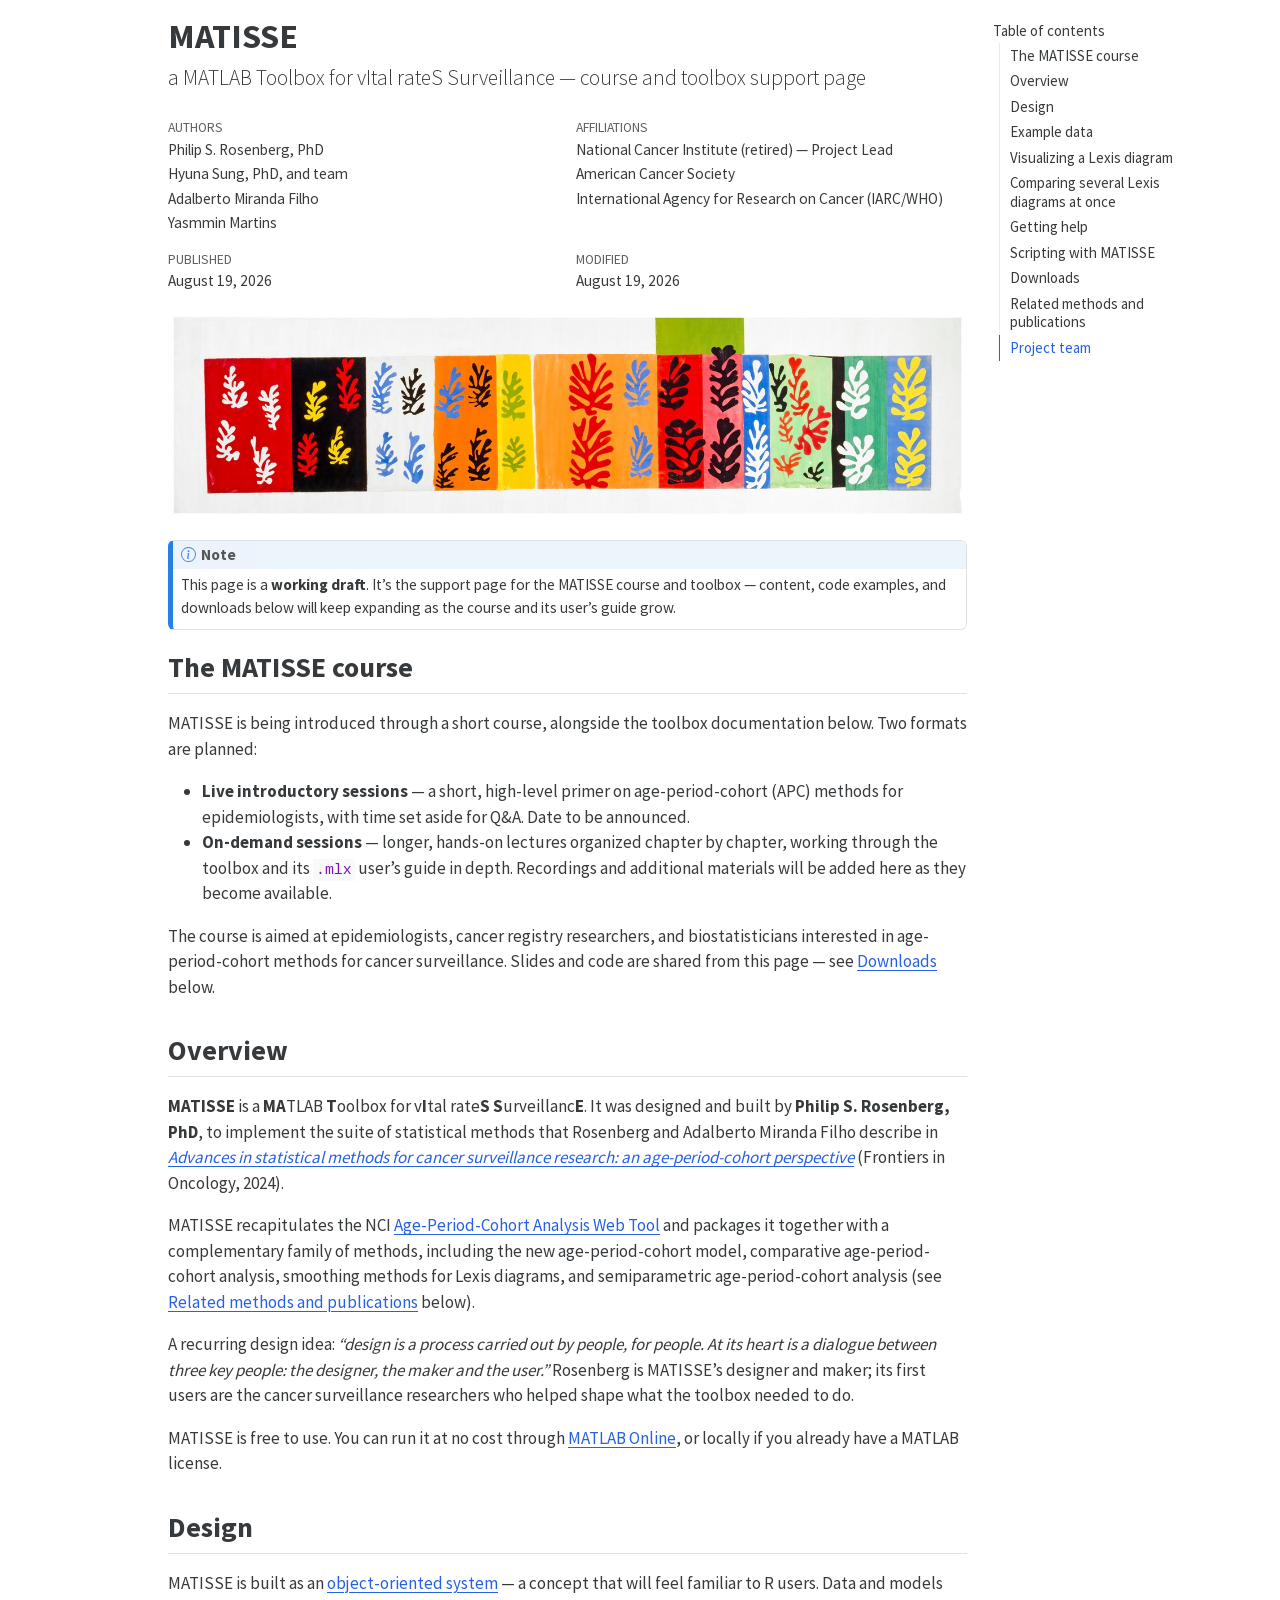
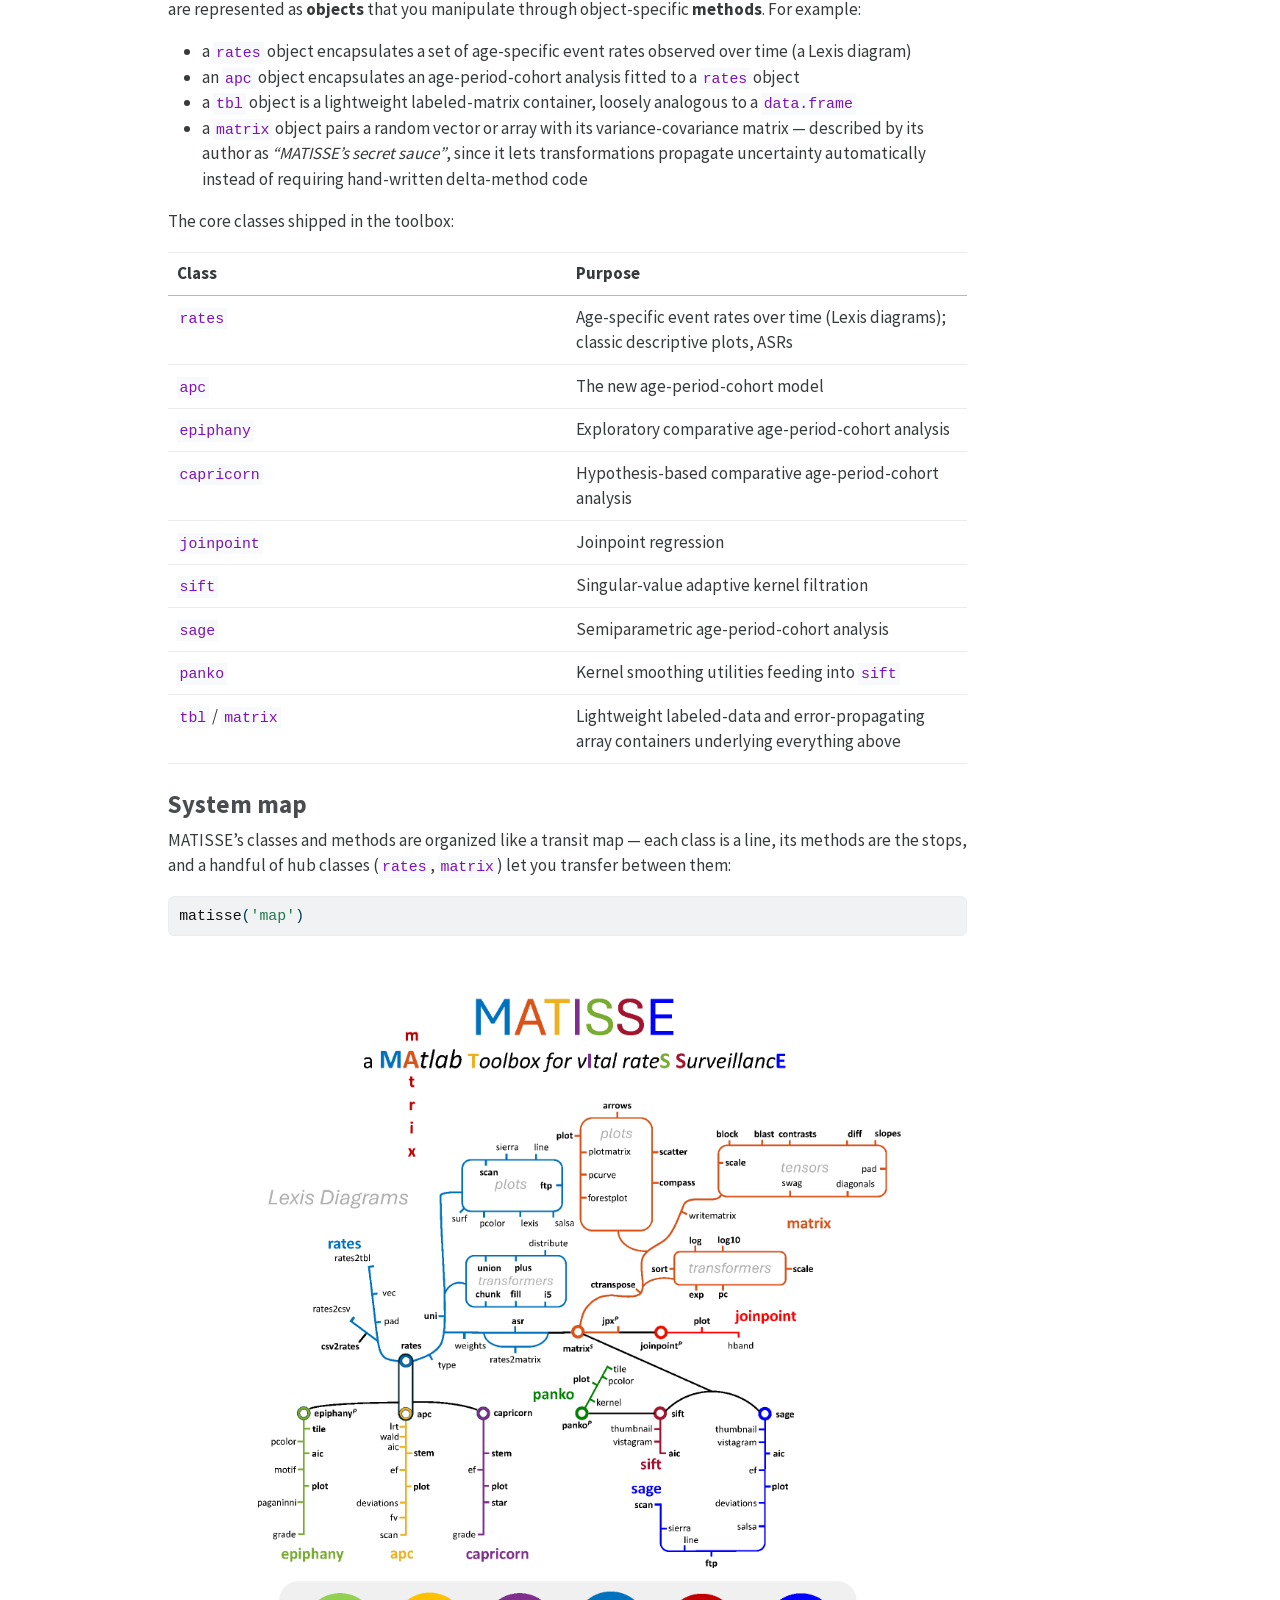
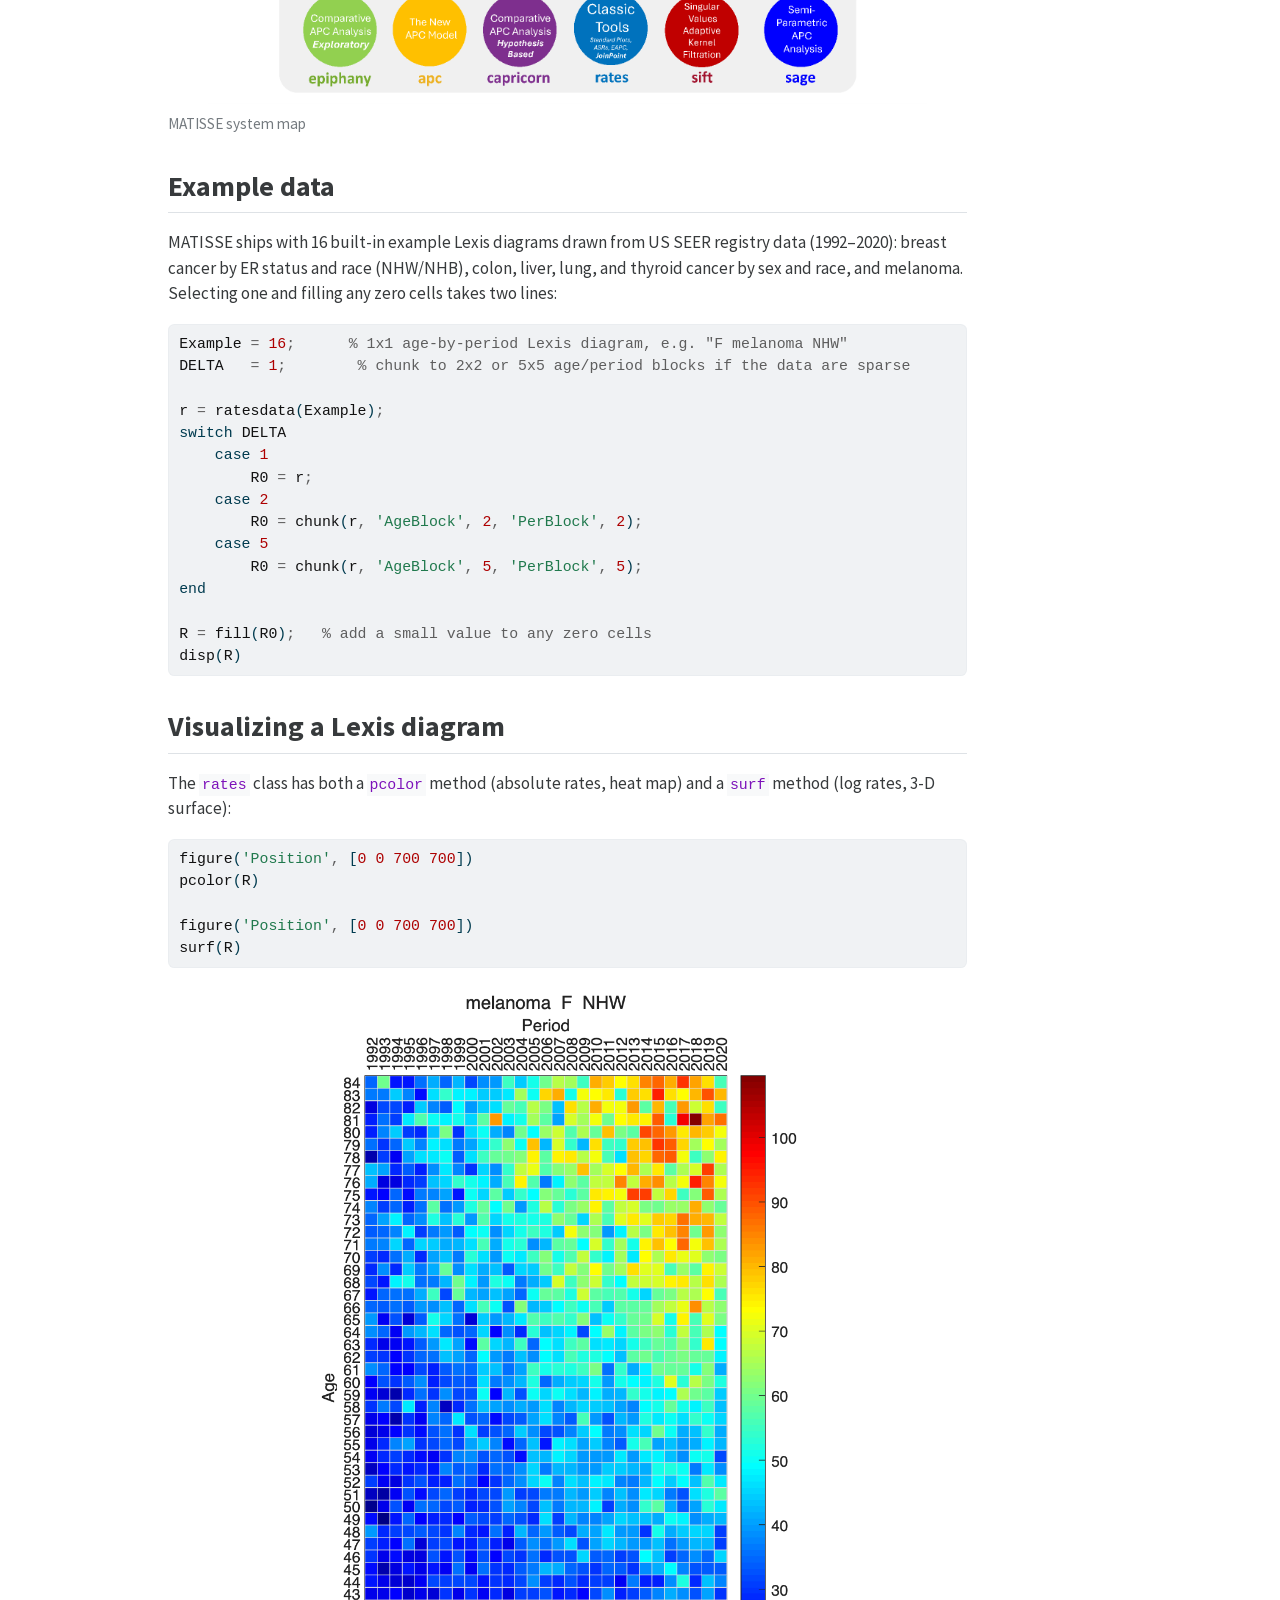
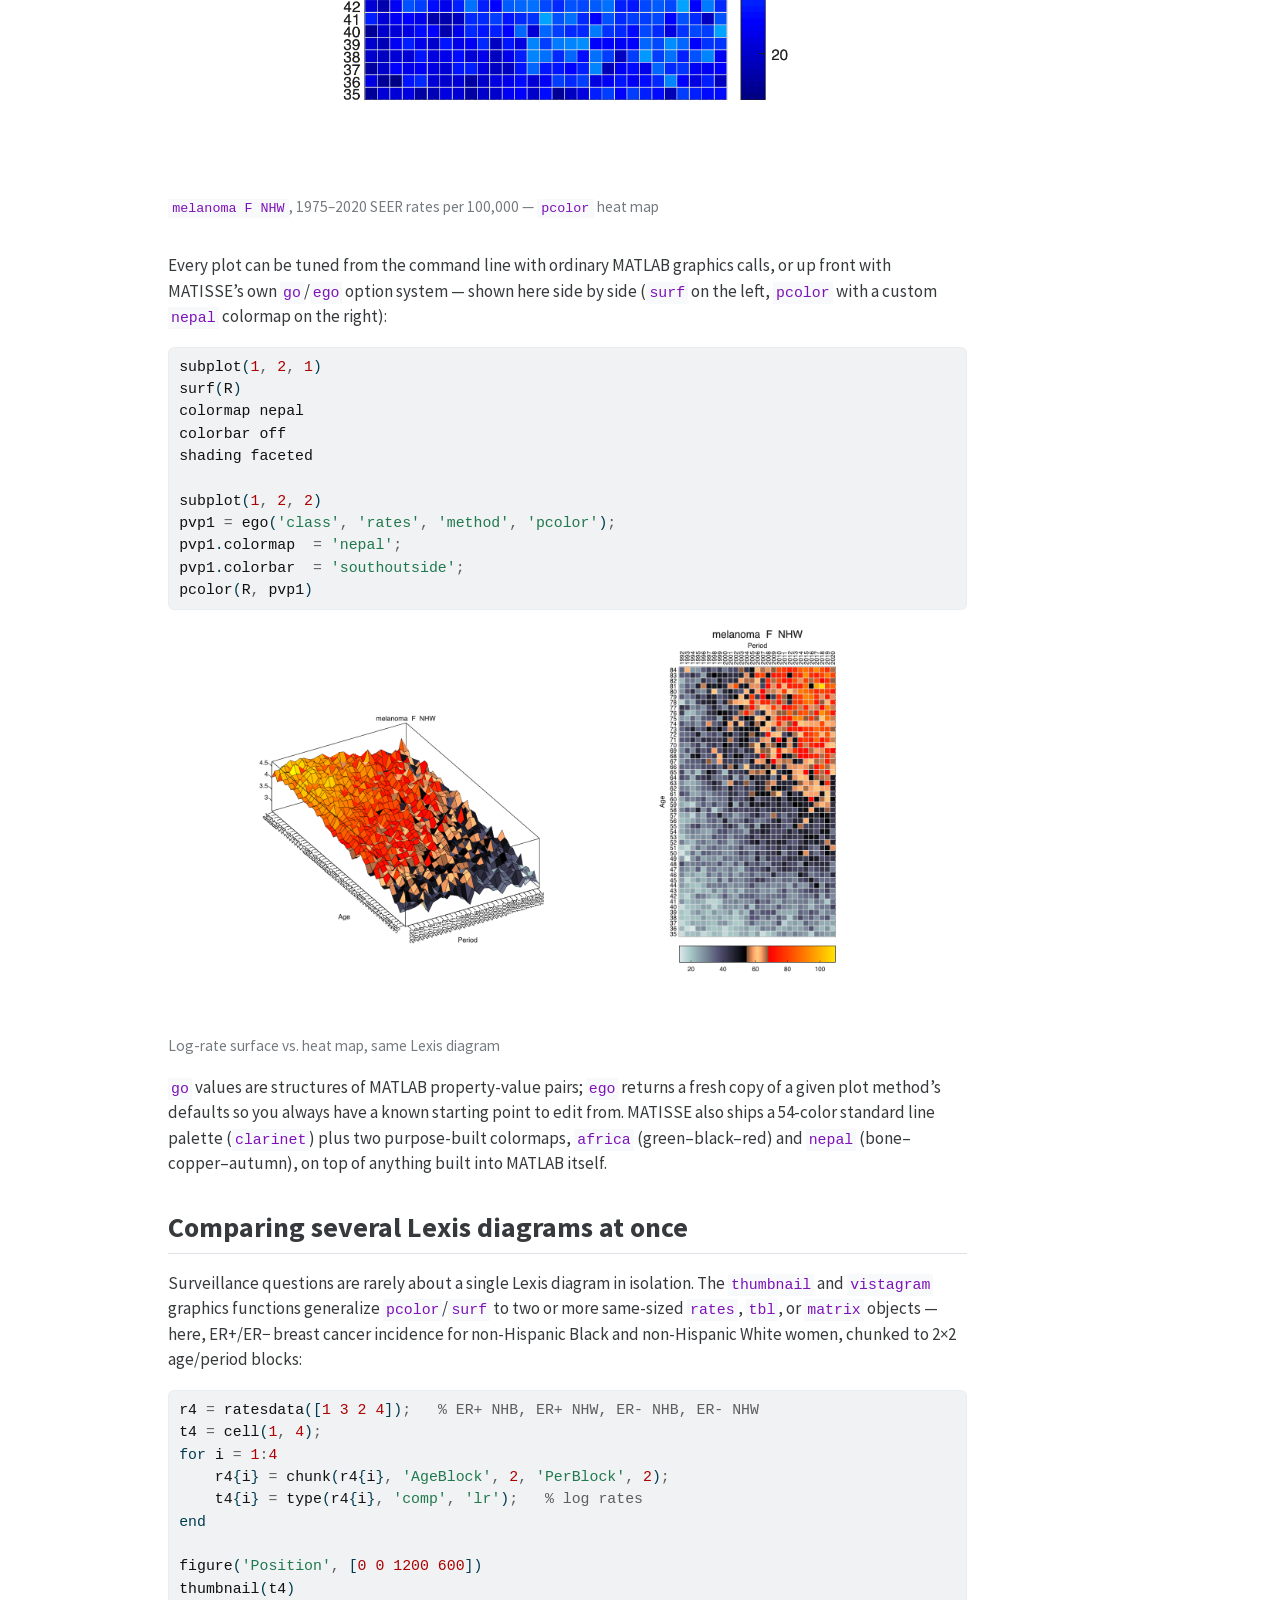
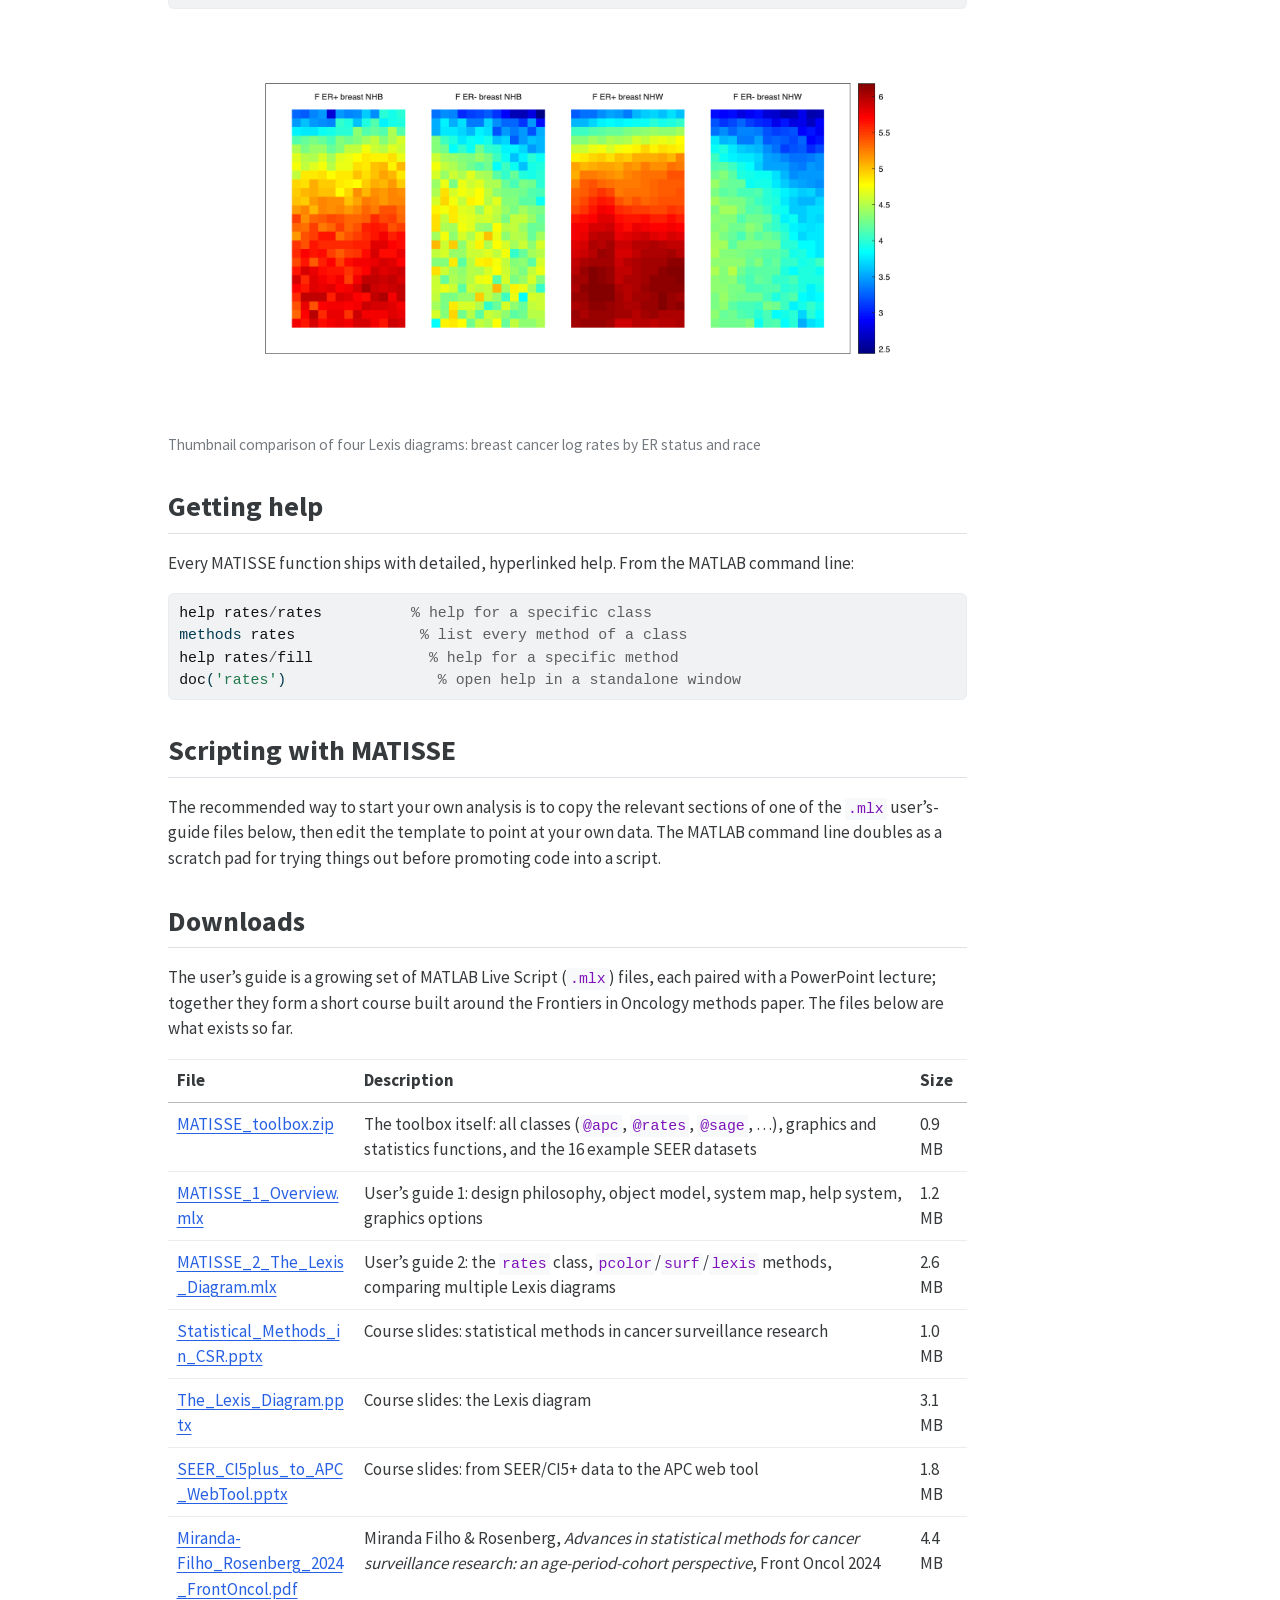
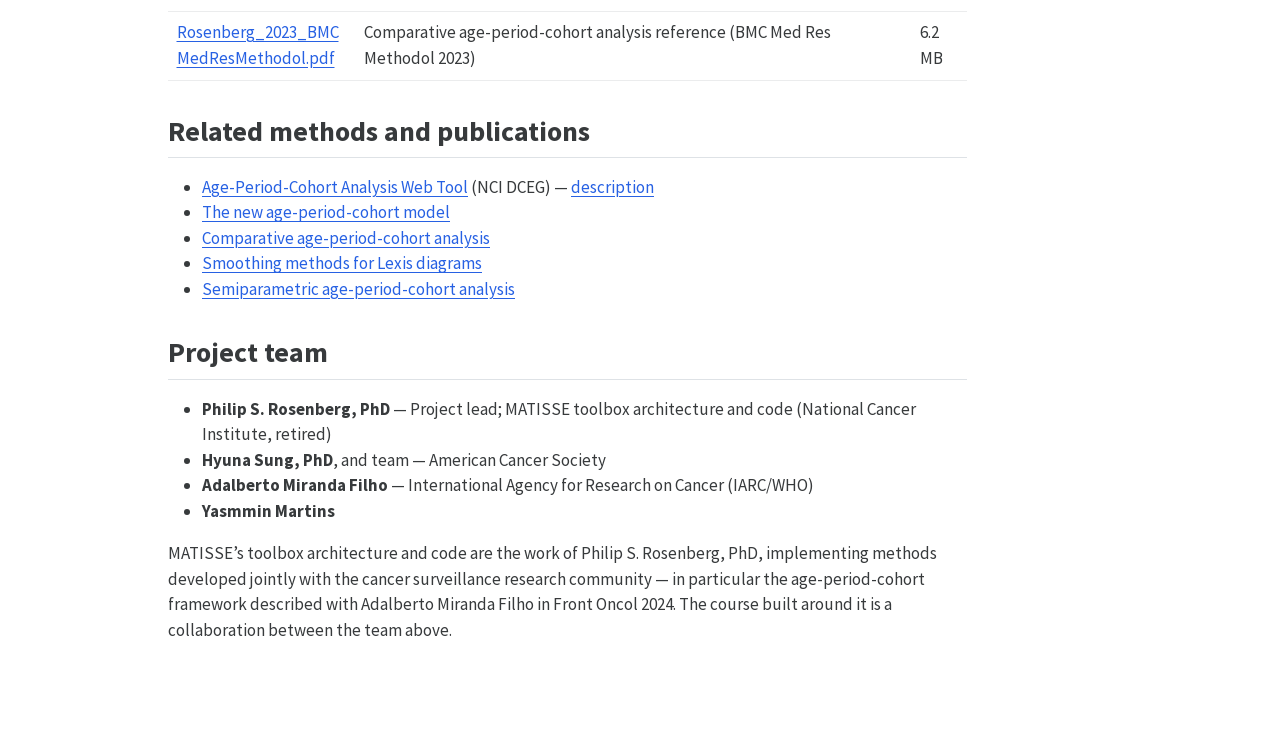
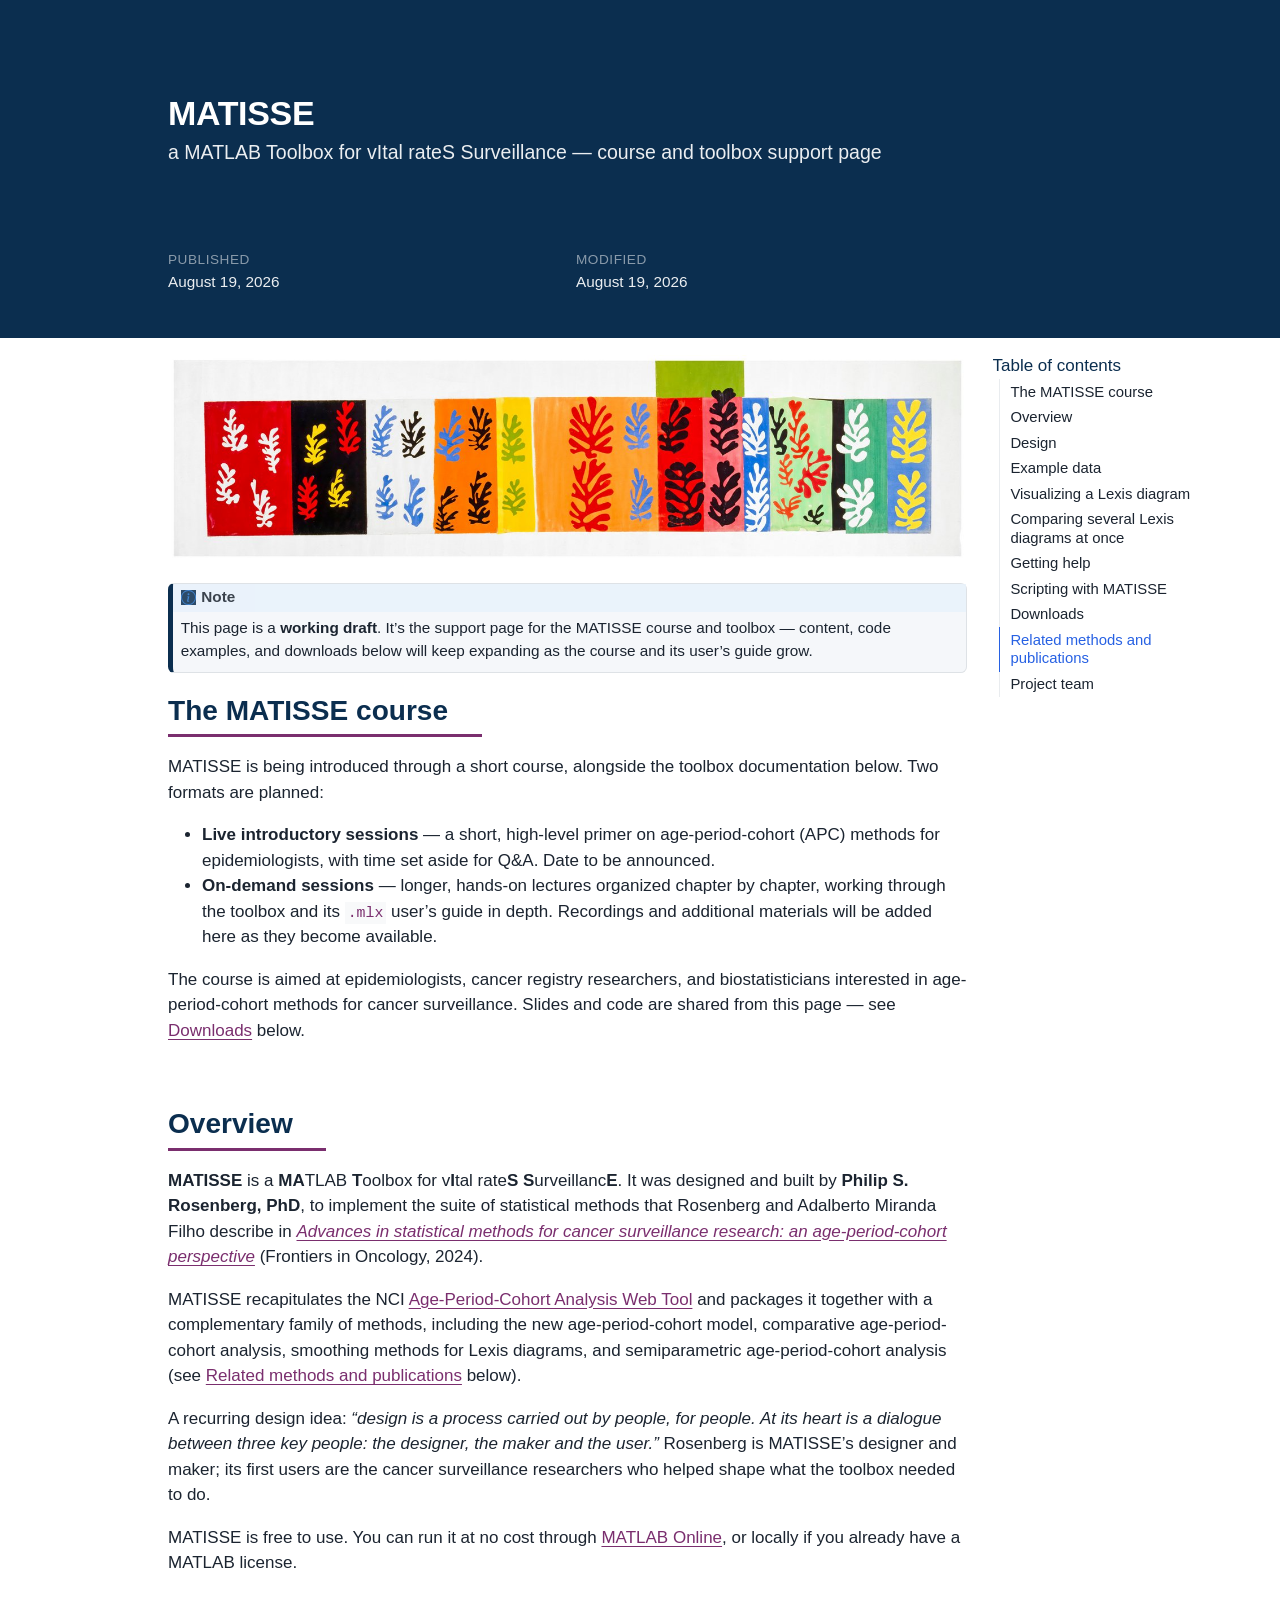
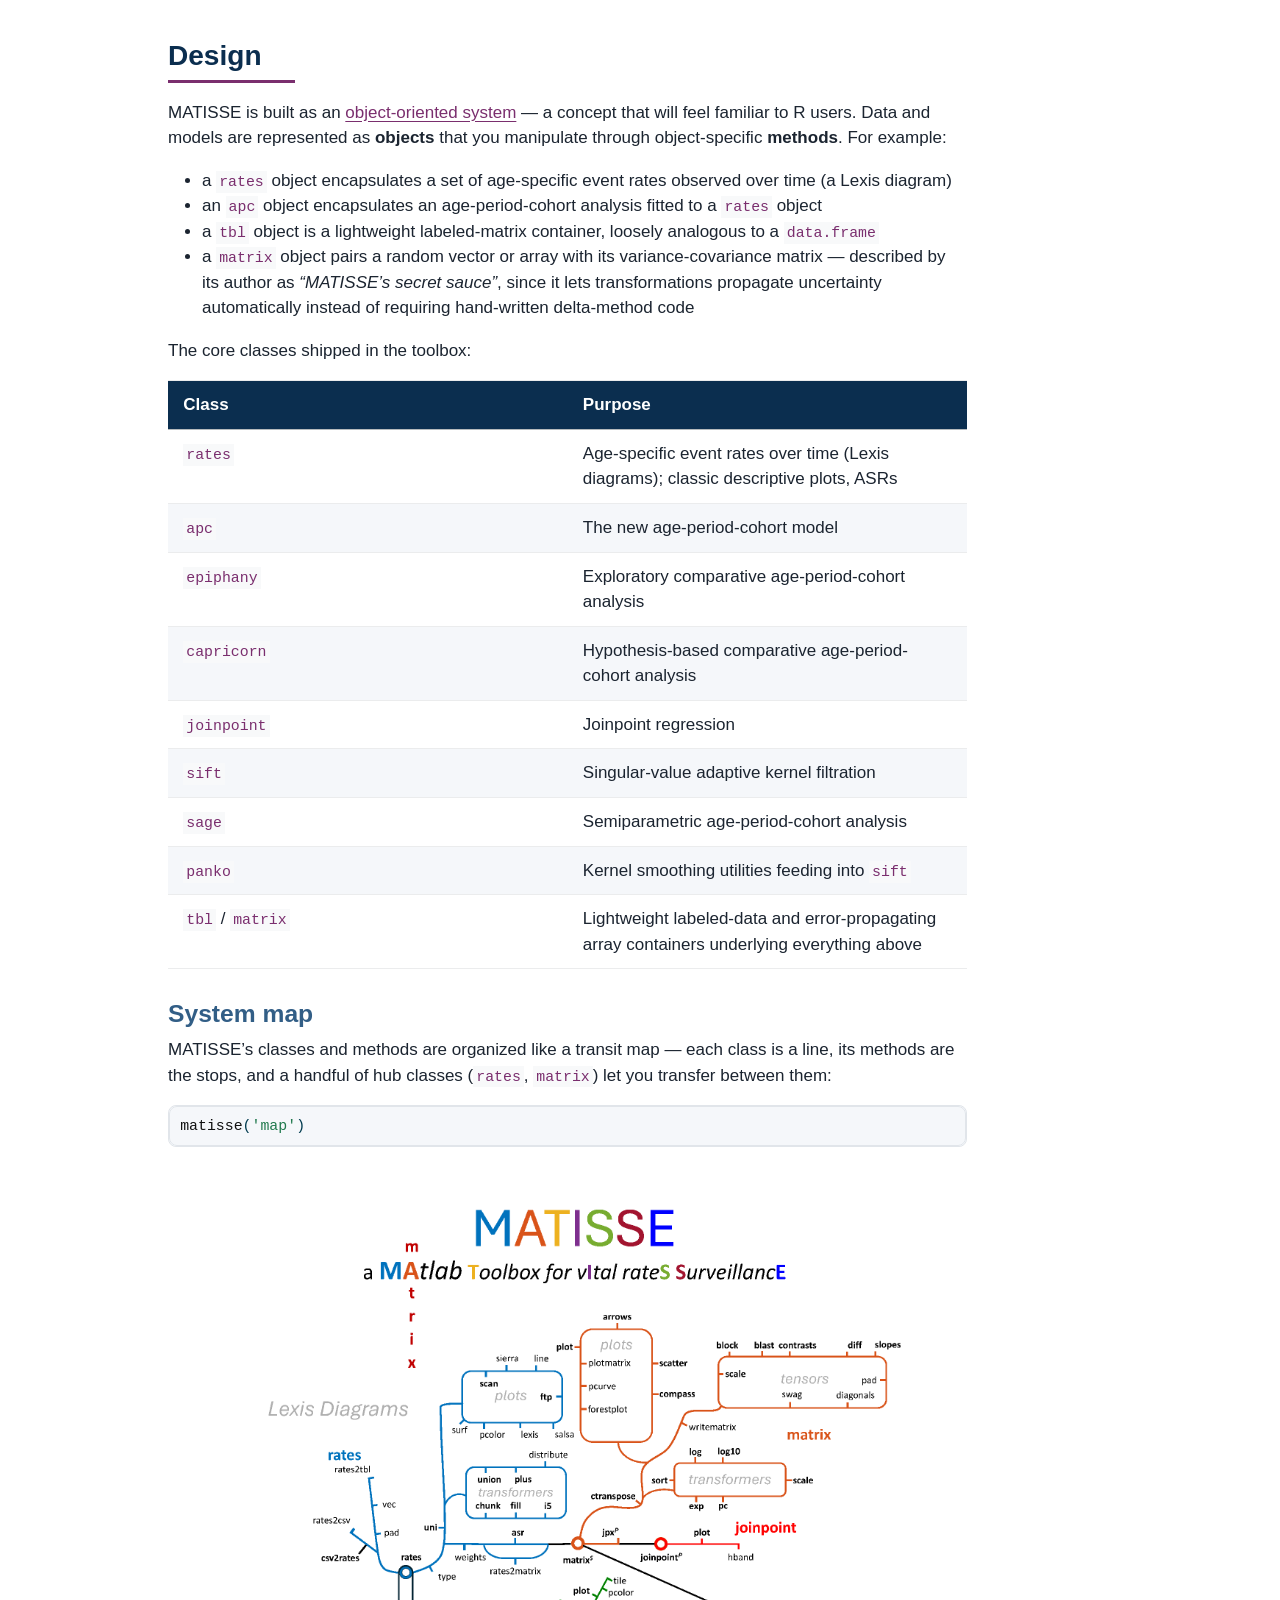
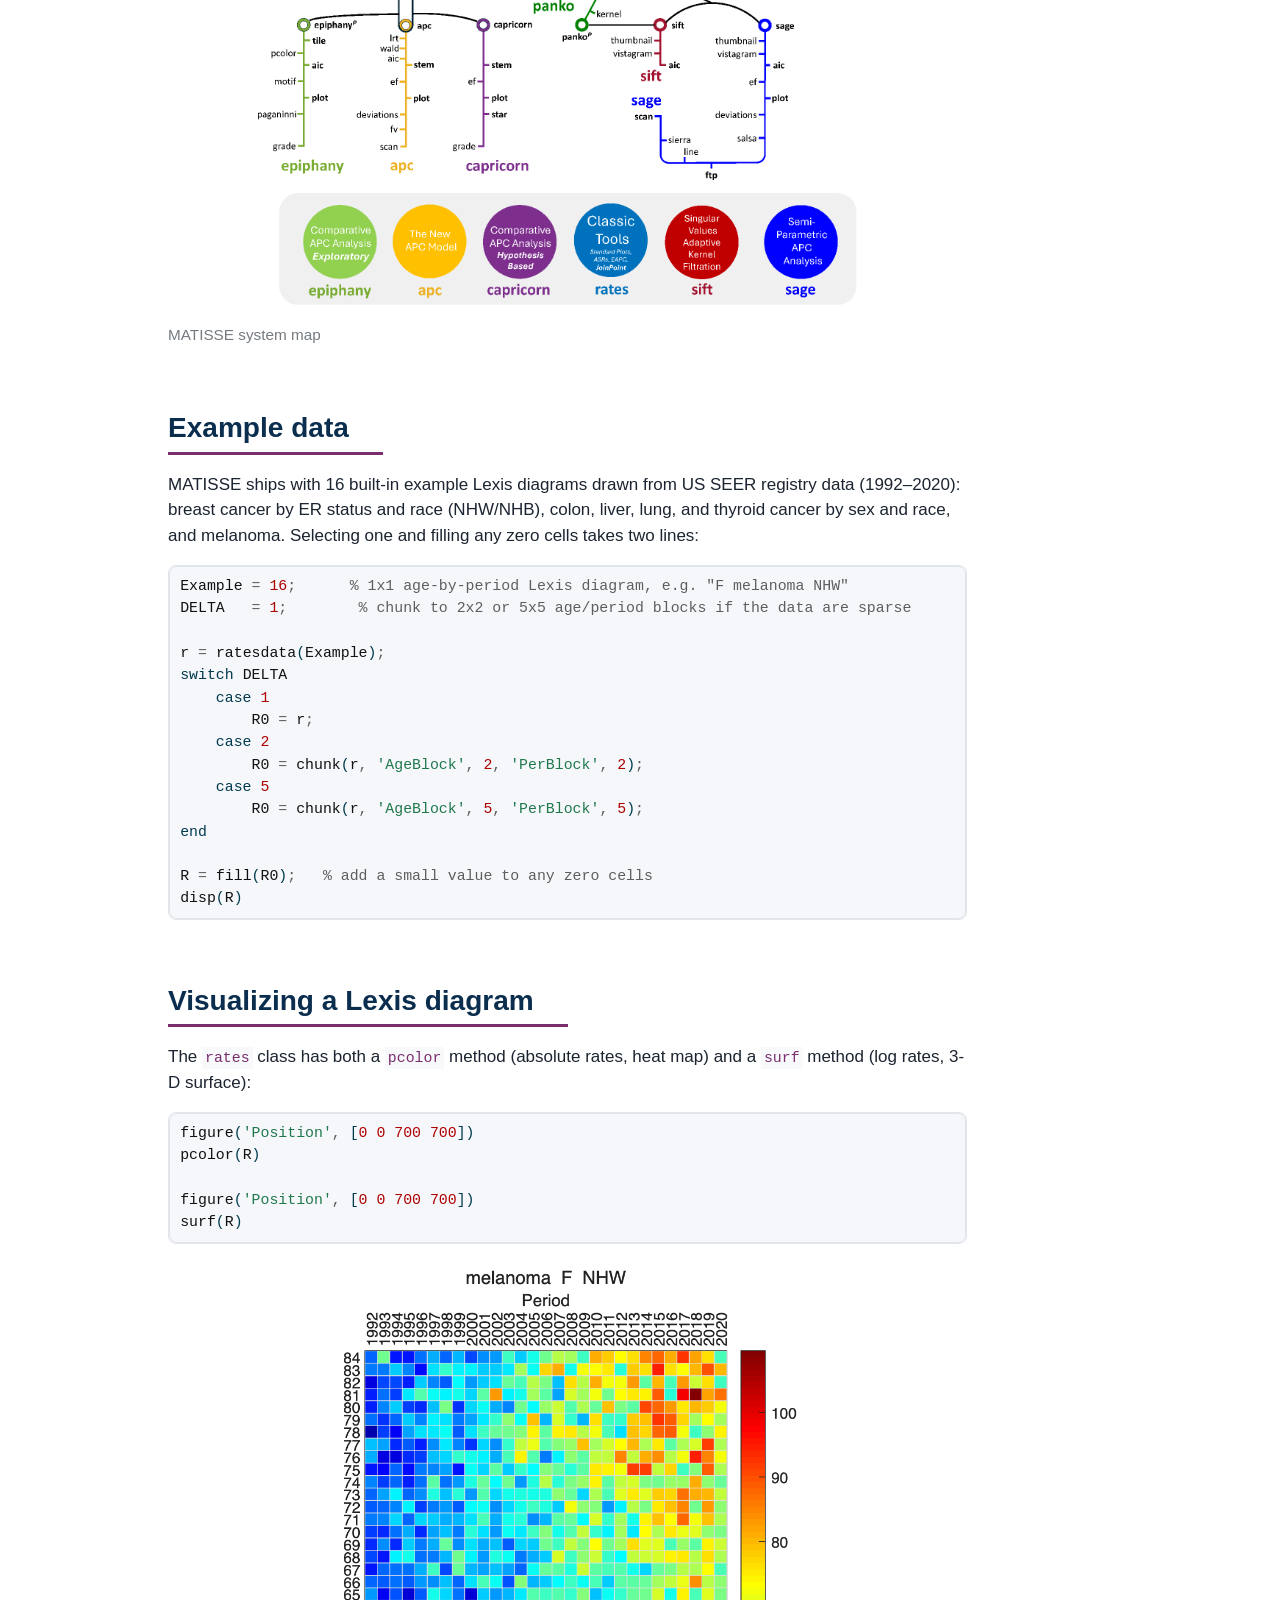
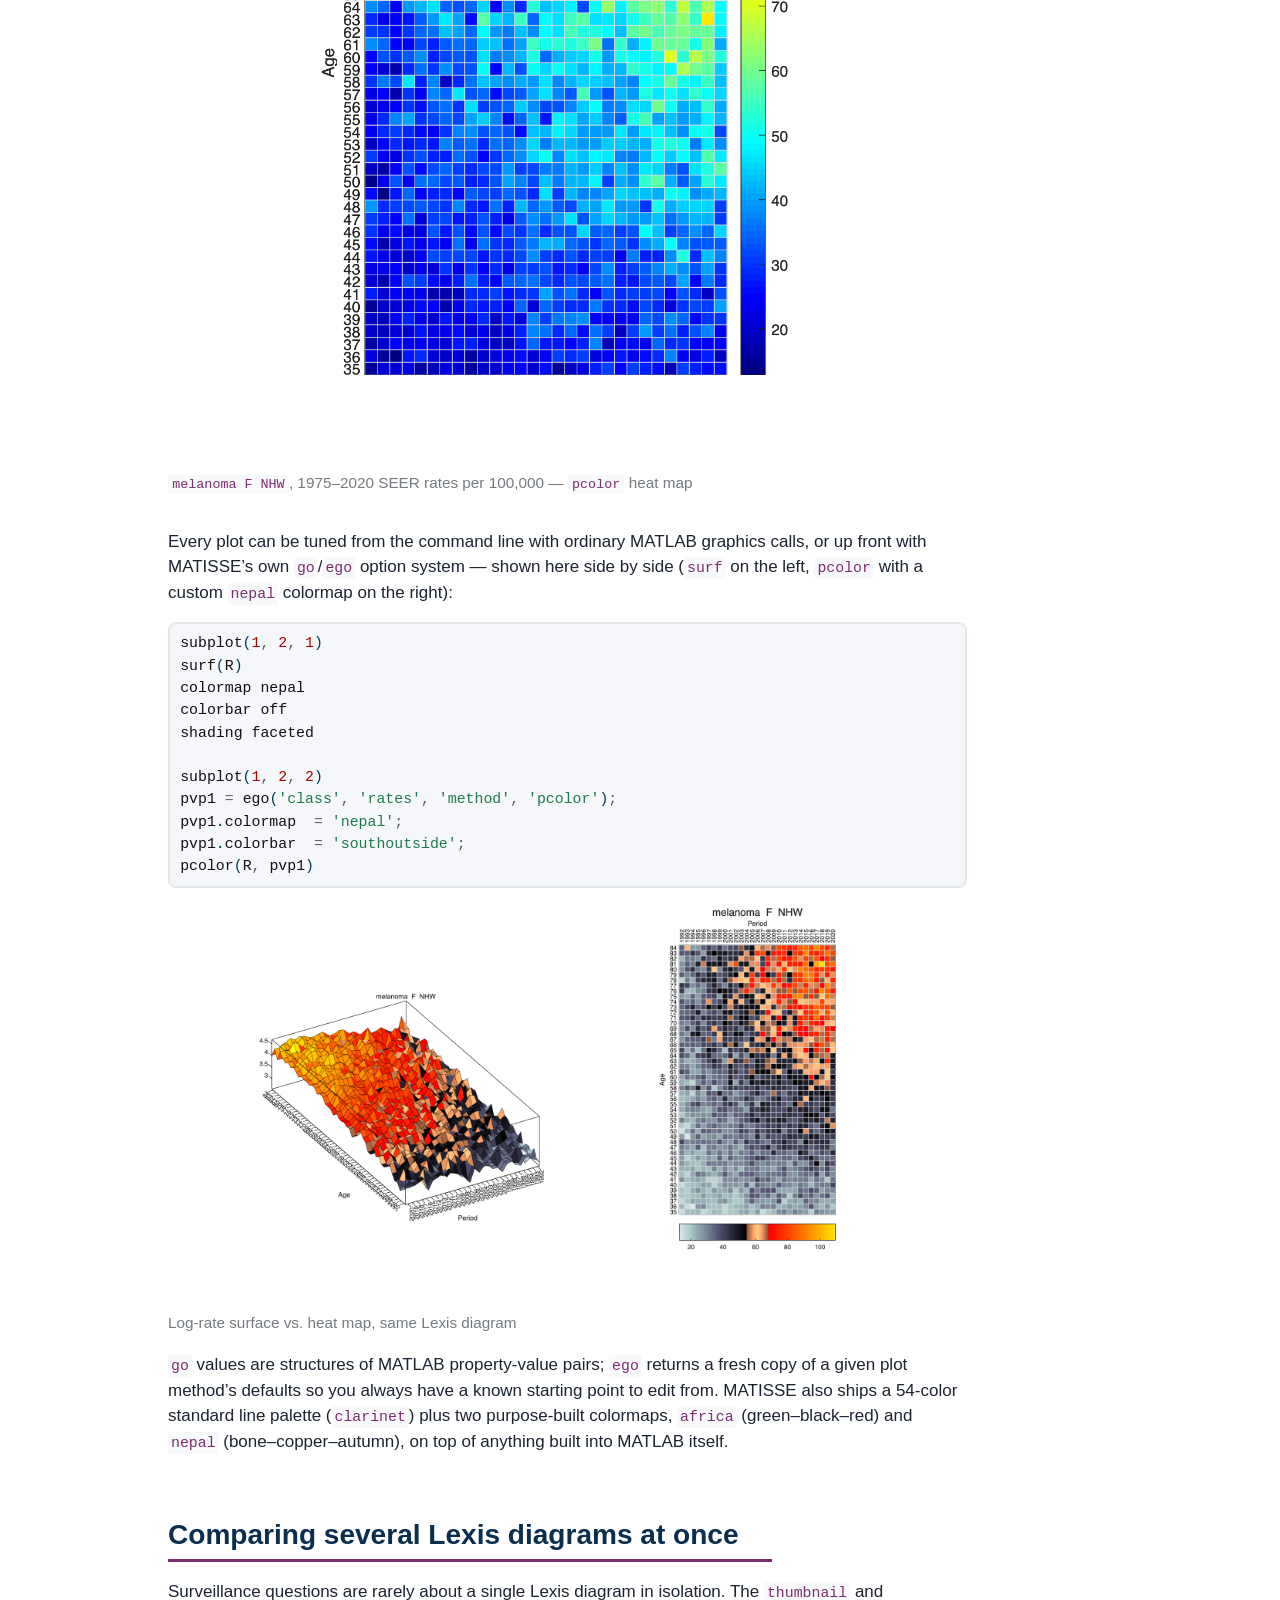
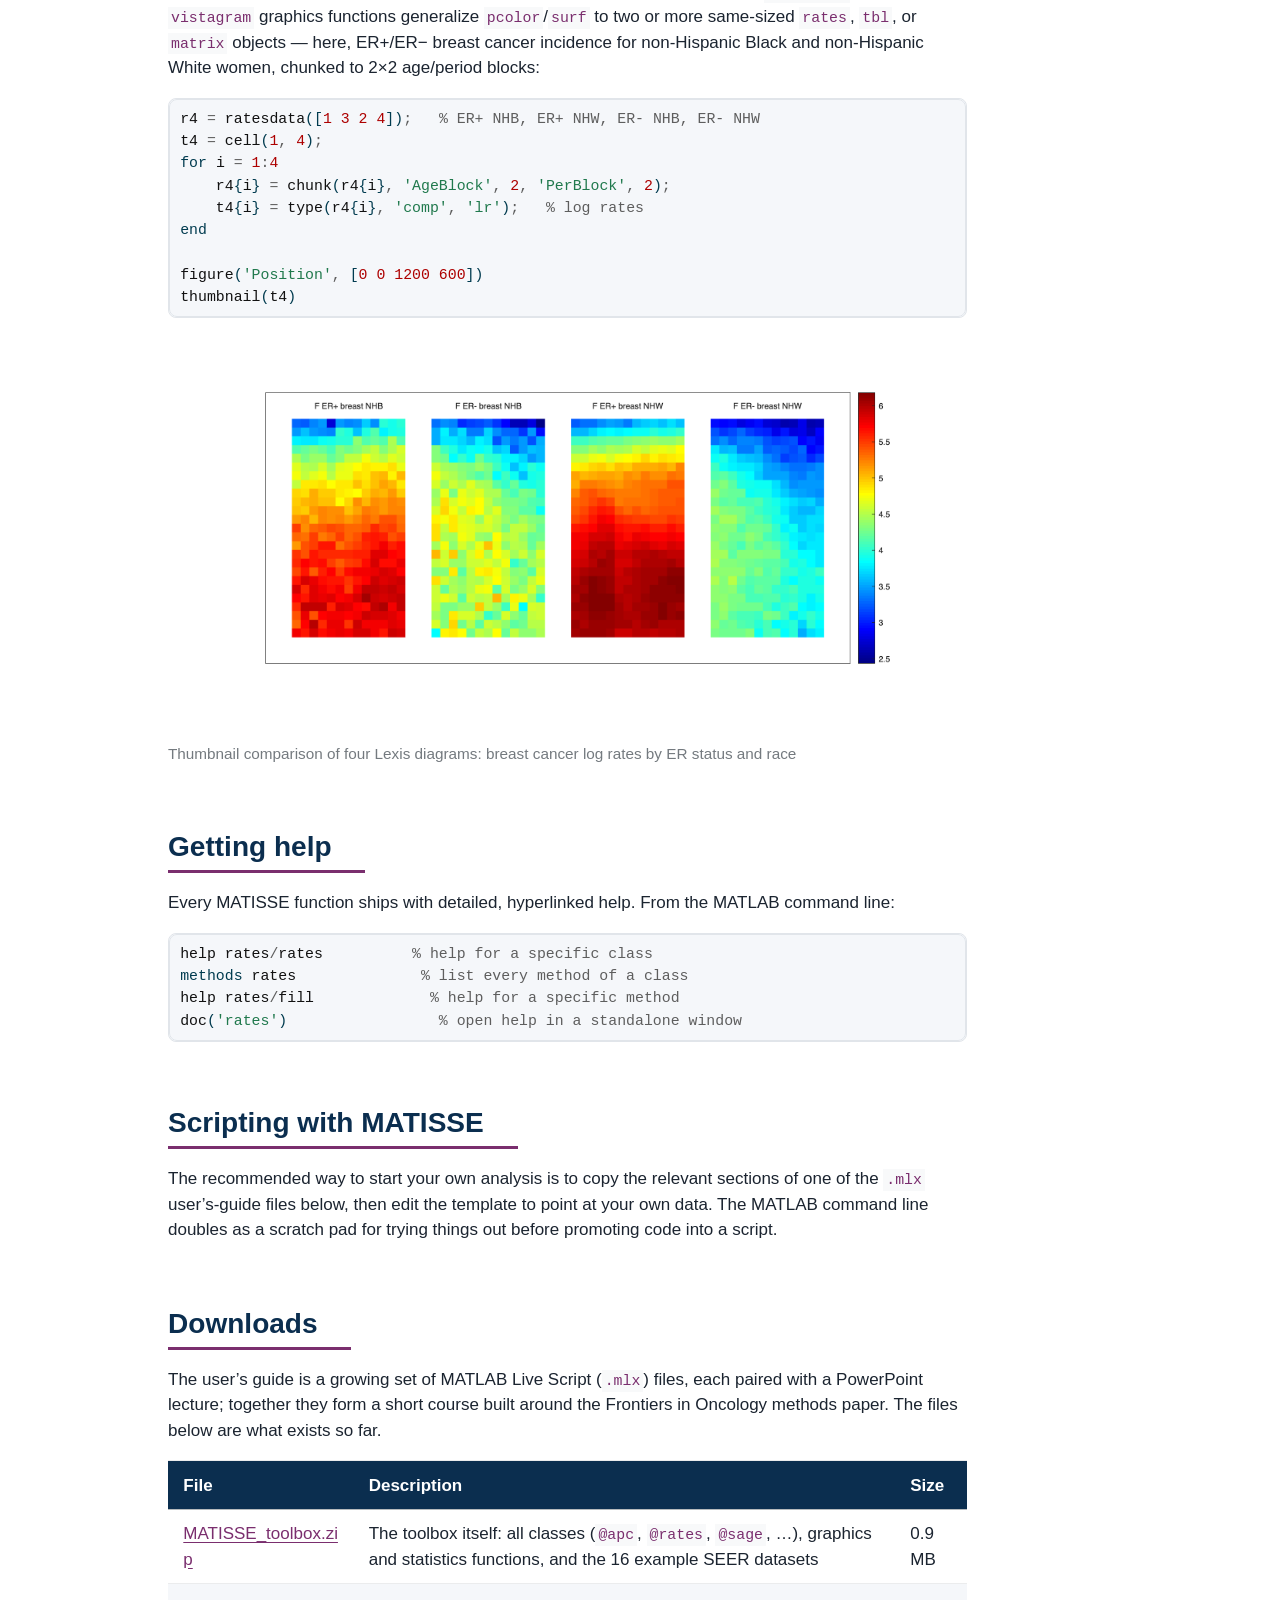
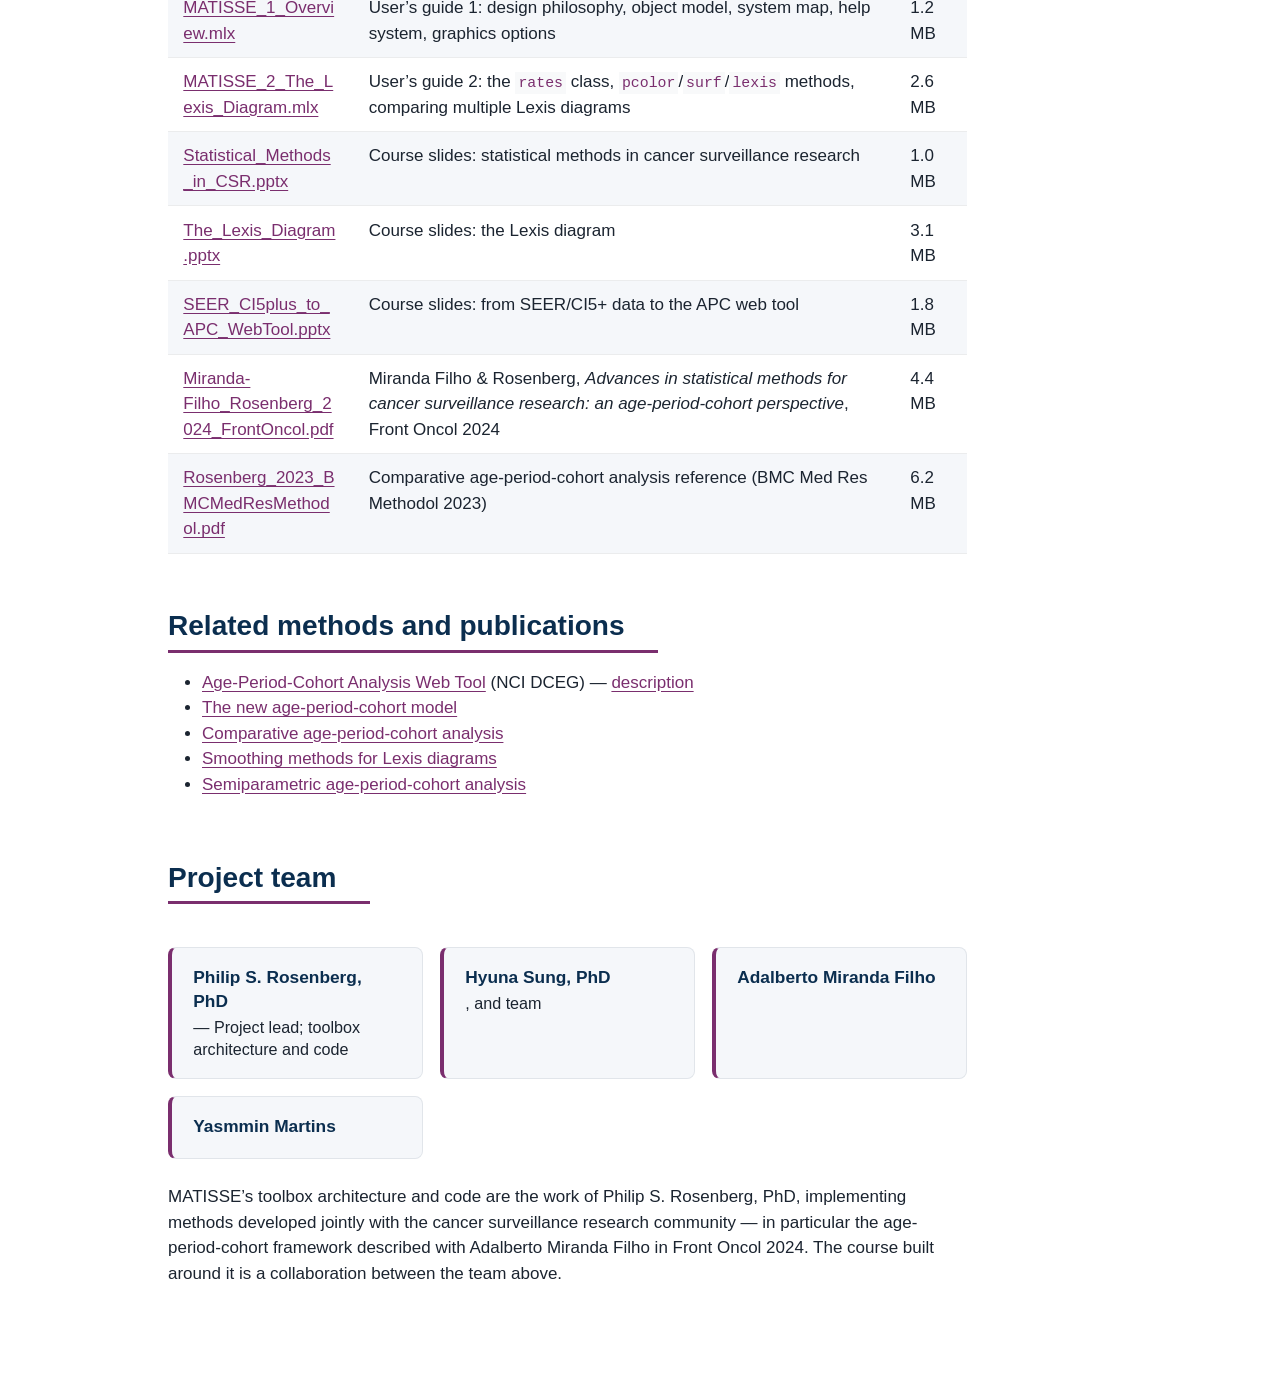
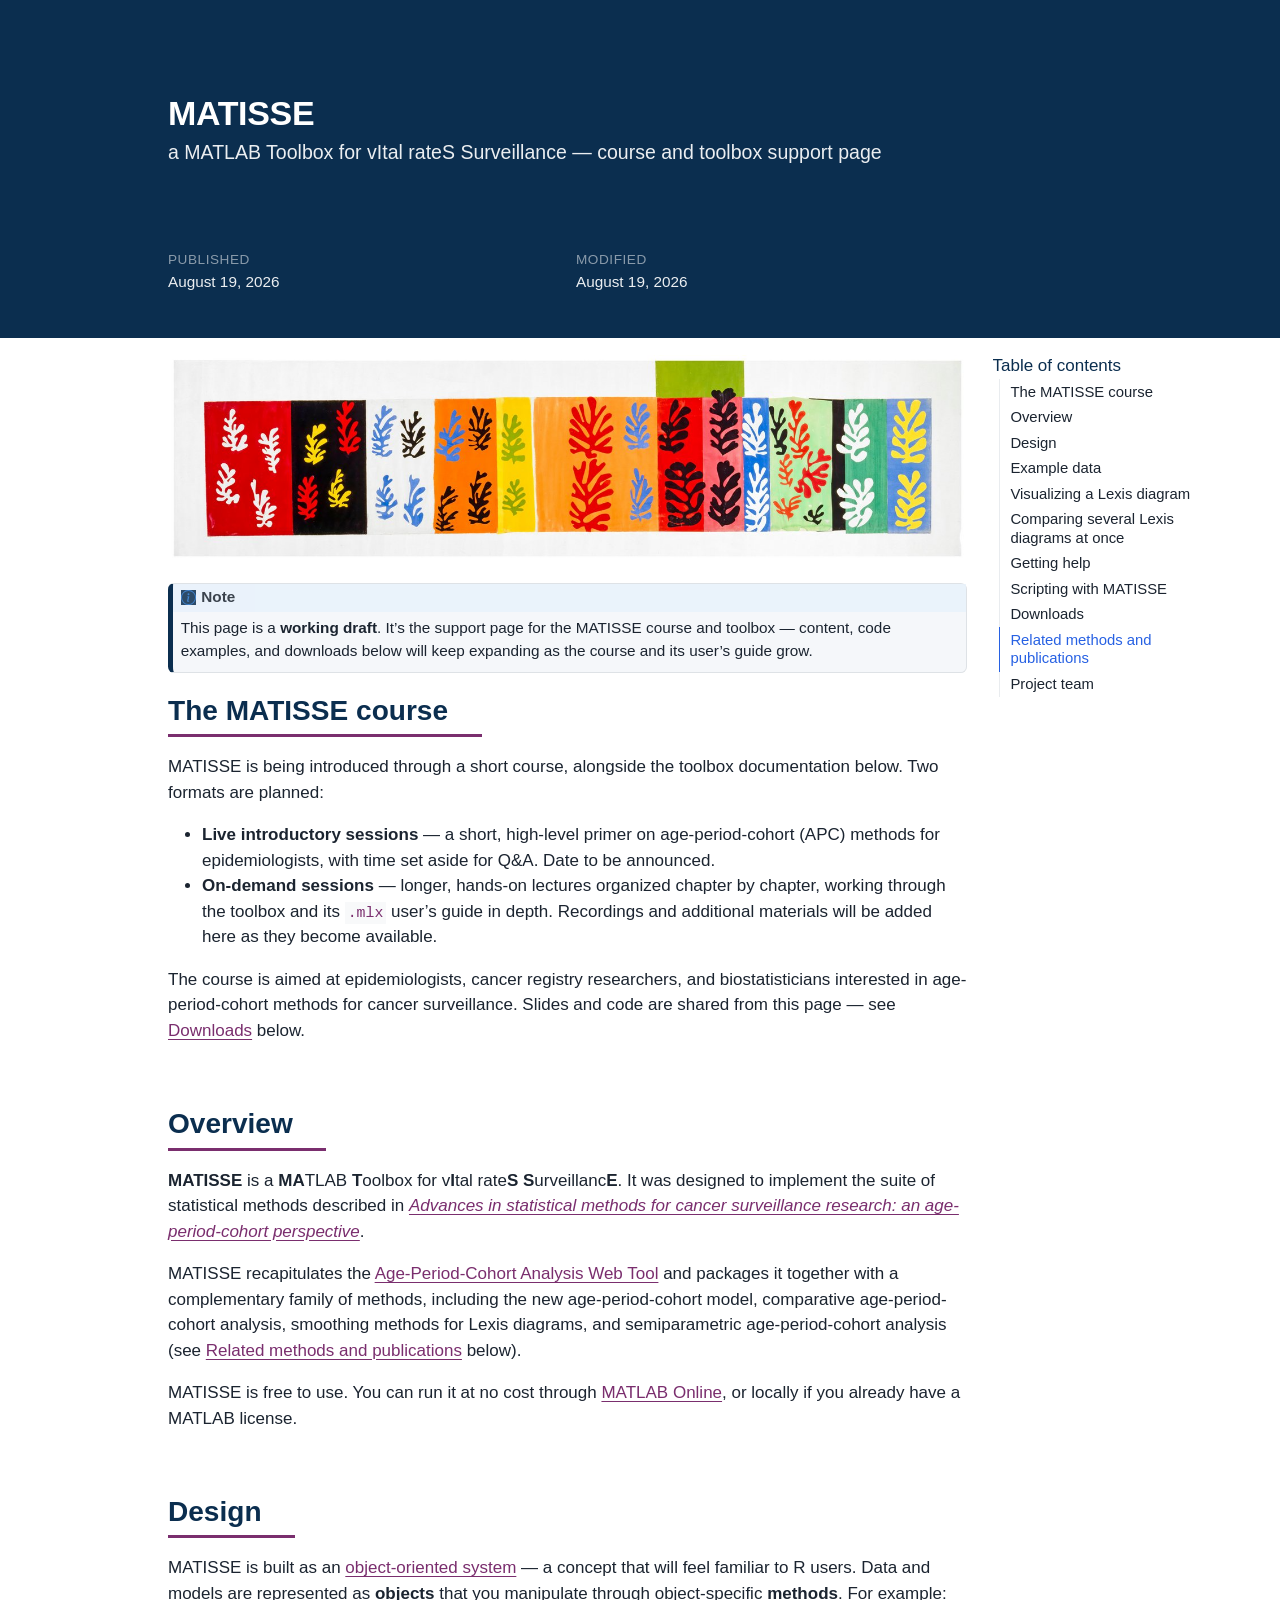
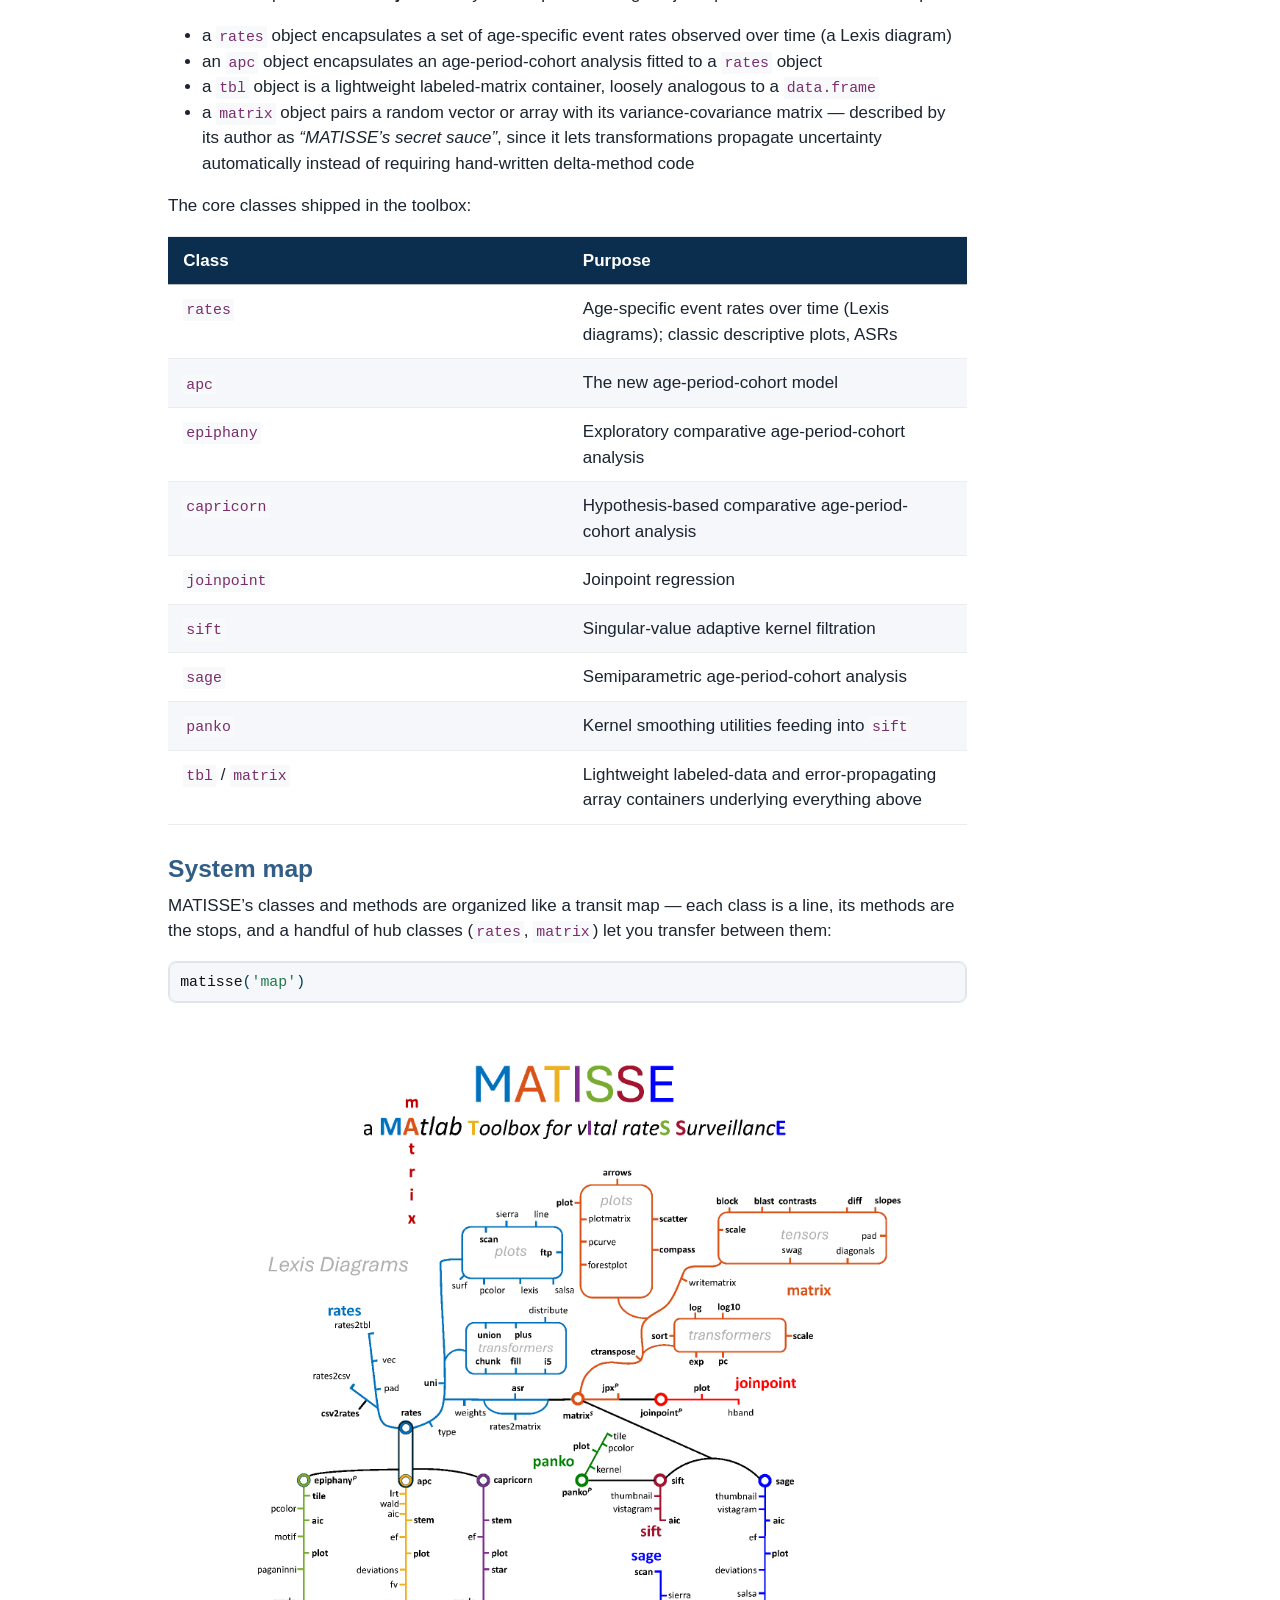
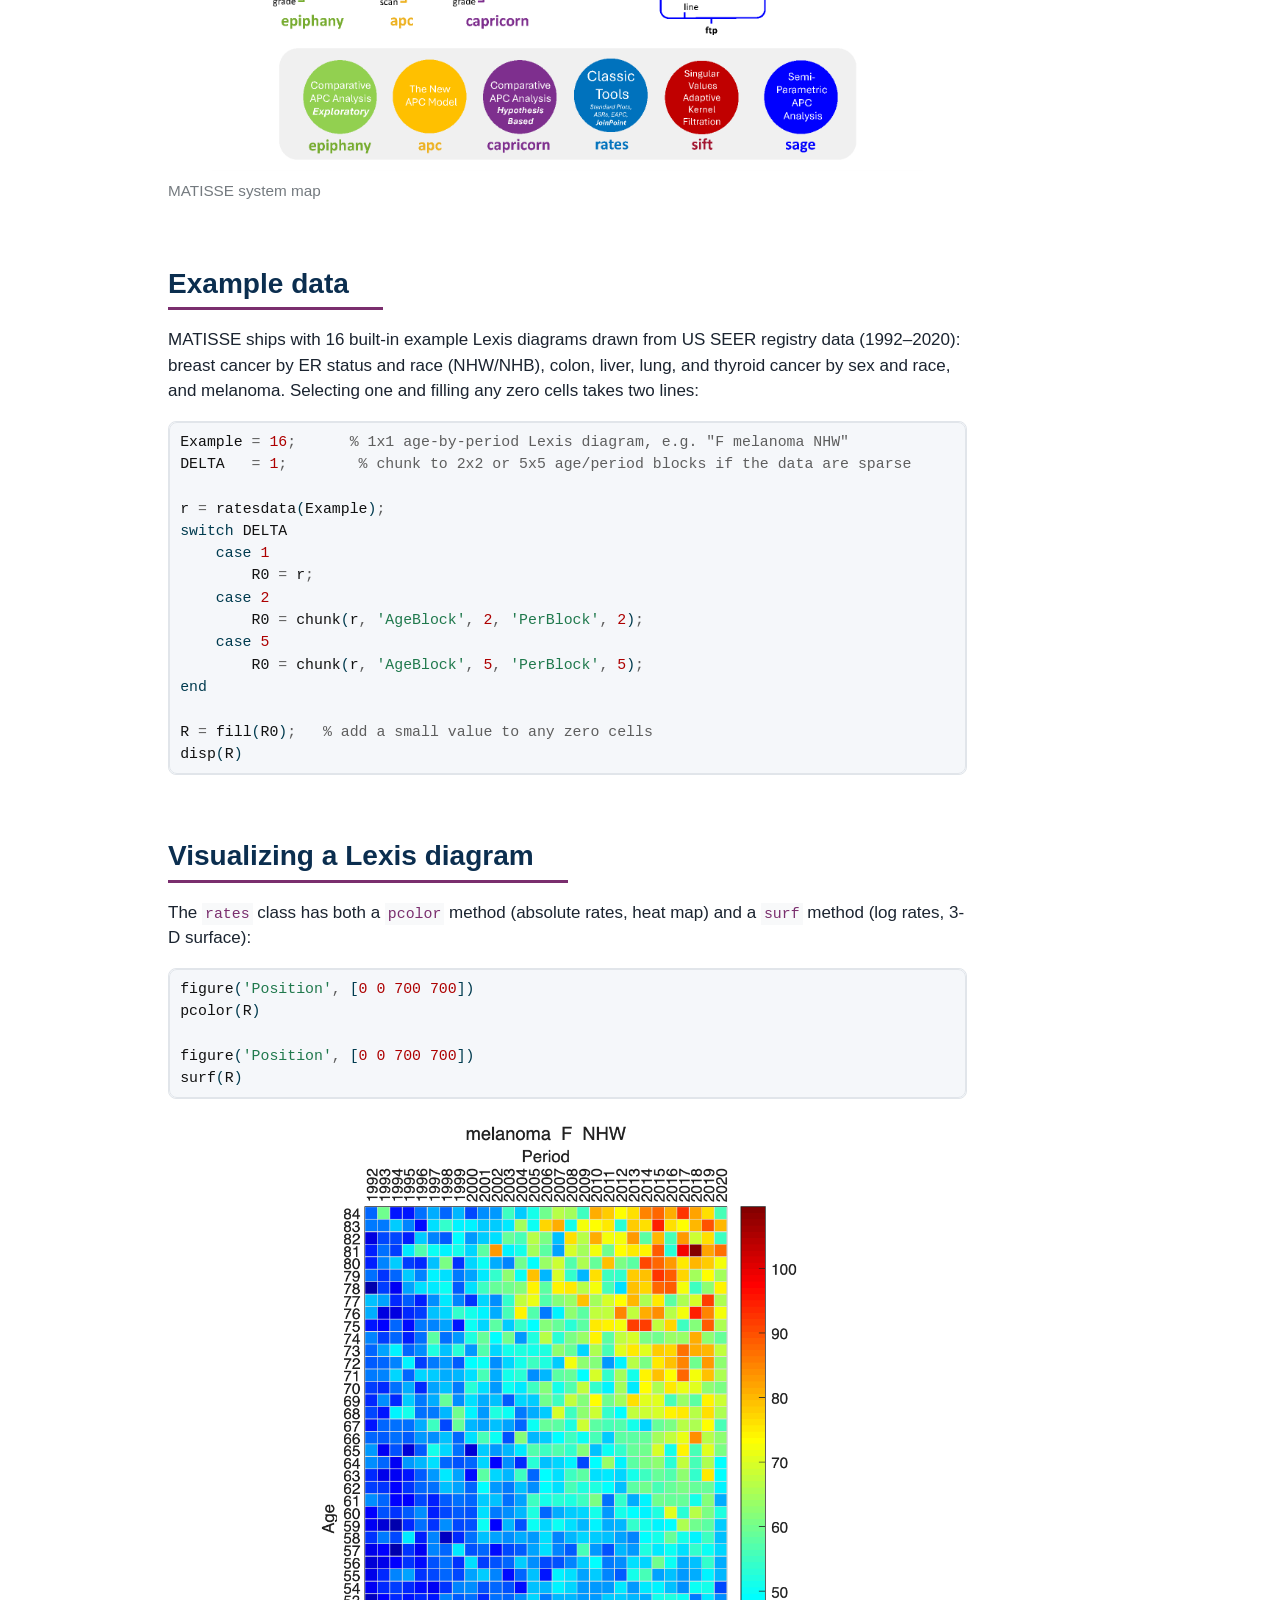
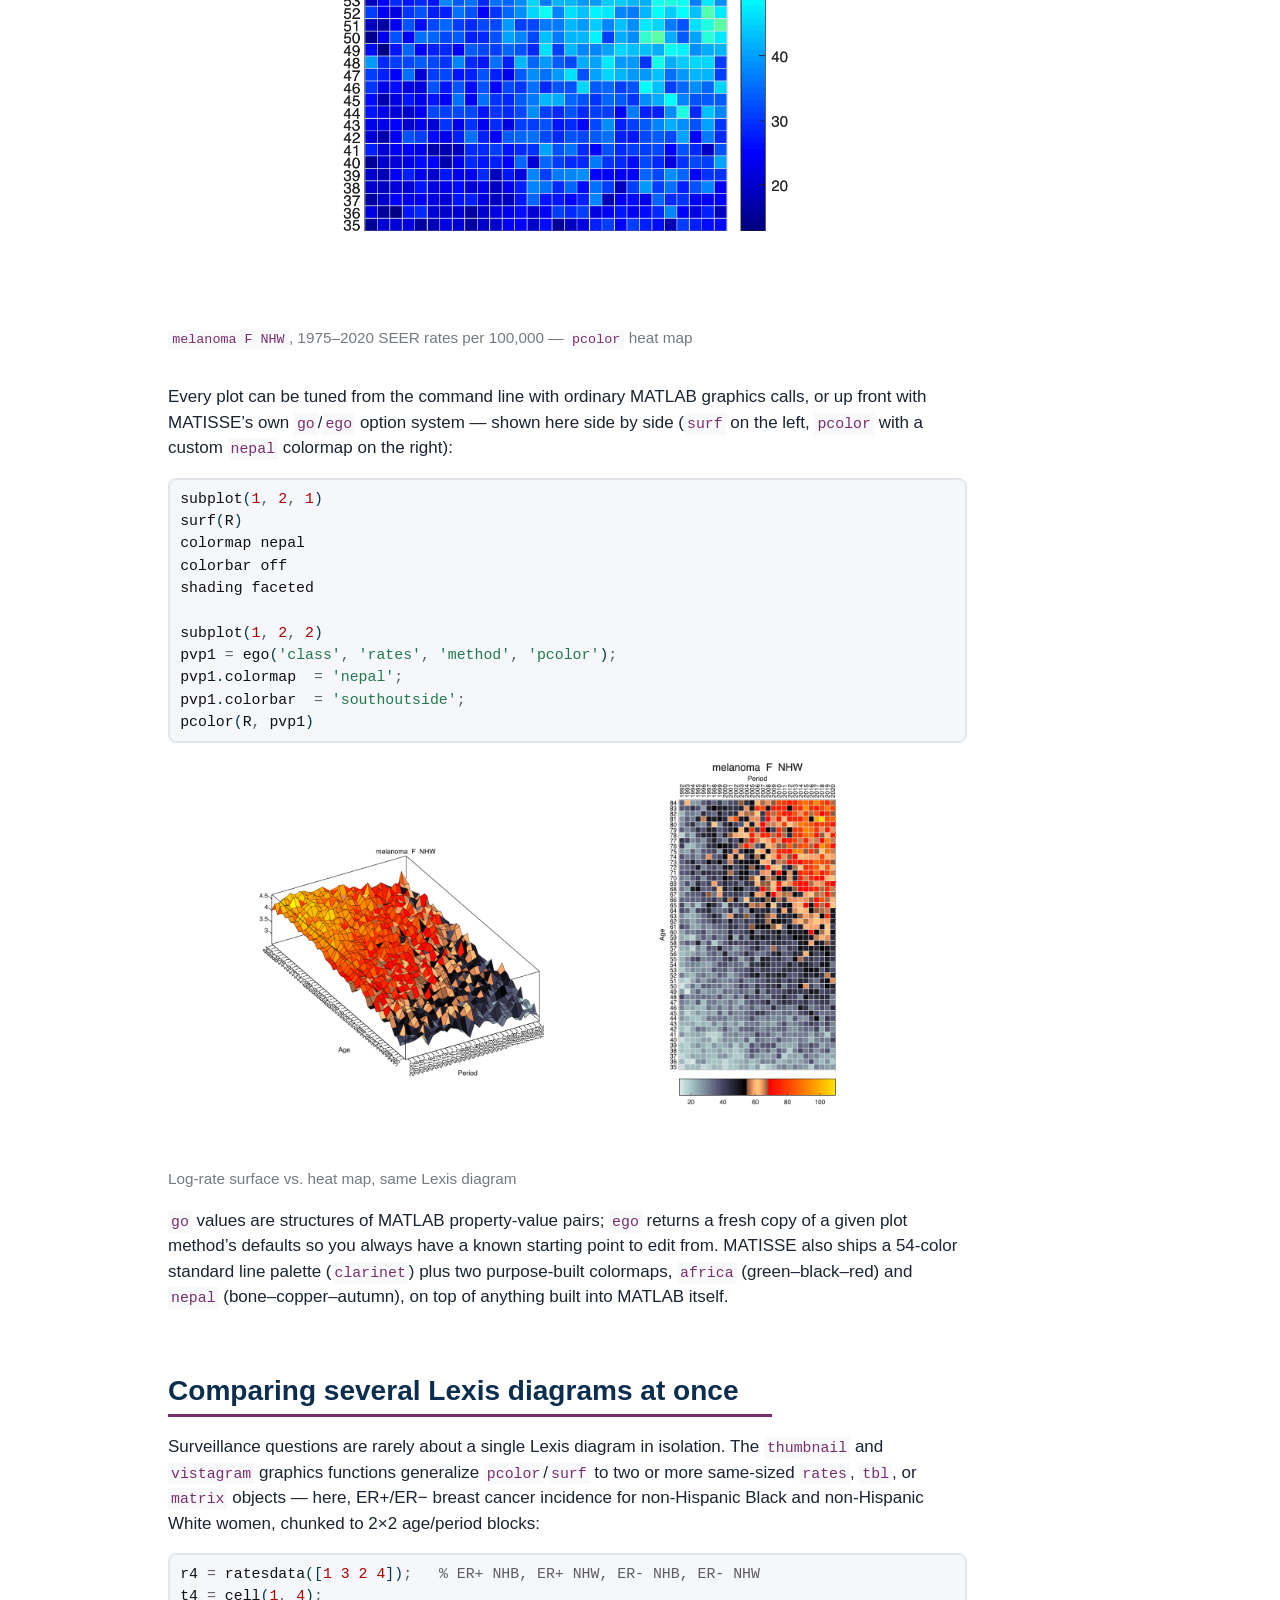
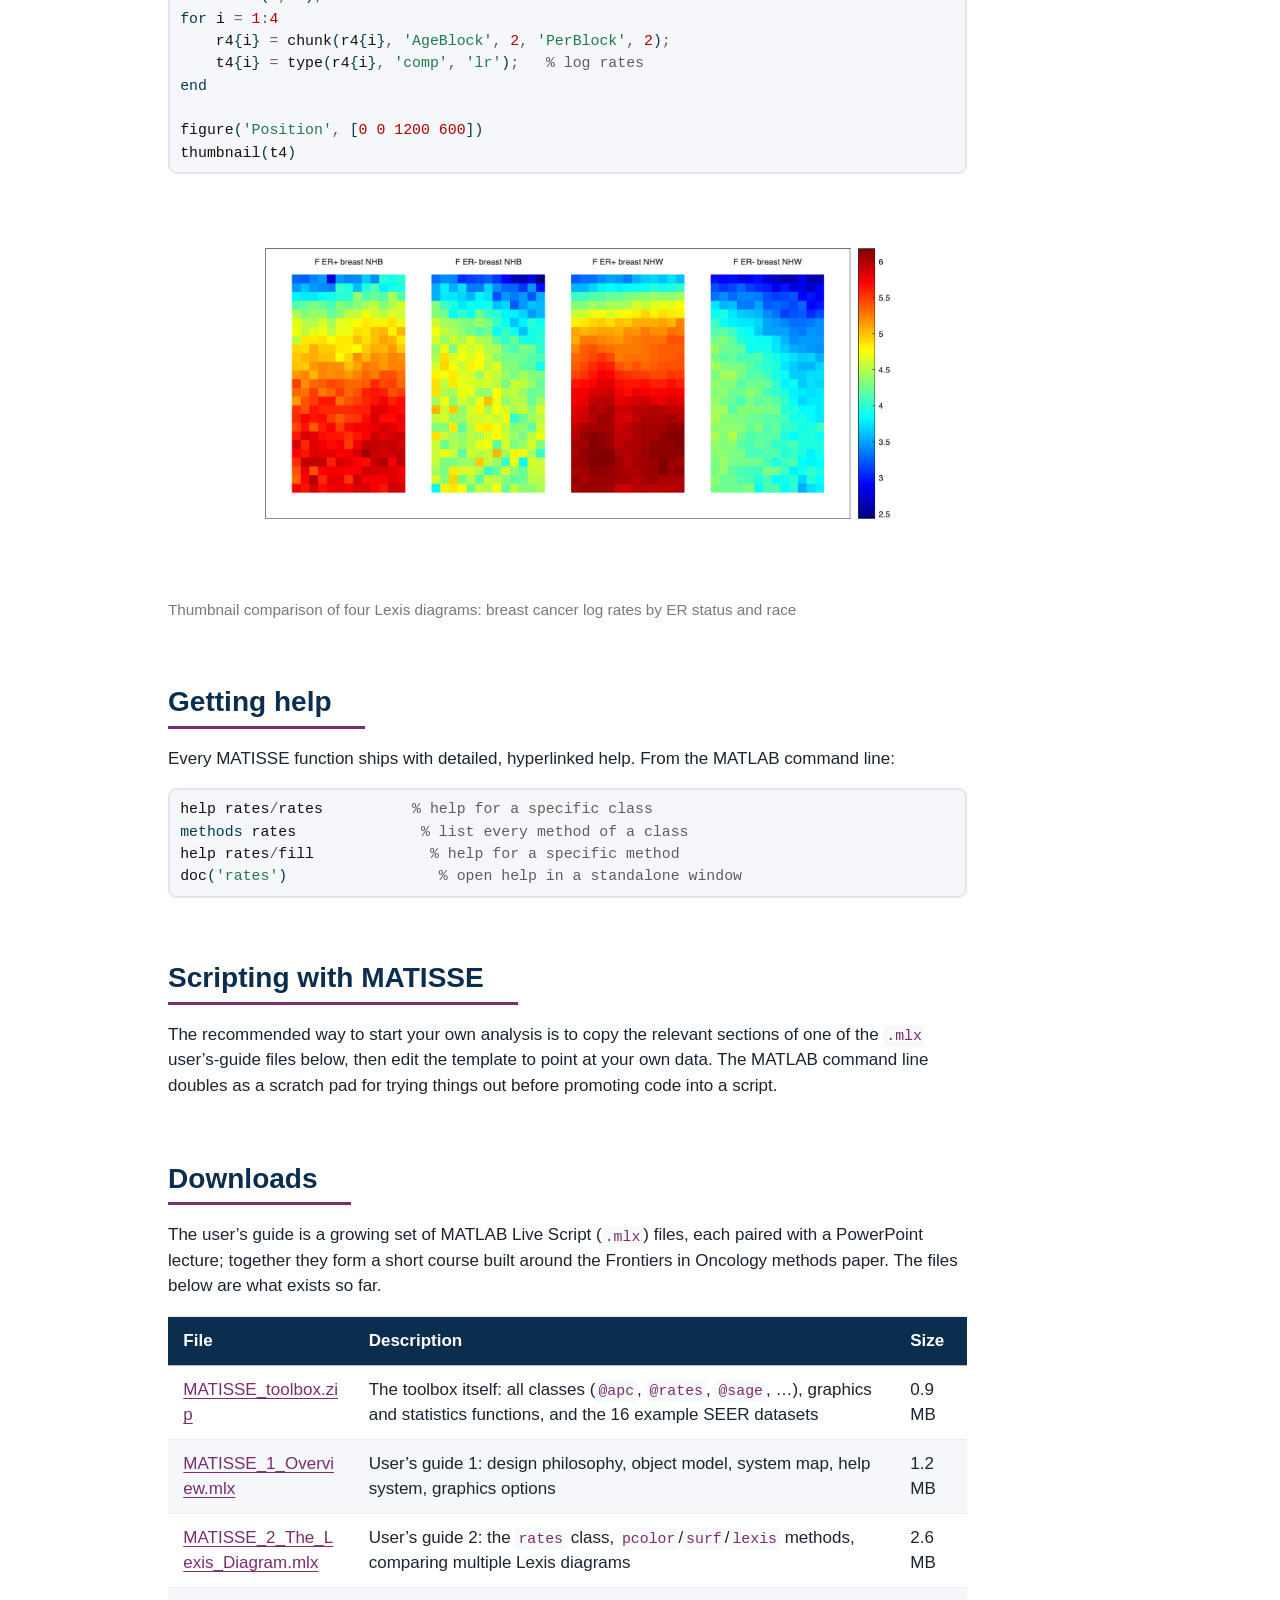
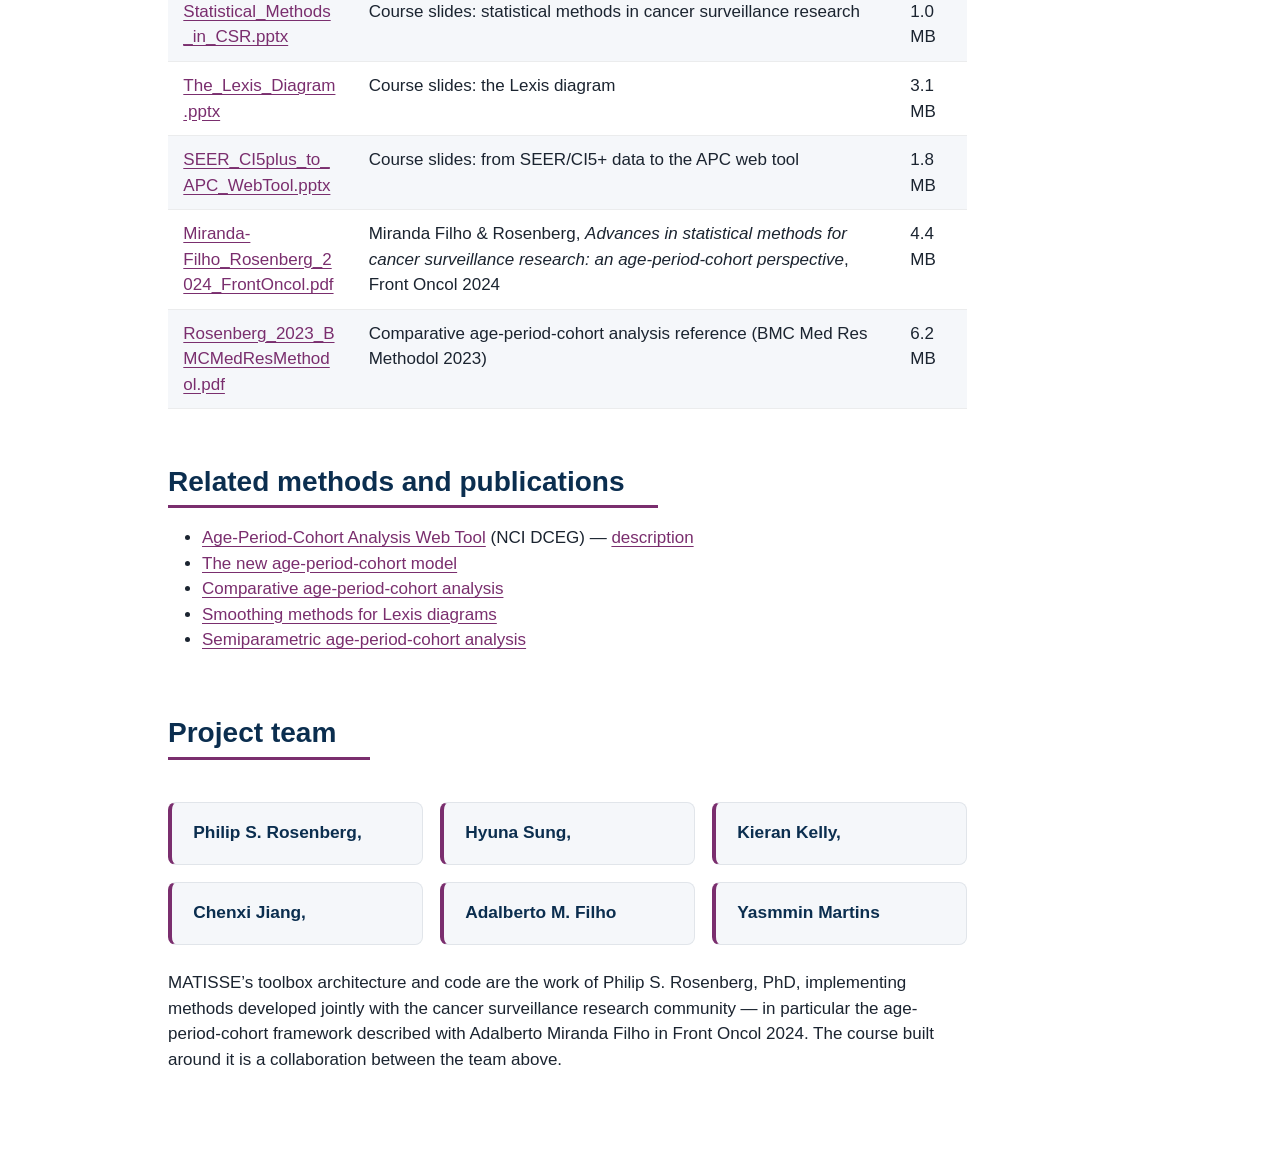
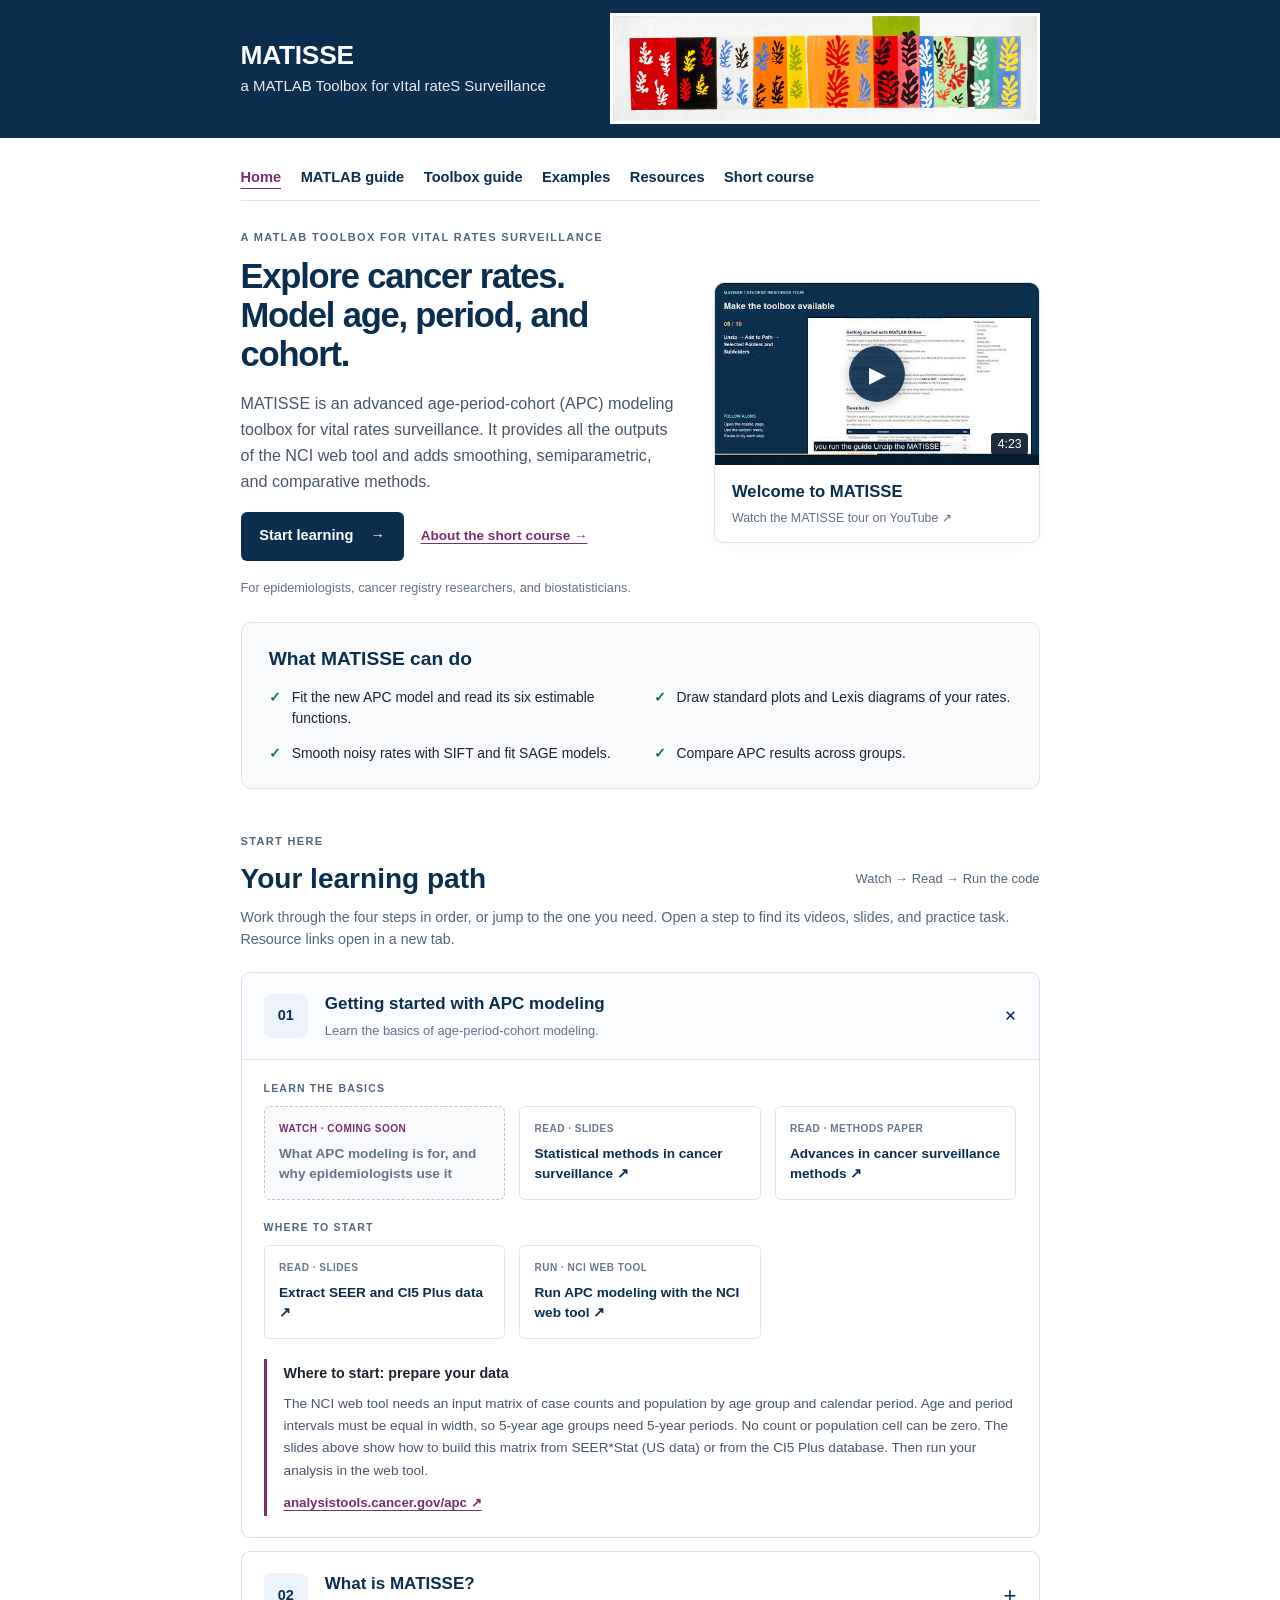
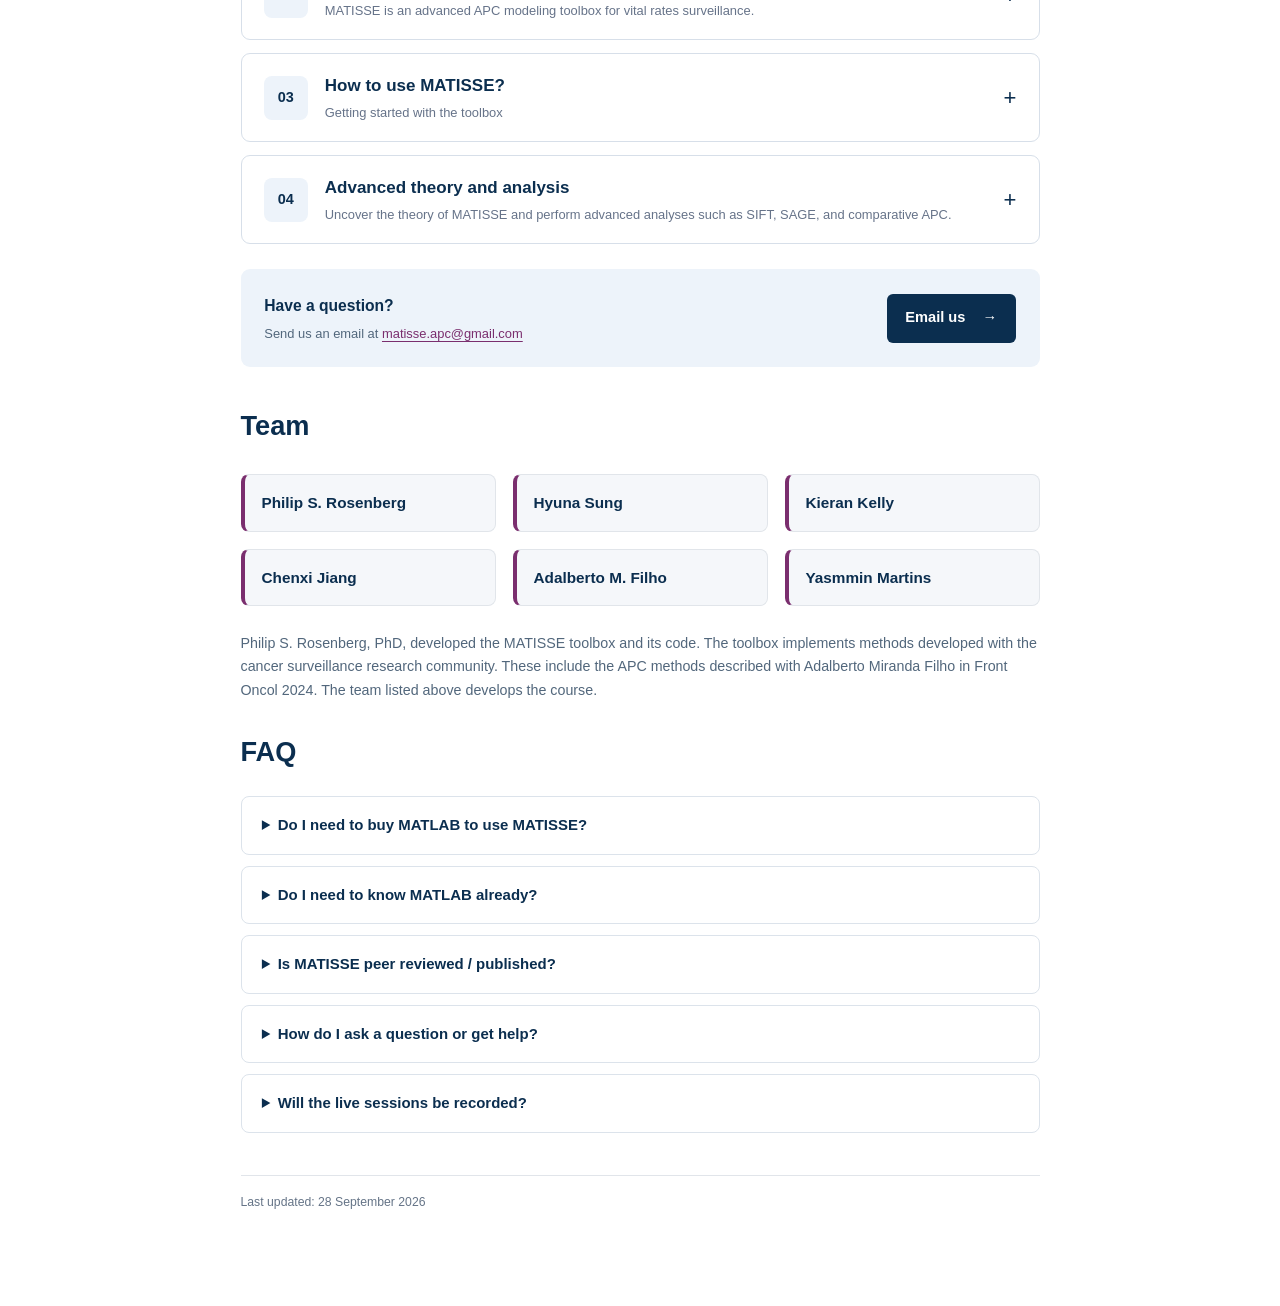
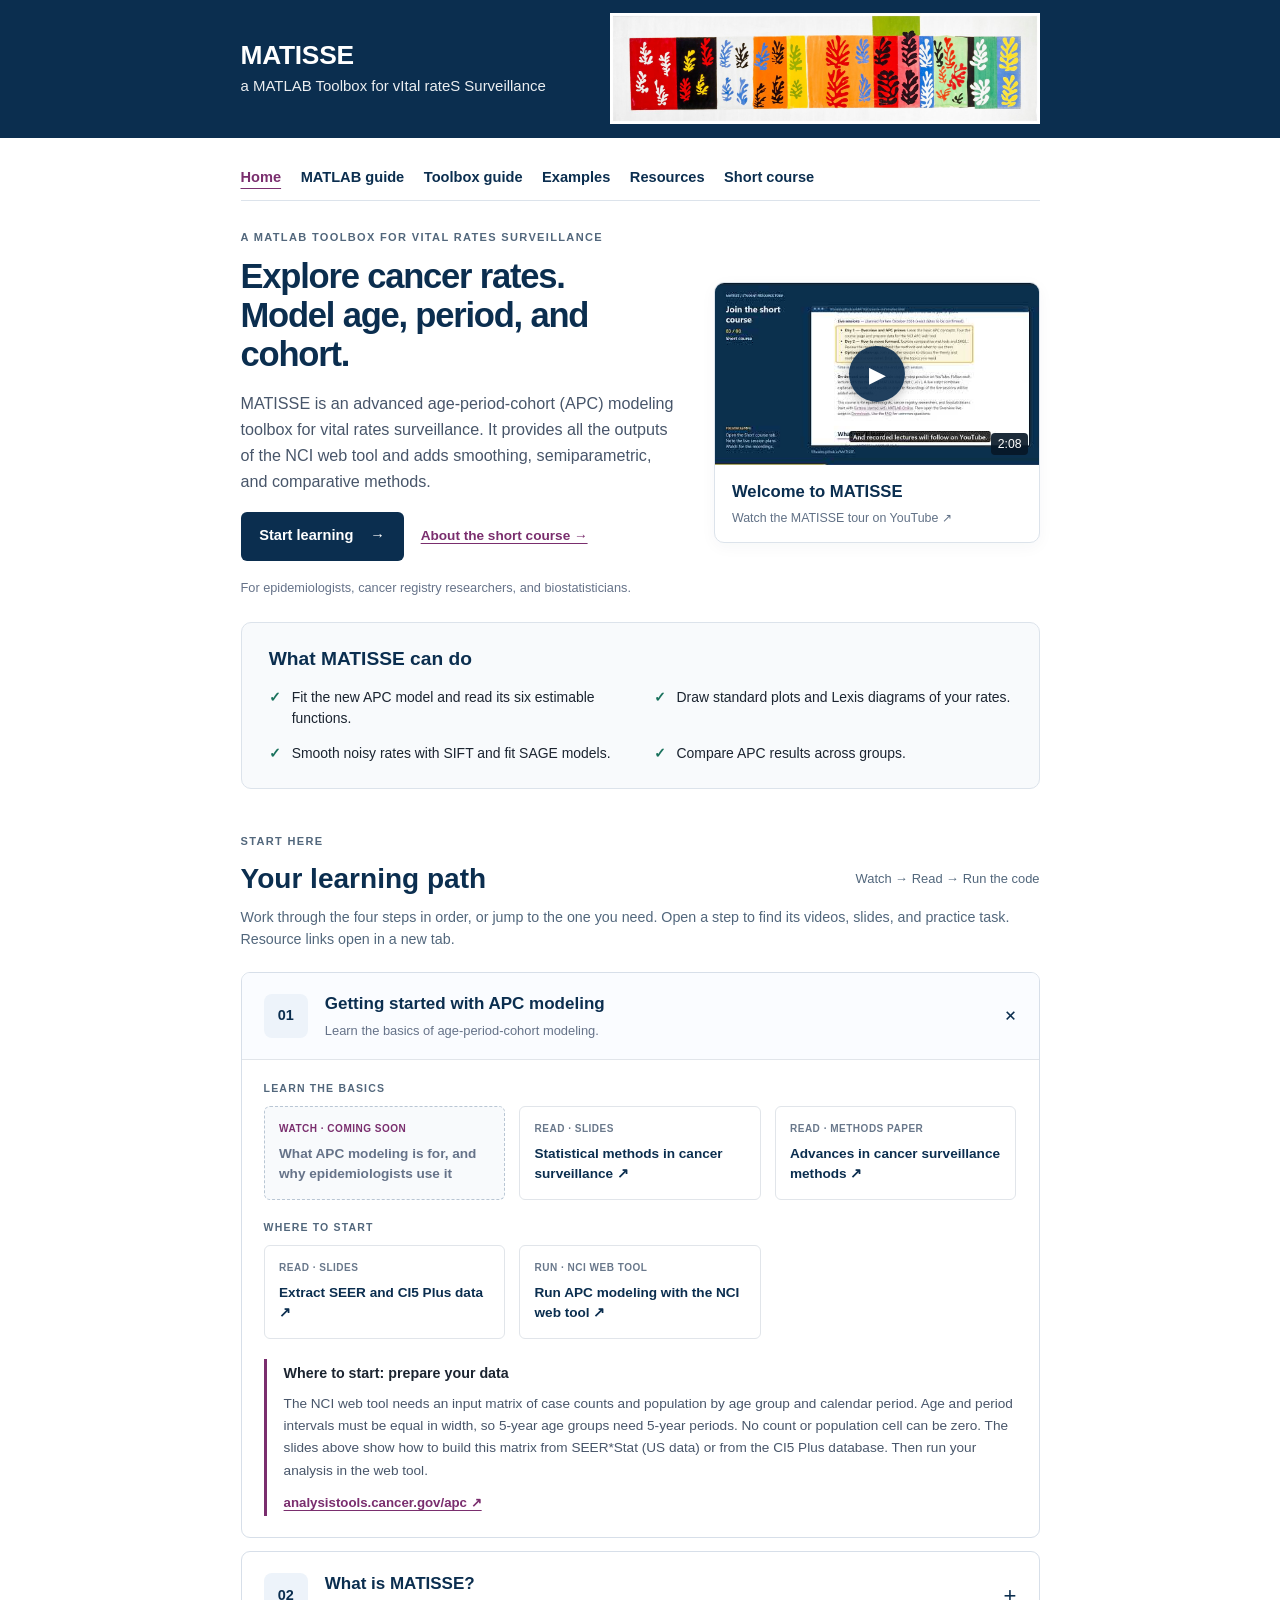
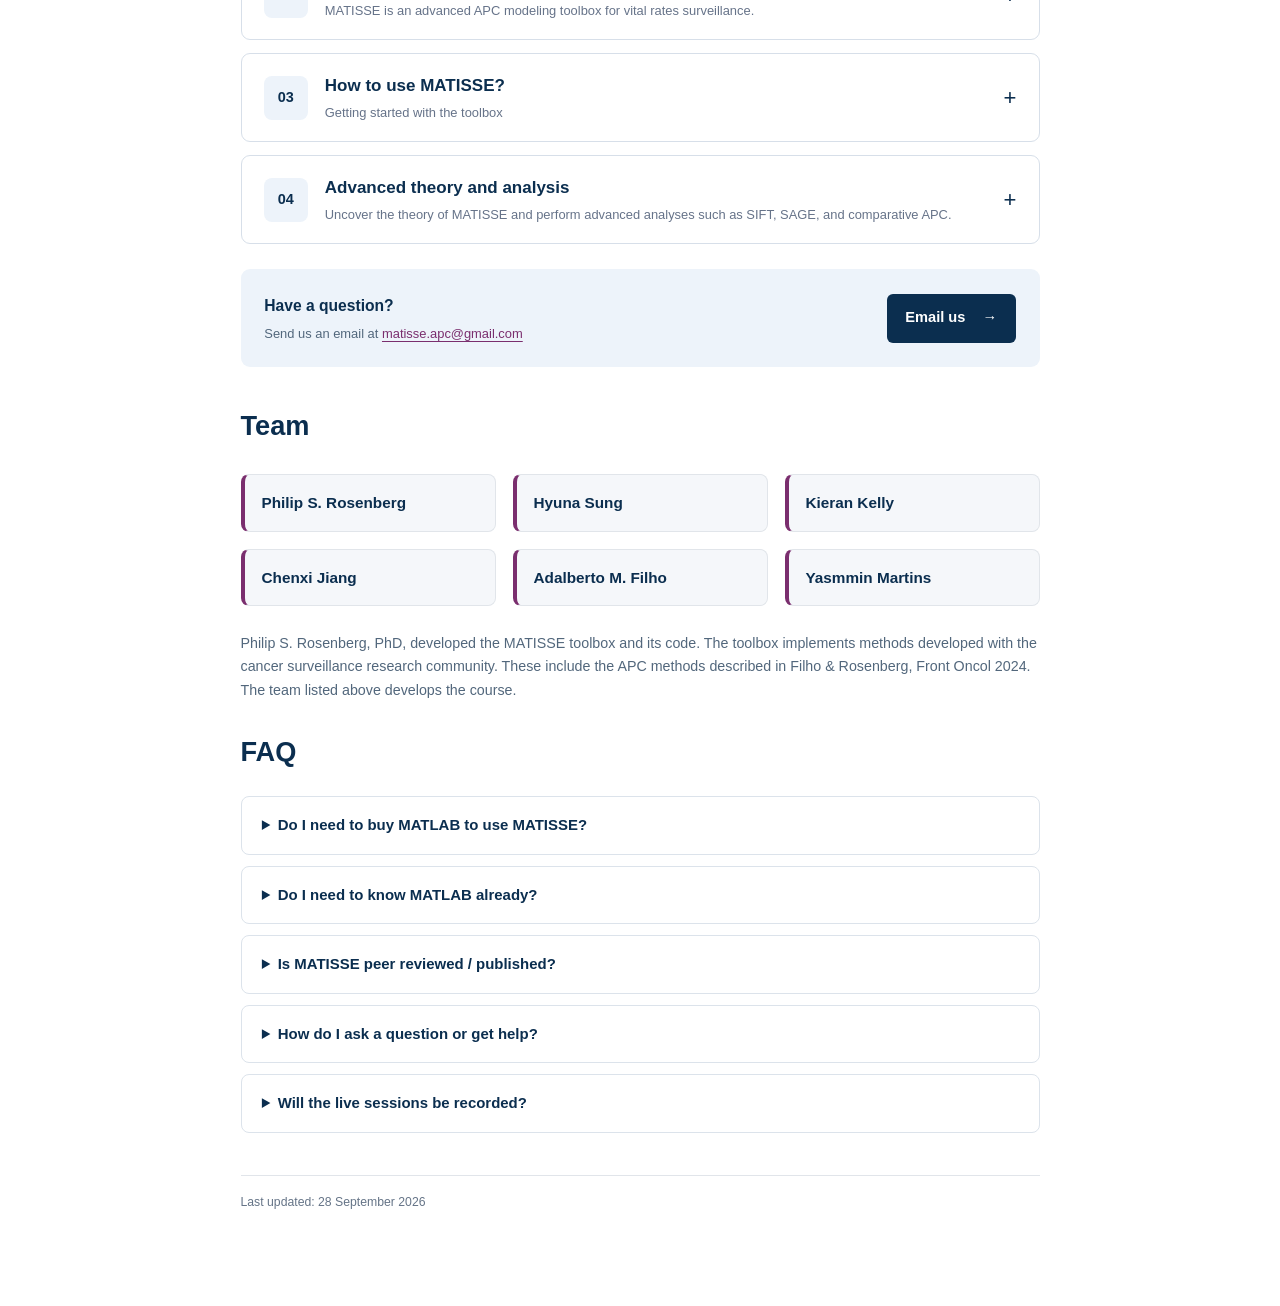
